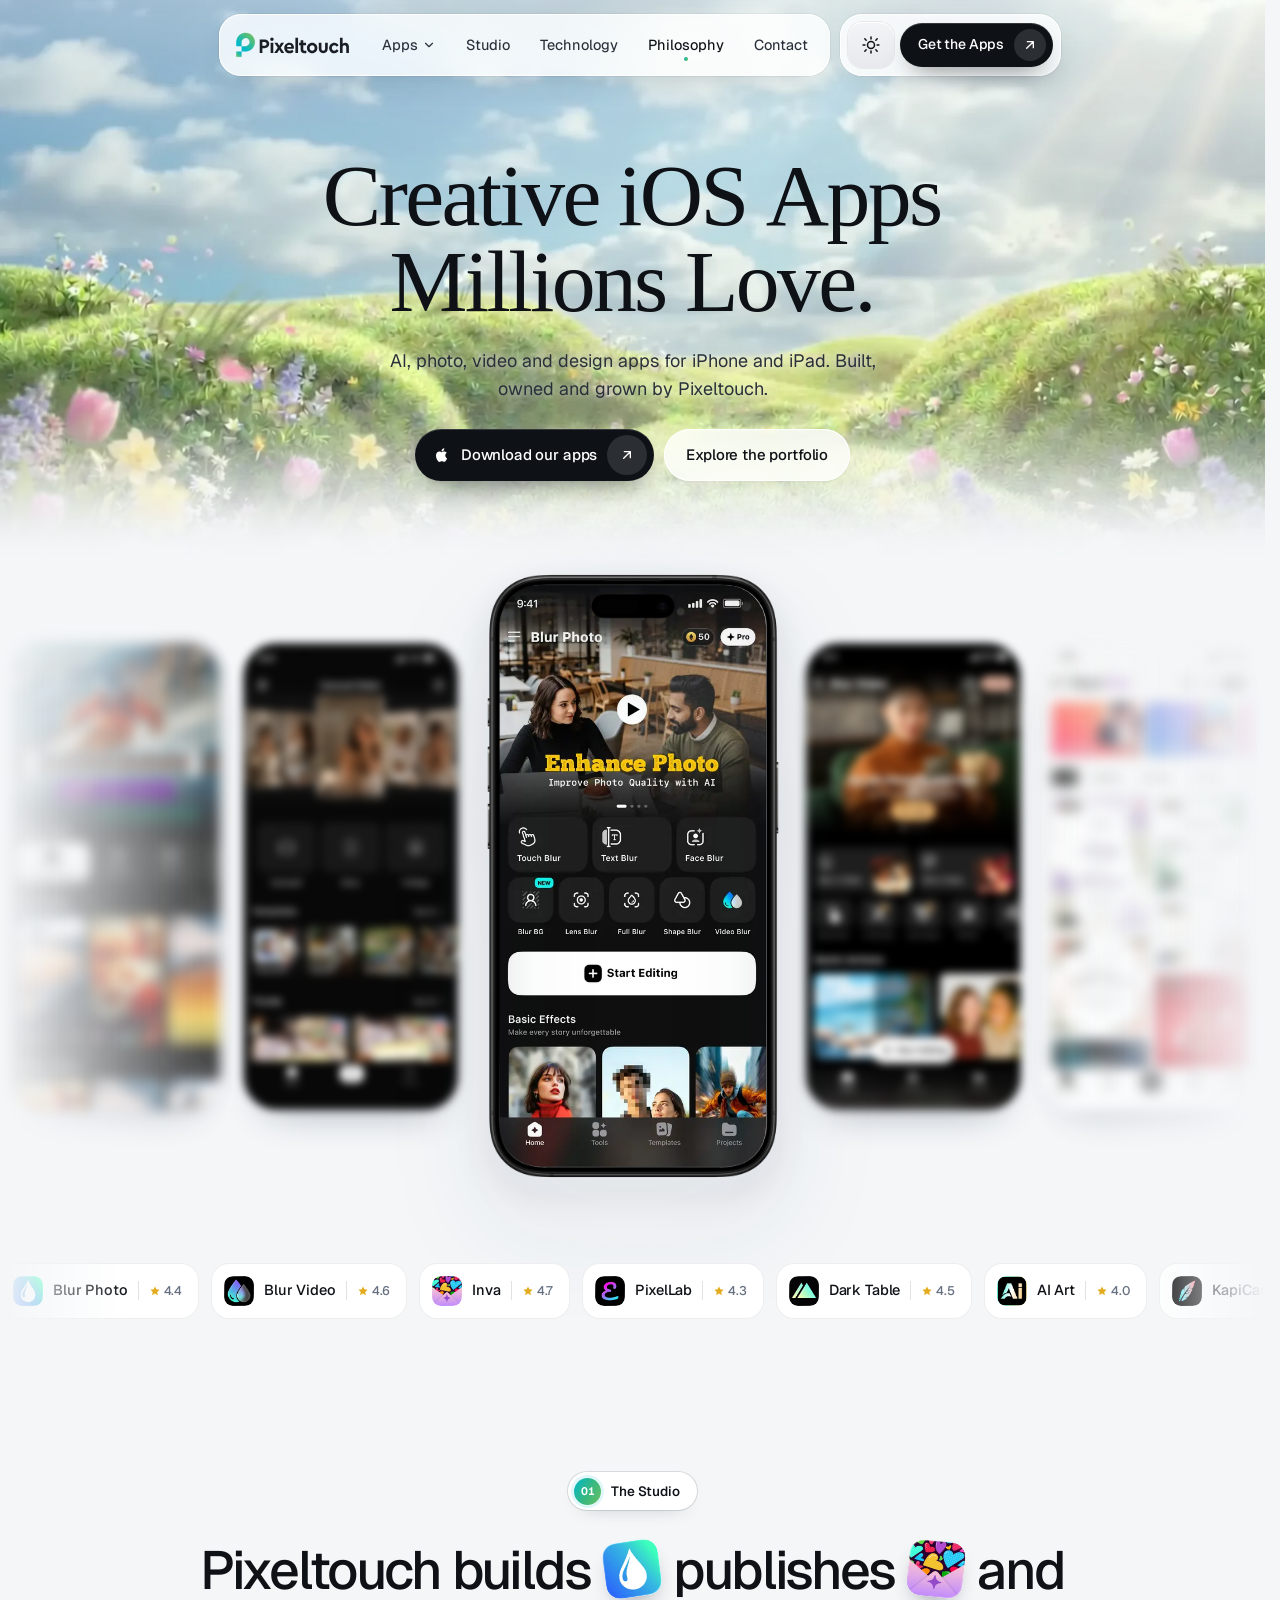
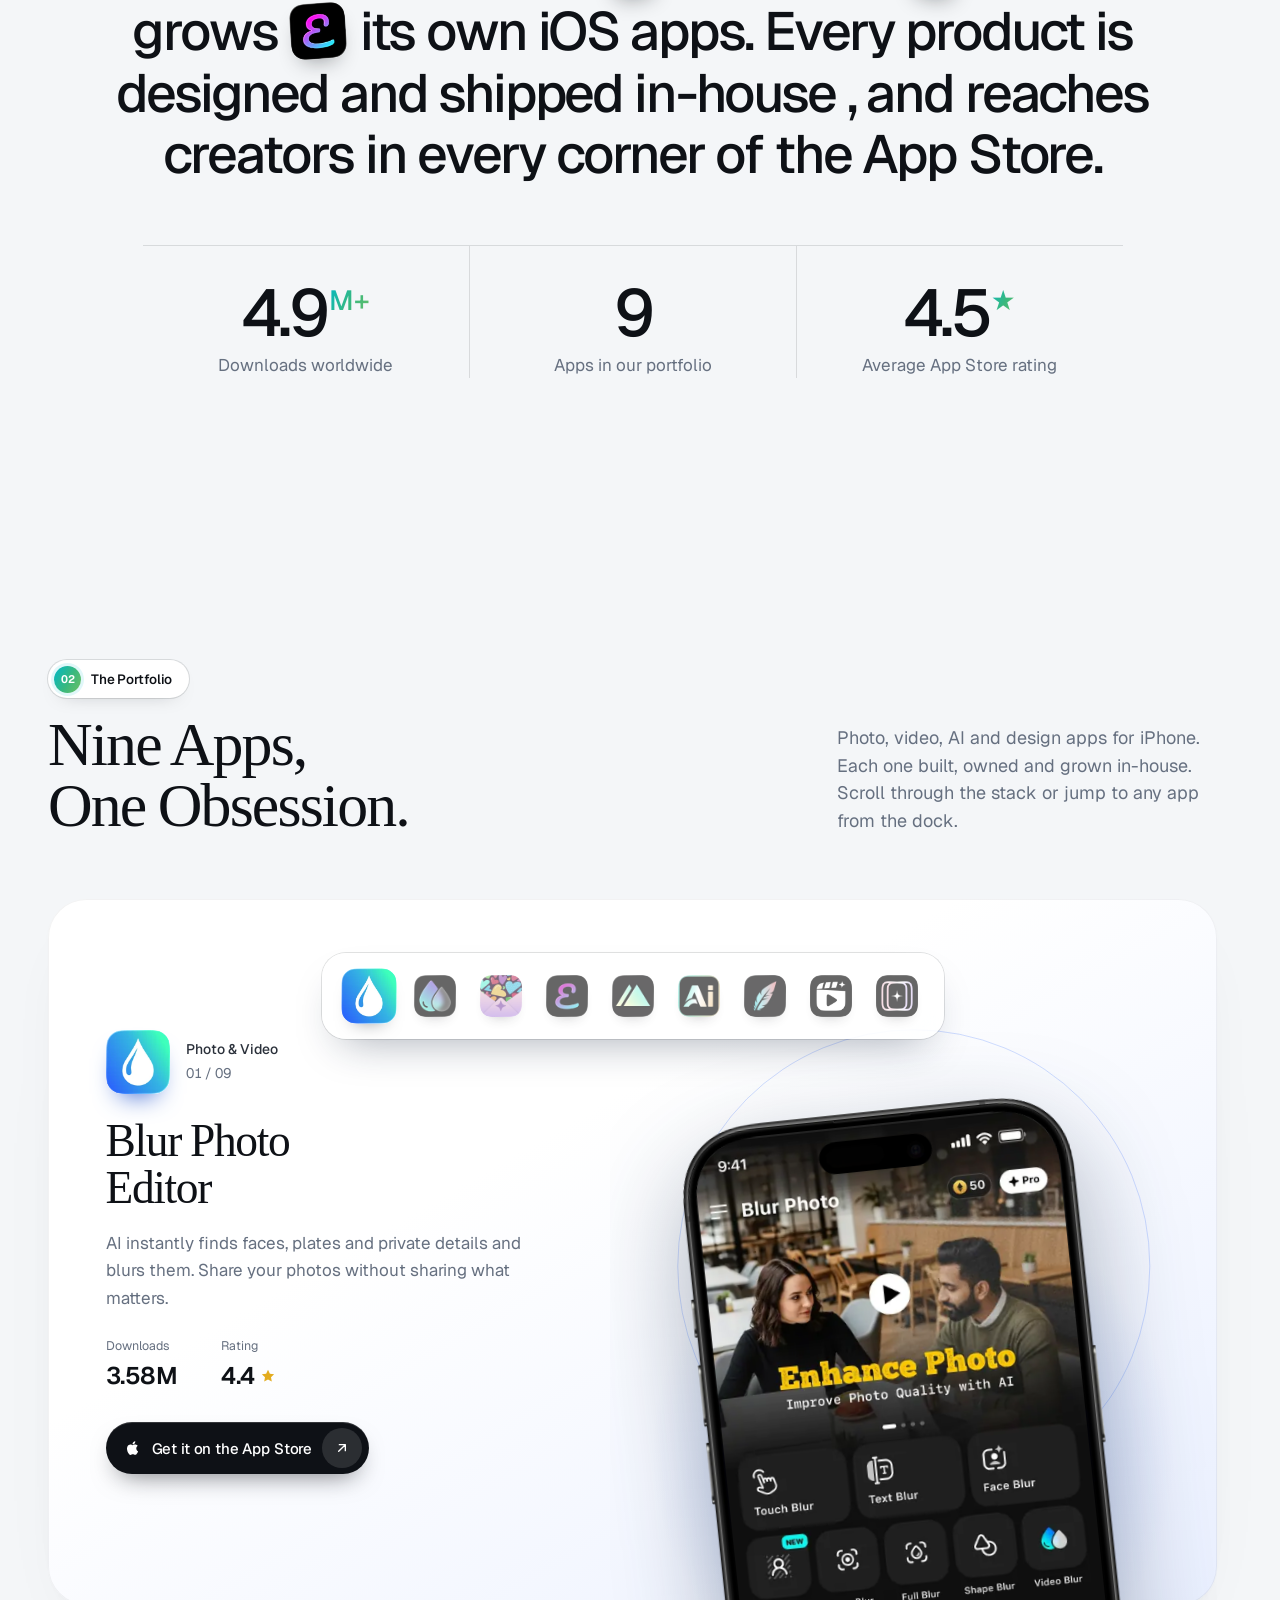
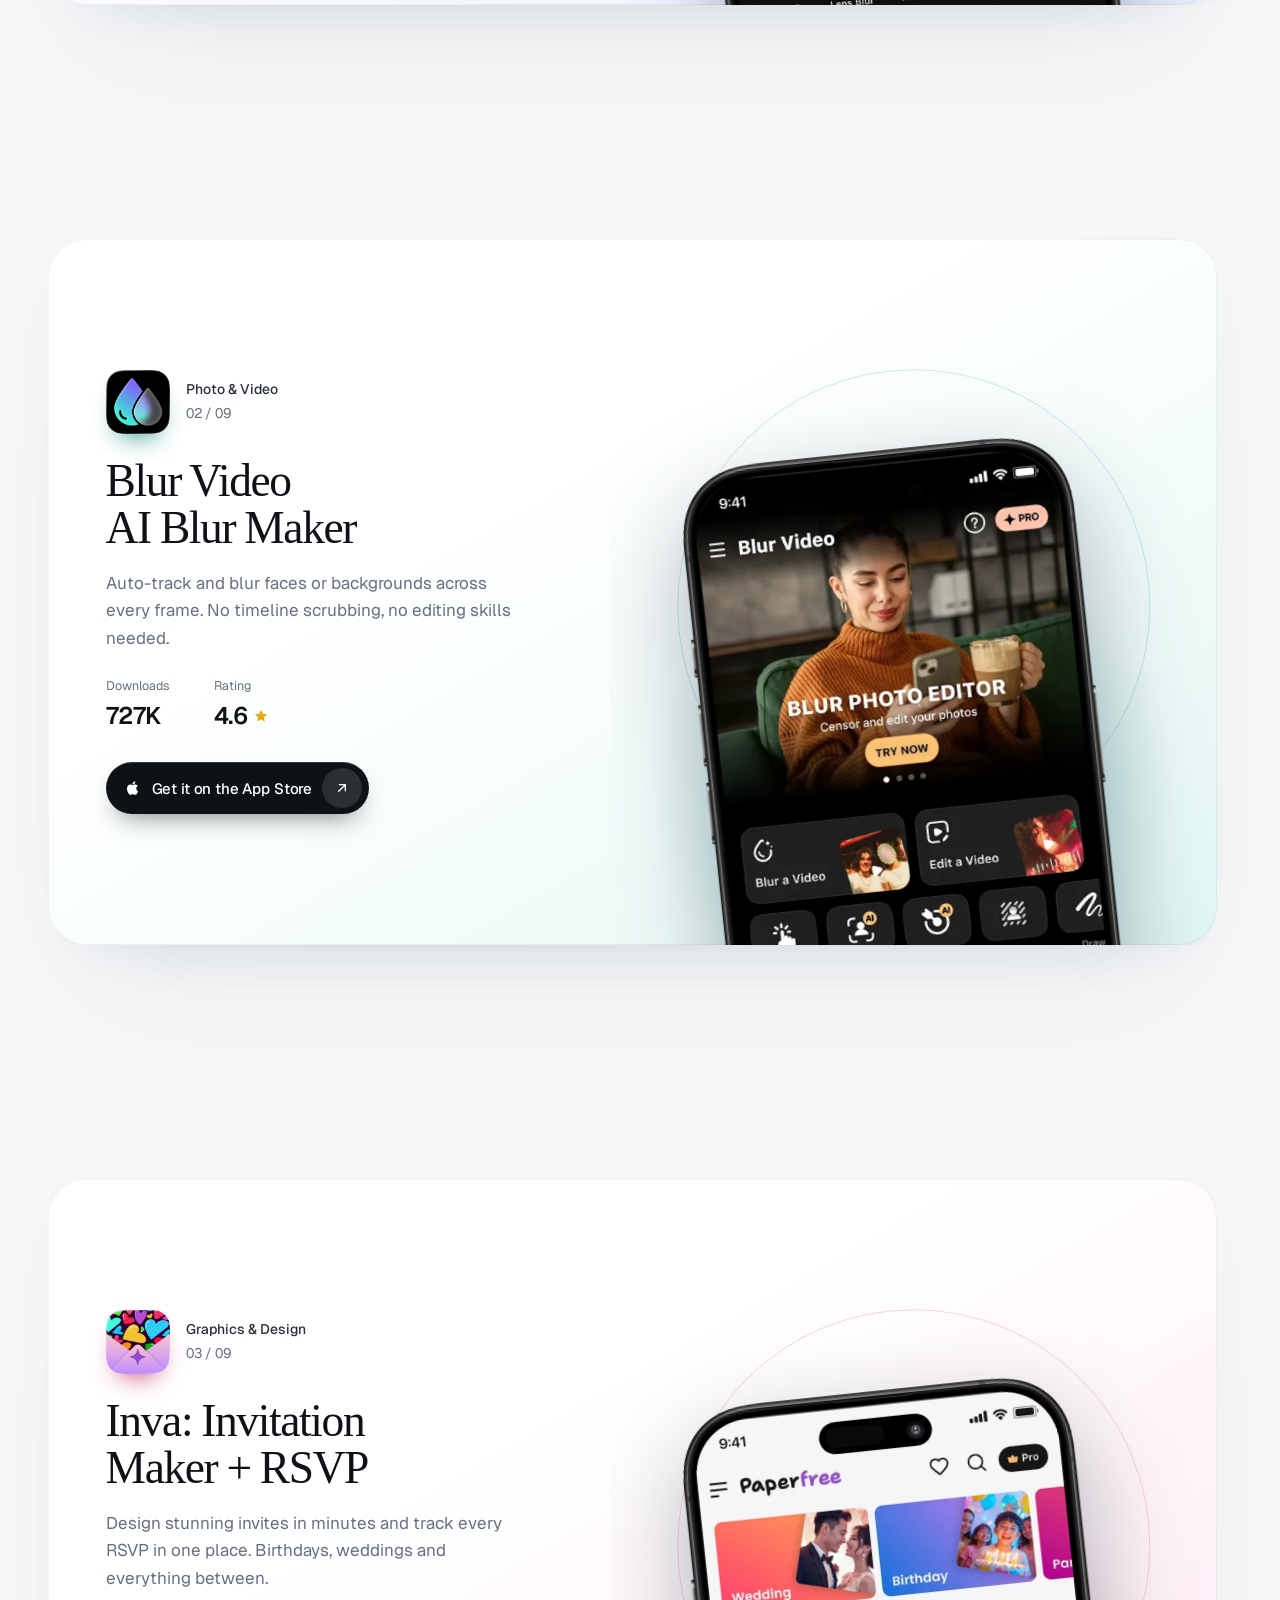
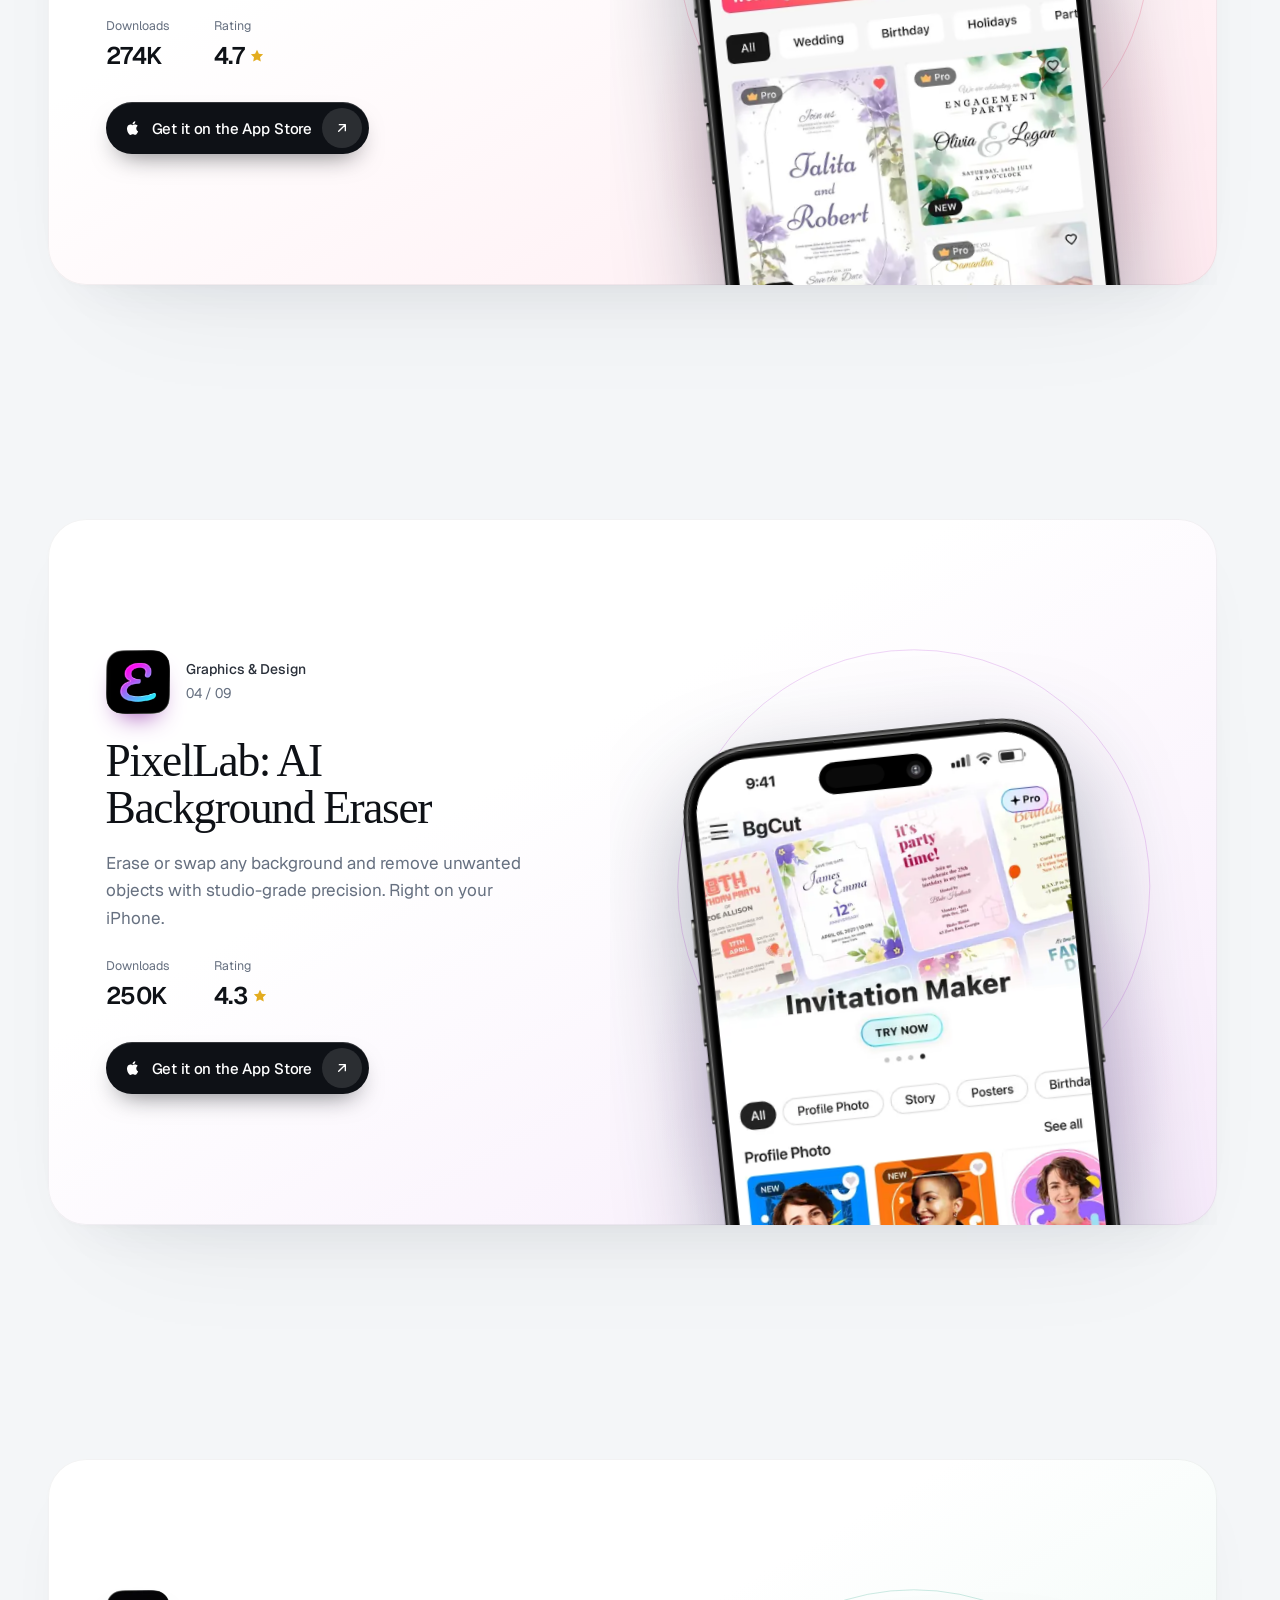
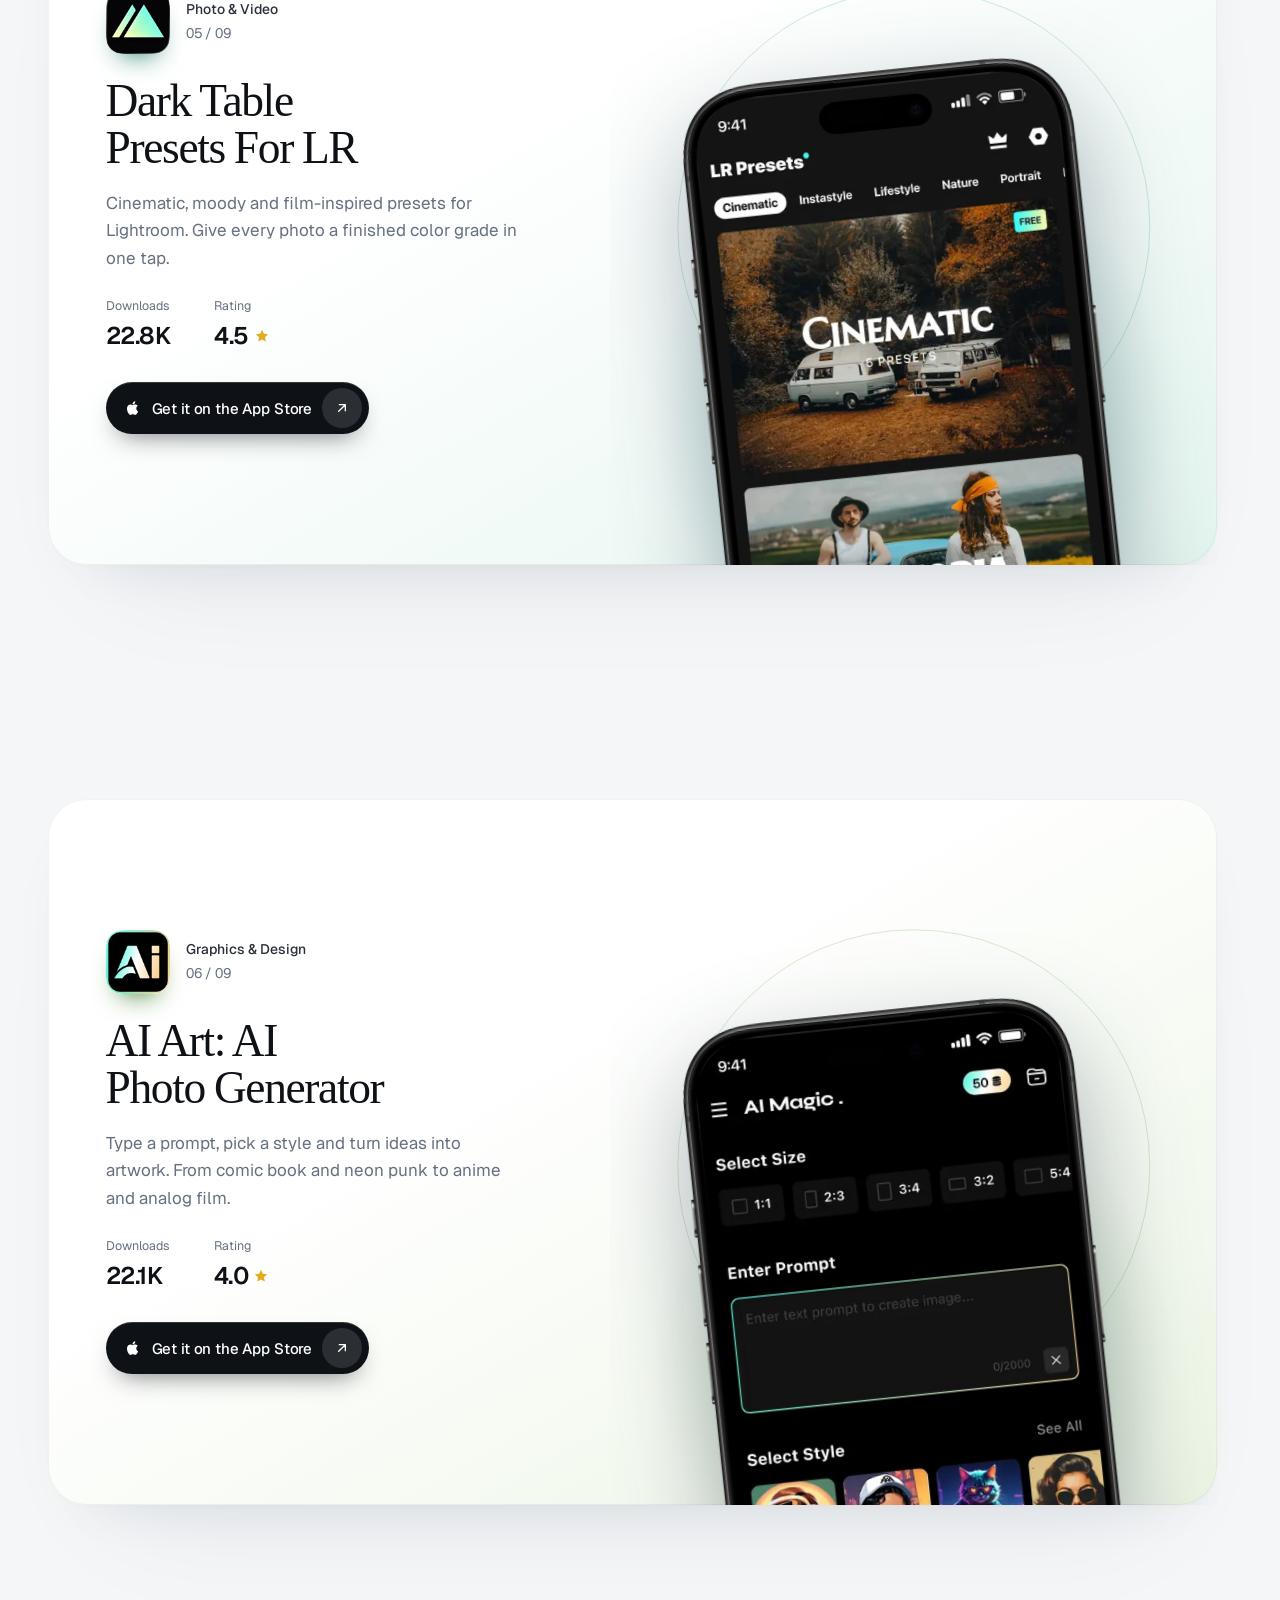
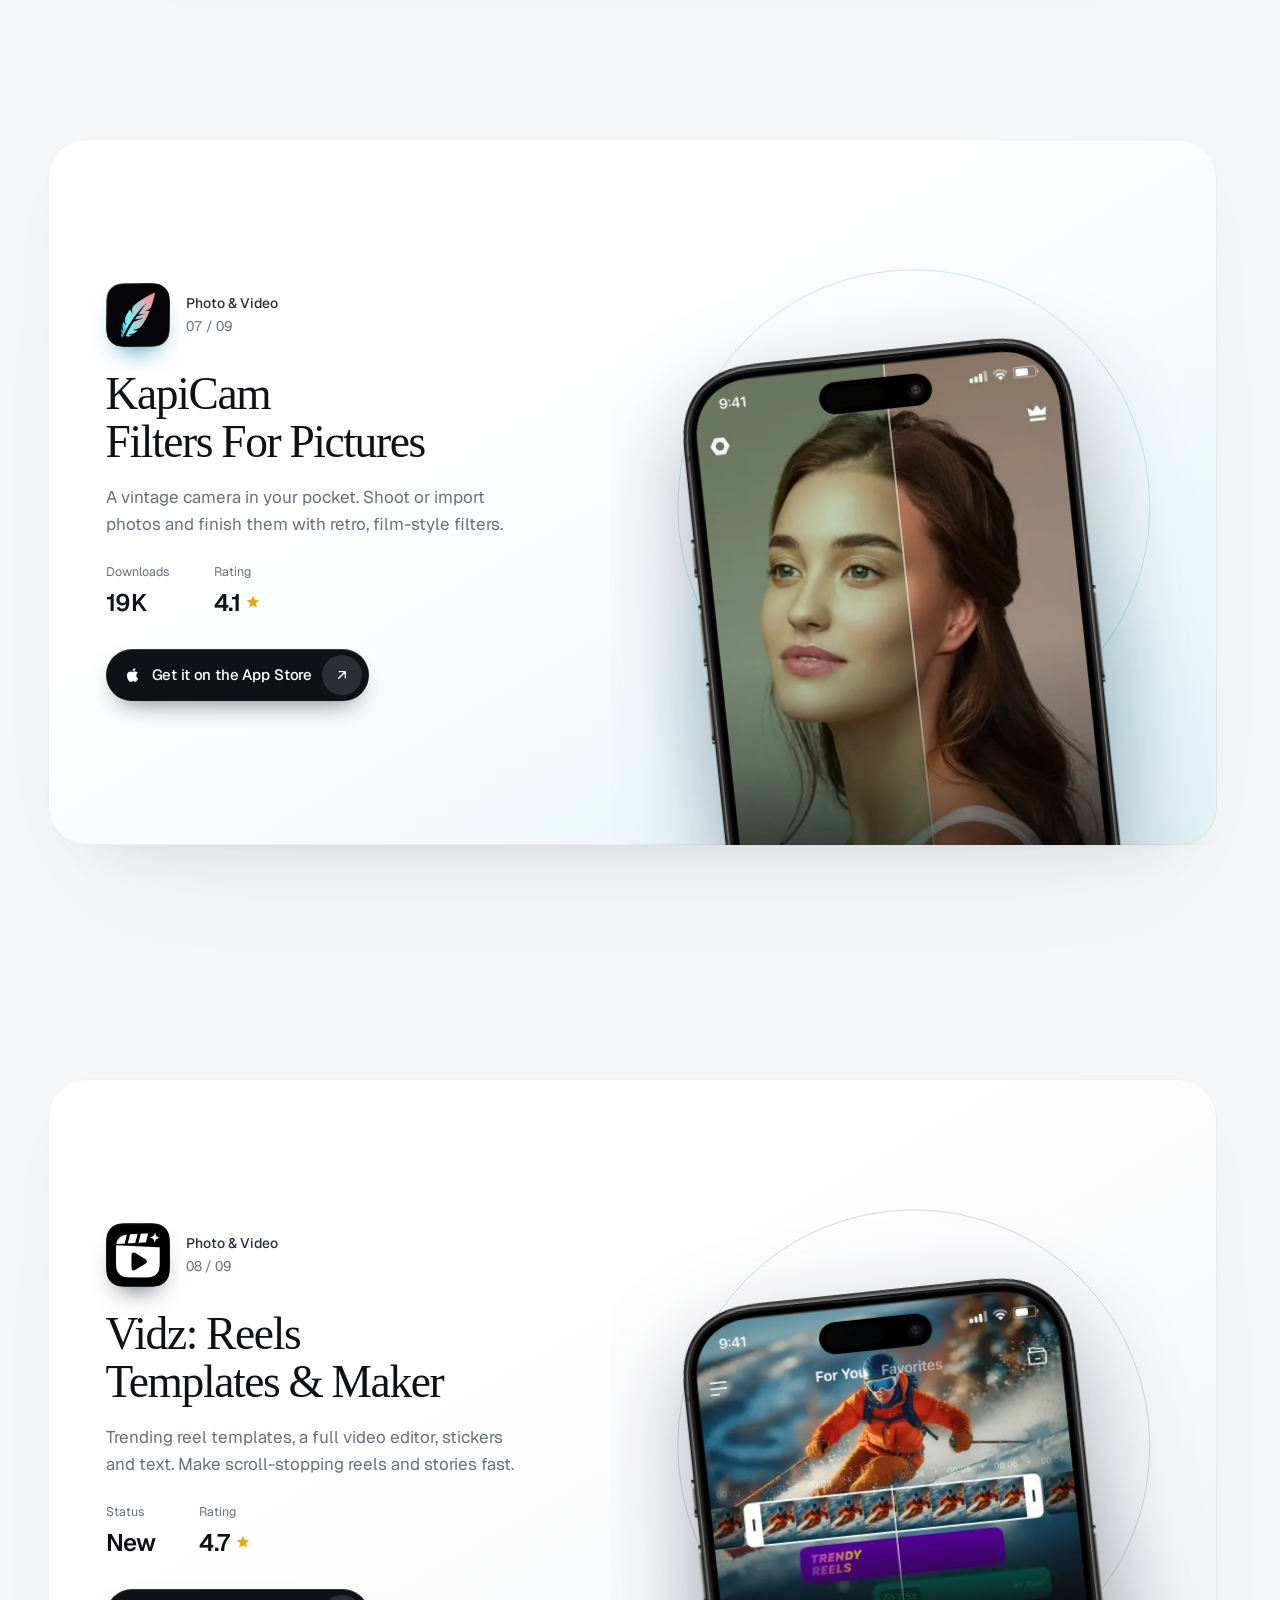
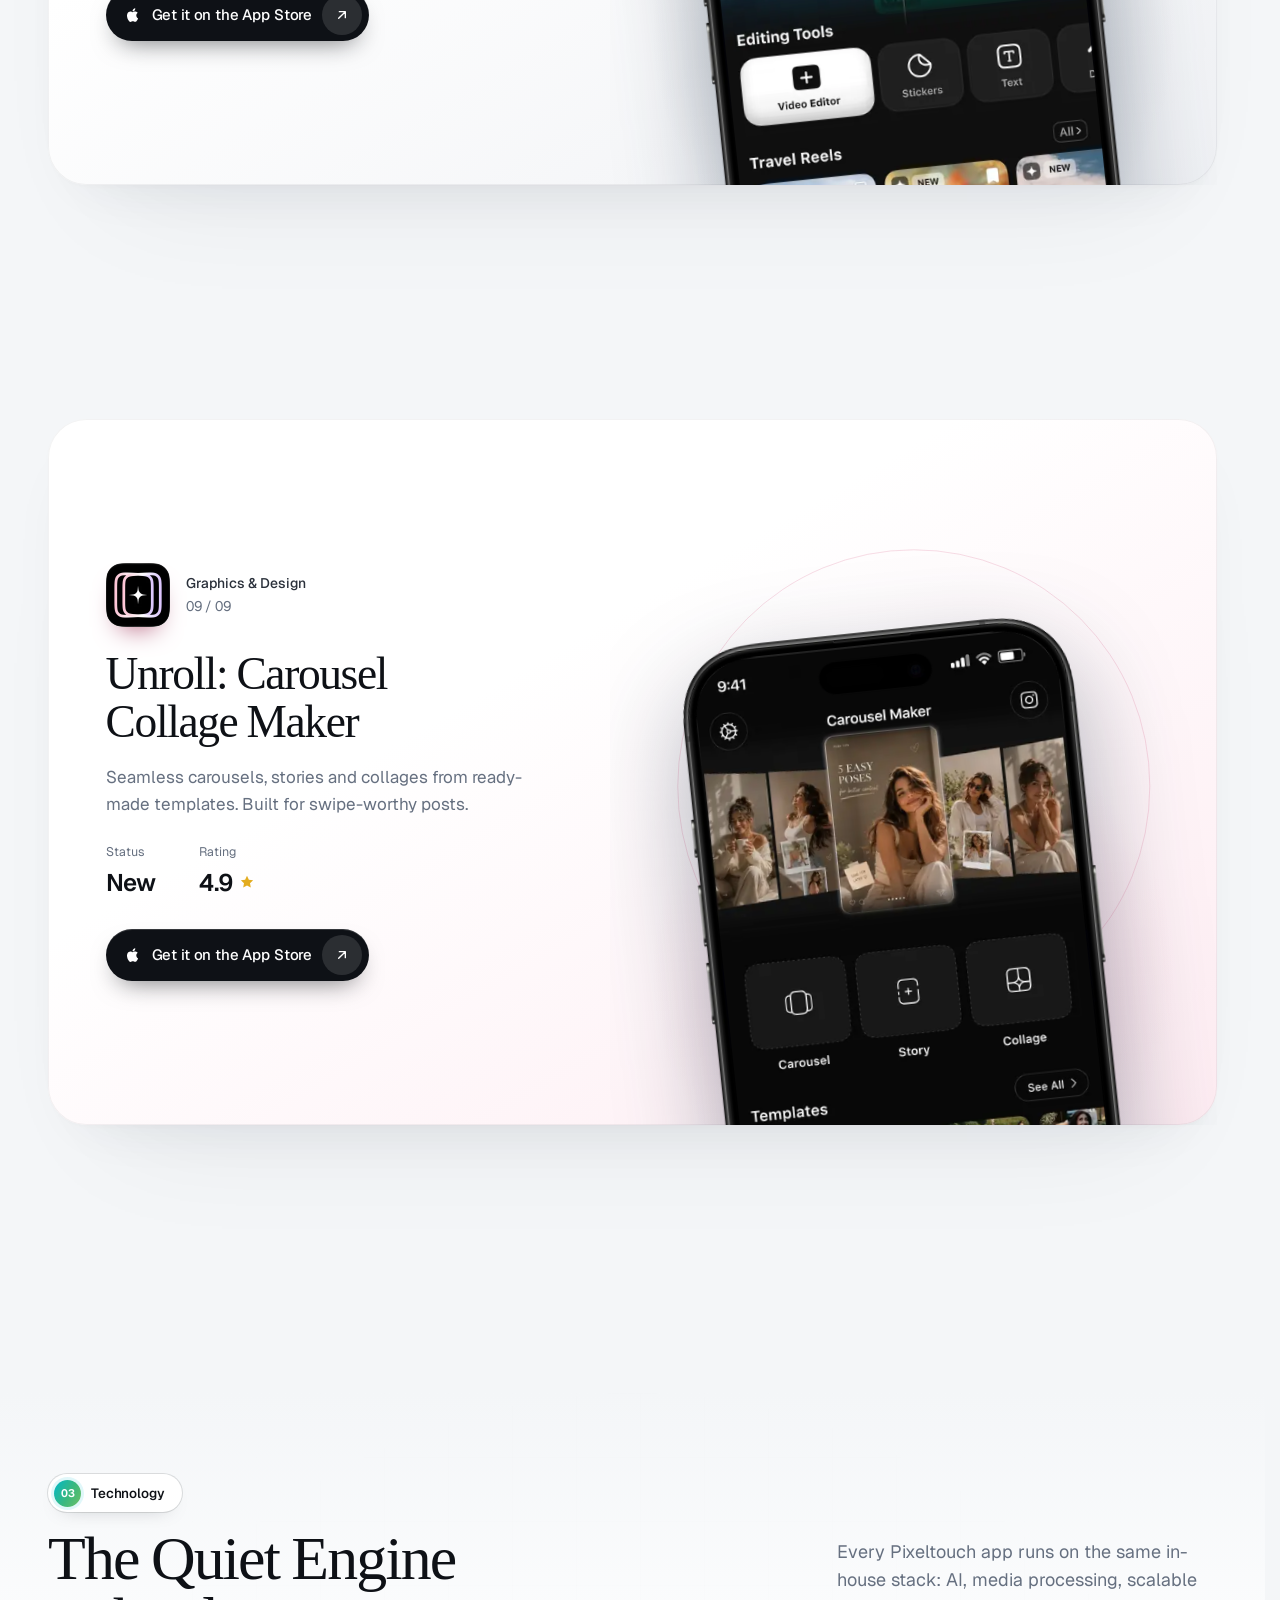
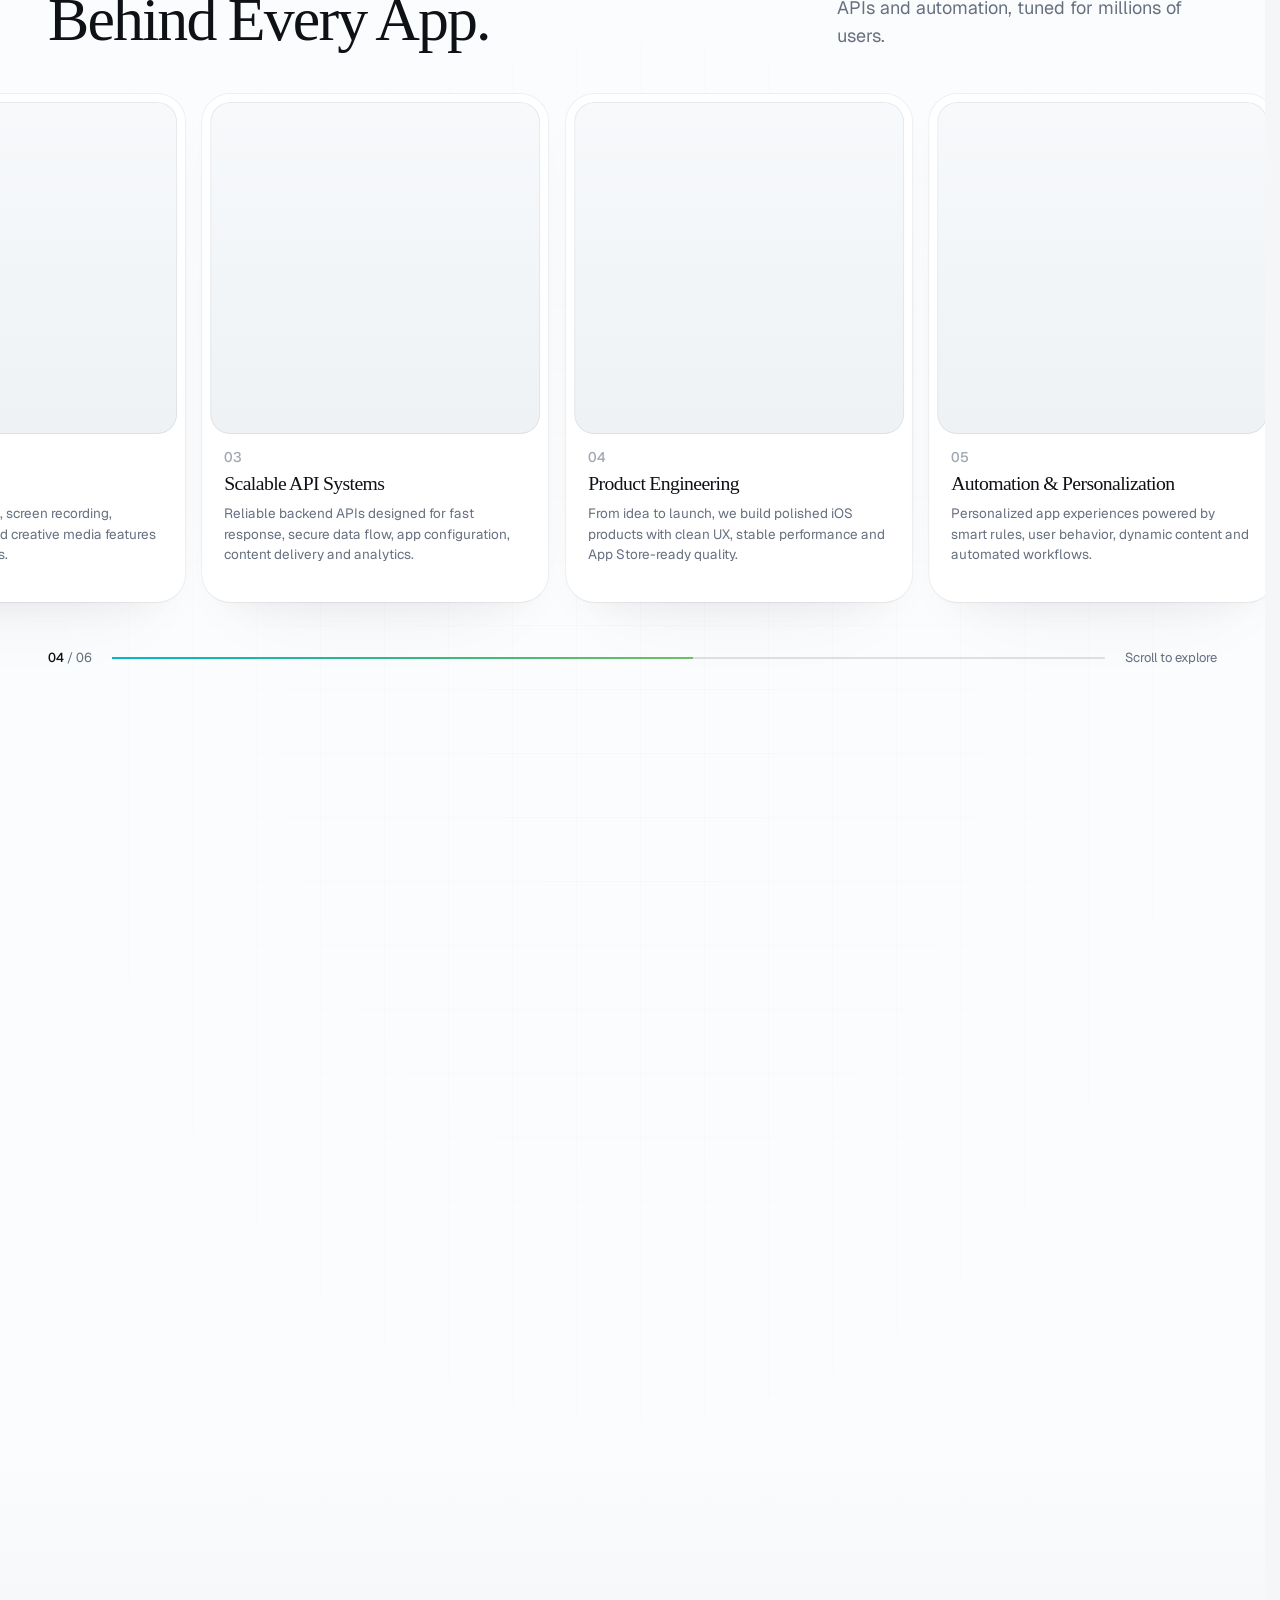
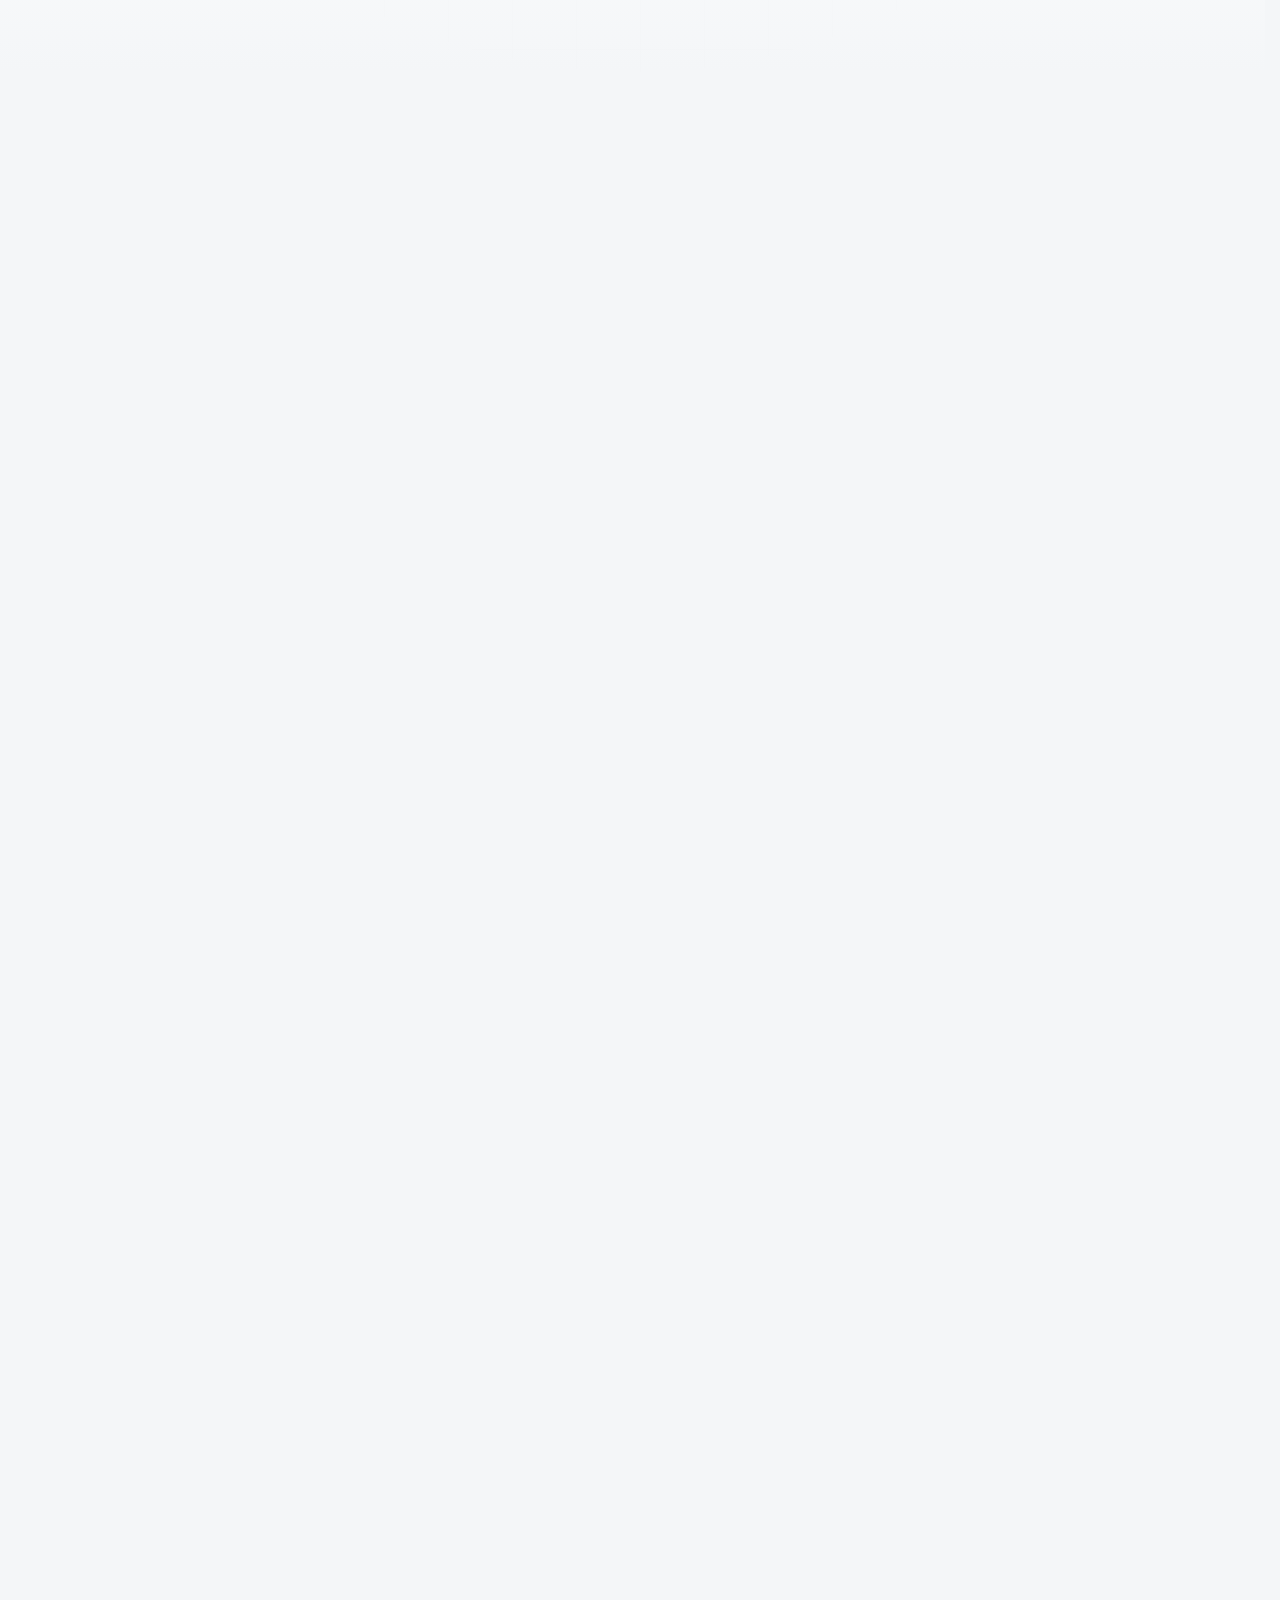
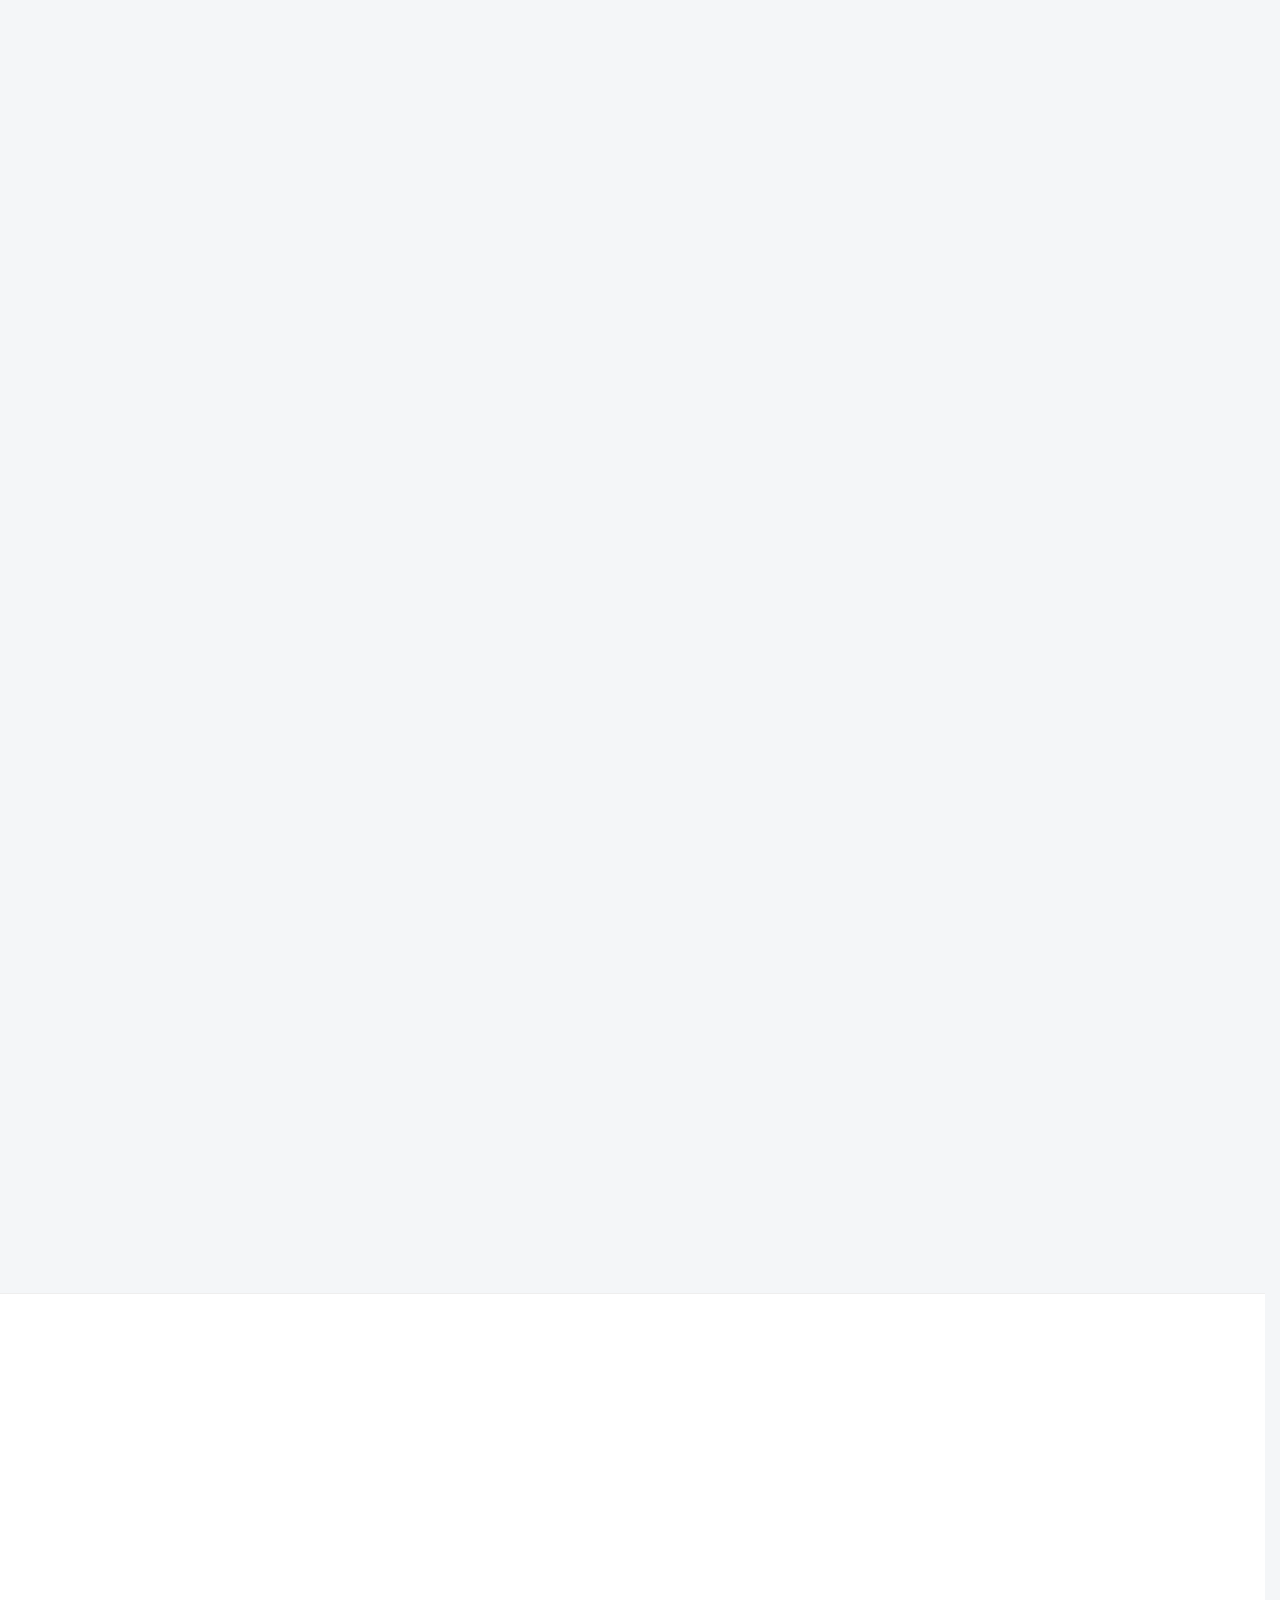
==== index.html @ 11ff120f "Hero top white wash; tech figures true-centred, equal size, larger at 1920+, no hover zoom; roomier " ====
<!doctype html>
<html lang="en">
<head>
<meta charset="utf-8">
<meta name="viewport" content="width=device-width, initial-scale=1, viewport-fit=cover">
<title>Pixeltouch | Creative iOS Apps for AI, Photo &amp; Video</title>
<meta name="description" content="Pixeltouch is an independent iOS app studio. We build, own and grow AI, photo, video and design apps loved by 4.9M+ people on the App Store.">
<meta name="theme-color" content="#f4f6f8">
<link rel="canonical" href="https://pixeltouch-redesign.vercel.app/">
<meta name="robots" content="index,follow,max-image-preview:large">
<meta name="author" content="Pixeltouch">
<meta name="keywords" content="Pixeltouch, iOS apps, iPhone apps, AI photo editor, blur photo, blur video, invitation maker, background eraser, Lightroom presets, AI art generator">
<meta property="og:type" content="website">
<meta property="og:site_name" content="Pixeltouch">
<meta property="og:title" content="Pixeltouch | Creative iOS Apps for AI, Photo &amp; Video">
<meta property="og:description" content="An independent iOS app studio. Nine AI, photo, video and design apps loved by 4.9M+ people on the App Store.">
<meta property="og:url" content="https://pixeltouch-redesign.vercel.app/">
<meta property="og:image" content="https://pixeltouch-redesign.vercel.app/assets/og.jpg">
<meta property="og:image:width" content="1200"><meta property="og:image:height" content="630">
<meta property="og:image:alt" content="Pixeltouch creative iOS apps">
<meta name="twitter:card" content="summary_large_image">
<meta name="twitter:title" content="Pixeltouch | Creative iOS Apps for AI, Photo &amp; Video">
<meta name="twitter:description" content="Nine AI, photo, video and design apps for iPhone, loved by 4.9M+ people.">
<meta name="twitter:image" content="https://pixeltouch-redesign.vercel.app/assets/og.jpg">
<link rel="icon" href="/favicon.ico" sizes="48x48">
<link rel="icon" type="image/svg+xml" href="assets/brand/favicon.svg?v=2">
<link rel="icon" type="image/png" sizes="32x32" href="assets/brand/favicon-32.png?v=2">
<link rel="manifest" href="/site.webmanifest">
<link rel="apple-touch-icon" href="assets/brand/apple-touch-icon.png?v=2">
<link rel="preconnect" href="https://fonts.googleapis.com">
<link rel="preconnect" href="https://fonts.gstatic.com" crossorigin>
<link rel="preload" as="style" href="https://fonts.googleapis.com/css2?family=Geist:wght@300..700&display=swap">
<link href="https://fonts.googleapis.com/css2?family=Geist:wght@300..700&display=swap" rel="stylesheet" media="print" onload="this.media='all'">
<noscript><link href="https://fonts.googleapis.com/css2?family=Geist:wght@300..700&display=swap" rel="stylesheet"></noscript>
<link rel="preload" as="image" href="assets/hero-poster.webp?v=5" imagesrcset="assets/hero-poster-sm.webp?v=5 960w, assets/hero-poster.webp?v=5 1920w" imagesizes="100vw" fetchpriority="high">
<link rel="preload" as="script" href="assets/vendor/lenis.min.js">
<link rel="stylesheet" href="styles.min.css?v=6aa2c836">
<script type="application/ld+json">{"@context":"https://schema.org","@graph":[{"@type":"Organization","@id":"https://pixeltouch-redesign.vercel.app/#org","name":"Pixeltouch","url":"https://pixeltouch-redesign.vercel.app/","logo":"https://pixeltouch-redesign.vercel.app/assets/brand/apple-touch-icon.png","sameAs":["https://apps.apple.com/us/developer/sohel-ibna-saad/id1374788998"]},{"@type":"WebSite","@id":"https://pixeltouch-redesign.vercel.app/#site","url":"https://pixeltouch-redesign.vercel.app/","name":"Pixeltouch","publisher":{"@id":"https://pixeltouch-redesign.vercel.app/#org"}},{"@type":"ItemList","name":"Pixeltouch iOS apps","itemListElement":[{"@type":"ListItem","position":1,"item":{"@type":"MobileApplication","name":"Blur Photo Editor","operatingSystem":"iOS","applicationCategory":"PhotographyApplication","url":"https://apps.apple.com/us/app/blur-photo-editor/id1048928936","description":"AI instantly finds faces, plates and private details and blurs them. Share your photos without sharing what matters.","image":"https://pixeltouch-redesign.vercel.app/assets/icons/blur-photo.webp","offers":{"@type":"Offer","price":"0","priceCurrency":"USD"},"author":{"@id":"https://pixeltouch-redesign.vercel.app/#org"}}},{"@type":"ListItem","position":2,"item":{"@type":"MobileApplication","name":"Blur Video - AI Blur Maker","operatingSystem":"iOS","applicationCategory":"PhotographyApplication","url":"https://apps.apple.com/us/app/blur-video-ai-blur-maker/id1584936889","description":"Auto-track and blur faces or backgrounds across every frame. No timeline scrubbing, no editing skills needed.","image":"https://pixeltouch-redesign.vercel.app/assets/icons/blur-video.webp","offers":{"@type":"Offer","price":"0","priceCurrency":"USD"},"author":{"@id":"https://pixeltouch-redesign.vercel.app/#org"}}},{"@type":"ListItem","position":3,"item":{"@type":"MobileApplication","name":"Inva: Invitation Maker + RSVP","operatingSystem":"iOS","applicationCategory":"DesignApplication","url":"https://apps.apple.com/us/app/inva-invitation-maker-rsvp/id6480167793","description":"Design stunning invites in minutes and track every RSVP in one place. Birthdays, weddings and everything between.","image":"https://pixeltouch-redesign.vercel.app/assets/icons/inva.webp","offers":{"@type":"Offer","price":"0","priceCurrency":"USD"},"author":{"@id":"https://pixeltouch-redesign.vercel.app/#org"}}},{"@type":"ListItem","position":4,"item":{"@type":"MobileApplication","name":"PixelLab: AI Background Eraser","operatingSystem":"iOS","applicationCategory":"DesignApplication","url":"https://apps.apple.com/us/app/pixellab-ai-background-eraser/id6444919134","description":"Erase or swap any background and remove unwanted objects with studio-grade precision. Right on your iPhone.","image":"https://pixeltouch-redesign.vercel.app/assets/icons/pixellab.webp","offers":{"@type":"Offer","price":"0","priceCurrency":"USD"},"author":{"@id":"https://pixeltouch-redesign.vercel.app/#org"}}},{"@type":"ListItem","position":5,"item":{"@type":"MobileApplication","name":"Dark Table - Presets for LR","operatingSystem":"iOS","applicationCategory":"PhotographyApplication","url":"https://apps.apple.com/us/app/dark-table-presets-for-lr/id6475762278","description":"Cinematic, moody and film-inspired presets for Lightroom. Give every photo a finished color grade in one tap.","image":"https://pixeltouch-redesign.vercel.app/assets/icons/darktable.webp","offers":{"@type":"Offer","price":"0","priceCurrency":"USD"},"author":{"@id":"https://pixeltouch-redesign.vercel.app/#org"}}},{"@type":"ListItem","position":6,"item":{"@type":"MobileApplication","name":"AI Art: AI Photo Generator","operatingSystem":"iOS","applicationCategory":"DesignApplication","url":"https://apps.apple.com/us/app/ai-art-ai-photo-generator/id6648780165","description":"Type a prompt, pick a style and turn ideas into artwork. From comic book and neon punk to anime and analog film.","image":"https://pixeltouch-redesign.vercel.app/assets/icons/aiart.webp","offers":{"@type":"Offer","price":"0","priceCurrency":"USD"},"author":{"@id":"https://pixeltouch-redesign.vercel.app/#org"}}},{"@type":"ListItem","position":7,"item":{"@type":"MobileApplication","name":"KapiCam - Filters for Pictures","operatingSystem":"iOS","applicationCategory":"PhotographyApplication","url":"https://apps.apple.com/us/app/kapicam-filters-for-pictures/id6470743421","description":"A vintage camera in your pocket. Shoot or import photos and finish them with retro, film-style filters.","image":"https://pixeltouch-redesign.vercel.app/assets/icons/kapicam.webp","offers":{"@type":"Offer","price":"0","priceCurrency":"USD"},"author":{"@id":"https://pixeltouch-redesign.vercel.app/#org"}}},{"@type":"ListItem","position":8,"item":{"@type":"MobileApplication","name":"Vidz: Reels Templates & Maker","operatingSystem":"iOS","applicationCategory":"PhotographyApplication","url":"https://apps.apple.com/us/app/vidz-reels-templates-maker/id6761429100","description":"Trending reel templates, a full video editor, stickers and text. Make scroll-stopping reels and stories fast.","image":"https://pixeltouch-redesign.vercel.app/assets/icons/vidz.webp","offers":{"@type":"Offer","price":"0","priceCurrency":"USD"},"author":{"@id":"https://pixeltouch-redesign.vercel.app/#org"}}},{"@type":"ListItem","position":9,"item":{"@type":"MobileApplication","name":"Unroll: Carousel Collage Maker","operatingSystem":"iOS","applicationCategory":"DesignApplication","url":"https://apps.apple.com/us/app/unroll-carousel-collage-maker/id6807681510","description":"Seamless carousels, stories and collages from ready-made templates. Built for swipe-worthy posts.","image":"https://pixeltouch-redesign.vercel.app/assets/icons/unroll.webp","offers":{"@type":"Offer","price":"0","priceCurrency":"USD"},"author":{"@id":"https://pixeltouch-redesign.vercel.app/#org"}}}]}]}</script>
<script>document.documentElement.classList.add('js');if('scrollRestoration' in history)history.scrollRestoration='manual';try{var t=sessionStorage.getItem('pt-theme');if(t==='dark'){document.documentElement.dataset.theme='dark';document.querySelector('meta[name=theme-color]').content='#0a0c0f'}}catch(e){}</script>
</head>
<body>
<div class="loader" id="loader" role="status" aria-live="polite" aria-label="Loading Pixeltouch">
  <div class="loader__stage">
    <span class="loader__word" lang="en">hello</span><span class="loader__word" lang="bn">হ্যালো</span><span class="loader__word" lang="ja">こんにちは</span>
    <span class="loader__word" lang="zh">你好</span><span class="loader__word" lang="ar" dir="rtl">مرحبا</span><span class="loader__word" lang="es">hola</span>
    <span class="loader__word" lang="ru">привет</span><span class="loader__word" lang="fr">bonjour</span><span class="loader__word" lang="it">ciao</span>
  </div>
  <div class="loader__bar"><i id="loaderBar"></i></div>
</div>
<script>
/* Loader: "hello" in 9 languages, cycling until the page is ready */
(function () {
  var root = document.documentElement, el = document.getElementById('loader');
  var reduce = matchMedia('(prefers-reduced-motion: reduce)').matches;
  if (reduce) { root.classList.add('loader-off'); el.remove(); window.__loaderDone = Promise.resolve(); return; }
  root.classList.add('is-loading');
  var words = el.querySelectorAll('.loader__word'), i = 0, t0 = performance.now(), ready = false, done;
  window.__loaderDone = new Promise(function (r) { done = r; });
  words[0].classList.add('is-on');
  var STEP = 200, MIN = 1400, MAX = 4000;
  var tick = setInterval(function () {
    words[i].classList.remove('is-on'); words[i].classList.add('is-off');
    var prev = words[i]; setTimeout(function () { prev.classList.remove('is-off'); }, 220);
    i = (i + 1) % words.length; words[i].classList.add('is-on');
    var el2 = performance.now() - t0;
    document.getElementById('loaderBar').style.transform = 'scaleX(' + Math.min(1, ready ? 1 : el2 / MIN * .85) + ')';
    if ((ready && el2 > MIN && i === 0) || el2 > MAX) finish();
  }, STEP);
  function finish() {
    clearInterval(tick);
    document.getElementById('loaderBar').style.transform = 'scaleX(1)';
    // fade the loader only; the page underneath doesn't move (scroll unlock happens after it's gone)
    el.classList.add('is-leaving');
    setTimeout(done, 300);
    setTimeout(function () { el.remove(); root.classList.remove('is-loading'); }, 950);
  }
  // ready = DOM parsed + web font in (no need to wait for every image/video byte)
  var markReady = function () { (document.fonts && document.fonts.ready || Promise.resolve()).then(function () { ready = true; }); };
  if (document.readyState !== 'loading') markReady(); else document.addEventListener('DOMContentLoaded', markReady);
  addEventListener('load', function () { ready = true; });
})();
</script>
<a class="skip" href="#main">Skip to content</a>
<div class="progress" aria-hidden="true"><i id="progress"></i></div>

<!-- ================= HEADER ================= -->
<header class="hdr" id="hdr">
  <div class="hdr__inner">
    <nav class="pill pill--nav" aria-label="Primary">
      <a class="brand" href="#top" aria-label="Pixeltouch home"><svg class="logo" viewBox="8 1 177 40" role="img" aria-label="Pixeltouch"><defs><linearGradient id="ptAh" gradientUnits="userSpaceOnUse" x1="10.12" y1="39.49" x2="17.89" y2="30.77"><stop offset="0" stop-color="#6EC064"/><stop offset=".84" stop-color="#00B8C9"/></linearGradient><linearGradient id="ptBh" gradientUnits="userSpaceOnUse" x1="34.45" y1="5.43" x2="15.04" y2="26.8"><stop offset="0" stop-color="#6EC064"/><stop offset=".84" stop-color="#00B8C9"/></linearGradient></defs><g class="logo__mark"><rect x="9.87" y="30.99" width="8.27" height="8.27" fill="url(#ptAh)"/><path fill="url(#ptBh)" d="M24.31,2.12 c-5.76,0-10.74,3.42-13.09,8.37c-0.78,1.69-1.27,3.55-1.34,5.53v6.77h8.2v8.24h6.25v-0.01c0.25,0,0.5,0,0.71-0.03 c0.42,0,0.85-0.07,1.24-0.13c3.19-0.42,6.06-1.92,8.24-4.07c2.6-2.6,4.23-6.22,4.23-10.22C38.76,8.63,32.28,2.12,24.31,2.12z M24.34,22.75L24.34,22.75l-6.22,0V16.5c0-0.2,0.03-0.33,0.07-0.49c0.23-2.86,2.47-5.14,5.27-5.53c0.29-0.07,0.55-0.07,0.85-0.07 c3.42,0,6.18,2.77,6.18,6.15C30.49,19.97,27.78,22.73,24.34,22.75z"/></g><g class="logo__word" fill="currentColor"><path d="M46.03,12.52h7.51c4.18,0,7.21,2.71,7.21,6.7c0,3.96-3.03,6.73-7.21,6.73h-3.42v7.33h-4.09V12.52z M53.53,22.24c1.91,0,3.03-1.23,3.03-3.02c0-1.76-1.18-2.96-3.03-2.96h-3.42v5.98H53.53z"/><path d="M64.85,9.41c1.45,0,2.63,1.13,2.63,2.64c0,1.48-1.18,2.61-2.63,2.61c-1.45,0-2.6-1.13-2.6-2.61 C62.25,10.54,63.4,9.41,64.85,9.41z M62.82,17.71h4.09v15.57h-4.09V17.71z"/><path d="M79.29,33.29l-3.21-4.97l-3.24,4.97h-4.57l5.48-8.02l-5.12-7.55h4.57l2.88,4.5l2.85-4.5h4.57l-5.15,7.52 l5.51,8.05H79.29z"/><path d="M87.89,26.93c0.48,1.98,2.03,3.08,4.21,3.08c1.48,0,2.88-0.53,4.18-1.57l1.7,2.89 c-1.79,1.54-3.78,2.33-5.99,2.33c-4.63,0.09-8.29-3.65-8.2-8.15c-0.09-4.5,3.51-8.24,7.84-8.15c4.15,0,7.05,3.18,7.05,7.24 c0,0.75-0.09,1.54-0.27,2.33H87.89z M94.7,23.94c-0.03-1.92-1.45-3.15-3.24-3.15c-1.73,0-3.12,1.23-3.57,3.15H94.7z"/><path d="M100.93,9.69h4.09v23.6h-4.09V9.69z"/><path d="M117.79,33.29c-0.97,0.25-1.91,0.38-2.82,0.38c-3.78,0-5.99-1.95-5.99-5.85V21.3h-2.36v-3.59h2.36v-3.93 h4.09v3.93h4.24v3.59h-4.24v6.13c0,1.76,0.85,2.42,2.79,2.42c0.24,0,0.88-0.03,1.94-0.13V33.29z"/><path d="M126.72,17.37c4.39-0.06,8.14,3.68,8.05,8.12c0.09,4.44-3.69,8.24-8.08,8.15c-4.39,0.09-8.08-3.71-7.99-8.15 C118.61,21.05,122.33,17.27,126.72,17.37z M126.72,21.24c-2.27,0-3.88,1.79-3.88,4.28c0,2.42,1.6,4.22,3.88,4.22 c2.21,0,3.88-1.79,3.88-4.22C130.59,23.09,128.93,21.24,126.72,21.24z"/><path d="M136.89,17.71h4.09v9.06c0,1.79,1.18,2.99,2.85,2.99c1.57,0,2.79-1.2,2.79-2.99v-9.06h4.09v8.71 c0,4.34-2.97,7.24-6.87,7.24c-4,0-6.93-2.89-6.93-7.24V17.71z"/><path d="M160.86,17.37c2.94,0,5.21,1.45,6.51,3.84l-2.85,2.3c-0.94-1.42-2.03-2.27-3.6-2.27 c-2.3,0-3.94,1.83-3.94,4.25c0,2.49,1.63,4.28,3.94,4.28c1.54,0,2.63-0.82,3.6-2.23l2.85,2.27c-1.3,2.39-3.6,3.87-6.51,3.87 c-4.39,0.09-8.08-3.68-8.02-8.18C152.84,20.92,156.41,17.37,160.86,17.37z"/><path d="M183.26,33.29h-4.06v-9.06c0-1.79-1.12-3.02-2.79-3.02c-1.67,0-2.85,1.23-2.85,3.02v9.06h-4.09V9.69h4.09 v9.34c1-1.04,2.45-1.67,4.12-1.67c3.39,0,5.57,2.49,5.57,6.26V33.29z"/></g></svg></a>
      <ul class="nav" id="nav">
        <li class="nav__has-mega">
          <a href="#apps" class="nav__link" aria-haspopup="true" aria-expanded="false" id="appsTrigger">Apps <span class="chev"><svg viewBox="0 0 24 24" aria-hidden="true"><path d="m6 9 6 6 6-6" fill="none" stroke="currentColor" stroke-width="2" stroke-linecap="round" stroke-linejoin="round"/></svg></span></a>
          <div class="mega" id="mega">
            <div class="mega__grid"><a class="mega__app" href="https://apps.apple.com/us/app/blur-photo-editor/id1048928936" target="_blank" rel="noopener" style="--accent:#2f6bff;--tint:#e6edff"><img src="assets/icons/blur-photo.webp" alt="" width="40" height="40" loading="lazy"><span><b>Blur Photo</b><small>Auto Blur Face, Censor, Effect</small></span></a><a class="mega__app" href="https://apps.apple.com/us/app/blur-video-ai-blur-maker/id1584936889" target="_blank" rel="noopener" style="--accent:#0fa89a;--tint:#dcf5f1"><img src="assets/icons/blur-video.webp" alt="" width="40" height="40" loading="lazy"><span><b>Blur Video</b><small>Censor Face, Video Background</small></span></a><a class="mega__app" href="https://apps.apple.com/us/app/inva-invitation-maker-rsvp/id6480167793" target="_blank" rel="noopener" style="--accent:#ec3a6a;--tint:#ffe6ed"><img src="assets/icons/inva.webp" alt="" width="40" height="40" loading="lazy"><span><b>Inva</b><small>Birthday, Wedding Party Invites</small></span></a><a class="mega__app" href="https://apps.apple.com/us/app/pixellab-ai-background-eraser/id6444919134" target="_blank" rel="noopener" style="--accent:#b83fd6;--tint:#f5e7fa"><img src="assets/icons/pixellab.webp" alt="" width="40" height="40" loading="lazy"><span><b>PixelLab</b><small>Change Photo BG, Object Remover</small></span></a><a class="mega__app" href="https://apps.apple.com/us/app/dark-table-presets-for-lr/id6475762278" target="_blank" rel="noopener" style="--accent:#1a9e80;--tint:#dff3ec"><img src="assets/icons/darktable.webp" alt="" width="40" height="40" loading="lazy"><span><b>Dark Table</b><small>Color Filters, Photo Effects</small></span></a><a class="mega__app" href="https://apps.apple.com/us/app/ai-art-ai-photo-generator/id6648780165" target="_blank" rel="noopener" style="--accent:#4f9a36;--tint:#e8f3df"><img src="assets/icons/aiart.webp" alt="" width="40" height="40" loading="lazy"><span><b>AI Art</b><small>Text to Image &amp; Anime Drawing</small></span></a><a class="mega__app" href="https://apps.apple.com/us/app/kapicam-filters-for-pictures/id6470743421" target="_blank" rel="noopener" style="--accent:#0b9fc0;--tint:#ddf1f7"><img src="assets/icons/kapicam.webp" alt="" width="40" height="40" loading="lazy"><span><b>KapiCam</b><small>Vintage Camera, Retro Photo</small></span></a><a class="mega__app" href="https://apps.apple.com/us/app/vidz-reels-templates-maker/id6761429100" target="_blank" rel="noopener" style="--accent:#475569;--tint:#eceef2"><img src="assets/icons/vidz.webp" alt="" width="40" height="40" loading="lazy"><span><b>Vidz</b><small>Collage, Story &amp; Reel Editor</small></span></a><a class="mega__app" href="https://apps.apple.com/us/app/unroll-carousel-collage-maker/id6807681510" target="_blank" rel="noopener" style="--accent:#d9668d;--tint:#fde8ef"><img src="assets/icons/unroll.webp" alt="" width="40" height="40" loading="lazy"><span><b>Unroll</b><small>Story Grid, Template &amp; Layout</small></span></a></div>
            <div class="mega__foot">
              <span class="mega__stats"><span><b>9</b> Apps</span><i aria-hidden="true"></i><span><b>4.9M+</b> Downloads</span><i aria-hidden="true"></i><span><b>4.5★</b> Average</span></span>
              <a href="#apps">Explore The Portfolio <svg viewBox="0 0 24 24" aria-hidden="true"><path d="M7 17 17 7M8 7h9v9" fill="none" stroke="currentColor" stroke-width="2" stroke-linecap="round" stroke-linejoin="round"/></svg></a>
            </div>
          </div>
        </li>
        <li><a href="#about" class="nav__link">Studio</a></li>
        <li><a href="#tech" class="nav__link">Technology</a></li>
        <li><a href="#philosophy" class="nav__link">Philosophy</a></li>
        <li><a href="#contact" class="nav__link">Contact</a></li>
        <li class="nav__blob" aria-hidden="true"></li>
      </ul>
      <button class="burger" id="burger" aria-label="Open menu" aria-expanded="false" aria-controls="mnav"><span></span><span></span></button>
    </nav>
    <div class="pill pill--cta">
      <button class="tswitch" id="tswitch" type="button" aria-label="Switch to dark mode" aria-pressed="false"><svg class="t-sun" viewBox="0 0 24 24" aria-hidden="true"><g fill="none" stroke="currentColor" stroke-width="1.8" stroke-linecap="round"><circle cx="12" cy="12" r="4.2"/><path d="M12 2.5v2.2M12 19.3v2.2M4.6 4.6l1.6 1.6M17.8 17.8l1.6 1.6M2.5 12h2.2M19.3 12h2.2M4.6 19.4l1.6-1.6M17.8 6.2l1.6-1.6"/></g></svg><svg class="t-moon" viewBox="0 0 24 24" aria-hidden="true"><path d="M20.2 14.6A8.4 8.4 0 0 1 9.4 3.8a8.4 8.4 0 1 0 10.8 10.8Z" fill="none" stroke="currentColor" stroke-width="1.8" stroke-linejoin="round"/></svg></button>
      <a class="btn btn--dark btn--sm" href="#download"><span>Get the Apps</span><b class="btn__arrow"><svg viewBox="0 0 24 24" aria-hidden="true"><path d="M7 17 17 7M8 7h9v9" fill="none" stroke="currentColor" stroke-width="2" stroke-linecap="round" stroke-linejoin="round"/></svg></b></a>
    </div>
  </div>
  <div class="mnav" id="mnav">
    <nav class="mnav__links">
      <a href="#apps"><span>01</span>Apps</a><a href="#about"><span>02</span>Studio</a><a href="#tech"><span>03</span>Technology</a><a href="#philosophy"><span>04</span>Philosophy</a><a href="#contact"><span>05</span>Contact</a>
    </nav>
    <div class="mnav__apps"><a href="https://apps.apple.com/us/app/blur-photo-editor/id1048928936" target="_blank" rel="noopener" aria-label="Blur Photo"><img src="assets/icons/blur-photo.webp" alt="" width="44" height="44" loading="lazy"></a><a href="https://apps.apple.com/us/app/blur-video-ai-blur-maker/id1584936889" target="_blank" rel="noopener" aria-label="Blur Video"><img src="assets/icons/blur-video.webp" alt="" width="44" height="44" loading="lazy"></a><a href="https://apps.apple.com/us/app/inva-invitation-maker-rsvp/id6480167793" target="_blank" rel="noopener" aria-label="Inva"><img src="assets/icons/inva.webp" alt="" width="44" height="44" loading="lazy"></a><a href="https://apps.apple.com/us/app/pixellab-ai-background-eraser/id6444919134" target="_blank" rel="noopener" aria-label="PixelLab"><img src="assets/icons/pixellab.webp" alt="" width="44" height="44" loading="lazy"></a><a href="https://apps.apple.com/us/app/dark-table-presets-for-lr/id6475762278" target="_blank" rel="noopener" aria-label="Dark Table"><img src="assets/icons/darktable.webp" alt="" width="44" height="44" loading="lazy"></a><a href="https://apps.apple.com/us/app/ai-art-ai-photo-generator/id6648780165" target="_blank" rel="noopener" aria-label="AI Art"><img src="assets/icons/aiart.webp" alt="" width="44" height="44" loading="lazy"></a><a href="https://apps.apple.com/us/app/kapicam-filters-for-pictures/id6470743421" target="_blank" rel="noopener" aria-label="KapiCam"><img src="assets/icons/kapicam.webp" alt="" width="44" height="44" loading="lazy"></a><a href="https://apps.apple.com/us/app/vidz-reels-templates-maker/id6761429100" target="_blank" rel="noopener" aria-label="Vidz"><img src="assets/icons/vidz.webp" alt="" width="44" height="44" loading="lazy"></a><a href="https://apps.apple.com/us/app/unroll-carousel-collage-maker/id6807681510" target="_blank" rel="noopener" aria-label="Unroll"><img src="assets/icons/unroll.webp" alt="" width="44" height="44" loading="lazy"></a></div>
  </div>
</header>

<main id="main">
<!-- ================= HERO ================= -->
<section class="hero" id="top">
  <div class="hero__top">
    <div class="hero__media" aria-hidden="true">
      <video id="heroVideo" autoplay muted loop playsinline preload="auto" poster="assets/hero-poster.webp?v=5" disablepictureinpicture disableremoteplayback>

      </video>
      <div class="hero__veil"></div>
    </div>
    <div class="hero__copy">
    <h1 class="hero__title" data-split>
      <span class="soft">Creative iOS Apps</span><br>
      <span>Millions Love.</span>
    </h1>
    <p class="hero__lede" data-hero="1">AI, photo, video and design apps for iPhone and iPad. Built, owned and grown by Pixeltouch.</p>
    <div class="hero__ctas" data-hero="2">
      <a class="btn btn--dark" href="#download"><svg viewBox="0 0 24 24" aria-hidden="true"><path fill="currentColor" d="M16.37 12.6c-.02-2.3 1.88-3.4 1.97-3.46-1.07-1.57-2.74-1.78-3.33-1.8-1.42-.15-2.77.83-3.49.83-.72 0-1.83-.81-3.01-.79-1.55.02-2.98.9-3.78 2.29-1.61 2.8-.41 6.94 1.16 9.2.77 1.11 1.68 2.36 2.88 2.31 1.16-.05 1.6-.75 3-.75s1.79.75 3.01.72c1.25-.02 2.03-1.13 2.79-2.25.88-1.29 1.24-2.53 1.26-2.6-.03-.01-2.42-.93-2.46-3.7zM14.1 5.86c.64-.77 1.07-1.85.95-2.92-.92.04-2.03.61-2.69 1.38-.59.68-1.11 1.77-.97 2.82 1.02.08 2.07-.52 2.71-1.28z"/></svg><span>Download our apps</span><b class="btn__arrow"><svg viewBox="0 0 24 24" aria-hidden="true"><path d="M7 17 17 7M8 7h9v9" fill="none" stroke="currentColor" stroke-width="2" stroke-linecap="round" stroke-linejoin="round"/></svg></b></a>
      <a class="btn btn--light" href="#apps"><span>Explore the portfolio</span></a>
    </div>
  </div>
  </div>

  <div class="show" id="show" data-hero="3" aria-roledescription="carousel" aria-label="Our apps">
    <div class="show__rail" id="showRail"><button class="hc" type="button" data-i="0" aria-label="Show Blur Photo" tabindex="-1"><img src="assets/screens/blur-photo-md.webp?v=2" srcset="assets/screens/blur-photo-sm.webp?v=2 480w, assets/screens/blur-photo-md.webp?v=2 780w" sizes="(max-width:960px) 45vw, 300px" alt="Blur Photo Editor app screen" decoding="async"></button><button class="hc" type="button" data-i="1" aria-label="Show Blur Video" tabindex="-1"><img src="assets/screens/blur-video-md.webp?v=2" srcset="assets/screens/blur-video-sm.webp?v=2 480w, assets/screens/blur-video-md.webp?v=2 780w" sizes="(max-width:960px) 45vw, 300px" alt="Blur Video - AI Blur Maker app screen" decoding="async"></button><button class="hc" type="button" data-i="2" aria-label="Show Inva" tabindex="-1"><img src="assets/screens/inva-md.webp?v=2" srcset="assets/screens/inva-sm.webp?v=2 480w, assets/screens/inva-md.webp?v=2 780w" sizes="(max-width:960px) 45vw, 300px" alt="Inva: Invitation Maker + RSVP app screen" decoding="async"></button><button class="hc" type="button" data-i="3" aria-label="Show PixelLab" tabindex="-1"><img src="assets/screens/pixellab-md.webp?v=2" srcset="assets/screens/pixellab-sm.webp?v=2 480w, assets/screens/pixellab-md.webp?v=2 780w" sizes="(max-width:960px) 45vw, 300px" alt="PixelLab: AI Background Eraser app screen" decoding="async"></button><button class="hc" type="button" data-i="4" aria-label="Show Dark Table" tabindex="-1"><img src="assets/screens/darktable-md.webp?v=2" srcset="assets/screens/darktable-sm.webp?v=2 480w, assets/screens/darktable-md.webp?v=2 780w" sizes="(max-width:960px) 45vw, 300px" alt="Dark Table - Presets for LR app screen" decoding="async"></button><button class="hc" type="button" data-i="5" aria-label="Show AI Art" tabindex="-1"><img src="assets/screens/aiart-md.webp?v=2" srcset="assets/screens/aiart-sm.webp?v=2 480w, assets/screens/aiart-md.webp?v=2 780w" sizes="(max-width:960px) 45vw, 300px" alt="AI Art: AI Photo Generator app screen" decoding="async"></button><button class="hc" type="button" data-i="6" aria-label="Show KapiCam" tabindex="-1"><img src="assets/screens/kapicam-md.webp?v=2" srcset="assets/screens/kapicam-sm.webp?v=2 480w, assets/screens/kapicam-md.webp?v=2 780w" sizes="(max-width:960px) 45vw, 300px" alt="KapiCam - Filters for Pictures app screen" decoding="async"></button><button class="hc" type="button" data-i="7" aria-label="Show Vidz" tabindex="-1"><img src="assets/screens/vidz-md.webp?v=2" srcset="assets/screens/vidz-sm.webp?v=2 480w, assets/screens/vidz-md.webp?v=2 780w" sizes="(max-width:960px) 45vw, 300px" alt="Vidz: Reels Templates &amp; Maker app screen" decoding="async"></button><button class="hc" type="button" data-i="8" aria-label="Show Unroll" tabindex="-1"><img src="assets/screens/unroll-md.webp?v=2" srcset="assets/screens/unroll-sm.webp?v=2 480w, assets/screens/unroll-md.webp?v=2 780w" sizes="(max-width:960px) 45vw, 300px" alt="Unroll: Carousel Collage Maker app screen" decoding="async"></button></div>
    <img class="device" src="assets/device.webp" alt="" width="760" height="1545" aria-hidden="true">
  </div>
  <script type="application/json" id="appData">[{"key": "blur-photo", "name": "Blur Photo Editor", "short": "Blur Photo", "cat": "Photo & Video", "dl": "3.58M", "rating": "4.4", "url": "https://apps.apple.com/us/app/blur-photo-editor/id1048928936", "accent": "#2f6bff", "tint": "#e6edff"}, {"key": "blur-video", "name": "Blur Video - AI Blur Maker", "short": "Blur Video", "cat": "Photo & Video", "dl": "727K", "rating": "4.6", "url": "https://apps.apple.com/us/app/blur-video-ai-blur-maker/id1584936889", "accent": "#0fa89a", "tint": "#dcf5f1"}, {"key": "inva", "name": "Inva: Invitation Maker + RSVP", "short": "Inva", "cat": "Graphics & Design", "dl": "274K", "rating": "4.7", "url": "https://apps.apple.com/us/app/inva-invitation-maker-rsvp/id6480167793", "accent": "#ec3a6a", "tint": "#ffe6ed"}, {"key": "pixellab", "name": "PixelLab: AI Background Eraser", "short": "PixelLab", "cat": "Graphics & Design", "dl": "250K", "rating": "4.3", "url": "https://apps.apple.com/us/app/pixellab-ai-background-eraser/id6444919134", "accent": "#b83fd6", "tint": "#f5e7fa"}, {"key": "darktable", "name": "Dark Table - Presets for LR", "short": "Dark Table", "cat": "Photo & Video", "dl": "22.8K", "rating": "4.5", "url": "https://apps.apple.com/us/app/dark-table-presets-for-lr/id6475762278", "accent": "#1a9e80", "tint": "#dff3ec"}, {"key": "aiart", "name": "AI Art: AI Photo Generator", "short": "AI Art", "cat": "Graphics & Design", "dl": "22.1K", "rating": "4.0", "url": "https://apps.apple.com/us/app/ai-art-ai-photo-generator/id6648780165", "accent": "#4f9a36", "tint": "#e8f3df"}, {"key": "kapicam", "name": "KapiCam - Filters for Pictures", "short": "KapiCam", "cat": "Photo & Video", "dl": "19K", "rating": "4.1", "url": "https://apps.apple.com/us/app/kapicam-filters-for-pictures/id6470743421", "accent": "#0b9fc0", "tint": "#ddf1f7"}, {"key": "vidz", "name": "Vidz: Reels Templates & Maker", "short": "Vidz", "cat": "Photo & Video", "dl": null, "rating": "4.7", "url": "https://apps.apple.com/us/app/vidz-reels-templates-maker/id6761429100", "accent": "#475569", "tint": "#eceef2"}, {"key": "unroll", "name": "Unroll: Carousel Collage Maker", "short": "Unroll", "cat": "Graphics & Design", "dl": null, "rating": "4.9", "url": "https://apps.apple.com/us/app/unroll-carousel-collage-maker/id6807681510", "accent": "#d9668d", "tint": "#fde8ef"}]</script>
</section>

<!-- ================= MARQUEE ================= -->
<section class="strip" aria-label="Our apps on the App Store">
  <div class="marquee" data-reveal><div class="marquee__track"><a class="chip" href="https://apps.apple.com/us/app/blur-photo-editor/id1048928936" target="_blank" rel="noopener"><img src="assets/icons/blur-photo.webp" alt="" width="30" height="30" loading="lazy"><span>Blur Photo</span><em><svg viewBox="0 0 24 24" aria-hidden="true"><path fill="currentColor" d="m12 2.8 2.8 5.9 6.4.8-4.7 4.4 1.2 6.4L12 17.2l-5.7 3.1 1.2-6.4-4.7-4.4 6.4-.8z"/></svg>4.4</em></a><a class="chip" href="https://apps.apple.com/us/app/blur-video-ai-blur-maker/id1584936889" target="_blank" rel="noopener"><img src="assets/icons/blur-video.webp" alt="" width="30" height="30" loading="lazy"><span>Blur Video</span><em><svg viewBox="0 0 24 24" aria-hidden="true"><path fill="currentColor" d="m12 2.8 2.8 5.9 6.4.8-4.7 4.4 1.2 6.4L12 17.2l-5.7 3.1 1.2-6.4-4.7-4.4 6.4-.8z"/></svg>4.6</em></a><a class="chip" href="https://apps.apple.com/us/app/inva-invitation-maker-rsvp/id6480167793" target="_blank" rel="noopener"><img src="assets/icons/inva.webp" alt="" width="30" height="30" loading="lazy"><span>Inva</span><em><svg viewBox="0 0 24 24" aria-hidden="true"><path fill="currentColor" d="m12 2.8 2.8 5.9 6.4.8-4.7 4.4 1.2 6.4L12 17.2l-5.7 3.1 1.2-6.4-4.7-4.4 6.4-.8z"/></svg>4.7</em></a><a class="chip" href="https://apps.apple.com/us/app/pixellab-ai-background-eraser/id6444919134" target="_blank" rel="noopener"><img src="assets/icons/pixellab.webp" alt="" width="30" height="30" loading="lazy"><span>PixelLab</span><em><svg viewBox="0 0 24 24" aria-hidden="true"><path fill="currentColor" d="m12 2.8 2.8 5.9 6.4.8-4.7 4.4 1.2 6.4L12 17.2l-5.7 3.1 1.2-6.4-4.7-4.4 6.4-.8z"/></svg>4.3</em></a><a class="chip" href="https://apps.apple.com/us/app/dark-table-presets-for-lr/id6475762278" target="_blank" rel="noopener"><img src="assets/icons/darktable.webp" alt="" width="30" height="30" loading="lazy"><span>Dark Table</span><em><svg viewBox="0 0 24 24" aria-hidden="true"><path fill="currentColor" d="m12 2.8 2.8 5.9 6.4.8-4.7 4.4 1.2 6.4L12 17.2l-5.7 3.1 1.2-6.4-4.7-4.4 6.4-.8z"/></svg>4.5</em></a><a class="chip" href="https://apps.apple.com/us/app/ai-art-ai-photo-generator/id6648780165" target="_blank" rel="noopener"><img src="assets/icons/aiart.webp" alt="" width="30" height="30" loading="lazy"><span>AI Art</span><em><svg viewBox="0 0 24 24" aria-hidden="true"><path fill="currentColor" d="m12 2.8 2.8 5.9 6.4.8-4.7 4.4 1.2 6.4L12 17.2l-5.7 3.1 1.2-6.4-4.7-4.4 6.4-.8z"/></svg>4.0</em></a><a class="chip" href="https://apps.apple.com/us/app/kapicam-filters-for-pictures/id6470743421" target="_blank" rel="noopener"><img src="assets/icons/kapicam.webp" alt="" width="30" height="30" loading="lazy"><span>KapiCam</span><em><svg viewBox="0 0 24 24" aria-hidden="true"><path fill="currentColor" d="m12 2.8 2.8 5.9 6.4.8-4.7 4.4 1.2 6.4L12 17.2l-5.7 3.1 1.2-6.4-4.7-4.4 6.4-.8z"/></svg>4.1</em></a><a class="chip" href="https://apps.apple.com/us/app/vidz-reels-templates-maker/id6761429100" target="_blank" rel="noopener"><img src="assets/icons/vidz.webp" alt="" width="30" height="30" loading="lazy"><span>Vidz</span><em><svg viewBox="0 0 24 24" aria-hidden="true"><path fill="currentColor" d="m12 2.8 2.8 5.9 6.4.8-4.7 4.4 1.2 6.4L12 17.2l-5.7 3.1 1.2-6.4-4.7-4.4 6.4-.8z"/></svg>4.7</em></a><a class="chip" href="https://apps.apple.com/us/app/unroll-carousel-collage-maker/id6807681510" target="_blank" rel="noopener"><img src="assets/icons/unroll.webp" alt="" width="30" height="30" loading="lazy"><span>Unroll</span><em><svg viewBox="0 0 24 24" aria-hidden="true"><path fill="currentColor" d="m12 2.8 2.8 5.9 6.4.8-4.7 4.4 1.2 6.4L12 17.2l-5.7 3.1 1.2-6.4-4.7-4.4 6.4-.8z"/></svg>4.9</em></a></div><div class="marquee__track" aria-hidden="true" inert><a class="chip" href="https://apps.apple.com/us/app/blur-photo-editor/id1048928936" target="_blank" rel="noopener"><img src="assets/icons/blur-photo.webp" alt="" width="30" height="30" loading="lazy"><span>Blur Photo</span><em><svg viewBox="0 0 24 24" aria-hidden="true"><path fill="currentColor" d="m12 2.8 2.8 5.9 6.4.8-4.7 4.4 1.2 6.4L12 17.2l-5.7 3.1 1.2-6.4-4.7-4.4 6.4-.8z"/></svg>4.4</em></a><a class="chip" href="https://apps.apple.com/us/app/blur-video-ai-blur-maker/id1584936889" target="_blank" rel="noopener"><img src="assets/icons/blur-video.webp" alt="" width="30" height="30" loading="lazy"><span>Blur Video</span><em><svg viewBox="0 0 24 24" aria-hidden="true"><path fill="currentColor" d="m12 2.8 2.8 5.9 6.4.8-4.7 4.4 1.2 6.4L12 17.2l-5.7 3.1 1.2-6.4-4.7-4.4 6.4-.8z"/></svg>4.6</em></a><a class="chip" href="https://apps.apple.com/us/app/inva-invitation-maker-rsvp/id6480167793" target="_blank" rel="noopener"><img src="assets/icons/inva.webp" alt="" width="30" height="30" loading="lazy"><span>Inva</span><em><svg viewBox="0 0 24 24" aria-hidden="true"><path fill="currentColor" d="m12 2.8 2.8 5.9 6.4.8-4.7 4.4 1.2 6.4L12 17.2l-5.7 3.1 1.2-6.4-4.7-4.4 6.4-.8z"/></svg>4.7</em></a><a class="chip" href="https://apps.apple.com/us/app/pixellab-ai-background-eraser/id6444919134" target="_blank" rel="noopener"><img src="assets/icons/pixellab.webp" alt="" width="30" height="30" loading="lazy"><span>PixelLab</span><em><svg viewBox="0 0 24 24" aria-hidden="true"><path fill="currentColor" d="m12 2.8 2.8 5.9 6.4.8-4.7 4.4 1.2 6.4L12 17.2l-5.7 3.1 1.2-6.4-4.7-4.4 6.4-.8z"/></svg>4.3</em></a><a class="chip" href="https://apps.apple.com/us/app/dark-table-presets-for-lr/id6475762278" target="_blank" rel="noopener"><img src="assets/icons/darktable.webp" alt="" width="30" height="30" loading="lazy"><span>Dark Table</span><em><svg viewBox="0 0 24 24" aria-hidden="true"><path fill="currentColor" d="m12 2.8 2.8 5.9 6.4.8-4.7 4.4 1.2 6.4L12 17.2l-5.7 3.1 1.2-6.4-4.7-4.4 6.4-.8z"/></svg>4.5</em></a><a class="chip" href="https://apps.apple.com/us/app/ai-art-ai-photo-generator/id6648780165" target="_blank" rel="noopener"><img src="assets/icons/aiart.webp" alt="" width="30" height="30" loading="lazy"><span>AI Art</span><em><svg viewBox="0 0 24 24" aria-hidden="true"><path fill="currentColor" d="m12 2.8 2.8 5.9 6.4.8-4.7 4.4 1.2 6.4L12 17.2l-5.7 3.1 1.2-6.4-4.7-4.4 6.4-.8z"/></svg>4.0</em></a><a class="chip" href="https://apps.apple.com/us/app/kapicam-filters-for-pictures/id6470743421" target="_blank" rel="noopener"><img src="assets/icons/kapicam.webp" alt="" width="30" height="30" loading="lazy"><span>KapiCam</span><em><svg viewBox="0 0 24 24" aria-hidden="true"><path fill="currentColor" d="m12 2.8 2.8 5.9 6.4.8-4.7 4.4 1.2 6.4L12 17.2l-5.7 3.1 1.2-6.4-4.7-4.4 6.4-.8z"/></svg>4.1</em></a><a class="chip" href="https://apps.apple.com/us/app/vidz-reels-templates-maker/id6761429100" target="_blank" rel="noopener"><img src="assets/icons/vidz.webp" alt="" width="30" height="30" loading="lazy"><span>Vidz</span><em><svg viewBox="0 0 24 24" aria-hidden="true"><path fill="currentColor" d="m12 2.8 2.8 5.9 6.4.8-4.7 4.4 1.2 6.4L12 17.2l-5.7 3.1 1.2-6.4-4.7-4.4 6.4-.8z"/></svg>4.7</em></a><a class="chip" href="https://apps.apple.com/us/app/unroll-carousel-collage-maker/id6807681510" target="_blank" rel="noopener"><img src="assets/icons/unroll.webp" alt="" width="30" height="30" loading="lazy"><span>Unroll</span><em><svg viewBox="0 0 24 24" aria-hidden="true"><path fill="currentColor" d="m12 2.8 2.8 5.9 6.4.8-4.7 4.4 1.2 6.4L12 17.2l-5.7 3.1 1.2-6.4-4.7-4.4 6.4-.8z"/></svg>4.9</em></a></div></div>
</section>

<!-- ================= STUDIO / STATEMENT ================= -->
<section class="statement" id="about">
  <div class="wrap">
    <span class="kicker" data-reveal><i>01</i><span>The Studio</span></span>
    <p class="statement__text" data-words>
      Pixeltouch builds <span class="ico" style="--r:-8deg"><img src="assets/icons/blur-photo.webp" alt=""></span> publishes <span class="ico" style="--r:6deg"><img src="assets/icons/inva.webp" alt=""></span> and grows <span class="ico" style="--r:-4deg"><img src="assets/icons/pixellab.webp" alt=""></span> its own iOS apps. Every product is designed and shipped in-house , and reaches creators in every corner of the App Store.
    </p>
    <div class="stats">
      <div class="stat" data-reveal><b><span data-count="4.9" data-dec="1">4.9</span><sup>M+</sup></b><span>Downloads worldwide</span></div>
      <div class="stat" data-reveal style="--d:90ms"><b><span data-count="9">9</span></b><span>Apps in our portfolio</span></div>
      <div class="stat" data-reveal style="--d:180ms"><b><span data-count="4.5" data-dec="1">4.5</span><sup>★</sup></b><span>Average App Store rating</span></div>
    </div>
  </div>
</section>

<!-- ================= APP LAB (featured + all products, merged) ================= -->
<section class="lab" id="apps">
  <div class="wrap">
    <header class="lab__head">
      <div>
        <span class="kicker" data-reveal><i>02</i><span>The Portfolio</span></span>
        <h2 class="h2" data-reveal style="--d:80ms"><span class="soft">Nine Apps,</span><br>One Obsession.</h2>
      </div>
      <p class="lab__aside" data-reveal style="--d:160ms">Photo, video, AI and design apps for iPhone. Each one built, owned and grown in-house. Scroll through the stack or jump to any app from the dock.</p>
    </header>

  </div>
  <div class="stack" id="stack">
    <div class="stack__cards">
      <article class="scard" data-i="0" style="--i:0;--accent:#2f6bff;--tint:#e6edff" aria-label="Blur Photo Editor">
        <div class="scard__in">
          <div class="scard__copy">
            <div class="scard__top">
              <img class="scard__icon" src="assets/icons/blur-photo.webp" alt="" width="72" height="72" loading="lazy">
              <span class="scard__meta"><b>Photo &amp; Video</b><span>01 / 09</span></span>
            </div>
            <h3 class="scard__title"><span>Blur Photo</span> <span>Editor</span></h3>
            <p>AI instantly finds faces, plates and private details and blurs them. Share your photos without sharing what matters.</p>
            <dl class="scard__stats"><div><dt>Downloads</dt><dd>3.58M</dd></div><div><dt>Rating</dt><dd>4.4<i><svg viewBox="0 0 24 24" aria-hidden="true"><path fill="currentColor" d="m12 2.8 2.8 5.9 6.4.8-4.7 4.4 1.2 6.4L12 17.2l-5.7 3.1 1.2-6.4-4.7-4.4 6.4-.8z"/></svg></i></dd></div></dl>
            <a class="btn btn--dark" href="https://apps.apple.com/us/app/blur-photo-editor/id1048928936" target="_blank" rel="noopener"><svg viewBox="0 0 24 24" aria-hidden="true"><path fill="currentColor" d="M16.37 12.6c-.02-2.3 1.88-3.4 1.97-3.46-1.07-1.57-2.74-1.78-3.33-1.8-1.42-.15-2.77.83-3.49.83-.72 0-1.83-.81-3.01-.79-1.55.02-2.98.9-3.78 2.29-1.61 2.8-.41 6.94 1.16 9.2.77 1.11 1.68 2.36 2.88 2.31 1.16-.05 1.6-.75 3-.75s1.79.75 3.01.72c1.25-.02 2.03-1.13 2.79-2.25.88-1.29 1.24-2.53 1.26-2.6-.03-.01-2.42-.93-2.46-3.7zM14.1 5.86c.64-.77 1.07-1.85.95-2.92-.92.04-2.03.61-2.69 1.38-.59.68-1.11 1.77-.97 2.82 1.02.08 2.07-.52 2.71-1.28z"/></svg><span>Get it on the App Store</span><b class="btn__arrow"><svg viewBox="0 0 24 24" aria-hidden="true"><path d="M7 17 17 7M8 7h9v9" fill="none" stroke="currentColor" stroke-width="2" stroke-linecap="round" stroke-linejoin="round"/></svg></b></a>
          </div>
          <div class="scard__media" aria-hidden="true">
            <span class="scard__ring"></span><span class="scard__ring scard__ring--2"></span>
            <div class="scard__phone">
              <img class="scard__screen" src="assets/screens/blur-photo-md.webp?v=2" srcset="assets/screens/blur-photo-sm.webp?v=2 480w, assets/screens/blur-photo-md.webp?v=2 780w" sizes="(max-width:960px) 60vw, 340px" alt="Blur Photo Editor app screen" width="780" height="1690" loading="lazy" decoding="async">
              <img class="scard__device" src="assets/device.webp" alt="" width="760" height="1545" loading="lazy" decoding="async">
            </div>
          </div>
        </div>
        <span class="scard__shade" aria-hidden="true"></span>
      </article>
      <article class="scard" data-i="1" style="--i:1;--accent:#0fa89a;--tint:#dcf5f1" aria-label="Blur Video - AI Blur Maker">
        <div class="scard__in">
          <div class="scard__copy">
            <div class="scard__top">
              <img class="scard__icon" src="assets/icons/blur-video.webp" alt="" width="72" height="72" loading="lazy">
              <span class="scard__meta"><b>Photo &amp; Video</b><span>02 / 09</span></span>
            </div>
            <h3 class="scard__title"><span>Blur Video</span> <span>AI Blur Maker</span></h3>
            <p>Auto-track and blur faces or backgrounds across every frame. No timeline scrubbing, no editing skills needed.</p>
            <dl class="scard__stats"><div><dt>Downloads</dt><dd>727K</dd></div><div><dt>Rating</dt><dd>4.6<i><svg viewBox="0 0 24 24" aria-hidden="true"><path fill="currentColor" d="m12 2.8 2.8 5.9 6.4.8-4.7 4.4 1.2 6.4L12 17.2l-5.7 3.1 1.2-6.4-4.7-4.4 6.4-.8z"/></svg></i></dd></div></dl>
            <a class="btn btn--dark" href="https://apps.apple.com/us/app/blur-video-ai-blur-maker/id1584936889" target="_blank" rel="noopener"><svg viewBox="0 0 24 24" aria-hidden="true"><path fill="currentColor" d="M16.37 12.6c-.02-2.3 1.88-3.4 1.97-3.46-1.07-1.57-2.74-1.78-3.33-1.8-1.42-.15-2.77.83-3.49.83-.72 0-1.83-.81-3.01-.79-1.55.02-2.98.9-3.78 2.29-1.61 2.8-.41 6.94 1.16 9.2.77 1.11 1.68 2.36 2.88 2.31 1.16-.05 1.6-.75 3-.75s1.79.75 3.01.72c1.25-.02 2.03-1.13 2.79-2.25.88-1.29 1.24-2.53 1.26-2.6-.03-.01-2.42-.93-2.46-3.7zM14.1 5.86c.64-.77 1.07-1.85.95-2.92-.92.04-2.03.61-2.69 1.38-.59.68-1.11 1.77-.97 2.82 1.02.08 2.07-.52 2.71-1.28z"/></svg><span>Get it on the App Store</span><b class="btn__arrow"><svg viewBox="0 0 24 24" aria-hidden="true"><path d="M7 17 17 7M8 7h9v9" fill="none" stroke="currentColor" stroke-width="2" stroke-linecap="round" stroke-linejoin="round"/></svg></b></a>
          </div>
          <div class="scard__media" aria-hidden="true">
            <span class="scard__ring"></span><span class="scard__ring scard__ring--2"></span>
            <div class="scard__phone">
              <img class="scard__screen" src="assets/screens/blur-video-md.webp?v=2" srcset="assets/screens/blur-video-sm.webp?v=2 480w, assets/screens/blur-video-md.webp?v=2 780w" sizes="(max-width:960px) 60vw, 340px" alt="Blur Video - AI Blur Maker app screen" width="780" height="1690" loading="lazy" decoding="async">
              <img class="scard__device" src="assets/device.webp" alt="" width="760" height="1545" loading="lazy" decoding="async">
            </div>
          </div>
        </div>
        <span class="scard__shade" aria-hidden="true"></span>
      </article>
      <article class="scard" data-i="2" style="--i:2;--accent:#ec3a6a;--tint:#ffe6ed" aria-label="Inva: Invitation Maker + RSVP">
        <div class="scard__in">
          <div class="scard__copy">
            <div class="scard__top">
              <img class="scard__icon" src="assets/icons/inva.webp" alt="" width="72" height="72" loading="lazy">
              <span class="scard__meta"><b>Graphics &amp; Design</b><span>03 / 09</span></span>
            </div>
            <h3 class="scard__title"><span>Inva: Invitation</span> <span>Maker + RSVP</span></h3>
            <p>Design stunning invites in minutes and track every RSVP in one place. Birthdays, weddings and everything between.</p>
            <dl class="scard__stats"><div><dt>Downloads</dt><dd>274K</dd></div><div><dt>Rating</dt><dd>4.7<i><svg viewBox="0 0 24 24" aria-hidden="true"><path fill="currentColor" d="m12 2.8 2.8 5.9 6.4.8-4.7 4.4 1.2 6.4L12 17.2l-5.7 3.1 1.2-6.4-4.7-4.4 6.4-.8z"/></svg></i></dd></div></dl>
            <a class="btn btn--dark" href="https://apps.apple.com/us/app/inva-invitation-maker-rsvp/id6480167793" target="_blank" rel="noopener"><svg viewBox="0 0 24 24" aria-hidden="true"><path fill="currentColor" d="M16.37 12.6c-.02-2.3 1.88-3.4 1.97-3.46-1.07-1.57-2.74-1.78-3.33-1.8-1.42-.15-2.77.83-3.49.83-.72 0-1.83-.81-3.01-.79-1.55.02-2.98.9-3.78 2.29-1.61 2.8-.41 6.94 1.16 9.2.77 1.11 1.68 2.36 2.88 2.31 1.16-.05 1.6-.75 3-.75s1.79.75 3.01.72c1.25-.02 2.03-1.13 2.79-2.25.88-1.29 1.24-2.53 1.26-2.6-.03-.01-2.42-.93-2.46-3.7zM14.1 5.86c.64-.77 1.07-1.85.95-2.92-.92.04-2.03.61-2.69 1.38-.59.68-1.11 1.77-.97 2.82 1.02.08 2.07-.52 2.71-1.28z"/></svg><span>Get it on the App Store</span><b class="btn__arrow"><svg viewBox="0 0 24 24" aria-hidden="true"><path d="M7 17 17 7M8 7h9v9" fill="none" stroke="currentColor" stroke-width="2" stroke-linecap="round" stroke-linejoin="round"/></svg></b></a>
          </div>
          <div class="scard__media" aria-hidden="true">
            <span class="scard__ring"></span><span class="scard__ring scard__ring--2"></span>
            <div class="scard__phone">
              <img class="scard__screen" src="assets/screens/inva-md.webp?v=2" srcset="assets/screens/inva-sm.webp?v=2 480w, assets/screens/inva-md.webp?v=2 780w" sizes="(max-width:960px) 60vw, 340px" alt="Inva: Invitation Maker + RSVP app screen" width="780" height="1690" loading="lazy" decoding="async">
              <img class="scard__device" src="assets/device.webp" alt="" width="760" height="1545" loading="lazy" decoding="async">
            </div>
          </div>
        </div>
        <span class="scard__shade" aria-hidden="true"></span>
      </article>
      <article class="scard" data-i="3" style="--i:3;--accent:#b83fd6;--tint:#f5e7fa" aria-label="PixelLab: AI Background Eraser">
        <div class="scard__in">
          <div class="scard__copy">
            <div class="scard__top">
              <img class="scard__icon" src="assets/icons/pixellab.webp" alt="" width="72" height="72" loading="lazy">
              <span class="scard__meta"><b>Graphics &amp; Design</b><span>04 / 09</span></span>
            </div>
            <h3 class="scard__title"><span>PixelLab: AI</span> <span>Background Eraser</span></h3>
            <p>Erase or swap any background and remove unwanted objects with studio-grade precision. Right on your iPhone.</p>
            <dl class="scard__stats"><div><dt>Downloads</dt><dd>250K</dd></div><div><dt>Rating</dt><dd>4.3<i><svg viewBox="0 0 24 24" aria-hidden="true"><path fill="currentColor" d="m12 2.8 2.8 5.9 6.4.8-4.7 4.4 1.2 6.4L12 17.2l-5.7 3.1 1.2-6.4-4.7-4.4 6.4-.8z"/></svg></i></dd></div></dl>
            <a class="btn btn--dark" href="https://apps.apple.com/us/app/pixellab-ai-background-eraser/id6444919134" target="_blank" rel="noopener"><svg viewBox="0 0 24 24" aria-hidden="true"><path fill="currentColor" d="M16.37 12.6c-.02-2.3 1.88-3.4 1.97-3.46-1.07-1.57-2.74-1.78-3.33-1.8-1.42-.15-2.77.83-3.49.83-.72 0-1.83-.81-3.01-.79-1.55.02-2.98.9-3.78 2.29-1.61 2.8-.41 6.94 1.16 9.2.77 1.11 1.68 2.36 2.88 2.31 1.16-.05 1.6-.75 3-.75s1.79.75 3.01.72c1.25-.02 2.03-1.13 2.79-2.25.88-1.29 1.24-2.53 1.26-2.6-.03-.01-2.42-.93-2.46-3.7zM14.1 5.86c.64-.77 1.07-1.85.95-2.92-.92.04-2.03.61-2.69 1.38-.59.68-1.11 1.77-.97 2.82 1.02.08 2.07-.52 2.71-1.28z"/></svg><span>Get it on the App Store</span><b class="btn__arrow"><svg viewBox="0 0 24 24" aria-hidden="true"><path d="M7 17 17 7M8 7h9v9" fill="none" stroke="currentColor" stroke-width="2" stroke-linecap="round" stroke-linejoin="round"/></svg></b></a>
          </div>
          <div class="scard__media" aria-hidden="true">
            <span class="scard__ring"></span><span class="scard__ring scard__ring--2"></span>
            <div class="scard__phone">
              <img class="scard__screen" src="assets/screens/pixellab-md.webp?v=2" srcset="assets/screens/pixellab-sm.webp?v=2 480w, assets/screens/pixellab-md.webp?v=2 780w" sizes="(max-width:960px) 60vw, 340px" alt="PixelLab: AI Background Eraser app screen" width="780" height="1690" loading="lazy" decoding="async">
              <img class="scard__device" src="assets/device.webp" alt="" width="760" height="1545" loading="lazy" decoding="async">
            </div>
          </div>
        </div>
        <span class="scard__shade" aria-hidden="true"></span>
      </article>
      <article class="scard" data-i="4" style="--i:4;--accent:#1a9e80;--tint:#dff3ec" aria-label="Dark Table - Presets for LR">
        <div class="scard__in">
          <div class="scard__copy">
            <div class="scard__top">
              <img class="scard__icon" src="assets/icons/darktable.webp" alt="" width="72" height="72" loading="lazy">
              <span class="scard__meta"><b>Photo &amp; Video</b><span>05 / 09</span></span>
            </div>
            <h3 class="scard__title"><span>Dark Table</span> <span>Presets for LR</span></h3>
            <p>Cinematic, moody and film-inspired presets for Lightroom. Give every photo a finished color grade in one tap.</p>
            <dl class="scard__stats"><div><dt>Downloads</dt><dd>22.8K</dd></div><div><dt>Rating</dt><dd>4.5<i><svg viewBox="0 0 24 24" aria-hidden="true"><path fill="currentColor" d="m12 2.8 2.8 5.9 6.4.8-4.7 4.4 1.2 6.4L12 17.2l-5.7 3.1 1.2-6.4-4.7-4.4 6.4-.8z"/></svg></i></dd></div></dl>
            <a class="btn btn--dark" href="https://apps.apple.com/us/app/dark-table-presets-for-lr/id6475762278" target="_blank" rel="noopener"><svg viewBox="0 0 24 24" aria-hidden="true"><path fill="currentColor" d="M16.37 12.6c-.02-2.3 1.88-3.4 1.97-3.46-1.07-1.57-2.74-1.78-3.33-1.8-1.42-.15-2.77.83-3.49.83-.72 0-1.83-.81-3.01-.79-1.55.02-2.98.9-3.78 2.29-1.61 2.8-.41 6.94 1.16 9.2.77 1.11 1.68 2.36 2.88 2.31 1.16-.05 1.6-.75 3-.75s1.79.75 3.01.72c1.25-.02 2.03-1.13 2.79-2.25.88-1.29 1.24-2.53 1.26-2.6-.03-.01-2.42-.93-2.46-3.7zM14.1 5.86c.64-.77 1.07-1.85.95-2.92-.92.04-2.03.61-2.69 1.38-.59.68-1.11 1.77-.97 2.82 1.02.08 2.07-.52 2.71-1.28z"/></svg><span>Get it on the App Store</span><b class="btn__arrow"><svg viewBox="0 0 24 24" aria-hidden="true"><path d="M7 17 17 7M8 7h9v9" fill="none" stroke="currentColor" stroke-width="2" stroke-linecap="round" stroke-linejoin="round"/></svg></b></a>
          </div>
          <div class="scard__media" aria-hidden="true">
            <span class="scard__ring"></span><span class="scard__ring scard__ring--2"></span>
            <div class="scard__phone">
              <img class="scard__screen" src="assets/screens/darktable-md.webp?v=2" srcset="assets/screens/darktable-sm.webp?v=2 480w, assets/screens/darktable-md.webp?v=2 780w" sizes="(max-width:960px) 60vw, 340px" alt="Dark Table - Presets for LR app screen" width="780" height="1690" loading="lazy" decoding="async">
              <img class="scard__device" src="assets/device.webp" alt="" width="760" height="1545" loading="lazy" decoding="async">
            </div>
          </div>
        </div>
        <span class="scard__shade" aria-hidden="true"></span>
      </article>
      <article class="scard" data-i="5" style="--i:5;--accent:#4f9a36;--tint:#e8f3df" aria-label="AI Art: AI Photo Generator">
        <div class="scard__in">
          <div class="scard__copy">
            <div class="scard__top">
              <img class="scard__icon" src="assets/icons/aiart.webp" alt="" width="72" height="72" loading="lazy">
              <span class="scard__meta"><b>Graphics &amp; Design</b><span>06 / 09</span></span>
            </div>
            <h3 class="scard__title"><span>AI Art: AI</span> <span>Photo Generator</span></h3>
            <p>Type a prompt, pick a style and turn ideas into artwork. From comic book and neon punk to anime and analog film.</p>
            <dl class="scard__stats"><div><dt>Downloads</dt><dd>22.1K</dd></div><div><dt>Rating</dt><dd>4.0<i><svg viewBox="0 0 24 24" aria-hidden="true"><path fill="currentColor" d="m12 2.8 2.8 5.9 6.4.8-4.7 4.4 1.2 6.4L12 17.2l-5.7 3.1 1.2-6.4-4.7-4.4 6.4-.8z"/></svg></i></dd></div></dl>
            <a class="btn btn--dark" href="https://apps.apple.com/us/app/ai-art-ai-photo-generator/id6648780165" target="_blank" rel="noopener"><svg viewBox="0 0 24 24" aria-hidden="true"><path fill="currentColor" d="M16.37 12.6c-.02-2.3 1.88-3.4 1.97-3.46-1.07-1.57-2.74-1.78-3.33-1.8-1.42-.15-2.77.83-3.49.83-.72 0-1.83-.81-3.01-.79-1.55.02-2.98.9-3.78 2.29-1.61 2.8-.41 6.94 1.16 9.2.77 1.11 1.68 2.36 2.88 2.31 1.16-.05 1.6-.75 3-.75s1.79.75 3.01.72c1.25-.02 2.03-1.13 2.79-2.25.88-1.29 1.24-2.53 1.26-2.6-.03-.01-2.42-.93-2.46-3.7zM14.1 5.86c.64-.77 1.07-1.85.95-2.92-.92.04-2.03.61-2.69 1.38-.59.68-1.11 1.77-.97 2.82 1.02.08 2.07-.52 2.71-1.28z"/></svg><span>Get it on the App Store</span><b class="btn__arrow"><svg viewBox="0 0 24 24" aria-hidden="true"><path d="M7 17 17 7M8 7h9v9" fill="none" stroke="currentColor" stroke-width="2" stroke-linecap="round" stroke-linejoin="round"/></svg></b></a>
          </div>
          <div class="scard__media" aria-hidden="true">
            <span class="scard__ring"></span><span class="scard__ring scard__ring--2"></span>
            <div class="scard__phone">
              <img class="scard__screen" src="assets/screens/aiart-md.webp?v=2" srcset="assets/screens/aiart-sm.webp?v=2 480w, assets/screens/aiart-md.webp?v=2 780w" sizes="(max-width:960px) 60vw, 340px" alt="AI Art: AI Photo Generator app screen" width="780" height="1690" loading="lazy" decoding="async">
              <img class="scard__device" src="assets/device.webp" alt="" width="760" height="1545" loading="lazy" decoding="async">
            </div>
          </div>
        </div>
        <span class="scard__shade" aria-hidden="true"></span>
      </article>
      <article class="scard" data-i="6" style="--i:6;--accent:#0b9fc0;--tint:#ddf1f7" aria-label="KapiCam - Filters for Pictures">
        <div class="scard__in">
          <div class="scard__copy">
            <div class="scard__top">
              <img class="scard__icon" src="assets/icons/kapicam.webp" alt="" width="72" height="72" loading="lazy">
              <span class="scard__meta"><b>Photo &amp; Video</b><span>07 / 09</span></span>
            </div>
            <h3 class="scard__title"><span>KapiCam</span> <span>Filters for Pictures</span></h3>
            <p>A vintage camera in your pocket. Shoot or import photos and finish them with retro, film-style filters.</p>
            <dl class="scard__stats"><div><dt>Downloads</dt><dd>19K</dd></div><div><dt>Rating</dt><dd>4.1<i><svg viewBox="0 0 24 24" aria-hidden="true"><path fill="currentColor" d="m12 2.8 2.8 5.9 6.4.8-4.7 4.4 1.2 6.4L12 17.2l-5.7 3.1 1.2-6.4-4.7-4.4 6.4-.8z"/></svg></i></dd></div></dl>
            <a class="btn btn--dark" href="https://apps.apple.com/us/app/kapicam-filters-for-pictures/id6470743421" target="_blank" rel="noopener"><svg viewBox="0 0 24 24" aria-hidden="true"><path fill="currentColor" d="M16.37 12.6c-.02-2.3 1.88-3.4 1.97-3.46-1.07-1.57-2.74-1.78-3.33-1.8-1.42-.15-2.77.83-3.49.83-.72 0-1.83-.81-3.01-.79-1.55.02-2.98.9-3.78 2.29-1.61 2.8-.41 6.94 1.16 9.2.77 1.11 1.68 2.36 2.88 2.31 1.16-.05 1.6-.75 3-.75s1.79.75 3.01.72c1.25-.02 2.03-1.13 2.79-2.25.88-1.29 1.24-2.53 1.26-2.6-.03-.01-2.42-.93-2.46-3.7zM14.1 5.86c.64-.77 1.07-1.85.95-2.92-.92.04-2.03.61-2.69 1.38-.59.68-1.11 1.77-.97 2.82 1.02.08 2.07-.52 2.71-1.28z"/></svg><span>Get it on the App Store</span><b class="btn__arrow"><svg viewBox="0 0 24 24" aria-hidden="true"><path d="M7 17 17 7M8 7h9v9" fill="none" stroke="currentColor" stroke-width="2" stroke-linecap="round" stroke-linejoin="round"/></svg></b></a>
          </div>
          <div class="scard__media" aria-hidden="true">
            <span class="scard__ring"></span><span class="scard__ring scard__ring--2"></span>
            <div class="scard__phone">
              <img class="scard__screen" src="assets/screens/kapicam-md.webp?v=2" srcset="assets/screens/kapicam-sm.webp?v=2 480w, assets/screens/kapicam-md.webp?v=2 780w" sizes="(max-width:960px) 60vw, 340px" alt="KapiCam - Filters for Pictures app screen" width="780" height="1690" loading="lazy" decoding="async">
              <img class="scard__device" src="assets/device.webp" alt="" width="760" height="1545" loading="lazy" decoding="async">
            </div>
          </div>
        </div>
        <span class="scard__shade" aria-hidden="true"></span>
      </article>
      <article class="scard" data-i="7" style="--i:7;--accent:#475569;--tint:#eceef2" aria-label="Vidz: Reels Templates &amp; Maker">
        <div class="scard__in">
          <div class="scard__copy">
            <div class="scard__top">
              <img class="scard__icon" src="assets/icons/vidz.webp" alt="" width="72" height="72" loading="lazy">
              <span class="scard__meta"><b>Photo &amp; Video</b><span>08 / 09</span></span>
            </div>
            <h3 class="scard__title"><span>Vidz: Reels</span> <span>Templates &amp; Maker</span></h3>
            <p>Trending reel templates, a full video editor, stickers and text. Make scroll-stopping reels and stories fast.</p>
            <dl class="scard__stats"><div><dt>Status</dt><dd>New</dd></div><div><dt>Rating</dt><dd>4.7<i><svg viewBox="0 0 24 24" aria-hidden="true"><path fill="currentColor" d="m12 2.8 2.8 5.9 6.4.8-4.7 4.4 1.2 6.4L12 17.2l-5.7 3.1 1.2-6.4-4.7-4.4 6.4-.8z"/></svg></i></dd></div></dl>
            <a class="btn btn--dark" href="https://apps.apple.com/us/app/vidz-reels-templates-maker/id6761429100" target="_blank" rel="noopener"><svg viewBox="0 0 24 24" aria-hidden="true"><path fill="currentColor" d="M16.37 12.6c-.02-2.3 1.88-3.4 1.97-3.46-1.07-1.57-2.74-1.78-3.33-1.8-1.42-.15-2.77.83-3.49.83-.72 0-1.83-.81-3.01-.79-1.55.02-2.98.9-3.78 2.29-1.61 2.8-.41 6.94 1.16 9.2.77 1.11 1.68 2.36 2.88 2.31 1.16-.05 1.6-.75 3-.75s1.79.75 3.01.72c1.25-.02 2.03-1.13 2.79-2.25.88-1.29 1.24-2.53 1.26-2.6-.03-.01-2.42-.93-2.46-3.7zM14.1 5.86c.64-.77 1.07-1.85.95-2.92-.92.04-2.03.61-2.69 1.38-.59.68-1.11 1.77-.97 2.82 1.02.08 2.07-.52 2.71-1.28z"/></svg><span>Get it on the App Store</span><b class="btn__arrow"><svg viewBox="0 0 24 24" aria-hidden="true"><path d="M7 17 17 7M8 7h9v9" fill="none" stroke="currentColor" stroke-width="2" stroke-linecap="round" stroke-linejoin="round"/></svg></b></a>
          </div>
          <div class="scard__media" aria-hidden="true">
            <span class="scard__ring"></span><span class="scard__ring scard__ring--2"></span>
            <div class="scard__phone">
              <img class="scard__screen" src="assets/screens/vidz-md.webp?v=2" srcset="assets/screens/vidz-sm.webp?v=2 480w, assets/screens/vidz-md.webp?v=2 780w" sizes="(max-width:960px) 60vw, 340px" alt="Vidz: Reels Templates &amp; Maker app screen" width="780" height="1690" loading="lazy" decoding="async">
              <img class="scard__device" src="assets/device.webp" alt="" width="760" height="1545" loading="lazy" decoding="async">
            </div>
          </div>
        </div>
        <span class="scard__shade" aria-hidden="true"></span>
      </article>
      <article class="scard" data-i="8" style="--i:8;--accent:#d9668d;--tint:#fde8ef" aria-label="Unroll: Carousel Collage Maker">
        <div class="scard__in">
          <div class="scard__copy">
            <div class="scard__top">
              <img class="scard__icon" src="assets/icons/unroll.webp" alt="" width="72" height="72" loading="lazy">
              <span class="scard__meta"><b>Graphics &amp; Design</b><span>09 / 09</span></span>
            </div>
            <h3 class="scard__title"><span>Unroll: Carousel</span> <span>Collage Maker</span></h3>
            <p>Seamless carousels, stories and collages from ready-made templates. Built for swipe-worthy posts.</p>
            <dl class="scard__stats"><div><dt>Status</dt><dd>New</dd></div><div><dt>Rating</dt><dd>4.9<i><svg viewBox="0 0 24 24" aria-hidden="true"><path fill="currentColor" d="m12 2.8 2.8 5.9 6.4.8-4.7 4.4 1.2 6.4L12 17.2l-5.7 3.1 1.2-6.4-4.7-4.4 6.4-.8z"/></svg></i></dd></div></dl>
            <a class="btn btn--dark" href="https://apps.apple.com/us/app/unroll-carousel-collage-maker/id6807681510" target="_blank" rel="noopener"><svg viewBox="0 0 24 24" aria-hidden="true"><path fill="currentColor" d="M16.37 12.6c-.02-2.3 1.88-3.4 1.97-3.46-1.07-1.57-2.74-1.78-3.33-1.8-1.42-.15-2.77.83-3.49.83-.72 0-1.83-.81-3.01-.79-1.55.02-2.98.9-3.78 2.29-1.61 2.8-.41 6.94 1.16 9.2.77 1.11 1.68 2.36 2.88 2.31 1.16-.05 1.6-.75 3-.75s1.79.75 3.01.72c1.25-.02 2.03-1.13 2.79-2.25.88-1.29 1.24-2.53 1.26-2.6-.03-.01-2.42-.93-2.46-3.7zM14.1 5.86c.64-.77 1.07-1.85.95-2.92-.92.04-2.03.61-2.69 1.38-.59.68-1.11 1.77-.97 2.82 1.02.08 2.07-.52 2.71-1.28z"/></svg><span>Get it on the App Store</span><b class="btn__arrow"><svg viewBox="0 0 24 24" aria-hidden="true"><path d="M7 17 17 7M8 7h9v9" fill="none" stroke="currentColor" stroke-width="2" stroke-linecap="round" stroke-linejoin="round"/></svg></b></a>
          </div>
          <div class="scard__media" aria-hidden="true">
            <span class="scard__ring"></span><span class="scard__ring scard__ring--2"></span>
            <div class="scard__phone">
              <img class="scard__screen" src="assets/screens/unroll-md.webp?v=2" srcset="assets/screens/unroll-sm.webp?v=2 480w, assets/screens/unroll-md.webp?v=2 780w" sizes="(max-width:960px) 60vw, 340px" alt="Unroll: Carousel Collage Maker app screen" width="780" height="1690" loading="lazy" decoding="async">
              <img class="scard__device" src="assets/device.webp" alt="" width="760" height="1545" loading="lazy" decoding="async">
            </div>
          </div>
        </div>
        <span class="scard__shade" aria-hidden="true"></span>
      </article>
    </div>
    <nav class="sdock" id="sdock" aria-label="Jump to an app"><button type="button" class="sdock__item is-active" data-i="0" aria-label="Blur Photo Editor"><img src="assets/icons/blur-photo.webp" alt="" width="56" height="56" loading="lazy"><span class="sdock__tip">Blur Photo</span></button><button type="button" class="sdock__item" data-i="1" aria-label="Blur Video - AI Blur Maker"><img src="assets/icons/blur-video.webp" alt="" width="56" height="56" loading="lazy"><span class="sdock__tip">Blur Video</span></button><button type="button" class="sdock__item" data-i="2" aria-label="Inva: Invitation Maker + RSVP"><img src="assets/icons/inva.webp" alt="" width="56" height="56" loading="lazy"><span class="sdock__tip">Inva</span></button><button type="button" class="sdock__item" data-i="3" aria-label="PixelLab: AI Background Eraser"><img src="assets/icons/pixellab.webp" alt="" width="56" height="56" loading="lazy"><span class="sdock__tip">PixelLab</span></button><button type="button" class="sdock__item" data-i="4" aria-label="Dark Table - Presets for LR"><img src="assets/icons/darktable.webp" alt="" width="56" height="56" loading="lazy"><span class="sdock__tip">Dark Table</span></button><button type="button" class="sdock__item" data-i="5" aria-label="AI Art: AI Photo Generator"><img src="assets/icons/aiart.webp" alt="" width="56" height="56" loading="lazy"><span class="sdock__tip">AI Art</span></button><button type="button" class="sdock__item" data-i="6" aria-label="KapiCam - Filters for Pictures"><img src="assets/icons/kapicam.webp" alt="" width="56" height="56" loading="lazy"><span class="sdock__tip">KapiCam</span></button><button type="button" class="sdock__item" data-i="7" aria-label="Vidz: Reels Templates &amp; Maker"><img src="assets/icons/vidz.webp" alt="" width="56" height="56" loading="lazy"><span class="sdock__tip">Vidz</span></button><button type="button" class="sdock__item" data-i="8" aria-label="Unroll: Carousel Collage Maker"><img src="assets/icons/unroll.webp" alt="" width="56" height="56" loading="lazy"><span class="sdock__tip">Unroll</span></button></nav>
  </div>
</section>

<!-- ================= TECHNOLOGY (pinned horizontal) ================= -->
<section class="tech" id="tech">
  <div class="tech__pin">
    <div class="tech__intro wrap">
      <div>
        <span class="kicker"><i>03</i><span>Technology</span></span>
        <h2 class="h2"><span class="soft">The Quiet Engine</span><br>Behind Every App.</h2>
      </div>
      <p>Every Pixeltouch app runs on the same in-house stack: AI, media processing, scalable APIs and automation, tuned for millions of users.</p>
    </div>
    <div class="tech__viewport">
      <ol class="tech__track" id="techTrack">
        <li class="tcard">
          <div class="tcard__art" aria-hidden="true"><div class="tfig" data-liniqo="ai-chip" data-accent="#00b8c9" data-intensity="0.85" role="img" aria-label=""></div></div>
          <span class="tcard__n">01</span>
          <h3>AI Image Processing</h3>
          <p>Enhance, restore, edit and transform images using intelligent visual processing built for mobile-first experiences.</p>
        </li>
        <li class="tcard">
          <div class="tcard__art" aria-hidden="true"><div class="tfig" data-liniqo="product-gallery-tiles" data-accent="#00b8c9" data-intensity="0.85" role="img" aria-label=""></div></div>
          <span class="tcard__n">02</span>
          <h3>Smart Video Tools</h3>
          <p>Powerful video editing, screen recording, trimming, exporting and creative media features optimized for iOS users.</p>
        </li>
        <li class="tcard">
          <div class="tcard__art" aria-hidden="true"><div class="tfig" data-liniqo="cdn-nodes" data-accent="#00b8c9" data-intensity="0.85" role="img" aria-label=""></div></div>
          <span class="tcard__n">03</span>
          <h3>Scalable API Systems</h3>
          <p>Reliable backend APIs designed for fast response, secure data flow, app configuration, content delivery and analytics.</p>
        </li>
        <li class="tcard">
          <div class="tcard__art" aria-hidden="true"><div class="tfig" data-liniqo="app-store-phones" data-accent="#00b8c9" data-intensity="0.85" role="img" aria-label=""></div></div>
          <span class="tcard__n">04</span>
          <h3>Product Engineering</h3>
          <p>From idea to launch, we build polished iOS products with clean UX, stable performance and App Store-ready quality.</p>
        </li>
        <li class="tcard">
          <div class="tcard__art" aria-hidden="true"><div class="tfig" data-liniqo="toggles" data-accent="#00b8c9" data-intensity="0.85" role="img" aria-label=""></div></div>
          <span class="tcard__n">05</span>
          <h3>Automation &amp; Personalization</h3>
          <p>Personalized app experiences powered by smart rules, user behavior, dynamic content and automated workflows.</p>
        </li>
        <li class="tcard">
          <div class="tcard__art" aria-hidden="true"><div class="tfig" data-liniqo="backup-drives" data-accent="#00b8c9" data-intensity="0.85" role="img" aria-label=""></div></div>
          <span class="tcard__n">06</span>
          <h3>Cloud-Ready Infrastructure</h3>
          <p>Backend systems built for growth, supporting queues, jobs, caching, storage, notifications and high-volume app usage.</p>
        </li>
      </ol>
    </div>
    <div class="tech__foot wrap">
      <span class="tech__idx"><b id="techIdx">01</b> / 06</span>
      <div class="tech__bar"><i id="techBar"></i></div>
      <span class="tech__hint">Scroll to explore</span>
    </div>
  </div>
</section>

<!-- ================= PHILOSOPHY ================= -->
<section class="philo" id="philosophy">
  <div class="wrap">
    <header class="philo__head">
      <span class="kicker" data-reveal><i>04</i><span>Our Philosophy</span></span>
      <h2 class="philo__title" data-reveal style="--d:80ms">We Build <em>Products</em>,<br><span class="soft">Not Projects.</span></h2>
    </header>
  </div>
  <div class="ticker" aria-label="What we value">
    <div class="ticker__track">
      <span>Relentless focus on user experience</span><i></i><span>Continuous product improvement</span><i></i><span>Performance-driven development</span><i></i><span>Long-term product thinking</span><i></i><span>Data-informed decisions</span><i></i><span>Scalable app architecture</span><i></i>
    </div>
    <div class="ticker__track" aria-hidden="true">
      <span>Relentless focus on user experience</span><i></i><span>Continuous product improvement</span><i></i><span>Performance-driven development</span><i></i><span>Long-term product thinking</span><i></i><span>Data-informed decisions</span><i></i><span>Scalable app architecture</span><i></i>
    </div>
  </div>
  <div class="wrap">
    <ol class="tenets" id="tenets">
      <li class="tenet" data-reveal><span class="tenet__n">01</span><h3>We Own What We Build</h3><p>Every app is our own product, designed and shipped in-house.</p></li>
      <li class="tenet" data-reveal><span class="tenet__n">02</span><h3>Users Come First</h3><p>We obsess over the details that make an app feel effortless.</p></li>
      <li class="tenet" data-reveal><span class="tenet__n">03</span><h3>Ship, Then Sharpen</h3><p>Launch fast, learn from real users, refine relentlessly.</p></li>
      <li class="tenet" data-reveal><span class="tenet__n">04</span><h3>Small Team, Big Reach</h3><p>A focused team building apps used by millions.</p></li>
      <li class="tenet" data-reveal><span class="tenet__n">05</span><h3>Data Over Opinions</h3><p>Real usage and App Store signals guide every call.</p></li>
      <li class="tenet" data-reveal><span class="tenet__n">06</span><h3>Built To Last</h3><p>We think in years, not sprints, and grow products for the long run.</p></li>
    </ol>
  </div>
</section>

<!-- ================= DOWNLOAD CTA ================= -->
<section class="cta" id="download">
  <div class="wrap">
    <div class="cta__card" id="ctaCard" data-reveal>
      <div class="cta__bg" aria-hidden="true">
        <img src="assets/cta-daisies.webp?v=3" srcset="assets/cta-daisies-sm.webp?v=3 1100w, assets/cta-daisies.webp?v=3 2000w" sizes="(max-width:960px) 100vw, 1260px" alt="" width="2000" height="1494" loading="lazy" decoding="async">
        <div class="pblur"><i></i><i></i><i></i><i></i><i></i><i></i></div>
      </div>
      <div class="cta__copy">
        <span class="kicker kicker--glass"><i>05</i><span>Download Our Apps</span></span>
        <h2 class="h2"><span class="soft">Nine Apps.</span><br>One Tap Away.</h2>
        <p>Photo, video, AI and design apps, free to download on the App Store. Some apps offer in-app purchases or subscriptions.</p>
        <a class="btn btn--dark" href="https://apps.apple.com/us/developer/sohel-ibna-saad/id1374788998" target="_blank" rel="noopener"><svg viewBox="0 0 24 24" aria-hidden="true"><path fill="currentColor" d="M16.37 12.6c-.02-2.3 1.88-3.4 1.97-3.46-1.07-1.57-2.74-1.78-3.33-1.8-1.42-.15-2.77.83-3.49.83-.72 0-1.83-.81-3.01-.79-1.55.02-2.98.9-3.78 2.29-1.61 2.8-.41 6.94 1.16 9.2.77 1.11 1.68 2.36 2.88 2.31 1.16-.05 1.6-.75 3-.75s1.79.75 3.01.72c1.25-.02 2.03-1.13 2.79-2.25.88-1.29 1.24-2.53 1.26-2.6-.03-.01-2.42-.93-2.46-3.7zM14.1 5.86c.64-.77 1.07-1.85.95-2.92-.92.04-2.03.61-2.69 1.38-.59.68-1.11 1.77-.97 2.82 1.02.08 2.07-.52 2.71-1.28z"/></svg><span>View all on the App Store</span><b class="btn__arrow"><svg viewBox="0 0 24 24" aria-hidden="true"><path d="M7 17 17 7M8 7h9v9" fill="none" stroke="currentColor" stroke-width="2" stroke-linecap="round" stroke-linejoin="round"/></svg></b></a>
      </div>
      <div class="cta__icons" id="ctaIcons"><a href="https://apps.apple.com/us/app/blur-photo-editor/id1048928936" target="_blank" rel="noopener" title="Blur Photo Editor" class="cicon"><img src="assets/icons/blur-photo.webp" alt="Blur Photo Editor" width="64" height="64" loading="lazy"></a><a href="https://apps.apple.com/us/app/blur-video-ai-blur-maker/id1584936889" target="_blank" rel="noopener" title="Blur Video - AI Blur Maker" class="cicon"><img src="assets/icons/blur-video.webp" alt="Blur Video - AI Blur Maker" width="64" height="64" loading="lazy"></a><a href="https://apps.apple.com/us/app/inva-invitation-maker-rsvp/id6480167793" target="_blank" rel="noopener" title="Inva: Invitation Maker + RSVP" class="cicon"><img src="assets/icons/inva.webp" alt="Inva: Invitation Maker + RSVP" width="64" height="64" loading="lazy"></a><a href="https://apps.apple.com/us/app/pixellab-ai-background-eraser/id6444919134" target="_blank" rel="noopener" title="PixelLab: AI Background Eraser" class="cicon"><img src="assets/icons/pixellab.webp" alt="PixelLab: AI Background Eraser" width="64" height="64" loading="lazy"></a><a href="https://apps.apple.com/us/app/dark-table-presets-for-lr/id6475762278" target="_blank" rel="noopener" title="Dark Table - Presets for LR" class="cicon"><img src="assets/icons/darktable.webp" alt="Dark Table - Presets for LR" width="64" height="64" loading="lazy"></a><a href="https://apps.apple.com/us/app/ai-art-ai-photo-generator/id6648780165" target="_blank" rel="noopener" title="AI Art: AI Photo Generator" class="cicon"><img src="assets/icons/aiart.webp" alt="AI Art: AI Photo Generator" width="64" height="64" loading="lazy"></a><a href="https://apps.apple.com/us/app/kapicam-filters-for-pictures/id6470743421" target="_blank" rel="noopener" title="KapiCam - Filters for Pictures" class="cicon"><img src="assets/icons/kapicam.webp" alt="KapiCam - Filters for Pictures" width="64" height="64" loading="lazy"></a><a href="https://apps.apple.com/us/app/vidz-reels-templates-maker/id6761429100" target="_blank" rel="noopener" title="Vidz: Reels Templates &amp; Maker" class="cicon"><img src="assets/icons/vidz.webp" alt="Vidz: Reels Templates &amp; Maker" width="64" height="64" loading="lazy"></a><a href="https://apps.apple.com/us/app/unroll-carousel-collage-maker/id6807681510" target="_blank" rel="noopener" title="Unroll: Carousel Collage Maker" class="cicon"><img src="assets/icons/unroll.webp" alt="Unroll: Carousel Collage Maker" width="64" height="64" loading="lazy"></a></div>
    </div>
  </div>
</section>

<!-- ================= CONTACT ================= -->
<section class="contact" id="contact">
  <div class="wrap">
    <div class="contact__card" data-reveal>
      <div class="contact__intro">
        <div class="contact__top">
          <span class="kicker"><i>06</i><span>Contact</span></span>
          <h2 class="h2"><span class="soft">Let’s</span> Connect.</h2>
          <p>Whether it’s a partnership, press inquiry, or just hello, drop us a line. We usually reply within a working day.</p>
        </div>
        <div class="contact__meta">
          <a class="mailcard" href="mailto:support@pixeltouch.net">
            <small>Email us</small><b>support@pixeltouch.net</b><i><svg viewBox="0 0 24 24" aria-hidden="true"><path d="M7 17 17 7M8 7h9v9" fill="none" stroke="currentColor" stroke-width="2" stroke-linecap="round" stroke-linejoin="round"/></svg></i>
          </a>
          <div class="contact__addr">
            <small>Studio</small>
            <address>House# 715, Road# 11, Avenue# 3,<br>Mirpur DOHS, Dhaka 1216, Bangladesh.</address>
          </div>
        </div>
      </div>
      <form class="form" id="contactForm" novalidate>
        <div class="form__head"><h3>Send Us A Message</h3><span>All fields required</span></div>
        <div class="row">
          <label class="field"><input name="name" required autocomplete="name" placeholder=" "><span>Your name</span></label>
          <label class="field"><input name="email" type="email" required autocomplete="email" placeholder=" "><span>Email address</span></label>
        </div>
        <fieldset class="seg-wrap">
          <legend>What’s it about?</legend>
          <div class="seg">
            <label><input type="radio" name="subject" value="App Support" checked><i>App Support</i></label>
            <label><input type="radio" name="subject" value="Media Contact"><i>Media</i></label>
            <label><input type="radio" name="subject" value="Advertising"><i>Advertising</i></label>
            <label><input type="radio" name="subject" value="General Contact"><i>General</i></label>
          </div>
        </fieldset>
        <label class="field field--area"><textarea name="message" rows="5" required placeholder=" "></textarea><span>Your message</span></label>
        <div class="form__foot">
          <p class="form__status" id="formStatus" role="status"></p>
          <button class="btn btn--dark" type="submit"><span>Send message</span><b class="btn__arrow"><svg viewBox="0 0 24 24" aria-hidden="true"><path d="M7 17 17 7M8 7h9v9" fill="none" stroke="currentColor" stroke-width="2" stroke-linecap="round" stroke-linejoin="round"/></svg></b></button>
        </div>
      </form>
    </div>
  </div>
</section>
</main>

<!-- ================= FOOTER ================= -->
<footer class="foot">
  <div class="wrap">
    <div class="foot__top">
      <div class="foot__brand">
        <a class="brand" href="#top" aria-label="Back to top"><svg class="logo" viewBox="8 1 177 40" role="img" aria-label="Pixeltouch"><defs><linearGradient id="ptAf" gradientUnits="userSpaceOnUse" x1="10.12" y1="39.49" x2="17.89" y2="30.77"><stop offset="0" stop-color="#6EC064"/><stop offset=".84" stop-color="#00B8C9"/></linearGradient><linearGradient id="ptBf" gradientUnits="userSpaceOnUse" x1="34.45" y1="5.43" x2="15.04" y2="26.8"><stop offset="0" stop-color="#6EC064"/><stop offset=".84" stop-color="#00B8C9"/></linearGradient></defs><g class="logo__mark"><rect x="9.87" y="30.99" width="8.27" height="8.27" fill="url(#ptAf)"/><path fill="url(#ptBf)" d="M24.31,2.12 c-5.76,0-10.74,3.42-13.09,8.37c-0.78,1.69-1.27,3.55-1.34,5.53v6.77h8.2v8.24h6.25v-0.01c0.25,0,0.5,0,0.71-0.03 c0.42,0,0.85-0.07,1.24-0.13c3.19-0.42,6.06-1.92,8.24-4.07c2.6-2.6,4.23-6.22,4.23-10.22C38.76,8.63,32.28,2.12,24.31,2.12z M24.34,22.75L24.34,22.75l-6.22,0V16.5c0-0.2,0.03-0.33,0.07-0.49c0.23-2.86,2.47-5.14,5.27-5.53c0.29-0.07,0.55-0.07,0.85-0.07 c3.42,0,6.18,2.77,6.18,6.15C30.49,19.97,27.78,22.73,24.34,22.75z"/></g><g class="logo__word" fill="currentColor"><path d="M46.03,12.52h7.51c4.18,0,7.21,2.71,7.21,6.7c0,3.96-3.03,6.73-7.21,6.73h-3.42v7.33h-4.09V12.52z M53.53,22.24c1.91,0,3.03-1.23,3.03-3.02c0-1.76-1.18-2.96-3.03-2.96h-3.42v5.98H53.53z"/><path d="M64.85,9.41c1.45,0,2.63,1.13,2.63,2.64c0,1.48-1.18,2.61-2.63,2.61c-1.45,0-2.6-1.13-2.6-2.61 C62.25,10.54,63.4,9.41,64.85,9.41z M62.82,17.71h4.09v15.57h-4.09V17.71z"/><path d="M79.29,33.29l-3.21-4.97l-3.24,4.97h-4.57l5.48-8.02l-5.12-7.55h4.57l2.88,4.5l2.85-4.5h4.57l-5.15,7.52 l5.51,8.05H79.29z"/><path d="M87.89,26.93c0.48,1.98,2.03,3.08,4.21,3.08c1.48,0,2.88-0.53,4.18-1.57l1.7,2.89 c-1.79,1.54-3.78,2.33-5.99,2.33c-4.63,0.09-8.29-3.65-8.2-8.15c-0.09-4.5,3.51-8.24,7.84-8.15c4.15,0,7.05,3.18,7.05,7.24 c0,0.75-0.09,1.54-0.27,2.33H87.89z M94.7,23.94c-0.03-1.92-1.45-3.15-3.24-3.15c-1.73,0-3.12,1.23-3.57,3.15H94.7z"/><path d="M100.93,9.69h4.09v23.6h-4.09V9.69z"/><path d="M117.79,33.29c-0.97,0.25-1.91,0.38-2.82,0.38c-3.78,0-5.99-1.95-5.99-5.85V21.3h-2.36v-3.59h2.36v-3.93 h4.09v3.93h4.24v3.59h-4.24v6.13c0,1.76,0.85,2.42,2.79,2.42c0.24,0,0.88-0.03,1.94-0.13V33.29z"/><path d="M126.72,17.37c4.39-0.06,8.14,3.68,8.05,8.12c0.09,4.44-3.69,8.24-8.08,8.15c-4.39,0.09-8.08-3.71-7.99-8.15 C118.61,21.05,122.33,17.27,126.72,17.37z M126.72,21.24c-2.27,0-3.88,1.79-3.88,4.28c0,2.42,1.6,4.22,3.88,4.22 c2.21,0,3.88-1.79,3.88-4.22C130.59,23.09,128.93,21.24,126.72,21.24z"/><path d="M136.89,17.71h4.09v9.06c0,1.79,1.18,2.99,2.85,2.99c1.57,0,2.79-1.2,2.79-2.99v-9.06h4.09v8.71 c0,4.34-2.97,7.24-6.87,7.24c-4,0-6.93-2.89-6.93-7.24V17.71z"/><path d="M160.86,17.37c2.94,0,5.21,1.45,6.51,3.84l-2.85,2.3c-0.94-1.42-2.03-2.27-3.6-2.27 c-2.3,0-3.94,1.83-3.94,4.25c0,2.49,1.63,4.28,3.94,4.28c1.54,0,2.63-0.82,3.6-2.23l2.85,2.27c-1.3,2.39-3.6,3.87-6.51,3.87 c-4.39,0.09-8.08-3.68-8.02-8.18C152.84,20.92,156.41,17.37,160.86,17.37z"/><path d="M183.26,33.29h-4.06v-9.06c0-1.79-1.12-3.02-2.79-3.02c-1.67,0-2.85,1.23-2.85,3.02v9.06h-4.09V9.69h4.09 v9.34c1-1.04,2.45-1.67,4.12-1.67c3.39,0,5.57,2.49,5.57,6.26V33.29z"/></g></svg></a>
        <p>A product-based iOS studio. We build, own and grow AI, photo, video and design apps for App Store users worldwide.</p>
        <a class="foot__mail" href="mailto:support@pixeltouch.net">support@pixeltouch.net</a>
      </div>
      <div class="foot__col"><h4>Company</h4><ul><li><a href="#about">Studio</a></li><li><a href="#apps">Apps</a></li><li><a href="#tech">Technology</a></li><li><a href="#contact">Contact</a></li></ul></div>
      <div class="foot__col foot__col--wide"><h4>Products</h4><ul class="two"><li><a href="https://apps.apple.com/us/app/blur-photo-editor/id1048928936" target="_blank" rel="noopener">Blur Photo</a></li><li><a href="https://apps.apple.com/us/app/blur-video-ai-blur-maker/id1584936889" target="_blank" rel="noopener">Blur Video</a></li><li><a href="https://apps.apple.com/us/app/inva-invitation-maker-rsvp/id6480167793" target="_blank" rel="noopener">Inva</a></li><li><a href="https://apps.apple.com/us/app/pixellab-ai-background-eraser/id6444919134" target="_blank" rel="noopener">PixelLab</a></li><li><a href="https://apps.apple.com/us/app/dark-table-presets-for-lr/id6475762278" target="_blank" rel="noopener">Dark Table</a></li><li><a href="https://apps.apple.com/us/app/ai-art-ai-photo-generator/id6648780165" target="_blank" rel="noopener">AI Art</a></li><li><a href="https://apps.apple.com/us/app/kapicam-filters-for-pictures/id6470743421" target="_blank" rel="noopener">KapiCam</a></li><li><a href="https://apps.apple.com/us/app/vidz-reels-templates-maker/id6761429100" target="_blank" rel="noopener">Vidz</a></li><li><a href="https://apps.apple.com/us/app/unroll-carousel-collage-maker/id6807681510" target="_blank" rel="noopener">Unroll</a></li></ul></div>
      <div class="foot__col"><h4>Download from</h4><a class="badge" href="https://apps.apple.com/us/developer/sohel-ibna-saad/id1374788998" target="_blank" rel="noopener"><img src="assets/appstore.svg" alt="Download on the App Store" width="140" height="47"></a></div>
    </div>
    <div class="foot__bottom">
      <span>© 2026 Pixeltouch. All rights reserved.</span>
      <nav><a href="https://pixeltouch.net/privacy-policy">Privacy Policy</a><a href="https://pixeltouch.net/terms">Terms of Use</a><a href="#contact">Contact</a></nav>
    </div>
    <p class="foot__legal">Apple, the Apple logo, App Store, iPhone, and iPad are trademarks of Apple Inc., registered in the U.S. and other countries.</p>
  </div>
  <div class="foot__scene">
    <div class="wrap foot__word" id="footWord" aria-hidden="true">
      <svg viewBox="44 8 141 27"><defs><radialGradient id="fwg" gradientUnits="userSpaceOnUse" cx="110" cy="20" r="34"><stop offset="0" stop-color="#00B8C9"/><stop offset=".55" stop-color="#6EC064"/><stop offset="1" stop-color="#6EC064" stop-opacity="0"/></radialGradient></defs>
        <g class="fw__base"><path d="M46.03,12.52h7.51c4.18,0,7.21,2.71,7.21,6.7c0,3.96-3.03,6.73-7.21,6.73h-3.42v7.33h-4.09V12.52z M53.53,22.24c1.91,0,3.03-1.23,3.03-3.02c0-1.76-1.18-2.96-3.03-2.96h-3.42v5.98H53.53z"/><path d="M64.85,9.41c1.45,0,2.63,1.13,2.63,2.64c0,1.48-1.18,2.61-2.63,2.61c-1.45,0-2.6-1.13-2.6-2.61 C62.25,10.54,63.4,9.41,64.85,9.41z M62.82,17.71h4.09v15.57h-4.09V17.71z"/><path d="M79.29,33.29l-3.21-4.97l-3.24,4.97h-4.57l5.48-8.02l-5.12-7.55h4.57l2.88,4.5l2.85-4.5h4.57l-5.15,7.52 l5.51,8.05H79.29z"/><path d="M87.89,26.93c0.48,1.98,2.03,3.08,4.21,3.08c1.48,0,2.88-0.53,4.18-1.57l1.7,2.89 c-1.79,1.54-3.78,2.33-5.99,2.33c-4.63,0.09-8.29-3.65-8.2-8.15c-0.09-4.5,3.51-8.24,7.84-8.15c4.15,0,7.05,3.18,7.05,7.24 c0,0.75-0.09,1.54-0.27,2.33H87.89z M94.7,23.94c-0.03-1.92-1.45-3.15-3.24-3.15c-1.73,0-3.12,1.23-3.57,3.15H94.7z"/><path d="M100.93,9.69h4.09v23.6h-4.09V9.69z"/><path d="M117.79,33.29c-0.97,0.25-1.91,0.38-2.82,0.38c-3.78,0-5.99-1.95-5.99-5.85V21.3h-2.36v-3.59h2.36v-3.93 h4.09v3.93h4.24v3.59h-4.24v6.13c0,1.76,0.85,2.42,2.79,2.42c0.24,0,0.88-0.03,1.94-0.13V33.29z"/><path d="M126.72,17.37c4.39-0.06,8.14,3.68,8.05,8.12c0.09,4.44-3.69,8.24-8.08,8.15c-4.39,0.09-8.08-3.71-7.99-8.15 C118.61,21.05,122.33,17.27,126.72,17.37z M126.72,21.24c-2.27,0-3.88,1.79-3.88,4.28c0,2.42,1.6,4.22,3.88,4.22 c2.21,0,3.88-1.79,3.88-4.22C130.59,23.09,128.93,21.24,126.72,21.24z"/><path d="M136.89,17.71h4.09v9.06c0,1.79,1.18,2.99,2.85,2.99c1.57,0,2.79-1.2,2.79-2.99v-9.06h4.09v8.71 c0,4.34-2.97,7.24-6.87,7.24c-4,0-6.93-2.89-6.93-7.24V17.71z"/><path d="M160.86,17.37c2.94,0,5.21,1.45,6.51,3.84l-2.85,2.3c-0.94-1.42-2.03-2.27-3.6-2.27 c-2.3,0-3.94,1.83-3.94,4.25c0,2.49,1.63,4.28,3.94,4.28c1.54,0,2.63-0.82,3.6-2.23l2.85,2.27c-1.3,2.39-3.6,3.87-6.51,3.87 c-4.39,0.09-8.08-3.68-8.02-8.18C152.84,20.92,156.41,17.37,160.86,17.37z"/><path d="M183.26,33.29h-4.06v-9.06c0-1.79-1.12-3.02-2.79-3.02c-1.67,0-2.85,1.23-2.85,3.02v9.06h-4.09V9.69h4.09 v9.34c1-1.04,2.45-1.67,4.12-1.67c3.39,0,5.57,2.49,5.57,6.26V33.29z"/></g><g class="fw__lit" fill="url(#fwg)"><path d="M46.03,12.52h7.51c4.18,0,7.21,2.71,7.21,6.7c0,3.96-3.03,6.73-7.21,6.73h-3.42v7.33h-4.09V12.52z M53.53,22.24c1.91,0,3.03-1.23,3.03-3.02c0-1.76-1.18-2.96-3.03-2.96h-3.42v5.98H53.53z"/><path d="M64.85,9.41c1.45,0,2.63,1.13,2.63,2.64c0,1.48-1.18,2.61-2.63,2.61c-1.45,0-2.6-1.13-2.6-2.61 C62.25,10.54,63.4,9.41,64.85,9.41z M62.82,17.71h4.09v15.57h-4.09V17.71z"/><path d="M79.29,33.29l-3.21-4.97l-3.24,4.97h-4.57l5.48-8.02l-5.12-7.55h4.57l2.88,4.5l2.85-4.5h4.57l-5.15,7.52 l5.51,8.05H79.29z"/><path d="M87.89,26.93c0.48,1.98,2.03,3.08,4.21,3.08c1.48,0,2.88-0.53,4.18-1.57l1.7,2.89 c-1.79,1.54-3.78,2.33-5.99,2.33c-4.63,0.09-8.29-3.65-8.2-8.15c-0.09-4.5,3.51-8.24,7.84-8.15c4.15,0,7.05,3.18,7.05,7.24 c0,0.75-0.09,1.54-0.27,2.33H87.89z M94.7,23.94c-0.03-1.92-1.45-3.15-3.24-3.15c-1.73,0-3.12,1.23-3.57,3.15H94.7z"/><path d="M100.93,9.69h4.09v23.6h-4.09V9.69z"/><path d="M117.79,33.29c-0.97,0.25-1.91,0.38-2.82,0.38c-3.78,0-5.99-1.95-5.99-5.85V21.3h-2.36v-3.59h2.36v-3.93 h4.09v3.93h4.24v3.59h-4.24v6.13c0,1.76,0.85,2.42,2.79,2.42c0.24,0,0.88-0.03,1.94-0.13V33.29z"/><path d="M126.72,17.37c4.39-0.06,8.14,3.68,8.05,8.12c0.09,4.44-3.69,8.24-8.08,8.15c-4.39,0.09-8.08-3.71-7.99-8.15 C118.61,21.05,122.33,17.27,126.72,17.37z M126.72,21.24c-2.27,0-3.88,1.79-3.88,4.28c0,2.42,1.6,4.22,3.88,4.22 c2.21,0,3.88-1.79,3.88-4.22C130.59,23.09,128.93,21.24,126.72,21.24z"/><path d="M136.89,17.71h4.09v9.06c0,1.79,1.18,2.99,2.85,2.99c1.57,0,2.79-1.2,2.79-2.99v-9.06h4.09v8.71 c0,4.34-2.97,7.24-6.87,7.24c-4,0-6.93-2.89-6.93-7.24V17.71z"/><path d="M160.86,17.37c2.94,0,5.21,1.45,6.51,3.84l-2.85,2.3c-0.94-1.42-2.03-2.27-3.6-2.27 c-2.3,0-3.94,1.83-3.94,4.25c0,2.49,1.63,4.28,3.94,4.28c1.54,0,2.63-0.82,3.6-2.23l2.85,2.27c-1.3,2.39-3.6,3.87-6.51,3.87 c-4.39,0.09-8.08-3.68-8.02-8.18C152.84,20.92,156.41,17.37,160.86,17.37z"/><path d="M183.26,33.29h-4.06v-9.06c0-1.79-1.12-3.02-2.79-3.02c-1.67,0-2.85,1.23-2.85,3.02v9.06h-4.09V9.69h4.09 v9.34c1-1.04,2.45-1.67,4.12-1.67c3.39,0,5.57,2.49,5.57,6.26V33.29z"/></g></svg>
    </div>
    <picture class="foot__meadow" aria-hidden="true">
      <img src="assets/meadow.webp?v=9" srcset="assets/meadow-sm.webp?v=9 900w, assets/meadow-md.webp?v=9 1600w, assets/meadow.webp?v=9 2560w" sizes="100vw" alt="" width="2560" height="669" loading="lazy" decoding="async">
    </picture>
  </div>
</footer>

<script src="assets/vendor/lenis.min.js" defer></script>
<script src="app.min.js?v=6aa2c836" defer></script>
</body>
</html>
---- styles.min.css ----
:root{--bg:#f4f6f8;--bg-2:#eef1f4;--surface:#ffffff;--ink:#0e1116;--ink-2:#2a303a;--muted:#667080;--soft:#a0a8b4;--line:rgba(14,17,22,.07);--line-2:rgba(14,17,22,.12);--on-ink:rgb(var(--glass-rgb));--on-ink-rgb:255 255 255;--glass-rgb:255 255 255;--bg-rgb:244 246 248;--bg-soft:#fbfcfd;--ghost-a:#f3f4f6;--ghost-b:#e7e9ec;--art-a:#f7f9fb;--art-b:#eef2f5;color-scheme:light;--teal:#00b8c9;--leaf:#6ec064;--grad:linear-gradient(120deg,#00b8c9 0%,#39b87e 55%,#6ec064 100%);--r-xl:36px;--r-lg:28px;--r-md:20px;--r-sm:14px;--shadow-1:0 1px 2px rgba(14,17,22,.04),0 6px 18px -8px rgba(14,17,22,.1);--shadow-2:0 2px 6px rgba(14,17,22,.04),0 28px 60px -24px rgba(26,48,80,.28);--shadow-phone:0 50px 90px -34px rgba(20,36,60,.55),0 22px 40px -22px rgba(20,36,60,.4);--ease:cubic-bezier(.22,1,.36,1);--ease-io:cubic-bezier(.65,0,.35,1);--wrap:1260px;--gutter:clamp(20px,4vw,48px)}*,*:before,*:after{box-sizing:border-box}html{-webkit-text-size-adjust:100%;scroll-padding-top:100px}html:not(.lenis){scroll-behavior:smooth}html.lenis,html.lenis body{height:auto}.lenis.lenis-smooth{scroll-behavior:auto!important}body{margin:0;background:var(--bg);color:var(--ink);font-family:Geist,ui-sans-serif,system-ui,sans-serif;font-size:16px;line-height:1.55;-webkit-font-smoothing:antialiased;-moz-osx-font-smoothing:grayscale;font-feature-settings:"ss01","cv11";overflow-x:clip}img,video,svg{display:block;max-width:100%}a{color:inherit;text-decoration:none}button,input,textarea{font:inherit;color:inherit}button{cursor:pointer}h1,h2,h3,h4,p{margin:0}ul,ol{margin:0;padding:0;list-style:none}:focus-visible{outline:2px solid var(--teal);outline-offset:3px;border-radius:10px}::selection{background:#bfeff3;color:var(--ink)}.skip{position:fixed;left:16px;top:-60px;z-index:300;background:var(--ink);color:var(--on-ink);padding:10px 16px;border-radius:12px;transition:top .3s var(--ease)}.skip:focus{top:16px}.wrap{width:min(var(--wrap),100% - var(--gutter)*2);margin-inline:auto}.soft{color:var(--soft)}.progress{position:fixed;inset:0 0 auto;height:2px;z-index:150;pointer-events:none}.progress i{display:block;height:100%;background:var(--grad);transform-origin:0 50%;transform:scaleX(var(--p,0))}.h2{font-size:clamp(36px,5vw,66px);line-height:1.02;letter-spacing:-.04em;font-weight:500;text-wrap:balance}.kicker{display:inline-flex;align-items:center;gap:10px;height:38px;padding:0 17px 0 6px;border-radius:99px;background:var(--surface);box-shadow:0 0 0 1px var(--line-2),0 8px 20px -14px #0e111659;font-size:13.5px;font-weight:550;color:var(--ink);letter-spacing:-.01em;white-space:nowrap}.kicker>i{display:grid;place-items:center;width:27px;height:27px;border-radius:99px;background:var(--grad);color:#fff;font-style:normal;font-size:11px;font-weight:650;font-variant-numeric:tabular-nums;letter-spacing:.02em;box-shadow:0 0 0 3px #00b8c91f}.kicker--glass{background:rgb(var(--glass-rgb) / .78);backdrop-filter:blur(12px);-webkit-backdrop-filter:blur(12px)}.btn{--h:52px;position:relative;display:inline-flex;align-items:center;justify-content:center;gap:10px;height:var(--h);padding:0 7px 0 22px;border-radius:99px;font-weight:500;font-size:15px;letter-spacing:-.01em;white-space:nowrap;border:0;isolation:isolate;overflow:hidden;transition:transform .5s var(--ease),box-shadow .5s var(--ease),background-color .4s var(--ease),color .4s var(--ease)}.btn>svg{width:18px;height:18px;margin-left:-4px;flex:none}.btn span{position:relative}.btn__arrow{position:relative;display:grid;place-items:center;width:calc(var(--h) - 12px);height:calc(var(--h) - 12px);border-radius:99px;overflow:hidden;flex:none}.btn__arrow svg{width:16px;height:16px;transition:transform .6s var(--ease)}.btn:hover .btn__arrow svg{transform:rotate(45deg)}.btn:active{transform:scale(.97)}.btn--dark{background:var(--ink);color:var(--on-ink);box-shadow:0 1px rgb(var(--on-ink-rgb) / .16) inset,0 12px 26px -12px #0e111699}.btn--dark .btn__arrow{background:rgb(var(--on-ink-rgb) / .12);transition:background-color .5s var(--ease)}.btn--dark:before{content:"";position:absolute;inset:-1px;z-index:-1;border-radius:inherit;background:radial-gradient(90px 90px at var(--mx,50%) var(--my,120%),rgba(0,184,201,.55),rgba(110,192,100,.25) 45%,transparent 70%);opacity:0;transition:opacity .5s var(--ease)}.btn--dark:hover{transform:translateY(-2px);box-shadow:0 1px rgb(var(--on-ink-rgb) / .16) inset,0 20px 36px -14px #0e111699}.btn--dark:hover:before{opacity:1}.btn--dark:hover .btn__arrow{background:rgb(var(--on-ink-rgb) / .2)}.btn--light{background:rgb(var(--glass-rgb) / .78);color:var(--ink);padding:0 22px;box-shadow:0 0 0 1px rgb(var(--glass-rgb) / .9) inset,var(--shadow-1);backdrop-filter:blur(12px);-webkit-backdrop-filter:blur(12px)}.btn--light:hover{background:rgb(var(--glass-rgb));transform:translateY(-2px);box-shadow:0 0 0 1px rgb(var(--glass-rgb)) inset,var(--shadow-2)}.btn--ghost{background:linear-gradient(var(--ghost-a),var(--ghost-b));color:var(--ink);padding:0 18px;box-shadow:0 1px rgb(var(--glass-rgb)) inset,0 0 0 1px #0e11160f}.btn--ghost:hover{background:linear-gradient(rgb(var(--glass-rgb)),#eef0f2);transform:translateY(-1px)}.btn--sm{--h:44px;font-size:14px;padding-left:18px}.btn--icon{width:44px;padding:0!important}.btn--icon svg{margin:0;width:19px;height:19px}.btn--block{width:100%;justify-content:space-between;--h:58px}.hdr{position:fixed;inset:14px 0 auto;z-index:100;pointer-events:none;transform:translateZ(0);transition:transform .8s var(--ease);will-change:transform;backface-visibility:hidden}.hdr.is-hidden{transform:translate3d(0,-150%,0)}.hdr__inner{display:flex;justify-content:center;gap:10px;padding-inline:var(--gutter)}.pill{pointer-events:auto;position:relative;display:flex;align-items:center;gap:6px;height:62px;padding:8px;border-radius:22px;background:rgb(var(--glass-rgb) / .8);backdrop-filter:blur(20px) saturate(1.7);-webkit-backdrop-filter:blur(20px) saturate(1.7);box-shadow:0 0 0 1px rgb(var(--glass-rgb) / .85) inset,0 0 0 1px #0e11160d,0 10px 34px -16px #14284647;transition:box-shadow .6s var(--ease),background-color .6s var(--ease)}.hdr.is-scrolled .pill{background:rgb(var(--glass-rgb) / .92);box-shadow:0 0 0 1px rgb(var(--glass-rgb) / .85) inset,0 0 0 1px #0e111612,0 16px 40px -18px #14284657}.pill--nav{padding-left:16px;gap:18px}.brand{display:flex;align-items:center;color:var(--ink)}.logo{height:26px;width:auto;overflow:visible}.logo__word{opacity:.94}.logo__mark{transform-box:fill-box;transform-origin:30% 70%;transition:transform .8s var(--ease)}.brand:hover .logo__mark{transform:rotate(-10deg) scale(1.06)}.nav{position:relative;display:flex;gap:2px;isolation:isolate}.nav__link{position:relative;display:flex;align-items:center;gap:4px;height:44px;padding:0 14px;border-radius:13px;font-size:14.5px;font-weight:450;color:var(--ink-2);transition:color .35s var(--ease)}.nav__link:hover,.nav__link.is-active{color:var(--ink)}.nav__link.is-active:after{content:"";position:absolute;left:50%;bottom:6px;width:4px;height:4px;border-radius:2px;background:var(--grad);transform:translate(-50%)}.chev{display:grid;transition:transform .5s var(--ease)}.chev svg{width:14px;height:14px}.nav__has-mega.is-open .chev{transform:rotate(180deg)}.nav__blob{position:absolute;z-index:-1;top:0;left:0;height:44px;width:var(--bw,0px);border-radius:13px;background:#0e11160e;transform:translate(var(--bx,0px));opacity:var(--bo,0);transition:transform .55s var(--ease),width .55s var(--ease),opacity .35s var(--ease);pointer-events:none}.mega{position:absolute;top:calc(100% + 18px);left:-14px;width:min(620px,calc(100vw - 40px));padding:10px;border-radius:24px;background:rgb(var(--glass-rgb) / .96);backdrop-filter:blur(20px);-webkit-backdrop-filter:blur(20px);box-shadow:0 0 0 1px #0e11160f,0 30px 70px -24px #14284659;opacity:0;visibility:hidden;transform:translateY(-8px) scale(.98);transform-origin:18% 0;transition:opacity .4s var(--ease),transform .55s var(--ease),visibility 0s .55s}.mega:before{content:"";position:absolute;inset:-20px 0 auto;height:20px}.nav__has-mega.is-open .mega{opacity:1;visibility:visible;transform:none;transition:opacity .4s var(--ease),transform .55s var(--ease),visibility 0s}.mega__grid{display:grid;grid-template-columns:repeat(3,1fr);gap:4px}.mega__app{display:flex;align-items:center;gap:11px;padding:10px;border-radius:16px;transition:background-color .35s var(--ease)}.mega__app img{border-radius:11px;box-shadow:0 6px 14px -8px #0e111680;transition:transform .55s var(--ease)}.mega__app span{display:grid;min-width:0}.mega__app b{font-size:14px;font-weight:550;letter-spacing:-.015em}.mega__app small{font-size:12px;color:var(--muted);white-space:nowrap;overflow:hidden;text-overflow:ellipsis}.mega__app:hover{background:var(--tint)}.mega__app:hover img{transform:rotate(-8deg) scale(1.08)}.nav__has-mega.is-open .mega__app{animation:megaIn .6s var(--ease) both}.mega__app:nth-child(2){animation-delay:.03s!important}.mega__app:nth-child(3){animation-delay:.06s!important}.mega__app:nth-child(4){animation-delay:.09s!important}.mega__app:nth-child(5){animation-delay:.12s!important}.mega__app:nth-child(6){animation-delay:.15s!important}.mega__app:nth-child(7){animation-delay:.18s!important}.mega__app:nth-child(8){animation-delay:.21s!important}.mega__app:nth-child(9){animation-delay:.24s!important}@keyframes megaIn{0%{opacity:0;transform:translateY(8px)}}.mega__foot{display:flex;justify-content:space-between;align-items:center;gap:12px;margin-top:8px;padding:12px 14px;border-radius:16px;background:var(--bg);font-size:13px;color:var(--muted)}.mega__foot b{color:var(--ink);font-weight:550}.mega__foot a{display:inline-flex;align-items:center;gap:6px;font-weight:500;color:var(--ink)}.mega__foot a svg{width:14px;height:14px;transition:transform .5s var(--ease)}.mega__foot a:hover svg{transform:rotate(45deg)}.burger{display:none;position:relative;width:44px;height:44px;border:0;border-radius:13px;background:#0e11160d}.burger span{position:absolute;left:13px;right:13px;height:1.6px;background:var(--ink);border-radius:2px;transition:transform .5s var(--ease),top .5s var(--ease)}.burger span:first-child{top:18px}.burger span:last-child{top:25px}.hdr.menu-open .burger span:first-child{top:21.5px;transform:rotate(45deg)}.hdr.menu-open .burger span:last-child{top:21.5px;transform:rotate(-45deg)}.mnav{display:none}.hero{position:relative;isolation:isolate;overflow-x:clip;padding-bottom:clamp(36px,5vw,64px)}.hero__top{position:relative;isolation:isolate;padding:clamp(128px,17vh,168px) 0 clamp(72px,10vh,112px)}.hero__media{position:absolute;inset:0;z-index:-1;overflow:hidden;background:url(assets/hero-poster.webp?v=5) 50% 55%/cover}.hero__media video{width:100%;height:100%;object-fit:cover;object-position:50% 55%;opacity:0;transition:opacity 1.6s var(--ease);transform:scale(calc(1.04 + var(--hp,0)*.06)) translateY(calc(var(--hp,0)*40px));will-change:transform}.hero__media video.is-ready{opacity:1}.hero__veil{position:absolute;inset:0;background:radial-gradient(70% 60% at 50% 34%,rgb(var(--glass-rgb) / .5),transparent 72%),linear-gradient(180deg,rgb(var(--bg-rgb) / .18) 0%,rgb(var(--bg-rgb) / 0) 30%,rgb(var(--bg-rgb) / .45) 62%,rgb(var(--bg-rgb) / .86) 84%,var(--bg) 100%)}.hero__copy{position:relative;z-index:3;display:grid;justify-items:center;text-align:center;gap:22px;padding-inline:var(--gutter)}.hero__title{font-size:clamp(46px,7.6vw,108px);line-height:.96;letter-spacing:-.05em;font-weight:500;text-wrap:balance}.hero__title:not(.is-split){visibility:hidden}.hero__title .soft{color:#1a2c466b}.hero__title .w{display:inline-block;overflow:hidden;vertical-align:top;padding-bottom:.1em;margin-bottom:-.1em}.hero__title .w>span{display:inline-block;transform:translateY(108%) rotate(4deg);transform-origin:0 100%;transition:transform 1.3s var(--ease);transition-delay:calc(var(--i)*60ms + .12s)}.is-loaded .hero__title .w>span{transform:none}.hero__lede{max-width:540px;font-size:clamp(16px,1.45vw,18.5px);color:#33404f}.hero__ctas{display:flex;flex-wrap:wrap;justify-content:center;gap:10px;margin-top:4px}[data-hero]{opacity:0;transform:translateY(20px);filter:blur(8px);transition:opacity 1.2s var(--ease),transform 1.2s var(--ease),filter 1.2s var(--ease)}[data-hero="1"]{transition-delay:.5s}[data-hero="2"]{transition-delay:.65s}[data-hero="3"]{transition-delay:.85s;transform:translateY(70px)}.is-loaded [data-hero]{opacity:1;transform:none;filter:none}.show{--W:300px;--H:calc(var(--W) / .4918);--st:calc(var(--H) * .02245);--sw:calc(var(--W) * .8935);--sh:calc(var(--H) * .9551);position:relative;z-index:2;height:calc(var(--H) + 8px);touch-action:pan-y;user-select:none;-webkit-user-select:none}.show__rail{position:absolute;inset:0;-webkit-mask:linear-gradient(90deg,transparent 0,#000 18%,#000 82%,transparent 100%);mask:linear-gradient(90deg,transparent 0,#000 18%,#000 82%,transparent 100%)}.hc{--g:0;--br:1;--bl:1.6px;position:absolute;left:50%;top:var(--st);width:var(--sw);height:var(--sh);margin-left:calc(var(--sw) / -2);padding:0;border:0;background:#e9ecf0;border-radius:15.25%/7.02%;overflow:hidden;cursor:pointer;box-shadow:0 0 0 1px #0e11160f,0 26px 50px -30px #14243c73;filter:grayscale(var(--g)) brightness(var(--br)) blur(calc(var(--bl) * var(--blk,1)));transform:translate3d(var(--x,0px),0,0) scale(var(--s,1));opacity:var(--o,1);transition:transform 1.25s var(--ease),opacity 1s var(--ease),filter 1.1s var(--ease),box-shadow .8s var(--ease);will-change:transform,filter}.hc img{width:100%;height:100%;object-fit:cover;object-position:top;pointer-events:none}.hc.is-side:hover{--br:1.03;--blk:.35;box-shadow:0 0 0 1px #0e11161a,0 34px 60px -30px #14243c8c}.hc.is-center{--g:0;--bl:0px;cursor:default;box-shadow:none}.hc.no-anim{transition:none}.device{position:absolute;left:50%;top:0;z-index:20;width:var(--W);height:var(--H);margin-left:calc(var(--W) / -2);max-width:none;pointer-events:none;filter:drop-shadow(0 46px 44px rgba(20,36,60,.28)) drop-shadow(0 14px 16px rgba(20,36,60,.18))}.strip{position:relative;z-index:3;padding:10px 0 0}.marquee{display:flex;overflow:hidden;-webkit-mask:linear-gradient(90deg,transparent,#000 10%,#000 90%,transparent);mask:linear-gradient(90deg,transparent,#000 10%,#000 90%,transparent)}.marquee__track{display:flex;gap:12px;padding-right:12px;flex-shrink:0;animation:marquee 50s linear infinite}.marquee:hover .marquee__track{animation-play-state:paused}@keyframes marquee{to{transform:translate(-100%)}}.chip{display:flex;align-items:center;gap:10px;height:56px;padding:0 16px 0 12px;border-radius:18px;background:var(--surface);border:1px solid var(--line);font-size:14.5px;font-weight:500;letter-spacing:-.01em;white-space:nowrap;transition:transform .55s var(--ease),box-shadow .55s var(--ease)}.chip img{border-radius:9px}.chip em{display:flex;align-items:center;gap:3px;font-style:normal;font-size:12.5px;color:var(--muted);padding-left:10px;border-left:1px solid var(--line-2)}.chip em svg{width:12px;height:12px;color:#e3ac1f}.chip:hover{transform:translateY(-3px);box-shadow:var(--shadow-2)}.statement{padding:clamp(100px,12vw,170px) 0 clamp(70px,9vw,120px);text-align:center}.statement .wrap{display:grid;justify-items:center;gap:30px}.statement__text{max-width:1080px;font-size:clamp(28px,4vw,54px);line-height:1.14;letter-spacing:-.04em;font-weight:500;text-wrap:balance}.statement__text .sw{color:rgba(14,17,22,calc(.15 + var(--o,0)*.85));transition:color .3s linear}.ico{display:inline-block;width:1.05em;height:1.05em;vertical-align:-.16em;margin:0 .04em;transform:rotate(var(--r)) scale(calc(.6 + var(--o,0)*.4));opacity:calc(.3 + var(--o,0)*.7);transition:transform .6s var(--ease),opacity .3s linear}.ico img{width:100%;height:100%;border-radius:.26em;box-shadow:0 .2em .4em -.2em #0e111673}.stats{display:grid;grid-template-columns:repeat(3,1fr);width:100%;max-width:980px;margin-top:30px;border-top:1px solid var(--line-2)}.stat{display:grid;gap:6px;padding:34px 20px 0}.stat+.stat{border-left:1px solid var(--line-2)}.stat b{font-size:clamp(44px,5.4vw,72px);font-weight:500;letter-spacing:-.05em;line-height:1;font-variant-numeric:tabular-nums}.stat sup{font-size:.42em;vertical-align:.95em;margin-left:.08em;background:var(--grad);-webkit-background-clip:text;background-clip:text;color:transparent;letter-spacing:0}.stat>span{color:var(--muted);font-size:15px}.lab{padding:clamp(110px,13vw,180px) 0}.lab__head{display:flex;justify-content:space-between;align-items:flex-end;gap:30px;margin-bottom:clamp(56px,7vw,96px)}.lab__head>div:first-child{display:grid;gap:16px;justify-items:start}.lab__aside{max-width:380px;color:var(--muted);font-size:16.5px}.tech{position:relative;height:var(--tech-h,300vh);background:linear-gradient(180deg,var(--bg),var(--bg-soft) 12%,var(--bg-soft) 88%,var(--bg))}.tech:before{content:"";position:absolute;inset:0;pointer-events:none;opacity:.55;background-image:linear-gradient(rgba(14,17,22,.035) 1px,transparent 1px),linear-gradient(90deg,rgba(14,17,22,.035) 1px,transparent 1px);background-size:64px 64px;-webkit-mask:radial-gradient(70% 60% at 50% 50%,#000,transparent);mask:radial-gradient(70% 60% at 50% 50%,#000,transparent)}.tech__pin{position:sticky;top:0;height:100vh;height:100svh;display:grid;grid-template-columns:minmax(0,1fr);grid-template-rows:auto auto auto;align-content:center;padding:clamp(84px,11vh,120px) 0 clamp(24px,4vh,44px);overflow:hidden}.tech__intro{display:flex;justify-content:space-between;align-items:flex-end;gap:30px}.tech__intro>div{display:grid;gap:16px;justify-items:start}.tech__intro>p{max-width:380px;color:var(--muted);font-size:16.5px}.tech__viewport{display:flex;align-items:center;min-height:0;min-width:0;margin-top:clamp(48px,8vh,96px)}.tech__track{display:flex;gap:18px;padding-left:max(var(--gutter),calc((100vw - var(--wrap))/2));padding-right:var(--gutter);transform:translate3d(var(--tx,0px),0,0);will-change:transform}.tcard{position:relative;flex:none;width:clamp(290px,27vw,380px);height:min(50vh,450px);min-height:370px;display:flex;flex-direction:column;padding:26px;border-radius:var(--r-lg);background:var(--surface);box-shadow:0 0 0 1px var(--line),var(--shadow-1);overflow:hidden;transition:transform .7s var(--ease),box-shadow .7s var(--ease)}.tcard:hover{transform:translateY(-8px);box-shadow:0 0 0 1px var(--line),var(--shadow-2)}.tcard__n{display:block;margin-top:auto;margin-bottom:10px;font-size:14px;font-weight:500;font-variant-numeric:tabular-nums;letter-spacing:.02em;line-height:1;color:var(--soft);transition:color .5s}.tcard:hover .tcard__n{color:var(--ink)}.tcard h3{white-space:nowrap;font-size:clamp(21px,1.8vw,25px);letter-spacing:-.035em;font-weight:500;line-height:1.15}.tcard p{margin-top:10px;color:var(--muted);font-size:15px;line-height:1.5}.tcard__art{position:relative;flex:none;height:58%;margin:-8px -8px 0;border-radius:20px;background:var(--art-a);overflow:hidden}@keyframes decorMarch{to{stroke-dashoffset:-24}}@keyframes accPulse{0%,to{opacity:1}50%{opacity:.35}}@keyframes shadowBreath{50%{transform:scaleX(.82);opacity:.6}}@keyframes artDrift{0%{transform:translate3d(0,4px,0)}to{transform:translate3d(0,-4px,0)}}.tcard--end{justify-content:space-between;background:var(--ink);color:var(--on-ink);box-shadow:none}.tcard--end .soft{color:rgb(var(--on-ink-rgb) / .45)}.tcard .tcard__quote{margin:0;color:var(--on-ink);font-size:clamp(28px,2.6vw,38px);line-height:1.08;letter-spacing:-.04em;font-weight:500}.tcard--end .btn{align-self:flex-start;background:var(--on-ink);color:var(--ink)}.tcard--end .btn .btn__arrow{background:#0e111614}.tech__foot{display:flex;align-items:center;gap:20px;margin-top:clamp(36px,6vh,72px);font-size:13px;color:var(--muted)}.tech__idx{font-variant-numeric:tabular-nums}.tech__idx b{color:var(--ink);font-weight:500}.tech__bar{flex:1;height:2px;border-radius:2px;background:var(--line-2);overflow:hidden}.tech__bar i{display:block;height:100%;background:var(--grad);transform-origin:0 50%;transform:scaleX(var(--tp,0))}.philo{position:relative;overflow-x:clip;padding:clamp(100px,12vw,160px) 0 clamp(60px,8vw,100px)}.philo__head{display:grid;gap:22px;justify-items:center;text-align:center}.philo__title{font-size:clamp(36px,5vw,66px);line-height:1.02;letter-spacing:-.04em;font-weight:500}.philo__title em{font-style:normal;font-weight:500;background:var(--grad);-webkit-background-clip:text;background-clip:text;color:transparent;padding-right:.04em}.ticker{display:flex;overflow:hidden;margin:clamp(44px,6vw,72px) 0 clamp(30px,4vw,48px);padding:20px 0;border-block:1px solid var(--line-2)}.ticker__track{display:flex;align-items:center;gap:28px;padding-right:28px;flex-shrink:0;animation:marquee 60s linear infinite}.ticker span{font-size:clamp(17px,1.6vw,21px);letter-spacing:-.02em;color:var(--ink-2);white-space:nowrap}.ticker i{width:9px;height:9px;border-radius:2px;background:var(--grad);flex:none;transform:rotate(45deg)}.tenets{counter-reset:t}.tenet{position:relative;display:grid;grid-template-columns:80px 1fr minmax(240px,340px);align-items:center;gap:24px;padding:clamp(22px,2.6vw,34px) 0;border-bottom:1px solid var(--line-2);cursor:default}.tenet:before{content:"";position:absolute;inset:0 -24px;z-index:-1;border-radius:0;background:var(--surface);opacity:0;transform:scaleY(.7);transition:opacity .5s var(--ease),transform .6s var(--ease)}.tenet__n{font-size:15px;font-weight:500;font-variant-numeric:tabular-nums;color:var(--soft);transition:color .5s}.tenet h3{font-size:clamp(22px,2.3vw,32px);line-height:1.15;letter-spacing:-.035em;font-weight:500;color:var(--ink);transition:color .55s var(--ease),transform .7s var(--ease)}.tenet p{color:var(--muted);font-size:15.5px;transition:color .5s var(--ease)}.tenet:hover:before{opacity:1;transform:none}.tenet:hover h3{transform:translate(10px)}.tenet:hover .tenet__n{color:var(--teal)}.tenet:hover p{color:var(--ink-2)}.cta{padding:clamp(40px,6vw,80px) 0}.cta__card{position:relative;display:grid;grid-template-columns:1fr 1fr;align-items:center;min-height:560px;border-radius:var(--r-xl);overflow:hidden;isolation:isolate;padding:clamp(28px,5vw,72px);gap:40px}.cta__bg{position:absolute;inset:0;z-index:-1;overflow:hidden}.cta__bg img{position:absolute;left:0;top:-8%;width:100%;height:116%;max-width:none;object-fit:cover;object-position:50% 70%;transform:translate3d(0,calc((var(--cp,.5) - .5) * -50px),0)}.pblur{position:absolute;inset:0;pointer-events:none}.pblur i{position:absolute;inset:0}.pblur i:nth-child(1){backdrop-filter:blur(2px);-webkit-backdrop-filter:blur(2px)}.pblur i:nth-child(2){backdrop-filter:blur(4px);-webkit-backdrop-filter:blur(4px);-webkit-mask:linear-gradient(90deg,#000 0,#000 66%,transparent 88%);mask:linear-gradient(90deg,#000 0,#000 66%,transparent 88%)}.pblur i:nth-child(3){backdrop-filter:blur(7px);-webkit-backdrop-filter:blur(7px);-webkit-mask:linear-gradient(90deg,#000 0,#000 52%,transparent 74%);mask:linear-gradient(90deg,#000 0,#000 52%,transparent 74%)}.pblur i:nth-child(4){backdrop-filter:blur(12px);-webkit-backdrop-filter:blur(12px);-webkit-mask:linear-gradient(90deg,#000 0,#000 38%,transparent 60%);mask:linear-gradient(90deg,#000 0,#000 38%,transparent 60%)}.pblur i:nth-child(5){backdrop-filter:blur(18px);-webkit-backdrop-filter:blur(18px);-webkit-mask:linear-gradient(90deg,#000 0,#000 22%,transparent 44%);mask:linear-gradient(90deg,#000 0,#000 22%,transparent 44%)}.pblur i:nth-child(6){backdrop-filter:blur(28px);-webkit-backdrop-filter:blur(28px);-webkit-mask:linear-gradient(90deg,#000 0,#000 6%,transparent 28%);mask:linear-gradient(90deg,#000 0,#000 6%,transparent 28%)}.pblur:after{content:"";position:absolute;inset:0;background:linear-gradient(90deg,rgb(var(--bg-rgb) / .78),rgb(var(--bg-rgb) / .55) 45%,rgb(var(--bg-rgb) / .34))}.cta__copy{display:grid;justify-items:start;gap:20px}.cta__copy>p{color:#33404f;font-size:17px;max-width:400px}.cta__icons{display:grid;grid-template-columns:repeat(3,auto);justify-content:center;gap:clamp(14px,2vw,26px)}.cicon{display:block;border-radius:24px;transform:translate3d(var(--ix,0px),var(--iy,0px),0) rotate(var(--ir,0deg));transition:transform .9s var(--ease)}.cicon img{width:clamp(70px,7.4vw,104px);height:auto;aspect-ratio:1;border-radius:23%;box-shadow:0 22px 40px -20px #0e11168c}.cicon:hover{transition:transform .5s var(--ease)}.cicon:hover img{box-shadow:0 30px 50px -20px #0e111699}.cicon:nth-child(odd){animation:float 6s var(--ease-io) infinite alternate}.cicon:nth-child(2n){animation:float 7s var(--ease-io) infinite alternate-reverse}@keyframes float{to{translate:0 -10px}}.contact{padding:clamp(80px,10vw,140px) 0}.contact__card{display:grid;grid-template-columns:minmax(0,.92fr) minmax(0,1.08fr);gap:10px;padding:10px;border-radius:var(--r-xl);background:var(--surface);box-shadow:0 0 0 1px var(--line),var(--shadow-2)}.contact__intro{position:relative;display:flex;flex-direction:column;justify-content:space-between;gap:56px;padding:clamp(28px,3.4vw,48px);border-radius:28px;overflow:hidden;isolation:isolate;background:var(--bg)}.contact__intro:before{content:"";position:absolute;z-index:-1;inset:auto 0 0;height:72%;background:url(assets/contact-hill.webp) 50% 100%/cover;-webkit-mask:linear-gradient(180deg,transparent 0%,rgba(0,0,0,.03) 8%,rgba(0,0,0,.1) 16%,rgba(0,0,0,.21) 24%,rgba(0,0,0,.35) 32%,rgba(0,0,0,.5) 40%,rgba(0,0,0,.64) 48%,rgba(0,0,0,.77) 56%,rgba(0,0,0,.87) 64%,rgba(0,0,0,.94) 72%,rgba(0,0,0,.98) 80%,#000 88%);mask:linear-gradient(180deg,transparent 0%,rgba(0,0,0,.03) 8%,rgba(0,0,0,.1) 16%,rgba(0,0,0,.21) 24%,rgba(0,0,0,.35) 32%,rgba(0,0,0,.5) 40%,rgba(0,0,0,.64) 48%,rgba(0,0,0,.77) 56%,rgba(0,0,0,.87) 64%,rgba(0,0,0,.94) 72%,rgba(0,0,0,.98) 80%,#000 88%)}.contact__top{display:grid;gap:20px;justify-items:start}.contact__top>p{color:var(--muted);font-size:16.5px;max-width:400px}.contact__meta{display:grid;grid-template-columns:1.15fr 1fr;gap:10px;align-items:stretch}.contact__meta .mailcard b{font-size:15.5px}.contact__meta .mailcard i{width:40px;height:40px}.contact__meta address{font-size:13px}.mailcard{display:grid;grid-template-columns:1fr auto;align-items:center;column-gap:20px;padding:16px 16px 16px 20px;border-radius:20px;background:rgb(var(--glass-rgb) / .92);box-shadow:0 0 0 1px rgb(var(--glass-rgb) / .8) inset,0 10px 30px -18px #14243c59;backdrop-filter:blur(10px);-webkit-backdrop-filter:blur(10px);transition:transform .7s var(--ease),box-shadow .7s var(--ease)}.mailcard small,.contact__addr small{color:var(--muted);font-size:12.5px}.mailcard b{grid-row:2;font-size:18px;font-weight:550;letter-spacing:-.02em}.mailcard i{grid-row:1/3;grid-column:2;display:grid;place-items:center;width:46px;height:46px;border-radius:99px;background:var(--ink);color:var(--on-ink)}.mailcard i svg{width:16px;height:16px;transition:transform .7s var(--ease)}.mailcard:hover{transform:translateY(-3px);box-shadow:0 0 0 1px rgb(var(--glass-rgb)) inset,0 18px 40px -18px #14243c73}.mailcard:hover i svg{transform:rotate(45deg)}.contact__addr{display:grid;gap:2px;padding:14px 20px;border-radius:20px;background:rgb(var(--glass-rgb) / .72);backdrop-filter:blur(10px);-webkit-backdrop-filter:blur(10px)}address{font-style:normal;color:var(--ink-2);font-size:14.5px;line-height:1.5}.form{display:grid;gap:18px;align-content:start;padding:clamp(24px,3.2vw,44px)}.form__head{display:flex;justify-content:space-between;align-items:baseline;gap:12px;margin-bottom:6px}.form__head h3{font-size:22px;font-weight:500;letter-spacing:-.03em}.form__head span{font-size:13px;color:var(--soft)}.row{display:grid;grid-template-columns:1fr 1fr;gap:12px}.field{position:relative;display:block}.field input,.field textarea{width:100%;padding:26px 16px 10px;border-radius:16px;border:1px solid transparent;background:var(--bg);font-size:15.5px;outline:none;resize:none;transition:border-color .5s var(--ease),background-color .5s var(--ease),box-shadow .5s var(--ease)}.field textarea{height:168px;display:block}.field>span{position:absolute;left:17px;top:18px;font-size:15.5px;color:var(--muted);pointer-events:none;transform-origin:0 0;transition:transform .55s var(--ease),color .45s var(--ease)}.field input:focus+span,.field input:not(:placeholder-shown)+span,.field textarea:focus+span,.field textarea:not(:placeholder-shown)+span{transform:translateY(-10px) scale(.78);color:var(--ink-2)}.field input:hover,.field textarea:hover{border-color:var(--line-2)}.field input:focus,.field textarea:focus{background:var(--surface);border-color:var(--teal);box-shadow:0 0 0 4px #00b8c91f}.field.is-invalid input,.field.is-invalid textarea{border-color:#e0567a;box-shadow:0 0 0 4px #e0567a1f}.seg-wrap{border:0;margin:0;padding:0}.seg-wrap legend{font-size:13px;font-weight:500;color:var(--muted);padding:0;margin-bottom:10px}.seg{display:flex;flex-wrap:wrap;gap:8px}.seg label{position:relative;cursor:pointer}.seg input{position:absolute;inset:0;opacity:0;margin:0;pointer-events:none}.seg i{display:inline-flex;align-items:center;height:40px;padding:0 16px;border-radius:99px;font-style:normal;font-size:14px;background:var(--bg);border:1px solid transparent;transition:background-color .5s var(--ease),color .5s var(--ease),border-color .5s var(--ease)}.seg label:hover i{border-color:var(--line-2)}.seg input:checked+i{background:var(--ink);color:var(--on-ink)}.seg input:focus-visible+i{outline:2px solid var(--teal);outline-offset:2px}.form__foot{display:flex;align-items:center;justify-content:space-between;gap:16px;margin-top:6px}.form__status{margin:0;font-size:14px;color:var(--muted)}.foot{padding:clamp(64px,8vw,100px) 0 0;background:var(--surface);border-top:1px solid var(--line);overflow:hidden}.foot__top{display:grid;grid-template-columns:1.3fr .7fr 1.3fr .8fr;gap:40px}.foot__brand{display:grid;gap:18px;align-content:start;justify-items:start}.foot__brand .logo{height:30px}.foot__brand p{color:var(--muted);font-size:15px;max-width:340px}.foot__mail{font-weight:500;background:linear-gradient(currentColor,currentColor) 0 100%/0 1px no-repeat;transition:background-size .55s var(--ease)}.foot__mail:hover{background-size:100% 1px}.foot h4{font-size:13px;font-weight:500;color:var(--soft);margin-bottom:16px}.foot ul{display:grid;gap:10px}.foot ul.two{grid-template-columns:1fr 1fr;column-gap:24px}.foot__col a:not(.badge){font-size:15px;color:var(--ink-2);display:inline-block;transition:color .3s,transform .45s var(--ease)}.foot__col a:not(.badge):hover{color:var(--ink);transform:translate(4px)}.badge{display:inline-block;transition:transform .5s var(--ease)}.badge:hover{transform:translateY(-3px)}.foot__scene{position:relative;margin-top:clamp(48px,7vw,90px);isolation:isolate}.foot__word{position:relative;z-index:1;cursor:crosshair}.foot__meadow{position:relative;z-index:2;display:block;margin-top:-4vw;pointer-events:none}.foot__meadow img{display:block;width:100%;height:auto;max-width:none;transform:translate3d(0,calc((1 - var(--fp,1)) * 60px),0)}.foot__word svg{width:100%;height:auto;overflow:visible}.fw__base{fill:#e2e7ee}.fw__lit{opacity:0;transition:opacity 1.1s var(--ease)}.foot__word:hover .fw__lit{opacity:1}.foot__word svg{transform:translateY(calc((1 - var(--fp,1)) * 50px));opacity:calc(.3 + var(--fp,1) * .7)}.foot__bottom{display:flex;justify-content:space-between;flex-wrap:wrap;gap:12px;padding-top:22px;border-top:1px solid var(--line);font-size:14px;color:var(--muted)}.foot__bottom nav{display:flex;gap:22px}.foot__bottom a{transition:color .3s}.foot__bottom a:hover{color:var(--ink)}.foot__legal{margin-top:14px;font-size:12px;color:var(--soft)}.foot .foot__bottom{margin-top:clamp(40px,5vw,64px)}.js [data-reveal]{opacity:0;transform:translateY(30px);filter:blur(6px);transition:opacity 1s var(--ease) var(--d,0ms),transform 1.15s var(--ease) var(--d,0ms),filter 1s var(--ease) var(--d,0ms)}.js [data-reveal].is-in{opacity:1;transform:none;filter:none}.js .tenet[data-reveal].is-in{transition:opacity 1s var(--ease),transform 1.15s var(--ease),filter 1s var(--ease)}.js .tcard{opacity:0;transform:translateY(40px);transition:opacity 1s var(--ease),transform 1.1s var(--ease),box-shadow .7s var(--ease)}.js .tech.is-in .tcard{opacity:1;transform:none}.js .tech.is-in .tcard:nth-child(2){transition-delay:.08s}.js .tech.is-in .tcard:nth-child(3){transition-delay:.16s}.js .tech.is-in .tcard:nth-child(4){transition-delay:.24s}.js .tech.is-in .tcard:hover{transform:translateY(-8px);transition-delay:0s}@media(max-width:1180px){.nav__link{padding:0 11px}.foot__top{grid-template-columns:1fr 1fr;row-gap:44px}}@media(max-width:960px){.nav,.pill--cta .btn--icon{display:none}.burger{display:block}.pill--nav{flex:1;justify-content:space-between;max-width:560px}.mnav{pointer-events:auto;display:grid;gap:14px;margin:10px var(--gutter) 0;padding:12px;border-radius:24px;background:rgb(var(--glass-rgb) / .96);backdrop-filter:blur(20px);-webkit-backdrop-filter:blur(20px);box-shadow:0 0 0 1px var(--line),var(--shadow-2);opacity:0;visibility:hidden;transform:translateY(-12px) scale(.98);transform-origin:50% 0;transition:opacity .45s var(--ease),transform .6s var(--ease),visibility 0s .6s}.hdr.menu-open .mnav{opacity:1;visibility:visible;transform:none;transition:opacity .45s var(--ease),transform .6s var(--ease),visibility 0s}.mnav__links{display:grid}.mnav__links a{display:flex;align-items:baseline;gap:14px;padding:14px 12px;border-radius:14px;font-size:24px;font-weight:500;letter-spacing:-.035em;transition:background-color .3s}.mnav__links a span{width:24px;font-size:13px;font-weight:500;font-variant-numeric:tabular-nums;color:var(--soft);letter-spacing:0}.mnav__links a:hover{background:var(--bg)}.hdr.menu-open .mnav__links a{animation:megaIn .7s var(--ease) both}.mnav__links a:nth-child(2){animation-delay:.04s!important}.mnav__links a:nth-child(3){animation-delay:.08s!important}.mnav__links a:nth-child(4){animation-delay:.12s!important}.mnav__links a:nth-child(5){animation-delay:.16s!important}.mnav__apps{display:flex;gap:8px;overflow-x:auto;padding:12px 4px 4px;border-top:1px solid var(--line);scrollbar-width:none}.mnav__apps img{border-radius:12px;flex:none}.tech{height:auto!important}.tech__pin{position:relative;height:auto;padding:90px 0 60px}.tech__intro,.lab__head{flex-direction:column;align-items:flex-start}.tech__viewport{overflow-x:auto;scroll-snap-type:x mandatory;scrollbar-width:none;padding-bottom:6px}.tech__viewport::-webkit-scrollbar{display:none}.tech__track{transform:none!important}.tcard{scroll-snap-align:center;height:440px}.tech__foot{margin-top:18px}.tech__hint{display:none}.tenet{grid-template-columns:50px 1fr}.tenet p{grid-column:2;opacity:1;transform:none}.tenet h3{color:var(--ink)}.contact__card,.contact__meta,.cta__card{grid-template-columns:1fr}.pblur:after{background:linear-gradient(180deg,rgb(var(--bg-rgb) / .8),rgb(var(--bg-rgb) / .55),rgb(var(--bg-rgb) / .38))}}@media(max-width:640px){.hdr{inset:10px 0 auto}.hdr__inner{gap:6px;padding-inline:12px}.pill--nav{min-width:0}.pill--cta{flex:none}.pill{height:56px;padding:6px;border-radius:18px}.pill--nav{padding-left:12px}.logo{height:22px}.pill--cta .btn__arrow{display:none}.pill--cta .btn{padding:0 16px}.show{--W:228px}.hero__top{padding:108px 0 64px}.stats{grid-template-columns:1fr}.stat+.stat{border-left:0;border-top:1px solid var(--line-2)}.stat{padding:24px 0}.form__foot{flex-direction:column-reverse;align-items:stretch}.form__foot .btn{width:100%;justify-content:space-between}.row,.foot__top{grid-template-columns:1fr}.cta__icons{grid-template-columns:repeat(3,auto);gap:14px}}@media(prefers-reduced-motion:reduce){*,*:before,*:after{animation-duration:.01ms!important;animation-iteration-count:1!important;transition-duration:.01ms!important;scroll-behavior:auto!important}.js [data-reveal],[data-hero],.js .tcard{opacity:1;transform:none;filter:none}.hc{filter:grayscale(var(--g)) blur(var(--bl))}}html{scrollbar-gutter:stable}html.is-loading{overflow:hidden}.loader{position:fixed;inset:0;z-index:500;display:grid;place-items:center;background:var(--bg-soft);transition:opacity .9s cubic-bezier(.4,0,.2,1),visibility 0s .9s}.loader:before{content:"";position:absolute;inset:0;background:radial-gradient(60% 50% at 50% 50%,rgba(0,184,201,.08),transparent 70%)}.loader__stage{position:relative;display:grid;place-items:center;height:1.4em;font-size:clamp(34px,4.6vw,60px);line-height:1}.loader__word{grid-area:1/1;font-weight:600;letter-spacing:-.045em;white-space:nowrap;background:linear-gradient(110deg,var(--ink) 0%,var(--ink) 38%,#00b8c9 58%,#6ec064 78%,var(--ink) 100%);background-size:220% 100%;-webkit-background-clip:text;background-clip:text;color:transparent;opacity:0;filter:blur(14px);transform:translateY(18px) scale(.96);font-family:Geist,SF Pro Display,Noto Sans Bengali,Hiragino Sans,PingFang SC,Geeza Pro,system-ui,sans-serif}.loader__word[lang=bn],.loader__word[lang=ja],.loader__word[lang=zh],.loader__word[lang=ar]{letter-spacing:0;font-weight:500}.loader__word.is-on{opacity:1;filter:blur(0);transform:none;background-position:0 0;transition:opacity .26s cubic-bezier(.2,.7,.2,1),filter .3s cubic-bezier(.2,.7,.2,1),transform .34s cubic-bezier(.2,.7,.2,1),background-position .9s linear;animation:helloSheen .34s linear both}.loader__word.is-off{opacity:0;filter:blur(10px);transform:translateY(-16px) scale(1.03);transition:opacity .22s ease,filter .24s ease,transform .3s ease}@keyframes helloSheen{0%{background-position:100% 0}to{background-position:0 0}}.loader__bar{position:absolute;left:50%;bottom:clamp(40px,9vh,80px);width:120px;height:2px;margin-left:-60px;border-radius:2px;background:#0e111614;overflow:hidden}.loader__bar i{position:absolute;inset:0;background:var(--grad);transform-origin:0 50%;transform:scaleX(0);transition:transform .5s var(--ease)}.loader.is-leaving{opacity:0;visibility:hidden;pointer-events:none}.loader.is-leaving .loader__stage,.loader.is-leaving .loader__bar{opacity:0;transition:opacity .45s ease}@media(max-width:1180px){.contact__meta{grid-template-columns:1fr}}@media(max-width:960px){.foot__meadow{margin-top:-28px}}@media(max-width:400px){.hero__title{font-size:40px}.statement__text{font-size:26px}.tcard{width:82vw}.cta__icons{gap:10px}.cicon img{width:64px}.form__head{flex-direction:column;gap:2px}.contact__intro{padding:24px 18px}.mailcard{padding:14px;column-gap:10px}.contact__meta .mailcard b{font-size:13px;letter-spacing:-.03em}.contact__meta .mailcard i{width:34px;height:34px}.cta__copy .btn,.hero__ctas .btn{max-width:100%}.cta__copy .btn{font-size:14px;padding-left:16px}.cta__card{padding:22px}}@media(min-width:1700px){:root{--wrap:1440px}.show{--W:330px}.tcard{width:400px}}@media(min-width:2200px){:root{--wrap:1680px}body{font-size:17px}.h2,.philo__title{font-size:80px}.hero__title{font-size:128px}.hero__lede{font-size:21px;max-width:620px}.show{--W:370px}.statement__text{font-size:64px;max-width:1280px}.tcard{width:440px;height:500px}.tenet h3{font-size:38px}.cta__card{min-height:640px}.cicon img{width:120px}.pill{height:68px}}img[src*="assets/icons/"]{aspect-ratio:1/1;object-fit:cover;flex-shrink:0;height:auto}.mnav__apps a{flex:none;display:block}.mnav__apps img{width:44px;height:44px}.hc img,.scard__screen,.cta__bg img,.foot__meadow img,.hero__media video{object-fit:cover}@keyframes lineLoop{0%,62%{stroke-dashoffset:0}78%{stroke-dashoffset:-1}78.01%{stroke-dashoffset:1}96%,to{stroke-dashoffset:0}}@keyframes softBreath{0%,to{opacity:1}50%{opacity:.82}}.lab{padding-bottom:clamp(90px,10vw,140px)}.lab__head{margin-bottom:clamp(40px,5vw,64px)}.stack{--top:clamp(84px,10vh,104px);--step:0px;position:relative;width:min(100% - var(--gutter)*2,var(--wrap));margin-inline:auto}.stack__cards{display:grid;gap:clamp(48px,7vh,80px)}.scard{--d:0;position:sticky;top:calc(var(--top) + var(--i) * var(--step));height:min(820px,calc(100svh - var(--top) - 104px));min-height:560px;border-radius:clamp(26px,3vw,40px);transform-origin:50% 0;transform:translateZ(0) scale(calc(1 - var(--d) * .045));will-change:transform}.scard__in{position:relative;height:100%;display:grid;grid-template-columns:minmax(0,1fr) minmax(0,1.08fr);overflow:hidden;border-radius:inherit;background:linear-gradient(150deg,var(--surface) 0%,var(--surface) 38%,color-mix(in srgb,var(--tint) 85%,var(--surface)) 100%);box-shadow:0 0 0 1px var(--line) inset,0 1px 2px #0e11160a,0 40px 80px -40px #14243c59}.scard__shade{position:absolute;inset:0;border-radius:inherit;background:var(--ink);opacity:calc(min(var(--d),1)*.045);pointer-events:none}.scard__copy{display:flex;flex-direction:column;justify-content:center;align-items:flex-start;gap:18px;padding:clamp(28px,4.5vw,72px)}.scard__top{display:flex;align-items:center;gap:16px;margin-bottom:6px}.scard__icon{width:64px;height:64px;border-radius:16px;box-shadow:0 14px 26px -14px color-mix(in srgb,var(--accent) 80%,#000)}.scard__meta{display:grid;gap:2px;font-size:13.5px;color:var(--muted)}.scard__meta b{font-weight:500;color:var(--ink-2)}.scard__meta span{font-variant-numeric:tabular-nums}.scard h3{margin:0;font-size:clamp(30px,3.4vw,50px);line-height:1.03;letter-spacing:-.035em;font-weight:600;max-width:12ch;text-wrap:balance}.scard p{margin:0;color:var(--muted);font-size:16.5px;line-height:1.6;max-width:420px}.scard__stats{display:flex;gap:44px;margin:6px 0 10px}.scard__stats dt{font-size:12.5px;color:var(--muted)}.scard__stats dd{margin:2px 0 0;display:flex;align-items:center;gap:5px;font-size:24px;font-weight:600;letter-spacing:-.02em}.scard__stats i{display:grid;color:#e3ac1f}.scard__stats i svg{width:16px;height:16px}.scard__media{position:relative;display:grid;place-items:end center;overflow:hidden}.scard__media:before{content:"";position:absolute;left:50%;bottom:-30%;width:120%;aspect-ratio:1;translate:-50% 0;border-radius:50%;background:radial-gradient(closest-side,color-mix(in srgb,var(--accent) 30%,transparent),transparent 72%)}.scard__ring{position:absolute;left:50%;top:52%;width:78%;aspect-ratio:1;translate:-50% -50%;border-radius:50%;border:1px solid color-mix(in srgb,var(--accent) 22%,transparent)}.scard__ring--2{width:118%;border-color:color-mix(in srgb,var(--accent) 12%,transparent)}.scard__phone{--e:1;position:relative;height:118%;aspect-ratio:.4918;margin-bottom:-30%;transform:translate3d(0,calc((1 - var(--e)) * 18%),0) rotate(calc((1 - var(--e)) * -6deg));filter:drop-shadow(0 40px 50px rgba(20,36,60,.35))}.scard__screen{position:absolute;left:5.325%;top:2.245%;width:89.35%;height:95.5%;border-radius:11%/5.2%;object-fit:cover}.scard__device{position:absolute;inset:0;width:100%;height:100%;max-width:none}.sdock{position:sticky;bottom:clamp(16px,3vh,28px);z-index:5;display:flex;justify-content:center;gap:4px;width:max-content;max-width:100%;margin:clamp(40px,6vh,64px) auto 0;padding:10px 12px;border-radius:24px;background:color-mix(in srgb,var(--surface) 78%,transparent);backdrop-filter:blur(18px) saturate(1.4);-webkit-backdrop-filter:blur(18px) saturate(1.4);box-shadow:0 0 0 1px var(--line-2),0 20px 44px -20px #14243c66}.sdock__item{position:relative;display:grid;place-items:end center;width:52px;height:52px;padding:0;border:0;background:none;cursor:pointer}.sdock__item img{width:40px;height:40px;border-radius:11px;transform-origin:50% 100%;opacity:.6;filter:saturate(.7);box-shadow:0 8px 14px -10px #0e111680;transition:transform .55s var(--ease),opacity .45s var(--ease),filter .45s var(--ease)}.sdock__item:hover img{opacity:1;filter:none;transform:translateY(-3px) scale(1.08)}.sdock__item.is-active img{opacity:1;filter:none;transform:translateY(-6px) scale(1.3)}.sdock__tip{position:absolute;left:50%;bottom:calc(100% + 14px);padding:5px 9px;border-radius:8px;background:var(--ink);color:var(--bg);font-size:12px;white-space:nowrap;opacity:0;transform:translate(-50%,4px);transition:opacity .3s var(--ease),transform .4s var(--ease);pointer-events:none}.sdock__item:hover .sdock__tip,.sdock__item:focus-visible .sdock__tip{opacity:1;transform:translate(-50%)}@media(max-width:960px){.stack{--top:84px;--step:0px}.scard{height:calc(100svh - var(--top) - 96px);min-height:580px;max-height:820px}.scard__in{grid-template-columns:1fr;grid-template-rows:minmax(46%,1fr) auto}.scard__media{order:-1}.scard__phone{position:absolute;top:10%;left:50%;height:165%;margin:0;translate:-50% 0}.scard__copy{gap:12px;padding:22px 22px 24px;justify-content:flex-end}.scard__top{margin-bottom:0}.scard__icon{width:48px;height:48px;border-radius:12px}.scard h3{font-size:clamp(24px,6.4vw,34px);max-width:none}.scard p{font-size:15px;display:-webkit-box;-webkit-line-clamp:2;-webkit-box-orient:vertical;overflow:hidden}.scard__stats{gap:28px;margin:0 0 4px}.scard__stats dd{font-size:20px}.sdock{gap:0;padding:8px;overflow-x:auto;scrollbar-width:none;justify-content:flex-start}.sdock::-webkit-scrollbar{display:none}.sdock__item{flex:none;width:44px;height:48px}.sdock__item img{width:34px;height:34px;border-radius:9px}.sdock__tip{display:none}}@media(max-width:400px){.scard__copy .btn{font-size:14px}.scard__stats{gap:22px}}@media(min-width:2200px){.scard{height:min(980px,calc(100svh - var(--top) - 110px))}.scard h3{font-size:62px}.scard p{font-size:18.5px;max-width:520px}.scard__icon{width:80px;height:80px;border-radius:20px}}@media(prefers-reduced-motion:reduce){.scard,.scard__phone{transform:none}}.tcard__art{display:grid;place-items:center;background:linear-gradient(180deg,var(--art-a),var(--art-b));cursor:crosshair}.tcard__art:after{content:"";position:absolute;inset:0;border-radius:inherit;box-shadow:0 0 0 1px var(--line) inset;pointer-events:none}.tfig{width:auto;height:96%;max-width:100%;aspect-ratio:5/4;--hairline-stroke:.72}.tcard__art .tfig:not(:has(svg)){opacity:0}.tcard__art .tfig{transition:opacity .8s var(--ease),transform 1s var(--ease)}[data-theme=dark]{--bg:#0a0c0f;--bg-2:#0f1216;--surface:#13171c;--ink:#eef1f4;--ink-2:#cfd5dc;--muted:#8c95a2;--soft:#5a636f;--line:rgba(255,255,255,.07);--line-2:rgba(255,255,255,.13);--on-ink:#0a0c0f;--on-ink-rgb:10 12 15;--glass-rgb:22 26 32;--bg-rgb:10 12 15;--bg-soft:#0d1013;--ghost-a:#20252c;--ghost-b:#191d23;--art-a:#151a20;--art-b:#10141a;--shadow-1:0 1px 2px rgba(0,0,0,.3),0 6px 18px -8px rgba(0,0,0,.6);--shadow-2:0 2px 6px rgba(0,0,0,.3),0 28px 60px -24px rgba(0,0,0,.7);color-scheme:dark}[data-theme=dark] .hero__media:after{content:"";position:absolute;inset:0;background:linear-gradient(180deg,#06080b8c,#06080b59 45%,#06080b99)}[data-theme=dark] .hero__media video{filter:saturate(.9)}[data-theme=dark] .scard__in{background:linear-gradient(150deg,var(--surface) 0%,var(--surface) 40%,color-mix(in srgb,var(--accent) 16%,var(--surface)) 100%);box-shadow:0 0 0 1px var(--line-2) inset,0 40px 80px -40px #000c}[data-theme=dark] .scard__shade{background:#000;opacity:calc(min(var(--d),1)/4)}[data-theme=dark] .scard__phone{filter:drop-shadow(0 40px 50px rgba(0,0,0,.6))}[data-theme=dark] .cta__bg img{filter:brightness(.55) saturate(.9)}[data-theme=dark] .contact__intro:before{opacity:.45}[data-theme=dark] .foot__meadow img{filter:brightness(.8)}[data-theme=dark] .hc,[data-theme=dark] .lab__head{color:var(--ink)}[data-theme=dark] .btn--dark:hover:before{opacity:0}[data-theme=dark] .loader{background:var(--bg-soft)}[data-theme=dark] .tcard{background:var(--surface);box-shadow:0 0 0 1px var(--line-2) inset}[data-theme=dark] .tcard--end{background:var(--ink)}.tswitch{position:relative;display:grid;place-items:center;width:46px;height:46px;padding:0;border:0;border-radius:15px;cursor:pointer;color:var(--ink);background:linear-gradient(var(--ghost-a),var(--ghost-b));box-shadow:0 1px rgb(var(--glass-rgb)) inset,0 0 0 1px var(--line);transition:transform .5s var(--ease),background .5s var(--ease)}.tswitch:hover{transform:translateY(-1px)}.tswitch svg{grid-area:1/1;width:20px;height:20px;transition:transform .7s var(--ease),opacity .45s var(--ease)}.tswitch .t-moon{opacity:0;transform:rotate(-90deg) scale(.5)}[data-theme=dark] .tswitch .t-sun{opacity:0;transform:rotate(90deg) scale(.5)}[data-theme=dark] .tswitch .t-moon{opacity:1;transform:none}html.theme-fade,html.theme-fade *,html.theme-fade *:before,html.theme-fade *:after{transition:background-color .5s ease,color .5s ease,border-color .5s ease,box-shadow .5s ease,fill .5s ease!important}::view-transition-old(root),::view-transition-new(root){animation:none;mix-blend-mode:normal}[data-theme=dark] .hero__title .soft{color:#d6e0ec9e}[data-theme=dark] .hero__lede{color:#c9d2dc}[data-theme=dark] .hero__media:after{background:radial-gradient(70% 55% at 50% 38%,#06080b9e,#06080b4d 70%),linear-gradient(180deg,#06080b80,#06080b40 45%,#06080ba6)}[data-theme=dark] .cta__copy p{color:var(--ink-2)}[data-theme=dark] .pblur:after{background:linear-gradient(90deg,rgb(var(--bg-rgb) / .82),rgb(var(--bg-rgb) / .6) 45%,rgb(var(--bg-rgb) / .3))}:root{--ink-rgb:14 17 22}[data-theme=dark]{--soft:#768090;--muted:#98a1ad;--ink-rgb:238 241 244}.statement__text .sw{color:rgb(var(--ink-rgb) / calc(.15 + var(--o,0)*.85))}[data-theme=dark] .statement__text .sw{color:rgb(var(--ink-rgb) / calc(.18 + var(--o,0)*.82))}[data-theme=dark] .nav__blob{background:#ffffff12}[data-theme=dark] .burger{background:#ffffff0f}[data-theme=dark] .burger span{background:var(--ink)}[data-theme=dark] .hc{background:#1a1f26}[data-theme=dark] .hc.is-side:hover{box-shadow:0 0 0 1px #ffffff1a,0 34px 60px -30px #000c}[data-theme=dark] .tcard--end .btn .btn__arrow{background:#0a0c0f14}[data-theme=dark] .loader__bar{background:#ffffff1a}[data-theme=dark] .cta__copy>p{color:var(--ink-2)}[data-theme=dark] .mega__app:hover{background:color-mix(in srgb,var(--tint) 10%,var(--surface))}[data-theme=dark] .mega__app img,[data-theme=dark] .sdock__item img{box-shadow:0 8px 16px -8px #000c}[data-theme=dark] .kicker{box-shadow:0 0 0 1px var(--line-2)}[data-theme=dark] .kicker--glass{background:#13171cb3}[data-theme=dark] .foot{background:linear-gradient(180deg,var(--surface),var(--bg) 70%);border-top-color:var(--line-2)}[data-theme=dark] .fw__base{fill:#20262e}[data-theme=dark] .foot__meadow img{filter:brightness(.78) saturate(.95)}[data-theme=dark] .field input,[data-theme=dark] .field textarea{background:#0d1014;border-color:var(--line)}[data-theme=dark] .field input::placeholder,[data-theme=dark] .field textarea::placeholder{color:transparent}[data-theme=dark] .seg i{background:#0d1014;border-color:var(--line)}[data-theme=dark] .mailcard,[data-theme=dark] .contact__addr{background:#101419d1;box-shadow:0 0 0 1px var(--line-2) inset,0 10px 30px -18px #000c}[data-theme=dark] .hero__veil{background:linear-gradient(180deg,rgba(10,12,15,.1) 0%,rgba(10,12,15,0) 30%,rgba(10,12,15,.55) 70%,var(--bg) 100%)}[data-theme=dark] .scard__media:before{background:radial-gradient(closest-side,color-mix(in srgb,var(--accent) 26%,transparent),transparent 72%)}[data-theme=dark] .scard__ring{border-color:color-mix(in srgb,var(--accent) 26%,transparent)}[data-theme=dark] .scard__ring--2{border-color:color-mix(in srgb,var(--accent) 14%,transparent)}[data-theme=dark] .scard__icon{box-shadow:0 0 0 1px #ffffff14,0 14px 26px -14px #000000e6}[data-theme=dark] .sdock{background:#13171cb8}[data-theme=dark] .tech{background:linear-gradient(180deg,var(--bg),var(--bg-soft) 12%,var(--bg-soft) 88%,var(--bg))}[data-theme=dark] .tcard__art{background:linear-gradient(180deg,#171c23,#11151a)}[data-theme=dark] ::selection{background:#00b8c959;color:#fff}[data-theme=dark] .hero__media:after{background:radial-gradient(70% 55% at 50% 38%,#06080b7a,#06080b33 70%),linear-gradient(180deg,#06080b52,#06080b24 45%,#06080b99)}[data-theme=dark] .tcard__art{background:radial-gradient(90% 80% at 50% 45%,#1a2029,#11151b 75%)}[data-theme=dark] .tcard p{color:var(--muted)}[data-theme=dark] .tcard__n{color:#7f8997}[data-theme=dark] .cta__card{box-shadow:0 0 0 1px var(--line-2) inset}[data-theme=dark] .cta__bg img{filter:brightness(.74) saturate(1.05) contrast(1.05)}[data-theme=dark] .pblur:after{background:linear-gradient(90deg,#0a0c0fdb,#0a0c0f9e 38%,#0a0c0f38 72%,#0a0c0f14),radial-gradient(60% 80% at 85% 60%,rgba(0,184,201,.1),transparent 70%)}[data-theme=dark] .contact__card{background:var(--surface);box-shadow:0 0 0 1px var(--line-2) inset}[data-theme=dark] .contact__intro{background:#0e1216}[data-theme=dark] .contact__intro:before{opacity:1;height:80%;filter:brightness(.92) saturate(1.08);-webkit-mask:linear-gradient(180deg,transparent 0%,rgba(0,0,0,.03) 8%,rgba(0,0,0,.1) 16%,rgba(0,0,0,.21) 24%,rgba(0,0,0,.35) 32%,rgba(0,0,0,.5) 40%,rgba(0,0,0,.64) 48%,rgba(0,0,0,.77) 56%,rgba(0,0,0,.87) 64%,rgba(0,0,0,.94) 72%,rgba(0,0,0,.98) 80%,#000 88%);mask:linear-gradient(180deg,transparent 0%,rgba(0,0,0,.03) 8%,rgba(0,0,0,.1) 16%,rgba(0,0,0,.21) 24%,rgba(0,0,0,.35) 32%,rgba(0,0,0,.5) 40%,rgba(0,0,0,.64) 48%,rgba(0,0,0,.77) 56%,rgba(0,0,0,.87) 64%,rgba(0,0,0,.94) 72%,rgba(0,0,0,.98) 80%,#000 88%)}[data-theme=dark] .contact__intro:after{content:none}[data-theme=dark] .field input,[data-theme=dark] .field textarea{background:#0c0f13;border-color:#ffffff12;color:var(--ink);box-shadow:inset 0 1px 2px #00000059}[data-theme=dark] .field input:hover,[data-theme=dark] .field textarea:hover{border-color:#ffffff24}[data-theme=dark] .field input:focus,[data-theme=dark] .field textarea:focus{background:#0f1419;border-color:var(--teal);box-shadow:0 0 0 4px #00b8c929}[data-theme=dark] .field>span{color:#8f98a4}[data-theme=dark] .field input:-webkit-autofill{-webkit-text-fill-color:var(--ink);-webkit-box-shadow:0 0 0 40px #0c0f13 inset}[data-theme=dark] .seg i{background:#0c0f13;border-color:#ffffff14;color:var(--ink-2)}[data-theme=dark] .seg i:hover{border-color:#ffffff2e}[data-theme=dark] .seg input:checked+i{background:var(--ink);color:var(--on-ink);border-color:transparent}[data-theme=dark] .contact__top p{color:#d5dbe2;text-shadow:0 1px 12px rgba(10,12,15,.85),0 0 2px rgba(10,12,15,.6)}.tech__pin{padding:clamp(80px,10vh,112px) 0 clamp(24px,4vh,40px)}.tech__viewport{margin-top:clamp(32px,5.5vh,64px)}.tech__foot{margin-top:clamp(24px,4.5vh,48px)}.tech__track{gap:clamp(14px,1.4vw,22px);align-items:stretch}.tcard{--cw:clamp(280px,min(26vw, calc((100svh - 330px)*.66) ),400px);width:var(--cw);height:auto;min-height:0;padding:10px 10px 24px;gap:0}.tcard__art{flex:none;height:auto;aspect-ratio:4/3;margin:0;border-radius:calc(var(--r-lg) - 8px);cursor:default}.tfig{height:100%;width:auto;max-width:none;aspect-ratio:5/4;transform:scale(1.2);transition:transform 1.2s var(--ease)}.tcard:hover .tfig{transform:scale(1.25)}.tcard__n{margin:22px 16px 10px}.tcard h3,.tcard p{margin-inline:16px}.tcard h3{font-size:clamp(19px,1.6vw,24px)}.tcard p{font-size:clamp(14px,1vw,15px)}.tcard--end{width:var(--cw);padding:clamp(24px,2.4vw,34px)}@media(max-width:960px){.tech__pin{padding:84px 0 56px}.tech__viewport{margin-top:32px;padding-inline:0}.tcard{--cw:min(78vw,360px);height:auto}.tcard--end{min-height:320px}}@media(max-width:400px){.tcard{--cw:84vw}.tcard h3{font-size:19px;white-space:normal}}@media(min-width:1700px){.tcard{--cw:clamp(340px,min(23vw, calc((100svh - 340px)*.66) ),440px)}}@media(min-width:2200px){.tcard{--cw:clamp(420px,min(22vw, calc((100svh - 380px)*.7) ),560px);height:auto}.tcard h3{font-size:30px}.tcard p{font-size:17.5px}.tcard__n{font-size:16px}}@media(min-width:961px)and (max-height:800px){.tcard__art{aspect-ratio:16/10}.tech__pin{padding-top:76px}.tech__viewport{margin-top:28px}}.burger{flex:none}@media(max-width:960px){.scard{min-height:0;height:calc(100svh - var(--top) - 92px);max-height:820px}}@media(max-width:960px)and (max-height:760px){.scard p,.scard__stats{display:none}.scard__copy{gap:10px;padding:18px 18px 20px}}@media(max-width:400px){.hdr__inner{gap:6px}.pill{height:56px;padding:6px;border-radius:19px}.pill--nav{padding-left:12px;gap:8px}.pill--cta{gap:4px}.tswitch{width:42px;height:42px;border-radius:13px}.pill--cta .btn{height:42px;padding:0 13px;font-size:13.5px}.brand svg{height:22px;width:auto}}[data-theme=dark] .contact__intro:before{height:100%;filter:brightness(.9) saturate(1.08);-webkit-mask:linear-gradient(180deg,rgba(0,0,0,.3) 0%,rgba(0,0,0,.34) 10%,rgba(0,0,0,.42) 20%,rgba(0,0,0,.52) 30%,rgba(0,0,0,.62) 40%,rgba(0,0,0,.72) 50%,rgba(0,0,0,.81) 60%,rgba(0,0,0,.88) 70%,rgba(0,0,0,.94) 80%,rgba(0,0,0,.98) 90%,#000 100%);mask:linear-gradient(180deg,rgba(0,0,0,.3) 0%,rgba(0,0,0,.34) 10%,rgba(0,0,0,.42) 20%,rgba(0,0,0,.52) 30%,rgba(0,0,0,.62) 40%,rgba(0,0,0,.72) 50%,rgba(0,0,0,.81) 60%,rgba(0,0,0,.88) 70%,rgba(0,0,0,.94) 80%,rgba(0,0,0,.98) 90%,#000 100%)}[data-theme=dark] .contact__intro{background:#151a20}[data-theme=dark] .hero__media:after{background:radial-gradient(65% 50% at 50% 36%,rgba(6,8,11,.36),rgba(6,8,11,.12) 70%,transparent),linear-gradient(180deg,#06080b38,#06080b1a 30%,#06080b14,#06080b24 70%,#06080b42)}[data-theme=dark] .hero__veil{background:linear-gradient(180deg,transparent 0%,transparent 30%,rgba(10,12,15,.03) 38%,rgba(10,12,15,.08) 46%,rgba(10,12,15,.15) 54%,rgba(10,12,15,.25) 62%,rgba(10,12,15,.38) 70%,rgba(10,12,15,.53) 78%,rgba(10,12,15,.69) 85%,rgba(10,12,15,.84) 92%,var(--bg) 100%)}[data-theme=dark] .hero__lede{text-shadow:0 1px 16px rgba(6,8,11,.5)}@media(min-width:961px)and (max-width:1440px){.tech__pin{align-content:center;padding:clamp(88px,11vh,116px) 0 clamp(28px,4vh,44px)}.tech__viewport{margin-top:clamp(56px,8.5vh,88px)}.tech__foot{margin-top:clamp(28px,4.5vh,44px)}}@media(min-width:961px)and (max-height:820px){.tech__pin{padding-top:76px;padding-bottom:24px}.tech__viewport{margin-top:64px}.tech__foot{margin-top:28px}.tcard{--cw:clamp(250px, calc((100svh - 400px)*.88) ,340px);padding-bottom:20px}.tcard__art{aspect-ratio:16/9}.tcard__n{margin-top:16px}}@media(max-width:960px){.tech__viewport{margin-top:48px}}.title-done .hero__title .w{overflow:visible}.hero__title .soft,.h2 .soft,.philo__title .soft,h1 .soft,h2 .soft,h3 .soft,[data-theme=dark] .hero__title .soft,.tcard--end .soft{color:inherit}.scard__ring--2{display:none}.hero__veil{background:radial-gradient(80% 70% at 50% 34%,rgb(var(--glass-rgb) / .34),rgb(var(--glass-rgb) / .16) 45%,rgb(var(--glass-rgb) / 0) 80%),linear-gradient(180deg,transparent 0%,transparent 34%,rgb(var(--bg-rgb) / .001) 38.1%,rgb(var(--bg-rgb) / .007) 42.2%,rgb(var(--bg-rgb) / .018) 46.4%,rgb(var(--bg-rgb) / .036) 50.5%,rgb(var(--bg-rgb) / .061) 54.6%,rgb(var(--bg-rgb) / .095) 58.8%,rgb(var(--bg-rgb) / .138) 62.9%,rgb(var(--bg-rgb) / .189) 67%,rgb(var(--bg-rgb) / .251) 71.1%,rgb(var(--bg-rgb) / .324) 75.2%,rgb(var(--bg-rgb) / .407) 79.4%,rgb(var(--bg-rgb) / .501) 83.5%,rgb(var(--bg-rgb) / .608) 87.6%,rgb(var(--bg-rgb) / .726) 91.8%,rgb(var(--bg-rgb) / .857) 95.9%,rgb(var(--bg-rgb) / 1) 100%)}[data-theme=dark] .hero__veil{background:linear-gradient(180deg,transparent 0%,transparent 34%,rgb(10 12 15 / .001) 38.1%,rgb(10 12 15 / .004) 42.2%,rgb(10 12 15 / .013) 46.4%,rgb(10 12 15 / .027) 50.5%,rgb(10 12 15 / .049) 54.6%,rgb(10 12 15 / .078) 58.8%,rgb(10 12 15 / .117) 62.9%,rgb(10 12 15 / .165) 67%,rgb(10 12 15 / .224) 71.1%,rgb(10 12 15 / .295) 75.2%,rgb(10 12 15 / .377) 79.4%,rgb(10 12 15 / .473) 83.5%,rgb(10 12 15 / .583) 87.6%,rgb(10 12 15 / .707) 91.8%,rgb(10 12 15 / .846) 95.9%,rgb(10 12 15 / 1) 100%)}[data-theme=dark] .hero__media:after{background:radial-gradient(85% 75% at 50% 36%,#06080b4d,#06080b29 45%,#06080b0f 80%,#06080b00),linear-gradient(180deg,#06080b2e,#06080b0f 40%,#06080b00 70%)}:root{--fs-body:clamp(15px, calc(14px + .25vw) ,17px);--fs-lead:clamp(15.5px, calc(14.4px + .32vw) ,18px);--fs-small:clamp(13px, calc(12.4px + .12vw) ,14px)}.hero__title{font-size:clamp(40px,calc(18px + 6.4vw),108px)}.hero__lede,.lab__aside,.tech__intro>p,.cta__copy>p,.contact__top p{font-size:var(--fs-lead)}.h2,.philo__title,.cta__copy h2{font-size:clamp(34px,calc(26px + 2.8vw),66px)}.statement__text{font-size:clamp(24px,calc(14px + 3.1vw),56px)}.stat b{font-size:clamp(40px,calc(20px + 3.6vw),72px)}.stat>span,.scard p,.tenet p,.foot__brand p,.field>span{font-size:var(--fs-body)}.scard h3{font-size:clamp(26px,calc(16px + 2.3vw),50px)}.tcard h3{font-size:clamp(19px,calc(16px + .55vw),24px)}.tcard p{font-size:clamp(14px,calc(13px + .18vw),15.5px)}.tcard .tcard__quote{font-size:clamp(24px,calc(18px + 1.4vw),38px)}.tenet h3{font-size:clamp(20px,calc(17px + 1.05vw),32px)}.scard__meta,.foot h4{font-size:var(--fs-small)}@media(max-width:400px){.hero__title{font-size:38px}.statement__text{font-size:24px}}@media(min-width:2200px){:root{--fs-body:18.5px;--fs-lead:20px;--fs-small:15px}.hero__title{font-size:128px}.h2,.philo__title,.cta__copy h2{font-size:80px}.statement__text{font-size:66px}.stat b{font-size:86px}.scard h3{font-size:62px}.tcard h3{font-size:30px}.tcard p{font-size:17.5px}.tenet h3{font-size:38px}.tcard .tcard__quote{font-size:46px}.nav__link{font-size:16px}.btn{font-size:15.5px}.kicker{font-size:15px}}@media(min-width:961px){.tech__pin{display:grid;grid-template-rows:auto minmax(0,1fr) auto;align-content:stretch;padding:clamp(86px,10vh,112px) 0 clamp(26px,3.6vh,44px)}.tech__viewport{margin-top:clamp(40px,6.4vh,72px);min-height:0;align-items:stretch}.tech__track{height:100%;align-items:center}.tcard{--cw:clamp(290px,min(27vw, 46svh ),460px);width:var(--cw);height:100%;max-height:calc(var(--cw) * 1.62);padding:10px 10px 24px}.tcard__art{flex:1 1 auto;min-height:0;aspect-ratio:auto}.tcard--end{height:100%;max-height:calc(var(--cw) * 1.62)}.tech__foot{margin-top:clamp(48px,6vh,80px)}}@media(min-width:1700px){.tcard{--cw:clamp(380px,min(24vw, 44svh ),560px)}}@media(min-width:961px)and (max-height:820px){.tech__pin{padding-top:80px;padding-bottom:24px}.tech__viewport,.tech__foot{margin-top:40px}.tcard{--cw:clamp(260px,min(26vw, 44svh ),360px)}.tcard__art{aspect-ratio:auto}}@media(max-width:960px){.tcard__art{aspect-ratio:4/3}.tech__foot{margin-top:36px}}.tcard__art{display:grid;place-items:center;container-type:size}.tfig{grid-area:1/1;width:min(100cqw,125cqh);height:auto;max-width:none;aspect-ratio:5/4;transform:scale(1.14);transform-origin:50% 50%}.tcard:hover .tfig{transform:scale(1.18)}.hero__lede{color:var(--ink-2);text-shadow:0 0 22px rgb(var(--glass-rgb) / .95),0 0 8px rgb(var(--glass-rgb) / .8)}[data-theme=dark] .hero__lede{color:#d5dce4;text-shadow:0 1px 16px rgba(6,8,11,.55)}.hero__media{-webkit-mask-image:linear-gradient(180deg,#000 0%,#000 50%,rgba(0,0,0,.999) 52.5%,rgba(0,0,0,.991) 55%,rgba(0,0,0,.973) 57.5%,rgba(0,0,0,.942) 60%,rgba(0,0,0,.896) 62.5%,rgba(0,0,0,.837) 65%,rgba(0,0,0,.765) 67.5%,rgba(0,0,0,.683) 70%,rgba(0,0,0,.593) 72.5%,rgba(0,0,0,.5) 75%,rgba(0,0,0,.407) 77.5%,rgba(0,0,0,.317) 80%,rgba(0,0,0,.235) 82.5%,rgba(0,0,0,.163) 85%,rgba(0,0,0,.104) 87.5%,rgba(0,0,0,.058) 90%,rgba(0,0,0,.027) 92.5%,rgba(0,0,0,.009) 95%,rgba(0,0,0,.001) 97.5%,rgba(0,0,0,0) 100%);mask-image:linear-gradient(180deg,#000 0% 50%,#000 52.5%,#000000fd,#000000f8,#000000f0,#000000e4,#000000d5,#000000c3,#000000ae,#00000097,#00000080,#00000068,#00000051,#0000003c,#0000002a,#0000001b,#0000000f,#00000007,#00000002 95%,#0000 97.5% 100%)}.hero__veil{background:radial-gradient(80% 70% at 50% 34%,rgb(var(--glass-rgb) / .34),rgb(var(--glass-rgb) / .14) 50%,rgb(var(--glass-rgb) / 0) 85%)}[data-theme=dark] .hero__media:after{background:radial-gradient(85% 75% at 50% 36%,#06080b52,#06080b29 50%,#06080b0f 85%),linear-gradient(180deg,#06080b33,#06080b0f 45%,#06080b00 70%)}.tfig{transform:scale(calc(var(--s,1.14) * var(--hs,1))) translate(var(--dx,0px),var(--dy,0px));transition:transform 1s var(--ease)}.tcard:hover .tfig{--hs:1.04}@media(min-width:961px)and (max-width:1440px){.tech__pin{padding-top:clamp(80px,9.5vh,100px)}.tech__viewport{margin-top:clamp(40px,5.6vh,56px)}.tech__foot{margin-top:clamp(44px,5.6vh,56px)}.tcard{padding:8px 8px 18px}.tcard__n{margin:16px 14px 8px}.tcard h3,.tcard p{margin-inline:14px}.tcard p{margin-top:6px}}.hero__media{-webkit-mask-image:linear-gradient(180deg,#000 0%,#000 60%,rgba(0,0,0,.999) 61.7%,rgba(0,0,0,.995) 63.3%,rgba(0,0,0,.984) 65%,rgba(0,0,0,.965) 66.7%,rgba(0,0,0,.935) 68.3%,rgba(0,0,0,.896) 70%,rgba(0,0,0,.848) 71.7%,rgba(0,0,0,.79) 73.3%,rgba(0,0,0,.725) 75%,rgba(0,0,0,.653) 76.7%,rgba(0,0,0,.578) 78.3%,rgba(0,0,0,.5) 80%,rgba(0,0,0,.422) 81.7%,rgba(0,0,0,.347) 83.3%,rgba(0,0,0,.275) 85%,rgba(0,0,0,.21) 86.7%,rgba(0,0,0,.152) 88.3%,rgba(0,0,0,.104) 90%,rgba(0,0,0,.065) 91.7%,rgba(0,0,0,.035) 93.3%,rgba(0,0,0,.016) 95%,rgba(0,0,0,.005) 96.7%,rgba(0,0,0,.001) 98.3%,rgba(0,0,0,0) 100%);mask-image:linear-gradient(180deg,#000 0% 60%,#000 61.7%,#000000fe 63.3%,#000000fb,#000000f6 66.7%,#000e 68.3%,#000000e4,#000000d8 71.7%,#000000c9 73.3%,#000000b9,#000000a7 76.7%,#00000093 78.3%,#00000080,#0000006c 81.7%,#00000058 83.3%,#00000046,#00000036 86.7%,#00000027 88.3%,#0000001b,#0001 91.7%,#00000009 93.3%,#00000004,#00000001 96.7%,#0000 98.3% 100%)}.hero__veil{background:radial-gradient(85% 75% at 50% 34%,rgb(var(--glass-rgb) / .3),rgb(var(--glass-rgb) / .16) 40%,rgb(var(--glass-rgb) / .06),rgb(var(--glass-rgb) / 0))}[data-theme=dark] .hero__media:after{background:radial-gradient(90% 80% at 50% 36%,#06080b42,#06080b24 40%,#06080b0d 72%,#06080b00),linear-gradient(180deg,#06080b29,#06080b0d 40%,#06080b00 65%)}@media(min-width:961px){.tech__pin{padding-top:clamp(56px,7.5vh,96px)}.tcard{max-height:calc(var(--cw) * 1.75);container-type:inline-size}}@media(min-width:961px)and (max-width:1440px){.tech__pin{padding-top:clamp(52px,6.5vh,72px)}}.tcard h3{white-space:nowrap;overflow:hidden;text-overflow:ellipsis;font-size:clamp(17px,5.6cqi,30px)}.tcard p{font-size:clamp(13.5px,3.9cqi,17.5px);line-height:1.5;min-height:4.5em}@container (max-width:340px){.tcard p{min-height:6em}}.hero__media{-webkit-mask-image:linear-gradient(180deg,#000 0%,#000 58%,rgba(0,0,0,.999) 59.8%,rgba(0,0,0,.995) 61.5%,rgba(0,0,0,.984) 63.2%,rgba(0,0,0,.965) 65%,rgba(0,0,0,.935) 66.8%,rgba(0,0,0,.896) 68.5%,rgba(0,0,0,.848) 70.2%,rgba(0,0,0,.79) 72%,rgba(0,0,0,.725) 73.8%,rgba(0,0,0,.653) 75.5%,rgba(0,0,0,.578) 77.2%,rgba(0,0,0,.5) 79%,rgba(0,0,0,.422) 80.8%,rgba(0,0,0,.347) 82.5%,rgba(0,0,0,.275) 84.2%,rgba(0,0,0,.21) 86%,rgba(0,0,0,.152) 87.8%,rgba(0,0,0,.104) 89.5%,rgba(0,0,0,.065) 91.2%,rgba(0,0,0,.035) 93%,rgba(0,0,0,.016) 94.8%,rgba(0,0,0,.005) 96.5%,rgba(0,0,0,.001) 98.2%,rgba(0,0,0,0) 100%);mask-image:linear-gradient(180deg,#000 0% 58%,#000 59.8%,#000000fe,#000000fb 63.2%,#000000f6,#000e 66.8%,#000000e4,#000000d8 70.2%,#000000c9,#000000b9 73.8%,#000000a7,#00000093 77.2%,#00000080,#0000006c 80.8%,#00000058,#00000046 84.2%,#00000036,#00000027 87.8%,#0000001b,#0001 91.2%,#00000009,#00000004 94.8%,#00000001 96.5%,#0000 98.2% 100%)}.hero__veil{background:radial-gradient(85% 75% at 50% 34%,rgb(var(--glass-rgb) / .3),rgb(var(--glass-rgb) / .14) 45%,rgb(var(--glass-rgb) / .04) 75%,rgb(var(--glass-rgb) / 0))}[data-theme=dark] .hero__veil{background:none}[data-theme=dark] .hero__media:after{background:radial-gradient(90% 80% at 50% 36%,#06080b3d,#06080b1f 45%,#06080b0a 80%,#06080b00),linear-gradient(180deg,#06080b29,#06080b0d 40%,#06080b00 65%)}.tcard{container-type:inline-size}.tcard h3{white-space:normal;text-wrap:balance;font-size:clamp(17px,calc((100cqi - 48px) / 14.3),24px)}.tcard p{text-wrap:pretty}@media(min-width:961px){.tech__pin{padding:clamp(76px,9vh,96px) 0 clamp(20px,2.8vh,32px)}.tech__viewport{margin-top:clamp(36px,5vh,56px)}.tech__foot{margin-top:clamp(40px,5vh,64px)}.tcard{max-height:calc(var(--cw) * 1.75)}.tcard__n{margin:16px 14px 8px}.tcard h3,.tcard p{margin-inline:14px}.tcard p{margin-top:6px}}@media(min-width:2200px){.tcard h3{font-size:clamp(22px,calc((100cqi - 56px) / 14.3),32px)}}@media(max-width:960px){.tech__track{align-items:stretch}.tcard{display:flex;flex-direction:column}.tcard__art{flex:none}}.mega__stats{display:inline-flex;align-items:center;flex-wrap:wrap;gap:6px 14px}.mega__stats>span{display:inline-flex;align-items:baseline;gap:5px;white-space:nowrap}.mega__stats i{width:3px;height:3px;border-radius:50%;background:var(--soft);flex:none}@media(min-width:961px){.tech__viewport{padding-top:16px;padding-bottom:12px;margin-top:calc(clamp(36px,5vh,56px) - 16px)}.tech__foot{margin-top:calc(clamp(40px,5vh,64px) - 12px)}}.tcard{box-shadow:0 0 0 1px var(--line),0 1px 2px #14243c08,0 10px 30px -18px #14243c1a}.tcard:hover,.js .tech.is-in .tcard:hover{transform:translateY(-6px);box-shadow:0 0 0 1px var(--line),0 2px 6px #14243c08,0 26px 60px -26px #14243c29,0 50px 90px -50px #14243c1f}[data-theme=dark] .tcard:hover,[data-theme=dark] .js .tech.is-in .tcard:hover{box-shadow:0 0 0 1px var(--line-2) inset,0 30px 70px -30px #000000b3}.tcard:hover .tfig{--hs:1}.philo,.cta,.contact,.foot{content-visibility:auto;contain-intrinsic-size:auto 900px}.loader__word.is-on{transition:opacity .18s cubic-bezier(.2,.7,.2,1),filter .2s cubic-bezier(.2,.7,.2,1),transform .24s cubic-bezier(.2,.7,.2,1);animation:helloSheen .24s linear both}.loader__word.is-off{transition:opacity .16s ease,filter .18s ease,transform .22s ease}.statement__text .sw{color:rgb(var(--ink-rgb) / calc(.47 + var(--o,0)*.53))}[data-theme=dark] .statement__text .sw{color:rgb(var(--ink-rgb) / calc(.45 + var(--o,0)*.55))}.foot h4,.foot__legal{color:var(--muted)}@media(max-width:960px){.tech__viewport{padding:18px 0 48px;margin-top:30px;margin-bottom:-36px}.tcard{box-shadow:0 0 0 1px var(--line),0 16px 40px -24px #14243c1f,0 30px 60px -40px #14243c1a}.tcard:hover,.js .tech.is-in .tcard:hover,.tcard:active{transform:translateY(-6px);box-shadow:0 0 0 1px var(--line),0 22px 50px -26px #14243c24,0 40px 70px -44px #14243c1a}[data-theme=dark] .tcard,[data-theme=dark] .tcard:hover{box-shadow:0 0 0 1px var(--line-2) inset,0 24px 50px -30px #0009}}.sdock{align-items:center;gap:8px;padding:14px 18px}.sdock__item{place-items:center;width:58px;height:58px}.sdock__item img{width:42px;height:42px;transform-origin:50% 50%}.sdock__item:hover img{transform:scale(1.1)}.sdock__item.is-active img{transform:scale(1.32)}@media(max-width:960px){.sdock{gap:6px;padding:10px 14px;scroll-padding-inline:14px}.sdock__item{width:50px;height:52px}.sdock__item img{width:36px;height:36px;border-radius:10px}.sdock__item.is-active img{transform:scale(1.3)}}@media(max-width:400px){.sdock{gap:4px;padding:8px 12px}.sdock__item{width:46px;height:48px}.sdock__item img{width:33px;height:33px;border-radius:9px}}@media(min-width:2200px){.sdock{gap:10px;padding:18px 24px;border-radius:30px}.sdock__item{width:72px;height:72px}.sdock__item img{width:52px;height:52px;border-radius:14px}}html:not([data-theme=dark]){--sh-card:0 0 0 1px rgba(14,17,22,.05),0 2px 4px rgba(20,36,60,.02),0 18px 48px -22px rgba(20,36,60,.08),0 46px 90px -50px rgba(20,36,60,.07);--sh-card-hover:0 0 0 1px rgba(14,17,22,.06),0 4px 10px rgba(20,36,60,.025),0 28px 70px -30px rgba(20,36,60,.11),0 60px 110px -56px rgba(20,36,60,.09)}html:not([data-theme=dark]) .tcard{box-shadow:var(--sh-card)}html:not([data-theme=dark]) .tcard:hover,html:not([data-theme=dark]).js .tech.is-in .tcard:hover,html:not([data-theme=dark]) .tcard:active{box-shadow:var(--sh-card-hover)}html:not([data-theme=dark]) .scard__in{box-shadow:0 0 0 1px #0e11160d inset,0 2px 4px #14243c05,0 30px 70px -36px #14243c1a,0 70px 120px -70px #14243c14}html:not([data-theme=dark]) .contact__card{box-shadow:var(--sh-card)}html:not([data-theme=dark]) .mailcard{box-shadow:0 0 0 1px rgb(var(--glass-rgb) / .8) inset,0 14px 36px -22px #14243c1f}html:not([data-theme=dark]) .mailcard:hover{box-shadow:0 0 0 1px rgb(var(--glass-rgb)) inset,0 22px 50px -26px #14243c29}@media(max-width:960px){html:not([data-theme=dark]) .tcard{box-shadow:0 0 0 1px #0e11160d,0 14px 36px -22px #14243c14,0 34px 64px -42px #14243c12}html:not([data-theme=dark]) .tcard:hover,html:not([data-theme=dark]).js .tech.is-in .tcard:hover,html:not([data-theme=dark]) .tcard:active{box-shadow:0 0 0 1px #0e11160f,0 20px 46px -26px #14243c1c,0 40px 74px -46px #14243c14}html:not([data-theme=dark]) .scard__in{box-shadow:0 0 0 1px #0e11160d inset,0 22px 50px -30px #14243c1a,0 48px 90px -56px #14243c12}}.show[data-hero="3"]{will-change:transform,opacity}@media(max-width:960px){[data-hero]{filter:none!important}.show[data-hero="3"]{transform:translate3d(0,28px,0);transition:opacity .9s cubic-bezier(.22,1,.36,1) .55s,transform 1.1s cubic-bezier(.22,1,.36,1) .55s}.is-loaded .show[data-hero="3"]{transform:translateZ(0)}}@font-face{font-family:EightiesComeback;src:local("Eighties Comeback"),local("EightiesComeback"),local("EightiesComeback-Regular");font-display:swap}:root{--font-head:"EightiesComeback",Georgia,serif}.hero__title,.h2,.philo__title,.cta__copy h2,.scard h3,.tcard h3,.tenet h3,.foot__brand h2{font-family:var(--font-head);font-weight:400;letter-spacing:-.02em}.hero__title{line-height:1}.h2,.philo__title,.cta__copy h2{line-height:1.02}.loader__word[lang=en],.loader__word[lang=es],.loader__word[lang=fr],.loader__word[lang=it],.loader__word[lang=ru]{font-family:var(--font-head);font-weight:400;letter-spacing:-.02em}.hero__title,.h2,.philo__title,.cta__copy h2{letter-spacing:-.035em;word-spacing:-.06em;line-height:.98}.scard h3,.tcard h3,.tenet h3{letter-spacing:-.03em;word-spacing:-.05em;line-height:1.04}.scard__copy{container-type:inline-size}.scard h3.scard__title{max-width:none;text-wrap:nowrap;font-size:min(clamp(26px,calc(16px + 2.3vw),50px),10.6cqi)}.scard__title>span{display:block;white-space:nowrap}@media(min-width:2200px){.scard h3.scard__title{font-size:min(62px,10.6cqi)}}.hero__lede{text-shadow:0 0 42px rgb(var(--glass-rgb) / .95),0 0 22px rgb(var(--glass-rgb) / .85),0 0 8px rgb(var(--glass-rgb) / .6)}[data-theme=dark] .hero__lede{text-shadow:0 0 44px rgba(6,8,11,.7),0 0 22px rgba(6,8,11,.55),0 1px 8px rgba(6,8,11,.45)}@media(max-width:960px){.scard p,.scard__stats{display:revert}.scard p{display:-webkit-box;-webkit-line-clamp:3;-webkit-box-orient:vertical;overflow:hidden}.scard__stats{display:flex}.scard__in{grid-template-rows:minmax(110px,1fr) auto}.scard__copy{gap:10px;padding:18px 20px 20px;justify-content:flex-start}.scard__top{gap:12px}.scard__icon{width:44px;height:44px;border-radius:11px}.scard__stats{gap:26px;margin:2px 0 4px}.scard__stats dd{font-size:19px}.scard__copy .btn{height:46px}}@media(max-width:960px)and (max-height:760px){.scard p{-webkit-line-clamp:2;font-size:14px;line-height:1.45}.scard__copy{gap:8px;padding:14px 16px 16px}.scard__top{display:none}.scard__stats dd{font-size:17px}.scard__stats dt{font-size:11.5px}.scard__copy .btn{height:42px;font-size:13.5px}}@media(max-width:960px){.stack__cards{gap:42svh}}@media(min-width:961px){.stack__cards{gap:clamp(160px,26vh,280px)}}.statement__text .sw,[data-theme=dark] .statement__text .sw{color:var(--ink)!important}html{-webkit-tap-highlight-color:transparent}::selection{background:#0e11161a;color:inherit}[data-theme=dark] ::selection{background:#ffffff29;color:inherit}.hero__title,.h2,.philo__title,.cta__copy h2,.scard h3,.tcard h3,.tenet h3{font-kerning:normal;font-feature-settings:"kern" 1,"liga" 1;text-rendering:optimizeLegibility;letter-spacing:-.012em;word-spacing:-.02em}.hero__title .w{padding-right:.02em}@media(max-width:960px){.statement{padding:76px 0 64px}.statement .wrap{gap:24px}.lab{padding:76px 0 72px}.lab__head{margin-bottom:36px;gap:16px}.tech__pin{padding:76px 0 56px}.tech__intro{gap:16px}.philo{padding:76px 0 56px}.cta{padding:24px 0}.contact{padding:56px 0 76px}.foot{padding-top:56px}.stat{padding:22px 0}.scard__media{padding-top:16px}.scard__copy{padding:24px 22px 26px}.scard__top{margin-bottom:2px}}@media(max-width:960px)and (max-height:760px){.scard__copy{padding:18px 18px 20px}.scard__media{padding-top:12px}}@media(max-width:400px){.scard__copy{padding-inline:18px}}.philo__title em,.h2 em,h1 em,h2 em{color:inherit;-webkit-text-fill-color:currentColor;background:none;font-style:normal}.h2,.philo__title,.cta__copy h2,.scard h3,.tcard h3,.tenet h3,.foot__brand h2{font-weight:500}.scard h3,.tcard h3,.tenet h3{text-transform:capitalize}.hero__title{letter-spacing:-.03em}.btn--dark:before{display:none}.btn--dark:hover .btn__arrow{background:rgb(var(--on-ink-rgb) / .12)}.btn--light:hover{background:rgb(var(--glass-rgb) / .78)}.btn--ghost:hover{background:linear-gradient(var(--ghost-a),var(--ghost-b))}.tcard h3{overflow:visible;text-overflow:clip;line-height:1.2;padding-bottom:.08em}.tenet:hover h3{transform:none}.tenet:hover .tenet__n{color:inherit}.tenet:hover p{color:var(--muted)}.tenet{grid-template-columns:80px minmax(0,1fr) minmax(240px,1fr);column-gap:28px}.philo__head{gap:14px}@media(max-width:960px){.tenet{grid-template-columns:50px 1fr;row-gap:6px;column-gap:16px}.tenet p{margin-top:0}.hero__ctas{display:grid;grid-template-columns:1fr;width:min(100%,340px);margin-inline:auto}.hero__ctas .btn{width:100%;justify-content:center}.scard{will-change:auto}.scard__phone,[data-theme=dark] .scard__phone{filter:none}.scard__device{filter:drop-shadow(0 18px 20px rgba(20,36,60,.18))}.sdock{backdrop-filter:none;-webkit-backdrop-filter:none;background:var(--surface)}}@media(min-width:961px){.tenet{grid-template-columns:80px minmax(0,clamp(280px,30vw,440px)) minmax(0,1fr);column-gap:clamp(20px,2.4vw,40px)}.tenet p{max-width:460px}}.hero__title{font-size:clamp(36px,calc(16px + 5.6vw),92px)}@media(max-width:400px){.hero__title{font-size:34px}}@media(min-width:2200px){.hero__title{font-size:112px}}.hero__title,.h2,.philo__title,.cta__copy h2,.scard h3,.tcard h3,.tenet h3,.foot__brand h2{letter-spacing:-.03em;word-spacing:-.02em}.kicker>i{display:grid;place-items:center;line-height:1;font-variant-numeric:tabular-nums lining-nums;letter-spacing:0;text-indent:.04em;padding:0}.kicker>i{text-box:trim-both cap alphabetic}html:not([data-theme=dark]) .hero__veil{background:linear-gradient(180deg,rgb(var(--glass-rgb) / .42),rgb(var(--glass-rgb) / .24) 14%,rgb(var(--glass-rgb) / .08) 30%,rgb(var(--glass-rgb) / 0) 44%),radial-gradient(85% 75% at 50% 34%,rgb(var(--glass-rgb) / .3),rgb(var(--glass-rgb) / .14) 45%,rgb(var(--glass-rgb) / .04) 75%,rgb(var(--glass-rgb) / 0))}.tcard:hover .tfig,.tcard .tfig{--hs:1}@media(max-width:960px){.scard__in{grid-template-rows:minmax(96px,1fr) auto}.scard__copy{padding:32px 22px 34px;gap:12px}}@media(max-width:960px)and (max-height:760px){.scard__copy{padding:24px 18px 26px;gap:9px}}
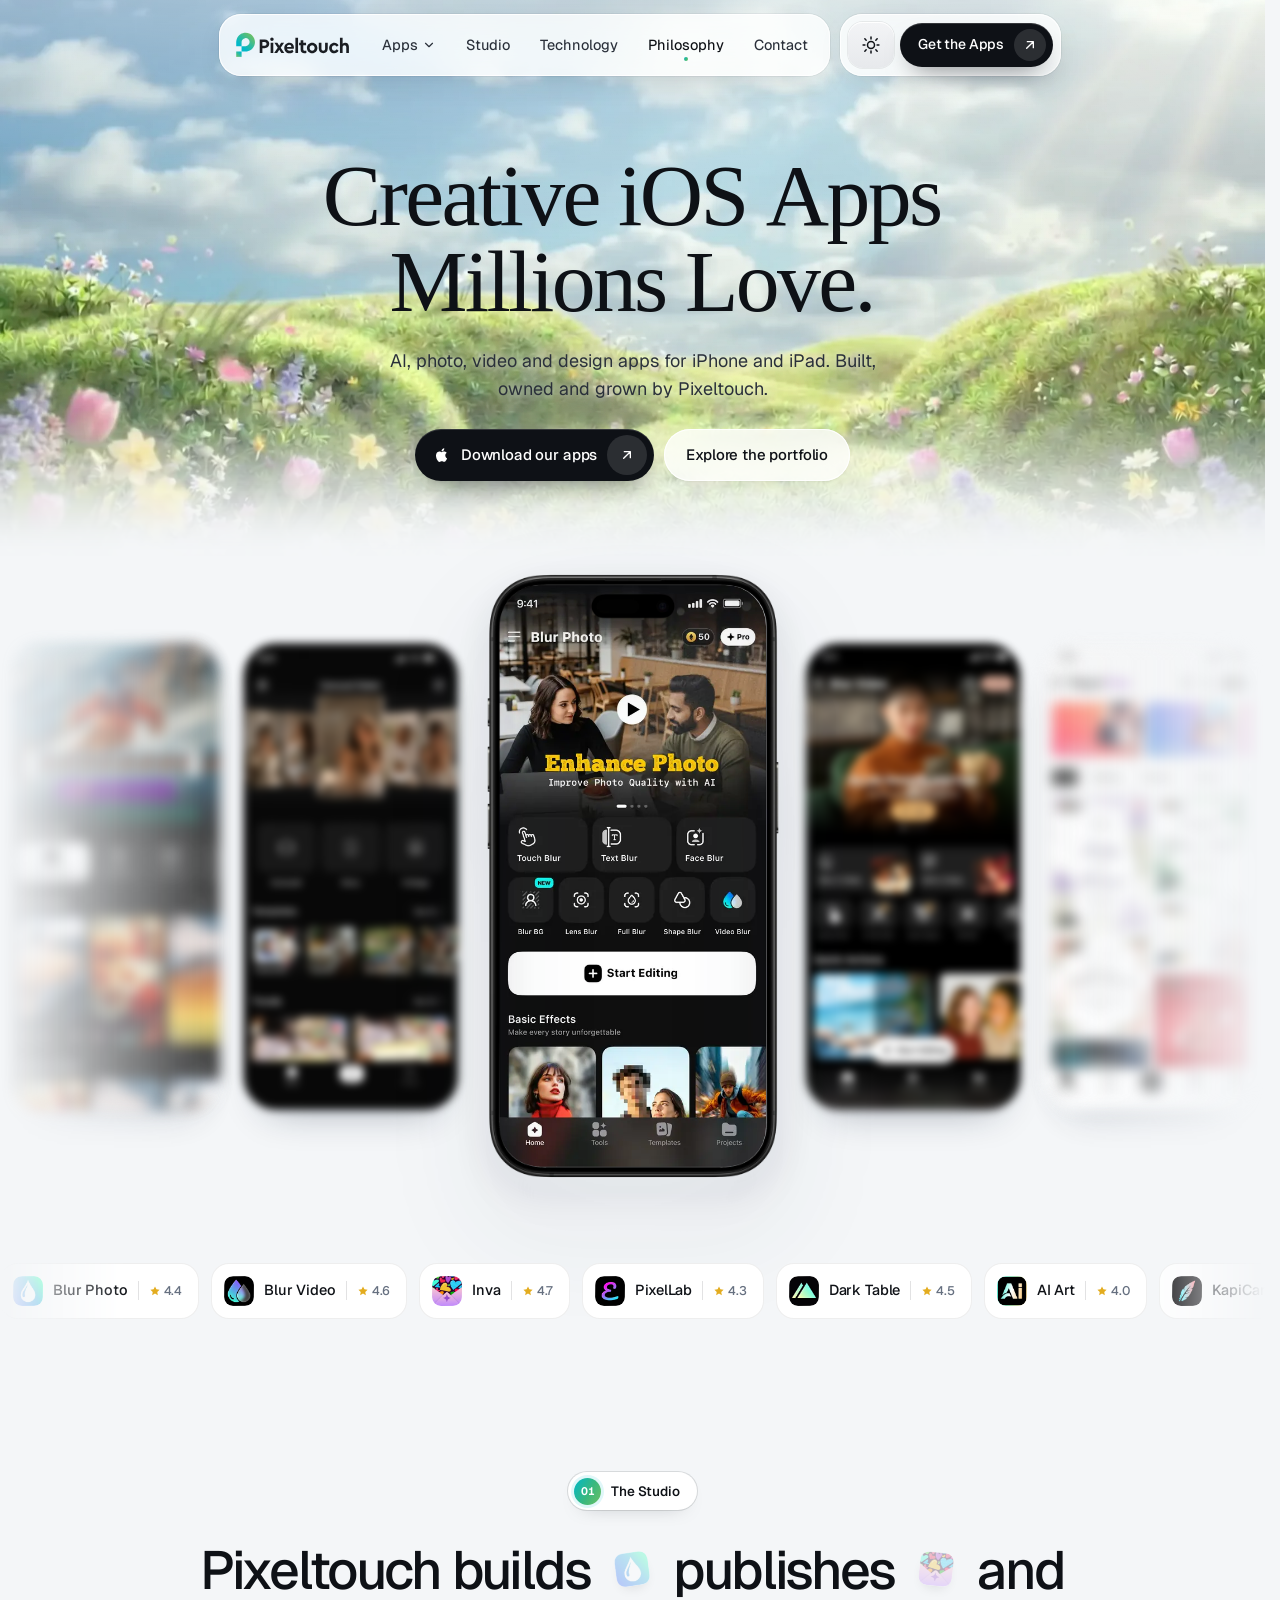
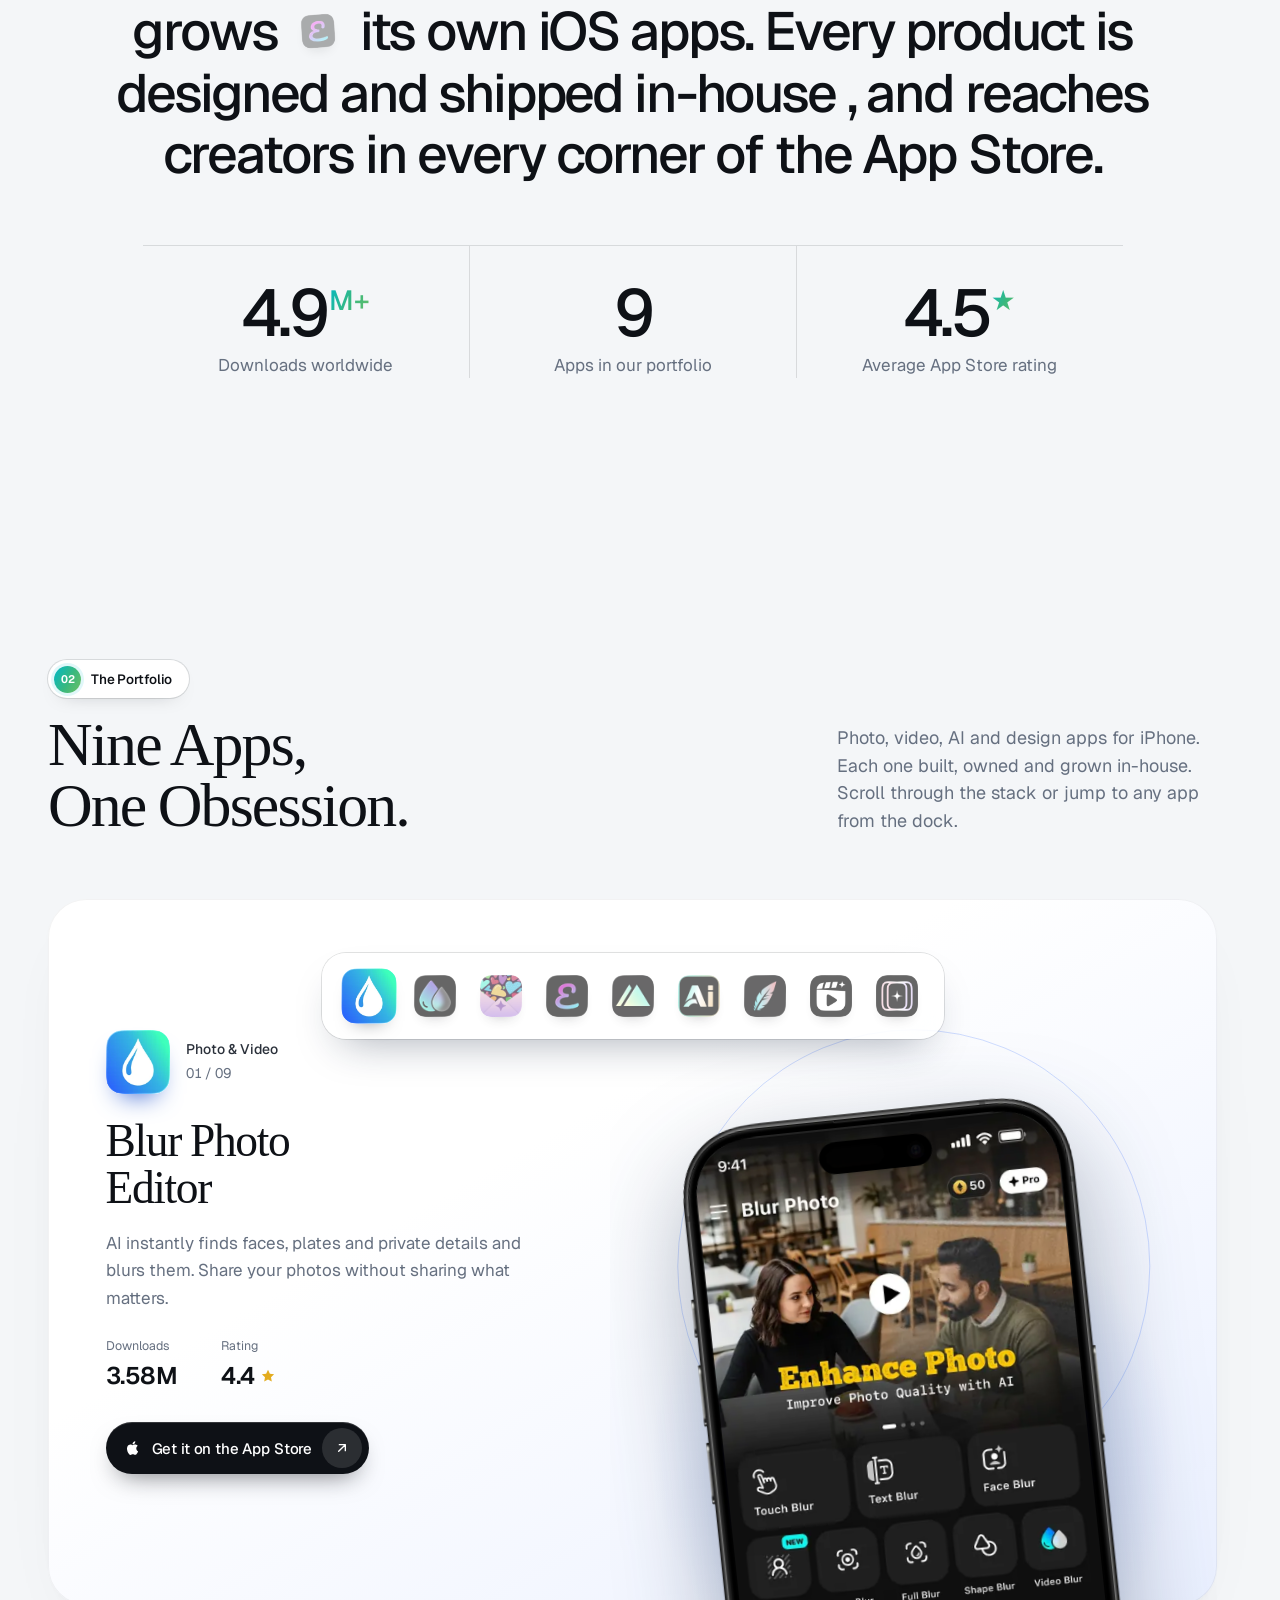
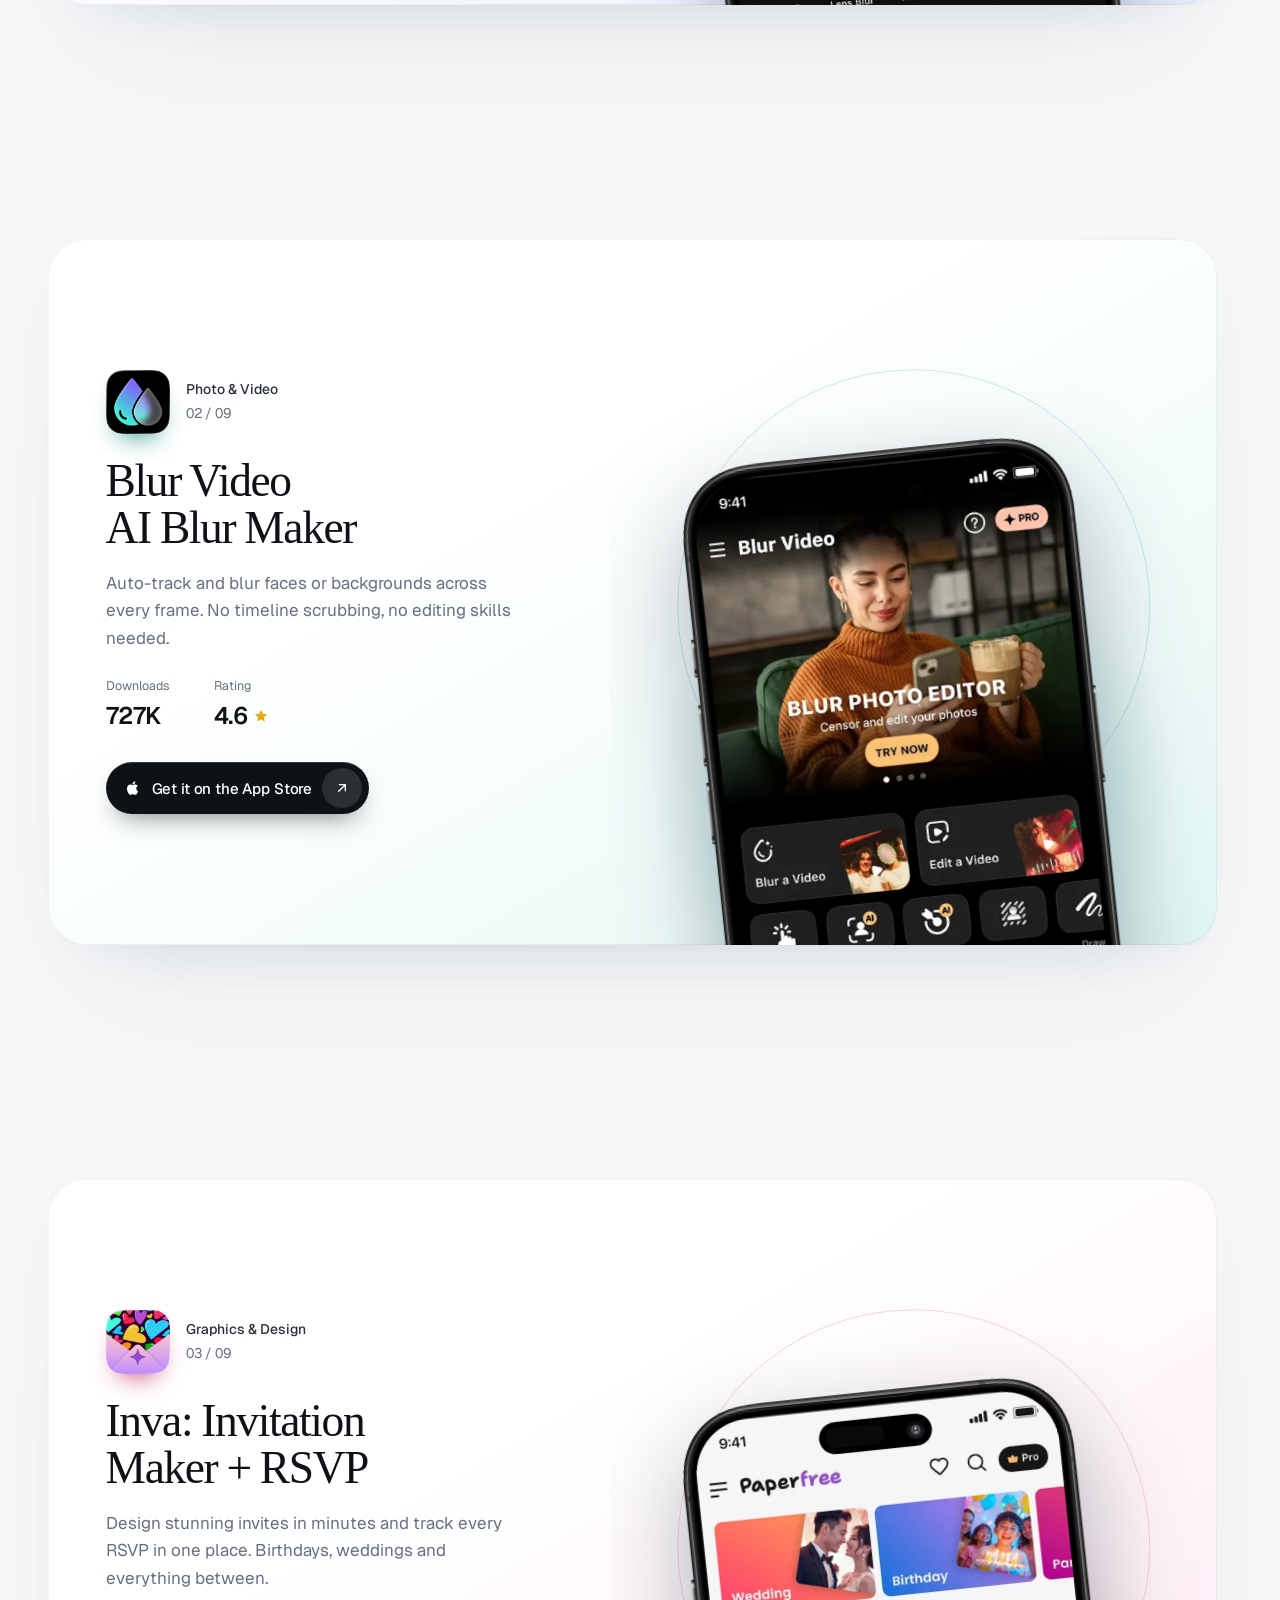
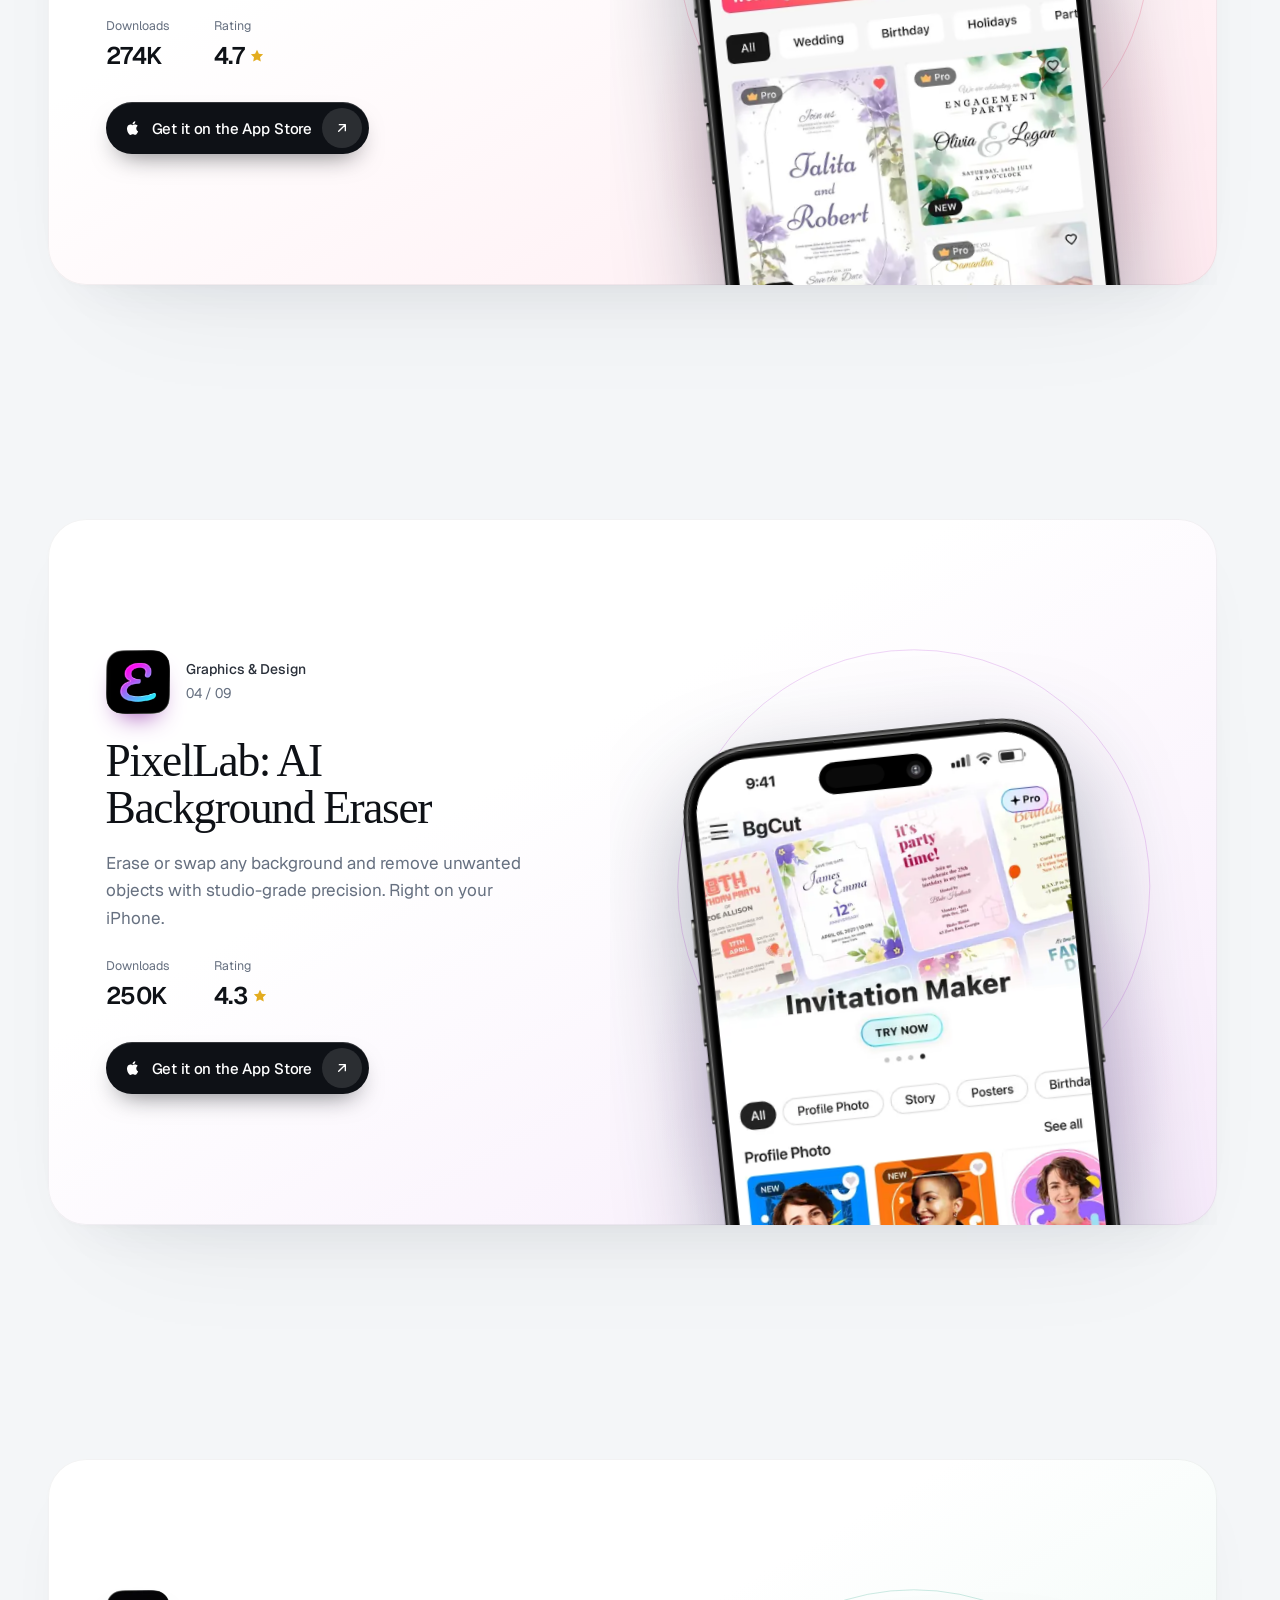
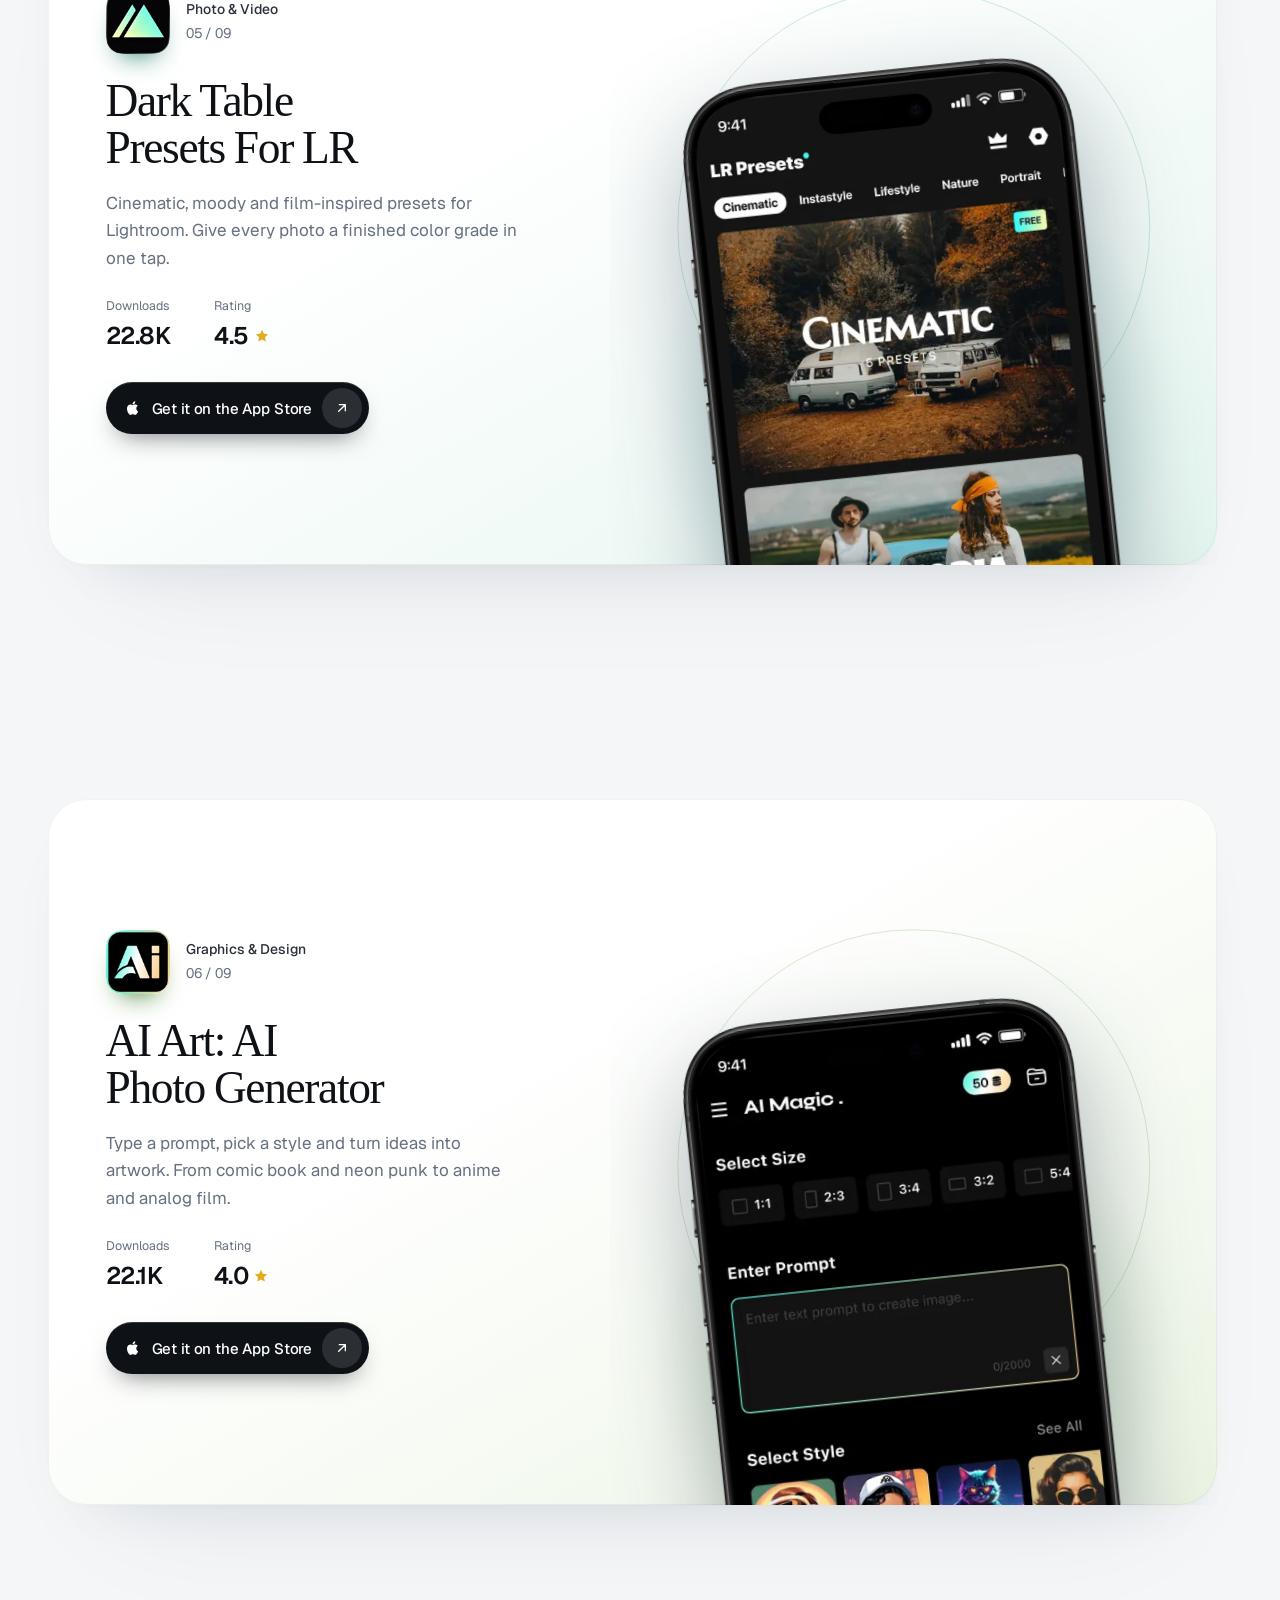
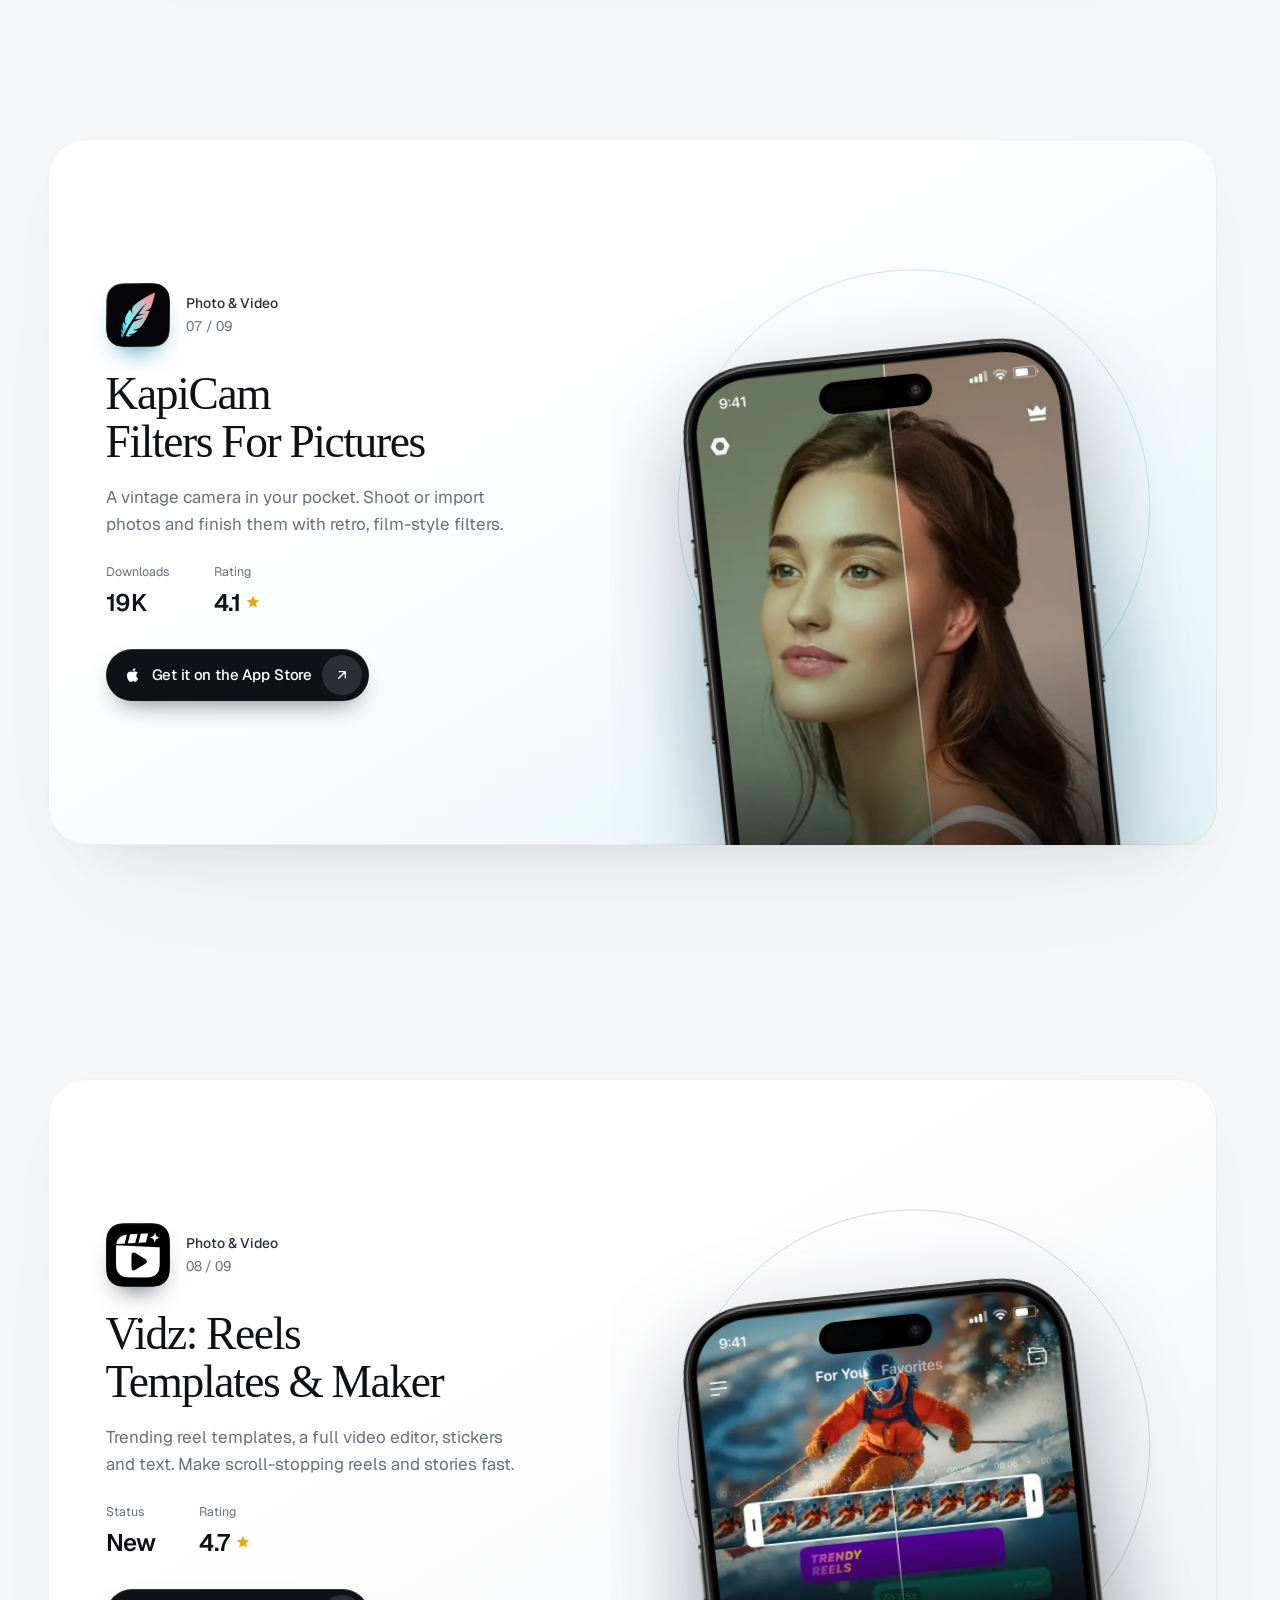
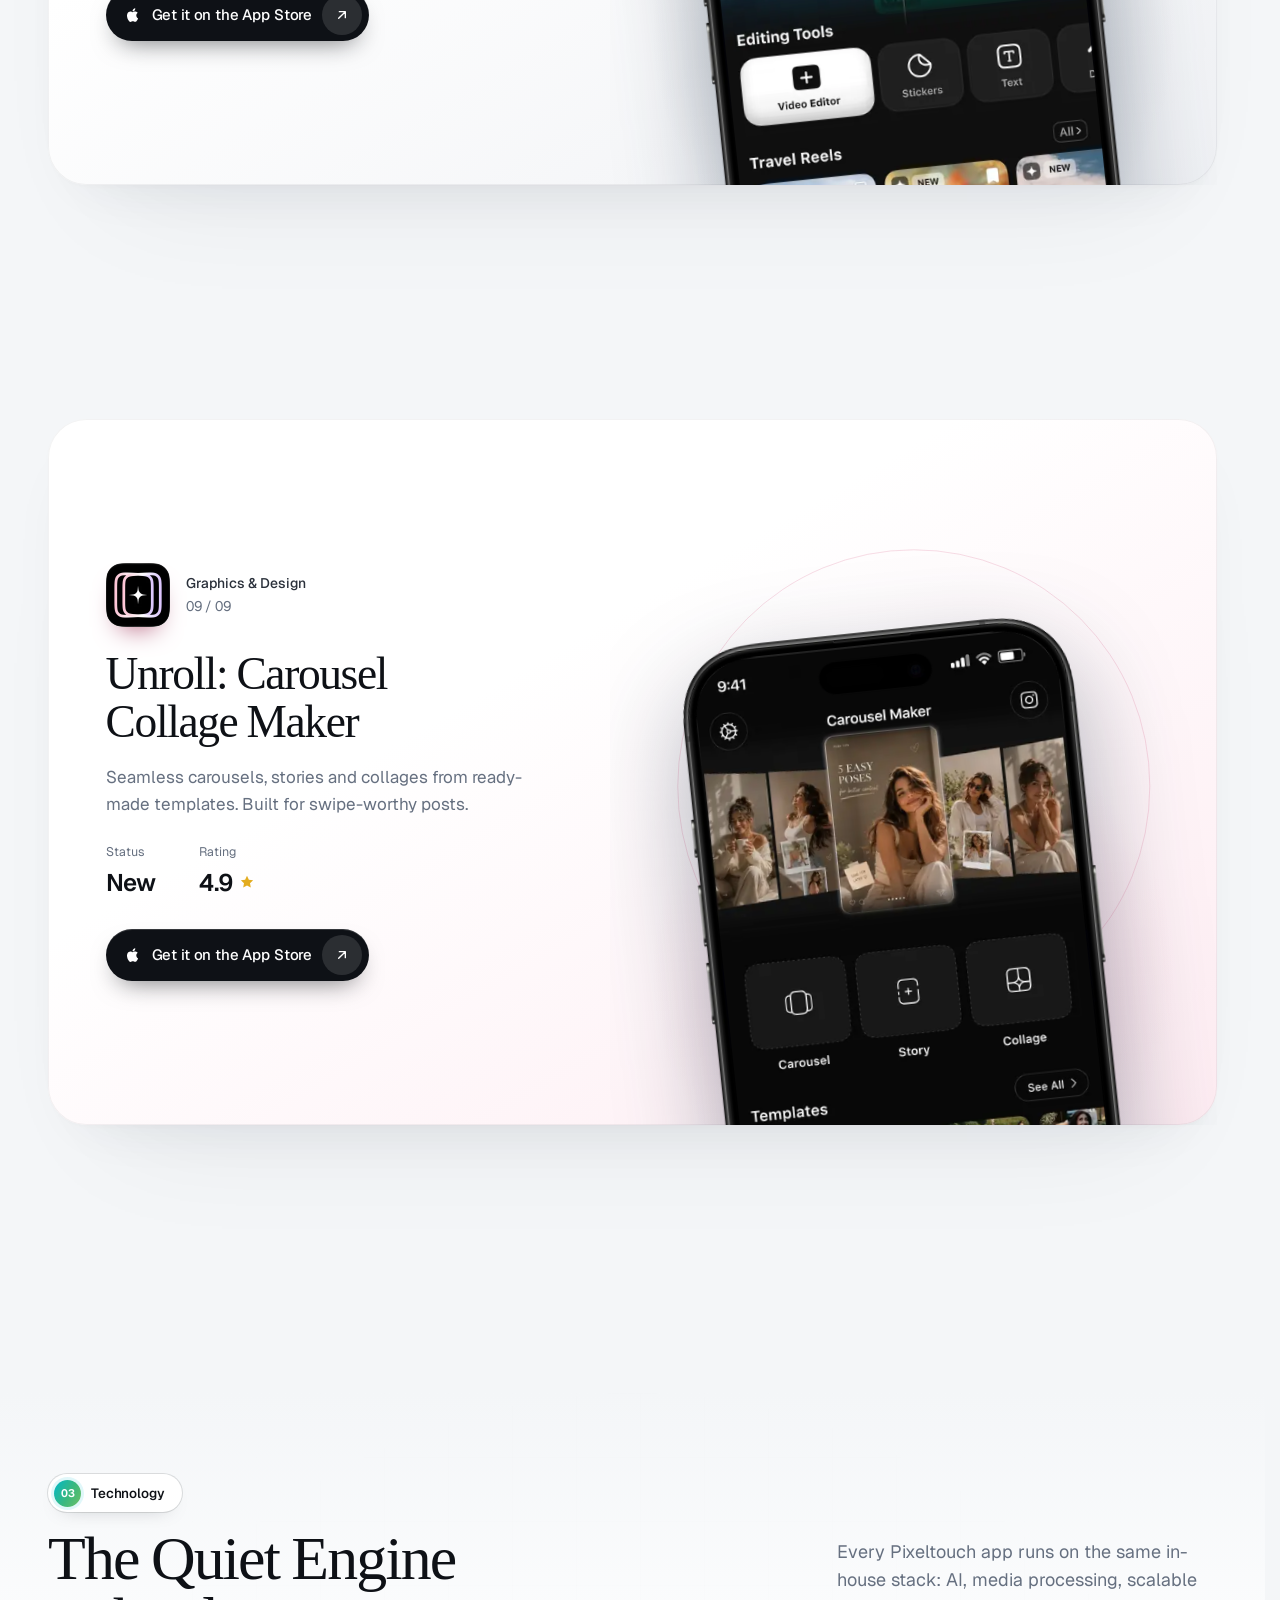
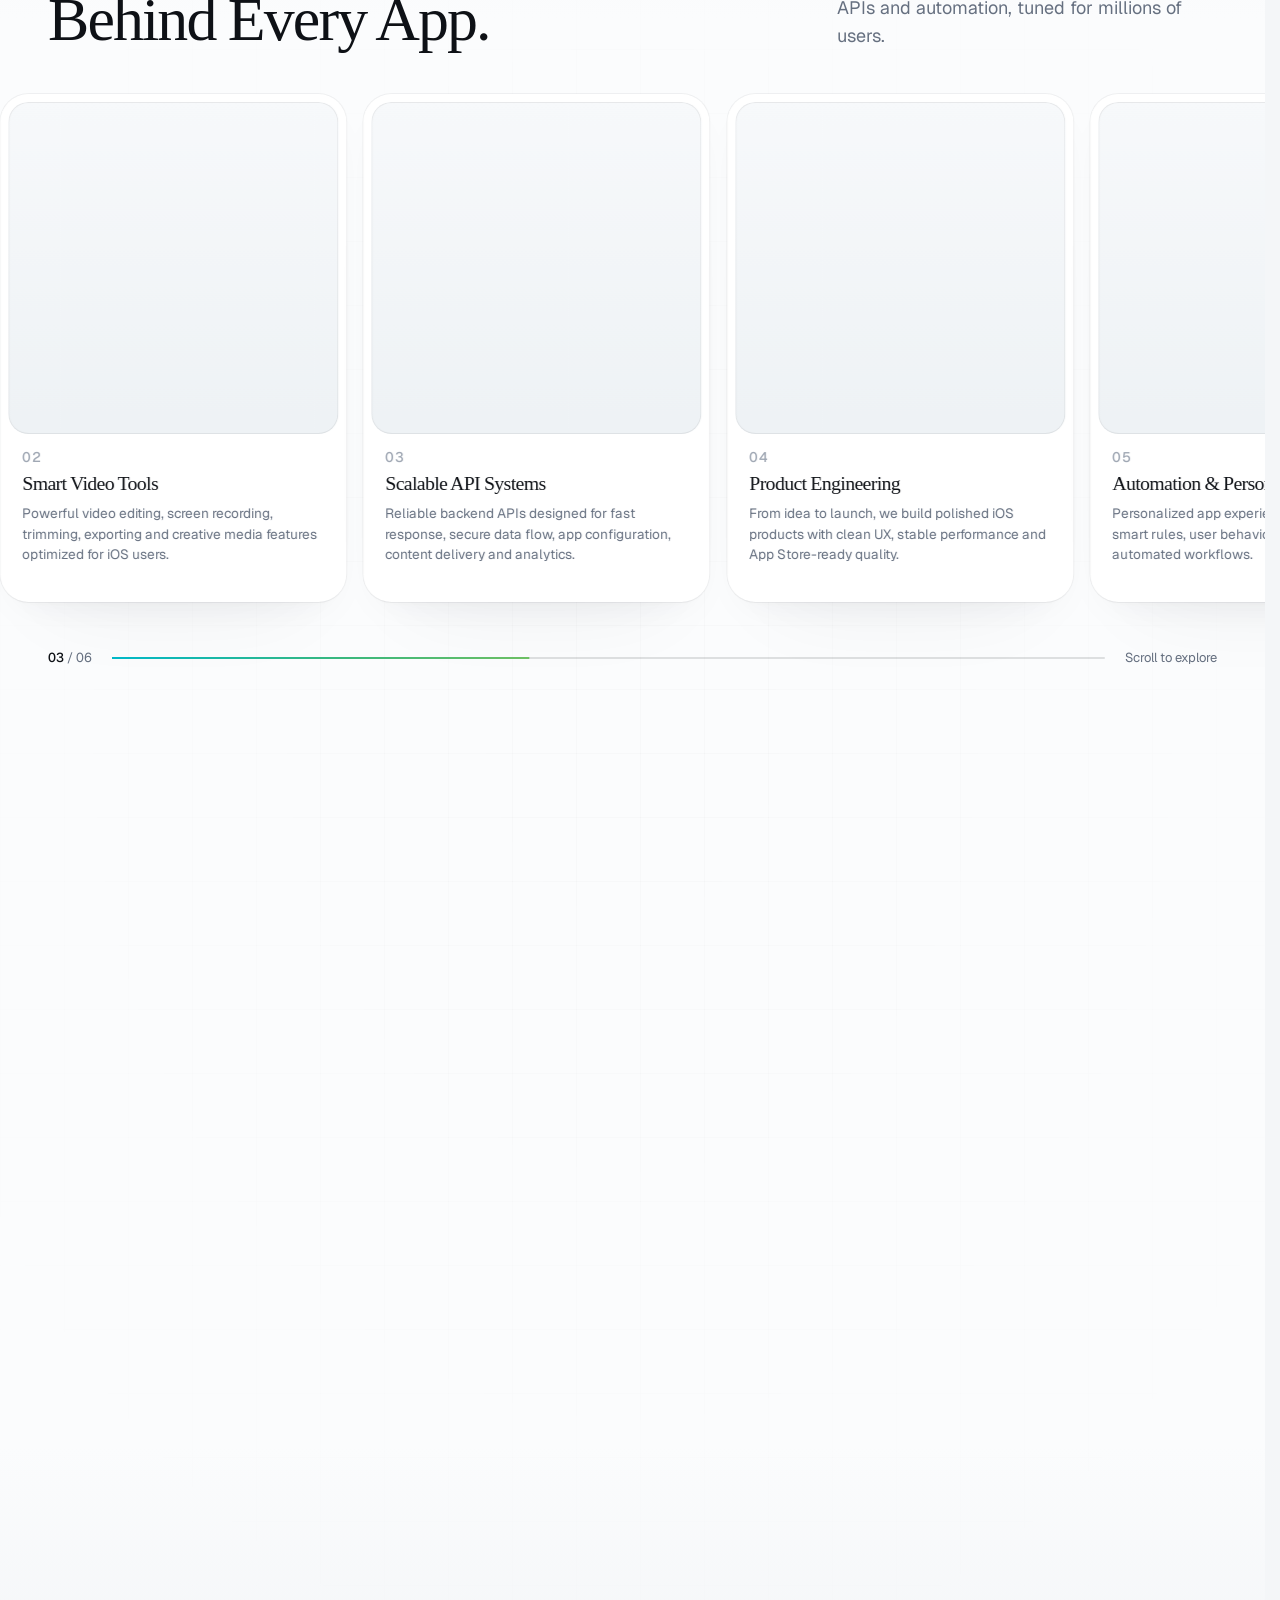
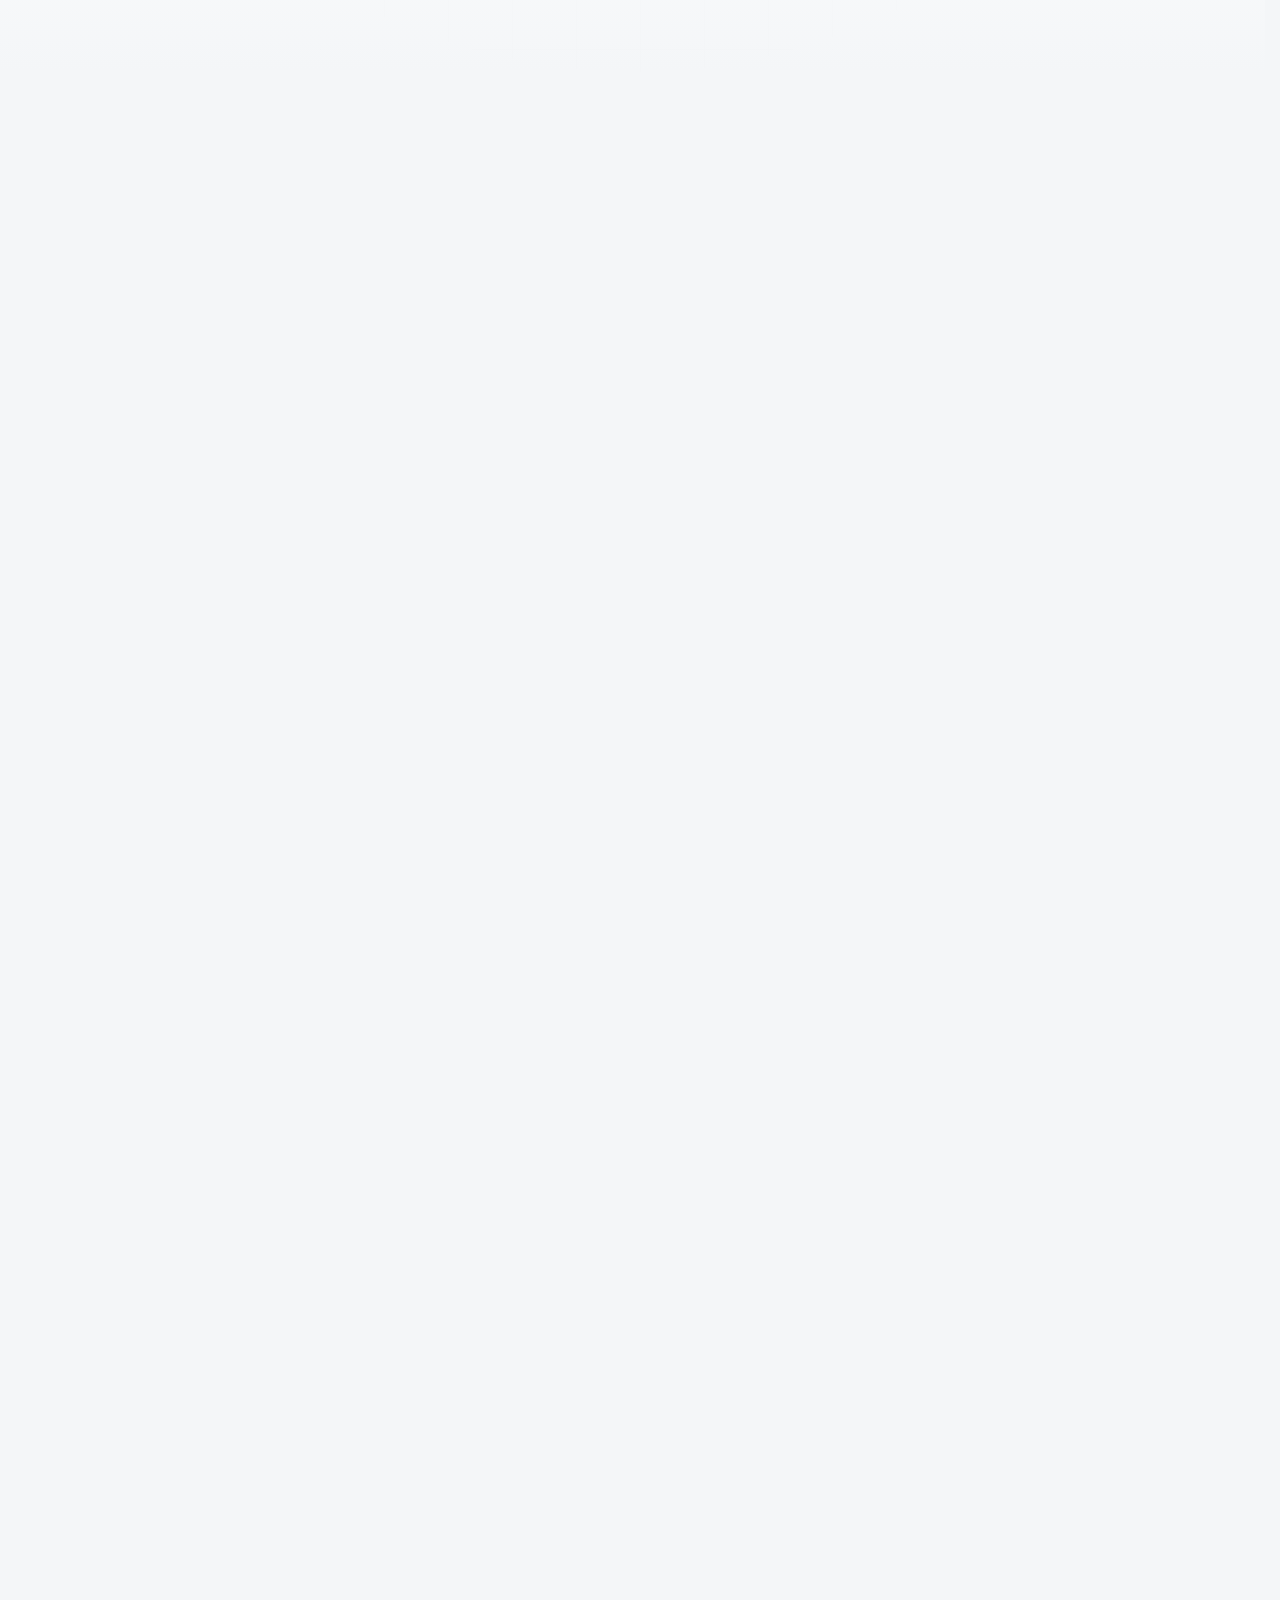
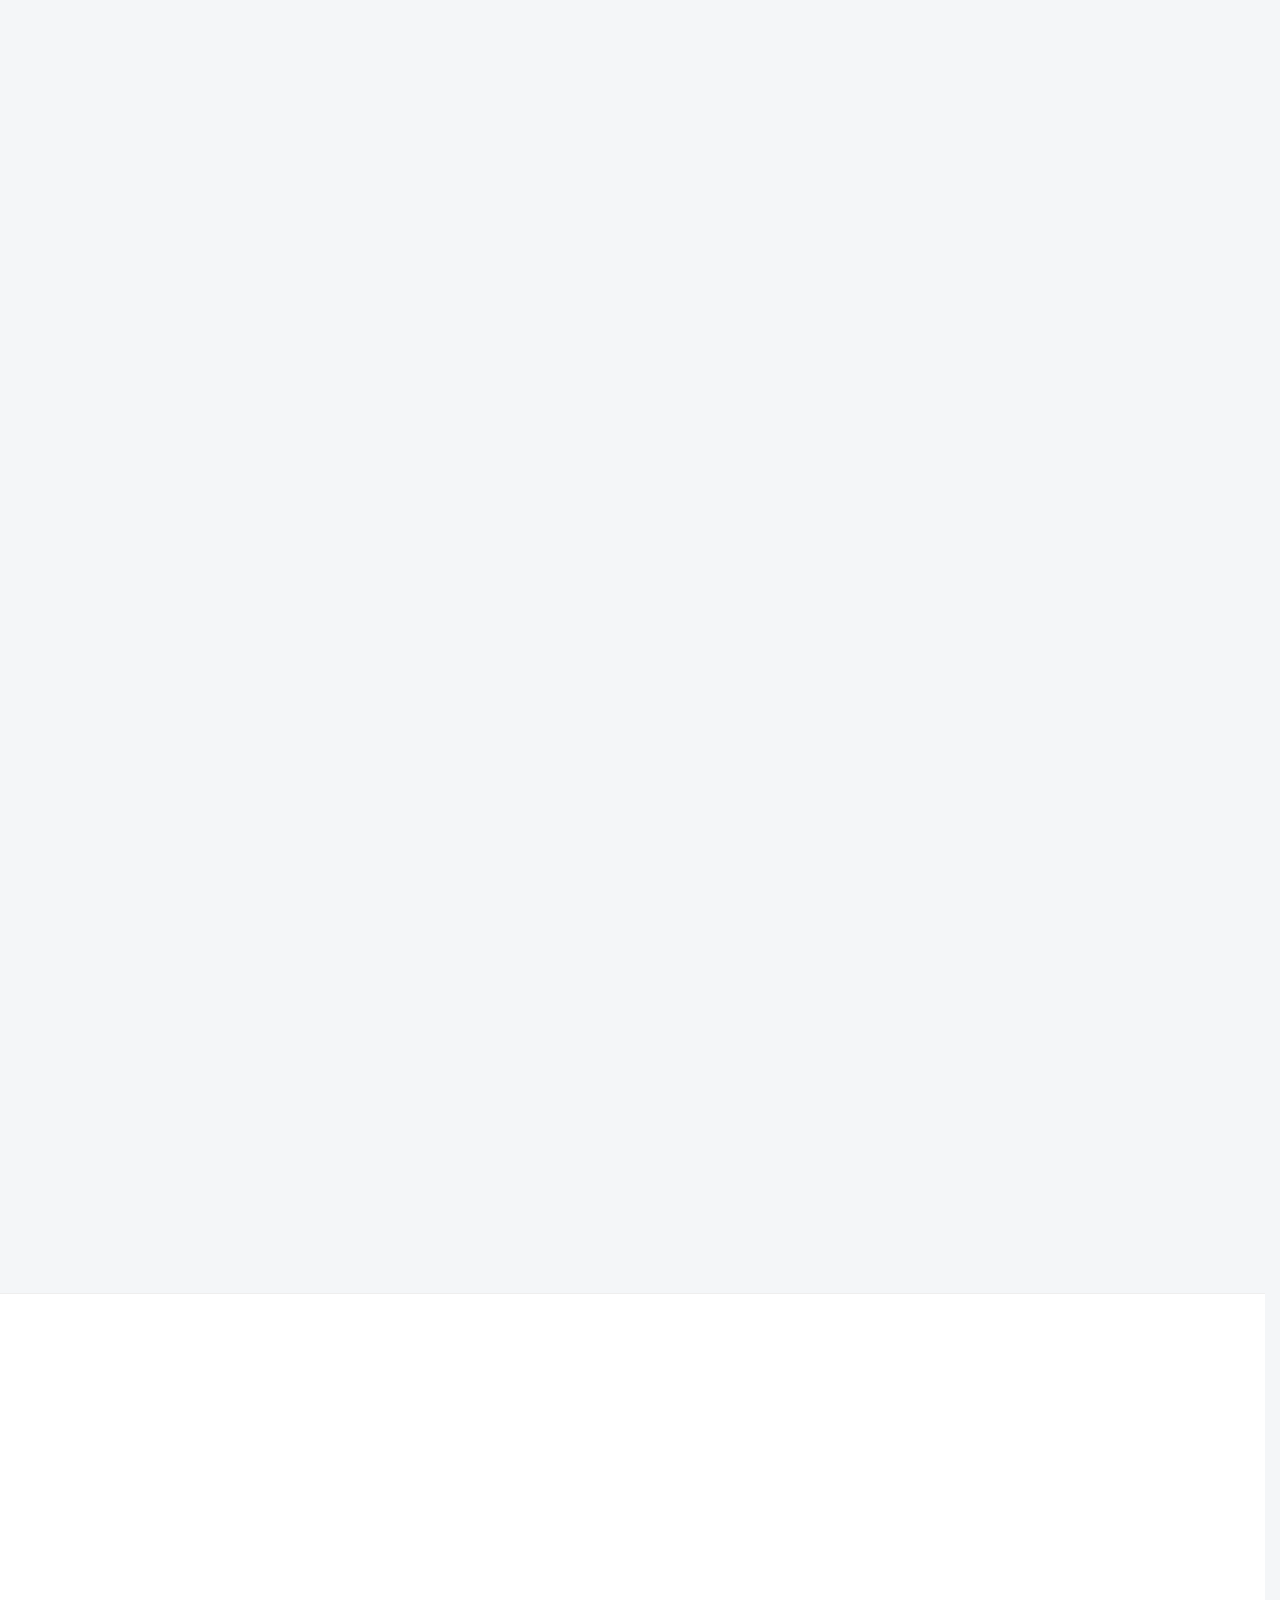
==== commit 925babd8: "Tech: no card hover below 1920px; all figures share one footprint, centred" ====
--- a/index.html
+++ b/index.html
@@ -34,7 +34,7 @@
 <noscript><link href="https://fonts.googleapis.com/css2?family=Geist:wght@300..700&display=swap" rel="stylesheet"></noscript>
 <link rel="preload" as="image" href="assets/hero-poster.webp?v=5" imagesrcset="assets/hero-poster-sm.webp?v=5 960w, assets/hero-poster.webp?v=5 1920w" imagesizes="100vw" fetchpriority="high">
 <link rel="preload" as="script" href="assets/vendor/lenis.min.js">
-<link rel="stylesheet" href="styles.min.css?v=6aa2c836">
+<link rel="stylesheet" href="styles.min.css?v=f1bbe260">
 <script type="application/ld+json">{"@context":"https://schema.org","@graph":[{"@type":"Organization","@id":"https://pixeltouch-redesign.vercel.app/#org","name":"Pixeltouch","url":"https://pixeltouch-redesign.vercel.app/","logo":"https://pixeltouch-redesign.vercel.app/assets/brand/apple-touch-icon.png","sameAs":["https://apps.apple.com/us/developer/sohel-ibna-saad/id1374788998"]},{"@type":"WebSite","@id":"https://pixeltouch-redesign.vercel.app/#site","url":"https://pixeltouch-redesign.vercel.app/","name":"Pixeltouch","publisher":{"@id":"https://pixeltouch-redesign.vercel.app/#org"}},{"@type":"ItemList","name":"Pixeltouch iOS apps","itemListElement":[{"@type":"ListItem","position":1,"item":{"@type":"MobileApplication","name":"Blur Photo Editor","operatingSystem":"iOS","applicationCategory":"PhotographyApplication","url":"https://apps.apple.com/us/app/blur-photo-editor/id1048928936","description":"AI instantly finds faces, plates and private details and blurs them. Share your photos without sharing what matters.","image":"https://pixeltouch-redesign.vercel.app/assets/icons/blur-photo.webp","offers":{"@type":"Offer","price":"0","priceCurrency":"USD"},"author":{"@id":"https://pixeltouch-redesign.vercel.app/#org"}}},{"@type":"ListItem","position":2,"item":{"@type":"MobileApplication","name":"Blur Video - AI Blur Maker","operatingSystem":"iOS","applicationCategory":"PhotographyApplication","url":"https://apps.apple.com/us/app/blur-video-ai-blur-maker/id1584936889","description":"Auto-track and blur faces or backgrounds across every frame. No timeline scrubbing, no editing skills needed.","image":"https://pixeltouch-redesign.vercel.app/assets/icons/blur-video.webp","offers":{"@type":"Offer","price":"0","priceCurrency":"USD"},"author":{"@id":"https://pixeltouch-redesign.vercel.app/#org"}}},{"@type":"ListItem","position":3,"item":{"@type":"MobileApplication","name":"Inva: Invitation Maker + RSVP","operatingSystem":"iOS","applicationCategory":"DesignApplication","url":"https://apps.apple.com/us/app/inva-invitation-maker-rsvp/id6480167793","description":"Design stunning invites in minutes and track every RSVP in one place. Birthdays, weddings and everything between.","image":"https://pixeltouch-redesign.vercel.app/assets/icons/inva.webp","offers":{"@type":"Offer","price":"0","priceCurrency":"USD"},"author":{"@id":"https://pixeltouch-redesign.vercel.app/#org"}}},{"@type":"ListItem","position":4,"item":{"@type":"MobileApplication","name":"PixelLab: AI Background Eraser","operatingSystem":"iOS","applicationCategory":"DesignApplication","url":"https://apps.apple.com/us/app/pixellab-ai-background-eraser/id6444919134","description":"Erase or swap any background and remove unwanted objects with studio-grade precision. Right on your iPhone.","image":"https://pixeltouch-redesign.vercel.app/assets/icons/pixellab.webp","offers":{"@type":"Offer","price":"0","priceCurrency":"USD"},"author":{"@id":"https://pixeltouch-redesign.vercel.app/#org"}}},{"@type":"ListItem","position":5,"item":{"@type":"MobileApplication","name":"Dark Table - Presets for LR","operatingSystem":"iOS","applicationCategory":"PhotographyApplication","url":"https://apps.apple.com/us/app/dark-table-presets-for-lr/id6475762278","description":"Cinematic, moody and film-inspired presets for Lightroom. Give every photo a finished color grade in one tap.","image":"https://pixeltouch-redesign.vercel.app/assets/icons/darktable.webp","offers":{"@type":"Offer","price":"0","priceCurrency":"USD"},"author":{"@id":"https://pixeltouch-redesign.vercel.app/#org"}}},{"@type":"ListItem","position":6,"item":{"@type":"MobileApplication","name":"AI Art: AI Photo Generator","operatingSystem":"iOS","applicationCategory":"DesignApplication","url":"https://apps.apple.com/us/app/ai-art-ai-photo-generator/id6648780165","description":"Type a prompt, pick a style and turn ideas into artwork. From comic book and neon punk to anime and analog film.","image":"https://pixeltouch-redesign.vercel.app/assets/icons/aiart.webp","offers":{"@type":"Offer","price":"0","priceCurrency":"USD"},"author":{"@id":"https://pixeltouch-redesign.vercel.app/#org"}}},{"@type":"ListItem","position":7,"item":{"@type":"MobileApplication","name":"KapiCam - Filters for Pictures","operatingSystem":"iOS","applicationCategory":"PhotographyApplication","url":"https://apps.apple.com/us/app/kapicam-filters-for-pictures/id6470743421","description":"A vintage camera in your pocket. Shoot or import photos and finish them with retro, film-style filters.","image":"https://pixeltouch-redesign.vercel.app/assets/icons/kapicam.webp","offers":{"@type":"Offer","price":"0","priceCurrency":"USD"},"author":{"@id":"https://pixeltouch-redesign.vercel.app/#org"}}},{"@type":"ListItem","position":8,"item":{"@type":"MobileApplication","name":"Vidz: Reels Templates & Maker","operatingSystem":"iOS","applicationCategory":"PhotographyApplication","url":"https://apps.apple.com/us/app/vidz-reels-templates-maker/id6761429100","description":"Trending reel templates, a full video editor, stickers and text. Make scroll-stopping reels and stories fast.","image":"https://pixeltouch-redesign.vercel.app/assets/icons/vidz.webp","offers":{"@type":"Offer","price":"0","priceCurrency":"USD"},"author":{"@id":"https://pixeltouch-redesign.vercel.app/#org"}}},{"@type":"ListItem","position":9,"item":{"@type":"MobileApplication","name":"Unroll: Carousel Collage Maker","operatingSystem":"iOS","applicationCategory":"DesignApplication","url":"https://apps.apple.com/us/app/unroll-carousel-collage-maker/id6807681510","description":"Seamless carousels, stories and collages from ready-made templates. Built for swipe-worthy posts.","image":"https://pixeltouch-redesign.vercel.app/assets/icons/unroll.webp","offers":{"@type":"Offer","price":"0","priceCurrency":"USD"},"author":{"@id":"https://pixeltouch-redesign.vercel.app/#org"}}}]}]}</script>
 <script>document.documentElement.classList.add('js');if('scrollRestoration' in history)history.scrollRestoration='manual';try{var t=sessionStorage.getItem('pt-theme');if(t==='dark'){document.documentElement.dataset.theme='dark';document.querySelector('meta[name=theme-color]').content='#0a0c0f'}}catch(e){}</script>
 </head>
@@ -569,6 +569,6 @@
 </footer>
 
 <script src="assets/vendor/lenis.min.js" defer></script>
-<script src="app.min.js?v=6aa2c836" defer></script>
+<script src="app.min.js?v=f1bbe260" defer></script>
 </body>
 </html>
--- a/styles.min.css
+++ b/styles.min.css
@@ -1 +1 @@
-:root{--bg:#f4f6f8;--bg-2:#eef1f4;--surface:#ffffff;--ink:#0e1116;--ink-2:#2a303a;--muted:#667080;--soft:#a0a8b4;--line:rgba(14,17,22,.07);--line-2:rgba(14,17,22,.12);--on-ink:rgb(var(--glass-rgb));--on-ink-rgb:255 255 255;--glass-rgb:255 255 255;--bg-rgb:244 246 248;--bg-soft:#fbfcfd;--ghost-a:#f3f4f6;--ghost-b:#e7e9ec;--art-a:#f7f9fb;--art-b:#eef2f5;color-scheme:light;--teal:#00b8c9;--leaf:#6ec064;--grad:linear-gradient(120deg,#00b8c9 0%,#39b87e 55%,#6ec064 100%);--r-xl:36px;--r-lg:28px;--r-md:20px;--r-sm:14px;--shadow-1:0 1px 2px rgba(14,17,22,.04),0 6px 18px -8px rgba(14,17,22,.1);--shadow-2:0 2px 6px rgba(14,17,22,.04),0 28px 60px -24px rgba(26,48,80,.28);--shadow-phone:0 50px 90px -34px rgba(20,36,60,.55),0 22px 40px -22px rgba(20,36,60,.4);--ease:cubic-bezier(.22,1,.36,1);--ease-io:cubic-bezier(.65,0,.35,1);--wrap:1260px;--gutter:clamp(20px,4vw,48px)}*,*:before,*:after{box-sizing:border-box}html{-webkit-text-size-adjust:100%;scroll-padding-top:100px}html:not(.lenis){scroll-behavior:smooth}html.lenis,html.lenis body{height:auto}.lenis.lenis-smooth{scroll-behavior:auto!important}body{margin:0;background:var(--bg);color:var(--ink);font-family:Geist,ui-sans-serif,system-ui,sans-serif;font-size:16px;line-height:1.55;-webkit-font-smoothing:antialiased;-moz-osx-font-smoothing:grayscale;font-feature-settings:"ss01","cv11";overflow-x:clip}img,video,svg{display:block;max-width:100%}a{color:inherit;text-decoration:none}button,input,textarea{font:inherit;color:inherit}button{cursor:pointer}h1,h2,h3,h4,p{margin:0}ul,ol{margin:0;padding:0;list-style:none}:focus-visible{outline:2px solid var(--teal);outline-offset:3px;border-radius:10px}::selection{background:#bfeff3;color:var(--ink)}.skip{position:fixed;left:16px;top:-60px;z-index:300;background:var(--ink);color:var(--on-ink);padding:10px 16px;border-radius:12px;transition:top .3s var(--ease)}.skip:focus{top:16px}.wrap{width:min(var(--wrap),100% - var(--gutter)*2);margin-inline:auto}.soft{color:var(--soft)}.progress{position:fixed;inset:0 0 auto;height:2px;z-index:150;pointer-events:none}.progress i{display:block;height:100%;background:var(--grad);transform-origin:0 50%;transform:scaleX(var(--p,0))}.h2{font-size:clamp(36px,5vw,66px);line-height:1.02;letter-spacing:-.04em;font-weight:500;text-wrap:balance}.kicker{display:inline-flex;align-items:center;gap:10px;height:38px;padding:0 17px 0 6px;border-radius:99px;background:var(--surface);box-shadow:0 0 0 1px var(--line-2),0 8px 20px -14px #0e111659;font-size:13.5px;font-weight:550;color:var(--ink);letter-spacing:-.01em;white-space:nowrap}.kicker>i{display:grid;place-items:center;width:27px;height:27px;border-radius:99px;background:var(--grad);color:#fff;font-style:normal;font-size:11px;font-weight:650;font-variant-numeric:tabular-nums;letter-spacing:.02em;box-shadow:0 0 0 3px #00b8c91f}.kicker--glass{background:rgb(var(--glass-rgb) / .78);backdrop-filter:blur(12px);-webkit-backdrop-filter:blur(12px)}.btn{--h:52px;position:relative;display:inline-flex;align-items:center;justify-content:center;gap:10px;height:var(--h);padding:0 7px 0 22px;border-radius:99px;font-weight:500;font-size:15px;letter-spacing:-.01em;white-space:nowrap;border:0;isolation:isolate;overflow:hidden;transition:transform .5s var(--ease),box-shadow .5s var(--ease),background-color .4s var(--ease),color .4s var(--ease)}.btn>svg{width:18px;height:18px;margin-left:-4px;flex:none}.btn span{position:relative}.btn__arrow{position:relative;display:grid;place-items:center;width:calc(var(--h) - 12px);height:calc(var(--h) - 12px);border-radius:99px;overflow:hidden;flex:none}.btn__arrow svg{width:16px;height:16px;transition:transform .6s var(--ease)}.btn:hover .btn__arrow svg{transform:rotate(45deg)}.btn:active{transform:scale(.97)}.btn--dark{background:var(--ink);color:var(--on-ink);box-shadow:0 1px rgb(var(--on-ink-rgb) / .16) inset,0 12px 26px -12px #0e111699}.btn--dark .btn__arrow{background:rgb(var(--on-ink-rgb) / .12);transition:background-color .5s var(--ease)}.btn--dark:before{content:"";position:absolute;inset:-1px;z-index:-1;border-radius:inherit;background:radial-gradient(90px 90px at var(--mx,50%) var(--my,120%),rgba(0,184,201,.55),rgba(110,192,100,.25) 45%,transparent 70%);opacity:0;transition:opacity .5s var(--ease)}.btn--dark:hover{transform:translateY(-2px);box-shadow:0 1px rgb(var(--on-ink-rgb) / .16) inset,0 20px 36px -14px #0e111699}.btn--dark:hover:before{opacity:1}.btn--dark:hover .btn__arrow{background:rgb(var(--on-ink-rgb) / .2)}.btn--light{background:rgb(var(--glass-rgb) / .78);color:var(--ink);padding:0 22px;box-shadow:0 0 0 1px rgb(var(--glass-rgb) / .9) inset,var(--shadow-1);backdrop-filter:blur(12px);-webkit-backdrop-filter:blur(12px)}.btn--light:hover{background:rgb(var(--glass-rgb));transform:translateY(-2px);box-shadow:0 0 0 1px rgb(var(--glass-rgb)) inset,var(--shadow-2)}.btn--ghost{background:linear-gradient(var(--ghost-a),var(--ghost-b));color:var(--ink);padding:0 18px;box-shadow:0 1px rgb(var(--glass-rgb)) inset,0 0 0 1px #0e11160f}.btn--ghost:hover{background:linear-gradient(rgb(var(--glass-rgb)),#eef0f2);transform:translateY(-1px)}.btn--sm{--h:44px;font-size:14px;padding-left:18px}.btn--icon{width:44px;padding:0!important}.btn--icon svg{margin:0;width:19px;height:19px}.btn--block{width:100%;justify-content:space-between;--h:58px}.hdr{position:fixed;inset:14px 0 auto;z-index:100;pointer-events:none;transform:translateZ(0);transition:transform .8s var(--ease);will-change:transform;backface-visibility:hidden}.hdr.is-hidden{transform:translate3d(0,-150%,0)}.hdr__inner{display:flex;justify-content:center;gap:10px;padding-inline:var(--gutter)}.pill{pointer-events:auto;position:relative;display:flex;align-items:center;gap:6px;height:62px;padding:8px;border-radius:22px;background:rgb(var(--glass-rgb) / .8);backdrop-filter:blur(20px) saturate(1.7);-webkit-backdrop-filter:blur(20px) saturate(1.7);box-shadow:0 0 0 1px rgb(var(--glass-rgb) / .85) inset,0 0 0 1px #0e11160d,0 10px 34px -16px #14284647;transition:box-shadow .6s var(--ease),background-color .6s var(--ease)}.hdr.is-scrolled .pill{background:rgb(var(--glass-rgb) / .92);box-shadow:0 0 0 1px rgb(var(--glass-rgb) / .85) inset,0 0 0 1px #0e111612,0 16px 40px -18px #14284657}.pill--nav{padding-left:16px;gap:18px}.brand{display:flex;align-items:center;color:var(--ink)}.logo{height:26px;width:auto;overflow:visible}.logo__word{opacity:.94}.logo__mark{transform-box:fill-box;transform-origin:30% 70%;transition:transform .8s var(--ease)}.brand:hover .logo__mark{transform:rotate(-10deg) scale(1.06)}.nav{position:relative;display:flex;gap:2px;isolation:isolate}.nav__link{position:relative;display:flex;align-items:center;gap:4px;height:44px;padding:0 14px;border-radius:13px;font-size:14.5px;font-weight:450;color:var(--ink-2);transition:color .35s var(--ease)}.nav__link:hover,.nav__link.is-active{color:var(--ink)}.nav__link.is-active:after{content:"";position:absolute;left:50%;bottom:6px;width:4px;height:4px;border-radius:2px;background:var(--grad);transform:translate(-50%)}.chev{display:grid;transition:transform .5s var(--ease)}.chev svg{width:14px;height:14px}.nav__has-mega.is-open .chev{transform:rotate(180deg)}.nav__blob{position:absolute;z-index:-1;top:0;left:0;height:44px;width:var(--bw,0px);border-radius:13px;background:#0e11160e;transform:translate(var(--bx,0px));opacity:var(--bo,0);transition:transform .55s var(--ease),width .55s var(--ease),opacity .35s var(--ease);pointer-events:none}.mega{position:absolute;top:calc(100% + 18px);left:-14px;width:min(620px,calc(100vw - 40px));padding:10px;border-radius:24px;background:rgb(var(--glass-rgb) / .96);backdrop-filter:blur(20px);-webkit-backdrop-filter:blur(20px);box-shadow:0 0 0 1px #0e11160f,0 30px 70px -24px #14284659;opacity:0;visibility:hidden;transform:translateY(-8px) scale(.98);transform-origin:18% 0;transition:opacity .4s var(--ease),transform .55s var(--ease),visibility 0s .55s}.mega:before{content:"";position:absolute;inset:-20px 0 auto;height:20px}.nav__has-mega.is-open .mega{opacity:1;visibility:visible;transform:none;transition:opacity .4s var(--ease),transform .55s var(--ease),visibility 0s}.mega__grid{display:grid;grid-template-columns:repeat(3,1fr);gap:4px}.mega__app{display:flex;align-items:center;gap:11px;padding:10px;border-radius:16px;transition:background-color .35s var(--ease)}.mega__app img{border-radius:11px;box-shadow:0 6px 14px -8px #0e111680;transition:transform .55s var(--ease)}.mega__app span{display:grid;min-width:0}.mega__app b{font-size:14px;font-weight:550;letter-spacing:-.015em}.mega__app small{font-size:12px;color:var(--muted);white-space:nowrap;overflow:hidden;text-overflow:ellipsis}.mega__app:hover{background:var(--tint)}.mega__app:hover img{transform:rotate(-8deg) scale(1.08)}.nav__has-mega.is-open .mega__app{animation:megaIn .6s var(--ease) both}.mega__app:nth-child(2){animation-delay:.03s!important}.mega__app:nth-child(3){animation-delay:.06s!important}.mega__app:nth-child(4){animation-delay:.09s!important}.mega__app:nth-child(5){animation-delay:.12s!important}.mega__app:nth-child(6){animation-delay:.15s!important}.mega__app:nth-child(7){animation-delay:.18s!important}.mega__app:nth-child(8){animation-delay:.21s!important}.mega__app:nth-child(9){animation-delay:.24s!important}@keyframes megaIn{0%{opacity:0;transform:translateY(8px)}}.mega__foot{display:flex;justify-content:space-between;align-items:center;gap:12px;margin-top:8px;padding:12px 14px;border-radius:16px;background:var(--bg);font-size:13px;color:var(--muted)}.mega__foot b{color:var(--ink);font-weight:550}.mega__foot a{display:inline-flex;align-items:center;gap:6px;font-weight:500;color:var(--ink)}.mega__foot a svg{width:14px;height:14px;transition:transform .5s var(--ease)}.mega__foot a:hover svg{transform:rotate(45deg)}.burger{display:none;position:relative;width:44px;height:44px;border:0;border-radius:13px;background:#0e11160d}.burger span{position:absolute;left:13px;right:13px;height:1.6px;background:var(--ink);border-radius:2px;transition:transform .5s var(--ease),top .5s var(--ease)}.burger span:first-child{top:18px}.burger span:last-child{top:25px}.hdr.menu-open .burger span:first-child{top:21.5px;transform:rotate(45deg)}.hdr.menu-open .burger span:last-child{top:21.5px;transform:rotate(-45deg)}.mnav{display:none}.hero{position:relative;isolation:isolate;overflow-x:clip;padding-bottom:clamp(36px,5vw,64px)}.hero__top{position:relative;isolation:isolate;padding:clamp(128px,17vh,168px) 0 clamp(72px,10vh,112px)}.hero__media{position:absolute;inset:0;z-index:-1;overflow:hidden;background:url(assets/hero-poster.webp?v=5) 50% 55%/cover}.hero__media video{width:100%;height:100%;object-fit:cover;object-position:50% 55%;opacity:0;transition:opacity 1.6s var(--ease);transform:scale(calc(1.04 + var(--hp,0)*.06)) translateY(calc(var(--hp,0)*40px));will-change:transform}.hero__media video.is-ready{opacity:1}.hero__veil{position:absolute;inset:0;background:radial-gradient(70% 60% at 50% 34%,rgb(var(--glass-rgb) / .5),transparent 72%),linear-gradient(180deg,rgb(var(--bg-rgb) / .18) 0%,rgb(var(--bg-rgb) / 0) 30%,rgb(var(--bg-rgb) / .45) 62%,rgb(var(--bg-rgb) / .86) 84%,var(--bg) 100%)}.hero__copy{position:relative;z-index:3;display:grid;justify-items:center;text-align:center;gap:22px;padding-inline:var(--gutter)}.hero__title{font-size:clamp(46px,7.6vw,108px);line-height:.96;letter-spacing:-.05em;font-weight:500;text-wrap:balance}.hero__title:not(.is-split){visibility:hidden}.hero__title .soft{color:#1a2c466b}.hero__title .w{display:inline-block;overflow:hidden;vertical-align:top;padding-bottom:.1em;margin-bottom:-.1em}.hero__title .w>span{display:inline-block;transform:translateY(108%) rotate(4deg);transform-origin:0 100%;transition:transform 1.3s var(--ease);transition-delay:calc(var(--i)*60ms + .12s)}.is-loaded .hero__title .w>span{transform:none}.hero__lede{max-width:540px;font-size:clamp(16px,1.45vw,18.5px);color:#33404f}.hero__ctas{display:flex;flex-wrap:wrap;justify-content:center;gap:10px;margin-top:4px}[data-hero]{opacity:0;transform:translateY(20px);filter:blur(8px);transition:opacity 1.2s var(--ease),transform 1.2s var(--ease),filter 1.2s var(--ease)}[data-hero="1"]{transition-delay:.5s}[data-hero="2"]{transition-delay:.65s}[data-hero="3"]{transition-delay:.85s;transform:translateY(70px)}.is-loaded [data-hero]{opacity:1;transform:none;filter:none}.show{--W:300px;--H:calc(var(--W) / .4918);--st:calc(var(--H) * .02245);--sw:calc(var(--W) * .8935);--sh:calc(var(--H) * .9551);position:relative;z-index:2;height:calc(var(--H) + 8px);touch-action:pan-y;user-select:none;-webkit-user-select:none}.show__rail{position:absolute;inset:0;-webkit-mask:linear-gradient(90deg,transparent 0,#000 18%,#000 82%,transparent 100%);mask:linear-gradient(90deg,transparent 0,#000 18%,#000 82%,transparent 100%)}.hc{--g:0;--br:1;--bl:1.6px;position:absolute;left:50%;top:var(--st);width:var(--sw);height:var(--sh);margin-left:calc(var(--sw) / -2);padding:0;border:0;background:#e9ecf0;border-radius:15.25%/7.02%;overflow:hidden;cursor:pointer;box-shadow:0 0 0 1px #0e11160f,0 26px 50px -30px #14243c73;filter:grayscale(var(--g)) brightness(var(--br)) blur(calc(var(--bl) * var(--blk,1)));transform:translate3d(var(--x,0px),0,0) scale(var(--s,1));opacity:var(--o,1);transition:transform 1.25s var(--ease),opacity 1s var(--ease),filter 1.1s var(--ease),box-shadow .8s var(--ease);will-change:transform,filter}.hc img{width:100%;height:100%;object-fit:cover;object-position:top;pointer-events:none}.hc.is-side:hover{--br:1.03;--blk:.35;box-shadow:0 0 0 1px #0e11161a,0 34px 60px -30px #14243c8c}.hc.is-center{--g:0;--bl:0px;cursor:default;box-shadow:none}.hc.no-anim{transition:none}.device{position:absolute;left:50%;top:0;z-index:20;width:var(--W);height:var(--H);margin-left:calc(var(--W) / -2);max-width:none;pointer-events:none;filter:drop-shadow(0 46px 44px rgba(20,36,60,.28)) drop-shadow(0 14px 16px rgba(20,36,60,.18))}.strip{position:relative;z-index:3;padding:10px 0 0}.marquee{display:flex;overflow:hidden;-webkit-mask:linear-gradient(90deg,transparent,#000 10%,#000 90%,transparent);mask:linear-gradient(90deg,transparent,#000 10%,#000 90%,transparent)}.marquee__track{display:flex;gap:12px;padding-right:12px;flex-shrink:0;animation:marquee 50s linear infinite}.marquee:hover .marquee__track{animation-play-state:paused}@keyframes marquee{to{transform:translate(-100%)}}.chip{display:flex;align-items:center;gap:10px;height:56px;padding:0 16px 0 12px;border-radius:18px;background:var(--surface);border:1px solid var(--line);font-size:14.5px;font-weight:500;letter-spacing:-.01em;white-space:nowrap;transition:transform .55s var(--ease),box-shadow .55s var(--ease)}.chip img{border-radius:9px}.chip em{display:flex;align-items:center;gap:3px;font-style:normal;font-size:12.5px;color:var(--muted);padding-left:10px;border-left:1px solid var(--line-2)}.chip em svg{width:12px;height:12px;color:#e3ac1f}.chip:hover{transform:translateY(-3px);box-shadow:var(--shadow-2)}.statement{padding:clamp(100px,12vw,170px) 0 clamp(70px,9vw,120px);text-align:center}.statement .wrap{display:grid;justify-items:center;gap:30px}.statement__text{max-width:1080px;font-size:clamp(28px,4vw,54px);line-height:1.14;letter-spacing:-.04em;font-weight:500;text-wrap:balance}.statement__text .sw{color:rgba(14,17,22,calc(.15 + var(--o,0)*.85));transition:color .3s linear}.ico{display:inline-block;width:1.05em;height:1.05em;vertical-align:-.16em;margin:0 .04em;transform:rotate(var(--r)) scale(calc(.6 + var(--o,0)*.4));opacity:calc(.3 + var(--o,0)*.7);transition:transform .6s var(--ease),opacity .3s linear}.ico img{width:100%;height:100%;border-radius:.26em;box-shadow:0 .2em .4em -.2em #0e111673}.stats{display:grid;grid-template-columns:repeat(3,1fr);width:100%;max-width:980px;margin-top:30px;border-top:1px solid var(--line-2)}.stat{display:grid;gap:6px;padding:34px 20px 0}.stat+.stat{border-left:1px solid var(--line-2)}.stat b{font-size:clamp(44px,5.4vw,72px);font-weight:500;letter-spacing:-.05em;line-height:1;font-variant-numeric:tabular-nums}.stat sup{font-size:.42em;vertical-align:.95em;margin-left:.08em;background:var(--grad);-webkit-background-clip:text;background-clip:text;color:transparent;letter-spacing:0}.stat>span{color:var(--muted);font-size:15px}.lab{padding:clamp(110px,13vw,180px) 0}.lab__head{display:flex;justify-content:space-between;align-items:flex-end;gap:30px;margin-bottom:clamp(56px,7vw,96px)}.lab__head>div:first-child{display:grid;gap:16px;justify-items:start}.lab__aside{max-width:380px;color:var(--muted);font-size:16.5px}.tech{position:relative;height:var(--tech-h,300vh);background:linear-gradient(180deg,var(--bg),var(--bg-soft) 12%,var(--bg-soft) 88%,var(--bg))}.tech:before{content:"";position:absolute;inset:0;pointer-events:none;opacity:.55;background-image:linear-gradient(rgba(14,17,22,.035) 1px,transparent 1px),linear-gradient(90deg,rgba(14,17,22,.035) 1px,transparent 1px);background-size:64px 64px;-webkit-mask:radial-gradient(70% 60% at 50% 50%,#000,transparent);mask:radial-gradient(70% 60% at 50% 50%,#000,transparent)}.tech__pin{position:sticky;top:0;height:100vh;height:100svh;display:grid;grid-template-columns:minmax(0,1fr);grid-template-rows:auto auto auto;align-content:center;padding:clamp(84px,11vh,120px) 0 clamp(24px,4vh,44px);overflow:hidden}.tech__intro{display:flex;justify-content:space-between;align-items:flex-end;gap:30px}.tech__intro>div{display:grid;gap:16px;justify-items:start}.tech__intro>p{max-width:380px;color:var(--muted);font-size:16.5px}.tech__viewport{display:flex;align-items:center;min-height:0;min-width:0;margin-top:clamp(48px,8vh,96px)}.tech__track{display:flex;gap:18px;padding-left:max(var(--gutter),calc((100vw - var(--wrap))/2));padding-right:var(--gutter);transform:translate3d(var(--tx,0px),0,0);will-change:transform}.tcard{position:relative;flex:none;width:clamp(290px,27vw,380px);height:min(50vh,450px);min-height:370px;display:flex;flex-direction:column;padding:26px;border-radius:var(--r-lg);background:var(--surface);box-shadow:0 0 0 1px var(--line),var(--shadow-1);overflow:hidden;transition:transform .7s var(--ease),box-shadow .7s var(--ease)}.tcard:hover{transform:translateY(-8px);box-shadow:0 0 0 1px var(--line),var(--shadow-2)}.tcard__n{display:block;margin-top:auto;margin-bottom:10px;font-size:14px;font-weight:500;font-variant-numeric:tabular-nums;letter-spacing:.02em;line-height:1;color:var(--soft);transition:color .5s}.tcard:hover .tcard__n{color:var(--ink)}.tcard h3{white-space:nowrap;font-size:clamp(21px,1.8vw,25px);letter-spacing:-.035em;font-weight:500;line-height:1.15}.tcard p{margin-top:10px;color:var(--muted);font-size:15px;line-height:1.5}.tcard__art{position:relative;flex:none;height:58%;margin:-8px -8px 0;border-radius:20px;background:var(--art-a);overflow:hidden}@keyframes decorMarch{to{stroke-dashoffset:-24}}@keyframes accPulse{0%,to{opacity:1}50%{opacity:.35}}@keyframes shadowBreath{50%{transform:scaleX(.82);opacity:.6}}@keyframes artDrift{0%{transform:translate3d(0,4px,0)}to{transform:translate3d(0,-4px,0)}}.tcard--end{justify-content:space-between;background:var(--ink);color:var(--on-ink);box-shadow:none}.tcard--end .soft{color:rgb(var(--on-ink-rgb) / .45)}.tcard .tcard__quote{margin:0;color:var(--on-ink);font-size:clamp(28px,2.6vw,38px);line-height:1.08;letter-spacing:-.04em;font-weight:500}.tcard--end .btn{align-self:flex-start;background:var(--on-ink);color:var(--ink)}.tcard--end .btn .btn__arrow{background:#0e111614}.tech__foot{display:flex;align-items:center;gap:20px;margin-top:clamp(36px,6vh,72px);font-size:13px;color:var(--muted)}.tech__idx{font-variant-numeric:tabular-nums}.tech__idx b{color:var(--ink);font-weight:500}.tech__bar{flex:1;height:2px;border-radius:2px;background:var(--line-2);overflow:hidden}.tech__bar i{display:block;height:100%;background:var(--grad);transform-origin:0 50%;transform:scaleX(var(--tp,0))}.philo{position:relative;overflow-x:clip;padding:clamp(100px,12vw,160px) 0 clamp(60px,8vw,100px)}.philo__head{display:grid;gap:22px;justify-items:center;text-align:center}.philo__title{font-size:clamp(36px,5vw,66px);line-height:1.02;letter-spacing:-.04em;font-weight:500}.philo__title em{font-style:normal;font-weight:500;background:var(--grad);-webkit-background-clip:text;background-clip:text;color:transparent;padding-right:.04em}.ticker{display:flex;overflow:hidden;margin:clamp(44px,6vw,72px) 0 clamp(30px,4vw,48px);padding:20px 0;border-block:1px solid var(--line-2)}.ticker__track{display:flex;align-items:center;gap:28px;padding-right:28px;flex-shrink:0;animation:marquee 60s linear infinite}.ticker span{font-size:clamp(17px,1.6vw,21px);letter-spacing:-.02em;color:var(--ink-2);white-space:nowrap}.ticker i{width:9px;height:9px;border-radius:2px;background:var(--grad);flex:none;transform:rotate(45deg)}.tenets{counter-reset:t}.tenet{position:relative;display:grid;grid-template-columns:80px 1fr minmax(240px,340px);align-items:center;gap:24px;padding:clamp(22px,2.6vw,34px) 0;border-bottom:1px solid var(--line-2);cursor:default}.tenet:before{content:"";position:absolute;inset:0 -24px;z-index:-1;border-radius:0;background:var(--surface);opacity:0;transform:scaleY(.7);transition:opacity .5s var(--ease),transform .6s var(--ease)}.tenet__n{font-size:15px;font-weight:500;font-variant-numeric:tabular-nums;color:var(--soft);transition:color .5s}.tenet h3{font-size:clamp(22px,2.3vw,32px);line-height:1.15;letter-spacing:-.035em;font-weight:500;color:var(--ink);transition:color .55s var(--ease),transform .7s var(--ease)}.tenet p{color:var(--muted);font-size:15.5px;transition:color .5s var(--ease)}.tenet:hover:before{opacity:1;transform:none}.tenet:hover h3{transform:translate(10px)}.tenet:hover .tenet__n{color:var(--teal)}.tenet:hover p{color:var(--ink-2)}.cta{padding:clamp(40px,6vw,80px) 0}.cta__card{position:relative;display:grid;grid-template-columns:1fr 1fr;align-items:center;min-height:560px;border-radius:var(--r-xl);overflow:hidden;isolation:isolate;padding:clamp(28px,5vw,72px);gap:40px}.cta__bg{position:absolute;inset:0;z-index:-1;overflow:hidden}.cta__bg img{position:absolute;left:0;top:-8%;width:100%;height:116%;max-width:none;object-fit:cover;object-position:50% 70%;transform:translate3d(0,calc((var(--cp,.5) - .5) * -50px),0)}.pblur{position:absolute;inset:0;pointer-events:none}.pblur i{position:absolute;inset:0}.pblur i:nth-child(1){backdrop-filter:blur(2px);-webkit-backdrop-filter:blur(2px)}.pblur i:nth-child(2){backdrop-filter:blur(4px);-webkit-backdrop-filter:blur(4px);-webkit-mask:linear-gradient(90deg,#000 0,#000 66%,transparent 88%);mask:linear-gradient(90deg,#000 0,#000 66%,transparent 88%)}.pblur i:nth-child(3){backdrop-filter:blur(7px);-webkit-backdrop-filter:blur(7px);-webkit-mask:linear-gradient(90deg,#000 0,#000 52%,transparent 74%);mask:linear-gradient(90deg,#000 0,#000 52%,transparent 74%)}.pblur i:nth-child(4){backdrop-filter:blur(12px);-webkit-backdrop-filter:blur(12px);-webkit-mask:linear-gradient(90deg,#000 0,#000 38%,transparent 60%);mask:linear-gradient(90deg,#000 0,#000 38%,transparent 60%)}.pblur i:nth-child(5){backdrop-filter:blur(18px);-webkit-backdrop-filter:blur(18px);-webkit-mask:linear-gradient(90deg,#000 0,#000 22%,transparent 44%);mask:linear-gradient(90deg,#000 0,#000 22%,transparent 44%)}.pblur i:nth-child(6){backdrop-filter:blur(28px);-webkit-backdrop-filter:blur(28px);-webkit-mask:linear-gradient(90deg,#000 0,#000 6%,transparent 28%);mask:linear-gradient(90deg,#000 0,#000 6%,transparent 28%)}.pblur:after{content:"";position:absolute;inset:0;background:linear-gradient(90deg,rgb(var(--bg-rgb) / .78),rgb(var(--bg-rgb) / .55) 45%,rgb(var(--bg-rgb) / .34))}.cta__copy{display:grid;justify-items:start;gap:20px}.cta__copy>p{color:#33404f;font-size:17px;max-width:400px}.cta__icons{display:grid;grid-template-columns:repeat(3,auto);justify-content:center;gap:clamp(14px,2vw,26px)}.cicon{display:block;border-radius:24px;transform:translate3d(var(--ix,0px),var(--iy,0px),0) rotate(var(--ir,0deg));transition:transform .9s var(--ease)}.cicon img{width:clamp(70px,7.4vw,104px);height:auto;aspect-ratio:1;border-radius:23%;box-shadow:0 22px 40px -20px #0e11168c}.cicon:hover{transition:transform .5s var(--ease)}.cicon:hover img{box-shadow:0 30px 50px -20px #0e111699}.cicon:nth-child(odd){animation:float 6s var(--ease-io) infinite alternate}.cicon:nth-child(2n){animation:float 7s var(--ease-io) infinite alternate-reverse}@keyframes float{to{translate:0 -10px}}.contact{padding:clamp(80px,10vw,140px) 0}.contact__card{display:grid;grid-template-columns:minmax(0,.92fr) minmax(0,1.08fr);gap:10px;padding:10px;border-radius:var(--r-xl);background:var(--surface);box-shadow:0 0 0 1px var(--line),var(--shadow-2)}.contact__intro{position:relative;display:flex;flex-direction:column;justify-content:space-between;gap:56px;padding:clamp(28px,3.4vw,48px);border-radius:28px;overflow:hidden;isolation:isolate;background:var(--bg)}.contact__intro:before{content:"";position:absolute;z-index:-1;inset:auto 0 0;height:72%;background:url(assets/contact-hill.webp) 50% 100%/cover;-webkit-mask:linear-gradient(180deg,transparent 0%,rgba(0,0,0,.03) 8%,rgba(0,0,0,.1) 16%,rgba(0,0,0,.21) 24%,rgba(0,0,0,.35) 32%,rgba(0,0,0,.5) 40%,rgba(0,0,0,.64) 48%,rgba(0,0,0,.77) 56%,rgba(0,0,0,.87) 64%,rgba(0,0,0,.94) 72%,rgba(0,0,0,.98) 80%,#000 88%);mask:linear-gradient(180deg,transparent 0%,rgba(0,0,0,.03) 8%,rgba(0,0,0,.1) 16%,rgba(0,0,0,.21) 24%,rgba(0,0,0,.35) 32%,rgba(0,0,0,.5) 40%,rgba(0,0,0,.64) 48%,rgba(0,0,0,.77) 56%,rgba(0,0,0,.87) 64%,rgba(0,0,0,.94) 72%,rgba(0,0,0,.98) 80%,#000 88%)}.contact__top{display:grid;gap:20px;justify-items:start}.contact__top>p{color:var(--muted);font-size:16.5px;max-width:400px}.contact__meta{display:grid;grid-template-columns:1.15fr 1fr;gap:10px;align-items:stretch}.contact__meta .mailcard b{font-size:15.5px}.contact__meta .mailcard i{width:40px;height:40px}.contact__meta address{font-size:13px}.mailcard{display:grid;grid-template-columns:1fr auto;align-items:center;column-gap:20px;padding:16px 16px 16px 20px;border-radius:20px;background:rgb(var(--glass-rgb) / .92);box-shadow:0 0 0 1px rgb(var(--glass-rgb) / .8) inset,0 10px 30px -18px #14243c59;backdrop-filter:blur(10px);-webkit-backdrop-filter:blur(10px);transition:transform .7s var(--ease),box-shadow .7s var(--ease)}.mailcard small,.contact__addr small{color:var(--muted);font-size:12.5px}.mailcard b{grid-row:2;font-size:18px;font-weight:550;letter-spacing:-.02em}.mailcard i{grid-row:1/3;grid-column:2;display:grid;place-items:center;width:46px;height:46px;border-radius:99px;background:var(--ink);color:var(--on-ink)}.mailcard i svg{width:16px;height:16px;transition:transform .7s var(--ease)}.mailcard:hover{transform:translateY(-3px);box-shadow:0 0 0 1px rgb(var(--glass-rgb)) inset,0 18px 40px -18px #14243c73}.mailcard:hover i svg{transform:rotate(45deg)}.contact__addr{display:grid;gap:2px;padding:14px 20px;border-radius:20px;background:rgb(var(--glass-rgb) / .72);backdrop-filter:blur(10px);-webkit-backdrop-filter:blur(10px)}address{font-style:normal;color:var(--ink-2);font-size:14.5px;line-height:1.5}.form{display:grid;gap:18px;align-content:start;padding:clamp(24px,3.2vw,44px)}.form__head{display:flex;justify-content:space-between;align-items:baseline;gap:12px;margin-bottom:6px}.form__head h3{font-size:22px;font-weight:500;letter-spacing:-.03em}.form__head span{font-size:13px;color:var(--soft)}.row{display:grid;grid-template-columns:1fr 1fr;gap:12px}.field{position:relative;display:block}.field input,.field textarea{width:100%;padding:26px 16px 10px;border-radius:16px;border:1px solid transparent;background:var(--bg);font-size:15.5px;outline:none;resize:none;transition:border-color .5s var(--ease),background-color .5s var(--ease),box-shadow .5s var(--ease)}.field textarea{height:168px;display:block}.field>span{position:absolute;left:17px;top:18px;font-size:15.5px;color:var(--muted);pointer-events:none;transform-origin:0 0;transition:transform .55s var(--ease),color .45s var(--ease)}.field input:focus+span,.field input:not(:placeholder-shown)+span,.field textarea:focus+span,.field textarea:not(:placeholder-shown)+span{transform:translateY(-10px) scale(.78);color:var(--ink-2)}.field input:hover,.field textarea:hover{border-color:var(--line-2)}.field input:focus,.field textarea:focus{background:var(--surface);border-color:var(--teal);box-shadow:0 0 0 4px #00b8c91f}.field.is-invalid input,.field.is-invalid textarea{border-color:#e0567a;box-shadow:0 0 0 4px #e0567a1f}.seg-wrap{border:0;margin:0;padding:0}.seg-wrap legend{font-size:13px;font-weight:500;color:var(--muted);padding:0;margin-bottom:10px}.seg{display:flex;flex-wrap:wrap;gap:8px}.seg label{position:relative;cursor:pointer}.seg input{position:absolute;inset:0;opacity:0;margin:0;pointer-events:none}.seg i{display:inline-flex;align-items:center;height:40px;padding:0 16px;border-radius:99px;font-style:normal;font-size:14px;background:var(--bg);border:1px solid transparent;transition:background-color .5s var(--ease),color .5s var(--ease),border-color .5s var(--ease)}.seg label:hover i{border-color:var(--line-2)}.seg input:checked+i{background:var(--ink);color:var(--on-ink)}.seg input:focus-visible+i{outline:2px solid var(--teal);outline-offset:2px}.form__foot{display:flex;align-items:center;justify-content:space-between;gap:16px;margin-top:6px}.form__status{margin:0;font-size:14px;color:var(--muted)}.foot{padding:clamp(64px,8vw,100px) 0 0;background:var(--surface);border-top:1px solid var(--line);overflow:hidden}.foot__top{display:grid;grid-template-columns:1.3fr .7fr 1.3fr .8fr;gap:40px}.foot__brand{display:grid;gap:18px;align-content:start;justify-items:start}.foot__brand .logo{height:30px}.foot__brand p{color:var(--muted);font-size:15px;max-width:340px}.foot__mail{font-weight:500;background:linear-gradient(currentColor,currentColor) 0 100%/0 1px no-repeat;transition:background-size .55s var(--ease)}.foot__mail:hover{background-size:100% 1px}.foot h4{font-size:13px;font-weight:500;color:var(--soft);margin-bottom:16px}.foot ul{display:grid;gap:10px}.foot ul.two{grid-template-columns:1fr 1fr;column-gap:24px}.foot__col a:not(.badge){font-size:15px;color:var(--ink-2);display:inline-block;transition:color .3s,transform .45s var(--ease)}.foot__col a:not(.badge):hover{color:var(--ink);transform:translate(4px)}.badge{display:inline-block;transition:transform .5s var(--ease)}.badge:hover{transform:translateY(-3px)}.foot__scene{position:relative;margin-top:clamp(48px,7vw,90px);isolation:isolate}.foot__word{position:relative;z-index:1;cursor:crosshair}.foot__meadow{position:relative;z-index:2;display:block;margin-top:-4vw;pointer-events:none}.foot__meadow img{display:block;width:100%;height:auto;max-width:none;transform:translate3d(0,calc((1 - var(--fp,1)) * 60px),0)}.foot__word svg{width:100%;height:auto;overflow:visible}.fw__base{fill:#e2e7ee}.fw__lit{opacity:0;transition:opacity 1.1s var(--ease)}.foot__word:hover .fw__lit{opacity:1}.foot__word svg{transform:translateY(calc((1 - var(--fp,1)) * 50px));opacity:calc(.3 + var(--fp,1) * .7)}.foot__bottom{display:flex;justify-content:space-between;flex-wrap:wrap;gap:12px;padding-top:22px;border-top:1px solid var(--line);font-size:14px;color:var(--muted)}.foot__bottom nav{display:flex;gap:22px}.foot__bottom a{transition:color .3s}.foot__bottom a:hover{color:var(--ink)}.foot__legal{margin-top:14px;font-size:12px;color:var(--soft)}.foot .foot__bottom{margin-top:clamp(40px,5vw,64px)}.js [data-reveal]{opacity:0;transform:translateY(30px);filter:blur(6px);transition:opacity 1s var(--ease) var(--d,0ms),transform 1.15s var(--ease) var(--d,0ms),filter 1s var(--ease) var(--d,0ms)}.js [data-reveal].is-in{opacity:1;transform:none;filter:none}.js .tenet[data-reveal].is-in{transition:opacity 1s var(--ease),transform 1.15s var(--ease),filter 1s var(--ease)}.js .tcard{opacity:0;transform:translateY(40px);transition:opacity 1s var(--ease),transform 1.1s var(--ease),box-shadow .7s var(--ease)}.js .tech.is-in .tcard{opacity:1;transform:none}.js .tech.is-in .tcard:nth-child(2){transition-delay:.08s}.js .tech.is-in .tcard:nth-child(3){transition-delay:.16s}.js .tech.is-in .tcard:nth-child(4){transition-delay:.24s}.js .tech.is-in .tcard:hover{transform:translateY(-8px);transition-delay:0s}@media(max-width:1180px){.nav__link{padding:0 11px}.foot__top{grid-template-columns:1fr 1fr;row-gap:44px}}@media(max-width:960px){.nav,.pill--cta .btn--icon{display:none}.burger{display:block}.pill--nav{flex:1;justify-content:space-between;max-width:560px}.mnav{pointer-events:auto;display:grid;gap:14px;margin:10px var(--gutter) 0;padding:12px;border-radius:24px;background:rgb(var(--glass-rgb) / .96);backdrop-filter:blur(20px);-webkit-backdrop-filter:blur(20px);box-shadow:0 0 0 1px var(--line),var(--shadow-2);opacity:0;visibility:hidden;transform:translateY(-12px) scale(.98);transform-origin:50% 0;transition:opacity .45s var(--ease),transform .6s var(--ease),visibility 0s .6s}.hdr.menu-open .mnav{opacity:1;visibility:visible;transform:none;transition:opacity .45s var(--ease),transform .6s var(--ease),visibility 0s}.mnav__links{display:grid}.mnav__links a{display:flex;align-items:baseline;gap:14px;padding:14px 12px;border-radius:14px;font-size:24px;font-weight:500;letter-spacing:-.035em;transition:background-color .3s}.mnav__links a span{width:24px;font-size:13px;font-weight:500;font-variant-numeric:tabular-nums;color:var(--soft);letter-spacing:0}.mnav__links a:hover{background:var(--bg)}.hdr.menu-open .mnav__links a{animation:megaIn .7s var(--ease) both}.mnav__links a:nth-child(2){animation-delay:.04s!important}.mnav__links a:nth-child(3){animation-delay:.08s!important}.mnav__links a:nth-child(4){animation-delay:.12s!important}.mnav__links a:nth-child(5){animation-delay:.16s!important}.mnav__apps{display:flex;gap:8px;overflow-x:auto;padding:12px 4px 4px;border-top:1px solid var(--line);scrollbar-width:none}.mnav__apps img{border-radius:12px;flex:none}.tech{height:auto!important}.tech__pin{position:relative;height:auto;padding:90px 0 60px}.tech__intro,.lab__head{flex-direction:column;align-items:flex-start}.tech__viewport{overflow-x:auto;scroll-snap-type:x mandatory;scrollbar-width:none;padding-bottom:6px}.tech__viewport::-webkit-scrollbar{display:none}.tech__track{transform:none!important}.tcard{scroll-snap-align:center;height:440px}.tech__foot{margin-top:18px}.tech__hint{display:none}.tenet{grid-template-columns:50px 1fr}.tenet p{grid-column:2;opacity:1;transform:none}.tenet h3{color:var(--ink)}.contact__card,.contact__meta,.cta__card{grid-template-columns:1fr}.pblur:after{background:linear-gradient(180deg,rgb(var(--bg-rgb) / .8),rgb(var(--bg-rgb) / .55),rgb(var(--bg-rgb) / .38))}}@media(max-width:640px){.hdr{inset:10px 0 auto}.hdr__inner{gap:6px;padding-inline:12px}.pill--nav{min-width:0}.pill--cta{flex:none}.pill{height:56px;padding:6px;border-radius:18px}.pill--nav{padding-left:12px}.logo{height:22px}.pill--cta .btn__arrow{display:none}.pill--cta .btn{padding:0 16px}.show{--W:228px}.hero__top{padding:108px 0 64px}.stats{grid-template-columns:1fr}.stat+.stat{border-left:0;border-top:1px solid var(--line-2)}.stat{padding:24px 0}.form__foot{flex-direction:column-reverse;align-items:stretch}.form__foot .btn{width:100%;justify-content:space-between}.row,.foot__top{grid-template-columns:1fr}.cta__icons{grid-template-columns:repeat(3,auto);gap:14px}}@media(prefers-reduced-motion:reduce){*,*:before,*:after{animation-duration:.01ms!important;animation-iteration-count:1!important;transition-duration:.01ms!important;scroll-behavior:auto!important}.js [data-reveal],[data-hero],.js .tcard{opacity:1;transform:none;filter:none}.hc{filter:grayscale(var(--g)) blur(var(--bl))}}html{scrollbar-gutter:stable}html.is-loading{overflow:hidden}.loader{position:fixed;inset:0;z-index:500;display:grid;place-items:center;background:var(--bg-soft);transition:opacity .9s cubic-bezier(.4,0,.2,1),visibility 0s .9s}.loader:before{content:"";position:absolute;inset:0;background:radial-gradient(60% 50% at 50% 50%,rgba(0,184,201,.08),transparent 70%)}.loader__stage{position:relative;display:grid;place-items:center;height:1.4em;font-size:clamp(34px,4.6vw,60px);line-height:1}.loader__word{grid-area:1/1;font-weight:600;letter-spacing:-.045em;white-space:nowrap;background:linear-gradient(110deg,var(--ink) 0%,var(--ink) 38%,#00b8c9 58%,#6ec064 78%,var(--ink) 100%);background-size:220% 100%;-webkit-background-clip:text;background-clip:text;color:transparent;opacity:0;filter:blur(14px);transform:translateY(18px) scale(.96);font-family:Geist,SF Pro Display,Noto Sans Bengali,Hiragino Sans,PingFang SC,Geeza Pro,system-ui,sans-serif}.loader__word[lang=bn],.loader__word[lang=ja],.loader__word[lang=zh],.loader__word[lang=ar]{letter-spacing:0;font-weight:500}.loader__word.is-on{opacity:1;filter:blur(0);transform:none;background-position:0 0;transition:opacity .26s cubic-bezier(.2,.7,.2,1),filter .3s cubic-bezier(.2,.7,.2,1),transform .34s cubic-bezier(.2,.7,.2,1),background-position .9s linear;animation:helloSheen .34s linear both}.loader__word.is-off{opacity:0;filter:blur(10px);transform:translateY(-16px) scale(1.03);transition:opacity .22s ease,filter .24s ease,transform .3s ease}@keyframes helloSheen{0%{background-position:100% 0}to{background-position:0 0}}.loader__bar{position:absolute;left:50%;bottom:clamp(40px,9vh,80px);width:120px;height:2px;margin-left:-60px;border-radius:2px;background:#0e111614;overflow:hidden}.loader__bar i{position:absolute;inset:0;background:var(--grad);transform-origin:0 50%;transform:scaleX(0);transition:transform .5s var(--ease)}.loader.is-leaving{opacity:0;visibility:hidden;pointer-events:none}.loader.is-leaving .loader__stage,.loader.is-leaving .loader__bar{opacity:0;transition:opacity .45s ease}@media(max-width:1180px){.contact__meta{grid-template-columns:1fr}}@media(max-width:960px){.foot__meadow{margin-top:-28px}}@media(max-width:400px){.hero__title{font-size:40px}.statement__text{font-size:26px}.tcard{width:82vw}.cta__icons{gap:10px}.cicon img{width:64px}.form__head{flex-direction:column;gap:2px}.contact__intro{padding:24px 18px}.mailcard{padding:14px;column-gap:10px}.contact__meta .mailcard b{font-size:13px;letter-spacing:-.03em}.contact__meta .mailcard i{width:34px;height:34px}.cta__copy .btn,.hero__ctas .btn{max-width:100%}.cta__copy .btn{font-size:14px;padding-left:16px}.cta__card{padding:22px}}@media(min-width:1700px){:root{--wrap:1440px}.show{--W:330px}.tcard{width:400px}}@media(min-width:2200px){:root{--wrap:1680px}body{font-size:17px}.h2,.philo__title{font-size:80px}.hero__title{font-size:128px}.hero__lede{font-size:21px;max-width:620px}.show{--W:370px}.statement__text{font-size:64px;max-width:1280px}.tcard{width:440px;height:500px}.tenet h3{font-size:38px}.cta__card{min-height:640px}.cicon img{width:120px}.pill{height:68px}}img[src*="assets/icons/"]{aspect-ratio:1/1;object-fit:cover;flex-shrink:0;height:auto}.mnav__apps a{flex:none;display:block}.mnav__apps img{width:44px;height:44px}.hc img,.scard__screen,.cta__bg img,.foot__meadow img,.hero__media video{object-fit:cover}@keyframes lineLoop{0%,62%{stroke-dashoffset:0}78%{stroke-dashoffset:-1}78.01%{stroke-dashoffset:1}96%,to{stroke-dashoffset:0}}@keyframes softBreath{0%,to{opacity:1}50%{opacity:.82}}.lab{padding-bottom:clamp(90px,10vw,140px)}.lab__head{margin-bottom:clamp(40px,5vw,64px)}.stack{--top:clamp(84px,10vh,104px);--step:0px;position:relative;width:min(100% - var(--gutter)*2,var(--wrap));margin-inline:auto}.stack__cards{display:grid;gap:clamp(48px,7vh,80px)}.scard{--d:0;position:sticky;top:calc(var(--top) + var(--i) * var(--step));height:min(820px,calc(100svh - var(--top) - 104px));min-height:560px;border-radius:clamp(26px,3vw,40px);transform-origin:50% 0;transform:translateZ(0) scale(calc(1 - var(--d) * .045));will-change:transform}.scard__in{position:relative;height:100%;display:grid;grid-template-columns:minmax(0,1fr) minmax(0,1.08fr);overflow:hidden;border-radius:inherit;background:linear-gradient(150deg,var(--surface) 0%,var(--surface) 38%,color-mix(in srgb,var(--tint) 85%,var(--surface)) 100%);box-shadow:0 0 0 1px var(--line) inset,0 1px 2px #0e11160a,0 40px 80px -40px #14243c59}.scard__shade{position:absolute;inset:0;border-radius:inherit;background:var(--ink);opacity:calc(min(var(--d),1)*.045);pointer-events:none}.scard__copy{display:flex;flex-direction:column;justify-content:center;align-items:flex-start;gap:18px;padding:clamp(28px,4.5vw,72px)}.scard__top{display:flex;align-items:center;gap:16px;margin-bottom:6px}.scard__icon{width:64px;height:64px;border-radius:16px;box-shadow:0 14px 26px -14px color-mix(in srgb,var(--accent) 80%,#000)}.scard__meta{display:grid;gap:2px;font-size:13.5px;color:var(--muted)}.scard__meta b{font-weight:500;color:var(--ink-2)}.scard__meta span{font-variant-numeric:tabular-nums}.scard h3{margin:0;font-size:clamp(30px,3.4vw,50px);line-height:1.03;letter-spacing:-.035em;font-weight:600;max-width:12ch;text-wrap:balance}.scard p{margin:0;color:var(--muted);font-size:16.5px;line-height:1.6;max-width:420px}.scard__stats{display:flex;gap:44px;margin:6px 0 10px}.scard__stats dt{font-size:12.5px;color:var(--muted)}.scard__stats dd{margin:2px 0 0;display:flex;align-items:center;gap:5px;font-size:24px;font-weight:600;letter-spacing:-.02em}.scard__stats i{display:grid;color:#e3ac1f}.scard__stats i svg{width:16px;height:16px}.scard__media{position:relative;display:grid;place-items:end center;overflow:hidden}.scard__media:before{content:"";position:absolute;left:50%;bottom:-30%;width:120%;aspect-ratio:1;translate:-50% 0;border-radius:50%;background:radial-gradient(closest-side,color-mix(in srgb,var(--accent) 30%,transparent),transparent 72%)}.scard__ring{position:absolute;left:50%;top:52%;width:78%;aspect-ratio:1;translate:-50% -50%;border-radius:50%;border:1px solid color-mix(in srgb,var(--accent) 22%,transparent)}.scard__ring--2{width:118%;border-color:color-mix(in srgb,var(--accent) 12%,transparent)}.scard__phone{--e:1;position:relative;height:118%;aspect-ratio:.4918;margin-bottom:-30%;transform:translate3d(0,calc((1 - var(--e)) * 18%),0) rotate(calc((1 - var(--e)) * -6deg));filter:drop-shadow(0 40px 50px rgba(20,36,60,.35))}.scard__screen{position:absolute;left:5.325%;top:2.245%;width:89.35%;height:95.5%;border-radius:11%/5.2%;object-fit:cover}.scard__device{position:absolute;inset:0;width:100%;height:100%;max-width:none}.sdock{position:sticky;bottom:clamp(16px,3vh,28px);z-index:5;display:flex;justify-content:center;gap:4px;width:max-content;max-width:100%;margin:clamp(40px,6vh,64px) auto 0;padding:10px 12px;border-radius:24px;background:color-mix(in srgb,var(--surface) 78%,transparent);backdrop-filter:blur(18px) saturate(1.4);-webkit-backdrop-filter:blur(18px) saturate(1.4);box-shadow:0 0 0 1px var(--line-2),0 20px 44px -20px #14243c66}.sdock__item{position:relative;display:grid;place-items:end center;width:52px;height:52px;padding:0;border:0;background:none;cursor:pointer}.sdock__item img{width:40px;height:40px;border-radius:11px;transform-origin:50% 100%;opacity:.6;filter:saturate(.7);box-shadow:0 8px 14px -10px #0e111680;transition:transform .55s var(--ease),opacity .45s var(--ease),filter .45s var(--ease)}.sdock__item:hover img{opacity:1;filter:none;transform:translateY(-3px) scale(1.08)}.sdock__item.is-active img{opacity:1;filter:none;transform:translateY(-6px) scale(1.3)}.sdock__tip{position:absolute;left:50%;bottom:calc(100% + 14px);padding:5px 9px;border-radius:8px;background:var(--ink);color:var(--bg);font-size:12px;white-space:nowrap;opacity:0;transform:translate(-50%,4px);transition:opacity .3s var(--ease),transform .4s var(--ease);pointer-events:none}.sdock__item:hover .sdock__tip,.sdock__item:focus-visible .sdock__tip{opacity:1;transform:translate(-50%)}@media(max-width:960px){.stack{--top:84px;--step:0px}.scard{height:calc(100svh - var(--top) - 96px);min-height:580px;max-height:820px}.scard__in{grid-template-columns:1fr;grid-template-rows:minmax(46%,1fr) auto}.scard__media{order:-1}.scard__phone{position:absolute;top:10%;left:50%;height:165%;margin:0;translate:-50% 0}.scard__copy{gap:12px;padding:22px 22px 24px;justify-content:flex-end}.scard__top{margin-bottom:0}.scard__icon{width:48px;height:48px;border-radius:12px}.scard h3{font-size:clamp(24px,6.4vw,34px);max-width:none}.scard p{font-size:15px;display:-webkit-box;-webkit-line-clamp:2;-webkit-box-orient:vertical;overflow:hidden}.scard__stats{gap:28px;margin:0 0 4px}.scard__stats dd{font-size:20px}.sdock{gap:0;padding:8px;overflow-x:auto;scrollbar-width:none;justify-content:flex-start}.sdock::-webkit-scrollbar{display:none}.sdock__item{flex:none;width:44px;height:48px}.sdock__item img{width:34px;height:34px;border-radius:9px}.sdock__tip{display:none}}@media(max-width:400px){.scard__copy .btn{font-size:14px}.scard__stats{gap:22px}}@media(min-width:2200px){.scard{height:min(980px,calc(100svh - var(--top) - 110px))}.scard h3{font-size:62px}.scard p{font-size:18.5px;max-width:520px}.scard__icon{width:80px;height:80px;border-radius:20px}}@media(prefers-reduced-motion:reduce){.scard,.scard__phone{transform:none}}.tcard__art{display:grid;place-items:center;background:linear-gradient(180deg,var(--art-a),var(--art-b));cursor:crosshair}.tcard__art:after{content:"";position:absolute;inset:0;border-radius:inherit;box-shadow:0 0 0 1px var(--line) inset;pointer-events:none}.tfig{width:auto;height:96%;max-width:100%;aspect-ratio:5/4;--hairline-stroke:.72}.tcard__art .tfig:not(:has(svg)){opacity:0}.tcard__art .tfig{transition:opacity .8s var(--ease),transform 1s var(--ease)}[data-theme=dark]{--bg:#0a0c0f;--bg-2:#0f1216;--surface:#13171c;--ink:#eef1f4;--ink-2:#cfd5dc;--muted:#8c95a2;--soft:#5a636f;--line:rgba(255,255,255,.07);--line-2:rgba(255,255,255,.13);--on-ink:#0a0c0f;--on-ink-rgb:10 12 15;--glass-rgb:22 26 32;--bg-rgb:10 12 15;--bg-soft:#0d1013;--ghost-a:#20252c;--ghost-b:#191d23;--art-a:#151a20;--art-b:#10141a;--shadow-1:0 1px 2px rgba(0,0,0,.3),0 6px 18px -8px rgba(0,0,0,.6);--shadow-2:0 2px 6px rgba(0,0,0,.3),0 28px 60px -24px rgba(0,0,0,.7);color-scheme:dark}[data-theme=dark] .hero__media:after{content:"";position:absolute;inset:0;background:linear-gradient(180deg,#06080b8c,#06080b59 45%,#06080b99)}[data-theme=dark] .hero__media video{filter:saturate(.9)}[data-theme=dark] .scard__in{background:linear-gradient(150deg,var(--surface) 0%,var(--surface) 40%,color-mix(in srgb,var(--accent) 16%,var(--surface)) 100%);box-shadow:0 0 0 1px var(--line-2) inset,0 40px 80px -40px #000c}[data-theme=dark] .scard__shade{background:#000;opacity:calc(min(var(--d),1)/4)}[data-theme=dark] .scard__phone{filter:drop-shadow(0 40px 50px rgba(0,0,0,.6))}[data-theme=dark] .cta__bg img{filter:brightness(.55) saturate(.9)}[data-theme=dark] .contact__intro:before{opacity:.45}[data-theme=dark] .foot__meadow img{filter:brightness(.8)}[data-theme=dark] .hc,[data-theme=dark] .lab__head{color:var(--ink)}[data-theme=dark] .btn--dark:hover:before{opacity:0}[data-theme=dark] .loader{background:var(--bg-soft)}[data-theme=dark] .tcard{background:var(--surface);box-shadow:0 0 0 1px var(--line-2) inset}[data-theme=dark] .tcard--end{background:var(--ink)}.tswitch{position:relative;display:grid;place-items:center;width:46px;height:46px;padding:0;border:0;border-radius:15px;cursor:pointer;color:var(--ink);background:linear-gradient(var(--ghost-a),var(--ghost-b));box-shadow:0 1px rgb(var(--glass-rgb)) inset,0 0 0 1px var(--line);transition:transform .5s var(--ease),background .5s var(--ease)}.tswitch:hover{transform:translateY(-1px)}.tswitch svg{grid-area:1/1;width:20px;height:20px;transition:transform .7s var(--ease),opacity .45s var(--ease)}.tswitch .t-moon{opacity:0;transform:rotate(-90deg) scale(.5)}[data-theme=dark] .tswitch .t-sun{opacity:0;transform:rotate(90deg) scale(.5)}[data-theme=dark] .tswitch .t-moon{opacity:1;transform:none}html.theme-fade,html.theme-fade *,html.theme-fade *:before,html.theme-fade *:after{transition:background-color .5s ease,color .5s ease,border-color .5s ease,box-shadow .5s ease,fill .5s ease!important}::view-transition-old(root),::view-transition-new(root){animation:none;mix-blend-mode:normal}[data-theme=dark] .hero__title .soft{color:#d6e0ec9e}[data-theme=dark] .hero__lede{color:#c9d2dc}[data-theme=dark] .hero__media:after{background:radial-gradient(70% 55% at 50% 38%,#06080b9e,#06080b4d 70%),linear-gradient(180deg,#06080b80,#06080b40 45%,#06080ba6)}[data-theme=dark] .cta__copy p{color:var(--ink-2)}[data-theme=dark] .pblur:after{background:linear-gradient(90deg,rgb(var(--bg-rgb) / .82),rgb(var(--bg-rgb) / .6) 45%,rgb(var(--bg-rgb) / .3))}:root{--ink-rgb:14 17 22}[data-theme=dark]{--soft:#768090;--muted:#98a1ad;--ink-rgb:238 241 244}.statement__text .sw{color:rgb(var(--ink-rgb) / calc(.15 + var(--o,0)*.85))}[data-theme=dark] .statement__text .sw{color:rgb(var(--ink-rgb) / calc(.18 + var(--o,0)*.82))}[data-theme=dark] .nav__blob{background:#ffffff12}[data-theme=dark] .burger{background:#ffffff0f}[data-theme=dark] .burger span{background:var(--ink)}[data-theme=dark] .hc{background:#1a1f26}[data-theme=dark] .hc.is-side:hover{box-shadow:0 0 0 1px #ffffff1a,0 34px 60px -30px #000c}[data-theme=dark] .tcard--end .btn .btn__arrow{background:#0a0c0f14}[data-theme=dark] .loader__bar{background:#ffffff1a}[data-theme=dark] .cta__copy>p{color:var(--ink-2)}[data-theme=dark] .mega__app:hover{background:color-mix(in srgb,var(--tint) 10%,var(--surface))}[data-theme=dark] .mega__app img,[data-theme=dark] .sdock__item img{box-shadow:0 8px 16px -8px #000c}[data-theme=dark] .kicker{box-shadow:0 0 0 1px var(--line-2)}[data-theme=dark] .kicker--glass{background:#13171cb3}[data-theme=dark] .foot{background:linear-gradient(180deg,var(--surface),var(--bg) 70%);border-top-color:var(--line-2)}[data-theme=dark] .fw__base{fill:#20262e}[data-theme=dark] .foot__meadow img{filter:brightness(.78) saturate(.95)}[data-theme=dark] .field input,[data-theme=dark] .field textarea{background:#0d1014;border-color:var(--line)}[data-theme=dark] .field input::placeholder,[data-theme=dark] .field textarea::placeholder{color:transparent}[data-theme=dark] .seg i{background:#0d1014;border-color:var(--line)}[data-theme=dark] .mailcard,[data-theme=dark] .contact__addr{background:#101419d1;box-shadow:0 0 0 1px var(--line-2) inset,0 10px 30px -18px #000c}[data-theme=dark] .hero__veil{background:linear-gradient(180deg,rgba(10,12,15,.1) 0%,rgba(10,12,15,0) 30%,rgba(10,12,15,.55) 70%,var(--bg) 100%)}[data-theme=dark] .scard__media:before{background:radial-gradient(closest-side,color-mix(in srgb,var(--accent) 26%,transparent),transparent 72%)}[data-theme=dark] .scard__ring{border-color:color-mix(in srgb,var(--accent) 26%,transparent)}[data-theme=dark] .scard__ring--2{border-color:color-mix(in srgb,var(--accent) 14%,transparent)}[data-theme=dark] .scard__icon{box-shadow:0 0 0 1px #ffffff14,0 14px 26px -14px #000000e6}[data-theme=dark] .sdock{background:#13171cb8}[data-theme=dark] .tech{background:linear-gradient(180deg,var(--bg),var(--bg-soft) 12%,var(--bg-soft) 88%,var(--bg))}[data-theme=dark] .tcard__art{background:linear-gradient(180deg,#171c23,#11151a)}[data-theme=dark] ::selection{background:#00b8c959;color:#fff}[data-theme=dark] .hero__media:after{background:radial-gradient(70% 55% at 50% 38%,#06080b7a,#06080b33 70%),linear-gradient(180deg,#06080b52,#06080b24 45%,#06080b99)}[data-theme=dark] .tcard__art{background:radial-gradient(90% 80% at 50% 45%,#1a2029,#11151b 75%)}[data-theme=dark] .tcard p{color:var(--muted)}[data-theme=dark] .tcard__n{color:#7f8997}[data-theme=dark] .cta__card{box-shadow:0 0 0 1px var(--line-2) inset}[data-theme=dark] .cta__bg img{filter:brightness(.74) saturate(1.05) contrast(1.05)}[data-theme=dark] .pblur:after{background:linear-gradient(90deg,#0a0c0fdb,#0a0c0f9e 38%,#0a0c0f38 72%,#0a0c0f14),radial-gradient(60% 80% at 85% 60%,rgba(0,184,201,.1),transparent 70%)}[data-theme=dark] .contact__card{background:var(--surface);box-shadow:0 0 0 1px var(--line-2) inset}[data-theme=dark] .contact__intro{background:#0e1216}[data-theme=dark] .contact__intro:before{opacity:1;height:80%;filter:brightness(.92) saturate(1.08);-webkit-mask:linear-gradient(180deg,transparent 0%,rgba(0,0,0,.03) 8%,rgba(0,0,0,.1) 16%,rgba(0,0,0,.21) 24%,rgba(0,0,0,.35) 32%,rgba(0,0,0,.5) 40%,rgba(0,0,0,.64) 48%,rgba(0,0,0,.77) 56%,rgba(0,0,0,.87) 64%,rgba(0,0,0,.94) 72%,rgba(0,0,0,.98) 80%,#000 88%);mask:linear-gradient(180deg,transparent 0%,rgba(0,0,0,.03) 8%,rgba(0,0,0,.1) 16%,rgba(0,0,0,.21) 24%,rgba(0,0,0,.35) 32%,rgba(0,0,0,.5) 40%,rgba(0,0,0,.64) 48%,rgba(0,0,0,.77) 56%,rgba(0,0,0,.87) 64%,rgba(0,0,0,.94) 72%,rgba(0,0,0,.98) 80%,#000 88%)}[data-theme=dark] .contact__intro:after{content:none}[data-theme=dark] .field input,[data-theme=dark] .field textarea{background:#0c0f13;border-color:#ffffff12;color:var(--ink);box-shadow:inset 0 1px 2px #00000059}[data-theme=dark] .field input:hover,[data-theme=dark] .field textarea:hover{border-color:#ffffff24}[data-theme=dark] .field input:focus,[data-theme=dark] .field textarea:focus{background:#0f1419;border-color:var(--teal);box-shadow:0 0 0 4px #00b8c929}[data-theme=dark] .field>span{color:#8f98a4}[data-theme=dark] .field input:-webkit-autofill{-webkit-text-fill-color:var(--ink);-webkit-box-shadow:0 0 0 40px #0c0f13 inset}[data-theme=dark] .seg i{background:#0c0f13;border-color:#ffffff14;color:var(--ink-2)}[data-theme=dark] .seg i:hover{border-color:#ffffff2e}[data-theme=dark] .seg input:checked+i{background:var(--ink);color:var(--on-ink);border-color:transparent}[data-theme=dark] .contact__top p{color:#d5dbe2;text-shadow:0 1px 12px rgba(10,12,15,.85),0 0 2px rgba(10,12,15,.6)}.tech__pin{padding:clamp(80px,10vh,112px) 0 clamp(24px,4vh,40px)}.tech__viewport{margin-top:clamp(32px,5.5vh,64px)}.tech__foot{margin-top:clamp(24px,4.5vh,48px)}.tech__track{gap:clamp(14px,1.4vw,22px);align-items:stretch}.tcard{--cw:clamp(280px,min(26vw, calc((100svh - 330px)*.66) ),400px);width:var(--cw);height:auto;min-height:0;padding:10px 10px 24px;gap:0}.tcard__art{flex:none;height:auto;aspect-ratio:4/3;margin:0;border-radius:calc(var(--r-lg) - 8px);cursor:default}.tfig{height:100%;width:auto;max-width:none;aspect-ratio:5/4;transform:scale(1.2);transition:transform 1.2s var(--ease)}.tcard:hover .tfig{transform:scale(1.25)}.tcard__n{margin:22px 16px 10px}.tcard h3,.tcard p{margin-inline:16px}.tcard h3{font-size:clamp(19px,1.6vw,24px)}.tcard p{font-size:clamp(14px,1vw,15px)}.tcard--end{width:var(--cw);padding:clamp(24px,2.4vw,34px)}@media(max-width:960px){.tech__pin{padding:84px 0 56px}.tech__viewport{margin-top:32px;padding-inline:0}.tcard{--cw:min(78vw,360px);height:auto}.tcard--end{min-height:320px}}@media(max-width:400px){.tcard{--cw:84vw}.tcard h3{font-size:19px;white-space:normal}}@media(min-width:1700px){.tcard{--cw:clamp(340px,min(23vw, calc((100svh - 340px)*.66) ),440px)}}@media(min-width:2200px){.tcard{--cw:clamp(420px,min(22vw, calc((100svh - 380px)*.7) ),560px);height:auto}.tcard h3{font-size:30px}.tcard p{font-size:17.5px}.tcard__n{font-size:16px}}@media(min-width:961px)and (max-height:800px){.tcard__art{aspect-ratio:16/10}.tech__pin{padding-top:76px}.tech__viewport{margin-top:28px}}.burger{flex:none}@media(max-width:960px){.scard{min-height:0;height:calc(100svh - var(--top) - 92px);max-height:820px}}@media(max-width:960px)and (max-height:760px){.scard p,.scard__stats{display:none}.scard__copy{gap:10px;padding:18px 18px 20px}}@media(max-width:400px){.hdr__inner{gap:6px}.pill{height:56px;padding:6px;border-radius:19px}.pill--nav{padding-left:12px;gap:8px}.pill--cta{gap:4px}.tswitch{width:42px;height:42px;border-radius:13px}.pill--cta .btn{height:42px;padding:0 13px;font-size:13.5px}.brand svg{height:22px;width:auto}}[data-theme=dark] .contact__intro:before{height:100%;filter:brightness(.9) saturate(1.08);-webkit-mask:linear-gradient(180deg,rgba(0,0,0,.3) 0%,rgba(0,0,0,.34) 10%,rgba(0,0,0,.42) 20%,rgba(0,0,0,.52) 30%,rgba(0,0,0,.62) 40%,rgba(0,0,0,.72) 50%,rgba(0,0,0,.81) 60%,rgba(0,0,0,.88) 70%,rgba(0,0,0,.94) 80%,rgba(0,0,0,.98) 90%,#000 100%);mask:linear-gradient(180deg,rgba(0,0,0,.3) 0%,rgba(0,0,0,.34) 10%,rgba(0,0,0,.42) 20%,rgba(0,0,0,.52) 30%,rgba(0,0,0,.62) 40%,rgba(0,0,0,.72) 50%,rgba(0,0,0,.81) 60%,rgba(0,0,0,.88) 70%,rgba(0,0,0,.94) 80%,rgba(0,0,0,.98) 90%,#000 100%)}[data-theme=dark] .contact__intro{background:#151a20}[data-theme=dark] .hero__media:after{background:radial-gradient(65% 50% at 50% 36%,rgba(6,8,11,.36),rgba(6,8,11,.12) 70%,transparent),linear-gradient(180deg,#06080b38,#06080b1a 30%,#06080b14,#06080b24 70%,#06080b42)}[data-theme=dark] .hero__veil{background:linear-gradient(180deg,transparent 0%,transparent 30%,rgba(10,12,15,.03) 38%,rgba(10,12,15,.08) 46%,rgba(10,12,15,.15) 54%,rgba(10,12,15,.25) 62%,rgba(10,12,15,.38) 70%,rgba(10,12,15,.53) 78%,rgba(10,12,15,.69) 85%,rgba(10,12,15,.84) 92%,var(--bg) 100%)}[data-theme=dark] .hero__lede{text-shadow:0 1px 16px rgba(6,8,11,.5)}@media(min-width:961px)and (max-width:1440px){.tech__pin{align-content:center;padding:clamp(88px,11vh,116px) 0 clamp(28px,4vh,44px)}.tech__viewport{margin-top:clamp(56px,8.5vh,88px)}.tech__foot{margin-top:clamp(28px,4.5vh,44px)}}@media(min-width:961px)and (max-height:820px){.tech__pin{padding-top:76px;padding-bottom:24px}.tech__viewport{margin-top:64px}.tech__foot{margin-top:28px}.tcard{--cw:clamp(250px, calc((100svh - 400px)*.88) ,340px);padding-bottom:20px}.tcard__art{aspect-ratio:16/9}.tcard__n{margin-top:16px}}@media(max-width:960px){.tech__viewport{margin-top:48px}}.title-done .hero__title .w{overflow:visible}.hero__title .soft,.h2 .soft,.philo__title .soft,h1 .soft,h2 .soft,h3 .soft,[data-theme=dark] .hero__title .soft,.tcard--end .soft{color:inherit}.scard__ring--2{display:none}.hero__veil{background:radial-gradient(80% 70% at 50% 34%,rgb(var(--glass-rgb) / .34),rgb(var(--glass-rgb) / .16) 45%,rgb(var(--glass-rgb) / 0) 80%),linear-gradient(180deg,transparent 0%,transparent 34%,rgb(var(--bg-rgb) / .001) 38.1%,rgb(var(--bg-rgb) / .007) 42.2%,rgb(var(--bg-rgb) / .018) 46.4%,rgb(var(--bg-rgb) / .036) 50.5%,rgb(var(--bg-rgb) / .061) 54.6%,rgb(var(--bg-rgb) / .095) 58.8%,rgb(var(--bg-rgb) / .138) 62.9%,rgb(var(--bg-rgb) / .189) 67%,rgb(var(--bg-rgb) / .251) 71.1%,rgb(var(--bg-rgb) / .324) 75.2%,rgb(var(--bg-rgb) / .407) 79.4%,rgb(var(--bg-rgb) / .501) 83.5%,rgb(var(--bg-rgb) / .608) 87.6%,rgb(var(--bg-rgb) / .726) 91.8%,rgb(var(--bg-rgb) / .857) 95.9%,rgb(var(--bg-rgb) / 1) 100%)}[data-theme=dark] .hero__veil{background:linear-gradient(180deg,transparent 0%,transparent 34%,rgb(10 12 15 / .001) 38.1%,rgb(10 12 15 / .004) 42.2%,rgb(10 12 15 / .013) 46.4%,rgb(10 12 15 / .027) 50.5%,rgb(10 12 15 / .049) 54.6%,rgb(10 12 15 / .078) 58.8%,rgb(10 12 15 / .117) 62.9%,rgb(10 12 15 / .165) 67%,rgb(10 12 15 / .224) 71.1%,rgb(10 12 15 / .295) 75.2%,rgb(10 12 15 / .377) 79.4%,rgb(10 12 15 / .473) 83.5%,rgb(10 12 15 / .583) 87.6%,rgb(10 12 15 / .707) 91.8%,rgb(10 12 15 / .846) 95.9%,rgb(10 12 15 / 1) 100%)}[data-theme=dark] .hero__media:after{background:radial-gradient(85% 75% at 50% 36%,#06080b4d,#06080b29 45%,#06080b0f 80%,#06080b00),linear-gradient(180deg,#06080b2e,#06080b0f 40%,#06080b00 70%)}:root{--fs-body:clamp(15px, calc(14px + .25vw) ,17px);--fs-lead:clamp(15.5px, calc(14.4px + .32vw) ,18px);--fs-small:clamp(13px, calc(12.4px + .12vw) ,14px)}.hero__title{font-size:clamp(40px,calc(18px + 6.4vw),108px)}.hero__lede,.lab__aside,.tech__intro>p,.cta__copy>p,.contact__top p{font-size:var(--fs-lead)}.h2,.philo__title,.cta__copy h2{font-size:clamp(34px,calc(26px + 2.8vw),66px)}.statement__text{font-size:clamp(24px,calc(14px + 3.1vw),56px)}.stat b{font-size:clamp(40px,calc(20px + 3.6vw),72px)}.stat>span,.scard p,.tenet p,.foot__brand p,.field>span{font-size:var(--fs-body)}.scard h3{font-size:clamp(26px,calc(16px + 2.3vw),50px)}.tcard h3{font-size:clamp(19px,calc(16px + .55vw),24px)}.tcard p{font-size:clamp(14px,calc(13px + .18vw),15.5px)}.tcard .tcard__quote{font-size:clamp(24px,calc(18px + 1.4vw),38px)}.tenet h3{font-size:clamp(20px,calc(17px + 1.05vw),32px)}.scard__meta,.foot h4{font-size:var(--fs-small)}@media(max-width:400px){.hero__title{font-size:38px}.statement__text{font-size:24px}}@media(min-width:2200px){:root{--fs-body:18.5px;--fs-lead:20px;--fs-small:15px}.hero__title{font-size:128px}.h2,.philo__title,.cta__copy h2{font-size:80px}.statement__text{font-size:66px}.stat b{font-size:86px}.scard h3{font-size:62px}.tcard h3{font-size:30px}.tcard p{font-size:17.5px}.tenet h3{font-size:38px}.tcard .tcard__quote{font-size:46px}.nav__link{font-size:16px}.btn{font-size:15.5px}.kicker{font-size:15px}}@media(min-width:961px){.tech__pin{display:grid;grid-template-rows:auto minmax(0,1fr) auto;align-content:stretch;padding:clamp(86px,10vh,112px) 0 clamp(26px,3.6vh,44px)}.tech__viewport{margin-top:clamp(40px,6.4vh,72px);min-height:0;align-items:stretch}.tech__track{height:100%;align-items:center}.tcard{--cw:clamp(290px,min(27vw, 46svh ),460px);width:var(--cw);height:100%;max-height:calc(var(--cw) * 1.62);padding:10px 10px 24px}.tcard__art{flex:1 1 auto;min-height:0;aspect-ratio:auto}.tcard--end{height:100%;max-height:calc(var(--cw) * 1.62)}.tech__foot{margin-top:clamp(48px,6vh,80px)}}@media(min-width:1700px){.tcard{--cw:clamp(380px,min(24vw, 44svh ),560px)}}@media(min-width:961px)and (max-height:820px){.tech__pin{padding-top:80px;padding-bottom:24px}.tech__viewport,.tech__foot{margin-top:40px}.tcard{--cw:clamp(260px,min(26vw, 44svh ),360px)}.tcard__art{aspect-ratio:auto}}@media(max-width:960px){.tcard__art{aspect-ratio:4/3}.tech__foot{margin-top:36px}}.tcard__art{display:grid;place-items:center;container-type:size}.tfig{grid-area:1/1;width:min(100cqw,125cqh);height:auto;max-width:none;aspect-ratio:5/4;transform:scale(1.14);transform-origin:50% 50%}.tcard:hover .tfig{transform:scale(1.18)}.hero__lede{color:var(--ink-2);text-shadow:0 0 22px rgb(var(--glass-rgb) / .95),0 0 8px rgb(var(--glass-rgb) / .8)}[data-theme=dark] .hero__lede{color:#d5dce4;text-shadow:0 1px 16px rgba(6,8,11,.55)}.hero__media{-webkit-mask-image:linear-gradient(180deg,#000 0%,#000 50%,rgba(0,0,0,.999) 52.5%,rgba(0,0,0,.991) 55%,rgba(0,0,0,.973) 57.5%,rgba(0,0,0,.942) 60%,rgba(0,0,0,.896) 62.5%,rgba(0,0,0,.837) 65%,rgba(0,0,0,.765) 67.5%,rgba(0,0,0,.683) 70%,rgba(0,0,0,.593) 72.5%,rgba(0,0,0,.5) 75%,rgba(0,0,0,.407) 77.5%,rgba(0,0,0,.317) 80%,rgba(0,0,0,.235) 82.5%,rgba(0,0,0,.163) 85%,rgba(0,0,0,.104) 87.5%,rgba(0,0,0,.058) 90%,rgba(0,0,0,.027) 92.5%,rgba(0,0,0,.009) 95%,rgba(0,0,0,.001) 97.5%,rgba(0,0,0,0) 100%);mask-image:linear-gradient(180deg,#000 0% 50%,#000 52.5%,#000000fd,#000000f8,#000000f0,#000000e4,#000000d5,#000000c3,#000000ae,#00000097,#00000080,#00000068,#00000051,#0000003c,#0000002a,#0000001b,#0000000f,#00000007,#00000002 95%,#0000 97.5% 100%)}.hero__veil{background:radial-gradient(80% 70% at 50% 34%,rgb(var(--glass-rgb) / .34),rgb(var(--glass-rgb) / .14) 50%,rgb(var(--glass-rgb) / 0) 85%)}[data-theme=dark] .hero__media:after{background:radial-gradient(85% 75% at 50% 36%,#06080b52,#06080b29 50%,#06080b0f 85%),linear-gradient(180deg,#06080b33,#06080b0f 45%,#06080b00 70%)}.tfig{transform:scale(calc(var(--s,1.14) * var(--hs,1))) translate(var(--dx,0px),var(--dy,0px));transition:transform 1s var(--ease)}.tcard:hover .tfig{--hs:1.04}@media(min-width:961px)and (max-width:1440px){.tech__pin{padding-top:clamp(80px,9.5vh,100px)}.tech__viewport{margin-top:clamp(40px,5.6vh,56px)}.tech__foot{margin-top:clamp(44px,5.6vh,56px)}.tcard{padding:8px 8px 18px}.tcard__n{margin:16px 14px 8px}.tcard h3,.tcard p{margin-inline:14px}.tcard p{margin-top:6px}}.hero__media{-webkit-mask-image:linear-gradient(180deg,#000 0%,#000 60%,rgba(0,0,0,.999) 61.7%,rgba(0,0,0,.995) 63.3%,rgba(0,0,0,.984) 65%,rgba(0,0,0,.965) 66.7%,rgba(0,0,0,.935) 68.3%,rgba(0,0,0,.896) 70%,rgba(0,0,0,.848) 71.7%,rgba(0,0,0,.79) 73.3%,rgba(0,0,0,.725) 75%,rgba(0,0,0,.653) 76.7%,rgba(0,0,0,.578) 78.3%,rgba(0,0,0,.5) 80%,rgba(0,0,0,.422) 81.7%,rgba(0,0,0,.347) 83.3%,rgba(0,0,0,.275) 85%,rgba(0,0,0,.21) 86.7%,rgba(0,0,0,.152) 88.3%,rgba(0,0,0,.104) 90%,rgba(0,0,0,.065) 91.7%,rgba(0,0,0,.035) 93.3%,rgba(0,0,0,.016) 95%,rgba(0,0,0,.005) 96.7%,rgba(0,0,0,.001) 98.3%,rgba(0,0,0,0) 100%);mask-image:linear-gradient(180deg,#000 0% 60%,#000 61.7%,#000000fe 63.3%,#000000fb,#000000f6 66.7%,#000e 68.3%,#000000e4,#000000d8 71.7%,#000000c9 73.3%,#000000b9,#000000a7 76.7%,#00000093 78.3%,#00000080,#0000006c 81.7%,#00000058 83.3%,#00000046,#00000036 86.7%,#00000027 88.3%,#0000001b,#0001 91.7%,#00000009 93.3%,#00000004,#00000001 96.7%,#0000 98.3% 100%)}.hero__veil{background:radial-gradient(85% 75% at 50% 34%,rgb(var(--glass-rgb) / .3),rgb(var(--glass-rgb) / .16) 40%,rgb(var(--glass-rgb) / .06),rgb(var(--glass-rgb) / 0))}[data-theme=dark] .hero__media:after{background:radial-gradient(90% 80% at 50% 36%,#06080b42,#06080b24 40%,#06080b0d 72%,#06080b00),linear-gradient(180deg,#06080b29,#06080b0d 40%,#06080b00 65%)}@media(min-width:961px){.tech__pin{padding-top:clamp(56px,7.5vh,96px)}.tcard{max-height:calc(var(--cw) * 1.75);container-type:inline-size}}@media(min-width:961px)and (max-width:1440px){.tech__pin{padding-top:clamp(52px,6.5vh,72px)}}.tcard h3{white-space:nowrap;overflow:hidden;text-overflow:ellipsis;font-size:clamp(17px,5.6cqi,30px)}.tcard p{font-size:clamp(13.5px,3.9cqi,17.5px);line-height:1.5;min-height:4.5em}@container (max-width:340px){.tcard p{min-height:6em}}.hero__media{-webkit-mask-image:linear-gradient(180deg,#000 0%,#000 58%,rgba(0,0,0,.999) 59.8%,rgba(0,0,0,.995) 61.5%,rgba(0,0,0,.984) 63.2%,rgba(0,0,0,.965) 65%,rgba(0,0,0,.935) 66.8%,rgba(0,0,0,.896) 68.5%,rgba(0,0,0,.848) 70.2%,rgba(0,0,0,.79) 72%,rgba(0,0,0,.725) 73.8%,rgba(0,0,0,.653) 75.5%,rgba(0,0,0,.578) 77.2%,rgba(0,0,0,.5) 79%,rgba(0,0,0,.422) 80.8%,rgba(0,0,0,.347) 82.5%,rgba(0,0,0,.275) 84.2%,rgba(0,0,0,.21) 86%,rgba(0,0,0,.152) 87.8%,rgba(0,0,0,.104) 89.5%,rgba(0,0,0,.065) 91.2%,rgba(0,0,0,.035) 93%,rgba(0,0,0,.016) 94.8%,rgba(0,0,0,.005) 96.5%,rgba(0,0,0,.001) 98.2%,rgba(0,0,0,0) 100%);mask-image:linear-gradient(180deg,#000 0% 58%,#000 59.8%,#000000fe,#000000fb 63.2%,#000000f6,#000e 66.8%,#000000e4,#000000d8 70.2%,#000000c9,#000000b9 73.8%,#000000a7,#00000093 77.2%,#00000080,#0000006c 80.8%,#00000058,#00000046 84.2%,#00000036,#00000027 87.8%,#0000001b,#0001 91.2%,#00000009,#00000004 94.8%,#00000001 96.5%,#0000 98.2% 100%)}.hero__veil{background:radial-gradient(85% 75% at 50% 34%,rgb(var(--glass-rgb) / .3),rgb(var(--glass-rgb) / .14) 45%,rgb(var(--glass-rgb) / .04) 75%,rgb(var(--glass-rgb) / 0))}[data-theme=dark] .hero__veil{background:none}[data-theme=dark] .hero__media:after{background:radial-gradient(90% 80% at 50% 36%,#06080b3d,#06080b1f 45%,#06080b0a 80%,#06080b00),linear-gradient(180deg,#06080b29,#06080b0d 40%,#06080b00 65%)}.tcard{container-type:inline-size}.tcard h3{white-space:normal;text-wrap:balance;font-size:clamp(17px,calc((100cqi - 48px) / 14.3),24px)}.tcard p{text-wrap:pretty}@media(min-width:961px){.tech__pin{padding:clamp(76px,9vh,96px) 0 clamp(20px,2.8vh,32px)}.tech__viewport{margin-top:clamp(36px,5vh,56px)}.tech__foot{margin-top:clamp(40px,5vh,64px)}.tcard{max-height:calc(var(--cw) * 1.75)}.tcard__n{margin:16px 14px 8px}.tcard h3,.tcard p{margin-inline:14px}.tcard p{margin-top:6px}}@media(min-width:2200px){.tcard h3{font-size:clamp(22px,calc((100cqi - 56px) / 14.3),32px)}}@media(max-width:960px){.tech__track{align-items:stretch}.tcard{display:flex;flex-direction:column}.tcard__art{flex:none}}.mega__stats{display:inline-flex;align-items:center;flex-wrap:wrap;gap:6px 14px}.mega__stats>span{display:inline-flex;align-items:baseline;gap:5px;white-space:nowrap}.mega__stats i{width:3px;height:3px;border-radius:50%;background:var(--soft);flex:none}@media(min-width:961px){.tech__viewport{padding-top:16px;padding-bottom:12px;margin-top:calc(clamp(36px,5vh,56px) - 16px)}.tech__foot{margin-top:calc(clamp(40px,5vh,64px) - 12px)}}.tcard{box-shadow:0 0 0 1px var(--line),0 1px 2px #14243c08,0 10px 30px -18px #14243c1a}.tcard:hover,.js .tech.is-in .tcard:hover{transform:translateY(-6px);box-shadow:0 0 0 1px var(--line),0 2px 6px #14243c08,0 26px 60px -26px #14243c29,0 50px 90px -50px #14243c1f}[data-theme=dark] .tcard:hover,[data-theme=dark] .js .tech.is-in .tcard:hover{box-shadow:0 0 0 1px var(--line-2) inset,0 30px 70px -30px #000000b3}.tcard:hover .tfig{--hs:1}.philo,.cta,.contact,.foot{content-visibility:auto;contain-intrinsic-size:auto 900px}.loader__word.is-on{transition:opacity .18s cubic-bezier(.2,.7,.2,1),filter .2s cubic-bezier(.2,.7,.2,1),transform .24s cubic-bezier(.2,.7,.2,1);animation:helloSheen .24s linear both}.loader__word.is-off{transition:opacity .16s ease,filter .18s ease,transform .22s ease}.statement__text .sw{color:rgb(var(--ink-rgb) / calc(.47 + var(--o,0)*.53))}[data-theme=dark] .statement__text .sw{color:rgb(var(--ink-rgb) / calc(.45 + var(--o,0)*.55))}.foot h4,.foot__legal{color:var(--muted)}@media(max-width:960px){.tech__viewport{padding:18px 0 48px;margin-top:30px;margin-bottom:-36px}.tcard{box-shadow:0 0 0 1px var(--line),0 16px 40px -24px #14243c1f,0 30px 60px -40px #14243c1a}.tcard:hover,.js .tech.is-in .tcard:hover,.tcard:active{transform:translateY(-6px);box-shadow:0 0 0 1px var(--line),0 22px 50px -26px #14243c24,0 40px 70px -44px #14243c1a}[data-theme=dark] .tcard,[data-theme=dark] .tcard:hover{box-shadow:0 0 0 1px var(--line-2) inset,0 24px 50px -30px #0009}}.sdock{align-items:center;gap:8px;padding:14px 18px}.sdock__item{place-items:center;width:58px;height:58px}.sdock__item img{width:42px;height:42px;transform-origin:50% 50%}.sdock__item:hover img{transform:scale(1.1)}.sdock__item.is-active img{transform:scale(1.32)}@media(max-width:960px){.sdock{gap:6px;padding:10px 14px;scroll-padding-inline:14px}.sdock__item{width:50px;height:52px}.sdock__item img{width:36px;height:36px;border-radius:10px}.sdock__item.is-active img{transform:scale(1.3)}}@media(max-width:400px){.sdock{gap:4px;padding:8px 12px}.sdock__item{width:46px;height:48px}.sdock__item img{width:33px;height:33px;border-radius:9px}}@media(min-width:2200px){.sdock{gap:10px;padding:18px 24px;border-radius:30px}.sdock__item{width:72px;height:72px}.sdock__item img{width:52px;height:52px;border-radius:14px}}html:not([data-theme=dark]){--sh-card:0 0 0 1px rgba(14,17,22,.05),0 2px 4px rgba(20,36,60,.02),0 18px 48px -22px rgba(20,36,60,.08),0 46px 90px -50px rgba(20,36,60,.07);--sh-card-hover:0 0 0 1px rgba(14,17,22,.06),0 4px 10px rgba(20,36,60,.025),0 28px 70px -30px rgba(20,36,60,.11),0 60px 110px -56px rgba(20,36,60,.09)}html:not([data-theme=dark]) .tcard{box-shadow:var(--sh-card)}html:not([data-theme=dark]) .tcard:hover,html:not([data-theme=dark]).js .tech.is-in .tcard:hover,html:not([data-theme=dark]) .tcard:active{box-shadow:var(--sh-card-hover)}html:not([data-theme=dark]) .scard__in{box-shadow:0 0 0 1px #0e11160d inset,0 2px 4px #14243c05,0 30px 70px -36px #14243c1a,0 70px 120px -70px #14243c14}html:not([data-theme=dark]) .contact__card{box-shadow:var(--sh-card)}html:not([data-theme=dark]) .mailcard{box-shadow:0 0 0 1px rgb(var(--glass-rgb) / .8) inset,0 14px 36px -22px #14243c1f}html:not([data-theme=dark]) .mailcard:hover{box-shadow:0 0 0 1px rgb(var(--glass-rgb)) inset,0 22px 50px -26px #14243c29}@media(max-width:960px){html:not([data-theme=dark]) .tcard{box-shadow:0 0 0 1px #0e11160d,0 14px 36px -22px #14243c14,0 34px 64px -42px #14243c12}html:not([data-theme=dark]) .tcard:hover,html:not([data-theme=dark]).js .tech.is-in .tcard:hover,html:not([data-theme=dark]) .tcard:active{box-shadow:0 0 0 1px #0e11160f,0 20px 46px -26px #14243c1c,0 40px 74px -46px #14243c14}html:not([data-theme=dark]) .scard__in{box-shadow:0 0 0 1px #0e11160d inset,0 22px 50px -30px #14243c1a,0 48px 90px -56px #14243c12}}.show[data-hero="3"]{will-change:transform,opacity}@media(max-width:960px){[data-hero]{filter:none!important}.show[data-hero="3"]{transform:translate3d(0,28px,0);transition:opacity .9s cubic-bezier(.22,1,.36,1) .55s,transform 1.1s cubic-bezier(.22,1,.36,1) .55s}.is-loaded .show[data-hero="3"]{transform:translateZ(0)}}@font-face{font-family:EightiesComeback;src:local("Eighties Comeback"),local("EightiesComeback"),local("EightiesComeback-Regular");font-display:swap}:root{--font-head:"EightiesComeback",Georgia,serif}.hero__title,.h2,.philo__title,.cta__copy h2,.scard h3,.tcard h3,.tenet h3,.foot__brand h2{font-family:var(--font-head);font-weight:400;letter-spacing:-.02em}.hero__title{line-height:1}.h2,.philo__title,.cta__copy h2{line-height:1.02}.loader__word[lang=en],.loader__word[lang=es],.loader__word[lang=fr],.loader__word[lang=it],.loader__word[lang=ru]{font-family:var(--font-head);font-weight:400;letter-spacing:-.02em}.hero__title,.h2,.philo__title,.cta__copy h2{letter-spacing:-.035em;word-spacing:-.06em;line-height:.98}.scard h3,.tcard h3,.tenet h3{letter-spacing:-.03em;word-spacing:-.05em;line-height:1.04}.scard__copy{container-type:inline-size}.scard h3.scard__title{max-width:none;text-wrap:nowrap;font-size:min(clamp(26px,calc(16px + 2.3vw),50px),10.6cqi)}.scard__title>span{display:block;white-space:nowrap}@media(min-width:2200px){.scard h3.scard__title{font-size:min(62px,10.6cqi)}}.hero__lede{text-shadow:0 0 42px rgb(var(--glass-rgb) / .95),0 0 22px rgb(var(--glass-rgb) / .85),0 0 8px rgb(var(--glass-rgb) / .6)}[data-theme=dark] .hero__lede{text-shadow:0 0 44px rgba(6,8,11,.7),0 0 22px rgba(6,8,11,.55),0 1px 8px rgba(6,8,11,.45)}@media(max-width:960px){.scard p,.scard__stats{display:revert}.scard p{display:-webkit-box;-webkit-line-clamp:3;-webkit-box-orient:vertical;overflow:hidden}.scard__stats{display:flex}.scard__in{grid-template-rows:minmax(110px,1fr) auto}.scard__copy{gap:10px;padding:18px 20px 20px;justify-content:flex-start}.scard__top{gap:12px}.scard__icon{width:44px;height:44px;border-radius:11px}.scard__stats{gap:26px;margin:2px 0 4px}.scard__stats dd{font-size:19px}.scard__copy .btn{height:46px}}@media(max-width:960px)and (max-height:760px){.scard p{-webkit-line-clamp:2;font-size:14px;line-height:1.45}.scard__copy{gap:8px;padding:14px 16px 16px}.scard__top{display:none}.scard__stats dd{font-size:17px}.scard__stats dt{font-size:11.5px}.scard__copy .btn{height:42px;font-size:13.5px}}@media(max-width:960px){.stack__cards{gap:42svh}}@media(min-width:961px){.stack__cards{gap:clamp(160px,26vh,280px)}}.statement__text .sw,[data-theme=dark] .statement__text .sw{color:var(--ink)!important}html{-webkit-tap-highlight-color:transparent}::selection{background:#0e11161a;color:inherit}[data-theme=dark] ::selection{background:#ffffff29;color:inherit}.hero__title,.h2,.philo__title,.cta__copy h2,.scard h3,.tcard h3,.tenet h3{font-kerning:normal;font-feature-settings:"kern" 1,"liga" 1;text-rendering:optimizeLegibility;letter-spacing:-.012em;word-spacing:-.02em}.hero__title .w{padding-right:.02em}@media(max-width:960px){.statement{padding:76px 0 64px}.statement .wrap{gap:24px}.lab{padding:76px 0 72px}.lab__head{margin-bottom:36px;gap:16px}.tech__pin{padding:76px 0 56px}.tech__intro{gap:16px}.philo{padding:76px 0 56px}.cta{padding:24px 0}.contact{padding:56px 0 76px}.foot{padding-top:56px}.stat{padding:22px 0}.scard__media{padding-top:16px}.scard__copy{padding:24px 22px 26px}.scard__top{margin-bottom:2px}}@media(max-width:960px)and (max-height:760px){.scard__copy{padding:18px 18px 20px}.scard__media{padding-top:12px}}@media(max-width:400px){.scard__copy{padding-inline:18px}}.philo__title em,.h2 em,h1 em,h2 em{color:inherit;-webkit-text-fill-color:currentColor;background:none;font-style:normal}.h2,.philo__title,.cta__copy h2,.scard h3,.tcard h3,.tenet h3,.foot__brand h2{font-weight:500}.scard h3,.tcard h3,.tenet h3{text-transform:capitalize}.hero__title{letter-spacing:-.03em}.btn--dark:before{display:none}.btn--dark:hover .btn__arrow{background:rgb(var(--on-ink-rgb) / .12)}.btn--light:hover{background:rgb(var(--glass-rgb) / .78)}.btn--ghost:hover{background:linear-gradient(var(--ghost-a),var(--ghost-b))}.tcard h3{overflow:visible;text-overflow:clip;line-height:1.2;padding-bottom:.08em}.tenet:hover h3{transform:none}.tenet:hover .tenet__n{color:inherit}.tenet:hover p{color:var(--muted)}.tenet{grid-template-columns:80px minmax(0,1fr) minmax(240px,1fr);column-gap:28px}.philo__head{gap:14px}@media(max-width:960px){.tenet{grid-template-columns:50px 1fr;row-gap:6px;column-gap:16px}.tenet p{margin-top:0}.hero__ctas{display:grid;grid-template-columns:1fr;width:min(100%,340px);margin-inline:auto}.hero__ctas .btn{width:100%;justify-content:center}.scard{will-change:auto}.scard__phone,[data-theme=dark] .scard__phone{filter:none}.scard__device{filter:drop-shadow(0 18px 20px rgba(20,36,60,.18))}.sdock{backdrop-filter:none;-webkit-backdrop-filter:none;background:var(--surface)}}@media(min-width:961px){.tenet{grid-template-columns:80px minmax(0,clamp(280px,30vw,440px)) minmax(0,1fr);column-gap:clamp(20px,2.4vw,40px)}.tenet p{max-width:460px}}.hero__title{font-size:clamp(36px,calc(16px + 5.6vw),92px)}@media(max-width:400px){.hero__title{font-size:34px}}@media(min-width:2200px){.hero__title{font-size:112px}}.hero__title,.h2,.philo__title,.cta__copy h2,.scard h3,.tcard h3,.tenet h3,.foot__brand h2{letter-spacing:-.03em;word-spacing:-.02em}.kicker>i{display:grid;place-items:center;line-height:1;font-variant-numeric:tabular-nums lining-nums;letter-spacing:0;text-indent:.04em;padding:0}.kicker>i{text-box:trim-both cap alphabetic}html:not([data-theme=dark]) .hero__veil{background:linear-gradient(180deg,rgb(var(--glass-rgb) / .42),rgb(var(--glass-rgb) / .24) 14%,rgb(var(--glass-rgb) / .08) 30%,rgb(var(--glass-rgb) / 0) 44%),radial-gradient(85% 75% at 50% 34%,rgb(var(--glass-rgb) / .3),rgb(var(--glass-rgb) / .14) 45%,rgb(var(--glass-rgb) / .04) 75%,rgb(var(--glass-rgb) / 0))}.tcard:hover .tfig,.tcard .tfig{--hs:1}@media(max-width:960px){.scard__in{grid-template-rows:minmax(96px,1fr) auto}.scard__copy{padding:32px 22px 34px;gap:12px}}@media(max-width:960px)and (max-height:760px){.scard__copy{padding:24px 18px 26px;gap:9px}}
+:root{--bg:#f4f6f8;--bg-2:#eef1f4;--surface:#ffffff;--ink:#0e1116;--ink-2:#2a303a;--muted:#667080;--soft:#a0a8b4;--line:rgba(14,17,22,.07);--line-2:rgba(14,17,22,.12);--on-ink:rgb(var(--glass-rgb));--on-ink-rgb:255 255 255;--glass-rgb:255 255 255;--bg-rgb:244 246 248;--bg-soft:#fbfcfd;--ghost-a:#f3f4f6;--ghost-b:#e7e9ec;--art-a:#f7f9fb;--art-b:#eef2f5;color-scheme:light;--teal:#00b8c9;--leaf:#6ec064;--grad:linear-gradient(120deg,#00b8c9 0%,#39b87e 55%,#6ec064 100%);--r-xl:36px;--r-lg:28px;--r-md:20px;--r-sm:14px;--shadow-1:0 1px 2px rgba(14,17,22,.04),0 6px 18px -8px rgba(14,17,22,.1);--shadow-2:0 2px 6px rgba(14,17,22,.04),0 28px 60px -24px rgba(26,48,80,.28);--shadow-phone:0 50px 90px -34px rgba(20,36,60,.55),0 22px 40px -22px rgba(20,36,60,.4);--ease:cubic-bezier(.22,1,.36,1);--ease-io:cubic-bezier(.65,0,.35,1);--wrap:1260px;--gutter:clamp(20px,4vw,48px)}*,*:before,*:after{box-sizing:border-box}html{-webkit-text-size-adjust:100%;scroll-padding-top:100px}html:not(.lenis){scroll-behavior:smooth}html.lenis,html.lenis body{height:auto}.lenis.lenis-smooth{scroll-behavior:auto!important}body{margin:0;background:var(--bg);color:var(--ink);font-family:Geist,ui-sans-serif,system-ui,sans-serif;font-size:16px;line-height:1.55;-webkit-font-smoothing:antialiased;-moz-osx-font-smoothing:grayscale;font-feature-settings:"ss01","cv11";overflow-x:clip}img,video,svg{display:block;max-width:100%}a{color:inherit;text-decoration:none}button,input,textarea{font:inherit;color:inherit}button{cursor:pointer}h1,h2,h3,h4,p{margin:0}ul,ol{margin:0;padding:0;list-style:none}:focus-visible{outline:2px solid var(--teal);outline-offset:3px;border-radius:10px}::selection{background:#bfeff3;color:var(--ink)}.skip{position:fixed;left:16px;top:-60px;z-index:300;background:var(--ink);color:var(--on-ink);padding:10px 16px;border-radius:12px;transition:top .3s var(--ease)}.skip:focus{top:16px}.wrap{width:min(var(--wrap),100% - var(--gutter)*2);margin-inline:auto}.soft{color:var(--soft)}.progress{position:fixed;inset:0 0 auto;height:2px;z-index:150;pointer-events:none}.progress i{display:block;height:100%;background:var(--grad);transform-origin:0 50%;transform:scaleX(var(--p,0))}.h2{font-size:clamp(36px,5vw,66px);line-height:1.02;letter-spacing:-.04em;font-weight:500;text-wrap:balance}.kicker{display:inline-flex;align-items:center;gap:10px;height:38px;padding:0 17px 0 6px;border-radius:99px;background:var(--surface);box-shadow:0 0 0 1px var(--line-2),0 8px 20px -14px #0e111659;font-size:13.5px;font-weight:550;color:var(--ink);letter-spacing:-.01em;white-space:nowrap}.kicker>i{display:grid;place-items:center;width:27px;height:27px;border-radius:99px;background:var(--grad);color:#fff;font-style:normal;font-size:11px;font-weight:650;font-variant-numeric:tabular-nums;letter-spacing:.02em;box-shadow:0 0 0 3px #00b8c91f}.kicker--glass{background:rgb(var(--glass-rgb) / .78);backdrop-filter:blur(12px);-webkit-backdrop-filter:blur(12px)}.btn{--h:52px;position:relative;display:inline-flex;align-items:center;justify-content:center;gap:10px;height:var(--h);padding:0 7px 0 22px;border-radius:99px;font-weight:500;font-size:15px;letter-spacing:-.01em;white-space:nowrap;border:0;isolation:isolate;overflow:hidden;transition:transform .5s var(--ease),box-shadow .5s var(--ease),background-color .4s var(--ease),color .4s var(--ease)}.btn>svg{width:18px;height:18px;margin-left:-4px;flex:none}.btn span{position:relative}.btn__arrow{position:relative;display:grid;place-items:center;width:calc(var(--h) - 12px);height:calc(var(--h) - 12px);border-radius:99px;overflow:hidden;flex:none}.btn__arrow svg{width:16px;height:16px;transition:transform .6s var(--ease)}.btn:hover .btn__arrow svg{transform:rotate(45deg)}.btn:active{transform:scale(.97)}.btn--dark{background:var(--ink);color:var(--on-ink);box-shadow:0 1px rgb(var(--on-ink-rgb) / .16) inset,0 12px 26px -12px #0e111699}.btn--dark .btn__arrow{background:rgb(var(--on-ink-rgb) / .12);transition:background-color .5s var(--ease)}.btn--dark:before{content:"";position:absolute;inset:-1px;z-index:-1;border-radius:inherit;background:radial-gradient(90px 90px at var(--mx,50%) var(--my,120%),rgba(0,184,201,.55),rgba(110,192,100,.25) 45%,transparent 70%);opacity:0;transition:opacity .5s var(--ease)}.btn--dark:hover{transform:translateY(-2px);box-shadow:0 1px rgb(var(--on-ink-rgb) / .16) inset,0 20px 36px -14px #0e111699}.btn--dark:hover:before{opacity:1}.btn--dark:hover .btn__arrow{background:rgb(var(--on-ink-rgb) / .2)}.btn--light{background:rgb(var(--glass-rgb) / .78);color:var(--ink);padding:0 22px;box-shadow:0 0 0 1px rgb(var(--glass-rgb) / .9) inset,var(--shadow-1);backdrop-filter:blur(12px);-webkit-backdrop-filter:blur(12px)}.btn--light:hover{background:rgb(var(--glass-rgb));transform:translateY(-2px);box-shadow:0 0 0 1px rgb(var(--glass-rgb)) inset,var(--shadow-2)}.btn--ghost{background:linear-gradient(var(--ghost-a),var(--ghost-b));color:var(--ink);padding:0 18px;box-shadow:0 1px rgb(var(--glass-rgb)) inset,0 0 0 1px #0e11160f}.btn--ghost:hover{background:linear-gradient(rgb(var(--glass-rgb)),#eef0f2);transform:translateY(-1px)}.btn--sm{--h:44px;font-size:14px;padding-left:18px}.btn--icon{width:44px;padding:0!important}.btn--icon svg{margin:0;width:19px;height:19px}.btn--block{width:100%;justify-content:space-between;--h:58px}.hdr{position:fixed;inset:14px 0 auto;z-index:100;pointer-events:none;transform:translateZ(0);transition:transform .8s var(--ease);will-change:transform;backface-visibility:hidden}.hdr.is-hidden{transform:translate3d(0,-150%,0)}.hdr__inner{display:flex;justify-content:center;gap:10px;padding-inline:var(--gutter)}.pill{pointer-events:auto;position:relative;display:flex;align-items:center;gap:6px;height:62px;padding:8px;border-radius:22px;background:rgb(var(--glass-rgb) / .8);backdrop-filter:blur(20px) saturate(1.7);-webkit-backdrop-filter:blur(20px) saturate(1.7);box-shadow:0 0 0 1px rgb(var(--glass-rgb) / .85) inset,0 0 0 1px #0e11160d,0 10px 34px -16px #14284647;transition:box-shadow .6s var(--ease),background-color .6s var(--ease)}.hdr.is-scrolled .pill{background:rgb(var(--glass-rgb) / .92);box-shadow:0 0 0 1px rgb(var(--glass-rgb) / .85) inset,0 0 0 1px #0e111612,0 16px 40px -18px #14284657}.pill--nav{padding-left:16px;gap:18px}.brand{display:flex;align-items:center;color:var(--ink)}.logo{height:26px;width:auto;overflow:visible}.logo__word{opacity:.94}.logo__mark{transform-box:fill-box;transform-origin:30% 70%;transition:transform .8s var(--ease)}.brand:hover .logo__mark{transform:rotate(-10deg) scale(1.06)}.nav{position:relative;display:flex;gap:2px;isolation:isolate}.nav__link{position:relative;display:flex;align-items:center;gap:4px;height:44px;padding:0 14px;border-radius:13px;font-size:14.5px;font-weight:450;color:var(--ink-2);transition:color .35s var(--ease)}.nav__link:hover,.nav__link.is-active{color:var(--ink)}.nav__link.is-active:after{content:"";position:absolute;left:50%;bottom:6px;width:4px;height:4px;border-radius:2px;background:var(--grad);transform:translate(-50%)}.chev{display:grid;transition:transform .5s var(--ease)}.chev svg{width:14px;height:14px}.nav__has-mega.is-open .chev{transform:rotate(180deg)}.nav__blob{position:absolute;z-index:-1;top:0;left:0;height:44px;width:var(--bw,0px);border-radius:13px;background:#0e11160e;transform:translate(var(--bx,0px));opacity:var(--bo,0);transition:transform .55s var(--ease),width .55s var(--ease),opacity .35s var(--ease);pointer-events:none}.mega{position:absolute;top:calc(100% + 18px);left:-14px;width:min(620px,calc(100vw - 40px));padding:10px;border-radius:24px;background:rgb(var(--glass-rgb) / .96);backdrop-filter:blur(20px);-webkit-backdrop-filter:blur(20px);box-shadow:0 0 0 1px #0e11160f,0 30px 70px -24px #14284659;opacity:0;visibility:hidden;transform:translateY(-8px) scale(.98);transform-origin:18% 0;transition:opacity .4s var(--ease),transform .55s var(--ease),visibility 0s .55s}.mega:before{content:"";position:absolute;inset:-20px 0 auto;height:20px}.nav__has-mega.is-open .mega{opacity:1;visibility:visible;transform:none;transition:opacity .4s var(--ease),transform .55s var(--ease),visibility 0s}.mega__grid{display:grid;grid-template-columns:repeat(3,1fr);gap:4px}.mega__app{display:flex;align-items:center;gap:11px;padding:10px;border-radius:16px;transition:background-color .35s var(--ease)}.mega__app img{border-radius:11px;box-shadow:0 6px 14px -8px #0e111680;transition:transform .55s var(--ease)}.mega__app span{display:grid;min-width:0}.mega__app b{font-size:14px;font-weight:550;letter-spacing:-.015em}.mega__app small{font-size:12px;color:var(--muted);white-space:nowrap;overflow:hidden;text-overflow:ellipsis}.mega__app:hover{background:var(--tint)}.mega__app:hover img{transform:rotate(-8deg) scale(1.08)}.nav__has-mega.is-open .mega__app{animation:megaIn .6s var(--ease) both}.mega__app:nth-child(2){animation-delay:.03s!important}.mega__app:nth-child(3){animation-delay:.06s!important}.mega__app:nth-child(4){animation-delay:.09s!important}.mega__app:nth-child(5){animation-delay:.12s!important}.mega__app:nth-child(6){animation-delay:.15s!important}.mega__app:nth-child(7){animation-delay:.18s!important}.mega__app:nth-child(8){animation-delay:.21s!important}.mega__app:nth-child(9){animation-delay:.24s!important}@keyframes megaIn{0%{opacity:0;transform:translateY(8px)}}.mega__foot{display:flex;justify-content:space-between;align-items:center;gap:12px;margin-top:8px;padding:12px 14px;border-radius:16px;background:var(--bg);font-size:13px;color:var(--muted)}.mega__foot b{color:var(--ink);font-weight:550}.mega__foot a{display:inline-flex;align-items:center;gap:6px;font-weight:500;color:var(--ink)}.mega__foot a svg{width:14px;height:14px;transition:transform .5s var(--ease)}.mega__foot a:hover svg{transform:rotate(45deg)}.burger{display:none;position:relative;width:44px;height:44px;border:0;border-radius:13px;background:#0e11160d}.burger span{position:absolute;left:13px;right:13px;height:1.6px;background:var(--ink);border-radius:2px;transition:transform .5s var(--ease),top .5s var(--ease)}.burger span:first-child{top:18px}.burger span:last-child{top:25px}.hdr.menu-open .burger span:first-child{top:21.5px;transform:rotate(45deg)}.hdr.menu-open .burger span:last-child{top:21.5px;transform:rotate(-45deg)}.mnav{display:none}.hero{position:relative;isolation:isolate;overflow-x:clip;padding-bottom:clamp(36px,5vw,64px)}.hero__top{position:relative;isolation:isolate;padding:clamp(128px,17vh,168px) 0 clamp(72px,10vh,112px)}.hero__media{position:absolute;inset:0;z-index:-1;overflow:hidden;background:url(assets/hero-poster.webp?v=5) 50% 55%/cover}.hero__media video{width:100%;height:100%;object-fit:cover;object-position:50% 55%;opacity:0;transition:opacity 1.6s var(--ease);transform:scale(calc(1.04 + var(--hp,0)*.06)) translateY(calc(var(--hp,0)*40px));will-change:transform}.hero__media video.is-ready{opacity:1}.hero__veil{position:absolute;inset:0;background:radial-gradient(70% 60% at 50% 34%,rgb(var(--glass-rgb) / .5),transparent 72%),linear-gradient(180deg,rgb(var(--bg-rgb) / .18) 0%,rgb(var(--bg-rgb) / 0) 30%,rgb(var(--bg-rgb) / .45) 62%,rgb(var(--bg-rgb) / .86) 84%,var(--bg) 100%)}.hero__copy{position:relative;z-index:3;display:grid;justify-items:center;text-align:center;gap:22px;padding-inline:var(--gutter)}.hero__title{font-size:clamp(46px,7.6vw,108px);line-height:.96;letter-spacing:-.05em;font-weight:500;text-wrap:balance}.hero__title:not(.is-split){visibility:hidden}.hero__title .soft{color:#1a2c466b}.hero__title .w{display:inline-block;overflow:hidden;vertical-align:top;padding-bottom:.1em;margin-bottom:-.1em}.hero__title .w>span{display:inline-block;transform:translateY(108%) rotate(4deg);transform-origin:0 100%;transition:transform 1.3s var(--ease);transition-delay:calc(var(--i)*60ms + .12s)}.is-loaded .hero__title .w>span{transform:none}.hero__lede{max-width:540px;font-size:clamp(16px,1.45vw,18.5px);color:#33404f}.hero__ctas{display:flex;flex-wrap:wrap;justify-content:center;gap:10px;margin-top:4px}[data-hero]{opacity:0;transform:translateY(20px);filter:blur(8px);transition:opacity 1.2s var(--ease),transform 1.2s var(--ease),filter 1.2s var(--ease)}[data-hero="1"]{transition-delay:.5s}[data-hero="2"]{transition-delay:.65s}[data-hero="3"]{transition-delay:.85s;transform:translateY(70px)}.is-loaded [data-hero]{opacity:1;transform:none;filter:none}.show{--W:300px;--H:calc(var(--W) / .4918);--st:calc(var(--H) * .02245);--sw:calc(var(--W) * .8935);--sh:calc(var(--H) * .9551);position:relative;z-index:2;height:calc(var(--H) + 8px);touch-action:pan-y;user-select:none;-webkit-user-select:none}.show__rail{position:absolute;inset:0;-webkit-mask:linear-gradient(90deg,transparent 0,#000 18%,#000 82%,transparent 100%);mask:linear-gradient(90deg,transparent 0,#000 18%,#000 82%,transparent 100%)}.hc{--g:0;--br:1;--bl:1.6px;position:absolute;left:50%;top:var(--st);width:var(--sw);height:var(--sh);margin-left:calc(var(--sw) / -2);padding:0;border:0;background:#e9ecf0;border-radius:15.25%/7.02%;overflow:hidden;cursor:pointer;box-shadow:0 0 0 1px #0e11160f,0 26px 50px -30px #14243c73;filter:grayscale(var(--g)) brightness(var(--br)) blur(calc(var(--bl) * var(--blk,1)));transform:translate3d(var(--x,0px),0,0) scale(var(--s,1));opacity:var(--o,1);transition:transform 1.25s var(--ease),opacity 1s var(--ease),filter 1.1s var(--ease),box-shadow .8s var(--ease);will-change:transform,filter}.hc img{width:100%;height:100%;object-fit:cover;object-position:top;pointer-events:none}.hc.is-side:hover{--br:1.03;--blk:.35;box-shadow:0 0 0 1px #0e11161a,0 34px 60px -30px #14243c8c}.hc.is-center{--g:0;--bl:0px;cursor:default;box-shadow:none}.hc.no-anim{transition:none}.device{position:absolute;left:50%;top:0;z-index:20;width:var(--W);height:var(--H);margin-left:calc(var(--W) / -2);max-width:none;pointer-events:none;filter:drop-shadow(0 46px 44px rgba(20,36,60,.28)) drop-shadow(0 14px 16px rgba(20,36,60,.18))}.strip{position:relative;z-index:3;padding:10px 0 0}.marquee{display:flex;overflow:hidden;-webkit-mask:linear-gradient(90deg,transparent,#000 10%,#000 90%,transparent);mask:linear-gradient(90deg,transparent,#000 10%,#000 90%,transparent)}.marquee__track{display:flex;gap:12px;padding-right:12px;flex-shrink:0;animation:marquee 50s linear infinite}.marquee:hover .marquee__track{animation-play-state:paused}@keyframes marquee{to{transform:translate(-100%)}}.chip{display:flex;align-items:center;gap:10px;height:56px;padding:0 16px 0 12px;border-radius:18px;background:var(--surface);border:1px solid var(--line);font-size:14.5px;font-weight:500;letter-spacing:-.01em;white-space:nowrap;transition:transform .55s var(--ease),box-shadow .55s var(--ease)}.chip img{border-radius:9px}.chip em{display:flex;align-items:center;gap:3px;font-style:normal;font-size:12.5px;color:var(--muted);padding-left:10px;border-left:1px solid var(--line-2)}.chip em svg{width:12px;height:12px;color:#e3ac1f}.chip:hover{transform:translateY(-3px);box-shadow:var(--shadow-2)}.statement{padding:clamp(100px,12vw,170px) 0 clamp(70px,9vw,120px);text-align:center}.statement .wrap{display:grid;justify-items:center;gap:30px}.statement__text{max-width:1080px;font-size:clamp(28px,4vw,54px);line-height:1.14;letter-spacing:-.04em;font-weight:500;text-wrap:balance}.statement__text .sw{color:rgba(14,17,22,calc(.15 + var(--o,0)*.85));transition:color .3s linear}.ico{display:inline-block;width:1.05em;height:1.05em;vertical-align:-.16em;margin:0 .04em;transform:rotate(var(--r)) scale(calc(.6 + var(--o,0)*.4));opacity:calc(.3 + var(--o,0)*.7);transition:transform .6s var(--ease),opacity .3s linear}.ico img{width:100%;height:100%;border-radius:.26em;box-shadow:0 .2em .4em -.2em #0e111673}.stats{display:grid;grid-template-columns:repeat(3,1fr);width:100%;max-width:980px;margin-top:30px;border-top:1px solid var(--line-2)}.stat{display:grid;gap:6px;padding:34px 20px 0}.stat+.stat{border-left:1px solid var(--line-2)}.stat b{font-size:clamp(44px,5.4vw,72px);font-weight:500;letter-spacing:-.05em;line-height:1;font-variant-numeric:tabular-nums}.stat sup{font-size:.42em;vertical-align:.95em;margin-left:.08em;background:var(--grad);-webkit-background-clip:text;background-clip:text;color:transparent;letter-spacing:0}.stat>span{color:var(--muted);font-size:15px}.lab{padding:clamp(110px,13vw,180px) 0}.lab__head{display:flex;justify-content:space-between;align-items:flex-end;gap:30px;margin-bottom:clamp(56px,7vw,96px)}.lab__head>div:first-child{display:grid;gap:16px;justify-items:start}.lab__aside{max-width:380px;color:var(--muted);font-size:16.5px}.tech{position:relative;height:var(--tech-h,300vh);background:linear-gradient(180deg,var(--bg),var(--bg-soft) 12%,var(--bg-soft) 88%,var(--bg))}.tech:before{content:"";position:absolute;inset:0;pointer-events:none;opacity:.55;background-image:linear-gradient(rgba(14,17,22,.035) 1px,transparent 1px),linear-gradient(90deg,rgba(14,17,22,.035) 1px,transparent 1px);background-size:64px 64px;-webkit-mask:radial-gradient(70% 60% at 50% 50%,#000,transparent);mask:radial-gradient(70% 60% at 50% 50%,#000,transparent)}.tech__pin{position:sticky;top:0;height:100vh;height:100svh;display:grid;grid-template-columns:minmax(0,1fr);grid-template-rows:auto auto auto;align-content:center;padding:clamp(84px,11vh,120px) 0 clamp(24px,4vh,44px);overflow:hidden}.tech__intro{display:flex;justify-content:space-between;align-items:flex-end;gap:30px}.tech__intro>div{display:grid;gap:16px;justify-items:start}.tech__intro>p{max-width:380px;color:var(--muted);font-size:16.5px}.tech__viewport{display:flex;align-items:center;min-height:0;min-width:0;margin-top:clamp(48px,8vh,96px)}.tech__track{display:flex;gap:18px;padding-left:max(var(--gutter),calc((100vw - var(--wrap))/2));padding-right:var(--gutter);transform:translate3d(var(--tx,0px),0,0);will-change:transform}.tcard{position:relative;flex:none;width:clamp(290px,27vw,380px);height:min(50vh,450px);min-height:370px;display:flex;flex-direction:column;padding:26px;border-radius:var(--r-lg);background:var(--surface);box-shadow:0 0 0 1px var(--line),var(--shadow-1);overflow:hidden;transition:transform .7s var(--ease),box-shadow .7s var(--ease)}.tcard:hover{transform:translateY(-8px);box-shadow:0 0 0 1px var(--line),var(--shadow-2)}.tcard__n{display:block;margin-top:auto;margin-bottom:10px;font-size:14px;font-weight:500;font-variant-numeric:tabular-nums;letter-spacing:.02em;line-height:1;color:var(--soft);transition:color .5s}.tcard:hover .tcard__n{color:var(--ink)}.tcard h3{white-space:nowrap;font-size:clamp(21px,1.8vw,25px);letter-spacing:-.035em;font-weight:500;line-height:1.15}.tcard p{margin-top:10px;color:var(--muted);font-size:15px;line-height:1.5}.tcard__art{position:relative;flex:none;height:58%;margin:-8px -8px 0;border-radius:20px;background:var(--art-a);overflow:hidden}@keyframes decorMarch{to{stroke-dashoffset:-24}}@keyframes accPulse{0%,to{opacity:1}50%{opacity:.35}}@keyframes shadowBreath{50%{transform:scaleX(.82);opacity:.6}}@keyframes artDrift{0%{transform:translate3d(0,4px,0)}to{transform:translate3d(0,-4px,0)}}.tcard--end{justify-content:space-between;background:var(--ink);color:var(--on-ink);box-shadow:none}.tcard--end .soft{color:rgb(var(--on-ink-rgb) / .45)}.tcard .tcard__quote{margin:0;color:var(--on-ink);font-size:clamp(28px,2.6vw,38px);line-height:1.08;letter-spacing:-.04em;font-weight:500}.tcard--end .btn{align-self:flex-start;background:var(--on-ink);color:var(--ink)}.tcard--end .btn .btn__arrow{background:#0e111614}.tech__foot{display:flex;align-items:center;gap:20px;margin-top:clamp(36px,6vh,72px);font-size:13px;color:var(--muted)}.tech__idx{font-variant-numeric:tabular-nums}.tech__idx b{color:var(--ink);font-weight:500}.tech__bar{flex:1;height:2px;border-radius:2px;background:var(--line-2);overflow:hidden}.tech__bar i{display:block;height:100%;background:var(--grad);transform-origin:0 50%;transform:scaleX(var(--tp,0))}.philo{position:relative;overflow-x:clip;padding:clamp(100px,12vw,160px) 0 clamp(60px,8vw,100px)}.philo__head{display:grid;gap:22px;justify-items:center;text-align:center}.philo__title{font-size:clamp(36px,5vw,66px);line-height:1.02;letter-spacing:-.04em;font-weight:500}.philo__title em{font-style:normal;font-weight:500;background:var(--grad);-webkit-background-clip:text;background-clip:text;color:transparent;padding-right:.04em}.ticker{display:flex;overflow:hidden;margin:clamp(44px,6vw,72px) 0 clamp(30px,4vw,48px);padding:20px 0;border-block:1px solid var(--line-2)}.ticker__track{display:flex;align-items:center;gap:28px;padding-right:28px;flex-shrink:0;animation:marquee 60s linear infinite}.ticker span{font-size:clamp(17px,1.6vw,21px);letter-spacing:-.02em;color:var(--ink-2);white-space:nowrap}.ticker i{width:9px;height:9px;border-radius:2px;background:var(--grad);flex:none;transform:rotate(45deg)}.tenets{counter-reset:t}.tenet{position:relative;display:grid;grid-template-columns:80px 1fr minmax(240px,340px);align-items:center;gap:24px;padding:clamp(22px,2.6vw,34px) 0;border-bottom:1px solid var(--line-2);cursor:default}.tenet:before{content:"";position:absolute;inset:0 -24px;z-index:-1;border-radius:0;background:var(--surface);opacity:0;transform:scaleY(.7);transition:opacity .5s var(--ease),transform .6s var(--ease)}.tenet__n{font-size:15px;font-weight:500;font-variant-numeric:tabular-nums;color:var(--soft);transition:color .5s}.tenet h3{font-size:clamp(22px,2.3vw,32px);line-height:1.15;letter-spacing:-.035em;font-weight:500;color:var(--ink);transition:color .55s var(--ease),transform .7s var(--ease)}.tenet p{color:var(--muted);font-size:15.5px;transition:color .5s var(--ease)}.tenet:hover:before{opacity:1;transform:none}.tenet:hover h3{transform:translate(10px)}.tenet:hover .tenet__n{color:var(--teal)}.tenet:hover p{color:var(--ink-2)}.cta{padding:clamp(40px,6vw,80px) 0}.cta__card{position:relative;display:grid;grid-template-columns:1fr 1fr;align-items:center;min-height:560px;border-radius:var(--r-xl);overflow:hidden;isolation:isolate;padding:clamp(28px,5vw,72px);gap:40px}.cta__bg{position:absolute;inset:0;z-index:-1;overflow:hidden}.cta__bg img{position:absolute;left:0;top:-8%;width:100%;height:116%;max-width:none;object-fit:cover;object-position:50% 70%;transform:translate3d(0,calc((var(--cp,.5) - .5) * -50px),0)}.pblur{position:absolute;inset:0;pointer-events:none}.pblur i{position:absolute;inset:0}.pblur i:nth-child(1){backdrop-filter:blur(2px);-webkit-backdrop-filter:blur(2px)}.pblur i:nth-child(2){backdrop-filter:blur(4px);-webkit-backdrop-filter:blur(4px);-webkit-mask:linear-gradient(90deg,#000 0,#000 66%,transparent 88%);mask:linear-gradient(90deg,#000 0,#000 66%,transparent 88%)}.pblur i:nth-child(3){backdrop-filter:blur(7px);-webkit-backdrop-filter:blur(7px);-webkit-mask:linear-gradient(90deg,#000 0,#000 52%,transparent 74%);mask:linear-gradient(90deg,#000 0,#000 52%,transparent 74%)}.pblur i:nth-child(4){backdrop-filter:blur(12px);-webkit-backdrop-filter:blur(12px);-webkit-mask:linear-gradient(90deg,#000 0,#000 38%,transparent 60%);mask:linear-gradient(90deg,#000 0,#000 38%,transparent 60%)}.pblur i:nth-child(5){backdrop-filter:blur(18px);-webkit-backdrop-filter:blur(18px);-webkit-mask:linear-gradient(90deg,#000 0,#000 22%,transparent 44%);mask:linear-gradient(90deg,#000 0,#000 22%,transparent 44%)}.pblur i:nth-child(6){backdrop-filter:blur(28px);-webkit-backdrop-filter:blur(28px);-webkit-mask:linear-gradient(90deg,#000 0,#000 6%,transparent 28%);mask:linear-gradient(90deg,#000 0,#000 6%,transparent 28%)}.pblur:after{content:"";position:absolute;inset:0;background:linear-gradient(90deg,rgb(var(--bg-rgb) / .78),rgb(var(--bg-rgb) / .55) 45%,rgb(var(--bg-rgb) / .34))}.cta__copy{display:grid;justify-items:start;gap:20px}.cta__copy>p{color:#33404f;font-size:17px;max-width:400px}.cta__icons{display:grid;grid-template-columns:repeat(3,auto);justify-content:center;gap:clamp(14px,2vw,26px)}.cicon{display:block;border-radius:24px;transform:translate3d(var(--ix,0px),var(--iy,0px),0) rotate(var(--ir,0deg));transition:transform .9s var(--ease)}.cicon img{width:clamp(70px,7.4vw,104px);height:auto;aspect-ratio:1;border-radius:23%;box-shadow:0 22px 40px -20px #0e11168c}.cicon:hover{transition:transform .5s var(--ease)}.cicon:hover img{box-shadow:0 30px 50px -20px #0e111699}.cicon:nth-child(odd){animation:float 6s var(--ease-io) infinite alternate}.cicon:nth-child(2n){animation:float 7s var(--ease-io) infinite alternate-reverse}@keyframes float{to{translate:0 -10px}}.contact{padding:clamp(80px,10vw,140px) 0}.contact__card{display:grid;grid-template-columns:minmax(0,.92fr) minmax(0,1.08fr);gap:10px;padding:10px;border-radius:var(--r-xl);background:var(--surface);box-shadow:0 0 0 1px var(--line),var(--shadow-2)}.contact__intro{position:relative;display:flex;flex-direction:column;justify-content:space-between;gap:56px;padding:clamp(28px,3.4vw,48px);border-radius:28px;overflow:hidden;isolation:isolate;background:var(--bg)}.contact__intro:before{content:"";position:absolute;z-index:-1;inset:auto 0 0;height:72%;background:url(assets/contact-hill.webp) 50% 100%/cover;-webkit-mask:linear-gradient(180deg,transparent 0%,rgba(0,0,0,.03) 8%,rgba(0,0,0,.1) 16%,rgba(0,0,0,.21) 24%,rgba(0,0,0,.35) 32%,rgba(0,0,0,.5) 40%,rgba(0,0,0,.64) 48%,rgba(0,0,0,.77) 56%,rgba(0,0,0,.87) 64%,rgba(0,0,0,.94) 72%,rgba(0,0,0,.98) 80%,#000 88%);mask:linear-gradient(180deg,transparent 0%,rgba(0,0,0,.03) 8%,rgba(0,0,0,.1) 16%,rgba(0,0,0,.21) 24%,rgba(0,0,0,.35) 32%,rgba(0,0,0,.5) 40%,rgba(0,0,0,.64) 48%,rgba(0,0,0,.77) 56%,rgba(0,0,0,.87) 64%,rgba(0,0,0,.94) 72%,rgba(0,0,0,.98) 80%,#000 88%)}.contact__top{display:grid;gap:20px;justify-items:start}.contact__top>p{color:var(--muted);font-size:16.5px;max-width:400px}.contact__meta{display:grid;grid-template-columns:1.15fr 1fr;gap:10px;align-items:stretch}.contact__meta .mailcard b{font-size:15.5px}.contact__meta .mailcard i{width:40px;height:40px}.contact__meta address{font-size:13px}.mailcard{display:grid;grid-template-columns:1fr auto;align-items:center;column-gap:20px;padding:16px 16px 16px 20px;border-radius:20px;background:rgb(var(--glass-rgb) / .92);box-shadow:0 0 0 1px rgb(var(--glass-rgb) / .8) inset,0 10px 30px -18px #14243c59;backdrop-filter:blur(10px);-webkit-backdrop-filter:blur(10px);transition:transform .7s var(--ease),box-shadow .7s var(--ease)}.mailcard small,.contact__addr small{color:var(--muted);font-size:12.5px}.mailcard b{grid-row:2;font-size:18px;font-weight:550;letter-spacing:-.02em}.mailcard i{grid-row:1/3;grid-column:2;display:grid;place-items:center;width:46px;height:46px;border-radius:99px;background:var(--ink);color:var(--on-ink)}.mailcard i svg{width:16px;height:16px;transition:transform .7s var(--ease)}.mailcard:hover{transform:translateY(-3px);box-shadow:0 0 0 1px rgb(var(--glass-rgb)) inset,0 18px 40px -18px #14243c73}.mailcard:hover i svg{transform:rotate(45deg)}.contact__addr{display:grid;gap:2px;padding:14px 20px;border-radius:20px;background:rgb(var(--glass-rgb) / .72);backdrop-filter:blur(10px);-webkit-backdrop-filter:blur(10px)}address{font-style:normal;color:var(--ink-2);font-size:14.5px;line-height:1.5}.form{display:grid;gap:18px;align-content:start;padding:clamp(24px,3.2vw,44px)}.form__head{display:flex;justify-content:space-between;align-items:baseline;gap:12px;margin-bottom:6px}.form__head h3{font-size:22px;font-weight:500;letter-spacing:-.03em}.form__head span{font-size:13px;color:var(--soft)}.row{display:grid;grid-template-columns:1fr 1fr;gap:12px}.field{position:relative;display:block}.field input,.field textarea{width:100%;padding:26px 16px 10px;border-radius:16px;border:1px solid transparent;background:var(--bg);font-size:15.5px;outline:none;resize:none;transition:border-color .5s var(--ease),background-color .5s var(--ease),box-shadow .5s var(--ease)}.field textarea{height:168px;display:block}.field>span{position:absolute;left:17px;top:18px;font-size:15.5px;color:var(--muted);pointer-events:none;transform-origin:0 0;transition:transform .55s var(--ease),color .45s var(--ease)}.field input:focus+span,.field input:not(:placeholder-shown)+span,.field textarea:focus+span,.field textarea:not(:placeholder-shown)+span{transform:translateY(-10px) scale(.78);color:var(--ink-2)}.field input:hover,.field textarea:hover{border-color:var(--line-2)}.field input:focus,.field textarea:focus{background:var(--surface);border-color:var(--teal);box-shadow:0 0 0 4px #00b8c91f}.field.is-invalid input,.field.is-invalid textarea{border-color:#e0567a;box-shadow:0 0 0 4px #e0567a1f}.seg-wrap{border:0;margin:0;padding:0}.seg-wrap legend{font-size:13px;font-weight:500;color:var(--muted);padding:0;margin-bottom:10px}.seg{display:flex;flex-wrap:wrap;gap:8px}.seg label{position:relative;cursor:pointer}.seg input{position:absolute;inset:0;opacity:0;margin:0;pointer-events:none}.seg i{display:inline-flex;align-items:center;height:40px;padding:0 16px;border-radius:99px;font-style:normal;font-size:14px;background:var(--bg);border:1px solid transparent;transition:background-color .5s var(--ease),color .5s var(--ease),border-color .5s var(--ease)}.seg label:hover i{border-color:var(--line-2)}.seg input:checked+i{background:var(--ink);color:var(--on-ink)}.seg input:focus-visible+i{outline:2px solid var(--teal);outline-offset:2px}.form__foot{display:flex;align-items:center;justify-content:space-between;gap:16px;margin-top:6px}.form__status{margin:0;font-size:14px;color:var(--muted)}.foot{padding:clamp(64px,8vw,100px) 0 0;background:var(--surface);border-top:1px solid var(--line);overflow:hidden}.foot__top{display:grid;grid-template-columns:1.3fr .7fr 1.3fr .8fr;gap:40px}.foot__brand{display:grid;gap:18px;align-content:start;justify-items:start}.foot__brand .logo{height:30px}.foot__brand p{color:var(--muted);font-size:15px;max-width:340px}.foot__mail{font-weight:500;background:linear-gradient(currentColor,currentColor) 0 100%/0 1px no-repeat;transition:background-size .55s var(--ease)}.foot__mail:hover{background-size:100% 1px}.foot h4{font-size:13px;font-weight:500;color:var(--soft);margin-bottom:16px}.foot ul{display:grid;gap:10px}.foot ul.two{grid-template-columns:1fr 1fr;column-gap:24px}.foot__col a:not(.badge){font-size:15px;color:var(--ink-2);display:inline-block;transition:color .3s,transform .45s var(--ease)}.foot__col a:not(.badge):hover{color:var(--ink);transform:translate(4px)}.badge{display:inline-block;transition:transform .5s var(--ease)}.badge:hover{transform:translateY(-3px)}.foot__scene{position:relative;margin-top:clamp(48px,7vw,90px);isolation:isolate}.foot__word{position:relative;z-index:1;cursor:crosshair}.foot__meadow{position:relative;z-index:2;display:block;margin-top:-4vw;pointer-events:none}.foot__meadow img{display:block;width:100%;height:auto;max-width:none;transform:translate3d(0,calc((1 - var(--fp,1)) * 60px),0)}.foot__word svg{width:100%;height:auto;overflow:visible}.fw__base{fill:#e2e7ee}.fw__lit{opacity:0;transition:opacity 1.1s var(--ease)}.foot__word:hover .fw__lit{opacity:1}.foot__word svg{transform:translateY(calc((1 - var(--fp,1)) * 50px));opacity:calc(.3 + var(--fp,1) * .7)}.foot__bottom{display:flex;justify-content:space-between;flex-wrap:wrap;gap:12px;padding-top:22px;border-top:1px solid var(--line);font-size:14px;color:var(--muted)}.foot__bottom nav{display:flex;gap:22px}.foot__bottom a{transition:color .3s}.foot__bottom a:hover{color:var(--ink)}.foot__legal{margin-top:14px;font-size:12px;color:var(--soft)}.foot .foot__bottom{margin-top:clamp(40px,5vw,64px)}.js [data-reveal]{opacity:0;transform:translateY(30px);filter:blur(6px);transition:opacity 1s var(--ease) var(--d,0ms),transform 1.15s var(--ease) var(--d,0ms),filter 1s var(--ease) var(--d,0ms)}.js [data-reveal].is-in{opacity:1;transform:none;filter:none}.js .tenet[data-reveal].is-in{transition:opacity 1s var(--ease),transform 1.15s var(--ease),filter 1s var(--ease)}.js .tcard{opacity:0;transform:translateY(40px);transition:opacity 1s var(--ease),transform 1.1s var(--ease),box-shadow .7s var(--ease)}.js .tech.is-in .tcard{opacity:1;transform:none}.js .tech.is-in .tcard:nth-child(2){transition-delay:.08s}.js .tech.is-in .tcard:nth-child(3){transition-delay:.16s}.js .tech.is-in .tcard:nth-child(4){transition-delay:.24s}.js .tech.is-in .tcard:hover{transform:translateY(-8px);transition-delay:0s}@media(max-width:1180px){.nav__link{padding:0 11px}.foot__top{grid-template-columns:1fr 1fr;row-gap:44px}}@media(max-width:960px){.nav,.pill--cta .btn--icon{display:none}.burger{display:block}.pill--nav{flex:1;justify-content:space-between;max-width:560px}.mnav{pointer-events:auto;display:grid;gap:14px;margin:10px var(--gutter) 0;padding:12px;border-radius:24px;background:rgb(var(--glass-rgb) / .96);backdrop-filter:blur(20px);-webkit-backdrop-filter:blur(20px);box-shadow:0 0 0 1px var(--line),var(--shadow-2);opacity:0;visibility:hidden;transform:translateY(-12px) scale(.98);transform-origin:50% 0;transition:opacity .45s var(--ease),transform .6s var(--ease),visibility 0s .6s}.hdr.menu-open .mnav{opacity:1;visibility:visible;transform:none;transition:opacity .45s var(--ease),transform .6s var(--ease),visibility 0s}.mnav__links{display:grid}.mnav__links a{display:flex;align-items:baseline;gap:14px;padding:14px 12px;border-radius:14px;font-size:24px;font-weight:500;letter-spacing:-.035em;transition:background-color .3s}.mnav__links a span{width:24px;font-size:13px;font-weight:500;font-variant-numeric:tabular-nums;color:var(--soft);letter-spacing:0}.mnav__links a:hover{background:var(--bg)}.hdr.menu-open .mnav__links a{animation:megaIn .7s var(--ease) both}.mnav__links a:nth-child(2){animation-delay:.04s!important}.mnav__links a:nth-child(3){animation-delay:.08s!important}.mnav__links a:nth-child(4){animation-delay:.12s!important}.mnav__links a:nth-child(5){animation-delay:.16s!important}.mnav__apps{display:flex;gap:8px;overflow-x:auto;padding:12px 4px 4px;border-top:1px solid var(--line);scrollbar-width:none}.mnav__apps img{border-radius:12px;flex:none}.tech{height:auto!important}.tech__pin{position:relative;height:auto;padding:90px 0 60px}.tech__intro,.lab__head{flex-direction:column;align-items:flex-start}.tech__viewport{overflow-x:auto;scroll-snap-type:x mandatory;scrollbar-width:none;padding-bottom:6px}.tech__viewport::-webkit-scrollbar{display:none}.tech__track{transform:none!important}.tcard{scroll-snap-align:center;height:440px}.tech__foot{margin-top:18px}.tech__hint{display:none}.tenet{grid-template-columns:50px 1fr}.tenet p{grid-column:2;opacity:1;transform:none}.tenet h3{color:var(--ink)}.contact__card,.contact__meta,.cta__card{grid-template-columns:1fr}.pblur:after{background:linear-gradient(180deg,rgb(var(--bg-rgb) / .8),rgb(var(--bg-rgb) / .55),rgb(var(--bg-rgb) / .38))}}@media(max-width:640px){.hdr{inset:10px 0 auto}.hdr__inner{gap:6px;padding-inline:12px}.pill--nav{min-width:0}.pill--cta{flex:none}.pill{height:56px;padding:6px;border-radius:18px}.pill--nav{padding-left:12px}.logo{height:22px}.pill--cta .btn__arrow{display:none}.pill--cta .btn{padding:0 16px}.show{--W:228px}.hero__top{padding:108px 0 64px}.stats{grid-template-columns:1fr}.stat+.stat{border-left:0;border-top:1px solid var(--line-2)}.stat{padding:24px 0}.form__foot{flex-direction:column-reverse;align-items:stretch}.form__foot .btn{width:100%;justify-content:space-between}.row,.foot__top{grid-template-columns:1fr}.cta__icons{grid-template-columns:repeat(3,auto);gap:14px}}@media(prefers-reduced-motion:reduce){*,*:before,*:after{animation-duration:.01ms!important;animation-iteration-count:1!important;transition-duration:.01ms!important;scroll-behavior:auto!important}.js [data-reveal],[data-hero],.js .tcard{opacity:1;transform:none;filter:none}.hc{filter:grayscale(var(--g)) blur(var(--bl))}}html{scrollbar-gutter:stable}html.is-loading{overflow:hidden}.loader{position:fixed;inset:0;z-index:500;display:grid;place-items:center;background:var(--bg-soft);transition:opacity .9s cubic-bezier(.4,0,.2,1),visibility 0s .9s}.loader:before{content:"";position:absolute;inset:0;background:radial-gradient(60% 50% at 50% 50%,rgba(0,184,201,.08),transparent 70%)}.loader__stage{position:relative;display:grid;place-items:center;height:1.4em;font-size:clamp(34px,4.6vw,60px);line-height:1}.loader__word{grid-area:1/1;font-weight:600;letter-spacing:-.045em;white-space:nowrap;background:linear-gradient(110deg,var(--ink) 0%,var(--ink) 38%,#00b8c9 58%,#6ec064 78%,var(--ink) 100%);background-size:220% 100%;-webkit-background-clip:text;background-clip:text;color:transparent;opacity:0;filter:blur(14px);transform:translateY(18px) scale(.96);font-family:Geist,SF Pro Display,Noto Sans Bengali,Hiragino Sans,PingFang SC,Geeza Pro,system-ui,sans-serif}.loader__word[lang=bn],.loader__word[lang=ja],.loader__word[lang=zh],.loader__word[lang=ar]{letter-spacing:0;font-weight:500}.loader__word.is-on{opacity:1;filter:blur(0);transform:none;background-position:0 0;transition:opacity .26s cubic-bezier(.2,.7,.2,1),filter .3s cubic-bezier(.2,.7,.2,1),transform .34s cubic-bezier(.2,.7,.2,1),background-position .9s linear;animation:helloSheen .34s linear both}.loader__word.is-off{opacity:0;filter:blur(10px);transform:translateY(-16px) scale(1.03);transition:opacity .22s ease,filter .24s ease,transform .3s ease}@keyframes helloSheen{0%{background-position:100% 0}to{background-position:0 0}}.loader__bar{position:absolute;left:50%;bottom:clamp(40px,9vh,80px);width:120px;height:2px;margin-left:-60px;border-radius:2px;background:#0e111614;overflow:hidden}.loader__bar i{position:absolute;inset:0;background:var(--grad);transform-origin:0 50%;transform:scaleX(0);transition:transform .5s var(--ease)}.loader.is-leaving{opacity:0;visibility:hidden;pointer-events:none}.loader.is-leaving .loader__stage,.loader.is-leaving .loader__bar{opacity:0;transition:opacity .45s ease}@media(max-width:1180px){.contact__meta{grid-template-columns:1fr}}@media(max-width:960px){.foot__meadow{margin-top:-28px}}@media(max-width:400px){.hero__title{font-size:40px}.statement__text{font-size:26px}.tcard{width:82vw}.cta__icons{gap:10px}.cicon img{width:64px}.form__head{flex-direction:column;gap:2px}.contact__intro{padding:24px 18px}.mailcard{padding:14px;column-gap:10px}.contact__meta .mailcard b{font-size:13px;letter-spacing:-.03em}.contact__meta .mailcard i{width:34px;height:34px}.cta__copy .btn,.hero__ctas .btn{max-width:100%}.cta__copy .btn{font-size:14px;padding-left:16px}.cta__card{padding:22px}}@media(min-width:1700px){:root{--wrap:1440px}.show{--W:330px}.tcard{width:400px}}@media(min-width:2200px){:root{--wrap:1680px}body{font-size:17px}.h2,.philo__title{font-size:80px}.hero__title{font-size:128px}.hero__lede{font-size:21px;max-width:620px}.show{--W:370px}.statement__text{font-size:64px;max-width:1280px}.tcard{width:440px;height:500px}.tenet h3{font-size:38px}.cta__card{min-height:640px}.cicon img{width:120px}.pill{height:68px}}img[src*="assets/icons/"]{aspect-ratio:1/1;object-fit:cover;flex-shrink:0;height:auto}.mnav__apps a{flex:none;display:block}.mnav__apps img{width:44px;height:44px}.hc img,.scard__screen,.cta__bg img,.foot__meadow img,.hero__media video{object-fit:cover}@keyframes lineLoop{0%,62%{stroke-dashoffset:0}78%{stroke-dashoffset:-1}78.01%{stroke-dashoffset:1}96%,to{stroke-dashoffset:0}}@keyframes softBreath{0%,to{opacity:1}50%{opacity:.82}}.lab{padding-bottom:clamp(90px,10vw,140px)}.lab__head{margin-bottom:clamp(40px,5vw,64px)}.stack{--top:clamp(84px,10vh,104px);--step:0px;position:relative;width:min(100% - var(--gutter)*2,var(--wrap));margin-inline:auto}.stack__cards{display:grid;gap:clamp(48px,7vh,80px)}.scard{--d:0;position:sticky;top:calc(var(--top) + var(--i) * var(--step));height:min(820px,calc(100svh - var(--top) - 104px));min-height:560px;border-radius:clamp(26px,3vw,40px);transform-origin:50% 0;transform:translateZ(0) scale(calc(1 - var(--d) * .045));will-change:transform}.scard__in{position:relative;height:100%;display:grid;grid-template-columns:minmax(0,1fr) minmax(0,1.08fr);overflow:hidden;border-radius:inherit;background:linear-gradient(150deg,var(--surface) 0%,var(--surface) 38%,color-mix(in srgb,var(--tint) 85%,var(--surface)) 100%);box-shadow:0 0 0 1px var(--line) inset,0 1px 2px #0e11160a,0 40px 80px -40px #14243c59}.scard__shade{position:absolute;inset:0;border-radius:inherit;background:var(--ink);opacity:calc(min(var(--d),1)*.045);pointer-events:none}.scard__copy{display:flex;flex-direction:column;justify-content:center;align-items:flex-start;gap:18px;padding:clamp(28px,4.5vw,72px)}.scard__top{display:flex;align-items:center;gap:16px;margin-bottom:6px}.scard__icon{width:64px;height:64px;border-radius:16px;box-shadow:0 14px 26px -14px color-mix(in srgb,var(--accent) 80%,#000)}.scard__meta{display:grid;gap:2px;font-size:13.5px;color:var(--muted)}.scard__meta b{font-weight:500;color:var(--ink-2)}.scard__meta span{font-variant-numeric:tabular-nums}.scard h3{margin:0;font-size:clamp(30px,3.4vw,50px);line-height:1.03;letter-spacing:-.035em;font-weight:600;max-width:12ch;text-wrap:balance}.scard p{margin:0;color:var(--muted);font-size:16.5px;line-height:1.6;max-width:420px}.scard__stats{display:flex;gap:44px;margin:6px 0 10px}.scard__stats dt{font-size:12.5px;color:var(--muted)}.scard__stats dd{margin:2px 0 0;display:flex;align-items:center;gap:5px;font-size:24px;font-weight:600;letter-spacing:-.02em}.scard__stats i{display:grid;color:#e3ac1f}.scard__stats i svg{width:16px;height:16px}.scard__media{position:relative;display:grid;place-items:end center;overflow:hidden}.scard__media:before{content:"";position:absolute;left:50%;bottom:-30%;width:120%;aspect-ratio:1;translate:-50% 0;border-radius:50%;background:radial-gradient(closest-side,color-mix(in srgb,var(--accent) 30%,transparent),transparent 72%)}.scard__ring{position:absolute;left:50%;top:52%;width:78%;aspect-ratio:1;translate:-50% -50%;border-radius:50%;border:1px solid color-mix(in srgb,var(--accent) 22%,transparent)}.scard__ring--2{width:118%;border-color:color-mix(in srgb,var(--accent) 12%,transparent)}.scard__phone{--e:1;position:relative;height:118%;aspect-ratio:.4918;margin-bottom:-30%;transform:translate3d(0,calc((1 - var(--e)) * 18%),0) rotate(calc((1 - var(--e)) * -6deg));filter:drop-shadow(0 40px 50px rgba(20,36,60,.35))}.scard__screen{position:absolute;left:5.325%;top:2.245%;width:89.35%;height:95.5%;border-radius:11%/5.2%;object-fit:cover}.scard__device{position:absolute;inset:0;width:100%;height:100%;max-width:none}.sdock{position:sticky;bottom:clamp(16px,3vh,28px);z-index:5;display:flex;justify-content:center;gap:4px;width:max-content;max-width:100%;margin:clamp(40px,6vh,64px) auto 0;padding:10px 12px;border-radius:24px;background:color-mix(in srgb,var(--surface) 78%,transparent);backdrop-filter:blur(18px) saturate(1.4);-webkit-backdrop-filter:blur(18px) saturate(1.4);box-shadow:0 0 0 1px var(--line-2),0 20px 44px -20px #14243c66}.sdock__item{position:relative;display:grid;place-items:end center;width:52px;height:52px;padding:0;border:0;background:none;cursor:pointer}.sdock__item img{width:40px;height:40px;border-radius:11px;transform-origin:50% 100%;opacity:.6;filter:saturate(.7);box-shadow:0 8px 14px -10px #0e111680;transition:transform .55s var(--ease),opacity .45s var(--ease),filter .45s var(--ease)}.sdock__item:hover img{opacity:1;filter:none;transform:translateY(-3px) scale(1.08)}.sdock__item.is-active img{opacity:1;filter:none;transform:translateY(-6px) scale(1.3)}.sdock__tip{position:absolute;left:50%;bottom:calc(100% + 14px);padding:5px 9px;border-radius:8px;background:var(--ink);color:var(--bg);font-size:12px;white-space:nowrap;opacity:0;transform:translate(-50%,4px);transition:opacity .3s var(--ease),transform .4s var(--ease);pointer-events:none}.sdock__item:hover .sdock__tip,.sdock__item:focus-visible .sdock__tip{opacity:1;transform:translate(-50%)}@media(max-width:960px){.stack{--top:84px;--step:0px}.scard{height:calc(100svh - var(--top) - 96px);min-height:580px;max-height:820px}.scard__in{grid-template-columns:1fr;grid-template-rows:minmax(46%,1fr) auto}.scard__media{order:-1}.scard__phone{position:absolute;top:10%;left:50%;height:165%;margin:0;translate:-50% 0}.scard__copy{gap:12px;padding:22px 22px 24px;justify-content:flex-end}.scard__top{margin-bottom:0}.scard__icon{width:48px;height:48px;border-radius:12px}.scard h3{font-size:clamp(24px,6.4vw,34px);max-width:none}.scard p{font-size:15px;display:-webkit-box;-webkit-line-clamp:2;-webkit-box-orient:vertical;overflow:hidden}.scard__stats{gap:28px;margin:0 0 4px}.scard__stats dd{font-size:20px}.sdock{gap:0;padding:8px;overflow-x:auto;scrollbar-width:none;justify-content:flex-start}.sdock::-webkit-scrollbar{display:none}.sdock__item{flex:none;width:44px;height:48px}.sdock__item img{width:34px;height:34px;border-radius:9px}.sdock__tip{display:none}}@media(max-width:400px){.scard__copy .btn{font-size:14px}.scard__stats{gap:22px}}@media(min-width:2200px){.scard{height:min(980px,calc(100svh - var(--top) - 110px))}.scard h3{font-size:62px}.scard p{font-size:18.5px;max-width:520px}.scard__icon{width:80px;height:80px;border-radius:20px}}@media(prefers-reduced-motion:reduce){.scard,.scard__phone{transform:none}}.tcard__art{display:grid;place-items:center;background:linear-gradient(180deg,var(--art-a),var(--art-b));cursor:crosshair}.tcard__art:after{content:"";position:absolute;inset:0;border-radius:inherit;box-shadow:0 0 0 1px var(--line) inset;pointer-events:none}.tfig{width:auto;height:96%;max-width:100%;aspect-ratio:5/4;--hairline-stroke:.72}.tcard__art .tfig:not(:has(svg)){opacity:0}.tcard__art .tfig{transition:opacity .8s var(--ease),transform 1s var(--ease)}[data-theme=dark]{--bg:#0a0c0f;--bg-2:#0f1216;--surface:#13171c;--ink:#eef1f4;--ink-2:#cfd5dc;--muted:#8c95a2;--soft:#5a636f;--line:rgba(255,255,255,.07);--line-2:rgba(255,255,255,.13);--on-ink:#0a0c0f;--on-ink-rgb:10 12 15;--glass-rgb:22 26 32;--bg-rgb:10 12 15;--bg-soft:#0d1013;--ghost-a:#20252c;--ghost-b:#191d23;--art-a:#151a20;--art-b:#10141a;--shadow-1:0 1px 2px rgba(0,0,0,.3),0 6px 18px -8px rgba(0,0,0,.6);--shadow-2:0 2px 6px rgba(0,0,0,.3),0 28px 60px -24px rgba(0,0,0,.7);color-scheme:dark}[data-theme=dark] .hero__media:after{content:"";position:absolute;inset:0;background:linear-gradient(180deg,#06080b8c,#06080b59 45%,#06080b99)}[data-theme=dark] .hero__media video{filter:saturate(.9)}[data-theme=dark] .scard__in{background:linear-gradient(150deg,var(--surface) 0%,var(--surface) 40%,color-mix(in srgb,var(--accent) 16%,var(--surface)) 100%);box-shadow:0 0 0 1px var(--line-2) inset,0 40px 80px -40px #000c}[data-theme=dark] .scard__shade{background:#000;opacity:calc(min(var(--d),1)/4)}[data-theme=dark] .scard__phone{filter:drop-shadow(0 40px 50px rgba(0,0,0,.6))}[data-theme=dark] .cta__bg img{filter:brightness(.55) saturate(.9)}[data-theme=dark] .contact__intro:before{opacity:.45}[data-theme=dark] .foot__meadow img{filter:brightness(.8)}[data-theme=dark] .hc,[data-theme=dark] .lab__head{color:var(--ink)}[data-theme=dark] .btn--dark:hover:before{opacity:0}[data-theme=dark] .loader{background:var(--bg-soft)}[data-theme=dark] .tcard{background:var(--surface);box-shadow:0 0 0 1px var(--line-2) inset}[data-theme=dark] .tcard--end{background:var(--ink)}.tswitch{position:relative;display:grid;place-items:center;width:46px;height:46px;padding:0;border:0;border-radius:15px;cursor:pointer;color:var(--ink);background:linear-gradient(var(--ghost-a),var(--ghost-b));box-shadow:0 1px rgb(var(--glass-rgb)) inset,0 0 0 1px var(--line);transition:transform .5s var(--ease),background .5s var(--ease)}.tswitch:hover{transform:translateY(-1px)}.tswitch svg{grid-area:1/1;width:20px;height:20px;transition:transform .7s var(--ease),opacity .45s var(--ease)}.tswitch .t-moon{opacity:0;transform:rotate(-90deg) scale(.5)}[data-theme=dark] .tswitch .t-sun{opacity:0;transform:rotate(90deg) scale(.5)}[data-theme=dark] .tswitch .t-moon{opacity:1;transform:none}html.theme-fade,html.theme-fade *,html.theme-fade *:before,html.theme-fade *:after{transition:background-color .5s ease,color .5s ease,border-color .5s ease,box-shadow .5s ease,fill .5s ease!important}::view-transition-old(root),::view-transition-new(root){animation:none;mix-blend-mode:normal}[data-theme=dark] .hero__title .soft{color:#d6e0ec9e}[data-theme=dark] .hero__lede{color:#c9d2dc}[data-theme=dark] .hero__media:after{background:radial-gradient(70% 55% at 50% 38%,#06080b9e,#06080b4d 70%),linear-gradient(180deg,#06080b80,#06080b40 45%,#06080ba6)}[data-theme=dark] .cta__copy p{color:var(--ink-2)}[data-theme=dark] .pblur:after{background:linear-gradient(90deg,rgb(var(--bg-rgb) / .82),rgb(var(--bg-rgb) / .6) 45%,rgb(var(--bg-rgb) / .3))}:root{--ink-rgb:14 17 22}[data-theme=dark]{--soft:#768090;--muted:#98a1ad;--ink-rgb:238 241 244}.statement__text .sw{color:rgb(var(--ink-rgb) / calc(.15 + var(--o,0)*.85))}[data-theme=dark] .statement__text .sw{color:rgb(var(--ink-rgb) / calc(.18 + var(--o,0)*.82))}[data-theme=dark] .nav__blob{background:#ffffff12}[data-theme=dark] .burger{background:#ffffff0f}[data-theme=dark] .burger span{background:var(--ink)}[data-theme=dark] .hc{background:#1a1f26}[data-theme=dark] .hc.is-side:hover{box-shadow:0 0 0 1px #ffffff1a,0 34px 60px -30px #000c}[data-theme=dark] .tcard--end .btn .btn__arrow{background:#0a0c0f14}[data-theme=dark] .loader__bar{background:#ffffff1a}[data-theme=dark] .cta__copy>p{color:var(--ink-2)}[data-theme=dark] .mega__app:hover{background:color-mix(in srgb,var(--tint) 10%,var(--surface))}[data-theme=dark] .mega__app img,[data-theme=dark] .sdock__item img{box-shadow:0 8px 16px -8px #000c}[data-theme=dark] .kicker{box-shadow:0 0 0 1px var(--line-2)}[data-theme=dark] .kicker--glass{background:#13171cb3}[data-theme=dark] .foot{background:linear-gradient(180deg,var(--surface),var(--bg) 70%);border-top-color:var(--line-2)}[data-theme=dark] .fw__base{fill:#20262e}[data-theme=dark] .foot__meadow img{filter:brightness(.78) saturate(.95)}[data-theme=dark] .field input,[data-theme=dark] .field textarea{background:#0d1014;border-color:var(--line)}[data-theme=dark] .field input::placeholder,[data-theme=dark] .field textarea::placeholder{color:transparent}[data-theme=dark] .seg i{background:#0d1014;border-color:var(--line)}[data-theme=dark] .mailcard,[data-theme=dark] .contact__addr{background:#101419d1;box-shadow:0 0 0 1px var(--line-2) inset,0 10px 30px -18px #000c}[data-theme=dark] .hero__veil{background:linear-gradient(180deg,rgba(10,12,15,.1) 0%,rgba(10,12,15,0) 30%,rgba(10,12,15,.55) 70%,var(--bg) 100%)}[data-theme=dark] .scard__media:before{background:radial-gradient(closest-side,color-mix(in srgb,var(--accent) 26%,transparent),transparent 72%)}[data-theme=dark] .scard__ring{border-color:color-mix(in srgb,var(--accent) 26%,transparent)}[data-theme=dark] .scard__ring--2{border-color:color-mix(in srgb,var(--accent) 14%,transparent)}[data-theme=dark] .scard__icon{box-shadow:0 0 0 1px #ffffff14,0 14px 26px -14px #000000e6}[data-theme=dark] .sdock{background:#13171cb8}[data-theme=dark] .tech{background:linear-gradient(180deg,var(--bg),var(--bg-soft) 12%,var(--bg-soft) 88%,var(--bg))}[data-theme=dark] .tcard__art{background:linear-gradient(180deg,#171c23,#11151a)}[data-theme=dark] ::selection{background:#00b8c959;color:#fff}[data-theme=dark] .hero__media:after{background:radial-gradient(70% 55% at 50% 38%,#06080b7a,#06080b33 70%),linear-gradient(180deg,#06080b52,#06080b24 45%,#06080b99)}[data-theme=dark] .tcard__art{background:radial-gradient(90% 80% at 50% 45%,#1a2029,#11151b 75%)}[data-theme=dark] .tcard p{color:var(--muted)}[data-theme=dark] .tcard__n{color:#7f8997}[data-theme=dark] .cta__card{box-shadow:0 0 0 1px var(--line-2) inset}[data-theme=dark] .cta__bg img{filter:brightness(.74) saturate(1.05) contrast(1.05)}[data-theme=dark] .pblur:after{background:linear-gradient(90deg,#0a0c0fdb,#0a0c0f9e 38%,#0a0c0f38 72%,#0a0c0f14),radial-gradient(60% 80% at 85% 60%,rgba(0,184,201,.1),transparent 70%)}[data-theme=dark] .contact__card{background:var(--surface);box-shadow:0 0 0 1px var(--line-2) inset}[data-theme=dark] .contact__intro{background:#0e1216}[data-theme=dark] .contact__intro:before{opacity:1;height:80%;filter:brightness(.92) saturate(1.08);-webkit-mask:linear-gradient(180deg,transparent 0%,rgba(0,0,0,.03) 8%,rgba(0,0,0,.1) 16%,rgba(0,0,0,.21) 24%,rgba(0,0,0,.35) 32%,rgba(0,0,0,.5) 40%,rgba(0,0,0,.64) 48%,rgba(0,0,0,.77) 56%,rgba(0,0,0,.87) 64%,rgba(0,0,0,.94) 72%,rgba(0,0,0,.98) 80%,#000 88%);mask:linear-gradient(180deg,transparent 0%,rgba(0,0,0,.03) 8%,rgba(0,0,0,.1) 16%,rgba(0,0,0,.21) 24%,rgba(0,0,0,.35) 32%,rgba(0,0,0,.5) 40%,rgba(0,0,0,.64) 48%,rgba(0,0,0,.77) 56%,rgba(0,0,0,.87) 64%,rgba(0,0,0,.94) 72%,rgba(0,0,0,.98) 80%,#000 88%)}[data-theme=dark] .contact__intro:after{content:none}[data-theme=dark] .field input,[data-theme=dark] .field textarea{background:#0c0f13;border-color:#ffffff12;color:var(--ink);box-shadow:inset 0 1px 2px #00000059}[data-theme=dark] .field input:hover,[data-theme=dark] .field textarea:hover{border-color:#ffffff24}[data-theme=dark] .field input:focus,[data-theme=dark] .field textarea:focus{background:#0f1419;border-color:var(--teal);box-shadow:0 0 0 4px #00b8c929}[data-theme=dark] .field>span{color:#8f98a4}[data-theme=dark] .field input:-webkit-autofill{-webkit-text-fill-color:var(--ink);-webkit-box-shadow:0 0 0 40px #0c0f13 inset}[data-theme=dark] .seg i{background:#0c0f13;border-color:#ffffff14;color:var(--ink-2)}[data-theme=dark] .seg i:hover{border-color:#ffffff2e}[data-theme=dark] .seg input:checked+i{background:var(--ink);color:var(--on-ink);border-color:transparent}[data-theme=dark] .contact__top p{color:#d5dbe2;text-shadow:0 1px 12px rgba(10,12,15,.85),0 0 2px rgba(10,12,15,.6)}.tech__pin{padding:clamp(80px,10vh,112px) 0 clamp(24px,4vh,40px)}.tech__viewport{margin-top:clamp(32px,5.5vh,64px)}.tech__foot{margin-top:clamp(24px,4.5vh,48px)}.tech__track{gap:clamp(14px,1.4vw,22px);align-items:stretch}.tcard{--cw:clamp(280px,min(26vw, calc((100svh - 330px)*.66) ),400px);width:var(--cw);height:auto;min-height:0;padding:10px 10px 24px;gap:0}.tcard__art{flex:none;height:auto;aspect-ratio:4/3;margin:0;border-radius:calc(var(--r-lg) - 8px);cursor:default}.tfig{height:100%;width:auto;max-width:none;aspect-ratio:5/4;transform:scale(1.2);transition:transform 1.2s var(--ease)}.tcard:hover .tfig{transform:scale(1.25)}.tcard__n{margin:22px 16px 10px}.tcard h3,.tcard p{margin-inline:16px}.tcard h3{font-size:clamp(19px,1.6vw,24px)}.tcard p{font-size:clamp(14px,1vw,15px)}.tcard--end{width:var(--cw);padding:clamp(24px,2.4vw,34px)}@media(max-width:960px){.tech__pin{padding:84px 0 56px}.tech__viewport{margin-top:32px;padding-inline:0}.tcard{--cw:min(78vw,360px);height:auto}.tcard--end{min-height:320px}}@media(max-width:400px){.tcard{--cw:84vw}.tcard h3{font-size:19px;white-space:normal}}@media(min-width:1700px){.tcard{--cw:clamp(340px,min(23vw, calc((100svh - 340px)*.66) ),440px)}}@media(min-width:2200px){.tcard{--cw:clamp(420px,min(22vw, calc((100svh - 380px)*.7) ),560px);height:auto}.tcard h3{font-size:30px}.tcard p{font-size:17.5px}.tcard__n{font-size:16px}}@media(min-width:961px)and (max-height:800px){.tcard__art{aspect-ratio:16/10}.tech__pin{padding-top:76px}.tech__viewport{margin-top:28px}}.burger{flex:none}@media(max-width:960px){.scard{min-height:0;height:calc(100svh - var(--top) - 92px);max-height:820px}}@media(max-width:960px)and (max-height:760px){.scard p,.scard__stats{display:none}.scard__copy{gap:10px;padding:18px 18px 20px}}@media(max-width:400px){.hdr__inner{gap:6px}.pill{height:56px;padding:6px;border-radius:19px}.pill--nav{padding-left:12px;gap:8px}.pill--cta{gap:4px}.tswitch{width:42px;height:42px;border-radius:13px}.pill--cta .btn{height:42px;padding:0 13px;font-size:13.5px}.brand svg{height:22px;width:auto}}[data-theme=dark] .contact__intro:before{height:100%;filter:brightness(.9) saturate(1.08);-webkit-mask:linear-gradient(180deg,rgba(0,0,0,.3) 0%,rgba(0,0,0,.34) 10%,rgba(0,0,0,.42) 20%,rgba(0,0,0,.52) 30%,rgba(0,0,0,.62) 40%,rgba(0,0,0,.72) 50%,rgba(0,0,0,.81) 60%,rgba(0,0,0,.88) 70%,rgba(0,0,0,.94) 80%,rgba(0,0,0,.98) 90%,#000 100%);mask:linear-gradient(180deg,rgba(0,0,0,.3) 0%,rgba(0,0,0,.34) 10%,rgba(0,0,0,.42) 20%,rgba(0,0,0,.52) 30%,rgba(0,0,0,.62) 40%,rgba(0,0,0,.72) 50%,rgba(0,0,0,.81) 60%,rgba(0,0,0,.88) 70%,rgba(0,0,0,.94) 80%,rgba(0,0,0,.98) 90%,#000 100%)}[data-theme=dark] .contact__intro{background:#151a20}[data-theme=dark] .hero__media:after{background:radial-gradient(65% 50% at 50% 36%,rgba(6,8,11,.36),rgba(6,8,11,.12) 70%,transparent),linear-gradient(180deg,#06080b38,#06080b1a 30%,#06080b14,#06080b24 70%,#06080b42)}[data-theme=dark] .hero__veil{background:linear-gradient(180deg,transparent 0%,transparent 30%,rgba(10,12,15,.03) 38%,rgba(10,12,15,.08) 46%,rgba(10,12,15,.15) 54%,rgba(10,12,15,.25) 62%,rgba(10,12,15,.38) 70%,rgba(10,12,15,.53) 78%,rgba(10,12,15,.69) 85%,rgba(10,12,15,.84) 92%,var(--bg) 100%)}[data-theme=dark] .hero__lede{text-shadow:0 1px 16px rgba(6,8,11,.5)}@media(min-width:961px)and (max-width:1440px){.tech__pin{align-content:center;padding:clamp(88px,11vh,116px) 0 clamp(28px,4vh,44px)}.tech__viewport{margin-top:clamp(56px,8.5vh,88px)}.tech__foot{margin-top:clamp(28px,4.5vh,44px)}}@media(min-width:961px)and (max-height:820px){.tech__pin{padding-top:76px;padding-bottom:24px}.tech__viewport{margin-top:64px}.tech__foot{margin-top:28px}.tcard{--cw:clamp(250px, calc((100svh - 400px)*.88) ,340px);padding-bottom:20px}.tcard__art{aspect-ratio:16/9}.tcard__n{margin-top:16px}}@media(max-width:960px){.tech__viewport{margin-top:48px}}.title-done .hero__title .w{overflow:visible}.hero__title .soft,.h2 .soft,.philo__title .soft,h1 .soft,h2 .soft,h3 .soft,[data-theme=dark] .hero__title .soft,.tcard--end .soft{color:inherit}.scard__ring--2{display:none}.hero__veil{background:radial-gradient(80% 70% at 50% 34%,rgb(var(--glass-rgb) / .34),rgb(var(--glass-rgb) / .16) 45%,rgb(var(--glass-rgb) / 0) 80%),linear-gradient(180deg,transparent 0%,transparent 34%,rgb(var(--bg-rgb) / .001) 38.1%,rgb(var(--bg-rgb) / .007) 42.2%,rgb(var(--bg-rgb) / .018) 46.4%,rgb(var(--bg-rgb) / .036) 50.5%,rgb(var(--bg-rgb) / .061) 54.6%,rgb(var(--bg-rgb) / .095) 58.8%,rgb(var(--bg-rgb) / .138) 62.9%,rgb(var(--bg-rgb) / .189) 67%,rgb(var(--bg-rgb) / .251) 71.1%,rgb(var(--bg-rgb) / .324) 75.2%,rgb(var(--bg-rgb) / .407) 79.4%,rgb(var(--bg-rgb) / .501) 83.5%,rgb(var(--bg-rgb) / .608) 87.6%,rgb(var(--bg-rgb) / .726) 91.8%,rgb(var(--bg-rgb) / .857) 95.9%,rgb(var(--bg-rgb) / 1) 100%)}[data-theme=dark] .hero__veil{background:linear-gradient(180deg,transparent 0%,transparent 34%,rgb(10 12 15 / .001) 38.1%,rgb(10 12 15 / .004) 42.2%,rgb(10 12 15 / .013) 46.4%,rgb(10 12 15 / .027) 50.5%,rgb(10 12 15 / .049) 54.6%,rgb(10 12 15 / .078) 58.8%,rgb(10 12 15 / .117) 62.9%,rgb(10 12 15 / .165) 67%,rgb(10 12 15 / .224) 71.1%,rgb(10 12 15 / .295) 75.2%,rgb(10 12 15 / .377) 79.4%,rgb(10 12 15 / .473) 83.5%,rgb(10 12 15 / .583) 87.6%,rgb(10 12 15 / .707) 91.8%,rgb(10 12 15 / .846) 95.9%,rgb(10 12 15 / 1) 100%)}[data-theme=dark] .hero__media:after{background:radial-gradient(85% 75% at 50% 36%,#06080b4d,#06080b29 45%,#06080b0f 80%,#06080b00),linear-gradient(180deg,#06080b2e,#06080b0f 40%,#06080b00 70%)}:root{--fs-body:clamp(15px, calc(14px + .25vw) ,17px);--fs-lead:clamp(15.5px, calc(14.4px + .32vw) ,18px);--fs-small:clamp(13px, calc(12.4px + .12vw) ,14px)}.hero__title{font-size:clamp(40px,calc(18px + 6.4vw),108px)}.hero__lede,.lab__aside,.tech__intro>p,.cta__copy>p,.contact__top p{font-size:var(--fs-lead)}.h2,.philo__title,.cta__copy h2{font-size:clamp(34px,calc(26px + 2.8vw),66px)}.statement__text{font-size:clamp(24px,calc(14px + 3.1vw),56px)}.stat b{font-size:clamp(40px,calc(20px + 3.6vw),72px)}.stat>span,.scard p,.tenet p,.foot__brand p,.field>span{font-size:var(--fs-body)}.scard h3{font-size:clamp(26px,calc(16px + 2.3vw),50px)}.tcard h3{font-size:clamp(19px,calc(16px + .55vw),24px)}.tcard p{font-size:clamp(14px,calc(13px + .18vw),15.5px)}.tcard .tcard__quote{font-size:clamp(24px,calc(18px + 1.4vw),38px)}.tenet h3{font-size:clamp(20px,calc(17px + 1.05vw),32px)}.scard__meta,.foot h4{font-size:var(--fs-small)}@media(max-width:400px){.hero__title{font-size:38px}.statement__text{font-size:24px}}@media(min-width:2200px){:root{--fs-body:18.5px;--fs-lead:20px;--fs-small:15px}.hero__title{font-size:128px}.h2,.philo__title,.cta__copy h2{font-size:80px}.statement__text{font-size:66px}.stat b{font-size:86px}.scard h3{font-size:62px}.tcard h3{font-size:30px}.tcard p{font-size:17.5px}.tenet h3{font-size:38px}.tcard .tcard__quote{font-size:46px}.nav__link{font-size:16px}.btn{font-size:15.5px}.kicker{font-size:15px}}@media(min-width:961px){.tech__pin{display:grid;grid-template-rows:auto minmax(0,1fr) auto;align-content:stretch;padding:clamp(86px,10vh,112px) 0 clamp(26px,3.6vh,44px)}.tech__viewport{margin-top:clamp(40px,6.4vh,72px);min-height:0;align-items:stretch}.tech__track{height:100%;align-items:center}.tcard{--cw:clamp(290px,min(27vw, 46svh ),460px);width:var(--cw);height:100%;max-height:calc(var(--cw) * 1.62);padding:10px 10px 24px}.tcard__art{flex:1 1 auto;min-height:0;aspect-ratio:auto}.tcard--end{height:100%;max-height:calc(var(--cw) * 1.62)}.tech__foot{margin-top:clamp(48px,6vh,80px)}}@media(min-width:1700px){.tcard{--cw:clamp(380px,min(24vw, 44svh ),560px)}}@media(min-width:961px)and (max-height:820px){.tech__pin{padding-top:80px;padding-bottom:24px}.tech__viewport,.tech__foot{margin-top:40px}.tcard{--cw:clamp(260px,min(26vw, 44svh ),360px)}.tcard__art{aspect-ratio:auto}}@media(max-width:960px){.tcard__art{aspect-ratio:4/3}.tech__foot{margin-top:36px}}.tcard__art{display:grid;place-items:center;container-type:size}.tfig{grid-area:1/1;width:min(100cqw,125cqh);height:auto;max-width:none;aspect-ratio:5/4;transform:scale(1.14);transform-origin:50% 50%}.tcard:hover .tfig{transform:scale(1.18)}.hero__lede{color:var(--ink-2);text-shadow:0 0 22px rgb(var(--glass-rgb) / .95),0 0 8px rgb(var(--glass-rgb) / .8)}[data-theme=dark] .hero__lede{color:#d5dce4;text-shadow:0 1px 16px rgba(6,8,11,.55)}.hero__media{-webkit-mask-image:linear-gradient(180deg,#000 0%,#000 50%,rgba(0,0,0,.999) 52.5%,rgba(0,0,0,.991) 55%,rgba(0,0,0,.973) 57.5%,rgba(0,0,0,.942) 60%,rgba(0,0,0,.896) 62.5%,rgba(0,0,0,.837) 65%,rgba(0,0,0,.765) 67.5%,rgba(0,0,0,.683) 70%,rgba(0,0,0,.593) 72.5%,rgba(0,0,0,.5) 75%,rgba(0,0,0,.407) 77.5%,rgba(0,0,0,.317) 80%,rgba(0,0,0,.235) 82.5%,rgba(0,0,0,.163) 85%,rgba(0,0,0,.104) 87.5%,rgba(0,0,0,.058) 90%,rgba(0,0,0,.027) 92.5%,rgba(0,0,0,.009) 95%,rgba(0,0,0,.001) 97.5%,rgba(0,0,0,0) 100%);mask-image:linear-gradient(180deg,#000 0% 50%,#000 52.5%,#000000fd,#000000f8,#000000f0,#000000e4,#000000d5,#000000c3,#000000ae,#00000097,#00000080,#00000068,#00000051,#0000003c,#0000002a,#0000001b,#0000000f,#00000007,#00000002 95%,#0000 97.5% 100%)}.hero__veil{background:radial-gradient(80% 70% at 50% 34%,rgb(var(--glass-rgb) / .34),rgb(var(--glass-rgb) / .14) 50%,rgb(var(--glass-rgb) / 0) 85%)}[data-theme=dark] .hero__media:after{background:radial-gradient(85% 75% at 50% 36%,#06080b52,#06080b29 50%,#06080b0f 85%),linear-gradient(180deg,#06080b33,#06080b0f 45%,#06080b00 70%)}.tfig{transform:scale(calc(var(--s,1.14) * var(--hs,1))) translate(var(--dx,0px),var(--dy,0px));transition:transform 1s var(--ease)}.tcard:hover .tfig{--hs:1.04}@media(min-width:961px)and (max-width:1440px){.tech__pin{padding-top:clamp(80px,9.5vh,100px)}.tech__viewport{margin-top:clamp(40px,5.6vh,56px)}.tech__foot{margin-top:clamp(44px,5.6vh,56px)}.tcard{padding:8px 8px 18px}.tcard__n{margin:16px 14px 8px}.tcard h3,.tcard p{margin-inline:14px}.tcard p{margin-top:6px}}.hero__media{-webkit-mask-image:linear-gradient(180deg,#000 0%,#000 60%,rgba(0,0,0,.999) 61.7%,rgba(0,0,0,.995) 63.3%,rgba(0,0,0,.984) 65%,rgba(0,0,0,.965) 66.7%,rgba(0,0,0,.935) 68.3%,rgba(0,0,0,.896) 70%,rgba(0,0,0,.848) 71.7%,rgba(0,0,0,.79) 73.3%,rgba(0,0,0,.725) 75%,rgba(0,0,0,.653) 76.7%,rgba(0,0,0,.578) 78.3%,rgba(0,0,0,.5) 80%,rgba(0,0,0,.422) 81.7%,rgba(0,0,0,.347) 83.3%,rgba(0,0,0,.275) 85%,rgba(0,0,0,.21) 86.7%,rgba(0,0,0,.152) 88.3%,rgba(0,0,0,.104) 90%,rgba(0,0,0,.065) 91.7%,rgba(0,0,0,.035) 93.3%,rgba(0,0,0,.016) 95%,rgba(0,0,0,.005) 96.7%,rgba(0,0,0,.001) 98.3%,rgba(0,0,0,0) 100%);mask-image:linear-gradient(180deg,#000 0% 60%,#000 61.7%,#000000fe 63.3%,#000000fb,#000000f6 66.7%,#000e 68.3%,#000000e4,#000000d8 71.7%,#000000c9 73.3%,#000000b9,#000000a7 76.7%,#00000093 78.3%,#00000080,#0000006c 81.7%,#00000058 83.3%,#00000046,#00000036 86.7%,#00000027 88.3%,#0000001b,#0001 91.7%,#00000009 93.3%,#00000004,#00000001 96.7%,#0000 98.3% 100%)}.hero__veil{background:radial-gradient(85% 75% at 50% 34%,rgb(var(--glass-rgb) / .3),rgb(var(--glass-rgb) / .16) 40%,rgb(var(--glass-rgb) / .06),rgb(var(--glass-rgb) / 0))}[data-theme=dark] .hero__media:after{background:radial-gradient(90% 80% at 50% 36%,#06080b42,#06080b24 40%,#06080b0d 72%,#06080b00),linear-gradient(180deg,#06080b29,#06080b0d 40%,#06080b00 65%)}@media(min-width:961px){.tech__pin{padding-top:clamp(56px,7.5vh,96px)}.tcard{max-height:calc(var(--cw) * 1.75);container-type:inline-size}}@media(min-width:961px)and (max-width:1440px){.tech__pin{padding-top:clamp(52px,6.5vh,72px)}}.tcard h3{white-space:nowrap;overflow:hidden;text-overflow:ellipsis;font-size:clamp(17px,5.6cqi,30px)}.tcard p{font-size:clamp(13.5px,3.9cqi,17.5px);line-height:1.5;min-height:4.5em}@container (max-width:340px){.tcard p{min-height:6em}}.hero__media{-webkit-mask-image:linear-gradient(180deg,#000 0%,#000 58%,rgba(0,0,0,.999) 59.8%,rgba(0,0,0,.995) 61.5%,rgba(0,0,0,.984) 63.2%,rgba(0,0,0,.965) 65%,rgba(0,0,0,.935) 66.8%,rgba(0,0,0,.896) 68.5%,rgba(0,0,0,.848) 70.2%,rgba(0,0,0,.79) 72%,rgba(0,0,0,.725) 73.8%,rgba(0,0,0,.653) 75.5%,rgba(0,0,0,.578) 77.2%,rgba(0,0,0,.5) 79%,rgba(0,0,0,.422) 80.8%,rgba(0,0,0,.347) 82.5%,rgba(0,0,0,.275) 84.2%,rgba(0,0,0,.21) 86%,rgba(0,0,0,.152) 87.8%,rgba(0,0,0,.104) 89.5%,rgba(0,0,0,.065) 91.2%,rgba(0,0,0,.035) 93%,rgba(0,0,0,.016) 94.8%,rgba(0,0,0,.005) 96.5%,rgba(0,0,0,.001) 98.2%,rgba(0,0,0,0) 100%);mask-image:linear-gradient(180deg,#000 0% 58%,#000 59.8%,#000000fe,#000000fb 63.2%,#000000f6,#000e 66.8%,#000000e4,#000000d8 70.2%,#000000c9,#000000b9 73.8%,#000000a7,#00000093 77.2%,#00000080,#0000006c 80.8%,#00000058,#00000046 84.2%,#00000036,#00000027 87.8%,#0000001b,#0001 91.2%,#00000009,#00000004 94.8%,#00000001 96.5%,#0000 98.2% 100%)}.hero__veil{background:radial-gradient(85% 75% at 50% 34%,rgb(var(--glass-rgb) / .3),rgb(var(--glass-rgb) / .14) 45%,rgb(var(--glass-rgb) / .04) 75%,rgb(var(--glass-rgb) / 0))}[data-theme=dark] .hero__veil{background:none}[data-theme=dark] .hero__media:after{background:radial-gradient(90% 80% at 50% 36%,#06080b3d,#06080b1f 45%,#06080b0a 80%,#06080b00),linear-gradient(180deg,#06080b29,#06080b0d 40%,#06080b00 65%)}.tcard{container-type:inline-size}.tcard h3{white-space:normal;text-wrap:balance;font-size:clamp(17px,calc((100cqi - 48px) / 14.3),24px)}.tcard p{text-wrap:pretty}@media(min-width:961px){.tech__pin{padding:clamp(76px,9vh,96px) 0 clamp(20px,2.8vh,32px)}.tech__viewport{margin-top:clamp(36px,5vh,56px)}.tech__foot{margin-top:clamp(40px,5vh,64px)}.tcard{max-height:calc(var(--cw) * 1.75)}.tcard__n{margin:16px 14px 8px}.tcard h3,.tcard p{margin-inline:14px}.tcard p{margin-top:6px}}@media(min-width:2200px){.tcard h3{font-size:clamp(22px,calc((100cqi - 56px) / 14.3),32px)}}@media(max-width:960px){.tech__track{align-items:stretch}.tcard{display:flex;flex-direction:column}.tcard__art{flex:none}}.mega__stats{display:inline-flex;align-items:center;flex-wrap:wrap;gap:6px 14px}.mega__stats>span{display:inline-flex;align-items:baseline;gap:5px;white-space:nowrap}.mega__stats i{width:3px;height:3px;border-radius:50%;background:var(--soft);flex:none}@media(min-width:961px){.tech__viewport{padding-top:16px;padding-bottom:12px;margin-top:calc(clamp(36px,5vh,56px) - 16px)}.tech__foot{margin-top:calc(clamp(40px,5vh,64px) - 12px)}}.tcard{box-shadow:0 0 0 1px var(--line),0 1px 2px #14243c08,0 10px 30px -18px #14243c1a}.tcard:hover,.js .tech.is-in .tcard:hover{transform:translateY(-6px);box-shadow:0 0 0 1px var(--line),0 2px 6px #14243c08,0 26px 60px -26px #14243c29,0 50px 90px -50px #14243c1f}[data-theme=dark] .tcard:hover,[data-theme=dark] .js .tech.is-in .tcard:hover{box-shadow:0 0 0 1px var(--line-2) inset,0 30px 70px -30px #000000b3}.tcard:hover .tfig{--hs:1}.philo,.cta,.contact,.foot{content-visibility:auto;contain-intrinsic-size:auto 900px}.loader__word.is-on{transition:opacity .18s cubic-bezier(.2,.7,.2,1),filter .2s cubic-bezier(.2,.7,.2,1),transform .24s cubic-bezier(.2,.7,.2,1);animation:helloSheen .24s linear both}.loader__word.is-off{transition:opacity .16s ease,filter .18s ease,transform .22s ease}.statement__text .sw{color:rgb(var(--ink-rgb) / calc(.47 + var(--o,0)*.53))}[data-theme=dark] .statement__text .sw{color:rgb(var(--ink-rgb) / calc(.45 + var(--o,0)*.55))}.foot h4,.foot__legal{color:var(--muted)}@media(max-width:960px){.tech__viewport{padding:18px 0 48px;margin-top:30px;margin-bottom:-36px}.tcard{box-shadow:0 0 0 1px var(--line),0 16px 40px -24px #14243c1f,0 30px 60px -40px #14243c1a}.tcard:hover,.js .tech.is-in .tcard:hover,.tcard:active{transform:translateY(-6px);box-shadow:0 0 0 1px var(--line),0 22px 50px -26px #14243c24,0 40px 70px -44px #14243c1a}[data-theme=dark] .tcard,[data-theme=dark] .tcard:hover{box-shadow:0 0 0 1px var(--line-2) inset,0 24px 50px -30px #0009}}.sdock{align-items:center;gap:8px;padding:14px 18px}.sdock__item{place-items:center;width:58px;height:58px}.sdock__item img{width:42px;height:42px;transform-origin:50% 50%}.sdock__item:hover img{transform:scale(1.1)}.sdock__item.is-active img{transform:scale(1.32)}@media(max-width:960px){.sdock{gap:6px;padding:10px 14px;scroll-padding-inline:14px}.sdock__item{width:50px;height:52px}.sdock__item img{width:36px;height:36px;border-radius:10px}.sdock__item.is-active img{transform:scale(1.3)}}@media(max-width:400px){.sdock{gap:4px;padding:8px 12px}.sdock__item{width:46px;height:48px}.sdock__item img{width:33px;height:33px;border-radius:9px}}@media(min-width:2200px){.sdock{gap:10px;padding:18px 24px;border-radius:30px}.sdock__item{width:72px;height:72px}.sdock__item img{width:52px;height:52px;border-radius:14px}}html:not([data-theme=dark]){--sh-card:0 0 0 1px rgba(14,17,22,.05),0 2px 4px rgba(20,36,60,.02),0 18px 48px -22px rgba(20,36,60,.08),0 46px 90px -50px rgba(20,36,60,.07);--sh-card-hover:0 0 0 1px rgba(14,17,22,.06),0 4px 10px rgba(20,36,60,.025),0 28px 70px -30px rgba(20,36,60,.11),0 60px 110px -56px rgba(20,36,60,.09)}html:not([data-theme=dark]) .tcard{box-shadow:var(--sh-card)}html:not([data-theme=dark]) .tcard:hover,html:not([data-theme=dark]).js .tech.is-in .tcard:hover,html:not([data-theme=dark]) .tcard:active{box-shadow:var(--sh-card-hover)}html:not([data-theme=dark]) .scard__in{box-shadow:0 0 0 1px #0e11160d inset,0 2px 4px #14243c05,0 30px 70px -36px #14243c1a,0 70px 120px -70px #14243c14}html:not([data-theme=dark]) .contact__card{box-shadow:var(--sh-card)}html:not([data-theme=dark]) .mailcard{box-shadow:0 0 0 1px rgb(var(--glass-rgb) / .8) inset,0 14px 36px -22px #14243c1f}html:not([data-theme=dark]) .mailcard:hover{box-shadow:0 0 0 1px rgb(var(--glass-rgb)) inset,0 22px 50px -26px #14243c29}@media(max-width:960px){html:not([data-theme=dark]) .tcard{box-shadow:0 0 0 1px #0e11160d,0 14px 36px -22px #14243c14,0 34px 64px -42px #14243c12}html:not([data-theme=dark]) .tcard:hover,html:not([data-theme=dark]).js .tech.is-in .tcard:hover,html:not([data-theme=dark]) .tcard:active{box-shadow:0 0 0 1px #0e11160f,0 20px 46px -26px #14243c1c,0 40px 74px -46px #14243c14}html:not([data-theme=dark]) .scard__in{box-shadow:0 0 0 1px #0e11160d inset,0 22px 50px -30px #14243c1a,0 48px 90px -56px #14243c12}}.show[data-hero="3"]{will-change:transform,opacity}@media(max-width:960px){[data-hero]{filter:none!important}.show[data-hero="3"]{transform:translate3d(0,28px,0);transition:opacity .9s cubic-bezier(.22,1,.36,1) .55s,transform 1.1s cubic-bezier(.22,1,.36,1) .55s}.is-loaded .show[data-hero="3"]{transform:translateZ(0)}}@font-face{font-family:EightiesComeback;src:local("Eighties Comeback"),local("EightiesComeback"),local("EightiesComeback-Regular");font-display:swap}:root{--font-head:"EightiesComeback",Georgia,serif}.hero__title,.h2,.philo__title,.cta__copy h2,.scard h3,.tcard h3,.tenet h3,.foot__brand h2{font-family:var(--font-head);font-weight:400;letter-spacing:-.02em}.hero__title{line-height:1}.h2,.philo__title,.cta__copy h2{line-height:1.02}.loader__word[lang=en],.loader__word[lang=es],.loader__word[lang=fr],.loader__word[lang=it],.loader__word[lang=ru]{font-family:var(--font-head);font-weight:400;letter-spacing:-.02em}.hero__title,.h2,.philo__title,.cta__copy h2{letter-spacing:-.035em;word-spacing:-.06em;line-height:.98}.scard h3,.tcard h3,.tenet h3{letter-spacing:-.03em;word-spacing:-.05em;line-height:1.04}.scard__copy{container-type:inline-size}.scard h3.scard__title{max-width:none;text-wrap:nowrap;font-size:min(clamp(26px,calc(16px + 2.3vw),50px),10.6cqi)}.scard__title>span{display:block;white-space:nowrap}@media(min-width:2200px){.scard h3.scard__title{font-size:min(62px,10.6cqi)}}.hero__lede{text-shadow:0 0 42px rgb(var(--glass-rgb) / .95),0 0 22px rgb(var(--glass-rgb) / .85),0 0 8px rgb(var(--glass-rgb) / .6)}[data-theme=dark] .hero__lede{text-shadow:0 0 44px rgba(6,8,11,.7),0 0 22px rgba(6,8,11,.55),0 1px 8px rgba(6,8,11,.45)}@media(max-width:960px){.scard p,.scard__stats{display:revert}.scard p{display:-webkit-box;-webkit-line-clamp:3;-webkit-box-orient:vertical;overflow:hidden}.scard__stats{display:flex}.scard__in{grid-template-rows:minmax(110px,1fr) auto}.scard__copy{gap:10px;padding:18px 20px 20px;justify-content:flex-start}.scard__top{gap:12px}.scard__icon{width:44px;height:44px;border-radius:11px}.scard__stats{gap:26px;margin:2px 0 4px}.scard__stats dd{font-size:19px}.scard__copy .btn{height:46px}}@media(max-width:960px)and (max-height:760px){.scard p{-webkit-line-clamp:2;font-size:14px;line-height:1.45}.scard__copy{gap:8px;padding:14px 16px 16px}.scard__top{display:none}.scard__stats dd{font-size:17px}.scard__stats dt{font-size:11.5px}.scard__copy .btn{height:42px;font-size:13.5px}}@media(max-width:960px){.stack__cards{gap:42svh}}@media(min-width:961px){.stack__cards{gap:clamp(160px,26vh,280px)}}.statement__text .sw,[data-theme=dark] .statement__text .sw{color:var(--ink)!important}html{-webkit-tap-highlight-color:transparent}::selection{background:#0e11161a;color:inherit}[data-theme=dark] ::selection{background:#ffffff29;color:inherit}.hero__title,.h2,.philo__title,.cta__copy h2,.scard h3,.tcard h3,.tenet h3{font-kerning:normal;font-feature-settings:"kern" 1,"liga" 1;text-rendering:optimizeLegibility;letter-spacing:-.012em;word-spacing:-.02em}.hero__title .w{padding-right:.02em}@media(max-width:960px){.statement{padding:76px 0 64px}.statement .wrap{gap:24px}.lab{padding:76px 0 72px}.lab__head{margin-bottom:36px;gap:16px}.tech__pin{padding:76px 0 56px}.tech__intro{gap:16px}.philo{padding:76px 0 56px}.cta{padding:24px 0}.contact{padding:56px 0 76px}.foot{padding-top:56px}.stat{padding:22px 0}.scard__media{padding-top:16px}.scard__copy{padding:24px 22px 26px}.scard__top{margin-bottom:2px}}@media(max-width:960px)and (max-height:760px){.scard__copy{padding:18px 18px 20px}.scard__media{padding-top:12px}}@media(max-width:400px){.scard__copy{padding-inline:18px}}.philo__title em,.h2 em,h1 em,h2 em{color:inherit;-webkit-text-fill-color:currentColor;background:none;font-style:normal}.h2,.philo__title,.cta__copy h2,.scard h3,.tcard h3,.tenet h3,.foot__brand h2{font-weight:500}.scard h3,.tcard h3,.tenet h3{text-transform:capitalize}.hero__title{letter-spacing:-.03em}.btn--dark:before{display:none}.btn--dark:hover .btn__arrow{background:rgb(var(--on-ink-rgb) / .12)}.btn--light:hover{background:rgb(var(--glass-rgb) / .78)}.btn--ghost:hover{background:linear-gradient(var(--ghost-a),var(--ghost-b))}.tcard h3{overflow:visible;text-overflow:clip;line-height:1.2;padding-bottom:.08em}.tenet:hover h3{transform:none}.tenet:hover .tenet__n{color:inherit}.tenet:hover p{color:var(--muted)}.tenet{grid-template-columns:80px minmax(0,1fr) minmax(240px,1fr);column-gap:28px}.philo__head{gap:14px}@media(max-width:960px){.tenet{grid-template-columns:50px 1fr;row-gap:6px;column-gap:16px}.tenet p{margin-top:0}.hero__ctas{display:grid;grid-template-columns:1fr;width:min(100%,340px);margin-inline:auto}.hero__ctas .btn{width:100%;justify-content:center}.scard{will-change:auto}.scard__phone,[data-theme=dark] .scard__phone{filter:none}.scard__device{filter:drop-shadow(0 18px 20px rgba(20,36,60,.18))}.sdock{backdrop-filter:none;-webkit-backdrop-filter:none;background:var(--surface)}}@media(min-width:961px){.tenet{grid-template-columns:80px minmax(0,clamp(280px,30vw,440px)) minmax(0,1fr);column-gap:clamp(20px,2.4vw,40px)}.tenet p{max-width:460px}}.hero__title{font-size:clamp(36px,calc(16px + 5.6vw),92px)}@media(max-width:400px){.hero__title{font-size:34px}}@media(min-width:2200px){.hero__title{font-size:112px}}.hero__title,.h2,.philo__title,.cta__copy h2,.scard h3,.tcard h3,.tenet h3,.foot__brand h2{letter-spacing:-.03em;word-spacing:-.02em}.kicker>i{display:grid;place-items:center;line-height:1;font-variant-numeric:tabular-nums lining-nums;letter-spacing:0;text-indent:.04em;padding:0}.kicker>i{text-box:trim-both cap alphabetic}html:not([data-theme=dark]) .hero__veil{background:linear-gradient(180deg,rgb(var(--glass-rgb) / .42),rgb(var(--glass-rgb) / .24) 14%,rgb(var(--glass-rgb) / .08) 30%,rgb(var(--glass-rgb) / 0) 44%),radial-gradient(85% 75% at 50% 34%,rgb(var(--glass-rgb) / .3),rgb(var(--glass-rgb) / .14) 45%,rgb(var(--glass-rgb) / .04) 75%,rgb(var(--glass-rgb) / 0))}.tcard:hover .tfig,.tcard .tfig{--hs:1}@media(max-width:960px){.scard__in{grid-template-rows:minmax(96px,1fr) auto}.scard__copy{padding:32px 22px 34px;gap:12px}}@media(max-width:960px)and (max-height:760px){.scard__copy{padding:24px 18px 26px;gap:9px}}@media(max-width:1919px){.tcard:hover,.js .tech.is-in .tcard:hover,.tcard:active,html:not([data-theme=dark]) .tcard:hover,html:not([data-theme=dark]).js .tech.is-in .tcard:hover,html:not([data-theme=dark]) .tcard:active,[data-theme=dark] .tcard:hover{transform:none}html:not([data-theme=dark]) .tcard:hover,html:not([data-theme=dark]).js .tech.is-in .tcard:hover,html:not([data-theme=dark]) .tcard:active{box-shadow:var(--sh-card)}[data-theme=dark] .tcard:hover{box-shadow:0 0 0 1px var(--line-2) inset}.tcard:hover .tcard__n{color:inherit}}@media(max-width:960px){html:not([data-theme=dark]) .tcard:hover,html:not([data-theme=dark]).js .tech.is-in .tcard:hover,html:not([data-theme=dark]) .tcard:active{box-shadow:0 0 0 1px #0e11160d,0 14px 36px -22px #14243c14,0 34px 64px -42px #14243c12}}
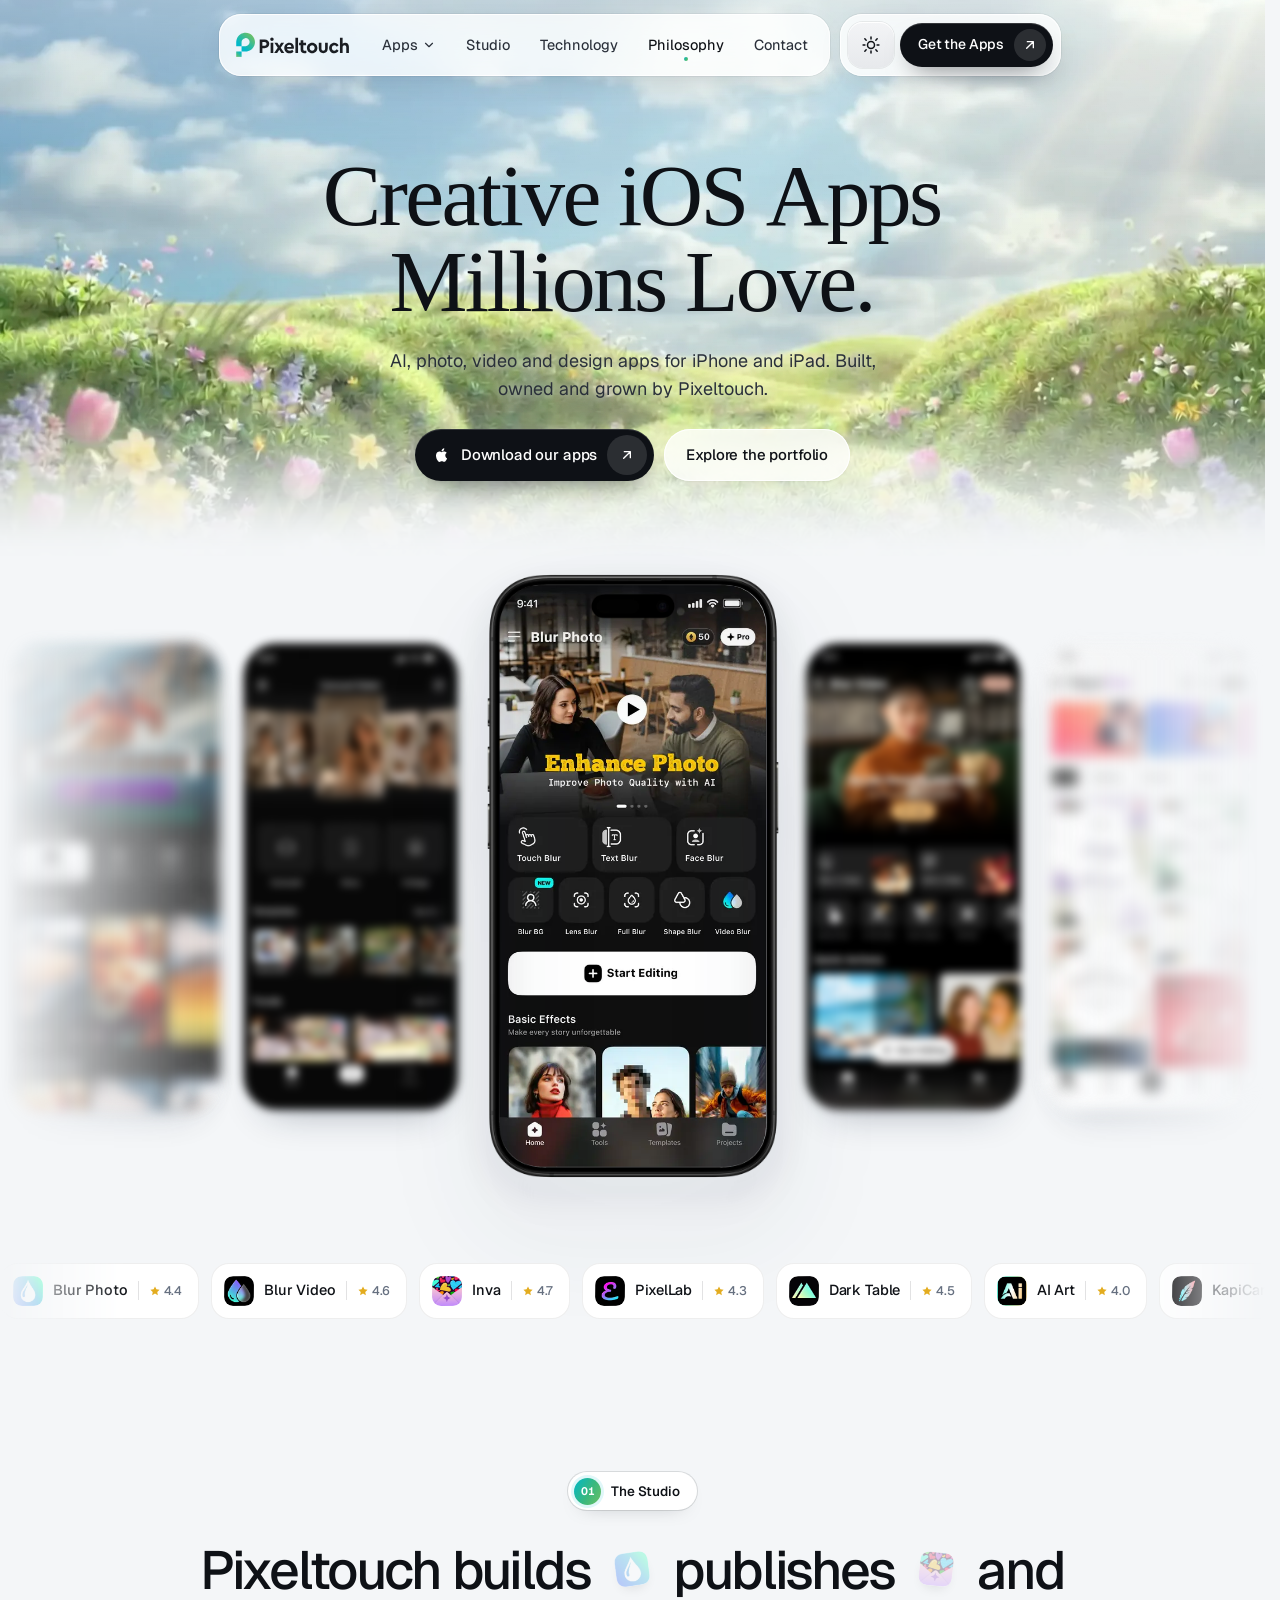
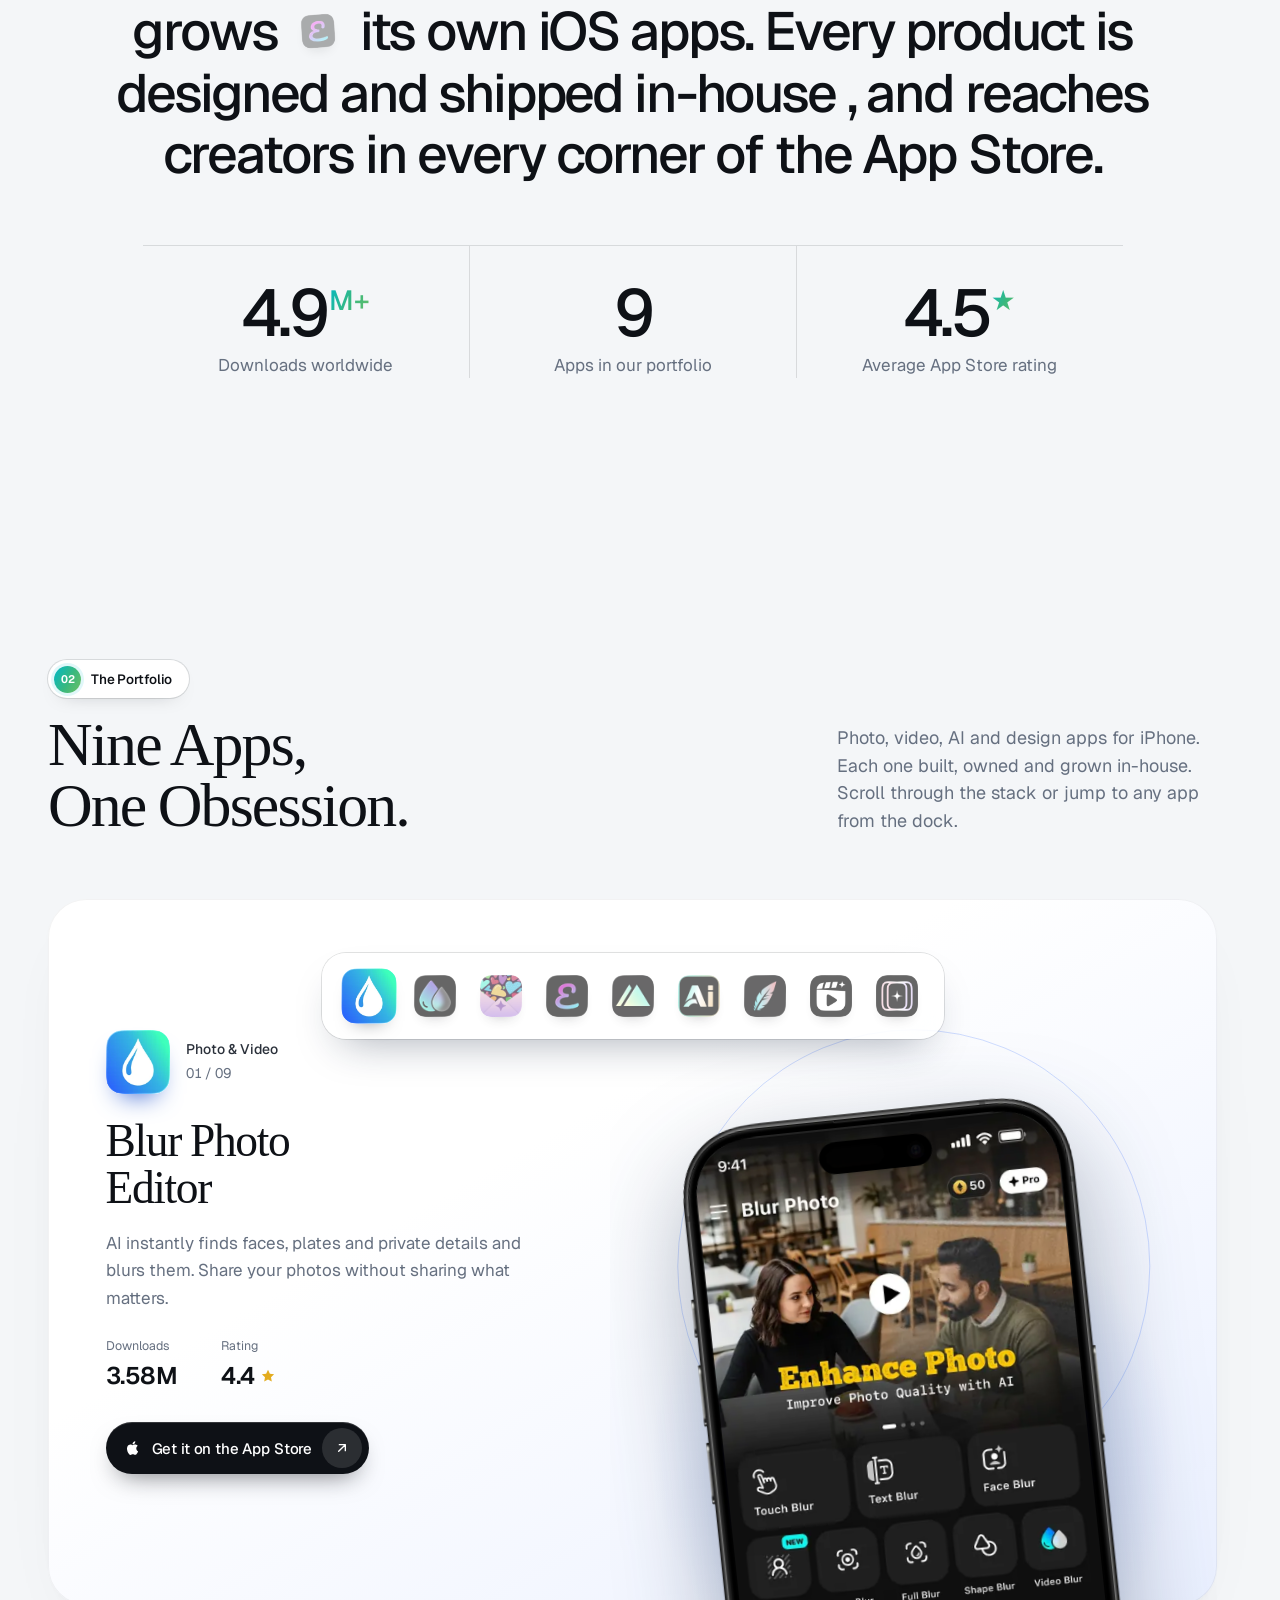
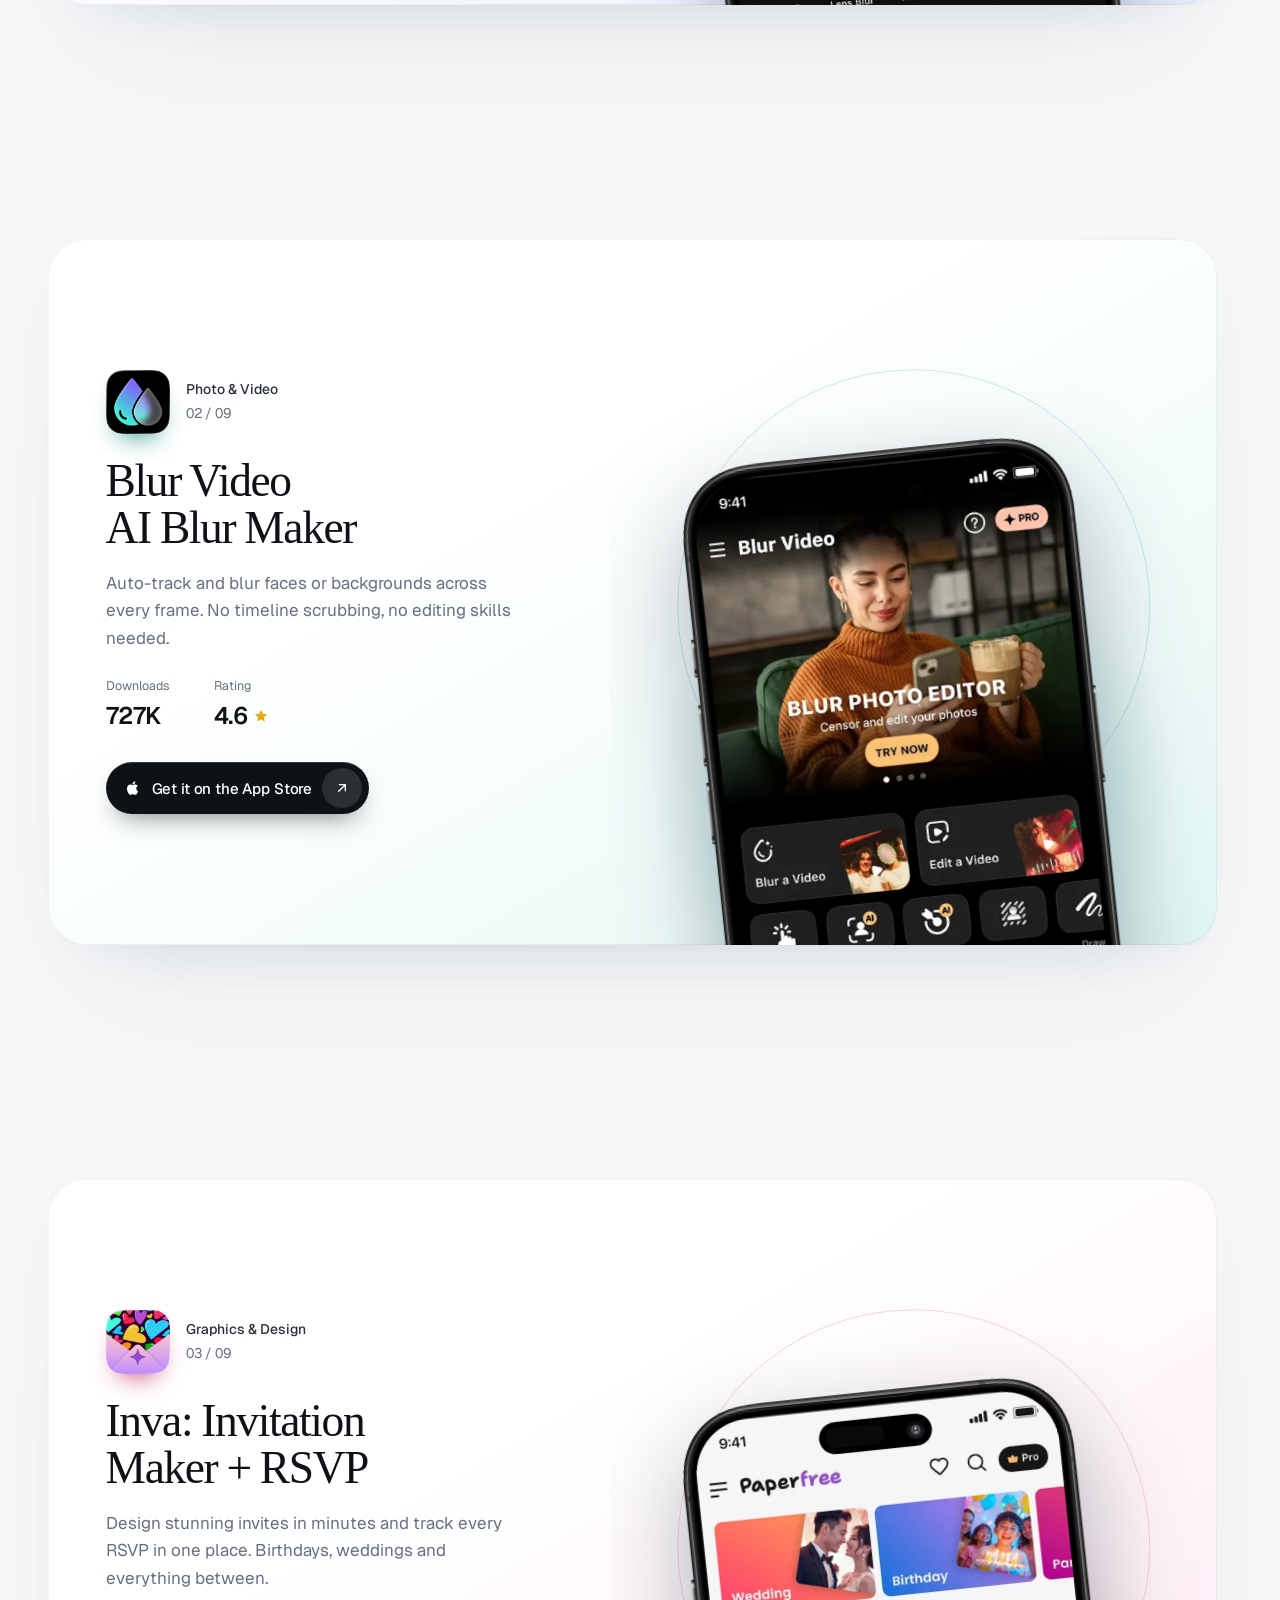
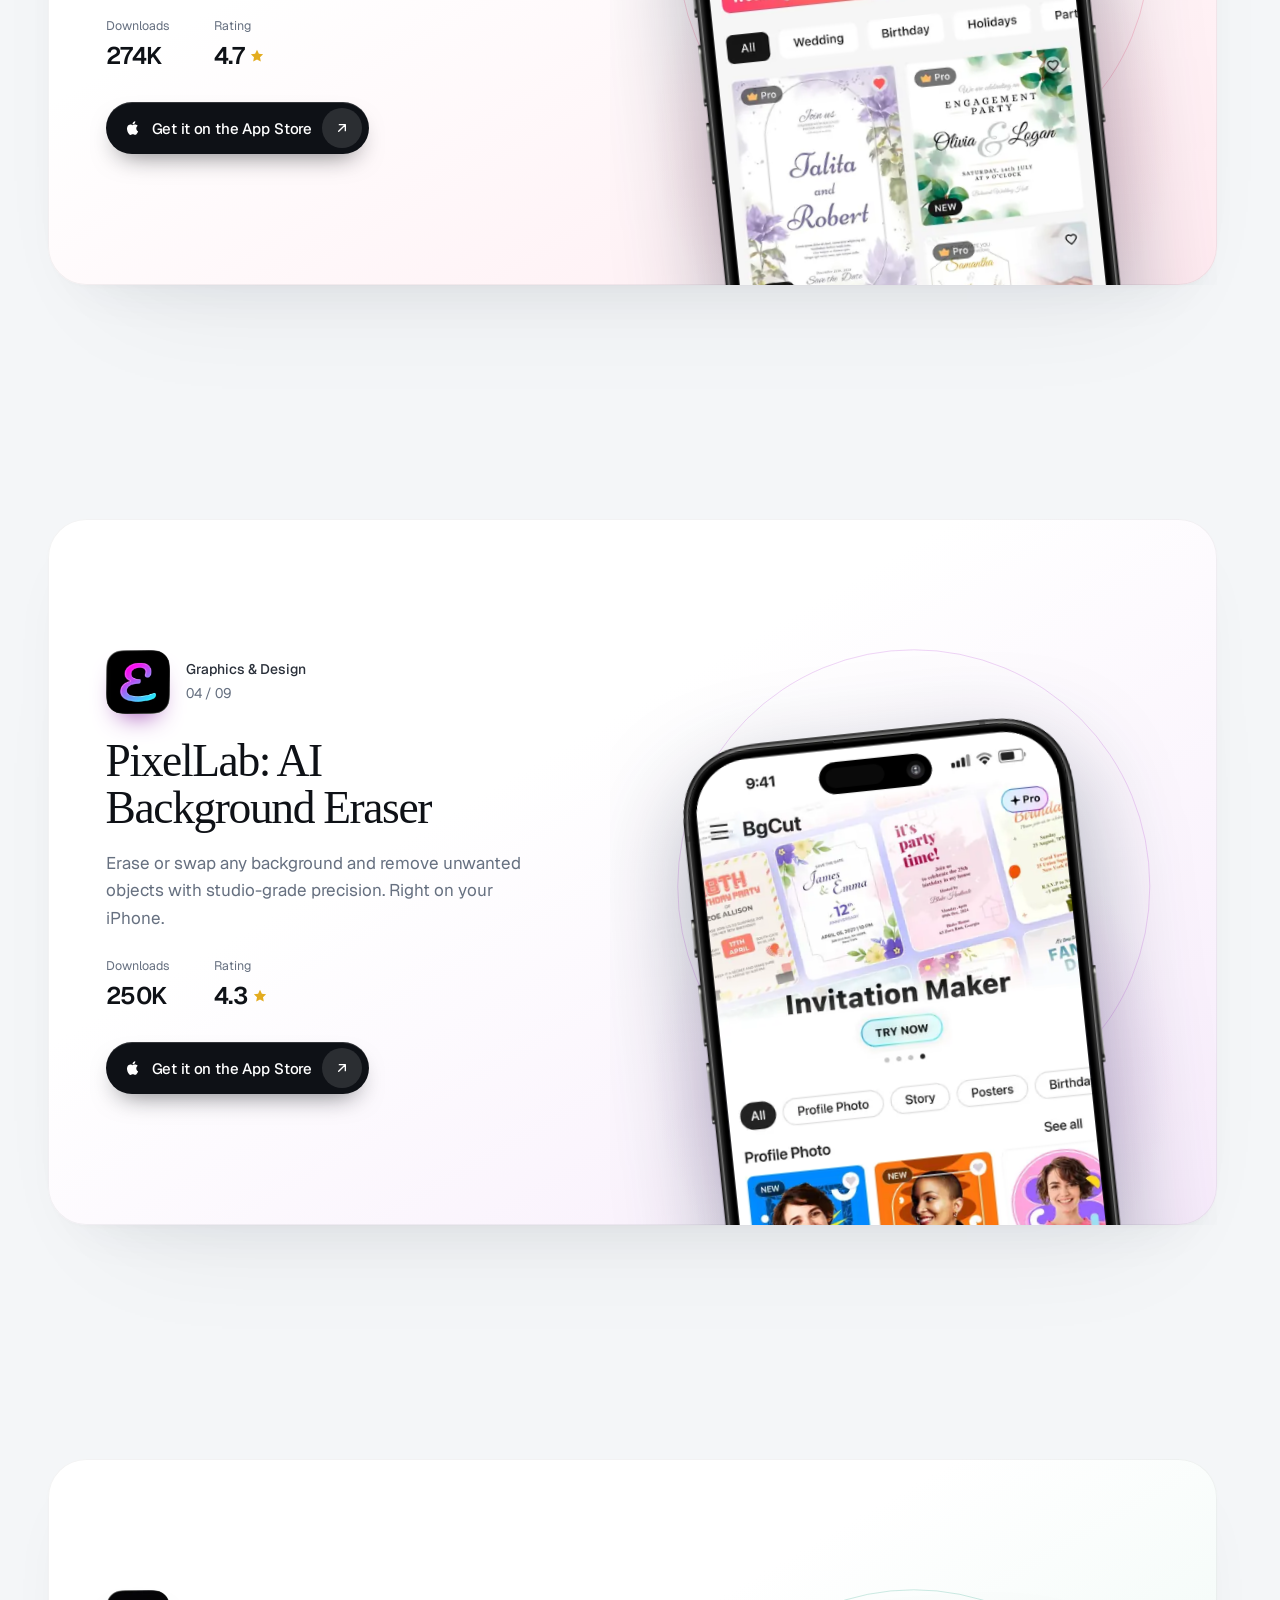
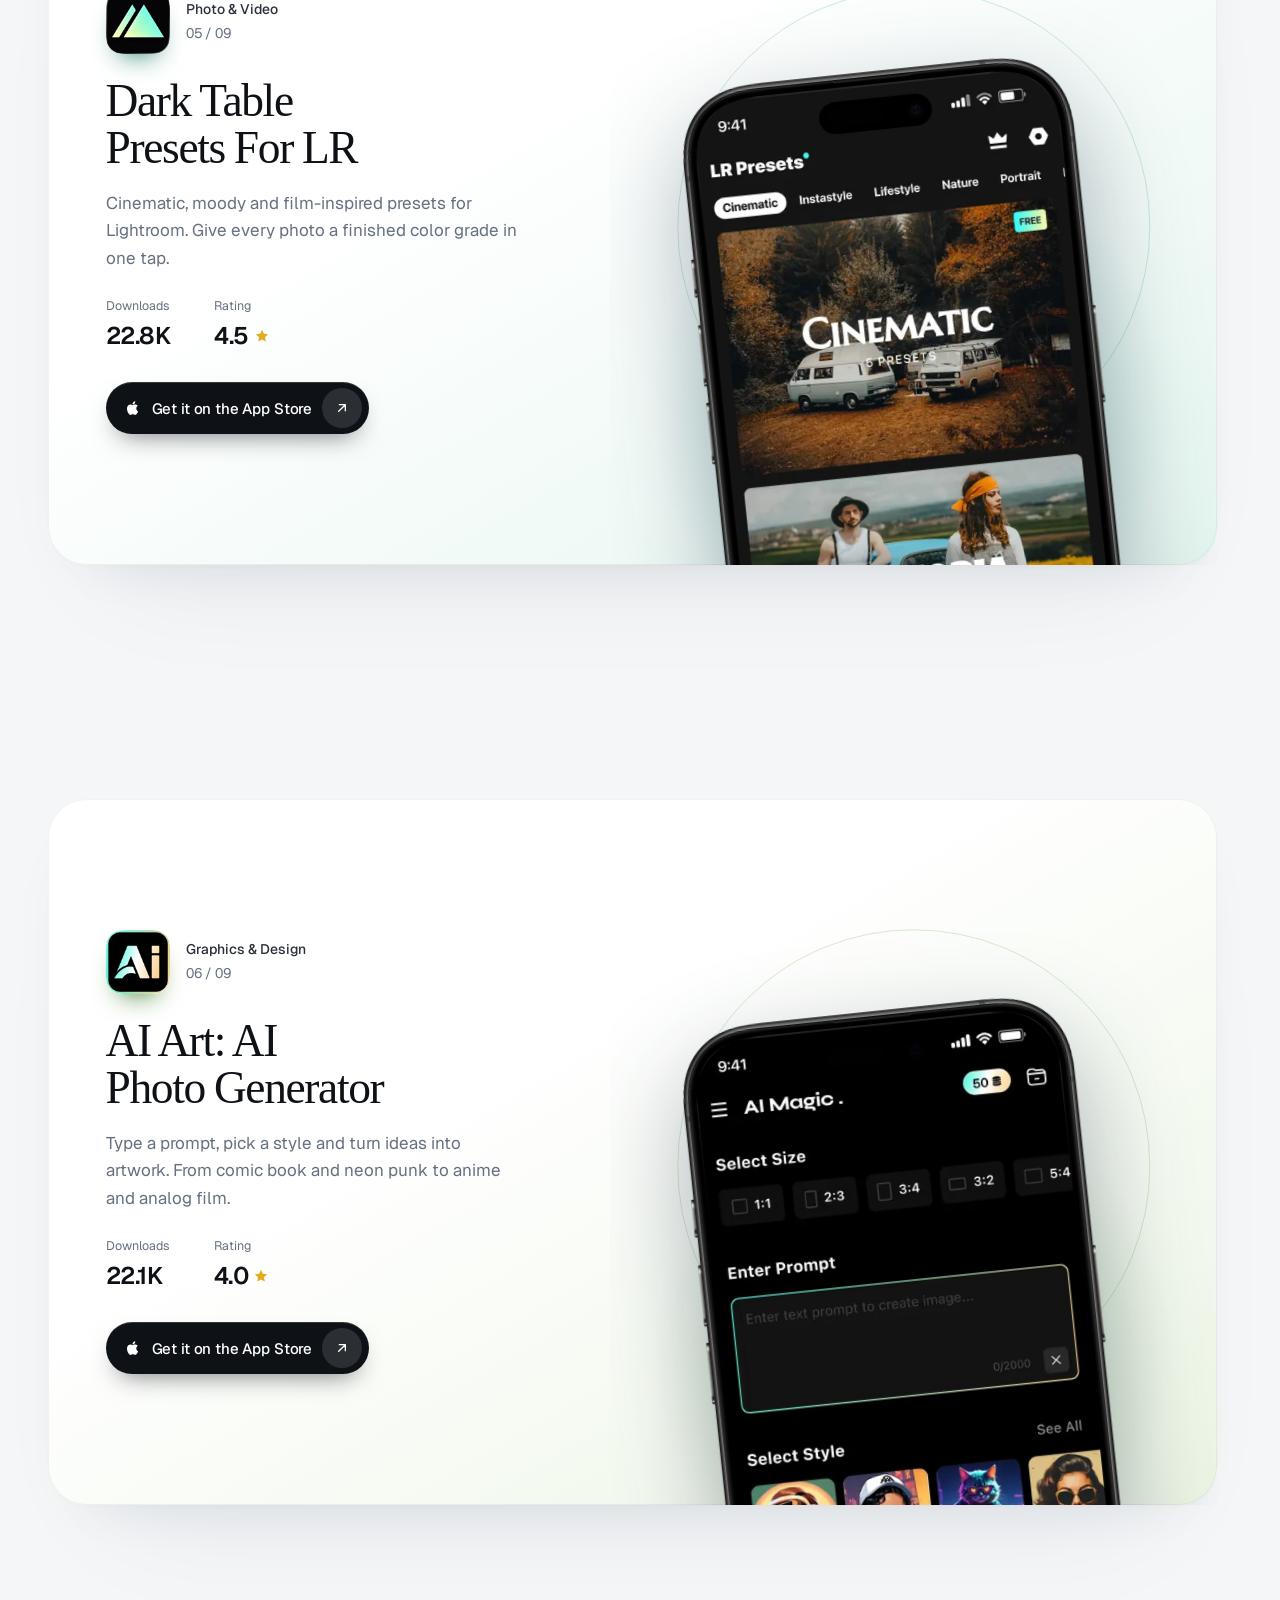
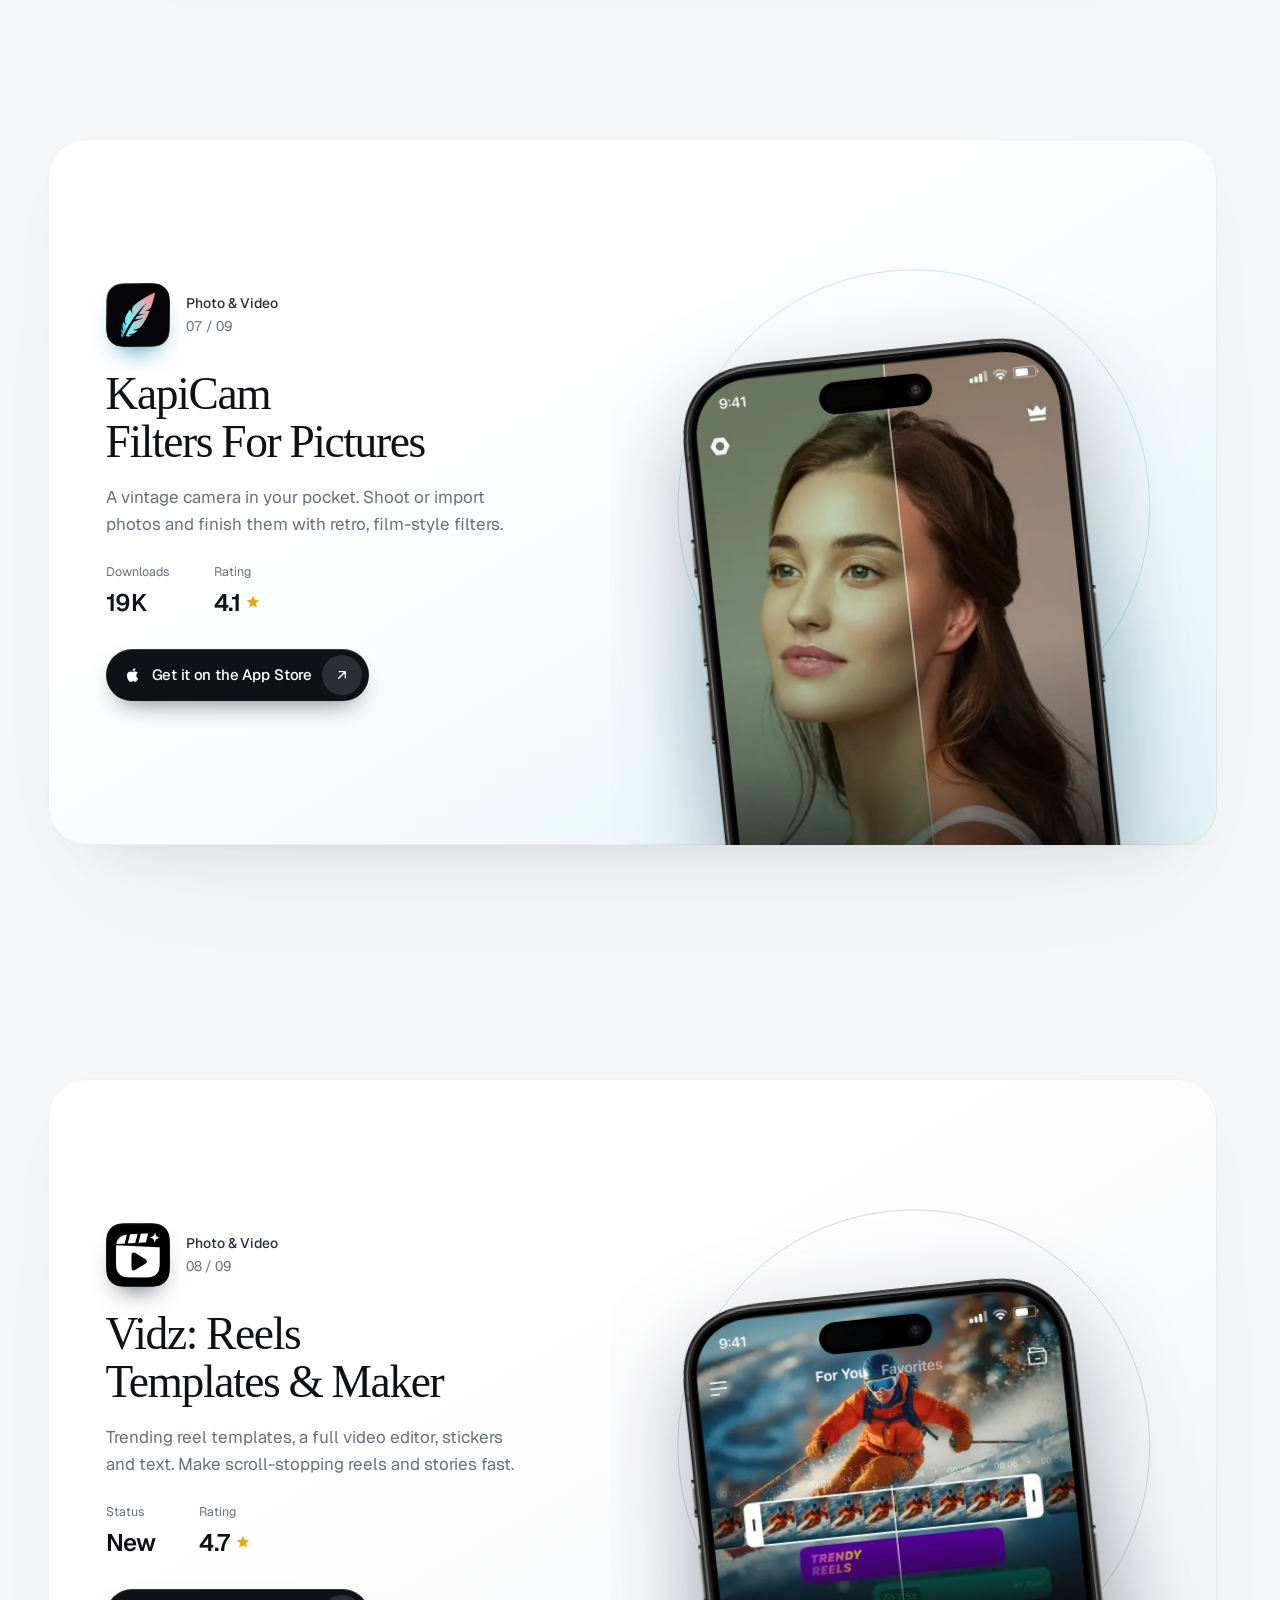
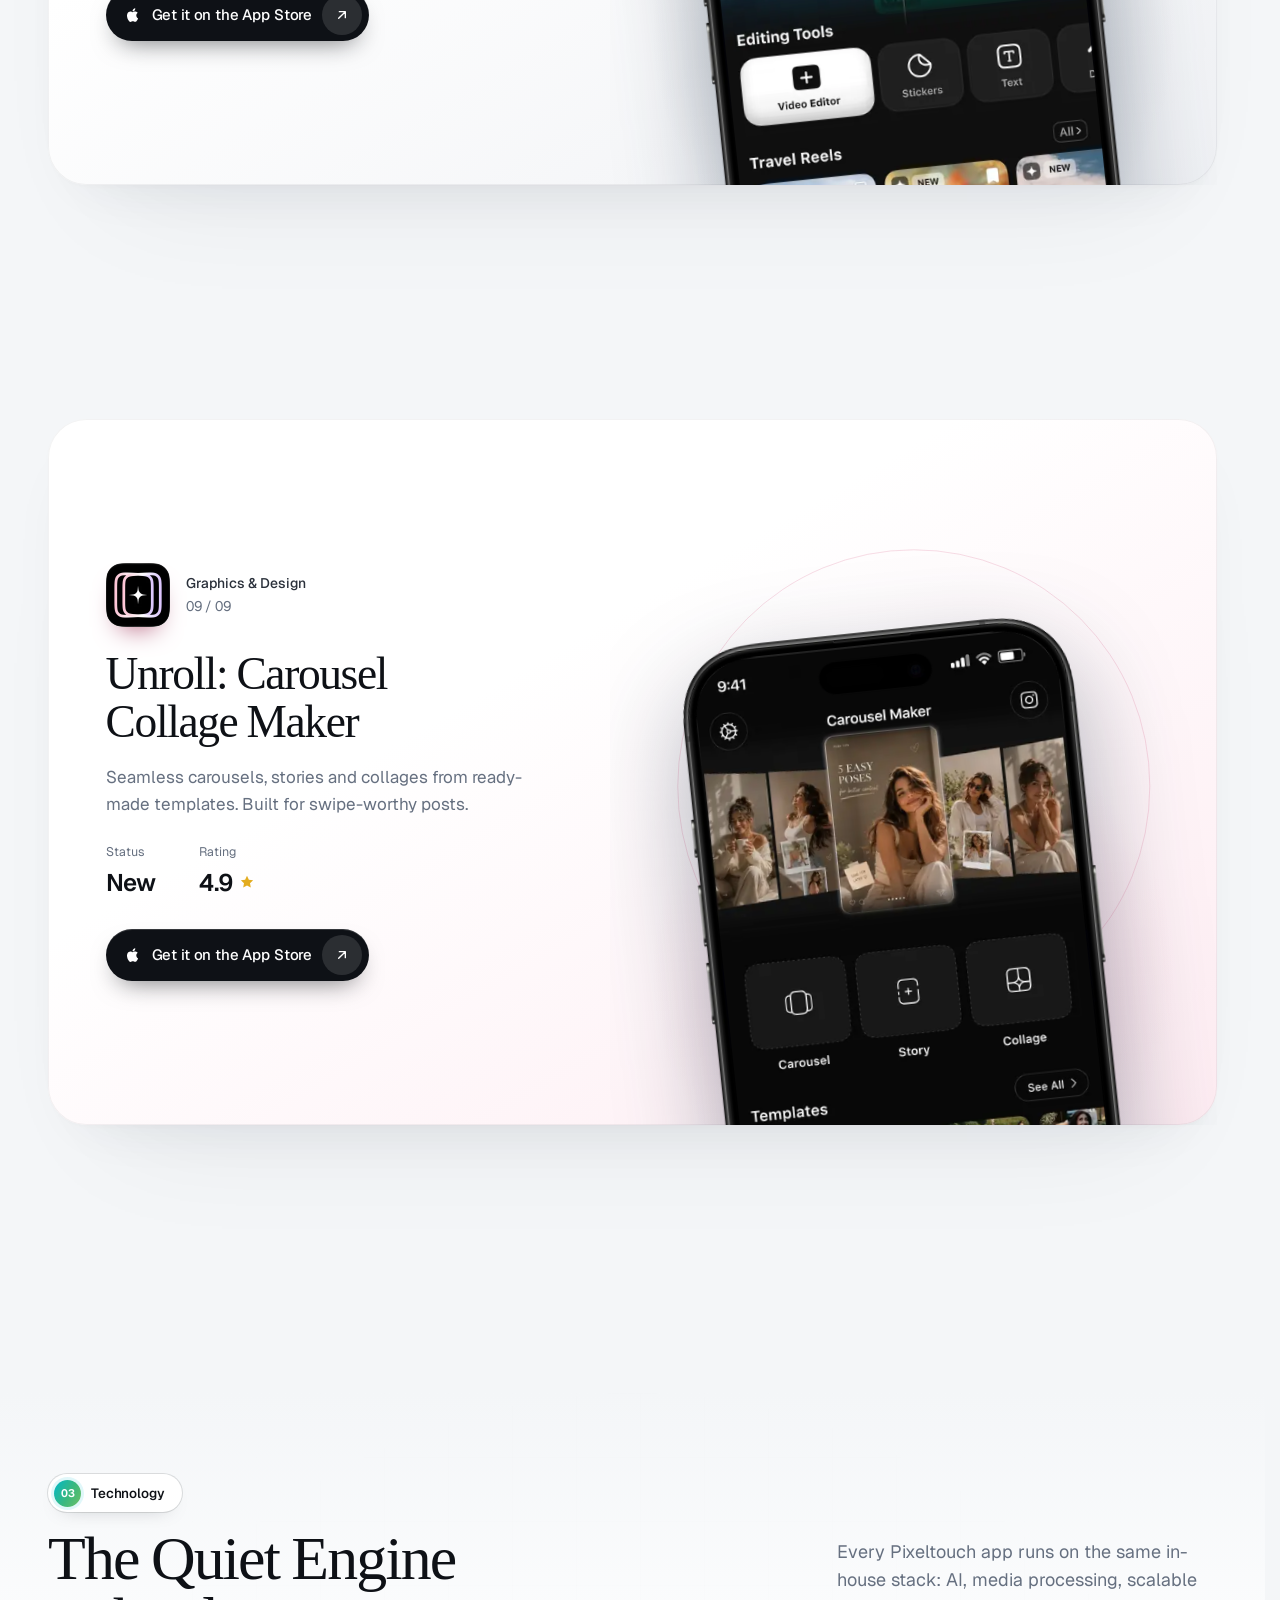
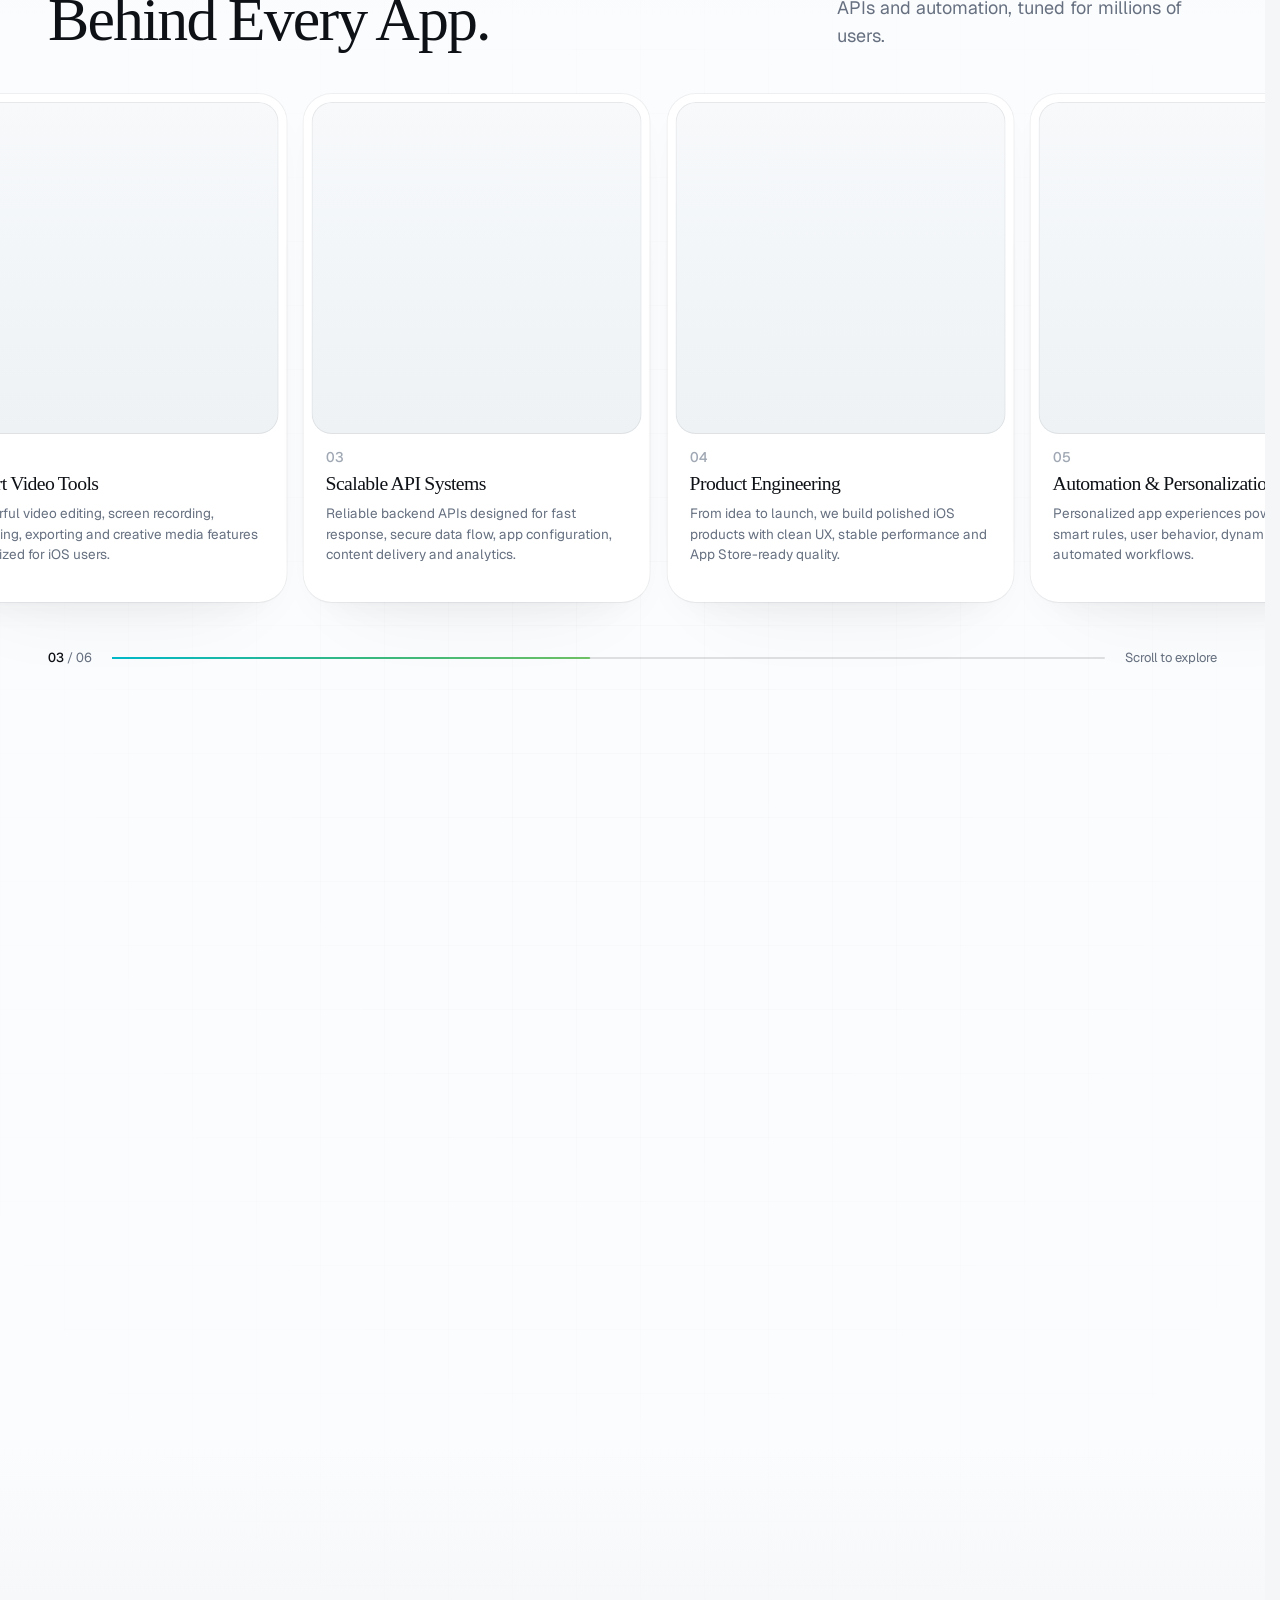
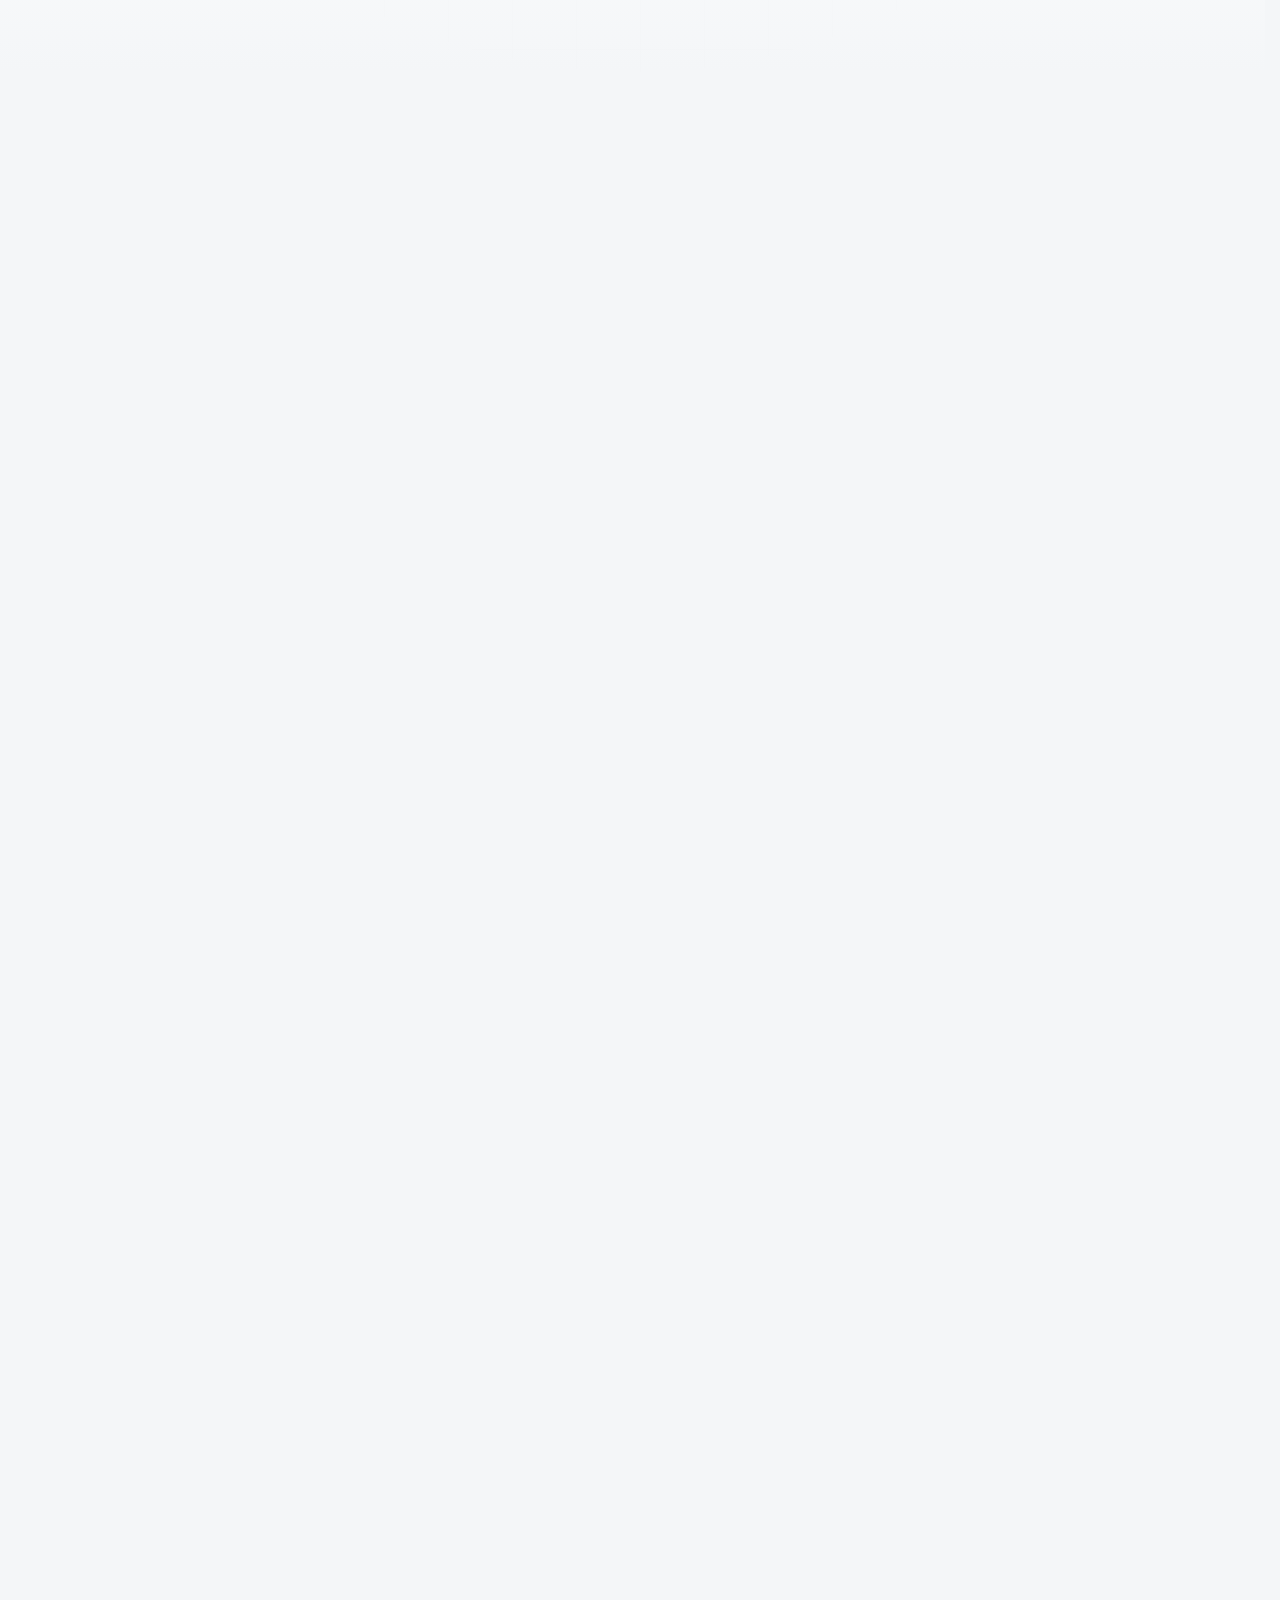
==== commit e11764de: "Tech illustrations: no hover zoom; pointer interaction off below 1920px" ====
--- a/index.html
+++ b/index.html
@@ -34,7 +34,7 @@
 <noscript><link href="https://fonts.googleapis.com/css2?family=Geist:wght@300..700&display=swap" rel="stylesheet"></noscript>
 <link rel="preload" as="image" href="assets/hero-poster.webp?v=5" imagesrcset="assets/hero-poster-sm.webp?v=5 960w, assets/hero-poster.webp?v=5 1920w" imagesizes="100vw" fetchpriority="high">
 <link rel="preload" as="script" href="assets/vendor/lenis.min.js">
-<link rel="stylesheet" href="styles.min.css?v=f1bbe260">
+<link rel="stylesheet" href="styles.min.css?v=52d41ee7">
 <script type="application/ld+json">{"@context":"https://schema.org","@graph":[{"@type":"Organization","@id":"https://pixeltouch-redesign.vercel.app/#org","name":"Pixeltouch","url":"https://pixeltouch-redesign.vercel.app/","logo":"https://pixeltouch-redesign.vercel.app/assets/brand/apple-touch-icon.png","sameAs":["https://apps.apple.com/us/developer/sohel-ibna-saad/id1374788998"]},{"@type":"WebSite","@id":"https://pixeltouch-redesign.vercel.app/#site","url":"https://pixeltouch-redesign.vercel.app/","name":"Pixeltouch","publisher":{"@id":"https://pixeltouch-redesign.vercel.app/#org"}},{"@type":"ItemList","name":"Pixeltouch iOS apps","itemListElement":[{"@type":"ListItem","position":1,"item":{"@type":"MobileApplication","name":"Blur Photo Editor","operatingSystem":"iOS","applicationCategory":"PhotographyApplication","url":"https://apps.apple.com/us/app/blur-photo-editor/id1048928936","description":"AI instantly finds faces, plates and private details and blurs them. Share your photos without sharing what matters.","image":"https://pixeltouch-redesign.vercel.app/assets/icons/blur-photo.webp","offers":{"@type":"Offer","price":"0","priceCurrency":"USD"},"author":{"@id":"https://pixeltouch-redesign.vercel.app/#org"}}},{"@type":"ListItem","position":2,"item":{"@type":"MobileApplication","name":"Blur Video - AI Blur Maker","operatingSystem":"iOS","applicationCategory":"PhotographyApplication","url":"https://apps.apple.com/us/app/blur-video-ai-blur-maker/id1584936889","description":"Auto-track and blur faces or backgrounds across every frame. No timeline scrubbing, no editing skills needed.","image":"https://pixeltouch-redesign.vercel.app/assets/icons/blur-video.webp","offers":{"@type":"Offer","price":"0","priceCurrency":"USD"},"author":{"@id":"https://pixeltouch-redesign.vercel.app/#org"}}},{"@type":"ListItem","position":3,"item":{"@type":"MobileApplication","name":"Inva: Invitation Maker + RSVP","operatingSystem":"iOS","applicationCategory":"DesignApplication","url":"https://apps.apple.com/us/app/inva-invitation-maker-rsvp/id6480167793","description":"Design stunning invites in minutes and track every RSVP in one place. Birthdays, weddings and everything between.","image":"https://pixeltouch-redesign.vercel.app/assets/icons/inva.webp","offers":{"@type":"Offer","price":"0","priceCurrency":"USD"},"author":{"@id":"https://pixeltouch-redesign.vercel.app/#org"}}},{"@type":"ListItem","position":4,"item":{"@type":"MobileApplication","name":"PixelLab: AI Background Eraser","operatingSystem":"iOS","applicationCategory":"DesignApplication","url":"https://apps.apple.com/us/app/pixellab-ai-background-eraser/id6444919134","description":"Erase or swap any background and remove unwanted objects with studio-grade precision. Right on your iPhone.","image":"https://pixeltouch-redesign.vercel.app/assets/icons/pixellab.webp","offers":{"@type":"Offer","price":"0","priceCurrency":"USD"},"author":{"@id":"https://pixeltouch-redesign.vercel.app/#org"}}},{"@type":"ListItem","position":5,"item":{"@type":"MobileApplication","name":"Dark Table - Presets for LR","operatingSystem":"iOS","applicationCategory":"PhotographyApplication","url":"https://apps.apple.com/us/app/dark-table-presets-for-lr/id6475762278","description":"Cinematic, moody and film-inspired presets for Lightroom. Give every photo a finished color grade in one tap.","image":"https://pixeltouch-redesign.vercel.app/assets/icons/darktable.webp","offers":{"@type":"Offer","price":"0","priceCurrency":"USD"},"author":{"@id":"https://pixeltouch-redesign.vercel.app/#org"}}},{"@type":"ListItem","position":6,"item":{"@type":"MobileApplication","name":"AI Art: AI Photo Generator","operatingSystem":"iOS","applicationCategory":"DesignApplication","url":"https://apps.apple.com/us/app/ai-art-ai-photo-generator/id6648780165","description":"Type a prompt, pick a style and turn ideas into artwork. From comic book and neon punk to anime and analog film.","image":"https://pixeltouch-redesign.vercel.app/assets/icons/aiart.webp","offers":{"@type":"Offer","price":"0","priceCurrency":"USD"},"author":{"@id":"https://pixeltouch-redesign.vercel.app/#org"}}},{"@type":"ListItem","position":7,"item":{"@type":"MobileApplication","name":"KapiCam - Filters for Pictures","operatingSystem":"iOS","applicationCategory":"PhotographyApplication","url":"https://apps.apple.com/us/app/kapicam-filters-for-pictures/id6470743421","description":"A vintage camera in your pocket. Shoot or import photos and finish them with retro, film-style filters.","image":"https://pixeltouch-redesign.vercel.app/assets/icons/kapicam.webp","offers":{"@type":"Offer","price":"0","priceCurrency":"USD"},"author":{"@id":"https://pixeltouch-redesign.vercel.app/#org"}}},{"@type":"ListItem","position":8,"item":{"@type":"MobileApplication","name":"Vidz: Reels Templates & Maker","operatingSystem":"iOS","applicationCategory":"PhotographyApplication","url":"https://apps.apple.com/us/app/vidz-reels-templates-maker/id6761429100","description":"Trending reel templates, a full video editor, stickers and text. Make scroll-stopping reels and stories fast.","image":"https://pixeltouch-redesign.vercel.app/assets/icons/vidz.webp","offers":{"@type":"Offer","price":"0","priceCurrency":"USD"},"author":{"@id":"https://pixeltouch-redesign.vercel.app/#org"}}},{"@type":"ListItem","position":9,"item":{"@type":"MobileApplication","name":"Unroll: Carousel Collage Maker","operatingSystem":"iOS","applicationCategory":"DesignApplication","url":"https://apps.apple.com/us/app/unroll-carousel-collage-maker/id6807681510","description":"Seamless carousels, stories and collages from ready-made templates. Built for swipe-worthy posts.","image":"https://pixeltouch-redesign.vercel.app/assets/icons/unroll.webp","offers":{"@type":"Offer","price":"0","priceCurrency":"USD"},"author":{"@id":"https://pixeltouch-redesign.vercel.app/#org"}}}]}]}</script>
 <script>document.documentElement.classList.add('js');if('scrollRestoration' in history)history.scrollRestoration='manual';try{var t=sessionStorage.getItem('pt-theme');if(t==='dark'){document.documentElement.dataset.theme='dark';document.querySelector('meta[name=theme-color]').content='#0a0c0f'}}catch(e){}</script>
 </head>
@@ -569,6 +569,6 @@
 </footer>
 
 <script src="assets/vendor/lenis.min.js" defer></script>
-<script src="app.min.js?v=f1bbe260" defer></script>
+<script src="app.min.js?v=52d41ee7" defer></script>
 </body>
 </html>
--- a/styles.min.css
+++ b/styles.min.css
@@ -1 +1 @@
-:root{--bg:#f4f6f8;--bg-2:#eef1f4;--surface:#ffffff;--ink:#0e1116;--ink-2:#2a303a;--muted:#667080;--soft:#a0a8b4;--line:rgba(14,17,22,.07);--line-2:rgba(14,17,22,.12);--on-ink:rgb(var(--glass-rgb));--on-ink-rgb:255 255 255;--glass-rgb:255 255 255;--bg-rgb:244 246 248;--bg-soft:#fbfcfd;--ghost-a:#f3f4f6;--ghost-b:#e7e9ec;--art-a:#f7f9fb;--art-b:#eef2f5;color-scheme:light;--teal:#00b8c9;--leaf:#6ec064;--grad:linear-gradient(120deg,#00b8c9 0%,#39b87e 55%,#6ec064 100%);--r-xl:36px;--r-lg:28px;--r-md:20px;--r-sm:14px;--shadow-1:0 1px 2px rgba(14,17,22,.04),0 6px 18px -8px rgba(14,17,22,.1);--shadow-2:0 2px 6px rgba(14,17,22,.04),0 28px 60px -24px rgba(26,48,80,.28);--shadow-phone:0 50px 90px -34px rgba(20,36,60,.55),0 22px 40px -22px rgba(20,36,60,.4);--ease:cubic-bezier(.22,1,.36,1);--ease-io:cubic-bezier(.65,0,.35,1);--wrap:1260px;--gutter:clamp(20px,4vw,48px)}*,*:before,*:after{box-sizing:border-box}html{-webkit-text-size-adjust:100%;scroll-padding-top:100px}html:not(.lenis){scroll-behavior:smooth}html.lenis,html.lenis body{height:auto}.lenis.lenis-smooth{scroll-behavior:auto!important}body{margin:0;background:var(--bg);color:var(--ink);font-family:Geist,ui-sans-serif,system-ui,sans-serif;font-size:16px;line-height:1.55;-webkit-font-smoothing:antialiased;-moz-osx-font-smoothing:grayscale;font-feature-settings:"ss01","cv11";overflow-x:clip}img,video,svg{display:block;max-width:100%}a{color:inherit;text-decoration:none}button,input,textarea{font:inherit;color:inherit}button{cursor:pointer}h1,h2,h3,h4,p{margin:0}ul,ol{margin:0;padding:0;list-style:none}:focus-visible{outline:2px solid var(--teal);outline-offset:3px;border-radius:10px}::selection{background:#bfeff3;color:var(--ink)}.skip{position:fixed;left:16px;top:-60px;z-index:300;background:var(--ink);color:var(--on-ink);padding:10px 16px;border-radius:12px;transition:top .3s var(--ease)}.skip:focus{top:16px}.wrap{width:min(var(--wrap),100% - var(--gutter)*2);margin-inline:auto}.soft{color:var(--soft)}.progress{position:fixed;inset:0 0 auto;height:2px;z-index:150;pointer-events:none}.progress i{display:block;height:100%;background:var(--grad);transform-origin:0 50%;transform:scaleX(var(--p,0))}.h2{font-size:clamp(36px,5vw,66px);line-height:1.02;letter-spacing:-.04em;font-weight:500;text-wrap:balance}.kicker{display:inline-flex;align-items:center;gap:10px;height:38px;padding:0 17px 0 6px;border-radius:99px;background:var(--surface);box-shadow:0 0 0 1px var(--line-2),0 8px 20px -14px #0e111659;font-size:13.5px;font-weight:550;color:var(--ink);letter-spacing:-.01em;white-space:nowrap}.kicker>i{display:grid;place-items:center;width:27px;height:27px;border-radius:99px;background:var(--grad);color:#fff;font-style:normal;font-size:11px;font-weight:650;font-variant-numeric:tabular-nums;letter-spacing:.02em;box-shadow:0 0 0 3px #00b8c91f}.kicker--glass{background:rgb(var(--glass-rgb) / .78);backdrop-filter:blur(12px);-webkit-backdrop-filter:blur(12px)}.btn{--h:52px;position:relative;display:inline-flex;align-items:center;justify-content:center;gap:10px;height:var(--h);padding:0 7px 0 22px;border-radius:99px;font-weight:500;font-size:15px;letter-spacing:-.01em;white-space:nowrap;border:0;isolation:isolate;overflow:hidden;transition:transform .5s var(--ease),box-shadow .5s var(--ease),background-color .4s var(--ease),color .4s var(--ease)}.btn>svg{width:18px;height:18px;margin-left:-4px;flex:none}.btn span{position:relative}.btn__arrow{position:relative;display:grid;place-items:center;width:calc(var(--h) - 12px);height:calc(var(--h) - 12px);border-radius:99px;overflow:hidden;flex:none}.btn__arrow svg{width:16px;height:16px;transition:transform .6s var(--ease)}.btn:hover .btn__arrow svg{transform:rotate(45deg)}.btn:active{transform:scale(.97)}.btn--dark{background:var(--ink);color:var(--on-ink);box-shadow:0 1px rgb(var(--on-ink-rgb) / .16) inset,0 12px 26px -12px #0e111699}.btn--dark .btn__arrow{background:rgb(var(--on-ink-rgb) / .12);transition:background-color .5s var(--ease)}.btn--dark:before{content:"";position:absolute;inset:-1px;z-index:-1;border-radius:inherit;background:radial-gradient(90px 90px at var(--mx,50%) var(--my,120%),rgba(0,184,201,.55),rgba(110,192,100,.25) 45%,transparent 70%);opacity:0;transition:opacity .5s var(--ease)}.btn--dark:hover{transform:translateY(-2px);box-shadow:0 1px rgb(var(--on-ink-rgb) / .16) inset,0 20px 36px -14px #0e111699}.btn--dark:hover:before{opacity:1}.btn--dark:hover .btn__arrow{background:rgb(var(--on-ink-rgb) / .2)}.btn--light{background:rgb(var(--glass-rgb) / .78);color:var(--ink);padding:0 22px;box-shadow:0 0 0 1px rgb(var(--glass-rgb) / .9) inset,var(--shadow-1);backdrop-filter:blur(12px);-webkit-backdrop-filter:blur(12px)}.btn--light:hover{background:rgb(var(--glass-rgb));transform:translateY(-2px);box-shadow:0 0 0 1px rgb(var(--glass-rgb)) inset,var(--shadow-2)}.btn--ghost{background:linear-gradient(var(--ghost-a),var(--ghost-b));color:var(--ink);padding:0 18px;box-shadow:0 1px rgb(var(--glass-rgb)) inset,0 0 0 1px #0e11160f}.btn--ghost:hover{background:linear-gradient(rgb(var(--glass-rgb)),#eef0f2);transform:translateY(-1px)}.btn--sm{--h:44px;font-size:14px;padding-left:18px}.btn--icon{width:44px;padding:0!important}.btn--icon svg{margin:0;width:19px;height:19px}.btn--block{width:100%;justify-content:space-between;--h:58px}.hdr{position:fixed;inset:14px 0 auto;z-index:100;pointer-events:none;transform:translateZ(0);transition:transform .8s var(--ease);will-change:transform;backface-visibility:hidden}.hdr.is-hidden{transform:translate3d(0,-150%,0)}.hdr__inner{display:flex;justify-content:center;gap:10px;padding-inline:var(--gutter)}.pill{pointer-events:auto;position:relative;display:flex;align-items:center;gap:6px;height:62px;padding:8px;border-radius:22px;background:rgb(var(--glass-rgb) / .8);backdrop-filter:blur(20px) saturate(1.7);-webkit-backdrop-filter:blur(20px) saturate(1.7);box-shadow:0 0 0 1px rgb(var(--glass-rgb) / .85) inset,0 0 0 1px #0e11160d,0 10px 34px -16px #14284647;transition:box-shadow .6s var(--ease),background-color .6s var(--ease)}.hdr.is-scrolled .pill{background:rgb(var(--glass-rgb) / .92);box-shadow:0 0 0 1px rgb(var(--glass-rgb) / .85) inset,0 0 0 1px #0e111612,0 16px 40px -18px #14284657}.pill--nav{padding-left:16px;gap:18px}.brand{display:flex;align-items:center;color:var(--ink)}.logo{height:26px;width:auto;overflow:visible}.logo__word{opacity:.94}.logo__mark{transform-box:fill-box;transform-origin:30% 70%;transition:transform .8s var(--ease)}.brand:hover .logo__mark{transform:rotate(-10deg) scale(1.06)}.nav{position:relative;display:flex;gap:2px;isolation:isolate}.nav__link{position:relative;display:flex;align-items:center;gap:4px;height:44px;padding:0 14px;border-radius:13px;font-size:14.5px;font-weight:450;color:var(--ink-2);transition:color .35s var(--ease)}.nav__link:hover,.nav__link.is-active{color:var(--ink)}.nav__link.is-active:after{content:"";position:absolute;left:50%;bottom:6px;width:4px;height:4px;border-radius:2px;background:var(--grad);transform:translate(-50%)}.chev{display:grid;transition:transform .5s var(--ease)}.chev svg{width:14px;height:14px}.nav__has-mega.is-open .chev{transform:rotate(180deg)}.nav__blob{position:absolute;z-index:-1;top:0;left:0;height:44px;width:var(--bw,0px);border-radius:13px;background:#0e11160e;transform:translate(var(--bx,0px));opacity:var(--bo,0);transition:transform .55s var(--ease),width .55s var(--ease),opacity .35s var(--ease);pointer-events:none}.mega{position:absolute;top:calc(100% + 18px);left:-14px;width:min(620px,calc(100vw - 40px));padding:10px;border-radius:24px;background:rgb(var(--glass-rgb) / .96);backdrop-filter:blur(20px);-webkit-backdrop-filter:blur(20px);box-shadow:0 0 0 1px #0e11160f,0 30px 70px -24px #14284659;opacity:0;visibility:hidden;transform:translateY(-8px) scale(.98);transform-origin:18% 0;transition:opacity .4s var(--ease),transform .55s var(--ease),visibility 0s .55s}.mega:before{content:"";position:absolute;inset:-20px 0 auto;height:20px}.nav__has-mega.is-open .mega{opacity:1;visibility:visible;transform:none;transition:opacity .4s var(--ease),transform .55s var(--ease),visibility 0s}.mega__grid{display:grid;grid-template-columns:repeat(3,1fr);gap:4px}.mega__app{display:flex;align-items:center;gap:11px;padding:10px;border-radius:16px;transition:background-color .35s var(--ease)}.mega__app img{border-radius:11px;box-shadow:0 6px 14px -8px #0e111680;transition:transform .55s var(--ease)}.mega__app span{display:grid;min-width:0}.mega__app b{font-size:14px;font-weight:550;letter-spacing:-.015em}.mega__app small{font-size:12px;color:var(--muted);white-space:nowrap;overflow:hidden;text-overflow:ellipsis}.mega__app:hover{background:var(--tint)}.mega__app:hover img{transform:rotate(-8deg) scale(1.08)}.nav__has-mega.is-open .mega__app{animation:megaIn .6s var(--ease) both}.mega__app:nth-child(2){animation-delay:.03s!important}.mega__app:nth-child(3){animation-delay:.06s!important}.mega__app:nth-child(4){animation-delay:.09s!important}.mega__app:nth-child(5){animation-delay:.12s!important}.mega__app:nth-child(6){animation-delay:.15s!important}.mega__app:nth-child(7){animation-delay:.18s!important}.mega__app:nth-child(8){animation-delay:.21s!important}.mega__app:nth-child(9){animation-delay:.24s!important}@keyframes megaIn{0%{opacity:0;transform:translateY(8px)}}.mega__foot{display:flex;justify-content:space-between;align-items:center;gap:12px;margin-top:8px;padding:12px 14px;border-radius:16px;background:var(--bg);font-size:13px;color:var(--muted)}.mega__foot b{color:var(--ink);font-weight:550}.mega__foot a{display:inline-flex;align-items:center;gap:6px;font-weight:500;color:var(--ink)}.mega__foot a svg{width:14px;height:14px;transition:transform .5s var(--ease)}.mega__foot a:hover svg{transform:rotate(45deg)}.burger{display:none;position:relative;width:44px;height:44px;border:0;border-radius:13px;background:#0e11160d}.burger span{position:absolute;left:13px;right:13px;height:1.6px;background:var(--ink);border-radius:2px;transition:transform .5s var(--ease),top .5s var(--ease)}.burger span:first-child{top:18px}.burger span:last-child{top:25px}.hdr.menu-open .burger span:first-child{top:21.5px;transform:rotate(45deg)}.hdr.menu-open .burger span:last-child{top:21.5px;transform:rotate(-45deg)}.mnav{display:none}.hero{position:relative;isolation:isolate;overflow-x:clip;padding-bottom:clamp(36px,5vw,64px)}.hero__top{position:relative;isolation:isolate;padding:clamp(128px,17vh,168px) 0 clamp(72px,10vh,112px)}.hero__media{position:absolute;inset:0;z-index:-1;overflow:hidden;background:url(assets/hero-poster.webp?v=5) 50% 55%/cover}.hero__media video{width:100%;height:100%;object-fit:cover;object-position:50% 55%;opacity:0;transition:opacity 1.6s var(--ease);transform:scale(calc(1.04 + var(--hp,0)*.06)) translateY(calc(var(--hp,0)*40px));will-change:transform}.hero__media video.is-ready{opacity:1}.hero__veil{position:absolute;inset:0;background:radial-gradient(70% 60% at 50% 34%,rgb(var(--glass-rgb) / .5),transparent 72%),linear-gradient(180deg,rgb(var(--bg-rgb) / .18) 0%,rgb(var(--bg-rgb) / 0) 30%,rgb(var(--bg-rgb) / .45) 62%,rgb(var(--bg-rgb) / .86) 84%,var(--bg) 100%)}.hero__copy{position:relative;z-index:3;display:grid;justify-items:center;text-align:center;gap:22px;padding-inline:var(--gutter)}.hero__title{font-size:clamp(46px,7.6vw,108px);line-height:.96;letter-spacing:-.05em;font-weight:500;text-wrap:balance}.hero__title:not(.is-split){visibility:hidden}.hero__title .soft{color:#1a2c466b}.hero__title .w{display:inline-block;overflow:hidden;vertical-align:top;padding-bottom:.1em;margin-bottom:-.1em}.hero__title .w>span{display:inline-block;transform:translateY(108%) rotate(4deg);transform-origin:0 100%;transition:transform 1.3s var(--ease);transition-delay:calc(var(--i)*60ms + .12s)}.is-loaded .hero__title .w>span{transform:none}.hero__lede{max-width:540px;font-size:clamp(16px,1.45vw,18.5px);color:#33404f}.hero__ctas{display:flex;flex-wrap:wrap;justify-content:center;gap:10px;margin-top:4px}[data-hero]{opacity:0;transform:translateY(20px);filter:blur(8px);transition:opacity 1.2s var(--ease),transform 1.2s var(--ease),filter 1.2s var(--ease)}[data-hero="1"]{transition-delay:.5s}[data-hero="2"]{transition-delay:.65s}[data-hero="3"]{transition-delay:.85s;transform:translateY(70px)}.is-loaded [data-hero]{opacity:1;transform:none;filter:none}.show{--W:300px;--H:calc(var(--W) / .4918);--st:calc(var(--H) * .02245);--sw:calc(var(--W) * .8935);--sh:calc(var(--H) * .9551);position:relative;z-index:2;height:calc(var(--H) + 8px);touch-action:pan-y;user-select:none;-webkit-user-select:none}.show__rail{position:absolute;inset:0;-webkit-mask:linear-gradient(90deg,transparent 0,#000 18%,#000 82%,transparent 100%);mask:linear-gradient(90deg,transparent 0,#000 18%,#000 82%,transparent 100%)}.hc{--g:0;--br:1;--bl:1.6px;position:absolute;left:50%;top:var(--st);width:var(--sw);height:var(--sh);margin-left:calc(var(--sw) / -2);padding:0;border:0;background:#e9ecf0;border-radius:15.25%/7.02%;overflow:hidden;cursor:pointer;box-shadow:0 0 0 1px #0e11160f,0 26px 50px -30px #14243c73;filter:grayscale(var(--g)) brightness(var(--br)) blur(calc(var(--bl) * var(--blk,1)));transform:translate3d(var(--x,0px),0,0) scale(var(--s,1));opacity:var(--o,1);transition:transform 1.25s var(--ease),opacity 1s var(--ease),filter 1.1s var(--ease),box-shadow .8s var(--ease);will-change:transform,filter}.hc img{width:100%;height:100%;object-fit:cover;object-position:top;pointer-events:none}.hc.is-side:hover{--br:1.03;--blk:.35;box-shadow:0 0 0 1px #0e11161a,0 34px 60px -30px #14243c8c}.hc.is-center{--g:0;--bl:0px;cursor:default;box-shadow:none}.hc.no-anim{transition:none}.device{position:absolute;left:50%;top:0;z-index:20;width:var(--W);height:var(--H);margin-left:calc(var(--W) / -2);max-width:none;pointer-events:none;filter:drop-shadow(0 46px 44px rgba(20,36,60,.28)) drop-shadow(0 14px 16px rgba(20,36,60,.18))}.strip{position:relative;z-index:3;padding:10px 0 0}.marquee{display:flex;overflow:hidden;-webkit-mask:linear-gradient(90deg,transparent,#000 10%,#000 90%,transparent);mask:linear-gradient(90deg,transparent,#000 10%,#000 90%,transparent)}.marquee__track{display:flex;gap:12px;padding-right:12px;flex-shrink:0;animation:marquee 50s linear infinite}.marquee:hover .marquee__track{animation-play-state:paused}@keyframes marquee{to{transform:translate(-100%)}}.chip{display:flex;align-items:center;gap:10px;height:56px;padding:0 16px 0 12px;border-radius:18px;background:var(--surface);border:1px solid var(--line);font-size:14.5px;font-weight:500;letter-spacing:-.01em;white-space:nowrap;transition:transform .55s var(--ease),box-shadow .55s var(--ease)}.chip img{border-radius:9px}.chip em{display:flex;align-items:center;gap:3px;font-style:normal;font-size:12.5px;color:var(--muted);padding-left:10px;border-left:1px solid var(--line-2)}.chip em svg{width:12px;height:12px;color:#e3ac1f}.chip:hover{transform:translateY(-3px);box-shadow:var(--shadow-2)}.statement{padding:clamp(100px,12vw,170px) 0 clamp(70px,9vw,120px);text-align:center}.statement .wrap{display:grid;justify-items:center;gap:30px}.statement__text{max-width:1080px;font-size:clamp(28px,4vw,54px);line-height:1.14;letter-spacing:-.04em;font-weight:500;text-wrap:balance}.statement__text .sw{color:rgba(14,17,22,calc(.15 + var(--o,0)*.85));transition:color .3s linear}.ico{display:inline-block;width:1.05em;height:1.05em;vertical-align:-.16em;margin:0 .04em;transform:rotate(var(--r)) scale(calc(.6 + var(--o,0)*.4));opacity:calc(.3 + var(--o,0)*.7);transition:transform .6s var(--ease),opacity .3s linear}.ico img{width:100%;height:100%;border-radius:.26em;box-shadow:0 .2em .4em -.2em #0e111673}.stats{display:grid;grid-template-columns:repeat(3,1fr);width:100%;max-width:980px;margin-top:30px;border-top:1px solid var(--line-2)}.stat{display:grid;gap:6px;padding:34px 20px 0}.stat+.stat{border-left:1px solid var(--line-2)}.stat b{font-size:clamp(44px,5.4vw,72px);font-weight:500;letter-spacing:-.05em;line-height:1;font-variant-numeric:tabular-nums}.stat sup{font-size:.42em;vertical-align:.95em;margin-left:.08em;background:var(--grad);-webkit-background-clip:text;background-clip:text;color:transparent;letter-spacing:0}.stat>span{color:var(--muted);font-size:15px}.lab{padding:clamp(110px,13vw,180px) 0}.lab__head{display:flex;justify-content:space-between;align-items:flex-end;gap:30px;margin-bottom:clamp(56px,7vw,96px)}.lab__head>div:first-child{display:grid;gap:16px;justify-items:start}.lab__aside{max-width:380px;color:var(--muted);font-size:16.5px}.tech{position:relative;height:var(--tech-h,300vh);background:linear-gradient(180deg,var(--bg),var(--bg-soft) 12%,var(--bg-soft) 88%,var(--bg))}.tech:before{content:"";position:absolute;inset:0;pointer-events:none;opacity:.55;background-image:linear-gradient(rgba(14,17,22,.035) 1px,transparent 1px),linear-gradient(90deg,rgba(14,17,22,.035) 1px,transparent 1px);background-size:64px 64px;-webkit-mask:radial-gradient(70% 60% at 50% 50%,#000,transparent);mask:radial-gradient(70% 60% at 50% 50%,#000,transparent)}.tech__pin{position:sticky;top:0;height:100vh;height:100svh;display:grid;grid-template-columns:minmax(0,1fr);grid-template-rows:auto auto auto;align-content:center;padding:clamp(84px,11vh,120px) 0 clamp(24px,4vh,44px);overflow:hidden}.tech__intro{display:flex;justify-content:space-between;align-items:flex-end;gap:30px}.tech__intro>div{display:grid;gap:16px;justify-items:start}.tech__intro>p{max-width:380px;color:var(--muted);font-size:16.5px}.tech__viewport{display:flex;align-items:center;min-height:0;min-width:0;margin-top:clamp(48px,8vh,96px)}.tech__track{display:flex;gap:18px;padding-left:max(var(--gutter),calc((100vw - var(--wrap))/2));padding-right:var(--gutter);transform:translate3d(var(--tx,0px),0,0);will-change:transform}.tcard{position:relative;flex:none;width:clamp(290px,27vw,380px);height:min(50vh,450px);min-height:370px;display:flex;flex-direction:column;padding:26px;border-radius:var(--r-lg);background:var(--surface);box-shadow:0 0 0 1px var(--line),var(--shadow-1);overflow:hidden;transition:transform .7s var(--ease),box-shadow .7s var(--ease)}.tcard:hover{transform:translateY(-8px);box-shadow:0 0 0 1px var(--line),var(--shadow-2)}.tcard__n{display:block;margin-top:auto;margin-bottom:10px;font-size:14px;font-weight:500;font-variant-numeric:tabular-nums;letter-spacing:.02em;line-height:1;color:var(--soft);transition:color .5s}.tcard:hover .tcard__n{color:var(--ink)}.tcard h3{white-space:nowrap;font-size:clamp(21px,1.8vw,25px);letter-spacing:-.035em;font-weight:500;line-height:1.15}.tcard p{margin-top:10px;color:var(--muted);font-size:15px;line-height:1.5}.tcard__art{position:relative;flex:none;height:58%;margin:-8px -8px 0;border-radius:20px;background:var(--art-a);overflow:hidden}@keyframes decorMarch{to{stroke-dashoffset:-24}}@keyframes accPulse{0%,to{opacity:1}50%{opacity:.35}}@keyframes shadowBreath{50%{transform:scaleX(.82);opacity:.6}}@keyframes artDrift{0%{transform:translate3d(0,4px,0)}to{transform:translate3d(0,-4px,0)}}.tcard--end{justify-content:space-between;background:var(--ink);color:var(--on-ink);box-shadow:none}.tcard--end .soft{color:rgb(var(--on-ink-rgb) / .45)}.tcard .tcard__quote{margin:0;color:var(--on-ink);font-size:clamp(28px,2.6vw,38px);line-height:1.08;letter-spacing:-.04em;font-weight:500}.tcard--end .btn{align-self:flex-start;background:var(--on-ink);color:var(--ink)}.tcard--end .btn .btn__arrow{background:#0e111614}.tech__foot{display:flex;align-items:center;gap:20px;margin-top:clamp(36px,6vh,72px);font-size:13px;color:var(--muted)}.tech__idx{font-variant-numeric:tabular-nums}.tech__idx b{color:var(--ink);font-weight:500}.tech__bar{flex:1;height:2px;border-radius:2px;background:var(--line-2);overflow:hidden}.tech__bar i{display:block;height:100%;background:var(--grad);transform-origin:0 50%;transform:scaleX(var(--tp,0))}.philo{position:relative;overflow-x:clip;padding:clamp(100px,12vw,160px) 0 clamp(60px,8vw,100px)}.philo__head{display:grid;gap:22px;justify-items:center;text-align:center}.philo__title{font-size:clamp(36px,5vw,66px);line-height:1.02;letter-spacing:-.04em;font-weight:500}.philo__title em{font-style:normal;font-weight:500;background:var(--grad);-webkit-background-clip:text;background-clip:text;color:transparent;padding-right:.04em}.ticker{display:flex;overflow:hidden;margin:clamp(44px,6vw,72px) 0 clamp(30px,4vw,48px);padding:20px 0;border-block:1px solid var(--line-2)}.ticker__track{display:flex;align-items:center;gap:28px;padding-right:28px;flex-shrink:0;animation:marquee 60s linear infinite}.ticker span{font-size:clamp(17px,1.6vw,21px);letter-spacing:-.02em;color:var(--ink-2);white-space:nowrap}.ticker i{width:9px;height:9px;border-radius:2px;background:var(--grad);flex:none;transform:rotate(45deg)}.tenets{counter-reset:t}.tenet{position:relative;display:grid;grid-template-columns:80px 1fr minmax(240px,340px);align-items:center;gap:24px;padding:clamp(22px,2.6vw,34px) 0;border-bottom:1px solid var(--line-2);cursor:default}.tenet:before{content:"";position:absolute;inset:0 -24px;z-index:-1;border-radius:0;background:var(--surface);opacity:0;transform:scaleY(.7);transition:opacity .5s var(--ease),transform .6s var(--ease)}.tenet__n{font-size:15px;font-weight:500;font-variant-numeric:tabular-nums;color:var(--soft);transition:color .5s}.tenet h3{font-size:clamp(22px,2.3vw,32px);line-height:1.15;letter-spacing:-.035em;font-weight:500;color:var(--ink);transition:color .55s var(--ease),transform .7s var(--ease)}.tenet p{color:var(--muted);font-size:15.5px;transition:color .5s var(--ease)}.tenet:hover:before{opacity:1;transform:none}.tenet:hover h3{transform:translate(10px)}.tenet:hover .tenet__n{color:var(--teal)}.tenet:hover p{color:var(--ink-2)}.cta{padding:clamp(40px,6vw,80px) 0}.cta__card{position:relative;display:grid;grid-template-columns:1fr 1fr;align-items:center;min-height:560px;border-radius:var(--r-xl);overflow:hidden;isolation:isolate;padding:clamp(28px,5vw,72px);gap:40px}.cta__bg{position:absolute;inset:0;z-index:-1;overflow:hidden}.cta__bg img{position:absolute;left:0;top:-8%;width:100%;height:116%;max-width:none;object-fit:cover;object-position:50% 70%;transform:translate3d(0,calc((var(--cp,.5) - .5) * -50px),0)}.pblur{position:absolute;inset:0;pointer-events:none}.pblur i{position:absolute;inset:0}.pblur i:nth-child(1){backdrop-filter:blur(2px);-webkit-backdrop-filter:blur(2px)}.pblur i:nth-child(2){backdrop-filter:blur(4px);-webkit-backdrop-filter:blur(4px);-webkit-mask:linear-gradient(90deg,#000 0,#000 66%,transparent 88%);mask:linear-gradient(90deg,#000 0,#000 66%,transparent 88%)}.pblur i:nth-child(3){backdrop-filter:blur(7px);-webkit-backdrop-filter:blur(7px);-webkit-mask:linear-gradient(90deg,#000 0,#000 52%,transparent 74%);mask:linear-gradient(90deg,#000 0,#000 52%,transparent 74%)}.pblur i:nth-child(4){backdrop-filter:blur(12px);-webkit-backdrop-filter:blur(12px);-webkit-mask:linear-gradient(90deg,#000 0,#000 38%,transparent 60%);mask:linear-gradient(90deg,#000 0,#000 38%,transparent 60%)}.pblur i:nth-child(5){backdrop-filter:blur(18px);-webkit-backdrop-filter:blur(18px);-webkit-mask:linear-gradient(90deg,#000 0,#000 22%,transparent 44%);mask:linear-gradient(90deg,#000 0,#000 22%,transparent 44%)}.pblur i:nth-child(6){backdrop-filter:blur(28px);-webkit-backdrop-filter:blur(28px);-webkit-mask:linear-gradient(90deg,#000 0,#000 6%,transparent 28%);mask:linear-gradient(90deg,#000 0,#000 6%,transparent 28%)}.pblur:after{content:"";position:absolute;inset:0;background:linear-gradient(90deg,rgb(var(--bg-rgb) / .78),rgb(var(--bg-rgb) / .55) 45%,rgb(var(--bg-rgb) / .34))}.cta__copy{display:grid;justify-items:start;gap:20px}.cta__copy>p{color:#33404f;font-size:17px;max-width:400px}.cta__icons{display:grid;grid-template-columns:repeat(3,auto);justify-content:center;gap:clamp(14px,2vw,26px)}.cicon{display:block;border-radius:24px;transform:translate3d(var(--ix,0px),var(--iy,0px),0) rotate(var(--ir,0deg));transition:transform .9s var(--ease)}.cicon img{width:clamp(70px,7.4vw,104px);height:auto;aspect-ratio:1;border-radius:23%;box-shadow:0 22px 40px -20px #0e11168c}.cicon:hover{transition:transform .5s var(--ease)}.cicon:hover img{box-shadow:0 30px 50px -20px #0e111699}.cicon:nth-child(odd){animation:float 6s var(--ease-io) infinite alternate}.cicon:nth-child(2n){animation:float 7s var(--ease-io) infinite alternate-reverse}@keyframes float{to{translate:0 -10px}}.contact{padding:clamp(80px,10vw,140px) 0}.contact__card{display:grid;grid-template-columns:minmax(0,.92fr) minmax(0,1.08fr);gap:10px;padding:10px;border-radius:var(--r-xl);background:var(--surface);box-shadow:0 0 0 1px var(--line),var(--shadow-2)}.contact__intro{position:relative;display:flex;flex-direction:column;justify-content:space-between;gap:56px;padding:clamp(28px,3.4vw,48px);border-radius:28px;overflow:hidden;isolation:isolate;background:var(--bg)}.contact__intro:before{content:"";position:absolute;z-index:-1;inset:auto 0 0;height:72%;background:url(assets/contact-hill.webp) 50% 100%/cover;-webkit-mask:linear-gradient(180deg,transparent 0%,rgba(0,0,0,.03) 8%,rgba(0,0,0,.1) 16%,rgba(0,0,0,.21) 24%,rgba(0,0,0,.35) 32%,rgba(0,0,0,.5) 40%,rgba(0,0,0,.64) 48%,rgba(0,0,0,.77) 56%,rgba(0,0,0,.87) 64%,rgba(0,0,0,.94) 72%,rgba(0,0,0,.98) 80%,#000 88%);mask:linear-gradient(180deg,transparent 0%,rgba(0,0,0,.03) 8%,rgba(0,0,0,.1) 16%,rgba(0,0,0,.21) 24%,rgba(0,0,0,.35) 32%,rgba(0,0,0,.5) 40%,rgba(0,0,0,.64) 48%,rgba(0,0,0,.77) 56%,rgba(0,0,0,.87) 64%,rgba(0,0,0,.94) 72%,rgba(0,0,0,.98) 80%,#000 88%)}.contact__top{display:grid;gap:20px;justify-items:start}.contact__top>p{color:var(--muted);font-size:16.5px;max-width:400px}.contact__meta{display:grid;grid-template-columns:1.15fr 1fr;gap:10px;align-items:stretch}.contact__meta .mailcard b{font-size:15.5px}.contact__meta .mailcard i{width:40px;height:40px}.contact__meta address{font-size:13px}.mailcard{display:grid;grid-template-columns:1fr auto;align-items:center;column-gap:20px;padding:16px 16px 16px 20px;border-radius:20px;background:rgb(var(--glass-rgb) / .92);box-shadow:0 0 0 1px rgb(var(--glass-rgb) / .8) inset,0 10px 30px -18px #14243c59;backdrop-filter:blur(10px);-webkit-backdrop-filter:blur(10px);transition:transform .7s var(--ease),box-shadow .7s var(--ease)}.mailcard small,.contact__addr small{color:var(--muted);font-size:12.5px}.mailcard b{grid-row:2;font-size:18px;font-weight:550;letter-spacing:-.02em}.mailcard i{grid-row:1/3;grid-column:2;display:grid;place-items:center;width:46px;height:46px;border-radius:99px;background:var(--ink);color:var(--on-ink)}.mailcard i svg{width:16px;height:16px;transition:transform .7s var(--ease)}.mailcard:hover{transform:translateY(-3px);box-shadow:0 0 0 1px rgb(var(--glass-rgb)) inset,0 18px 40px -18px #14243c73}.mailcard:hover i svg{transform:rotate(45deg)}.contact__addr{display:grid;gap:2px;padding:14px 20px;border-radius:20px;background:rgb(var(--glass-rgb) / .72);backdrop-filter:blur(10px);-webkit-backdrop-filter:blur(10px)}address{font-style:normal;color:var(--ink-2);font-size:14.5px;line-height:1.5}.form{display:grid;gap:18px;align-content:start;padding:clamp(24px,3.2vw,44px)}.form__head{display:flex;justify-content:space-between;align-items:baseline;gap:12px;margin-bottom:6px}.form__head h3{font-size:22px;font-weight:500;letter-spacing:-.03em}.form__head span{font-size:13px;color:var(--soft)}.row{display:grid;grid-template-columns:1fr 1fr;gap:12px}.field{position:relative;display:block}.field input,.field textarea{width:100%;padding:26px 16px 10px;border-radius:16px;border:1px solid transparent;background:var(--bg);font-size:15.5px;outline:none;resize:none;transition:border-color .5s var(--ease),background-color .5s var(--ease),box-shadow .5s var(--ease)}.field textarea{height:168px;display:block}.field>span{position:absolute;left:17px;top:18px;font-size:15.5px;color:var(--muted);pointer-events:none;transform-origin:0 0;transition:transform .55s var(--ease),color .45s var(--ease)}.field input:focus+span,.field input:not(:placeholder-shown)+span,.field textarea:focus+span,.field textarea:not(:placeholder-shown)+span{transform:translateY(-10px) scale(.78);color:var(--ink-2)}.field input:hover,.field textarea:hover{border-color:var(--line-2)}.field input:focus,.field textarea:focus{background:var(--surface);border-color:var(--teal);box-shadow:0 0 0 4px #00b8c91f}.field.is-invalid input,.field.is-invalid textarea{border-color:#e0567a;box-shadow:0 0 0 4px #e0567a1f}.seg-wrap{border:0;margin:0;padding:0}.seg-wrap legend{font-size:13px;font-weight:500;color:var(--muted);padding:0;margin-bottom:10px}.seg{display:flex;flex-wrap:wrap;gap:8px}.seg label{position:relative;cursor:pointer}.seg input{position:absolute;inset:0;opacity:0;margin:0;pointer-events:none}.seg i{display:inline-flex;align-items:center;height:40px;padding:0 16px;border-radius:99px;font-style:normal;font-size:14px;background:var(--bg);border:1px solid transparent;transition:background-color .5s var(--ease),color .5s var(--ease),border-color .5s var(--ease)}.seg label:hover i{border-color:var(--line-2)}.seg input:checked+i{background:var(--ink);color:var(--on-ink)}.seg input:focus-visible+i{outline:2px solid var(--teal);outline-offset:2px}.form__foot{display:flex;align-items:center;justify-content:space-between;gap:16px;margin-top:6px}.form__status{margin:0;font-size:14px;color:var(--muted)}.foot{padding:clamp(64px,8vw,100px) 0 0;background:var(--surface);border-top:1px solid var(--line);overflow:hidden}.foot__top{display:grid;grid-template-columns:1.3fr .7fr 1.3fr .8fr;gap:40px}.foot__brand{display:grid;gap:18px;align-content:start;justify-items:start}.foot__brand .logo{height:30px}.foot__brand p{color:var(--muted);font-size:15px;max-width:340px}.foot__mail{font-weight:500;background:linear-gradient(currentColor,currentColor) 0 100%/0 1px no-repeat;transition:background-size .55s var(--ease)}.foot__mail:hover{background-size:100% 1px}.foot h4{font-size:13px;font-weight:500;color:var(--soft);margin-bottom:16px}.foot ul{display:grid;gap:10px}.foot ul.two{grid-template-columns:1fr 1fr;column-gap:24px}.foot__col a:not(.badge){font-size:15px;color:var(--ink-2);display:inline-block;transition:color .3s,transform .45s var(--ease)}.foot__col a:not(.badge):hover{color:var(--ink);transform:translate(4px)}.badge{display:inline-block;transition:transform .5s var(--ease)}.badge:hover{transform:translateY(-3px)}.foot__scene{position:relative;margin-top:clamp(48px,7vw,90px);isolation:isolate}.foot__word{position:relative;z-index:1;cursor:crosshair}.foot__meadow{position:relative;z-index:2;display:block;margin-top:-4vw;pointer-events:none}.foot__meadow img{display:block;width:100%;height:auto;max-width:none;transform:translate3d(0,calc((1 - var(--fp,1)) * 60px),0)}.foot__word svg{width:100%;height:auto;overflow:visible}.fw__base{fill:#e2e7ee}.fw__lit{opacity:0;transition:opacity 1.1s var(--ease)}.foot__word:hover .fw__lit{opacity:1}.foot__word svg{transform:translateY(calc((1 - var(--fp,1)) * 50px));opacity:calc(.3 + var(--fp,1) * .7)}.foot__bottom{display:flex;justify-content:space-between;flex-wrap:wrap;gap:12px;padding-top:22px;border-top:1px solid var(--line);font-size:14px;color:var(--muted)}.foot__bottom nav{display:flex;gap:22px}.foot__bottom a{transition:color .3s}.foot__bottom a:hover{color:var(--ink)}.foot__legal{margin-top:14px;font-size:12px;color:var(--soft)}.foot .foot__bottom{margin-top:clamp(40px,5vw,64px)}.js [data-reveal]{opacity:0;transform:translateY(30px);filter:blur(6px);transition:opacity 1s var(--ease) var(--d,0ms),transform 1.15s var(--ease) var(--d,0ms),filter 1s var(--ease) var(--d,0ms)}.js [data-reveal].is-in{opacity:1;transform:none;filter:none}.js .tenet[data-reveal].is-in{transition:opacity 1s var(--ease),transform 1.15s var(--ease),filter 1s var(--ease)}.js .tcard{opacity:0;transform:translateY(40px);transition:opacity 1s var(--ease),transform 1.1s var(--ease),box-shadow .7s var(--ease)}.js .tech.is-in .tcard{opacity:1;transform:none}.js .tech.is-in .tcard:nth-child(2){transition-delay:.08s}.js .tech.is-in .tcard:nth-child(3){transition-delay:.16s}.js .tech.is-in .tcard:nth-child(4){transition-delay:.24s}.js .tech.is-in .tcard:hover{transform:translateY(-8px);transition-delay:0s}@media(max-width:1180px){.nav__link{padding:0 11px}.foot__top{grid-template-columns:1fr 1fr;row-gap:44px}}@media(max-width:960px){.nav,.pill--cta .btn--icon{display:none}.burger{display:block}.pill--nav{flex:1;justify-content:space-between;max-width:560px}.mnav{pointer-events:auto;display:grid;gap:14px;margin:10px var(--gutter) 0;padding:12px;border-radius:24px;background:rgb(var(--glass-rgb) / .96);backdrop-filter:blur(20px);-webkit-backdrop-filter:blur(20px);box-shadow:0 0 0 1px var(--line),var(--shadow-2);opacity:0;visibility:hidden;transform:translateY(-12px) scale(.98);transform-origin:50% 0;transition:opacity .45s var(--ease),transform .6s var(--ease),visibility 0s .6s}.hdr.menu-open .mnav{opacity:1;visibility:visible;transform:none;transition:opacity .45s var(--ease),transform .6s var(--ease),visibility 0s}.mnav__links{display:grid}.mnav__links a{display:flex;align-items:baseline;gap:14px;padding:14px 12px;border-radius:14px;font-size:24px;font-weight:500;letter-spacing:-.035em;transition:background-color .3s}.mnav__links a span{width:24px;font-size:13px;font-weight:500;font-variant-numeric:tabular-nums;color:var(--soft);letter-spacing:0}.mnav__links a:hover{background:var(--bg)}.hdr.menu-open .mnav__links a{animation:megaIn .7s var(--ease) both}.mnav__links a:nth-child(2){animation-delay:.04s!important}.mnav__links a:nth-child(3){animation-delay:.08s!important}.mnav__links a:nth-child(4){animation-delay:.12s!important}.mnav__links a:nth-child(5){animation-delay:.16s!important}.mnav__apps{display:flex;gap:8px;overflow-x:auto;padding:12px 4px 4px;border-top:1px solid var(--line);scrollbar-width:none}.mnav__apps img{border-radius:12px;flex:none}.tech{height:auto!important}.tech__pin{position:relative;height:auto;padding:90px 0 60px}.tech__intro,.lab__head{flex-direction:column;align-items:flex-start}.tech__viewport{overflow-x:auto;scroll-snap-type:x mandatory;scrollbar-width:none;padding-bottom:6px}.tech__viewport::-webkit-scrollbar{display:none}.tech__track{transform:none!important}.tcard{scroll-snap-align:center;height:440px}.tech__foot{margin-top:18px}.tech__hint{display:none}.tenet{grid-template-columns:50px 1fr}.tenet p{grid-column:2;opacity:1;transform:none}.tenet h3{color:var(--ink)}.contact__card,.contact__meta,.cta__card{grid-template-columns:1fr}.pblur:after{background:linear-gradient(180deg,rgb(var(--bg-rgb) / .8),rgb(var(--bg-rgb) / .55),rgb(var(--bg-rgb) / .38))}}@media(max-width:640px){.hdr{inset:10px 0 auto}.hdr__inner{gap:6px;padding-inline:12px}.pill--nav{min-width:0}.pill--cta{flex:none}.pill{height:56px;padding:6px;border-radius:18px}.pill--nav{padding-left:12px}.logo{height:22px}.pill--cta .btn__arrow{display:none}.pill--cta .btn{padding:0 16px}.show{--W:228px}.hero__top{padding:108px 0 64px}.stats{grid-template-columns:1fr}.stat+.stat{border-left:0;border-top:1px solid var(--line-2)}.stat{padding:24px 0}.form__foot{flex-direction:column-reverse;align-items:stretch}.form__foot .btn{width:100%;justify-content:space-between}.row,.foot__top{grid-template-columns:1fr}.cta__icons{grid-template-columns:repeat(3,auto);gap:14px}}@media(prefers-reduced-motion:reduce){*,*:before,*:after{animation-duration:.01ms!important;animation-iteration-count:1!important;transition-duration:.01ms!important;scroll-behavior:auto!important}.js [data-reveal],[data-hero],.js .tcard{opacity:1;transform:none;filter:none}.hc{filter:grayscale(var(--g)) blur(var(--bl))}}html{scrollbar-gutter:stable}html.is-loading{overflow:hidden}.loader{position:fixed;inset:0;z-index:500;display:grid;place-items:center;background:var(--bg-soft);transition:opacity .9s cubic-bezier(.4,0,.2,1),visibility 0s .9s}.loader:before{content:"";position:absolute;inset:0;background:radial-gradient(60% 50% at 50% 50%,rgba(0,184,201,.08),transparent 70%)}.loader__stage{position:relative;display:grid;place-items:center;height:1.4em;font-size:clamp(34px,4.6vw,60px);line-height:1}.loader__word{grid-area:1/1;font-weight:600;letter-spacing:-.045em;white-space:nowrap;background:linear-gradient(110deg,var(--ink) 0%,var(--ink) 38%,#00b8c9 58%,#6ec064 78%,var(--ink) 100%);background-size:220% 100%;-webkit-background-clip:text;background-clip:text;color:transparent;opacity:0;filter:blur(14px);transform:translateY(18px) scale(.96);font-family:Geist,SF Pro Display,Noto Sans Bengali,Hiragino Sans,PingFang SC,Geeza Pro,system-ui,sans-serif}.loader__word[lang=bn],.loader__word[lang=ja],.loader__word[lang=zh],.loader__word[lang=ar]{letter-spacing:0;font-weight:500}.loader__word.is-on{opacity:1;filter:blur(0);transform:none;background-position:0 0;transition:opacity .26s cubic-bezier(.2,.7,.2,1),filter .3s cubic-bezier(.2,.7,.2,1),transform .34s cubic-bezier(.2,.7,.2,1),background-position .9s linear;animation:helloSheen .34s linear both}.loader__word.is-off{opacity:0;filter:blur(10px);transform:translateY(-16px) scale(1.03);transition:opacity .22s ease,filter .24s ease,transform .3s ease}@keyframes helloSheen{0%{background-position:100% 0}to{background-position:0 0}}.loader__bar{position:absolute;left:50%;bottom:clamp(40px,9vh,80px);width:120px;height:2px;margin-left:-60px;border-radius:2px;background:#0e111614;overflow:hidden}.loader__bar i{position:absolute;inset:0;background:var(--grad);transform-origin:0 50%;transform:scaleX(0);transition:transform .5s var(--ease)}.loader.is-leaving{opacity:0;visibility:hidden;pointer-events:none}.loader.is-leaving .loader__stage,.loader.is-leaving .loader__bar{opacity:0;transition:opacity .45s ease}@media(max-width:1180px){.contact__meta{grid-template-columns:1fr}}@media(max-width:960px){.foot__meadow{margin-top:-28px}}@media(max-width:400px){.hero__title{font-size:40px}.statement__text{font-size:26px}.tcard{width:82vw}.cta__icons{gap:10px}.cicon img{width:64px}.form__head{flex-direction:column;gap:2px}.contact__intro{padding:24px 18px}.mailcard{padding:14px;column-gap:10px}.contact__meta .mailcard b{font-size:13px;letter-spacing:-.03em}.contact__meta .mailcard i{width:34px;height:34px}.cta__copy .btn,.hero__ctas .btn{max-width:100%}.cta__copy .btn{font-size:14px;padding-left:16px}.cta__card{padding:22px}}@media(min-width:1700px){:root{--wrap:1440px}.show{--W:330px}.tcard{width:400px}}@media(min-width:2200px){:root{--wrap:1680px}body{font-size:17px}.h2,.philo__title{font-size:80px}.hero__title{font-size:128px}.hero__lede{font-size:21px;max-width:620px}.show{--W:370px}.statement__text{font-size:64px;max-width:1280px}.tcard{width:440px;height:500px}.tenet h3{font-size:38px}.cta__card{min-height:640px}.cicon img{width:120px}.pill{height:68px}}img[src*="assets/icons/"]{aspect-ratio:1/1;object-fit:cover;flex-shrink:0;height:auto}.mnav__apps a{flex:none;display:block}.mnav__apps img{width:44px;height:44px}.hc img,.scard__screen,.cta__bg img,.foot__meadow img,.hero__media video{object-fit:cover}@keyframes lineLoop{0%,62%{stroke-dashoffset:0}78%{stroke-dashoffset:-1}78.01%{stroke-dashoffset:1}96%,to{stroke-dashoffset:0}}@keyframes softBreath{0%,to{opacity:1}50%{opacity:.82}}.lab{padding-bottom:clamp(90px,10vw,140px)}.lab__head{margin-bottom:clamp(40px,5vw,64px)}.stack{--top:clamp(84px,10vh,104px);--step:0px;position:relative;width:min(100% - var(--gutter)*2,var(--wrap));margin-inline:auto}.stack__cards{display:grid;gap:clamp(48px,7vh,80px)}.scard{--d:0;position:sticky;top:calc(var(--top) + var(--i) * var(--step));height:min(820px,calc(100svh - var(--top) - 104px));min-height:560px;border-radius:clamp(26px,3vw,40px);transform-origin:50% 0;transform:translateZ(0) scale(calc(1 - var(--d) * .045));will-change:transform}.scard__in{position:relative;height:100%;display:grid;grid-template-columns:minmax(0,1fr) minmax(0,1.08fr);overflow:hidden;border-radius:inherit;background:linear-gradient(150deg,var(--surface) 0%,var(--surface) 38%,color-mix(in srgb,var(--tint) 85%,var(--surface)) 100%);box-shadow:0 0 0 1px var(--line) inset,0 1px 2px #0e11160a,0 40px 80px -40px #14243c59}.scard__shade{position:absolute;inset:0;border-radius:inherit;background:var(--ink);opacity:calc(min(var(--d),1)*.045);pointer-events:none}.scard__copy{display:flex;flex-direction:column;justify-content:center;align-items:flex-start;gap:18px;padding:clamp(28px,4.5vw,72px)}.scard__top{display:flex;align-items:center;gap:16px;margin-bottom:6px}.scard__icon{width:64px;height:64px;border-radius:16px;box-shadow:0 14px 26px -14px color-mix(in srgb,var(--accent) 80%,#000)}.scard__meta{display:grid;gap:2px;font-size:13.5px;color:var(--muted)}.scard__meta b{font-weight:500;color:var(--ink-2)}.scard__meta span{font-variant-numeric:tabular-nums}.scard h3{margin:0;font-size:clamp(30px,3.4vw,50px);line-height:1.03;letter-spacing:-.035em;font-weight:600;max-width:12ch;text-wrap:balance}.scard p{margin:0;color:var(--muted);font-size:16.5px;line-height:1.6;max-width:420px}.scard__stats{display:flex;gap:44px;margin:6px 0 10px}.scard__stats dt{font-size:12.5px;color:var(--muted)}.scard__stats dd{margin:2px 0 0;display:flex;align-items:center;gap:5px;font-size:24px;font-weight:600;letter-spacing:-.02em}.scard__stats i{display:grid;color:#e3ac1f}.scard__stats i svg{width:16px;height:16px}.scard__media{position:relative;display:grid;place-items:end center;overflow:hidden}.scard__media:before{content:"";position:absolute;left:50%;bottom:-30%;width:120%;aspect-ratio:1;translate:-50% 0;border-radius:50%;background:radial-gradient(closest-side,color-mix(in srgb,var(--accent) 30%,transparent),transparent 72%)}.scard__ring{position:absolute;left:50%;top:52%;width:78%;aspect-ratio:1;translate:-50% -50%;border-radius:50%;border:1px solid color-mix(in srgb,var(--accent) 22%,transparent)}.scard__ring--2{width:118%;border-color:color-mix(in srgb,var(--accent) 12%,transparent)}.scard__phone{--e:1;position:relative;height:118%;aspect-ratio:.4918;margin-bottom:-30%;transform:translate3d(0,calc((1 - var(--e)) * 18%),0) rotate(calc((1 - var(--e)) * -6deg));filter:drop-shadow(0 40px 50px rgba(20,36,60,.35))}.scard__screen{position:absolute;left:5.325%;top:2.245%;width:89.35%;height:95.5%;border-radius:11%/5.2%;object-fit:cover}.scard__device{position:absolute;inset:0;width:100%;height:100%;max-width:none}.sdock{position:sticky;bottom:clamp(16px,3vh,28px);z-index:5;display:flex;justify-content:center;gap:4px;width:max-content;max-width:100%;margin:clamp(40px,6vh,64px) auto 0;padding:10px 12px;border-radius:24px;background:color-mix(in srgb,var(--surface) 78%,transparent);backdrop-filter:blur(18px) saturate(1.4);-webkit-backdrop-filter:blur(18px) saturate(1.4);box-shadow:0 0 0 1px var(--line-2),0 20px 44px -20px #14243c66}.sdock__item{position:relative;display:grid;place-items:end center;width:52px;height:52px;padding:0;border:0;background:none;cursor:pointer}.sdock__item img{width:40px;height:40px;border-radius:11px;transform-origin:50% 100%;opacity:.6;filter:saturate(.7);box-shadow:0 8px 14px -10px #0e111680;transition:transform .55s var(--ease),opacity .45s var(--ease),filter .45s var(--ease)}.sdock__item:hover img{opacity:1;filter:none;transform:translateY(-3px) scale(1.08)}.sdock__item.is-active img{opacity:1;filter:none;transform:translateY(-6px) scale(1.3)}.sdock__tip{position:absolute;left:50%;bottom:calc(100% + 14px);padding:5px 9px;border-radius:8px;background:var(--ink);color:var(--bg);font-size:12px;white-space:nowrap;opacity:0;transform:translate(-50%,4px);transition:opacity .3s var(--ease),transform .4s var(--ease);pointer-events:none}.sdock__item:hover .sdock__tip,.sdock__item:focus-visible .sdock__tip{opacity:1;transform:translate(-50%)}@media(max-width:960px){.stack{--top:84px;--step:0px}.scard{height:calc(100svh - var(--top) - 96px);min-height:580px;max-height:820px}.scard__in{grid-template-columns:1fr;grid-template-rows:minmax(46%,1fr) auto}.scard__media{order:-1}.scard__phone{position:absolute;top:10%;left:50%;height:165%;margin:0;translate:-50% 0}.scard__copy{gap:12px;padding:22px 22px 24px;justify-content:flex-end}.scard__top{margin-bottom:0}.scard__icon{width:48px;height:48px;border-radius:12px}.scard h3{font-size:clamp(24px,6.4vw,34px);max-width:none}.scard p{font-size:15px;display:-webkit-box;-webkit-line-clamp:2;-webkit-box-orient:vertical;overflow:hidden}.scard__stats{gap:28px;margin:0 0 4px}.scard__stats dd{font-size:20px}.sdock{gap:0;padding:8px;overflow-x:auto;scrollbar-width:none;justify-content:flex-start}.sdock::-webkit-scrollbar{display:none}.sdock__item{flex:none;width:44px;height:48px}.sdock__item img{width:34px;height:34px;border-radius:9px}.sdock__tip{display:none}}@media(max-width:400px){.scard__copy .btn{font-size:14px}.scard__stats{gap:22px}}@media(min-width:2200px){.scard{height:min(980px,calc(100svh - var(--top) - 110px))}.scard h3{font-size:62px}.scard p{font-size:18.5px;max-width:520px}.scard__icon{width:80px;height:80px;border-radius:20px}}@media(prefers-reduced-motion:reduce){.scard,.scard__phone{transform:none}}.tcard__art{display:grid;place-items:center;background:linear-gradient(180deg,var(--art-a),var(--art-b));cursor:crosshair}.tcard__art:after{content:"";position:absolute;inset:0;border-radius:inherit;box-shadow:0 0 0 1px var(--line) inset;pointer-events:none}.tfig{width:auto;height:96%;max-width:100%;aspect-ratio:5/4;--hairline-stroke:.72}.tcard__art .tfig:not(:has(svg)){opacity:0}.tcard__art .tfig{transition:opacity .8s var(--ease),transform 1s var(--ease)}[data-theme=dark]{--bg:#0a0c0f;--bg-2:#0f1216;--surface:#13171c;--ink:#eef1f4;--ink-2:#cfd5dc;--muted:#8c95a2;--soft:#5a636f;--line:rgba(255,255,255,.07);--line-2:rgba(255,255,255,.13);--on-ink:#0a0c0f;--on-ink-rgb:10 12 15;--glass-rgb:22 26 32;--bg-rgb:10 12 15;--bg-soft:#0d1013;--ghost-a:#20252c;--ghost-b:#191d23;--art-a:#151a20;--art-b:#10141a;--shadow-1:0 1px 2px rgba(0,0,0,.3),0 6px 18px -8px rgba(0,0,0,.6);--shadow-2:0 2px 6px rgba(0,0,0,.3),0 28px 60px -24px rgba(0,0,0,.7);color-scheme:dark}[data-theme=dark] .hero__media:after{content:"";position:absolute;inset:0;background:linear-gradient(180deg,#06080b8c,#06080b59 45%,#06080b99)}[data-theme=dark] .hero__media video{filter:saturate(.9)}[data-theme=dark] .scard__in{background:linear-gradient(150deg,var(--surface) 0%,var(--surface) 40%,color-mix(in srgb,var(--accent) 16%,var(--surface)) 100%);box-shadow:0 0 0 1px var(--line-2) inset,0 40px 80px -40px #000c}[data-theme=dark] .scard__shade{background:#000;opacity:calc(min(var(--d),1)/4)}[data-theme=dark] .scard__phone{filter:drop-shadow(0 40px 50px rgba(0,0,0,.6))}[data-theme=dark] .cta__bg img{filter:brightness(.55) saturate(.9)}[data-theme=dark] .contact__intro:before{opacity:.45}[data-theme=dark] .foot__meadow img{filter:brightness(.8)}[data-theme=dark] .hc,[data-theme=dark] .lab__head{color:var(--ink)}[data-theme=dark] .btn--dark:hover:before{opacity:0}[data-theme=dark] .loader{background:var(--bg-soft)}[data-theme=dark] .tcard{background:var(--surface);box-shadow:0 0 0 1px var(--line-2) inset}[data-theme=dark] .tcard--end{background:var(--ink)}.tswitch{position:relative;display:grid;place-items:center;width:46px;height:46px;padding:0;border:0;border-radius:15px;cursor:pointer;color:var(--ink);background:linear-gradient(var(--ghost-a),var(--ghost-b));box-shadow:0 1px rgb(var(--glass-rgb)) inset,0 0 0 1px var(--line);transition:transform .5s var(--ease),background .5s var(--ease)}.tswitch:hover{transform:translateY(-1px)}.tswitch svg{grid-area:1/1;width:20px;height:20px;transition:transform .7s var(--ease),opacity .45s var(--ease)}.tswitch .t-moon{opacity:0;transform:rotate(-90deg) scale(.5)}[data-theme=dark] .tswitch .t-sun{opacity:0;transform:rotate(90deg) scale(.5)}[data-theme=dark] .tswitch .t-moon{opacity:1;transform:none}html.theme-fade,html.theme-fade *,html.theme-fade *:before,html.theme-fade *:after{transition:background-color .5s ease,color .5s ease,border-color .5s ease,box-shadow .5s ease,fill .5s ease!important}::view-transition-old(root),::view-transition-new(root){animation:none;mix-blend-mode:normal}[data-theme=dark] .hero__title .soft{color:#d6e0ec9e}[data-theme=dark] .hero__lede{color:#c9d2dc}[data-theme=dark] .hero__media:after{background:radial-gradient(70% 55% at 50% 38%,#06080b9e,#06080b4d 70%),linear-gradient(180deg,#06080b80,#06080b40 45%,#06080ba6)}[data-theme=dark] .cta__copy p{color:var(--ink-2)}[data-theme=dark] .pblur:after{background:linear-gradient(90deg,rgb(var(--bg-rgb) / .82),rgb(var(--bg-rgb) / .6) 45%,rgb(var(--bg-rgb) / .3))}:root{--ink-rgb:14 17 22}[data-theme=dark]{--soft:#768090;--muted:#98a1ad;--ink-rgb:238 241 244}.statement__text .sw{color:rgb(var(--ink-rgb) / calc(.15 + var(--o,0)*.85))}[data-theme=dark] .statement__text .sw{color:rgb(var(--ink-rgb) / calc(.18 + var(--o,0)*.82))}[data-theme=dark] .nav__blob{background:#ffffff12}[data-theme=dark] .burger{background:#ffffff0f}[data-theme=dark] .burger span{background:var(--ink)}[data-theme=dark] .hc{background:#1a1f26}[data-theme=dark] .hc.is-side:hover{box-shadow:0 0 0 1px #ffffff1a,0 34px 60px -30px #000c}[data-theme=dark] .tcard--end .btn .btn__arrow{background:#0a0c0f14}[data-theme=dark] .loader__bar{background:#ffffff1a}[data-theme=dark] .cta__copy>p{color:var(--ink-2)}[data-theme=dark] .mega__app:hover{background:color-mix(in srgb,var(--tint) 10%,var(--surface))}[data-theme=dark] .mega__app img,[data-theme=dark] .sdock__item img{box-shadow:0 8px 16px -8px #000c}[data-theme=dark] .kicker{box-shadow:0 0 0 1px var(--line-2)}[data-theme=dark] .kicker--glass{background:#13171cb3}[data-theme=dark] .foot{background:linear-gradient(180deg,var(--surface),var(--bg) 70%);border-top-color:var(--line-2)}[data-theme=dark] .fw__base{fill:#20262e}[data-theme=dark] .foot__meadow img{filter:brightness(.78) saturate(.95)}[data-theme=dark] .field input,[data-theme=dark] .field textarea{background:#0d1014;border-color:var(--line)}[data-theme=dark] .field input::placeholder,[data-theme=dark] .field textarea::placeholder{color:transparent}[data-theme=dark] .seg i{background:#0d1014;border-color:var(--line)}[data-theme=dark] .mailcard,[data-theme=dark] .contact__addr{background:#101419d1;box-shadow:0 0 0 1px var(--line-2) inset,0 10px 30px -18px #000c}[data-theme=dark] .hero__veil{background:linear-gradient(180deg,rgba(10,12,15,.1) 0%,rgba(10,12,15,0) 30%,rgba(10,12,15,.55) 70%,var(--bg) 100%)}[data-theme=dark] .scard__media:before{background:radial-gradient(closest-side,color-mix(in srgb,var(--accent) 26%,transparent),transparent 72%)}[data-theme=dark] .scard__ring{border-color:color-mix(in srgb,var(--accent) 26%,transparent)}[data-theme=dark] .scard__ring--2{border-color:color-mix(in srgb,var(--accent) 14%,transparent)}[data-theme=dark] .scard__icon{box-shadow:0 0 0 1px #ffffff14,0 14px 26px -14px #000000e6}[data-theme=dark] .sdock{background:#13171cb8}[data-theme=dark] .tech{background:linear-gradient(180deg,var(--bg),var(--bg-soft) 12%,var(--bg-soft) 88%,var(--bg))}[data-theme=dark] .tcard__art{background:linear-gradient(180deg,#171c23,#11151a)}[data-theme=dark] ::selection{background:#00b8c959;color:#fff}[data-theme=dark] .hero__media:after{background:radial-gradient(70% 55% at 50% 38%,#06080b7a,#06080b33 70%),linear-gradient(180deg,#06080b52,#06080b24 45%,#06080b99)}[data-theme=dark] .tcard__art{background:radial-gradient(90% 80% at 50% 45%,#1a2029,#11151b 75%)}[data-theme=dark] .tcard p{color:var(--muted)}[data-theme=dark] .tcard__n{color:#7f8997}[data-theme=dark] .cta__card{box-shadow:0 0 0 1px var(--line-2) inset}[data-theme=dark] .cta__bg img{filter:brightness(.74) saturate(1.05) contrast(1.05)}[data-theme=dark] .pblur:after{background:linear-gradient(90deg,#0a0c0fdb,#0a0c0f9e 38%,#0a0c0f38 72%,#0a0c0f14),radial-gradient(60% 80% at 85% 60%,rgba(0,184,201,.1),transparent 70%)}[data-theme=dark] .contact__card{background:var(--surface);box-shadow:0 0 0 1px var(--line-2) inset}[data-theme=dark] .contact__intro{background:#0e1216}[data-theme=dark] .contact__intro:before{opacity:1;height:80%;filter:brightness(.92) saturate(1.08);-webkit-mask:linear-gradient(180deg,transparent 0%,rgba(0,0,0,.03) 8%,rgba(0,0,0,.1) 16%,rgba(0,0,0,.21) 24%,rgba(0,0,0,.35) 32%,rgba(0,0,0,.5) 40%,rgba(0,0,0,.64) 48%,rgba(0,0,0,.77) 56%,rgba(0,0,0,.87) 64%,rgba(0,0,0,.94) 72%,rgba(0,0,0,.98) 80%,#000 88%);mask:linear-gradient(180deg,transparent 0%,rgba(0,0,0,.03) 8%,rgba(0,0,0,.1) 16%,rgba(0,0,0,.21) 24%,rgba(0,0,0,.35) 32%,rgba(0,0,0,.5) 40%,rgba(0,0,0,.64) 48%,rgba(0,0,0,.77) 56%,rgba(0,0,0,.87) 64%,rgba(0,0,0,.94) 72%,rgba(0,0,0,.98) 80%,#000 88%)}[data-theme=dark] .contact__intro:after{content:none}[data-theme=dark] .field input,[data-theme=dark] .field textarea{background:#0c0f13;border-color:#ffffff12;color:var(--ink);box-shadow:inset 0 1px 2px #00000059}[data-theme=dark] .field input:hover,[data-theme=dark] .field textarea:hover{border-color:#ffffff24}[data-theme=dark] .field input:focus,[data-theme=dark] .field textarea:focus{background:#0f1419;border-color:var(--teal);box-shadow:0 0 0 4px #00b8c929}[data-theme=dark] .field>span{color:#8f98a4}[data-theme=dark] .field input:-webkit-autofill{-webkit-text-fill-color:var(--ink);-webkit-box-shadow:0 0 0 40px #0c0f13 inset}[data-theme=dark] .seg i{background:#0c0f13;border-color:#ffffff14;color:var(--ink-2)}[data-theme=dark] .seg i:hover{border-color:#ffffff2e}[data-theme=dark] .seg input:checked+i{background:var(--ink);color:var(--on-ink);border-color:transparent}[data-theme=dark] .contact__top p{color:#d5dbe2;text-shadow:0 1px 12px rgba(10,12,15,.85),0 0 2px rgba(10,12,15,.6)}.tech__pin{padding:clamp(80px,10vh,112px) 0 clamp(24px,4vh,40px)}.tech__viewport{margin-top:clamp(32px,5.5vh,64px)}.tech__foot{margin-top:clamp(24px,4.5vh,48px)}.tech__track{gap:clamp(14px,1.4vw,22px);align-items:stretch}.tcard{--cw:clamp(280px,min(26vw, calc((100svh - 330px)*.66) ),400px);width:var(--cw);height:auto;min-height:0;padding:10px 10px 24px;gap:0}.tcard__art{flex:none;height:auto;aspect-ratio:4/3;margin:0;border-radius:calc(var(--r-lg) - 8px);cursor:default}.tfig{height:100%;width:auto;max-width:none;aspect-ratio:5/4;transform:scale(1.2);transition:transform 1.2s var(--ease)}.tcard:hover .tfig{transform:scale(1.25)}.tcard__n{margin:22px 16px 10px}.tcard h3,.tcard p{margin-inline:16px}.tcard h3{font-size:clamp(19px,1.6vw,24px)}.tcard p{font-size:clamp(14px,1vw,15px)}.tcard--end{width:var(--cw);padding:clamp(24px,2.4vw,34px)}@media(max-width:960px){.tech__pin{padding:84px 0 56px}.tech__viewport{margin-top:32px;padding-inline:0}.tcard{--cw:min(78vw,360px);height:auto}.tcard--end{min-height:320px}}@media(max-width:400px){.tcard{--cw:84vw}.tcard h3{font-size:19px;white-space:normal}}@media(min-width:1700px){.tcard{--cw:clamp(340px,min(23vw, calc((100svh - 340px)*.66) ),440px)}}@media(min-width:2200px){.tcard{--cw:clamp(420px,min(22vw, calc((100svh - 380px)*.7) ),560px);height:auto}.tcard h3{font-size:30px}.tcard p{font-size:17.5px}.tcard__n{font-size:16px}}@media(min-width:961px)and (max-height:800px){.tcard__art{aspect-ratio:16/10}.tech__pin{padding-top:76px}.tech__viewport{margin-top:28px}}.burger{flex:none}@media(max-width:960px){.scard{min-height:0;height:calc(100svh - var(--top) - 92px);max-height:820px}}@media(max-width:960px)and (max-height:760px){.scard p,.scard__stats{display:none}.scard__copy{gap:10px;padding:18px 18px 20px}}@media(max-width:400px){.hdr__inner{gap:6px}.pill{height:56px;padding:6px;border-radius:19px}.pill--nav{padding-left:12px;gap:8px}.pill--cta{gap:4px}.tswitch{width:42px;height:42px;border-radius:13px}.pill--cta .btn{height:42px;padding:0 13px;font-size:13.5px}.brand svg{height:22px;width:auto}}[data-theme=dark] .contact__intro:before{height:100%;filter:brightness(.9) saturate(1.08);-webkit-mask:linear-gradient(180deg,rgba(0,0,0,.3) 0%,rgba(0,0,0,.34) 10%,rgba(0,0,0,.42) 20%,rgba(0,0,0,.52) 30%,rgba(0,0,0,.62) 40%,rgba(0,0,0,.72) 50%,rgba(0,0,0,.81) 60%,rgba(0,0,0,.88) 70%,rgba(0,0,0,.94) 80%,rgba(0,0,0,.98) 90%,#000 100%);mask:linear-gradient(180deg,rgba(0,0,0,.3) 0%,rgba(0,0,0,.34) 10%,rgba(0,0,0,.42) 20%,rgba(0,0,0,.52) 30%,rgba(0,0,0,.62) 40%,rgba(0,0,0,.72) 50%,rgba(0,0,0,.81) 60%,rgba(0,0,0,.88) 70%,rgba(0,0,0,.94) 80%,rgba(0,0,0,.98) 90%,#000 100%)}[data-theme=dark] .contact__intro{background:#151a20}[data-theme=dark] .hero__media:after{background:radial-gradient(65% 50% at 50% 36%,rgba(6,8,11,.36),rgba(6,8,11,.12) 70%,transparent),linear-gradient(180deg,#06080b38,#06080b1a 30%,#06080b14,#06080b24 70%,#06080b42)}[data-theme=dark] .hero__veil{background:linear-gradient(180deg,transparent 0%,transparent 30%,rgba(10,12,15,.03) 38%,rgba(10,12,15,.08) 46%,rgba(10,12,15,.15) 54%,rgba(10,12,15,.25) 62%,rgba(10,12,15,.38) 70%,rgba(10,12,15,.53) 78%,rgba(10,12,15,.69) 85%,rgba(10,12,15,.84) 92%,var(--bg) 100%)}[data-theme=dark] .hero__lede{text-shadow:0 1px 16px rgba(6,8,11,.5)}@media(min-width:961px)and (max-width:1440px){.tech__pin{align-content:center;padding:clamp(88px,11vh,116px) 0 clamp(28px,4vh,44px)}.tech__viewport{margin-top:clamp(56px,8.5vh,88px)}.tech__foot{margin-top:clamp(28px,4.5vh,44px)}}@media(min-width:961px)and (max-height:820px){.tech__pin{padding-top:76px;padding-bottom:24px}.tech__viewport{margin-top:64px}.tech__foot{margin-top:28px}.tcard{--cw:clamp(250px, calc((100svh - 400px)*.88) ,340px);padding-bottom:20px}.tcard__art{aspect-ratio:16/9}.tcard__n{margin-top:16px}}@media(max-width:960px){.tech__viewport{margin-top:48px}}.title-done .hero__title .w{overflow:visible}.hero__title .soft,.h2 .soft,.philo__title .soft,h1 .soft,h2 .soft,h3 .soft,[data-theme=dark] .hero__title .soft,.tcard--end .soft{color:inherit}.scard__ring--2{display:none}.hero__veil{background:radial-gradient(80% 70% at 50% 34%,rgb(var(--glass-rgb) / .34),rgb(var(--glass-rgb) / .16) 45%,rgb(var(--glass-rgb) / 0) 80%),linear-gradient(180deg,transparent 0%,transparent 34%,rgb(var(--bg-rgb) / .001) 38.1%,rgb(var(--bg-rgb) / .007) 42.2%,rgb(var(--bg-rgb) / .018) 46.4%,rgb(var(--bg-rgb) / .036) 50.5%,rgb(var(--bg-rgb) / .061) 54.6%,rgb(var(--bg-rgb) / .095) 58.8%,rgb(var(--bg-rgb) / .138) 62.9%,rgb(var(--bg-rgb) / .189) 67%,rgb(var(--bg-rgb) / .251) 71.1%,rgb(var(--bg-rgb) / .324) 75.2%,rgb(var(--bg-rgb) / .407) 79.4%,rgb(var(--bg-rgb) / .501) 83.5%,rgb(var(--bg-rgb) / .608) 87.6%,rgb(var(--bg-rgb) / .726) 91.8%,rgb(var(--bg-rgb) / .857) 95.9%,rgb(var(--bg-rgb) / 1) 100%)}[data-theme=dark] .hero__veil{background:linear-gradient(180deg,transparent 0%,transparent 34%,rgb(10 12 15 / .001) 38.1%,rgb(10 12 15 / .004) 42.2%,rgb(10 12 15 / .013) 46.4%,rgb(10 12 15 / .027) 50.5%,rgb(10 12 15 / .049) 54.6%,rgb(10 12 15 / .078) 58.8%,rgb(10 12 15 / .117) 62.9%,rgb(10 12 15 / .165) 67%,rgb(10 12 15 / .224) 71.1%,rgb(10 12 15 / .295) 75.2%,rgb(10 12 15 / .377) 79.4%,rgb(10 12 15 / .473) 83.5%,rgb(10 12 15 / .583) 87.6%,rgb(10 12 15 / .707) 91.8%,rgb(10 12 15 / .846) 95.9%,rgb(10 12 15 / 1) 100%)}[data-theme=dark] .hero__media:after{background:radial-gradient(85% 75% at 50% 36%,#06080b4d,#06080b29 45%,#06080b0f 80%,#06080b00),linear-gradient(180deg,#06080b2e,#06080b0f 40%,#06080b00 70%)}:root{--fs-body:clamp(15px, calc(14px + .25vw) ,17px);--fs-lead:clamp(15.5px, calc(14.4px + .32vw) ,18px);--fs-small:clamp(13px, calc(12.4px + .12vw) ,14px)}.hero__title{font-size:clamp(40px,calc(18px + 6.4vw),108px)}.hero__lede,.lab__aside,.tech__intro>p,.cta__copy>p,.contact__top p{font-size:var(--fs-lead)}.h2,.philo__title,.cta__copy h2{font-size:clamp(34px,calc(26px + 2.8vw),66px)}.statement__text{font-size:clamp(24px,calc(14px + 3.1vw),56px)}.stat b{font-size:clamp(40px,calc(20px + 3.6vw),72px)}.stat>span,.scard p,.tenet p,.foot__brand p,.field>span{font-size:var(--fs-body)}.scard h3{font-size:clamp(26px,calc(16px + 2.3vw),50px)}.tcard h3{font-size:clamp(19px,calc(16px + .55vw),24px)}.tcard p{font-size:clamp(14px,calc(13px + .18vw),15.5px)}.tcard .tcard__quote{font-size:clamp(24px,calc(18px + 1.4vw),38px)}.tenet h3{font-size:clamp(20px,calc(17px + 1.05vw),32px)}.scard__meta,.foot h4{font-size:var(--fs-small)}@media(max-width:400px){.hero__title{font-size:38px}.statement__text{font-size:24px}}@media(min-width:2200px){:root{--fs-body:18.5px;--fs-lead:20px;--fs-small:15px}.hero__title{font-size:128px}.h2,.philo__title,.cta__copy h2{font-size:80px}.statement__text{font-size:66px}.stat b{font-size:86px}.scard h3{font-size:62px}.tcard h3{font-size:30px}.tcard p{font-size:17.5px}.tenet h3{font-size:38px}.tcard .tcard__quote{font-size:46px}.nav__link{font-size:16px}.btn{font-size:15.5px}.kicker{font-size:15px}}@media(min-width:961px){.tech__pin{display:grid;grid-template-rows:auto minmax(0,1fr) auto;align-content:stretch;padding:clamp(86px,10vh,112px) 0 clamp(26px,3.6vh,44px)}.tech__viewport{margin-top:clamp(40px,6.4vh,72px);min-height:0;align-items:stretch}.tech__track{height:100%;align-items:center}.tcard{--cw:clamp(290px,min(27vw, 46svh ),460px);width:var(--cw);height:100%;max-height:calc(var(--cw) * 1.62);padding:10px 10px 24px}.tcard__art{flex:1 1 auto;min-height:0;aspect-ratio:auto}.tcard--end{height:100%;max-height:calc(var(--cw) * 1.62)}.tech__foot{margin-top:clamp(48px,6vh,80px)}}@media(min-width:1700px){.tcard{--cw:clamp(380px,min(24vw, 44svh ),560px)}}@media(min-width:961px)and (max-height:820px){.tech__pin{padding-top:80px;padding-bottom:24px}.tech__viewport,.tech__foot{margin-top:40px}.tcard{--cw:clamp(260px,min(26vw, 44svh ),360px)}.tcard__art{aspect-ratio:auto}}@media(max-width:960px){.tcard__art{aspect-ratio:4/3}.tech__foot{margin-top:36px}}.tcard__art{display:grid;place-items:center;container-type:size}.tfig{grid-area:1/1;width:min(100cqw,125cqh);height:auto;max-width:none;aspect-ratio:5/4;transform:scale(1.14);transform-origin:50% 50%}.tcard:hover .tfig{transform:scale(1.18)}.hero__lede{color:var(--ink-2);text-shadow:0 0 22px rgb(var(--glass-rgb) / .95),0 0 8px rgb(var(--glass-rgb) / .8)}[data-theme=dark] .hero__lede{color:#d5dce4;text-shadow:0 1px 16px rgba(6,8,11,.55)}.hero__media{-webkit-mask-image:linear-gradient(180deg,#000 0%,#000 50%,rgba(0,0,0,.999) 52.5%,rgba(0,0,0,.991) 55%,rgba(0,0,0,.973) 57.5%,rgba(0,0,0,.942) 60%,rgba(0,0,0,.896) 62.5%,rgba(0,0,0,.837) 65%,rgba(0,0,0,.765) 67.5%,rgba(0,0,0,.683) 70%,rgba(0,0,0,.593) 72.5%,rgba(0,0,0,.5) 75%,rgba(0,0,0,.407) 77.5%,rgba(0,0,0,.317) 80%,rgba(0,0,0,.235) 82.5%,rgba(0,0,0,.163) 85%,rgba(0,0,0,.104) 87.5%,rgba(0,0,0,.058) 90%,rgba(0,0,0,.027) 92.5%,rgba(0,0,0,.009) 95%,rgba(0,0,0,.001) 97.5%,rgba(0,0,0,0) 100%);mask-image:linear-gradient(180deg,#000 0% 50%,#000 52.5%,#000000fd,#000000f8,#000000f0,#000000e4,#000000d5,#000000c3,#000000ae,#00000097,#00000080,#00000068,#00000051,#0000003c,#0000002a,#0000001b,#0000000f,#00000007,#00000002 95%,#0000 97.5% 100%)}.hero__veil{background:radial-gradient(80% 70% at 50% 34%,rgb(var(--glass-rgb) / .34),rgb(var(--glass-rgb) / .14) 50%,rgb(var(--glass-rgb) / 0) 85%)}[data-theme=dark] .hero__media:after{background:radial-gradient(85% 75% at 50% 36%,#06080b52,#06080b29 50%,#06080b0f 85%),linear-gradient(180deg,#06080b33,#06080b0f 45%,#06080b00 70%)}.tfig{transform:scale(calc(var(--s,1.14) * var(--hs,1))) translate(var(--dx,0px),var(--dy,0px));transition:transform 1s var(--ease)}.tcard:hover .tfig{--hs:1.04}@media(min-width:961px)and (max-width:1440px){.tech__pin{padding-top:clamp(80px,9.5vh,100px)}.tech__viewport{margin-top:clamp(40px,5.6vh,56px)}.tech__foot{margin-top:clamp(44px,5.6vh,56px)}.tcard{padding:8px 8px 18px}.tcard__n{margin:16px 14px 8px}.tcard h3,.tcard p{margin-inline:14px}.tcard p{margin-top:6px}}.hero__media{-webkit-mask-image:linear-gradient(180deg,#000 0%,#000 60%,rgba(0,0,0,.999) 61.7%,rgba(0,0,0,.995) 63.3%,rgba(0,0,0,.984) 65%,rgba(0,0,0,.965) 66.7%,rgba(0,0,0,.935) 68.3%,rgba(0,0,0,.896) 70%,rgba(0,0,0,.848) 71.7%,rgba(0,0,0,.79) 73.3%,rgba(0,0,0,.725) 75%,rgba(0,0,0,.653) 76.7%,rgba(0,0,0,.578) 78.3%,rgba(0,0,0,.5) 80%,rgba(0,0,0,.422) 81.7%,rgba(0,0,0,.347) 83.3%,rgba(0,0,0,.275) 85%,rgba(0,0,0,.21) 86.7%,rgba(0,0,0,.152) 88.3%,rgba(0,0,0,.104) 90%,rgba(0,0,0,.065) 91.7%,rgba(0,0,0,.035) 93.3%,rgba(0,0,0,.016) 95%,rgba(0,0,0,.005) 96.7%,rgba(0,0,0,.001) 98.3%,rgba(0,0,0,0) 100%);mask-image:linear-gradient(180deg,#000 0% 60%,#000 61.7%,#000000fe 63.3%,#000000fb,#000000f6 66.7%,#000e 68.3%,#000000e4,#000000d8 71.7%,#000000c9 73.3%,#000000b9,#000000a7 76.7%,#00000093 78.3%,#00000080,#0000006c 81.7%,#00000058 83.3%,#00000046,#00000036 86.7%,#00000027 88.3%,#0000001b,#0001 91.7%,#00000009 93.3%,#00000004,#00000001 96.7%,#0000 98.3% 100%)}.hero__veil{background:radial-gradient(85% 75% at 50% 34%,rgb(var(--glass-rgb) / .3),rgb(var(--glass-rgb) / .16) 40%,rgb(var(--glass-rgb) / .06),rgb(var(--glass-rgb) / 0))}[data-theme=dark] .hero__media:after{background:radial-gradient(90% 80% at 50% 36%,#06080b42,#06080b24 40%,#06080b0d 72%,#06080b00),linear-gradient(180deg,#06080b29,#06080b0d 40%,#06080b00 65%)}@media(min-width:961px){.tech__pin{padding-top:clamp(56px,7.5vh,96px)}.tcard{max-height:calc(var(--cw) * 1.75);container-type:inline-size}}@media(min-width:961px)and (max-width:1440px){.tech__pin{padding-top:clamp(52px,6.5vh,72px)}}.tcard h3{white-space:nowrap;overflow:hidden;text-overflow:ellipsis;font-size:clamp(17px,5.6cqi,30px)}.tcard p{font-size:clamp(13.5px,3.9cqi,17.5px);line-height:1.5;min-height:4.5em}@container (max-width:340px){.tcard p{min-height:6em}}.hero__media{-webkit-mask-image:linear-gradient(180deg,#000 0%,#000 58%,rgba(0,0,0,.999) 59.8%,rgba(0,0,0,.995) 61.5%,rgba(0,0,0,.984) 63.2%,rgba(0,0,0,.965) 65%,rgba(0,0,0,.935) 66.8%,rgba(0,0,0,.896) 68.5%,rgba(0,0,0,.848) 70.2%,rgba(0,0,0,.79) 72%,rgba(0,0,0,.725) 73.8%,rgba(0,0,0,.653) 75.5%,rgba(0,0,0,.578) 77.2%,rgba(0,0,0,.5) 79%,rgba(0,0,0,.422) 80.8%,rgba(0,0,0,.347) 82.5%,rgba(0,0,0,.275) 84.2%,rgba(0,0,0,.21) 86%,rgba(0,0,0,.152) 87.8%,rgba(0,0,0,.104) 89.5%,rgba(0,0,0,.065) 91.2%,rgba(0,0,0,.035) 93%,rgba(0,0,0,.016) 94.8%,rgba(0,0,0,.005) 96.5%,rgba(0,0,0,.001) 98.2%,rgba(0,0,0,0) 100%);mask-image:linear-gradient(180deg,#000 0% 58%,#000 59.8%,#000000fe,#000000fb 63.2%,#000000f6,#000e 66.8%,#000000e4,#000000d8 70.2%,#000000c9,#000000b9 73.8%,#000000a7,#00000093 77.2%,#00000080,#0000006c 80.8%,#00000058,#00000046 84.2%,#00000036,#00000027 87.8%,#0000001b,#0001 91.2%,#00000009,#00000004 94.8%,#00000001 96.5%,#0000 98.2% 100%)}.hero__veil{background:radial-gradient(85% 75% at 50% 34%,rgb(var(--glass-rgb) / .3),rgb(var(--glass-rgb) / .14) 45%,rgb(var(--glass-rgb) / .04) 75%,rgb(var(--glass-rgb) / 0))}[data-theme=dark] .hero__veil{background:none}[data-theme=dark] .hero__media:after{background:radial-gradient(90% 80% at 50% 36%,#06080b3d,#06080b1f 45%,#06080b0a 80%,#06080b00),linear-gradient(180deg,#06080b29,#06080b0d 40%,#06080b00 65%)}.tcard{container-type:inline-size}.tcard h3{white-space:normal;text-wrap:balance;font-size:clamp(17px,calc((100cqi - 48px) / 14.3),24px)}.tcard p{text-wrap:pretty}@media(min-width:961px){.tech__pin{padding:clamp(76px,9vh,96px) 0 clamp(20px,2.8vh,32px)}.tech__viewport{margin-top:clamp(36px,5vh,56px)}.tech__foot{margin-top:clamp(40px,5vh,64px)}.tcard{max-height:calc(var(--cw) * 1.75)}.tcard__n{margin:16px 14px 8px}.tcard h3,.tcard p{margin-inline:14px}.tcard p{margin-top:6px}}@media(min-width:2200px){.tcard h3{font-size:clamp(22px,calc((100cqi - 56px) / 14.3),32px)}}@media(max-width:960px){.tech__track{align-items:stretch}.tcard{display:flex;flex-direction:column}.tcard__art{flex:none}}.mega__stats{display:inline-flex;align-items:center;flex-wrap:wrap;gap:6px 14px}.mega__stats>span{display:inline-flex;align-items:baseline;gap:5px;white-space:nowrap}.mega__stats i{width:3px;height:3px;border-radius:50%;background:var(--soft);flex:none}@media(min-width:961px){.tech__viewport{padding-top:16px;padding-bottom:12px;margin-top:calc(clamp(36px,5vh,56px) - 16px)}.tech__foot{margin-top:calc(clamp(40px,5vh,64px) - 12px)}}.tcard{box-shadow:0 0 0 1px var(--line),0 1px 2px #14243c08,0 10px 30px -18px #14243c1a}.tcard:hover,.js .tech.is-in .tcard:hover{transform:translateY(-6px);box-shadow:0 0 0 1px var(--line),0 2px 6px #14243c08,0 26px 60px -26px #14243c29,0 50px 90px -50px #14243c1f}[data-theme=dark] .tcard:hover,[data-theme=dark] .js .tech.is-in .tcard:hover{box-shadow:0 0 0 1px var(--line-2) inset,0 30px 70px -30px #000000b3}.tcard:hover .tfig{--hs:1}.philo,.cta,.contact,.foot{content-visibility:auto;contain-intrinsic-size:auto 900px}.loader__word.is-on{transition:opacity .18s cubic-bezier(.2,.7,.2,1),filter .2s cubic-bezier(.2,.7,.2,1),transform .24s cubic-bezier(.2,.7,.2,1);animation:helloSheen .24s linear both}.loader__word.is-off{transition:opacity .16s ease,filter .18s ease,transform .22s ease}.statement__text .sw{color:rgb(var(--ink-rgb) / calc(.47 + var(--o,0)*.53))}[data-theme=dark] .statement__text .sw{color:rgb(var(--ink-rgb) / calc(.45 + var(--o,0)*.55))}.foot h4,.foot__legal{color:var(--muted)}@media(max-width:960px){.tech__viewport{padding:18px 0 48px;margin-top:30px;margin-bottom:-36px}.tcard{box-shadow:0 0 0 1px var(--line),0 16px 40px -24px #14243c1f,0 30px 60px -40px #14243c1a}.tcard:hover,.js .tech.is-in .tcard:hover,.tcard:active{transform:translateY(-6px);box-shadow:0 0 0 1px var(--line),0 22px 50px -26px #14243c24,0 40px 70px -44px #14243c1a}[data-theme=dark] .tcard,[data-theme=dark] .tcard:hover{box-shadow:0 0 0 1px var(--line-2) inset,0 24px 50px -30px #0009}}.sdock{align-items:center;gap:8px;padding:14px 18px}.sdock__item{place-items:center;width:58px;height:58px}.sdock__item img{width:42px;height:42px;transform-origin:50% 50%}.sdock__item:hover img{transform:scale(1.1)}.sdock__item.is-active img{transform:scale(1.32)}@media(max-width:960px){.sdock{gap:6px;padding:10px 14px;scroll-padding-inline:14px}.sdock__item{width:50px;height:52px}.sdock__item img{width:36px;height:36px;border-radius:10px}.sdock__item.is-active img{transform:scale(1.3)}}@media(max-width:400px){.sdock{gap:4px;padding:8px 12px}.sdock__item{width:46px;height:48px}.sdock__item img{width:33px;height:33px;border-radius:9px}}@media(min-width:2200px){.sdock{gap:10px;padding:18px 24px;border-radius:30px}.sdock__item{width:72px;height:72px}.sdock__item img{width:52px;height:52px;border-radius:14px}}html:not([data-theme=dark]){--sh-card:0 0 0 1px rgba(14,17,22,.05),0 2px 4px rgba(20,36,60,.02),0 18px 48px -22px rgba(20,36,60,.08),0 46px 90px -50px rgba(20,36,60,.07);--sh-card-hover:0 0 0 1px rgba(14,17,22,.06),0 4px 10px rgba(20,36,60,.025),0 28px 70px -30px rgba(20,36,60,.11),0 60px 110px -56px rgba(20,36,60,.09)}html:not([data-theme=dark]) .tcard{box-shadow:var(--sh-card)}html:not([data-theme=dark]) .tcard:hover,html:not([data-theme=dark]).js .tech.is-in .tcard:hover,html:not([data-theme=dark]) .tcard:active{box-shadow:var(--sh-card-hover)}html:not([data-theme=dark]) .scard__in{box-shadow:0 0 0 1px #0e11160d inset,0 2px 4px #14243c05,0 30px 70px -36px #14243c1a,0 70px 120px -70px #14243c14}html:not([data-theme=dark]) .contact__card{box-shadow:var(--sh-card)}html:not([data-theme=dark]) .mailcard{box-shadow:0 0 0 1px rgb(var(--glass-rgb) / .8) inset,0 14px 36px -22px #14243c1f}html:not([data-theme=dark]) .mailcard:hover{box-shadow:0 0 0 1px rgb(var(--glass-rgb)) inset,0 22px 50px -26px #14243c29}@media(max-width:960px){html:not([data-theme=dark]) .tcard{box-shadow:0 0 0 1px #0e11160d,0 14px 36px -22px #14243c14,0 34px 64px -42px #14243c12}html:not([data-theme=dark]) .tcard:hover,html:not([data-theme=dark]).js .tech.is-in .tcard:hover,html:not([data-theme=dark]) .tcard:active{box-shadow:0 0 0 1px #0e11160f,0 20px 46px -26px #14243c1c,0 40px 74px -46px #14243c14}html:not([data-theme=dark]) .scard__in{box-shadow:0 0 0 1px #0e11160d inset,0 22px 50px -30px #14243c1a,0 48px 90px -56px #14243c12}}.show[data-hero="3"]{will-change:transform,opacity}@media(max-width:960px){[data-hero]{filter:none!important}.show[data-hero="3"]{transform:translate3d(0,28px,0);transition:opacity .9s cubic-bezier(.22,1,.36,1) .55s,transform 1.1s cubic-bezier(.22,1,.36,1) .55s}.is-loaded .show[data-hero="3"]{transform:translateZ(0)}}@font-face{font-family:EightiesComeback;src:local("Eighties Comeback"),local("EightiesComeback"),local("EightiesComeback-Regular");font-display:swap}:root{--font-head:"EightiesComeback",Georgia,serif}.hero__title,.h2,.philo__title,.cta__copy h2,.scard h3,.tcard h3,.tenet h3,.foot__brand h2{font-family:var(--font-head);font-weight:400;letter-spacing:-.02em}.hero__title{line-height:1}.h2,.philo__title,.cta__copy h2{line-height:1.02}.loader__word[lang=en],.loader__word[lang=es],.loader__word[lang=fr],.loader__word[lang=it],.loader__word[lang=ru]{font-family:var(--font-head);font-weight:400;letter-spacing:-.02em}.hero__title,.h2,.philo__title,.cta__copy h2{letter-spacing:-.035em;word-spacing:-.06em;line-height:.98}.scard h3,.tcard h3,.tenet h3{letter-spacing:-.03em;word-spacing:-.05em;line-height:1.04}.scard__copy{container-type:inline-size}.scard h3.scard__title{max-width:none;text-wrap:nowrap;font-size:min(clamp(26px,calc(16px + 2.3vw),50px),10.6cqi)}.scard__title>span{display:block;white-space:nowrap}@media(min-width:2200px){.scard h3.scard__title{font-size:min(62px,10.6cqi)}}.hero__lede{text-shadow:0 0 42px rgb(var(--glass-rgb) / .95),0 0 22px rgb(var(--glass-rgb) / .85),0 0 8px rgb(var(--glass-rgb) / .6)}[data-theme=dark] .hero__lede{text-shadow:0 0 44px rgba(6,8,11,.7),0 0 22px rgba(6,8,11,.55),0 1px 8px rgba(6,8,11,.45)}@media(max-width:960px){.scard p,.scard__stats{display:revert}.scard p{display:-webkit-box;-webkit-line-clamp:3;-webkit-box-orient:vertical;overflow:hidden}.scard__stats{display:flex}.scard__in{grid-template-rows:minmax(110px,1fr) auto}.scard__copy{gap:10px;padding:18px 20px 20px;justify-content:flex-start}.scard__top{gap:12px}.scard__icon{width:44px;height:44px;border-radius:11px}.scard__stats{gap:26px;margin:2px 0 4px}.scard__stats dd{font-size:19px}.scard__copy .btn{height:46px}}@media(max-width:960px)and (max-height:760px){.scard p{-webkit-line-clamp:2;font-size:14px;line-height:1.45}.scard__copy{gap:8px;padding:14px 16px 16px}.scard__top{display:none}.scard__stats dd{font-size:17px}.scard__stats dt{font-size:11.5px}.scard__copy .btn{height:42px;font-size:13.5px}}@media(max-width:960px){.stack__cards{gap:42svh}}@media(min-width:961px){.stack__cards{gap:clamp(160px,26vh,280px)}}.statement__text .sw,[data-theme=dark] .statement__text .sw{color:var(--ink)!important}html{-webkit-tap-highlight-color:transparent}::selection{background:#0e11161a;color:inherit}[data-theme=dark] ::selection{background:#ffffff29;color:inherit}.hero__title,.h2,.philo__title,.cta__copy h2,.scard h3,.tcard h3,.tenet h3{font-kerning:normal;font-feature-settings:"kern" 1,"liga" 1;text-rendering:optimizeLegibility;letter-spacing:-.012em;word-spacing:-.02em}.hero__title .w{padding-right:.02em}@media(max-width:960px){.statement{padding:76px 0 64px}.statement .wrap{gap:24px}.lab{padding:76px 0 72px}.lab__head{margin-bottom:36px;gap:16px}.tech__pin{padding:76px 0 56px}.tech__intro{gap:16px}.philo{padding:76px 0 56px}.cta{padding:24px 0}.contact{padding:56px 0 76px}.foot{padding-top:56px}.stat{padding:22px 0}.scard__media{padding-top:16px}.scard__copy{padding:24px 22px 26px}.scard__top{margin-bottom:2px}}@media(max-width:960px)and (max-height:760px){.scard__copy{padding:18px 18px 20px}.scard__media{padding-top:12px}}@media(max-width:400px){.scard__copy{padding-inline:18px}}.philo__title em,.h2 em,h1 em,h2 em{color:inherit;-webkit-text-fill-color:currentColor;background:none;font-style:normal}.h2,.philo__title,.cta__copy h2,.scard h3,.tcard h3,.tenet h3,.foot__brand h2{font-weight:500}.scard h3,.tcard h3,.tenet h3{text-transform:capitalize}.hero__title{letter-spacing:-.03em}.btn--dark:before{display:none}.btn--dark:hover .btn__arrow{background:rgb(var(--on-ink-rgb) / .12)}.btn--light:hover{background:rgb(var(--glass-rgb) / .78)}.btn--ghost:hover{background:linear-gradient(var(--ghost-a),var(--ghost-b))}.tcard h3{overflow:visible;text-overflow:clip;line-height:1.2;padding-bottom:.08em}.tenet:hover h3{transform:none}.tenet:hover .tenet__n{color:inherit}.tenet:hover p{color:var(--muted)}.tenet{grid-template-columns:80px minmax(0,1fr) minmax(240px,1fr);column-gap:28px}.philo__head{gap:14px}@media(max-width:960px){.tenet{grid-template-columns:50px 1fr;row-gap:6px;column-gap:16px}.tenet p{margin-top:0}.hero__ctas{display:grid;grid-template-columns:1fr;width:min(100%,340px);margin-inline:auto}.hero__ctas .btn{width:100%;justify-content:center}.scard{will-change:auto}.scard__phone,[data-theme=dark] .scard__phone{filter:none}.scard__device{filter:drop-shadow(0 18px 20px rgba(20,36,60,.18))}.sdock{backdrop-filter:none;-webkit-backdrop-filter:none;background:var(--surface)}}@media(min-width:961px){.tenet{grid-template-columns:80px minmax(0,clamp(280px,30vw,440px)) minmax(0,1fr);column-gap:clamp(20px,2.4vw,40px)}.tenet p{max-width:460px}}.hero__title{font-size:clamp(36px,calc(16px + 5.6vw),92px)}@media(max-width:400px){.hero__title{font-size:34px}}@media(min-width:2200px){.hero__title{font-size:112px}}.hero__title,.h2,.philo__title,.cta__copy h2,.scard h3,.tcard h3,.tenet h3,.foot__brand h2{letter-spacing:-.03em;word-spacing:-.02em}.kicker>i{display:grid;place-items:center;line-height:1;font-variant-numeric:tabular-nums lining-nums;letter-spacing:0;text-indent:.04em;padding:0}.kicker>i{text-box:trim-both cap alphabetic}html:not([data-theme=dark]) .hero__veil{background:linear-gradient(180deg,rgb(var(--glass-rgb) / .42),rgb(var(--glass-rgb) / .24) 14%,rgb(var(--glass-rgb) / .08) 30%,rgb(var(--glass-rgb) / 0) 44%),radial-gradient(85% 75% at 50% 34%,rgb(var(--glass-rgb) / .3),rgb(var(--glass-rgb) / .14) 45%,rgb(var(--glass-rgb) / .04) 75%,rgb(var(--glass-rgb) / 0))}.tcard:hover .tfig,.tcard .tfig{--hs:1}@media(max-width:960px){.scard__in{grid-template-rows:minmax(96px,1fr) auto}.scard__copy{padding:32px 22px 34px;gap:12px}}@media(max-width:960px)and (max-height:760px){.scard__copy{padding:24px 18px 26px;gap:9px}}@media(max-width:1919px){.tcard:hover,.js .tech.is-in .tcard:hover,.tcard:active,html:not([data-theme=dark]) .tcard:hover,html:not([data-theme=dark]).js .tech.is-in .tcard:hover,html:not([data-theme=dark]) .tcard:active,[data-theme=dark] .tcard:hover{transform:none}html:not([data-theme=dark]) .tcard:hover,html:not([data-theme=dark]).js .tech.is-in .tcard:hover,html:not([data-theme=dark]) .tcard:active{box-shadow:var(--sh-card)}[data-theme=dark] .tcard:hover{box-shadow:0 0 0 1px var(--line-2) inset}.tcard:hover .tcard__n{color:inherit}}@media(max-width:960px){html:not([data-theme=dark]) .tcard:hover,html:not([data-theme=dark]).js .tech.is-in .tcard:hover,html:not([data-theme=dark]) .tcard:active{box-shadow:0 0 0 1px #0e11160d,0 14px 36px -22px #14243c14,0 34px 64px -42px #14243c12}}
+:root{--bg:#f4f6f8;--bg-2:#eef1f4;--surface:#ffffff;--ink:#0e1116;--ink-2:#2a303a;--muted:#667080;--soft:#a0a8b4;--line:rgba(14,17,22,.07);--line-2:rgba(14,17,22,.12);--on-ink:rgb(var(--glass-rgb));--on-ink-rgb:255 255 255;--glass-rgb:255 255 255;--bg-rgb:244 246 248;--bg-soft:#fbfcfd;--ghost-a:#f3f4f6;--ghost-b:#e7e9ec;--art-a:#f7f9fb;--art-b:#eef2f5;color-scheme:light;--teal:#00b8c9;--leaf:#6ec064;--grad:linear-gradient(120deg,#00b8c9 0%,#39b87e 55%,#6ec064 100%);--r-xl:36px;--r-lg:28px;--r-md:20px;--r-sm:14px;--shadow-1:0 1px 2px rgba(14,17,22,.04),0 6px 18px -8px rgba(14,17,22,.1);--shadow-2:0 2px 6px rgba(14,17,22,.04),0 28px 60px -24px rgba(26,48,80,.28);--shadow-phone:0 50px 90px -34px rgba(20,36,60,.55),0 22px 40px -22px rgba(20,36,60,.4);--ease:cubic-bezier(.22,1,.36,1);--ease-io:cubic-bezier(.65,0,.35,1);--wrap:1260px;--gutter:clamp(20px,4vw,48px)}*,*:before,*:after{box-sizing:border-box}html{-webkit-text-size-adjust:100%;scroll-padding-top:100px}html:not(.lenis){scroll-behavior:smooth}html.lenis,html.lenis body{height:auto}.lenis.lenis-smooth{scroll-behavior:auto!important}body{margin:0;background:var(--bg);color:var(--ink);font-family:Geist,ui-sans-serif,system-ui,sans-serif;font-size:16px;line-height:1.55;-webkit-font-smoothing:antialiased;-moz-osx-font-smoothing:grayscale;font-feature-settings:"ss01","cv11";overflow-x:clip}img,video,svg{display:block;max-width:100%}a{color:inherit;text-decoration:none}button,input,textarea{font:inherit;color:inherit}button{cursor:pointer}h1,h2,h3,h4,p{margin:0}ul,ol{margin:0;padding:0;list-style:none}:focus-visible{outline:2px solid var(--teal);outline-offset:3px;border-radius:10px}::selection{background:#bfeff3;color:var(--ink)}.skip{position:fixed;left:16px;top:-60px;z-index:300;background:var(--ink);color:var(--on-ink);padding:10px 16px;border-radius:12px;transition:top .3s var(--ease)}.skip:focus{top:16px}.wrap{width:min(var(--wrap),100% - var(--gutter)*2);margin-inline:auto}.soft{color:var(--soft)}.progress{position:fixed;inset:0 0 auto;height:2px;z-index:150;pointer-events:none}.progress i{display:block;height:100%;background:var(--grad);transform-origin:0 50%;transform:scaleX(var(--p,0))}.h2{font-size:clamp(36px,5vw,66px);line-height:1.02;letter-spacing:-.04em;font-weight:500;text-wrap:balance}.kicker{display:inline-flex;align-items:center;gap:10px;height:38px;padding:0 17px 0 6px;border-radius:99px;background:var(--surface);box-shadow:0 0 0 1px var(--line-2),0 8px 20px -14px #0e111659;font-size:13.5px;font-weight:550;color:var(--ink);letter-spacing:-.01em;white-space:nowrap}.kicker>i{display:grid;place-items:center;width:27px;height:27px;border-radius:99px;background:var(--grad);color:#fff;font-style:normal;font-size:11px;font-weight:650;font-variant-numeric:tabular-nums;letter-spacing:.02em;box-shadow:0 0 0 3px #00b8c91f}.kicker--glass{background:rgb(var(--glass-rgb) / .78);backdrop-filter:blur(12px);-webkit-backdrop-filter:blur(12px)}.btn{--h:52px;position:relative;display:inline-flex;align-items:center;justify-content:center;gap:10px;height:var(--h);padding:0 7px 0 22px;border-radius:99px;font-weight:500;font-size:15px;letter-spacing:-.01em;white-space:nowrap;border:0;isolation:isolate;overflow:hidden;transition:transform .5s var(--ease),box-shadow .5s var(--ease),background-color .4s var(--ease),color .4s var(--ease)}.btn>svg{width:18px;height:18px;margin-left:-4px;flex:none}.btn span{position:relative}.btn__arrow{position:relative;display:grid;place-items:center;width:calc(var(--h) - 12px);height:calc(var(--h) - 12px);border-radius:99px;overflow:hidden;flex:none}.btn__arrow svg{width:16px;height:16px;transition:transform .6s var(--ease)}.btn:hover .btn__arrow svg{transform:rotate(45deg)}.btn:active{transform:scale(.97)}.btn--dark{background:var(--ink);color:var(--on-ink);box-shadow:0 1px rgb(var(--on-ink-rgb) / .16) inset,0 12px 26px -12px #0e111699}.btn--dark .btn__arrow{background:rgb(var(--on-ink-rgb) / .12);transition:background-color .5s var(--ease)}.btn--dark:before{content:"";position:absolute;inset:-1px;z-index:-1;border-radius:inherit;background:radial-gradient(90px 90px at var(--mx,50%) var(--my,120%),rgba(0,184,201,.55),rgba(110,192,100,.25) 45%,transparent 70%);opacity:0;transition:opacity .5s var(--ease)}.btn--dark:hover{transform:translateY(-2px);box-shadow:0 1px rgb(var(--on-ink-rgb) / .16) inset,0 20px 36px -14px #0e111699}.btn--dark:hover:before{opacity:1}.btn--dark:hover .btn__arrow{background:rgb(var(--on-ink-rgb) / .2)}.btn--light{background:rgb(var(--glass-rgb) / .78);color:var(--ink);padding:0 22px;box-shadow:0 0 0 1px rgb(var(--glass-rgb) / .9) inset,var(--shadow-1);backdrop-filter:blur(12px);-webkit-backdrop-filter:blur(12px)}.btn--light:hover{background:rgb(var(--glass-rgb));transform:translateY(-2px);box-shadow:0 0 0 1px rgb(var(--glass-rgb)) inset,var(--shadow-2)}.btn--ghost{background:linear-gradient(var(--ghost-a),var(--ghost-b));color:var(--ink);padding:0 18px;box-shadow:0 1px rgb(var(--glass-rgb)) inset,0 0 0 1px #0e11160f}.btn--ghost:hover{background:linear-gradient(rgb(var(--glass-rgb)),#eef0f2);transform:translateY(-1px)}.btn--sm{--h:44px;font-size:14px;padding-left:18px}.btn--icon{width:44px;padding:0!important}.btn--icon svg{margin:0;width:19px;height:19px}.btn--block{width:100%;justify-content:space-between;--h:58px}.hdr{position:fixed;inset:14px 0 auto;z-index:100;pointer-events:none;transform:translateZ(0);transition:transform .8s var(--ease);will-change:transform;backface-visibility:hidden}.hdr.is-hidden{transform:translate3d(0,-150%,0)}.hdr__inner{display:flex;justify-content:center;gap:10px;padding-inline:var(--gutter)}.pill{pointer-events:auto;position:relative;display:flex;align-items:center;gap:6px;height:62px;padding:8px;border-radius:22px;background:rgb(var(--glass-rgb) / .8);backdrop-filter:blur(20px) saturate(1.7);-webkit-backdrop-filter:blur(20px) saturate(1.7);box-shadow:0 0 0 1px rgb(var(--glass-rgb) / .85) inset,0 0 0 1px #0e11160d,0 10px 34px -16px #14284647;transition:box-shadow .6s var(--ease),background-color .6s var(--ease)}.hdr.is-scrolled .pill{background:rgb(var(--glass-rgb) / .92);box-shadow:0 0 0 1px rgb(var(--glass-rgb) / .85) inset,0 0 0 1px #0e111612,0 16px 40px -18px #14284657}.pill--nav{padding-left:16px;gap:18px}.brand{display:flex;align-items:center;color:var(--ink)}.logo{height:26px;width:auto;overflow:visible}.logo__word{opacity:.94}.logo__mark{transform-box:fill-box;transform-origin:30% 70%;transition:transform .8s var(--ease)}.brand:hover .logo__mark{transform:rotate(-10deg) scale(1.06)}.nav{position:relative;display:flex;gap:2px;isolation:isolate}.nav__link{position:relative;display:flex;align-items:center;gap:4px;height:44px;padding:0 14px;border-radius:13px;font-size:14.5px;font-weight:450;color:var(--ink-2);transition:color .35s var(--ease)}.nav__link:hover,.nav__link.is-active{color:var(--ink)}.nav__link.is-active:after{content:"";position:absolute;left:50%;bottom:6px;width:4px;height:4px;border-radius:2px;background:var(--grad);transform:translate(-50%)}.chev{display:grid;transition:transform .5s var(--ease)}.chev svg{width:14px;height:14px}.nav__has-mega.is-open .chev{transform:rotate(180deg)}.nav__blob{position:absolute;z-index:-1;top:0;left:0;height:44px;width:var(--bw,0px);border-radius:13px;background:#0e11160e;transform:translate(var(--bx,0px));opacity:var(--bo,0);transition:transform .55s var(--ease),width .55s var(--ease),opacity .35s var(--ease);pointer-events:none}.mega{position:absolute;top:calc(100% + 18px);left:-14px;width:min(620px,calc(100vw - 40px));padding:10px;border-radius:24px;background:rgb(var(--glass-rgb) / .96);backdrop-filter:blur(20px);-webkit-backdrop-filter:blur(20px);box-shadow:0 0 0 1px #0e11160f,0 30px 70px -24px #14284659;opacity:0;visibility:hidden;transform:translateY(-8px) scale(.98);transform-origin:18% 0;transition:opacity .4s var(--ease),transform .55s var(--ease),visibility 0s .55s}.mega:before{content:"";position:absolute;inset:-20px 0 auto;height:20px}.nav__has-mega.is-open .mega{opacity:1;visibility:visible;transform:none;transition:opacity .4s var(--ease),transform .55s var(--ease),visibility 0s}.mega__grid{display:grid;grid-template-columns:repeat(3,1fr);gap:4px}.mega__app{display:flex;align-items:center;gap:11px;padding:10px;border-radius:16px;transition:background-color .35s var(--ease)}.mega__app img{border-radius:11px;box-shadow:0 6px 14px -8px #0e111680;transition:transform .55s var(--ease)}.mega__app span{display:grid;min-width:0}.mega__app b{font-size:14px;font-weight:550;letter-spacing:-.015em}.mega__app small{font-size:12px;color:var(--muted);white-space:nowrap;overflow:hidden;text-overflow:ellipsis}.mega__app:hover{background:var(--tint)}.mega__app:hover img{transform:rotate(-8deg) scale(1.08)}.nav__has-mega.is-open .mega__app{animation:megaIn .6s var(--ease) both}.mega__app:nth-child(2){animation-delay:.03s!important}.mega__app:nth-child(3){animation-delay:.06s!important}.mega__app:nth-child(4){animation-delay:.09s!important}.mega__app:nth-child(5){animation-delay:.12s!important}.mega__app:nth-child(6){animation-delay:.15s!important}.mega__app:nth-child(7){animation-delay:.18s!important}.mega__app:nth-child(8){animation-delay:.21s!important}.mega__app:nth-child(9){animation-delay:.24s!important}@keyframes megaIn{0%{opacity:0;transform:translateY(8px)}}.mega__foot{display:flex;justify-content:space-between;align-items:center;gap:12px;margin-top:8px;padding:12px 14px;border-radius:16px;background:var(--bg);font-size:13px;color:var(--muted)}.mega__foot b{color:var(--ink);font-weight:550}.mega__foot a{display:inline-flex;align-items:center;gap:6px;font-weight:500;color:var(--ink)}.mega__foot a svg{width:14px;height:14px;transition:transform .5s var(--ease)}.mega__foot a:hover svg{transform:rotate(45deg)}.burger{display:none;position:relative;width:44px;height:44px;border:0;border-radius:13px;background:#0e11160d}.burger span{position:absolute;left:13px;right:13px;height:1.6px;background:var(--ink);border-radius:2px;transition:transform .5s var(--ease),top .5s var(--ease)}.burger span:first-child{top:18px}.burger span:last-child{top:25px}.hdr.menu-open .burger span:first-child{top:21.5px;transform:rotate(45deg)}.hdr.menu-open .burger span:last-child{top:21.5px;transform:rotate(-45deg)}.mnav{display:none}.hero{position:relative;isolation:isolate;overflow-x:clip;padding-bottom:clamp(36px,5vw,64px)}.hero__top{position:relative;isolation:isolate;padding:clamp(128px,17vh,168px) 0 clamp(72px,10vh,112px)}.hero__media{position:absolute;inset:0;z-index:-1;overflow:hidden;background:url(assets/hero-poster.webp?v=5) 50% 55%/cover}.hero__media video{width:100%;height:100%;object-fit:cover;object-position:50% 55%;opacity:0;transition:opacity 1.6s var(--ease);transform:scale(calc(1.04 + var(--hp,0)*.06)) translateY(calc(var(--hp,0)*40px));will-change:transform}.hero__media video.is-ready{opacity:1}.hero__veil{position:absolute;inset:0;background:radial-gradient(70% 60% at 50% 34%,rgb(var(--glass-rgb) / .5),transparent 72%),linear-gradient(180deg,rgb(var(--bg-rgb) / .18) 0%,rgb(var(--bg-rgb) / 0) 30%,rgb(var(--bg-rgb) / .45) 62%,rgb(var(--bg-rgb) / .86) 84%,var(--bg) 100%)}.hero__copy{position:relative;z-index:3;display:grid;justify-items:center;text-align:center;gap:22px;padding-inline:var(--gutter)}.hero__title{font-size:clamp(46px,7.6vw,108px);line-height:.96;letter-spacing:-.05em;font-weight:500;text-wrap:balance}.hero__title:not(.is-split){visibility:hidden}.hero__title .soft{color:#1a2c466b}.hero__title .w{display:inline-block;overflow:hidden;vertical-align:top;padding-bottom:.1em;margin-bottom:-.1em}.hero__title .w>span{display:inline-block;transform:translateY(108%) rotate(4deg);transform-origin:0 100%;transition:transform 1.3s var(--ease);transition-delay:calc(var(--i)*60ms + .12s)}.is-loaded .hero__title .w>span{transform:none}.hero__lede{max-width:540px;font-size:clamp(16px,1.45vw,18.5px);color:#33404f}.hero__ctas{display:flex;flex-wrap:wrap;justify-content:center;gap:10px;margin-top:4px}[data-hero]{opacity:0;transform:translateY(20px);filter:blur(8px);transition:opacity 1.2s var(--ease),transform 1.2s var(--ease),filter 1.2s var(--ease)}[data-hero="1"]{transition-delay:.5s}[data-hero="2"]{transition-delay:.65s}[data-hero="3"]{transition-delay:.85s;transform:translateY(70px)}.is-loaded [data-hero]{opacity:1;transform:none;filter:none}.show{--W:300px;--H:calc(var(--W) / .4918);--st:calc(var(--H) * .02245);--sw:calc(var(--W) * .8935);--sh:calc(var(--H) * .9551);position:relative;z-index:2;height:calc(var(--H) + 8px);touch-action:pan-y;user-select:none;-webkit-user-select:none}.show__rail{position:absolute;inset:0;-webkit-mask:linear-gradient(90deg,transparent 0,#000 18%,#000 82%,transparent 100%);mask:linear-gradient(90deg,transparent 0,#000 18%,#000 82%,transparent 100%)}.hc{--g:0;--br:1;--bl:1.6px;position:absolute;left:50%;top:var(--st);width:var(--sw);height:var(--sh);margin-left:calc(var(--sw) / -2);padding:0;border:0;background:#e9ecf0;border-radius:15.25%/7.02%;overflow:hidden;cursor:pointer;box-shadow:0 0 0 1px #0e11160f,0 26px 50px -30px #14243c73;filter:grayscale(var(--g)) brightness(var(--br)) blur(calc(var(--bl) * var(--blk,1)));transform:translate3d(var(--x,0px),0,0) scale(var(--s,1));opacity:var(--o,1);transition:transform 1.25s var(--ease),opacity 1s var(--ease),filter 1.1s var(--ease),box-shadow .8s var(--ease);will-change:transform,filter}.hc img{width:100%;height:100%;object-fit:cover;object-position:top;pointer-events:none}.hc.is-side:hover{--br:1.03;--blk:.35;box-shadow:0 0 0 1px #0e11161a,0 34px 60px -30px #14243c8c}.hc.is-center{--g:0;--bl:0px;cursor:default;box-shadow:none}.hc.no-anim{transition:none}.device{position:absolute;left:50%;top:0;z-index:20;width:var(--W);height:var(--H);margin-left:calc(var(--W) / -2);max-width:none;pointer-events:none;filter:drop-shadow(0 46px 44px rgba(20,36,60,.28)) drop-shadow(0 14px 16px rgba(20,36,60,.18))}.strip{position:relative;z-index:3;padding:10px 0 0}.marquee{display:flex;overflow:hidden;-webkit-mask:linear-gradient(90deg,transparent,#000 10%,#000 90%,transparent);mask:linear-gradient(90deg,transparent,#000 10%,#000 90%,transparent)}.marquee__track{display:flex;gap:12px;padding-right:12px;flex-shrink:0;animation:marquee 50s linear infinite}.marquee:hover .marquee__track{animation-play-state:paused}@keyframes marquee{to{transform:translate(-100%)}}.chip{display:flex;align-items:center;gap:10px;height:56px;padding:0 16px 0 12px;border-radius:18px;background:var(--surface);border:1px solid var(--line);font-size:14.5px;font-weight:500;letter-spacing:-.01em;white-space:nowrap;transition:transform .55s var(--ease),box-shadow .55s var(--ease)}.chip img{border-radius:9px}.chip em{display:flex;align-items:center;gap:3px;font-style:normal;font-size:12.5px;color:var(--muted);padding-left:10px;border-left:1px solid var(--line-2)}.chip em svg{width:12px;height:12px;color:#e3ac1f}.chip:hover{transform:translateY(-3px);box-shadow:var(--shadow-2)}.statement{padding:clamp(100px,12vw,170px) 0 clamp(70px,9vw,120px);text-align:center}.statement .wrap{display:grid;justify-items:center;gap:30px}.statement__text{max-width:1080px;font-size:clamp(28px,4vw,54px);line-height:1.14;letter-spacing:-.04em;font-weight:500;text-wrap:balance}.statement__text .sw{color:rgba(14,17,22,calc(.15 + var(--o,0)*.85));transition:color .3s linear}.ico{display:inline-block;width:1.05em;height:1.05em;vertical-align:-.16em;margin:0 .04em;transform:rotate(var(--r)) scale(calc(.6 + var(--o,0)*.4));opacity:calc(.3 + var(--o,0)*.7);transition:transform .6s var(--ease),opacity .3s linear}.ico img{width:100%;height:100%;border-radius:.26em;box-shadow:0 .2em .4em -.2em #0e111673}.stats{display:grid;grid-template-columns:repeat(3,1fr);width:100%;max-width:980px;margin-top:30px;border-top:1px solid var(--line-2)}.stat{display:grid;gap:6px;padding:34px 20px 0}.stat+.stat{border-left:1px solid var(--line-2)}.stat b{font-size:clamp(44px,5.4vw,72px);font-weight:500;letter-spacing:-.05em;line-height:1;font-variant-numeric:tabular-nums}.stat sup{font-size:.42em;vertical-align:.95em;margin-left:.08em;background:var(--grad);-webkit-background-clip:text;background-clip:text;color:transparent;letter-spacing:0}.stat>span{color:var(--muted);font-size:15px}.lab{padding:clamp(110px,13vw,180px) 0}.lab__head{display:flex;justify-content:space-between;align-items:flex-end;gap:30px;margin-bottom:clamp(56px,7vw,96px)}.lab__head>div:first-child{display:grid;gap:16px;justify-items:start}.lab__aside{max-width:380px;color:var(--muted);font-size:16.5px}.tech{position:relative;height:var(--tech-h,300vh);background:linear-gradient(180deg,var(--bg),var(--bg-soft) 12%,var(--bg-soft) 88%,var(--bg))}.tech:before{content:"";position:absolute;inset:0;pointer-events:none;opacity:.55;background-image:linear-gradient(rgba(14,17,22,.035) 1px,transparent 1px),linear-gradient(90deg,rgba(14,17,22,.035) 1px,transparent 1px);background-size:64px 64px;-webkit-mask:radial-gradient(70% 60% at 50% 50%,#000,transparent);mask:radial-gradient(70% 60% at 50% 50%,#000,transparent)}.tech__pin{position:sticky;top:0;height:100vh;height:100svh;display:grid;grid-template-columns:minmax(0,1fr);grid-template-rows:auto auto auto;align-content:center;padding:clamp(84px,11vh,120px) 0 clamp(24px,4vh,44px);overflow:hidden}.tech__intro{display:flex;justify-content:space-between;align-items:flex-end;gap:30px}.tech__intro>div{display:grid;gap:16px;justify-items:start}.tech__intro>p{max-width:380px;color:var(--muted);font-size:16.5px}.tech__viewport{display:flex;align-items:center;min-height:0;min-width:0;margin-top:clamp(48px,8vh,96px)}.tech__track{display:flex;gap:18px;padding-left:max(var(--gutter),calc((100vw - var(--wrap))/2));padding-right:var(--gutter);transform:translate3d(var(--tx,0px),0,0);will-change:transform}.tcard{position:relative;flex:none;width:clamp(290px,27vw,380px);height:min(50vh,450px);min-height:370px;display:flex;flex-direction:column;padding:26px;border-radius:var(--r-lg);background:var(--surface);box-shadow:0 0 0 1px var(--line),var(--shadow-1);overflow:hidden;transition:transform .7s var(--ease),box-shadow .7s var(--ease)}.tcard:hover{transform:translateY(-8px);box-shadow:0 0 0 1px var(--line),var(--shadow-2)}.tcard__n{display:block;margin-top:auto;margin-bottom:10px;font-size:14px;font-weight:500;font-variant-numeric:tabular-nums;letter-spacing:.02em;line-height:1;color:var(--soft);transition:color .5s}.tcard:hover .tcard__n{color:var(--ink)}.tcard h3{white-space:nowrap;font-size:clamp(21px,1.8vw,25px);letter-spacing:-.035em;font-weight:500;line-height:1.15}.tcard p{margin-top:10px;color:var(--muted);font-size:15px;line-height:1.5}.tcard__art{position:relative;flex:none;height:58%;margin:-8px -8px 0;border-radius:20px;background:var(--art-a);overflow:hidden}@keyframes decorMarch{to{stroke-dashoffset:-24}}@keyframes accPulse{0%,to{opacity:1}50%{opacity:.35}}@keyframes shadowBreath{50%{transform:scaleX(.82);opacity:.6}}@keyframes artDrift{0%{transform:translate3d(0,4px,0)}to{transform:translate3d(0,-4px,0)}}.tcard--end{justify-content:space-between;background:var(--ink);color:var(--on-ink);box-shadow:none}.tcard--end .soft{color:rgb(var(--on-ink-rgb) / .45)}.tcard .tcard__quote{margin:0;color:var(--on-ink);font-size:clamp(28px,2.6vw,38px);line-height:1.08;letter-spacing:-.04em;font-weight:500}.tcard--end .btn{align-self:flex-start;background:var(--on-ink);color:var(--ink)}.tcard--end .btn .btn__arrow{background:#0e111614}.tech__foot{display:flex;align-items:center;gap:20px;margin-top:clamp(36px,6vh,72px);font-size:13px;color:var(--muted)}.tech__idx{font-variant-numeric:tabular-nums}.tech__idx b{color:var(--ink);font-weight:500}.tech__bar{flex:1;height:2px;border-radius:2px;background:var(--line-2);overflow:hidden}.tech__bar i{display:block;height:100%;background:var(--grad);transform-origin:0 50%;transform:scaleX(var(--tp,0))}.philo{position:relative;overflow-x:clip;padding:clamp(100px,12vw,160px) 0 clamp(60px,8vw,100px)}.philo__head{display:grid;gap:22px;justify-items:center;text-align:center}.philo__title{font-size:clamp(36px,5vw,66px);line-height:1.02;letter-spacing:-.04em;font-weight:500}.philo__title em{font-style:normal;font-weight:500;background:var(--grad);-webkit-background-clip:text;background-clip:text;color:transparent;padding-right:.04em}.ticker{display:flex;overflow:hidden;margin:clamp(44px,6vw,72px) 0 clamp(30px,4vw,48px);padding:20px 0;border-block:1px solid var(--line-2)}.ticker__track{display:flex;align-items:center;gap:28px;padding-right:28px;flex-shrink:0;animation:marquee 60s linear infinite}.ticker span{font-size:clamp(17px,1.6vw,21px);letter-spacing:-.02em;color:var(--ink-2);white-space:nowrap}.ticker i{width:9px;height:9px;border-radius:2px;background:var(--grad);flex:none;transform:rotate(45deg)}.tenets{counter-reset:t}.tenet{position:relative;display:grid;grid-template-columns:80px 1fr minmax(240px,340px);align-items:center;gap:24px;padding:clamp(22px,2.6vw,34px) 0;border-bottom:1px solid var(--line-2);cursor:default}.tenet:before{content:"";position:absolute;inset:0 -24px;z-index:-1;border-radius:0;background:var(--surface);opacity:0;transform:scaleY(.7);transition:opacity .5s var(--ease),transform .6s var(--ease)}.tenet__n{font-size:15px;font-weight:500;font-variant-numeric:tabular-nums;color:var(--soft);transition:color .5s}.tenet h3{font-size:clamp(22px,2.3vw,32px);line-height:1.15;letter-spacing:-.035em;font-weight:500;color:var(--ink);transition:color .55s var(--ease),transform .7s var(--ease)}.tenet p{color:var(--muted);font-size:15.5px;transition:color .5s var(--ease)}.tenet:hover:before{opacity:1;transform:none}.tenet:hover h3{transform:translate(10px)}.tenet:hover .tenet__n{color:var(--teal)}.tenet:hover p{color:var(--ink-2)}.cta{padding:clamp(40px,6vw,80px) 0}.cta__card{position:relative;display:grid;grid-template-columns:1fr 1fr;align-items:center;min-height:560px;border-radius:var(--r-xl);overflow:hidden;isolation:isolate;padding:clamp(28px,5vw,72px);gap:40px}.cta__bg{position:absolute;inset:0;z-index:-1;overflow:hidden}.cta__bg img{position:absolute;left:0;top:-8%;width:100%;height:116%;max-width:none;object-fit:cover;object-position:50% 70%;transform:translate3d(0,calc((var(--cp,.5) - .5) * -50px),0)}.pblur{position:absolute;inset:0;pointer-events:none}.pblur i{position:absolute;inset:0}.pblur i:nth-child(1){backdrop-filter:blur(2px);-webkit-backdrop-filter:blur(2px)}.pblur i:nth-child(2){backdrop-filter:blur(4px);-webkit-backdrop-filter:blur(4px);-webkit-mask:linear-gradient(90deg,#000 0,#000 66%,transparent 88%);mask:linear-gradient(90deg,#000 0,#000 66%,transparent 88%)}.pblur i:nth-child(3){backdrop-filter:blur(7px);-webkit-backdrop-filter:blur(7px);-webkit-mask:linear-gradient(90deg,#000 0,#000 52%,transparent 74%);mask:linear-gradient(90deg,#000 0,#000 52%,transparent 74%)}.pblur i:nth-child(4){backdrop-filter:blur(12px);-webkit-backdrop-filter:blur(12px);-webkit-mask:linear-gradient(90deg,#000 0,#000 38%,transparent 60%);mask:linear-gradient(90deg,#000 0,#000 38%,transparent 60%)}.pblur i:nth-child(5){backdrop-filter:blur(18px);-webkit-backdrop-filter:blur(18px);-webkit-mask:linear-gradient(90deg,#000 0,#000 22%,transparent 44%);mask:linear-gradient(90deg,#000 0,#000 22%,transparent 44%)}.pblur i:nth-child(6){backdrop-filter:blur(28px);-webkit-backdrop-filter:blur(28px);-webkit-mask:linear-gradient(90deg,#000 0,#000 6%,transparent 28%);mask:linear-gradient(90deg,#000 0,#000 6%,transparent 28%)}.pblur:after{content:"";position:absolute;inset:0;background:linear-gradient(90deg,rgb(var(--bg-rgb) / .78),rgb(var(--bg-rgb) / .55) 45%,rgb(var(--bg-rgb) / .34))}.cta__copy{display:grid;justify-items:start;gap:20px}.cta__copy>p{color:#33404f;font-size:17px;max-width:400px}.cta__icons{display:grid;grid-template-columns:repeat(3,auto);justify-content:center;gap:clamp(14px,2vw,26px)}.cicon{display:block;border-radius:24px;transform:translate3d(var(--ix,0px),var(--iy,0px),0) rotate(var(--ir,0deg));transition:transform .9s var(--ease)}.cicon img{width:clamp(70px,7.4vw,104px);height:auto;aspect-ratio:1;border-radius:23%;box-shadow:0 22px 40px -20px #0e11168c}.cicon:hover{transition:transform .5s var(--ease)}.cicon:hover img{box-shadow:0 30px 50px -20px #0e111699}.cicon:nth-child(odd){animation:float 6s var(--ease-io) infinite alternate}.cicon:nth-child(2n){animation:float 7s var(--ease-io) infinite alternate-reverse}@keyframes float{to{translate:0 -10px}}.contact{padding:clamp(80px,10vw,140px) 0}.contact__card{display:grid;grid-template-columns:minmax(0,.92fr) minmax(0,1.08fr);gap:10px;padding:10px;border-radius:var(--r-xl);background:var(--surface);box-shadow:0 0 0 1px var(--line),var(--shadow-2)}.contact__intro{position:relative;display:flex;flex-direction:column;justify-content:space-between;gap:56px;padding:clamp(28px,3.4vw,48px);border-radius:28px;overflow:hidden;isolation:isolate;background:var(--bg)}.contact__intro:before{content:"";position:absolute;z-index:-1;inset:auto 0 0;height:72%;background:url(assets/contact-hill.webp) 50% 100%/cover;-webkit-mask:linear-gradient(180deg,transparent 0%,rgba(0,0,0,.03) 8%,rgba(0,0,0,.1) 16%,rgba(0,0,0,.21) 24%,rgba(0,0,0,.35) 32%,rgba(0,0,0,.5) 40%,rgba(0,0,0,.64) 48%,rgba(0,0,0,.77) 56%,rgba(0,0,0,.87) 64%,rgba(0,0,0,.94) 72%,rgba(0,0,0,.98) 80%,#000 88%);mask:linear-gradient(180deg,transparent 0%,rgba(0,0,0,.03) 8%,rgba(0,0,0,.1) 16%,rgba(0,0,0,.21) 24%,rgba(0,0,0,.35) 32%,rgba(0,0,0,.5) 40%,rgba(0,0,0,.64) 48%,rgba(0,0,0,.77) 56%,rgba(0,0,0,.87) 64%,rgba(0,0,0,.94) 72%,rgba(0,0,0,.98) 80%,#000 88%)}.contact__top{display:grid;gap:20px;justify-items:start}.contact__top>p{color:var(--muted);font-size:16.5px;max-width:400px}.contact__meta{display:grid;grid-template-columns:1.15fr 1fr;gap:10px;align-items:stretch}.contact__meta .mailcard b{font-size:15.5px}.contact__meta .mailcard i{width:40px;height:40px}.contact__meta address{font-size:13px}.mailcard{display:grid;grid-template-columns:1fr auto;align-items:center;column-gap:20px;padding:16px 16px 16px 20px;border-radius:20px;background:rgb(var(--glass-rgb) / .92);box-shadow:0 0 0 1px rgb(var(--glass-rgb) / .8) inset,0 10px 30px -18px #14243c59;backdrop-filter:blur(10px);-webkit-backdrop-filter:blur(10px);transition:transform .7s var(--ease),box-shadow .7s var(--ease)}.mailcard small,.contact__addr small{color:var(--muted);font-size:12.5px}.mailcard b{grid-row:2;font-size:18px;font-weight:550;letter-spacing:-.02em}.mailcard i{grid-row:1/3;grid-column:2;display:grid;place-items:center;width:46px;height:46px;border-radius:99px;background:var(--ink);color:var(--on-ink)}.mailcard i svg{width:16px;height:16px;transition:transform .7s var(--ease)}.mailcard:hover{transform:translateY(-3px);box-shadow:0 0 0 1px rgb(var(--glass-rgb)) inset,0 18px 40px -18px #14243c73}.mailcard:hover i svg{transform:rotate(45deg)}.contact__addr{display:grid;gap:2px;padding:14px 20px;border-radius:20px;background:rgb(var(--glass-rgb) / .72);backdrop-filter:blur(10px);-webkit-backdrop-filter:blur(10px)}address{font-style:normal;color:var(--ink-2);font-size:14.5px;line-height:1.5}.form{display:grid;gap:18px;align-content:start;padding:clamp(24px,3.2vw,44px)}.form__head{display:flex;justify-content:space-between;align-items:baseline;gap:12px;margin-bottom:6px}.form__head h3{font-size:22px;font-weight:500;letter-spacing:-.03em}.form__head span{font-size:13px;color:var(--soft)}.row{display:grid;grid-template-columns:1fr 1fr;gap:12px}.field{position:relative;display:block}.field input,.field textarea{width:100%;padding:26px 16px 10px;border-radius:16px;border:1px solid transparent;background:var(--bg);font-size:15.5px;outline:none;resize:none;transition:border-color .5s var(--ease),background-color .5s var(--ease),box-shadow .5s var(--ease)}.field textarea{height:168px;display:block}.field>span{position:absolute;left:17px;top:18px;font-size:15.5px;color:var(--muted);pointer-events:none;transform-origin:0 0;transition:transform .55s var(--ease),color .45s var(--ease)}.field input:focus+span,.field input:not(:placeholder-shown)+span,.field textarea:focus+span,.field textarea:not(:placeholder-shown)+span{transform:translateY(-10px) scale(.78);color:var(--ink-2)}.field input:hover,.field textarea:hover{border-color:var(--line-2)}.field input:focus,.field textarea:focus{background:var(--surface);border-color:var(--teal);box-shadow:0 0 0 4px #00b8c91f}.field.is-invalid input,.field.is-invalid textarea{border-color:#e0567a;box-shadow:0 0 0 4px #e0567a1f}.seg-wrap{border:0;margin:0;padding:0}.seg-wrap legend{font-size:13px;font-weight:500;color:var(--muted);padding:0;margin-bottom:10px}.seg{display:flex;flex-wrap:wrap;gap:8px}.seg label{position:relative;cursor:pointer}.seg input{position:absolute;inset:0;opacity:0;margin:0;pointer-events:none}.seg i{display:inline-flex;align-items:center;height:40px;padding:0 16px;border-radius:99px;font-style:normal;font-size:14px;background:var(--bg);border:1px solid transparent;transition:background-color .5s var(--ease),color .5s var(--ease),border-color .5s var(--ease)}.seg label:hover i{border-color:var(--line-2)}.seg input:checked+i{background:var(--ink);color:var(--on-ink)}.seg input:focus-visible+i{outline:2px solid var(--teal);outline-offset:2px}.form__foot{display:flex;align-items:center;justify-content:space-between;gap:16px;margin-top:6px}.form__status{margin:0;font-size:14px;color:var(--muted)}.foot{padding:clamp(64px,8vw,100px) 0 0;background:var(--surface);border-top:1px solid var(--line);overflow:hidden}.foot__top{display:grid;grid-template-columns:1.3fr .7fr 1.3fr .8fr;gap:40px}.foot__brand{display:grid;gap:18px;align-content:start;justify-items:start}.foot__brand .logo{height:30px}.foot__brand p{color:var(--muted);font-size:15px;max-width:340px}.foot__mail{font-weight:500;background:linear-gradient(currentColor,currentColor) 0 100%/0 1px no-repeat;transition:background-size .55s var(--ease)}.foot__mail:hover{background-size:100% 1px}.foot h4{font-size:13px;font-weight:500;color:var(--soft);margin-bottom:16px}.foot ul{display:grid;gap:10px}.foot ul.two{grid-template-columns:1fr 1fr;column-gap:24px}.foot__col a:not(.badge){font-size:15px;color:var(--ink-2);display:inline-block;transition:color .3s,transform .45s var(--ease)}.foot__col a:not(.badge):hover{color:var(--ink);transform:translate(4px)}.badge{display:inline-block;transition:transform .5s var(--ease)}.badge:hover{transform:translateY(-3px)}.foot__scene{position:relative;margin-top:clamp(48px,7vw,90px);isolation:isolate}.foot__word{position:relative;z-index:1;cursor:crosshair}.foot__meadow{position:relative;z-index:2;display:block;margin-top:-4vw;pointer-events:none}.foot__meadow img{display:block;width:100%;height:auto;max-width:none;transform:translate3d(0,calc((1 - var(--fp,1)) * 60px),0)}.foot__word svg{width:100%;height:auto;overflow:visible}.fw__base{fill:#e2e7ee}.fw__lit{opacity:0;transition:opacity 1.1s var(--ease)}.foot__word:hover .fw__lit{opacity:1}.foot__word svg{transform:translateY(calc((1 - var(--fp,1)) * 50px));opacity:calc(.3 + var(--fp,1) * .7)}.foot__bottom{display:flex;justify-content:space-between;flex-wrap:wrap;gap:12px;padding-top:22px;border-top:1px solid var(--line);font-size:14px;color:var(--muted)}.foot__bottom nav{display:flex;gap:22px}.foot__bottom a{transition:color .3s}.foot__bottom a:hover{color:var(--ink)}.foot__legal{margin-top:14px;font-size:12px;color:var(--soft)}.foot .foot__bottom{margin-top:clamp(40px,5vw,64px)}.js [data-reveal]{opacity:0;transform:translateY(30px);filter:blur(6px);transition:opacity 1s var(--ease) var(--d,0ms),transform 1.15s var(--ease) var(--d,0ms),filter 1s var(--ease) var(--d,0ms)}.js [data-reveal].is-in{opacity:1;transform:none;filter:none}.js .tenet[data-reveal].is-in{transition:opacity 1s var(--ease),transform 1.15s var(--ease),filter 1s var(--ease)}.js .tcard{opacity:0;transform:translateY(40px);transition:opacity 1s var(--ease),transform 1.1s var(--ease),box-shadow .7s var(--ease)}.js .tech.is-in .tcard{opacity:1;transform:none}.js .tech.is-in .tcard:nth-child(2){transition-delay:.08s}.js .tech.is-in .tcard:nth-child(3){transition-delay:.16s}.js .tech.is-in .tcard:nth-child(4){transition-delay:.24s}.js .tech.is-in .tcard:hover{transform:translateY(-8px);transition-delay:0s}@media(max-width:1180px){.nav__link{padding:0 11px}.foot__top{grid-template-columns:1fr 1fr;row-gap:44px}}@media(max-width:960px){.nav,.pill--cta .btn--icon{display:none}.burger{display:block}.pill--nav{flex:1;justify-content:space-between;max-width:560px}.mnav{pointer-events:auto;display:grid;gap:14px;margin:10px var(--gutter) 0;padding:12px;border-radius:24px;background:rgb(var(--glass-rgb) / .96);backdrop-filter:blur(20px);-webkit-backdrop-filter:blur(20px);box-shadow:0 0 0 1px var(--line),var(--shadow-2);opacity:0;visibility:hidden;transform:translateY(-12px) scale(.98);transform-origin:50% 0;transition:opacity .45s var(--ease),transform .6s var(--ease),visibility 0s .6s}.hdr.menu-open .mnav{opacity:1;visibility:visible;transform:none;transition:opacity .45s var(--ease),transform .6s var(--ease),visibility 0s}.mnav__links{display:grid}.mnav__links a{display:flex;align-items:baseline;gap:14px;padding:14px 12px;border-radius:14px;font-size:24px;font-weight:500;letter-spacing:-.035em;transition:background-color .3s}.mnav__links a span{width:24px;font-size:13px;font-weight:500;font-variant-numeric:tabular-nums;color:var(--soft);letter-spacing:0}.mnav__links a:hover{background:var(--bg)}.hdr.menu-open .mnav__links a{animation:megaIn .7s var(--ease) both}.mnav__links a:nth-child(2){animation-delay:.04s!important}.mnav__links a:nth-child(3){animation-delay:.08s!important}.mnav__links a:nth-child(4){animation-delay:.12s!important}.mnav__links a:nth-child(5){animation-delay:.16s!important}.mnav__apps{display:flex;gap:8px;overflow-x:auto;padding:12px 4px 4px;border-top:1px solid var(--line);scrollbar-width:none}.mnav__apps img{border-radius:12px;flex:none}.tech{height:auto!important}.tech__pin{position:relative;height:auto;padding:90px 0 60px}.tech__intro,.lab__head{flex-direction:column;align-items:flex-start}.tech__viewport{overflow-x:auto;scroll-snap-type:x mandatory;scrollbar-width:none;padding-bottom:6px}.tech__viewport::-webkit-scrollbar{display:none}.tech__track{transform:none!important}.tcard{scroll-snap-align:center;height:440px}.tech__foot{margin-top:18px}.tech__hint{display:none}.tenet{grid-template-columns:50px 1fr}.tenet p{grid-column:2;opacity:1;transform:none}.tenet h3{color:var(--ink)}.contact__card,.contact__meta,.cta__card{grid-template-columns:1fr}.pblur:after{background:linear-gradient(180deg,rgb(var(--bg-rgb) / .8),rgb(var(--bg-rgb) / .55),rgb(var(--bg-rgb) / .38))}}@media(max-width:640px){.hdr{inset:10px 0 auto}.hdr__inner{gap:6px;padding-inline:12px}.pill--nav{min-width:0}.pill--cta{flex:none}.pill{height:56px;padding:6px;border-radius:18px}.pill--nav{padding-left:12px}.logo{height:22px}.pill--cta .btn__arrow{display:none}.pill--cta .btn{padding:0 16px}.show{--W:228px}.hero__top{padding:108px 0 64px}.stats{grid-template-columns:1fr}.stat+.stat{border-left:0;border-top:1px solid var(--line-2)}.stat{padding:24px 0}.form__foot{flex-direction:column-reverse;align-items:stretch}.form__foot .btn{width:100%;justify-content:space-between}.row,.foot__top{grid-template-columns:1fr}.cta__icons{grid-template-columns:repeat(3,auto);gap:14px}}@media(prefers-reduced-motion:reduce){*,*:before,*:after{animation-duration:.01ms!important;animation-iteration-count:1!important;transition-duration:.01ms!important;scroll-behavior:auto!important}.js [data-reveal],[data-hero],.js .tcard{opacity:1;transform:none;filter:none}.hc{filter:grayscale(var(--g)) blur(var(--bl))}}html{scrollbar-gutter:stable}html.is-loading{overflow:hidden}.loader{position:fixed;inset:0;z-index:500;display:grid;place-items:center;background:var(--bg-soft);transition:opacity .9s cubic-bezier(.4,0,.2,1),visibility 0s .9s}.loader:before{content:"";position:absolute;inset:0;background:radial-gradient(60% 50% at 50% 50%,rgba(0,184,201,.08),transparent 70%)}.loader__stage{position:relative;display:grid;place-items:center;height:1.4em;font-size:clamp(34px,4.6vw,60px);line-height:1}.loader__word{grid-area:1/1;font-weight:600;letter-spacing:-.045em;white-space:nowrap;background:linear-gradient(110deg,var(--ink) 0%,var(--ink) 38%,#00b8c9 58%,#6ec064 78%,var(--ink) 100%);background-size:220% 100%;-webkit-background-clip:text;background-clip:text;color:transparent;opacity:0;filter:blur(14px);transform:translateY(18px) scale(.96);font-family:Geist,SF Pro Display,Noto Sans Bengali,Hiragino Sans,PingFang SC,Geeza Pro,system-ui,sans-serif}.loader__word[lang=bn],.loader__word[lang=ja],.loader__word[lang=zh],.loader__word[lang=ar]{letter-spacing:0;font-weight:500}.loader__word.is-on{opacity:1;filter:blur(0);transform:none;background-position:0 0;transition:opacity .26s cubic-bezier(.2,.7,.2,1),filter .3s cubic-bezier(.2,.7,.2,1),transform .34s cubic-bezier(.2,.7,.2,1),background-position .9s linear;animation:helloSheen .34s linear both}.loader__word.is-off{opacity:0;filter:blur(10px);transform:translateY(-16px) scale(1.03);transition:opacity .22s ease,filter .24s ease,transform .3s ease}@keyframes helloSheen{0%{background-position:100% 0}to{background-position:0 0}}.loader__bar{position:absolute;left:50%;bottom:clamp(40px,9vh,80px);width:120px;height:2px;margin-left:-60px;border-radius:2px;background:#0e111614;overflow:hidden}.loader__bar i{position:absolute;inset:0;background:var(--grad);transform-origin:0 50%;transform:scaleX(0);transition:transform .5s var(--ease)}.loader.is-leaving{opacity:0;visibility:hidden;pointer-events:none}.loader.is-leaving .loader__stage,.loader.is-leaving .loader__bar{opacity:0;transition:opacity .45s ease}@media(max-width:1180px){.contact__meta{grid-template-columns:1fr}}@media(max-width:960px){.foot__meadow{margin-top:-28px}}@media(max-width:400px){.hero__title{font-size:40px}.statement__text{font-size:26px}.tcard{width:82vw}.cta__icons{gap:10px}.cicon img{width:64px}.form__head{flex-direction:column;gap:2px}.contact__intro{padding:24px 18px}.mailcard{padding:14px;column-gap:10px}.contact__meta .mailcard b{font-size:13px;letter-spacing:-.03em}.contact__meta .mailcard i{width:34px;height:34px}.cta__copy .btn,.hero__ctas .btn{max-width:100%}.cta__copy .btn{font-size:14px;padding-left:16px}.cta__card{padding:22px}}@media(min-width:1700px){:root{--wrap:1440px}.show{--W:330px}.tcard{width:400px}}@media(min-width:2200px){:root{--wrap:1680px}body{font-size:17px}.h2,.philo__title{font-size:80px}.hero__title{font-size:128px}.hero__lede{font-size:21px;max-width:620px}.show{--W:370px}.statement__text{font-size:64px;max-width:1280px}.tcard{width:440px;height:500px}.tenet h3{font-size:38px}.cta__card{min-height:640px}.cicon img{width:120px}.pill{height:68px}}img[src*="assets/icons/"]{aspect-ratio:1/1;object-fit:cover;flex-shrink:0;height:auto}.mnav__apps a{flex:none;display:block}.mnav__apps img{width:44px;height:44px}.hc img,.scard__screen,.cta__bg img,.foot__meadow img,.hero__media video{object-fit:cover}@keyframes lineLoop{0%,62%{stroke-dashoffset:0}78%{stroke-dashoffset:-1}78.01%{stroke-dashoffset:1}96%,to{stroke-dashoffset:0}}@keyframes softBreath{0%,to{opacity:1}50%{opacity:.82}}.lab{padding-bottom:clamp(90px,10vw,140px)}.lab__head{margin-bottom:clamp(40px,5vw,64px)}.stack{--top:clamp(84px,10vh,104px);--step:0px;position:relative;width:min(100% - var(--gutter)*2,var(--wrap));margin-inline:auto}.stack__cards{display:grid;gap:clamp(48px,7vh,80px)}.scard{--d:0;position:sticky;top:calc(var(--top) + var(--i) * var(--step));height:min(820px,calc(100svh - var(--top) - 104px));min-height:560px;border-radius:clamp(26px,3vw,40px);transform-origin:50% 0;transform:translateZ(0) scale(calc(1 - var(--d) * .045));will-change:transform}.scard__in{position:relative;height:100%;display:grid;grid-template-columns:minmax(0,1fr) minmax(0,1.08fr);overflow:hidden;border-radius:inherit;background:linear-gradient(150deg,var(--surface) 0%,var(--surface) 38%,color-mix(in srgb,var(--tint) 85%,var(--surface)) 100%);box-shadow:0 0 0 1px var(--line) inset,0 1px 2px #0e11160a,0 40px 80px -40px #14243c59}.scard__shade{position:absolute;inset:0;border-radius:inherit;background:var(--ink);opacity:calc(min(var(--d),1)*.045);pointer-events:none}.scard__copy{display:flex;flex-direction:column;justify-content:center;align-items:flex-start;gap:18px;padding:clamp(28px,4.5vw,72px)}.scard__top{display:flex;align-items:center;gap:16px;margin-bottom:6px}.scard__icon{width:64px;height:64px;border-radius:16px;box-shadow:0 14px 26px -14px color-mix(in srgb,var(--accent) 80%,#000)}.scard__meta{display:grid;gap:2px;font-size:13.5px;color:var(--muted)}.scard__meta b{font-weight:500;color:var(--ink-2)}.scard__meta span{font-variant-numeric:tabular-nums}.scard h3{margin:0;font-size:clamp(30px,3.4vw,50px);line-height:1.03;letter-spacing:-.035em;font-weight:600;max-width:12ch;text-wrap:balance}.scard p{margin:0;color:var(--muted);font-size:16.5px;line-height:1.6;max-width:420px}.scard__stats{display:flex;gap:44px;margin:6px 0 10px}.scard__stats dt{font-size:12.5px;color:var(--muted)}.scard__stats dd{margin:2px 0 0;display:flex;align-items:center;gap:5px;font-size:24px;font-weight:600;letter-spacing:-.02em}.scard__stats i{display:grid;color:#e3ac1f}.scard__stats i svg{width:16px;height:16px}.scard__media{position:relative;display:grid;place-items:end center;overflow:hidden}.scard__media:before{content:"";position:absolute;left:50%;bottom:-30%;width:120%;aspect-ratio:1;translate:-50% 0;border-radius:50%;background:radial-gradient(closest-side,color-mix(in srgb,var(--accent) 30%,transparent),transparent 72%)}.scard__ring{position:absolute;left:50%;top:52%;width:78%;aspect-ratio:1;translate:-50% -50%;border-radius:50%;border:1px solid color-mix(in srgb,var(--accent) 22%,transparent)}.scard__ring--2{width:118%;border-color:color-mix(in srgb,var(--accent) 12%,transparent)}.scard__phone{--e:1;position:relative;height:118%;aspect-ratio:.4918;margin-bottom:-30%;transform:translate3d(0,calc((1 - var(--e)) * 18%),0) rotate(calc((1 - var(--e)) * -6deg));filter:drop-shadow(0 40px 50px rgba(20,36,60,.35))}.scard__screen{position:absolute;left:5.325%;top:2.245%;width:89.35%;height:95.5%;border-radius:11%/5.2%;object-fit:cover}.scard__device{position:absolute;inset:0;width:100%;height:100%;max-width:none}.sdock{position:sticky;bottom:clamp(16px,3vh,28px);z-index:5;display:flex;justify-content:center;gap:4px;width:max-content;max-width:100%;margin:clamp(40px,6vh,64px) auto 0;padding:10px 12px;border-radius:24px;background:color-mix(in srgb,var(--surface) 78%,transparent);backdrop-filter:blur(18px) saturate(1.4);-webkit-backdrop-filter:blur(18px) saturate(1.4);box-shadow:0 0 0 1px var(--line-2),0 20px 44px -20px #14243c66}.sdock__item{position:relative;display:grid;place-items:end center;width:52px;height:52px;padding:0;border:0;background:none;cursor:pointer}.sdock__item img{width:40px;height:40px;border-radius:11px;transform-origin:50% 100%;opacity:.6;filter:saturate(.7);box-shadow:0 8px 14px -10px #0e111680;transition:transform .55s var(--ease),opacity .45s var(--ease),filter .45s var(--ease)}.sdock__item:hover img{opacity:1;filter:none;transform:translateY(-3px) scale(1.08)}.sdock__item.is-active img{opacity:1;filter:none;transform:translateY(-6px) scale(1.3)}.sdock__tip{position:absolute;left:50%;bottom:calc(100% + 14px);padding:5px 9px;border-radius:8px;background:var(--ink);color:var(--bg);font-size:12px;white-space:nowrap;opacity:0;transform:translate(-50%,4px);transition:opacity .3s var(--ease),transform .4s var(--ease);pointer-events:none}.sdock__item:hover .sdock__tip,.sdock__item:focus-visible .sdock__tip{opacity:1;transform:translate(-50%)}@media(max-width:960px){.stack{--top:84px;--step:0px}.scard{height:calc(100svh - var(--top) - 96px);min-height:580px;max-height:820px}.scard__in{grid-template-columns:1fr;grid-template-rows:minmax(46%,1fr) auto}.scard__media{order:-1}.scard__phone{position:absolute;top:10%;left:50%;height:165%;margin:0;translate:-50% 0}.scard__copy{gap:12px;padding:22px 22px 24px;justify-content:flex-end}.scard__top{margin-bottom:0}.scard__icon{width:48px;height:48px;border-radius:12px}.scard h3{font-size:clamp(24px,6.4vw,34px);max-width:none}.scard p{font-size:15px;display:-webkit-box;-webkit-line-clamp:2;-webkit-box-orient:vertical;overflow:hidden}.scard__stats{gap:28px;margin:0 0 4px}.scard__stats dd{font-size:20px}.sdock{gap:0;padding:8px;overflow-x:auto;scrollbar-width:none;justify-content:flex-start}.sdock::-webkit-scrollbar{display:none}.sdock__item{flex:none;width:44px;height:48px}.sdock__item img{width:34px;height:34px;border-radius:9px}.sdock__tip{display:none}}@media(max-width:400px){.scard__copy .btn{font-size:14px}.scard__stats{gap:22px}}@media(min-width:2200px){.scard{height:min(980px,calc(100svh - var(--top) - 110px))}.scard h3{font-size:62px}.scard p{font-size:18.5px;max-width:520px}.scard__icon{width:80px;height:80px;border-radius:20px}}@media(prefers-reduced-motion:reduce){.scard,.scard__phone{transform:none}}.tcard__art{display:grid;place-items:center;background:linear-gradient(180deg,var(--art-a),var(--art-b));cursor:crosshair}.tcard__art:after{content:"";position:absolute;inset:0;border-radius:inherit;box-shadow:0 0 0 1px var(--line) inset;pointer-events:none}.tfig{width:auto;height:96%;max-width:100%;aspect-ratio:5/4;--hairline-stroke:.72}.tcard__art .tfig:not(:has(svg)){opacity:0}.tcard__art .tfig{transition:opacity .8s var(--ease),transform 1s var(--ease)}[data-theme=dark]{--bg:#0a0c0f;--bg-2:#0f1216;--surface:#13171c;--ink:#eef1f4;--ink-2:#cfd5dc;--muted:#8c95a2;--soft:#5a636f;--line:rgba(255,255,255,.07);--line-2:rgba(255,255,255,.13);--on-ink:#0a0c0f;--on-ink-rgb:10 12 15;--glass-rgb:22 26 32;--bg-rgb:10 12 15;--bg-soft:#0d1013;--ghost-a:#20252c;--ghost-b:#191d23;--art-a:#151a20;--art-b:#10141a;--shadow-1:0 1px 2px rgba(0,0,0,.3),0 6px 18px -8px rgba(0,0,0,.6);--shadow-2:0 2px 6px rgba(0,0,0,.3),0 28px 60px -24px rgba(0,0,0,.7);color-scheme:dark}[data-theme=dark] .hero__media:after{content:"";position:absolute;inset:0;background:linear-gradient(180deg,#06080b8c,#06080b59 45%,#06080b99)}[data-theme=dark] .hero__media video{filter:saturate(.9)}[data-theme=dark] .scard__in{background:linear-gradient(150deg,var(--surface) 0%,var(--surface) 40%,color-mix(in srgb,var(--accent) 16%,var(--surface)) 100%);box-shadow:0 0 0 1px var(--line-2) inset,0 40px 80px -40px #000c}[data-theme=dark] .scard__shade{background:#000;opacity:calc(min(var(--d),1)/4)}[data-theme=dark] .scard__phone{filter:drop-shadow(0 40px 50px rgba(0,0,0,.6))}[data-theme=dark] .cta__bg img{filter:brightness(.55) saturate(.9)}[data-theme=dark] .contact__intro:before{opacity:.45}[data-theme=dark] .foot__meadow img{filter:brightness(.8)}[data-theme=dark] .hc,[data-theme=dark] .lab__head{color:var(--ink)}[data-theme=dark] .btn--dark:hover:before{opacity:0}[data-theme=dark] .loader{background:var(--bg-soft)}[data-theme=dark] .tcard{background:var(--surface);box-shadow:0 0 0 1px var(--line-2) inset}[data-theme=dark] .tcard--end{background:var(--ink)}.tswitch{position:relative;display:grid;place-items:center;width:46px;height:46px;padding:0;border:0;border-radius:15px;cursor:pointer;color:var(--ink);background:linear-gradient(var(--ghost-a),var(--ghost-b));box-shadow:0 1px rgb(var(--glass-rgb)) inset,0 0 0 1px var(--line);transition:transform .5s var(--ease),background .5s var(--ease)}.tswitch:hover{transform:translateY(-1px)}.tswitch svg{grid-area:1/1;width:20px;height:20px;transition:transform .7s var(--ease),opacity .45s var(--ease)}.tswitch .t-moon{opacity:0;transform:rotate(-90deg) scale(.5)}[data-theme=dark] .tswitch .t-sun{opacity:0;transform:rotate(90deg) scale(.5)}[data-theme=dark] .tswitch .t-moon{opacity:1;transform:none}html.theme-fade,html.theme-fade *,html.theme-fade *:before,html.theme-fade *:after{transition:background-color .5s ease,color .5s ease,border-color .5s ease,box-shadow .5s ease,fill .5s ease!important}::view-transition-old(root),::view-transition-new(root){animation:none;mix-blend-mode:normal}[data-theme=dark] .hero__title .soft{color:#d6e0ec9e}[data-theme=dark] .hero__lede{color:#c9d2dc}[data-theme=dark] .hero__media:after{background:radial-gradient(70% 55% at 50% 38%,#06080b9e,#06080b4d 70%),linear-gradient(180deg,#06080b80,#06080b40 45%,#06080ba6)}[data-theme=dark] .cta__copy p{color:var(--ink-2)}[data-theme=dark] .pblur:after{background:linear-gradient(90deg,rgb(var(--bg-rgb) / .82),rgb(var(--bg-rgb) / .6) 45%,rgb(var(--bg-rgb) / .3))}:root{--ink-rgb:14 17 22}[data-theme=dark]{--soft:#768090;--muted:#98a1ad;--ink-rgb:238 241 244}.statement__text .sw{color:rgb(var(--ink-rgb) / calc(.15 + var(--o,0)*.85))}[data-theme=dark] .statement__text .sw{color:rgb(var(--ink-rgb) / calc(.18 + var(--o,0)*.82))}[data-theme=dark] .nav__blob{background:#ffffff12}[data-theme=dark] .burger{background:#ffffff0f}[data-theme=dark] .burger span{background:var(--ink)}[data-theme=dark] .hc{background:#1a1f26}[data-theme=dark] .hc.is-side:hover{box-shadow:0 0 0 1px #ffffff1a,0 34px 60px -30px #000c}[data-theme=dark] .tcard--end .btn .btn__arrow{background:#0a0c0f14}[data-theme=dark] .loader__bar{background:#ffffff1a}[data-theme=dark] .cta__copy>p{color:var(--ink-2)}[data-theme=dark] .mega__app:hover{background:color-mix(in srgb,var(--tint) 10%,var(--surface))}[data-theme=dark] .mega__app img,[data-theme=dark] .sdock__item img{box-shadow:0 8px 16px -8px #000c}[data-theme=dark] .kicker{box-shadow:0 0 0 1px var(--line-2)}[data-theme=dark] .kicker--glass{background:#13171cb3}[data-theme=dark] .foot{background:linear-gradient(180deg,var(--surface),var(--bg) 70%);border-top-color:var(--line-2)}[data-theme=dark] .fw__base{fill:#20262e}[data-theme=dark] .foot__meadow img{filter:brightness(.78) saturate(.95)}[data-theme=dark] .field input,[data-theme=dark] .field textarea{background:#0d1014;border-color:var(--line)}[data-theme=dark] .field input::placeholder,[data-theme=dark] .field textarea::placeholder{color:transparent}[data-theme=dark] .seg i{background:#0d1014;border-color:var(--line)}[data-theme=dark] .mailcard,[data-theme=dark] .contact__addr{background:#101419d1;box-shadow:0 0 0 1px var(--line-2) inset,0 10px 30px -18px #000c}[data-theme=dark] .hero__veil{background:linear-gradient(180deg,rgba(10,12,15,.1) 0%,rgba(10,12,15,0) 30%,rgba(10,12,15,.55) 70%,var(--bg) 100%)}[data-theme=dark] .scard__media:before{background:radial-gradient(closest-side,color-mix(in srgb,var(--accent) 26%,transparent),transparent 72%)}[data-theme=dark] .scard__ring{border-color:color-mix(in srgb,var(--accent) 26%,transparent)}[data-theme=dark] .scard__ring--2{border-color:color-mix(in srgb,var(--accent) 14%,transparent)}[data-theme=dark] .scard__icon{box-shadow:0 0 0 1px #ffffff14,0 14px 26px -14px #000000e6}[data-theme=dark] .sdock{background:#13171cb8}[data-theme=dark] .tech{background:linear-gradient(180deg,var(--bg),var(--bg-soft) 12%,var(--bg-soft) 88%,var(--bg))}[data-theme=dark] .tcard__art{background:linear-gradient(180deg,#171c23,#11151a)}[data-theme=dark] ::selection{background:#00b8c959;color:#fff}[data-theme=dark] .hero__media:after{background:radial-gradient(70% 55% at 50% 38%,#06080b7a,#06080b33 70%),linear-gradient(180deg,#06080b52,#06080b24 45%,#06080b99)}[data-theme=dark] .tcard__art{background:radial-gradient(90% 80% at 50% 45%,#1a2029,#11151b 75%)}[data-theme=dark] .tcard p{color:var(--muted)}[data-theme=dark] .tcard__n{color:#7f8997}[data-theme=dark] .cta__card{box-shadow:0 0 0 1px var(--line-2) inset}[data-theme=dark] .cta__bg img{filter:brightness(.74) saturate(1.05) contrast(1.05)}[data-theme=dark] .pblur:after{background:linear-gradient(90deg,#0a0c0fdb,#0a0c0f9e 38%,#0a0c0f38 72%,#0a0c0f14),radial-gradient(60% 80% at 85% 60%,rgba(0,184,201,.1),transparent 70%)}[data-theme=dark] .contact__card{background:var(--surface);box-shadow:0 0 0 1px var(--line-2) inset}[data-theme=dark] .contact__intro{background:#0e1216}[data-theme=dark] .contact__intro:before{opacity:1;height:80%;filter:brightness(.92) saturate(1.08);-webkit-mask:linear-gradient(180deg,transparent 0%,rgba(0,0,0,.03) 8%,rgba(0,0,0,.1) 16%,rgba(0,0,0,.21) 24%,rgba(0,0,0,.35) 32%,rgba(0,0,0,.5) 40%,rgba(0,0,0,.64) 48%,rgba(0,0,0,.77) 56%,rgba(0,0,0,.87) 64%,rgba(0,0,0,.94) 72%,rgba(0,0,0,.98) 80%,#000 88%);mask:linear-gradient(180deg,transparent 0%,rgba(0,0,0,.03) 8%,rgba(0,0,0,.1) 16%,rgba(0,0,0,.21) 24%,rgba(0,0,0,.35) 32%,rgba(0,0,0,.5) 40%,rgba(0,0,0,.64) 48%,rgba(0,0,0,.77) 56%,rgba(0,0,0,.87) 64%,rgba(0,0,0,.94) 72%,rgba(0,0,0,.98) 80%,#000 88%)}[data-theme=dark] .contact__intro:after{content:none}[data-theme=dark] .field input,[data-theme=dark] .field textarea{background:#0c0f13;border-color:#ffffff12;color:var(--ink);box-shadow:inset 0 1px 2px #00000059}[data-theme=dark] .field input:hover,[data-theme=dark] .field textarea:hover{border-color:#ffffff24}[data-theme=dark] .field input:focus,[data-theme=dark] .field textarea:focus{background:#0f1419;border-color:var(--teal);box-shadow:0 0 0 4px #00b8c929}[data-theme=dark] .field>span{color:#8f98a4}[data-theme=dark] .field input:-webkit-autofill{-webkit-text-fill-color:var(--ink);-webkit-box-shadow:0 0 0 40px #0c0f13 inset}[data-theme=dark] .seg i{background:#0c0f13;border-color:#ffffff14;color:var(--ink-2)}[data-theme=dark] .seg i:hover{border-color:#ffffff2e}[data-theme=dark] .seg input:checked+i{background:var(--ink);color:var(--on-ink);border-color:transparent}[data-theme=dark] .contact__top p{color:#d5dbe2;text-shadow:0 1px 12px rgba(10,12,15,.85),0 0 2px rgba(10,12,15,.6)}.tech__pin{padding:clamp(80px,10vh,112px) 0 clamp(24px,4vh,40px)}.tech__viewport{margin-top:clamp(32px,5.5vh,64px)}.tech__foot{margin-top:clamp(24px,4.5vh,48px)}.tech__track{gap:clamp(14px,1.4vw,22px);align-items:stretch}.tcard{--cw:clamp(280px,min(26vw, calc((100svh - 330px)*.66) ),400px);width:var(--cw);height:auto;min-height:0;padding:10px 10px 24px;gap:0}.tcard__art{flex:none;height:auto;aspect-ratio:4/3;margin:0;border-radius:calc(var(--r-lg) - 8px);cursor:default}.tfig{height:100%;width:auto;max-width:none;aspect-ratio:5/4;transform:scale(1.2);transition:transform 1.2s var(--ease)}.tcard:hover .tfig{transform:scale(1.25)}.tcard__n{margin:22px 16px 10px}.tcard h3,.tcard p{margin-inline:16px}.tcard h3{font-size:clamp(19px,1.6vw,24px)}.tcard p{font-size:clamp(14px,1vw,15px)}.tcard--end{width:var(--cw);padding:clamp(24px,2.4vw,34px)}@media(max-width:960px){.tech__pin{padding:84px 0 56px}.tech__viewport{margin-top:32px;padding-inline:0}.tcard{--cw:min(78vw,360px);height:auto}.tcard--end{min-height:320px}}@media(max-width:400px){.tcard{--cw:84vw}.tcard h3{font-size:19px;white-space:normal}}@media(min-width:1700px){.tcard{--cw:clamp(340px,min(23vw, calc((100svh - 340px)*.66) ),440px)}}@media(min-width:2200px){.tcard{--cw:clamp(420px,min(22vw, calc((100svh - 380px)*.7) ),560px);height:auto}.tcard h3{font-size:30px}.tcard p{font-size:17.5px}.tcard__n{font-size:16px}}@media(min-width:961px)and (max-height:800px){.tcard__art{aspect-ratio:16/10}.tech__pin{padding-top:76px}.tech__viewport{margin-top:28px}}.burger{flex:none}@media(max-width:960px){.scard{min-height:0;height:calc(100svh - var(--top) - 92px);max-height:820px}}@media(max-width:960px)and (max-height:760px){.scard p,.scard__stats{display:none}.scard__copy{gap:10px;padding:18px 18px 20px}}@media(max-width:400px){.hdr__inner{gap:6px}.pill{height:56px;padding:6px;border-radius:19px}.pill--nav{padding-left:12px;gap:8px}.pill--cta{gap:4px}.tswitch{width:42px;height:42px;border-radius:13px}.pill--cta .btn{height:42px;padding:0 13px;font-size:13.5px}.brand svg{height:22px;width:auto}}[data-theme=dark] .contact__intro:before{height:100%;filter:brightness(.9) saturate(1.08);-webkit-mask:linear-gradient(180deg,rgba(0,0,0,.3) 0%,rgba(0,0,0,.34) 10%,rgba(0,0,0,.42) 20%,rgba(0,0,0,.52) 30%,rgba(0,0,0,.62) 40%,rgba(0,0,0,.72) 50%,rgba(0,0,0,.81) 60%,rgba(0,0,0,.88) 70%,rgba(0,0,0,.94) 80%,rgba(0,0,0,.98) 90%,#000 100%);mask:linear-gradient(180deg,rgba(0,0,0,.3) 0%,rgba(0,0,0,.34) 10%,rgba(0,0,0,.42) 20%,rgba(0,0,0,.52) 30%,rgba(0,0,0,.62) 40%,rgba(0,0,0,.72) 50%,rgba(0,0,0,.81) 60%,rgba(0,0,0,.88) 70%,rgba(0,0,0,.94) 80%,rgba(0,0,0,.98) 90%,#000 100%)}[data-theme=dark] .contact__intro{background:#151a20}[data-theme=dark] .hero__media:after{background:radial-gradient(65% 50% at 50% 36%,rgba(6,8,11,.36),rgba(6,8,11,.12) 70%,transparent),linear-gradient(180deg,#06080b38,#06080b1a 30%,#06080b14,#06080b24 70%,#06080b42)}[data-theme=dark] .hero__veil{background:linear-gradient(180deg,transparent 0%,transparent 30%,rgba(10,12,15,.03) 38%,rgba(10,12,15,.08) 46%,rgba(10,12,15,.15) 54%,rgba(10,12,15,.25) 62%,rgba(10,12,15,.38) 70%,rgba(10,12,15,.53) 78%,rgba(10,12,15,.69) 85%,rgba(10,12,15,.84) 92%,var(--bg) 100%)}[data-theme=dark] .hero__lede{text-shadow:0 1px 16px rgba(6,8,11,.5)}@media(min-width:961px)and (max-width:1440px){.tech__pin{align-content:center;padding:clamp(88px,11vh,116px) 0 clamp(28px,4vh,44px)}.tech__viewport{margin-top:clamp(56px,8.5vh,88px)}.tech__foot{margin-top:clamp(28px,4.5vh,44px)}}@media(min-width:961px)and (max-height:820px){.tech__pin{padding-top:76px;padding-bottom:24px}.tech__viewport{margin-top:64px}.tech__foot{margin-top:28px}.tcard{--cw:clamp(250px, calc((100svh - 400px)*.88) ,340px);padding-bottom:20px}.tcard__art{aspect-ratio:16/9}.tcard__n{margin-top:16px}}@media(max-width:960px){.tech__viewport{margin-top:48px}}.title-done .hero__title .w{overflow:visible}.hero__title .soft,.h2 .soft,.philo__title .soft,h1 .soft,h2 .soft,h3 .soft,[data-theme=dark] .hero__title .soft,.tcard--end .soft{color:inherit}.scard__ring--2{display:none}.hero__veil{background:radial-gradient(80% 70% at 50% 34%,rgb(var(--glass-rgb) / .34),rgb(var(--glass-rgb) / .16) 45%,rgb(var(--glass-rgb) / 0) 80%),linear-gradient(180deg,transparent 0%,transparent 34%,rgb(var(--bg-rgb) / .001) 38.1%,rgb(var(--bg-rgb) / .007) 42.2%,rgb(var(--bg-rgb) / .018) 46.4%,rgb(var(--bg-rgb) / .036) 50.5%,rgb(var(--bg-rgb) / .061) 54.6%,rgb(var(--bg-rgb) / .095) 58.8%,rgb(var(--bg-rgb) / .138) 62.9%,rgb(var(--bg-rgb) / .189) 67%,rgb(var(--bg-rgb) / .251) 71.1%,rgb(var(--bg-rgb) / .324) 75.2%,rgb(var(--bg-rgb) / .407) 79.4%,rgb(var(--bg-rgb) / .501) 83.5%,rgb(var(--bg-rgb) / .608) 87.6%,rgb(var(--bg-rgb) / .726) 91.8%,rgb(var(--bg-rgb) / .857) 95.9%,rgb(var(--bg-rgb) / 1) 100%)}[data-theme=dark] .hero__veil{background:linear-gradient(180deg,transparent 0%,transparent 34%,rgb(10 12 15 / .001) 38.1%,rgb(10 12 15 / .004) 42.2%,rgb(10 12 15 / .013) 46.4%,rgb(10 12 15 / .027) 50.5%,rgb(10 12 15 / .049) 54.6%,rgb(10 12 15 / .078) 58.8%,rgb(10 12 15 / .117) 62.9%,rgb(10 12 15 / .165) 67%,rgb(10 12 15 / .224) 71.1%,rgb(10 12 15 / .295) 75.2%,rgb(10 12 15 / .377) 79.4%,rgb(10 12 15 / .473) 83.5%,rgb(10 12 15 / .583) 87.6%,rgb(10 12 15 / .707) 91.8%,rgb(10 12 15 / .846) 95.9%,rgb(10 12 15 / 1) 100%)}[data-theme=dark] .hero__media:after{background:radial-gradient(85% 75% at 50% 36%,#06080b4d,#06080b29 45%,#06080b0f 80%,#06080b00),linear-gradient(180deg,#06080b2e,#06080b0f 40%,#06080b00 70%)}:root{--fs-body:clamp(15px, calc(14px + .25vw) ,17px);--fs-lead:clamp(15.5px, calc(14.4px + .32vw) ,18px);--fs-small:clamp(13px, calc(12.4px + .12vw) ,14px)}.hero__title{font-size:clamp(40px,calc(18px + 6.4vw),108px)}.hero__lede,.lab__aside,.tech__intro>p,.cta__copy>p,.contact__top p{font-size:var(--fs-lead)}.h2,.philo__title,.cta__copy h2{font-size:clamp(34px,calc(26px + 2.8vw),66px)}.statement__text{font-size:clamp(24px,calc(14px + 3.1vw),56px)}.stat b{font-size:clamp(40px,calc(20px + 3.6vw),72px)}.stat>span,.scard p,.tenet p,.foot__brand p,.field>span{font-size:var(--fs-body)}.scard h3{font-size:clamp(26px,calc(16px + 2.3vw),50px)}.tcard h3{font-size:clamp(19px,calc(16px + .55vw),24px)}.tcard p{font-size:clamp(14px,calc(13px + .18vw),15.5px)}.tcard .tcard__quote{font-size:clamp(24px,calc(18px + 1.4vw),38px)}.tenet h3{font-size:clamp(20px,calc(17px + 1.05vw),32px)}.scard__meta,.foot h4{font-size:var(--fs-small)}@media(max-width:400px){.hero__title{font-size:38px}.statement__text{font-size:24px}}@media(min-width:2200px){:root{--fs-body:18.5px;--fs-lead:20px;--fs-small:15px}.hero__title{font-size:128px}.h2,.philo__title,.cta__copy h2{font-size:80px}.statement__text{font-size:66px}.stat b{font-size:86px}.scard h3{font-size:62px}.tcard h3{font-size:30px}.tcard p{font-size:17.5px}.tenet h3{font-size:38px}.tcard .tcard__quote{font-size:46px}.nav__link{font-size:16px}.btn{font-size:15.5px}.kicker{font-size:15px}}@media(min-width:961px){.tech__pin{display:grid;grid-template-rows:auto minmax(0,1fr) auto;align-content:stretch;padding:clamp(86px,10vh,112px) 0 clamp(26px,3.6vh,44px)}.tech__viewport{margin-top:clamp(40px,6.4vh,72px);min-height:0;align-items:stretch}.tech__track{height:100%;align-items:center}.tcard{--cw:clamp(290px,min(27vw, 46svh ),460px);width:var(--cw);height:100%;max-height:calc(var(--cw) * 1.62);padding:10px 10px 24px}.tcard__art{flex:1 1 auto;min-height:0;aspect-ratio:auto}.tcard--end{height:100%;max-height:calc(var(--cw) * 1.62)}.tech__foot{margin-top:clamp(48px,6vh,80px)}}@media(min-width:1700px){.tcard{--cw:clamp(380px,min(24vw, 44svh ),560px)}}@media(min-width:961px)and (max-height:820px){.tech__pin{padding-top:80px;padding-bottom:24px}.tech__viewport,.tech__foot{margin-top:40px}.tcard{--cw:clamp(260px,min(26vw, 44svh ),360px)}.tcard__art{aspect-ratio:auto}}@media(max-width:960px){.tcard__art{aspect-ratio:4/3}.tech__foot{margin-top:36px}}.tcard__art{display:grid;place-items:center;container-type:size}.tfig{grid-area:1/1;width:min(100cqw,125cqh);height:auto;max-width:none;aspect-ratio:5/4;transform:scale(1.14);transform-origin:50% 50%}.tcard:hover .tfig{transform:scale(1.18)}.hero__lede{color:var(--ink-2);text-shadow:0 0 22px rgb(var(--glass-rgb) / .95),0 0 8px rgb(var(--glass-rgb) / .8)}[data-theme=dark] .hero__lede{color:#d5dce4;text-shadow:0 1px 16px rgba(6,8,11,.55)}.hero__media{-webkit-mask-image:linear-gradient(180deg,#000 0%,#000 50%,rgba(0,0,0,.999) 52.5%,rgba(0,0,0,.991) 55%,rgba(0,0,0,.973) 57.5%,rgba(0,0,0,.942) 60%,rgba(0,0,0,.896) 62.5%,rgba(0,0,0,.837) 65%,rgba(0,0,0,.765) 67.5%,rgba(0,0,0,.683) 70%,rgba(0,0,0,.593) 72.5%,rgba(0,0,0,.5) 75%,rgba(0,0,0,.407) 77.5%,rgba(0,0,0,.317) 80%,rgba(0,0,0,.235) 82.5%,rgba(0,0,0,.163) 85%,rgba(0,0,0,.104) 87.5%,rgba(0,0,0,.058) 90%,rgba(0,0,0,.027) 92.5%,rgba(0,0,0,.009) 95%,rgba(0,0,0,.001) 97.5%,rgba(0,0,0,0) 100%);mask-image:linear-gradient(180deg,#000 0% 50%,#000 52.5%,#000000fd,#000000f8,#000000f0,#000000e4,#000000d5,#000000c3,#000000ae,#00000097,#00000080,#00000068,#00000051,#0000003c,#0000002a,#0000001b,#0000000f,#00000007,#00000002 95%,#0000 97.5% 100%)}.hero__veil{background:radial-gradient(80% 70% at 50% 34%,rgb(var(--glass-rgb) / .34),rgb(var(--glass-rgb) / .14) 50%,rgb(var(--glass-rgb) / 0) 85%)}[data-theme=dark] .hero__media:after{background:radial-gradient(85% 75% at 50% 36%,#06080b52,#06080b29 50%,#06080b0f 85%),linear-gradient(180deg,#06080b33,#06080b0f 45%,#06080b00 70%)}.tfig{transform:scale(calc(var(--s,1.14) * var(--hs,1))) translate(var(--dx,0px),var(--dy,0px));transition:transform 1s var(--ease)}.tcard:hover .tfig{--hs:1.04}@media(min-width:961px)and (max-width:1440px){.tech__pin{padding-top:clamp(80px,9.5vh,100px)}.tech__viewport{margin-top:clamp(40px,5.6vh,56px)}.tech__foot{margin-top:clamp(44px,5.6vh,56px)}.tcard{padding:8px 8px 18px}.tcard__n{margin:16px 14px 8px}.tcard h3,.tcard p{margin-inline:14px}.tcard p{margin-top:6px}}.hero__media{-webkit-mask-image:linear-gradient(180deg,#000 0%,#000 60%,rgba(0,0,0,.999) 61.7%,rgba(0,0,0,.995) 63.3%,rgba(0,0,0,.984) 65%,rgba(0,0,0,.965) 66.7%,rgba(0,0,0,.935) 68.3%,rgba(0,0,0,.896) 70%,rgba(0,0,0,.848) 71.7%,rgba(0,0,0,.79) 73.3%,rgba(0,0,0,.725) 75%,rgba(0,0,0,.653) 76.7%,rgba(0,0,0,.578) 78.3%,rgba(0,0,0,.5) 80%,rgba(0,0,0,.422) 81.7%,rgba(0,0,0,.347) 83.3%,rgba(0,0,0,.275) 85%,rgba(0,0,0,.21) 86.7%,rgba(0,0,0,.152) 88.3%,rgba(0,0,0,.104) 90%,rgba(0,0,0,.065) 91.7%,rgba(0,0,0,.035) 93.3%,rgba(0,0,0,.016) 95%,rgba(0,0,0,.005) 96.7%,rgba(0,0,0,.001) 98.3%,rgba(0,0,0,0) 100%);mask-image:linear-gradient(180deg,#000 0% 60%,#000 61.7%,#000000fe 63.3%,#000000fb,#000000f6 66.7%,#000e 68.3%,#000000e4,#000000d8 71.7%,#000000c9 73.3%,#000000b9,#000000a7 76.7%,#00000093 78.3%,#00000080,#0000006c 81.7%,#00000058 83.3%,#00000046,#00000036 86.7%,#00000027 88.3%,#0000001b,#0001 91.7%,#00000009 93.3%,#00000004,#00000001 96.7%,#0000 98.3% 100%)}.hero__veil{background:radial-gradient(85% 75% at 50% 34%,rgb(var(--glass-rgb) / .3),rgb(var(--glass-rgb) / .16) 40%,rgb(var(--glass-rgb) / .06),rgb(var(--glass-rgb) / 0))}[data-theme=dark] .hero__media:after{background:radial-gradient(90% 80% at 50% 36%,#06080b42,#06080b24 40%,#06080b0d 72%,#06080b00),linear-gradient(180deg,#06080b29,#06080b0d 40%,#06080b00 65%)}@media(min-width:961px){.tech__pin{padding-top:clamp(56px,7.5vh,96px)}.tcard{max-height:calc(var(--cw) * 1.75);container-type:inline-size}}@media(min-width:961px)and (max-width:1440px){.tech__pin{padding-top:clamp(52px,6.5vh,72px)}}.tcard h3{white-space:nowrap;overflow:hidden;text-overflow:ellipsis;font-size:clamp(17px,5.6cqi,30px)}.tcard p{font-size:clamp(13.5px,3.9cqi,17.5px);line-height:1.5;min-height:4.5em}@container (max-width:340px){.tcard p{min-height:6em}}.hero__media{-webkit-mask-image:linear-gradient(180deg,#000 0%,#000 58%,rgba(0,0,0,.999) 59.8%,rgba(0,0,0,.995) 61.5%,rgba(0,0,0,.984) 63.2%,rgba(0,0,0,.965) 65%,rgba(0,0,0,.935) 66.8%,rgba(0,0,0,.896) 68.5%,rgba(0,0,0,.848) 70.2%,rgba(0,0,0,.79) 72%,rgba(0,0,0,.725) 73.8%,rgba(0,0,0,.653) 75.5%,rgba(0,0,0,.578) 77.2%,rgba(0,0,0,.5) 79%,rgba(0,0,0,.422) 80.8%,rgba(0,0,0,.347) 82.5%,rgba(0,0,0,.275) 84.2%,rgba(0,0,0,.21) 86%,rgba(0,0,0,.152) 87.8%,rgba(0,0,0,.104) 89.5%,rgba(0,0,0,.065) 91.2%,rgba(0,0,0,.035) 93%,rgba(0,0,0,.016) 94.8%,rgba(0,0,0,.005) 96.5%,rgba(0,0,0,.001) 98.2%,rgba(0,0,0,0) 100%);mask-image:linear-gradient(180deg,#000 0% 58%,#000 59.8%,#000000fe,#000000fb 63.2%,#000000f6,#000e 66.8%,#000000e4,#000000d8 70.2%,#000000c9,#000000b9 73.8%,#000000a7,#00000093 77.2%,#00000080,#0000006c 80.8%,#00000058,#00000046 84.2%,#00000036,#00000027 87.8%,#0000001b,#0001 91.2%,#00000009,#00000004 94.8%,#00000001 96.5%,#0000 98.2% 100%)}.hero__veil{background:radial-gradient(85% 75% at 50% 34%,rgb(var(--glass-rgb) / .3),rgb(var(--glass-rgb) / .14) 45%,rgb(var(--glass-rgb) / .04) 75%,rgb(var(--glass-rgb) / 0))}[data-theme=dark] .hero__veil{background:none}[data-theme=dark] .hero__media:after{background:radial-gradient(90% 80% at 50% 36%,#06080b3d,#06080b1f 45%,#06080b0a 80%,#06080b00),linear-gradient(180deg,#06080b29,#06080b0d 40%,#06080b00 65%)}.tcard{container-type:inline-size}.tcard h3{white-space:normal;text-wrap:balance;font-size:clamp(17px,calc((100cqi - 48px) / 14.3),24px)}.tcard p{text-wrap:pretty}@media(min-width:961px){.tech__pin{padding:clamp(76px,9vh,96px) 0 clamp(20px,2.8vh,32px)}.tech__viewport{margin-top:clamp(36px,5vh,56px)}.tech__foot{margin-top:clamp(40px,5vh,64px)}.tcard{max-height:calc(var(--cw) * 1.75)}.tcard__n{margin:16px 14px 8px}.tcard h3,.tcard p{margin-inline:14px}.tcard p{margin-top:6px}}@media(min-width:2200px){.tcard h3{font-size:clamp(22px,calc((100cqi - 56px) / 14.3),32px)}}@media(max-width:960px){.tech__track{align-items:stretch}.tcard{display:flex;flex-direction:column}.tcard__art{flex:none}}.mega__stats{display:inline-flex;align-items:center;flex-wrap:wrap;gap:6px 14px}.mega__stats>span{display:inline-flex;align-items:baseline;gap:5px;white-space:nowrap}.mega__stats i{width:3px;height:3px;border-radius:50%;background:var(--soft);flex:none}@media(min-width:961px){.tech__viewport{padding-top:16px;padding-bottom:12px;margin-top:calc(clamp(36px,5vh,56px) - 16px)}.tech__foot{margin-top:calc(clamp(40px,5vh,64px) - 12px)}}.tcard{box-shadow:0 0 0 1px var(--line),0 1px 2px #14243c08,0 10px 30px -18px #14243c1a}.tcard:hover,.js .tech.is-in .tcard:hover{transform:translateY(-6px);box-shadow:0 0 0 1px var(--line),0 2px 6px #14243c08,0 26px 60px -26px #14243c29,0 50px 90px -50px #14243c1f}[data-theme=dark] .tcard:hover,[data-theme=dark] .js .tech.is-in .tcard:hover{box-shadow:0 0 0 1px var(--line-2) inset,0 30px 70px -30px #000000b3}.tcard:hover .tfig{--hs:1}.philo,.cta,.contact,.foot{content-visibility:auto;contain-intrinsic-size:auto 900px}.loader__word.is-on{transition:opacity .18s cubic-bezier(.2,.7,.2,1),filter .2s cubic-bezier(.2,.7,.2,1),transform .24s cubic-bezier(.2,.7,.2,1);animation:helloSheen .24s linear both}.loader__word.is-off{transition:opacity .16s ease,filter .18s ease,transform .22s ease}.statement__text .sw{color:rgb(var(--ink-rgb) / calc(.47 + var(--o,0)*.53))}[data-theme=dark] .statement__text .sw{color:rgb(var(--ink-rgb) / calc(.45 + var(--o,0)*.55))}.foot h4,.foot__legal{color:var(--muted)}@media(max-width:960px){.tech__viewport{padding:18px 0 48px;margin-top:30px;margin-bottom:-36px}.tcard{box-shadow:0 0 0 1px var(--line),0 16px 40px -24px #14243c1f,0 30px 60px -40px #14243c1a}.tcard:hover,.js .tech.is-in .tcard:hover,.tcard:active{transform:translateY(-6px);box-shadow:0 0 0 1px var(--line),0 22px 50px -26px #14243c24,0 40px 70px -44px #14243c1a}[data-theme=dark] .tcard,[data-theme=dark] .tcard:hover{box-shadow:0 0 0 1px var(--line-2) inset,0 24px 50px -30px #0009}}.sdock{align-items:center;gap:8px;padding:14px 18px}.sdock__item{place-items:center;width:58px;height:58px}.sdock__item img{width:42px;height:42px;transform-origin:50% 50%}.sdock__item:hover img{transform:scale(1.1)}.sdock__item.is-active img{transform:scale(1.32)}@media(max-width:960px){.sdock{gap:6px;padding:10px 14px;scroll-padding-inline:14px}.sdock__item{width:50px;height:52px}.sdock__item img{width:36px;height:36px;border-radius:10px}.sdock__item.is-active img{transform:scale(1.3)}}@media(max-width:400px){.sdock{gap:4px;padding:8px 12px}.sdock__item{width:46px;height:48px}.sdock__item img{width:33px;height:33px;border-radius:9px}}@media(min-width:2200px){.sdock{gap:10px;padding:18px 24px;border-radius:30px}.sdock__item{width:72px;height:72px}.sdock__item img{width:52px;height:52px;border-radius:14px}}html:not([data-theme=dark]){--sh-card:0 0 0 1px rgba(14,17,22,.05),0 2px 4px rgba(20,36,60,.02),0 18px 48px -22px rgba(20,36,60,.08),0 46px 90px -50px rgba(20,36,60,.07);--sh-card-hover:0 0 0 1px rgba(14,17,22,.06),0 4px 10px rgba(20,36,60,.025),0 28px 70px -30px rgba(20,36,60,.11),0 60px 110px -56px rgba(20,36,60,.09)}html:not([data-theme=dark]) .tcard{box-shadow:var(--sh-card)}html:not([data-theme=dark]) .tcard:hover,html:not([data-theme=dark]).js .tech.is-in .tcard:hover,html:not([data-theme=dark]) .tcard:active{box-shadow:var(--sh-card-hover)}html:not([data-theme=dark]) .scard__in{box-shadow:0 0 0 1px #0e11160d inset,0 2px 4px #14243c05,0 30px 70px -36px #14243c1a,0 70px 120px -70px #14243c14}html:not([data-theme=dark]) .contact__card{box-shadow:var(--sh-card)}html:not([data-theme=dark]) .mailcard{box-shadow:0 0 0 1px rgb(var(--glass-rgb) / .8) inset,0 14px 36px -22px #14243c1f}html:not([data-theme=dark]) .mailcard:hover{box-shadow:0 0 0 1px rgb(var(--glass-rgb)) inset,0 22px 50px -26px #14243c29}@media(max-width:960px){html:not([data-theme=dark]) .tcard{box-shadow:0 0 0 1px #0e11160d,0 14px 36px -22px #14243c14,0 34px 64px -42px #14243c12}html:not([data-theme=dark]) .tcard:hover,html:not([data-theme=dark]).js .tech.is-in .tcard:hover,html:not([data-theme=dark]) .tcard:active{box-shadow:0 0 0 1px #0e11160f,0 20px 46px -26px #14243c1c,0 40px 74px -46px #14243c14}html:not([data-theme=dark]) .scard__in{box-shadow:0 0 0 1px #0e11160d inset,0 22px 50px -30px #14243c1a,0 48px 90px -56px #14243c12}}.show[data-hero="3"]{will-change:transform,opacity}@media(max-width:960px){[data-hero]{filter:none!important}.show[data-hero="3"]{transform:translate3d(0,28px,0);transition:opacity .9s cubic-bezier(.22,1,.36,1) .55s,transform 1.1s cubic-bezier(.22,1,.36,1) .55s}.is-loaded .show[data-hero="3"]{transform:translateZ(0)}}@font-face{font-family:EightiesComeback;src:local("Eighties Comeback"),local("EightiesComeback"),local("EightiesComeback-Regular");font-display:swap}:root{--font-head:"EightiesComeback",Georgia,serif}.hero__title,.h2,.philo__title,.cta__copy h2,.scard h3,.tcard h3,.tenet h3,.foot__brand h2{font-family:var(--font-head);font-weight:400;letter-spacing:-.02em}.hero__title{line-height:1}.h2,.philo__title,.cta__copy h2{line-height:1.02}.loader__word[lang=en],.loader__word[lang=es],.loader__word[lang=fr],.loader__word[lang=it],.loader__word[lang=ru]{font-family:var(--font-head);font-weight:400;letter-spacing:-.02em}.hero__title,.h2,.philo__title,.cta__copy h2{letter-spacing:-.035em;word-spacing:-.06em;line-height:.98}.scard h3,.tcard h3,.tenet h3{letter-spacing:-.03em;word-spacing:-.05em;line-height:1.04}.scard__copy{container-type:inline-size}.scard h3.scard__title{max-width:none;text-wrap:nowrap;font-size:min(clamp(26px,calc(16px + 2.3vw),50px),10.6cqi)}.scard__title>span{display:block;white-space:nowrap}@media(min-width:2200px){.scard h3.scard__title{font-size:min(62px,10.6cqi)}}.hero__lede{text-shadow:0 0 42px rgb(var(--glass-rgb) / .95),0 0 22px rgb(var(--glass-rgb) / .85),0 0 8px rgb(var(--glass-rgb) / .6)}[data-theme=dark] .hero__lede{text-shadow:0 0 44px rgba(6,8,11,.7),0 0 22px rgba(6,8,11,.55),0 1px 8px rgba(6,8,11,.45)}@media(max-width:960px){.scard p,.scard__stats{display:revert}.scard p{display:-webkit-box;-webkit-line-clamp:3;-webkit-box-orient:vertical;overflow:hidden}.scard__stats{display:flex}.scard__in{grid-template-rows:minmax(110px,1fr) auto}.scard__copy{gap:10px;padding:18px 20px 20px;justify-content:flex-start}.scard__top{gap:12px}.scard__icon{width:44px;height:44px;border-radius:11px}.scard__stats{gap:26px;margin:2px 0 4px}.scard__stats dd{font-size:19px}.scard__copy .btn{height:46px}}@media(max-width:960px)and (max-height:760px){.scard p{-webkit-line-clamp:2;font-size:14px;line-height:1.45}.scard__copy{gap:8px;padding:14px 16px 16px}.scard__top{display:none}.scard__stats dd{font-size:17px}.scard__stats dt{font-size:11.5px}.scard__copy .btn{height:42px;font-size:13.5px}}@media(max-width:960px){.stack__cards{gap:42svh}}@media(min-width:961px){.stack__cards{gap:clamp(160px,26vh,280px)}}.statement__text .sw,[data-theme=dark] .statement__text .sw{color:var(--ink)!important}html{-webkit-tap-highlight-color:transparent}::selection{background:#0e11161a;color:inherit}[data-theme=dark] ::selection{background:#ffffff29;color:inherit}.hero__title,.h2,.philo__title,.cta__copy h2,.scard h3,.tcard h3,.tenet h3{font-kerning:normal;font-feature-settings:"kern" 1,"liga" 1;text-rendering:optimizeLegibility;letter-spacing:-.012em;word-spacing:-.02em}.hero__title .w{padding-right:.02em}@media(max-width:960px){.statement{padding:76px 0 64px}.statement .wrap{gap:24px}.lab{padding:76px 0 72px}.lab__head{margin-bottom:36px;gap:16px}.tech__pin{padding:76px 0 56px}.tech__intro{gap:16px}.philo{padding:76px 0 56px}.cta{padding:24px 0}.contact{padding:56px 0 76px}.foot{padding-top:56px}.stat{padding:22px 0}.scard__media{padding-top:16px}.scard__copy{padding:24px 22px 26px}.scard__top{margin-bottom:2px}}@media(max-width:960px)and (max-height:760px){.scard__copy{padding:18px 18px 20px}.scard__media{padding-top:12px}}@media(max-width:400px){.scard__copy{padding-inline:18px}}.philo__title em,.h2 em,h1 em,h2 em{color:inherit;-webkit-text-fill-color:currentColor;background:none;font-style:normal}.h2,.philo__title,.cta__copy h2,.scard h3,.tcard h3,.tenet h3,.foot__brand h2{font-weight:500}.scard h3,.tcard h3,.tenet h3{text-transform:capitalize}.hero__title{letter-spacing:-.03em}.btn--dark:before{display:none}.btn--dark:hover .btn__arrow{background:rgb(var(--on-ink-rgb) / .12)}.btn--light:hover{background:rgb(var(--glass-rgb) / .78)}.btn--ghost:hover{background:linear-gradient(var(--ghost-a),var(--ghost-b))}.tcard h3{overflow:visible;text-overflow:clip;line-height:1.2;padding-bottom:.08em}.tenet:hover h3{transform:none}.tenet:hover .tenet__n{color:inherit}.tenet:hover p{color:var(--muted)}.tenet{grid-template-columns:80px minmax(0,1fr) minmax(240px,1fr);column-gap:28px}.philo__head{gap:14px}@media(max-width:960px){.tenet{grid-template-columns:50px 1fr;row-gap:6px;column-gap:16px}.tenet p{margin-top:0}.hero__ctas{display:grid;grid-template-columns:1fr;width:min(100%,340px);margin-inline:auto}.hero__ctas .btn{width:100%;justify-content:center}.scard{will-change:auto}.scard__phone,[data-theme=dark] .scard__phone{filter:none}.scard__device{filter:drop-shadow(0 18px 20px rgba(20,36,60,.18))}.sdock{backdrop-filter:none;-webkit-backdrop-filter:none;background:var(--surface)}}@media(min-width:961px){.tenet{grid-template-columns:80px minmax(0,clamp(280px,30vw,440px)) minmax(0,1fr);column-gap:clamp(20px,2.4vw,40px)}.tenet p{max-width:460px}}.hero__title{font-size:clamp(36px,calc(16px + 5.6vw),92px)}@media(max-width:400px){.hero__title{font-size:34px}}@media(min-width:2200px){.hero__title{font-size:112px}}.hero__title,.h2,.philo__title,.cta__copy h2,.scard h3,.tcard h3,.tenet h3,.foot__brand h2{letter-spacing:-.03em;word-spacing:-.02em}.kicker>i{display:grid;place-items:center;line-height:1;font-variant-numeric:tabular-nums lining-nums;letter-spacing:0;text-indent:.04em;padding:0}.kicker>i{text-box:trim-both cap alphabetic}html:not([data-theme=dark]) .hero__veil{background:linear-gradient(180deg,rgb(var(--glass-rgb) / .42),rgb(var(--glass-rgb) / .24) 14%,rgb(var(--glass-rgb) / .08) 30%,rgb(var(--glass-rgb) / 0) 44%),radial-gradient(85% 75% at 50% 34%,rgb(var(--glass-rgb) / .3),rgb(var(--glass-rgb) / .14) 45%,rgb(var(--glass-rgb) / .04) 75%,rgb(var(--glass-rgb) / 0))}.tcard:hover .tfig,.tcard .tfig{--hs:1}@media(max-width:960px){.scard__in{grid-template-rows:minmax(96px,1fr) auto}.scard__copy{padding:32px 22px 34px;gap:12px}}@media(max-width:960px)and (max-height:760px){.scard__copy{padding:24px 18px 26px;gap:9px}}@media(max-width:1919px){.tcard:hover,.js .tech.is-in .tcard:hover,.tcard:active,html:not([data-theme=dark]) .tcard:hover,html:not([data-theme=dark]).js .tech.is-in .tcard:hover,html:not([data-theme=dark]) .tcard:active,[data-theme=dark] .tcard:hover{transform:none}html:not([data-theme=dark]) .tcard:hover,html:not([data-theme=dark]).js .tech.is-in .tcard:hover,html:not([data-theme=dark]) .tcard:active{box-shadow:var(--sh-card)}[data-theme=dark] .tcard:hover{box-shadow:0 0 0 1px var(--line-2) inset}.tcard:hover .tcard__n{color:inherit}}@media(max-width:960px){html:not([data-theme=dark]) .tcard:hover,html:not([data-theme=dark]).js .tech.is-in .tcard:hover,html:not([data-theme=dark]) .tcard:active{box-shadow:0 0 0 1px #0e11160d,0 14px 36px -22px #14243c14,0 34px 64px -42px #14243c12}}.tcard .tfig,.tcard:hover .tfig,.tcard:active .tfig{transform:scale(var(--s,1)) translate(var(--dx,0px),var(--dy,0px));transition:none}@media(max-width:1919px){.tcard .tfig{pointer-events:none}}
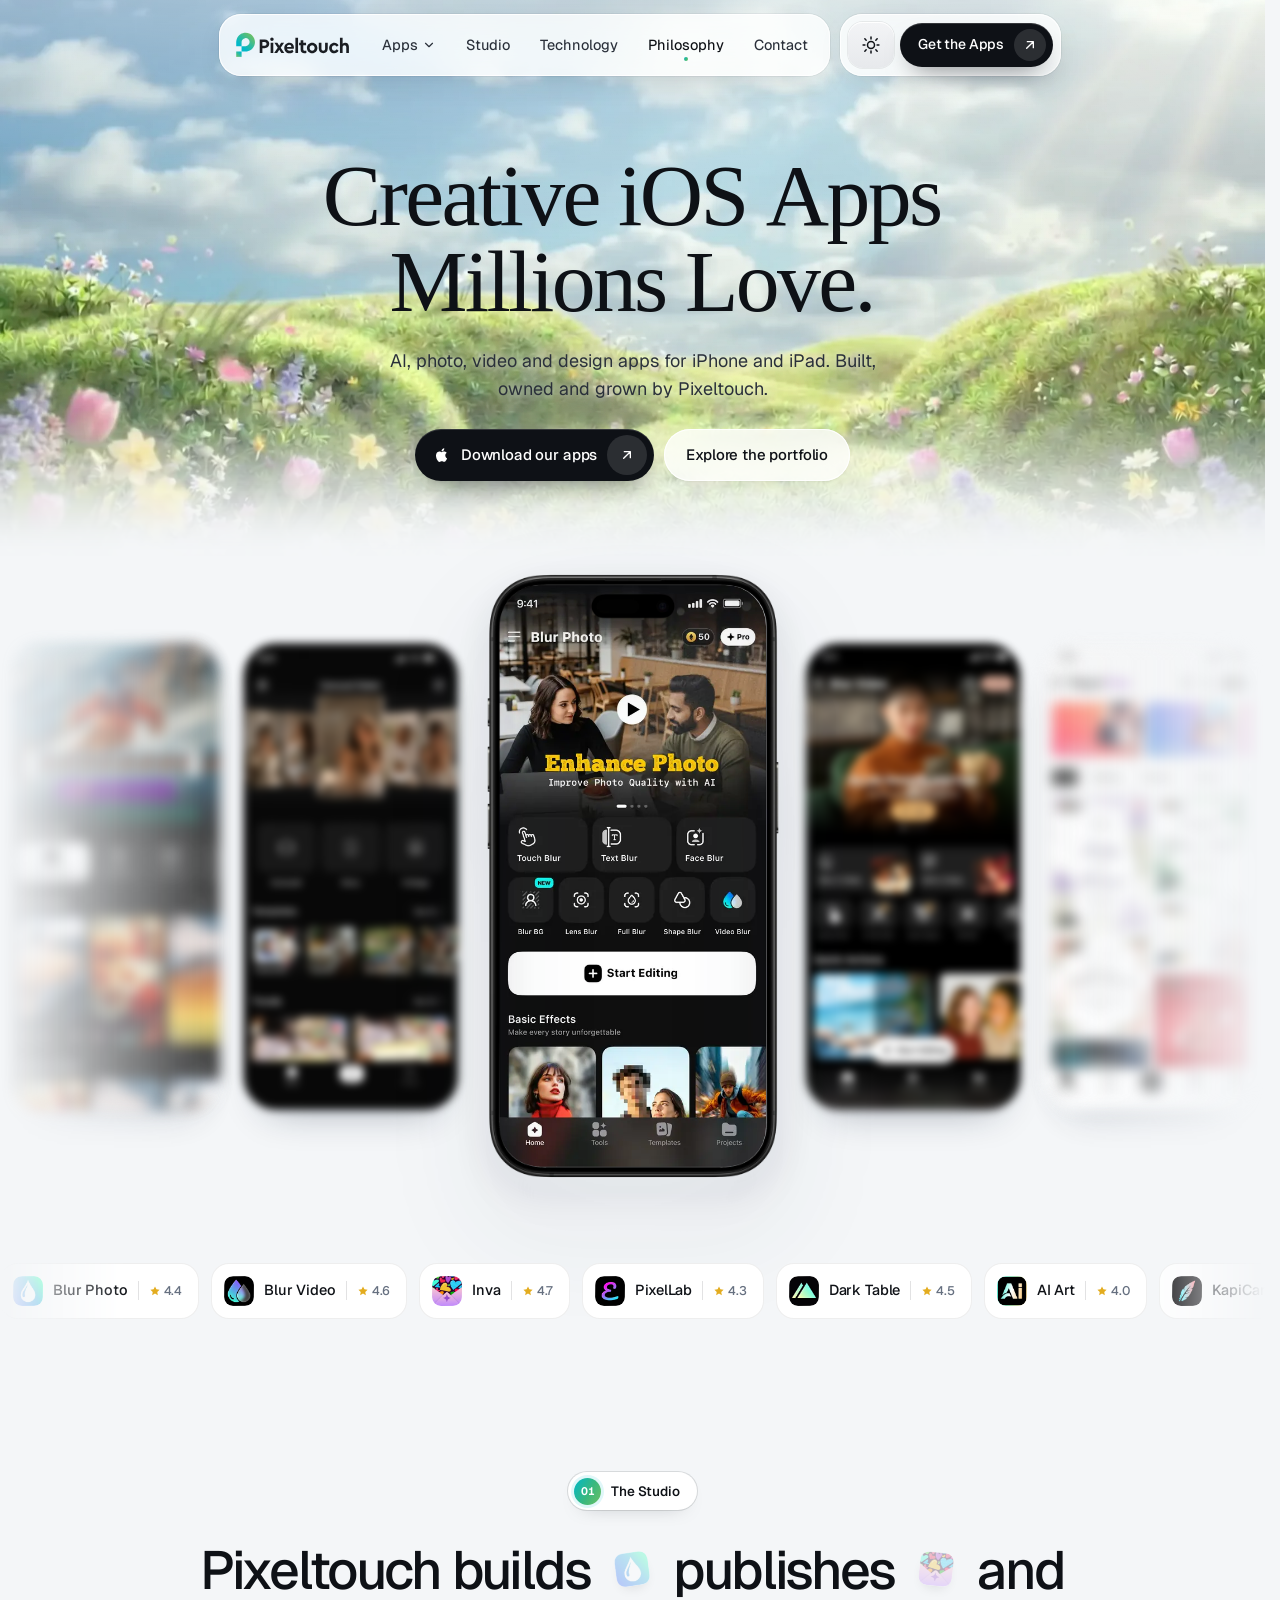
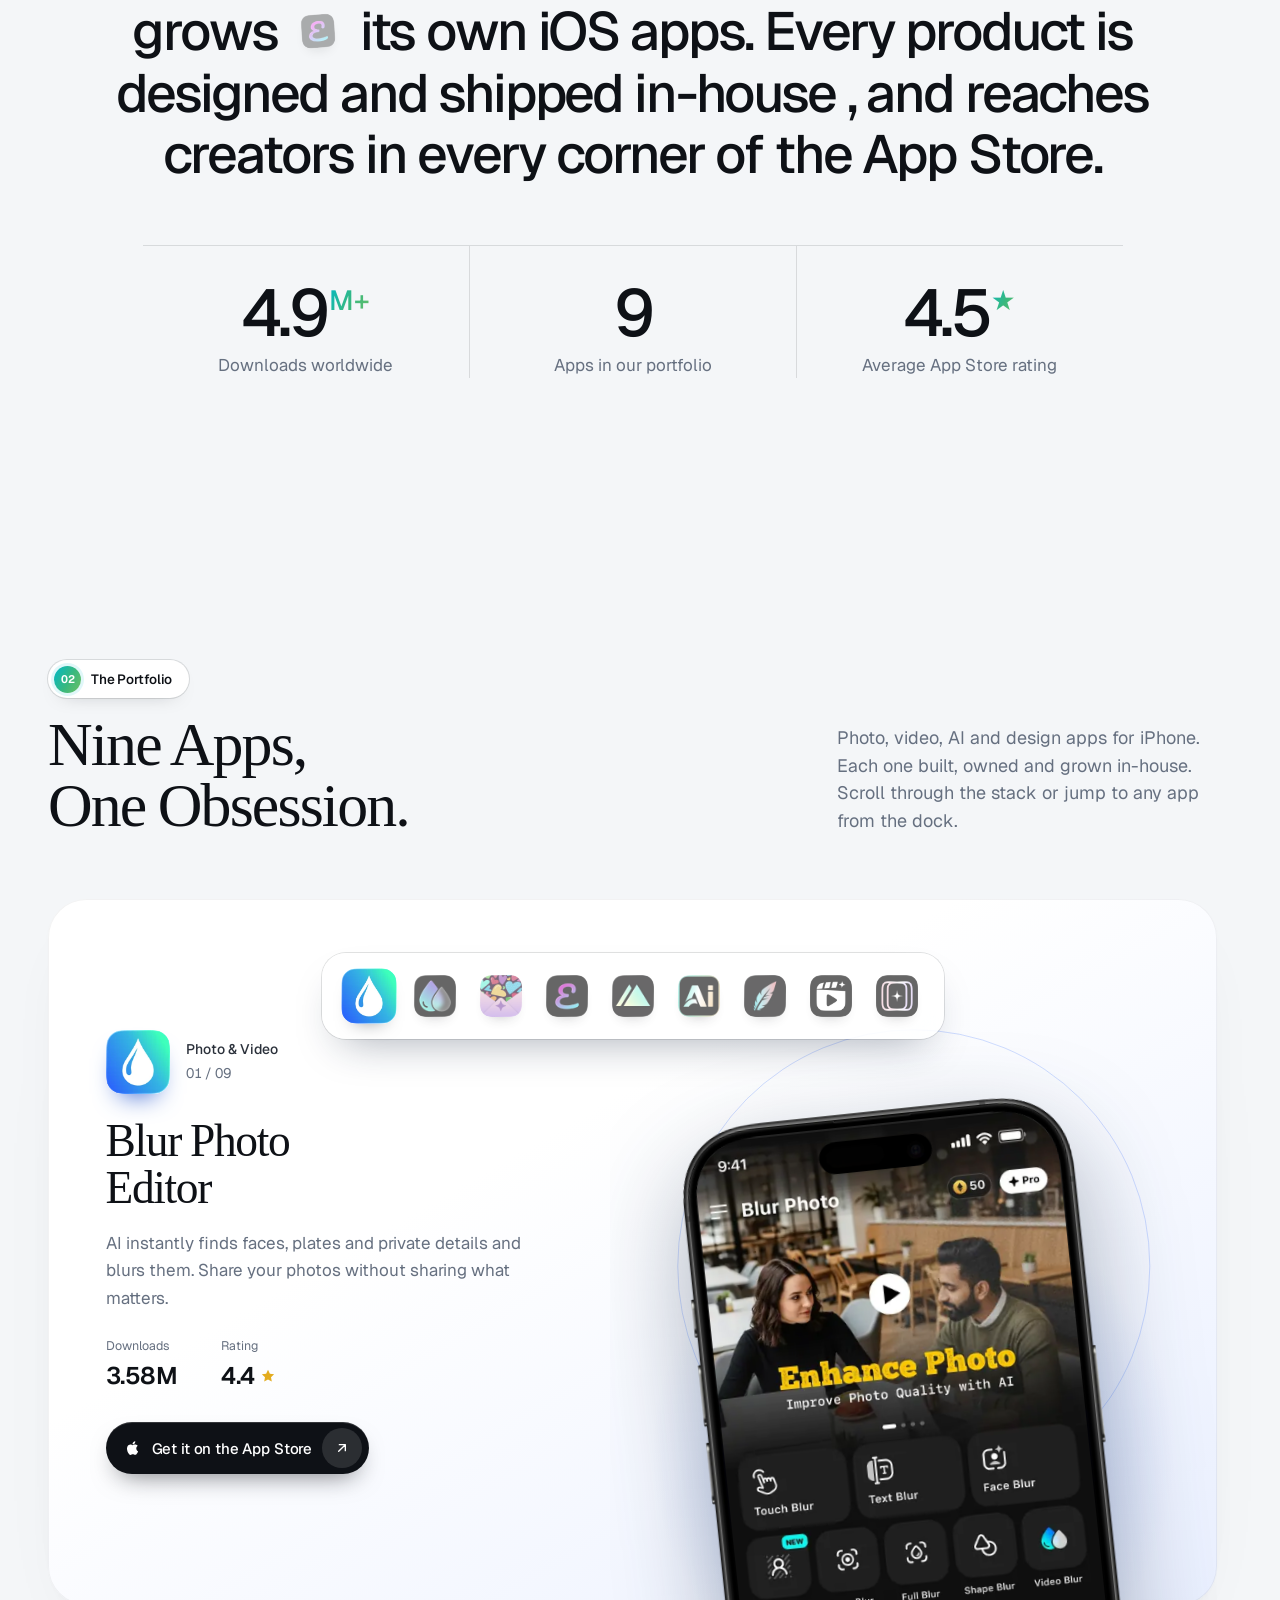
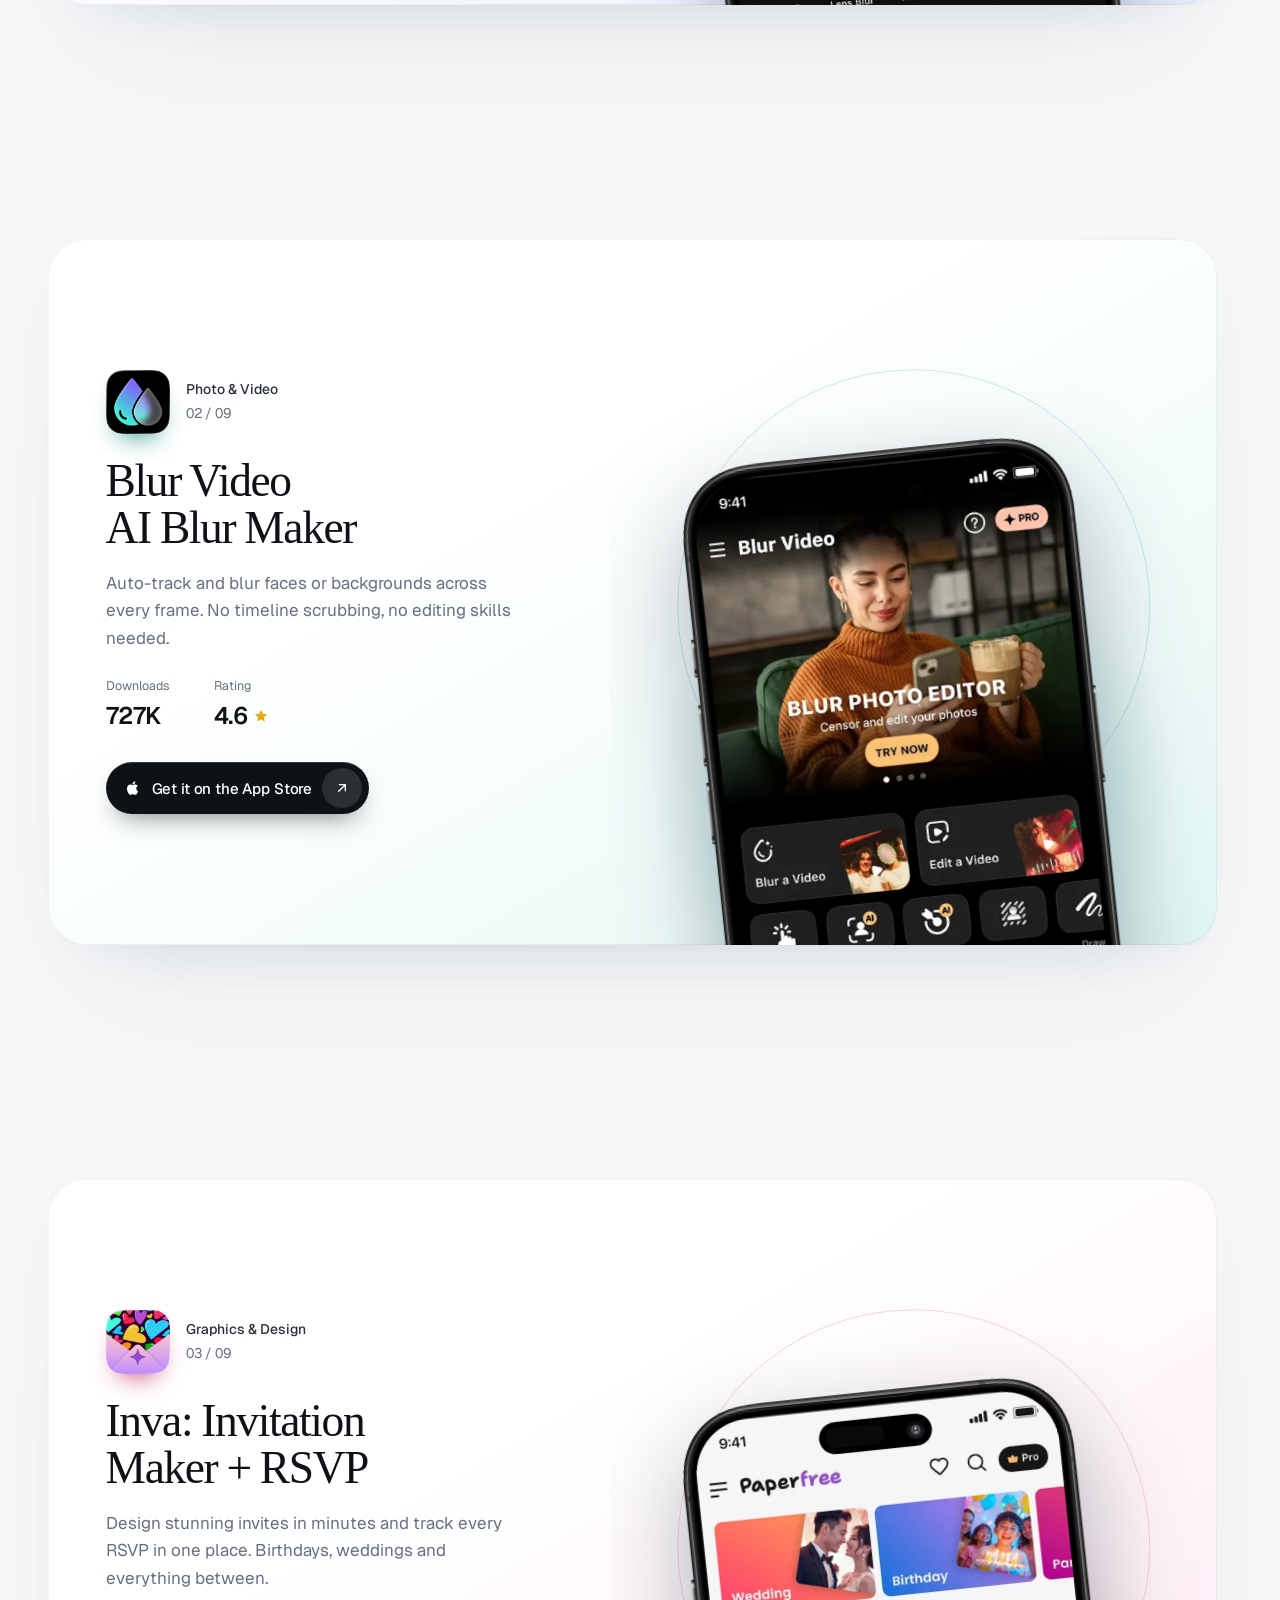
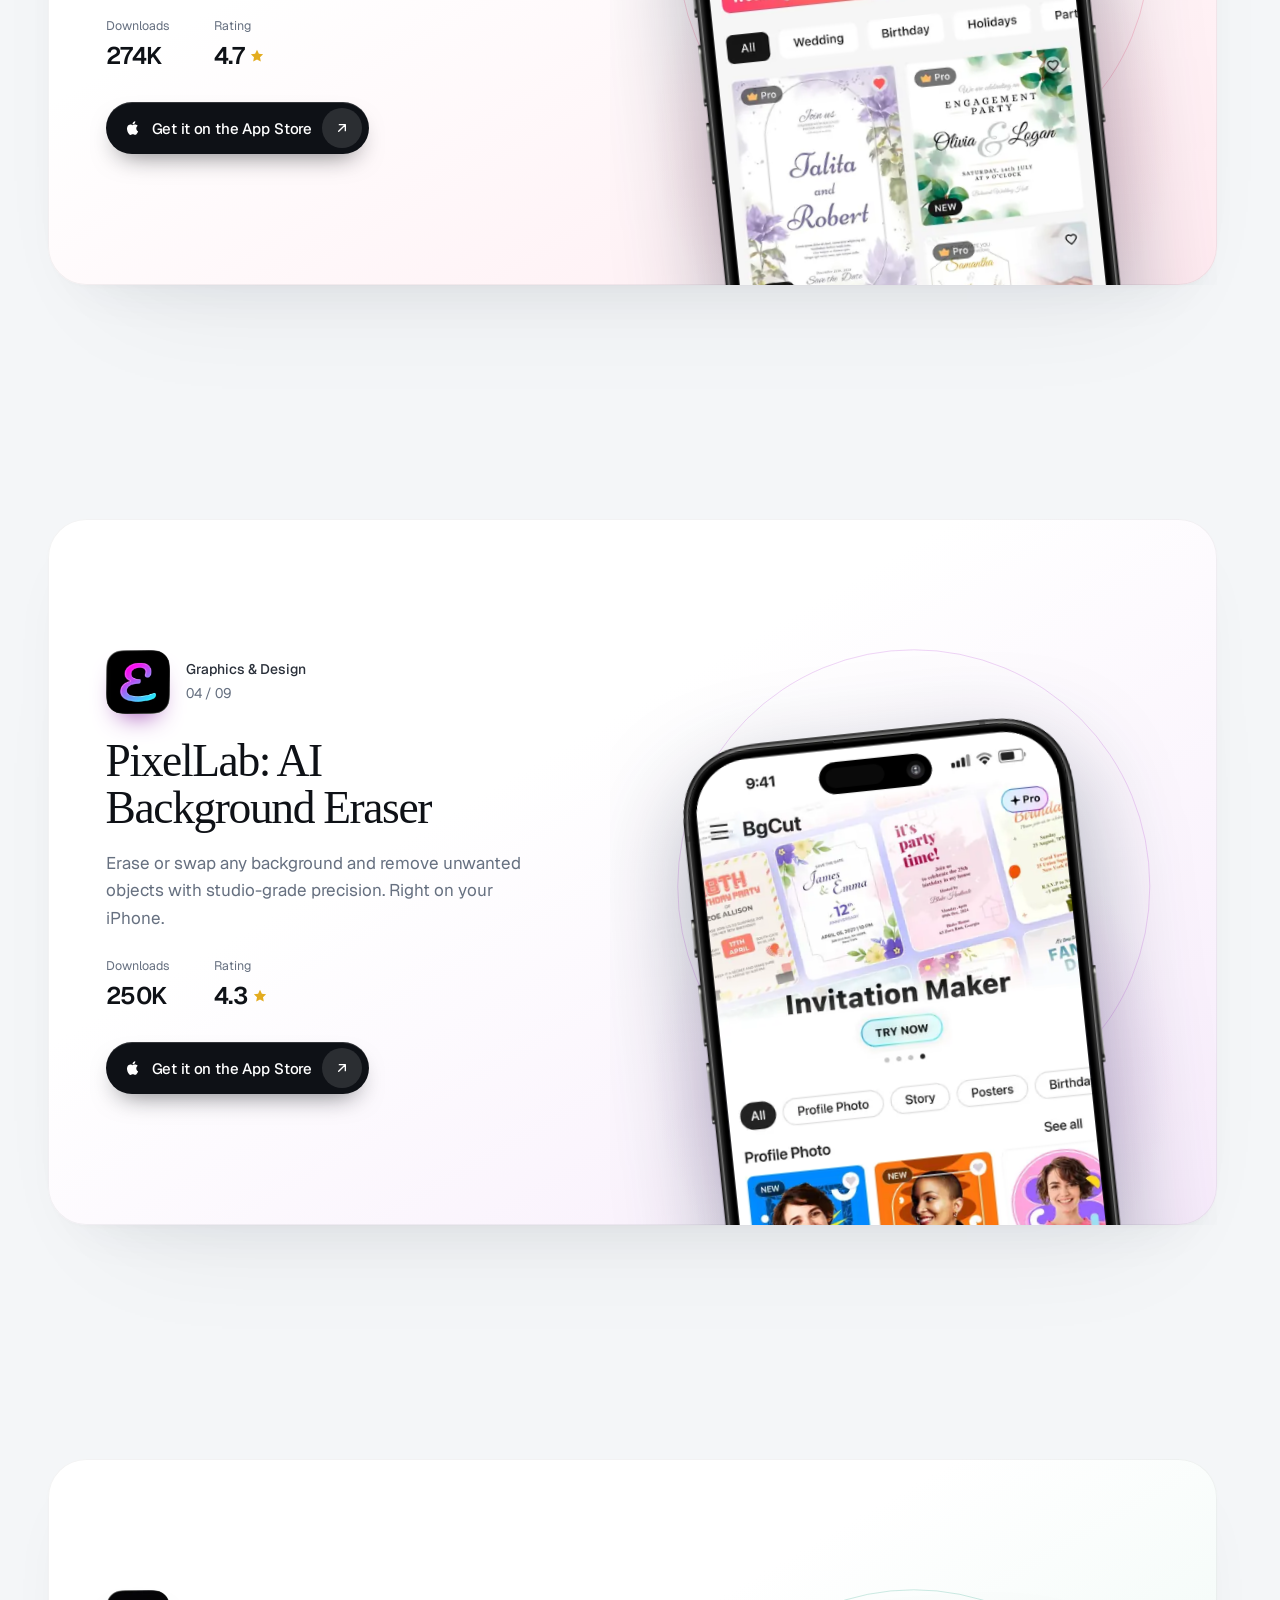
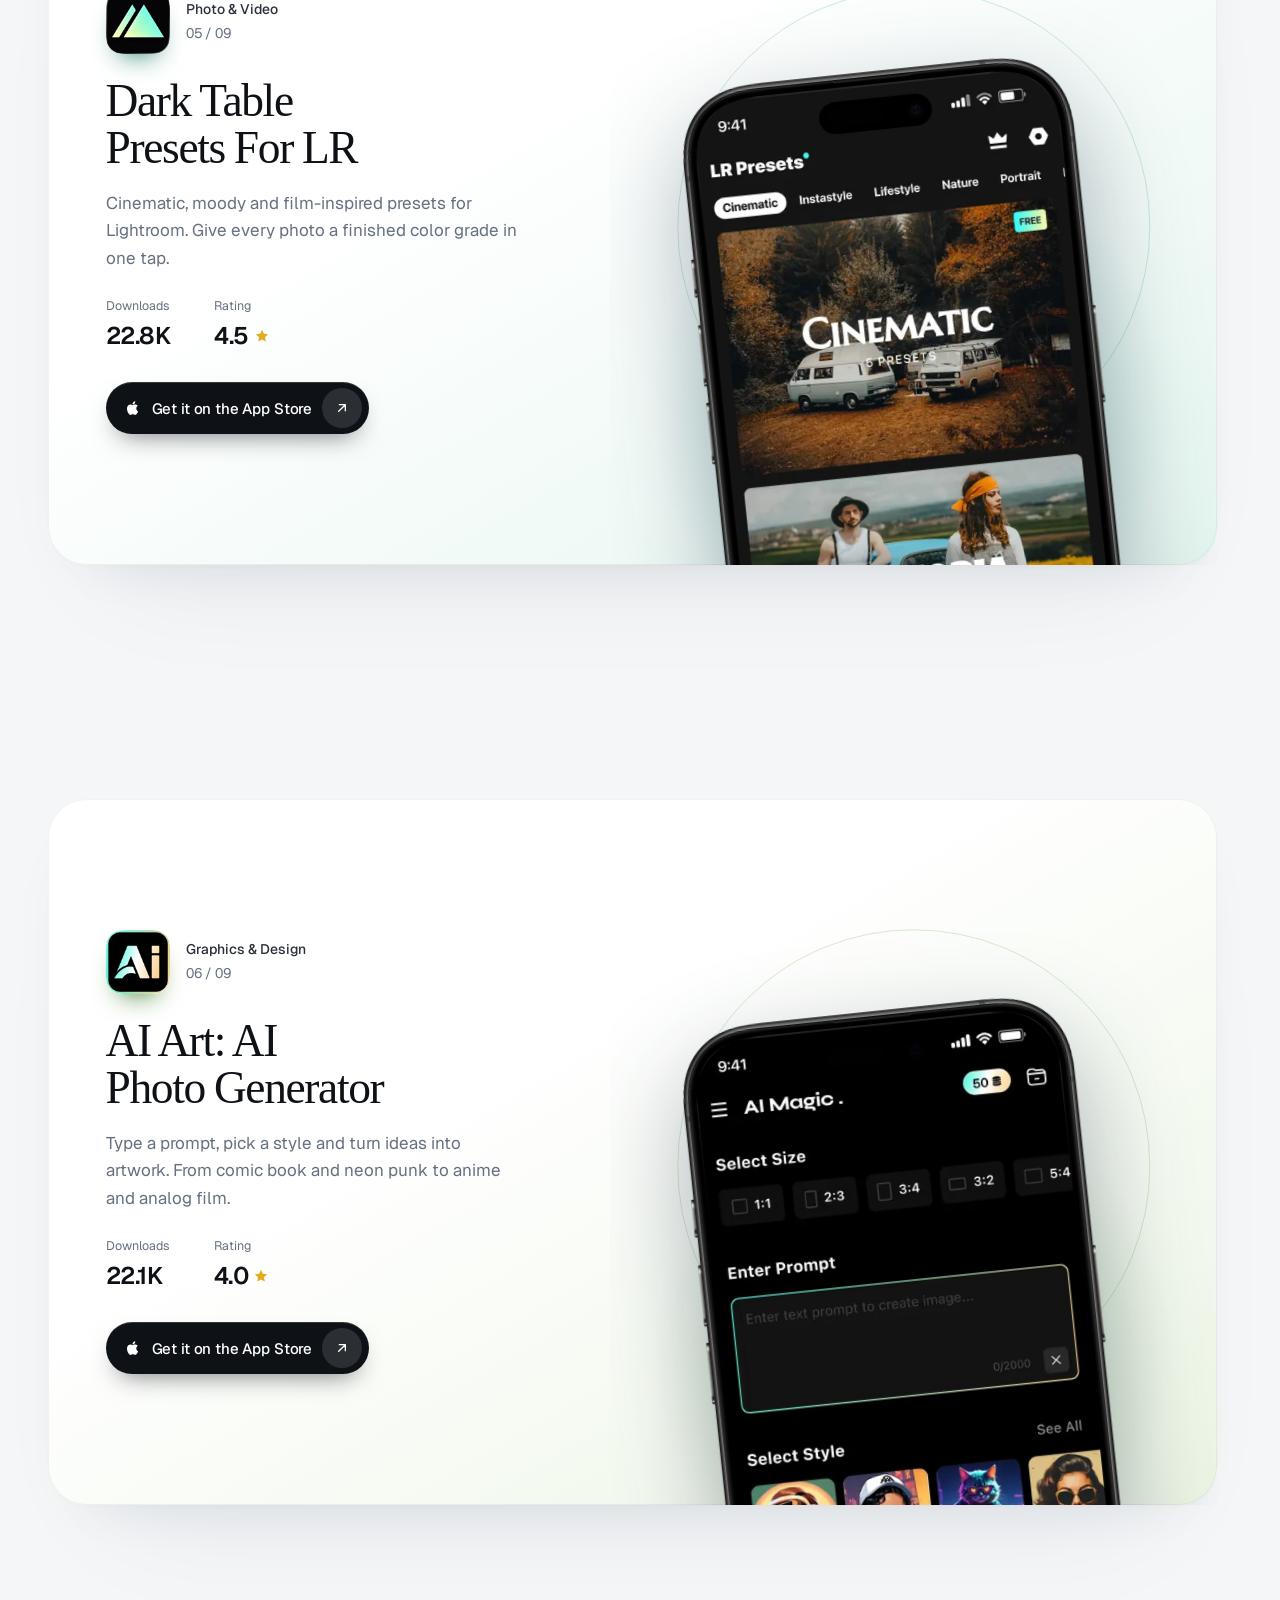
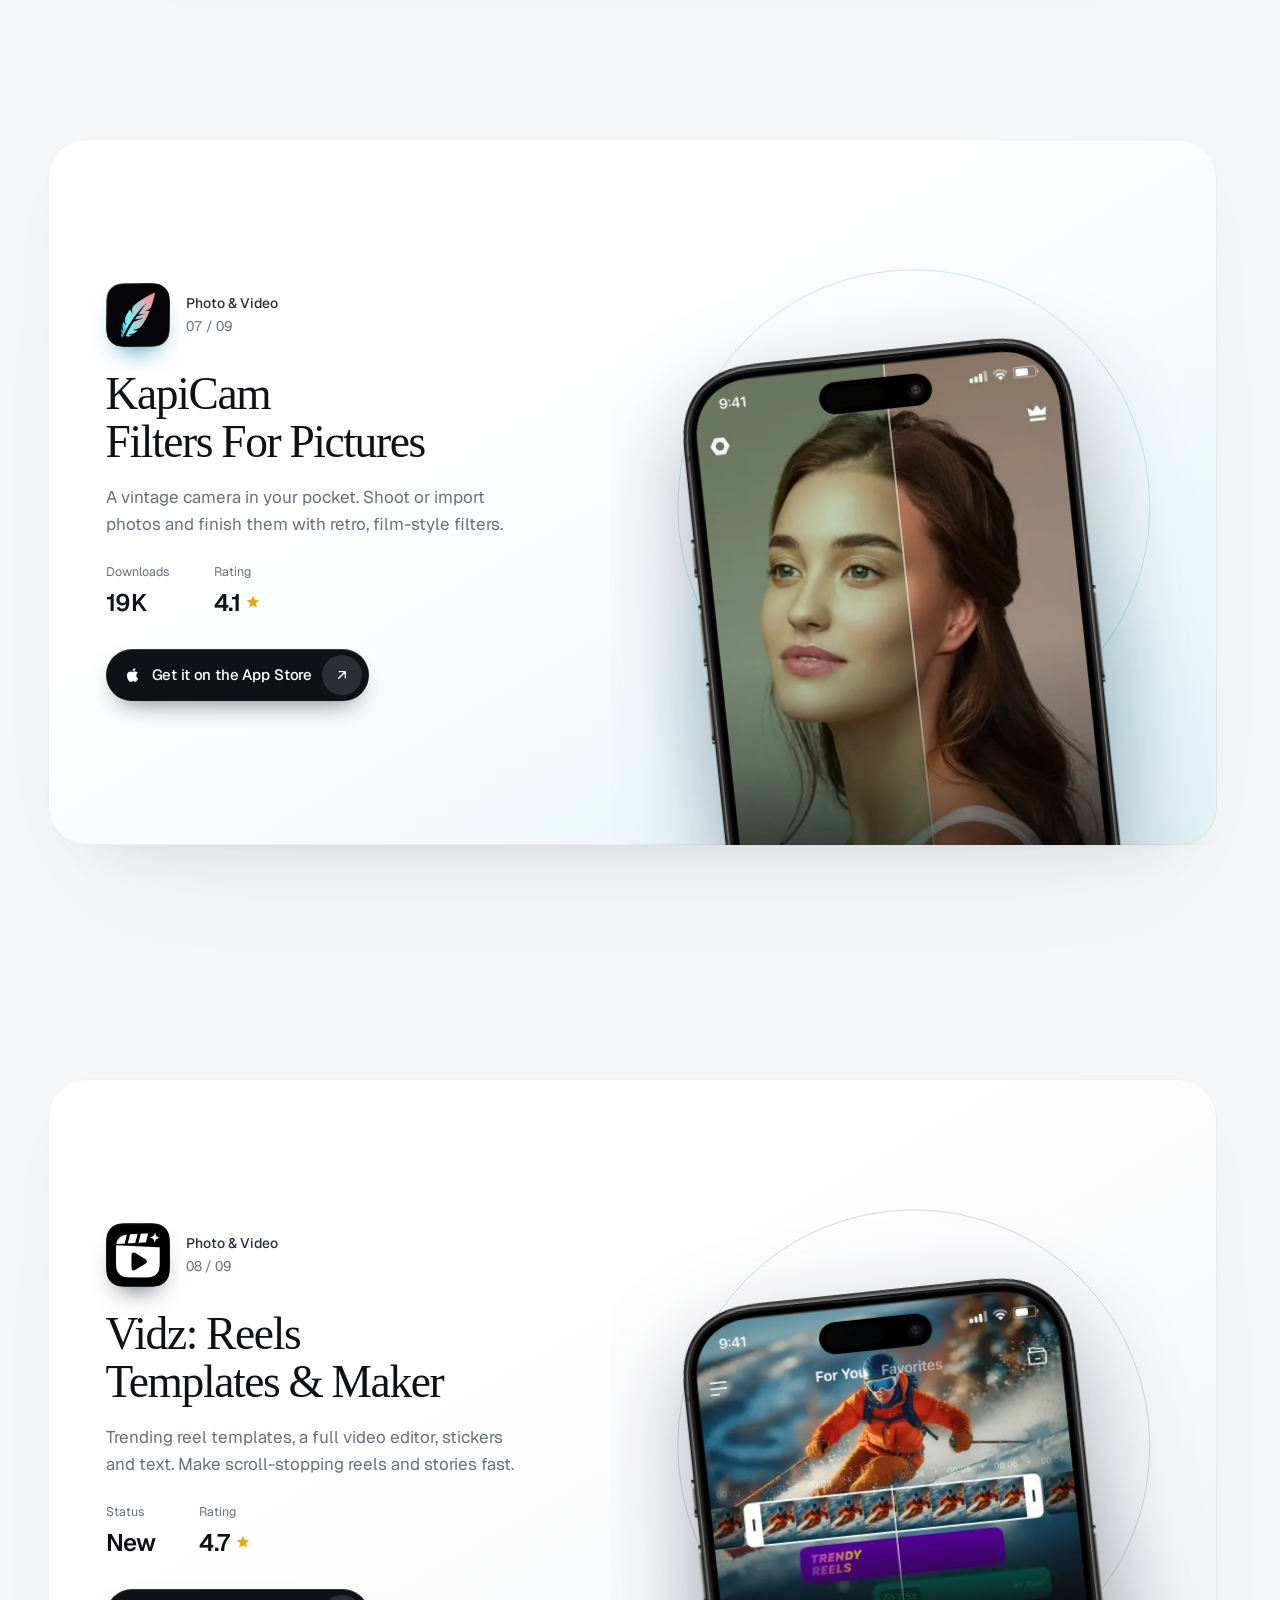
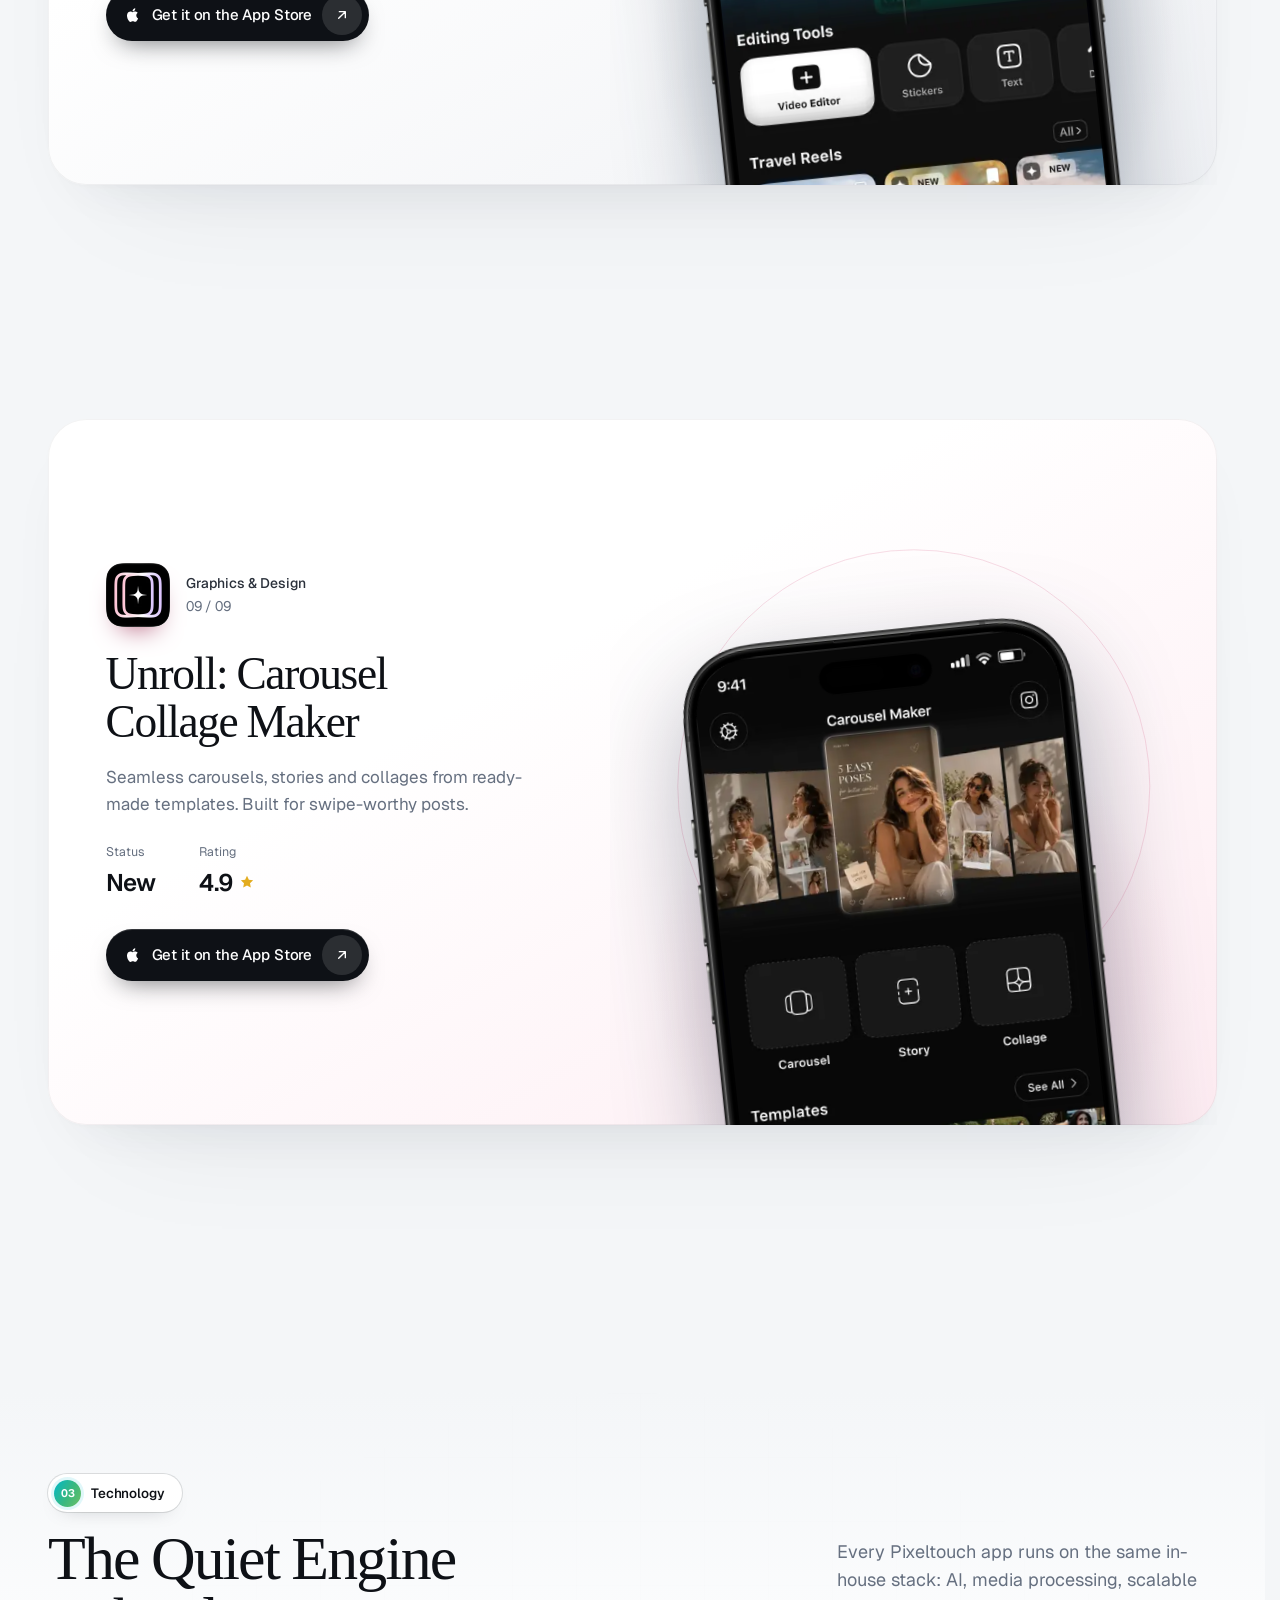
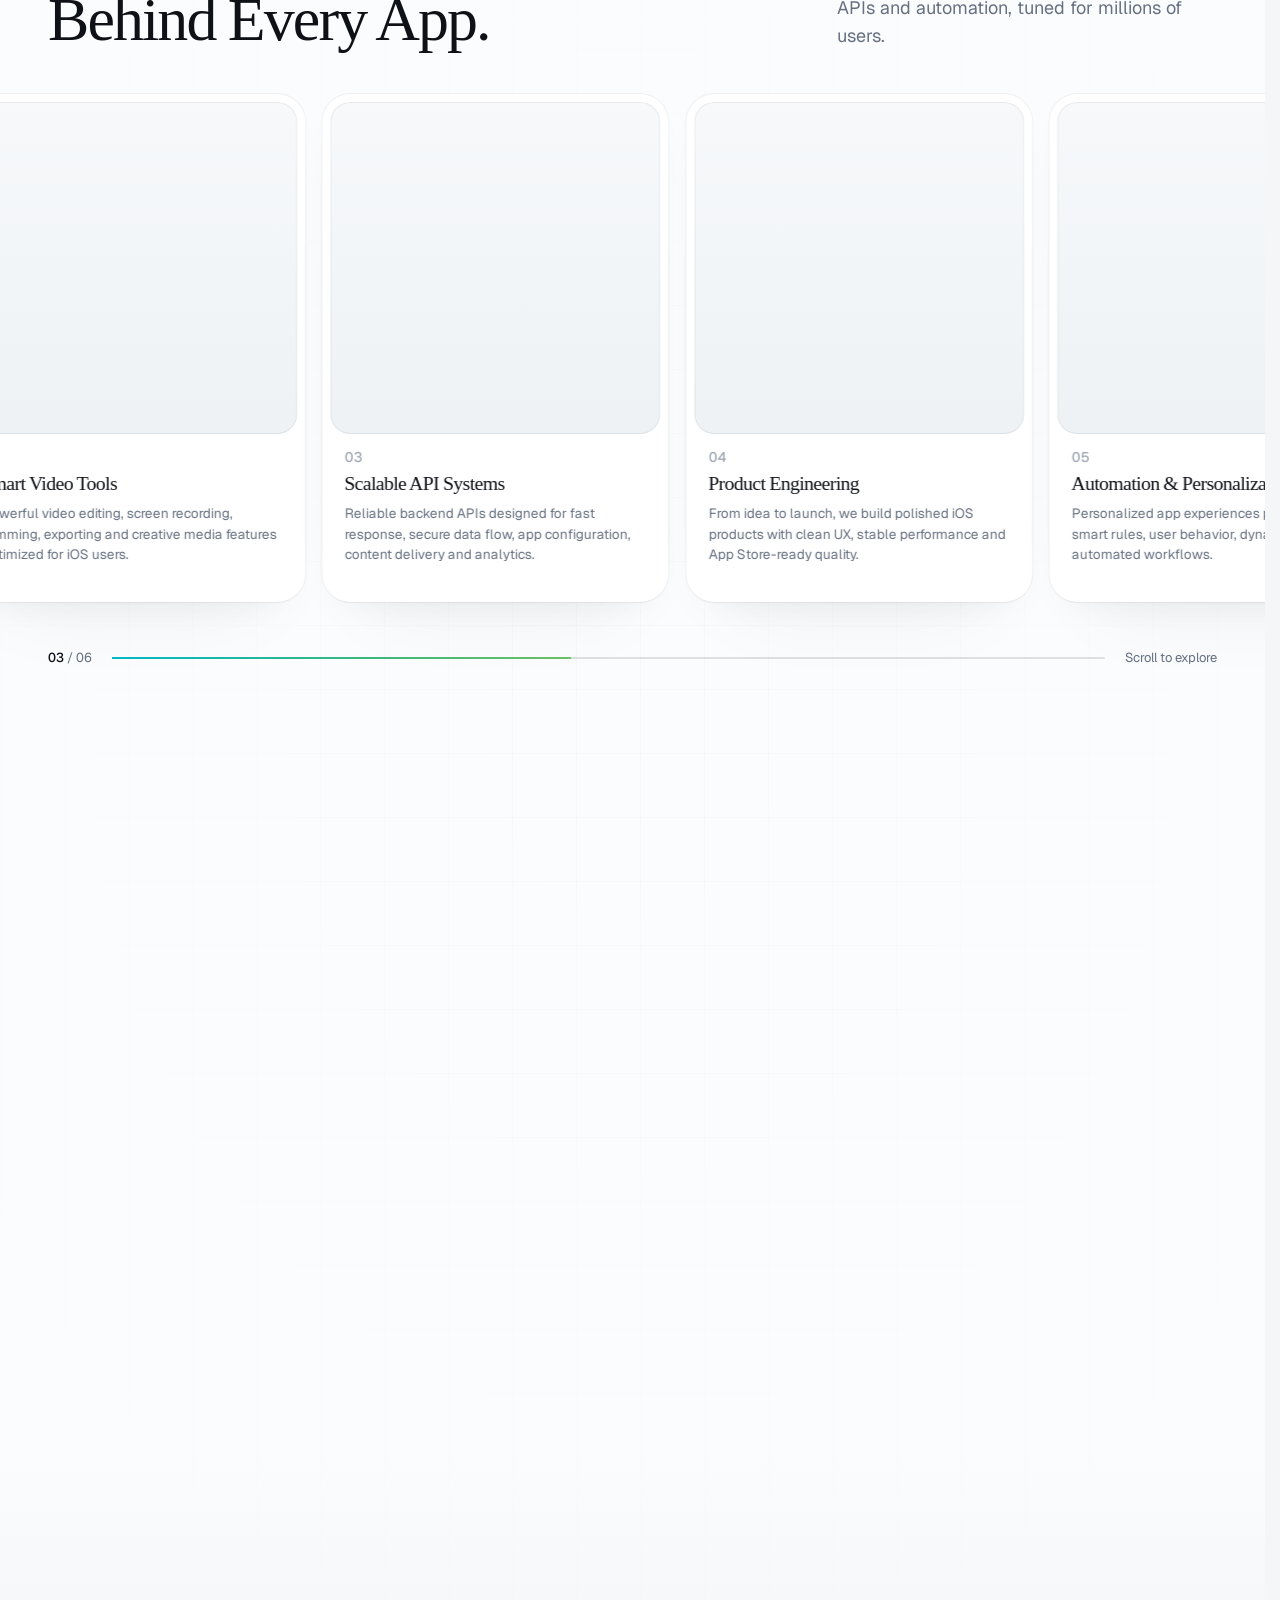
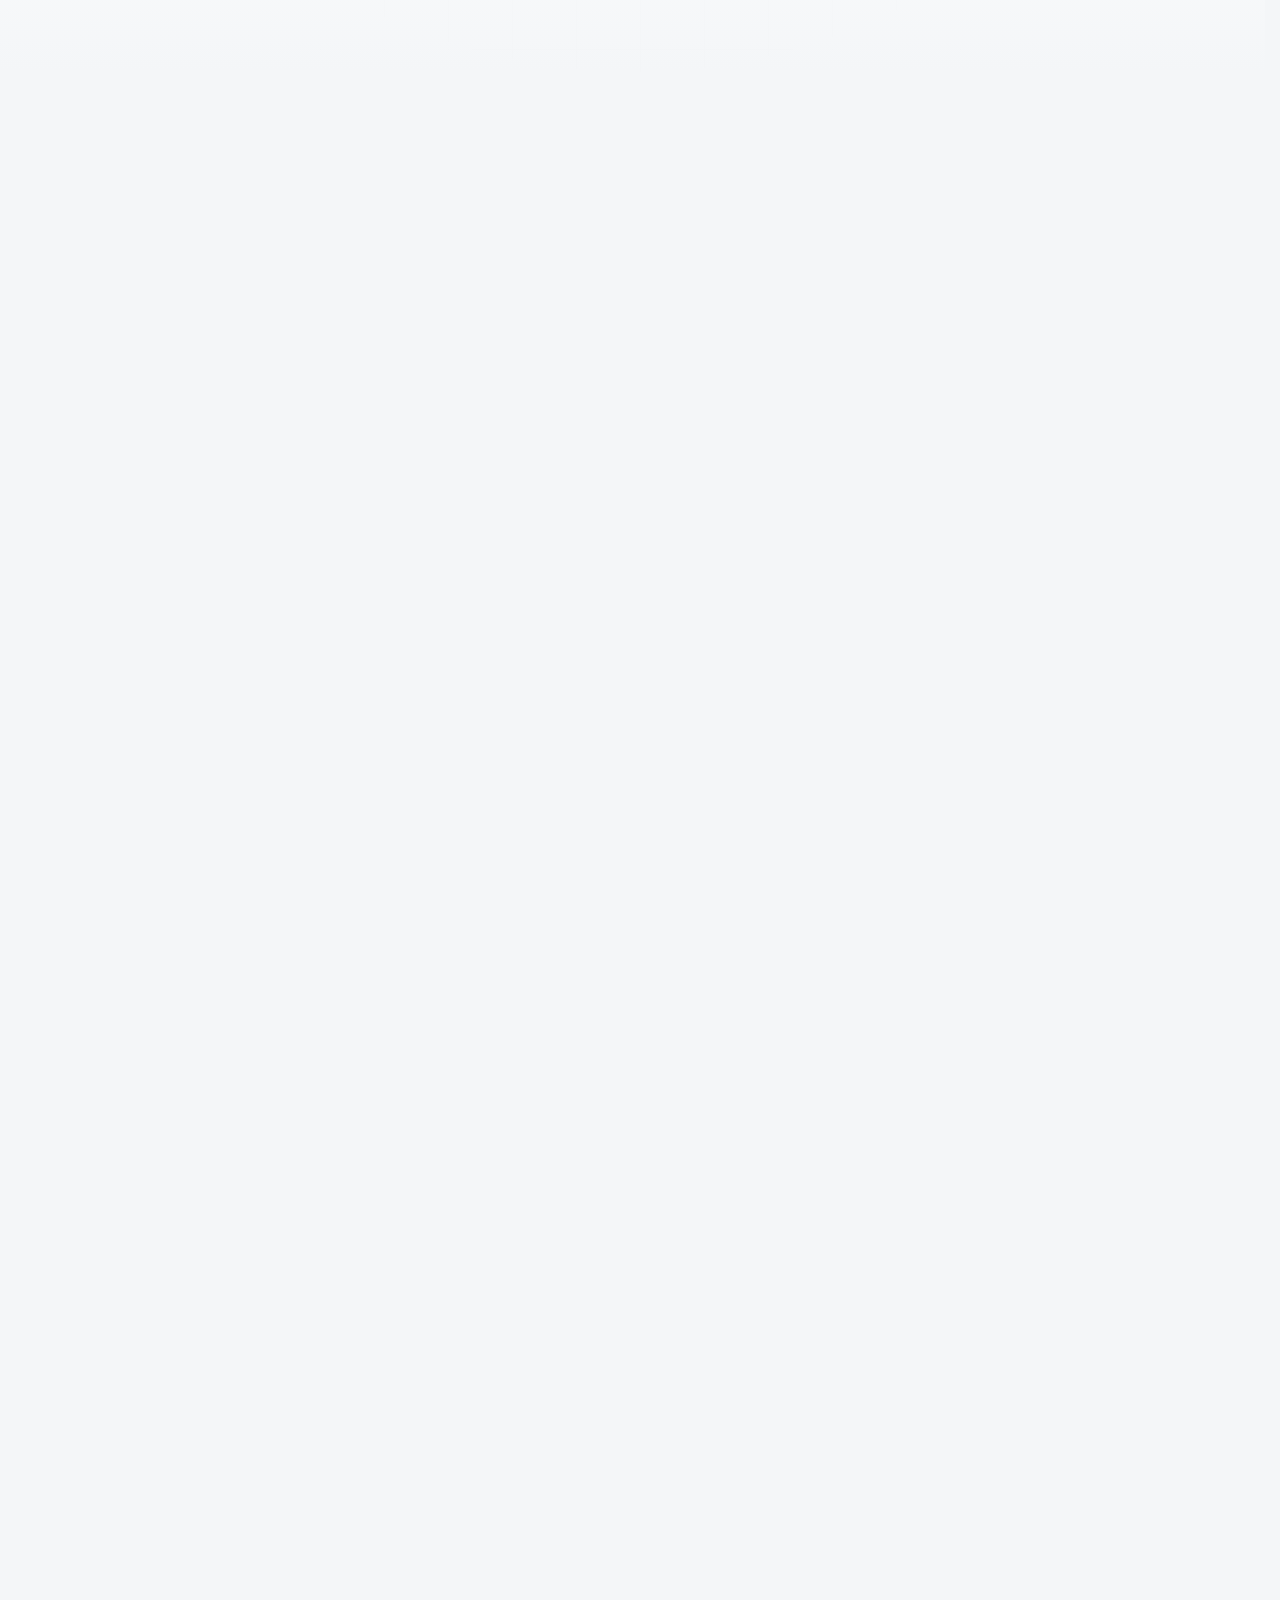
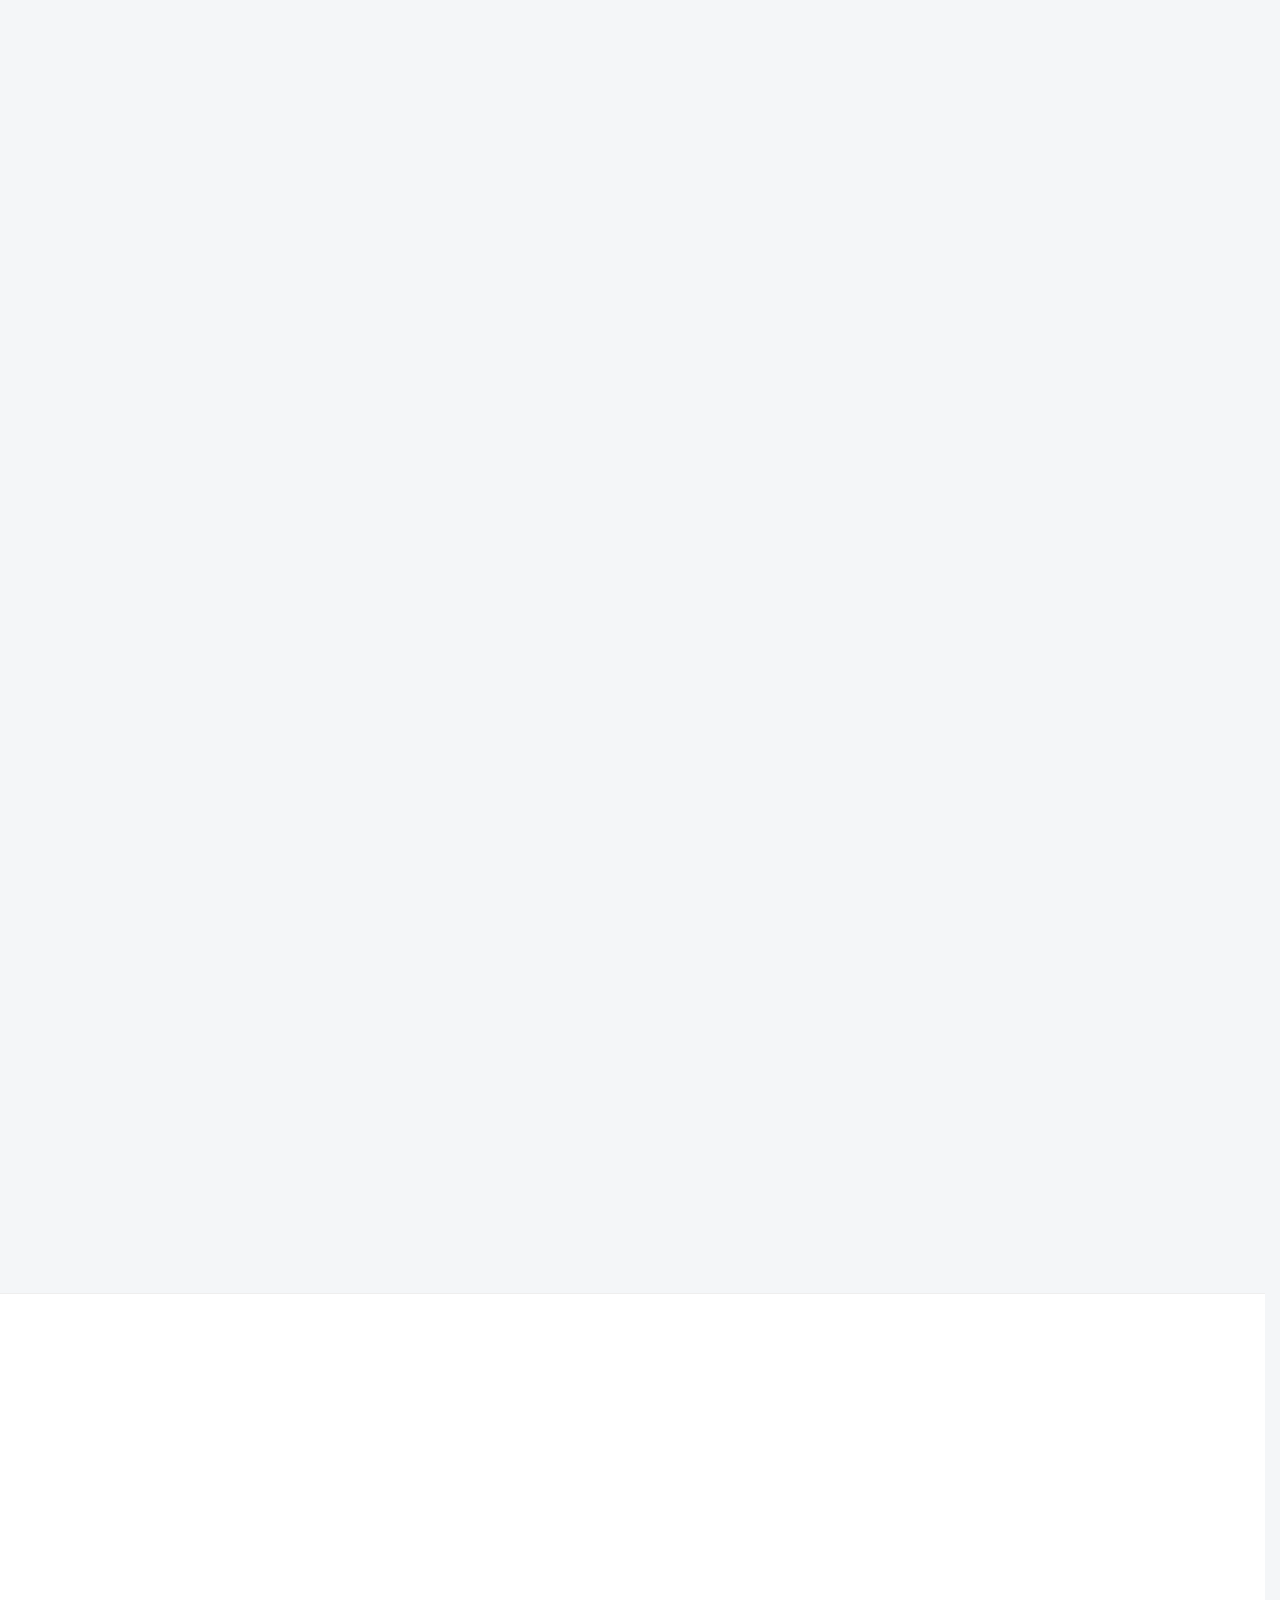
==== commit 29940c30: "Tech illustrations larger below 1920px (shared footprint, centred)" ====
--- a/index.html
+++ b/index.html
@@ -34,7 +34,7 @@
 <noscript><link href="https://fonts.googleapis.com/css2?family=Geist:wght@300..700&display=swap" rel="stylesheet"></noscript>
 <link rel="preload" as="image" href="assets/hero-poster.webp?v=5" imagesrcset="assets/hero-poster-sm.webp?v=5 960w, assets/hero-poster.webp?v=5 1920w" imagesizes="100vw" fetchpriority="high">
 <link rel="preload" as="script" href="assets/vendor/lenis.min.js">
-<link rel="stylesheet" href="styles.min.css?v=52d41ee7">
+<link rel="stylesheet" href="styles.min.css?v=dcfe1a0e">
 <script type="application/ld+json">{"@context":"https://schema.org","@graph":[{"@type":"Organization","@id":"https://pixeltouch-redesign.vercel.app/#org","name":"Pixeltouch","url":"https://pixeltouch-redesign.vercel.app/","logo":"https://pixeltouch-redesign.vercel.app/assets/brand/apple-touch-icon.png","sameAs":["https://apps.apple.com/us/developer/sohel-ibna-saad/id1374788998"]},{"@type":"WebSite","@id":"https://pixeltouch-redesign.vercel.app/#site","url":"https://pixeltouch-redesign.vercel.app/","name":"Pixeltouch","publisher":{"@id":"https://pixeltouch-redesign.vercel.app/#org"}},{"@type":"ItemList","name":"Pixeltouch iOS apps","itemListElement":[{"@type":"ListItem","position":1,"item":{"@type":"MobileApplication","name":"Blur Photo Editor","operatingSystem":"iOS","applicationCategory":"PhotographyApplication","url":"https://apps.apple.com/us/app/blur-photo-editor/id1048928936","description":"AI instantly finds faces, plates and private details and blurs them. Share your photos without sharing what matters.","image":"https://pixeltouch-redesign.vercel.app/assets/icons/blur-photo.webp","offers":{"@type":"Offer","price":"0","priceCurrency":"USD"},"author":{"@id":"https://pixeltouch-redesign.vercel.app/#org"}}},{"@type":"ListItem","position":2,"item":{"@type":"MobileApplication","name":"Blur Video - AI Blur Maker","operatingSystem":"iOS","applicationCategory":"PhotographyApplication","url":"https://apps.apple.com/us/app/blur-video-ai-blur-maker/id1584936889","description":"Auto-track and blur faces or backgrounds across every frame. No timeline scrubbing, no editing skills needed.","image":"https://pixeltouch-redesign.vercel.app/assets/icons/blur-video.webp","offers":{"@type":"Offer","price":"0","priceCurrency":"USD"},"author":{"@id":"https://pixeltouch-redesign.vercel.app/#org"}}},{"@type":"ListItem","position":3,"item":{"@type":"MobileApplication","name":"Inva: Invitation Maker + RSVP","operatingSystem":"iOS","applicationCategory":"DesignApplication","url":"https://apps.apple.com/us/app/inva-invitation-maker-rsvp/id6480167793","description":"Design stunning invites in minutes and track every RSVP in one place. Birthdays, weddings and everything between.","image":"https://pixeltouch-redesign.vercel.app/assets/icons/inva.webp","offers":{"@type":"Offer","price":"0","priceCurrency":"USD"},"author":{"@id":"https://pixeltouch-redesign.vercel.app/#org"}}},{"@type":"ListItem","position":4,"item":{"@type":"MobileApplication","name":"PixelLab: AI Background Eraser","operatingSystem":"iOS","applicationCategory":"DesignApplication","url":"https://apps.apple.com/us/app/pixellab-ai-background-eraser/id6444919134","description":"Erase or swap any background and remove unwanted objects with studio-grade precision. Right on your iPhone.","image":"https://pixeltouch-redesign.vercel.app/assets/icons/pixellab.webp","offers":{"@type":"Offer","price":"0","priceCurrency":"USD"},"author":{"@id":"https://pixeltouch-redesign.vercel.app/#org"}}},{"@type":"ListItem","position":5,"item":{"@type":"MobileApplication","name":"Dark Table - Presets for LR","operatingSystem":"iOS","applicationCategory":"PhotographyApplication","url":"https://apps.apple.com/us/app/dark-table-presets-for-lr/id6475762278","description":"Cinematic, moody and film-inspired presets for Lightroom. Give every photo a finished color grade in one tap.","image":"https://pixeltouch-redesign.vercel.app/assets/icons/darktable.webp","offers":{"@type":"Offer","price":"0","priceCurrency":"USD"},"author":{"@id":"https://pixeltouch-redesign.vercel.app/#org"}}},{"@type":"ListItem","position":6,"item":{"@type":"MobileApplication","name":"AI Art: AI Photo Generator","operatingSystem":"iOS","applicationCategory":"DesignApplication","url":"https://apps.apple.com/us/app/ai-art-ai-photo-generator/id6648780165","description":"Type a prompt, pick a style and turn ideas into artwork. From comic book and neon punk to anime and analog film.","image":"https://pixeltouch-redesign.vercel.app/assets/icons/aiart.webp","offers":{"@type":"Offer","price":"0","priceCurrency":"USD"},"author":{"@id":"https://pixeltouch-redesign.vercel.app/#org"}}},{"@type":"ListItem","position":7,"item":{"@type":"MobileApplication","name":"KapiCam - Filters for Pictures","operatingSystem":"iOS","applicationCategory":"PhotographyApplication","url":"https://apps.apple.com/us/app/kapicam-filters-for-pictures/id6470743421","description":"A vintage camera in your pocket. Shoot or import photos and finish them with retro, film-style filters.","image":"https://pixeltouch-redesign.vercel.app/assets/icons/kapicam.webp","offers":{"@type":"Offer","price":"0","priceCurrency":"USD"},"author":{"@id":"https://pixeltouch-redesign.vercel.app/#org"}}},{"@type":"ListItem","position":8,"item":{"@type":"MobileApplication","name":"Vidz: Reels Templates & Maker","operatingSystem":"iOS","applicationCategory":"PhotographyApplication","url":"https://apps.apple.com/us/app/vidz-reels-templates-maker/id6761429100","description":"Trending reel templates, a full video editor, stickers and text. Make scroll-stopping reels and stories fast.","image":"https://pixeltouch-redesign.vercel.app/assets/icons/vidz.webp","offers":{"@type":"Offer","price":"0","priceCurrency":"USD"},"author":{"@id":"https://pixeltouch-redesign.vercel.app/#org"}}},{"@type":"ListItem","position":9,"item":{"@type":"MobileApplication","name":"Unroll: Carousel Collage Maker","operatingSystem":"iOS","applicationCategory":"DesignApplication","url":"https://apps.apple.com/us/app/unroll-carousel-collage-maker/id6807681510","description":"Seamless carousels, stories and collages from ready-made templates. Built for swipe-worthy posts.","image":"https://pixeltouch-redesign.vercel.app/assets/icons/unroll.webp","offers":{"@type":"Offer","price":"0","priceCurrency":"USD"},"author":{"@id":"https://pixeltouch-redesign.vercel.app/#org"}}}]}]}</script>
 <script>document.documentElement.classList.add('js');if('scrollRestoration' in history)history.scrollRestoration='manual';try{var t=sessionStorage.getItem('pt-theme');if(t==='dark'){document.documentElement.dataset.theme='dark';document.querySelector('meta[name=theme-color]').content='#0a0c0f'}}catch(e){}</script>
 </head>
@@ -569,6 +569,6 @@
 </footer>
 
 <script src="assets/vendor/lenis.min.js" defer></script>
-<script src="app.min.js?v=52d41ee7" defer></script>
+<script src="app.min.js?v=dcfe1a0e" defer></script>
 </body>
 </html>
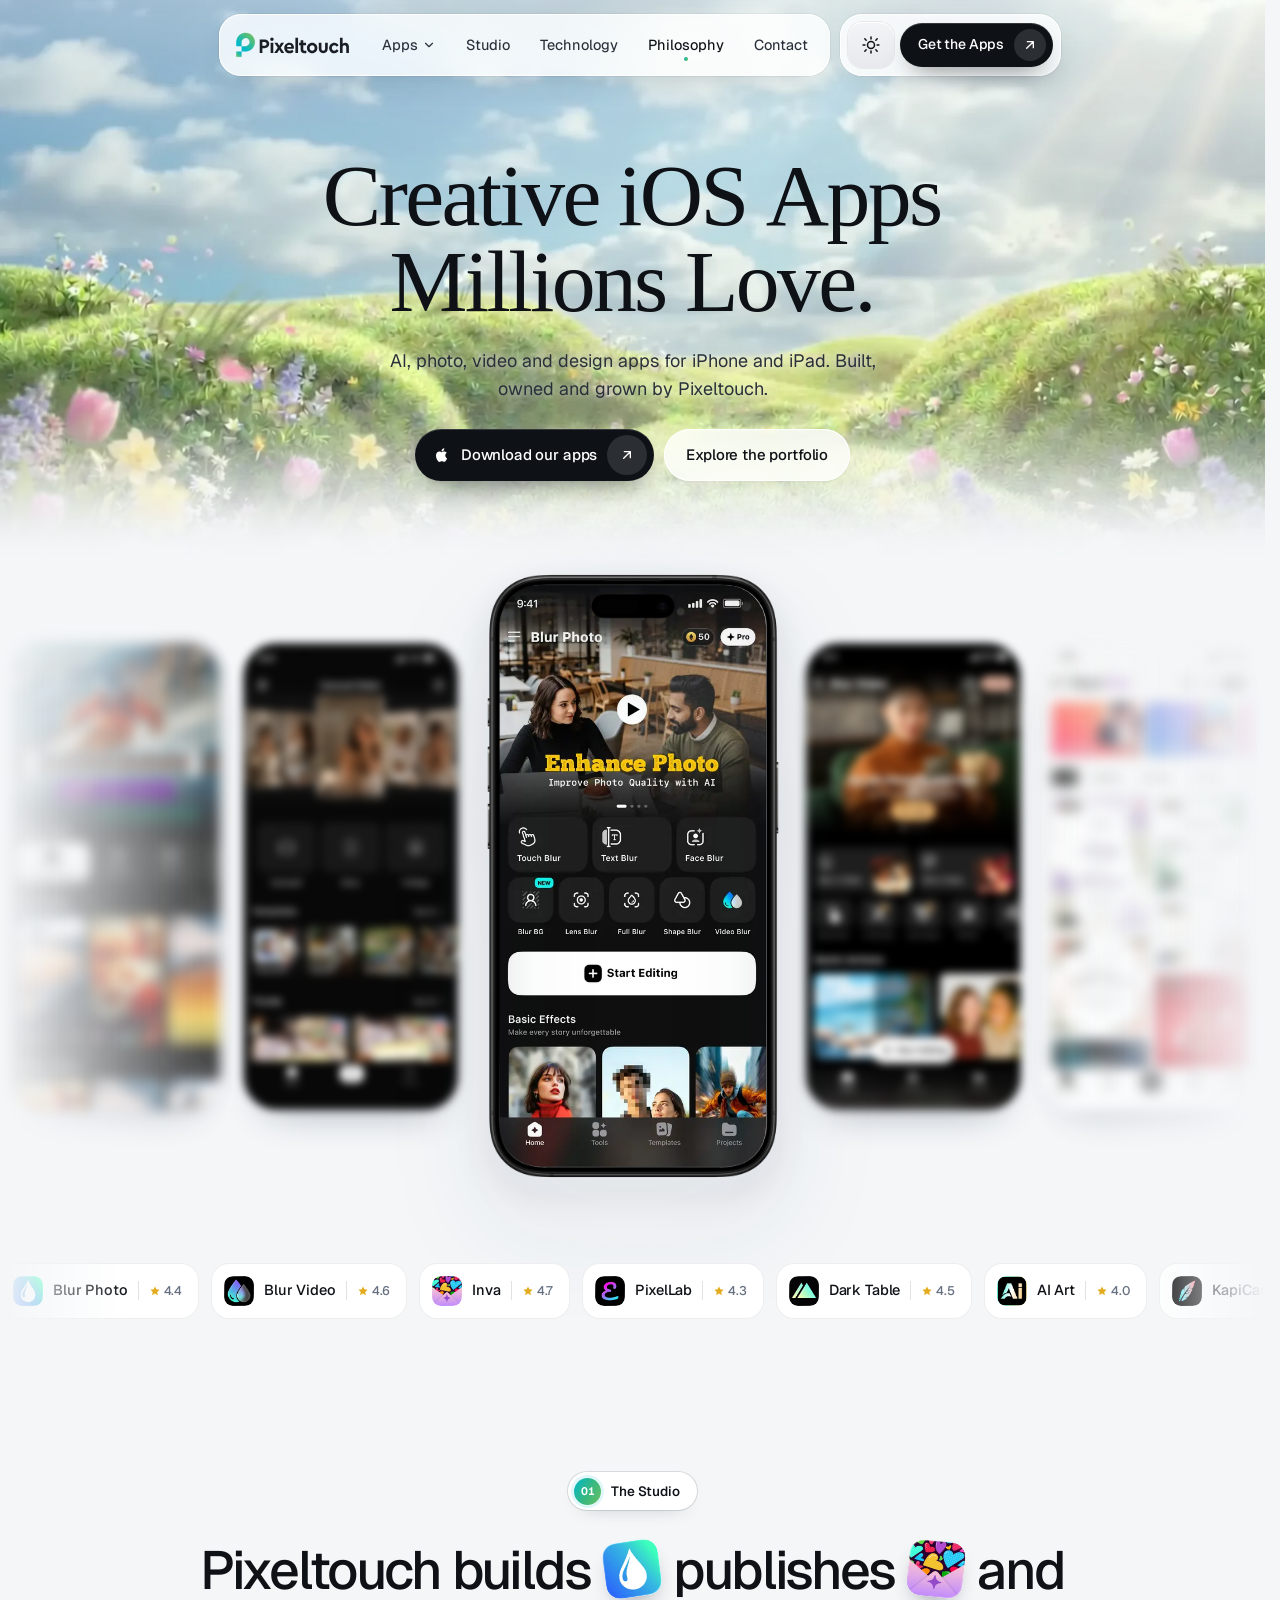
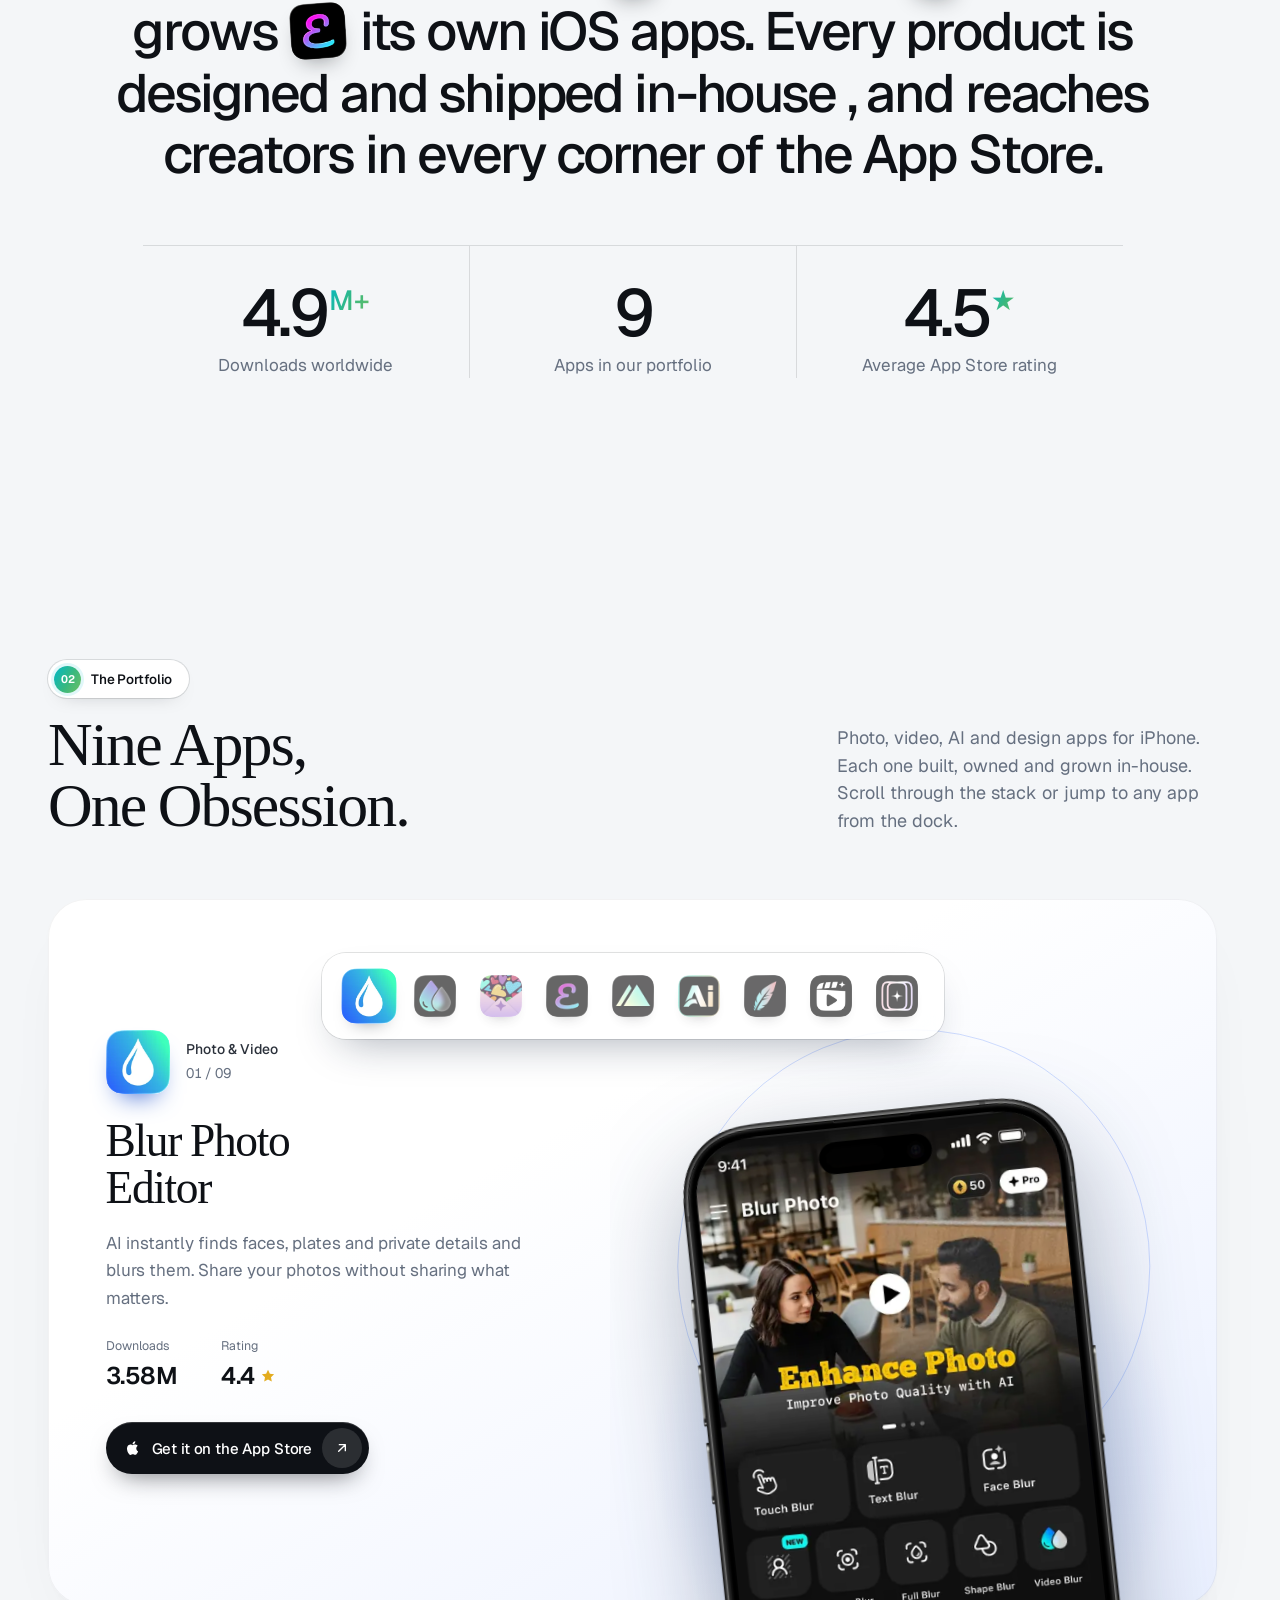
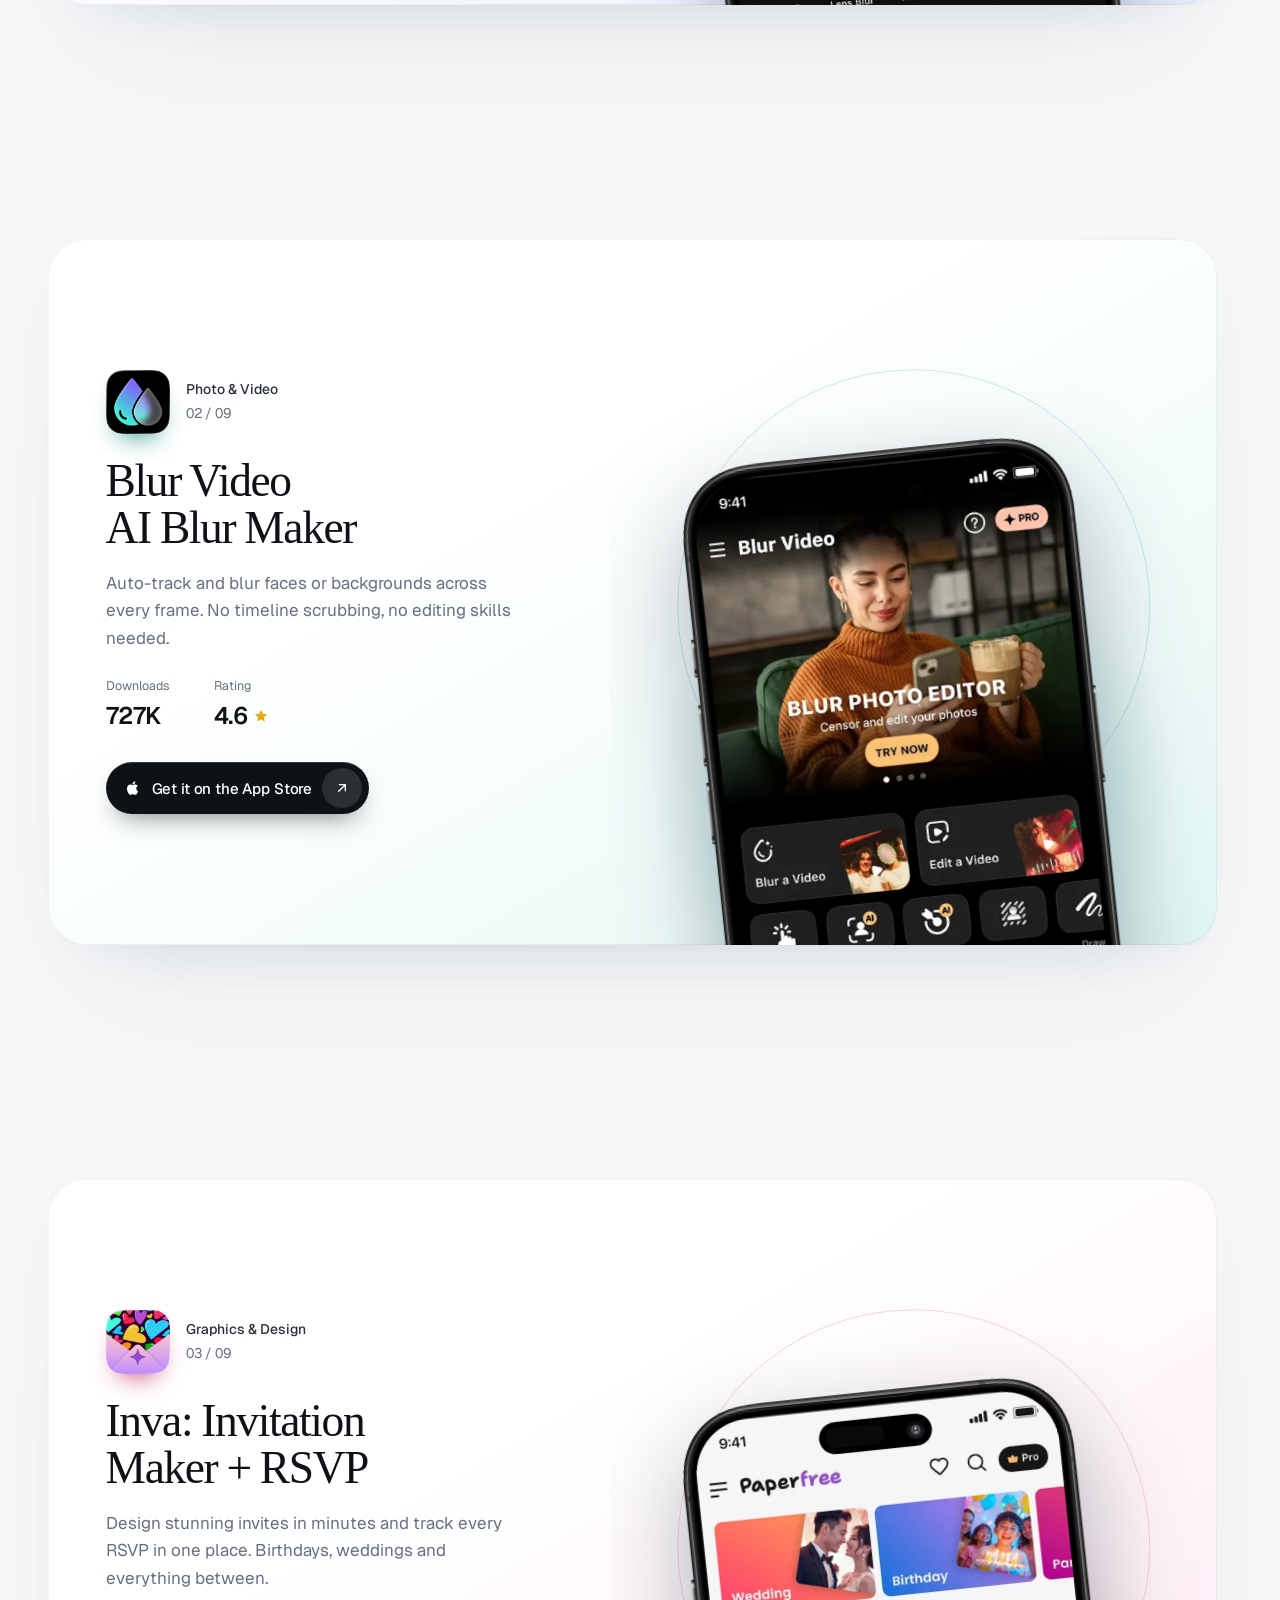
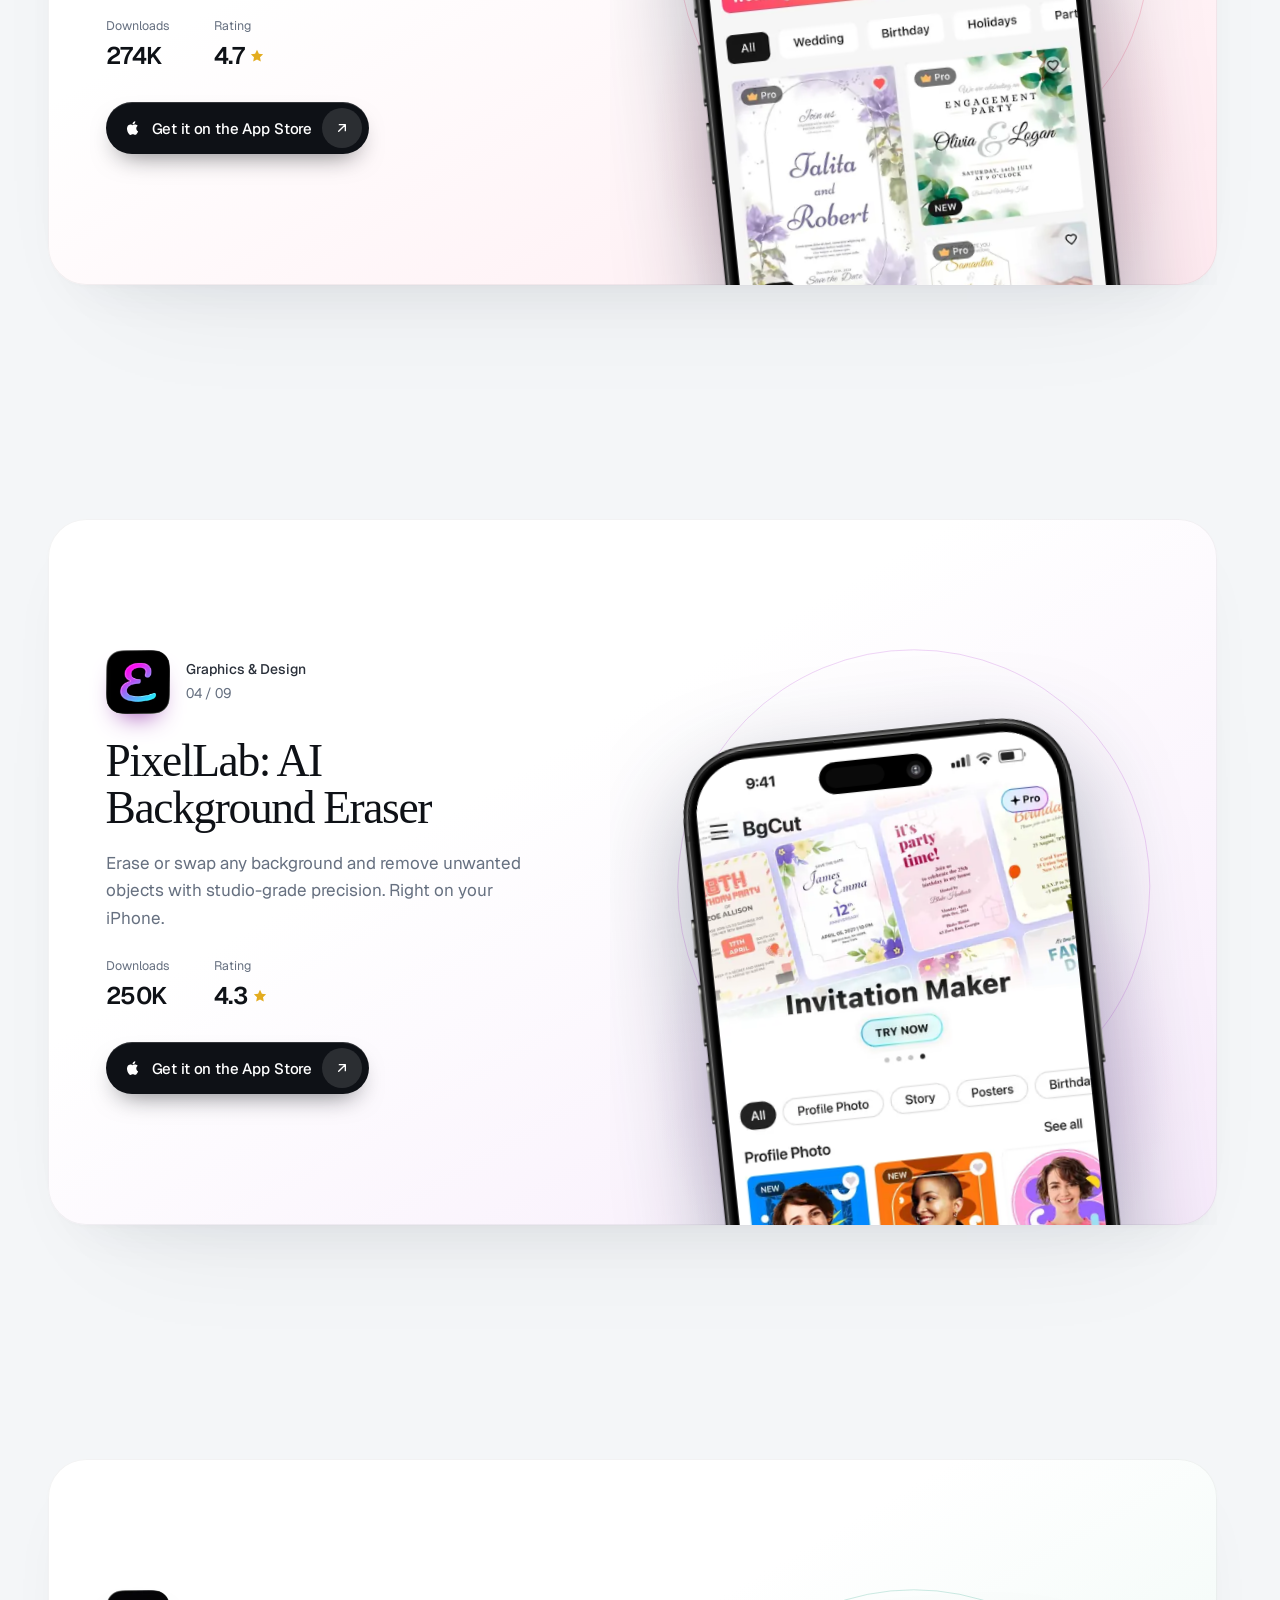
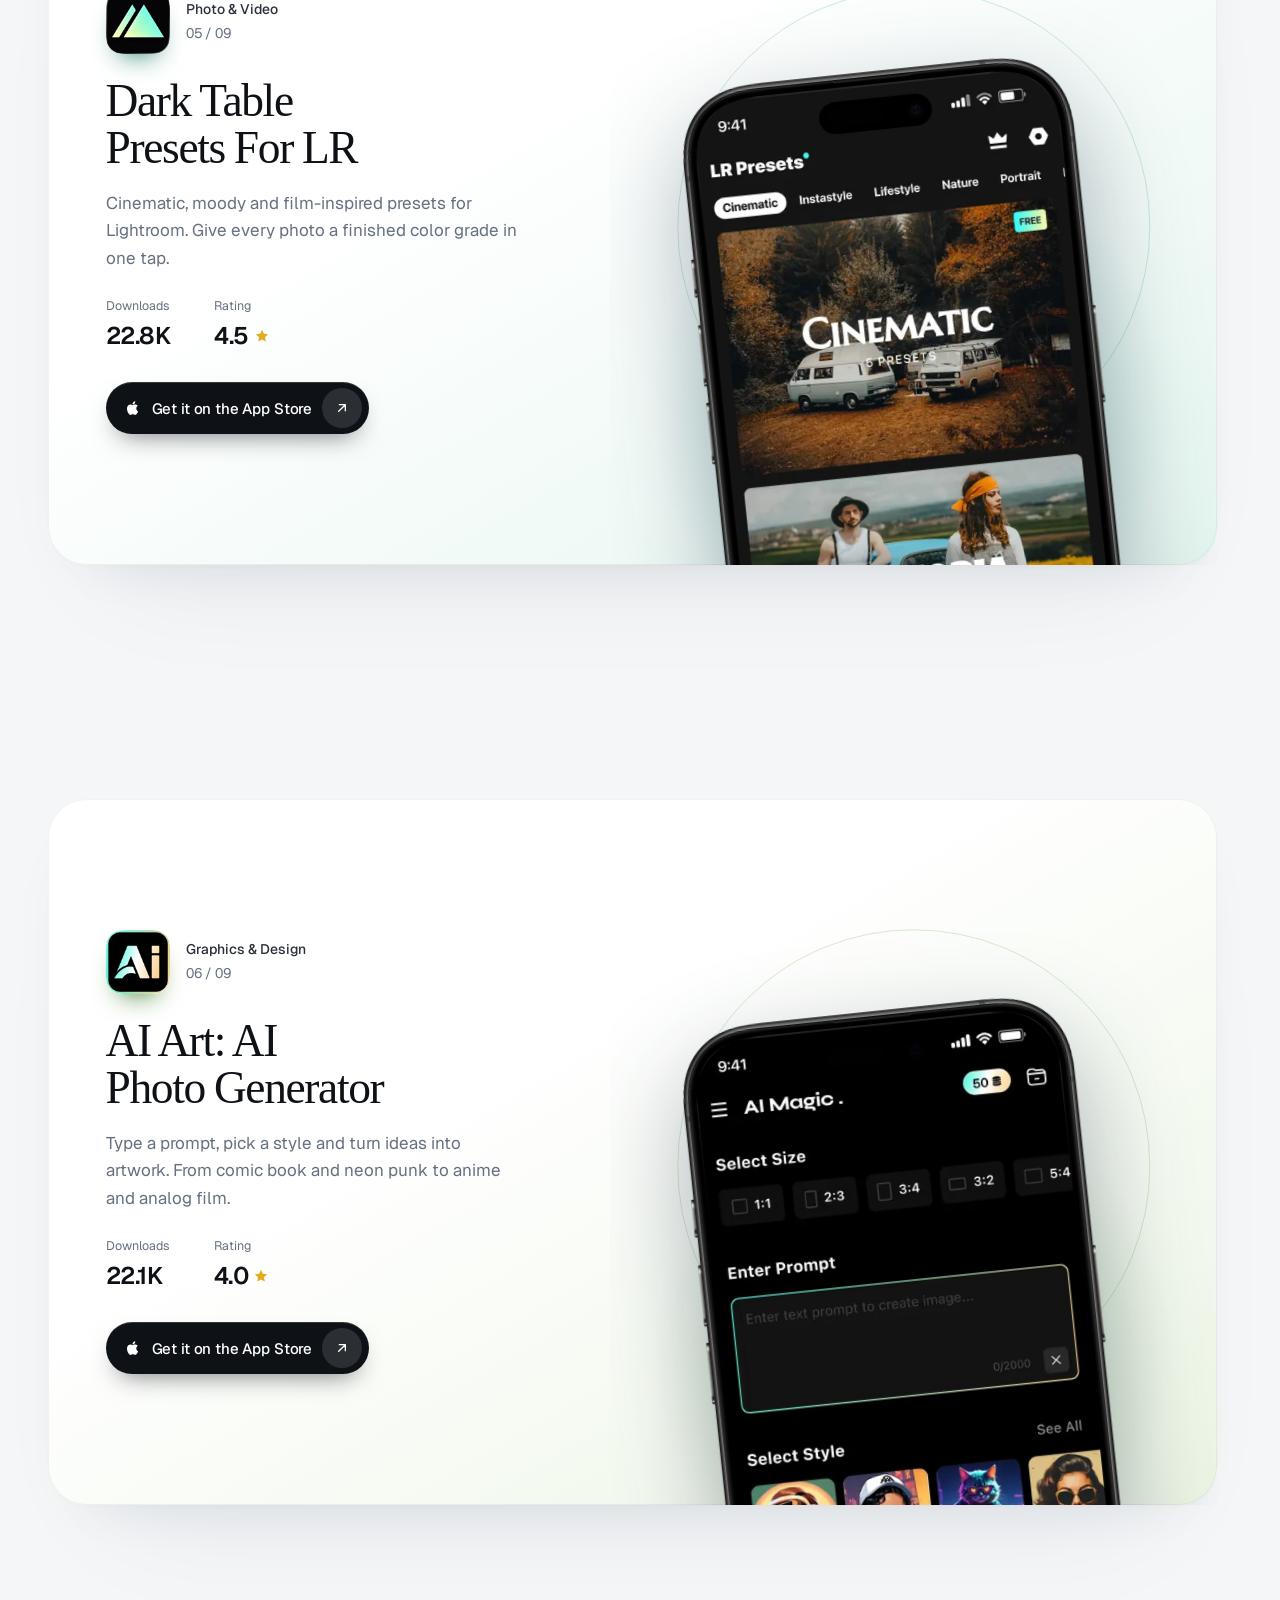
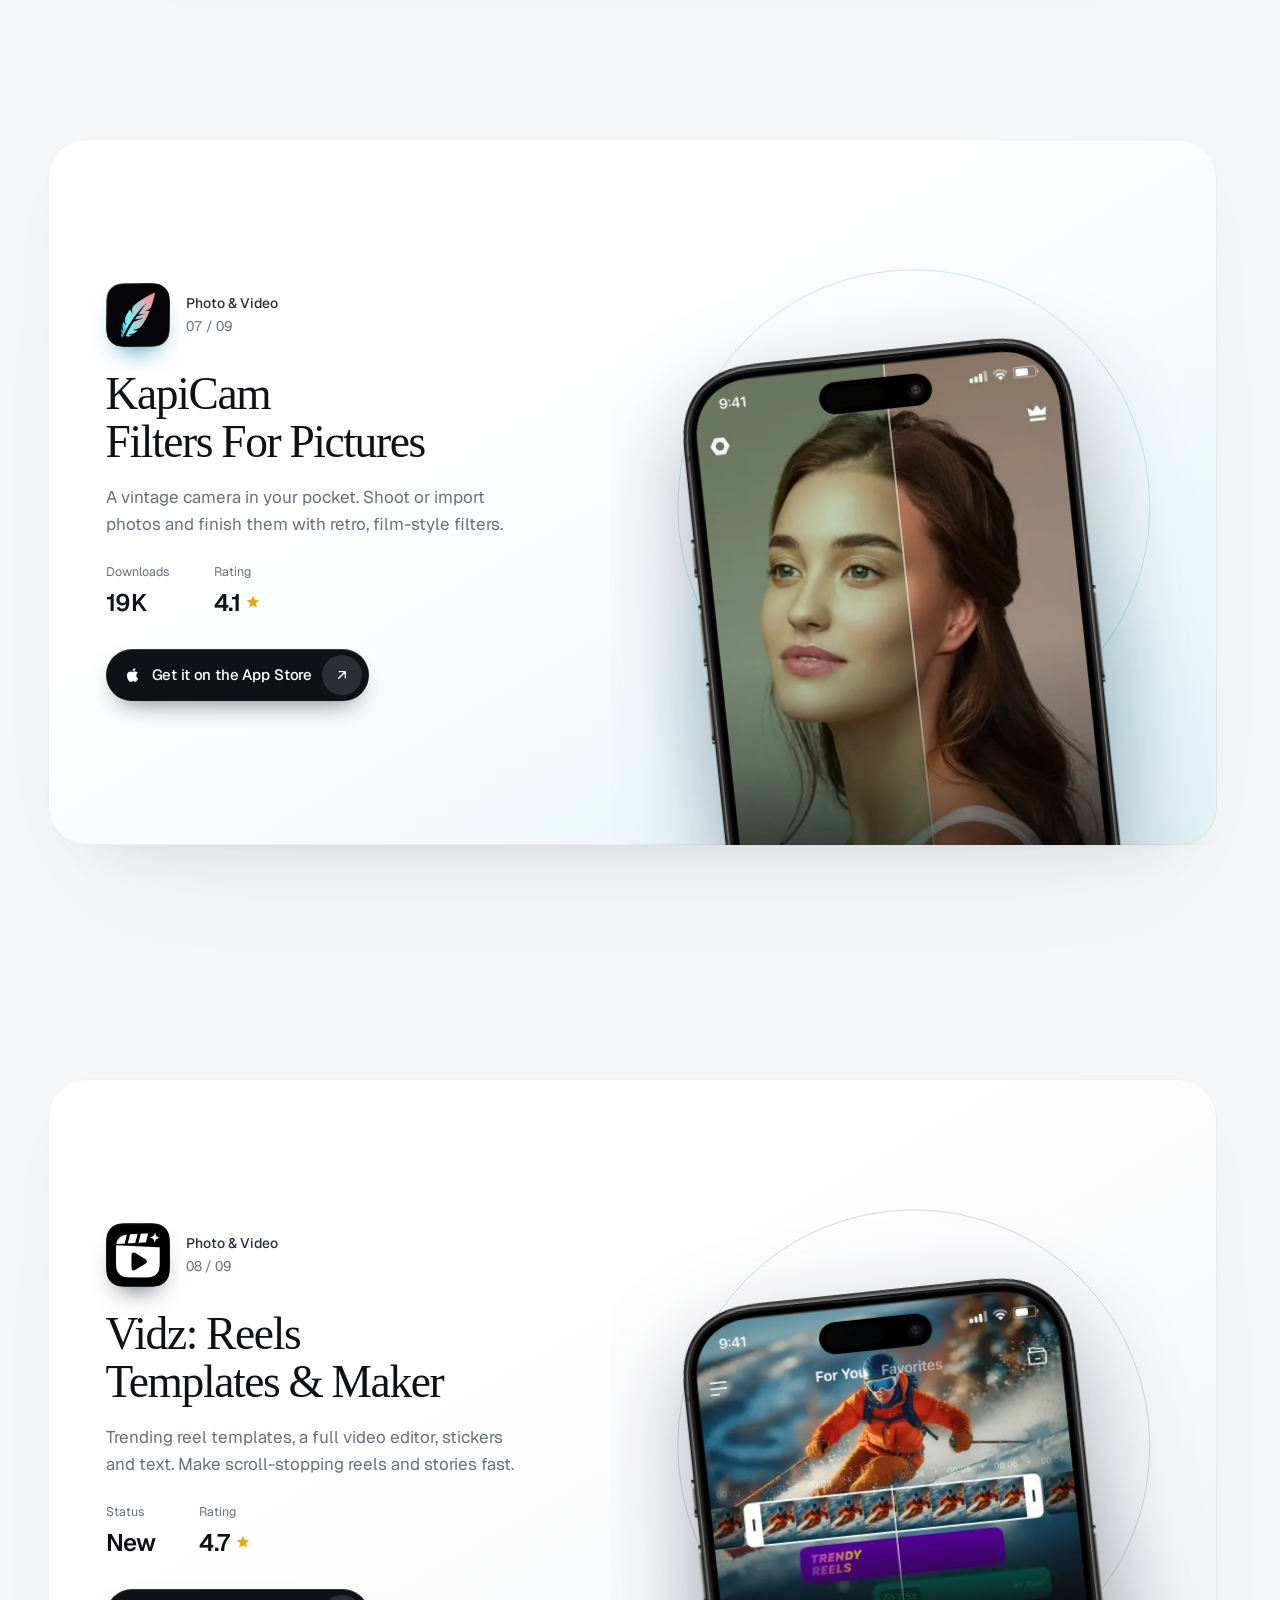
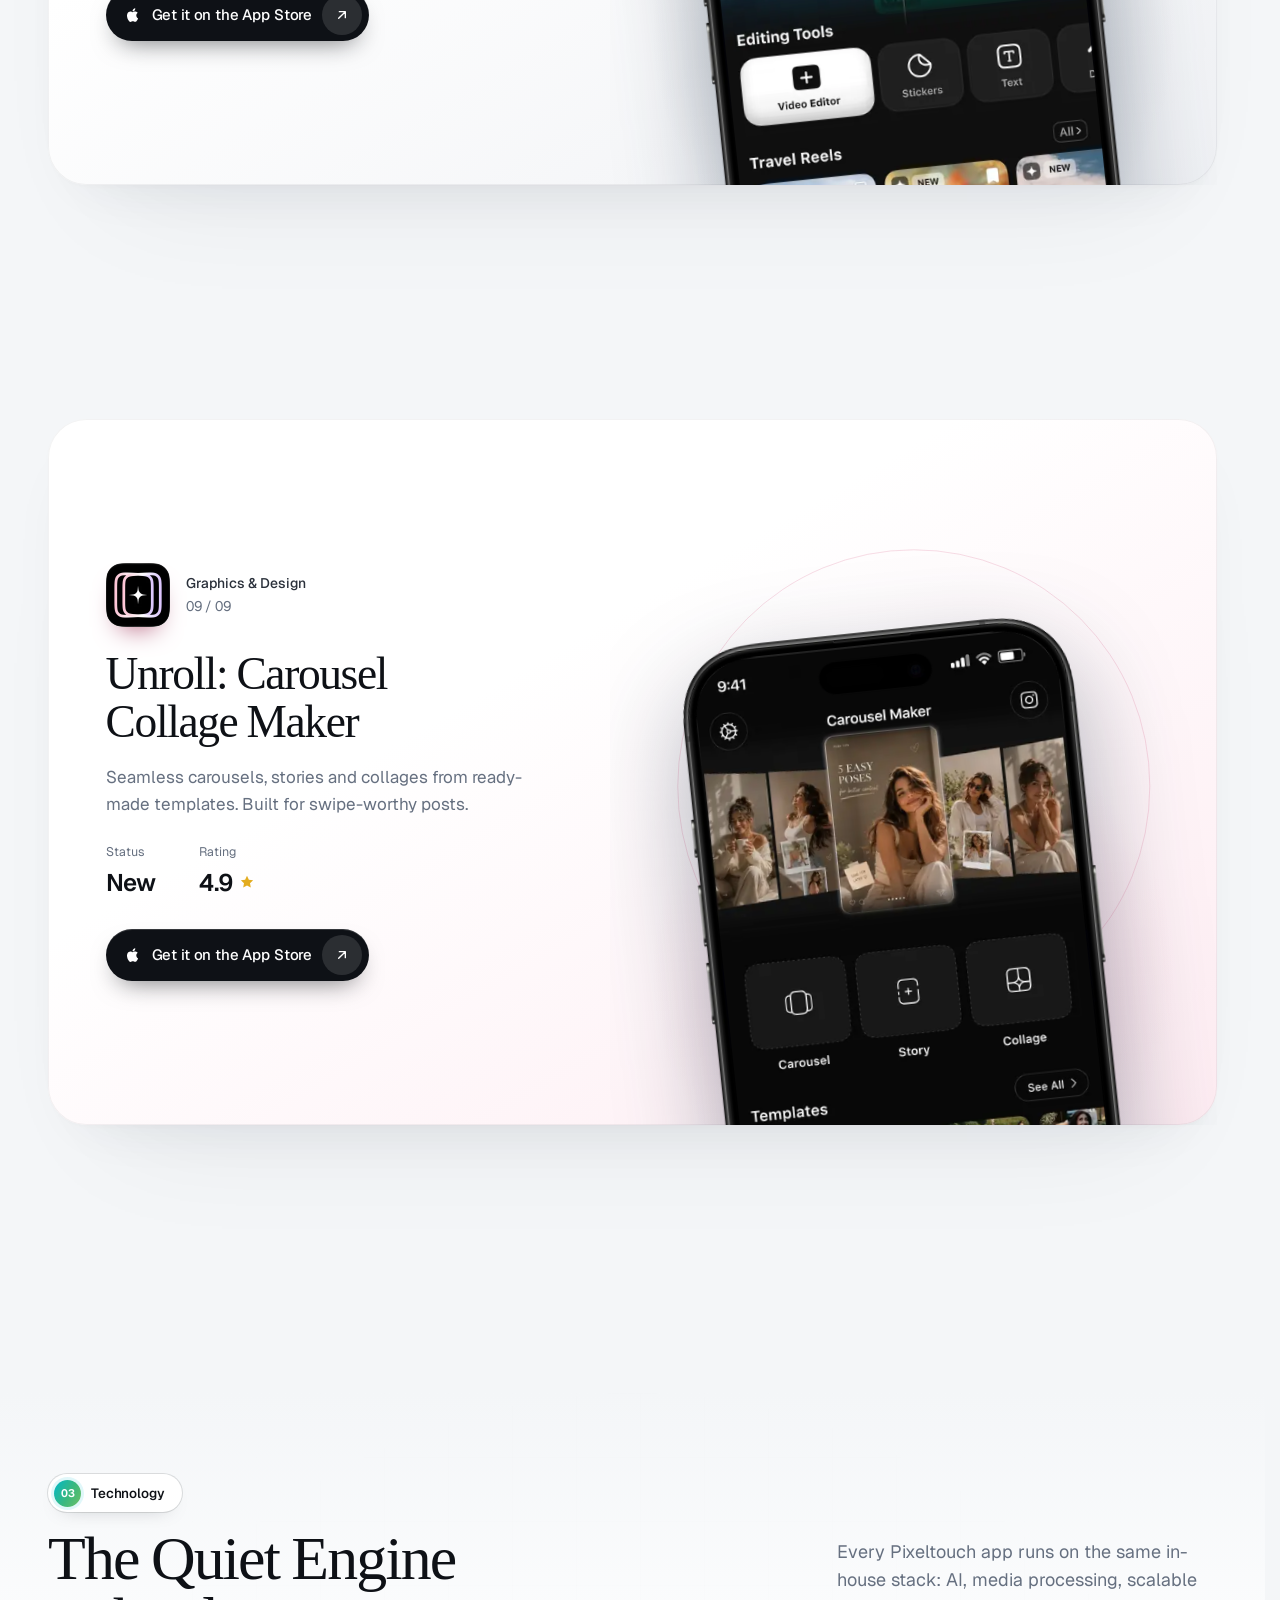
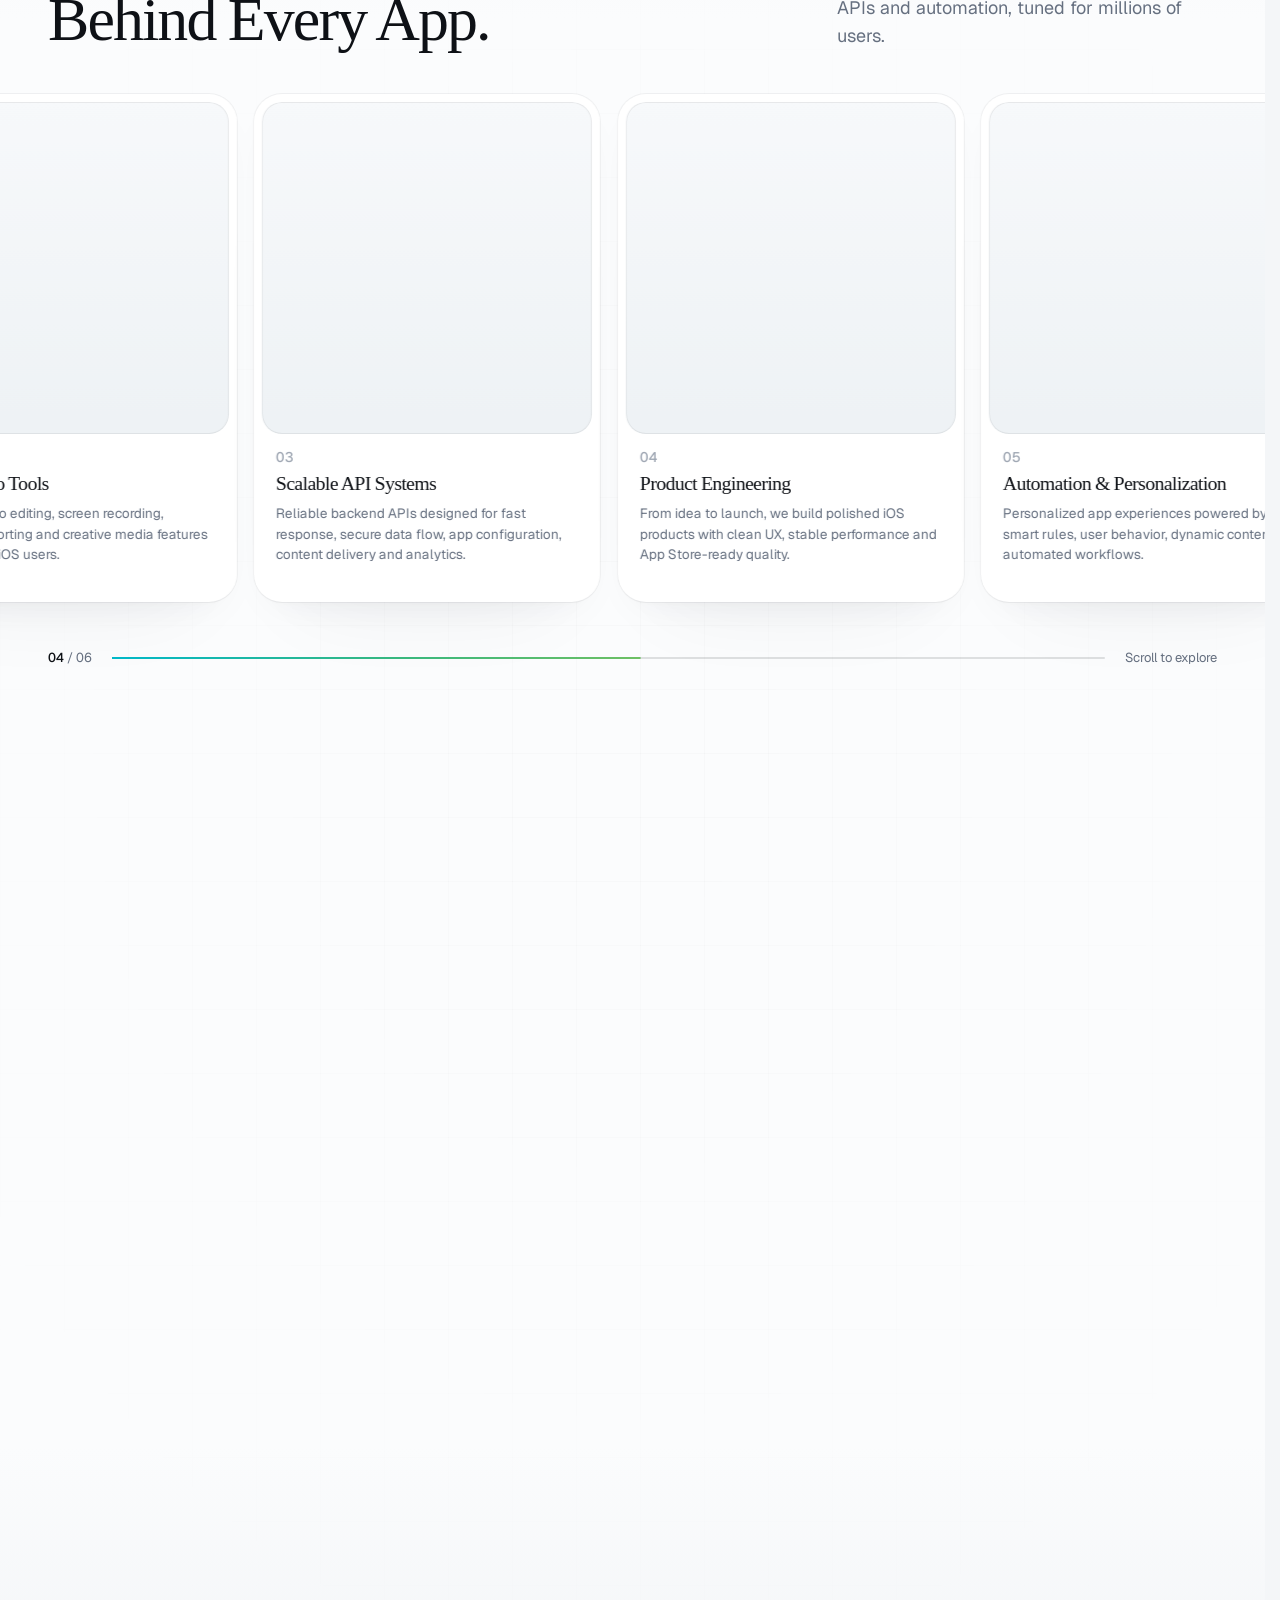
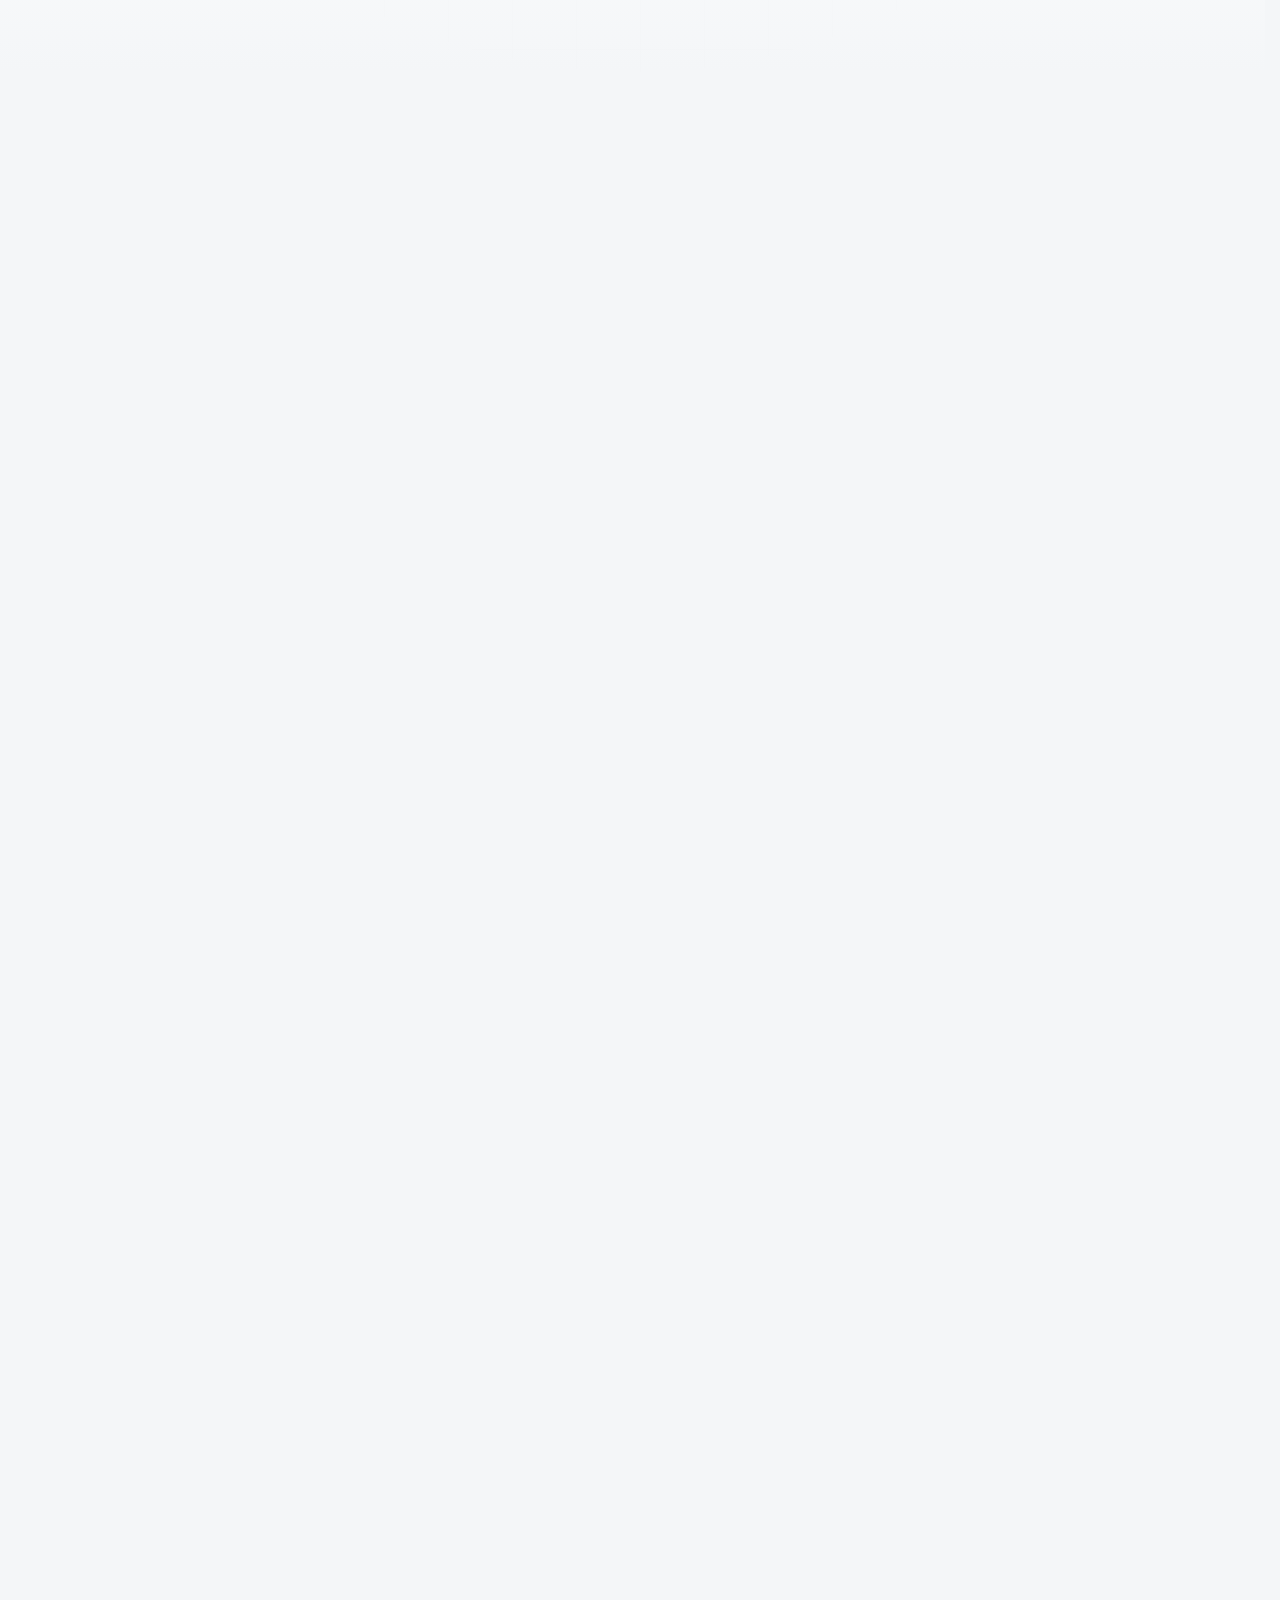
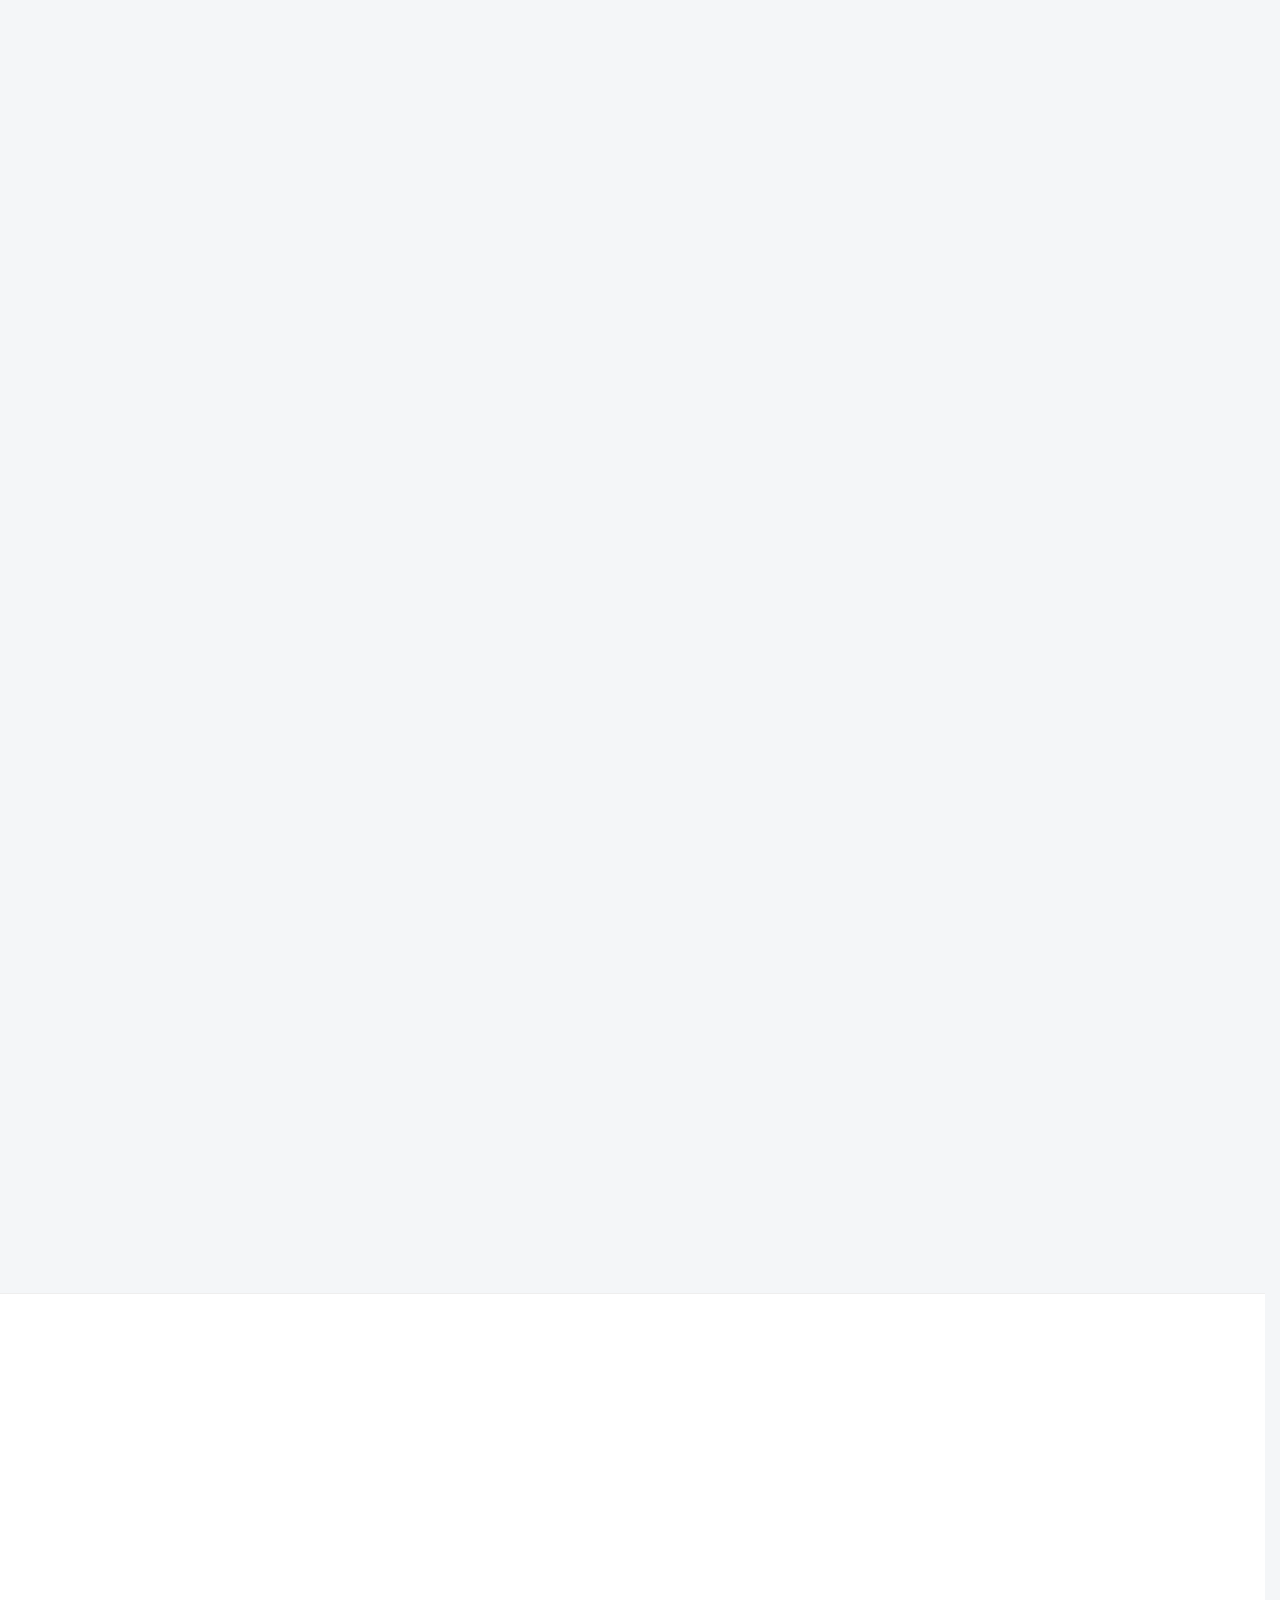
==== commit af95ac9b: "Mobile load: hero copy and mockup fade in place, no overflow toggle on loader exit" ====
--- a/index.html
+++ b/index.html
@@ -34,7 +34,7 @@
 <noscript><link href="https://fonts.googleapis.com/css2?family=Geist:wght@300..700&display=swap" rel="stylesheet"></noscript>
 <link rel="preload" as="image" href="assets/hero-poster.webp?v=5" imagesrcset="assets/hero-poster-sm.webp?v=5 960w, assets/hero-poster.webp?v=5 1920w" imagesizes="100vw" fetchpriority="high">
 <link rel="preload" as="script" href="assets/vendor/lenis.min.js">
-<link rel="stylesheet" href="styles.min.css?v=dcfe1a0e">
+<link rel="stylesheet" href="styles.min.css?v=b066eea9">
 <script type="application/ld+json">{"@context":"https://schema.org","@graph":[{"@type":"Organization","@id":"https://pixeltouch-redesign.vercel.app/#org","name":"Pixeltouch","url":"https://pixeltouch-redesign.vercel.app/","logo":"https://pixeltouch-redesign.vercel.app/assets/brand/apple-touch-icon.png","sameAs":["https://apps.apple.com/us/developer/sohel-ibna-saad/id1374788998"]},{"@type":"WebSite","@id":"https://pixeltouch-redesign.vercel.app/#site","url":"https://pixeltouch-redesign.vercel.app/","name":"Pixeltouch","publisher":{"@id":"https://pixeltouch-redesign.vercel.app/#org"}},{"@type":"ItemList","name":"Pixeltouch iOS apps","itemListElement":[{"@type":"ListItem","position":1,"item":{"@type":"MobileApplication","name":"Blur Photo Editor","operatingSystem":"iOS","applicationCategory":"PhotographyApplication","url":"https://apps.apple.com/us/app/blur-photo-editor/id1048928936","description":"AI instantly finds faces, plates and private details and blurs them. Share your photos without sharing what matters.","image":"https://pixeltouch-redesign.vercel.app/assets/icons/blur-photo.webp","offers":{"@type":"Offer","price":"0","priceCurrency":"USD"},"author":{"@id":"https://pixeltouch-redesign.vercel.app/#org"}}},{"@type":"ListItem","position":2,"item":{"@type":"MobileApplication","name":"Blur Video - AI Blur Maker","operatingSystem":"iOS","applicationCategory":"PhotographyApplication","url":"https://apps.apple.com/us/app/blur-video-ai-blur-maker/id1584936889","description":"Auto-track and blur faces or backgrounds across every frame. No timeline scrubbing, no editing skills needed.","image":"https://pixeltouch-redesign.vercel.app/assets/icons/blur-video.webp","offers":{"@type":"Offer","price":"0","priceCurrency":"USD"},"author":{"@id":"https://pixeltouch-redesign.vercel.app/#org"}}},{"@type":"ListItem","position":3,"item":{"@type":"MobileApplication","name":"Inva: Invitation Maker + RSVP","operatingSystem":"iOS","applicationCategory":"DesignApplication","url":"https://apps.apple.com/us/app/inva-invitation-maker-rsvp/id6480167793","description":"Design stunning invites in minutes and track every RSVP in one place. Birthdays, weddings and everything between.","image":"https://pixeltouch-redesign.vercel.app/assets/icons/inva.webp","offers":{"@type":"Offer","price":"0","priceCurrency":"USD"},"author":{"@id":"https://pixeltouch-redesign.vercel.app/#org"}}},{"@type":"ListItem","position":4,"item":{"@type":"MobileApplication","name":"PixelLab: AI Background Eraser","operatingSystem":"iOS","applicationCategory":"DesignApplication","url":"https://apps.apple.com/us/app/pixellab-ai-background-eraser/id6444919134","description":"Erase or swap any background and remove unwanted objects with studio-grade precision. Right on your iPhone.","image":"https://pixeltouch-redesign.vercel.app/assets/icons/pixellab.webp","offers":{"@type":"Offer","price":"0","priceCurrency":"USD"},"author":{"@id":"https://pixeltouch-redesign.vercel.app/#org"}}},{"@type":"ListItem","position":5,"item":{"@type":"MobileApplication","name":"Dark Table - Presets for LR","operatingSystem":"iOS","applicationCategory":"PhotographyApplication","url":"https://apps.apple.com/us/app/dark-table-presets-for-lr/id6475762278","description":"Cinematic, moody and film-inspired presets for Lightroom. Give every photo a finished color grade in one tap.","image":"https://pixeltouch-redesign.vercel.app/assets/icons/darktable.webp","offers":{"@type":"Offer","price":"0","priceCurrency":"USD"},"author":{"@id":"https://pixeltouch-redesign.vercel.app/#org"}}},{"@type":"ListItem","position":6,"item":{"@type":"MobileApplication","name":"AI Art: AI Photo Generator","operatingSystem":"iOS","applicationCategory":"DesignApplication","url":"https://apps.apple.com/us/app/ai-art-ai-photo-generator/id6648780165","description":"Type a prompt, pick a style and turn ideas into artwork. From comic book and neon punk to anime and analog film.","image":"https://pixeltouch-redesign.vercel.app/assets/icons/aiart.webp","offers":{"@type":"Offer","price":"0","priceCurrency":"USD"},"author":{"@id":"https://pixeltouch-redesign.vercel.app/#org"}}},{"@type":"ListItem","position":7,"item":{"@type":"MobileApplication","name":"KapiCam - Filters for Pictures","operatingSystem":"iOS","applicationCategory":"PhotographyApplication","url":"https://apps.apple.com/us/app/kapicam-filters-for-pictures/id6470743421","description":"A vintage camera in your pocket. Shoot or import photos and finish them with retro, film-style filters.","image":"https://pixeltouch-redesign.vercel.app/assets/icons/kapicam.webp","offers":{"@type":"Offer","price":"0","priceCurrency":"USD"},"author":{"@id":"https://pixeltouch-redesign.vercel.app/#org"}}},{"@type":"ListItem","position":8,"item":{"@type":"MobileApplication","name":"Vidz: Reels Templates & Maker","operatingSystem":"iOS","applicationCategory":"PhotographyApplication","url":"https://apps.apple.com/us/app/vidz-reels-templates-maker/id6761429100","description":"Trending reel templates, a full video editor, stickers and text. Make scroll-stopping reels and stories fast.","image":"https://pixeltouch-redesign.vercel.app/assets/icons/vidz.webp","offers":{"@type":"Offer","price":"0","priceCurrency":"USD"},"author":{"@id":"https://pixeltouch-redesign.vercel.app/#org"}}},{"@type":"ListItem","position":9,"item":{"@type":"MobileApplication","name":"Unroll: Carousel Collage Maker","operatingSystem":"iOS","applicationCategory":"DesignApplication","url":"https://apps.apple.com/us/app/unroll-carousel-collage-maker/id6807681510","description":"Seamless carousels, stories and collages from ready-made templates. Built for swipe-worthy posts.","image":"https://pixeltouch-redesign.vercel.app/assets/icons/unroll.webp","offers":{"@type":"Offer","price":"0","priceCurrency":"USD"},"author":{"@id":"https://pixeltouch-redesign.vercel.app/#org"}}}]}]}</script>
 <script>document.documentElement.classList.add('js');if('scrollRestoration' in history)history.scrollRestoration='manual';try{var t=sessionStorage.getItem('pt-theme');if(t==='dark'){document.documentElement.dataset.theme='dark';document.querySelector('meta[name=theme-color]').content='#0a0c0f'}}catch(e){}</script>
 </head>
@@ -54,6 +54,10 @@
   var reduce = matchMedia('(prefers-reduced-motion: reduce)').matches;
   if (reduce) { root.classList.add('loader-off'); el.remove(); window.__loaderDone = Promise.resolve(); return; }
   root.classList.add('is-loading');
+  // block scrolling through the loader itself (no overflow toggle on <html>, which resizes the mobile viewport when removed)
+  var stopScroll = function (e) { e.preventDefault(); };
+  el.addEventListener('touchmove', stopScroll, { passive: false });
+  el.addEventListener('wheel', stopScroll, { passive: false });
   var words = el.querySelectorAll('.loader__word'), i = 0, t0 = performance.now(), ready = false, done;
   window.__loaderDone = new Promise(function (r) { done = r; });
   words[0].classList.add('is-on');
@@ -569,6 +573,6 @@
 </footer>
 
 <script src="assets/vendor/lenis.min.js" defer></script>
-<script src="app.min.js?v=dcfe1a0e" defer></script>
+<script src="app.min.js?v=b066eea9" defer></script>
 </body>
 </html>
--- a/styles.min.css
+++ b/styles.min.css
@@ -1 +1 @@
-:root{--bg:#f4f6f8;--bg-2:#eef1f4;--surface:#ffffff;--ink:#0e1116;--ink-2:#2a303a;--muted:#667080;--soft:#a0a8b4;--line:rgba(14,17,22,.07);--line-2:rgba(14,17,22,.12);--on-ink:rgb(var(--glass-rgb));--on-ink-rgb:255 255 255;--glass-rgb:255 255 255;--bg-rgb:244 246 248;--bg-soft:#fbfcfd;--ghost-a:#f3f4f6;--ghost-b:#e7e9ec;--art-a:#f7f9fb;--art-b:#eef2f5;color-scheme:light;--teal:#00b8c9;--leaf:#6ec064;--grad:linear-gradient(120deg,#00b8c9 0%,#39b87e 55%,#6ec064 100%);--r-xl:36px;--r-lg:28px;--r-md:20px;--r-sm:14px;--shadow-1:0 1px 2px rgba(14,17,22,.04),0 6px 18px -8px rgba(14,17,22,.1);--shadow-2:0 2px 6px rgba(14,17,22,.04),0 28px 60px -24px rgba(26,48,80,.28);--shadow-phone:0 50px 90px -34px rgba(20,36,60,.55),0 22px 40px -22px rgba(20,36,60,.4);--ease:cubic-bezier(.22,1,.36,1);--ease-io:cubic-bezier(.65,0,.35,1);--wrap:1260px;--gutter:clamp(20px,4vw,48px)}*,*:before,*:after{box-sizing:border-box}html{-webkit-text-size-adjust:100%;scroll-padding-top:100px}html:not(.lenis){scroll-behavior:smooth}html.lenis,html.lenis body{height:auto}.lenis.lenis-smooth{scroll-behavior:auto!important}body{margin:0;background:var(--bg);color:var(--ink);font-family:Geist,ui-sans-serif,system-ui,sans-serif;font-size:16px;line-height:1.55;-webkit-font-smoothing:antialiased;-moz-osx-font-smoothing:grayscale;font-feature-settings:"ss01","cv11";overflow-x:clip}img,video,svg{display:block;max-width:100%}a{color:inherit;text-decoration:none}button,input,textarea{font:inherit;color:inherit}button{cursor:pointer}h1,h2,h3,h4,p{margin:0}ul,ol{margin:0;padding:0;list-style:none}:focus-visible{outline:2px solid var(--teal);outline-offset:3px;border-radius:10px}::selection{background:#bfeff3;color:var(--ink)}.skip{position:fixed;left:16px;top:-60px;z-index:300;background:var(--ink);color:var(--on-ink);padding:10px 16px;border-radius:12px;transition:top .3s var(--ease)}.skip:focus{top:16px}.wrap{width:min(var(--wrap),100% - var(--gutter)*2);margin-inline:auto}.soft{color:var(--soft)}.progress{position:fixed;inset:0 0 auto;height:2px;z-index:150;pointer-events:none}.progress i{display:block;height:100%;background:var(--grad);transform-origin:0 50%;transform:scaleX(var(--p,0))}.h2{font-size:clamp(36px,5vw,66px);line-height:1.02;letter-spacing:-.04em;font-weight:500;text-wrap:balance}.kicker{display:inline-flex;align-items:center;gap:10px;height:38px;padding:0 17px 0 6px;border-radius:99px;background:var(--surface);box-shadow:0 0 0 1px var(--line-2),0 8px 20px -14px #0e111659;font-size:13.5px;font-weight:550;color:var(--ink);letter-spacing:-.01em;white-space:nowrap}.kicker>i{display:grid;place-items:center;width:27px;height:27px;border-radius:99px;background:var(--grad);color:#fff;font-style:normal;font-size:11px;font-weight:650;font-variant-numeric:tabular-nums;letter-spacing:.02em;box-shadow:0 0 0 3px #00b8c91f}.kicker--glass{background:rgb(var(--glass-rgb) / .78);backdrop-filter:blur(12px);-webkit-backdrop-filter:blur(12px)}.btn{--h:52px;position:relative;display:inline-flex;align-items:center;justify-content:center;gap:10px;height:var(--h);padding:0 7px 0 22px;border-radius:99px;font-weight:500;font-size:15px;letter-spacing:-.01em;white-space:nowrap;border:0;isolation:isolate;overflow:hidden;transition:transform .5s var(--ease),box-shadow .5s var(--ease),background-color .4s var(--ease),color .4s var(--ease)}.btn>svg{width:18px;height:18px;margin-left:-4px;flex:none}.btn span{position:relative}.btn__arrow{position:relative;display:grid;place-items:center;width:calc(var(--h) - 12px);height:calc(var(--h) - 12px);border-radius:99px;overflow:hidden;flex:none}.btn__arrow svg{width:16px;height:16px;transition:transform .6s var(--ease)}.btn:hover .btn__arrow svg{transform:rotate(45deg)}.btn:active{transform:scale(.97)}.btn--dark{background:var(--ink);color:var(--on-ink);box-shadow:0 1px rgb(var(--on-ink-rgb) / .16) inset,0 12px 26px -12px #0e111699}.btn--dark .btn__arrow{background:rgb(var(--on-ink-rgb) / .12);transition:background-color .5s var(--ease)}.btn--dark:before{content:"";position:absolute;inset:-1px;z-index:-1;border-radius:inherit;background:radial-gradient(90px 90px at var(--mx,50%) var(--my,120%),rgba(0,184,201,.55),rgba(110,192,100,.25) 45%,transparent 70%);opacity:0;transition:opacity .5s var(--ease)}.btn--dark:hover{transform:translateY(-2px);box-shadow:0 1px rgb(var(--on-ink-rgb) / .16) inset,0 20px 36px -14px #0e111699}.btn--dark:hover:before{opacity:1}.btn--dark:hover .btn__arrow{background:rgb(var(--on-ink-rgb) / .2)}.btn--light{background:rgb(var(--glass-rgb) / .78);color:var(--ink);padding:0 22px;box-shadow:0 0 0 1px rgb(var(--glass-rgb) / .9) inset,var(--shadow-1);backdrop-filter:blur(12px);-webkit-backdrop-filter:blur(12px)}.btn--light:hover{background:rgb(var(--glass-rgb));transform:translateY(-2px);box-shadow:0 0 0 1px rgb(var(--glass-rgb)) inset,var(--shadow-2)}.btn--ghost{background:linear-gradient(var(--ghost-a),var(--ghost-b));color:var(--ink);padding:0 18px;box-shadow:0 1px rgb(var(--glass-rgb)) inset,0 0 0 1px #0e11160f}.btn--ghost:hover{background:linear-gradient(rgb(var(--glass-rgb)),#eef0f2);transform:translateY(-1px)}.btn--sm{--h:44px;font-size:14px;padding-left:18px}.btn--icon{width:44px;padding:0!important}.btn--icon svg{margin:0;width:19px;height:19px}.btn--block{width:100%;justify-content:space-between;--h:58px}.hdr{position:fixed;inset:14px 0 auto;z-index:100;pointer-events:none;transform:translateZ(0);transition:transform .8s var(--ease);will-change:transform;backface-visibility:hidden}.hdr.is-hidden{transform:translate3d(0,-150%,0)}.hdr__inner{display:flex;justify-content:center;gap:10px;padding-inline:var(--gutter)}.pill{pointer-events:auto;position:relative;display:flex;align-items:center;gap:6px;height:62px;padding:8px;border-radius:22px;background:rgb(var(--glass-rgb) / .8);backdrop-filter:blur(20px) saturate(1.7);-webkit-backdrop-filter:blur(20px) saturate(1.7);box-shadow:0 0 0 1px rgb(var(--glass-rgb) / .85) inset,0 0 0 1px #0e11160d,0 10px 34px -16px #14284647;transition:box-shadow .6s var(--ease),background-color .6s var(--ease)}.hdr.is-scrolled .pill{background:rgb(var(--glass-rgb) / .92);box-shadow:0 0 0 1px rgb(var(--glass-rgb) / .85) inset,0 0 0 1px #0e111612,0 16px 40px -18px #14284657}.pill--nav{padding-left:16px;gap:18px}.brand{display:flex;align-items:center;color:var(--ink)}.logo{height:26px;width:auto;overflow:visible}.logo__word{opacity:.94}.logo__mark{transform-box:fill-box;transform-origin:30% 70%;transition:transform .8s var(--ease)}.brand:hover .logo__mark{transform:rotate(-10deg) scale(1.06)}.nav{position:relative;display:flex;gap:2px;isolation:isolate}.nav__link{position:relative;display:flex;align-items:center;gap:4px;height:44px;padding:0 14px;border-radius:13px;font-size:14.5px;font-weight:450;color:var(--ink-2);transition:color .35s var(--ease)}.nav__link:hover,.nav__link.is-active{color:var(--ink)}.nav__link.is-active:after{content:"";position:absolute;left:50%;bottom:6px;width:4px;height:4px;border-radius:2px;background:var(--grad);transform:translate(-50%)}.chev{display:grid;transition:transform .5s var(--ease)}.chev svg{width:14px;height:14px}.nav__has-mega.is-open .chev{transform:rotate(180deg)}.nav__blob{position:absolute;z-index:-1;top:0;left:0;height:44px;width:var(--bw,0px);border-radius:13px;background:#0e11160e;transform:translate(var(--bx,0px));opacity:var(--bo,0);transition:transform .55s var(--ease),width .55s var(--ease),opacity .35s var(--ease);pointer-events:none}.mega{position:absolute;top:calc(100% + 18px);left:-14px;width:min(620px,calc(100vw - 40px));padding:10px;border-radius:24px;background:rgb(var(--glass-rgb) / .96);backdrop-filter:blur(20px);-webkit-backdrop-filter:blur(20px);box-shadow:0 0 0 1px #0e11160f,0 30px 70px -24px #14284659;opacity:0;visibility:hidden;transform:translateY(-8px) scale(.98);transform-origin:18% 0;transition:opacity .4s var(--ease),transform .55s var(--ease),visibility 0s .55s}.mega:before{content:"";position:absolute;inset:-20px 0 auto;height:20px}.nav__has-mega.is-open .mega{opacity:1;visibility:visible;transform:none;transition:opacity .4s var(--ease),transform .55s var(--ease),visibility 0s}.mega__grid{display:grid;grid-template-columns:repeat(3,1fr);gap:4px}.mega__app{display:flex;align-items:center;gap:11px;padding:10px;border-radius:16px;transition:background-color .35s var(--ease)}.mega__app img{border-radius:11px;box-shadow:0 6px 14px -8px #0e111680;transition:transform .55s var(--ease)}.mega__app span{display:grid;min-width:0}.mega__app b{font-size:14px;font-weight:550;letter-spacing:-.015em}.mega__app small{font-size:12px;color:var(--muted);white-space:nowrap;overflow:hidden;text-overflow:ellipsis}.mega__app:hover{background:var(--tint)}.mega__app:hover img{transform:rotate(-8deg) scale(1.08)}.nav__has-mega.is-open .mega__app{animation:megaIn .6s var(--ease) both}.mega__app:nth-child(2){animation-delay:.03s!important}.mega__app:nth-child(3){animation-delay:.06s!important}.mega__app:nth-child(4){animation-delay:.09s!important}.mega__app:nth-child(5){animation-delay:.12s!important}.mega__app:nth-child(6){animation-delay:.15s!important}.mega__app:nth-child(7){animation-delay:.18s!important}.mega__app:nth-child(8){animation-delay:.21s!important}.mega__app:nth-child(9){animation-delay:.24s!important}@keyframes megaIn{0%{opacity:0;transform:translateY(8px)}}.mega__foot{display:flex;justify-content:space-between;align-items:center;gap:12px;margin-top:8px;padding:12px 14px;border-radius:16px;background:var(--bg);font-size:13px;color:var(--muted)}.mega__foot b{color:var(--ink);font-weight:550}.mega__foot a{display:inline-flex;align-items:center;gap:6px;font-weight:500;color:var(--ink)}.mega__foot a svg{width:14px;height:14px;transition:transform .5s var(--ease)}.mega__foot a:hover svg{transform:rotate(45deg)}.burger{display:none;position:relative;width:44px;height:44px;border:0;border-radius:13px;background:#0e11160d}.burger span{position:absolute;left:13px;right:13px;height:1.6px;background:var(--ink);border-radius:2px;transition:transform .5s var(--ease),top .5s var(--ease)}.burger span:first-child{top:18px}.burger span:last-child{top:25px}.hdr.menu-open .burger span:first-child{top:21.5px;transform:rotate(45deg)}.hdr.menu-open .burger span:last-child{top:21.5px;transform:rotate(-45deg)}.mnav{display:none}.hero{position:relative;isolation:isolate;overflow-x:clip;padding-bottom:clamp(36px,5vw,64px)}.hero__top{position:relative;isolation:isolate;padding:clamp(128px,17vh,168px) 0 clamp(72px,10vh,112px)}.hero__media{position:absolute;inset:0;z-index:-1;overflow:hidden;background:url(assets/hero-poster.webp?v=5) 50% 55%/cover}.hero__media video{width:100%;height:100%;object-fit:cover;object-position:50% 55%;opacity:0;transition:opacity 1.6s var(--ease);transform:scale(calc(1.04 + var(--hp,0)*.06)) translateY(calc(var(--hp,0)*40px));will-change:transform}.hero__media video.is-ready{opacity:1}.hero__veil{position:absolute;inset:0;background:radial-gradient(70% 60% at 50% 34%,rgb(var(--glass-rgb) / .5),transparent 72%),linear-gradient(180deg,rgb(var(--bg-rgb) / .18) 0%,rgb(var(--bg-rgb) / 0) 30%,rgb(var(--bg-rgb) / .45) 62%,rgb(var(--bg-rgb) / .86) 84%,var(--bg) 100%)}.hero__copy{position:relative;z-index:3;display:grid;justify-items:center;text-align:center;gap:22px;padding-inline:var(--gutter)}.hero__title{font-size:clamp(46px,7.6vw,108px);line-height:.96;letter-spacing:-.05em;font-weight:500;text-wrap:balance}.hero__title:not(.is-split){visibility:hidden}.hero__title .soft{color:#1a2c466b}.hero__title .w{display:inline-block;overflow:hidden;vertical-align:top;padding-bottom:.1em;margin-bottom:-.1em}.hero__title .w>span{display:inline-block;transform:translateY(108%) rotate(4deg);transform-origin:0 100%;transition:transform 1.3s var(--ease);transition-delay:calc(var(--i)*60ms + .12s)}.is-loaded .hero__title .w>span{transform:none}.hero__lede{max-width:540px;font-size:clamp(16px,1.45vw,18.5px);color:#33404f}.hero__ctas{display:flex;flex-wrap:wrap;justify-content:center;gap:10px;margin-top:4px}[data-hero]{opacity:0;transform:translateY(20px);filter:blur(8px);transition:opacity 1.2s var(--ease),transform 1.2s var(--ease),filter 1.2s var(--ease)}[data-hero="1"]{transition-delay:.5s}[data-hero="2"]{transition-delay:.65s}[data-hero="3"]{transition-delay:.85s;transform:translateY(70px)}.is-loaded [data-hero]{opacity:1;transform:none;filter:none}.show{--W:300px;--H:calc(var(--W) / .4918);--st:calc(var(--H) * .02245);--sw:calc(var(--W) * .8935);--sh:calc(var(--H) * .9551);position:relative;z-index:2;height:calc(var(--H) + 8px);touch-action:pan-y;user-select:none;-webkit-user-select:none}.show__rail{position:absolute;inset:0;-webkit-mask:linear-gradient(90deg,transparent 0,#000 18%,#000 82%,transparent 100%);mask:linear-gradient(90deg,transparent 0,#000 18%,#000 82%,transparent 100%)}.hc{--g:0;--br:1;--bl:1.6px;position:absolute;left:50%;top:var(--st);width:var(--sw);height:var(--sh);margin-left:calc(var(--sw) / -2);padding:0;border:0;background:#e9ecf0;border-radius:15.25%/7.02%;overflow:hidden;cursor:pointer;box-shadow:0 0 0 1px #0e11160f,0 26px 50px -30px #14243c73;filter:grayscale(var(--g)) brightness(var(--br)) blur(calc(var(--bl) * var(--blk,1)));transform:translate3d(var(--x,0px),0,0) scale(var(--s,1));opacity:var(--o,1);transition:transform 1.25s var(--ease),opacity 1s var(--ease),filter 1.1s var(--ease),box-shadow .8s var(--ease);will-change:transform,filter}.hc img{width:100%;height:100%;object-fit:cover;object-position:top;pointer-events:none}.hc.is-side:hover{--br:1.03;--blk:.35;box-shadow:0 0 0 1px #0e11161a,0 34px 60px -30px #14243c8c}.hc.is-center{--g:0;--bl:0px;cursor:default;box-shadow:none}.hc.no-anim{transition:none}.device{position:absolute;left:50%;top:0;z-index:20;width:var(--W);height:var(--H);margin-left:calc(var(--W) / -2);max-width:none;pointer-events:none;filter:drop-shadow(0 46px 44px rgba(20,36,60,.28)) drop-shadow(0 14px 16px rgba(20,36,60,.18))}.strip{position:relative;z-index:3;padding:10px 0 0}.marquee{display:flex;overflow:hidden;-webkit-mask:linear-gradient(90deg,transparent,#000 10%,#000 90%,transparent);mask:linear-gradient(90deg,transparent,#000 10%,#000 90%,transparent)}.marquee__track{display:flex;gap:12px;padding-right:12px;flex-shrink:0;animation:marquee 50s linear infinite}.marquee:hover .marquee__track{animation-play-state:paused}@keyframes marquee{to{transform:translate(-100%)}}.chip{display:flex;align-items:center;gap:10px;height:56px;padding:0 16px 0 12px;border-radius:18px;background:var(--surface);border:1px solid var(--line);font-size:14.5px;font-weight:500;letter-spacing:-.01em;white-space:nowrap;transition:transform .55s var(--ease),box-shadow .55s var(--ease)}.chip img{border-radius:9px}.chip em{display:flex;align-items:center;gap:3px;font-style:normal;font-size:12.5px;color:var(--muted);padding-left:10px;border-left:1px solid var(--line-2)}.chip em svg{width:12px;height:12px;color:#e3ac1f}.chip:hover{transform:translateY(-3px);box-shadow:var(--shadow-2)}.statement{padding:clamp(100px,12vw,170px) 0 clamp(70px,9vw,120px);text-align:center}.statement .wrap{display:grid;justify-items:center;gap:30px}.statement__text{max-width:1080px;font-size:clamp(28px,4vw,54px);line-height:1.14;letter-spacing:-.04em;font-weight:500;text-wrap:balance}.statement__text .sw{color:rgba(14,17,22,calc(.15 + var(--o,0)*.85));transition:color .3s linear}.ico{display:inline-block;width:1.05em;height:1.05em;vertical-align:-.16em;margin:0 .04em;transform:rotate(var(--r)) scale(calc(.6 + var(--o,0)*.4));opacity:calc(.3 + var(--o,0)*.7);transition:transform .6s var(--ease),opacity .3s linear}.ico img{width:100%;height:100%;border-radius:.26em;box-shadow:0 .2em .4em -.2em #0e111673}.stats{display:grid;grid-template-columns:repeat(3,1fr);width:100%;max-width:980px;margin-top:30px;border-top:1px solid var(--line-2)}.stat{display:grid;gap:6px;padding:34px 20px 0}.stat+.stat{border-left:1px solid var(--line-2)}.stat b{font-size:clamp(44px,5.4vw,72px);font-weight:500;letter-spacing:-.05em;line-height:1;font-variant-numeric:tabular-nums}.stat sup{font-size:.42em;vertical-align:.95em;margin-left:.08em;background:var(--grad);-webkit-background-clip:text;background-clip:text;color:transparent;letter-spacing:0}.stat>span{color:var(--muted);font-size:15px}.lab{padding:clamp(110px,13vw,180px) 0}.lab__head{display:flex;justify-content:space-between;align-items:flex-end;gap:30px;margin-bottom:clamp(56px,7vw,96px)}.lab__head>div:first-child{display:grid;gap:16px;justify-items:start}.lab__aside{max-width:380px;color:var(--muted);font-size:16.5px}.tech{position:relative;height:var(--tech-h,300vh);background:linear-gradient(180deg,var(--bg),var(--bg-soft) 12%,var(--bg-soft) 88%,var(--bg))}.tech:before{content:"";position:absolute;inset:0;pointer-events:none;opacity:.55;background-image:linear-gradient(rgba(14,17,22,.035) 1px,transparent 1px),linear-gradient(90deg,rgba(14,17,22,.035) 1px,transparent 1px);background-size:64px 64px;-webkit-mask:radial-gradient(70% 60% at 50% 50%,#000,transparent);mask:radial-gradient(70% 60% at 50% 50%,#000,transparent)}.tech__pin{position:sticky;top:0;height:100vh;height:100svh;display:grid;grid-template-columns:minmax(0,1fr);grid-template-rows:auto auto auto;align-content:center;padding:clamp(84px,11vh,120px) 0 clamp(24px,4vh,44px);overflow:hidden}.tech__intro{display:flex;justify-content:space-between;align-items:flex-end;gap:30px}.tech__intro>div{display:grid;gap:16px;justify-items:start}.tech__intro>p{max-width:380px;color:var(--muted);font-size:16.5px}.tech__viewport{display:flex;align-items:center;min-height:0;min-width:0;margin-top:clamp(48px,8vh,96px)}.tech__track{display:flex;gap:18px;padding-left:max(var(--gutter),calc((100vw - var(--wrap))/2));padding-right:var(--gutter);transform:translate3d(var(--tx,0px),0,0);will-change:transform}.tcard{position:relative;flex:none;width:clamp(290px,27vw,380px);height:min(50vh,450px);min-height:370px;display:flex;flex-direction:column;padding:26px;border-radius:var(--r-lg);background:var(--surface);box-shadow:0 0 0 1px var(--line),var(--shadow-1);overflow:hidden;transition:transform .7s var(--ease),box-shadow .7s var(--ease)}.tcard:hover{transform:translateY(-8px);box-shadow:0 0 0 1px var(--line),var(--shadow-2)}.tcard__n{display:block;margin-top:auto;margin-bottom:10px;font-size:14px;font-weight:500;font-variant-numeric:tabular-nums;letter-spacing:.02em;line-height:1;color:var(--soft);transition:color .5s}.tcard:hover .tcard__n{color:var(--ink)}.tcard h3{white-space:nowrap;font-size:clamp(21px,1.8vw,25px);letter-spacing:-.035em;font-weight:500;line-height:1.15}.tcard p{margin-top:10px;color:var(--muted);font-size:15px;line-height:1.5}.tcard__art{position:relative;flex:none;height:58%;margin:-8px -8px 0;border-radius:20px;background:var(--art-a);overflow:hidden}@keyframes decorMarch{to{stroke-dashoffset:-24}}@keyframes accPulse{0%,to{opacity:1}50%{opacity:.35}}@keyframes shadowBreath{50%{transform:scaleX(.82);opacity:.6}}@keyframes artDrift{0%{transform:translate3d(0,4px,0)}to{transform:translate3d(0,-4px,0)}}.tcard--end{justify-content:space-between;background:var(--ink);color:var(--on-ink);box-shadow:none}.tcard--end .soft{color:rgb(var(--on-ink-rgb) / .45)}.tcard .tcard__quote{margin:0;color:var(--on-ink);font-size:clamp(28px,2.6vw,38px);line-height:1.08;letter-spacing:-.04em;font-weight:500}.tcard--end .btn{align-self:flex-start;background:var(--on-ink);color:var(--ink)}.tcard--end .btn .btn__arrow{background:#0e111614}.tech__foot{display:flex;align-items:center;gap:20px;margin-top:clamp(36px,6vh,72px);font-size:13px;color:var(--muted)}.tech__idx{font-variant-numeric:tabular-nums}.tech__idx b{color:var(--ink);font-weight:500}.tech__bar{flex:1;height:2px;border-radius:2px;background:var(--line-2);overflow:hidden}.tech__bar i{display:block;height:100%;background:var(--grad);transform-origin:0 50%;transform:scaleX(var(--tp,0))}.philo{position:relative;overflow-x:clip;padding:clamp(100px,12vw,160px) 0 clamp(60px,8vw,100px)}.philo__head{display:grid;gap:22px;justify-items:center;text-align:center}.philo__title{font-size:clamp(36px,5vw,66px);line-height:1.02;letter-spacing:-.04em;font-weight:500}.philo__title em{font-style:normal;font-weight:500;background:var(--grad);-webkit-background-clip:text;background-clip:text;color:transparent;padding-right:.04em}.ticker{display:flex;overflow:hidden;margin:clamp(44px,6vw,72px) 0 clamp(30px,4vw,48px);padding:20px 0;border-block:1px solid var(--line-2)}.ticker__track{display:flex;align-items:center;gap:28px;padding-right:28px;flex-shrink:0;animation:marquee 60s linear infinite}.ticker span{font-size:clamp(17px,1.6vw,21px);letter-spacing:-.02em;color:var(--ink-2);white-space:nowrap}.ticker i{width:9px;height:9px;border-radius:2px;background:var(--grad);flex:none;transform:rotate(45deg)}.tenets{counter-reset:t}.tenet{position:relative;display:grid;grid-template-columns:80px 1fr minmax(240px,340px);align-items:center;gap:24px;padding:clamp(22px,2.6vw,34px) 0;border-bottom:1px solid var(--line-2);cursor:default}.tenet:before{content:"";position:absolute;inset:0 -24px;z-index:-1;border-radius:0;background:var(--surface);opacity:0;transform:scaleY(.7);transition:opacity .5s var(--ease),transform .6s var(--ease)}.tenet__n{font-size:15px;font-weight:500;font-variant-numeric:tabular-nums;color:var(--soft);transition:color .5s}.tenet h3{font-size:clamp(22px,2.3vw,32px);line-height:1.15;letter-spacing:-.035em;font-weight:500;color:var(--ink);transition:color .55s var(--ease),transform .7s var(--ease)}.tenet p{color:var(--muted);font-size:15.5px;transition:color .5s var(--ease)}.tenet:hover:before{opacity:1;transform:none}.tenet:hover h3{transform:translate(10px)}.tenet:hover .tenet__n{color:var(--teal)}.tenet:hover p{color:var(--ink-2)}.cta{padding:clamp(40px,6vw,80px) 0}.cta__card{position:relative;display:grid;grid-template-columns:1fr 1fr;align-items:center;min-height:560px;border-radius:var(--r-xl);overflow:hidden;isolation:isolate;padding:clamp(28px,5vw,72px);gap:40px}.cta__bg{position:absolute;inset:0;z-index:-1;overflow:hidden}.cta__bg img{position:absolute;left:0;top:-8%;width:100%;height:116%;max-width:none;object-fit:cover;object-position:50% 70%;transform:translate3d(0,calc((var(--cp,.5) - .5) * -50px),0)}.pblur{position:absolute;inset:0;pointer-events:none}.pblur i{position:absolute;inset:0}.pblur i:nth-child(1){backdrop-filter:blur(2px);-webkit-backdrop-filter:blur(2px)}.pblur i:nth-child(2){backdrop-filter:blur(4px);-webkit-backdrop-filter:blur(4px);-webkit-mask:linear-gradient(90deg,#000 0,#000 66%,transparent 88%);mask:linear-gradient(90deg,#000 0,#000 66%,transparent 88%)}.pblur i:nth-child(3){backdrop-filter:blur(7px);-webkit-backdrop-filter:blur(7px);-webkit-mask:linear-gradient(90deg,#000 0,#000 52%,transparent 74%);mask:linear-gradient(90deg,#000 0,#000 52%,transparent 74%)}.pblur i:nth-child(4){backdrop-filter:blur(12px);-webkit-backdrop-filter:blur(12px);-webkit-mask:linear-gradient(90deg,#000 0,#000 38%,transparent 60%);mask:linear-gradient(90deg,#000 0,#000 38%,transparent 60%)}.pblur i:nth-child(5){backdrop-filter:blur(18px);-webkit-backdrop-filter:blur(18px);-webkit-mask:linear-gradient(90deg,#000 0,#000 22%,transparent 44%);mask:linear-gradient(90deg,#000 0,#000 22%,transparent 44%)}.pblur i:nth-child(6){backdrop-filter:blur(28px);-webkit-backdrop-filter:blur(28px);-webkit-mask:linear-gradient(90deg,#000 0,#000 6%,transparent 28%);mask:linear-gradient(90deg,#000 0,#000 6%,transparent 28%)}.pblur:after{content:"";position:absolute;inset:0;background:linear-gradient(90deg,rgb(var(--bg-rgb) / .78),rgb(var(--bg-rgb) / .55) 45%,rgb(var(--bg-rgb) / .34))}.cta__copy{display:grid;justify-items:start;gap:20px}.cta__copy>p{color:#33404f;font-size:17px;max-width:400px}.cta__icons{display:grid;grid-template-columns:repeat(3,auto);justify-content:center;gap:clamp(14px,2vw,26px)}.cicon{display:block;border-radius:24px;transform:translate3d(var(--ix,0px),var(--iy,0px),0) rotate(var(--ir,0deg));transition:transform .9s var(--ease)}.cicon img{width:clamp(70px,7.4vw,104px);height:auto;aspect-ratio:1;border-radius:23%;box-shadow:0 22px 40px -20px #0e11168c}.cicon:hover{transition:transform .5s var(--ease)}.cicon:hover img{box-shadow:0 30px 50px -20px #0e111699}.cicon:nth-child(odd){animation:float 6s var(--ease-io) infinite alternate}.cicon:nth-child(2n){animation:float 7s var(--ease-io) infinite alternate-reverse}@keyframes float{to{translate:0 -10px}}.contact{padding:clamp(80px,10vw,140px) 0}.contact__card{display:grid;grid-template-columns:minmax(0,.92fr) minmax(0,1.08fr);gap:10px;padding:10px;border-radius:var(--r-xl);background:var(--surface);box-shadow:0 0 0 1px var(--line),var(--shadow-2)}.contact__intro{position:relative;display:flex;flex-direction:column;justify-content:space-between;gap:56px;padding:clamp(28px,3.4vw,48px);border-radius:28px;overflow:hidden;isolation:isolate;background:var(--bg)}.contact__intro:before{content:"";position:absolute;z-index:-1;inset:auto 0 0;height:72%;background:url(assets/contact-hill.webp) 50% 100%/cover;-webkit-mask:linear-gradient(180deg,transparent 0%,rgba(0,0,0,.03) 8%,rgba(0,0,0,.1) 16%,rgba(0,0,0,.21) 24%,rgba(0,0,0,.35) 32%,rgba(0,0,0,.5) 40%,rgba(0,0,0,.64) 48%,rgba(0,0,0,.77) 56%,rgba(0,0,0,.87) 64%,rgba(0,0,0,.94) 72%,rgba(0,0,0,.98) 80%,#000 88%);mask:linear-gradient(180deg,transparent 0%,rgba(0,0,0,.03) 8%,rgba(0,0,0,.1) 16%,rgba(0,0,0,.21) 24%,rgba(0,0,0,.35) 32%,rgba(0,0,0,.5) 40%,rgba(0,0,0,.64) 48%,rgba(0,0,0,.77) 56%,rgba(0,0,0,.87) 64%,rgba(0,0,0,.94) 72%,rgba(0,0,0,.98) 80%,#000 88%)}.contact__top{display:grid;gap:20px;justify-items:start}.contact__top>p{color:var(--muted);font-size:16.5px;max-width:400px}.contact__meta{display:grid;grid-template-columns:1.15fr 1fr;gap:10px;align-items:stretch}.contact__meta .mailcard b{font-size:15.5px}.contact__meta .mailcard i{width:40px;height:40px}.contact__meta address{font-size:13px}.mailcard{display:grid;grid-template-columns:1fr auto;align-items:center;column-gap:20px;padding:16px 16px 16px 20px;border-radius:20px;background:rgb(var(--glass-rgb) / .92);box-shadow:0 0 0 1px rgb(var(--glass-rgb) / .8) inset,0 10px 30px -18px #14243c59;backdrop-filter:blur(10px);-webkit-backdrop-filter:blur(10px);transition:transform .7s var(--ease),box-shadow .7s var(--ease)}.mailcard small,.contact__addr small{color:var(--muted);font-size:12.5px}.mailcard b{grid-row:2;font-size:18px;font-weight:550;letter-spacing:-.02em}.mailcard i{grid-row:1/3;grid-column:2;display:grid;place-items:center;width:46px;height:46px;border-radius:99px;background:var(--ink);color:var(--on-ink)}.mailcard i svg{width:16px;height:16px;transition:transform .7s var(--ease)}.mailcard:hover{transform:translateY(-3px);box-shadow:0 0 0 1px rgb(var(--glass-rgb)) inset,0 18px 40px -18px #14243c73}.mailcard:hover i svg{transform:rotate(45deg)}.contact__addr{display:grid;gap:2px;padding:14px 20px;border-radius:20px;background:rgb(var(--glass-rgb) / .72);backdrop-filter:blur(10px);-webkit-backdrop-filter:blur(10px)}address{font-style:normal;color:var(--ink-2);font-size:14.5px;line-height:1.5}.form{display:grid;gap:18px;align-content:start;padding:clamp(24px,3.2vw,44px)}.form__head{display:flex;justify-content:space-between;align-items:baseline;gap:12px;margin-bottom:6px}.form__head h3{font-size:22px;font-weight:500;letter-spacing:-.03em}.form__head span{font-size:13px;color:var(--soft)}.row{display:grid;grid-template-columns:1fr 1fr;gap:12px}.field{position:relative;display:block}.field input,.field textarea{width:100%;padding:26px 16px 10px;border-radius:16px;border:1px solid transparent;background:var(--bg);font-size:15.5px;outline:none;resize:none;transition:border-color .5s var(--ease),background-color .5s var(--ease),box-shadow .5s var(--ease)}.field textarea{height:168px;display:block}.field>span{position:absolute;left:17px;top:18px;font-size:15.5px;color:var(--muted);pointer-events:none;transform-origin:0 0;transition:transform .55s var(--ease),color .45s var(--ease)}.field input:focus+span,.field input:not(:placeholder-shown)+span,.field textarea:focus+span,.field textarea:not(:placeholder-shown)+span{transform:translateY(-10px) scale(.78);color:var(--ink-2)}.field input:hover,.field textarea:hover{border-color:var(--line-2)}.field input:focus,.field textarea:focus{background:var(--surface);border-color:var(--teal);box-shadow:0 0 0 4px #00b8c91f}.field.is-invalid input,.field.is-invalid textarea{border-color:#e0567a;box-shadow:0 0 0 4px #e0567a1f}.seg-wrap{border:0;margin:0;padding:0}.seg-wrap legend{font-size:13px;font-weight:500;color:var(--muted);padding:0;margin-bottom:10px}.seg{display:flex;flex-wrap:wrap;gap:8px}.seg label{position:relative;cursor:pointer}.seg input{position:absolute;inset:0;opacity:0;margin:0;pointer-events:none}.seg i{display:inline-flex;align-items:center;height:40px;padding:0 16px;border-radius:99px;font-style:normal;font-size:14px;background:var(--bg);border:1px solid transparent;transition:background-color .5s var(--ease),color .5s var(--ease),border-color .5s var(--ease)}.seg label:hover i{border-color:var(--line-2)}.seg input:checked+i{background:var(--ink);color:var(--on-ink)}.seg input:focus-visible+i{outline:2px solid var(--teal);outline-offset:2px}.form__foot{display:flex;align-items:center;justify-content:space-between;gap:16px;margin-top:6px}.form__status{margin:0;font-size:14px;color:var(--muted)}.foot{padding:clamp(64px,8vw,100px) 0 0;background:var(--surface);border-top:1px solid var(--line);overflow:hidden}.foot__top{display:grid;grid-template-columns:1.3fr .7fr 1.3fr .8fr;gap:40px}.foot__brand{display:grid;gap:18px;align-content:start;justify-items:start}.foot__brand .logo{height:30px}.foot__brand p{color:var(--muted);font-size:15px;max-width:340px}.foot__mail{font-weight:500;background:linear-gradient(currentColor,currentColor) 0 100%/0 1px no-repeat;transition:background-size .55s var(--ease)}.foot__mail:hover{background-size:100% 1px}.foot h4{font-size:13px;font-weight:500;color:var(--soft);margin-bottom:16px}.foot ul{display:grid;gap:10px}.foot ul.two{grid-template-columns:1fr 1fr;column-gap:24px}.foot__col a:not(.badge){font-size:15px;color:var(--ink-2);display:inline-block;transition:color .3s,transform .45s var(--ease)}.foot__col a:not(.badge):hover{color:var(--ink);transform:translate(4px)}.badge{display:inline-block;transition:transform .5s var(--ease)}.badge:hover{transform:translateY(-3px)}.foot__scene{position:relative;margin-top:clamp(48px,7vw,90px);isolation:isolate}.foot__word{position:relative;z-index:1;cursor:crosshair}.foot__meadow{position:relative;z-index:2;display:block;margin-top:-4vw;pointer-events:none}.foot__meadow img{display:block;width:100%;height:auto;max-width:none;transform:translate3d(0,calc((1 - var(--fp,1)) * 60px),0)}.foot__word svg{width:100%;height:auto;overflow:visible}.fw__base{fill:#e2e7ee}.fw__lit{opacity:0;transition:opacity 1.1s var(--ease)}.foot__word:hover .fw__lit{opacity:1}.foot__word svg{transform:translateY(calc((1 - var(--fp,1)) * 50px));opacity:calc(.3 + var(--fp,1) * .7)}.foot__bottom{display:flex;justify-content:space-between;flex-wrap:wrap;gap:12px;padding-top:22px;border-top:1px solid var(--line);font-size:14px;color:var(--muted)}.foot__bottom nav{display:flex;gap:22px}.foot__bottom a{transition:color .3s}.foot__bottom a:hover{color:var(--ink)}.foot__legal{margin-top:14px;font-size:12px;color:var(--soft)}.foot .foot__bottom{margin-top:clamp(40px,5vw,64px)}.js [data-reveal]{opacity:0;transform:translateY(30px);filter:blur(6px);transition:opacity 1s var(--ease) var(--d,0ms),transform 1.15s var(--ease) var(--d,0ms),filter 1s var(--ease) var(--d,0ms)}.js [data-reveal].is-in{opacity:1;transform:none;filter:none}.js .tenet[data-reveal].is-in{transition:opacity 1s var(--ease),transform 1.15s var(--ease),filter 1s var(--ease)}.js .tcard{opacity:0;transform:translateY(40px);transition:opacity 1s var(--ease),transform 1.1s var(--ease),box-shadow .7s var(--ease)}.js .tech.is-in .tcard{opacity:1;transform:none}.js .tech.is-in .tcard:nth-child(2){transition-delay:.08s}.js .tech.is-in .tcard:nth-child(3){transition-delay:.16s}.js .tech.is-in .tcard:nth-child(4){transition-delay:.24s}.js .tech.is-in .tcard:hover{transform:translateY(-8px);transition-delay:0s}@media(max-width:1180px){.nav__link{padding:0 11px}.foot__top{grid-template-columns:1fr 1fr;row-gap:44px}}@media(max-width:960px){.nav,.pill--cta .btn--icon{display:none}.burger{display:block}.pill--nav{flex:1;justify-content:space-between;max-width:560px}.mnav{pointer-events:auto;display:grid;gap:14px;margin:10px var(--gutter) 0;padding:12px;border-radius:24px;background:rgb(var(--glass-rgb) / .96);backdrop-filter:blur(20px);-webkit-backdrop-filter:blur(20px);box-shadow:0 0 0 1px var(--line),var(--shadow-2);opacity:0;visibility:hidden;transform:translateY(-12px) scale(.98);transform-origin:50% 0;transition:opacity .45s var(--ease),transform .6s var(--ease),visibility 0s .6s}.hdr.menu-open .mnav{opacity:1;visibility:visible;transform:none;transition:opacity .45s var(--ease),transform .6s var(--ease),visibility 0s}.mnav__links{display:grid}.mnav__links a{display:flex;align-items:baseline;gap:14px;padding:14px 12px;border-radius:14px;font-size:24px;font-weight:500;letter-spacing:-.035em;transition:background-color .3s}.mnav__links a span{width:24px;font-size:13px;font-weight:500;font-variant-numeric:tabular-nums;color:var(--soft);letter-spacing:0}.mnav__links a:hover{background:var(--bg)}.hdr.menu-open .mnav__links a{animation:megaIn .7s var(--ease) both}.mnav__links a:nth-child(2){animation-delay:.04s!important}.mnav__links a:nth-child(3){animation-delay:.08s!important}.mnav__links a:nth-child(4){animation-delay:.12s!important}.mnav__links a:nth-child(5){animation-delay:.16s!important}.mnav__apps{display:flex;gap:8px;overflow-x:auto;padding:12px 4px 4px;border-top:1px solid var(--line);scrollbar-width:none}.mnav__apps img{border-radius:12px;flex:none}.tech{height:auto!important}.tech__pin{position:relative;height:auto;padding:90px 0 60px}.tech__intro,.lab__head{flex-direction:column;align-items:flex-start}.tech__viewport{overflow-x:auto;scroll-snap-type:x mandatory;scrollbar-width:none;padding-bottom:6px}.tech__viewport::-webkit-scrollbar{display:none}.tech__track{transform:none!important}.tcard{scroll-snap-align:center;height:440px}.tech__foot{margin-top:18px}.tech__hint{display:none}.tenet{grid-template-columns:50px 1fr}.tenet p{grid-column:2;opacity:1;transform:none}.tenet h3{color:var(--ink)}.contact__card,.contact__meta,.cta__card{grid-template-columns:1fr}.pblur:after{background:linear-gradient(180deg,rgb(var(--bg-rgb) / .8),rgb(var(--bg-rgb) / .55),rgb(var(--bg-rgb) / .38))}}@media(max-width:640px){.hdr{inset:10px 0 auto}.hdr__inner{gap:6px;padding-inline:12px}.pill--nav{min-width:0}.pill--cta{flex:none}.pill{height:56px;padding:6px;border-radius:18px}.pill--nav{padding-left:12px}.logo{height:22px}.pill--cta .btn__arrow{display:none}.pill--cta .btn{padding:0 16px}.show{--W:228px}.hero__top{padding:108px 0 64px}.stats{grid-template-columns:1fr}.stat+.stat{border-left:0;border-top:1px solid var(--line-2)}.stat{padding:24px 0}.form__foot{flex-direction:column-reverse;align-items:stretch}.form__foot .btn{width:100%;justify-content:space-between}.row,.foot__top{grid-template-columns:1fr}.cta__icons{grid-template-columns:repeat(3,auto);gap:14px}}@media(prefers-reduced-motion:reduce){*,*:before,*:after{animation-duration:.01ms!important;animation-iteration-count:1!important;transition-duration:.01ms!important;scroll-behavior:auto!important}.js [data-reveal],[data-hero],.js .tcard{opacity:1;transform:none;filter:none}.hc{filter:grayscale(var(--g)) blur(var(--bl))}}html{scrollbar-gutter:stable}html.is-loading{overflow:hidden}.loader{position:fixed;inset:0;z-index:500;display:grid;place-items:center;background:var(--bg-soft);transition:opacity .9s cubic-bezier(.4,0,.2,1),visibility 0s .9s}.loader:before{content:"";position:absolute;inset:0;background:radial-gradient(60% 50% at 50% 50%,rgba(0,184,201,.08),transparent 70%)}.loader__stage{position:relative;display:grid;place-items:center;height:1.4em;font-size:clamp(34px,4.6vw,60px);line-height:1}.loader__word{grid-area:1/1;font-weight:600;letter-spacing:-.045em;white-space:nowrap;background:linear-gradient(110deg,var(--ink) 0%,var(--ink) 38%,#00b8c9 58%,#6ec064 78%,var(--ink) 100%);background-size:220% 100%;-webkit-background-clip:text;background-clip:text;color:transparent;opacity:0;filter:blur(14px);transform:translateY(18px) scale(.96);font-family:Geist,SF Pro Display,Noto Sans Bengali,Hiragino Sans,PingFang SC,Geeza Pro,system-ui,sans-serif}.loader__word[lang=bn],.loader__word[lang=ja],.loader__word[lang=zh],.loader__word[lang=ar]{letter-spacing:0;font-weight:500}.loader__word.is-on{opacity:1;filter:blur(0);transform:none;background-position:0 0;transition:opacity .26s cubic-bezier(.2,.7,.2,1),filter .3s cubic-bezier(.2,.7,.2,1),transform .34s cubic-bezier(.2,.7,.2,1),background-position .9s linear;animation:helloSheen .34s linear both}.loader__word.is-off{opacity:0;filter:blur(10px);transform:translateY(-16px) scale(1.03);transition:opacity .22s ease,filter .24s ease,transform .3s ease}@keyframes helloSheen{0%{background-position:100% 0}to{background-position:0 0}}.loader__bar{position:absolute;left:50%;bottom:clamp(40px,9vh,80px);width:120px;height:2px;margin-left:-60px;border-radius:2px;background:#0e111614;overflow:hidden}.loader__bar i{position:absolute;inset:0;background:var(--grad);transform-origin:0 50%;transform:scaleX(0);transition:transform .5s var(--ease)}.loader.is-leaving{opacity:0;visibility:hidden;pointer-events:none}.loader.is-leaving .loader__stage,.loader.is-leaving .loader__bar{opacity:0;transition:opacity .45s ease}@media(max-width:1180px){.contact__meta{grid-template-columns:1fr}}@media(max-width:960px){.foot__meadow{margin-top:-28px}}@media(max-width:400px){.hero__title{font-size:40px}.statement__text{font-size:26px}.tcard{width:82vw}.cta__icons{gap:10px}.cicon img{width:64px}.form__head{flex-direction:column;gap:2px}.contact__intro{padding:24px 18px}.mailcard{padding:14px;column-gap:10px}.contact__meta .mailcard b{font-size:13px;letter-spacing:-.03em}.contact__meta .mailcard i{width:34px;height:34px}.cta__copy .btn,.hero__ctas .btn{max-width:100%}.cta__copy .btn{font-size:14px;padding-left:16px}.cta__card{padding:22px}}@media(min-width:1700px){:root{--wrap:1440px}.show{--W:330px}.tcard{width:400px}}@media(min-width:2200px){:root{--wrap:1680px}body{font-size:17px}.h2,.philo__title{font-size:80px}.hero__title{font-size:128px}.hero__lede{font-size:21px;max-width:620px}.show{--W:370px}.statement__text{font-size:64px;max-width:1280px}.tcard{width:440px;height:500px}.tenet h3{font-size:38px}.cta__card{min-height:640px}.cicon img{width:120px}.pill{height:68px}}img[src*="assets/icons/"]{aspect-ratio:1/1;object-fit:cover;flex-shrink:0;height:auto}.mnav__apps a{flex:none;display:block}.mnav__apps img{width:44px;height:44px}.hc img,.scard__screen,.cta__bg img,.foot__meadow img,.hero__media video{object-fit:cover}@keyframes lineLoop{0%,62%{stroke-dashoffset:0}78%{stroke-dashoffset:-1}78.01%{stroke-dashoffset:1}96%,to{stroke-dashoffset:0}}@keyframes softBreath{0%,to{opacity:1}50%{opacity:.82}}.lab{padding-bottom:clamp(90px,10vw,140px)}.lab__head{margin-bottom:clamp(40px,5vw,64px)}.stack{--top:clamp(84px,10vh,104px);--step:0px;position:relative;width:min(100% - var(--gutter)*2,var(--wrap));margin-inline:auto}.stack__cards{display:grid;gap:clamp(48px,7vh,80px)}.scard{--d:0;position:sticky;top:calc(var(--top) + var(--i) * var(--step));height:min(820px,calc(100svh - var(--top) - 104px));min-height:560px;border-radius:clamp(26px,3vw,40px);transform-origin:50% 0;transform:translateZ(0) scale(calc(1 - var(--d) * .045));will-change:transform}.scard__in{position:relative;height:100%;display:grid;grid-template-columns:minmax(0,1fr) minmax(0,1.08fr);overflow:hidden;border-radius:inherit;background:linear-gradient(150deg,var(--surface) 0%,var(--surface) 38%,color-mix(in srgb,var(--tint) 85%,var(--surface)) 100%);box-shadow:0 0 0 1px var(--line) inset,0 1px 2px #0e11160a,0 40px 80px -40px #14243c59}.scard__shade{position:absolute;inset:0;border-radius:inherit;background:var(--ink);opacity:calc(min(var(--d),1)*.045);pointer-events:none}.scard__copy{display:flex;flex-direction:column;justify-content:center;align-items:flex-start;gap:18px;padding:clamp(28px,4.5vw,72px)}.scard__top{display:flex;align-items:center;gap:16px;margin-bottom:6px}.scard__icon{width:64px;height:64px;border-radius:16px;box-shadow:0 14px 26px -14px color-mix(in srgb,var(--accent) 80%,#000)}.scard__meta{display:grid;gap:2px;font-size:13.5px;color:var(--muted)}.scard__meta b{font-weight:500;color:var(--ink-2)}.scard__meta span{font-variant-numeric:tabular-nums}.scard h3{margin:0;font-size:clamp(30px,3.4vw,50px);line-height:1.03;letter-spacing:-.035em;font-weight:600;max-width:12ch;text-wrap:balance}.scard p{margin:0;color:var(--muted);font-size:16.5px;line-height:1.6;max-width:420px}.scard__stats{display:flex;gap:44px;margin:6px 0 10px}.scard__stats dt{font-size:12.5px;color:var(--muted)}.scard__stats dd{margin:2px 0 0;display:flex;align-items:center;gap:5px;font-size:24px;font-weight:600;letter-spacing:-.02em}.scard__stats i{display:grid;color:#e3ac1f}.scard__stats i svg{width:16px;height:16px}.scard__media{position:relative;display:grid;place-items:end center;overflow:hidden}.scard__media:before{content:"";position:absolute;left:50%;bottom:-30%;width:120%;aspect-ratio:1;translate:-50% 0;border-radius:50%;background:radial-gradient(closest-side,color-mix(in srgb,var(--accent) 30%,transparent),transparent 72%)}.scard__ring{position:absolute;left:50%;top:52%;width:78%;aspect-ratio:1;translate:-50% -50%;border-radius:50%;border:1px solid color-mix(in srgb,var(--accent) 22%,transparent)}.scard__ring--2{width:118%;border-color:color-mix(in srgb,var(--accent) 12%,transparent)}.scard__phone{--e:1;position:relative;height:118%;aspect-ratio:.4918;margin-bottom:-30%;transform:translate3d(0,calc((1 - var(--e)) * 18%),0) rotate(calc((1 - var(--e)) * -6deg));filter:drop-shadow(0 40px 50px rgba(20,36,60,.35))}.scard__screen{position:absolute;left:5.325%;top:2.245%;width:89.35%;height:95.5%;border-radius:11%/5.2%;object-fit:cover}.scard__device{position:absolute;inset:0;width:100%;height:100%;max-width:none}.sdock{position:sticky;bottom:clamp(16px,3vh,28px);z-index:5;display:flex;justify-content:center;gap:4px;width:max-content;max-width:100%;margin:clamp(40px,6vh,64px) auto 0;padding:10px 12px;border-radius:24px;background:color-mix(in srgb,var(--surface) 78%,transparent);backdrop-filter:blur(18px) saturate(1.4);-webkit-backdrop-filter:blur(18px) saturate(1.4);box-shadow:0 0 0 1px var(--line-2),0 20px 44px -20px #14243c66}.sdock__item{position:relative;display:grid;place-items:end center;width:52px;height:52px;padding:0;border:0;background:none;cursor:pointer}.sdock__item img{width:40px;height:40px;border-radius:11px;transform-origin:50% 100%;opacity:.6;filter:saturate(.7);box-shadow:0 8px 14px -10px #0e111680;transition:transform .55s var(--ease),opacity .45s var(--ease),filter .45s var(--ease)}.sdock__item:hover img{opacity:1;filter:none;transform:translateY(-3px) scale(1.08)}.sdock__item.is-active img{opacity:1;filter:none;transform:translateY(-6px) scale(1.3)}.sdock__tip{position:absolute;left:50%;bottom:calc(100% + 14px);padding:5px 9px;border-radius:8px;background:var(--ink);color:var(--bg);font-size:12px;white-space:nowrap;opacity:0;transform:translate(-50%,4px);transition:opacity .3s var(--ease),transform .4s var(--ease);pointer-events:none}.sdock__item:hover .sdock__tip,.sdock__item:focus-visible .sdock__tip{opacity:1;transform:translate(-50%)}@media(max-width:960px){.stack{--top:84px;--step:0px}.scard{height:calc(100svh - var(--top) - 96px);min-height:580px;max-height:820px}.scard__in{grid-template-columns:1fr;grid-template-rows:minmax(46%,1fr) auto}.scard__media{order:-1}.scard__phone{position:absolute;top:10%;left:50%;height:165%;margin:0;translate:-50% 0}.scard__copy{gap:12px;padding:22px 22px 24px;justify-content:flex-end}.scard__top{margin-bottom:0}.scard__icon{width:48px;height:48px;border-radius:12px}.scard h3{font-size:clamp(24px,6.4vw,34px);max-width:none}.scard p{font-size:15px;display:-webkit-box;-webkit-line-clamp:2;-webkit-box-orient:vertical;overflow:hidden}.scard__stats{gap:28px;margin:0 0 4px}.scard__stats dd{font-size:20px}.sdock{gap:0;padding:8px;overflow-x:auto;scrollbar-width:none;justify-content:flex-start}.sdock::-webkit-scrollbar{display:none}.sdock__item{flex:none;width:44px;height:48px}.sdock__item img{width:34px;height:34px;border-radius:9px}.sdock__tip{display:none}}@media(max-width:400px){.scard__copy .btn{font-size:14px}.scard__stats{gap:22px}}@media(min-width:2200px){.scard{height:min(980px,calc(100svh - var(--top) - 110px))}.scard h3{font-size:62px}.scard p{font-size:18.5px;max-width:520px}.scard__icon{width:80px;height:80px;border-radius:20px}}@media(prefers-reduced-motion:reduce){.scard,.scard__phone{transform:none}}.tcard__art{display:grid;place-items:center;background:linear-gradient(180deg,var(--art-a),var(--art-b));cursor:crosshair}.tcard__art:after{content:"";position:absolute;inset:0;border-radius:inherit;box-shadow:0 0 0 1px var(--line) inset;pointer-events:none}.tfig{width:auto;height:96%;max-width:100%;aspect-ratio:5/4;--hairline-stroke:.72}.tcard__art .tfig:not(:has(svg)){opacity:0}.tcard__art .tfig{transition:opacity .8s var(--ease),transform 1s var(--ease)}[data-theme=dark]{--bg:#0a0c0f;--bg-2:#0f1216;--surface:#13171c;--ink:#eef1f4;--ink-2:#cfd5dc;--muted:#8c95a2;--soft:#5a636f;--line:rgba(255,255,255,.07);--line-2:rgba(255,255,255,.13);--on-ink:#0a0c0f;--on-ink-rgb:10 12 15;--glass-rgb:22 26 32;--bg-rgb:10 12 15;--bg-soft:#0d1013;--ghost-a:#20252c;--ghost-b:#191d23;--art-a:#151a20;--art-b:#10141a;--shadow-1:0 1px 2px rgba(0,0,0,.3),0 6px 18px -8px rgba(0,0,0,.6);--shadow-2:0 2px 6px rgba(0,0,0,.3),0 28px 60px -24px rgba(0,0,0,.7);color-scheme:dark}[data-theme=dark] .hero__media:after{content:"";position:absolute;inset:0;background:linear-gradient(180deg,#06080b8c,#06080b59 45%,#06080b99)}[data-theme=dark] .hero__media video{filter:saturate(.9)}[data-theme=dark] .scard__in{background:linear-gradient(150deg,var(--surface) 0%,var(--surface) 40%,color-mix(in srgb,var(--accent) 16%,var(--surface)) 100%);box-shadow:0 0 0 1px var(--line-2) inset,0 40px 80px -40px #000c}[data-theme=dark] .scard__shade{background:#000;opacity:calc(min(var(--d),1)/4)}[data-theme=dark] .scard__phone{filter:drop-shadow(0 40px 50px rgba(0,0,0,.6))}[data-theme=dark] .cta__bg img{filter:brightness(.55) saturate(.9)}[data-theme=dark] .contact__intro:before{opacity:.45}[data-theme=dark] .foot__meadow img{filter:brightness(.8)}[data-theme=dark] .hc,[data-theme=dark] .lab__head{color:var(--ink)}[data-theme=dark] .btn--dark:hover:before{opacity:0}[data-theme=dark] .loader{background:var(--bg-soft)}[data-theme=dark] .tcard{background:var(--surface);box-shadow:0 0 0 1px var(--line-2) inset}[data-theme=dark] .tcard--end{background:var(--ink)}.tswitch{position:relative;display:grid;place-items:center;width:46px;height:46px;padding:0;border:0;border-radius:15px;cursor:pointer;color:var(--ink);background:linear-gradient(var(--ghost-a),var(--ghost-b));box-shadow:0 1px rgb(var(--glass-rgb)) inset,0 0 0 1px var(--line);transition:transform .5s var(--ease),background .5s var(--ease)}.tswitch:hover{transform:translateY(-1px)}.tswitch svg{grid-area:1/1;width:20px;height:20px;transition:transform .7s var(--ease),opacity .45s var(--ease)}.tswitch .t-moon{opacity:0;transform:rotate(-90deg) scale(.5)}[data-theme=dark] .tswitch .t-sun{opacity:0;transform:rotate(90deg) scale(.5)}[data-theme=dark] .tswitch .t-moon{opacity:1;transform:none}html.theme-fade,html.theme-fade *,html.theme-fade *:before,html.theme-fade *:after{transition:background-color .5s ease,color .5s ease,border-color .5s ease,box-shadow .5s ease,fill .5s ease!important}::view-transition-old(root),::view-transition-new(root){animation:none;mix-blend-mode:normal}[data-theme=dark] .hero__title .soft{color:#d6e0ec9e}[data-theme=dark] .hero__lede{color:#c9d2dc}[data-theme=dark] .hero__media:after{background:radial-gradient(70% 55% at 50% 38%,#06080b9e,#06080b4d 70%),linear-gradient(180deg,#06080b80,#06080b40 45%,#06080ba6)}[data-theme=dark] .cta__copy p{color:var(--ink-2)}[data-theme=dark] .pblur:after{background:linear-gradient(90deg,rgb(var(--bg-rgb) / .82),rgb(var(--bg-rgb) / .6) 45%,rgb(var(--bg-rgb) / .3))}:root{--ink-rgb:14 17 22}[data-theme=dark]{--soft:#768090;--muted:#98a1ad;--ink-rgb:238 241 244}.statement__text .sw{color:rgb(var(--ink-rgb) / calc(.15 + var(--o,0)*.85))}[data-theme=dark] .statement__text .sw{color:rgb(var(--ink-rgb) / calc(.18 + var(--o,0)*.82))}[data-theme=dark] .nav__blob{background:#ffffff12}[data-theme=dark] .burger{background:#ffffff0f}[data-theme=dark] .burger span{background:var(--ink)}[data-theme=dark] .hc{background:#1a1f26}[data-theme=dark] .hc.is-side:hover{box-shadow:0 0 0 1px #ffffff1a,0 34px 60px -30px #000c}[data-theme=dark] .tcard--end .btn .btn__arrow{background:#0a0c0f14}[data-theme=dark] .loader__bar{background:#ffffff1a}[data-theme=dark] .cta__copy>p{color:var(--ink-2)}[data-theme=dark] .mega__app:hover{background:color-mix(in srgb,var(--tint) 10%,var(--surface))}[data-theme=dark] .mega__app img,[data-theme=dark] .sdock__item img{box-shadow:0 8px 16px -8px #000c}[data-theme=dark] .kicker{box-shadow:0 0 0 1px var(--line-2)}[data-theme=dark] .kicker--glass{background:#13171cb3}[data-theme=dark] .foot{background:linear-gradient(180deg,var(--surface),var(--bg) 70%);border-top-color:var(--line-2)}[data-theme=dark] .fw__base{fill:#20262e}[data-theme=dark] .foot__meadow img{filter:brightness(.78) saturate(.95)}[data-theme=dark] .field input,[data-theme=dark] .field textarea{background:#0d1014;border-color:var(--line)}[data-theme=dark] .field input::placeholder,[data-theme=dark] .field textarea::placeholder{color:transparent}[data-theme=dark] .seg i{background:#0d1014;border-color:var(--line)}[data-theme=dark] .mailcard,[data-theme=dark] .contact__addr{background:#101419d1;box-shadow:0 0 0 1px var(--line-2) inset,0 10px 30px -18px #000c}[data-theme=dark] .hero__veil{background:linear-gradient(180deg,rgba(10,12,15,.1) 0%,rgba(10,12,15,0) 30%,rgba(10,12,15,.55) 70%,var(--bg) 100%)}[data-theme=dark] .scard__media:before{background:radial-gradient(closest-side,color-mix(in srgb,var(--accent) 26%,transparent),transparent 72%)}[data-theme=dark] .scard__ring{border-color:color-mix(in srgb,var(--accent) 26%,transparent)}[data-theme=dark] .scard__ring--2{border-color:color-mix(in srgb,var(--accent) 14%,transparent)}[data-theme=dark] .scard__icon{box-shadow:0 0 0 1px #ffffff14,0 14px 26px -14px #000000e6}[data-theme=dark] .sdock{background:#13171cb8}[data-theme=dark] .tech{background:linear-gradient(180deg,var(--bg),var(--bg-soft) 12%,var(--bg-soft) 88%,var(--bg))}[data-theme=dark] .tcard__art{background:linear-gradient(180deg,#171c23,#11151a)}[data-theme=dark] ::selection{background:#00b8c959;color:#fff}[data-theme=dark] .hero__media:after{background:radial-gradient(70% 55% at 50% 38%,#06080b7a,#06080b33 70%),linear-gradient(180deg,#06080b52,#06080b24 45%,#06080b99)}[data-theme=dark] .tcard__art{background:radial-gradient(90% 80% at 50% 45%,#1a2029,#11151b 75%)}[data-theme=dark] .tcard p{color:var(--muted)}[data-theme=dark] .tcard__n{color:#7f8997}[data-theme=dark] .cta__card{box-shadow:0 0 0 1px var(--line-2) inset}[data-theme=dark] .cta__bg img{filter:brightness(.74) saturate(1.05) contrast(1.05)}[data-theme=dark] .pblur:after{background:linear-gradient(90deg,#0a0c0fdb,#0a0c0f9e 38%,#0a0c0f38 72%,#0a0c0f14),radial-gradient(60% 80% at 85% 60%,rgba(0,184,201,.1),transparent 70%)}[data-theme=dark] .contact__card{background:var(--surface);box-shadow:0 0 0 1px var(--line-2) inset}[data-theme=dark] .contact__intro{background:#0e1216}[data-theme=dark] .contact__intro:before{opacity:1;height:80%;filter:brightness(.92) saturate(1.08);-webkit-mask:linear-gradient(180deg,transparent 0%,rgba(0,0,0,.03) 8%,rgba(0,0,0,.1) 16%,rgba(0,0,0,.21) 24%,rgba(0,0,0,.35) 32%,rgba(0,0,0,.5) 40%,rgba(0,0,0,.64) 48%,rgba(0,0,0,.77) 56%,rgba(0,0,0,.87) 64%,rgba(0,0,0,.94) 72%,rgba(0,0,0,.98) 80%,#000 88%);mask:linear-gradient(180deg,transparent 0%,rgba(0,0,0,.03) 8%,rgba(0,0,0,.1) 16%,rgba(0,0,0,.21) 24%,rgba(0,0,0,.35) 32%,rgba(0,0,0,.5) 40%,rgba(0,0,0,.64) 48%,rgba(0,0,0,.77) 56%,rgba(0,0,0,.87) 64%,rgba(0,0,0,.94) 72%,rgba(0,0,0,.98) 80%,#000 88%)}[data-theme=dark] .contact__intro:after{content:none}[data-theme=dark] .field input,[data-theme=dark] .field textarea{background:#0c0f13;border-color:#ffffff12;color:var(--ink);box-shadow:inset 0 1px 2px #00000059}[data-theme=dark] .field input:hover,[data-theme=dark] .field textarea:hover{border-color:#ffffff24}[data-theme=dark] .field input:focus,[data-theme=dark] .field textarea:focus{background:#0f1419;border-color:var(--teal);box-shadow:0 0 0 4px #00b8c929}[data-theme=dark] .field>span{color:#8f98a4}[data-theme=dark] .field input:-webkit-autofill{-webkit-text-fill-color:var(--ink);-webkit-box-shadow:0 0 0 40px #0c0f13 inset}[data-theme=dark] .seg i{background:#0c0f13;border-color:#ffffff14;color:var(--ink-2)}[data-theme=dark] .seg i:hover{border-color:#ffffff2e}[data-theme=dark] .seg input:checked+i{background:var(--ink);color:var(--on-ink);border-color:transparent}[data-theme=dark] .contact__top p{color:#d5dbe2;text-shadow:0 1px 12px rgba(10,12,15,.85),0 0 2px rgba(10,12,15,.6)}.tech__pin{padding:clamp(80px,10vh,112px) 0 clamp(24px,4vh,40px)}.tech__viewport{margin-top:clamp(32px,5.5vh,64px)}.tech__foot{margin-top:clamp(24px,4.5vh,48px)}.tech__track{gap:clamp(14px,1.4vw,22px);align-items:stretch}.tcard{--cw:clamp(280px,min(26vw, calc((100svh - 330px)*.66) ),400px);width:var(--cw);height:auto;min-height:0;padding:10px 10px 24px;gap:0}.tcard__art{flex:none;height:auto;aspect-ratio:4/3;margin:0;border-radius:calc(var(--r-lg) - 8px);cursor:default}.tfig{height:100%;width:auto;max-width:none;aspect-ratio:5/4;transform:scale(1.2);transition:transform 1.2s var(--ease)}.tcard:hover .tfig{transform:scale(1.25)}.tcard__n{margin:22px 16px 10px}.tcard h3,.tcard p{margin-inline:16px}.tcard h3{font-size:clamp(19px,1.6vw,24px)}.tcard p{font-size:clamp(14px,1vw,15px)}.tcard--end{width:var(--cw);padding:clamp(24px,2.4vw,34px)}@media(max-width:960px){.tech__pin{padding:84px 0 56px}.tech__viewport{margin-top:32px;padding-inline:0}.tcard{--cw:min(78vw,360px);height:auto}.tcard--end{min-height:320px}}@media(max-width:400px){.tcard{--cw:84vw}.tcard h3{font-size:19px;white-space:normal}}@media(min-width:1700px){.tcard{--cw:clamp(340px,min(23vw, calc((100svh - 340px)*.66) ),440px)}}@media(min-width:2200px){.tcard{--cw:clamp(420px,min(22vw, calc((100svh - 380px)*.7) ),560px);height:auto}.tcard h3{font-size:30px}.tcard p{font-size:17.5px}.tcard__n{font-size:16px}}@media(min-width:961px)and (max-height:800px){.tcard__art{aspect-ratio:16/10}.tech__pin{padding-top:76px}.tech__viewport{margin-top:28px}}.burger{flex:none}@media(max-width:960px){.scard{min-height:0;height:calc(100svh - var(--top) - 92px);max-height:820px}}@media(max-width:960px)and (max-height:760px){.scard p,.scard__stats{display:none}.scard__copy{gap:10px;padding:18px 18px 20px}}@media(max-width:400px){.hdr__inner{gap:6px}.pill{height:56px;padding:6px;border-radius:19px}.pill--nav{padding-left:12px;gap:8px}.pill--cta{gap:4px}.tswitch{width:42px;height:42px;border-radius:13px}.pill--cta .btn{height:42px;padding:0 13px;font-size:13.5px}.brand svg{height:22px;width:auto}}[data-theme=dark] .contact__intro:before{height:100%;filter:brightness(.9) saturate(1.08);-webkit-mask:linear-gradient(180deg,rgba(0,0,0,.3) 0%,rgba(0,0,0,.34) 10%,rgba(0,0,0,.42) 20%,rgba(0,0,0,.52) 30%,rgba(0,0,0,.62) 40%,rgba(0,0,0,.72) 50%,rgba(0,0,0,.81) 60%,rgba(0,0,0,.88) 70%,rgba(0,0,0,.94) 80%,rgba(0,0,0,.98) 90%,#000 100%);mask:linear-gradient(180deg,rgba(0,0,0,.3) 0%,rgba(0,0,0,.34) 10%,rgba(0,0,0,.42) 20%,rgba(0,0,0,.52) 30%,rgba(0,0,0,.62) 40%,rgba(0,0,0,.72) 50%,rgba(0,0,0,.81) 60%,rgba(0,0,0,.88) 70%,rgba(0,0,0,.94) 80%,rgba(0,0,0,.98) 90%,#000 100%)}[data-theme=dark] .contact__intro{background:#151a20}[data-theme=dark] .hero__media:after{background:radial-gradient(65% 50% at 50% 36%,rgba(6,8,11,.36),rgba(6,8,11,.12) 70%,transparent),linear-gradient(180deg,#06080b38,#06080b1a 30%,#06080b14,#06080b24 70%,#06080b42)}[data-theme=dark] .hero__veil{background:linear-gradient(180deg,transparent 0%,transparent 30%,rgba(10,12,15,.03) 38%,rgba(10,12,15,.08) 46%,rgba(10,12,15,.15) 54%,rgba(10,12,15,.25) 62%,rgba(10,12,15,.38) 70%,rgba(10,12,15,.53) 78%,rgba(10,12,15,.69) 85%,rgba(10,12,15,.84) 92%,var(--bg) 100%)}[data-theme=dark] .hero__lede{text-shadow:0 1px 16px rgba(6,8,11,.5)}@media(min-width:961px)and (max-width:1440px){.tech__pin{align-content:center;padding:clamp(88px,11vh,116px) 0 clamp(28px,4vh,44px)}.tech__viewport{margin-top:clamp(56px,8.5vh,88px)}.tech__foot{margin-top:clamp(28px,4.5vh,44px)}}@media(min-width:961px)and (max-height:820px){.tech__pin{padding-top:76px;padding-bottom:24px}.tech__viewport{margin-top:64px}.tech__foot{margin-top:28px}.tcard{--cw:clamp(250px, calc((100svh - 400px)*.88) ,340px);padding-bottom:20px}.tcard__art{aspect-ratio:16/9}.tcard__n{margin-top:16px}}@media(max-width:960px){.tech__viewport{margin-top:48px}}.title-done .hero__title .w{overflow:visible}.hero__title .soft,.h2 .soft,.philo__title .soft,h1 .soft,h2 .soft,h3 .soft,[data-theme=dark] .hero__title .soft,.tcard--end .soft{color:inherit}.scard__ring--2{display:none}.hero__veil{background:radial-gradient(80% 70% at 50% 34%,rgb(var(--glass-rgb) / .34),rgb(var(--glass-rgb) / .16) 45%,rgb(var(--glass-rgb) / 0) 80%),linear-gradient(180deg,transparent 0%,transparent 34%,rgb(var(--bg-rgb) / .001) 38.1%,rgb(var(--bg-rgb) / .007) 42.2%,rgb(var(--bg-rgb) / .018) 46.4%,rgb(var(--bg-rgb) / .036) 50.5%,rgb(var(--bg-rgb) / .061) 54.6%,rgb(var(--bg-rgb) / .095) 58.8%,rgb(var(--bg-rgb) / .138) 62.9%,rgb(var(--bg-rgb) / .189) 67%,rgb(var(--bg-rgb) / .251) 71.1%,rgb(var(--bg-rgb) / .324) 75.2%,rgb(var(--bg-rgb) / .407) 79.4%,rgb(var(--bg-rgb) / .501) 83.5%,rgb(var(--bg-rgb) / .608) 87.6%,rgb(var(--bg-rgb) / .726) 91.8%,rgb(var(--bg-rgb) / .857) 95.9%,rgb(var(--bg-rgb) / 1) 100%)}[data-theme=dark] .hero__veil{background:linear-gradient(180deg,transparent 0%,transparent 34%,rgb(10 12 15 / .001) 38.1%,rgb(10 12 15 / .004) 42.2%,rgb(10 12 15 / .013) 46.4%,rgb(10 12 15 / .027) 50.5%,rgb(10 12 15 / .049) 54.6%,rgb(10 12 15 / .078) 58.8%,rgb(10 12 15 / .117) 62.9%,rgb(10 12 15 / .165) 67%,rgb(10 12 15 / .224) 71.1%,rgb(10 12 15 / .295) 75.2%,rgb(10 12 15 / .377) 79.4%,rgb(10 12 15 / .473) 83.5%,rgb(10 12 15 / .583) 87.6%,rgb(10 12 15 / .707) 91.8%,rgb(10 12 15 / .846) 95.9%,rgb(10 12 15 / 1) 100%)}[data-theme=dark] .hero__media:after{background:radial-gradient(85% 75% at 50% 36%,#06080b4d,#06080b29 45%,#06080b0f 80%,#06080b00),linear-gradient(180deg,#06080b2e,#06080b0f 40%,#06080b00 70%)}:root{--fs-body:clamp(15px, calc(14px + .25vw) ,17px);--fs-lead:clamp(15.5px, calc(14.4px + .32vw) ,18px);--fs-small:clamp(13px, calc(12.4px + .12vw) ,14px)}.hero__title{font-size:clamp(40px,calc(18px + 6.4vw),108px)}.hero__lede,.lab__aside,.tech__intro>p,.cta__copy>p,.contact__top p{font-size:var(--fs-lead)}.h2,.philo__title,.cta__copy h2{font-size:clamp(34px,calc(26px + 2.8vw),66px)}.statement__text{font-size:clamp(24px,calc(14px + 3.1vw),56px)}.stat b{font-size:clamp(40px,calc(20px + 3.6vw),72px)}.stat>span,.scard p,.tenet p,.foot__brand p,.field>span{font-size:var(--fs-body)}.scard h3{font-size:clamp(26px,calc(16px + 2.3vw),50px)}.tcard h3{font-size:clamp(19px,calc(16px + .55vw),24px)}.tcard p{font-size:clamp(14px,calc(13px + .18vw),15.5px)}.tcard .tcard__quote{font-size:clamp(24px,calc(18px + 1.4vw),38px)}.tenet h3{font-size:clamp(20px,calc(17px + 1.05vw),32px)}.scard__meta,.foot h4{font-size:var(--fs-small)}@media(max-width:400px){.hero__title{font-size:38px}.statement__text{font-size:24px}}@media(min-width:2200px){:root{--fs-body:18.5px;--fs-lead:20px;--fs-small:15px}.hero__title{font-size:128px}.h2,.philo__title,.cta__copy h2{font-size:80px}.statement__text{font-size:66px}.stat b{font-size:86px}.scard h3{font-size:62px}.tcard h3{font-size:30px}.tcard p{font-size:17.5px}.tenet h3{font-size:38px}.tcard .tcard__quote{font-size:46px}.nav__link{font-size:16px}.btn{font-size:15.5px}.kicker{font-size:15px}}@media(min-width:961px){.tech__pin{display:grid;grid-template-rows:auto minmax(0,1fr) auto;align-content:stretch;padding:clamp(86px,10vh,112px) 0 clamp(26px,3.6vh,44px)}.tech__viewport{margin-top:clamp(40px,6.4vh,72px);min-height:0;align-items:stretch}.tech__track{height:100%;align-items:center}.tcard{--cw:clamp(290px,min(27vw, 46svh ),460px);width:var(--cw);height:100%;max-height:calc(var(--cw) * 1.62);padding:10px 10px 24px}.tcard__art{flex:1 1 auto;min-height:0;aspect-ratio:auto}.tcard--end{height:100%;max-height:calc(var(--cw) * 1.62)}.tech__foot{margin-top:clamp(48px,6vh,80px)}}@media(min-width:1700px){.tcard{--cw:clamp(380px,min(24vw, 44svh ),560px)}}@media(min-width:961px)and (max-height:820px){.tech__pin{padding-top:80px;padding-bottom:24px}.tech__viewport,.tech__foot{margin-top:40px}.tcard{--cw:clamp(260px,min(26vw, 44svh ),360px)}.tcard__art{aspect-ratio:auto}}@media(max-width:960px){.tcard__art{aspect-ratio:4/3}.tech__foot{margin-top:36px}}.tcard__art{display:grid;place-items:center;container-type:size}.tfig{grid-area:1/1;width:min(100cqw,125cqh);height:auto;max-width:none;aspect-ratio:5/4;transform:scale(1.14);transform-origin:50% 50%}.tcard:hover .tfig{transform:scale(1.18)}.hero__lede{color:var(--ink-2);text-shadow:0 0 22px rgb(var(--glass-rgb) / .95),0 0 8px rgb(var(--glass-rgb) / .8)}[data-theme=dark] .hero__lede{color:#d5dce4;text-shadow:0 1px 16px rgba(6,8,11,.55)}.hero__media{-webkit-mask-image:linear-gradient(180deg,#000 0%,#000 50%,rgba(0,0,0,.999) 52.5%,rgba(0,0,0,.991) 55%,rgba(0,0,0,.973) 57.5%,rgba(0,0,0,.942) 60%,rgba(0,0,0,.896) 62.5%,rgba(0,0,0,.837) 65%,rgba(0,0,0,.765) 67.5%,rgba(0,0,0,.683) 70%,rgba(0,0,0,.593) 72.5%,rgba(0,0,0,.5) 75%,rgba(0,0,0,.407) 77.5%,rgba(0,0,0,.317) 80%,rgba(0,0,0,.235) 82.5%,rgba(0,0,0,.163) 85%,rgba(0,0,0,.104) 87.5%,rgba(0,0,0,.058) 90%,rgba(0,0,0,.027) 92.5%,rgba(0,0,0,.009) 95%,rgba(0,0,0,.001) 97.5%,rgba(0,0,0,0) 100%);mask-image:linear-gradient(180deg,#000 0% 50%,#000 52.5%,#000000fd,#000000f8,#000000f0,#000000e4,#000000d5,#000000c3,#000000ae,#00000097,#00000080,#00000068,#00000051,#0000003c,#0000002a,#0000001b,#0000000f,#00000007,#00000002 95%,#0000 97.5% 100%)}.hero__veil{background:radial-gradient(80% 70% at 50% 34%,rgb(var(--glass-rgb) / .34),rgb(var(--glass-rgb) / .14) 50%,rgb(var(--glass-rgb) / 0) 85%)}[data-theme=dark] .hero__media:after{background:radial-gradient(85% 75% at 50% 36%,#06080b52,#06080b29 50%,#06080b0f 85%),linear-gradient(180deg,#06080b33,#06080b0f 45%,#06080b00 70%)}.tfig{transform:scale(calc(var(--s,1.14) * var(--hs,1))) translate(var(--dx,0px),var(--dy,0px));transition:transform 1s var(--ease)}.tcard:hover .tfig{--hs:1.04}@media(min-width:961px)and (max-width:1440px){.tech__pin{padding-top:clamp(80px,9.5vh,100px)}.tech__viewport{margin-top:clamp(40px,5.6vh,56px)}.tech__foot{margin-top:clamp(44px,5.6vh,56px)}.tcard{padding:8px 8px 18px}.tcard__n{margin:16px 14px 8px}.tcard h3,.tcard p{margin-inline:14px}.tcard p{margin-top:6px}}.hero__media{-webkit-mask-image:linear-gradient(180deg,#000 0%,#000 60%,rgba(0,0,0,.999) 61.7%,rgba(0,0,0,.995) 63.3%,rgba(0,0,0,.984) 65%,rgba(0,0,0,.965) 66.7%,rgba(0,0,0,.935) 68.3%,rgba(0,0,0,.896) 70%,rgba(0,0,0,.848) 71.7%,rgba(0,0,0,.79) 73.3%,rgba(0,0,0,.725) 75%,rgba(0,0,0,.653) 76.7%,rgba(0,0,0,.578) 78.3%,rgba(0,0,0,.5) 80%,rgba(0,0,0,.422) 81.7%,rgba(0,0,0,.347) 83.3%,rgba(0,0,0,.275) 85%,rgba(0,0,0,.21) 86.7%,rgba(0,0,0,.152) 88.3%,rgba(0,0,0,.104) 90%,rgba(0,0,0,.065) 91.7%,rgba(0,0,0,.035) 93.3%,rgba(0,0,0,.016) 95%,rgba(0,0,0,.005) 96.7%,rgba(0,0,0,.001) 98.3%,rgba(0,0,0,0) 100%);mask-image:linear-gradient(180deg,#000 0% 60%,#000 61.7%,#000000fe 63.3%,#000000fb,#000000f6 66.7%,#000e 68.3%,#000000e4,#000000d8 71.7%,#000000c9 73.3%,#000000b9,#000000a7 76.7%,#00000093 78.3%,#00000080,#0000006c 81.7%,#00000058 83.3%,#00000046,#00000036 86.7%,#00000027 88.3%,#0000001b,#0001 91.7%,#00000009 93.3%,#00000004,#00000001 96.7%,#0000 98.3% 100%)}.hero__veil{background:radial-gradient(85% 75% at 50% 34%,rgb(var(--glass-rgb) / .3),rgb(var(--glass-rgb) / .16) 40%,rgb(var(--glass-rgb) / .06),rgb(var(--glass-rgb) / 0))}[data-theme=dark] .hero__media:after{background:radial-gradient(90% 80% at 50% 36%,#06080b42,#06080b24 40%,#06080b0d 72%,#06080b00),linear-gradient(180deg,#06080b29,#06080b0d 40%,#06080b00 65%)}@media(min-width:961px){.tech__pin{padding-top:clamp(56px,7.5vh,96px)}.tcard{max-height:calc(var(--cw) * 1.75);container-type:inline-size}}@media(min-width:961px)and (max-width:1440px){.tech__pin{padding-top:clamp(52px,6.5vh,72px)}}.tcard h3{white-space:nowrap;overflow:hidden;text-overflow:ellipsis;font-size:clamp(17px,5.6cqi,30px)}.tcard p{font-size:clamp(13.5px,3.9cqi,17.5px);line-height:1.5;min-height:4.5em}@container (max-width:340px){.tcard p{min-height:6em}}.hero__media{-webkit-mask-image:linear-gradient(180deg,#000 0%,#000 58%,rgba(0,0,0,.999) 59.8%,rgba(0,0,0,.995) 61.5%,rgba(0,0,0,.984) 63.2%,rgba(0,0,0,.965) 65%,rgba(0,0,0,.935) 66.8%,rgba(0,0,0,.896) 68.5%,rgba(0,0,0,.848) 70.2%,rgba(0,0,0,.79) 72%,rgba(0,0,0,.725) 73.8%,rgba(0,0,0,.653) 75.5%,rgba(0,0,0,.578) 77.2%,rgba(0,0,0,.5) 79%,rgba(0,0,0,.422) 80.8%,rgba(0,0,0,.347) 82.5%,rgba(0,0,0,.275) 84.2%,rgba(0,0,0,.21) 86%,rgba(0,0,0,.152) 87.8%,rgba(0,0,0,.104) 89.5%,rgba(0,0,0,.065) 91.2%,rgba(0,0,0,.035) 93%,rgba(0,0,0,.016) 94.8%,rgba(0,0,0,.005) 96.5%,rgba(0,0,0,.001) 98.2%,rgba(0,0,0,0) 100%);mask-image:linear-gradient(180deg,#000 0% 58%,#000 59.8%,#000000fe,#000000fb 63.2%,#000000f6,#000e 66.8%,#000000e4,#000000d8 70.2%,#000000c9,#000000b9 73.8%,#000000a7,#00000093 77.2%,#00000080,#0000006c 80.8%,#00000058,#00000046 84.2%,#00000036,#00000027 87.8%,#0000001b,#0001 91.2%,#00000009,#00000004 94.8%,#00000001 96.5%,#0000 98.2% 100%)}.hero__veil{background:radial-gradient(85% 75% at 50% 34%,rgb(var(--glass-rgb) / .3),rgb(var(--glass-rgb) / .14) 45%,rgb(var(--glass-rgb) / .04) 75%,rgb(var(--glass-rgb) / 0))}[data-theme=dark] .hero__veil{background:none}[data-theme=dark] .hero__media:after{background:radial-gradient(90% 80% at 50% 36%,#06080b3d,#06080b1f 45%,#06080b0a 80%,#06080b00),linear-gradient(180deg,#06080b29,#06080b0d 40%,#06080b00 65%)}.tcard{container-type:inline-size}.tcard h3{white-space:normal;text-wrap:balance;font-size:clamp(17px,calc((100cqi - 48px) / 14.3),24px)}.tcard p{text-wrap:pretty}@media(min-width:961px){.tech__pin{padding:clamp(76px,9vh,96px) 0 clamp(20px,2.8vh,32px)}.tech__viewport{margin-top:clamp(36px,5vh,56px)}.tech__foot{margin-top:clamp(40px,5vh,64px)}.tcard{max-height:calc(var(--cw) * 1.75)}.tcard__n{margin:16px 14px 8px}.tcard h3,.tcard p{margin-inline:14px}.tcard p{margin-top:6px}}@media(min-width:2200px){.tcard h3{font-size:clamp(22px,calc((100cqi - 56px) / 14.3),32px)}}@media(max-width:960px){.tech__track{align-items:stretch}.tcard{display:flex;flex-direction:column}.tcard__art{flex:none}}.mega__stats{display:inline-flex;align-items:center;flex-wrap:wrap;gap:6px 14px}.mega__stats>span{display:inline-flex;align-items:baseline;gap:5px;white-space:nowrap}.mega__stats i{width:3px;height:3px;border-radius:50%;background:var(--soft);flex:none}@media(min-width:961px){.tech__viewport{padding-top:16px;padding-bottom:12px;margin-top:calc(clamp(36px,5vh,56px) - 16px)}.tech__foot{margin-top:calc(clamp(40px,5vh,64px) - 12px)}}.tcard{box-shadow:0 0 0 1px var(--line),0 1px 2px #14243c08,0 10px 30px -18px #14243c1a}.tcard:hover,.js .tech.is-in .tcard:hover{transform:translateY(-6px);box-shadow:0 0 0 1px var(--line),0 2px 6px #14243c08,0 26px 60px -26px #14243c29,0 50px 90px -50px #14243c1f}[data-theme=dark] .tcard:hover,[data-theme=dark] .js .tech.is-in .tcard:hover{box-shadow:0 0 0 1px var(--line-2) inset,0 30px 70px -30px #000000b3}.tcard:hover .tfig{--hs:1}.philo,.cta,.contact,.foot{content-visibility:auto;contain-intrinsic-size:auto 900px}.loader__word.is-on{transition:opacity .18s cubic-bezier(.2,.7,.2,1),filter .2s cubic-bezier(.2,.7,.2,1),transform .24s cubic-bezier(.2,.7,.2,1);animation:helloSheen .24s linear both}.loader__word.is-off{transition:opacity .16s ease,filter .18s ease,transform .22s ease}.statement__text .sw{color:rgb(var(--ink-rgb) / calc(.47 + var(--o,0)*.53))}[data-theme=dark] .statement__text .sw{color:rgb(var(--ink-rgb) / calc(.45 + var(--o,0)*.55))}.foot h4,.foot__legal{color:var(--muted)}@media(max-width:960px){.tech__viewport{padding:18px 0 48px;margin-top:30px;margin-bottom:-36px}.tcard{box-shadow:0 0 0 1px var(--line),0 16px 40px -24px #14243c1f,0 30px 60px -40px #14243c1a}.tcard:hover,.js .tech.is-in .tcard:hover,.tcard:active{transform:translateY(-6px);box-shadow:0 0 0 1px var(--line),0 22px 50px -26px #14243c24,0 40px 70px -44px #14243c1a}[data-theme=dark] .tcard,[data-theme=dark] .tcard:hover{box-shadow:0 0 0 1px var(--line-2) inset,0 24px 50px -30px #0009}}.sdock{align-items:center;gap:8px;padding:14px 18px}.sdock__item{place-items:center;width:58px;height:58px}.sdock__item img{width:42px;height:42px;transform-origin:50% 50%}.sdock__item:hover img{transform:scale(1.1)}.sdock__item.is-active img{transform:scale(1.32)}@media(max-width:960px){.sdock{gap:6px;padding:10px 14px;scroll-padding-inline:14px}.sdock__item{width:50px;height:52px}.sdock__item img{width:36px;height:36px;border-radius:10px}.sdock__item.is-active img{transform:scale(1.3)}}@media(max-width:400px){.sdock{gap:4px;padding:8px 12px}.sdock__item{width:46px;height:48px}.sdock__item img{width:33px;height:33px;border-radius:9px}}@media(min-width:2200px){.sdock{gap:10px;padding:18px 24px;border-radius:30px}.sdock__item{width:72px;height:72px}.sdock__item img{width:52px;height:52px;border-radius:14px}}html:not([data-theme=dark]){--sh-card:0 0 0 1px rgba(14,17,22,.05),0 2px 4px rgba(20,36,60,.02),0 18px 48px -22px rgba(20,36,60,.08),0 46px 90px -50px rgba(20,36,60,.07);--sh-card-hover:0 0 0 1px rgba(14,17,22,.06),0 4px 10px rgba(20,36,60,.025),0 28px 70px -30px rgba(20,36,60,.11),0 60px 110px -56px rgba(20,36,60,.09)}html:not([data-theme=dark]) .tcard{box-shadow:var(--sh-card)}html:not([data-theme=dark]) .tcard:hover,html:not([data-theme=dark]).js .tech.is-in .tcard:hover,html:not([data-theme=dark]) .tcard:active{box-shadow:var(--sh-card-hover)}html:not([data-theme=dark]) .scard__in{box-shadow:0 0 0 1px #0e11160d inset,0 2px 4px #14243c05,0 30px 70px -36px #14243c1a,0 70px 120px -70px #14243c14}html:not([data-theme=dark]) .contact__card{box-shadow:var(--sh-card)}html:not([data-theme=dark]) .mailcard{box-shadow:0 0 0 1px rgb(var(--glass-rgb) / .8) inset,0 14px 36px -22px #14243c1f}html:not([data-theme=dark]) .mailcard:hover{box-shadow:0 0 0 1px rgb(var(--glass-rgb)) inset,0 22px 50px -26px #14243c29}@media(max-width:960px){html:not([data-theme=dark]) .tcard{box-shadow:0 0 0 1px #0e11160d,0 14px 36px -22px #14243c14,0 34px 64px -42px #14243c12}html:not([data-theme=dark]) .tcard:hover,html:not([data-theme=dark]).js .tech.is-in .tcard:hover,html:not([data-theme=dark]) .tcard:active{box-shadow:0 0 0 1px #0e11160f,0 20px 46px -26px #14243c1c,0 40px 74px -46px #14243c14}html:not([data-theme=dark]) .scard__in{box-shadow:0 0 0 1px #0e11160d inset,0 22px 50px -30px #14243c1a,0 48px 90px -56px #14243c12}}.show[data-hero="3"]{will-change:transform,opacity}@media(max-width:960px){[data-hero]{filter:none!important}.show[data-hero="3"]{transform:translate3d(0,28px,0);transition:opacity .9s cubic-bezier(.22,1,.36,1) .55s,transform 1.1s cubic-bezier(.22,1,.36,1) .55s}.is-loaded .show[data-hero="3"]{transform:translateZ(0)}}@font-face{font-family:EightiesComeback;src:local("Eighties Comeback"),local("EightiesComeback"),local("EightiesComeback-Regular");font-display:swap}:root{--font-head:"EightiesComeback",Georgia,serif}.hero__title,.h2,.philo__title,.cta__copy h2,.scard h3,.tcard h3,.tenet h3,.foot__brand h2{font-family:var(--font-head);font-weight:400;letter-spacing:-.02em}.hero__title{line-height:1}.h2,.philo__title,.cta__copy h2{line-height:1.02}.loader__word[lang=en],.loader__word[lang=es],.loader__word[lang=fr],.loader__word[lang=it],.loader__word[lang=ru]{font-family:var(--font-head);font-weight:400;letter-spacing:-.02em}.hero__title,.h2,.philo__title,.cta__copy h2{letter-spacing:-.035em;word-spacing:-.06em;line-height:.98}.scard h3,.tcard h3,.tenet h3{letter-spacing:-.03em;word-spacing:-.05em;line-height:1.04}.scard__copy{container-type:inline-size}.scard h3.scard__title{max-width:none;text-wrap:nowrap;font-size:min(clamp(26px,calc(16px + 2.3vw),50px),10.6cqi)}.scard__title>span{display:block;white-space:nowrap}@media(min-width:2200px){.scard h3.scard__title{font-size:min(62px,10.6cqi)}}.hero__lede{text-shadow:0 0 42px rgb(var(--glass-rgb) / .95),0 0 22px rgb(var(--glass-rgb) / .85),0 0 8px rgb(var(--glass-rgb) / .6)}[data-theme=dark] .hero__lede{text-shadow:0 0 44px rgba(6,8,11,.7),0 0 22px rgba(6,8,11,.55),0 1px 8px rgba(6,8,11,.45)}@media(max-width:960px){.scard p,.scard__stats{display:revert}.scard p{display:-webkit-box;-webkit-line-clamp:3;-webkit-box-orient:vertical;overflow:hidden}.scard__stats{display:flex}.scard__in{grid-template-rows:minmax(110px,1fr) auto}.scard__copy{gap:10px;padding:18px 20px 20px;justify-content:flex-start}.scard__top{gap:12px}.scard__icon{width:44px;height:44px;border-radius:11px}.scard__stats{gap:26px;margin:2px 0 4px}.scard__stats dd{font-size:19px}.scard__copy .btn{height:46px}}@media(max-width:960px)and (max-height:760px){.scard p{-webkit-line-clamp:2;font-size:14px;line-height:1.45}.scard__copy{gap:8px;padding:14px 16px 16px}.scard__top{display:none}.scard__stats dd{font-size:17px}.scard__stats dt{font-size:11.5px}.scard__copy .btn{height:42px;font-size:13.5px}}@media(max-width:960px){.stack__cards{gap:42svh}}@media(min-width:961px){.stack__cards{gap:clamp(160px,26vh,280px)}}.statement__text .sw,[data-theme=dark] .statement__text .sw{color:var(--ink)!important}html{-webkit-tap-highlight-color:transparent}::selection{background:#0e11161a;color:inherit}[data-theme=dark] ::selection{background:#ffffff29;color:inherit}.hero__title,.h2,.philo__title,.cta__copy h2,.scard h3,.tcard h3,.tenet h3{font-kerning:normal;font-feature-settings:"kern" 1,"liga" 1;text-rendering:optimizeLegibility;letter-spacing:-.012em;word-spacing:-.02em}.hero__title .w{padding-right:.02em}@media(max-width:960px){.statement{padding:76px 0 64px}.statement .wrap{gap:24px}.lab{padding:76px 0 72px}.lab__head{margin-bottom:36px;gap:16px}.tech__pin{padding:76px 0 56px}.tech__intro{gap:16px}.philo{padding:76px 0 56px}.cta{padding:24px 0}.contact{padding:56px 0 76px}.foot{padding-top:56px}.stat{padding:22px 0}.scard__media{padding-top:16px}.scard__copy{padding:24px 22px 26px}.scard__top{margin-bottom:2px}}@media(max-width:960px)and (max-height:760px){.scard__copy{padding:18px 18px 20px}.scard__media{padding-top:12px}}@media(max-width:400px){.scard__copy{padding-inline:18px}}.philo__title em,.h2 em,h1 em,h2 em{color:inherit;-webkit-text-fill-color:currentColor;background:none;font-style:normal}.h2,.philo__title,.cta__copy h2,.scard h3,.tcard h3,.tenet h3,.foot__brand h2{font-weight:500}.scard h3,.tcard h3,.tenet h3{text-transform:capitalize}.hero__title{letter-spacing:-.03em}.btn--dark:before{display:none}.btn--dark:hover .btn__arrow{background:rgb(var(--on-ink-rgb) / .12)}.btn--light:hover{background:rgb(var(--glass-rgb) / .78)}.btn--ghost:hover{background:linear-gradient(var(--ghost-a),var(--ghost-b))}.tcard h3{overflow:visible;text-overflow:clip;line-height:1.2;padding-bottom:.08em}.tenet:hover h3{transform:none}.tenet:hover .tenet__n{color:inherit}.tenet:hover p{color:var(--muted)}.tenet{grid-template-columns:80px minmax(0,1fr) minmax(240px,1fr);column-gap:28px}.philo__head{gap:14px}@media(max-width:960px){.tenet{grid-template-columns:50px 1fr;row-gap:6px;column-gap:16px}.tenet p{margin-top:0}.hero__ctas{display:grid;grid-template-columns:1fr;width:min(100%,340px);margin-inline:auto}.hero__ctas .btn{width:100%;justify-content:center}.scard{will-change:auto}.scard__phone,[data-theme=dark] .scard__phone{filter:none}.scard__device{filter:drop-shadow(0 18px 20px rgba(20,36,60,.18))}.sdock{backdrop-filter:none;-webkit-backdrop-filter:none;background:var(--surface)}}@media(min-width:961px){.tenet{grid-template-columns:80px minmax(0,clamp(280px,30vw,440px)) minmax(0,1fr);column-gap:clamp(20px,2.4vw,40px)}.tenet p{max-width:460px}}.hero__title{font-size:clamp(36px,calc(16px + 5.6vw),92px)}@media(max-width:400px){.hero__title{font-size:34px}}@media(min-width:2200px){.hero__title{font-size:112px}}.hero__title,.h2,.philo__title,.cta__copy h2,.scard h3,.tcard h3,.tenet h3,.foot__brand h2{letter-spacing:-.03em;word-spacing:-.02em}.kicker>i{display:grid;place-items:center;line-height:1;font-variant-numeric:tabular-nums lining-nums;letter-spacing:0;text-indent:.04em;padding:0}.kicker>i{text-box:trim-both cap alphabetic}html:not([data-theme=dark]) .hero__veil{background:linear-gradient(180deg,rgb(var(--glass-rgb) / .42),rgb(var(--glass-rgb) / .24) 14%,rgb(var(--glass-rgb) / .08) 30%,rgb(var(--glass-rgb) / 0) 44%),radial-gradient(85% 75% at 50% 34%,rgb(var(--glass-rgb) / .3),rgb(var(--glass-rgb) / .14) 45%,rgb(var(--glass-rgb) / .04) 75%,rgb(var(--glass-rgb) / 0))}.tcard:hover .tfig,.tcard .tfig{--hs:1}@media(max-width:960px){.scard__in{grid-template-rows:minmax(96px,1fr) auto}.scard__copy{padding:32px 22px 34px;gap:12px}}@media(max-width:960px)and (max-height:760px){.scard__copy{padding:24px 18px 26px;gap:9px}}@media(max-width:1919px){.tcard:hover,.js .tech.is-in .tcard:hover,.tcard:active,html:not([data-theme=dark]) .tcard:hover,html:not([data-theme=dark]).js .tech.is-in .tcard:hover,html:not([data-theme=dark]) .tcard:active,[data-theme=dark] .tcard:hover{transform:none}html:not([data-theme=dark]) .tcard:hover,html:not([data-theme=dark]).js .tech.is-in .tcard:hover,html:not([data-theme=dark]) .tcard:active{box-shadow:var(--sh-card)}[data-theme=dark] .tcard:hover{box-shadow:0 0 0 1px var(--line-2) inset}.tcard:hover .tcard__n{color:inherit}}@media(max-width:960px){html:not([data-theme=dark]) .tcard:hover,html:not([data-theme=dark]).js .tech.is-in .tcard:hover,html:not([data-theme=dark]) .tcard:active{box-shadow:0 0 0 1px #0e11160d,0 14px 36px -22px #14243c14,0 34px 64px -42px #14243c12}}.tcard .tfig,.tcard:hover .tfig,.tcard:active .tfig{transform:scale(var(--s,1)) translate(var(--dx,0px),var(--dy,0px));transition:none}@media(max-width:1919px){.tcard .tfig{pointer-events:none}}
+:root{--bg:#f4f6f8;--bg-2:#eef1f4;--surface:#ffffff;--ink:#0e1116;--ink-2:#2a303a;--muted:#667080;--soft:#a0a8b4;--line:rgba(14,17,22,.07);--line-2:rgba(14,17,22,.12);--on-ink:rgb(var(--glass-rgb));--on-ink-rgb:255 255 255;--glass-rgb:255 255 255;--bg-rgb:244 246 248;--bg-soft:#fbfcfd;--ghost-a:#f3f4f6;--ghost-b:#e7e9ec;--art-a:#f7f9fb;--art-b:#eef2f5;color-scheme:light;--teal:#00b8c9;--leaf:#6ec064;--grad:linear-gradient(120deg,#00b8c9 0%,#39b87e 55%,#6ec064 100%);--r-xl:36px;--r-lg:28px;--r-md:20px;--r-sm:14px;--shadow-1:0 1px 2px rgba(14,17,22,.04),0 6px 18px -8px rgba(14,17,22,.1);--shadow-2:0 2px 6px rgba(14,17,22,.04),0 28px 60px -24px rgba(26,48,80,.28);--shadow-phone:0 50px 90px -34px rgba(20,36,60,.55),0 22px 40px -22px rgba(20,36,60,.4);--ease:cubic-bezier(.22,1,.36,1);--ease-io:cubic-bezier(.65,0,.35,1);--wrap:1260px;--gutter:clamp(20px,4vw,48px)}*,*:before,*:after{box-sizing:border-box}html{-webkit-text-size-adjust:100%;scroll-padding-top:100px}html:not(.lenis){scroll-behavior:smooth}html.lenis,html.lenis body{height:auto}.lenis.lenis-smooth{scroll-behavior:auto!important}body{margin:0;background:var(--bg);color:var(--ink);font-family:Geist,ui-sans-serif,system-ui,sans-serif;font-size:16px;line-height:1.55;-webkit-font-smoothing:antialiased;-moz-osx-font-smoothing:grayscale;font-feature-settings:"ss01","cv11";overflow-x:clip}img,video,svg{display:block;max-width:100%}a{color:inherit;text-decoration:none}button,input,textarea{font:inherit;color:inherit}button{cursor:pointer}h1,h2,h3,h4,p{margin:0}ul,ol{margin:0;padding:0;list-style:none}:focus-visible{outline:2px solid var(--teal);outline-offset:3px;border-radius:10px}::selection{background:#bfeff3;color:var(--ink)}.skip{position:fixed;left:16px;top:-60px;z-index:300;background:var(--ink);color:var(--on-ink);padding:10px 16px;border-radius:12px;transition:top .3s var(--ease)}.skip:focus{top:16px}.wrap{width:min(var(--wrap),100% - var(--gutter)*2);margin-inline:auto}.soft{color:var(--soft)}.progress{position:fixed;inset:0 0 auto;height:2px;z-index:150;pointer-events:none}.progress i{display:block;height:100%;background:var(--grad);transform-origin:0 50%;transform:scaleX(var(--p,0))}.h2{font-size:clamp(36px,5vw,66px);line-height:1.02;letter-spacing:-.04em;font-weight:500;text-wrap:balance}.kicker{display:inline-flex;align-items:center;gap:10px;height:38px;padding:0 17px 0 6px;border-radius:99px;background:var(--surface);box-shadow:0 0 0 1px var(--line-2),0 8px 20px -14px #0e111659;font-size:13.5px;font-weight:550;color:var(--ink);letter-spacing:-.01em;white-space:nowrap}.kicker>i{display:grid;place-items:center;width:27px;height:27px;border-radius:99px;background:var(--grad);color:#fff;font-style:normal;font-size:11px;font-weight:650;font-variant-numeric:tabular-nums;letter-spacing:.02em;box-shadow:0 0 0 3px #00b8c91f}.kicker--glass{background:rgb(var(--glass-rgb) / .78);backdrop-filter:blur(12px);-webkit-backdrop-filter:blur(12px)}.btn{--h:52px;position:relative;display:inline-flex;align-items:center;justify-content:center;gap:10px;height:var(--h);padding:0 7px 0 22px;border-radius:99px;font-weight:500;font-size:15px;letter-spacing:-.01em;white-space:nowrap;border:0;isolation:isolate;overflow:hidden;transition:transform .5s var(--ease),box-shadow .5s var(--ease),background-color .4s var(--ease),color .4s var(--ease)}.btn>svg{width:18px;height:18px;margin-left:-4px;flex:none}.btn span{position:relative}.btn__arrow{position:relative;display:grid;place-items:center;width:calc(var(--h) - 12px);height:calc(var(--h) - 12px);border-radius:99px;overflow:hidden;flex:none}.btn__arrow svg{width:16px;height:16px;transition:transform .6s var(--ease)}.btn:hover .btn__arrow svg{transform:rotate(45deg)}.btn:active{transform:scale(.97)}.btn--dark{background:var(--ink);color:var(--on-ink);box-shadow:0 1px rgb(var(--on-ink-rgb) / .16) inset,0 12px 26px -12px #0e111699}.btn--dark .btn__arrow{background:rgb(var(--on-ink-rgb) / .12);transition:background-color .5s var(--ease)}.btn--dark:before{content:"";position:absolute;inset:-1px;z-index:-1;border-radius:inherit;background:radial-gradient(90px 90px at var(--mx,50%) var(--my,120%),rgba(0,184,201,.55),rgba(110,192,100,.25) 45%,transparent 70%);opacity:0;transition:opacity .5s var(--ease)}.btn--dark:hover{transform:translateY(-2px);box-shadow:0 1px rgb(var(--on-ink-rgb) / .16) inset,0 20px 36px -14px #0e111699}.btn--dark:hover:before{opacity:1}.btn--dark:hover .btn__arrow{background:rgb(var(--on-ink-rgb) / .2)}.btn--light{background:rgb(var(--glass-rgb) / .78);color:var(--ink);padding:0 22px;box-shadow:0 0 0 1px rgb(var(--glass-rgb) / .9) inset,var(--shadow-1);backdrop-filter:blur(12px);-webkit-backdrop-filter:blur(12px)}.btn--light:hover{background:rgb(var(--glass-rgb));transform:translateY(-2px);box-shadow:0 0 0 1px rgb(var(--glass-rgb)) inset,var(--shadow-2)}.btn--ghost{background:linear-gradient(var(--ghost-a),var(--ghost-b));color:var(--ink);padding:0 18px;box-shadow:0 1px rgb(var(--glass-rgb)) inset,0 0 0 1px #0e11160f}.btn--ghost:hover{background:linear-gradient(rgb(var(--glass-rgb)),#eef0f2);transform:translateY(-1px)}.btn--sm{--h:44px;font-size:14px;padding-left:18px}.btn--icon{width:44px;padding:0!important}.btn--icon svg{margin:0;width:19px;height:19px}.btn--block{width:100%;justify-content:space-between;--h:58px}.hdr{position:fixed;inset:14px 0 auto;z-index:100;pointer-events:none;transform:translateZ(0);transition:transform .8s var(--ease);will-change:transform;backface-visibility:hidden}.hdr.is-hidden{transform:translate3d(0,-150%,0)}.hdr__inner{display:flex;justify-content:center;gap:10px;padding-inline:var(--gutter)}.pill{pointer-events:auto;position:relative;display:flex;align-items:center;gap:6px;height:62px;padding:8px;border-radius:22px;background:rgb(var(--glass-rgb) / .8);backdrop-filter:blur(20px) saturate(1.7);-webkit-backdrop-filter:blur(20px) saturate(1.7);box-shadow:0 0 0 1px rgb(var(--glass-rgb) / .85) inset,0 0 0 1px #0e11160d,0 10px 34px -16px #14284647;transition:box-shadow .6s var(--ease),background-color .6s var(--ease)}.hdr.is-scrolled .pill{background:rgb(var(--glass-rgb) / .92);box-shadow:0 0 0 1px rgb(var(--glass-rgb) / .85) inset,0 0 0 1px #0e111612,0 16px 40px -18px #14284657}.pill--nav{padding-left:16px;gap:18px}.brand{display:flex;align-items:center;color:var(--ink)}.logo{height:26px;width:auto;overflow:visible}.logo__word{opacity:.94}.logo__mark{transform-box:fill-box;transform-origin:30% 70%;transition:transform .8s var(--ease)}.brand:hover .logo__mark{transform:rotate(-10deg) scale(1.06)}.nav{position:relative;display:flex;gap:2px;isolation:isolate}.nav__link{position:relative;display:flex;align-items:center;gap:4px;height:44px;padding:0 14px;border-radius:13px;font-size:14.5px;font-weight:450;color:var(--ink-2);transition:color .35s var(--ease)}.nav__link:hover,.nav__link.is-active{color:var(--ink)}.nav__link.is-active:after{content:"";position:absolute;left:50%;bottom:6px;width:4px;height:4px;border-radius:2px;background:var(--grad);transform:translate(-50%)}.chev{display:grid;transition:transform .5s var(--ease)}.chev svg{width:14px;height:14px}.nav__has-mega.is-open .chev{transform:rotate(180deg)}.nav__blob{position:absolute;z-index:-1;top:0;left:0;height:44px;width:var(--bw,0px);border-radius:13px;background:#0e11160e;transform:translate(var(--bx,0px));opacity:var(--bo,0);transition:transform .55s var(--ease),width .55s var(--ease),opacity .35s var(--ease);pointer-events:none}.mega{position:absolute;top:calc(100% + 18px);left:-14px;width:min(620px,calc(100vw - 40px));padding:10px;border-radius:24px;background:rgb(var(--glass-rgb) / .96);backdrop-filter:blur(20px);-webkit-backdrop-filter:blur(20px);box-shadow:0 0 0 1px #0e11160f,0 30px 70px -24px #14284659;opacity:0;visibility:hidden;transform:translateY(-8px) scale(.98);transform-origin:18% 0;transition:opacity .4s var(--ease),transform .55s var(--ease),visibility 0s .55s}.mega:before{content:"";position:absolute;inset:-20px 0 auto;height:20px}.nav__has-mega.is-open .mega{opacity:1;visibility:visible;transform:none;transition:opacity .4s var(--ease),transform .55s var(--ease),visibility 0s}.mega__grid{display:grid;grid-template-columns:repeat(3,1fr);gap:4px}.mega__app{display:flex;align-items:center;gap:11px;padding:10px;border-radius:16px;transition:background-color .35s var(--ease)}.mega__app img{border-radius:11px;box-shadow:0 6px 14px -8px #0e111680;transition:transform .55s var(--ease)}.mega__app span{display:grid;min-width:0}.mega__app b{font-size:14px;font-weight:550;letter-spacing:-.015em}.mega__app small{font-size:12px;color:var(--muted);white-space:nowrap;overflow:hidden;text-overflow:ellipsis}.mega__app:hover{background:var(--tint)}.mega__app:hover img{transform:rotate(-8deg) scale(1.08)}.nav__has-mega.is-open .mega__app{animation:megaIn .6s var(--ease) both}.mega__app:nth-child(2){animation-delay:.03s!important}.mega__app:nth-child(3){animation-delay:.06s!important}.mega__app:nth-child(4){animation-delay:.09s!important}.mega__app:nth-child(5){animation-delay:.12s!important}.mega__app:nth-child(6){animation-delay:.15s!important}.mega__app:nth-child(7){animation-delay:.18s!important}.mega__app:nth-child(8){animation-delay:.21s!important}.mega__app:nth-child(9){animation-delay:.24s!important}@keyframes megaIn{0%{opacity:0;transform:translateY(8px)}}.mega__foot{display:flex;justify-content:space-between;align-items:center;gap:12px;margin-top:8px;padding:12px 14px;border-radius:16px;background:var(--bg);font-size:13px;color:var(--muted)}.mega__foot b{color:var(--ink);font-weight:550}.mega__foot a{display:inline-flex;align-items:center;gap:6px;font-weight:500;color:var(--ink)}.mega__foot a svg{width:14px;height:14px;transition:transform .5s var(--ease)}.mega__foot a:hover svg{transform:rotate(45deg)}.burger{display:none;position:relative;width:44px;height:44px;border:0;border-radius:13px;background:#0e11160d}.burger span{position:absolute;left:13px;right:13px;height:1.6px;background:var(--ink);border-radius:2px;transition:transform .5s var(--ease),top .5s var(--ease)}.burger span:first-child{top:18px}.burger span:last-child{top:25px}.hdr.menu-open .burger span:first-child{top:21.5px;transform:rotate(45deg)}.hdr.menu-open .burger span:last-child{top:21.5px;transform:rotate(-45deg)}.mnav{display:none}.hero{position:relative;isolation:isolate;overflow-x:clip;padding-bottom:clamp(36px,5vw,64px)}.hero__top{position:relative;isolation:isolate;padding:clamp(128px,17vh,168px) 0 clamp(72px,10vh,112px)}.hero__media{position:absolute;inset:0;z-index:-1;overflow:hidden;background:url(assets/hero-poster.webp?v=5) 50% 55%/cover}.hero__media video{width:100%;height:100%;object-fit:cover;object-position:50% 55%;opacity:0;transition:opacity 1.6s var(--ease);transform:scale(calc(1.04 + var(--hp,0)*.06)) translateY(calc(var(--hp,0)*40px));will-change:transform}.hero__media video.is-ready{opacity:1}.hero__veil{position:absolute;inset:0;background:radial-gradient(70% 60% at 50% 34%,rgb(var(--glass-rgb) / .5),transparent 72%),linear-gradient(180deg,rgb(var(--bg-rgb) / .18) 0%,rgb(var(--bg-rgb) / 0) 30%,rgb(var(--bg-rgb) / .45) 62%,rgb(var(--bg-rgb) / .86) 84%,var(--bg) 100%)}.hero__copy{position:relative;z-index:3;display:grid;justify-items:center;text-align:center;gap:22px;padding-inline:var(--gutter)}.hero__title{font-size:clamp(46px,7.6vw,108px);line-height:.96;letter-spacing:-.05em;font-weight:500;text-wrap:balance}.hero__title:not(.is-split){visibility:hidden}.hero__title .soft{color:#1a2c466b}.hero__title .w{display:inline-block;overflow:hidden;vertical-align:top;padding-bottom:.1em;margin-bottom:-.1em}.hero__title .w>span{display:inline-block;transform:translateY(108%) rotate(4deg);transform-origin:0 100%;transition:transform 1.3s var(--ease);transition-delay:calc(var(--i)*60ms + .12s)}.is-loaded .hero__title .w>span{transform:none}.hero__lede{max-width:540px;font-size:clamp(16px,1.45vw,18.5px);color:#33404f}.hero__ctas{display:flex;flex-wrap:wrap;justify-content:center;gap:10px;margin-top:4px}[data-hero]{opacity:0;transform:translateY(20px);filter:blur(8px);transition:opacity 1.2s var(--ease),transform 1.2s var(--ease),filter 1.2s var(--ease)}[data-hero="1"]{transition-delay:.5s}[data-hero="2"]{transition-delay:.65s}[data-hero="3"]{transition-delay:.85s;transform:translateY(70px)}.is-loaded [data-hero]{opacity:1;transform:none;filter:none}.show{--W:300px;--H:calc(var(--W) / .4918);--st:calc(var(--H) * .02245);--sw:calc(var(--W) * .8935);--sh:calc(var(--H) * .9551);position:relative;z-index:2;height:calc(var(--H) + 8px);touch-action:pan-y;user-select:none;-webkit-user-select:none}.show__rail{position:absolute;inset:0;-webkit-mask:linear-gradient(90deg,transparent 0,#000 18%,#000 82%,transparent 100%);mask:linear-gradient(90deg,transparent 0,#000 18%,#000 82%,transparent 100%)}.hc{--g:0;--br:1;--bl:1.6px;position:absolute;left:50%;top:var(--st);width:var(--sw);height:var(--sh);margin-left:calc(var(--sw) / -2);padding:0;border:0;background:#e9ecf0;border-radius:15.25%/7.02%;overflow:hidden;cursor:pointer;box-shadow:0 0 0 1px #0e11160f,0 26px 50px -30px #14243c73;filter:grayscale(var(--g)) brightness(var(--br)) blur(calc(var(--bl) * var(--blk,1)));transform:translate3d(var(--x,0px),0,0) scale(var(--s,1));opacity:var(--o,1);transition:transform 1.25s var(--ease),opacity 1s var(--ease),filter 1.1s var(--ease),box-shadow .8s var(--ease);will-change:transform,filter}.hc img{width:100%;height:100%;object-fit:cover;object-position:top;pointer-events:none}.hc.is-side:hover{--br:1.03;--blk:.35;box-shadow:0 0 0 1px #0e11161a,0 34px 60px -30px #14243c8c}.hc.is-center{--g:0;--bl:0px;cursor:default;box-shadow:none}.hc.no-anim{transition:none}.device{position:absolute;left:50%;top:0;z-index:20;width:var(--W);height:var(--H);margin-left:calc(var(--W) / -2);max-width:none;pointer-events:none;filter:drop-shadow(0 46px 44px rgba(20,36,60,.28)) drop-shadow(0 14px 16px rgba(20,36,60,.18))}.strip{position:relative;z-index:3;padding:10px 0 0}.marquee{display:flex;overflow:hidden;-webkit-mask:linear-gradient(90deg,transparent,#000 10%,#000 90%,transparent);mask:linear-gradient(90deg,transparent,#000 10%,#000 90%,transparent)}.marquee__track{display:flex;gap:12px;padding-right:12px;flex-shrink:0;animation:marquee 50s linear infinite}.marquee:hover .marquee__track{animation-play-state:paused}@keyframes marquee{to{transform:translate(-100%)}}.chip{display:flex;align-items:center;gap:10px;height:56px;padding:0 16px 0 12px;border-radius:18px;background:var(--surface);border:1px solid var(--line);font-size:14.5px;font-weight:500;letter-spacing:-.01em;white-space:nowrap;transition:transform .55s var(--ease),box-shadow .55s var(--ease)}.chip img{border-radius:9px}.chip em{display:flex;align-items:center;gap:3px;font-style:normal;font-size:12.5px;color:var(--muted);padding-left:10px;border-left:1px solid var(--line-2)}.chip em svg{width:12px;height:12px;color:#e3ac1f}.chip:hover{transform:translateY(-3px);box-shadow:var(--shadow-2)}.statement{padding:clamp(100px,12vw,170px) 0 clamp(70px,9vw,120px);text-align:center}.statement .wrap{display:grid;justify-items:center;gap:30px}.statement__text{max-width:1080px;font-size:clamp(28px,4vw,54px);line-height:1.14;letter-spacing:-.04em;font-weight:500;text-wrap:balance}.statement__text .sw{color:rgba(14,17,22,calc(.15 + var(--o,0)*.85));transition:color .3s linear}.ico{display:inline-block;width:1.05em;height:1.05em;vertical-align:-.16em;margin:0 .04em;transform:rotate(var(--r)) scale(calc(.6 + var(--o,0)*.4));opacity:calc(.3 + var(--o,0)*.7);transition:transform .6s var(--ease),opacity .3s linear}.ico img{width:100%;height:100%;border-radius:.26em;box-shadow:0 .2em .4em -.2em #0e111673}.stats{display:grid;grid-template-columns:repeat(3,1fr);width:100%;max-width:980px;margin-top:30px;border-top:1px solid var(--line-2)}.stat{display:grid;gap:6px;padding:34px 20px 0}.stat+.stat{border-left:1px solid var(--line-2)}.stat b{font-size:clamp(44px,5.4vw,72px);font-weight:500;letter-spacing:-.05em;line-height:1;font-variant-numeric:tabular-nums}.stat sup{font-size:.42em;vertical-align:.95em;margin-left:.08em;background:var(--grad);-webkit-background-clip:text;background-clip:text;color:transparent;letter-spacing:0}.stat>span{color:var(--muted);font-size:15px}.lab{padding:clamp(110px,13vw,180px) 0}.lab__head{display:flex;justify-content:space-between;align-items:flex-end;gap:30px;margin-bottom:clamp(56px,7vw,96px)}.lab__head>div:first-child{display:grid;gap:16px;justify-items:start}.lab__aside{max-width:380px;color:var(--muted);font-size:16.5px}.tech{position:relative;height:var(--tech-h,300vh);background:linear-gradient(180deg,var(--bg),var(--bg-soft) 12%,var(--bg-soft) 88%,var(--bg))}.tech:before{content:"";position:absolute;inset:0;pointer-events:none;opacity:.55;background-image:linear-gradient(rgba(14,17,22,.035) 1px,transparent 1px),linear-gradient(90deg,rgba(14,17,22,.035) 1px,transparent 1px);background-size:64px 64px;-webkit-mask:radial-gradient(70% 60% at 50% 50%,#000,transparent);mask:radial-gradient(70% 60% at 50% 50%,#000,transparent)}.tech__pin{position:sticky;top:0;height:100vh;height:100svh;display:grid;grid-template-columns:minmax(0,1fr);grid-template-rows:auto auto auto;align-content:center;padding:clamp(84px,11vh,120px) 0 clamp(24px,4vh,44px);overflow:hidden}.tech__intro{display:flex;justify-content:space-between;align-items:flex-end;gap:30px}.tech__intro>div{display:grid;gap:16px;justify-items:start}.tech__intro>p{max-width:380px;color:var(--muted);font-size:16.5px}.tech__viewport{display:flex;align-items:center;min-height:0;min-width:0;margin-top:clamp(48px,8vh,96px)}.tech__track{display:flex;gap:18px;padding-left:max(var(--gutter),calc((100vw - var(--wrap))/2));padding-right:var(--gutter);transform:translate3d(var(--tx,0px),0,0);will-change:transform}.tcard{position:relative;flex:none;width:clamp(290px,27vw,380px);height:min(50vh,450px);min-height:370px;display:flex;flex-direction:column;padding:26px;border-radius:var(--r-lg);background:var(--surface);box-shadow:0 0 0 1px var(--line),var(--shadow-1);overflow:hidden;transition:transform .7s var(--ease),box-shadow .7s var(--ease)}.tcard:hover{transform:translateY(-8px);box-shadow:0 0 0 1px var(--line),var(--shadow-2)}.tcard__n{display:block;margin-top:auto;margin-bottom:10px;font-size:14px;font-weight:500;font-variant-numeric:tabular-nums;letter-spacing:.02em;line-height:1;color:var(--soft);transition:color .5s}.tcard:hover .tcard__n{color:var(--ink)}.tcard h3{white-space:nowrap;font-size:clamp(21px,1.8vw,25px);letter-spacing:-.035em;font-weight:500;line-height:1.15}.tcard p{margin-top:10px;color:var(--muted);font-size:15px;line-height:1.5}.tcard__art{position:relative;flex:none;height:58%;margin:-8px -8px 0;border-radius:20px;background:var(--art-a);overflow:hidden}@keyframes decorMarch{to{stroke-dashoffset:-24}}@keyframes accPulse{0%,to{opacity:1}50%{opacity:.35}}@keyframes shadowBreath{50%{transform:scaleX(.82);opacity:.6}}@keyframes artDrift{0%{transform:translate3d(0,4px,0)}to{transform:translate3d(0,-4px,0)}}.tcard--end{justify-content:space-between;background:var(--ink);color:var(--on-ink);box-shadow:none}.tcard--end .soft{color:rgb(var(--on-ink-rgb) / .45)}.tcard .tcard__quote{margin:0;color:var(--on-ink);font-size:clamp(28px,2.6vw,38px);line-height:1.08;letter-spacing:-.04em;font-weight:500}.tcard--end .btn{align-self:flex-start;background:var(--on-ink);color:var(--ink)}.tcard--end .btn .btn__arrow{background:#0e111614}.tech__foot{display:flex;align-items:center;gap:20px;margin-top:clamp(36px,6vh,72px);font-size:13px;color:var(--muted)}.tech__idx{font-variant-numeric:tabular-nums}.tech__idx b{color:var(--ink);font-weight:500}.tech__bar{flex:1;height:2px;border-radius:2px;background:var(--line-2);overflow:hidden}.tech__bar i{display:block;height:100%;background:var(--grad);transform-origin:0 50%;transform:scaleX(var(--tp,0))}.philo{position:relative;overflow-x:clip;padding:clamp(100px,12vw,160px) 0 clamp(60px,8vw,100px)}.philo__head{display:grid;gap:22px;justify-items:center;text-align:center}.philo__title{font-size:clamp(36px,5vw,66px);line-height:1.02;letter-spacing:-.04em;font-weight:500}.philo__title em{font-style:normal;font-weight:500;background:var(--grad);-webkit-background-clip:text;background-clip:text;color:transparent;padding-right:.04em}.ticker{display:flex;overflow:hidden;margin:clamp(44px,6vw,72px) 0 clamp(30px,4vw,48px);padding:20px 0;border-block:1px solid var(--line-2)}.ticker__track{display:flex;align-items:center;gap:28px;padding-right:28px;flex-shrink:0;animation:marquee 60s linear infinite}.ticker span{font-size:clamp(17px,1.6vw,21px);letter-spacing:-.02em;color:var(--ink-2);white-space:nowrap}.ticker i{width:9px;height:9px;border-radius:2px;background:var(--grad);flex:none;transform:rotate(45deg)}.tenets{counter-reset:t}.tenet{position:relative;display:grid;grid-template-columns:80px 1fr minmax(240px,340px);align-items:center;gap:24px;padding:clamp(22px,2.6vw,34px) 0;border-bottom:1px solid var(--line-2);cursor:default}.tenet:before{content:"";position:absolute;inset:0 -24px;z-index:-1;border-radius:0;background:var(--surface);opacity:0;transform:scaleY(.7);transition:opacity .5s var(--ease),transform .6s var(--ease)}.tenet__n{font-size:15px;font-weight:500;font-variant-numeric:tabular-nums;color:var(--soft);transition:color .5s}.tenet h3{font-size:clamp(22px,2.3vw,32px);line-height:1.15;letter-spacing:-.035em;font-weight:500;color:var(--ink);transition:color .55s var(--ease),transform .7s var(--ease)}.tenet p{color:var(--muted);font-size:15.5px;transition:color .5s var(--ease)}.tenet:hover:before{opacity:1;transform:none}.tenet:hover h3{transform:translate(10px)}.tenet:hover .tenet__n{color:var(--teal)}.tenet:hover p{color:var(--ink-2)}.cta{padding:clamp(40px,6vw,80px) 0}.cta__card{position:relative;display:grid;grid-template-columns:1fr 1fr;align-items:center;min-height:560px;border-radius:var(--r-xl);overflow:hidden;isolation:isolate;padding:clamp(28px,5vw,72px);gap:40px}.cta__bg{position:absolute;inset:0;z-index:-1;overflow:hidden}.cta__bg img{position:absolute;left:0;top:-8%;width:100%;height:116%;max-width:none;object-fit:cover;object-position:50% 70%;transform:translate3d(0,calc((var(--cp,.5) - .5) * -50px),0)}.pblur{position:absolute;inset:0;pointer-events:none}.pblur i{position:absolute;inset:0}.pblur i:nth-child(1){backdrop-filter:blur(2px);-webkit-backdrop-filter:blur(2px)}.pblur i:nth-child(2){backdrop-filter:blur(4px);-webkit-backdrop-filter:blur(4px);-webkit-mask:linear-gradient(90deg,#000 0,#000 66%,transparent 88%);mask:linear-gradient(90deg,#000 0,#000 66%,transparent 88%)}.pblur i:nth-child(3){backdrop-filter:blur(7px);-webkit-backdrop-filter:blur(7px);-webkit-mask:linear-gradient(90deg,#000 0,#000 52%,transparent 74%);mask:linear-gradient(90deg,#000 0,#000 52%,transparent 74%)}.pblur i:nth-child(4){backdrop-filter:blur(12px);-webkit-backdrop-filter:blur(12px);-webkit-mask:linear-gradient(90deg,#000 0,#000 38%,transparent 60%);mask:linear-gradient(90deg,#000 0,#000 38%,transparent 60%)}.pblur i:nth-child(5){backdrop-filter:blur(18px);-webkit-backdrop-filter:blur(18px);-webkit-mask:linear-gradient(90deg,#000 0,#000 22%,transparent 44%);mask:linear-gradient(90deg,#000 0,#000 22%,transparent 44%)}.pblur i:nth-child(6){backdrop-filter:blur(28px);-webkit-backdrop-filter:blur(28px);-webkit-mask:linear-gradient(90deg,#000 0,#000 6%,transparent 28%);mask:linear-gradient(90deg,#000 0,#000 6%,transparent 28%)}.pblur:after{content:"";position:absolute;inset:0;background:linear-gradient(90deg,rgb(var(--bg-rgb) / .78),rgb(var(--bg-rgb) / .55) 45%,rgb(var(--bg-rgb) / .34))}.cta__copy{display:grid;justify-items:start;gap:20px}.cta__copy>p{color:#33404f;font-size:17px;max-width:400px}.cta__icons{display:grid;grid-template-columns:repeat(3,auto);justify-content:center;gap:clamp(14px,2vw,26px)}.cicon{display:block;border-radius:24px;transform:translate3d(var(--ix,0px),var(--iy,0px),0) rotate(var(--ir,0deg));transition:transform .9s var(--ease)}.cicon img{width:clamp(70px,7.4vw,104px);height:auto;aspect-ratio:1;border-radius:23%;box-shadow:0 22px 40px -20px #0e11168c}.cicon:hover{transition:transform .5s var(--ease)}.cicon:hover img{box-shadow:0 30px 50px -20px #0e111699}.cicon:nth-child(odd){animation:float 6s var(--ease-io) infinite alternate}.cicon:nth-child(2n){animation:float 7s var(--ease-io) infinite alternate-reverse}@keyframes float{to{translate:0 -10px}}.contact{padding:clamp(80px,10vw,140px) 0}.contact__card{display:grid;grid-template-columns:minmax(0,.92fr) minmax(0,1.08fr);gap:10px;padding:10px;border-radius:var(--r-xl);background:var(--surface);box-shadow:0 0 0 1px var(--line),var(--shadow-2)}.contact__intro{position:relative;display:flex;flex-direction:column;justify-content:space-between;gap:56px;padding:clamp(28px,3.4vw,48px);border-radius:28px;overflow:hidden;isolation:isolate;background:var(--bg)}.contact__intro:before{content:"";position:absolute;z-index:-1;inset:auto 0 0;height:72%;background:url(assets/contact-hill.webp) 50% 100%/cover;-webkit-mask:linear-gradient(180deg,transparent 0%,rgba(0,0,0,.03) 8%,rgba(0,0,0,.1) 16%,rgba(0,0,0,.21) 24%,rgba(0,0,0,.35) 32%,rgba(0,0,0,.5) 40%,rgba(0,0,0,.64) 48%,rgba(0,0,0,.77) 56%,rgba(0,0,0,.87) 64%,rgba(0,0,0,.94) 72%,rgba(0,0,0,.98) 80%,#000 88%);mask:linear-gradient(180deg,transparent 0%,rgba(0,0,0,.03) 8%,rgba(0,0,0,.1) 16%,rgba(0,0,0,.21) 24%,rgba(0,0,0,.35) 32%,rgba(0,0,0,.5) 40%,rgba(0,0,0,.64) 48%,rgba(0,0,0,.77) 56%,rgba(0,0,0,.87) 64%,rgba(0,0,0,.94) 72%,rgba(0,0,0,.98) 80%,#000 88%)}.contact__top{display:grid;gap:20px;justify-items:start}.contact__top>p{color:var(--muted);font-size:16.5px;max-width:400px}.contact__meta{display:grid;grid-template-columns:1.15fr 1fr;gap:10px;align-items:stretch}.contact__meta .mailcard b{font-size:15.5px}.contact__meta .mailcard i{width:40px;height:40px}.contact__meta address{font-size:13px}.mailcard{display:grid;grid-template-columns:1fr auto;align-items:center;column-gap:20px;padding:16px 16px 16px 20px;border-radius:20px;background:rgb(var(--glass-rgb) / .92);box-shadow:0 0 0 1px rgb(var(--glass-rgb) / .8) inset,0 10px 30px -18px #14243c59;backdrop-filter:blur(10px);-webkit-backdrop-filter:blur(10px);transition:transform .7s var(--ease),box-shadow .7s var(--ease)}.mailcard small,.contact__addr small{color:var(--muted);font-size:12.5px}.mailcard b{grid-row:2;font-size:18px;font-weight:550;letter-spacing:-.02em}.mailcard i{grid-row:1/3;grid-column:2;display:grid;place-items:center;width:46px;height:46px;border-radius:99px;background:var(--ink);color:var(--on-ink)}.mailcard i svg{width:16px;height:16px;transition:transform .7s var(--ease)}.mailcard:hover{transform:translateY(-3px);box-shadow:0 0 0 1px rgb(var(--glass-rgb)) inset,0 18px 40px -18px #14243c73}.mailcard:hover i svg{transform:rotate(45deg)}.contact__addr{display:grid;gap:2px;padding:14px 20px;border-radius:20px;background:rgb(var(--glass-rgb) / .72);backdrop-filter:blur(10px);-webkit-backdrop-filter:blur(10px)}address{font-style:normal;color:var(--ink-2);font-size:14.5px;line-height:1.5}.form{display:grid;gap:18px;align-content:start;padding:clamp(24px,3.2vw,44px)}.form__head{display:flex;justify-content:space-between;align-items:baseline;gap:12px;margin-bottom:6px}.form__head h3{font-size:22px;font-weight:500;letter-spacing:-.03em}.form__head span{font-size:13px;color:var(--soft)}.row{display:grid;grid-template-columns:1fr 1fr;gap:12px}.field{position:relative;display:block}.field input,.field textarea{width:100%;padding:26px 16px 10px;border-radius:16px;border:1px solid transparent;background:var(--bg);font-size:15.5px;outline:none;resize:none;transition:border-color .5s var(--ease),background-color .5s var(--ease),box-shadow .5s var(--ease)}.field textarea{height:168px;display:block}.field>span{position:absolute;left:17px;top:18px;font-size:15.5px;color:var(--muted);pointer-events:none;transform-origin:0 0;transition:transform .55s var(--ease),color .45s var(--ease)}.field input:focus+span,.field input:not(:placeholder-shown)+span,.field textarea:focus+span,.field textarea:not(:placeholder-shown)+span{transform:translateY(-10px) scale(.78);color:var(--ink-2)}.field input:hover,.field textarea:hover{border-color:var(--line-2)}.field input:focus,.field textarea:focus{background:var(--surface);border-color:var(--teal);box-shadow:0 0 0 4px #00b8c91f}.field.is-invalid input,.field.is-invalid textarea{border-color:#e0567a;box-shadow:0 0 0 4px #e0567a1f}.seg-wrap{border:0;margin:0;padding:0}.seg-wrap legend{font-size:13px;font-weight:500;color:var(--muted);padding:0;margin-bottom:10px}.seg{display:flex;flex-wrap:wrap;gap:8px}.seg label{position:relative;cursor:pointer}.seg input{position:absolute;inset:0;opacity:0;margin:0;pointer-events:none}.seg i{display:inline-flex;align-items:center;height:40px;padding:0 16px;border-radius:99px;font-style:normal;font-size:14px;background:var(--bg);border:1px solid transparent;transition:background-color .5s var(--ease),color .5s var(--ease),border-color .5s var(--ease)}.seg label:hover i{border-color:var(--line-2)}.seg input:checked+i{background:var(--ink);color:var(--on-ink)}.seg input:focus-visible+i{outline:2px solid var(--teal);outline-offset:2px}.form__foot{display:flex;align-items:center;justify-content:space-between;gap:16px;margin-top:6px}.form__status{margin:0;font-size:14px;color:var(--muted)}.foot{padding:clamp(64px,8vw,100px) 0 0;background:var(--surface);border-top:1px solid var(--line);overflow:hidden}.foot__top{display:grid;grid-template-columns:1.3fr .7fr 1.3fr .8fr;gap:40px}.foot__brand{display:grid;gap:18px;align-content:start;justify-items:start}.foot__brand .logo{height:30px}.foot__brand p{color:var(--muted);font-size:15px;max-width:340px}.foot__mail{font-weight:500;background:linear-gradient(currentColor,currentColor) 0 100%/0 1px no-repeat;transition:background-size .55s var(--ease)}.foot__mail:hover{background-size:100% 1px}.foot h4{font-size:13px;font-weight:500;color:var(--soft);margin-bottom:16px}.foot ul{display:grid;gap:10px}.foot ul.two{grid-template-columns:1fr 1fr;column-gap:24px}.foot__col a:not(.badge){font-size:15px;color:var(--ink-2);display:inline-block;transition:color .3s,transform .45s var(--ease)}.foot__col a:not(.badge):hover{color:var(--ink);transform:translate(4px)}.badge{display:inline-block;transition:transform .5s var(--ease)}.badge:hover{transform:translateY(-3px)}.foot__scene{position:relative;margin-top:clamp(48px,7vw,90px);isolation:isolate}.foot__word{position:relative;z-index:1;cursor:crosshair}.foot__meadow{position:relative;z-index:2;display:block;margin-top:-4vw;pointer-events:none}.foot__meadow img{display:block;width:100%;height:auto;max-width:none;transform:translate3d(0,calc((1 - var(--fp,1)) * 60px),0)}.foot__word svg{width:100%;height:auto;overflow:visible}.fw__base{fill:#e2e7ee}.fw__lit{opacity:0;transition:opacity 1.1s var(--ease)}.foot__word:hover .fw__lit{opacity:1}.foot__word svg{transform:translateY(calc((1 - var(--fp,1)) * 50px));opacity:calc(.3 + var(--fp,1) * .7)}.foot__bottom{display:flex;justify-content:space-between;flex-wrap:wrap;gap:12px;padding-top:22px;border-top:1px solid var(--line);font-size:14px;color:var(--muted)}.foot__bottom nav{display:flex;gap:22px}.foot__bottom a{transition:color .3s}.foot__bottom a:hover{color:var(--ink)}.foot__legal{margin-top:14px;font-size:12px;color:var(--soft)}.foot .foot__bottom{margin-top:clamp(40px,5vw,64px)}.js [data-reveal]{opacity:0;transform:translateY(30px);filter:blur(6px);transition:opacity 1s var(--ease) var(--d,0ms),transform 1.15s var(--ease) var(--d,0ms),filter 1s var(--ease) var(--d,0ms)}.js [data-reveal].is-in{opacity:1;transform:none;filter:none}.js .tenet[data-reveal].is-in{transition:opacity 1s var(--ease),transform 1.15s var(--ease),filter 1s var(--ease)}.js .tcard{opacity:0;transform:translateY(40px);transition:opacity 1s var(--ease),transform 1.1s var(--ease),box-shadow .7s var(--ease)}.js .tech.is-in .tcard{opacity:1;transform:none}.js .tech.is-in .tcard:nth-child(2){transition-delay:.08s}.js .tech.is-in .tcard:nth-child(3){transition-delay:.16s}.js .tech.is-in .tcard:nth-child(4){transition-delay:.24s}.js .tech.is-in .tcard:hover{transform:translateY(-8px);transition-delay:0s}@media(max-width:1180px){.nav__link{padding:0 11px}.foot__top{grid-template-columns:1fr 1fr;row-gap:44px}}@media(max-width:960px){.nav,.pill--cta .btn--icon{display:none}.burger{display:block}.pill--nav{flex:1;justify-content:space-between;max-width:560px}.mnav{pointer-events:auto;display:grid;gap:14px;margin:10px var(--gutter) 0;padding:12px;border-radius:24px;background:rgb(var(--glass-rgb) / .96);backdrop-filter:blur(20px);-webkit-backdrop-filter:blur(20px);box-shadow:0 0 0 1px var(--line),var(--shadow-2);opacity:0;visibility:hidden;transform:translateY(-12px) scale(.98);transform-origin:50% 0;transition:opacity .45s var(--ease),transform .6s var(--ease),visibility 0s .6s}.hdr.menu-open .mnav{opacity:1;visibility:visible;transform:none;transition:opacity .45s var(--ease),transform .6s var(--ease),visibility 0s}.mnav__links{display:grid}.mnav__links a{display:flex;align-items:baseline;gap:14px;padding:14px 12px;border-radius:14px;font-size:24px;font-weight:500;letter-spacing:-.035em;transition:background-color .3s}.mnav__links a span{width:24px;font-size:13px;font-weight:500;font-variant-numeric:tabular-nums;color:var(--soft);letter-spacing:0}.mnav__links a:hover{background:var(--bg)}.hdr.menu-open .mnav__links a{animation:megaIn .7s var(--ease) both}.mnav__links a:nth-child(2){animation-delay:.04s!important}.mnav__links a:nth-child(3){animation-delay:.08s!important}.mnav__links a:nth-child(4){animation-delay:.12s!important}.mnav__links a:nth-child(5){animation-delay:.16s!important}.mnav__apps{display:flex;gap:8px;overflow-x:auto;padding:12px 4px 4px;border-top:1px solid var(--line);scrollbar-width:none}.mnav__apps img{border-radius:12px;flex:none}.tech{height:auto!important}.tech__pin{position:relative;height:auto;padding:90px 0 60px}.tech__intro,.lab__head{flex-direction:column;align-items:flex-start}.tech__viewport{overflow-x:auto;scroll-snap-type:x mandatory;scrollbar-width:none;padding-bottom:6px}.tech__viewport::-webkit-scrollbar{display:none}.tech__track{transform:none!important}.tcard{scroll-snap-align:center;height:440px}.tech__foot{margin-top:18px}.tech__hint{display:none}.tenet{grid-template-columns:50px 1fr}.tenet p{grid-column:2;opacity:1;transform:none}.tenet h3{color:var(--ink)}.contact__card,.contact__meta,.cta__card{grid-template-columns:1fr}.pblur:after{background:linear-gradient(180deg,rgb(var(--bg-rgb) / .8),rgb(var(--bg-rgb) / .55),rgb(var(--bg-rgb) / .38))}}@media(max-width:640px){.hdr{inset:10px 0 auto}.hdr__inner{gap:6px;padding-inline:12px}.pill--nav{min-width:0}.pill--cta{flex:none}.pill{height:56px;padding:6px;border-radius:18px}.pill--nav{padding-left:12px}.logo{height:22px}.pill--cta .btn__arrow{display:none}.pill--cta .btn{padding:0 16px}.show{--W:228px}.hero__top{padding:108px 0 64px}.stats{grid-template-columns:1fr}.stat+.stat{border-left:0;border-top:1px solid var(--line-2)}.stat{padding:24px 0}.form__foot{flex-direction:column-reverse;align-items:stretch}.form__foot .btn{width:100%;justify-content:space-between}.row,.foot__top{grid-template-columns:1fr}.cta__icons{grid-template-columns:repeat(3,auto);gap:14px}}@media(prefers-reduced-motion:reduce){*,*:before,*:after{animation-duration:.01ms!important;animation-iteration-count:1!important;transition-duration:.01ms!important;scroll-behavior:auto!important}.js [data-reveal],[data-hero],.js .tcard{opacity:1;transform:none;filter:none}.hc{filter:grayscale(var(--g)) blur(var(--bl))}}html{scrollbar-gutter:stable}html.is-loading{overflow:hidden}.loader{position:fixed;inset:0;z-index:500;display:grid;place-items:center;background:var(--bg-soft);transition:opacity .9s cubic-bezier(.4,0,.2,1),visibility 0s .9s}.loader:before{content:"";position:absolute;inset:0;background:radial-gradient(60% 50% at 50% 50%,rgba(0,184,201,.08),transparent 70%)}.loader__stage{position:relative;display:grid;place-items:center;height:1.4em;font-size:clamp(34px,4.6vw,60px);line-height:1}.loader__word{grid-area:1/1;font-weight:600;letter-spacing:-.045em;white-space:nowrap;background:linear-gradient(110deg,var(--ink) 0%,var(--ink) 38%,#00b8c9 58%,#6ec064 78%,var(--ink) 100%);background-size:220% 100%;-webkit-background-clip:text;background-clip:text;color:transparent;opacity:0;filter:blur(14px);transform:translateY(18px) scale(.96);font-family:Geist,SF Pro Display,Noto Sans Bengali,Hiragino Sans,PingFang SC,Geeza Pro,system-ui,sans-serif}.loader__word[lang=bn],.loader__word[lang=ja],.loader__word[lang=zh],.loader__word[lang=ar]{letter-spacing:0;font-weight:500}.loader__word.is-on{opacity:1;filter:blur(0);transform:none;background-position:0 0;transition:opacity .26s cubic-bezier(.2,.7,.2,1),filter .3s cubic-bezier(.2,.7,.2,1),transform .34s cubic-bezier(.2,.7,.2,1),background-position .9s linear;animation:helloSheen .34s linear both}.loader__word.is-off{opacity:0;filter:blur(10px);transform:translateY(-16px) scale(1.03);transition:opacity .22s ease,filter .24s ease,transform .3s ease}@keyframes helloSheen{0%{background-position:100% 0}to{background-position:0 0}}.loader__bar{position:absolute;left:50%;bottom:clamp(40px,9vh,80px);width:120px;height:2px;margin-left:-60px;border-radius:2px;background:#0e111614;overflow:hidden}.loader__bar i{position:absolute;inset:0;background:var(--grad);transform-origin:0 50%;transform:scaleX(0);transition:transform .5s var(--ease)}.loader.is-leaving{opacity:0;visibility:hidden;pointer-events:none}.loader.is-leaving .loader__stage,.loader.is-leaving .loader__bar{opacity:0;transition:opacity .45s ease}@media(max-width:1180px){.contact__meta{grid-template-columns:1fr}}@media(max-width:960px){.foot__meadow{margin-top:-28px}}@media(max-width:400px){.hero__title{font-size:40px}.statement__text{font-size:26px}.tcard{width:82vw}.cta__icons{gap:10px}.cicon img{width:64px}.form__head{flex-direction:column;gap:2px}.contact__intro{padding:24px 18px}.mailcard{padding:14px;column-gap:10px}.contact__meta .mailcard b{font-size:13px;letter-spacing:-.03em}.contact__meta .mailcard i{width:34px;height:34px}.cta__copy .btn,.hero__ctas .btn{max-width:100%}.cta__copy .btn{font-size:14px;padding-left:16px}.cta__card{padding:22px}}@media(min-width:1700px){:root{--wrap:1440px}.show{--W:330px}.tcard{width:400px}}@media(min-width:2200px){:root{--wrap:1680px}body{font-size:17px}.h2,.philo__title{font-size:80px}.hero__title{font-size:128px}.hero__lede{font-size:21px;max-width:620px}.show{--W:370px}.statement__text{font-size:64px;max-width:1280px}.tcard{width:440px;height:500px}.tenet h3{font-size:38px}.cta__card{min-height:640px}.cicon img{width:120px}.pill{height:68px}}img[src*="assets/icons/"]{aspect-ratio:1/1;object-fit:cover;flex-shrink:0;height:auto}.mnav__apps a{flex:none;display:block}.mnav__apps img{width:44px;height:44px}.hc img,.scard__screen,.cta__bg img,.foot__meadow img,.hero__media video{object-fit:cover}@keyframes lineLoop{0%,62%{stroke-dashoffset:0}78%{stroke-dashoffset:-1}78.01%{stroke-dashoffset:1}96%,to{stroke-dashoffset:0}}@keyframes softBreath{0%,to{opacity:1}50%{opacity:.82}}.lab{padding-bottom:clamp(90px,10vw,140px)}.lab__head{margin-bottom:clamp(40px,5vw,64px)}.stack{--top:clamp(84px,10vh,104px);--step:0px;position:relative;width:min(100% - var(--gutter)*2,var(--wrap));margin-inline:auto}.stack__cards{display:grid;gap:clamp(48px,7vh,80px)}.scard{--d:0;position:sticky;top:calc(var(--top) + var(--i) * var(--step));height:min(820px,calc(100svh - var(--top) - 104px));min-height:560px;border-radius:clamp(26px,3vw,40px);transform-origin:50% 0;transform:translateZ(0) scale(calc(1 - var(--d) * .045));will-change:transform}.scard__in{position:relative;height:100%;display:grid;grid-template-columns:minmax(0,1fr) minmax(0,1.08fr);overflow:hidden;border-radius:inherit;background:linear-gradient(150deg,var(--surface) 0%,var(--surface) 38%,color-mix(in srgb,var(--tint) 85%,var(--surface)) 100%);box-shadow:0 0 0 1px var(--line) inset,0 1px 2px #0e11160a,0 40px 80px -40px #14243c59}.scard__shade{position:absolute;inset:0;border-radius:inherit;background:var(--ink);opacity:calc(min(var(--d),1)*.045);pointer-events:none}.scard__copy{display:flex;flex-direction:column;justify-content:center;align-items:flex-start;gap:18px;padding:clamp(28px,4.5vw,72px)}.scard__top{display:flex;align-items:center;gap:16px;margin-bottom:6px}.scard__icon{width:64px;height:64px;border-radius:16px;box-shadow:0 14px 26px -14px color-mix(in srgb,var(--accent) 80%,#000)}.scard__meta{display:grid;gap:2px;font-size:13.5px;color:var(--muted)}.scard__meta b{font-weight:500;color:var(--ink-2)}.scard__meta span{font-variant-numeric:tabular-nums}.scard h3{margin:0;font-size:clamp(30px,3.4vw,50px);line-height:1.03;letter-spacing:-.035em;font-weight:600;max-width:12ch;text-wrap:balance}.scard p{margin:0;color:var(--muted);font-size:16.5px;line-height:1.6;max-width:420px}.scard__stats{display:flex;gap:44px;margin:6px 0 10px}.scard__stats dt{font-size:12.5px;color:var(--muted)}.scard__stats dd{margin:2px 0 0;display:flex;align-items:center;gap:5px;font-size:24px;font-weight:600;letter-spacing:-.02em}.scard__stats i{display:grid;color:#e3ac1f}.scard__stats i svg{width:16px;height:16px}.scard__media{position:relative;display:grid;place-items:end center;overflow:hidden}.scard__media:before{content:"";position:absolute;left:50%;bottom:-30%;width:120%;aspect-ratio:1;translate:-50% 0;border-radius:50%;background:radial-gradient(closest-side,color-mix(in srgb,var(--accent) 30%,transparent),transparent 72%)}.scard__ring{position:absolute;left:50%;top:52%;width:78%;aspect-ratio:1;translate:-50% -50%;border-radius:50%;border:1px solid color-mix(in srgb,var(--accent) 22%,transparent)}.scard__ring--2{width:118%;border-color:color-mix(in srgb,var(--accent) 12%,transparent)}.scard__phone{--e:1;position:relative;height:118%;aspect-ratio:.4918;margin-bottom:-30%;transform:translate3d(0,calc((1 - var(--e)) * 18%),0) rotate(calc((1 - var(--e)) * -6deg));filter:drop-shadow(0 40px 50px rgba(20,36,60,.35))}.scard__screen{position:absolute;left:5.325%;top:2.245%;width:89.35%;height:95.5%;border-radius:11%/5.2%;object-fit:cover}.scard__device{position:absolute;inset:0;width:100%;height:100%;max-width:none}.sdock{position:sticky;bottom:clamp(16px,3vh,28px);z-index:5;display:flex;justify-content:center;gap:4px;width:max-content;max-width:100%;margin:clamp(40px,6vh,64px) auto 0;padding:10px 12px;border-radius:24px;background:color-mix(in srgb,var(--surface) 78%,transparent);backdrop-filter:blur(18px) saturate(1.4);-webkit-backdrop-filter:blur(18px) saturate(1.4);box-shadow:0 0 0 1px var(--line-2),0 20px 44px -20px #14243c66}.sdock__item{position:relative;display:grid;place-items:end center;width:52px;height:52px;padding:0;border:0;background:none;cursor:pointer}.sdock__item img{width:40px;height:40px;border-radius:11px;transform-origin:50% 100%;opacity:.6;filter:saturate(.7);box-shadow:0 8px 14px -10px #0e111680;transition:transform .55s var(--ease),opacity .45s var(--ease),filter .45s var(--ease)}.sdock__item:hover img{opacity:1;filter:none;transform:translateY(-3px) scale(1.08)}.sdock__item.is-active img{opacity:1;filter:none;transform:translateY(-6px) scale(1.3)}.sdock__tip{position:absolute;left:50%;bottom:calc(100% + 14px);padding:5px 9px;border-radius:8px;background:var(--ink);color:var(--bg);font-size:12px;white-space:nowrap;opacity:0;transform:translate(-50%,4px);transition:opacity .3s var(--ease),transform .4s var(--ease);pointer-events:none}.sdock__item:hover .sdock__tip,.sdock__item:focus-visible .sdock__tip{opacity:1;transform:translate(-50%)}@media(max-width:960px){.stack{--top:84px;--step:0px}.scard{height:calc(100svh - var(--top) - 96px);min-height:580px;max-height:820px}.scard__in{grid-template-columns:1fr;grid-template-rows:minmax(46%,1fr) auto}.scard__media{order:-1}.scard__phone{position:absolute;top:10%;left:50%;height:165%;margin:0;translate:-50% 0}.scard__copy{gap:12px;padding:22px 22px 24px;justify-content:flex-end}.scard__top{margin-bottom:0}.scard__icon{width:48px;height:48px;border-radius:12px}.scard h3{font-size:clamp(24px,6.4vw,34px);max-width:none}.scard p{font-size:15px;display:-webkit-box;-webkit-line-clamp:2;-webkit-box-orient:vertical;overflow:hidden}.scard__stats{gap:28px;margin:0 0 4px}.scard__stats dd{font-size:20px}.sdock{gap:0;padding:8px;overflow-x:auto;scrollbar-width:none;justify-content:flex-start}.sdock::-webkit-scrollbar{display:none}.sdock__item{flex:none;width:44px;height:48px}.sdock__item img{width:34px;height:34px;border-radius:9px}.sdock__tip{display:none}}@media(max-width:400px){.scard__copy .btn{font-size:14px}.scard__stats{gap:22px}}@media(min-width:2200px){.scard{height:min(980px,calc(100svh - var(--top) - 110px))}.scard h3{font-size:62px}.scard p{font-size:18.5px;max-width:520px}.scard__icon{width:80px;height:80px;border-radius:20px}}@media(prefers-reduced-motion:reduce){.scard,.scard__phone{transform:none}}.tcard__art{display:grid;place-items:center;background:linear-gradient(180deg,var(--art-a),var(--art-b));cursor:crosshair}.tcard__art:after{content:"";position:absolute;inset:0;border-radius:inherit;box-shadow:0 0 0 1px var(--line) inset;pointer-events:none}.tfig{width:auto;height:96%;max-width:100%;aspect-ratio:5/4;--hairline-stroke:.72}.tcard__art .tfig:not(:has(svg)){opacity:0}.tcard__art .tfig{transition:opacity .8s var(--ease),transform 1s var(--ease)}[data-theme=dark]{--bg:#0a0c0f;--bg-2:#0f1216;--surface:#13171c;--ink:#eef1f4;--ink-2:#cfd5dc;--muted:#8c95a2;--soft:#5a636f;--line:rgba(255,255,255,.07);--line-2:rgba(255,255,255,.13);--on-ink:#0a0c0f;--on-ink-rgb:10 12 15;--glass-rgb:22 26 32;--bg-rgb:10 12 15;--bg-soft:#0d1013;--ghost-a:#20252c;--ghost-b:#191d23;--art-a:#151a20;--art-b:#10141a;--shadow-1:0 1px 2px rgba(0,0,0,.3),0 6px 18px -8px rgba(0,0,0,.6);--shadow-2:0 2px 6px rgba(0,0,0,.3),0 28px 60px -24px rgba(0,0,0,.7);color-scheme:dark}[data-theme=dark] .hero__media:after{content:"";position:absolute;inset:0;background:linear-gradient(180deg,#06080b8c,#06080b59 45%,#06080b99)}[data-theme=dark] .hero__media video{filter:saturate(.9)}[data-theme=dark] .scard__in{background:linear-gradient(150deg,var(--surface) 0%,var(--surface) 40%,color-mix(in srgb,var(--accent) 16%,var(--surface)) 100%);box-shadow:0 0 0 1px var(--line-2) inset,0 40px 80px -40px #000c}[data-theme=dark] .scard__shade{background:#000;opacity:calc(min(var(--d),1)/4)}[data-theme=dark] .scard__phone{filter:drop-shadow(0 40px 50px rgba(0,0,0,.6))}[data-theme=dark] .cta__bg img{filter:brightness(.55) saturate(.9)}[data-theme=dark] .contact__intro:before{opacity:.45}[data-theme=dark] .foot__meadow img{filter:brightness(.8)}[data-theme=dark] .hc,[data-theme=dark] .lab__head{color:var(--ink)}[data-theme=dark] .btn--dark:hover:before{opacity:0}[data-theme=dark] .loader{background:var(--bg-soft)}[data-theme=dark] .tcard{background:var(--surface);box-shadow:0 0 0 1px var(--line-2) inset}[data-theme=dark] .tcard--end{background:var(--ink)}.tswitch{position:relative;display:grid;place-items:center;width:46px;height:46px;padding:0;border:0;border-radius:15px;cursor:pointer;color:var(--ink);background:linear-gradient(var(--ghost-a),var(--ghost-b));box-shadow:0 1px rgb(var(--glass-rgb)) inset,0 0 0 1px var(--line);transition:transform .5s var(--ease),background .5s var(--ease)}.tswitch:hover{transform:translateY(-1px)}.tswitch svg{grid-area:1/1;width:20px;height:20px;transition:transform .7s var(--ease),opacity .45s var(--ease)}.tswitch .t-moon{opacity:0;transform:rotate(-90deg) scale(.5)}[data-theme=dark] .tswitch .t-sun{opacity:0;transform:rotate(90deg) scale(.5)}[data-theme=dark] .tswitch .t-moon{opacity:1;transform:none}html.theme-fade,html.theme-fade *,html.theme-fade *:before,html.theme-fade *:after{transition:background-color .5s ease,color .5s ease,border-color .5s ease,box-shadow .5s ease,fill .5s ease!important}::view-transition-old(root),::view-transition-new(root){animation:none;mix-blend-mode:normal}[data-theme=dark] .hero__title .soft{color:#d6e0ec9e}[data-theme=dark] .hero__lede{color:#c9d2dc}[data-theme=dark] .hero__media:after{background:radial-gradient(70% 55% at 50% 38%,#06080b9e,#06080b4d 70%),linear-gradient(180deg,#06080b80,#06080b40 45%,#06080ba6)}[data-theme=dark] .cta__copy p{color:var(--ink-2)}[data-theme=dark] .pblur:after{background:linear-gradient(90deg,rgb(var(--bg-rgb) / .82),rgb(var(--bg-rgb) / .6) 45%,rgb(var(--bg-rgb) / .3))}:root{--ink-rgb:14 17 22}[data-theme=dark]{--soft:#768090;--muted:#98a1ad;--ink-rgb:238 241 244}.statement__text .sw{color:rgb(var(--ink-rgb) / calc(.15 + var(--o,0)*.85))}[data-theme=dark] .statement__text .sw{color:rgb(var(--ink-rgb) / calc(.18 + var(--o,0)*.82))}[data-theme=dark] .nav__blob{background:#ffffff12}[data-theme=dark] .burger{background:#ffffff0f}[data-theme=dark] .burger span{background:var(--ink)}[data-theme=dark] .hc{background:#1a1f26}[data-theme=dark] .hc.is-side:hover{box-shadow:0 0 0 1px #ffffff1a,0 34px 60px -30px #000c}[data-theme=dark] .tcard--end .btn .btn__arrow{background:#0a0c0f14}[data-theme=dark] .loader__bar{background:#ffffff1a}[data-theme=dark] .cta__copy>p{color:var(--ink-2)}[data-theme=dark] .mega__app:hover{background:color-mix(in srgb,var(--tint) 10%,var(--surface))}[data-theme=dark] .mega__app img,[data-theme=dark] .sdock__item img{box-shadow:0 8px 16px -8px #000c}[data-theme=dark] .kicker{box-shadow:0 0 0 1px var(--line-2)}[data-theme=dark] .kicker--glass{background:#13171cb3}[data-theme=dark] .foot{background:linear-gradient(180deg,var(--surface),var(--bg) 70%);border-top-color:var(--line-2)}[data-theme=dark] .fw__base{fill:#20262e}[data-theme=dark] .foot__meadow img{filter:brightness(.78) saturate(.95)}[data-theme=dark] .field input,[data-theme=dark] .field textarea{background:#0d1014;border-color:var(--line)}[data-theme=dark] .field input::placeholder,[data-theme=dark] .field textarea::placeholder{color:transparent}[data-theme=dark] .seg i{background:#0d1014;border-color:var(--line)}[data-theme=dark] .mailcard,[data-theme=dark] .contact__addr{background:#101419d1;box-shadow:0 0 0 1px var(--line-2) inset,0 10px 30px -18px #000c}[data-theme=dark] .hero__veil{background:linear-gradient(180deg,rgba(10,12,15,.1) 0%,rgba(10,12,15,0) 30%,rgba(10,12,15,.55) 70%,var(--bg) 100%)}[data-theme=dark] .scard__media:before{background:radial-gradient(closest-side,color-mix(in srgb,var(--accent) 26%,transparent),transparent 72%)}[data-theme=dark] .scard__ring{border-color:color-mix(in srgb,var(--accent) 26%,transparent)}[data-theme=dark] .scard__ring--2{border-color:color-mix(in srgb,var(--accent) 14%,transparent)}[data-theme=dark] .scard__icon{box-shadow:0 0 0 1px #ffffff14,0 14px 26px -14px #000000e6}[data-theme=dark] .sdock{background:#13171cb8}[data-theme=dark] .tech{background:linear-gradient(180deg,var(--bg),var(--bg-soft) 12%,var(--bg-soft) 88%,var(--bg))}[data-theme=dark] .tcard__art{background:linear-gradient(180deg,#171c23,#11151a)}[data-theme=dark] ::selection{background:#00b8c959;color:#fff}[data-theme=dark] .hero__media:after{background:radial-gradient(70% 55% at 50% 38%,#06080b7a,#06080b33 70%),linear-gradient(180deg,#06080b52,#06080b24 45%,#06080b99)}[data-theme=dark] .tcard__art{background:radial-gradient(90% 80% at 50% 45%,#1a2029,#11151b 75%)}[data-theme=dark] .tcard p{color:var(--muted)}[data-theme=dark] .tcard__n{color:#7f8997}[data-theme=dark] .cta__card{box-shadow:0 0 0 1px var(--line-2) inset}[data-theme=dark] .cta__bg img{filter:brightness(.74) saturate(1.05) contrast(1.05)}[data-theme=dark] .pblur:after{background:linear-gradient(90deg,#0a0c0fdb,#0a0c0f9e 38%,#0a0c0f38 72%,#0a0c0f14),radial-gradient(60% 80% at 85% 60%,rgba(0,184,201,.1),transparent 70%)}[data-theme=dark] .contact__card{background:var(--surface);box-shadow:0 0 0 1px var(--line-2) inset}[data-theme=dark] .contact__intro{background:#0e1216}[data-theme=dark] .contact__intro:before{opacity:1;height:80%;filter:brightness(.92) saturate(1.08);-webkit-mask:linear-gradient(180deg,transparent 0%,rgba(0,0,0,.03) 8%,rgba(0,0,0,.1) 16%,rgba(0,0,0,.21) 24%,rgba(0,0,0,.35) 32%,rgba(0,0,0,.5) 40%,rgba(0,0,0,.64) 48%,rgba(0,0,0,.77) 56%,rgba(0,0,0,.87) 64%,rgba(0,0,0,.94) 72%,rgba(0,0,0,.98) 80%,#000 88%);mask:linear-gradient(180deg,transparent 0%,rgba(0,0,0,.03) 8%,rgba(0,0,0,.1) 16%,rgba(0,0,0,.21) 24%,rgba(0,0,0,.35) 32%,rgba(0,0,0,.5) 40%,rgba(0,0,0,.64) 48%,rgba(0,0,0,.77) 56%,rgba(0,0,0,.87) 64%,rgba(0,0,0,.94) 72%,rgba(0,0,0,.98) 80%,#000 88%)}[data-theme=dark] .contact__intro:after{content:none}[data-theme=dark] .field input,[data-theme=dark] .field textarea{background:#0c0f13;border-color:#ffffff12;color:var(--ink);box-shadow:inset 0 1px 2px #00000059}[data-theme=dark] .field input:hover,[data-theme=dark] .field textarea:hover{border-color:#ffffff24}[data-theme=dark] .field input:focus,[data-theme=dark] .field textarea:focus{background:#0f1419;border-color:var(--teal);box-shadow:0 0 0 4px #00b8c929}[data-theme=dark] .field>span{color:#8f98a4}[data-theme=dark] .field input:-webkit-autofill{-webkit-text-fill-color:var(--ink);-webkit-box-shadow:0 0 0 40px #0c0f13 inset}[data-theme=dark] .seg i{background:#0c0f13;border-color:#ffffff14;color:var(--ink-2)}[data-theme=dark] .seg i:hover{border-color:#ffffff2e}[data-theme=dark] .seg input:checked+i{background:var(--ink);color:var(--on-ink);border-color:transparent}[data-theme=dark] .contact__top p{color:#d5dbe2;text-shadow:0 1px 12px rgba(10,12,15,.85),0 0 2px rgba(10,12,15,.6)}.tech__pin{padding:clamp(80px,10vh,112px) 0 clamp(24px,4vh,40px)}.tech__viewport{margin-top:clamp(32px,5.5vh,64px)}.tech__foot{margin-top:clamp(24px,4.5vh,48px)}.tech__track{gap:clamp(14px,1.4vw,22px);align-items:stretch}.tcard{--cw:clamp(280px,min(26vw, calc((100svh - 330px)*.66) ),400px);width:var(--cw);height:auto;min-height:0;padding:10px 10px 24px;gap:0}.tcard__art{flex:none;height:auto;aspect-ratio:4/3;margin:0;border-radius:calc(var(--r-lg) - 8px);cursor:default}.tfig{height:100%;width:auto;max-width:none;aspect-ratio:5/4;transform:scale(1.2);transition:transform 1.2s var(--ease)}.tcard:hover .tfig{transform:scale(1.25)}.tcard__n{margin:22px 16px 10px}.tcard h3,.tcard p{margin-inline:16px}.tcard h3{font-size:clamp(19px,1.6vw,24px)}.tcard p{font-size:clamp(14px,1vw,15px)}.tcard--end{width:var(--cw);padding:clamp(24px,2.4vw,34px)}@media(max-width:960px){.tech__pin{padding:84px 0 56px}.tech__viewport{margin-top:32px;padding-inline:0}.tcard{--cw:min(78vw,360px);height:auto}.tcard--end{min-height:320px}}@media(max-width:400px){.tcard{--cw:84vw}.tcard h3{font-size:19px;white-space:normal}}@media(min-width:1700px){.tcard{--cw:clamp(340px,min(23vw, calc((100svh - 340px)*.66) ),440px)}}@media(min-width:2200px){.tcard{--cw:clamp(420px,min(22vw, calc((100svh - 380px)*.7) ),560px);height:auto}.tcard h3{font-size:30px}.tcard p{font-size:17.5px}.tcard__n{font-size:16px}}@media(min-width:961px)and (max-height:800px){.tcard__art{aspect-ratio:16/10}.tech__pin{padding-top:76px}.tech__viewport{margin-top:28px}}.burger{flex:none}@media(max-width:960px){.scard{min-height:0;height:calc(100svh - var(--top) - 92px);max-height:820px}}@media(max-width:960px)and (max-height:760px){.scard p,.scard__stats{display:none}.scard__copy{gap:10px;padding:18px 18px 20px}}@media(max-width:400px){.hdr__inner{gap:6px}.pill{height:56px;padding:6px;border-radius:19px}.pill--nav{padding-left:12px;gap:8px}.pill--cta{gap:4px}.tswitch{width:42px;height:42px;border-radius:13px}.pill--cta .btn{height:42px;padding:0 13px;font-size:13.5px}.brand svg{height:22px;width:auto}}[data-theme=dark] .contact__intro:before{height:100%;filter:brightness(.9) saturate(1.08);-webkit-mask:linear-gradient(180deg,rgba(0,0,0,.3) 0%,rgba(0,0,0,.34) 10%,rgba(0,0,0,.42) 20%,rgba(0,0,0,.52) 30%,rgba(0,0,0,.62) 40%,rgba(0,0,0,.72) 50%,rgba(0,0,0,.81) 60%,rgba(0,0,0,.88) 70%,rgba(0,0,0,.94) 80%,rgba(0,0,0,.98) 90%,#000 100%);mask:linear-gradient(180deg,rgba(0,0,0,.3) 0%,rgba(0,0,0,.34) 10%,rgba(0,0,0,.42) 20%,rgba(0,0,0,.52) 30%,rgba(0,0,0,.62) 40%,rgba(0,0,0,.72) 50%,rgba(0,0,0,.81) 60%,rgba(0,0,0,.88) 70%,rgba(0,0,0,.94) 80%,rgba(0,0,0,.98) 90%,#000 100%)}[data-theme=dark] .contact__intro{background:#151a20}[data-theme=dark] .hero__media:after{background:radial-gradient(65% 50% at 50% 36%,rgba(6,8,11,.36),rgba(6,8,11,.12) 70%,transparent),linear-gradient(180deg,#06080b38,#06080b1a 30%,#06080b14,#06080b24 70%,#06080b42)}[data-theme=dark] .hero__veil{background:linear-gradient(180deg,transparent 0%,transparent 30%,rgba(10,12,15,.03) 38%,rgba(10,12,15,.08) 46%,rgba(10,12,15,.15) 54%,rgba(10,12,15,.25) 62%,rgba(10,12,15,.38) 70%,rgba(10,12,15,.53) 78%,rgba(10,12,15,.69) 85%,rgba(10,12,15,.84) 92%,var(--bg) 100%)}[data-theme=dark] .hero__lede{text-shadow:0 1px 16px rgba(6,8,11,.5)}@media(min-width:961px)and (max-width:1440px){.tech__pin{align-content:center;padding:clamp(88px,11vh,116px) 0 clamp(28px,4vh,44px)}.tech__viewport{margin-top:clamp(56px,8.5vh,88px)}.tech__foot{margin-top:clamp(28px,4.5vh,44px)}}@media(min-width:961px)and (max-height:820px){.tech__pin{padding-top:76px;padding-bottom:24px}.tech__viewport{margin-top:64px}.tech__foot{margin-top:28px}.tcard{--cw:clamp(250px, calc((100svh - 400px)*.88) ,340px);padding-bottom:20px}.tcard__art{aspect-ratio:16/9}.tcard__n{margin-top:16px}}@media(max-width:960px){.tech__viewport{margin-top:48px}}.title-done .hero__title .w{overflow:visible}.hero__title .soft,.h2 .soft,.philo__title .soft,h1 .soft,h2 .soft,h3 .soft,[data-theme=dark] .hero__title .soft,.tcard--end .soft{color:inherit}.scard__ring--2{display:none}.hero__veil{background:radial-gradient(80% 70% at 50% 34%,rgb(var(--glass-rgb) / .34),rgb(var(--glass-rgb) / .16) 45%,rgb(var(--glass-rgb) / 0) 80%),linear-gradient(180deg,transparent 0%,transparent 34%,rgb(var(--bg-rgb) / .001) 38.1%,rgb(var(--bg-rgb) / .007) 42.2%,rgb(var(--bg-rgb) / .018) 46.4%,rgb(var(--bg-rgb) / .036) 50.5%,rgb(var(--bg-rgb) / .061) 54.6%,rgb(var(--bg-rgb) / .095) 58.8%,rgb(var(--bg-rgb) / .138) 62.9%,rgb(var(--bg-rgb) / .189) 67%,rgb(var(--bg-rgb) / .251) 71.1%,rgb(var(--bg-rgb) / .324) 75.2%,rgb(var(--bg-rgb) / .407) 79.4%,rgb(var(--bg-rgb) / .501) 83.5%,rgb(var(--bg-rgb) / .608) 87.6%,rgb(var(--bg-rgb) / .726) 91.8%,rgb(var(--bg-rgb) / .857) 95.9%,rgb(var(--bg-rgb) / 1) 100%)}[data-theme=dark] .hero__veil{background:linear-gradient(180deg,transparent 0%,transparent 34%,rgb(10 12 15 / .001) 38.1%,rgb(10 12 15 / .004) 42.2%,rgb(10 12 15 / .013) 46.4%,rgb(10 12 15 / .027) 50.5%,rgb(10 12 15 / .049) 54.6%,rgb(10 12 15 / .078) 58.8%,rgb(10 12 15 / .117) 62.9%,rgb(10 12 15 / .165) 67%,rgb(10 12 15 / .224) 71.1%,rgb(10 12 15 / .295) 75.2%,rgb(10 12 15 / .377) 79.4%,rgb(10 12 15 / .473) 83.5%,rgb(10 12 15 / .583) 87.6%,rgb(10 12 15 / .707) 91.8%,rgb(10 12 15 / .846) 95.9%,rgb(10 12 15 / 1) 100%)}[data-theme=dark] .hero__media:after{background:radial-gradient(85% 75% at 50% 36%,#06080b4d,#06080b29 45%,#06080b0f 80%,#06080b00),linear-gradient(180deg,#06080b2e,#06080b0f 40%,#06080b00 70%)}:root{--fs-body:clamp(15px, calc(14px + .25vw) ,17px);--fs-lead:clamp(15.5px, calc(14.4px + .32vw) ,18px);--fs-small:clamp(13px, calc(12.4px + .12vw) ,14px)}.hero__title{font-size:clamp(40px,calc(18px + 6.4vw),108px)}.hero__lede,.lab__aside,.tech__intro>p,.cta__copy>p,.contact__top p{font-size:var(--fs-lead)}.h2,.philo__title,.cta__copy h2{font-size:clamp(34px,calc(26px + 2.8vw),66px)}.statement__text{font-size:clamp(24px,calc(14px + 3.1vw),56px)}.stat b{font-size:clamp(40px,calc(20px + 3.6vw),72px)}.stat>span,.scard p,.tenet p,.foot__brand p,.field>span{font-size:var(--fs-body)}.scard h3{font-size:clamp(26px,calc(16px + 2.3vw),50px)}.tcard h3{font-size:clamp(19px,calc(16px + .55vw),24px)}.tcard p{font-size:clamp(14px,calc(13px + .18vw),15.5px)}.tcard .tcard__quote{font-size:clamp(24px,calc(18px + 1.4vw),38px)}.tenet h3{font-size:clamp(20px,calc(17px + 1.05vw),32px)}.scard__meta,.foot h4{font-size:var(--fs-small)}@media(max-width:400px){.hero__title{font-size:38px}.statement__text{font-size:24px}}@media(min-width:2200px){:root{--fs-body:18.5px;--fs-lead:20px;--fs-small:15px}.hero__title{font-size:128px}.h2,.philo__title,.cta__copy h2{font-size:80px}.statement__text{font-size:66px}.stat b{font-size:86px}.scard h3{font-size:62px}.tcard h3{font-size:30px}.tcard p{font-size:17.5px}.tenet h3{font-size:38px}.tcard .tcard__quote{font-size:46px}.nav__link{font-size:16px}.btn{font-size:15.5px}.kicker{font-size:15px}}@media(min-width:961px){.tech__pin{display:grid;grid-template-rows:auto minmax(0,1fr) auto;align-content:stretch;padding:clamp(86px,10vh,112px) 0 clamp(26px,3.6vh,44px)}.tech__viewport{margin-top:clamp(40px,6.4vh,72px);min-height:0;align-items:stretch}.tech__track{height:100%;align-items:center}.tcard{--cw:clamp(290px,min(27vw, 46svh ),460px);width:var(--cw);height:100%;max-height:calc(var(--cw) * 1.62);padding:10px 10px 24px}.tcard__art{flex:1 1 auto;min-height:0;aspect-ratio:auto}.tcard--end{height:100%;max-height:calc(var(--cw) * 1.62)}.tech__foot{margin-top:clamp(48px,6vh,80px)}}@media(min-width:1700px){.tcard{--cw:clamp(380px,min(24vw, 44svh ),560px)}}@media(min-width:961px)and (max-height:820px){.tech__pin{padding-top:80px;padding-bottom:24px}.tech__viewport,.tech__foot{margin-top:40px}.tcard{--cw:clamp(260px,min(26vw, 44svh ),360px)}.tcard__art{aspect-ratio:auto}}@media(max-width:960px){.tcard__art{aspect-ratio:4/3}.tech__foot{margin-top:36px}}.tcard__art{display:grid;place-items:center;container-type:size}.tfig{grid-area:1/1;width:min(100cqw,125cqh);height:auto;max-width:none;aspect-ratio:5/4;transform:scale(1.14);transform-origin:50% 50%}.tcard:hover .tfig{transform:scale(1.18)}.hero__lede{color:var(--ink-2);text-shadow:0 0 22px rgb(var(--glass-rgb) / .95),0 0 8px rgb(var(--glass-rgb) / .8)}[data-theme=dark] .hero__lede{color:#d5dce4;text-shadow:0 1px 16px rgba(6,8,11,.55)}.hero__media{-webkit-mask-image:linear-gradient(180deg,#000 0%,#000 50%,rgba(0,0,0,.999) 52.5%,rgba(0,0,0,.991) 55%,rgba(0,0,0,.973) 57.5%,rgba(0,0,0,.942) 60%,rgba(0,0,0,.896) 62.5%,rgba(0,0,0,.837) 65%,rgba(0,0,0,.765) 67.5%,rgba(0,0,0,.683) 70%,rgba(0,0,0,.593) 72.5%,rgba(0,0,0,.5) 75%,rgba(0,0,0,.407) 77.5%,rgba(0,0,0,.317) 80%,rgba(0,0,0,.235) 82.5%,rgba(0,0,0,.163) 85%,rgba(0,0,0,.104) 87.5%,rgba(0,0,0,.058) 90%,rgba(0,0,0,.027) 92.5%,rgba(0,0,0,.009) 95%,rgba(0,0,0,.001) 97.5%,rgba(0,0,0,0) 100%);mask-image:linear-gradient(180deg,#000 0% 50%,#000 52.5%,#000000fd,#000000f8,#000000f0,#000000e4,#000000d5,#000000c3,#000000ae,#00000097,#00000080,#00000068,#00000051,#0000003c,#0000002a,#0000001b,#0000000f,#00000007,#00000002 95%,#0000 97.5% 100%)}.hero__veil{background:radial-gradient(80% 70% at 50% 34%,rgb(var(--glass-rgb) / .34),rgb(var(--glass-rgb) / .14) 50%,rgb(var(--glass-rgb) / 0) 85%)}[data-theme=dark] .hero__media:after{background:radial-gradient(85% 75% at 50% 36%,#06080b52,#06080b29 50%,#06080b0f 85%),linear-gradient(180deg,#06080b33,#06080b0f 45%,#06080b00 70%)}.tfig{transform:scale(calc(var(--s,1.14) * var(--hs,1))) translate(var(--dx,0px),var(--dy,0px));transition:transform 1s var(--ease)}.tcard:hover .tfig{--hs:1.04}@media(min-width:961px)and (max-width:1440px){.tech__pin{padding-top:clamp(80px,9.5vh,100px)}.tech__viewport{margin-top:clamp(40px,5.6vh,56px)}.tech__foot{margin-top:clamp(44px,5.6vh,56px)}.tcard{padding:8px 8px 18px}.tcard__n{margin:16px 14px 8px}.tcard h3,.tcard p{margin-inline:14px}.tcard p{margin-top:6px}}.hero__media{-webkit-mask-image:linear-gradient(180deg,#000 0%,#000 60%,rgba(0,0,0,.999) 61.7%,rgba(0,0,0,.995) 63.3%,rgba(0,0,0,.984) 65%,rgba(0,0,0,.965) 66.7%,rgba(0,0,0,.935) 68.3%,rgba(0,0,0,.896) 70%,rgba(0,0,0,.848) 71.7%,rgba(0,0,0,.79) 73.3%,rgba(0,0,0,.725) 75%,rgba(0,0,0,.653) 76.7%,rgba(0,0,0,.578) 78.3%,rgba(0,0,0,.5) 80%,rgba(0,0,0,.422) 81.7%,rgba(0,0,0,.347) 83.3%,rgba(0,0,0,.275) 85%,rgba(0,0,0,.21) 86.7%,rgba(0,0,0,.152) 88.3%,rgba(0,0,0,.104) 90%,rgba(0,0,0,.065) 91.7%,rgba(0,0,0,.035) 93.3%,rgba(0,0,0,.016) 95%,rgba(0,0,0,.005) 96.7%,rgba(0,0,0,.001) 98.3%,rgba(0,0,0,0) 100%);mask-image:linear-gradient(180deg,#000 0% 60%,#000 61.7%,#000000fe 63.3%,#000000fb,#000000f6 66.7%,#000e 68.3%,#000000e4,#000000d8 71.7%,#000000c9 73.3%,#000000b9,#000000a7 76.7%,#00000093 78.3%,#00000080,#0000006c 81.7%,#00000058 83.3%,#00000046,#00000036 86.7%,#00000027 88.3%,#0000001b,#0001 91.7%,#00000009 93.3%,#00000004,#00000001 96.7%,#0000 98.3% 100%)}.hero__veil{background:radial-gradient(85% 75% at 50% 34%,rgb(var(--glass-rgb) / .3),rgb(var(--glass-rgb) / .16) 40%,rgb(var(--glass-rgb) / .06),rgb(var(--glass-rgb) / 0))}[data-theme=dark] .hero__media:after{background:radial-gradient(90% 80% at 50% 36%,#06080b42,#06080b24 40%,#06080b0d 72%,#06080b00),linear-gradient(180deg,#06080b29,#06080b0d 40%,#06080b00 65%)}@media(min-width:961px){.tech__pin{padding-top:clamp(56px,7.5vh,96px)}.tcard{max-height:calc(var(--cw) * 1.75);container-type:inline-size}}@media(min-width:961px)and (max-width:1440px){.tech__pin{padding-top:clamp(52px,6.5vh,72px)}}.tcard h3{white-space:nowrap;overflow:hidden;text-overflow:ellipsis;font-size:clamp(17px,5.6cqi,30px)}.tcard p{font-size:clamp(13.5px,3.9cqi,17.5px);line-height:1.5;min-height:4.5em}@container (max-width:340px){.tcard p{min-height:6em}}.hero__media{-webkit-mask-image:linear-gradient(180deg,#000 0%,#000 58%,rgba(0,0,0,.999) 59.8%,rgba(0,0,0,.995) 61.5%,rgba(0,0,0,.984) 63.2%,rgba(0,0,0,.965) 65%,rgba(0,0,0,.935) 66.8%,rgba(0,0,0,.896) 68.5%,rgba(0,0,0,.848) 70.2%,rgba(0,0,0,.79) 72%,rgba(0,0,0,.725) 73.8%,rgba(0,0,0,.653) 75.5%,rgba(0,0,0,.578) 77.2%,rgba(0,0,0,.5) 79%,rgba(0,0,0,.422) 80.8%,rgba(0,0,0,.347) 82.5%,rgba(0,0,0,.275) 84.2%,rgba(0,0,0,.21) 86%,rgba(0,0,0,.152) 87.8%,rgba(0,0,0,.104) 89.5%,rgba(0,0,0,.065) 91.2%,rgba(0,0,0,.035) 93%,rgba(0,0,0,.016) 94.8%,rgba(0,0,0,.005) 96.5%,rgba(0,0,0,.001) 98.2%,rgba(0,0,0,0) 100%);mask-image:linear-gradient(180deg,#000 0% 58%,#000 59.8%,#000000fe,#000000fb 63.2%,#000000f6,#000e 66.8%,#000000e4,#000000d8 70.2%,#000000c9,#000000b9 73.8%,#000000a7,#00000093 77.2%,#00000080,#0000006c 80.8%,#00000058,#00000046 84.2%,#00000036,#00000027 87.8%,#0000001b,#0001 91.2%,#00000009,#00000004 94.8%,#00000001 96.5%,#0000 98.2% 100%)}.hero__veil{background:radial-gradient(85% 75% at 50% 34%,rgb(var(--glass-rgb) / .3),rgb(var(--glass-rgb) / .14) 45%,rgb(var(--glass-rgb) / .04) 75%,rgb(var(--glass-rgb) / 0))}[data-theme=dark] .hero__veil{background:none}[data-theme=dark] .hero__media:after{background:radial-gradient(90% 80% at 50% 36%,#06080b3d,#06080b1f 45%,#06080b0a 80%,#06080b00),linear-gradient(180deg,#06080b29,#06080b0d 40%,#06080b00 65%)}.tcard{container-type:inline-size}.tcard h3{white-space:normal;text-wrap:balance;font-size:clamp(17px,calc((100cqi - 48px) / 14.3),24px)}.tcard p{text-wrap:pretty}@media(min-width:961px){.tech__pin{padding:clamp(76px,9vh,96px) 0 clamp(20px,2.8vh,32px)}.tech__viewport{margin-top:clamp(36px,5vh,56px)}.tech__foot{margin-top:clamp(40px,5vh,64px)}.tcard{max-height:calc(var(--cw) * 1.75)}.tcard__n{margin:16px 14px 8px}.tcard h3,.tcard p{margin-inline:14px}.tcard p{margin-top:6px}}@media(min-width:2200px){.tcard h3{font-size:clamp(22px,calc((100cqi - 56px) / 14.3),32px)}}@media(max-width:960px){.tech__track{align-items:stretch}.tcard{display:flex;flex-direction:column}.tcard__art{flex:none}}.mega__stats{display:inline-flex;align-items:center;flex-wrap:wrap;gap:6px 14px}.mega__stats>span{display:inline-flex;align-items:baseline;gap:5px;white-space:nowrap}.mega__stats i{width:3px;height:3px;border-radius:50%;background:var(--soft);flex:none}@media(min-width:961px){.tech__viewport{padding-top:16px;padding-bottom:12px;margin-top:calc(clamp(36px,5vh,56px) - 16px)}.tech__foot{margin-top:calc(clamp(40px,5vh,64px) - 12px)}}.tcard{box-shadow:0 0 0 1px var(--line),0 1px 2px #14243c08,0 10px 30px -18px #14243c1a}.tcard:hover,.js .tech.is-in .tcard:hover{transform:translateY(-6px);box-shadow:0 0 0 1px var(--line),0 2px 6px #14243c08,0 26px 60px -26px #14243c29,0 50px 90px -50px #14243c1f}[data-theme=dark] .tcard:hover,[data-theme=dark] .js .tech.is-in .tcard:hover{box-shadow:0 0 0 1px var(--line-2) inset,0 30px 70px -30px #000000b3}.tcard:hover .tfig{--hs:1}.philo,.cta,.contact,.foot{content-visibility:auto;contain-intrinsic-size:auto 900px}.loader__word.is-on{transition:opacity .18s cubic-bezier(.2,.7,.2,1),filter .2s cubic-bezier(.2,.7,.2,1),transform .24s cubic-bezier(.2,.7,.2,1);animation:helloSheen .24s linear both}.loader__word.is-off{transition:opacity .16s ease,filter .18s ease,transform .22s ease}.statement__text .sw{color:rgb(var(--ink-rgb) / calc(.47 + var(--o,0)*.53))}[data-theme=dark] .statement__text .sw{color:rgb(var(--ink-rgb) / calc(.45 + var(--o,0)*.55))}.foot h4,.foot__legal{color:var(--muted)}@media(max-width:960px){.tech__viewport{padding:18px 0 48px;margin-top:30px;margin-bottom:-36px}.tcard{box-shadow:0 0 0 1px var(--line),0 16px 40px -24px #14243c1f,0 30px 60px -40px #14243c1a}.tcard:hover,.js .tech.is-in .tcard:hover,.tcard:active{transform:translateY(-6px);box-shadow:0 0 0 1px var(--line),0 22px 50px -26px #14243c24,0 40px 70px -44px #14243c1a}[data-theme=dark] .tcard,[data-theme=dark] .tcard:hover{box-shadow:0 0 0 1px var(--line-2) inset,0 24px 50px -30px #0009}}.sdock{align-items:center;gap:8px;padding:14px 18px}.sdock__item{place-items:center;width:58px;height:58px}.sdock__item img{width:42px;height:42px;transform-origin:50% 50%}.sdock__item:hover img{transform:scale(1.1)}.sdock__item.is-active img{transform:scale(1.32)}@media(max-width:960px){.sdock{gap:6px;padding:10px 14px;scroll-padding-inline:14px}.sdock__item{width:50px;height:52px}.sdock__item img{width:36px;height:36px;border-radius:10px}.sdock__item.is-active img{transform:scale(1.3)}}@media(max-width:400px){.sdock{gap:4px;padding:8px 12px}.sdock__item{width:46px;height:48px}.sdock__item img{width:33px;height:33px;border-radius:9px}}@media(min-width:2200px){.sdock{gap:10px;padding:18px 24px;border-radius:30px}.sdock__item{width:72px;height:72px}.sdock__item img{width:52px;height:52px;border-radius:14px}}html:not([data-theme=dark]){--sh-card:0 0 0 1px rgba(14,17,22,.05),0 2px 4px rgba(20,36,60,.02),0 18px 48px -22px rgba(20,36,60,.08),0 46px 90px -50px rgba(20,36,60,.07);--sh-card-hover:0 0 0 1px rgba(14,17,22,.06),0 4px 10px rgba(20,36,60,.025),0 28px 70px -30px rgba(20,36,60,.11),0 60px 110px -56px rgba(20,36,60,.09)}html:not([data-theme=dark]) .tcard{box-shadow:var(--sh-card)}html:not([data-theme=dark]) .tcard:hover,html:not([data-theme=dark]).js .tech.is-in .tcard:hover,html:not([data-theme=dark]) .tcard:active{box-shadow:var(--sh-card-hover)}html:not([data-theme=dark]) .scard__in{box-shadow:0 0 0 1px #0e11160d inset,0 2px 4px #14243c05,0 30px 70px -36px #14243c1a,0 70px 120px -70px #14243c14}html:not([data-theme=dark]) .contact__card{box-shadow:var(--sh-card)}html:not([data-theme=dark]) .mailcard{box-shadow:0 0 0 1px rgb(var(--glass-rgb) / .8) inset,0 14px 36px -22px #14243c1f}html:not([data-theme=dark]) .mailcard:hover{box-shadow:0 0 0 1px rgb(var(--glass-rgb)) inset,0 22px 50px -26px #14243c29}@media(max-width:960px){html:not([data-theme=dark]) .tcard{box-shadow:0 0 0 1px #0e11160d,0 14px 36px -22px #14243c14,0 34px 64px -42px #14243c12}html:not([data-theme=dark]) .tcard:hover,html:not([data-theme=dark]).js .tech.is-in .tcard:hover,html:not([data-theme=dark]) .tcard:active{box-shadow:0 0 0 1px #0e11160f,0 20px 46px -26px #14243c1c,0 40px 74px -46px #14243c14}html:not([data-theme=dark]) .scard__in{box-shadow:0 0 0 1px #0e11160d inset,0 22px 50px -30px #14243c1a,0 48px 90px -56px #14243c12}}.show[data-hero="3"]{will-change:transform,opacity}@media(max-width:960px){[data-hero]{filter:none!important}.show[data-hero="3"]{transform:translate3d(0,28px,0);transition:opacity .9s cubic-bezier(.22,1,.36,1) .55s,transform 1.1s cubic-bezier(.22,1,.36,1) .55s}.is-loaded .show[data-hero="3"]{transform:translateZ(0)}}@font-face{font-family:EightiesComeback;src:local("Eighties Comeback"),local("EightiesComeback"),local("EightiesComeback-Regular");font-display:swap}:root{--font-head:"EightiesComeback",Georgia,serif}.hero__title,.h2,.philo__title,.cta__copy h2,.scard h3,.tcard h3,.tenet h3,.foot__brand h2{font-family:var(--font-head);font-weight:400;letter-spacing:-.02em}.hero__title{line-height:1}.h2,.philo__title,.cta__copy h2{line-height:1.02}.loader__word[lang=en],.loader__word[lang=es],.loader__word[lang=fr],.loader__word[lang=it],.loader__word[lang=ru]{font-family:var(--font-head);font-weight:400;letter-spacing:-.02em}.hero__title,.h2,.philo__title,.cta__copy h2{letter-spacing:-.035em;word-spacing:-.06em;line-height:.98}.scard h3,.tcard h3,.tenet h3{letter-spacing:-.03em;word-spacing:-.05em;line-height:1.04}.scard__copy{container-type:inline-size}.scard h3.scard__title{max-width:none;text-wrap:nowrap;font-size:min(clamp(26px,calc(16px + 2.3vw),50px),10.6cqi)}.scard__title>span{display:block;white-space:nowrap}@media(min-width:2200px){.scard h3.scard__title{font-size:min(62px,10.6cqi)}}.hero__lede{text-shadow:0 0 42px rgb(var(--glass-rgb) / .95),0 0 22px rgb(var(--glass-rgb) / .85),0 0 8px rgb(var(--glass-rgb) / .6)}[data-theme=dark] .hero__lede{text-shadow:0 0 44px rgba(6,8,11,.7),0 0 22px rgba(6,8,11,.55),0 1px 8px rgba(6,8,11,.45)}@media(max-width:960px){.scard p,.scard__stats{display:revert}.scard p{display:-webkit-box;-webkit-line-clamp:3;-webkit-box-orient:vertical;overflow:hidden}.scard__stats{display:flex}.scard__in{grid-template-rows:minmax(110px,1fr) auto}.scard__copy{gap:10px;padding:18px 20px 20px;justify-content:flex-start}.scard__top{gap:12px}.scard__icon{width:44px;height:44px;border-radius:11px}.scard__stats{gap:26px;margin:2px 0 4px}.scard__stats dd{font-size:19px}.scard__copy .btn{height:46px}}@media(max-width:960px)and (max-height:760px){.scard p{-webkit-line-clamp:2;font-size:14px;line-height:1.45}.scard__copy{gap:8px;padding:14px 16px 16px}.scard__top{display:none}.scard__stats dd{font-size:17px}.scard__stats dt{font-size:11.5px}.scard__copy .btn{height:42px;font-size:13.5px}}@media(max-width:960px){.stack__cards{gap:42svh}}@media(min-width:961px){.stack__cards{gap:clamp(160px,26vh,280px)}}.statement__text .sw,[data-theme=dark] .statement__text .sw{color:var(--ink)!important}html{-webkit-tap-highlight-color:transparent}::selection{background:#0e11161a;color:inherit}[data-theme=dark] ::selection{background:#ffffff29;color:inherit}.hero__title,.h2,.philo__title,.cta__copy h2,.scard h3,.tcard h3,.tenet h3{font-kerning:normal;font-feature-settings:"kern" 1,"liga" 1;text-rendering:optimizeLegibility;letter-spacing:-.012em;word-spacing:-.02em}.hero__title .w{padding-right:.02em}@media(max-width:960px){.statement{padding:76px 0 64px}.statement .wrap{gap:24px}.lab{padding:76px 0 72px}.lab__head{margin-bottom:36px;gap:16px}.tech__pin{padding:76px 0 56px}.tech__intro{gap:16px}.philo{padding:76px 0 56px}.cta{padding:24px 0}.contact{padding:56px 0 76px}.foot{padding-top:56px}.stat{padding:22px 0}.scard__media{padding-top:16px}.scard__copy{padding:24px 22px 26px}.scard__top{margin-bottom:2px}}@media(max-width:960px)and (max-height:760px){.scard__copy{padding:18px 18px 20px}.scard__media{padding-top:12px}}@media(max-width:400px){.scard__copy{padding-inline:18px}}.philo__title em,.h2 em,h1 em,h2 em{color:inherit;-webkit-text-fill-color:currentColor;background:none;font-style:normal}.h2,.philo__title,.cta__copy h2,.scard h3,.tcard h3,.tenet h3,.foot__brand h2{font-weight:500}.scard h3,.tcard h3,.tenet h3{text-transform:capitalize}.hero__title{letter-spacing:-.03em}.btn--dark:before{display:none}.btn--dark:hover .btn__arrow{background:rgb(var(--on-ink-rgb) / .12)}.btn--light:hover{background:rgb(var(--glass-rgb) / .78)}.btn--ghost:hover{background:linear-gradient(var(--ghost-a),var(--ghost-b))}.tcard h3{overflow:visible;text-overflow:clip;line-height:1.2;padding-bottom:.08em}.tenet:hover h3{transform:none}.tenet:hover .tenet__n{color:inherit}.tenet:hover p{color:var(--muted)}.tenet{grid-template-columns:80px minmax(0,1fr) minmax(240px,1fr);column-gap:28px}.philo__head{gap:14px}@media(max-width:960px){.tenet{grid-template-columns:50px 1fr;row-gap:6px;column-gap:16px}.tenet p{margin-top:0}.hero__ctas{display:grid;grid-template-columns:1fr;width:min(100%,340px);margin-inline:auto}.hero__ctas .btn{width:100%;justify-content:center}.scard{will-change:auto}.scard__phone,[data-theme=dark] .scard__phone{filter:none}.scard__device{filter:drop-shadow(0 18px 20px rgba(20,36,60,.18))}.sdock{backdrop-filter:none;-webkit-backdrop-filter:none;background:var(--surface)}}@media(min-width:961px){.tenet{grid-template-columns:80px minmax(0,clamp(280px,30vw,440px)) minmax(0,1fr);column-gap:clamp(20px,2.4vw,40px)}.tenet p{max-width:460px}}.hero__title{font-size:clamp(36px,calc(16px + 5.6vw),92px)}@media(max-width:400px){.hero__title{font-size:34px}}@media(min-width:2200px){.hero__title{font-size:112px}}.hero__title,.h2,.philo__title,.cta__copy h2,.scard h3,.tcard h3,.tenet h3,.foot__brand h2{letter-spacing:-.03em;word-spacing:-.02em}.kicker>i{display:grid;place-items:center;line-height:1;font-variant-numeric:tabular-nums lining-nums;letter-spacing:0;text-indent:.04em;padding:0}.kicker>i{text-box:trim-both cap alphabetic}html:not([data-theme=dark]) .hero__veil{background:linear-gradient(180deg,rgb(var(--glass-rgb) / .42),rgb(var(--glass-rgb) / .24) 14%,rgb(var(--glass-rgb) / .08) 30%,rgb(var(--glass-rgb) / 0) 44%),radial-gradient(85% 75% at 50% 34%,rgb(var(--glass-rgb) / .3),rgb(var(--glass-rgb) / .14) 45%,rgb(var(--glass-rgb) / .04) 75%,rgb(var(--glass-rgb) / 0))}.tcard:hover .tfig,.tcard .tfig{--hs:1}@media(max-width:960px){.scard__in{grid-template-rows:minmax(96px,1fr) auto}.scard__copy{padding:32px 22px 34px;gap:12px}}@media(max-width:960px)and (max-height:760px){.scard__copy{padding:24px 18px 26px;gap:9px}}@media(max-width:1919px){.tcard:hover,.js .tech.is-in .tcard:hover,.tcard:active,html:not([data-theme=dark]) .tcard:hover,html:not([data-theme=dark]).js .tech.is-in .tcard:hover,html:not([data-theme=dark]) .tcard:active,[data-theme=dark] .tcard:hover{transform:none}html:not([data-theme=dark]) .tcard:hover,html:not([data-theme=dark]).js .tech.is-in .tcard:hover,html:not([data-theme=dark]) .tcard:active{box-shadow:var(--sh-card)}[data-theme=dark] .tcard:hover{box-shadow:0 0 0 1px var(--line-2) inset}.tcard:hover .tcard__n{color:inherit}}@media(max-width:960px){html:not([data-theme=dark]) .tcard:hover,html:not([data-theme=dark]).js .tech.is-in .tcard:hover,html:not([data-theme=dark]) .tcard:active{box-shadow:0 0 0 1px #0e11160d,0 14px 36px -22px #14243c14,0 34px 64px -42px #14243c12}}.tcard .tfig,.tcard:hover .tfig,.tcard:active .tfig{transform:scale(var(--s,1)) translate(var(--dx,0px),var(--dy,0px));transition:none}@media(max-width:1919px){.tcard .tfig{pointer-events:none}}@media(max-width:960px){html.is-loading{overflow:visible}[data-hero],.show[data-hero="3"],.is-loaded [data-hero],.is-loaded .show[data-hero="3"]{transform:none!important;filter:none!important}[data-hero]{transition:opacity .8s cubic-bezier(.4,0,.2,1)}[data-hero="1"]{transition-delay:.15s}[data-hero="2"]{transition-delay:.3s}.show[data-hero="3"]{transition:opacity 1s cubic-bezier(.4,0,.2,1) .45s;will-change:opacity}}
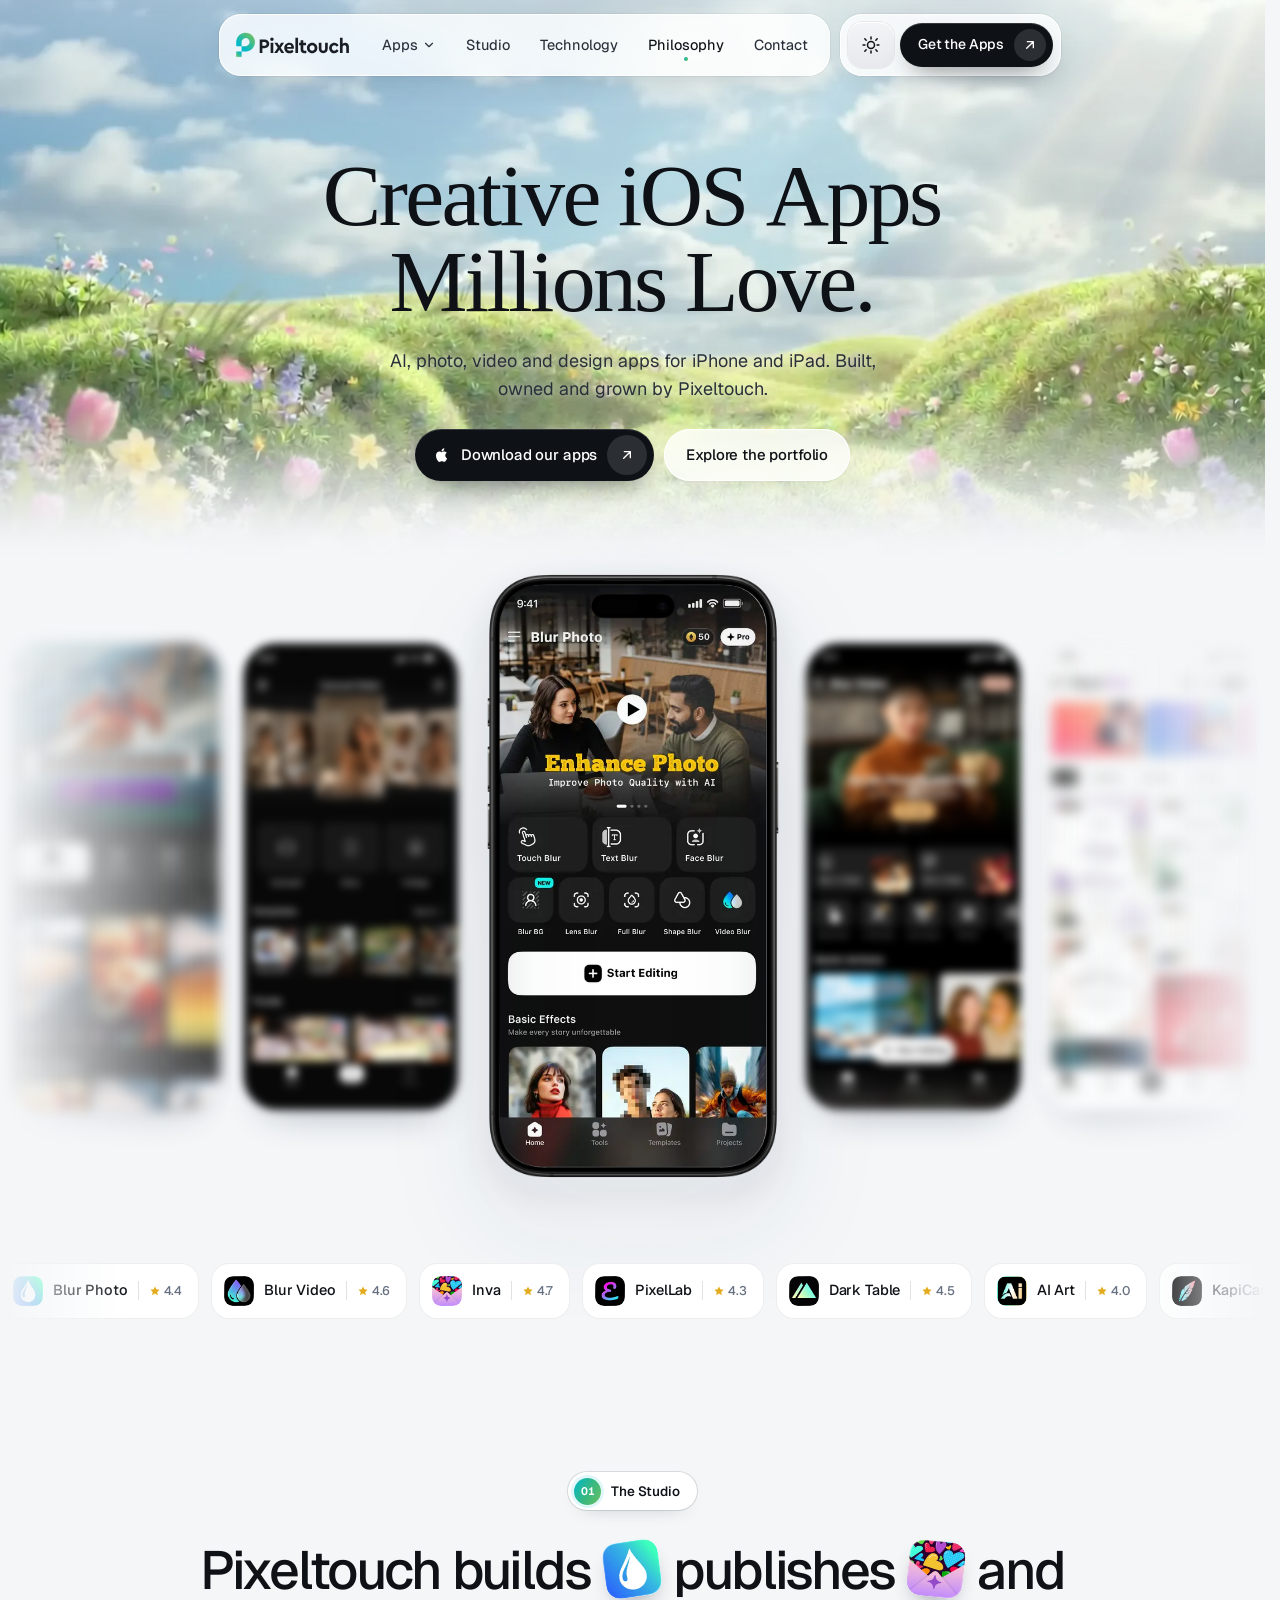
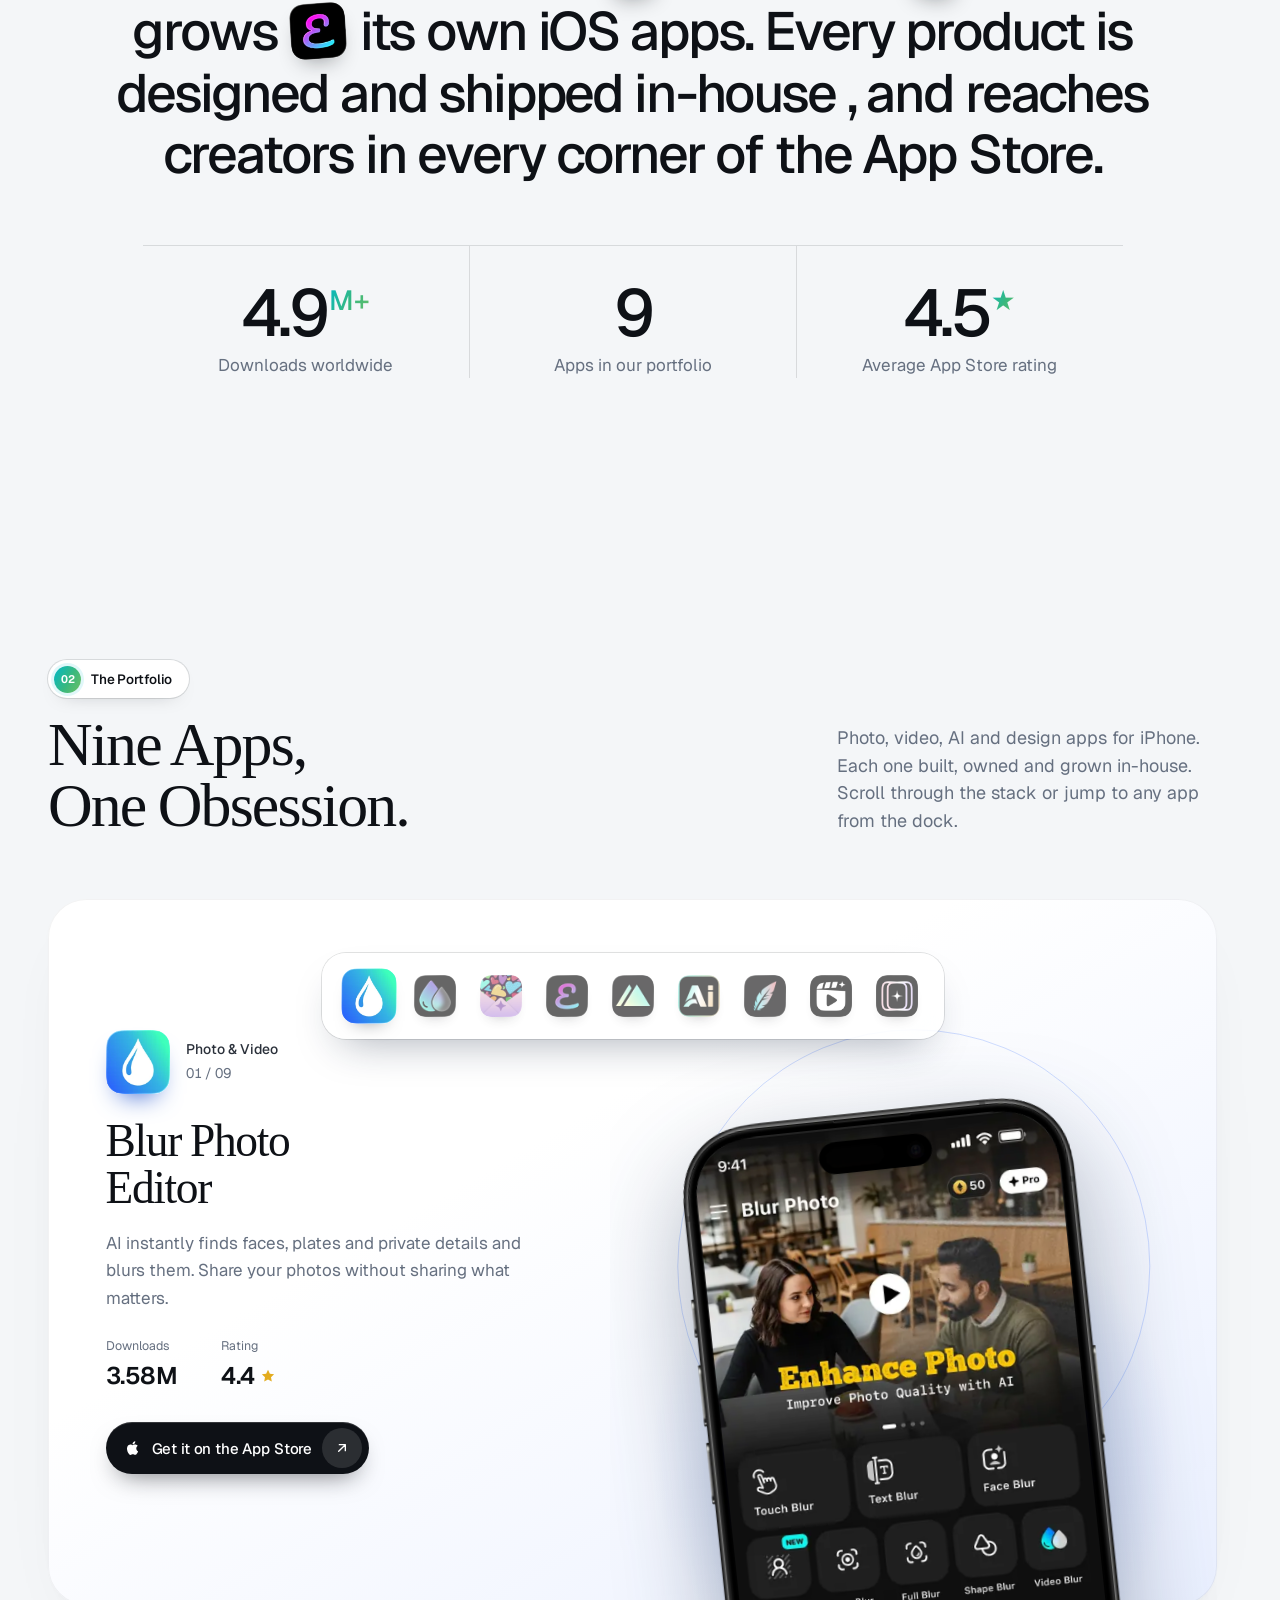
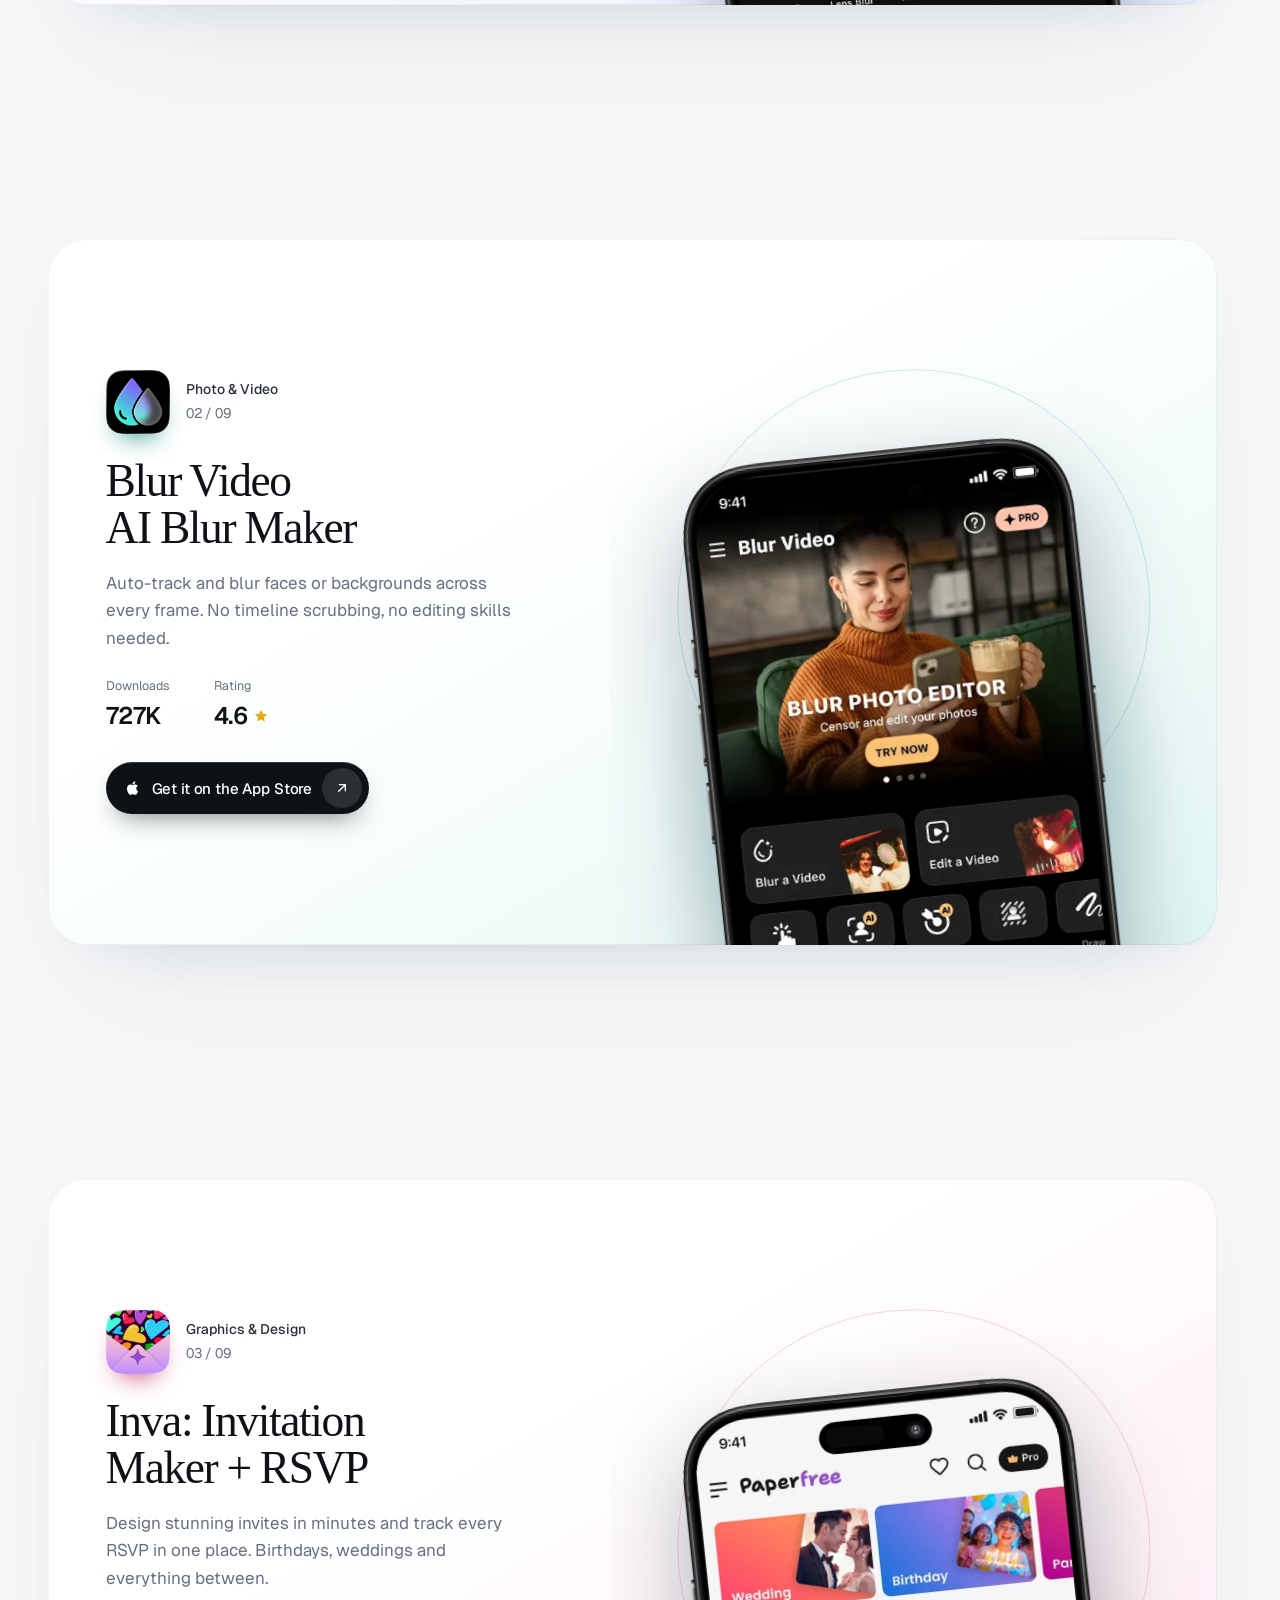
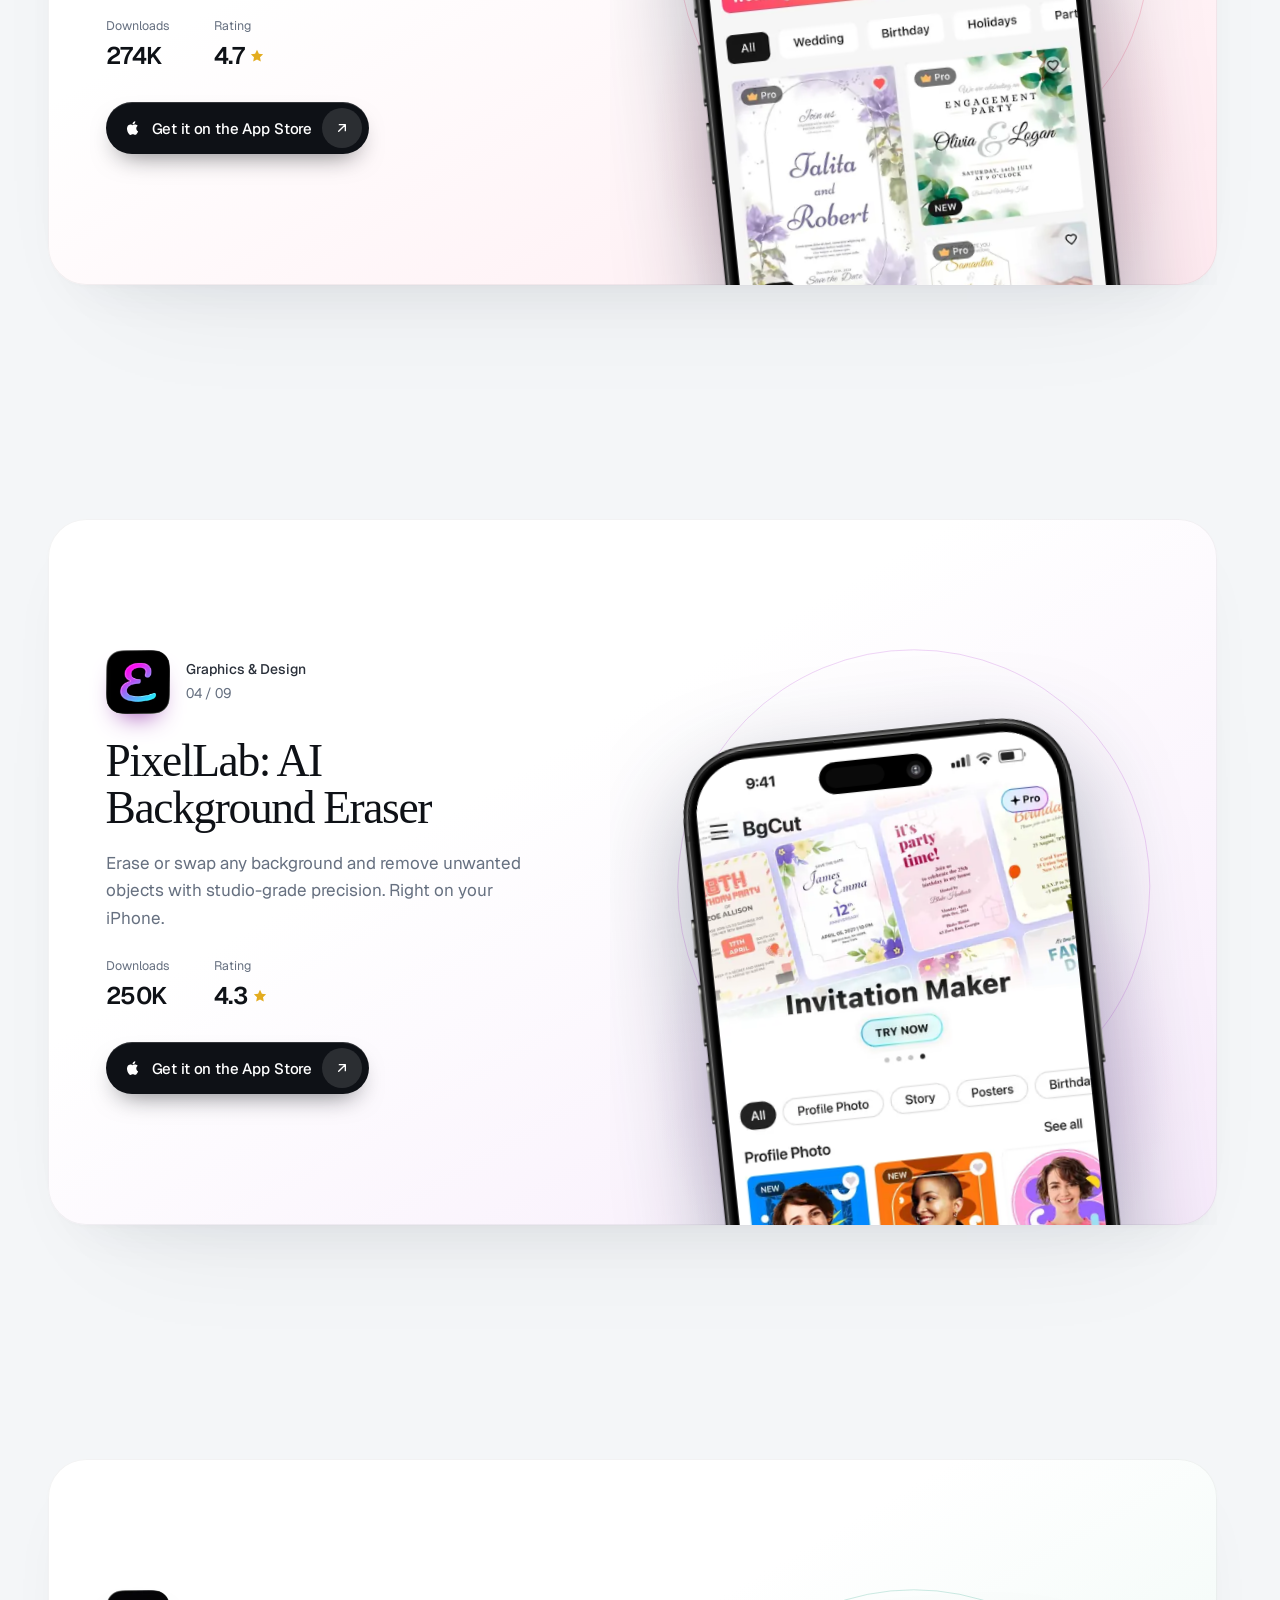
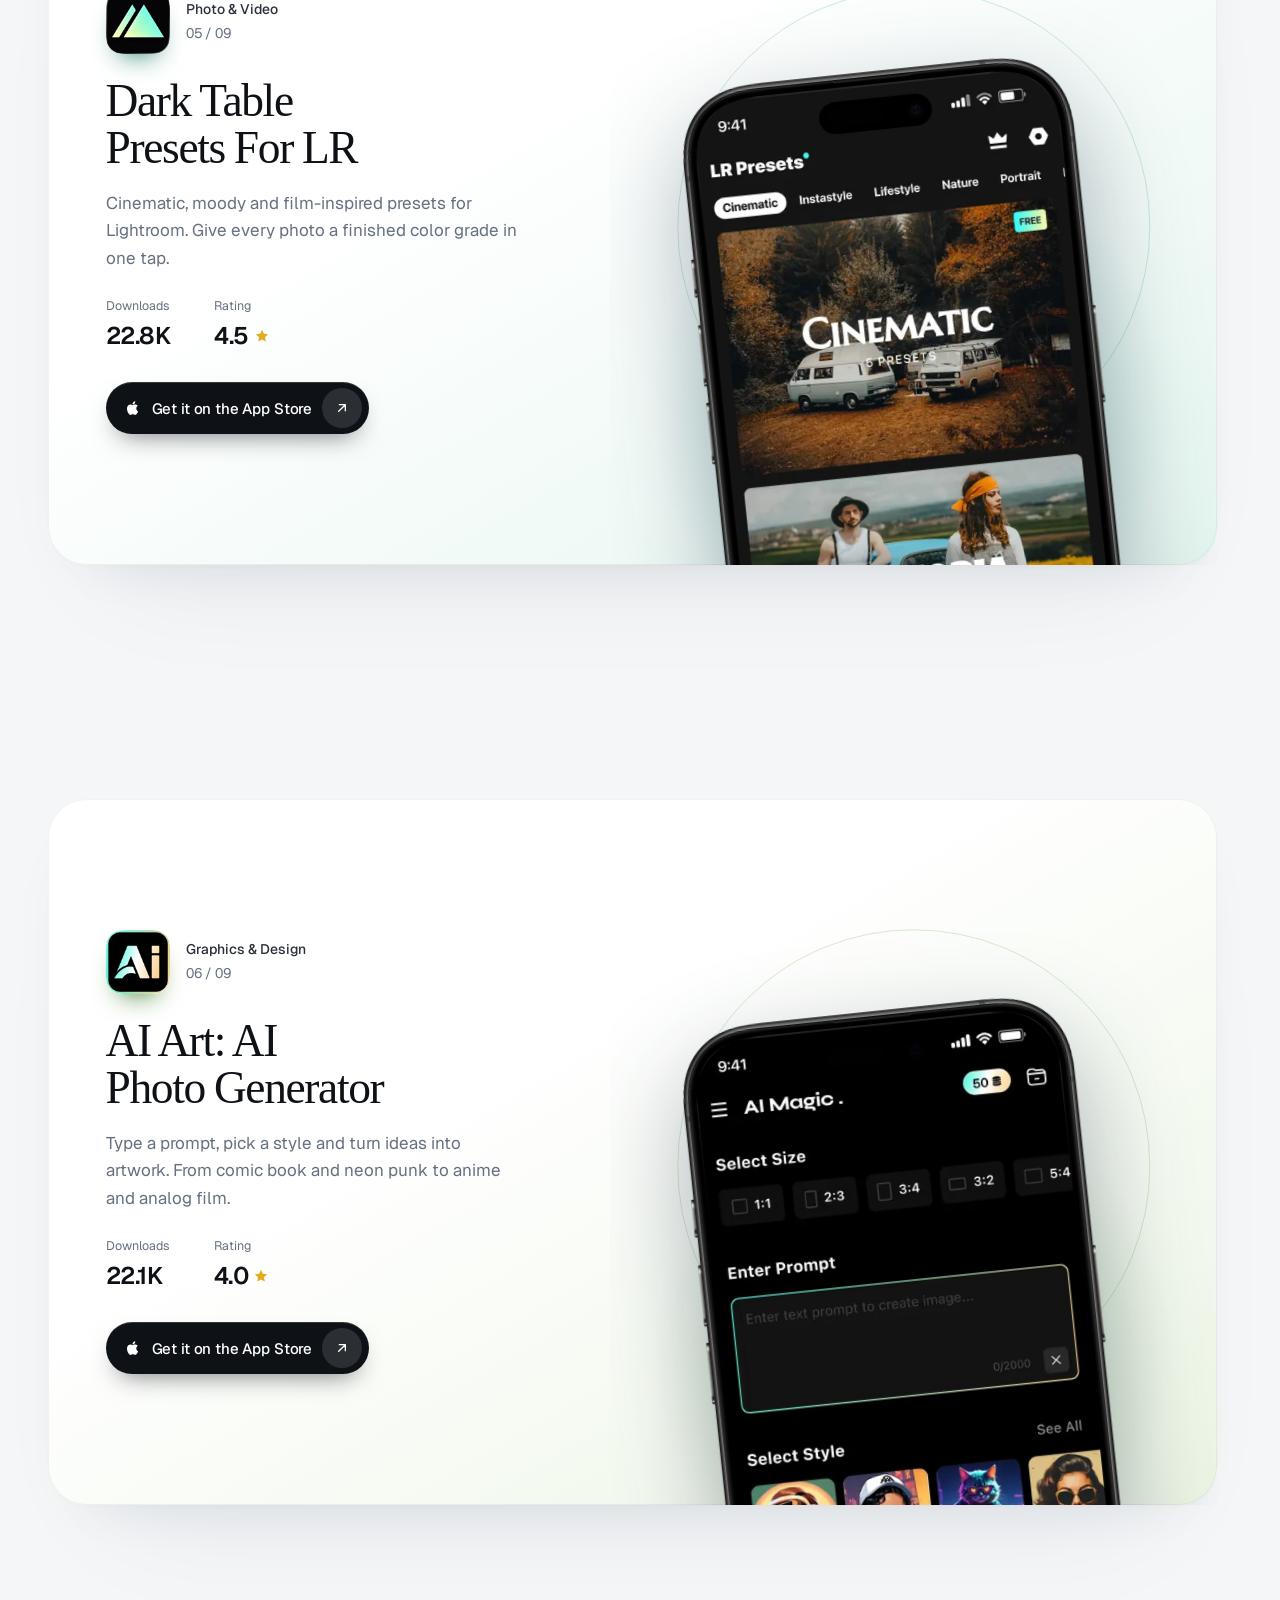
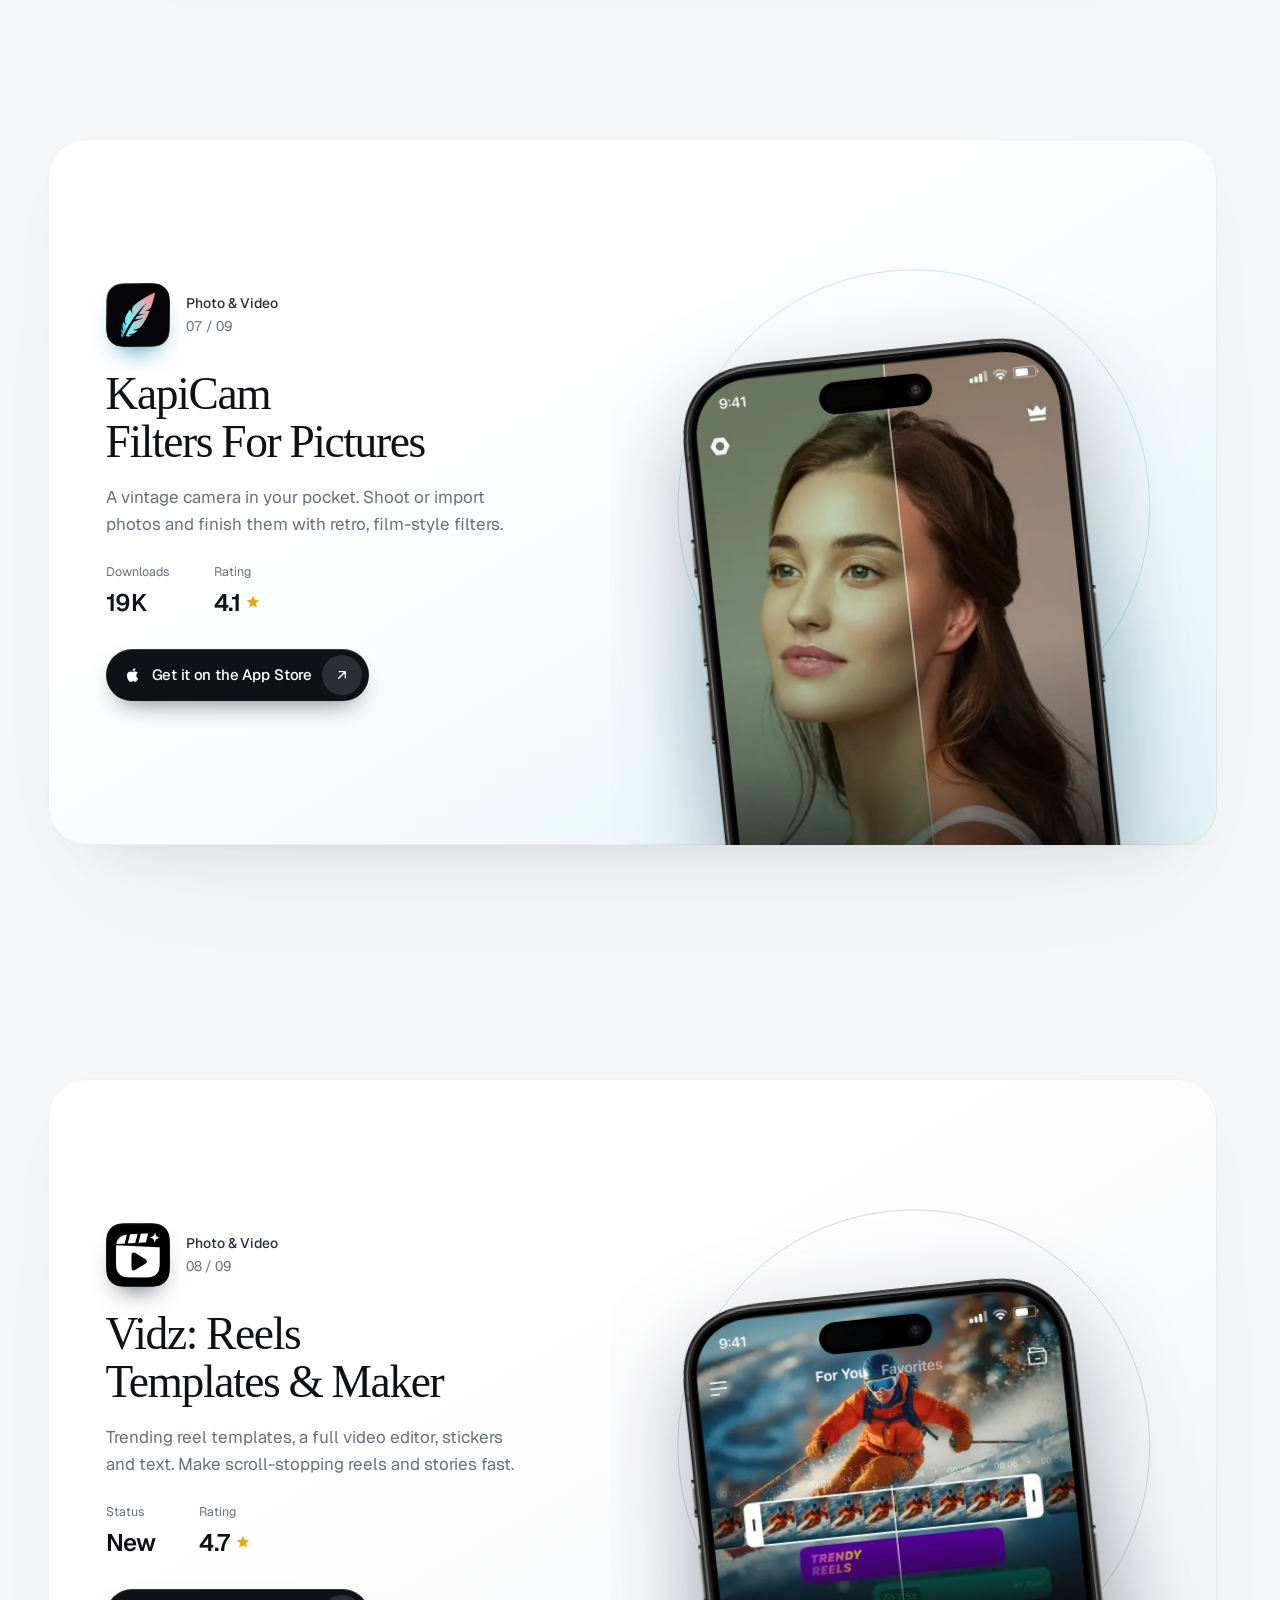
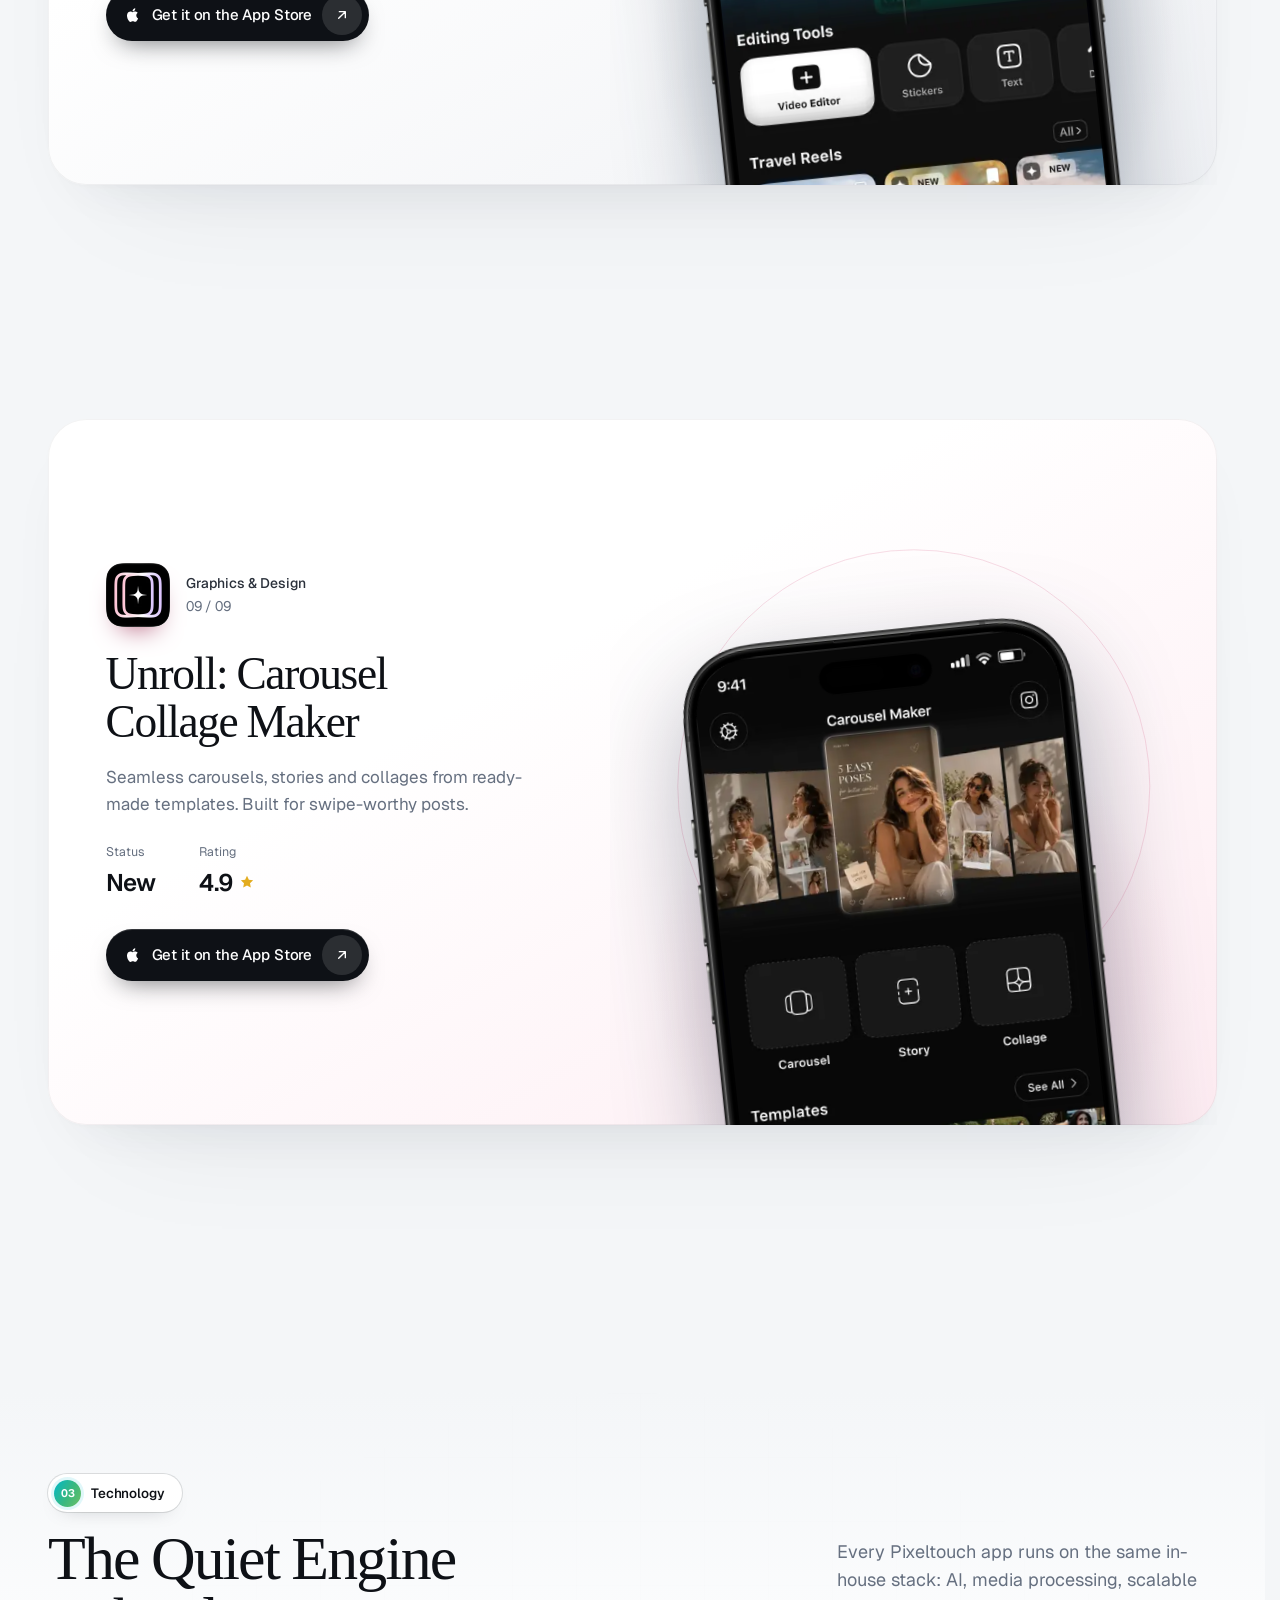
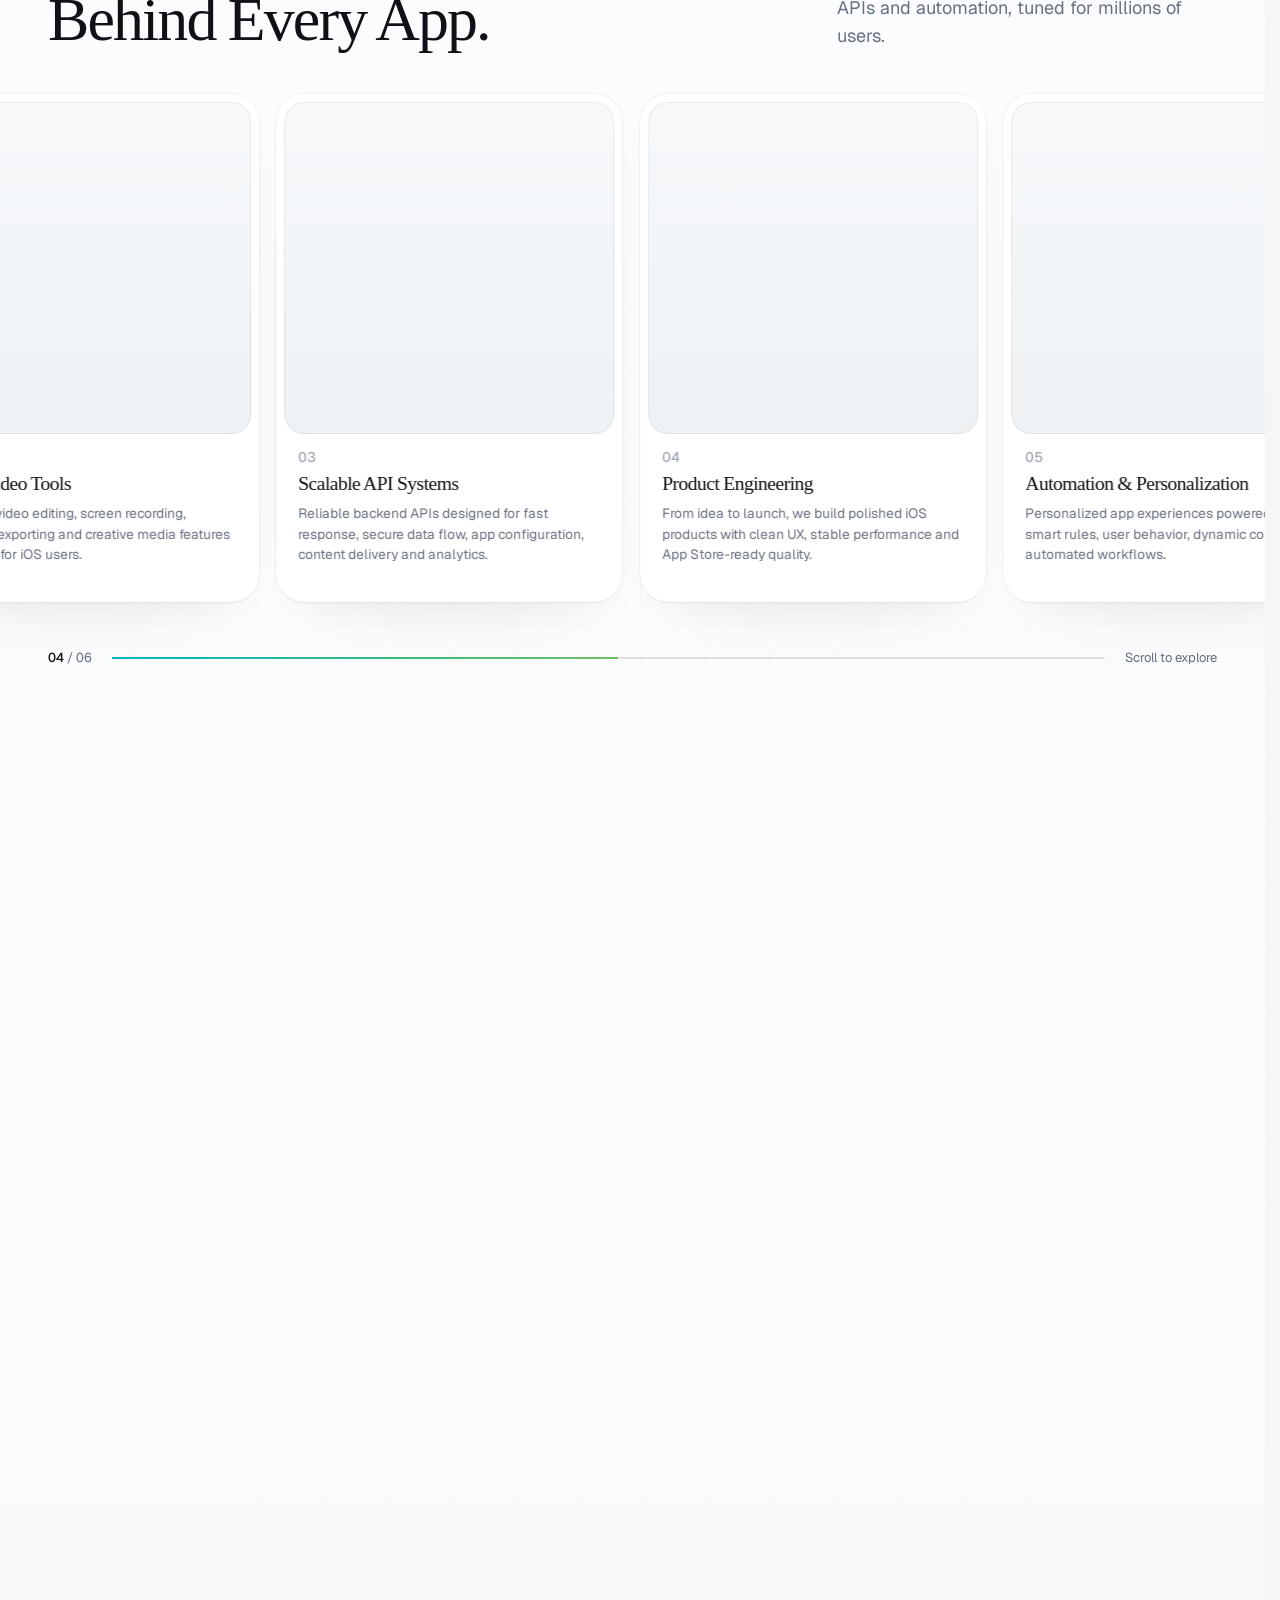
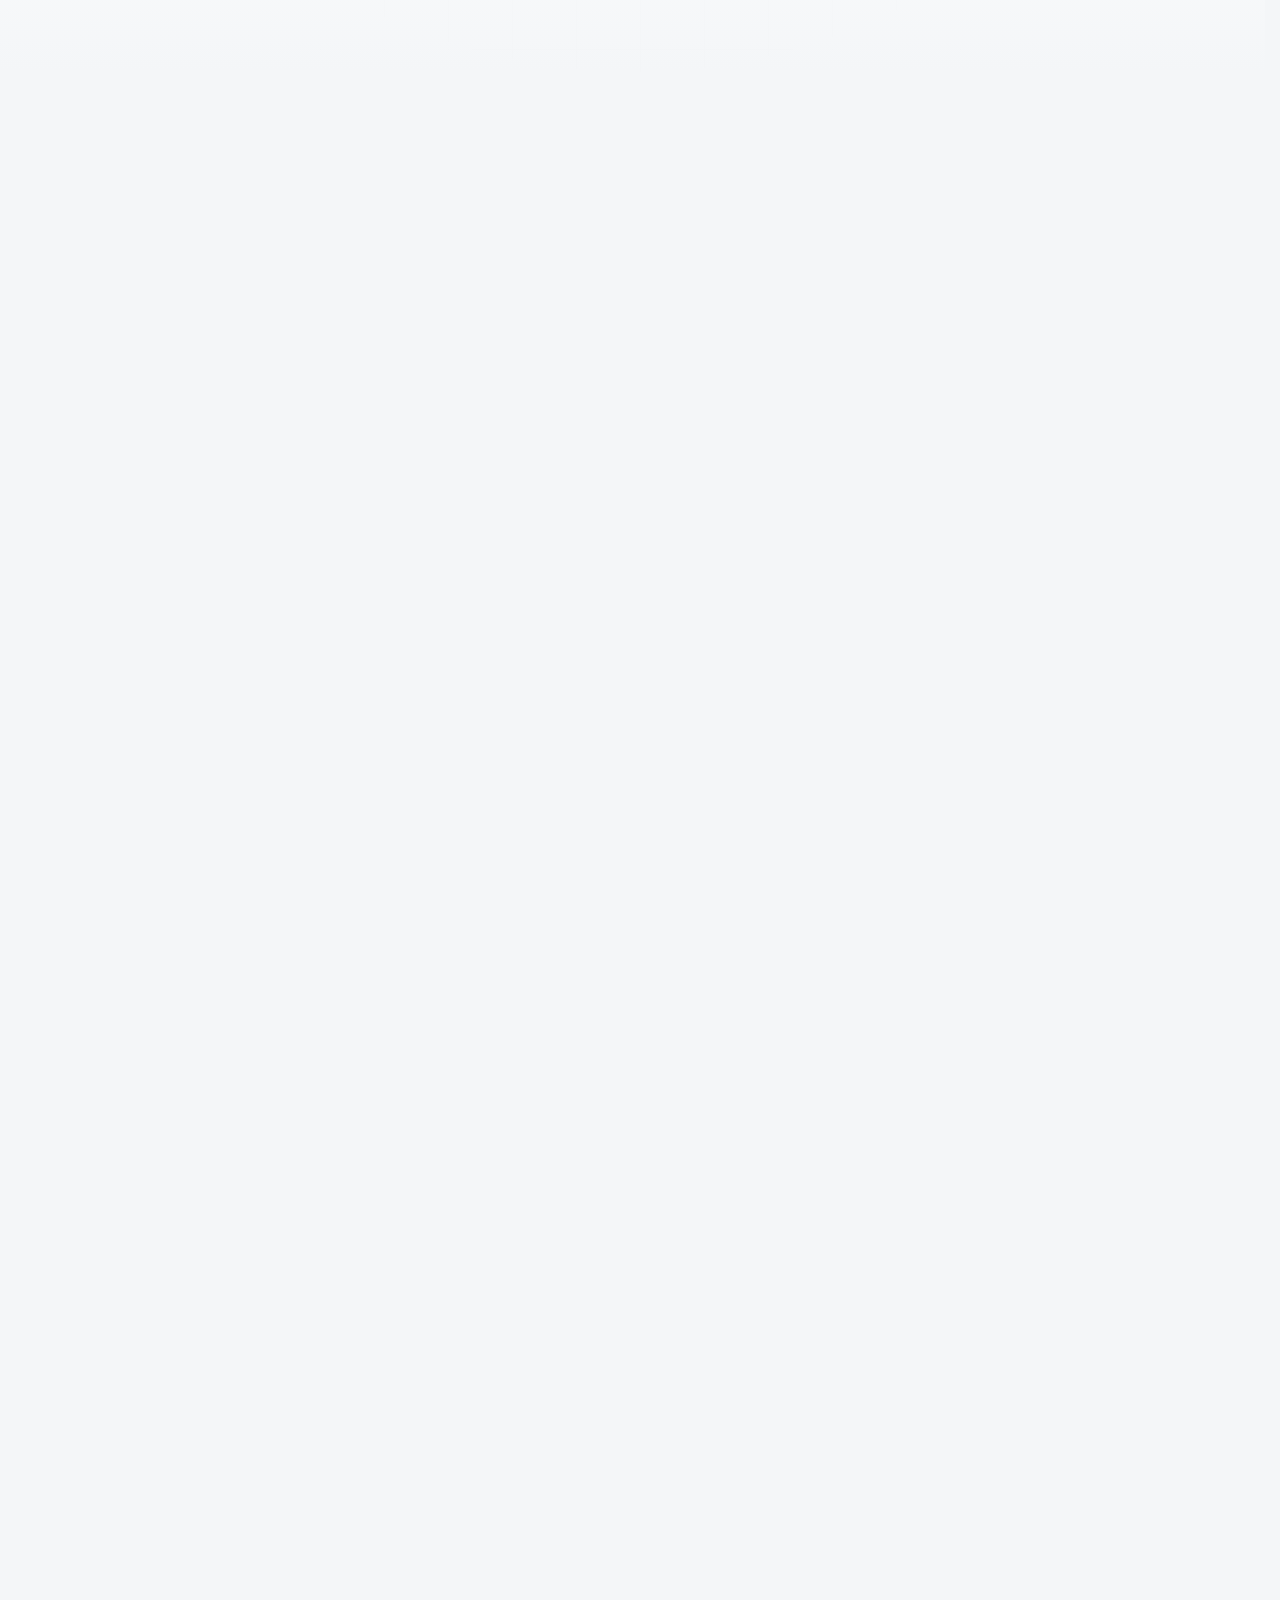
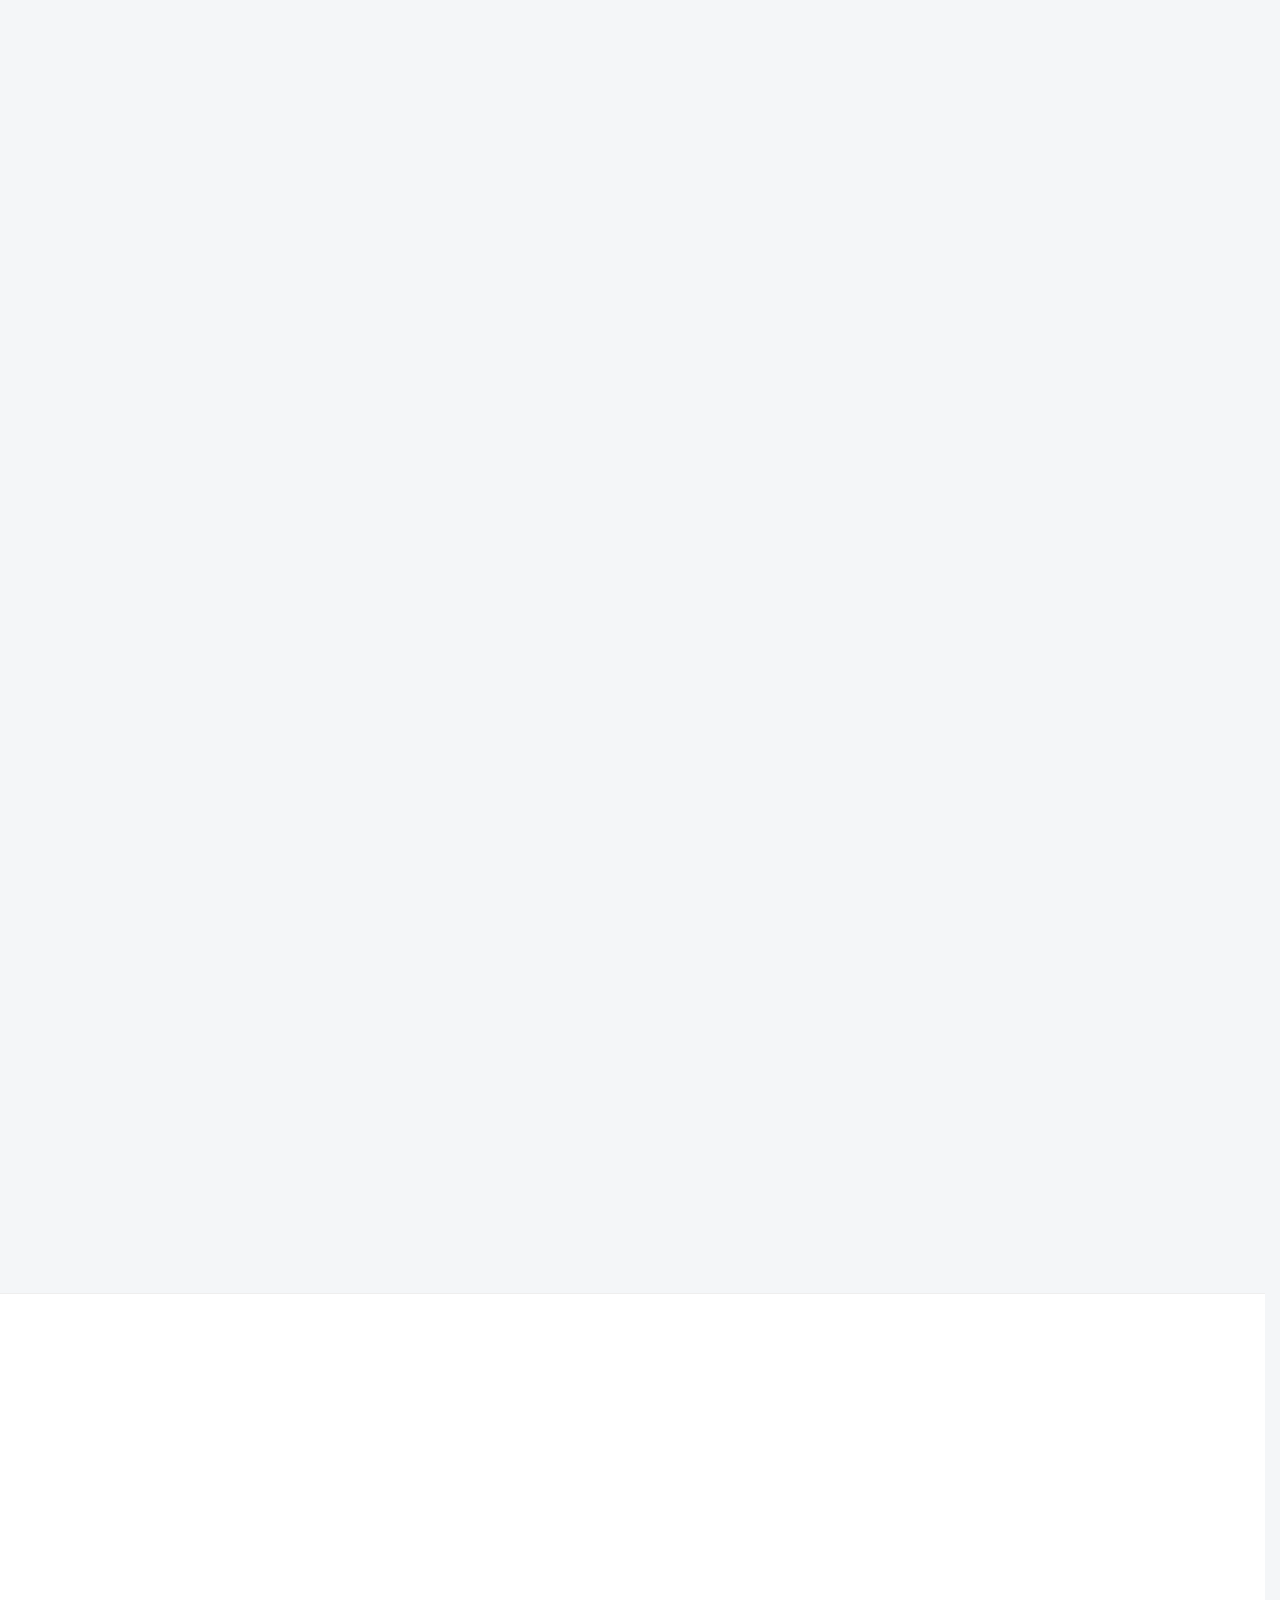
==== commit c96def8e: "Mobile hero buttons: both match Download button's natural width" ====
--- a/index.html
+++ b/index.html
@@ -34,7 +34,7 @@
 <noscript><link href="https://fonts.googleapis.com/css2?family=Geist:wght@300..700&display=swap" rel="stylesheet"></noscript>
 <link rel="preload" as="image" href="assets/hero-poster.webp?v=5" imagesrcset="assets/hero-poster-sm.webp?v=5 960w, assets/hero-poster.webp?v=5 1920w" imagesizes="100vw" fetchpriority="high">
 <link rel="preload" as="script" href="assets/vendor/lenis.min.js">
-<link rel="stylesheet" href="styles.min.css?v=b066eea9">
+<link rel="stylesheet" href="styles.min.css?v=c6fa7dea">
 <script type="application/ld+json">{"@context":"https://schema.org","@graph":[{"@type":"Organization","@id":"https://pixeltouch-redesign.vercel.app/#org","name":"Pixeltouch","url":"https://pixeltouch-redesign.vercel.app/","logo":"https://pixeltouch-redesign.vercel.app/assets/brand/apple-touch-icon.png","sameAs":["https://apps.apple.com/us/developer/sohel-ibna-saad/id1374788998"]},{"@type":"WebSite","@id":"https://pixeltouch-redesign.vercel.app/#site","url":"https://pixeltouch-redesign.vercel.app/","name":"Pixeltouch","publisher":{"@id":"https://pixeltouch-redesign.vercel.app/#org"}},{"@type":"ItemList","name":"Pixeltouch iOS apps","itemListElement":[{"@type":"ListItem","position":1,"item":{"@type":"MobileApplication","name":"Blur Photo Editor","operatingSystem":"iOS","applicationCategory":"PhotographyApplication","url":"https://apps.apple.com/us/app/blur-photo-editor/id1048928936","description":"AI instantly finds faces, plates and private details and blurs them. Share your photos without sharing what matters.","image":"https://pixeltouch-redesign.vercel.app/assets/icons/blur-photo.webp","offers":{"@type":"Offer","price":"0","priceCurrency":"USD"},"author":{"@id":"https://pixeltouch-redesign.vercel.app/#org"}}},{"@type":"ListItem","position":2,"item":{"@type":"MobileApplication","name":"Blur Video - AI Blur Maker","operatingSystem":"iOS","applicationCategory":"PhotographyApplication","url":"https://apps.apple.com/us/app/blur-video-ai-blur-maker/id1584936889","description":"Auto-track and blur faces or backgrounds across every frame. No timeline scrubbing, no editing skills needed.","image":"https://pixeltouch-redesign.vercel.app/assets/icons/blur-video.webp","offers":{"@type":"Offer","price":"0","priceCurrency":"USD"},"author":{"@id":"https://pixeltouch-redesign.vercel.app/#org"}}},{"@type":"ListItem","position":3,"item":{"@type":"MobileApplication","name":"Inva: Invitation Maker + RSVP","operatingSystem":"iOS","applicationCategory":"DesignApplication","url":"https://apps.apple.com/us/app/inva-invitation-maker-rsvp/id6480167793","description":"Design stunning invites in minutes and track every RSVP in one place. Birthdays, weddings and everything between.","image":"https://pixeltouch-redesign.vercel.app/assets/icons/inva.webp","offers":{"@type":"Offer","price":"0","priceCurrency":"USD"},"author":{"@id":"https://pixeltouch-redesign.vercel.app/#org"}}},{"@type":"ListItem","position":4,"item":{"@type":"MobileApplication","name":"PixelLab: AI Background Eraser","operatingSystem":"iOS","applicationCategory":"DesignApplication","url":"https://apps.apple.com/us/app/pixellab-ai-background-eraser/id6444919134","description":"Erase or swap any background and remove unwanted objects with studio-grade precision. Right on your iPhone.","image":"https://pixeltouch-redesign.vercel.app/assets/icons/pixellab.webp","offers":{"@type":"Offer","price":"0","priceCurrency":"USD"},"author":{"@id":"https://pixeltouch-redesign.vercel.app/#org"}}},{"@type":"ListItem","position":5,"item":{"@type":"MobileApplication","name":"Dark Table - Presets for LR","operatingSystem":"iOS","applicationCategory":"PhotographyApplication","url":"https://apps.apple.com/us/app/dark-table-presets-for-lr/id6475762278","description":"Cinematic, moody and film-inspired presets for Lightroom. Give every photo a finished color grade in one tap.","image":"https://pixeltouch-redesign.vercel.app/assets/icons/darktable.webp","offers":{"@type":"Offer","price":"0","priceCurrency":"USD"},"author":{"@id":"https://pixeltouch-redesign.vercel.app/#org"}}},{"@type":"ListItem","position":6,"item":{"@type":"MobileApplication","name":"AI Art: AI Photo Generator","operatingSystem":"iOS","applicationCategory":"DesignApplication","url":"https://apps.apple.com/us/app/ai-art-ai-photo-generator/id6648780165","description":"Type a prompt, pick a style and turn ideas into artwork. From comic book and neon punk to anime and analog film.","image":"https://pixeltouch-redesign.vercel.app/assets/icons/aiart.webp","offers":{"@type":"Offer","price":"0","priceCurrency":"USD"},"author":{"@id":"https://pixeltouch-redesign.vercel.app/#org"}}},{"@type":"ListItem","position":7,"item":{"@type":"MobileApplication","name":"KapiCam - Filters for Pictures","operatingSystem":"iOS","applicationCategory":"PhotographyApplication","url":"https://apps.apple.com/us/app/kapicam-filters-for-pictures/id6470743421","description":"A vintage camera in your pocket. Shoot or import photos and finish them with retro, film-style filters.","image":"https://pixeltouch-redesign.vercel.app/assets/icons/kapicam.webp","offers":{"@type":"Offer","price":"0","priceCurrency":"USD"},"author":{"@id":"https://pixeltouch-redesign.vercel.app/#org"}}},{"@type":"ListItem","position":8,"item":{"@type":"MobileApplication","name":"Vidz: Reels Templates & Maker","operatingSystem":"iOS","applicationCategory":"PhotographyApplication","url":"https://apps.apple.com/us/app/vidz-reels-templates-maker/id6761429100","description":"Trending reel templates, a full video editor, stickers and text. Make scroll-stopping reels and stories fast.","image":"https://pixeltouch-redesign.vercel.app/assets/icons/vidz.webp","offers":{"@type":"Offer","price":"0","priceCurrency":"USD"},"author":{"@id":"https://pixeltouch-redesign.vercel.app/#org"}}},{"@type":"ListItem","position":9,"item":{"@type":"MobileApplication","name":"Unroll: Carousel Collage Maker","operatingSystem":"iOS","applicationCategory":"DesignApplication","url":"https://apps.apple.com/us/app/unroll-carousel-collage-maker/id6807681510","description":"Seamless carousels, stories and collages from ready-made templates. Built for swipe-worthy posts.","image":"https://pixeltouch-redesign.vercel.app/assets/icons/unroll.webp","offers":{"@type":"Offer","price":"0","priceCurrency":"USD"},"author":{"@id":"https://pixeltouch-redesign.vercel.app/#org"}}}]}]}</script>
 <script>document.documentElement.classList.add('js');if('scrollRestoration' in history)history.scrollRestoration='manual';try{var t=sessionStorage.getItem('pt-theme');if(t==='dark'){document.documentElement.dataset.theme='dark';document.querySelector('meta[name=theme-color]').content='#0a0c0f'}}catch(e){}</script>
 </head>
@@ -573,6 +573,6 @@
 </footer>
 
 <script src="assets/vendor/lenis.min.js" defer></script>
-<script src="app.min.js?v=b066eea9" defer></script>
+<script src="app.min.js?v=c6fa7dea" defer></script>
 </body>
 </html>
--- a/styles.min.css
+++ b/styles.min.css
@@ -1 +1 @@
-:root{--bg:#f4f6f8;--bg-2:#eef1f4;--surface:#ffffff;--ink:#0e1116;--ink-2:#2a303a;--muted:#667080;--soft:#a0a8b4;--line:rgba(14,17,22,.07);--line-2:rgba(14,17,22,.12);--on-ink:rgb(var(--glass-rgb));--on-ink-rgb:255 255 255;--glass-rgb:255 255 255;--bg-rgb:244 246 248;--bg-soft:#fbfcfd;--ghost-a:#f3f4f6;--ghost-b:#e7e9ec;--art-a:#f7f9fb;--art-b:#eef2f5;color-scheme:light;--teal:#00b8c9;--leaf:#6ec064;--grad:linear-gradient(120deg,#00b8c9 0%,#39b87e 55%,#6ec064 100%);--r-xl:36px;--r-lg:28px;--r-md:20px;--r-sm:14px;--shadow-1:0 1px 2px rgba(14,17,22,.04),0 6px 18px -8px rgba(14,17,22,.1);--shadow-2:0 2px 6px rgba(14,17,22,.04),0 28px 60px -24px rgba(26,48,80,.28);--shadow-phone:0 50px 90px -34px rgba(20,36,60,.55),0 22px 40px -22px rgba(20,36,60,.4);--ease:cubic-bezier(.22,1,.36,1);--ease-io:cubic-bezier(.65,0,.35,1);--wrap:1260px;--gutter:clamp(20px,4vw,48px)}*,*:before,*:after{box-sizing:border-box}html{-webkit-text-size-adjust:100%;scroll-padding-top:100px}html:not(.lenis){scroll-behavior:smooth}html.lenis,html.lenis body{height:auto}.lenis.lenis-smooth{scroll-behavior:auto!important}body{margin:0;background:var(--bg);color:var(--ink);font-family:Geist,ui-sans-serif,system-ui,sans-serif;font-size:16px;line-height:1.55;-webkit-font-smoothing:antialiased;-moz-osx-font-smoothing:grayscale;font-feature-settings:"ss01","cv11";overflow-x:clip}img,video,svg{display:block;max-width:100%}a{color:inherit;text-decoration:none}button,input,textarea{font:inherit;color:inherit}button{cursor:pointer}h1,h2,h3,h4,p{margin:0}ul,ol{margin:0;padding:0;list-style:none}:focus-visible{outline:2px solid var(--teal);outline-offset:3px;border-radius:10px}::selection{background:#bfeff3;color:var(--ink)}.skip{position:fixed;left:16px;top:-60px;z-index:300;background:var(--ink);color:var(--on-ink);padding:10px 16px;border-radius:12px;transition:top .3s var(--ease)}.skip:focus{top:16px}.wrap{width:min(var(--wrap),100% - var(--gutter)*2);margin-inline:auto}.soft{color:var(--soft)}.progress{position:fixed;inset:0 0 auto;height:2px;z-index:150;pointer-events:none}.progress i{display:block;height:100%;background:var(--grad);transform-origin:0 50%;transform:scaleX(var(--p,0))}.h2{font-size:clamp(36px,5vw,66px);line-height:1.02;letter-spacing:-.04em;font-weight:500;text-wrap:balance}.kicker{display:inline-flex;align-items:center;gap:10px;height:38px;padding:0 17px 0 6px;border-radius:99px;background:var(--surface);box-shadow:0 0 0 1px var(--line-2),0 8px 20px -14px #0e111659;font-size:13.5px;font-weight:550;color:var(--ink);letter-spacing:-.01em;white-space:nowrap}.kicker>i{display:grid;place-items:center;width:27px;height:27px;border-radius:99px;background:var(--grad);color:#fff;font-style:normal;font-size:11px;font-weight:650;font-variant-numeric:tabular-nums;letter-spacing:.02em;box-shadow:0 0 0 3px #00b8c91f}.kicker--glass{background:rgb(var(--glass-rgb) / .78);backdrop-filter:blur(12px);-webkit-backdrop-filter:blur(12px)}.btn{--h:52px;position:relative;display:inline-flex;align-items:center;justify-content:center;gap:10px;height:var(--h);padding:0 7px 0 22px;border-radius:99px;font-weight:500;font-size:15px;letter-spacing:-.01em;white-space:nowrap;border:0;isolation:isolate;overflow:hidden;transition:transform .5s var(--ease),box-shadow .5s var(--ease),background-color .4s var(--ease),color .4s var(--ease)}.btn>svg{width:18px;height:18px;margin-left:-4px;flex:none}.btn span{position:relative}.btn__arrow{position:relative;display:grid;place-items:center;width:calc(var(--h) - 12px);height:calc(var(--h) - 12px);border-radius:99px;overflow:hidden;flex:none}.btn__arrow svg{width:16px;height:16px;transition:transform .6s var(--ease)}.btn:hover .btn__arrow svg{transform:rotate(45deg)}.btn:active{transform:scale(.97)}.btn--dark{background:var(--ink);color:var(--on-ink);box-shadow:0 1px rgb(var(--on-ink-rgb) / .16) inset,0 12px 26px -12px #0e111699}.btn--dark .btn__arrow{background:rgb(var(--on-ink-rgb) / .12);transition:background-color .5s var(--ease)}.btn--dark:before{content:"";position:absolute;inset:-1px;z-index:-1;border-radius:inherit;background:radial-gradient(90px 90px at var(--mx,50%) var(--my,120%),rgba(0,184,201,.55),rgba(110,192,100,.25) 45%,transparent 70%);opacity:0;transition:opacity .5s var(--ease)}.btn--dark:hover{transform:translateY(-2px);box-shadow:0 1px rgb(var(--on-ink-rgb) / .16) inset,0 20px 36px -14px #0e111699}.btn--dark:hover:before{opacity:1}.btn--dark:hover .btn__arrow{background:rgb(var(--on-ink-rgb) / .2)}.btn--light{background:rgb(var(--glass-rgb) / .78);color:var(--ink);padding:0 22px;box-shadow:0 0 0 1px rgb(var(--glass-rgb) / .9) inset,var(--shadow-1);backdrop-filter:blur(12px);-webkit-backdrop-filter:blur(12px)}.btn--light:hover{background:rgb(var(--glass-rgb));transform:translateY(-2px);box-shadow:0 0 0 1px rgb(var(--glass-rgb)) inset,var(--shadow-2)}.btn--ghost{background:linear-gradient(var(--ghost-a),var(--ghost-b));color:var(--ink);padding:0 18px;box-shadow:0 1px rgb(var(--glass-rgb)) inset,0 0 0 1px #0e11160f}.btn--ghost:hover{background:linear-gradient(rgb(var(--glass-rgb)),#eef0f2);transform:translateY(-1px)}.btn--sm{--h:44px;font-size:14px;padding-left:18px}.btn--icon{width:44px;padding:0!important}.btn--icon svg{margin:0;width:19px;height:19px}.btn--block{width:100%;justify-content:space-between;--h:58px}.hdr{position:fixed;inset:14px 0 auto;z-index:100;pointer-events:none;transform:translateZ(0);transition:transform .8s var(--ease);will-change:transform;backface-visibility:hidden}.hdr.is-hidden{transform:translate3d(0,-150%,0)}.hdr__inner{display:flex;justify-content:center;gap:10px;padding-inline:var(--gutter)}.pill{pointer-events:auto;position:relative;display:flex;align-items:center;gap:6px;height:62px;padding:8px;border-radius:22px;background:rgb(var(--glass-rgb) / .8);backdrop-filter:blur(20px) saturate(1.7);-webkit-backdrop-filter:blur(20px) saturate(1.7);box-shadow:0 0 0 1px rgb(var(--glass-rgb) / .85) inset,0 0 0 1px #0e11160d,0 10px 34px -16px #14284647;transition:box-shadow .6s var(--ease),background-color .6s var(--ease)}.hdr.is-scrolled .pill{background:rgb(var(--glass-rgb) / .92);box-shadow:0 0 0 1px rgb(var(--glass-rgb) / .85) inset,0 0 0 1px #0e111612,0 16px 40px -18px #14284657}.pill--nav{padding-left:16px;gap:18px}.brand{display:flex;align-items:center;color:var(--ink)}.logo{height:26px;width:auto;overflow:visible}.logo__word{opacity:.94}.logo__mark{transform-box:fill-box;transform-origin:30% 70%;transition:transform .8s var(--ease)}.brand:hover .logo__mark{transform:rotate(-10deg) scale(1.06)}.nav{position:relative;display:flex;gap:2px;isolation:isolate}.nav__link{position:relative;display:flex;align-items:center;gap:4px;height:44px;padding:0 14px;border-radius:13px;font-size:14.5px;font-weight:450;color:var(--ink-2);transition:color .35s var(--ease)}.nav__link:hover,.nav__link.is-active{color:var(--ink)}.nav__link.is-active:after{content:"";position:absolute;left:50%;bottom:6px;width:4px;height:4px;border-radius:2px;background:var(--grad);transform:translate(-50%)}.chev{display:grid;transition:transform .5s var(--ease)}.chev svg{width:14px;height:14px}.nav__has-mega.is-open .chev{transform:rotate(180deg)}.nav__blob{position:absolute;z-index:-1;top:0;left:0;height:44px;width:var(--bw,0px);border-radius:13px;background:#0e11160e;transform:translate(var(--bx,0px));opacity:var(--bo,0);transition:transform .55s var(--ease),width .55s var(--ease),opacity .35s var(--ease);pointer-events:none}.mega{position:absolute;top:calc(100% + 18px);left:-14px;width:min(620px,calc(100vw - 40px));padding:10px;border-radius:24px;background:rgb(var(--glass-rgb) / .96);backdrop-filter:blur(20px);-webkit-backdrop-filter:blur(20px);box-shadow:0 0 0 1px #0e11160f,0 30px 70px -24px #14284659;opacity:0;visibility:hidden;transform:translateY(-8px) scale(.98);transform-origin:18% 0;transition:opacity .4s var(--ease),transform .55s var(--ease),visibility 0s .55s}.mega:before{content:"";position:absolute;inset:-20px 0 auto;height:20px}.nav__has-mega.is-open .mega{opacity:1;visibility:visible;transform:none;transition:opacity .4s var(--ease),transform .55s var(--ease),visibility 0s}.mega__grid{display:grid;grid-template-columns:repeat(3,1fr);gap:4px}.mega__app{display:flex;align-items:center;gap:11px;padding:10px;border-radius:16px;transition:background-color .35s var(--ease)}.mega__app img{border-radius:11px;box-shadow:0 6px 14px -8px #0e111680;transition:transform .55s var(--ease)}.mega__app span{display:grid;min-width:0}.mega__app b{font-size:14px;font-weight:550;letter-spacing:-.015em}.mega__app small{font-size:12px;color:var(--muted);white-space:nowrap;overflow:hidden;text-overflow:ellipsis}.mega__app:hover{background:var(--tint)}.mega__app:hover img{transform:rotate(-8deg) scale(1.08)}.nav__has-mega.is-open .mega__app{animation:megaIn .6s var(--ease) both}.mega__app:nth-child(2){animation-delay:.03s!important}.mega__app:nth-child(3){animation-delay:.06s!important}.mega__app:nth-child(4){animation-delay:.09s!important}.mega__app:nth-child(5){animation-delay:.12s!important}.mega__app:nth-child(6){animation-delay:.15s!important}.mega__app:nth-child(7){animation-delay:.18s!important}.mega__app:nth-child(8){animation-delay:.21s!important}.mega__app:nth-child(9){animation-delay:.24s!important}@keyframes megaIn{0%{opacity:0;transform:translateY(8px)}}.mega__foot{display:flex;justify-content:space-between;align-items:center;gap:12px;margin-top:8px;padding:12px 14px;border-radius:16px;background:var(--bg);font-size:13px;color:var(--muted)}.mega__foot b{color:var(--ink);font-weight:550}.mega__foot a{display:inline-flex;align-items:center;gap:6px;font-weight:500;color:var(--ink)}.mega__foot a svg{width:14px;height:14px;transition:transform .5s var(--ease)}.mega__foot a:hover svg{transform:rotate(45deg)}.burger{display:none;position:relative;width:44px;height:44px;border:0;border-radius:13px;background:#0e11160d}.burger span{position:absolute;left:13px;right:13px;height:1.6px;background:var(--ink);border-radius:2px;transition:transform .5s var(--ease),top .5s var(--ease)}.burger span:first-child{top:18px}.burger span:last-child{top:25px}.hdr.menu-open .burger span:first-child{top:21.5px;transform:rotate(45deg)}.hdr.menu-open .burger span:last-child{top:21.5px;transform:rotate(-45deg)}.mnav{display:none}.hero{position:relative;isolation:isolate;overflow-x:clip;padding-bottom:clamp(36px,5vw,64px)}.hero__top{position:relative;isolation:isolate;padding:clamp(128px,17vh,168px) 0 clamp(72px,10vh,112px)}.hero__media{position:absolute;inset:0;z-index:-1;overflow:hidden;background:url(assets/hero-poster.webp?v=5) 50% 55%/cover}.hero__media video{width:100%;height:100%;object-fit:cover;object-position:50% 55%;opacity:0;transition:opacity 1.6s var(--ease);transform:scale(calc(1.04 + var(--hp,0)*.06)) translateY(calc(var(--hp,0)*40px));will-change:transform}.hero__media video.is-ready{opacity:1}.hero__veil{position:absolute;inset:0;background:radial-gradient(70% 60% at 50% 34%,rgb(var(--glass-rgb) / .5),transparent 72%),linear-gradient(180deg,rgb(var(--bg-rgb) / .18) 0%,rgb(var(--bg-rgb) / 0) 30%,rgb(var(--bg-rgb) / .45) 62%,rgb(var(--bg-rgb) / .86) 84%,var(--bg) 100%)}.hero__copy{position:relative;z-index:3;display:grid;justify-items:center;text-align:center;gap:22px;padding-inline:var(--gutter)}.hero__title{font-size:clamp(46px,7.6vw,108px);line-height:.96;letter-spacing:-.05em;font-weight:500;text-wrap:balance}.hero__title:not(.is-split){visibility:hidden}.hero__title .soft{color:#1a2c466b}.hero__title .w{display:inline-block;overflow:hidden;vertical-align:top;padding-bottom:.1em;margin-bottom:-.1em}.hero__title .w>span{display:inline-block;transform:translateY(108%) rotate(4deg);transform-origin:0 100%;transition:transform 1.3s var(--ease);transition-delay:calc(var(--i)*60ms + .12s)}.is-loaded .hero__title .w>span{transform:none}.hero__lede{max-width:540px;font-size:clamp(16px,1.45vw,18.5px);color:#33404f}.hero__ctas{display:flex;flex-wrap:wrap;justify-content:center;gap:10px;margin-top:4px}[data-hero]{opacity:0;transform:translateY(20px);filter:blur(8px);transition:opacity 1.2s var(--ease),transform 1.2s var(--ease),filter 1.2s var(--ease)}[data-hero="1"]{transition-delay:.5s}[data-hero="2"]{transition-delay:.65s}[data-hero="3"]{transition-delay:.85s;transform:translateY(70px)}.is-loaded [data-hero]{opacity:1;transform:none;filter:none}.show{--W:300px;--H:calc(var(--W) / .4918);--st:calc(var(--H) * .02245);--sw:calc(var(--W) * .8935);--sh:calc(var(--H) * .9551);position:relative;z-index:2;height:calc(var(--H) + 8px);touch-action:pan-y;user-select:none;-webkit-user-select:none}.show__rail{position:absolute;inset:0;-webkit-mask:linear-gradient(90deg,transparent 0,#000 18%,#000 82%,transparent 100%);mask:linear-gradient(90deg,transparent 0,#000 18%,#000 82%,transparent 100%)}.hc{--g:0;--br:1;--bl:1.6px;position:absolute;left:50%;top:var(--st);width:var(--sw);height:var(--sh);margin-left:calc(var(--sw) / -2);padding:0;border:0;background:#e9ecf0;border-radius:15.25%/7.02%;overflow:hidden;cursor:pointer;box-shadow:0 0 0 1px #0e11160f,0 26px 50px -30px #14243c73;filter:grayscale(var(--g)) brightness(var(--br)) blur(calc(var(--bl) * var(--blk,1)));transform:translate3d(var(--x,0px),0,0) scale(var(--s,1));opacity:var(--o,1);transition:transform 1.25s var(--ease),opacity 1s var(--ease),filter 1.1s var(--ease),box-shadow .8s var(--ease);will-change:transform,filter}.hc img{width:100%;height:100%;object-fit:cover;object-position:top;pointer-events:none}.hc.is-side:hover{--br:1.03;--blk:.35;box-shadow:0 0 0 1px #0e11161a,0 34px 60px -30px #14243c8c}.hc.is-center{--g:0;--bl:0px;cursor:default;box-shadow:none}.hc.no-anim{transition:none}.device{position:absolute;left:50%;top:0;z-index:20;width:var(--W);height:var(--H);margin-left:calc(var(--W) / -2);max-width:none;pointer-events:none;filter:drop-shadow(0 46px 44px rgba(20,36,60,.28)) drop-shadow(0 14px 16px rgba(20,36,60,.18))}.strip{position:relative;z-index:3;padding:10px 0 0}.marquee{display:flex;overflow:hidden;-webkit-mask:linear-gradient(90deg,transparent,#000 10%,#000 90%,transparent);mask:linear-gradient(90deg,transparent,#000 10%,#000 90%,transparent)}.marquee__track{display:flex;gap:12px;padding-right:12px;flex-shrink:0;animation:marquee 50s linear infinite}.marquee:hover .marquee__track{animation-play-state:paused}@keyframes marquee{to{transform:translate(-100%)}}.chip{display:flex;align-items:center;gap:10px;height:56px;padding:0 16px 0 12px;border-radius:18px;background:var(--surface);border:1px solid var(--line);font-size:14.5px;font-weight:500;letter-spacing:-.01em;white-space:nowrap;transition:transform .55s var(--ease),box-shadow .55s var(--ease)}.chip img{border-radius:9px}.chip em{display:flex;align-items:center;gap:3px;font-style:normal;font-size:12.5px;color:var(--muted);padding-left:10px;border-left:1px solid var(--line-2)}.chip em svg{width:12px;height:12px;color:#e3ac1f}.chip:hover{transform:translateY(-3px);box-shadow:var(--shadow-2)}.statement{padding:clamp(100px,12vw,170px) 0 clamp(70px,9vw,120px);text-align:center}.statement .wrap{display:grid;justify-items:center;gap:30px}.statement__text{max-width:1080px;font-size:clamp(28px,4vw,54px);line-height:1.14;letter-spacing:-.04em;font-weight:500;text-wrap:balance}.statement__text .sw{color:rgba(14,17,22,calc(.15 + var(--o,0)*.85));transition:color .3s linear}.ico{display:inline-block;width:1.05em;height:1.05em;vertical-align:-.16em;margin:0 .04em;transform:rotate(var(--r)) scale(calc(.6 + var(--o,0)*.4));opacity:calc(.3 + var(--o,0)*.7);transition:transform .6s var(--ease),opacity .3s linear}.ico img{width:100%;height:100%;border-radius:.26em;box-shadow:0 .2em .4em -.2em #0e111673}.stats{display:grid;grid-template-columns:repeat(3,1fr);width:100%;max-width:980px;margin-top:30px;border-top:1px solid var(--line-2)}.stat{display:grid;gap:6px;padding:34px 20px 0}.stat+.stat{border-left:1px solid var(--line-2)}.stat b{font-size:clamp(44px,5.4vw,72px);font-weight:500;letter-spacing:-.05em;line-height:1;font-variant-numeric:tabular-nums}.stat sup{font-size:.42em;vertical-align:.95em;margin-left:.08em;background:var(--grad);-webkit-background-clip:text;background-clip:text;color:transparent;letter-spacing:0}.stat>span{color:var(--muted);font-size:15px}.lab{padding:clamp(110px,13vw,180px) 0}.lab__head{display:flex;justify-content:space-between;align-items:flex-end;gap:30px;margin-bottom:clamp(56px,7vw,96px)}.lab__head>div:first-child{display:grid;gap:16px;justify-items:start}.lab__aside{max-width:380px;color:var(--muted);font-size:16.5px}.tech{position:relative;height:var(--tech-h,300vh);background:linear-gradient(180deg,var(--bg),var(--bg-soft) 12%,var(--bg-soft) 88%,var(--bg))}.tech:before{content:"";position:absolute;inset:0;pointer-events:none;opacity:.55;background-image:linear-gradient(rgba(14,17,22,.035) 1px,transparent 1px),linear-gradient(90deg,rgba(14,17,22,.035) 1px,transparent 1px);background-size:64px 64px;-webkit-mask:radial-gradient(70% 60% at 50% 50%,#000,transparent);mask:radial-gradient(70% 60% at 50% 50%,#000,transparent)}.tech__pin{position:sticky;top:0;height:100vh;height:100svh;display:grid;grid-template-columns:minmax(0,1fr);grid-template-rows:auto auto auto;align-content:center;padding:clamp(84px,11vh,120px) 0 clamp(24px,4vh,44px);overflow:hidden}.tech__intro{display:flex;justify-content:space-between;align-items:flex-end;gap:30px}.tech__intro>div{display:grid;gap:16px;justify-items:start}.tech__intro>p{max-width:380px;color:var(--muted);font-size:16.5px}.tech__viewport{display:flex;align-items:center;min-height:0;min-width:0;margin-top:clamp(48px,8vh,96px)}.tech__track{display:flex;gap:18px;padding-left:max(var(--gutter),calc((100vw - var(--wrap))/2));padding-right:var(--gutter);transform:translate3d(var(--tx,0px),0,0);will-change:transform}.tcard{position:relative;flex:none;width:clamp(290px,27vw,380px);height:min(50vh,450px);min-height:370px;display:flex;flex-direction:column;padding:26px;border-radius:var(--r-lg);background:var(--surface);box-shadow:0 0 0 1px var(--line),var(--shadow-1);overflow:hidden;transition:transform .7s var(--ease),box-shadow .7s var(--ease)}.tcard:hover{transform:translateY(-8px);box-shadow:0 0 0 1px var(--line),var(--shadow-2)}.tcard__n{display:block;margin-top:auto;margin-bottom:10px;font-size:14px;font-weight:500;font-variant-numeric:tabular-nums;letter-spacing:.02em;line-height:1;color:var(--soft);transition:color .5s}.tcard:hover .tcard__n{color:var(--ink)}.tcard h3{white-space:nowrap;font-size:clamp(21px,1.8vw,25px);letter-spacing:-.035em;font-weight:500;line-height:1.15}.tcard p{margin-top:10px;color:var(--muted);font-size:15px;line-height:1.5}.tcard__art{position:relative;flex:none;height:58%;margin:-8px -8px 0;border-radius:20px;background:var(--art-a);overflow:hidden}@keyframes decorMarch{to{stroke-dashoffset:-24}}@keyframes accPulse{0%,to{opacity:1}50%{opacity:.35}}@keyframes shadowBreath{50%{transform:scaleX(.82);opacity:.6}}@keyframes artDrift{0%{transform:translate3d(0,4px,0)}to{transform:translate3d(0,-4px,0)}}.tcard--end{justify-content:space-between;background:var(--ink);color:var(--on-ink);box-shadow:none}.tcard--end .soft{color:rgb(var(--on-ink-rgb) / .45)}.tcard .tcard__quote{margin:0;color:var(--on-ink);font-size:clamp(28px,2.6vw,38px);line-height:1.08;letter-spacing:-.04em;font-weight:500}.tcard--end .btn{align-self:flex-start;background:var(--on-ink);color:var(--ink)}.tcard--end .btn .btn__arrow{background:#0e111614}.tech__foot{display:flex;align-items:center;gap:20px;margin-top:clamp(36px,6vh,72px);font-size:13px;color:var(--muted)}.tech__idx{font-variant-numeric:tabular-nums}.tech__idx b{color:var(--ink);font-weight:500}.tech__bar{flex:1;height:2px;border-radius:2px;background:var(--line-2);overflow:hidden}.tech__bar i{display:block;height:100%;background:var(--grad);transform-origin:0 50%;transform:scaleX(var(--tp,0))}.philo{position:relative;overflow-x:clip;padding:clamp(100px,12vw,160px) 0 clamp(60px,8vw,100px)}.philo__head{display:grid;gap:22px;justify-items:center;text-align:center}.philo__title{font-size:clamp(36px,5vw,66px);line-height:1.02;letter-spacing:-.04em;font-weight:500}.philo__title em{font-style:normal;font-weight:500;background:var(--grad);-webkit-background-clip:text;background-clip:text;color:transparent;padding-right:.04em}.ticker{display:flex;overflow:hidden;margin:clamp(44px,6vw,72px) 0 clamp(30px,4vw,48px);padding:20px 0;border-block:1px solid var(--line-2)}.ticker__track{display:flex;align-items:center;gap:28px;padding-right:28px;flex-shrink:0;animation:marquee 60s linear infinite}.ticker span{font-size:clamp(17px,1.6vw,21px);letter-spacing:-.02em;color:var(--ink-2);white-space:nowrap}.ticker i{width:9px;height:9px;border-radius:2px;background:var(--grad);flex:none;transform:rotate(45deg)}.tenets{counter-reset:t}.tenet{position:relative;display:grid;grid-template-columns:80px 1fr minmax(240px,340px);align-items:center;gap:24px;padding:clamp(22px,2.6vw,34px) 0;border-bottom:1px solid var(--line-2);cursor:default}.tenet:before{content:"";position:absolute;inset:0 -24px;z-index:-1;border-radius:0;background:var(--surface);opacity:0;transform:scaleY(.7);transition:opacity .5s var(--ease),transform .6s var(--ease)}.tenet__n{font-size:15px;font-weight:500;font-variant-numeric:tabular-nums;color:var(--soft);transition:color .5s}.tenet h3{font-size:clamp(22px,2.3vw,32px);line-height:1.15;letter-spacing:-.035em;font-weight:500;color:var(--ink);transition:color .55s var(--ease),transform .7s var(--ease)}.tenet p{color:var(--muted);font-size:15.5px;transition:color .5s var(--ease)}.tenet:hover:before{opacity:1;transform:none}.tenet:hover h3{transform:translate(10px)}.tenet:hover .tenet__n{color:var(--teal)}.tenet:hover p{color:var(--ink-2)}.cta{padding:clamp(40px,6vw,80px) 0}.cta__card{position:relative;display:grid;grid-template-columns:1fr 1fr;align-items:center;min-height:560px;border-radius:var(--r-xl);overflow:hidden;isolation:isolate;padding:clamp(28px,5vw,72px);gap:40px}.cta__bg{position:absolute;inset:0;z-index:-1;overflow:hidden}.cta__bg img{position:absolute;left:0;top:-8%;width:100%;height:116%;max-width:none;object-fit:cover;object-position:50% 70%;transform:translate3d(0,calc((var(--cp,.5) - .5) * -50px),0)}.pblur{position:absolute;inset:0;pointer-events:none}.pblur i{position:absolute;inset:0}.pblur i:nth-child(1){backdrop-filter:blur(2px);-webkit-backdrop-filter:blur(2px)}.pblur i:nth-child(2){backdrop-filter:blur(4px);-webkit-backdrop-filter:blur(4px);-webkit-mask:linear-gradient(90deg,#000 0,#000 66%,transparent 88%);mask:linear-gradient(90deg,#000 0,#000 66%,transparent 88%)}.pblur i:nth-child(3){backdrop-filter:blur(7px);-webkit-backdrop-filter:blur(7px);-webkit-mask:linear-gradient(90deg,#000 0,#000 52%,transparent 74%);mask:linear-gradient(90deg,#000 0,#000 52%,transparent 74%)}.pblur i:nth-child(4){backdrop-filter:blur(12px);-webkit-backdrop-filter:blur(12px);-webkit-mask:linear-gradient(90deg,#000 0,#000 38%,transparent 60%);mask:linear-gradient(90deg,#000 0,#000 38%,transparent 60%)}.pblur i:nth-child(5){backdrop-filter:blur(18px);-webkit-backdrop-filter:blur(18px);-webkit-mask:linear-gradient(90deg,#000 0,#000 22%,transparent 44%);mask:linear-gradient(90deg,#000 0,#000 22%,transparent 44%)}.pblur i:nth-child(6){backdrop-filter:blur(28px);-webkit-backdrop-filter:blur(28px);-webkit-mask:linear-gradient(90deg,#000 0,#000 6%,transparent 28%);mask:linear-gradient(90deg,#000 0,#000 6%,transparent 28%)}.pblur:after{content:"";position:absolute;inset:0;background:linear-gradient(90deg,rgb(var(--bg-rgb) / .78),rgb(var(--bg-rgb) / .55) 45%,rgb(var(--bg-rgb) / .34))}.cta__copy{display:grid;justify-items:start;gap:20px}.cta__copy>p{color:#33404f;font-size:17px;max-width:400px}.cta__icons{display:grid;grid-template-columns:repeat(3,auto);justify-content:center;gap:clamp(14px,2vw,26px)}.cicon{display:block;border-radius:24px;transform:translate3d(var(--ix,0px),var(--iy,0px),0) rotate(var(--ir,0deg));transition:transform .9s var(--ease)}.cicon img{width:clamp(70px,7.4vw,104px);height:auto;aspect-ratio:1;border-radius:23%;box-shadow:0 22px 40px -20px #0e11168c}.cicon:hover{transition:transform .5s var(--ease)}.cicon:hover img{box-shadow:0 30px 50px -20px #0e111699}.cicon:nth-child(odd){animation:float 6s var(--ease-io) infinite alternate}.cicon:nth-child(2n){animation:float 7s var(--ease-io) infinite alternate-reverse}@keyframes float{to{translate:0 -10px}}.contact{padding:clamp(80px,10vw,140px) 0}.contact__card{display:grid;grid-template-columns:minmax(0,.92fr) minmax(0,1.08fr);gap:10px;padding:10px;border-radius:var(--r-xl);background:var(--surface);box-shadow:0 0 0 1px var(--line),var(--shadow-2)}.contact__intro{position:relative;display:flex;flex-direction:column;justify-content:space-between;gap:56px;padding:clamp(28px,3.4vw,48px);border-radius:28px;overflow:hidden;isolation:isolate;background:var(--bg)}.contact__intro:before{content:"";position:absolute;z-index:-1;inset:auto 0 0;height:72%;background:url(assets/contact-hill.webp) 50% 100%/cover;-webkit-mask:linear-gradient(180deg,transparent 0%,rgba(0,0,0,.03) 8%,rgba(0,0,0,.1) 16%,rgba(0,0,0,.21) 24%,rgba(0,0,0,.35) 32%,rgba(0,0,0,.5) 40%,rgba(0,0,0,.64) 48%,rgba(0,0,0,.77) 56%,rgba(0,0,0,.87) 64%,rgba(0,0,0,.94) 72%,rgba(0,0,0,.98) 80%,#000 88%);mask:linear-gradient(180deg,transparent 0%,rgba(0,0,0,.03) 8%,rgba(0,0,0,.1) 16%,rgba(0,0,0,.21) 24%,rgba(0,0,0,.35) 32%,rgba(0,0,0,.5) 40%,rgba(0,0,0,.64) 48%,rgba(0,0,0,.77) 56%,rgba(0,0,0,.87) 64%,rgba(0,0,0,.94) 72%,rgba(0,0,0,.98) 80%,#000 88%)}.contact__top{display:grid;gap:20px;justify-items:start}.contact__top>p{color:var(--muted);font-size:16.5px;max-width:400px}.contact__meta{display:grid;grid-template-columns:1.15fr 1fr;gap:10px;align-items:stretch}.contact__meta .mailcard b{font-size:15.5px}.contact__meta .mailcard i{width:40px;height:40px}.contact__meta address{font-size:13px}.mailcard{display:grid;grid-template-columns:1fr auto;align-items:center;column-gap:20px;padding:16px 16px 16px 20px;border-radius:20px;background:rgb(var(--glass-rgb) / .92);box-shadow:0 0 0 1px rgb(var(--glass-rgb) / .8) inset,0 10px 30px -18px #14243c59;backdrop-filter:blur(10px);-webkit-backdrop-filter:blur(10px);transition:transform .7s var(--ease),box-shadow .7s var(--ease)}.mailcard small,.contact__addr small{color:var(--muted);font-size:12.5px}.mailcard b{grid-row:2;font-size:18px;font-weight:550;letter-spacing:-.02em}.mailcard i{grid-row:1/3;grid-column:2;display:grid;place-items:center;width:46px;height:46px;border-radius:99px;background:var(--ink);color:var(--on-ink)}.mailcard i svg{width:16px;height:16px;transition:transform .7s var(--ease)}.mailcard:hover{transform:translateY(-3px);box-shadow:0 0 0 1px rgb(var(--glass-rgb)) inset,0 18px 40px -18px #14243c73}.mailcard:hover i svg{transform:rotate(45deg)}.contact__addr{display:grid;gap:2px;padding:14px 20px;border-radius:20px;background:rgb(var(--glass-rgb) / .72);backdrop-filter:blur(10px);-webkit-backdrop-filter:blur(10px)}address{font-style:normal;color:var(--ink-2);font-size:14.5px;line-height:1.5}.form{display:grid;gap:18px;align-content:start;padding:clamp(24px,3.2vw,44px)}.form__head{display:flex;justify-content:space-between;align-items:baseline;gap:12px;margin-bottom:6px}.form__head h3{font-size:22px;font-weight:500;letter-spacing:-.03em}.form__head span{font-size:13px;color:var(--soft)}.row{display:grid;grid-template-columns:1fr 1fr;gap:12px}.field{position:relative;display:block}.field input,.field textarea{width:100%;padding:26px 16px 10px;border-radius:16px;border:1px solid transparent;background:var(--bg);font-size:15.5px;outline:none;resize:none;transition:border-color .5s var(--ease),background-color .5s var(--ease),box-shadow .5s var(--ease)}.field textarea{height:168px;display:block}.field>span{position:absolute;left:17px;top:18px;font-size:15.5px;color:var(--muted);pointer-events:none;transform-origin:0 0;transition:transform .55s var(--ease),color .45s var(--ease)}.field input:focus+span,.field input:not(:placeholder-shown)+span,.field textarea:focus+span,.field textarea:not(:placeholder-shown)+span{transform:translateY(-10px) scale(.78);color:var(--ink-2)}.field input:hover,.field textarea:hover{border-color:var(--line-2)}.field input:focus,.field textarea:focus{background:var(--surface);border-color:var(--teal);box-shadow:0 0 0 4px #00b8c91f}.field.is-invalid input,.field.is-invalid textarea{border-color:#e0567a;box-shadow:0 0 0 4px #e0567a1f}.seg-wrap{border:0;margin:0;padding:0}.seg-wrap legend{font-size:13px;font-weight:500;color:var(--muted);padding:0;margin-bottom:10px}.seg{display:flex;flex-wrap:wrap;gap:8px}.seg label{position:relative;cursor:pointer}.seg input{position:absolute;inset:0;opacity:0;margin:0;pointer-events:none}.seg i{display:inline-flex;align-items:center;height:40px;padding:0 16px;border-radius:99px;font-style:normal;font-size:14px;background:var(--bg);border:1px solid transparent;transition:background-color .5s var(--ease),color .5s var(--ease),border-color .5s var(--ease)}.seg label:hover i{border-color:var(--line-2)}.seg input:checked+i{background:var(--ink);color:var(--on-ink)}.seg input:focus-visible+i{outline:2px solid var(--teal);outline-offset:2px}.form__foot{display:flex;align-items:center;justify-content:space-between;gap:16px;margin-top:6px}.form__status{margin:0;font-size:14px;color:var(--muted)}.foot{padding:clamp(64px,8vw,100px) 0 0;background:var(--surface);border-top:1px solid var(--line);overflow:hidden}.foot__top{display:grid;grid-template-columns:1.3fr .7fr 1.3fr .8fr;gap:40px}.foot__brand{display:grid;gap:18px;align-content:start;justify-items:start}.foot__brand .logo{height:30px}.foot__brand p{color:var(--muted);font-size:15px;max-width:340px}.foot__mail{font-weight:500;background:linear-gradient(currentColor,currentColor) 0 100%/0 1px no-repeat;transition:background-size .55s var(--ease)}.foot__mail:hover{background-size:100% 1px}.foot h4{font-size:13px;font-weight:500;color:var(--soft);margin-bottom:16px}.foot ul{display:grid;gap:10px}.foot ul.two{grid-template-columns:1fr 1fr;column-gap:24px}.foot__col a:not(.badge){font-size:15px;color:var(--ink-2);display:inline-block;transition:color .3s,transform .45s var(--ease)}.foot__col a:not(.badge):hover{color:var(--ink);transform:translate(4px)}.badge{display:inline-block;transition:transform .5s var(--ease)}.badge:hover{transform:translateY(-3px)}.foot__scene{position:relative;margin-top:clamp(48px,7vw,90px);isolation:isolate}.foot__word{position:relative;z-index:1;cursor:crosshair}.foot__meadow{position:relative;z-index:2;display:block;margin-top:-4vw;pointer-events:none}.foot__meadow img{display:block;width:100%;height:auto;max-width:none;transform:translate3d(0,calc((1 - var(--fp,1)) * 60px),0)}.foot__word svg{width:100%;height:auto;overflow:visible}.fw__base{fill:#e2e7ee}.fw__lit{opacity:0;transition:opacity 1.1s var(--ease)}.foot__word:hover .fw__lit{opacity:1}.foot__word svg{transform:translateY(calc((1 - var(--fp,1)) * 50px));opacity:calc(.3 + var(--fp,1) * .7)}.foot__bottom{display:flex;justify-content:space-between;flex-wrap:wrap;gap:12px;padding-top:22px;border-top:1px solid var(--line);font-size:14px;color:var(--muted)}.foot__bottom nav{display:flex;gap:22px}.foot__bottom a{transition:color .3s}.foot__bottom a:hover{color:var(--ink)}.foot__legal{margin-top:14px;font-size:12px;color:var(--soft)}.foot .foot__bottom{margin-top:clamp(40px,5vw,64px)}.js [data-reveal]{opacity:0;transform:translateY(30px);filter:blur(6px);transition:opacity 1s var(--ease) var(--d,0ms),transform 1.15s var(--ease) var(--d,0ms),filter 1s var(--ease) var(--d,0ms)}.js [data-reveal].is-in{opacity:1;transform:none;filter:none}.js .tenet[data-reveal].is-in{transition:opacity 1s var(--ease),transform 1.15s var(--ease),filter 1s var(--ease)}.js .tcard{opacity:0;transform:translateY(40px);transition:opacity 1s var(--ease),transform 1.1s var(--ease),box-shadow .7s var(--ease)}.js .tech.is-in .tcard{opacity:1;transform:none}.js .tech.is-in .tcard:nth-child(2){transition-delay:.08s}.js .tech.is-in .tcard:nth-child(3){transition-delay:.16s}.js .tech.is-in .tcard:nth-child(4){transition-delay:.24s}.js .tech.is-in .tcard:hover{transform:translateY(-8px);transition-delay:0s}@media(max-width:1180px){.nav__link{padding:0 11px}.foot__top{grid-template-columns:1fr 1fr;row-gap:44px}}@media(max-width:960px){.nav,.pill--cta .btn--icon{display:none}.burger{display:block}.pill--nav{flex:1;justify-content:space-between;max-width:560px}.mnav{pointer-events:auto;display:grid;gap:14px;margin:10px var(--gutter) 0;padding:12px;border-radius:24px;background:rgb(var(--glass-rgb) / .96);backdrop-filter:blur(20px);-webkit-backdrop-filter:blur(20px);box-shadow:0 0 0 1px var(--line),var(--shadow-2);opacity:0;visibility:hidden;transform:translateY(-12px) scale(.98);transform-origin:50% 0;transition:opacity .45s var(--ease),transform .6s var(--ease),visibility 0s .6s}.hdr.menu-open .mnav{opacity:1;visibility:visible;transform:none;transition:opacity .45s var(--ease),transform .6s var(--ease),visibility 0s}.mnav__links{display:grid}.mnav__links a{display:flex;align-items:baseline;gap:14px;padding:14px 12px;border-radius:14px;font-size:24px;font-weight:500;letter-spacing:-.035em;transition:background-color .3s}.mnav__links a span{width:24px;font-size:13px;font-weight:500;font-variant-numeric:tabular-nums;color:var(--soft);letter-spacing:0}.mnav__links a:hover{background:var(--bg)}.hdr.menu-open .mnav__links a{animation:megaIn .7s var(--ease) both}.mnav__links a:nth-child(2){animation-delay:.04s!important}.mnav__links a:nth-child(3){animation-delay:.08s!important}.mnav__links a:nth-child(4){animation-delay:.12s!important}.mnav__links a:nth-child(5){animation-delay:.16s!important}.mnav__apps{display:flex;gap:8px;overflow-x:auto;padding:12px 4px 4px;border-top:1px solid var(--line);scrollbar-width:none}.mnav__apps img{border-radius:12px;flex:none}.tech{height:auto!important}.tech__pin{position:relative;height:auto;padding:90px 0 60px}.tech__intro,.lab__head{flex-direction:column;align-items:flex-start}.tech__viewport{overflow-x:auto;scroll-snap-type:x mandatory;scrollbar-width:none;padding-bottom:6px}.tech__viewport::-webkit-scrollbar{display:none}.tech__track{transform:none!important}.tcard{scroll-snap-align:center;height:440px}.tech__foot{margin-top:18px}.tech__hint{display:none}.tenet{grid-template-columns:50px 1fr}.tenet p{grid-column:2;opacity:1;transform:none}.tenet h3{color:var(--ink)}.contact__card,.contact__meta,.cta__card{grid-template-columns:1fr}.pblur:after{background:linear-gradient(180deg,rgb(var(--bg-rgb) / .8),rgb(var(--bg-rgb) / .55),rgb(var(--bg-rgb) / .38))}}@media(max-width:640px){.hdr{inset:10px 0 auto}.hdr__inner{gap:6px;padding-inline:12px}.pill--nav{min-width:0}.pill--cta{flex:none}.pill{height:56px;padding:6px;border-radius:18px}.pill--nav{padding-left:12px}.logo{height:22px}.pill--cta .btn__arrow{display:none}.pill--cta .btn{padding:0 16px}.show{--W:228px}.hero__top{padding:108px 0 64px}.stats{grid-template-columns:1fr}.stat+.stat{border-left:0;border-top:1px solid var(--line-2)}.stat{padding:24px 0}.form__foot{flex-direction:column-reverse;align-items:stretch}.form__foot .btn{width:100%;justify-content:space-between}.row,.foot__top{grid-template-columns:1fr}.cta__icons{grid-template-columns:repeat(3,auto);gap:14px}}@media(prefers-reduced-motion:reduce){*,*:before,*:after{animation-duration:.01ms!important;animation-iteration-count:1!important;transition-duration:.01ms!important;scroll-behavior:auto!important}.js [data-reveal],[data-hero],.js .tcard{opacity:1;transform:none;filter:none}.hc{filter:grayscale(var(--g)) blur(var(--bl))}}html{scrollbar-gutter:stable}html.is-loading{overflow:hidden}.loader{position:fixed;inset:0;z-index:500;display:grid;place-items:center;background:var(--bg-soft);transition:opacity .9s cubic-bezier(.4,0,.2,1),visibility 0s .9s}.loader:before{content:"";position:absolute;inset:0;background:radial-gradient(60% 50% at 50% 50%,rgba(0,184,201,.08),transparent 70%)}.loader__stage{position:relative;display:grid;place-items:center;height:1.4em;font-size:clamp(34px,4.6vw,60px);line-height:1}.loader__word{grid-area:1/1;font-weight:600;letter-spacing:-.045em;white-space:nowrap;background:linear-gradient(110deg,var(--ink) 0%,var(--ink) 38%,#00b8c9 58%,#6ec064 78%,var(--ink) 100%);background-size:220% 100%;-webkit-background-clip:text;background-clip:text;color:transparent;opacity:0;filter:blur(14px);transform:translateY(18px) scale(.96);font-family:Geist,SF Pro Display,Noto Sans Bengali,Hiragino Sans,PingFang SC,Geeza Pro,system-ui,sans-serif}.loader__word[lang=bn],.loader__word[lang=ja],.loader__word[lang=zh],.loader__word[lang=ar]{letter-spacing:0;font-weight:500}.loader__word.is-on{opacity:1;filter:blur(0);transform:none;background-position:0 0;transition:opacity .26s cubic-bezier(.2,.7,.2,1),filter .3s cubic-bezier(.2,.7,.2,1),transform .34s cubic-bezier(.2,.7,.2,1),background-position .9s linear;animation:helloSheen .34s linear both}.loader__word.is-off{opacity:0;filter:blur(10px);transform:translateY(-16px) scale(1.03);transition:opacity .22s ease,filter .24s ease,transform .3s ease}@keyframes helloSheen{0%{background-position:100% 0}to{background-position:0 0}}.loader__bar{position:absolute;left:50%;bottom:clamp(40px,9vh,80px);width:120px;height:2px;margin-left:-60px;border-radius:2px;background:#0e111614;overflow:hidden}.loader__bar i{position:absolute;inset:0;background:var(--grad);transform-origin:0 50%;transform:scaleX(0);transition:transform .5s var(--ease)}.loader.is-leaving{opacity:0;visibility:hidden;pointer-events:none}.loader.is-leaving .loader__stage,.loader.is-leaving .loader__bar{opacity:0;transition:opacity .45s ease}@media(max-width:1180px){.contact__meta{grid-template-columns:1fr}}@media(max-width:960px){.foot__meadow{margin-top:-28px}}@media(max-width:400px){.hero__title{font-size:40px}.statement__text{font-size:26px}.tcard{width:82vw}.cta__icons{gap:10px}.cicon img{width:64px}.form__head{flex-direction:column;gap:2px}.contact__intro{padding:24px 18px}.mailcard{padding:14px;column-gap:10px}.contact__meta .mailcard b{font-size:13px;letter-spacing:-.03em}.contact__meta .mailcard i{width:34px;height:34px}.cta__copy .btn,.hero__ctas .btn{max-width:100%}.cta__copy .btn{font-size:14px;padding-left:16px}.cta__card{padding:22px}}@media(min-width:1700px){:root{--wrap:1440px}.show{--W:330px}.tcard{width:400px}}@media(min-width:2200px){:root{--wrap:1680px}body{font-size:17px}.h2,.philo__title{font-size:80px}.hero__title{font-size:128px}.hero__lede{font-size:21px;max-width:620px}.show{--W:370px}.statement__text{font-size:64px;max-width:1280px}.tcard{width:440px;height:500px}.tenet h3{font-size:38px}.cta__card{min-height:640px}.cicon img{width:120px}.pill{height:68px}}img[src*="assets/icons/"]{aspect-ratio:1/1;object-fit:cover;flex-shrink:0;height:auto}.mnav__apps a{flex:none;display:block}.mnav__apps img{width:44px;height:44px}.hc img,.scard__screen,.cta__bg img,.foot__meadow img,.hero__media video{object-fit:cover}@keyframes lineLoop{0%,62%{stroke-dashoffset:0}78%{stroke-dashoffset:-1}78.01%{stroke-dashoffset:1}96%,to{stroke-dashoffset:0}}@keyframes softBreath{0%,to{opacity:1}50%{opacity:.82}}.lab{padding-bottom:clamp(90px,10vw,140px)}.lab__head{margin-bottom:clamp(40px,5vw,64px)}.stack{--top:clamp(84px,10vh,104px);--step:0px;position:relative;width:min(100% - var(--gutter)*2,var(--wrap));margin-inline:auto}.stack__cards{display:grid;gap:clamp(48px,7vh,80px)}.scard{--d:0;position:sticky;top:calc(var(--top) + var(--i) * var(--step));height:min(820px,calc(100svh - var(--top) - 104px));min-height:560px;border-radius:clamp(26px,3vw,40px);transform-origin:50% 0;transform:translateZ(0) scale(calc(1 - var(--d) * .045));will-change:transform}.scard__in{position:relative;height:100%;display:grid;grid-template-columns:minmax(0,1fr) minmax(0,1.08fr);overflow:hidden;border-radius:inherit;background:linear-gradient(150deg,var(--surface) 0%,var(--surface) 38%,color-mix(in srgb,var(--tint) 85%,var(--surface)) 100%);box-shadow:0 0 0 1px var(--line) inset,0 1px 2px #0e11160a,0 40px 80px -40px #14243c59}.scard__shade{position:absolute;inset:0;border-radius:inherit;background:var(--ink);opacity:calc(min(var(--d),1)*.045);pointer-events:none}.scard__copy{display:flex;flex-direction:column;justify-content:center;align-items:flex-start;gap:18px;padding:clamp(28px,4.5vw,72px)}.scard__top{display:flex;align-items:center;gap:16px;margin-bottom:6px}.scard__icon{width:64px;height:64px;border-radius:16px;box-shadow:0 14px 26px -14px color-mix(in srgb,var(--accent) 80%,#000)}.scard__meta{display:grid;gap:2px;font-size:13.5px;color:var(--muted)}.scard__meta b{font-weight:500;color:var(--ink-2)}.scard__meta span{font-variant-numeric:tabular-nums}.scard h3{margin:0;font-size:clamp(30px,3.4vw,50px);line-height:1.03;letter-spacing:-.035em;font-weight:600;max-width:12ch;text-wrap:balance}.scard p{margin:0;color:var(--muted);font-size:16.5px;line-height:1.6;max-width:420px}.scard__stats{display:flex;gap:44px;margin:6px 0 10px}.scard__stats dt{font-size:12.5px;color:var(--muted)}.scard__stats dd{margin:2px 0 0;display:flex;align-items:center;gap:5px;font-size:24px;font-weight:600;letter-spacing:-.02em}.scard__stats i{display:grid;color:#e3ac1f}.scard__stats i svg{width:16px;height:16px}.scard__media{position:relative;display:grid;place-items:end center;overflow:hidden}.scard__media:before{content:"";position:absolute;left:50%;bottom:-30%;width:120%;aspect-ratio:1;translate:-50% 0;border-radius:50%;background:radial-gradient(closest-side,color-mix(in srgb,var(--accent) 30%,transparent),transparent 72%)}.scard__ring{position:absolute;left:50%;top:52%;width:78%;aspect-ratio:1;translate:-50% -50%;border-radius:50%;border:1px solid color-mix(in srgb,var(--accent) 22%,transparent)}.scard__ring--2{width:118%;border-color:color-mix(in srgb,var(--accent) 12%,transparent)}.scard__phone{--e:1;position:relative;height:118%;aspect-ratio:.4918;margin-bottom:-30%;transform:translate3d(0,calc((1 - var(--e)) * 18%),0) rotate(calc((1 - var(--e)) * -6deg));filter:drop-shadow(0 40px 50px rgba(20,36,60,.35))}.scard__screen{position:absolute;left:5.325%;top:2.245%;width:89.35%;height:95.5%;border-radius:11%/5.2%;object-fit:cover}.scard__device{position:absolute;inset:0;width:100%;height:100%;max-width:none}.sdock{position:sticky;bottom:clamp(16px,3vh,28px);z-index:5;display:flex;justify-content:center;gap:4px;width:max-content;max-width:100%;margin:clamp(40px,6vh,64px) auto 0;padding:10px 12px;border-radius:24px;background:color-mix(in srgb,var(--surface) 78%,transparent);backdrop-filter:blur(18px) saturate(1.4);-webkit-backdrop-filter:blur(18px) saturate(1.4);box-shadow:0 0 0 1px var(--line-2),0 20px 44px -20px #14243c66}.sdock__item{position:relative;display:grid;place-items:end center;width:52px;height:52px;padding:0;border:0;background:none;cursor:pointer}.sdock__item img{width:40px;height:40px;border-radius:11px;transform-origin:50% 100%;opacity:.6;filter:saturate(.7);box-shadow:0 8px 14px -10px #0e111680;transition:transform .55s var(--ease),opacity .45s var(--ease),filter .45s var(--ease)}.sdock__item:hover img{opacity:1;filter:none;transform:translateY(-3px) scale(1.08)}.sdock__item.is-active img{opacity:1;filter:none;transform:translateY(-6px) scale(1.3)}.sdock__tip{position:absolute;left:50%;bottom:calc(100% + 14px);padding:5px 9px;border-radius:8px;background:var(--ink);color:var(--bg);font-size:12px;white-space:nowrap;opacity:0;transform:translate(-50%,4px);transition:opacity .3s var(--ease),transform .4s var(--ease);pointer-events:none}.sdock__item:hover .sdock__tip,.sdock__item:focus-visible .sdock__tip{opacity:1;transform:translate(-50%)}@media(max-width:960px){.stack{--top:84px;--step:0px}.scard{height:calc(100svh - var(--top) - 96px);min-height:580px;max-height:820px}.scard__in{grid-template-columns:1fr;grid-template-rows:minmax(46%,1fr) auto}.scard__media{order:-1}.scard__phone{position:absolute;top:10%;left:50%;height:165%;margin:0;translate:-50% 0}.scard__copy{gap:12px;padding:22px 22px 24px;justify-content:flex-end}.scard__top{margin-bottom:0}.scard__icon{width:48px;height:48px;border-radius:12px}.scard h3{font-size:clamp(24px,6.4vw,34px);max-width:none}.scard p{font-size:15px;display:-webkit-box;-webkit-line-clamp:2;-webkit-box-orient:vertical;overflow:hidden}.scard__stats{gap:28px;margin:0 0 4px}.scard__stats dd{font-size:20px}.sdock{gap:0;padding:8px;overflow-x:auto;scrollbar-width:none;justify-content:flex-start}.sdock::-webkit-scrollbar{display:none}.sdock__item{flex:none;width:44px;height:48px}.sdock__item img{width:34px;height:34px;border-radius:9px}.sdock__tip{display:none}}@media(max-width:400px){.scard__copy .btn{font-size:14px}.scard__stats{gap:22px}}@media(min-width:2200px){.scard{height:min(980px,calc(100svh - var(--top) - 110px))}.scard h3{font-size:62px}.scard p{font-size:18.5px;max-width:520px}.scard__icon{width:80px;height:80px;border-radius:20px}}@media(prefers-reduced-motion:reduce){.scard,.scard__phone{transform:none}}.tcard__art{display:grid;place-items:center;background:linear-gradient(180deg,var(--art-a),var(--art-b));cursor:crosshair}.tcard__art:after{content:"";position:absolute;inset:0;border-radius:inherit;box-shadow:0 0 0 1px var(--line) inset;pointer-events:none}.tfig{width:auto;height:96%;max-width:100%;aspect-ratio:5/4;--hairline-stroke:.72}.tcard__art .tfig:not(:has(svg)){opacity:0}.tcard__art .tfig{transition:opacity .8s var(--ease),transform 1s var(--ease)}[data-theme=dark]{--bg:#0a0c0f;--bg-2:#0f1216;--surface:#13171c;--ink:#eef1f4;--ink-2:#cfd5dc;--muted:#8c95a2;--soft:#5a636f;--line:rgba(255,255,255,.07);--line-2:rgba(255,255,255,.13);--on-ink:#0a0c0f;--on-ink-rgb:10 12 15;--glass-rgb:22 26 32;--bg-rgb:10 12 15;--bg-soft:#0d1013;--ghost-a:#20252c;--ghost-b:#191d23;--art-a:#151a20;--art-b:#10141a;--shadow-1:0 1px 2px rgba(0,0,0,.3),0 6px 18px -8px rgba(0,0,0,.6);--shadow-2:0 2px 6px rgba(0,0,0,.3),0 28px 60px -24px rgba(0,0,0,.7);color-scheme:dark}[data-theme=dark] .hero__media:after{content:"";position:absolute;inset:0;background:linear-gradient(180deg,#06080b8c,#06080b59 45%,#06080b99)}[data-theme=dark] .hero__media video{filter:saturate(.9)}[data-theme=dark] .scard__in{background:linear-gradient(150deg,var(--surface) 0%,var(--surface) 40%,color-mix(in srgb,var(--accent) 16%,var(--surface)) 100%);box-shadow:0 0 0 1px var(--line-2) inset,0 40px 80px -40px #000c}[data-theme=dark] .scard__shade{background:#000;opacity:calc(min(var(--d),1)/4)}[data-theme=dark] .scard__phone{filter:drop-shadow(0 40px 50px rgba(0,0,0,.6))}[data-theme=dark] .cta__bg img{filter:brightness(.55) saturate(.9)}[data-theme=dark] .contact__intro:before{opacity:.45}[data-theme=dark] .foot__meadow img{filter:brightness(.8)}[data-theme=dark] .hc,[data-theme=dark] .lab__head{color:var(--ink)}[data-theme=dark] .btn--dark:hover:before{opacity:0}[data-theme=dark] .loader{background:var(--bg-soft)}[data-theme=dark] .tcard{background:var(--surface);box-shadow:0 0 0 1px var(--line-2) inset}[data-theme=dark] .tcard--end{background:var(--ink)}.tswitch{position:relative;display:grid;place-items:center;width:46px;height:46px;padding:0;border:0;border-radius:15px;cursor:pointer;color:var(--ink);background:linear-gradient(var(--ghost-a),var(--ghost-b));box-shadow:0 1px rgb(var(--glass-rgb)) inset,0 0 0 1px var(--line);transition:transform .5s var(--ease),background .5s var(--ease)}.tswitch:hover{transform:translateY(-1px)}.tswitch svg{grid-area:1/1;width:20px;height:20px;transition:transform .7s var(--ease),opacity .45s var(--ease)}.tswitch .t-moon{opacity:0;transform:rotate(-90deg) scale(.5)}[data-theme=dark] .tswitch .t-sun{opacity:0;transform:rotate(90deg) scale(.5)}[data-theme=dark] .tswitch .t-moon{opacity:1;transform:none}html.theme-fade,html.theme-fade *,html.theme-fade *:before,html.theme-fade *:after{transition:background-color .5s ease,color .5s ease,border-color .5s ease,box-shadow .5s ease,fill .5s ease!important}::view-transition-old(root),::view-transition-new(root){animation:none;mix-blend-mode:normal}[data-theme=dark] .hero__title .soft{color:#d6e0ec9e}[data-theme=dark] .hero__lede{color:#c9d2dc}[data-theme=dark] .hero__media:after{background:radial-gradient(70% 55% at 50% 38%,#06080b9e,#06080b4d 70%),linear-gradient(180deg,#06080b80,#06080b40 45%,#06080ba6)}[data-theme=dark] .cta__copy p{color:var(--ink-2)}[data-theme=dark] .pblur:after{background:linear-gradient(90deg,rgb(var(--bg-rgb) / .82),rgb(var(--bg-rgb) / .6) 45%,rgb(var(--bg-rgb) / .3))}:root{--ink-rgb:14 17 22}[data-theme=dark]{--soft:#768090;--muted:#98a1ad;--ink-rgb:238 241 244}.statement__text .sw{color:rgb(var(--ink-rgb) / calc(.15 + var(--o,0)*.85))}[data-theme=dark] .statement__text .sw{color:rgb(var(--ink-rgb) / calc(.18 + var(--o,0)*.82))}[data-theme=dark] .nav__blob{background:#ffffff12}[data-theme=dark] .burger{background:#ffffff0f}[data-theme=dark] .burger span{background:var(--ink)}[data-theme=dark] .hc{background:#1a1f26}[data-theme=dark] .hc.is-side:hover{box-shadow:0 0 0 1px #ffffff1a,0 34px 60px -30px #000c}[data-theme=dark] .tcard--end .btn .btn__arrow{background:#0a0c0f14}[data-theme=dark] .loader__bar{background:#ffffff1a}[data-theme=dark] .cta__copy>p{color:var(--ink-2)}[data-theme=dark] .mega__app:hover{background:color-mix(in srgb,var(--tint) 10%,var(--surface))}[data-theme=dark] .mega__app img,[data-theme=dark] .sdock__item img{box-shadow:0 8px 16px -8px #000c}[data-theme=dark] .kicker{box-shadow:0 0 0 1px var(--line-2)}[data-theme=dark] .kicker--glass{background:#13171cb3}[data-theme=dark] .foot{background:linear-gradient(180deg,var(--surface),var(--bg) 70%);border-top-color:var(--line-2)}[data-theme=dark] .fw__base{fill:#20262e}[data-theme=dark] .foot__meadow img{filter:brightness(.78) saturate(.95)}[data-theme=dark] .field input,[data-theme=dark] .field textarea{background:#0d1014;border-color:var(--line)}[data-theme=dark] .field input::placeholder,[data-theme=dark] .field textarea::placeholder{color:transparent}[data-theme=dark] .seg i{background:#0d1014;border-color:var(--line)}[data-theme=dark] .mailcard,[data-theme=dark] .contact__addr{background:#101419d1;box-shadow:0 0 0 1px var(--line-2) inset,0 10px 30px -18px #000c}[data-theme=dark] .hero__veil{background:linear-gradient(180deg,rgba(10,12,15,.1) 0%,rgba(10,12,15,0) 30%,rgba(10,12,15,.55) 70%,var(--bg) 100%)}[data-theme=dark] .scard__media:before{background:radial-gradient(closest-side,color-mix(in srgb,var(--accent) 26%,transparent),transparent 72%)}[data-theme=dark] .scard__ring{border-color:color-mix(in srgb,var(--accent) 26%,transparent)}[data-theme=dark] .scard__ring--2{border-color:color-mix(in srgb,var(--accent) 14%,transparent)}[data-theme=dark] .scard__icon{box-shadow:0 0 0 1px #ffffff14,0 14px 26px -14px #000000e6}[data-theme=dark] .sdock{background:#13171cb8}[data-theme=dark] .tech{background:linear-gradient(180deg,var(--bg),var(--bg-soft) 12%,var(--bg-soft) 88%,var(--bg))}[data-theme=dark] .tcard__art{background:linear-gradient(180deg,#171c23,#11151a)}[data-theme=dark] ::selection{background:#00b8c959;color:#fff}[data-theme=dark] .hero__media:after{background:radial-gradient(70% 55% at 50% 38%,#06080b7a,#06080b33 70%),linear-gradient(180deg,#06080b52,#06080b24 45%,#06080b99)}[data-theme=dark] .tcard__art{background:radial-gradient(90% 80% at 50% 45%,#1a2029,#11151b 75%)}[data-theme=dark] .tcard p{color:var(--muted)}[data-theme=dark] .tcard__n{color:#7f8997}[data-theme=dark] .cta__card{box-shadow:0 0 0 1px var(--line-2) inset}[data-theme=dark] .cta__bg img{filter:brightness(.74) saturate(1.05) contrast(1.05)}[data-theme=dark] .pblur:after{background:linear-gradient(90deg,#0a0c0fdb,#0a0c0f9e 38%,#0a0c0f38 72%,#0a0c0f14),radial-gradient(60% 80% at 85% 60%,rgba(0,184,201,.1),transparent 70%)}[data-theme=dark] .contact__card{background:var(--surface);box-shadow:0 0 0 1px var(--line-2) inset}[data-theme=dark] .contact__intro{background:#0e1216}[data-theme=dark] .contact__intro:before{opacity:1;height:80%;filter:brightness(.92) saturate(1.08);-webkit-mask:linear-gradient(180deg,transparent 0%,rgba(0,0,0,.03) 8%,rgba(0,0,0,.1) 16%,rgba(0,0,0,.21) 24%,rgba(0,0,0,.35) 32%,rgba(0,0,0,.5) 40%,rgba(0,0,0,.64) 48%,rgba(0,0,0,.77) 56%,rgba(0,0,0,.87) 64%,rgba(0,0,0,.94) 72%,rgba(0,0,0,.98) 80%,#000 88%);mask:linear-gradient(180deg,transparent 0%,rgba(0,0,0,.03) 8%,rgba(0,0,0,.1) 16%,rgba(0,0,0,.21) 24%,rgba(0,0,0,.35) 32%,rgba(0,0,0,.5) 40%,rgba(0,0,0,.64) 48%,rgba(0,0,0,.77) 56%,rgba(0,0,0,.87) 64%,rgba(0,0,0,.94) 72%,rgba(0,0,0,.98) 80%,#000 88%)}[data-theme=dark] .contact__intro:after{content:none}[data-theme=dark] .field input,[data-theme=dark] .field textarea{background:#0c0f13;border-color:#ffffff12;color:var(--ink);box-shadow:inset 0 1px 2px #00000059}[data-theme=dark] .field input:hover,[data-theme=dark] .field textarea:hover{border-color:#ffffff24}[data-theme=dark] .field input:focus,[data-theme=dark] .field textarea:focus{background:#0f1419;border-color:var(--teal);box-shadow:0 0 0 4px #00b8c929}[data-theme=dark] .field>span{color:#8f98a4}[data-theme=dark] .field input:-webkit-autofill{-webkit-text-fill-color:var(--ink);-webkit-box-shadow:0 0 0 40px #0c0f13 inset}[data-theme=dark] .seg i{background:#0c0f13;border-color:#ffffff14;color:var(--ink-2)}[data-theme=dark] .seg i:hover{border-color:#ffffff2e}[data-theme=dark] .seg input:checked+i{background:var(--ink);color:var(--on-ink);border-color:transparent}[data-theme=dark] .contact__top p{color:#d5dbe2;text-shadow:0 1px 12px rgba(10,12,15,.85),0 0 2px rgba(10,12,15,.6)}.tech__pin{padding:clamp(80px,10vh,112px) 0 clamp(24px,4vh,40px)}.tech__viewport{margin-top:clamp(32px,5.5vh,64px)}.tech__foot{margin-top:clamp(24px,4.5vh,48px)}.tech__track{gap:clamp(14px,1.4vw,22px);align-items:stretch}.tcard{--cw:clamp(280px,min(26vw, calc((100svh - 330px)*.66) ),400px);width:var(--cw);height:auto;min-height:0;padding:10px 10px 24px;gap:0}.tcard__art{flex:none;height:auto;aspect-ratio:4/3;margin:0;border-radius:calc(var(--r-lg) - 8px);cursor:default}.tfig{height:100%;width:auto;max-width:none;aspect-ratio:5/4;transform:scale(1.2);transition:transform 1.2s var(--ease)}.tcard:hover .tfig{transform:scale(1.25)}.tcard__n{margin:22px 16px 10px}.tcard h3,.tcard p{margin-inline:16px}.tcard h3{font-size:clamp(19px,1.6vw,24px)}.tcard p{font-size:clamp(14px,1vw,15px)}.tcard--end{width:var(--cw);padding:clamp(24px,2.4vw,34px)}@media(max-width:960px){.tech__pin{padding:84px 0 56px}.tech__viewport{margin-top:32px;padding-inline:0}.tcard{--cw:min(78vw,360px);height:auto}.tcard--end{min-height:320px}}@media(max-width:400px){.tcard{--cw:84vw}.tcard h3{font-size:19px;white-space:normal}}@media(min-width:1700px){.tcard{--cw:clamp(340px,min(23vw, calc((100svh - 340px)*.66) ),440px)}}@media(min-width:2200px){.tcard{--cw:clamp(420px,min(22vw, calc((100svh - 380px)*.7) ),560px);height:auto}.tcard h3{font-size:30px}.tcard p{font-size:17.5px}.tcard__n{font-size:16px}}@media(min-width:961px)and (max-height:800px){.tcard__art{aspect-ratio:16/10}.tech__pin{padding-top:76px}.tech__viewport{margin-top:28px}}.burger{flex:none}@media(max-width:960px){.scard{min-height:0;height:calc(100svh - var(--top) - 92px);max-height:820px}}@media(max-width:960px)and (max-height:760px){.scard p,.scard__stats{display:none}.scard__copy{gap:10px;padding:18px 18px 20px}}@media(max-width:400px){.hdr__inner{gap:6px}.pill{height:56px;padding:6px;border-radius:19px}.pill--nav{padding-left:12px;gap:8px}.pill--cta{gap:4px}.tswitch{width:42px;height:42px;border-radius:13px}.pill--cta .btn{height:42px;padding:0 13px;font-size:13.5px}.brand svg{height:22px;width:auto}}[data-theme=dark] .contact__intro:before{height:100%;filter:brightness(.9) saturate(1.08);-webkit-mask:linear-gradient(180deg,rgba(0,0,0,.3) 0%,rgba(0,0,0,.34) 10%,rgba(0,0,0,.42) 20%,rgba(0,0,0,.52) 30%,rgba(0,0,0,.62) 40%,rgba(0,0,0,.72) 50%,rgba(0,0,0,.81) 60%,rgba(0,0,0,.88) 70%,rgba(0,0,0,.94) 80%,rgba(0,0,0,.98) 90%,#000 100%);mask:linear-gradient(180deg,rgba(0,0,0,.3) 0%,rgba(0,0,0,.34) 10%,rgba(0,0,0,.42) 20%,rgba(0,0,0,.52) 30%,rgba(0,0,0,.62) 40%,rgba(0,0,0,.72) 50%,rgba(0,0,0,.81) 60%,rgba(0,0,0,.88) 70%,rgba(0,0,0,.94) 80%,rgba(0,0,0,.98) 90%,#000 100%)}[data-theme=dark] .contact__intro{background:#151a20}[data-theme=dark] .hero__media:after{background:radial-gradient(65% 50% at 50% 36%,rgba(6,8,11,.36),rgba(6,8,11,.12) 70%,transparent),linear-gradient(180deg,#06080b38,#06080b1a 30%,#06080b14,#06080b24 70%,#06080b42)}[data-theme=dark] .hero__veil{background:linear-gradient(180deg,transparent 0%,transparent 30%,rgba(10,12,15,.03) 38%,rgba(10,12,15,.08) 46%,rgba(10,12,15,.15) 54%,rgba(10,12,15,.25) 62%,rgba(10,12,15,.38) 70%,rgba(10,12,15,.53) 78%,rgba(10,12,15,.69) 85%,rgba(10,12,15,.84) 92%,var(--bg) 100%)}[data-theme=dark] .hero__lede{text-shadow:0 1px 16px rgba(6,8,11,.5)}@media(min-width:961px)and (max-width:1440px){.tech__pin{align-content:center;padding:clamp(88px,11vh,116px) 0 clamp(28px,4vh,44px)}.tech__viewport{margin-top:clamp(56px,8.5vh,88px)}.tech__foot{margin-top:clamp(28px,4.5vh,44px)}}@media(min-width:961px)and (max-height:820px){.tech__pin{padding-top:76px;padding-bottom:24px}.tech__viewport{margin-top:64px}.tech__foot{margin-top:28px}.tcard{--cw:clamp(250px, calc((100svh - 400px)*.88) ,340px);padding-bottom:20px}.tcard__art{aspect-ratio:16/9}.tcard__n{margin-top:16px}}@media(max-width:960px){.tech__viewport{margin-top:48px}}.title-done .hero__title .w{overflow:visible}.hero__title .soft,.h2 .soft,.philo__title .soft,h1 .soft,h2 .soft,h3 .soft,[data-theme=dark] .hero__title .soft,.tcard--end .soft{color:inherit}.scard__ring--2{display:none}.hero__veil{background:radial-gradient(80% 70% at 50% 34%,rgb(var(--glass-rgb) / .34),rgb(var(--glass-rgb) / .16) 45%,rgb(var(--glass-rgb) / 0) 80%),linear-gradient(180deg,transparent 0%,transparent 34%,rgb(var(--bg-rgb) / .001) 38.1%,rgb(var(--bg-rgb) / .007) 42.2%,rgb(var(--bg-rgb) / .018) 46.4%,rgb(var(--bg-rgb) / .036) 50.5%,rgb(var(--bg-rgb) / .061) 54.6%,rgb(var(--bg-rgb) / .095) 58.8%,rgb(var(--bg-rgb) / .138) 62.9%,rgb(var(--bg-rgb) / .189) 67%,rgb(var(--bg-rgb) / .251) 71.1%,rgb(var(--bg-rgb) / .324) 75.2%,rgb(var(--bg-rgb) / .407) 79.4%,rgb(var(--bg-rgb) / .501) 83.5%,rgb(var(--bg-rgb) / .608) 87.6%,rgb(var(--bg-rgb) / .726) 91.8%,rgb(var(--bg-rgb) / .857) 95.9%,rgb(var(--bg-rgb) / 1) 100%)}[data-theme=dark] .hero__veil{background:linear-gradient(180deg,transparent 0%,transparent 34%,rgb(10 12 15 / .001) 38.1%,rgb(10 12 15 / .004) 42.2%,rgb(10 12 15 / .013) 46.4%,rgb(10 12 15 / .027) 50.5%,rgb(10 12 15 / .049) 54.6%,rgb(10 12 15 / .078) 58.8%,rgb(10 12 15 / .117) 62.9%,rgb(10 12 15 / .165) 67%,rgb(10 12 15 / .224) 71.1%,rgb(10 12 15 / .295) 75.2%,rgb(10 12 15 / .377) 79.4%,rgb(10 12 15 / .473) 83.5%,rgb(10 12 15 / .583) 87.6%,rgb(10 12 15 / .707) 91.8%,rgb(10 12 15 / .846) 95.9%,rgb(10 12 15 / 1) 100%)}[data-theme=dark] .hero__media:after{background:radial-gradient(85% 75% at 50% 36%,#06080b4d,#06080b29 45%,#06080b0f 80%,#06080b00),linear-gradient(180deg,#06080b2e,#06080b0f 40%,#06080b00 70%)}:root{--fs-body:clamp(15px, calc(14px + .25vw) ,17px);--fs-lead:clamp(15.5px, calc(14.4px + .32vw) ,18px);--fs-small:clamp(13px, calc(12.4px + .12vw) ,14px)}.hero__title{font-size:clamp(40px,calc(18px + 6.4vw),108px)}.hero__lede,.lab__aside,.tech__intro>p,.cta__copy>p,.contact__top p{font-size:var(--fs-lead)}.h2,.philo__title,.cta__copy h2{font-size:clamp(34px,calc(26px + 2.8vw),66px)}.statement__text{font-size:clamp(24px,calc(14px + 3.1vw),56px)}.stat b{font-size:clamp(40px,calc(20px + 3.6vw),72px)}.stat>span,.scard p,.tenet p,.foot__brand p,.field>span{font-size:var(--fs-body)}.scard h3{font-size:clamp(26px,calc(16px + 2.3vw),50px)}.tcard h3{font-size:clamp(19px,calc(16px + .55vw),24px)}.tcard p{font-size:clamp(14px,calc(13px + .18vw),15.5px)}.tcard .tcard__quote{font-size:clamp(24px,calc(18px + 1.4vw),38px)}.tenet h3{font-size:clamp(20px,calc(17px + 1.05vw),32px)}.scard__meta,.foot h4{font-size:var(--fs-small)}@media(max-width:400px){.hero__title{font-size:38px}.statement__text{font-size:24px}}@media(min-width:2200px){:root{--fs-body:18.5px;--fs-lead:20px;--fs-small:15px}.hero__title{font-size:128px}.h2,.philo__title,.cta__copy h2{font-size:80px}.statement__text{font-size:66px}.stat b{font-size:86px}.scard h3{font-size:62px}.tcard h3{font-size:30px}.tcard p{font-size:17.5px}.tenet h3{font-size:38px}.tcard .tcard__quote{font-size:46px}.nav__link{font-size:16px}.btn{font-size:15.5px}.kicker{font-size:15px}}@media(min-width:961px){.tech__pin{display:grid;grid-template-rows:auto minmax(0,1fr) auto;align-content:stretch;padding:clamp(86px,10vh,112px) 0 clamp(26px,3.6vh,44px)}.tech__viewport{margin-top:clamp(40px,6.4vh,72px);min-height:0;align-items:stretch}.tech__track{height:100%;align-items:center}.tcard{--cw:clamp(290px,min(27vw, 46svh ),460px);width:var(--cw);height:100%;max-height:calc(var(--cw) * 1.62);padding:10px 10px 24px}.tcard__art{flex:1 1 auto;min-height:0;aspect-ratio:auto}.tcard--end{height:100%;max-height:calc(var(--cw) * 1.62)}.tech__foot{margin-top:clamp(48px,6vh,80px)}}@media(min-width:1700px){.tcard{--cw:clamp(380px,min(24vw, 44svh ),560px)}}@media(min-width:961px)and (max-height:820px){.tech__pin{padding-top:80px;padding-bottom:24px}.tech__viewport,.tech__foot{margin-top:40px}.tcard{--cw:clamp(260px,min(26vw, 44svh ),360px)}.tcard__art{aspect-ratio:auto}}@media(max-width:960px){.tcard__art{aspect-ratio:4/3}.tech__foot{margin-top:36px}}.tcard__art{display:grid;place-items:center;container-type:size}.tfig{grid-area:1/1;width:min(100cqw,125cqh);height:auto;max-width:none;aspect-ratio:5/4;transform:scale(1.14);transform-origin:50% 50%}.tcard:hover .tfig{transform:scale(1.18)}.hero__lede{color:var(--ink-2);text-shadow:0 0 22px rgb(var(--glass-rgb) / .95),0 0 8px rgb(var(--glass-rgb) / .8)}[data-theme=dark] .hero__lede{color:#d5dce4;text-shadow:0 1px 16px rgba(6,8,11,.55)}.hero__media{-webkit-mask-image:linear-gradient(180deg,#000 0%,#000 50%,rgba(0,0,0,.999) 52.5%,rgba(0,0,0,.991) 55%,rgba(0,0,0,.973) 57.5%,rgba(0,0,0,.942) 60%,rgba(0,0,0,.896) 62.5%,rgba(0,0,0,.837) 65%,rgba(0,0,0,.765) 67.5%,rgba(0,0,0,.683) 70%,rgba(0,0,0,.593) 72.5%,rgba(0,0,0,.5) 75%,rgba(0,0,0,.407) 77.5%,rgba(0,0,0,.317) 80%,rgba(0,0,0,.235) 82.5%,rgba(0,0,0,.163) 85%,rgba(0,0,0,.104) 87.5%,rgba(0,0,0,.058) 90%,rgba(0,0,0,.027) 92.5%,rgba(0,0,0,.009) 95%,rgba(0,0,0,.001) 97.5%,rgba(0,0,0,0) 100%);mask-image:linear-gradient(180deg,#000 0% 50%,#000 52.5%,#000000fd,#000000f8,#000000f0,#000000e4,#000000d5,#000000c3,#000000ae,#00000097,#00000080,#00000068,#00000051,#0000003c,#0000002a,#0000001b,#0000000f,#00000007,#00000002 95%,#0000 97.5% 100%)}.hero__veil{background:radial-gradient(80% 70% at 50% 34%,rgb(var(--glass-rgb) / .34),rgb(var(--glass-rgb) / .14) 50%,rgb(var(--glass-rgb) / 0) 85%)}[data-theme=dark] .hero__media:after{background:radial-gradient(85% 75% at 50% 36%,#06080b52,#06080b29 50%,#06080b0f 85%),linear-gradient(180deg,#06080b33,#06080b0f 45%,#06080b00 70%)}.tfig{transform:scale(calc(var(--s,1.14) * var(--hs,1))) translate(var(--dx,0px),var(--dy,0px));transition:transform 1s var(--ease)}.tcard:hover .tfig{--hs:1.04}@media(min-width:961px)and (max-width:1440px){.tech__pin{padding-top:clamp(80px,9.5vh,100px)}.tech__viewport{margin-top:clamp(40px,5.6vh,56px)}.tech__foot{margin-top:clamp(44px,5.6vh,56px)}.tcard{padding:8px 8px 18px}.tcard__n{margin:16px 14px 8px}.tcard h3,.tcard p{margin-inline:14px}.tcard p{margin-top:6px}}.hero__media{-webkit-mask-image:linear-gradient(180deg,#000 0%,#000 60%,rgba(0,0,0,.999) 61.7%,rgba(0,0,0,.995) 63.3%,rgba(0,0,0,.984) 65%,rgba(0,0,0,.965) 66.7%,rgba(0,0,0,.935) 68.3%,rgba(0,0,0,.896) 70%,rgba(0,0,0,.848) 71.7%,rgba(0,0,0,.79) 73.3%,rgba(0,0,0,.725) 75%,rgba(0,0,0,.653) 76.7%,rgba(0,0,0,.578) 78.3%,rgba(0,0,0,.5) 80%,rgba(0,0,0,.422) 81.7%,rgba(0,0,0,.347) 83.3%,rgba(0,0,0,.275) 85%,rgba(0,0,0,.21) 86.7%,rgba(0,0,0,.152) 88.3%,rgba(0,0,0,.104) 90%,rgba(0,0,0,.065) 91.7%,rgba(0,0,0,.035) 93.3%,rgba(0,0,0,.016) 95%,rgba(0,0,0,.005) 96.7%,rgba(0,0,0,.001) 98.3%,rgba(0,0,0,0) 100%);mask-image:linear-gradient(180deg,#000 0% 60%,#000 61.7%,#000000fe 63.3%,#000000fb,#000000f6 66.7%,#000e 68.3%,#000000e4,#000000d8 71.7%,#000000c9 73.3%,#000000b9,#000000a7 76.7%,#00000093 78.3%,#00000080,#0000006c 81.7%,#00000058 83.3%,#00000046,#00000036 86.7%,#00000027 88.3%,#0000001b,#0001 91.7%,#00000009 93.3%,#00000004,#00000001 96.7%,#0000 98.3% 100%)}.hero__veil{background:radial-gradient(85% 75% at 50% 34%,rgb(var(--glass-rgb) / .3),rgb(var(--glass-rgb) / .16) 40%,rgb(var(--glass-rgb) / .06),rgb(var(--glass-rgb) / 0))}[data-theme=dark] .hero__media:after{background:radial-gradient(90% 80% at 50% 36%,#06080b42,#06080b24 40%,#06080b0d 72%,#06080b00),linear-gradient(180deg,#06080b29,#06080b0d 40%,#06080b00 65%)}@media(min-width:961px){.tech__pin{padding-top:clamp(56px,7.5vh,96px)}.tcard{max-height:calc(var(--cw) * 1.75);container-type:inline-size}}@media(min-width:961px)and (max-width:1440px){.tech__pin{padding-top:clamp(52px,6.5vh,72px)}}.tcard h3{white-space:nowrap;overflow:hidden;text-overflow:ellipsis;font-size:clamp(17px,5.6cqi,30px)}.tcard p{font-size:clamp(13.5px,3.9cqi,17.5px);line-height:1.5;min-height:4.5em}@container (max-width:340px){.tcard p{min-height:6em}}.hero__media{-webkit-mask-image:linear-gradient(180deg,#000 0%,#000 58%,rgba(0,0,0,.999) 59.8%,rgba(0,0,0,.995) 61.5%,rgba(0,0,0,.984) 63.2%,rgba(0,0,0,.965) 65%,rgba(0,0,0,.935) 66.8%,rgba(0,0,0,.896) 68.5%,rgba(0,0,0,.848) 70.2%,rgba(0,0,0,.79) 72%,rgba(0,0,0,.725) 73.8%,rgba(0,0,0,.653) 75.5%,rgba(0,0,0,.578) 77.2%,rgba(0,0,0,.5) 79%,rgba(0,0,0,.422) 80.8%,rgba(0,0,0,.347) 82.5%,rgba(0,0,0,.275) 84.2%,rgba(0,0,0,.21) 86%,rgba(0,0,0,.152) 87.8%,rgba(0,0,0,.104) 89.5%,rgba(0,0,0,.065) 91.2%,rgba(0,0,0,.035) 93%,rgba(0,0,0,.016) 94.8%,rgba(0,0,0,.005) 96.5%,rgba(0,0,0,.001) 98.2%,rgba(0,0,0,0) 100%);mask-image:linear-gradient(180deg,#000 0% 58%,#000 59.8%,#000000fe,#000000fb 63.2%,#000000f6,#000e 66.8%,#000000e4,#000000d8 70.2%,#000000c9,#000000b9 73.8%,#000000a7,#00000093 77.2%,#00000080,#0000006c 80.8%,#00000058,#00000046 84.2%,#00000036,#00000027 87.8%,#0000001b,#0001 91.2%,#00000009,#00000004 94.8%,#00000001 96.5%,#0000 98.2% 100%)}.hero__veil{background:radial-gradient(85% 75% at 50% 34%,rgb(var(--glass-rgb) / .3),rgb(var(--glass-rgb) / .14) 45%,rgb(var(--glass-rgb) / .04) 75%,rgb(var(--glass-rgb) / 0))}[data-theme=dark] .hero__veil{background:none}[data-theme=dark] .hero__media:after{background:radial-gradient(90% 80% at 50% 36%,#06080b3d,#06080b1f 45%,#06080b0a 80%,#06080b00),linear-gradient(180deg,#06080b29,#06080b0d 40%,#06080b00 65%)}.tcard{container-type:inline-size}.tcard h3{white-space:normal;text-wrap:balance;font-size:clamp(17px,calc((100cqi - 48px) / 14.3),24px)}.tcard p{text-wrap:pretty}@media(min-width:961px){.tech__pin{padding:clamp(76px,9vh,96px) 0 clamp(20px,2.8vh,32px)}.tech__viewport{margin-top:clamp(36px,5vh,56px)}.tech__foot{margin-top:clamp(40px,5vh,64px)}.tcard{max-height:calc(var(--cw) * 1.75)}.tcard__n{margin:16px 14px 8px}.tcard h3,.tcard p{margin-inline:14px}.tcard p{margin-top:6px}}@media(min-width:2200px){.tcard h3{font-size:clamp(22px,calc((100cqi - 56px) / 14.3),32px)}}@media(max-width:960px){.tech__track{align-items:stretch}.tcard{display:flex;flex-direction:column}.tcard__art{flex:none}}.mega__stats{display:inline-flex;align-items:center;flex-wrap:wrap;gap:6px 14px}.mega__stats>span{display:inline-flex;align-items:baseline;gap:5px;white-space:nowrap}.mega__stats i{width:3px;height:3px;border-radius:50%;background:var(--soft);flex:none}@media(min-width:961px){.tech__viewport{padding-top:16px;padding-bottom:12px;margin-top:calc(clamp(36px,5vh,56px) - 16px)}.tech__foot{margin-top:calc(clamp(40px,5vh,64px) - 12px)}}.tcard{box-shadow:0 0 0 1px var(--line),0 1px 2px #14243c08,0 10px 30px -18px #14243c1a}.tcard:hover,.js .tech.is-in .tcard:hover{transform:translateY(-6px);box-shadow:0 0 0 1px var(--line),0 2px 6px #14243c08,0 26px 60px -26px #14243c29,0 50px 90px -50px #14243c1f}[data-theme=dark] .tcard:hover,[data-theme=dark] .js .tech.is-in .tcard:hover{box-shadow:0 0 0 1px var(--line-2) inset,0 30px 70px -30px #000000b3}.tcard:hover .tfig{--hs:1}.philo,.cta,.contact,.foot{content-visibility:auto;contain-intrinsic-size:auto 900px}.loader__word.is-on{transition:opacity .18s cubic-bezier(.2,.7,.2,1),filter .2s cubic-bezier(.2,.7,.2,1),transform .24s cubic-bezier(.2,.7,.2,1);animation:helloSheen .24s linear both}.loader__word.is-off{transition:opacity .16s ease,filter .18s ease,transform .22s ease}.statement__text .sw{color:rgb(var(--ink-rgb) / calc(.47 + var(--o,0)*.53))}[data-theme=dark] .statement__text .sw{color:rgb(var(--ink-rgb) / calc(.45 + var(--o,0)*.55))}.foot h4,.foot__legal{color:var(--muted)}@media(max-width:960px){.tech__viewport{padding:18px 0 48px;margin-top:30px;margin-bottom:-36px}.tcard{box-shadow:0 0 0 1px var(--line),0 16px 40px -24px #14243c1f,0 30px 60px -40px #14243c1a}.tcard:hover,.js .tech.is-in .tcard:hover,.tcard:active{transform:translateY(-6px);box-shadow:0 0 0 1px var(--line),0 22px 50px -26px #14243c24,0 40px 70px -44px #14243c1a}[data-theme=dark] .tcard,[data-theme=dark] .tcard:hover{box-shadow:0 0 0 1px var(--line-2) inset,0 24px 50px -30px #0009}}.sdock{align-items:center;gap:8px;padding:14px 18px}.sdock__item{place-items:center;width:58px;height:58px}.sdock__item img{width:42px;height:42px;transform-origin:50% 50%}.sdock__item:hover img{transform:scale(1.1)}.sdock__item.is-active img{transform:scale(1.32)}@media(max-width:960px){.sdock{gap:6px;padding:10px 14px;scroll-padding-inline:14px}.sdock__item{width:50px;height:52px}.sdock__item img{width:36px;height:36px;border-radius:10px}.sdock__item.is-active img{transform:scale(1.3)}}@media(max-width:400px){.sdock{gap:4px;padding:8px 12px}.sdock__item{width:46px;height:48px}.sdock__item img{width:33px;height:33px;border-radius:9px}}@media(min-width:2200px){.sdock{gap:10px;padding:18px 24px;border-radius:30px}.sdock__item{width:72px;height:72px}.sdock__item img{width:52px;height:52px;border-radius:14px}}html:not([data-theme=dark]){--sh-card:0 0 0 1px rgba(14,17,22,.05),0 2px 4px rgba(20,36,60,.02),0 18px 48px -22px rgba(20,36,60,.08),0 46px 90px -50px rgba(20,36,60,.07);--sh-card-hover:0 0 0 1px rgba(14,17,22,.06),0 4px 10px rgba(20,36,60,.025),0 28px 70px -30px rgba(20,36,60,.11),0 60px 110px -56px rgba(20,36,60,.09)}html:not([data-theme=dark]) .tcard{box-shadow:var(--sh-card)}html:not([data-theme=dark]) .tcard:hover,html:not([data-theme=dark]).js .tech.is-in .tcard:hover,html:not([data-theme=dark]) .tcard:active{box-shadow:var(--sh-card-hover)}html:not([data-theme=dark]) .scard__in{box-shadow:0 0 0 1px #0e11160d inset,0 2px 4px #14243c05,0 30px 70px -36px #14243c1a,0 70px 120px -70px #14243c14}html:not([data-theme=dark]) .contact__card{box-shadow:var(--sh-card)}html:not([data-theme=dark]) .mailcard{box-shadow:0 0 0 1px rgb(var(--glass-rgb) / .8) inset,0 14px 36px -22px #14243c1f}html:not([data-theme=dark]) .mailcard:hover{box-shadow:0 0 0 1px rgb(var(--glass-rgb)) inset,0 22px 50px -26px #14243c29}@media(max-width:960px){html:not([data-theme=dark]) .tcard{box-shadow:0 0 0 1px #0e11160d,0 14px 36px -22px #14243c14,0 34px 64px -42px #14243c12}html:not([data-theme=dark]) .tcard:hover,html:not([data-theme=dark]).js .tech.is-in .tcard:hover,html:not([data-theme=dark]) .tcard:active{box-shadow:0 0 0 1px #0e11160f,0 20px 46px -26px #14243c1c,0 40px 74px -46px #14243c14}html:not([data-theme=dark]) .scard__in{box-shadow:0 0 0 1px #0e11160d inset,0 22px 50px -30px #14243c1a,0 48px 90px -56px #14243c12}}.show[data-hero="3"]{will-change:transform,opacity}@media(max-width:960px){[data-hero]{filter:none!important}.show[data-hero="3"]{transform:translate3d(0,28px,0);transition:opacity .9s cubic-bezier(.22,1,.36,1) .55s,transform 1.1s cubic-bezier(.22,1,.36,1) .55s}.is-loaded .show[data-hero="3"]{transform:translateZ(0)}}@font-face{font-family:EightiesComeback;src:local("Eighties Comeback"),local("EightiesComeback"),local("EightiesComeback-Regular");font-display:swap}:root{--font-head:"EightiesComeback",Georgia,serif}.hero__title,.h2,.philo__title,.cta__copy h2,.scard h3,.tcard h3,.tenet h3,.foot__brand h2{font-family:var(--font-head);font-weight:400;letter-spacing:-.02em}.hero__title{line-height:1}.h2,.philo__title,.cta__copy h2{line-height:1.02}.loader__word[lang=en],.loader__word[lang=es],.loader__word[lang=fr],.loader__word[lang=it],.loader__word[lang=ru]{font-family:var(--font-head);font-weight:400;letter-spacing:-.02em}.hero__title,.h2,.philo__title,.cta__copy h2{letter-spacing:-.035em;word-spacing:-.06em;line-height:.98}.scard h3,.tcard h3,.tenet h3{letter-spacing:-.03em;word-spacing:-.05em;line-height:1.04}.scard__copy{container-type:inline-size}.scard h3.scard__title{max-width:none;text-wrap:nowrap;font-size:min(clamp(26px,calc(16px + 2.3vw),50px),10.6cqi)}.scard__title>span{display:block;white-space:nowrap}@media(min-width:2200px){.scard h3.scard__title{font-size:min(62px,10.6cqi)}}.hero__lede{text-shadow:0 0 42px rgb(var(--glass-rgb) / .95),0 0 22px rgb(var(--glass-rgb) / .85),0 0 8px rgb(var(--glass-rgb) / .6)}[data-theme=dark] .hero__lede{text-shadow:0 0 44px rgba(6,8,11,.7),0 0 22px rgba(6,8,11,.55),0 1px 8px rgba(6,8,11,.45)}@media(max-width:960px){.scard p,.scard__stats{display:revert}.scard p{display:-webkit-box;-webkit-line-clamp:3;-webkit-box-orient:vertical;overflow:hidden}.scard__stats{display:flex}.scard__in{grid-template-rows:minmax(110px,1fr) auto}.scard__copy{gap:10px;padding:18px 20px 20px;justify-content:flex-start}.scard__top{gap:12px}.scard__icon{width:44px;height:44px;border-radius:11px}.scard__stats{gap:26px;margin:2px 0 4px}.scard__stats dd{font-size:19px}.scard__copy .btn{height:46px}}@media(max-width:960px)and (max-height:760px){.scard p{-webkit-line-clamp:2;font-size:14px;line-height:1.45}.scard__copy{gap:8px;padding:14px 16px 16px}.scard__top{display:none}.scard__stats dd{font-size:17px}.scard__stats dt{font-size:11.5px}.scard__copy .btn{height:42px;font-size:13.5px}}@media(max-width:960px){.stack__cards{gap:42svh}}@media(min-width:961px){.stack__cards{gap:clamp(160px,26vh,280px)}}.statement__text .sw,[data-theme=dark] .statement__text .sw{color:var(--ink)!important}html{-webkit-tap-highlight-color:transparent}::selection{background:#0e11161a;color:inherit}[data-theme=dark] ::selection{background:#ffffff29;color:inherit}.hero__title,.h2,.philo__title,.cta__copy h2,.scard h3,.tcard h3,.tenet h3{font-kerning:normal;font-feature-settings:"kern" 1,"liga" 1;text-rendering:optimizeLegibility;letter-spacing:-.012em;word-spacing:-.02em}.hero__title .w{padding-right:.02em}@media(max-width:960px){.statement{padding:76px 0 64px}.statement .wrap{gap:24px}.lab{padding:76px 0 72px}.lab__head{margin-bottom:36px;gap:16px}.tech__pin{padding:76px 0 56px}.tech__intro{gap:16px}.philo{padding:76px 0 56px}.cta{padding:24px 0}.contact{padding:56px 0 76px}.foot{padding-top:56px}.stat{padding:22px 0}.scard__media{padding-top:16px}.scard__copy{padding:24px 22px 26px}.scard__top{margin-bottom:2px}}@media(max-width:960px)and (max-height:760px){.scard__copy{padding:18px 18px 20px}.scard__media{padding-top:12px}}@media(max-width:400px){.scard__copy{padding-inline:18px}}.philo__title em,.h2 em,h1 em,h2 em{color:inherit;-webkit-text-fill-color:currentColor;background:none;font-style:normal}.h2,.philo__title,.cta__copy h2,.scard h3,.tcard h3,.tenet h3,.foot__brand h2{font-weight:500}.scard h3,.tcard h3,.tenet h3{text-transform:capitalize}.hero__title{letter-spacing:-.03em}.btn--dark:before{display:none}.btn--dark:hover .btn__arrow{background:rgb(var(--on-ink-rgb) / .12)}.btn--light:hover{background:rgb(var(--glass-rgb) / .78)}.btn--ghost:hover{background:linear-gradient(var(--ghost-a),var(--ghost-b))}.tcard h3{overflow:visible;text-overflow:clip;line-height:1.2;padding-bottom:.08em}.tenet:hover h3{transform:none}.tenet:hover .tenet__n{color:inherit}.tenet:hover p{color:var(--muted)}.tenet{grid-template-columns:80px minmax(0,1fr) minmax(240px,1fr);column-gap:28px}.philo__head{gap:14px}@media(max-width:960px){.tenet{grid-template-columns:50px 1fr;row-gap:6px;column-gap:16px}.tenet p{margin-top:0}.hero__ctas{display:grid;grid-template-columns:1fr;width:min(100%,340px);margin-inline:auto}.hero__ctas .btn{width:100%;justify-content:center}.scard{will-change:auto}.scard__phone,[data-theme=dark] .scard__phone{filter:none}.scard__device{filter:drop-shadow(0 18px 20px rgba(20,36,60,.18))}.sdock{backdrop-filter:none;-webkit-backdrop-filter:none;background:var(--surface)}}@media(min-width:961px){.tenet{grid-template-columns:80px minmax(0,clamp(280px,30vw,440px)) minmax(0,1fr);column-gap:clamp(20px,2.4vw,40px)}.tenet p{max-width:460px}}.hero__title{font-size:clamp(36px,calc(16px + 5.6vw),92px)}@media(max-width:400px){.hero__title{font-size:34px}}@media(min-width:2200px){.hero__title{font-size:112px}}.hero__title,.h2,.philo__title,.cta__copy h2,.scard h3,.tcard h3,.tenet h3,.foot__brand h2{letter-spacing:-.03em;word-spacing:-.02em}.kicker>i{display:grid;place-items:center;line-height:1;font-variant-numeric:tabular-nums lining-nums;letter-spacing:0;text-indent:.04em;padding:0}.kicker>i{text-box:trim-both cap alphabetic}html:not([data-theme=dark]) .hero__veil{background:linear-gradient(180deg,rgb(var(--glass-rgb) / .42),rgb(var(--glass-rgb) / .24) 14%,rgb(var(--glass-rgb) / .08) 30%,rgb(var(--glass-rgb) / 0) 44%),radial-gradient(85% 75% at 50% 34%,rgb(var(--glass-rgb) / .3),rgb(var(--glass-rgb) / .14) 45%,rgb(var(--glass-rgb) / .04) 75%,rgb(var(--glass-rgb) / 0))}.tcard:hover .tfig,.tcard .tfig{--hs:1}@media(max-width:960px){.scard__in{grid-template-rows:minmax(96px,1fr) auto}.scard__copy{padding:32px 22px 34px;gap:12px}}@media(max-width:960px)and (max-height:760px){.scard__copy{padding:24px 18px 26px;gap:9px}}@media(max-width:1919px){.tcard:hover,.js .tech.is-in .tcard:hover,.tcard:active,html:not([data-theme=dark]) .tcard:hover,html:not([data-theme=dark]).js .tech.is-in .tcard:hover,html:not([data-theme=dark]) .tcard:active,[data-theme=dark] .tcard:hover{transform:none}html:not([data-theme=dark]) .tcard:hover,html:not([data-theme=dark]).js .tech.is-in .tcard:hover,html:not([data-theme=dark]) .tcard:active{box-shadow:var(--sh-card)}[data-theme=dark] .tcard:hover{box-shadow:0 0 0 1px var(--line-2) inset}.tcard:hover .tcard__n{color:inherit}}@media(max-width:960px){html:not([data-theme=dark]) .tcard:hover,html:not([data-theme=dark]).js .tech.is-in .tcard:hover,html:not([data-theme=dark]) .tcard:active{box-shadow:0 0 0 1px #0e11160d,0 14px 36px -22px #14243c14,0 34px 64px -42px #14243c12}}.tcard .tfig,.tcard:hover .tfig,.tcard:active .tfig{transform:scale(var(--s,1)) translate(var(--dx,0px),var(--dy,0px));transition:none}@media(max-width:1919px){.tcard .tfig{pointer-events:none}}@media(max-width:960px){html.is-loading{overflow:visible}[data-hero],.show[data-hero="3"],.is-loaded [data-hero],.is-loaded .show[data-hero="3"]{transform:none!important;filter:none!important}[data-hero]{transition:opacity .8s cubic-bezier(.4,0,.2,1)}[data-hero="1"]{transition-delay:.15s}[data-hero="2"]{transition-delay:.3s}.show[data-hero="3"]{transition:opacity 1s cubic-bezier(.4,0,.2,1) .45s;will-change:opacity}}
+:root{--bg:#f4f6f8;--bg-2:#eef1f4;--surface:#ffffff;--ink:#0e1116;--ink-2:#2a303a;--muted:#667080;--soft:#a0a8b4;--line:rgba(14,17,22,.07);--line-2:rgba(14,17,22,.12);--on-ink:rgb(var(--glass-rgb));--on-ink-rgb:255 255 255;--glass-rgb:255 255 255;--bg-rgb:244 246 248;--bg-soft:#fbfcfd;--ghost-a:#f3f4f6;--ghost-b:#e7e9ec;--art-a:#f7f9fb;--art-b:#eef2f5;color-scheme:light;--teal:#00b8c9;--leaf:#6ec064;--grad:linear-gradient(120deg,#00b8c9 0%,#39b87e 55%,#6ec064 100%);--r-xl:36px;--r-lg:28px;--r-md:20px;--r-sm:14px;--shadow-1:0 1px 2px rgba(14,17,22,.04),0 6px 18px -8px rgba(14,17,22,.1);--shadow-2:0 2px 6px rgba(14,17,22,.04),0 28px 60px -24px rgba(26,48,80,.28);--shadow-phone:0 50px 90px -34px rgba(20,36,60,.55),0 22px 40px -22px rgba(20,36,60,.4);--ease:cubic-bezier(.22,1,.36,1);--ease-io:cubic-bezier(.65,0,.35,1);--wrap:1260px;--gutter:clamp(20px,4vw,48px)}*,*:before,*:after{box-sizing:border-box}html{-webkit-text-size-adjust:100%;scroll-padding-top:100px}html:not(.lenis){scroll-behavior:smooth}html.lenis,html.lenis body{height:auto}.lenis.lenis-smooth{scroll-behavior:auto!important}body{margin:0;background:var(--bg);color:var(--ink);font-family:Geist,ui-sans-serif,system-ui,sans-serif;font-size:16px;line-height:1.55;-webkit-font-smoothing:antialiased;-moz-osx-font-smoothing:grayscale;font-feature-settings:"ss01","cv11";overflow-x:clip}img,video,svg{display:block;max-width:100%}a{color:inherit;text-decoration:none}button,input,textarea{font:inherit;color:inherit}button{cursor:pointer}h1,h2,h3,h4,p{margin:0}ul,ol{margin:0;padding:0;list-style:none}:focus-visible{outline:2px solid var(--teal);outline-offset:3px;border-radius:10px}::selection{background:#bfeff3;color:var(--ink)}.skip{position:fixed;left:16px;top:-60px;z-index:300;background:var(--ink);color:var(--on-ink);padding:10px 16px;border-radius:12px;transition:top .3s var(--ease)}.skip:focus{top:16px}.wrap{width:min(var(--wrap),100% - var(--gutter)*2);margin-inline:auto}.soft{color:var(--soft)}.progress{position:fixed;inset:0 0 auto;height:2px;z-index:150;pointer-events:none}.progress i{display:block;height:100%;background:var(--grad);transform-origin:0 50%;transform:scaleX(var(--p,0))}.h2{font-size:clamp(36px,5vw,66px);line-height:1.02;letter-spacing:-.04em;font-weight:500;text-wrap:balance}.kicker{display:inline-flex;align-items:center;gap:10px;height:38px;padding:0 17px 0 6px;border-radius:99px;background:var(--surface);box-shadow:0 0 0 1px var(--line-2),0 8px 20px -14px #0e111659;font-size:13.5px;font-weight:550;color:var(--ink);letter-spacing:-.01em;white-space:nowrap}.kicker>i{display:grid;place-items:center;width:27px;height:27px;border-radius:99px;background:var(--grad);color:#fff;font-style:normal;font-size:11px;font-weight:650;font-variant-numeric:tabular-nums;letter-spacing:.02em;box-shadow:0 0 0 3px #00b8c91f}.kicker--glass{background:rgb(var(--glass-rgb) / .78);backdrop-filter:blur(12px);-webkit-backdrop-filter:blur(12px)}.btn{--h:52px;position:relative;display:inline-flex;align-items:center;justify-content:center;gap:10px;height:var(--h);padding:0 7px 0 22px;border-radius:99px;font-weight:500;font-size:15px;letter-spacing:-.01em;white-space:nowrap;border:0;isolation:isolate;overflow:hidden;transition:transform .5s var(--ease),box-shadow .5s var(--ease),background-color .4s var(--ease),color .4s var(--ease)}.btn>svg{width:18px;height:18px;margin-left:-4px;flex:none}.btn span{position:relative}.btn__arrow{position:relative;display:grid;place-items:center;width:calc(var(--h) - 12px);height:calc(var(--h) - 12px);border-radius:99px;overflow:hidden;flex:none}.btn__arrow svg{width:16px;height:16px;transition:transform .6s var(--ease)}.btn:hover .btn__arrow svg{transform:rotate(45deg)}.btn:active{transform:scale(.97)}.btn--dark{background:var(--ink);color:var(--on-ink);box-shadow:0 1px rgb(var(--on-ink-rgb) / .16) inset,0 12px 26px -12px #0e111699}.btn--dark .btn__arrow{background:rgb(var(--on-ink-rgb) / .12);transition:background-color .5s var(--ease)}.btn--dark:before{content:"";position:absolute;inset:-1px;z-index:-1;border-radius:inherit;background:radial-gradient(90px 90px at var(--mx,50%) var(--my,120%),rgba(0,184,201,.55),rgba(110,192,100,.25) 45%,transparent 70%);opacity:0;transition:opacity .5s var(--ease)}.btn--dark:hover{transform:translateY(-2px);box-shadow:0 1px rgb(var(--on-ink-rgb) / .16) inset,0 20px 36px -14px #0e111699}.btn--dark:hover:before{opacity:1}.btn--dark:hover .btn__arrow{background:rgb(var(--on-ink-rgb) / .2)}.btn--light{background:rgb(var(--glass-rgb) / .78);color:var(--ink);padding:0 22px;box-shadow:0 0 0 1px rgb(var(--glass-rgb) / .9) inset,var(--shadow-1);backdrop-filter:blur(12px);-webkit-backdrop-filter:blur(12px)}.btn--light:hover{background:rgb(var(--glass-rgb));transform:translateY(-2px);box-shadow:0 0 0 1px rgb(var(--glass-rgb)) inset,var(--shadow-2)}.btn--ghost{background:linear-gradient(var(--ghost-a),var(--ghost-b));color:var(--ink);padding:0 18px;box-shadow:0 1px rgb(var(--glass-rgb)) inset,0 0 0 1px #0e11160f}.btn--ghost:hover{background:linear-gradient(rgb(var(--glass-rgb)),#eef0f2);transform:translateY(-1px)}.btn--sm{--h:44px;font-size:14px;padding-left:18px}.btn--icon{width:44px;padding:0!important}.btn--icon svg{margin:0;width:19px;height:19px}.btn--block{width:100%;justify-content:space-between;--h:58px}.hdr{position:fixed;inset:14px 0 auto;z-index:100;pointer-events:none;transform:translateZ(0);transition:transform .8s var(--ease);will-change:transform;backface-visibility:hidden}.hdr.is-hidden{transform:translate3d(0,-150%,0)}.hdr__inner{display:flex;justify-content:center;gap:10px;padding-inline:var(--gutter)}.pill{pointer-events:auto;position:relative;display:flex;align-items:center;gap:6px;height:62px;padding:8px;border-radius:22px;background:rgb(var(--glass-rgb) / .8);backdrop-filter:blur(20px) saturate(1.7);-webkit-backdrop-filter:blur(20px) saturate(1.7);box-shadow:0 0 0 1px rgb(var(--glass-rgb) / .85) inset,0 0 0 1px #0e11160d,0 10px 34px -16px #14284647;transition:box-shadow .6s var(--ease),background-color .6s var(--ease)}.hdr.is-scrolled .pill{background:rgb(var(--glass-rgb) / .92);box-shadow:0 0 0 1px rgb(var(--glass-rgb) / .85) inset,0 0 0 1px #0e111612,0 16px 40px -18px #14284657}.pill--nav{padding-left:16px;gap:18px}.brand{display:flex;align-items:center;color:var(--ink)}.logo{height:26px;width:auto;overflow:visible}.logo__word{opacity:.94}.logo__mark{transform-box:fill-box;transform-origin:30% 70%;transition:transform .8s var(--ease)}.brand:hover .logo__mark{transform:rotate(-10deg) scale(1.06)}.nav{position:relative;display:flex;gap:2px;isolation:isolate}.nav__link{position:relative;display:flex;align-items:center;gap:4px;height:44px;padding:0 14px;border-radius:13px;font-size:14.5px;font-weight:450;color:var(--ink-2);transition:color .35s var(--ease)}.nav__link:hover,.nav__link.is-active{color:var(--ink)}.nav__link.is-active:after{content:"";position:absolute;left:50%;bottom:6px;width:4px;height:4px;border-radius:2px;background:var(--grad);transform:translate(-50%)}.chev{display:grid;transition:transform .5s var(--ease)}.chev svg{width:14px;height:14px}.nav__has-mega.is-open .chev{transform:rotate(180deg)}.nav__blob{position:absolute;z-index:-1;top:0;left:0;height:44px;width:var(--bw,0px);border-radius:13px;background:#0e11160e;transform:translate(var(--bx,0px));opacity:var(--bo,0);transition:transform .55s var(--ease),width .55s var(--ease),opacity .35s var(--ease);pointer-events:none}.mega{position:absolute;top:calc(100% + 18px);left:-14px;width:min(620px,calc(100vw - 40px));padding:10px;border-radius:24px;background:rgb(var(--glass-rgb) / .96);backdrop-filter:blur(20px);-webkit-backdrop-filter:blur(20px);box-shadow:0 0 0 1px #0e11160f,0 30px 70px -24px #14284659;opacity:0;visibility:hidden;transform:translateY(-8px) scale(.98);transform-origin:18% 0;transition:opacity .4s var(--ease),transform .55s var(--ease),visibility 0s .55s}.mega:before{content:"";position:absolute;inset:-20px 0 auto;height:20px}.nav__has-mega.is-open .mega{opacity:1;visibility:visible;transform:none;transition:opacity .4s var(--ease),transform .55s var(--ease),visibility 0s}.mega__grid{display:grid;grid-template-columns:repeat(3,1fr);gap:4px}.mega__app{display:flex;align-items:center;gap:11px;padding:10px;border-radius:16px;transition:background-color .35s var(--ease)}.mega__app img{border-radius:11px;box-shadow:0 6px 14px -8px #0e111680;transition:transform .55s var(--ease)}.mega__app span{display:grid;min-width:0}.mega__app b{font-size:14px;font-weight:550;letter-spacing:-.015em}.mega__app small{font-size:12px;color:var(--muted);white-space:nowrap;overflow:hidden;text-overflow:ellipsis}.mega__app:hover{background:var(--tint)}.mega__app:hover img{transform:rotate(-8deg) scale(1.08)}.nav__has-mega.is-open .mega__app{animation:megaIn .6s var(--ease) both}.mega__app:nth-child(2){animation-delay:.03s!important}.mega__app:nth-child(3){animation-delay:.06s!important}.mega__app:nth-child(4){animation-delay:.09s!important}.mega__app:nth-child(5){animation-delay:.12s!important}.mega__app:nth-child(6){animation-delay:.15s!important}.mega__app:nth-child(7){animation-delay:.18s!important}.mega__app:nth-child(8){animation-delay:.21s!important}.mega__app:nth-child(9){animation-delay:.24s!important}@keyframes megaIn{0%{opacity:0;transform:translateY(8px)}}.mega__foot{display:flex;justify-content:space-between;align-items:center;gap:12px;margin-top:8px;padding:12px 14px;border-radius:16px;background:var(--bg);font-size:13px;color:var(--muted)}.mega__foot b{color:var(--ink);font-weight:550}.mega__foot a{display:inline-flex;align-items:center;gap:6px;font-weight:500;color:var(--ink)}.mega__foot a svg{width:14px;height:14px;transition:transform .5s var(--ease)}.mega__foot a:hover svg{transform:rotate(45deg)}.burger{display:none;position:relative;width:44px;height:44px;border:0;border-radius:13px;background:#0e11160d}.burger span{position:absolute;left:13px;right:13px;height:1.6px;background:var(--ink);border-radius:2px;transition:transform .5s var(--ease),top .5s var(--ease)}.burger span:first-child{top:18px}.burger span:last-child{top:25px}.hdr.menu-open .burger span:first-child{top:21.5px;transform:rotate(45deg)}.hdr.menu-open .burger span:last-child{top:21.5px;transform:rotate(-45deg)}.mnav{display:none}.hero{position:relative;isolation:isolate;overflow-x:clip;padding-bottom:clamp(36px,5vw,64px)}.hero__top{position:relative;isolation:isolate;padding:clamp(128px,17vh,168px) 0 clamp(72px,10vh,112px)}.hero__media{position:absolute;inset:0;z-index:-1;overflow:hidden;background:url(assets/hero-poster.webp?v=5) 50% 55%/cover}.hero__media video{width:100%;height:100%;object-fit:cover;object-position:50% 55%;opacity:0;transition:opacity 1.6s var(--ease);transform:scale(calc(1.04 + var(--hp,0)*.06)) translateY(calc(var(--hp,0)*40px));will-change:transform}.hero__media video.is-ready{opacity:1}.hero__veil{position:absolute;inset:0;background:radial-gradient(70% 60% at 50% 34%,rgb(var(--glass-rgb) / .5),transparent 72%),linear-gradient(180deg,rgb(var(--bg-rgb) / .18) 0%,rgb(var(--bg-rgb) / 0) 30%,rgb(var(--bg-rgb) / .45) 62%,rgb(var(--bg-rgb) / .86) 84%,var(--bg) 100%)}.hero__copy{position:relative;z-index:3;display:grid;justify-items:center;text-align:center;gap:22px;padding-inline:var(--gutter)}.hero__title{font-size:clamp(46px,7.6vw,108px);line-height:.96;letter-spacing:-.05em;font-weight:500;text-wrap:balance}.hero__title:not(.is-split){visibility:hidden}.hero__title .soft{color:#1a2c466b}.hero__title .w{display:inline-block;overflow:hidden;vertical-align:top;padding-bottom:.1em;margin-bottom:-.1em}.hero__title .w>span{display:inline-block;transform:translateY(108%) rotate(4deg);transform-origin:0 100%;transition:transform 1.3s var(--ease);transition-delay:calc(var(--i)*60ms + .12s)}.is-loaded .hero__title .w>span{transform:none}.hero__lede{max-width:540px;font-size:clamp(16px,1.45vw,18.5px);color:#33404f}.hero__ctas{display:flex;flex-wrap:wrap;justify-content:center;gap:10px;margin-top:4px}[data-hero]{opacity:0;transform:translateY(20px);filter:blur(8px);transition:opacity 1.2s var(--ease),transform 1.2s var(--ease),filter 1.2s var(--ease)}[data-hero="1"]{transition-delay:.5s}[data-hero="2"]{transition-delay:.65s}[data-hero="3"]{transition-delay:.85s;transform:translateY(70px)}.is-loaded [data-hero]{opacity:1;transform:none;filter:none}.show{--W:300px;--H:calc(var(--W) / .4918);--st:calc(var(--H) * .02245);--sw:calc(var(--W) * .8935);--sh:calc(var(--H) * .9551);position:relative;z-index:2;height:calc(var(--H) + 8px);touch-action:pan-y;user-select:none;-webkit-user-select:none}.show__rail{position:absolute;inset:0;-webkit-mask:linear-gradient(90deg,transparent 0,#000 18%,#000 82%,transparent 100%);mask:linear-gradient(90deg,transparent 0,#000 18%,#000 82%,transparent 100%)}.hc{--g:0;--br:1;--bl:1.6px;position:absolute;left:50%;top:var(--st);width:var(--sw);height:var(--sh);margin-left:calc(var(--sw) / -2);padding:0;border:0;background:#e9ecf0;border-radius:15.25%/7.02%;overflow:hidden;cursor:pointer;box-shadow:0 0 0 1px #0e11160f,0 26px 50px -30px #14243c73;filter:grayscale(var(--g)) brightness(var(--br)) blur(calc(var(--bl) * var(--blk,1)));transform:translate3d(var(--x,0px),0,0) scale(var(--s,1));opacity:var(--o,1);transition:transform 1.25s var(--ease),opacity 1s var(--ease),filter 1.1s var(--ease),box-shadow .8s var(--ease);will-change:transform,filter}.hc img{width:100%;height:100%;object-fit:cover;object-position:top;pointer-events:none}.hc.is-side:hover{--br:1.03;--blk:.35;box-shadow:0 0 0 1px #0e11161a,0 34px 60px -30px #14243c8c}.hc.is-center{--g:0;--bl:0px;cursor:default;box-shadow:none}.hc.no-anim{transition:none}.device{position:absolute;left:50%;top:0;z-index:20;width:var(--W);height:var(--H);margin-left:calc(var(--W) / -2);max-width:none;pointer-events:none;filter:drop-shadow(0 46px 44px rgba(20,36,60,.28)) drop-shadow(0 14px 16px rgba(20,36,60,.18))}.strip{position:relative;z-index:3;padding:10px 0 0}.marquee{display:flex;overflow:hidden;-webkit-mask:linear-gradient(90deg,transparent,#000 10%,#000 90%,transparent);mask:linear-gradient(90deg,transparent,#000 10%,#000 90%,transparent)}.marquee__track{display:flex;gap:12px;padding-right:12px;flex-shrink:0;animation:marquee 50s linear infinite}.marquee:hover .marquee__track{animation-play-state:paused}@keyframes marquee{to{transform:translate(-100%)}}.chip{display:flex;align-items:center;gap:10px;height:56px;padding:0 16px 0 12px;border-radius:18px;background:var(--surface);border:1px solid var(--line);font-size:14.5px;font-weight:500;letter-spacing:-.01em;white-space:nowrap;transition:transform .55s var(--ease),box-shadow .55s var(--ease)}.chip img{border-radius:9px}.chip em{display:flex;align-items:center;gap:3px;font-style:normal;font-size:12.5px;color:var(--muted);padding-left:10px;border-left:1px solid var(--line-2)}.chip em svg{width:12px;height:12px;color:#e3ac1f}.chip:hover{transform:translateY(-3px);box-shadow:var(--shadow-2)}.statement{padding:clamp(100px,12vw,170px) 0 clamp(70px,9vw,120px);text-align:center}.statement .wrap{display:grid;justify-items:center;gap:30px}.statement__text{max-width:1080px;font-size:clamp(28px,4vw,54px);line-height:1.14;letter-spacing:-.04em;font-weight:500;text-wrap:balance}.statement__text .sw{color:rgba(14,17,22,calc(.15 + var(--o,0)*.85));transition:color .3s linear}.ico{display:inline-block;width:1.05em;height:1.05em;vertical-align:-.16em;margin:0 .04em;transform:rotate(var(--r)) scale(calc(.6 + var(--o,0)*.4));opacity:calc(.3 + var(--o,0)*.7);transition:transform .6s var(--ease),opacity .3s linear}.ico img{width:100%;height:100%;border-radius:.26em;box-shadow:0 .2em .4em -.2em #0e111673}.stats{display:grid;grid-template-columns:repeat(3,1fr);width:100%;max-width:980px;margin-top:30px;border-top:1px solid var(--line-2)}.stat{display:grid;gap:6px;padding:34px 20px 0}.stat+.stat{border-left:1px solid var(--line-2)}.stat b{font-size:clamp(44px,5.4vw,72px);font-weight:500;letter-spacing:-.05em;line-height:1;font-variant-numeric:tabular-nums}.stat sup{font-size:.42em;vertical-align:.95em;margin-left:.08em;background:var(--grad);-webkit-background-clip:text;background-clip:text;color:transparent;letter-spacing:0}.stat>span{color:var(--muted);font-size:15px}.lab{padding:clamp(110px,13vw,180px) 0}.lab__head{display:flex;justify-content:space-between;align-items:flex-end;gap:30px;margin-bottom:clamp(56px,7vw,96px)}.lab__head>div:first-child{display:grid;gap:16px;justify-items:start}.lab__aside{max-width:380px;color:var(--muted);font-size:16.5px}.tech{position:relative;height:var(--tech-h,300vh);background:linear-gradient(180deg,var(--bg),var(--bg-soft) 12%,var(--bg-soft) 88%,var(--bg))}.tech:before{content:"";position:absolute;inset:0;pointer-events:none;opacity:.55;background-image:linear-gradient(rgba(14,17,22,.035) 1px,transparent 1px),linear-gradient(90deg,rgba(14,17,22,.035) 1px,transparent 1px);background-size:64px 64px;-webkit-mask:radial-gradient(70% 60% at 50% 50%,#000,transparent);mask:radial-gradient(70% 60% at 50% 50%,#000,transparent)}.tech__pin{position:sticky;top:0;height:100vh;height:100svh;display:grid;grid-template-columns:minmax(0,1fr);grid-template-rows:auto auto auto;align-content:center;padding:clamp(84px,11vh,120px) 0 clamp(24px,4vh,44px);overflow:hidden}.tech__intro{display:flex;justify-content:space-between;align-items:flex-end;gap:30px}.tech__intro>div{display:grid;gap:16px;justify-items:start}.tech__intro>p{max-width:380px;color:var(--muted);font-size:16.5px}.tech__viewport{display:flex;align-items:center;min-height:0;min-width:0;margin-top:clamp(48px,8vh,96px)}.tech__track{display:flex;gap:18px;padding-left:max(var(--gutter),calc((100vw - var(--wrap))/2));padding-right:var(--gutter);transform:translate3d(var(--tx,0px),0,0);will-change:transform}.tcard{position:relative;flex:none;width:clamp(290px,27vw,380px);height:min(50vh,450px);min-height:370px;display:flex;flex-direction:column;padding:26px;border-radius:var(--r-lg);background:var(--surface);box-shadow:0 0 0 1px var(--line),var(--shadow-1);overflow:hidden;transition:transform .7s var(--ease),box-shadow .7s var(--ease)}.tcard:hover{transform:translateY(-8px);box-shadow:0 0 0 1px var(--line),var(--shadow-2)}.tcard__n{display:block;margin-top:auto;margin-bottom:10px;font-size:14px;font-weight:500;font-variant-numeric:tabular-nums;letter-spacing:.02em;line-height:1;color:var(--soft);transition:color .5s}.tcard:hover .tcard__n{color:var(--ink)}.tcard h3{white-space:nowrap;font-size:clamp(21px,1.8vw,25px);letter-spacing:-.035em;font-weight:500;line-height:1.15}.tcard p{margin-top:10px;color:var(--muted);font-size:15px;line-height:1.5}.tcard__art{position:relative;flex:none;height:58%;margin:-8px -8px 0;border-radius:20px;background:var(--art-a);overflow:hidden}@keyframes decorMarch{to{stroke-dashoffset:-24}}@keyframes accPulse{0%,to{opacity:1}50%{opacity:.35}}@keyframes shadowBreath{50%{transform:scaleX(.82);opacity:.6}}@keyframes artDrift{0%{transform:translate3d(0,4px,0)}to{transform:translate3d(0,-4px,0)}}.tcard--end{justify-content:space-between;background:var(--ink);color:var(--on-ink);box-shadow:none}.tcard--end .soft{color:rgb(var(--on-ink-rgb) / .45)}.tcard .tcard__quote{margin:0;color:var(--on-ink);font-size:clamp(28px,2.6vw,38px);line-height:1.08;letter-spacing:-.04em;font-weight:500}.tcard--end .btn{align-self:flex-start;background:var(--on-ink);color:var(--ink)}.tcard--end .btn .btn__arrow{background:#0e111614}.tech__foot{display:flex;align-items:center;gap:20px;margin-top:clamp(36px,6vh,72px);font-size:13px;color:var(--muted)}.tech__idx{font-variant-numeric:tabular-nums}.tech__idx b{color:var(--ink);font-weight:500}.tech__bar{flex:1;height:2px;border-radius:2px;background:var(--line-2);overflow:hidden}.tech__bar i{display:block;height:100%;background:var(--grad);transform-origin:0 50%;transform:scaleX(var(--tp,0))}.philo{position:relative;overflow-x:clip;padding:clamp(100px,12vw,160px) 0 clamp(60px,8vw,100px)}.philo__head{display:grid;gap:22px;justify-items:center;text-align:center}.philo__title{font-size:clamp(36px,5vw,66px);line-height:1.02;letter-spacing:-.04em;font-weight:500}.philo__title em{font-style:normal;font-weight:500;background:var(--grad);-webkit-background-clip:text;background-clip:text;color:transparent;padding-right:.04em}.ticker{display:flex;overflow:hidden;margin:clamp(44px,6vw,72px) 0 clamp(30px,4vw,48px);padding:20px 0;border-block:1px solid var(--line-2)}.ticker__track{display:flex;align-items:center;gap:28px;padding-right:28px;flex-shrink:0;animation:marquee 60s linear infinite}.ticker span{font-size:clamp(17px,1.6vw,21px);letter-spacing:-.02em;color:var(--ink-2);white-space:nowrap}.ticker i{width:9px;height:9px;border-radius:2px;background:var(--grad);flex:none;transform:rotate(45deg)}.tenets{counter-reset:t}.tenet{position:relative;display:grid;grid-template-columns:80px 1fr minmax(240px,340px);align-items:center;gap:24px;padding:clamp(22px,2.6vw,34px) 0;border-bottom:1px solid var(--line-2);cursor:default}.tenet:before{content:"";position:absolute;inset:0 -24px;z-index:-1;border-radius:0;background:var(--surface);opacity:0;transform:scaleY(.7);transition:opacity .5s var(--ease),transform .6s var(--ease)}.tenet__n{font-size:15px;font-weight:500;font-variant-numeric:tabular-nums;color:var(--soft);transition:color .5s}.tenet h3{font-size:clamp(22px,2.3vw,32px);line-height:1.15;letter-spacing:-.035em;font-weight:500;color:var(--ink);transition:color .55s var(--ease),transform .7s var(--ease)}.tenet p{color:var(--muted);font-size:15.5px;transition:color .5s var(--ease)}.tenet:hover:before{opacity:1;transform:none}.tenet:hover h3{transform:translate(10px)}.tenet:hover .tenet__n{color:var(--teal)}.tenet:hover p{color:var(--ink-2)}.cta{padding:clamp(40px,6vw,80px) 0}.cta__card{position:relative;display:grid;grid-template-columns:1fr 1fr;align-items:center;min-height:560px;border-radius:var(--r-xl);overflow:hidden;isolation:isolate;padding:clamp(28px,5vw,72px);gap:40px}.cta__bg{position:absolute;inset:0;z-index:-1;overflow:hidden}.cta__bg img{position:absolute;left:0;top:-8%;width:100%;height:116%;max-width:none;object-fit:cover;object-position:50% 70%;transform:translate3d(0,calc((var(--cp,.5) - .5) * -50px),0)}.pblur{position:absolute;inset:0;pointer-events:none}.pblur i{position:absolute;inset:0}.pblur i:nth-child(1){backdrop-filter:blur(2px);-webkit-backdrop-filter:blur(2px)}.pblur i:nth-child(2){backdrop-filter:blur(4px);-webkit-backdrop-filter:blur(4px);-webkit-mask:linear-gradient(90deg,#000 0,#000 66%,transparent 88%);mask:linear-gradient(90deg,#000 0,#000 66%,transparent 88%)}.pblur i:nth-child(3){backdrop-filter:blur(7px);-webkit-backdrop-filter:blur(7px);-webkit-mask:linear-gradient(90deg,#000 0,#000 52%,transparent 74%);mask:linear-gradient(90deg,#000 0,#000 52%,transparent 74%)}.pblur i:nth-child(4){backdrop-filter:blur(12px);-webkit-backdrop-filter:blur(12px);-webkit-mask:linear-gradient(90deg,#000 0,#000 38%,transparent 60%);mask:linear-gradient(90deg,#000 0,#000 38%,transparent 60%)}.pblur i:nth-child(5){backdrop-filter:blur(18px);-webkit-backdrop-filter:blur(18px);-webkit-mask:linear-gradient(90deg,#000 0,#000 22%,transparent 44%);mask:linear-gradient(90deg,#000 0,#000 22%,transparent 44%)}.pblur i:nth-child(6){backdrop-filter:blur(28px);-webkit-backdrop-filter:blur(28px);-webkit-mask:linear-gradient(90deg,#000 0,#000 6%,transparent 28%);mask:linear-gradient(90deg,#000 0,#000 6%,transparent 28%)}.pblur:after{content:"";position:absolute;inset:0;background:linear-gradient(90deg,rgb(var(--bg-rgb) / .78),rgb(var(--bg-rgb) / .55) 45%,rgb(var(--bg-rgb) / .34))}.cta__copy{display:grid;justify-items:start;gap:20px}.cta__copy>p{color:#33404f;font-size:17px;max-width:400px}.cta__icons{display:grid;grid-template-columns:repeat(3,auto);justify-content:center;gap:clamp(14px,2vw,26px)}.cicon{display:block;border-radius:24px;transform:translate3d(var(--ix,0px),var(--iy,0px),0) rotate(var(--ir,0deg));transition:transform .9s var(--ease)}.cicon img{width:clamp(70px,7.4vw,104px);height:auto;aspect-ratio:1;border-radius:23%;box-shadow:0 22px 40px -20px #0e11168c}.cicon:hover{transition:transform .5s var(--ease)}.cicon:hover img{box-shadow:0 30px 50px -20px #0e111699}.cicon:nth-child(odd){animation:float 6s var(--ease-io) infinite alternate}.cicon:nth-child(2n){animation:float 7s var(--ease-io) infinite alternate-reverse}@keyframes float{to{translate:0 -10px}}.contact{padding:clamp(80px,10vw,140px) 0}.contact__card{display:grid;grid-template-columns:minmax(0,.92fr) minmax(0,1.08fr);gap:10px;padding:10px;border-radius:var(--r-xl);background:var(--surface);box-shadow:0 0 0 1px var(--line),var(--shadow-2)}.contact__intro{position:relative;display:flex;flex-direction:column;justify-content:space-between;gap:56px;padding:clamp(28px,3.4vw,48px);border-radius:28px;overflow:hidden;isolation:isolate;background:var(--bg)}.contact__intro:before{content:"";position:absolute;z-index:-1;inset:auto 0 0;height:72%;background:url(assets/contact-hill.webp) 50% 100%/cover;-webkit-mask:linear-gradient(180deg,transparent 0%,rgba(0,0,0,.03) 8%,rgba(0,0,0,.1) 16%,rgba(0,0,0,.21) 24%,rgba(0,0,0,.35) 32%,rgba(0,0,0,.5) 40%,rgba(0,0,0,.64) 48%,rgba(0,0,0,.77) 56%,rgba(0,0,0,.87) 64%,rgba(0,0,0,.94) 72%,rgba(0,0,0,.98) 80%,#000 88%);mask:linear-gradient(180deg,transparent 0%,rgba(0,0,0,.03) 8%,rgba(0,0,0,.1) 16%,rgba(0,0,0,.21) 24%,rgba(0,0,0,.35) 32%,rgba(0,0,0,.5) 40%,rgba(0,0,0,.64) 48%,rgba(0,0,0,.77) 56%,rgba(0,0,0,.87) 64%,rgba(0,0,0,.94) 72%,rgba(0,0,0,.98) 80%,#000 88%)}.contact__top{display:grid;gap:20px;justify-items:start}.contact__top>p{color:var(--muted);font-size:16.5px;max-width:400px}.contact__meta{display:grid;grid-template-columns:1.15fr 1fr;gap:10px;align-items:stretch}.contact__meta .mailcard b{font-size:15.5px}.contact__meta .mailcard i{width:40px;height:40px}.contact__meta address{font-size:13px}.mailcard{display:grid;grid-template-columns:1fr auto;align-items:center;column-gap:20px;padding:16px 16px 16px 20px;border-radius:20px;background:rgb(var(--glass-rgb) / .92);box-shadow:0 0 0 1px rgb(var(--glass-rgb) / .8) inset,0 10px 30px -18px #14243c59;backdrop-filter:blur(10px);-webkit-backdrop-filter:blur(10px);transition:transform .7s var(--ease),box-shadow .7s var(--ease)}.mailcard small,.contact__addr small{color:var(--muted);font-size:12.5px}.mailcard b{grid-row:2;font-size:18px;font-weight:550;letter-spacing:-.02em}.mailcard i{grid-row:1/3;grid-column:2;display:grid;place-items:center;width:46px;height:46px;border-radius:99px;background:var(--ink);color:var(--on-ink)}.mailcard i svg{width:16px;height:16px;transition:transform .7s var(--ease)}.mailcard:hover{transform:translateY(-3px);box-shadow:0 0 0 1px rgb(var(--glass-rgb)) inset,0 18px 40px -18px #14243c73}.mailcard:hover i svg{transform:rotate(45deg)}.contact__addr{display:grid;gap:2px;padding:14px 20px;border-radius:20px;background:rgb(var(--glass-rgb) / .72);backdrop-filter:blur(10px);-webkit-backdrop-filter:blur(10px)}address{font-style:normal;color:var(--ink-2);font-size:14.5px;line-height:1.5}.form{display:grid;gap:18px;align-content:start;padding:clamp(24px,3.2vw,44px)}.form__head{display:flex;justify-content:space-between;align-items:baseline;gap:12px;margin-bottom:6px}.form__head h3{font-size:22px;font-weight:500;letter-spacing:-.03em}.form__head span{font-size:13px;color:var(--soft)}.row{display:grid;grid-template-columns:1fr 1fr;gap:12px}.field{position:relative;display:block}.field input,.field textarea{width:100%;padding:26px 16px 10px;border-radius:16px;border:1px solid transparent;background:var(--bg);font-size:15.5px;outline:none;resize:none;transition:border-color .5s var(--ease),background-color .5s var(--ease),box-shadow .5s var(--ease)}.field textarea{height:168px;display:block}.field>span{position:absolute;left:17px;top:18px;font-size:15.5px;color:var(--muted);pointer-events:none;transform-origin:0 0;transition:transform .55s var(--ease),color .45s var(--ease)}.field input:focus+span,.field input:not(:placeholder-shown)+span,.field textarea:focus+span,.field textarea:not(:placeholder-shown)+span{transform:translateY(-10px) scale(.78);color:var(--ink-2)}.field input:hover,.field textarea:hover{border-color:var(--line-2)}.field input:focus,.field textarea:focus{background:var(--surface);border-color:var(--teal);box-shadow:0 0 0 4px #00b8c91f}.field.is-invalid input,.field.is-invalid textarea{border-color:#e0567a;box-shadow:0 0 0 4px #e0567a1f}.seg-wrap{border:0;margin:0;padding:0}.seg-wrap legend{font-size:13px;font-weight:500;color:var(--muted);padding:0;margin-bottom:10px}.seg{display:flex;flex-wrap:wrap;gap:8px}.seg label{position:relative;cursor:pointer}.seg input{position:absolute;inset:0;opacity:0;margin:0;pointer-events:none}.seg i{display:inline-flex;align-items:center;height:40px;padding:0 16px;border-radius:99px;font-style:normal;font-size:14px;background:var(--bg);border:1px solid transparent;transition:background-color .5s var(--ease),color .5s var(--ease),border-color .5s var(--ease)}.seg label:hover i{border-color:var(--line-2)}.seg input:checked+i{background:var(--ink);color:var(--on-ink)}.seg input:focus-visible+i{outline:2px solid var(--teal);outline-offset:2px}.form__foot{display:flex;align-items:center;justify-content:space-between;gap:16px;margin-top:6px}.form__status{margin:0;font-size:14px;color:var(--muted)}.foot{padding:clamp(64px,8vw,100px) 0 0;background:var(--surface);border-top:1px solid var(--line);overflow:hidden}.foot__top{display:grid;grid-template-columns:1.3fr .7fr 1.3fr .8fr;gap:40px}.foot__brand{display:grid;gap:18px;align-content:start;justify-items:start}.foot__brand .logo{height:30px}.foot__brand p{color:var(--muted);font-size:15px;max-width:340px}.foot__mail{font-weight:500;background:linear-gradient(currentColor,currentColor) 0 100%/0 1px no-repeat;transition:background-size .55s var(--ease)}.foot__mail:hover{background-size:100% 1px}.foot h4{font-size:13px;font-weight:500;color:var(--soft);margin-bottom:16px}.foot ul{display:grid;gap:10px}.foot ul.two{grid-template-columns:1fr 1fr;column-gap:24px}.foot__col a:not(.badge){font-size:15px;color:var(--ink-2);display:inline-block;transition:color .3s,transform .45s var(--ease)}.foot__col a:not(.badge):hover{color:var(--ink);transform:translate(4px)}.badge{display:inline-block;transition:transform .5s var(--ease)}.badge:hover{transform:translateY(-3px)}.foot__scene{position:relative;margin-top:clamp(48px,7vw,90px);isolation:isolate}.foot__word{position:relative;z-index:1;cursor:crosshair}.foot__meadow{position:relative;z-index:2;display:block;margin-top:-4vw;pointer-events:none}.foot__meadow img{display:block;width:100%;height:auto;max-width:none;transform:translate3d(0,calc((1 - var(--fp,1)) * 60px),0)}.foot__word svg{width:100%;height:auto;overflow:visible}.fw__base{fill:#e2e7ee}.fw__lit{opacity:0;transition:opacity 1.1s var(--ease)}.foot__word:hover .fw__lit{opacity:1}.foot__word svg{transform:translateY(calc((1 - var(--fp,1)) * 50px));opacity:calc(.3 + var(--fp,1) * .7)}.foot__bottom{display:flex;justify-content:space-between;flex-wrap:wrap;gap:12px;padding-top:22px;border-top:1px solid var(--line);font-size:14px;color:var(--muted)}.foot__bottom nav{display:flex;gap:22px}.foot__bottom a{transition:color .3s}.foot__bottom a:hover{color:var(--ink)}.foot__legal{margin-top:14px;font-size:12px;color:var(--soft)}.foot .foot__bottom{margin-top:clamp(40px,5vw,64px)}.js [data-reveal]{opacity:0;transform:translateY(30px);filter:blur(6px);transition:opacity 1s var(--ease) var(--d,0ms),transform 1.15s var(--ease) var(--d,0ms),filter 1s var(--ease) var(--d,0ms)}.js [data-reveal].is-in{opacity:1;transform:none;filter:none}.js .tenet[data-reveal].is-in{transition:opacity 1s var(--ease),transform 1.15s var(--ease),filter 1s var(--ease)}.js .tcard{opacity:0;transform:translateY(40px);transition:opacity 1s var(--ease),transform 1.1s var(--ease),box-shadow .7s var(--ease)}.js .tech.is-in .tcard{opacity:1;transform:none}.js .tech.is-in .tcard:nth-child(2){transition-delay:.08s}.js .tech.is-in .tcard:nth-child(3){transition-delay:.16s}.js .tech.is-in .tcard:nth-child(4){transition-delay:.24s}.js .tech.is-in .tcard:hover{transform:translateY(-8px);transition-delay:0s}@media(max-width:1180px){.nav__link{padding:0 11px}.foot__top{grid-template-columns:1fr 1fr;row-gap:44px}}@media(max-width:960px){.nav,.pill--cta .btn--icon{display:none}.burger{display:block}.pill--nav{flex:1;justify-content:space-between;max-width:560px}.mnav{pointer-events:auto;display:grid;gap:14px;margin:10px var(--gutter) 0;padding:12px;border-radius:24px;background:rgb(var(--glass-rgb) / .96);backdrop-filter:blur(20px);-webkit-backdrop-filter:blur(20px);box-shadow:0 0 0 1px var(--line),var(--shadow-2);opacity:0;visibility:hidden;transform:translateY(-12px) scale(.98);transform-origin:50% 0;transition:opacity .45s var(--ease),transform .6s var(--ease),visibility 0s .6s}.hdr.menu-open .mnav{opacity:1;visibility:visible;transform:none;transition:opacity .45s var(--ease),transform .6s var(--ease),visibility 0s}.mnav__links{display:grid}.mnav__links a{display:flex;align-items:baseline;gap:14px;padding:14px 12px;border-radius:14px;font-size:24px;font-weight:500;letter-spacing:-.035em;transition:background-color .3s}.mnav__links a span{width:24px;font-size:13px;font-weight:500;font-variant-numeric:tabular-nums;color:var(--soft);letter-spacing:0}.mnav__links a:hover{background:var(--bg)}.hdr.menu-open .mnav__links a{animation:megaIn .7s var(--ease) both}.mnav__links a:nth-child(2){animation-delay:.04s!important}.mnav__links a:nth-child(3){animation-delay:.08s!important}.mnav__links a:nth-child(4){animation-delay:.12s!important}.mnav__links a:nth-child(5){animation-delay:.16s!important}.mnav__apps{display:flex;gap:8px;overflow-x:auto;padding:12px 4px 4px;border-top:1px solid var(--line);scrollbar-width:none}.mnav__apps img{border-radius:12px;flex:none}.tech{height:auto!important}.tech__pin{position:relative;height:auto;padding:90px 0 60px}.tech__intro,.lab__head{flex-direction:column;align-items:flex-start}.tech__viewport{overflow-x:auto;scroll-snap-type:x mandatory;scrollbar-width:none;padding-bottom:6px}.tech__viewport::-webkit-scrollbar{display:none}.tech__track{transform:none!important}.tcard{scroll-snap-align:center;height:440px}.tech__foot{margin-top:18px}.tech__hint{display:none}.tenet{grid-template-columns:50px 1fr}.tenet p{grid-column:2;opacity:1;transform:none}.tenet h3{color:var(--ink)}.contact__card,.contact__meta,.cta__card{grid-template-columns:1fr}.pblur:after{background:linear-gradient(180deg,rgb(var(--bg-rgb) / .8),rgb(var(--bg-rgb) / .55),rgb(var(--bg-rgb) / .38))}}@media(max-width:640px){.hdr{inset:10px 0 auto}.hdr__inner{gap:6px;padding-inline:12px}.pill--nav{min-width:0}.pill--cta{flex:none}.pill{height:56px;padding:6px;border-radius:18px}.pill--nav{padding-left:12px}.logo{height:22px}.pill--cta .btn__arrow{display:none}.pill--cta .btn{padding:0 16px}.show{--W:228px}.hero__top{padding:108px 0 64px}.stats{grid-template-columns:1fr}.stat+.stat{border-left:0;border-top:1px solid var(--line-2)}.stat{padding:24px 0}.form__foot{flex-direction:column-reverse;align-items:stretch}.form__foot .btn{width:100%;justify-content:space-between}.row,.foot__top{grid-template-columns:1fr}.cta__icons{grid-template-columns:repeat(3,auto);gap:14px}}@media(prefers-reduced-motion:reduce){*,*:before,*:after{animation-duration:.01ms!important;animation-iteration-count:1!important;transition-duration:.01ms!important;scroll-behavior:auto!important}.js [data-reveal],[data-hero],.js .tcard{opacity:1;transform:none;filter:none}.hc{filter:grayscale(var(--g)) blur(var(--bl))}}html{scrollbar-gutter:stable}html.is-loading{overflow:hidden}.loader{position:fixed;inset:0;z-index:500;display:grid;place-items:center;background:var(--bg-soft);transition:opacity .9s cubic-bezier(.4,0,.2,1),visibility 0s .9s}.loader:before{content:"";position:absolute;inset:0;background:radial-gradient(60% 50% at 50% 50%,rgba(0,184,201,.08),transparent 70%)}.loader__stage{position:relative;display:grid;place-items:center;height:1.4em;font-size:clamp(34px,4.6vw,60px);line-height:1}.loader__word{grid-area:1/1;font-weight:600;letter-spacing:-.045em;white-space:nowrap;background:linear-gradient(110deg,var(--ink) 0%,var(--ink) 38%,#00b8c9 58%,#6ec064 78%,var(--ink) 100%);background-size:220% 100%;-webkit-background-clip:text;background-clip:text;color:transparent;opacity:0;filter:blur(14px);transform:translateY(18px) scale(.96);font-family:Geist,SF Pro Display,Noto Sans Bengali,Hiragino Sans,PingFang SC,Geeza Pro,system-ui,sans-serif}.loader__word[lang=bn],.loader__word[lang=ja],.loader__word[lang=zh],.loader__word[lang=ar]{letter-spacing:0;font-weight:500}.loader__word.is-on{opacity:1;filter:blur(0);transform:none;background-position:0 0;transition:opacity .26s cubic-bezier(.2,.7,.2,1),filter .3s cubic-bezier(.2,.7,.2,1),transform .34s cubic-bezier(.2,.7,.2,1),background-position .9s linear;animation:helloSheen .34s linear both}.loader__word.is-off{opacity:0;filter:blur(10px);transform:translateY(-16px) scale(1.03);transition:opacity .22s ease,filter .24s ease,transform .3s ease}@keyframes helloSheen{0%{background-position:100% 0}to{background-position:0 0}}.loader__bar{position:absolute;left:50%;bottom:clamp(40px,9vh,80px);width:120px;height:2px;margin-left:-60px;border-radius:2px;background:#0e111614;overflow:hidden}.loader__bar i{position:absolute;inset:0;background:var(--grad);transform-origin:0 50%;transform:scaleX(0);transition:transform .5s var(--ease)}.loader.is-leaving{opacity:0;visibility:hidden;pointer-events:none}.loader.is-leaving .loader__stage,.loader.is-leaving .loader__bar{opacity:0;transition:opacity .45s ease}@media(max-width:1180px){.contact__meta{grid-template-columns:1fr}}@media(max-width:960px){.foot__meadow{margin-top:-28px}}@media(max-width:400px){.hero__title{font-size:40px}.statement__text{font-size:26px}.tcard{width:82vw}.cta__icons{gap:10px}.cicon img{width:64px}.form__head{flex-direction:column;gap:2px}.contact__intro{padding:24px 18px}.mailcard{padding:14px;column-gap:10px}.contact__meta .mailcard b{font-size:13px;letter-spacing:-.03em}.contact__meta .mailcard i{width:34px;height:34px}.cta__copy .btn,.hero__ctas .btn{max-width:100%}.cta__copy .btn{font-size:14px;padding-left:16px}.cta__card{padding:22px}}@media(min-width:1700px){:root{--wrap:1440px}.show{--W:330px}.tcard{width:400px}}@media(min-width:2200px){:root{--wrap:1680px}body{font-size:17px}.h2,.philo__title{font-size:80px}.hero__title{font-size:128px}.hero__lede{font-size:21px;max-width:620px}.show{--W:370px}.statement__text{font-size:64px;max-width:1280px}.tcard{width:440px;height:500px}.tenet h3{font-size:38px}.cta__card{min-height:640px}.cicon img{width:120px}.pill{height:68px}}img[src*="assets/icons/"]{aspect-ratio:1/1;object-fit:cover;flex-shrink:0;height:auto}.mnav__apps a{flex:none;display:block}.mnav__apps img{width:44px;height:44px}.hc img,.scard__screen,.cta__bg img,.foot__meadow img,.hero__media video{object-fit:cover}@keyframes lineLoop{0%,62%{stroke-dashoffset:0}78%{stroke-dashoffset:-1}78.01%{stroke-dashoffset:1}96%,to{stroke-dashoffset:0}}@keyframes softBreath{0%,to{opacity:1}50%{opacity:.82}}.lab{padding-bottom:clamp(90px,10vw,140px)}.lab__head{margin-bottom:clamp(40px,5vw,64px)}.stack{--top:clamp(84px,10vh,104px);--step:0px;position:relative;width:min(100% - var(--gutter)*2,var(--wrap));margin-inline:auto}.stack__cards{display:grid;gap:clamp(48px,7vh,80px)}.scard{--d:0;position:sticky;top:calc(var(--top) + var(--i) * var(--step));height:min(820px,calc(100svh - var(--top) - 104px));min-height:560px;border-radius:clamp(26px,3vw,40px);transform-origin:50% 0;transform:translateZ(0) scale(calc(1 - var(--d) * .045));will-change:transform}.scard__in{position:relative;height:100%;display:grid;grid-template-columns:minmax(0,1fr) minmax(0,1.08fr);overflow:hidden;border-radius:inherit;background:linear-gradient(150deg,var(--surface) 0%,var(--surface) 38%,color-mix(in srgb,var(--tint) 85%,var(--surface)) 100%);box-shadow:0 0 0 1px var(--line) inset,0 1px 2px #0e11160a,0 40px 80px -40px #14243c59}.scard__shade{position:absolute;inset:0;border-radius:inherit;background:var(--ink);opacity:calc(min(var(--d),1)*.045);pointer-events:none}.scard__copy{display:flex;flex-direction:column;justify-content:center;align-items:flex-start;gap:18px;padding:clamp(28px,4.5vw,72px)}.scard__top{display:flex;align-items:center;gap:16px;margin-bottom:6px}.scard__icon{width:64px;height:64px;border-radius:16px;box-shadow:0 14px 26px -14px color-mix(in srgb,var(--accent) 80%,#000)}.scard__meta{display:grid;gap:2px;font-size:13.5px;color:var(--muted)}.scard__meta b{font-weight:500;color:var(--ink-2)}.scard__meta span{font-variant-numeric:tabular-nums}.scard h3{margin:0;font-size:clamp(30px,3.4vw,50px);line-height:1.03;letter-spacing:-.035em;font-weight:600;max-width:12ch;text-wrap:balance}.scard p{margin:0;color:var(--muted);font-size:16.5px;line-height:1.6;max-width:420px}.scard__stats{display:flex;gap:44px;margin:6px 0 10px}.scard__stats dt{font-size:12.5px;color:var(--muted)}.scard__stats dd{margin:2px 0 0;display:flex;align-items:center;gap:5px;font-size:24px;font-weight:600;letter-spacing:-.02em}.scard__stats i{display:grid;color:#e3ac1f}.scard__stats i svg{width:16px;height:16px}.scard__media{position:relative;display:grid;place-items:end center;overflow:hidden}.scard__media:before{content:"";position:absolute;left:50%;bottom:-30%;width:120%;aspect-ratio:1;translate:-50% 0;border-radius:50%;background:radial-gradient(closest-side,color-mix(in srgb,var(--accent) 30%,transparent),transparent 72%)}.scard__ring{position:absolute;left:50%;top:52%;width:78%;aspect-ratio:1;translate:-50% -50%;border-radius:50%;border:1px solid color-mix(in srgb,var(--accent) 22%,transparent)}.scard__ring--2{width:118%;border-color:color-mix(in srgb,var(--accent) 12%,transparent)}.scard__phone{--e:1;position:relative;height:118%;aspect-ratio:.4918;margin-bottom:-30%;transform:translate3d(0,calc((1 - var(--e)) * 18%),0) rotate(calc((1 - var(--e)) * -6deg));filter:drop-shadow(0 40px 50px rgba(20,36,60,.35))}.scard__screen{position:absolute;left:5.325%;top:2.245%;width:89.35%;height:95.5%;border-radius:11%/5.2%;object-fit:cover}.scard__device{position:absolute;inset:0;width:100%;height:100%;max-width:none}.sdock{position:sticky;bottom:clamp(16px,3vh,28px);z-index:5;display:flex;justify-content:center;gap:4px;width:max-content;max-width:100%;margin:clamp(40px,6vh,64px) auto 0;padding:10px 12px;border-radius:24px;background:color-mix(in srgb,var(--surface) 78%,transparent);backdrop-filter:blur(18px) saturate(1.4);-webkit-backdrop-filter:blur(18px) saturate(1.4);box-shadow:0 0 0 1px var(--line-2),0 20px 44px -20px #14243c66}.sdock__item{position:relative;display:grid;place-items:end center;width:52px;height:52px;padding:0;border:0;background:none;cursor:pointer}.sdock__item img{width:40px;height:40px;border-radius:11px;transform-origin:50% 100%;opacity:.6;filter:saturate(.7);box-shadow:0 8px 14px -10px #0e111680;transition:transform .55s var(--ease),opacity .45s var(--ease),filter .45s var(--ease)}.sdock__item:hover img{opacity:1;filter:none;transform:translateY(-3px) scale(1.08)}.sdock__item.is-active img{opacity:1;filter:none;transform:translateY(-6px) scale(1.3)}.sdock__tip{position:absolute;left:50%;bottom:calc(100% + 14px);padding:5px 9px;border-radius:8px;background:var(--ink);color:var(--bg);font-size:12px;white-space:nowrap;opacity:0;transform:translate(-50%,4px);transition:opacity .3s var(--ease),transform .4s var(--ease);pointer-events:none}.sdock__item:hover .sdock__tip,.sdock__item:focus-visible .sdock__tip{opacity:1;transform:translate(-50%)}@media(max-width:960px){.stack{--top:84px;--step:0px}.scard{height:calc(100svh - var(--top) - 96px);min-height:580px;max-height:820px}.scard__in{grid-template-columns:1fr;grid-template-rows:minmax(46%,1fr) auto}.scard__media{order:-1}.scard__phone{position:absolute;top:10%;left:50%;height:165%;margin:0;translate:-50% 0}.scard__copy{gap:12px;padding:22px 22px 24px;justify-content:flex-end}.scard__top{margin-bottom:0}.scard__icon{width:48px;height:48px;border-radius:12px}.scard h3{font-size:clamp(24px,6.4vw,34px);max-width:none}.scard p{font-size:15px;display:-webkit-box;-webkit-line-clamp:2;-webkit-box-orient:vertical;overflow:hidden}.scard__stats{gap:28px;margin:0 0 4px}.scard__stats dd{font-size:20px}.sdock{gap:0;padding:8px;overflow-x:auto;scrollbar-width:none;justify-content:flex-start}.sdock::-webkit-scrollbar{display:none}.sdock__item{flex:none;width:44px;height:48px}.sdock__item img{width:34px;height:34px;border-radius:9px}.sdock__tip{display:none}}@media(max-width:400px){.scard__copy .btn{font-size:14px}.scard__stats{gap:22px}}@media(min-width:2200px){.scard{height:min(980px,calc(100svh - var(--top) - 110px))}.scard h3{font-size:62px}.scard p{font-size:18.5px;max-width:520px}.scard__icon{width:80px;height:80px;border-radius:20px}}@media(prefers-reduced-motion:reduce){.scard,.scard__phone{transform:none}}.tcard__art{display:grid;place-items:center;background:linear-gradient(180deg,var(--art-a),var(--art-b));cursor:crosshair}.tcard__art:after{content:"";position:absolute;inset:0;border-radius:inherit;box-shadow:0 0 0 1px var(--line) inset;pointer-events:none}.tfig{width:auto;height:96%;max-width:100%;aspect-ratio:5/4;--hairline-stroke:.72}.tcard__art .tfig:not(:has(svg)){opacity:0}.tcard__art .tfig{transition:opacity .8s var(--ease),transform 1s var(--ease)}[data-theme=dark]{--bg:#0a0c0f;--bg-2:#0f1216;--surface:#13171c;--ink:#eef1f4;--ink-2:#cfd5dc;--muted:#8c95a2;--soft:#5a636f;--line:rgba(255,255,255,.07);--line-2:rgba(255,255,255,.13);--on-ink:#0a0c0f;--on-ink-rgb:10 12 15;--glass-rgb:22 26 32;--bg-rgb:10 12 15;--bg-soft:#0d1013;--ghost-a:#20252c;--ghost-b:#191d23;--art-a:#151a20;--art-b:#10141a;--shadow-1:0 1px 2px rgba(0,0,0,.3),0 6px 18px -8px rgba(0,0,0,.6);--shadow-2:0 2px 6px rgba(0,0,0,.3),0 28px 60px -24px rgba(0,0,0,.7);color-scheme:dark}[data-theme=dark] .hero__media:after{content:"";position:absolute;inset:0;background:linear-gradient(180deg,#06080b8c,#06080b59 45%,#06080b99)}[data-theme=dark] .hero__media video{filter:saturate(.9)}[data-theme=dark] .scard__in{background:linear-gradient(150deg,var(--surface) 0%,var(--surface) 40%,color-mix(in srgb,var(--accent) 16%,var(--surface)) 100%);box-shadow:0 0 0 1px var(--line-2) inset,0 40px 80px -40px #000c}[data-theme=dark] .scard__shade{background:#000;opacity:calc(min(var(--d),1)/4)}[data-theme=dark] .scard__phone{filter:drop-shadow(0 40px 50px rgba(0,0,0,.6))}[data-theme=dark] .cta__bg img{filter:brightness(.55) saturate(.9)}[data-theme=dark] .contact__intro:before{opacity:.45}[data-theme=dark] .foot__meadow img{filter:brightness(.8)}[data-theme=dark] .hc,[data-theme=dark] .lab__head{color:var(--ink)}[data-theme=dark] .btn--dark:hover:before{opacity:0}[data-theme=dark] .loader{background:var(--bg-soft)}[data-theme=dark] .tcard{background:var(--surface);box-shadow:0 0 0 1px var(--line-2) inset}[data-theme=dark] .tcard--end{background:var(--ink)}.tswitch{position:relative;display:grid;place-items:center;width:46px;height:46px;padding:0;border:0;border-radius:15px;cursor:pointer;color:var(--ink);background:linear-gradient(var(--ghost-a),var(--ghost-b));box-shadow:0 1px rgb(var(--glass-rgb)) inset,0 0 0 1px var(--line);transition:transform .5s var(--ease),background .5s var(--ease)}.tswitch:hover{transform:translateY(-1px)}.tswitch svg{grid-area:1/1;width:20px;height:20px;transition:transform .7s var(--ease),opacity .45s var(--ease)}.tswitch .t-moon{opacity:0;transform:rotate(-90deg) scale(.5)}[data-theme=dark] .tswitch .t-sun{opacity:0;transform:rotate(90deg) scale(.5)}[data-theme=dark] .tswitch .t-moon{opacity:1;transform:none}html.theme-fade,html.theme-fade *,html.theme-fade *:before,html.theme-fade *:after{transition:background-color .5s ease,color .5s ease,border-color .5s ease,box-shadow .5s ease,fill .5s ease!important}::view-transition-old(root),::view-transition-new(root){animation:none;mix-blend-mode:normal}[data-theme=dark] .hero__title .soft{color:#d6e0ec9e}[data-theme=dark] .hero__lede{color:#c9d2dc}[data-theme=dark] .hero__media:after{background:radial-gradient(70% 55% at 50% 38%,#06080b9e,#06080b4d 70%),linear-gradient(180deg,#06080b80,#06080b40 45%,#06080ba6)}[data-theme=dark] .cta__copy p{color:var(--ink-2)}[data-theme=dark] .pblur:after{background:linear-gradient(90deg,rgb(var(--bg-rgb) / .82),rgb(var(--bg-rgb) / .6) 45%,rgb(var(--bg-rgb) / .3))}:root{--ink-rgb:14 17 22}[data-theme=dark]{--soft:#768090;--muted:#98a1ad;--ink-rgb:238 241 244}.statement__text .sw{color:rgb(var(--ink-rgb) / calc(.15 + var(--o,0)*.85))}[data-theme=dark] .statement__text .sw{color:rgb(var(--ink-rgb) / calc(.18 + var(--o,0)*.82))}[data-theme=dark] .nav__blob{background:#ffffff12}[data-theme=dark] .burger{background:#ffffff0f}[data-theme=dark] .burger span{background:var(--ink)}[data-theme=dark] .hc{background:#1a1f26}[data-theme=dark] .hc.is-side:hover{box-shadow:0 0 0 1px #ffffff1a,0 34px 60px -30px #000c}[data-theme=dark] .tcard--end .btn .btn__arrow{background:#0a0c0f14}[data-theme=dark] .loader__bar{background:#ffffff1a}[data-theme=dark] .cta__copy>p{color:var(--ink-2)}[data-theme=dark] .mega__app:hover{background:color-mix(in srgb,var(--tint) 10%,var(--surface))}[data-theme=dark] .mega__app img,[data-theme=dark] .sdock__item img{box-shadow:0 8px 16px -8px #000c}[data-theme=dark] .kicker{box-shadow:0 0 0 1px var(--line-2)}[data-theme=dark] .kicker--glass{background:#13171cb3}[data-theme=dark] .foot{background:linear-gradient(180deg,var(--surface),var(--bg) 70%);border-top-color:var(--line-2)}[data-theme=dark] .fw__base{fill:#20262e}[data-theme=dark] .foot__meadow img{filter:brightness(.78) saturate(.95)}[data-theme=dark] .field input,[data-theme=dark] .field textarea{background:#0d1014;border-color:var(--line)}[data-theme=dark] .field input::placeholder,[data-theme=dark] .field textarea::placeholder{color:transparent}[data-theme=dark] .seg i{background:#0d1014;border-color:var(--line)}[data-theme=dark] .mailcard,[data-theme=dark] .contact__addr{background:#101419d1;box-shadow:0 0 0 1px var(--line-2) inset,0 10px 30px -18px #000c}[data-theme=dark] .hero__veil{background:linear-gradient(180deg,rgba(10,12,15,.1) 0%,rgba(10,12,15,0) 30%,rgba(10,12,15,.55) 70%,var(--bg) 100%)}[data-theme=dark] .scard__media:before{background:radial-gradient(closest-side,color-mix(in srgb,var(--accent) 26%,transparent),transparent 72%)}[data-theme=dark] .scard__ring{border-color:color-mix(in srgb,var(--accent) 26%,transparent)}[data-theme=dark] .scard__ring--2{border-color:color-mix(in srgb,var(--accent) 14%,transparent)}[data-theme=dark] .scard__icon{box-shadow:0 0 0 1px #ffffff14,0 14px 26px -14px #000000e6}[data-theme=dark] .sdock{background:#13171cb8}[data-theme=dark] .tech{background:linear-gradient(180deg,var(--bg),var(--bg-soft) 12%,var(--bg-soft) 88%,var(--bg))}[data-theme=dark] .tcard__art{background:linear-gradient(180deg,#171c23,#11151a)}[data-theme=dark] ::selection{background:#00b8c959;color:#fff}[data-theme=dark] .hero__media:after{background:radial-gradient(70% 55% at 50% 38%,#06080b7a,#06080b33 70%),linear-gradient(180deg,#06080b52,#06080b24 45%,#06080b99)}[data-theme=dark] .tcard__art{background:radial-gradient(90% 80% at 50% 45%,#1a2029,#11151b 75%)}[data-theme=dark] .tcard p{color:var(--muted)}[data-theme=dark] .tcard__n{color:#7f8997}[data-theme=dark] .cta__card{box-shadow:0 0 0 1px var(--line-2) inset}[data-theme=dark] .cta__bg img{filter:brightness(.74) saturate(1.05) contrast(1.05)}[data-theme=dark] .pblur:after{background:linear-gradient(90deg,#0a0c0fdb,#0a0c0f9e 38%,#0a0c0f38 72%,#0a0c0f14),radial-gradient(60% 80% at 85% 60%,rgba(0,184,201,.1),transparent 70%)}[data-theme=dark] .contact__card{background:var(--surface);box-shadow:0 0 0 1px var(--line-2) inset}[data-theme=dark] .contact__intro{background:#0e1216}[data-theme=dark] .contact__intro:before{opacity:1;height:80%;filter:brightness(.92) saturate(1.08);-webkit-mask:linear-gradient(180deg,transparent 0%,rgba(0,0,0,.03) 8%,rgba(0,0,0,.1) 16%,rgba(0,0,0,.21) 24%,rgba(0,0,0,.35) 32%,rgba(0,0,0,.5) 40%,rgba(0,0,0,.64) 48%,rgba(0,0,0,.77) 56%,rgba(0,0,0,.87) 64%,rgba(0,0,0,.94) 72%,rgba(0,0,0,.98) 80%,#000 88%);mask:linear-gradient(180deg,transparent 0%,rgba(0,0,0,.03) 8%,rgba(0,0,0,.1) 16%,rgba(0,0,0,.21) 24%,rgba(0,0,0,.35) 32%,rgba(0,0,0,.5) 40%,rgba(0,0,0,.64) 48%,rgba(0,0,0,.77) 56%,rgba(0,0,0,.87) 64%,rgba(0,0,0,.94) 72%,rgba(0,0,0,.98) 80%,#000 88%)}[data-theme=dark] .contact__intro:after{content:none}[data-theme=dark] .field input,[data-theme=dark] .field textarea{background:#0c0f13;border-color:#ffffff12;color:var(--ink);box-shadow:inset 0 1px 2px #00000059}[data-theme=dark] .field input:hover,[data-theme=dark] .field textarea:hover{border-color:#ffffff24}[data-theme=dark] .field input:focus,[data-theme=dark] .field textarea:focus{background:#0f1419;border-color:var(--teal);box-shadow:0 0 0 4px #00b8c929}[data-theme=dark] .field>span{color:#8f98a4}[data-theme=dark] .field input:-webkit-autofill{-webkit-text-fill-color:var(--ink);-webkit-box-shadow:0 0 0 40px #0c0f13 inset}[data-theme=dark] .seg i{background:#0c0f13;border-color:#ffffff14;color:var(--ink-2)}[data-theme=dark] .seg i:hover{border-color:#ffffff2e}[data-theme=dark] .seg input:checked+i{background:var(--ink);color:var(--on-ink);border-color:transparent}[data-theme=dark] .contact__top p{color:#d5dbe2;text-shadow:0 1px 12px rgba(10,12,15,.85),0 0 2px rgba(10,12,15,.6)}.tech__pin{padding:clamp(80px,10vh,112px) 0 clamp(24px,4vh,40px)}.tech__viewport{margin-top:clamp(32px,5.5vh,64px)}.tech__foot{margin-top:clamp(24px,4.5vh,48px)}.tech__track{gap:clamp(14px,1.4vw,22px);align-items:stretch}.tcard{--cw:clamp(280px,min(26vw, calc((100svh - 330px)*.66) ),400px);width:var(--cw);height:auto;min-height:0;padding:10px 10px 24px;gap:0}.tcard__art{flex:none;height:auto;aspect-ratio:4/3;margin:0;border-radius:calc(var(--r-lg) - 8px);cursor:default}.tfig{height:100%;width:auto;max-width:none;aspect-ratio:5/4;transform:scale(1.2);transition:transform 1.2s var(--ease)}.tcard:hover .tfig{transform:scale(1.25)}.tcard__n{margin:22px 16px 10px}.tcard h3,.tcard p{margin-inline:16px}.tcard h3{font-size:clamp(19px,1.6vw,24px)}.tcard p{font-size:clamp(14px,1vw,15px)}.tcard--end{width:var(--cw);padding:clamp(24px,2.4vw,34px)}@media(max-width:960px){.tech__pin{padding:84px 0 56px}.tech__viewport{margin-top:32px;padding-inline:0}.tcard{--cw:min(78vw,360px);height:auto}.tcard--end{min-height:320px}}@media(max-width:400px){.tcard{--cw:84vw}.tcard h3{font-size:19px;white-space:normal}}@media(min-width:1700px){.tcard{--cw:clamp(340px,min(23vw, calc((100svh - 340px)*.66) ),440px)}}@media(min-width:2200px){.tcard{--cw:clamp(420px,min(22vw, calc((100svh - 380px)*.7) ),560px);height:auto}.tcard h3{font-size:30px}.tcard p{font-size:17.5px}.tcard__n{font-size:16px}}@media(min-width:961px)and (max-height:800px){.tcard__art{aspect-ratio:16/10}.tech__pin{padding-top:76px}.tech__viewport{margin-top:28px}}.burger{flex:none}@media(max-width:960px){.scard{min-height:0;height:calc(100svh - var(--top) - 92px);max-height:820px}}@media(max-width:960px)and (max-height:760px){.scard p,.scard__stats{display:none}.scard__copy{gap:10px;padding:18px 18px 20px}}@media(max-width:400px){.hdr__inner{gap:6px}.pill{height:56px;padding:6px;border-radius:19px}.pill--nav{padding-left:12px;gap:8px}.pill--cta{gap:4px}.tswitch{width:42px;height:42px;border-radius:13px}.pill--cta .btn{height:42px;padding:0 13px;font-size:13.5px}.brand svg{height:22px;width:auto}}[data-theme=dark] .contact__intro:before{height:100%;filter:brightness(.9) saturate(1.08);-webkit-mask:linear-gradient(180deg,rgba(0,0,0,.3) 0%,rgba(0,0,0,.34) 10%,rgba(0,0,0,.42) 20%,rgba(0,0,0,.52) 30%,rgba(0,0,0,.62) 40%,rgba(0,0,0,.72) 50%,rgba(0,0,0,.81) 60%,rgba(0,0,0,.88) 70%,rgba(0,0,0,.94) 80%,rgba(0,0,0,.98) 90%,#000 100%);mask:linear-gradient(180deg,rgba(0,0,0,.3) 0%,rgba(0,0,0,.34) 10%,rgba(0,0,0,.42) 20%,rgba(0,0,0,.52) 30%,rgba(0,0,0,.62) 40%,rgba(0,0,0,.72) 50%,rgba(0,0,0,.81) 60%,rgba(0,0,0,.88) 70%,rgba(0,0,0,.94) 80%,rgba(0,0,0,.98) 90%,#000 100%)}[data-theme=dark] .contact__intro{background:#151a20}[data-theme=dark] .hero__media:after{background:radial-gradient(65% 50% at 50% 36%,rgba(6,8,11,.36),rgba(6,8,11,.12) 70%,transparent),linear-gradient(180deg,#06080b38,#06080b1a 30%,#06080b14,#06080b24 70%,#06080b42)}[data-theme=dark] .hero__veil{background:linear-gradient(180deg,transparent 0%,transparent 30%,rgba(10,12,15,.03) 38%,rgba(10,12,15,.08) 46%,rgba(10,12,15,.15) 54%,rgba(10,12,15,.25) 62%,rgba(10,12,15,.38) 70%,rgba(10,12,15,.53) 78%,rgba(10,12,15,.69) 85%,rgba(10,12,15,.84) 92%,var(--bg) 100%)}[data-theme=dark] .hero__lede{text-shadow:0 1px 16px rgba(6,8,11,.5)}@media(min-width:961px)and (max-width:1440px){.tech__pin{align-content:center;padding:clamp(88px,11vh,116px) 0 clamp(28px,4vh,44px)}.tech__viewport{margin-top:clamp(56px,8.5vh,88px)}.tech__foot{margin-top:clamp(28px,4.5vh,44px)}}@media(min-width:961px)and (max-height:820px){.tech__pin{padding-top:76px;padding-bottom:24px}.tech__viewport{margin-top:64px}.tech__foot{margin-top:28px}.tcard{--cw:clamp(250px, calc((100svh - 400px)*.88) ,340px);padding-bottom:20px}.tcard__art{aspect-ratio:16/9}.tcard__n{margin-top:16px}}@media(max-width:960px){.tech__viewport{margin-top:48px}}.title-done .hero__title .w{overflow:visible}.hero__title .soft,.h2 .soft,.philo__title .soft,h1 .soft,h2 .soft,h3 .soft,[data-theme=dark] .hero__title .soft,.tcard--end .soft{color:inherit}.scard__ring--2{display:none}.hero__veil{background:radial-gradient(80% 70% at 50% 34%,rgb(var(--glass-rgb) / .34),rgb(var(--glass-rgb) / .16) 45%,rgb(var(--glass-rgb) / 0) 80%),linear-gradient(180deg,transparent 0%,transparent 34%,rgb(var(--bg-rgb) / .001) 38.1%,rgb(var(--bg-rgb) / .007) 42.2%,rgb(var(--bg-rgb) / .018) 46.4%,rgb(var(--bg-rgb) / .036) 50.5%,rgb(var(--bg-rgb) / .061) 54.6%,rgb(var(--bg-rgb) / .095) 58.8%,rgb(var(--bg-rgb) / .138) 62.9%,rgb(var(--bg-rgb) / .189) 67%,rgb(var(--bg-rgb) / .251) 71.1%,rgb(var(--bg-rgb) / .324) 75.2%,rgb(var(--bg-rgb) / .407) 79.4%,rgb(var(--bg-rgb) / .501) 83.5%,rgb(var(--bg-rgb) / .608) 87.6%,rgb(var(--bg-rgb) / .726) 91.8%,rgb(var(--bg-rgb) / .857) 95.9%,rgb(var(--bg-rgb) / 1) 100%)}[data-theme=dark] .hero__veil{background:linear-gradient(180deg,transparent 0%,transparent 34%,rgb(10 12 15 / .001) 38.1%,rgb(10 12 15 / .004) 42.2%,rgb(10 12 15 / .013) 46.4%,rgb(10 12 15 / .027) 50.5%,rgb(10 12 15 / .049) 54.6%,rgb(10 12 15 / .078) 58.8%,rgb(10 12 15 / .117) 62.9%,rgb(10 12 15 / .165) 67%,rgb(10 12 15 / .224) 71.1%,rgb(10 12 15 / .295) 75.2%,rgb(10 12 15 / .377) 79.4%,rgb(10 12 15 / .473) 83.5%,rgb(10 12 15 / .583) 87.6%,rgb(10 12 15 / .707) 91.8%,rgb(10 12 15 / .846) 95.9%,rgb(10 12 15 / 1) 100%)}[data-theme=dark] .hero__media:after{background:radial-gradient(85% 75% at 50% 36%,#06080b4d,#06080b29 45%,#06080b0f 80%,#06080b00),linear-gradient(180deg,#06080b2e,#06080b0f 40%,#06080b00 70%)}:root{--fs-body:clamp(15px, calc(14px + .25vw) ,17px);--fs-lead:clamp(15.5px, calc(14.4px + .32vw) ,18px);--fs-small:clamp(13px, calc(12.4px + .12vw) ,14px)}.hero__title{font-size:clamp(40px,calc(18px + 6.4vw),108px)}.hero__lede,.lab__aside,.tech__intro>p,.cta__copy>p,.contact__top p{font-size:var(--fs-lead)}.h2,.philo__title,.cta__copy h2{font-size:clamp(34px,calc(26px + 2.8vw),66px)}.statement__text{font-size:clamp(24px,calc(14px + 3.1vw),56px)}.stat b{font-size:clamp(40px,calc(20px + 3.6vw),72px)}.stat>span,.scard p,.tenet p,.foot__brand p,.field>span{font-size:var(--fs-body)}.scard h3{font-size:clamp(26px,calc(16px + 2.3vw),50px)}.tcard h3{font-size:clamp(19px,calc(16px + .55vw),24px)}.tcard p{font-size:clamp(14px,calc(13px + .18vw),15.5px)}.tcard .tcard__quote{font-size:clamp(24px,calc(18px + 1.4vw),38px)}.tenet h3{font-size:clamp(20px,calc(17px + 1.05vw),32px)}.scard__meta,.foot h4{font-size:var(--fs-small)}@media(max-width:400px){.hero__title{font-size:38px}.statement__text{font-size:24px}}@media(min-width:2200px){:root{--fs-body:18.5px;--fs-lead:20px;--fs-small:15px}.hero__title{font-size:128px}.h2,.philo__title,.cta__copy h2{font-size:80px}.statement__text{font-size:66px}.stat b{font-size:86px}.scard h3{font-size:62px}.tcard h3{font-size:30px}.tcard p{font-size:17.5px}.tenet h3{font-size:38px}.tcard .tcard__quote{font-size:46px}.nav__link{font-size:16px}.btn{font-size:15.5px}.kicker{font-size:15px}}@media(min-width:961px){.tech__pin{display:grid;grid-template-rows:auto minmax(0,1fr) auto;align-content:stretch;padding:clamp(86px,10vh,112px) 0 clamp(26px,3.6vh,44px)}.tech__viewport{margin-top:clamp(40px,6.4vh,72px);min-height:0;align-items:stretch}.tech__track{height:100%;align-items:center}.tcard{--cw:clamp(290px,min(27vw, 46svh ),460px);width:var(--cw);height:100%;max-height:calc(var(--cw) * 1.62);padding:10px 10px 24px}.tcard__art{flex:1 1 auto;min-height:0;aspect-ratio:auto}.tcard--end{height:100%;max-height:calc(var(--cw) * 1.62)}.tech__foot{margin-top:clamp(48px,6vh,80px)}}@media(min-width:1700px){.tcard{--cw:clamp(380px,min(24vw, 44svh ),560px)}}@media(min-width:961px)and (max-height:820px){.tech__pin{padding-top:80px;padding-bottom:24px}.tech__viewport,.tech__foot{margin-top:40px}.tcard{--cw:clamp(260px,min(26vw, 44svh ),360px)}.tcard__art{aspect-ratio:auto}}@media(max-width:960px){.tcard__art{aspect-ratio:4/3}.tech__foot{margin-top:36px}}.tcard__art{display:grid;place-items:center;container-type:size}.tfig{grid-area:1/1;width:min(100cqw,125cqh);height:auto;max-width:none;aspect-ratio:5/4;transform:scale(1.14);transform-origin:50% 50%}.tcard:hover .tfig{transform:scale(1.18)}.hero__lede{color:var(--ink-2);text-shadow:0 0 22px rgb(var(--glass-rgb) / .95),0 0 8px rgb(var(--glass-rgb) / .8)}[data-theme=dark] .hero__lede{color:#d5dce4;text-shadow:0 1px 16px rgba(6,8,11,.55)}.hero__media{-webkit-mask-image:linear-gradient(180deg,#000 0%,#000 50%,rgba(0,0,0,.999) 52.5%,rgba(0,0,0,.991) 55%,rgba(0,0,0,.973) 57.5%,rgba(0,0,0,.942) 60%,rgba(0,0,0,.896) 62.5%,rgba(0,0,0,.837) 65%,rgba(0,0,0,.765) 67.5%,rgba(0,0,0,.683) 70%,rgba(0,0,0,.593) 72.5%,rgba(0,0,0,.5) 75%,rgba(0,0,0,.407) 77.5%,rgba(0,0,0,.317) 80%,rgba(0,0,0,.235) 82.5%,rgba(0,0,0,.163) 85%,rgba(0,0,0,.104) 87.5%,rgba(0,0,0,.058) 90%,rgba(0,0,0,.027) 92.5%,rgba(0,0,0,.009) 95%,rgba(0,0,0,.001) 97.5%,rgba(0,0,0,0) 100%);mask-image:linear-gradient(180deg,#000 0% 50%,#000 52.5%,#000000fd,#000000f8,#000000f0,#000000e4,#000000d5,#000000c3,#000000ae,#00000097,#00000080,#00000068,#00000051,#0000003c,#0000002a,#0000001b,#0000000f,#00000007,#00000002 95%,#0000 97.5% 100%)}.hero__veil{background:radial-gradient(80% 70% at 50% 34%,rgb(var(--glass-rgb) / .34),rgb(var(--glass-rgb) / .14) 50%,rgb(var(--glass-rgb) / 0) 85%)}[data-theme=dark] .hero__media:after{background:radial-gradient(85% 75% at 50% 36%,#06080b52,#06080b29 50%,#06080b0f 85%),linear-gradient(180deg,#06080b33,#06080b0f 45%,#06080b00 70%)}.tfig{transform:scale(calc(var(--s,1.14) * var(--hs,1))) translate(var(--dx,0px),var(--dy,0px));transition:transform 1s var(--ease)}.tcard:hover .tfig{--hs:1.04}@media(min-width:961px)and (max-width:1440px){.tech__pin{padding-top:clamp(80px,9.5vh,100px)}.tech__viewport{margin-top:clamp(40px,5.6vh,56px)}.tech__foot{margin-top:clamp(44px,5.6vh,56px)}.tcard{padding:8px 8px 18px}.tcard__n{margin:16px 14px 8px}.tcard h3,.tcard p{margin-inline:14px}.tcard p{margin-top:6px}}.hero__media{-webkit-mask-image:linear-gradient(180deg,#000 0%,#000 60%,rgba(0,0,0,.999) 61.7%,rgba(0,0,0,.995) 63.3%,rgba(0,0,0,.984) 65%,rgba(0,0,0,.965) 66.7%,rgba(0,0,0,.935) 68.3%,rgba(0,0,0,.896) 70%,rgba(0,0,0,.848) 71.7%,rgba(0,0,0,.79) 73.3%,rgba(0,0,0,.725) 75%,rgba(0,0,0,.653) 76.7%,rgba(0,0,0,.578) 78.3%,rgba(0,0,0,.5) 80%,rgba(0,0,0,.422) 81.7%,rgba(0,0,0,.347) 83.3%,rgba(0,0,0,.275) 85%,rgba(0,0,0,.21) 86.7%,rgba(0,0,0,.152) 88.3%,rgba(0,0,0,.104) 90%,rgba(0,0,0,.065) 91.7%,rgba(0,0,0,.035) 93.3%,rgba(0,0,0,.016) 95%,rgba(0,0,0,.005) 96.7%,rgba(0,0,0,.001) 98.3%,rgba(0,0,0,0) 100%);mask-image:linear-gradient(180deg,#000 0% 60%,#000 61.7%,#000000fe 63.3%,#000000fb,#000000f6 66.7%,#000e 68.3%,#000000e4,#000000d8 71.7%,#000000c9 73.3%,#000000b9,#000000a7 76.7%,#00000093 78.3%,#00000080,#0000006c 81.7%,#00000058 83.3%,#00000046,#00000036 86.7%,#00000027 88.3%,#0000001b,#0001 91.7%,#00000009 93.3%,#00000004,#00000001 96.7%,#0000 98.3% 100%)}.hero__veil{background:radial-gradient(85% 75% at 50% 34%,rgb(var(--glass-rgb) / .3),rgb(var(--glass-rgb) / .16) 40%,rgb(var(--glass-rgb) / .06),rgb(var(--glass-rgb) / 0))}[data-theme=dark] .hero__media:after{background:radial-gradient(90% 80% at 50% 36%,#06080b42,#06080b24 40%,#06080b0d 72%,#06080b00),linear-gradient(180deg,#06080b29,#06080b0d 40%,#06080b00 65%)}@media(min-width:961px){.tech__pin{padding-top:clamp(56px,7.5vh,96px)}.tcard{max-height:calc(var(--cw) * 1.75);container-type:inline-size}}@media(min-width:961px)and (max-width:1440px){.tech__pin{padding-top:clamp(52px,6.5vh,72px)}}.tcard h3{white-space:nowrap;overflow:hidden;text-overflow:ellipsis;font-size:clamp(17px,5.6cqi,30px)}.tcard p{font-size:clamp(13.5px,3.9cqi,17.5px);line-height:1.5;min-height:4.5em}@container (max-width:340px){.tcard p{min-height:6em}}.hero__media{-webkit-mask-image:linear-gradient(180deg,#000 0%,#000 58%,rgba(0,0,0,.999) 59.8%,rgba(0,0,0,.995) 61.5%,rgba(0,0,0,.984) 63.2%,rgba(0,0,0,.965) 65%,rgba(0,0,0,.935) 66.8%,rgba(0,0,0,.896) 68.5%,rgba(0,0,0,.848) 70.2%,rgba(0,0,0,.79) 72%,rgba(0,0,0,.725) 73.8%,rgba(0,0,0,.653) 75.5%,rgba(0,0,0,.578) 77.2%,rgba(0,0,0,.5) 79%,rgba(0,0,0,.422) 80.8%,rgba(0,0,0,.347) 82.5%,rgba(0,0,0,.275) 84.2%,rgba(0,0,0,.21) 86%,rgba(0,0,0,.152) 87.8%,rgba(0,0,0,.104) 89.5%,rgba(0,0,0,.065) 91.2%,rgba(0,0,0,.035) 93%,rgba(0,0,0,.016) 94.8%,rgba(0,0,0,.005) 96.5%,rgba(0,0,0,.001) 98.2%,rgba(0,0,0,0) 100%);mask-image:linear-gradient(180deg,#000 0% 58%,#000 59.8%,#000000fe,#000000fb 63.2%,#000000f6,#000e 66.8%,#000000e4,#000000d8 70.2%,#000000c9,#000000b9 73.8%,#000000a7,#00000093 77.2%,#00000080,#0000006c 80.8%,#00000058,#00000046 84.2%,#00000036,#00000027 87.8%,#0000001b,#0001 91.2%,#00000009,#00000004 94.8%,#00000001 96.5%,#0000 98.2% 100%)}.hero__veil{background:radial-gradient(85% 75% at 50% 34%,rgb(var(--glass-rgb) / .3),rgb(var(--glass-rgb) / .14) 45%,rgb(var(--glass-rgb) / .04) 75%,rgb(var(--glass-rgb) / 0))}[data-theme=dark] .hero__veil{background:none}[data-theme=dark] .hero__media:after{background:radial-gradient(90% 80% at 50% 36%,#06080b3d,#06080b1f 45%,#06080b0a 80%,#06080b00),linear-gradient(180deg,#06080b29,#06080b0d 40%,#06080b00 65%)}.tcard{container-type:inline-size}.tcard h3{white-space:normal;text-wrap:balance;font-size:clamp(17px,calc((100cqi - 48px) / 14.3),24px)}.tcard p{text-wrap:pretty}@media(min-width:961px){.tech__pin{padding:clamp(76px,9vh,96px) 0 clamp(20px,2.8vh,32px)}.tech__viewport{margin-top:clamp(36px,5vh,56px)}.tech__foot{margin-top:clamp(40px,5vh,64px)}.tcard{max-height:calc(var(--cw) * 1.75)}.tcard__n{margin:16px 14px 8px}.tcard h3,.tcard p{margin-inline:14px}.tcard p{margin-top:6px}}@media(min-width:2200px){.tcard h3{font-size:clamp(22px,calc((100cqi - 56px) / 14.3),32px)}}@media(max-width:960px){.tech__track{align-items:stretch}.tcard{display:flex;flex-direction:column}.tcard__art{flex:none}}.mega__stats{display:inline-flex;align-items:center;flex-wrap:wrap;gap:6px 14px}.mega__stats>span{display:inline-flex;align-items:baseline;gap:5px;white-space:nowrap}.mega__stats i{width:3px;height:3px;border-radius:50%;background:var(--soft);flex:none}@media(min-width:961px){.tech__viewport{padding-top:16px;padding-bottom:12px;margin-top:calc(clamp(36px,5vh,56px) - 16px)}.tech__foot{margin-top:calc(clamp(40px,5vh,64px) - 12px)}}.tcard{box-shadow:0 0 0 1px var(--line),0 1px 2px #14243c08,0 10px 30px -18px #14243c1a}.tcard:hover,.js .tech.is-in .tcard:hover{transform:translateY(-6px);box-shadow:0 0 0 1px var(--line),0 2px 6px #14243c08,0 26px 60px -26px #14243c29,0 50px 90px -50px #14243c1f}[data-theme=dark] .tcard:hover,[data-theme=dark] .js .tech.is-in .tcard:hover{box-shadow:0 0 0 1px var(--line-2) inset,0 30px 70px -30px #000000b3}.tcard:hover .tfig{--hs:1}.philo,.cta,.contact,.foot{content-visibility:auto;contain-intrinsic-size:auto 900px}.loader__word.is-on{transition:opacity .18s cubic-bezier(.2,.7,.2,1),filter .2s cubic-bezier(.2,.7,.2,1),transform .24s cubic-bezier(.2,.7,.2,1);animation:helloSheen .24s linear both}.loader__word.is-off{transition:opacity .16s ease,filter .18s ease,transform .22s ease}.statement__text .sw{color:rgb(var(--ink-rgb) / calc(.47 + var(--o,0)*.53))}[data-theme=dark] .statement__text .sw{color:rgb(var(--ink-rgb) / calc(.45 + var(--o,0)*.55))}.foot h4,.foot__legal{color:var(--muted)}@media(max-width:960px){.tech__viewport{padding:18px 0 48px;margin-top:30px;margin-bottom:-36px}.tcard{box-shadow:0 0 0 1px var(--line),0 16px 40px -24px #14243c1f,0 30px 60px -40px #14243c1a}.tcard:hover,.js .tech.is-in .tcard:hover,.tcard:active{transform:translateY(-6px);box-shadow:0 0 0 1px var(--line),0 22px 50px -26px #14243c24,0 40px 70px -44px #14243c1a}[data-theme=dark] .tcard,[data-theme=dark] .tcard:hover{box-shadow:0 0 0 1px var(--line-2) inset,0 24px 50px -30px #0009}}.sdock{align-items:center;gap:8px;padding:14px 18px}.sdock__item{place-items:center;width:58px;height:58px}.sdock__item img{width:42px;height:42px;transform-origin:50% 50%}.sdock__item:hover img{transform:scale(1.1)}.sdock__item.is-active img{transform:scale(1.32)}@media(max-width:960px){.sdock{gap:6px;padding:10px 14px;scroll-padding-inline:14px}.sdock__item{width:50px;height:52px}.sdock__item img{width:36px;height:36px;border-radius:10px}.sdock__item.is-active img{transform:scale(1.3)}}@media(max-width:400px){.sdock{gap:4px;padding:8px 12px}.sdock__item{width:46px;height:48px}.sdock__item img{width:33px;height:33px;border-radius:9px}}@media(min-width:2200px){.sdock{gap:10px;padding:18px 24px;border-radius:30px}.sdock__item{width:72px;height:72px}.sdock__item img{width:52px;height:52px;border-radius:14px}}html:not([data-theme=dark]){--sh-card:0 0 0 1px rgba(14,17,22,.05),0 2px 4px rgba(20,36,60,.02),0 18px 48px -22px rgba(20,36,60,.08),0 46px 90px -50px rgba(20,36,60,.07);--sh-card-hover:0 0 0 1px rgba(14,17,22,.06),0 4px 10px rgba(20,36,60,.025),0 28px 70px -30px rgba(20,36,60,.11),0 60px 110px -56px rgba(20,36,60,.09)}html:not([data-theme=dark]) .tcard{box-shadow:var(--sh-card)}html:not([data-theme=dark]) .tcard:hover,html:not([data-theme=dark]).js .tech.is-in .tcard:hover,html:not([data-theme=dark]) .tcard:active{box-shadow:var(--sh-card-hover)}html:not([data-theme=dark]) .scard__in{box-shadow:0 0 0 1px #0e11160d inset,0 2px 4px #14243c05,0 30px 70px -36px #14243c1a,0 70px 120px -70px #14243c14}html:not([data-theme=dark]) .contact__card{box-shadow:var(--sh-card)}html:not([data-theme=dark]) .mailcard{box-shadow:0 0 0 1px rgb(var(--glass-rgb) / .8) inset,0 14px 36px -22px #14243c1f}html:not([data-theme=dark]) .mailcard:hover{box-shadow:0 0 0 1px rgb(var(--glass-rgb)) inset,0 22px 50px -26px #14243c29}@media(max-width:960px){html:not([data-theme=dark]) .tcard{box-shadow:0 0 0 1px #0e11160d,0 14px 36px -22px #14243c14,0 34px 64px -42px #14243c12}html:not([data-theme=dark]) .tcard:hover,html:not([data-theme=dark]).js .tech.is-in .tcard:hover,html:not([data-theme=dark]) .tcard:active{box-shadow:0 0 0 1px #0e11160f,0 20px 46px -26px #14243c1c,0 40px 74px -46px #14243c14}html:not([data-theme=dark]) .scard__in{box-shadow:0 0 0 1px #0e11160d inset,0 22px 50px -30px #14243c1a,0 48px 90px -56px #14243c12}}.show[data-hero="3"]{will-change:transform,opacity}@media(max-width:960px){[data-hero]{filter:none!important}.show[data-hero="3"]{transform:translate3d(0,28px,0);transition:opacity .9s cubic-bezier(.22,1,.36,1) .55s,transform 1.1s cubic-bezier(.22,1,.36,1) .55s}.is-loaded .show[data-hero="3"]{transform:translateZ(0)}}@font-face{font-family:EightiesComeback;src:local("Eighties Comeback"),local("EightiesComeback"),local("EightiesComeback-Regular");font-display:swap}:root{--font-head:"EightiesComeback",Georgia,serif}.hero__title,.h2,.philo__title,.cta__copy h2,.scard h3,.tcard h3,.tenet h3,.foot__brand h2{font-family:var(--font-head);font-weight:400;letter-spacing:-.02em}.hero__title{line-height:1}.h2,.philo__title,.cta__copy h2{line-height:1.02}.loader__word[lang=en],.loader__word[lang=es],.loader__word[lang=fr],.loader__word[lang=it],.loader__word[lang=ru]{font-family:var(--font-head);font-weight:400;letter-spacing:-.02em}.hero__title,.h2,.philo__title,.cta__copy h2{letter-spacing:-.035em;word-spacing:-.06em;line-height:.98}.scard h3,.tcard h3,.tenet h3{letter-spacing:-.03em;word-spacing:-.05em;line-height:1.04}.scard__copy{container-type:inline-size}.scard h3.scard__title{max-width:none;text-wrap:nowrap;font-size:min(clamp(26px,calc(16px + 2.3vw),50px),10.6cqi)}.scard__title>span{display:block;white-space:nowrap}@media(min-width:2200px){.scard h3.scard__title{font-size:min(62px,10.6cqi)}}.hero__lede{text-shadow:0 0 42px rgb(var(--glass-rgb) / .95),0 0 22px rgb(var(--glass-rgb) / .85),0 0 8px rgb(var(--glass-rgb) / .6)}[data-theme=dark] .hero__lede{text-shadow:0 0 44px rgba(6,8,11,.7),0 0 22px rgba(6,8,11,.55),0 1px 8px rgba(6,8,11,.45)}@media(max-width:960px){.scard p,.scard__stats{display:revert}.scard p{display:-webkit-box;-webkit-line-clamp:3;-webkit-box-orient:vertical;overflow:hidden}.scard__stats{display:flex}.scard__in{grid-template-rows:minmax(110px,1fr) auto}.scard__copy{gap:10px;padding:18px 20px 20px;justify-content:flex-start}.scard__top{gap:12px}.scard__icon{width:44px;height:44px;border-radius:11px}.scard__stats{gap:26px;margin:2px 0 4px}.scard__stats dd{font-size:19px}.scard__copy .btn{height:46px}}@media(max-width:960px)and (max-height:760px){.scard p{-webkit-line-clamp:2;font-size:14px;line-height:1.45}.scard__copy{gap:8px;padding:14px 16px 16px}.scard__top{display:none}.scard__stats dd{font-size:17px}.scard__stats dt{font-size:11.5px}.scard__copy .btn{height:42px;font-size:13.5px}}@media(max-width:960px){.stack__cards{gap:42svh}}@media(min-width:961px){.stack__cards{gap:clamp(160px,26vh,280px)}}.statement__text .sw,[data-theme=dark] .statement__text .sw{color:var(--ink)!important}html{-webkit-tap-highlight-color:transparent}::selection{background:#0e11161a;color:inherit}[data-theme=dark] ::selection{background:#ffffff29;color:inherit}.hero__title,.h2,.philo__title,.cta__copy h2,.scard h3,.tcard h3,.tenet h3{font-kerning:normal;font-feature-settings:"kern" 1,"liga" 1;text-rendering:optimizeLegibility;letter-spacing:-.012em;word-spacing:-.02em}.hero__title .w{padding-right:.02em}@media(max-width:960px){.statement{padding:76px 0 64px}.statement .wrap{gap:24px}.lab{padding:76px 0 72px}.lab__head{margin-bottom:36px;gap:16px}.tech__pin{padding:76px 0 56px}.tech__intro{gap:16px}.philo{padding:76px 0 56px}.cta{padding:24px 0}.contact{padding:56px 0 76px}.foot{padding-top:56px}.stat{padding:22px 0}.scard__media{padding-top:16px}.scard__copy{padding:24px 22px 26px}.scard__top{margin-bottom:2px}}@media(max-width:960px)and (max-height:760px){.scard__copy{padding:18px 18px 20px}.scard__media{padding-top:12px}}@media(max-width:400px){.scard__copy{padding-inline:18px}}.philo__title em,.h2 em,h1 em,h2 em{color:inherit;-webkit-text-fill-color:currentColor;background:none;font-style:normal}.h2,.philo__title,.cta__copy h2,.scard h3,.tcard h3,.tenet h3,.foot__brand h2{font-weight:500}.scard h3,.tcard h3,.tenet h3{text-transform:capitalize}.hero__title{letter-spacing:-.03em}.btn--dark:before{display:none}.btn--dark:hover .btn__arrow{background:rgb(var(--on-ink-rgb) / .12)}.btn--light:hover{background:rgb(var(--glass-rgb) / .78)}.btn--ghost:hover{background:linear-gradient(var(--ghost-a),var(--ghost-b))}.tcard h3{overflow:visible;text-overflow:clip;line-height:1.2;padding-bottom:.08em}.tenet:hover h3{transform:none}.tenet:hover .tenet__n{color:inherit}.tenet:hover p{color:var(--muted)}.tenet{grid-template-columns:80px minmax(0,1fr) minmax(240px,1fr);column-gap:28px}.philo__head{gap:14px}@media(max-width:960px){.tenet{grid-template-columns:50px 1fr;row-gap:6px;column-gap:16px}.tenet p{margin-top:0}.hero__ctas{display:grid;grid-template-columns:1fr;width:min(100%,340px);margin-inline:auto}.hero__ctas .btn{width:100%;justify-content:center}.scard{will-change:auto}.scard__phone,[data-theme=dark] .scard__phone{filter:none}.scard__device{filter:drop-shadow(0 18px 20px rgba(20,36,60,.18))}.sdock{backdrop-filter:none;-webkit-backdrop-filter:none;background:var(--surface)}}@media(min-width:961px){.tenet{grid-template-columns:80px minmax(0,clamp(280px,30vw,440px)) minmax(0,1fr);column-gap:clamp(20px,2.4vw,40px)}.tenet p{max-width:460px}}.hero__title{font-size:clamp(36px,calc(16px + 5.6vw),92px)}@media(max-width:400px){.hero__title{font-size:34px}}@media(min-width:2200px){.hero__title{font-size:112px}}.hero__title,.h2,.philo__title,.cta__copy h2,.scard h3,.tcard h3,.tenet h3,.foot__brand h2{letter-spacing:-.03em;word-spacing:-.02em}.kicker>i{display:grid;place-items:center;line-height:1;font-variant-numeric:tabular-nums lining-nums;letter-spacing:0;text-indent:.04em;padding:0}.kicker>i{text-box:trim-both cap alphabetic}html:not([data-theme=dark]) .hero__veil{background:linear-gradient(180deg,rgb(var(--glass-rgb) / .42),rgb(var(--glass-rgb) / .24) 14%,rgb(var(--glass-rgb) / .08) 30%,rgb(var(--glass-rgb) / 0) 44%),radial-gradient(85% 75% at 50% 34%,rgb(var(--glass-rgb) / .3),rgb(var(--glass-rgb) / .14) 45%,rgb(var(--glass-rgb) / .04) 75%,rgb(var(--glass-rgb) / 0))}.tcard:hover .tfig,.tcard .tfig{--hs:1}@media(max-width:960px){.scard__in{grid-template-rows:minmax(96px,1fr) auto}.scard__copy{padding:32px 22px 34px;gap:12px}}@media(max-width:960px)and (max-height:760px){.scard__copy{padding:24px 18px 26px;gap:9px}}@media(max-width:1919px){.tcard:hover,.js .tech.is-in .tcard:hover,.tcard:active,html:not([data-theme=dark]) .tcard:hover,html:not([data-theme=dark]).js .tech.is-in .tcard:hover,html:not([data-theme=dark]) .tcard:active,[data-theme=dark] .tcard:hover{transform:none}html:not([data-theme=dark]) .tcard:hover,html:not([data-theme=dark]).js .tech.is-in .tcard:hover,html:not([data-theme=dark]) .tcard:active{box-shadow:var(--sh-card)}[data-theme=dark] .tcard:hover{box-shadow:0 0 0 1px var(--line-2) inset}.tcard:hover .tcard__n{color:inherit}}@media(max-width:960px){html:not([data-theme=dark]) .tcard:hover,html:not([data-theme=dark]).js .tech.is-in .tcard:hover,html:not([data-theme=dark]) .tcard:active{box-shadow:0 0 0 1px #0e11160d,0 14px 36px -22px #14243c14,0 34px 64px -42px #14243c12}}.tcard .tfig,.tcard:hover .tfig,.tcard:active .tfig{transform:scale(var(--s,1)) translate(var(--dx,0px),var(--dy,0px));transition:none}@media(max-width:1919px){.tcard .tfig{pointer-events:none}}@media(max-width:960px){html.is-loading{overflow:visible}[data-hero],.show[data-hero="3"],.is-loaded [data-hero],.is-loaded .show[data-hero="3"]{transform:none!important;filter:none!important}[data-hero]{transition:opacity .8s cubic-bezier(.4,0,.2,1)}[data-hero="1"]{transition-delay:.15s}[data-hero="2"]{transition-delay:.3s}.show[data-hero="3"]{transition:opacity 1s cubic-bezier(.4,0,.2,1) .45s;will-change:opacity}}@media(max-width:960px){.hero__ctas{display:grid;grid-template-columns:max-content;justify-content:center;width:auto;margin-inline:auto}.hero__ctas .btn{width:100%}}
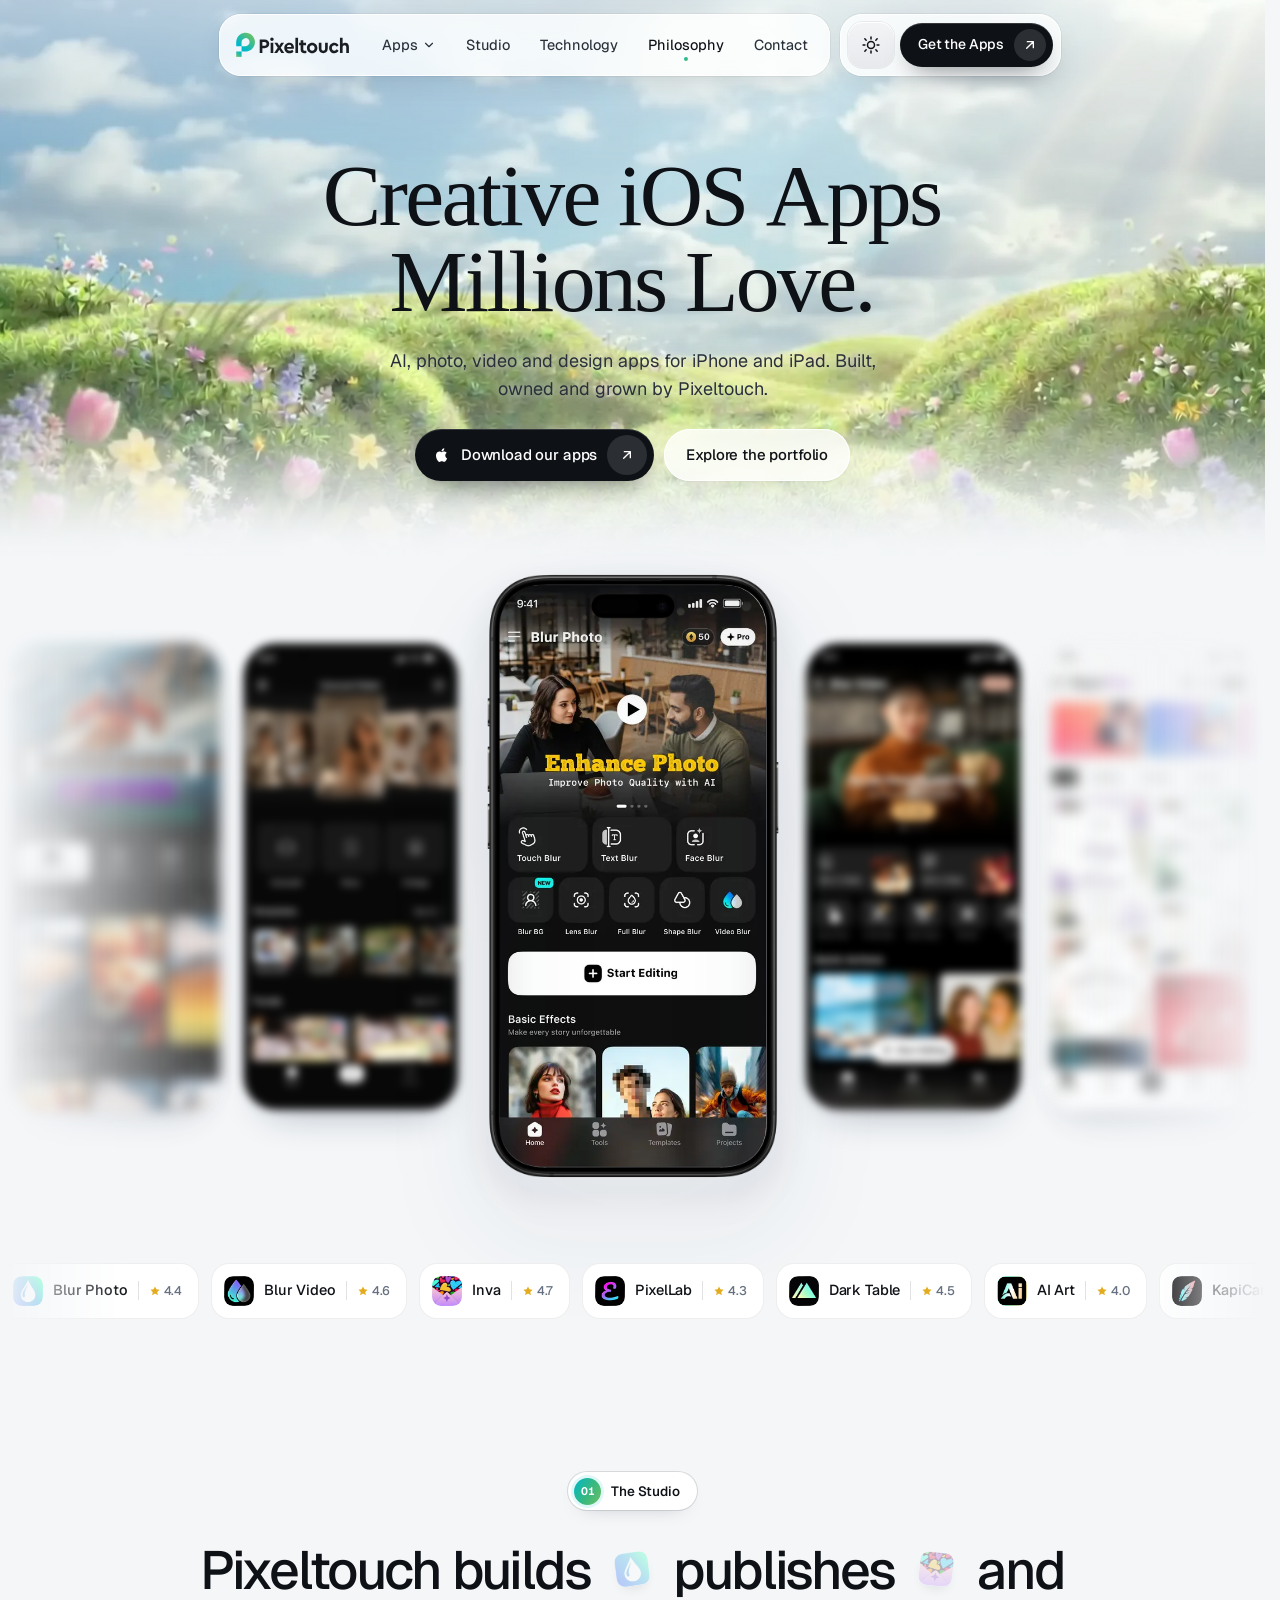
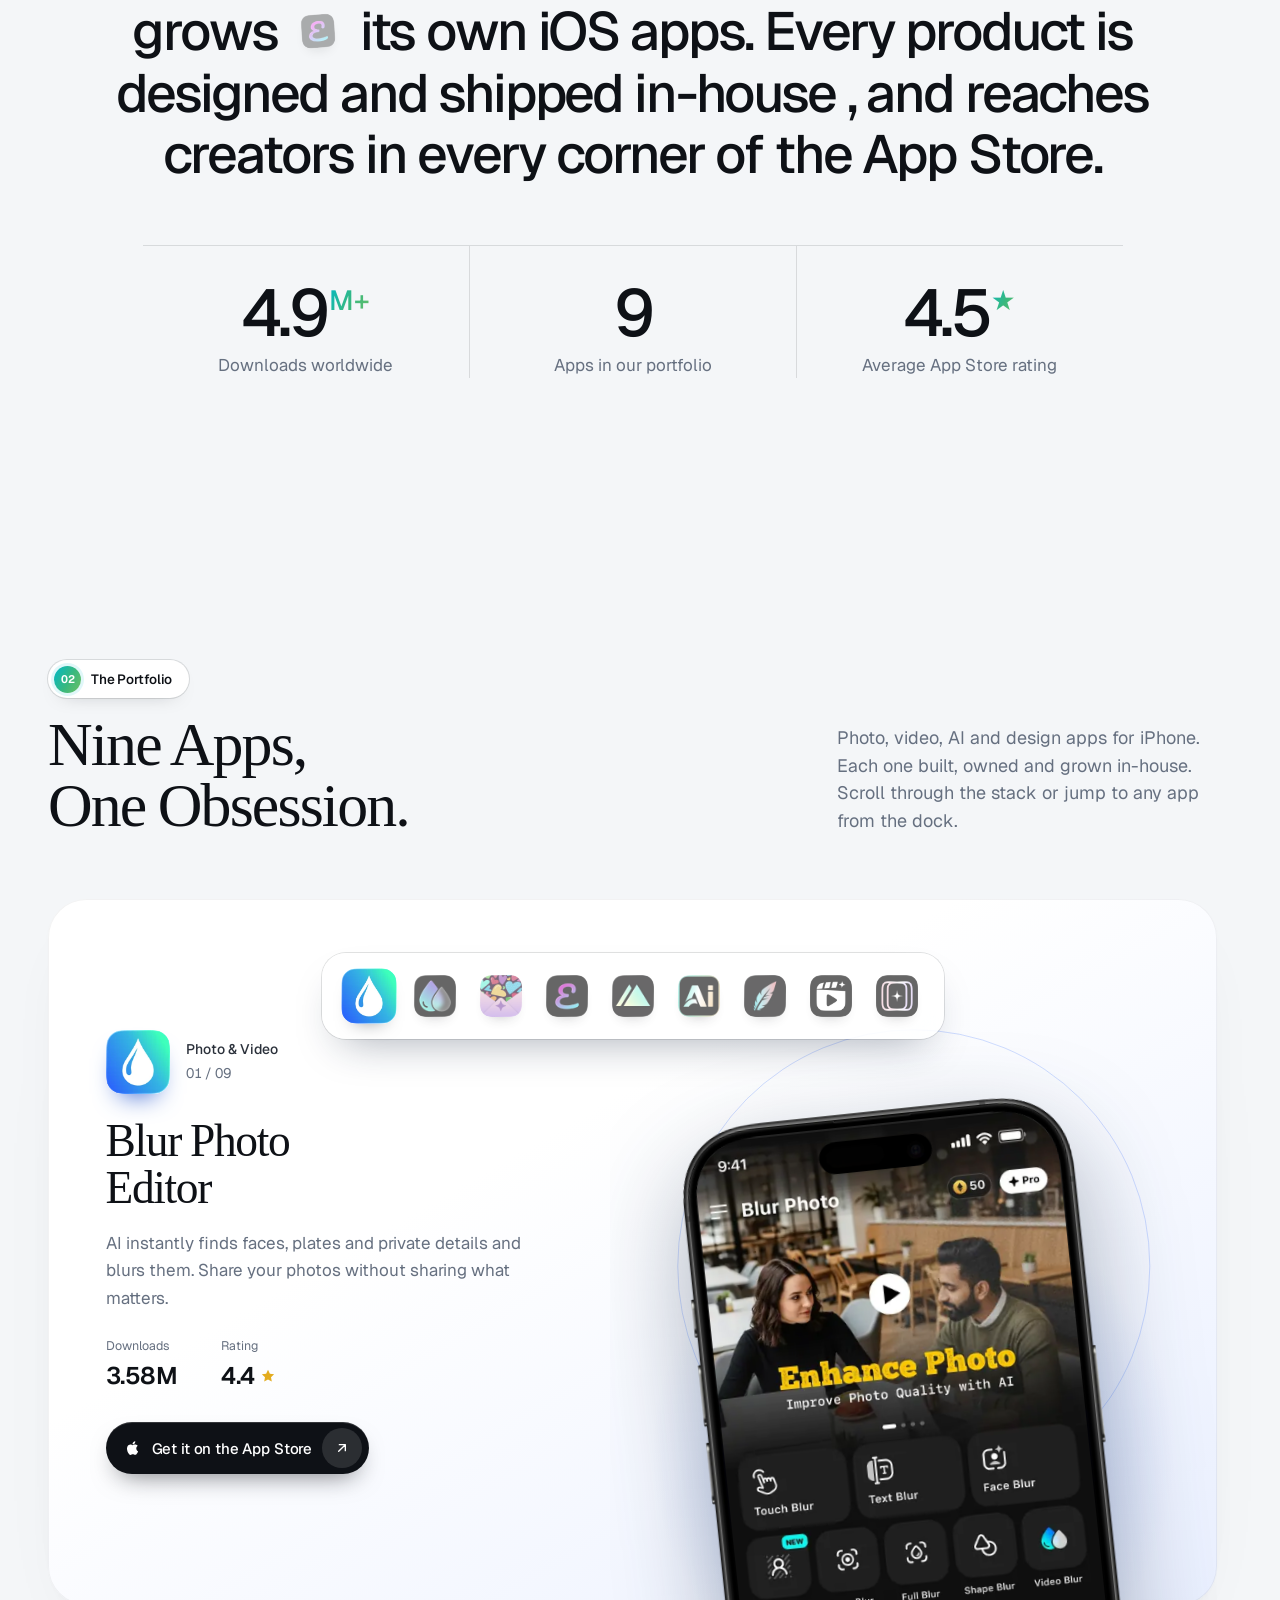
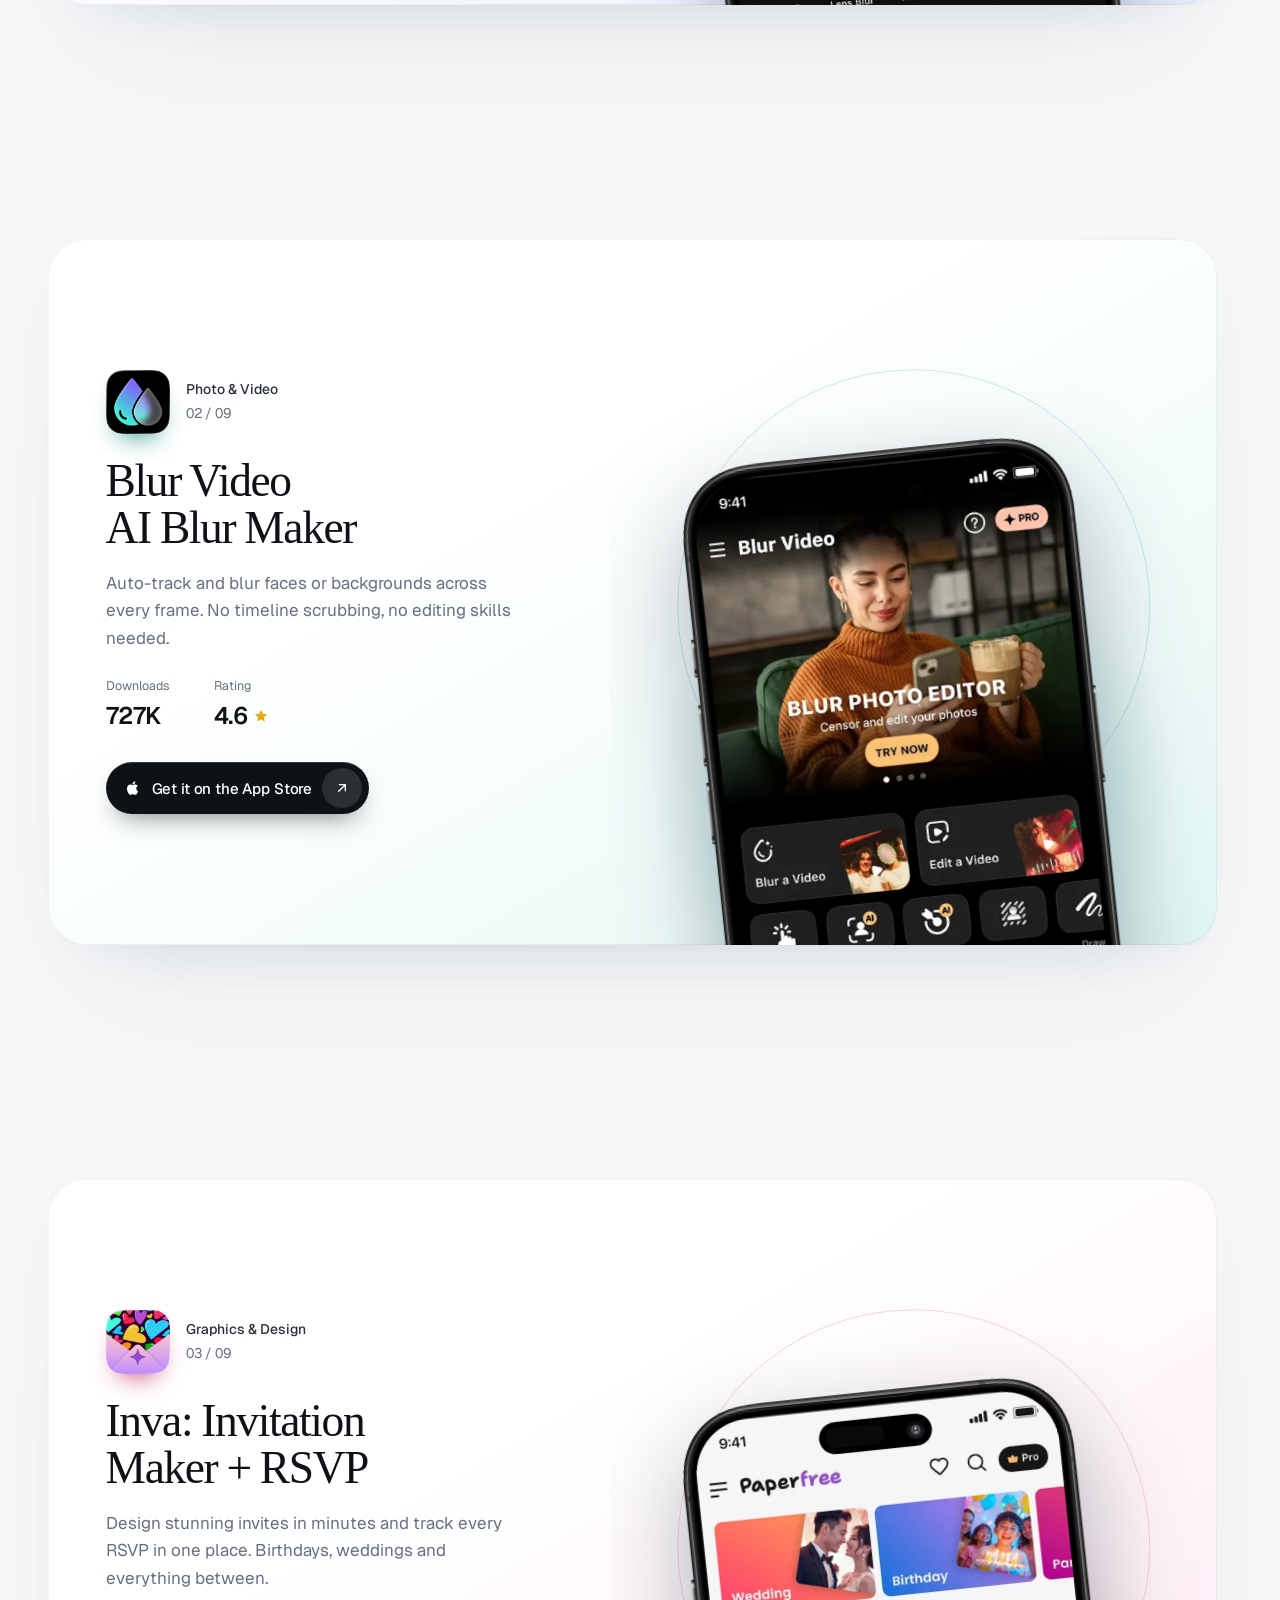
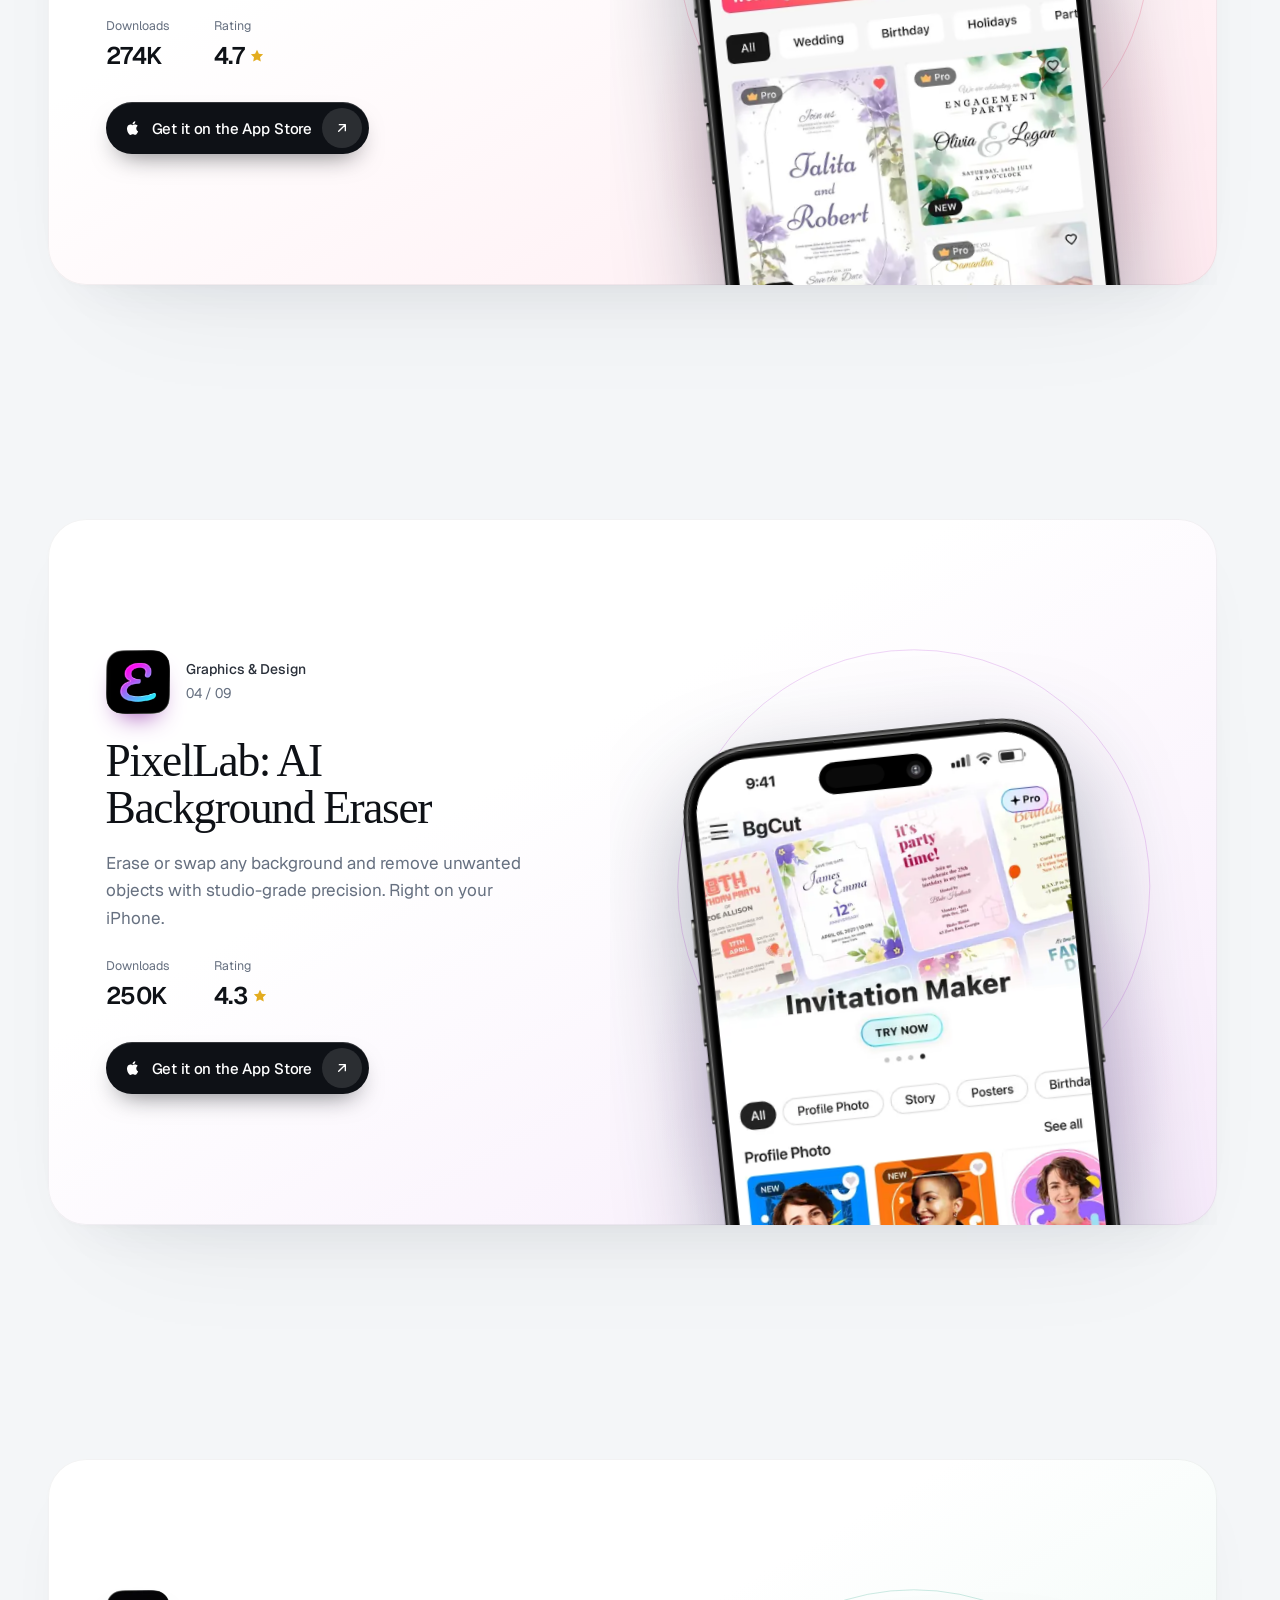
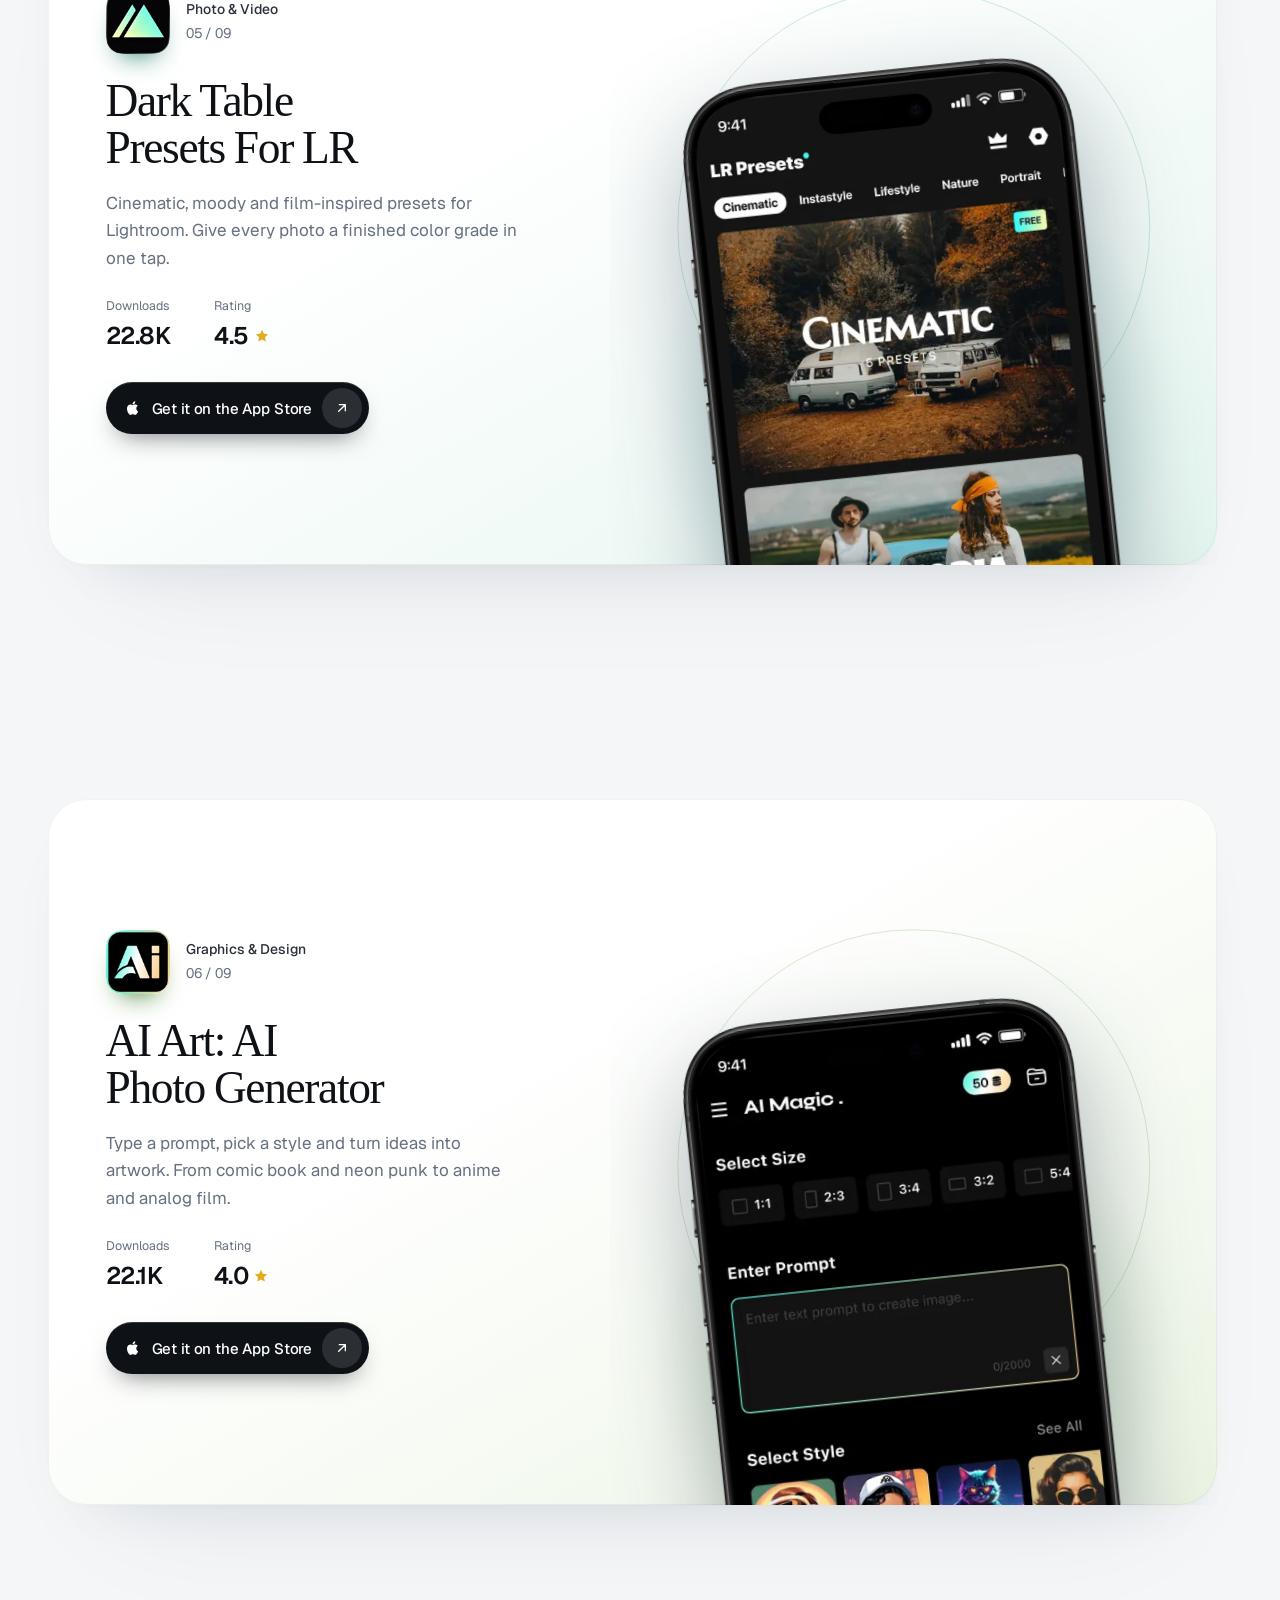
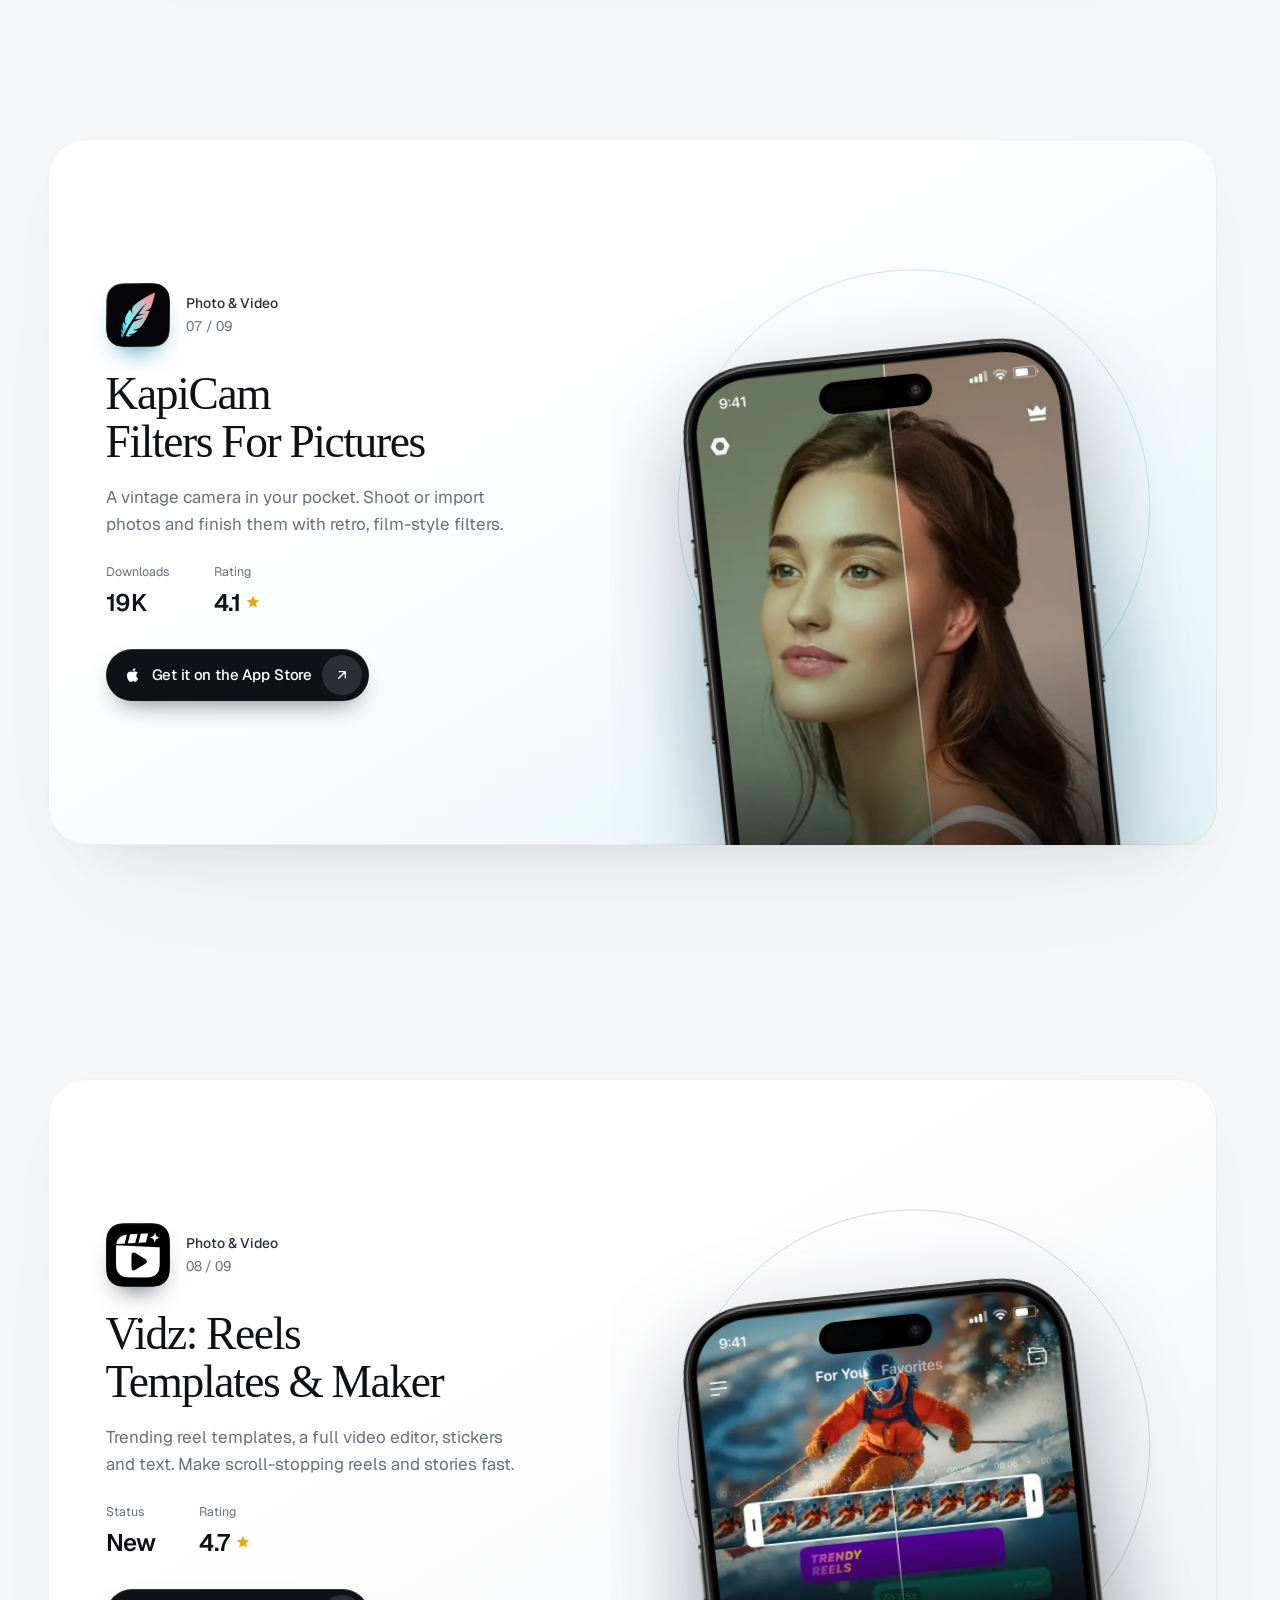
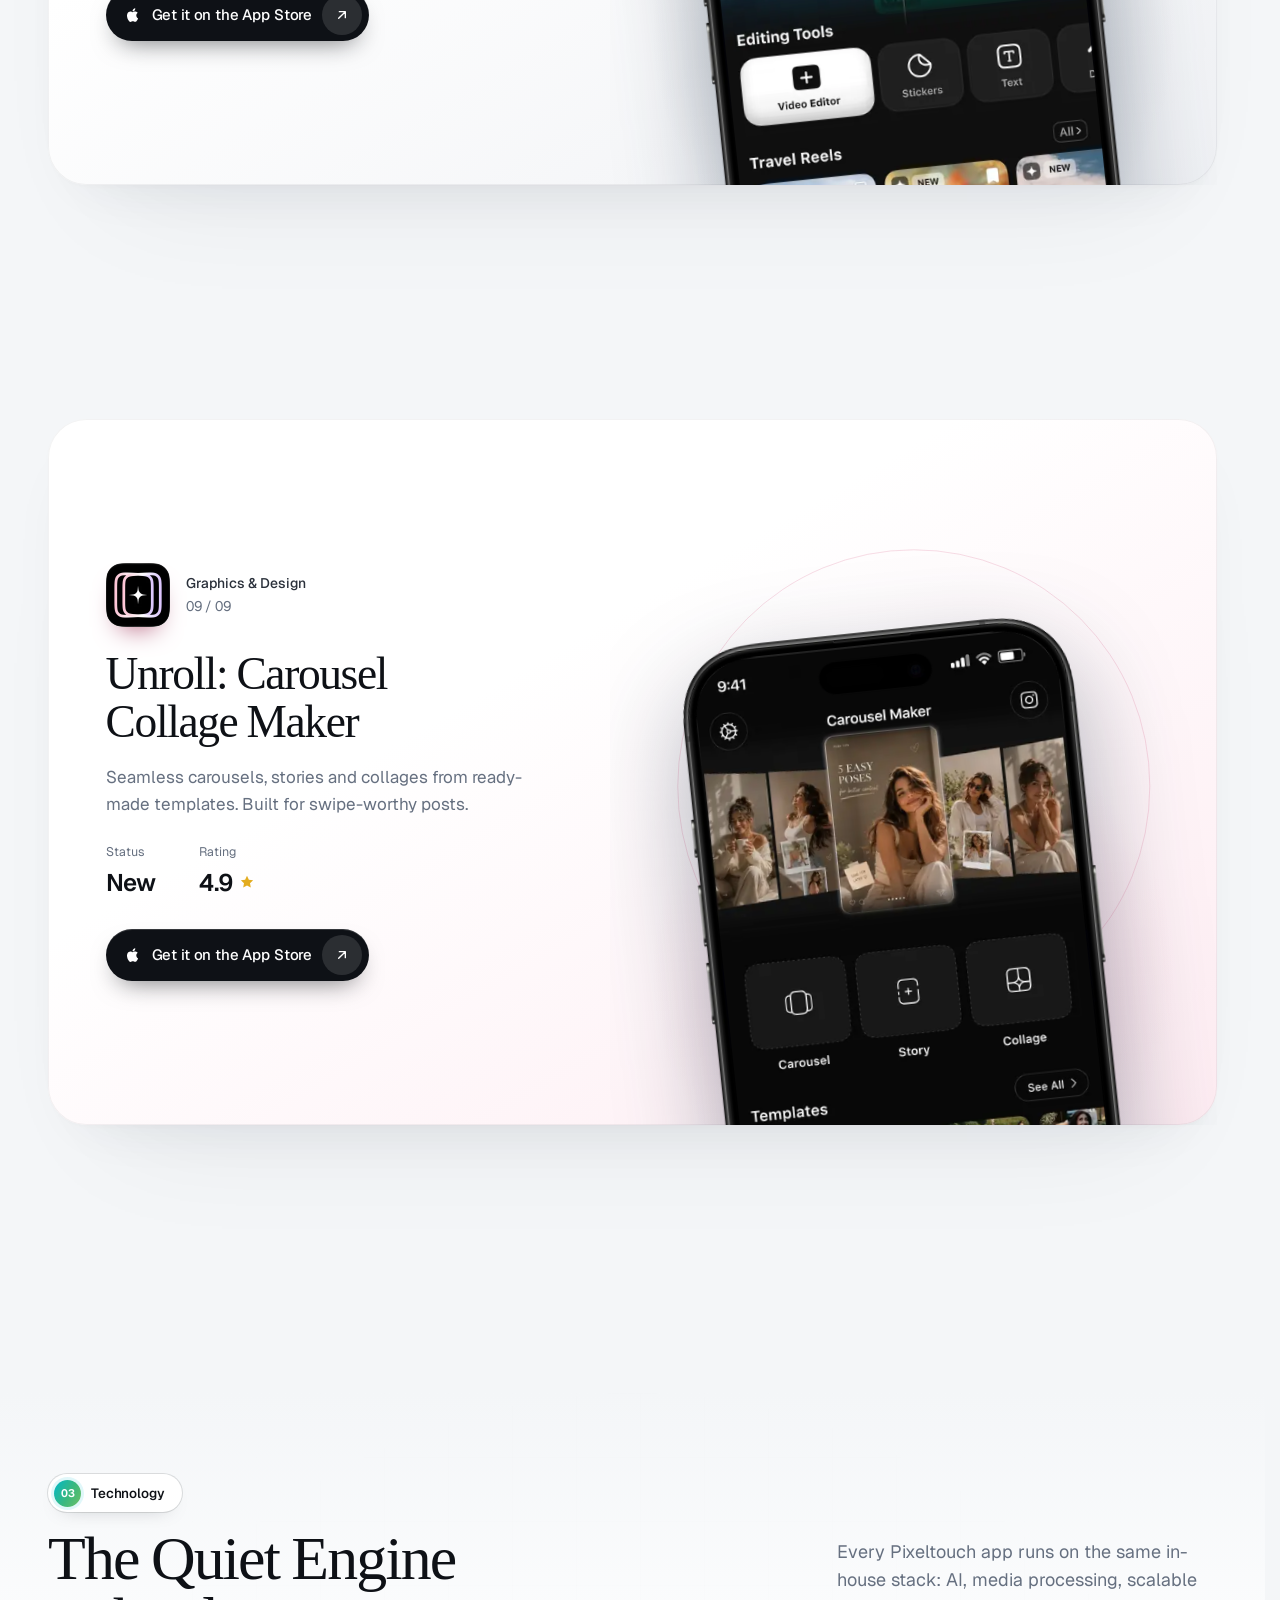
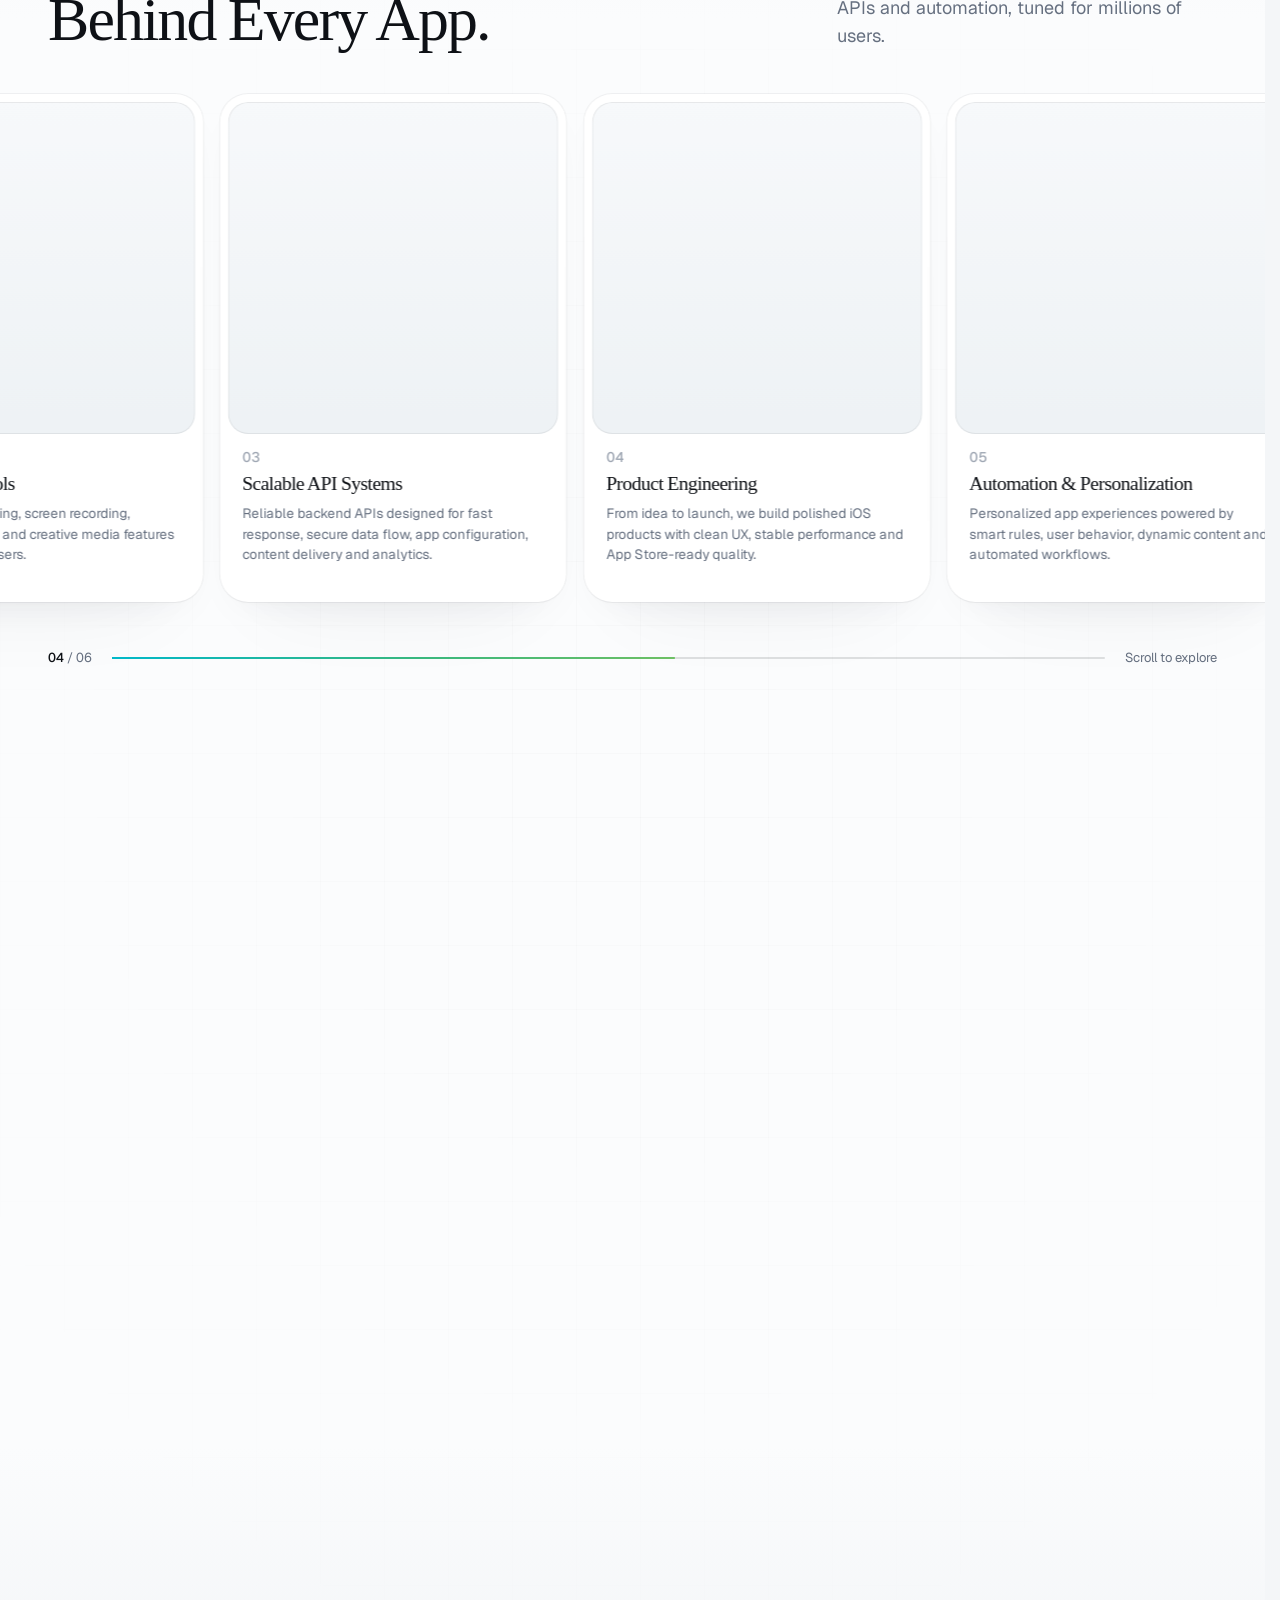
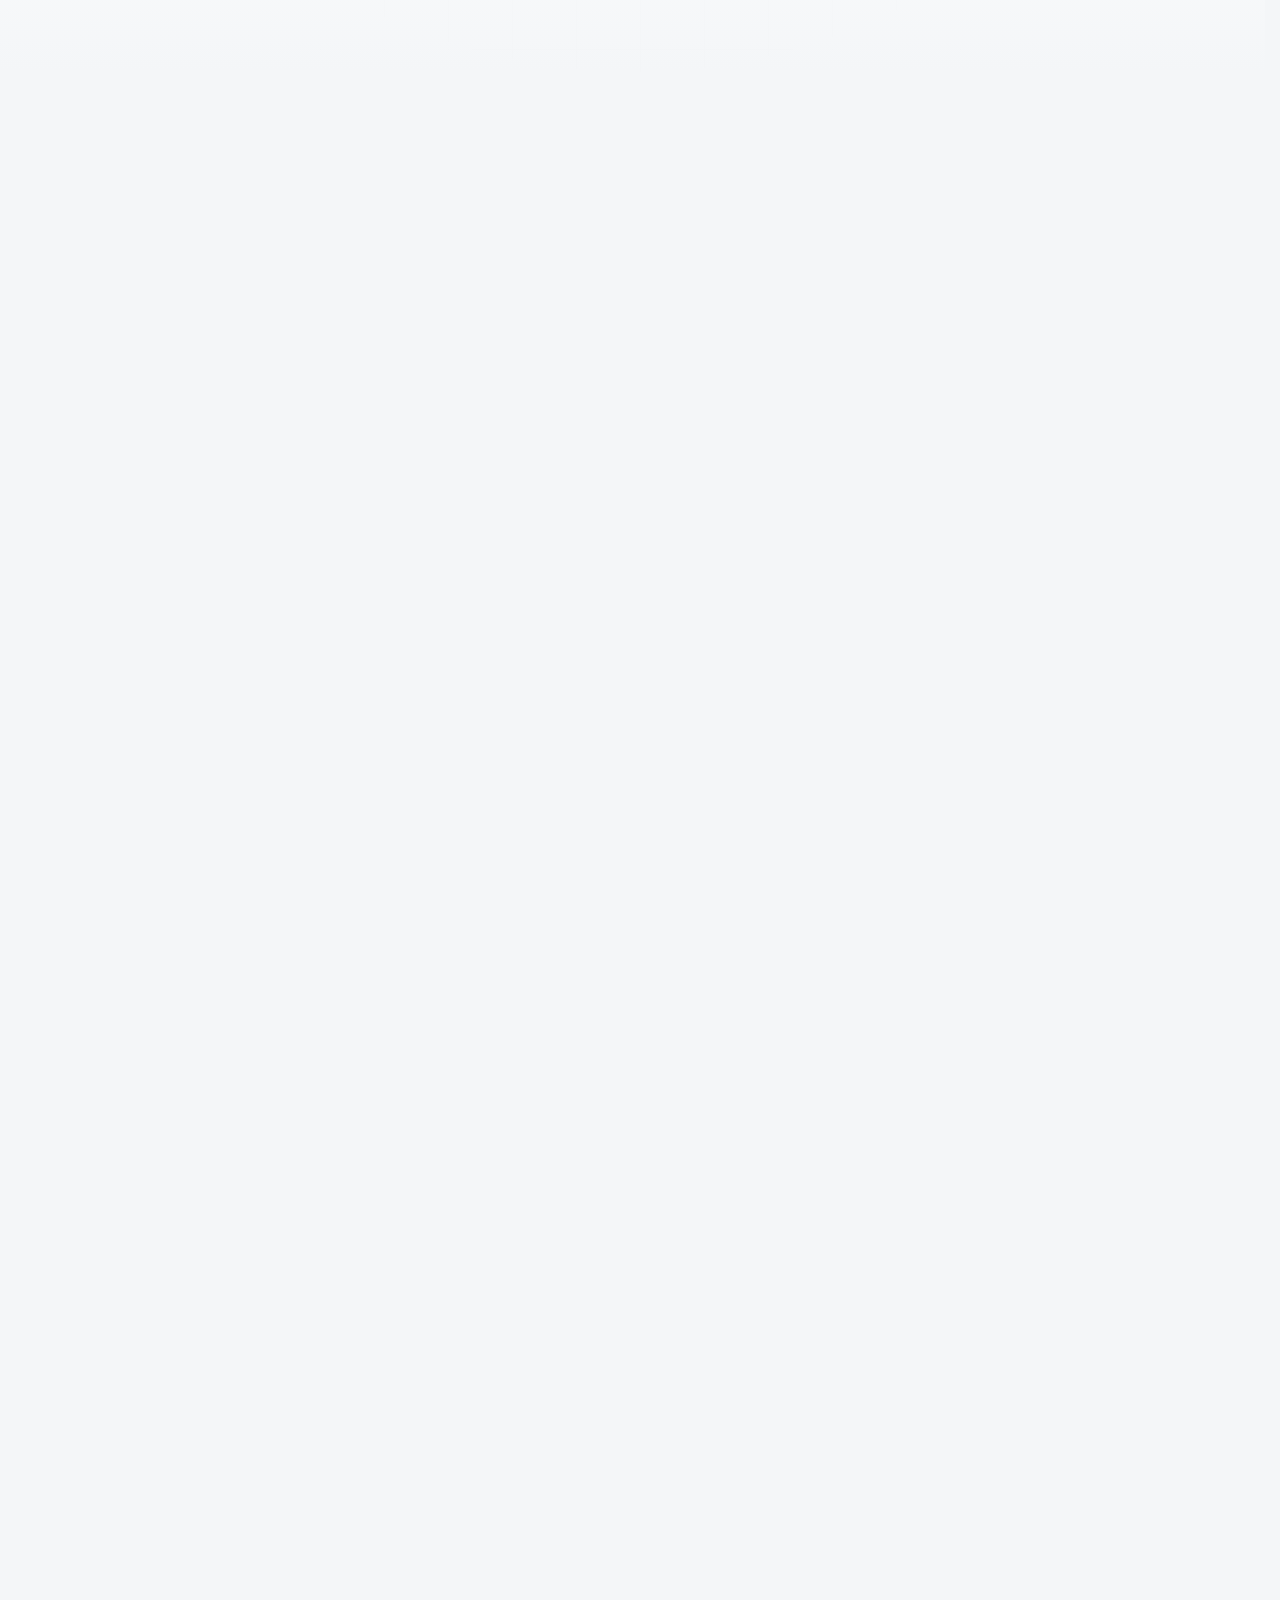
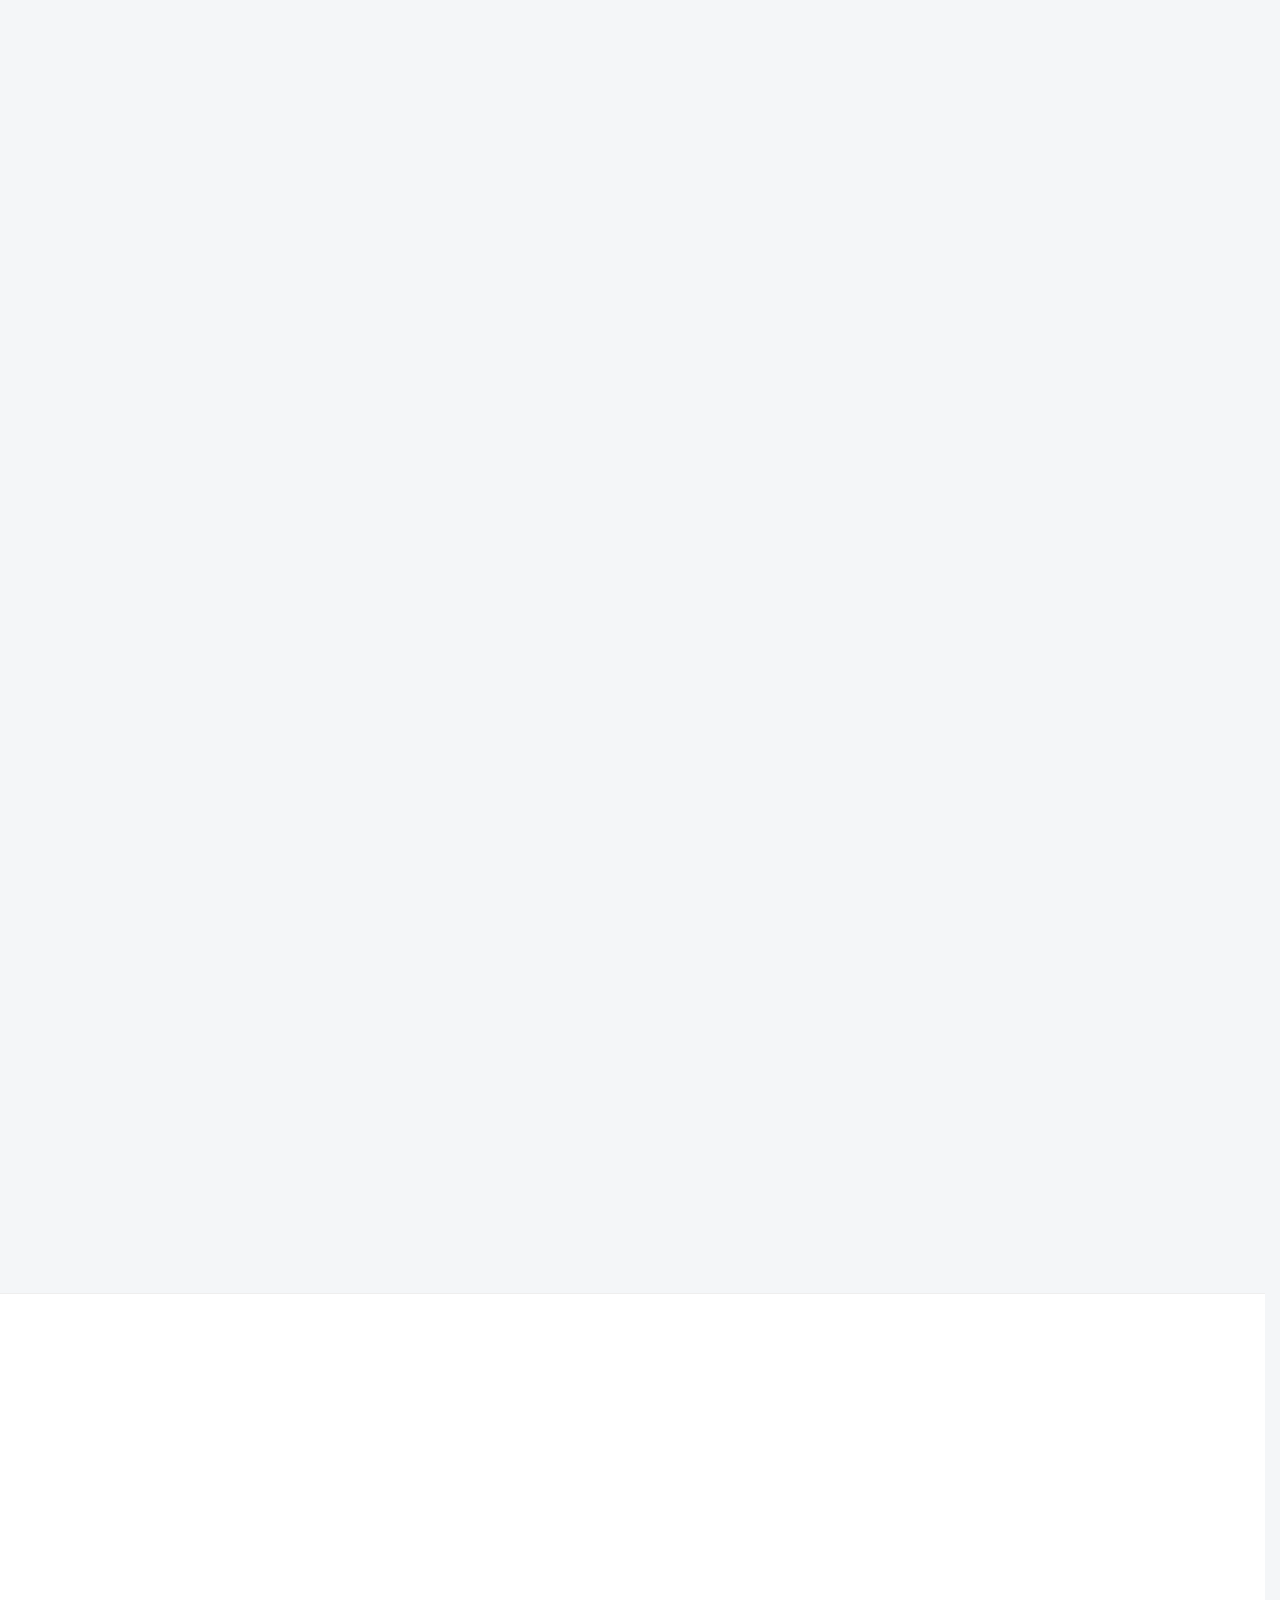
==== commit a2793365: "Hero (light): slightly stronger white wash at the top" ====
--- a/index.html
+++ b/index.html
@@ -34,7 +34,7 @@
 <noscript><link href="https://fonts.googleapis.com/css2?family=Geist:wght@300..700&display=swap" rel="stylesheet"></noscript>
 <link rel="preload" as="image" href="assets/hero-poster.webp?v=5" imagesrcset="assets/hero-poster-sm.webp?v=5 960w, assets/hero-poster.webp?v=5 1920w" imagesizes="100vw" fetchpriority="high">
 <link rel="preload" as="script" href="assets/vendor/lenis.min.js">
-<link rel="stylesheet" href="styles.min.css?v=c6fa7dea">
+<link rel="stylesheet" href="styles.min.css?v=6b9ae7ff">
 <script type="application/ld+json">{"@context":"https://schema.org","@graph":[{"@type":"Organization","@id":"https://pixeltouch-redesign.vercel.app/#org","name":"Pixeltouch","url":"https://pixeltouch-redesign.vercel.app/","logo":"https://pixeltouch-redesign.vercel.app/assets/brand/apple-touch-icon.png","sameAs":["https://apps.apple.com/us/developer/sohel-ibna-saad/id1374788998"]},{"@type":"WebSite","@id":"https://pixeltouch-redesign.vercel.app/#site","url":"https://pixeltouch-redesign.vercel.app/","name":"Pixeltouch","publisher":{"@id":"https://pixeltouch-redesign.vercel.app/#org"}},{"@type":"ItemList","name":"Pixeltouch iOS apps","itemListElement":[{"@type":"ListItem","position":1,"item":{"@type":"MobileApplication","name":"Blur Photo Editor","operatingSystem":"iOS","applicationCategory":"PhotographyApplication","url":"https://apps.apple.com/us/app/blur-photo-editor/id1048928936","description":"AI instantly finds faces, plates and private details and blurs them. Share your photos without sharing what matters.","image":"https://pixeltouch-redesign.vercel.app/assets/icons/blur-photo.webp","offers":{"@type":"Offer","price":"0","priceCurrency":"USD"},"author":{"@id":"https://pixeltouch-redesign.vercel.app/#org"}}},{"@type":"ListItem","position":2,"item":{"@type":"MobileApplication","name":"Blur Video - AI Blur Maker","operatingSystem":"iOS","applicationCategory":"PhotographyApplication","url":"https://apps.apple.com/us/app/blur-video-ai-blur-maker/id1584936889","description":"Auto-track and blur faces or backgrounds across every frame. No timeline scrubbing, no editing skills needed.","image":"https://pixeltouch-redesign.vercel.app/assets/icons/blur-video.webp","offers":{"@type":"Offer","price":"0","priceCurrency":"USD"},"author":{"@id":"https://pixeltouch-redesign.vercel.app/#org"}}},{"@type":"ListItem","position":3,"item":{"@type":"MobileApplication","name":"Inva: Invitation Maker + RSVP","operatingSystem":"iOS","applicationCategory":"DesignApplication","url":"https://apps.apple.com/us/app/inva-invitation-maker-rsvp/id6480167793","description":"Design stunning invites in minutes and track every RSVP in one place. Birthdays, weddings and everything between.","image":"https://pixeltouch-redesign.vercel.app/assets/icons/inva.webp","offers":{"@type":"Offer","price":"0","priceCurrency":"USD"},"author":{"@id":"https://pixeltouch-redesign.vercel.app/#org"}}},{"@type":"ListItem","position":4,"item":{"@type":"MobileApplication","name":"PixelLab: AI Background Eraser","operatingSystem":"iOS","applicationCategory":"DesignApplication","url":"https://apps.apple.com/us/app/pixellab-ai-background-eraser/id6444919134","description":"Erase or swap any background and remove unwanted objects with studio-grade precision. Right on your iPhone.","image":"https://pixeltouch-redesign.vercel.app/assets/icons/pixellab.webp","offers":{"@type":"Offer","price":"0","priceCurrency":"USD"},"author":{"@id":"https://pixeltouch-redesign.vercel.app/#org"}}},{"@type":"ListItem","position":5,"item":{"@type":"MobileApplication","name":"Dark Table - Presets for LR","operatingSystem":"iOS","applicationCategory":"PhotographyApplication","url":"https://apps.apple.com/us/app/dark-table-presets-for-lr/id6475762278","description":"Cinematic, moody and film-inspired presets for Lightroom. Give every photo a finished color grade in one tap.","image":"https://pixeltouch-redesign.vercel.app/assets/icons/darktable.webp","offers":{"@type":"Offer","price":"0","priceCurrency":"USD"},"author":{"@id":"https://pixeltouch-redesign.vercel.app/#org"}}},{"@type":"ListItem","position":6,"item":{"@type":"MobileApplication","name":"AI Art: AI Photo Generator","operatingSystem":"iOS","applicationCategory":"DesignApplication","url":"https://apps.apple.com/us/app/ai-art-ai-photo-generator/id6648780165","description":"Type a prompt, pick a style and turn ideas into artwork. From comic book and neon punk to anime and analog film.","image":"https://pixeltouch-redesign.vercel.app/assets/icons/aiart.webp","offers":{"@type":"Offer","price":"0","priceCurrency":"USD"},"author":{"@id":"https://pixeltouch-redesign.vercel.app/#org"}}},{"@type":"ListItem","position":7,"item":{"@type":"MobileApplication","name":"KapiCam - Filters for Pictures","operatingSystem":"iOS","applicationCategory":"PhotographyApplication","url":"https://apps.apple.com/us/app/kapicam-filters-for-pictures/id6470743421","description":"A vintage camera in your pocket. Shoot or import photos and finish them with retro, film-style filters.","image":"https://pixeltouch-redesign.vercel.app/assets/icons/kapicam.webp","offers":{"@type":"Offer","price":"0","priceCurrency":"USD"},"author":{"@id":"https://pixeltouch-redesign.vercel.app/#org"}}},{"@type":"ListItem","position":8,"item":{"@type":"MobileApplication","name":"Vidz: Reels Templates & Maker","operatingSystem":"iOS","applicationCategory":"PhotographyApplication","url":"https://apps.apple.com/us/app/vidz-reels-templates-maker/id6761429100","description":"Trending reel templates, a full video editor, stickers and text. Make scroll-stopping reels and stories fast.","image":"https://pixeltouch-redesign.vercel.app/assets/icons/vidz.webp","offers":{"@type":"Offer","price":"0","priceCurrency":"USD"},"author":{"@id":"https://pixeltouch-redesign.vercel.app/#org"}}},{"@type":"ListItem","position":9,"item":{"@type":"MobileApplication","name":"Unroll: Carousel Collage Maker","operatingSystem":"iOS","applicationCategory":"DesignApplication","url":"https://apps.apple.com/us/app/unroll-carousel-collage-maker/id6807681510","description":"Seamless carousels, stories and collages from ready-made templates. Built for swipe-worthy posts.","image":"https://pixeltouch-redesign.vercel.app/assets/icons/unroll.webp","offers":{"@type":"Offer","price":"0","priceCurrency":"USD"},"author":{"@id":"https://pixeltouch-redesign.vercel.app/#org"}}}]}]}</script>
 <script>document.documentElement.classList.add('js');if('scrollRestoration' in history)history.scrollRestoration='manual';try{var t=sessionStorage.getItem('pt-theme');if(t==='dark'){document.documentElement.dataset.theme='dark';document.querySelector('meta[name=theme-color]').content='#0a0c0f'}}catch(e){}</script>
 </head>
@@ -573,6 +573,6 @@
 </footer>
 
 <script src="assets/vendor/lenis.min.js" defer></script>
-<script src="app.min.js?v=c6fa7dea" defer></script>
+<script src="app.min.js?v=6b9ae7ff" defer></script>
 </body>
 </html>
--- a/styles.min.css
+++ b/styles.min.css
@@ -1 +1 @@
-:root{--bg:#f4f6f8;--bg-2:#eef1f4;--surface:#ffffff;--ink:#0e1116;--ink-2:#2a303a;--muted:#667080;--soft:#a0a8b4;--line:rgba(14,17,22,.07);--line-2:rgba(14,17,22,.12);--on-ink:rgb(var(--glass-rgb));--on-ink-rgb:255 255 255;--glass-rgb:255 255 255;--bg-rgb:244 246 248;--bg-soft:#fbfcfd;--ghost-a:#f3f4f6;--ghost-b:#e7e9ec;--art-a:#f7f9fb;--art-b:#eef2f5;color-scheme:light;--teal:#00b8c9;--leaf:#6ec064;--grad:linear-gradient(120deg,#00b8c9 0%,#39b87e 55%,#6ec064 100%);--r-xl:36px;--r-lg:28px;--r-md:20px;--r-sm:14px;--shadow-1:0 1px 2px rgba(14,17,22,.04),0 6px 18px -8px rgba(14,17,22,.1);--shadow-2:0 2px 6px rgba(14,17,22,.04),0 28px 60px -24px rgba(26,48,80,.28);--shadow-phone:0 50px 90px -34px rgba(20,36,60,.55),0 22px 40px -22px rgba(20,36,60,.4);--ease:cubic-bezier(.22,1,.36,1);--ease-io:cubic-bezier(.65,0,.35,1);--wrap:1260px;--gutter:clamp(20px,4vw,48px)}*,*:before,*:after{box-sizing:border-box}html{-webkit-text-size-adjust:100%;scroll-padding-top:100px}html:not(.lenis){scroll-behavior:smooth}html.lenis,html.lenis body{height:auto}.lenis.lenis-smooth{scroll-behavior:auto!important}body{margin:0;background:var(--bg);color:var(--ink);font-family:Geist,ui-sans-serif,system-ui,sans-serif;font-size:16px;line-height:1.55;-webkit-font-smoothing:antialiased;-moz-osx-font-smoothing:grayscale;font-feature-settings:"ss01","cv11";overflow-x:clip}img,video,svg{display:block;max-width:100%}a{color:inherit;text-decoration:none}button,input,textarea{font:inherit;color:inherit}button{cursor:pointer}h1,h2,h3,h4,p{margin:0}ul,ol{margin:0;padding:0;list-style:none}:focus-visible{outline:2px solid var(--teal);outline-offset:3px;border-radius:10px}::selection{background:#bfeff3;color:var(--ink)}.skip{position:fixed;left:16px;top:-60px;z-index:300;background:var(--ink);color:var(--on-ink);padding:10px 16px;border-radius:12px;transition:top .3s var(--ease)}.skip:focus{top:16px}.wrap{width:min(var(--wrap),100% - var(--gutter)*2);margin-inline:auto}.soft{color:var(--soft)}.progress{position:fixed;inset:0 0 auto;height:2px;z-index:150;pointer-events:none}.progress i{display:block;height:100%;background:var(--grad);transform-origin:0 50%;transform:scaleX(var(--p,0))}.h2{font-size:clamp(36px,5vw,66px);line-height:1.02;letter-spacing:-.04em;font-weight:500;text-wrap:balance}.kicker{display:inline-flex;align-items:center;gap:10px;height:38px;padding:0 17px 0 6px;border-radius:99px;background:var(--surface);box-shadow:0 0 0 1px var(--line-2),0 8px 20px -14px #0e111659;font-size:13.5px;font-weight:550;color:var(--ink);letter-spacing:-.01em;white-space:nowrap}.kicker>i{display:grid;place-items:center;width:27px;height:27px;border-radius:99px;background:var(--grad);color:#fff;font-style:normal;font-size:11px;font-weight:650;font-variant-numeric:tabular-nums;letter-spacing:.02em;box-shadow:0 0 0 3px #00b8c91f}.kicker--glass{background:rgb(var(--glass-rgb) / .78);backdrop-filter:blur(12px);-webkit-backdrop-filter:blur(12px)}.btn{--h:52px;position:relative;display:inline-flex;align-items:center;justify-content:center;gap:10px;height:var(--h);padding:0 7px 0 22px;border-radius:99px;font-weight:500;font-size:15px;letter-spacing:-.01em;white-space:nowrap;border:0;isolation:isolate;overflow:hidden;transition:transform .5s var(--ease),box-shadow .5s var(--ease),background-color .4s var(--ease),color .4s var(--ease)}.btn>svg{width:18px;height:18px;margin-left:-4px;flex:none}.btn span{position:relative}.btn__arrow{position:relative;display:grid;place-items:center;width:calc(var(--h) - 12px);height:calc(var(--h) - 12px);border-radius:99px;overflow:hidden;flex:none}.btn__arrow svg{width:16px;height:16px;transition:transform .6s var(--ease)}.btn:hover .btn__arrow svg{transform:rotate(45deg)}.btn:active{transform:scale(.97)}.btn--dark{background:var(--ink);color:var(--on-ink);box-shadow:0 1px rgb(var(--on-ink-rgb) / .16) inset,0 12px 26px -12px #0e111699}.btn--dark .btn__arrow{background:rgb(var(--on-ink-rgb) / .12);transition:background-color .5s var(--ease)}.btn--dark:before{content:"";position:absolute;inset:-1px;z-index:-1;border-radius:inherit;background:radial-gradient(90px 90px at var(--mx,50%) var(--my,120%),rgba(0,184,201,.55),rgba(110,192,100,.25) 45%,transparent 70%);opacity:0;transition:opacity .5s var(--ease)}.btn--dark:hover{transform:translateY(-2px);box-shadow:0 1px rgb(var(--on-ink-rgb) / .16) inset,0 20px 36px -14px #0e111699}.btn--dark:hover:before{opacity:1}.btn--dark:hover .btn__arrow{background:rgb(var(--on-ink-rgb) / .2)}.btn--light{background:rgb(var(--glass-rgb) / .78);color:var(--ink);padding:0 22px;box-shadow:0 0 0 1px rgb(var(--glass-rgb) / .9) inset,var(--shadow-1);backdrop-filter:blur(12px);-webkit-backdrop-filter:blur(12px)}.btn--light:hover{background:rgb(var(--glass-rgb));transform:translateY(-2px);box-shadow:0 0 0 1px rgb(var(--glass-rgb)) inset,var(--shadow-2)}.btn--ghost{background:linear-gradient(var(--ghost-a),var(--ghost-b));color:var(--ink);padding:0 18px;box-shadow:0 1px rgb(var(--glass-rgb)) inset,0 0 0 1px #0e11160f}.btn--ghost:hover{background:linear-gradient(rgb(var(--glass-rgb)),#eef0f2);transform:translateY(-1px)}.btn--sm{--h:44px;font-size:14px;padding-left:18px}.btn--icon{width:44px;padding:0!important}.btn--icon svg{margin:0;width:19px;height:19px}.btn--block{width:100%;justify-content:space-between;--h:58px}.hdr{position:fixed;inset:14px 0 auto;z-index:100;pointer-events:none;transform:translateZ(0);transition:transform .8s var(--ease);will-change:transform;backface-visibility:hidden}.hdr.is-hidden{transform:translate3d(0,-150%,0)}.hdr__inner{display:flex;justify-content:center;gap:10px;padding-inline:var(--gutter)}.pill{pointer-events:auto;position:relative;display:flex;align-items:center;gap:6px;height:62px;padding:8px;border-radius:22px;background:rgb(var(--glass-rgb) / .8);backdrop-filter:blur(20px) saturate(1.7);-webkit-backdrop-filter:blur(20px) saturate(1.7);box-shadow:0 0 0 1px rgb(var(--glass-rgb) / .85) inset,0 0 0 1px #0e11160d,0 10px 34px -16px #14284647;transition:box-shadow .6s var(--ease),background-color .6s var(--ease)}.hdr.is-scrolled .pill{background:rgb(var(--glass-rgb) / .92);box-shadow:0 0 0 1px rgb(var(--glass-rgb) / .85) inset,0 0 0 1px #0e111612,0 16px 40px -18px #14284657}.pill--nav{padding-left:16px;gap:18px}.brand{display:flex;align-items:center;color:var(--ink)}.logo{height:26px;width:auto;overflow:visible}.logo__word{opacity:.94}.logo__mark{transform-box:fill-box;transform-origin:30% 70%;transition:transform .8s var(--ease)}.brand:hover .logo__mark{transform:rotate(-10deg) scale(1.06)}.nav{position:relative;display:flex;gap:2px;isolation:isolate}.nav__link{position:relative;display:flex;align-items:center;gap:4px;height:44px;padding:0 14px;border-radius:13px;font-size:14.5px;font-weight:450;color:var(--ink-2);transition:color .35s var(--ease)}.nav__link:hover,.nav__link.is-active{color:var(--ink)}.nav__link.is-active:after{content:"";position:absolute;left:50%;bottom:6px;width:4px;height:4px;border-radius:2px;background:var(--grad);transform:translate(-50%)}.chev{display:grid;transition:transform .5s var(--ease)}.chev svg{width:14px;height:14px}.nav__has-mega.is-open .chev{transform:rotate(180deg)}.nav__blob{position:absolute;z-index:-1;top:0;left:0;height:44px;width:var(--bw,0px);border-radius:13px;background:#0e11160e;transform:translate(var(--bx,0px));opacity:var(--bo,0);transition:transform .55s var(--ease),width .55s var(--ease),opacity .35s var(--ease);pointer-events:none}.mega{position:absolute;top:calc(100% + 18px);left:-14px;width:min(620px,calc(100vw - 40px));padding:10px;border-radius:24px;background:rgb(var(--glass-rgb) / .96);backdrop-filter:blur(20px);-webkit-backdrop-filter:blur(20px);box-shadow:0 0 0 1px #0e11160f,0 30px 70px -24px #14284659;opacity:0;visibility:hidden;transform:translateY(-8px) scale(.98);transform-origin:18% 0;transition:opacity .4s var(--ease),transform .55s var(--ease),visibility 0s .55s}.mega:before{content:"";position:absolute;inset:-20px 0 auto;height:20px}.nav__has-mega.is-open .mega{opacity:1;visibility:visible;transform:none;transition:opacity .4s var(--ease),transform .55s var(--ease),visibility 0s}.mega__grid{display:grid;grid-template-columns:repeat(3,1fr);gap:4px}.mega__app{display:flex;align-items:center;gap:11px;padding:10px;border-radius:16px;transition:background-color .35s var(--ease)}.mega__app img{border-radius:11px;box-shadow:0 6px 14px -8px #0e111680;transition:transform .55s var(--ease)}.mega__app span{display:grid;min-width:0}.mega__app b{font-size:14px;font-weight:550;letter-spacing:-.015em}.mega__app small{font-size:12px;color:var(--muted);white-space:nowrap;overflow:hidden;text-overflow:ellipsis}.mega__app:hover{background:var(--tint)}.mega__app:hover img{transform:rotate(-8deg) scale(1.08)}.nav__has-mega.is-open .mega__app{animation:megaIn .6s var(--ease) both}.mega__app:nth-child(2){animation-delay:.03s!important}.mega__app:nth-child(3){animation-delay:.06s!important}.mega__app:nth-child(4){animation-delay:.09s!important}.mega__app:nth-child(5){animation-delay:.12s!important}.mega__app:nth-child(6){animation-delay:.15s!important}.mega__app:nth-child(7){animation-delay:.18s!important}.mega__app:nth-child(8){animation-delay:.21s!important}.mega__app:nth-child(9){animation-delay:.24s!important}@keyframes megaIn{0%{opacity:0;transform:translateY(8px)}}.mega__foot{display:flex;justify-content:space-between;align-items:center;gap:12px;margin-top:8px;padding:12px 14px;border-radius:16px;background:var(--bg);font-size:13px;color:var(--muted)}.mega__foot b{color:var(--ink);font-weight:550}.mega__foot a{display:inline-flex;align-items:center;gap:6px;font-weight:500;color:var(--ink)}.mega__foot a svg{width:14px;height:14px;transition:transform .5s var(--ease)}.mega__foot a:hover svg{transform:rotate(45deg)}.burger{display:none;position:relative;width:44px;height:44px;border:0;border-radius:13px;background:#0e11160d}.burger span{position:absolute;left:13px;right:13px;height:1.6px;background:var(--ink);border-radius:2px;transition:transform .5s var(--ease),top .5s var(--ease)}.burger span:first-child{top:18px}.burger span:last-child{top:25px}.hdr.menu-open .burger span:first-child{top:21.5px;transform:rotate(45deg)}.hdr.menu-open .burger span:last-child{top:21.5px;transform:rotate(-45deg)}.mnav{display:none}.hero{position:relative;isolation:isolate;overflow-x:clip;padding-bottom:clamp(36px,5vw,64px)}.hero__top{position:relative;isolation:isolate;padding:clamp(128px,17vh,168px) 0 clamp(72px,10vh,112px)}.hero__media{position:absolute;inset:0;z-index:-1;overflow:hidden;background:url(assets/hero-poster.webp?v=5) 50% 55%/cover}.hero__media video{width:100%;height:100%;object-fit:cover;object-position:50% 55%;opacity:0;transition:opacity 1.6s var(--ease);transform:scale(calc(1.04 + var(--hp,0)*.06)) translateY(calc(var(--hp,0)*40px));will-change:transform}.hero__media video.is-ready{opacity:1}.hero__veil{position:absolute;inset:0;background:radial-gradient(70% 60% at 50% 34%,rgb(var(--glass-rgb) / .5),transparent 72%),linear-gradient(180deg,rgb(var(--bg-rgb) / .18) 0%,rgb(var(--bg-rgb) / 0) 30%,rgb(var(--bg-rgb) / .45) 62%,rgb(var(--bg-rgb) / .86) 84%,var(--bg) 100%)}.hero__copy{position:relative;z-index:3;display:grid;justify-items:center;text-align:center;gap:22px;padding-inline:var(--gutter)}.hero__title{font-size:clamp(46px,7.6vw,108px);line-height:.96;letter-spacing:-.05em;font-weight:500;text-wrap:balance}.hero__title:not(.is-split){visibility:hidden}.hero__title .soft{color:#1a2c466b}.hero__title .w{display:inline-block;overflow:hidden;vertical-align:top;padding-bottom:.1em;margin-bottom:-.1em}.hero__title .w>span{display:inline-block;transform:translateY(108%) rotate(4deg);transform-origin:0 100%;transition:transform 1.3s var(--ease);transition-delay:calc(var(--i)*60ms + .12s)}.is-loaded .hero__title .w>span{transform:none}.hero__lede{max-width:540px;font-size:clamp(16px,1.45vw,18.5px);color:#33404f}.hero__ctas{display:flex;flex-wrap:wrap;justify-content:center;gap:10px;margin-top:4px}[data-hero]{opacity:0;transform:translateY(20px);filter:blur(8px);transition:opacity 1.2s var(--ease),transform 1.2s var(--ease),filter 1.2s var(--ease)}[data-hero="1"]{transition-delay:.5s}[data-hero="2"]{transition-delay:.65s}[data-hero="3"]{transition-delay:.85s;transform:translateY(70px)}.is-loaded [data-hero]{opacity:1;transform:none;filter:none}.show{--W:300px;--H:calc(var(--W) / .4918);--st:calc(var(--H) * .02245);--sw:calc(var(--W) * .8935);--sh:calc(var(--H) * .9551);position:relative;z-index:2;height:calc(var(--H) + 8px);touch-action:pan-y;user-select:none;-webkit-user-select:none}.show__rail{position:absolute;inset:0;-webkit-mask:linear-gradient(90deg,transparent 0,#000 18%,#000 82%,transparent 100%);mask:linear-gradient(90deg,transparent 0,#000 18%,#000 82%,transparent 100%)}.hc{--g:0;--br:1;--bl:1.6px;position:absolute;left:50%;top:var(--st);width:var(--sw);height:var(--sh);margin-left:calc(var(--sw) / -2);padding:0;border:0;background:#e9ecf0;border-radius:15.25%/7.02%;overflow:hidden;cursor:pointer;box-shadow:0 0 0 1px #0e11160f,0 26px 50px -30px #14243c73;filter:grayscale(var(--g)) brightness(var(--br)) blur(calc(var(--bl) * var(--blk,1)));transform:translate3d(var(--x,0px),0,0) scale(var(--s,1));opacity:var(--o,1);transition:transform 1.25s var(--ease),opacity 1s var(--ease),filter 1.1s var(--ease),box-shadow .8s var(--ease);will-change:transform,filter}.hc img{width:100%;height:100%;object-fit:cover;object-position:top;pointer-events:none}.hc.is-side:hover{--br:1.03;--blk:.35;box-shadow:0 0 0 1px #0e11161a,0 34px 60px -30px #14243c8c}.hc.is-center{--g:0;--bl:0px;cursor:default;box-shadow:none}.hc.no-anim{transition:none}.device{position:absolute;left:50%;top:0;z-index:20;width:var(--W);height:var(--H);margin-left:calc(var(--W) / -2);max-width:none;pointer-events:none;filter:drop-shadow(0 46px 44px rgba(20,36,60,.28)) drop-shadow(0 14px 16px rgba(20,36,60,.18))}.strip{position:relative;z-index:3;padding:10px 0 0}.marquee{display:flex;overflow:hidden;-webkit-mask:linear-gradient(90deg,transparent,#000 10%,#000 90%,transparent);mask:linear-gradient(90deg,transparent,#000 10%,#000 90%,transparent)}.marquee__track{display:flex;gap:12px;padding-right:12px;flex-shrink:0;animation:marquee 50s linear infinite}.marquee:hover .marquee__track{animation-play-state:paused}@keyframes marquee{to{transform:translate(-100%)}}.chip{display:flex;align-items:center;gap:10px;height:56px;padding:0 16px 0 12px;border-radius:18px;background:var(--surface);border:1px solid var(--line);font-size:14.5px;font-weight:500;letter-spacing:-.01em;white-space:nowrap;transition:transform .55s var(--ease),box-shadow .55s var(--ease)}.chip img{border-radius:9px}.chip em{display:flex;align-items:center;gap:3px;font-style:normal;font-size:12.5px;color:var(--muted);padding-left:10px;border-left:1px solid var(--line-2)}.chip em svg{width:12px;height:12px;color:#e3ac1f}.chip:hover{transform:translateY(-3px);box-shadow:var(--shadow-2)}.statement{padding:clamp(100px,12vw,170px) 0 clamp(70px,9vw,120px);text-align:center}.statement .wrap{display:grid;justify-items:center;gap:30px}.statement__text{max-width:1080px;font-size:clamp(28px,4vw,54px);line-height:1.14;letter-spacing:-.04em;font-weight:500;text-wrap:balance}.statement__text .sw{color:rgba(14,17,22,calc(.15 + var(--o,0)*.85));transition:color .3s linear}.ico{display:inline-block;width:1.05em;height:1.05em;vertical-align:-.16em;margin:0 .04em;transform:rotate(var(--r)) scale(calc(.6 + var(--o,0)*.4));opacity:calc(.3 + var(--o,0)*.7);transition:transform .6s var(--ease),opacity .3s linear}.ico img{width:100%;height:100%;border-radius:.26em;box-shadow:0 .2em .4em -.2em #0e111673}.stats{display:grid;grid-template-columns:repeat(3,1fr);width:100%;max-width:980px;margin-top:30px;border-top:1px solid var(--line-2)}.stat{display:grid;gap:6px;padding:34px 20px 0}.stat+.stat{border-left:1px solid var(--line-2)}.stat b{font-size:clamp(44px,5.4vw,72px);font-weight:500;letter-spacing:-.05em;line-height:1;font-variant-numeric:tabular-nums}.stat sup{font-size:.42em;vertical-align:.95em;margin-left:.08em;background:var(--grad);-webkit-background-clip:text;background-clip:text;color:transparent;letter-spacing:0}.stat>span{color:var(--muted);font-size:15px}.lab{padding:clamp(110px,13vw,180px) 0}.lab__head{display:flex;justify-content:space-between;align-items:flex-end;gap:30px;margin-bottom:clamp(56px,7vw,96px)}.lab__head>div:first-child{display:grid;gap:16px;justify-items:start}.lab__aside{max-width:380px;color:var(--muted);font-size:16.5px}.tech{position:relative;height:var(--tech-h,300vh);background:linear-gradient(180deg,var(--bg),var(--bg-soft) 12%,var(--bg-soft) 88%,var(--bg))}.tech:before{content:"";position:absolute;inset:0;pointer-events:none;opacity:.55;background-image:linear-gradient(rgba(14,17,22,.035) 1px,transparent 1px),linear-gradient(90deg,rgba(14,17,22,.035) 1px,transparent 1px);background-size:64px 64px;-webkit-mask:radial-gradient(70% 60% at 50% 50%,#000,transparent);mask:radial-gradient(70% 60% at 50% 50%,#000,transparent)}.tech__pin{position:sticky;top:0;height:100vh;height:100svh;display:grid;grid-template-columns:minmax(0,1fr);grid-template-rows:auto auto auto;align-content:center;padding:clamp(84px,11vh,120px) 0 clamp(24px,4vh,44px);overflow:hidden}.tech__intro{display:flex;justify-content:space-between;align-items:flex-end;gap:30px}.tech__intro>div{display:grid;gap:16px;justify-items:start}.tech__intro>p{max-width:380px;color:var(--muted);font-size:16.5px}.tech__viewport{display:flex;align-items:center;min-height:0;min-width:0;margin-top:clamp(48px,8vh,96px)}.tech__track{display:flex;gap:18px;padding-left:max(var(--gutter),calc((100vw - var(--wrap))/2));padding-right:var(--gutter);transform:translate3d(var(--tx,0px),0,0);will-change:transform}.tcard{position:relative;flex:none;width:clamp(290px,27vw,380px);height:min(50vh,450px);min-height:370px;display:flex;flex-direction:column;padding:26px;border-radius:var(--r-lg);background:var(--surface);box-shadow:0 0 0 1px var(--line),var(--shadow-1);overflow:hidden;transition:transform .7s var(--ease),box-shadow .7s var(--ease)}.tcard:hover{transform:translateY(-8px);box-shadow:0 0 0 1px var(--line),var(--shadow-2)}.tcard__n{display:block;margin-top:auto;margin-bottom:10px;font-size:14px;font-weight:500;font-variant-numeric:tabular-nums;letter-spacing:.02em;line-height:1;color:var(--soft);transition:color .5s}.tcard:hover .tcard__n{color:var(--ink)}.tcard h3{white-space:nowrap;font-size:clamp(21px,1.8vw,25px);letter-spacing:-.035em;font-weight:500;line-height:1.15}.tcard p{margin-top:10px;color:var(--muted);font-size:15px;line-height:1.5}.tcard__art{position:relative;flex:none;height:58%;margin:-8px -8px 0;border-radius:20px;background:var(--art-a);overflow:hidden}@keyframes decorMarch{to{stroke-dashoffset:-24}}@keyframes accPulse{0%,to{opacity:1}50%{opacity:.35}}@keyframes shadowBreath{50%{transform:scaleX(.82);opacity:.6}}@keyframes artDrift{0%{transform:translate3d(0,4px,0)}to{transform:translate3d(0,-4px,0)}}.tcard--end{justify-content:space-between;background:var(--ink);color:var(--on-ink);box-shadow:none}.tcard--end .soft{color:rgb(var(--on-ink-rgb) / .45)}.tcard .tcard__quote{margin:0;color:var(--on-ink);font-size:clamp(28px,2.6vw,38px);line-height:1.08;letter-spacing:-.04em;font-weight:500}.tcard--end .btn{align-self:flex-start;background:var(--on-ink);color:var(--ink)}.tcard--end .btn .btn__arrow{background:#0e111614}.tech__foot{display:flex;align-items:center;gap:20px;margin-top:clamp(36px,6vh,72px);font-size:13px;color:var(--muted)}.tech__idx{font-variant-numeric:tabular-nums}.tech__idx b{color:var(--ink);font-weight:500}.tech__bar{flex:1;height:2px;border-radius:2px;background:var(--line-2);overflow:hidden}.tech__bar i{display:block;height:100%;background:var(--grad);transform-origin:0 50%;transform:scaleX(var(--tp,0))}.philo{position:relative;overflow-x:clip;padding:clamp(100px,12vw,160px) 0 clamp(60px,8vw,100px)}.philo__head{display:grid;gap:22px;justify-items:center;text-align:center}.philo__title{font-size:clamp(36px,5vw,66px);line-height:1.02;letter-spacing:-.04em;font-weight:500}.philo__title em{font-style:normal;font-weight:500;background:var(--grad);-webkit-background-clip:text;background-clip:text;color:transparent;padding-right:.04em}.ticker{display:flex;overflow:hidden;margin:clamp(44px,6vw,72px) 0 clamp(30px,4vw,48px);padding:20px 0;border-block:1px solid var(--line-2)}.ticker__track{display:flex;align-items:center;gap:28px;padding-right:28px;flex-shrink:0;animation:marquee 60s linear infinite}.ticker span{font-size:clamp(17px,1.6vw,21px);letter-spacing:-.02em;color:var(--ink-2);white-space:nowrap}.ticker i{width:9px;height:9px;border-radius:2px;background:var(--grad);flex:none;transform:rotate(45deg)}.tenets{counter-reset:t}.tenet{position:relative;display:grid;grid-template-columns:80px 1fr minmax(240px,340px);align-items:center;gap:24px;padding:clamp(22px,2.6vw,34px) 0;border-bottom:1px solid var(--line-2);cursor:default}.tenet:before{content:"";position:absolute;inset:0 -24px;z-index:-1;border-radius:0;background:var(--surface);opacity:0;transform:scaleY(.7);transition:opacity .5s var(--ease),transform .6s var(--ease)}.tenet__n{font-size:15px;font-weight:500;font-variant-numeric:tabular-nums;color:var(--soft);transition:color .5s}.tenet h3{font-size:clamp(22px,2.3vw,32px);line-height:1.15;letter-spacing:-.035em;font-weight:500;color:var(--ink);transition:color .55s var(--ease),transform .7s var(--ease)}.tenet p{color:var(--muted);font-size:15.5px;transition:color .5s var(--ease)}.tenet:hover:before{opacity:1;transform:none}.tenet:hover h3{transform:translate(10px)}.tenet:hover .tenet__n{color:var(--teal)}.tenet:hover p{color:var(--ink-2)}.cta{padding:clamp(40px,6vw,80px) 0}.cta__card{position:relative;display:grid;grid-template-columns:1fr 1fr;align-items:center;min-height:560px;border-radius:var(--r-xl);overflow:hidden;isolation:isolate;padding:clamp(28px,5vw,72px);gap:40px}.cta__bg{position:absolute;inset:0;z-index:-1;overflow:hidden}.cta__bg img{position:absolute;left:0;top:-8%;width:100%;height:116%;max-width:none;object-fit:cover;object-position:50% 70%;transform:translate3d(0,calc((var(--cp,.5) - .5) * -50px),0)}.pblur{position:absolute;inset:0;pointer-events:none}.pblur i{position:absolute;inset:0}.pblur i:nth-child(1){backdrop-filter:blur(2px);-webkit-backdrop-filter:blur(2px)}.pblur i:nth-child(2){backdrop-filter:blur(4px);-webkit-backdrop-filter:blur(4px);-webkit-mask:linear-gradient(90deg,#000 0,#000 66%,transparent 88%);mask:linear-gradient(90deg,#000 0,#000 66%,transparent 88%)}.pblur i:nth-child(3){backdrop-filter:blur(7px);-webkit-backdrop-filter:blur(7px);-webkit-mask:linear-gradient(90deg,#000 0,#000 52%,transparent 74%);mask:linear-gradient(90deg,#000 0,#000 52%,transparent 74%)}.pblur i:nth-child(4){backdrop-filter:blur(12px);-webkit-backdrop-filter:blur(12px);-webkit-mask:linear-gradient(90deg,#000 0,#000 38%,transparent 60%);mask:linear-gradient(90deg,#000 0,#000 38%,transparent 60%)}.pblur i:nth-child(5){backdrop-filter:blur(18px);-webkit-backdrop-filter:blur(18px);-webkit-mask:linear-gradient(90deg,#000 0,#000 22%,transparent 44%);mask:linear-gradient(90deg,#000 0,#000 22%,transparent 44%)}.pblur i:nth-child(6){backdrop-filter:blur(28px);-webkit-backdrop-filter:blur(28px);-webkit-mask:linear-gradient(90deg,#000 0,#000 6%,transparent 28%);mask:linear-gradient(90deg,#000 0,#000 6%,transparent 28%)}.pblur:after{content:"";position:absolute;inset:0;background:linear-gradient(90deg,rgb(var(--bg-rgb) / .78),rgb(var(--bg-rgb) / .55) 45%,rgb(var(--bg-rgb) / .34))}.cta__copy{display:grid;justify-items:start;gap:20px}.cta__copy>p{color:#33404f;font-size:17px;max-width:400px}.cta__icons{display:grid;grid-template-columns:repeat(3,auto);justify-content:center;gap:clamp(14px,2vw,26px)}.cicon{display:block;border-radius:24px;transform:translate3d(var(--ix,0px),var(--iy,0px),0) rotate(var(--ir,0deg));transition:transform .9s var(--ease)}.cicon img{width:clamp(70px,7.4vw,104px);height:auto;aspect-ratio:1;border-radius:23%;box-shadow:0 22px 40px -20px #0e11168c}.cicon:hover{transition:transform .5s var(--ease)}.cicon:hover img{box-shadow:0 30px 50px -20px #0e111699}.cicon:nth-child(odd){animation:float 6s var(--ease-io) infinite alternate}.cicon:nth-child(2n){animation:float 7s var(--ease-io) infinite alternate-reverse}@keyframes float{to{translate:0 -10px}}.contact{padding:clamp(80px,10vw,140px) 0}.contact__card{display:grid;grid-template-columns:minmax(0,.92fr) minmax(0,1.08fr);gap:10px;padding:10px;border-radius:var(--r-xl);background:var(--surface);box-shadow:0 0 0 1px var(--line),var(--shadow-2)}.contact__intro{position:relative;display:flex;flex-direction:column;justify-content:space-between;gap:56px;padding:clamp(28px,3.4vw,48px);border-radius:28px;overflow:hidden;isolation:isolate;background:var(--bg)}.contact__intro:before{content:"";position:absolute;z-index:-1;inset:auto 0 0;height:72%;background:url(assets/contact-hill.webp) 50% 100%/cover;-webkit-mask:linear-gradient(180deg,transparent 0%,rgba(0,0,0,.03) 8%,rgba(0,0,0,.1) 16%,rgba(0,0,0,.21) 24%,rgba(0,0,0,.35) 32%,rgba(0,0,0,.5) 40%,rgba(0,0,0,.64) 48%,rgba(0,0,0,.77) 56%,rgba(0,0,0,.87) 64%,rgba(0,0,0,.94) 72%,rgba(0,0,0,.98) 80%,#000 88%);mask:linear-gradient(180deg,transparent 0%,rgba(0,0,0,.03) 8%,rgba(0,0,0,.1) 16%,rgba(0,0,0,.21) 24%,rgba(0,0,0,.35) 32%,rgba(0,0,0,.5) 40%,rgba(0,0,0,.64) 48%,rgba(0,0,0,.77) 56%,rgba(0,0,0,.87) 64%,rgba(0,0,0,.94) 72%,rgba(0,0,0,.98) 80%,#000 88%)}.contact__top{display:grid;gap:20px;justify-items:start}.contact__top>p{color:var(--muted);font-size:16.5px;max-width:400px}.contact__meta{display:grid;grid-template-columns:1.15fr 1fr;gap:10px;align-items:stretch}.contact__meta .mailcard b{font-size:15.5px}.contact__meta .mailcard i{width:40px;height:40px}.contact__meta address{font-size:13px}.mailcard{display:grid;grid-template-columns:1fr auto;align-items:center;column-gap:20px;padding:16px 16px 16px 20px;border-radius:20px;background:rgb(var(--glass-rgb) / .92);box-shadow:0 0 0 1px rgb(var(--glass-rgb) / .8) inset,0 10px 30px -18px #14243c59;backdrop-filter:blur(10px);-webkit-backdrop-filter:blur(10px);transition:transform .7s var(--ease),box-shadow .7s var(--ease)}.mailcard small,.contact__addr small{color:var(--muted);font-size:12.5px}.mailcard b{grid-row:2;font-size:18px;font-weight:550;letter-spacing:-.02em}.mailcard i{grid-row:1/3;grid-column:2;display:grid;place-items:center;width:46px;height:46px;border-radius:99px;background:var(--ink);color:var(--on-ink)}.mailcard i svg{width:16px;height:16px;transition:transform .7s var(--ease)}.mailcard:hover{transform:translateY(-3px);box-shadow:0 0 0 1px rgb(var(--glass-rgb)) inset,0 18px 40px -18px #14243c73}.mailcard:hover i svg{transform:rotate(45deg)}.contact__addr{display:grid;gap:2px;padding:14px 20px;border-radius:20px;background:rgb(var(--glass-rgb) / .72);backdrop-filter:blur(10px);-webkit-backdrop-filter:blur(10px)}address{font-style:normal;color:var(--ink-2);font-size:14.5px;line-height:1.5}.form{display:grid;gap:18px;align-content:start;padding:clamp(24px,3.2vw,44px)}.form__head{display:flex;justify-content:space-between;align-items:baseline;gap:12px;margin-bottom:6px}.form__head h3{font-size:22px;font-weight:500;letter-spacing:-.03em}.form__head span{font-size:13px;color:var(--soft)}.row{display:grid;grid-template-columns:1fr 1fr;gap:12px}.field{position:relative;display:block}.field input,.field textarea{width:100%;padding:26px 16px 10px;border-radius:16px;border:1px solid transparent;background:var(--bg);font-size:15.5px;outline:none;resize:none;transition:border-color .5s var(--ease),background-color .5s var(--ease),box-shadow .5s var(--ease)}.field textarea{height:168px;display:block}.field>span{position:absolute;left:17px;top:18px;font-size:15.5px;color:var(--muted);pointer-events:none;transform-origin:0 0;transition:transform .55s var(--ease),color .45s var(--ease)}.field input:focus+span,.field input:not(:placeholder-shown)+span,.field textarea:focus+span,.field textarea:not(:placeholder-shown)+span{transform:translateY(-10px) scale(.78);color:var(--ink-2)}.field input:hover,.field textarea:hover{border-color:var(--line-2)}.field input:focus,.field textarea:focus{background:var(--surface);border-color:var(--teal);box-shadow:0 0 0 4px #00b8c91f}.field.is-invalid input,.field.is-invalid textarea{border-color:#e0567a;box-shadow:0 0 0 4px #e0567a1f}.seg-wrap{border:0;margin:0;padding:0}.seg-wrap legend{font-size:13px;font-weight:500;color:var(--muted);padding:0;margin-bottom:10px}.seg{display:flex;flex-wrap:wrap;gap:8px}.seg label{position:relative;cursor:pointer}.seg input{position:absolute;inset:0;opacity:0;margin:0;pointer-events:none}.seg i{display:inline-flex;align-items:center;height:40px;padding:0 16px;border-radius:99px;font-style:normal;font-size:14px;background:var(--bg);border:1px solid transparent;transition:background-color .5s var(--ease),color .5s var(--ease),border-color .5s var(--ease)}.seg label:hover i{border-color:var(--line-2)}.seg input:checked+i{background:var(--ink);color:var(--on-ink)}.seg input:focus-visible+i{outline:2px solid var(--teal);outline-offset:2px}.form__foot{display:flex;align-items:center;justify-content:space-between;gap:16px;margin-top:6px}.form__status{margin:0;font-size:14px;color:var(--muted)}.foot{padding:clamp(64px,8vw,100px) 0 0;background:var(--surface);border-top:1px solid var(--line);overflow:hidden}.foot__top{display:grid;grid-template-columns:1.3fr .7fr 1.3fr .8fr;gap:40px}.foot__brand{display:grid;gap:18px;align-content:start;justify-items:start}.foot__brand .logo{height:30px}.foot__brand p{color:var(--muted);font-size:15px;max-width:340px}.foot__mail{font-weight:500;background:linear-gradient(currentColor,currentColor) 0 100%/0 1px no-repeat;transition:background-size .55s var(--ease)}.foot__mail:hover{background-size:100% 1px}.foot h4{font-size:13px;font-weight:500;color:var(--soft);margin-bottom:16px}.foot ul{display:grid;gap:10px}.foot ul.two{grid-template-columns:1fr 1fr;column-gap:24px}.foot__col a:not(.badge){font-size:15px;color:var(--ink-2);display:inline-block;transition:color .3s,transform .45s var(--ease)}.foot__col a:not(.badge):hover{color:var(--ink);transform:translate(4px)}.badge{display:inline-block;transition:transform .5s var(--ease)}.badge:hover{transform:translateY(-3px)}.foot__scene{position:relative;margin-top:clamp(48px,7vw,90px);isolation:isolate}.foot__word{position:relative;z-index:1;cursor:crosshair}.foot__meadow{position:relative;z-index:2;display:block;margin-top:-4vw;pointer-events:none}.foot__meadow img{display:block;width:100%;height:auto;max-width:none;transform:translate3d(0,calc((1 - var(--fp,1)) * 60px),0)}.foot__word svg{width:100%;height:auto;overflow:visible}.fw__base{fill:#e2e7ee}.fw__lit{opacity:0;transition:opacity 1.1s var(--ease)}.foot__word:hover .fw__lit{opacity:1}.foot__word svg{transform:translateY(calc((1 - var(--fp,1)) * 50px));opacity:calc(.3 + var(--fp,1) * .7)}.foot__bottom{display:flex;justify-content:space-between;flex-wrap:wrap;gap:12px;padding-top:22px;border-top:1px solid var(--line);font-size:14px;color:var(--muted)}.foot__bottom nav{display:flex;gap:22px}.foot__bottom a{transition:color .3s}.foot__bottom a:hover{color:var(--ink)}.foot__legal{margin-top:14px;font-size:12px;color:var(--soft)}.foot .foot__bottom{margin-top:clamp(40px,5vw,64px)}.js [data-reveal]{opacity:0;transform:translateY(30px);filter:blur(6px);transition:opacity 1s var(--ease) var(--d,0ms),transform 1.15s var(--ease) var(--d,0ms),filter 1s var(--ease) var(--d,0ms)}.js [data-reveal].is-in{opacity:1;transform:none;filter:none}.js .tenet[data-reveal].is-in{transition:opacity 1s var(--ease),transform 1.15s var(--ease),filter 1s var(--ease)}.js .tcard{opacity:0;transform:translateY(40px);transition:opacity 1s var(--ease),transform 1.1s var(--ease),box-shadow .7s var(--ease)}.js .tech.is-in .tcard{opacity:1;transform:none}.js .tech.is-in .tcard:nth-child(2){transition-delay:.08s}.js .tech.is-in .tcard:nth-child(3){transition-delay:.16s}.js .tech.is-in .tcard:nth-child(4){transition-delay:.24s}.js .tech.is-in .tcard:hover{transform:translateY(-8px);transition-delay:0s}@media(max-width:1180px){.nav__link{padding:0 11px}.foot__top{grid-template-columns:1fr 1fr;row-gap:44px}}@media(max-width:960px){.nav,.pill--cta .btn--icon{display:none}.burger{display:block}.pill--nav{flex:1;justify-content:space-between;max-width:560px}.mnav{pointer-events:auto;display:grid;gap:14px;margin:10px var(--gutter) 0;padding:12px;border-radius:24px;background:rgb(var(--glass-rgb) / .96);backdrop-filter:blur(20px);-webkit-backdrop-filter:blur(20px);box-shadow:0 0 0 1px var(--line),var(--shadow-2);opacity:0;visibility:hidden;transform:translateY(-12px) scale(.98);transform-origin:50% 0;transition:opacity .45s var(--ease),transform .6s var(--ease),visibility 0s .6s}.hdr.menu-open .mnav{opacity:1;visibility:visible;transform:none;transition:opacity .45s var(--ease),transform .6s var(--ease),visibility 0s}.mnav__links{display:grid}.mnav__links a{display:flex;align-items:baseline;gap:14px;padding:14px 12px;border-radius:14px;font-size:24px;font-weight:500;letter-spacing:-.035em;transition:background-color .3s}.mnav__links a span{width:24px;font-size:13px;font-weight:500;font-variant-numeric:tabular-nums;color:var(--soft);letter-spacing:0}.mnav__links a:hover{background:var(--bg)}.hdr.menu-open .mnav__links a{animation:megaIn .7s var(--ease) both}.mnav__links a:nth-child(2){animation-delay:.04s!important}.mnav__links a:nth-child(3){animation-delay:.08s!important}.mnav__links a:nth-child(4){animation-delay:.12s!important}.mnav__links a:nth-child(5){animation-delay:.16s!important}.mnav__apps{display:flex;gap:8px;overflow-x:auto;padding:12px 4px 4px;border-top:1px solid var(--line);scrollbar-width:none}.mnav__apps img{border-radius:12px;flex:none}.tech{height:auto!important}.tech__pin{position:relative;height:auto;padding:90px 0 60px}.tech__intro,.lab__head{flex-direction:column;align-items:flex-start}.tech__viewport{overflow-x:auto;scroll-snap-type:x mandatory;scrollbar-width:none;padding-bottom:6px}.tech__viewport::-webkit-scrollbar{display:none}.tech__track{transform:none!important}.tcard{scroll-snap-align:center;height:440px}.tech__foot{margin-top:18px}.tech__hint{display:none}.tenet{grid-template-columns:50px 1fr}.tenet p{grid-column:2;opacity:1;transform:none}.tenet h3{color:var(--ink)}.contact__card,.contact__meta,.cta__card{grid-template-columns:1fr}.pblur:after{background:linear-gradient(180deg,rgb(var(--bg-rgb) / .8),rgb(var(--bg-rgb) / .55),rgb(var(--bg-rgb) / .38))}}@media(max-width:640px){.hdr{inset:10px 0 auto}.hdr__inner{gap:6px;padding-inline:12px}.pill--nav{min-width:0}.pill--cta{flex:none}.pill{height:56px;padding:6px;border-radius:18px}.pill--nav{padding-left:12px}.logo{height:22px}.pill--cta .btn__arrow{display:none}.pill--cta .btn{padding:0 16px}.show{--W:228px}.hero__top{padding:108px 0 64px}.stats{grid-template-columns:1fr}.stat+.stat{border-left:0;border-top:1px solid var(--line-2)}.stat{padding:24px 0}.form__foot{flex-direction:column-reverse;align-items:stretch}.form__foot .btn{width:100%;justify-content:space-between}.row,.foot__top{grid-template-columns:1fr}.cta__icons{grid-template-columns:repeat(3,auto);gap:14px}}@media(prefers-reduced-motion:reduce){*,*:before,*:after{animation-duration:.01ms!important;animation-iteration-count:1!important;transition-duration:.01ms!important;scroll-behavior:auto!important}.js [data-reveal],[data-hero],.js .tcard{opacity:1;transform:none;filter:none}.hc{filter:grayscale(var(--g)) blur(var(--bl))}}html{scrollbar-gutter:stable}html.is-loading{overflow:hidden}.loader{position:fixed;inset:0;z-index:500;display:grid;place-items:center;background:var(--bg-soft);transition:opacity .9s cubic-bezier(.4,0,.2,1),visibility 0s .9s}.loader:before{content:"";position:absolute;inset:0;background:radial-gradient(60% 50% at 50% 50%,rgba(0,184,201,.08),transparent 70%)}.loader__stage{position:relative;display:grid;place-items:center;height:1.4em;font-size:clamp(34px,4.6vw,60px);line-height:1}.loader__word{grid-area:1/1;font-weight:600;letter-spacing:-.045em;white-space:nowrap;background:linear-gradient(110deg,var(--ink) 0%,var(--ink) 38%,#00b8c9 58%,#6ec064 78%,var(--ink) 100%);background-size:220% 100%;-webkit-background-clip:text;background-clip:text;color:transparent;opacity:0;filter:blur(14px);transform:translateY(18px) scale(.96);font-family:Geist,SF Pro Display,Noto Sans Bengali,Hiragino Sans,PingFang SC,Geeza Pro,system-ui,sans-serif}.loader__word[lang=bn],.loader__word[lang=ja],.loader__word[lang=zh],.loader__word[lang=ar]{letter-spacing:0;font-weight:500}.loader__word.is-on{opacity:1;filter:blur(0);transform:none;background-position:0 0;transition:opacity .26s cubic-bezier(.2,.7,.2,1),filter .3s cubic-bezier(.2,.7,.2,1),transform .34s cubic-bezier(.2,.7,.2,1),background-position .9s linear;animation:helloSheen .34s linear both}.loader__word.is-off{opacity:0;filter:blur(10px);transform:translateY(-16px) scale(1.03);transition:opacity .22s ease,filter .24s ease,transform .3s ease}@keyframes helloSheen{0%{background-position:100% 0}to{background-position:0 0}}.loader__bar{position:absolute;left:50%;bottom:clamp(40px,9vh,80px);width:120px;height:2px;margin-left:-60px;border-radius:2px;background:#0e111614;overflow:hidden}.loader__bar i{position:absolute;inset:0;background:var(--grad);transform-origin:0 50%;transform:scaleX(0);transition:transform .5s var(--ease)}.loader.is-leaving{opacity:0;visibility:hidden;pointer-events:none}.loader.is-leaving .loader__stage,.loader.is-leaving .loader__bar{opacity:0;transition:opacity .45s ease}@media(max-width:1180px){.contact__meta{grid-template-columns:1fr}}@media(max-width:960px){.foot__meadow{margin-top:-28px}}@media(max-width:400px){.hero__title{font-size:40px}.statement__text{font-size:26px}.tcard{width:82vw}.cta__icons{gap:10px}.cicon img{width:64px}.form__head{flex-direction:column;gap:2px}.contact__intro{padding:24px 18px}.mailcard{padding:14px;column-gap:10px}.contact__meta .mailcard b{font-size:13px;letter-spacing:-.03em}.contact__meta .mailcard i{width:34px;height:34px}.cta__copy .btn,.hero__ctas .btn{max-width:100%}.cta__copy .btn{font-size:14px;padding-left:16px}.cta__card{padding:22px}}@media(min-width:1700px){:root{--wrap:1440px}.show{--W:330px}.tcard{width:400px}}@media(min-width:2200px){:root{--wrap:1680px}body{font-size:17px}.h2,.philo__title{font-size:80px}.hero__title{font-size:128px}.hero__lede{font-size:21px;max-width:620px}.show{--W:370px}.statement__text{font-size:64px;max-width:1280px}.tcard{width:440px;height:500px}.tenet h3{font-size:38px}.cta__card{min-height:640px}.cicon img{width:120px}.pill{height:68px}}img[src*="assets/icons/"]{aspect-ratio:1/1;object-fit:cover;flex-shrink:0;height:auto}.mnav__apps a{flex:none;display:block}.mnav__apps img{width:44px;height:44px}.hc img,.scard__screen,.cta__bg img,.foot__meadow img,.hero__media video{object-fit:cover}@keyframes lineLoop{0%,62%{stroke-dashoffset:0}78%{stroke-dashoffset:-1}78.01%{stroke-dashoffset:1}96%,to{stroke-dashoffset:0}}@keyframes softBreath{0%,to{opacity:1}50%{opacity:.82}}.lab{padding-bottom:clamp(90px,10vw,140px)}.lab__head{margin-bottom:clamp(40px,5vw,64px)}.stack{--top:clamp(84px,10vh,104px);--step:0px;position:relative;width:min(100% - var(--gutter)*2,var(--wrap));margin-inline:auto}.stack__cards{display:grid;gap:clamp(48px,7vh,80px)}.scard{--d:0;position:sticky;top:calc(var(--top) + var(--i) * var(--step));height:min(820px,calc(100svh - var(--top) - 104px));min-height:560px;border-radius:clamp(26px,3vw,40px);transform-origin:50% 0;transform:translateZ(0) scale(calc(1 - var(--d) * .045));will-change:transform}.scard__in{position:relative;height:100%;display:grid;grid-template-columns:minmax(0,1fr) minmax(0,1.08fr);overflow:hidden;border-radius:inherit;background:linear-gradient(150deg,var(--surface) 0%,var(--surface) 38%,color-mix(in srgb,var(--tint) 85%,var(--surface)) 100%);box-shadow:0 0 0 1px var(--line) inset,0 1px 2px #0e11160a,0 40px 80px -40px #14243c59}.scard__shade{position:absolute;inset:0;border-radius:inherit;background:var(--ink);opacity:calc(min(var(--d),1)*.045);pointer-events:none}.scard__copy{display:flex;flex-direction:column;justify-content:center;align-items:flex-start;gap:18px;padding:clamp(28px,4.5vw,72px)}.scard__top{display:flex;align-items:center;gap:16px;margin-bottom:6px}.scard__icon{width:64px;height:64px;border-radius:16px;box-shadow:0 14px 26px -14px color-mix(in srgb,var(--accent) 80%,#000)}.scard__meta{display:grid;gap:2px;font-size:13.5px;color:var(--muted)}.scard__meta b{font-weight:500;color:var(--ink-2)}.scard__meta span{font-variant-numeric:tabular-nums}.scard h3{margin:0;font-size:clamp(30px,3.4vw,50px);line-height:1.03;letter-spacing:-.035em;font-weight:600;max-width:12ch;text-wrap:balance}.scard p{margin:0;color:var(--muted);font-size:16.5px;line-height:1.6;max-width:420px}.scard__stats{display:flex;gap:44px;margin:6px 0 10px}.scard__stats dt{font-size:12.5px;color:var(--muted)}.scard__stats dd{margin:2px 0 0;display:flex;align-items:center;gap:5px;font-size:24px;font-weight:600;letter-spacing:-.02em}.scard__stats i{display:grid;color:#e3ac1f}.scard__stats i svg{width:16px;height:16px}.scard__media{position:relative;display:grid;place-items:end center;overflow:hidden}.scard__media:before{content:"";position:absolute;left:50%;bottom:-30%;width:120%;aspect-ratio:1;translate:-50% 0;border-radius:50%;background:radial-gradient(closest-side,color-mix(in srgb,var(--accent) 30%,transparent),transparent 72%)}.scard__ring{position:absolute;left:50%;top:52%;width:78%;aspect-ratio:1;translate:-50% -50%;border-radius:50%;border:1px solid color-mix(in srgb,var(--accent) 22%,transparent)}.scard__ring--2{width:118%;border-color:color-mix(in srgb,var(--accent) 12%,transparent)}.scard__phone{--e:1;position:relative;height:118%;aspect-ratio:.4918;margin-bottom:-30%;transform:translate3d(0,calc((1 - var(--e)) * 18%),0) rotate(calc((1 - var(--e)) * -6deg));filter:drop-shadow(0 40px 50px rgba(20,36,60,.35))}.scard__screen{position:absolute;left:5.325%;top:2.245%;width:89.35%;height:95.5%;border-radius:11%/5.2%;object-fit:cover}.scard__device{position:absolute;inset:0;width:100%;height:100%;max-width:none}.sdock{position:sticky;bottom:clamp(16px,3vh,28px);z-index:5;display:flex;justify-content:center;gap:4px;width:max-content;max-width:100%;margin:clamp(40px,6vh,64px) auto 0;padding:10px 12px;border-radius:24px;background:color-mix(in srgb,var(--surface) 78%,transparent);backdrop-filter:blur(18px) saturate(1.4);-webkit-backdrop-filter:blur(18px) saturate(1.4);box-shadow:0 0 0 1px var(--line-2),0 20px 44px -20px #14243c66}.sdock__item{position:relative;display:grid;place-items:end center;width:52px;height:52px;padding:0;border:0;background:none;cursor:pointer}.sdock__item img{width:40px;height:40px;border-radius:11px;transform-origin:50% 100%;opacity:.6;filter:saturate(.7);box-shadow:0 8px 14px -10px #0e111680;transition:transform .55s var(--ease),opacity .45s var(--ease),filter .45s var(--ease)}.sdock__item:hover img{opacity:1;filter:none;transform:translateY(-3px) scale(1.08)}.sdock__item.is-active img{opacity:1;filter:none;transform:translateY(-6px) scale(1.3)}.sdock__tip{position:absolute;left:50%;bottom:calc(100% + 14px);padding:5px 9px;border-radius:8px;background:var(--ink);color:var(--bg);font-size:12px;white-space:nowrap;opacity:0;transform:translate(-50%,4px);transition:opacity .3s var(--ease),transform .4s var(--ease);pointer-events:none}.sdock__item:hover .sdock__tip,.sdock__item:focus-visible .sdock__tip{opacity:1;transform:translate(-50%)}@media(max-width:960px){.stack{--top:84px;--step:0px}.scard{height:calc(100svh - var(--top) - 96px);min-height:580px;max-height:820px}.scard__in{grid-template-columns:1fr;grid-template-rows:minmax(46%,1fr) auto}.scard__media{order:-1}.scard__phone{position:absolute;top:10%;left:50%;height:165%;margin:0;translate:-50% 0}.scard__copy{gap:12px;padding:22px 22px 24px;justify-content:flex-end}.scard__top{margin-bottom:0}.scard__icon{width:48px;height:48px;border-radius:12px}.scard h3{font-size:clamp(24px,6.4vw,34px);max-width:none}.scard p{font-size:15px;display:-webkit-box;-webkit-line-clamp:2;-webkit-box-orient:vertical;overflow:hidden}.scard__stats{gap:28px;margin:0 0 4px}.scard__stats dd{font-size:20px}.sdock{gap:0;padding:8px;overflow-x:auto;scrollbar-width:none;justify-content:flex-start}.sdock::-webkit-scrollbar{display:none}.sdock__item{flex:none;width:44px;height:48px}.sdock__item img{width:34px;height:34px;border-radius:9px}.sdock__tip{display:none}}@media(max-width:400px){.scard__copy .btn{font-size:14px}.scard__stats{gap:22px}}@media(min-width:2200px){.scard{height:min(980px,calc(100svh - var(--top) - 110px))}.scard h3{font-size:62px}.scard p{font-size:18.5px;max-width:520px}.scard__icon{width:80px;height:80px;border-radius:20px}}@media(prefers-reduced-motion:reduce){.scard,.scard__phone{transform:none}}.tcard__art{display:grid;place-items:center;background:linear-gradient(180deg,var(--art-a),var(--art-b));cursor:crosshair}.tcard__art:after{content:"";position:absolute;inset:0;border-radius:inherit;box-shadow:0 0 0 1px var(--line) inset;pointer-events:none}.tfig{width:auto;height:96%;max-width:100%;aspect-ratio:5/4;--hairline-stroke:.72}.tcard__art .tfig:not(:has(svg)){opacity:0}.tcard__art .tfig{transition:opacity .8s var(--ease),transform 1s var(--ease)}[data-theme=dark]{--bg:#0a0c0f;--bg-2:#0f1216;--surface:#13171c;--ink:#eef1f4;--ink-2:#cfd5dc;--muted:#8c95a2;--soft:#5a636f;--line:rgba(255,255,255,.07);--line-2:rgba(255,255,255,.13);--on-ink:#0a0c0f;--on-ink-rgb:10 12 15;--glass-rgb:22 26 32;--bg-rgb:10 12 15;--bg-soft:#0d1013;--ghost-a:#20252c;--ghost-b:#191d23;--art-a:#151a20;--art-b:#10141a;--shadow-1:0 1px 2px rgba(0,0,0,.3),0 6px 18px -8px rgba(0,0,0,.6);--shadow-2:0 2px 6px rgba(0,0,0,.3),0 28px 60px -24px rgba(0,0,0,.7);color-scheme:dark}[data-theme=dark] .hero__media:after{content:"";position:absolute;inset:0;background:linear-gradient(180deg,#06080b8c,#06080b59 45%,#06080b99)}[data-theme=dark] .hero__media video{filter:saturate(.9)}[data-theme=dark] .scard__in{background:linear-gradient(150deg,var(--surface) 0%,var(--surface) 40%,color-mix(in srgb,var(--accent) 16%,var(--surface)) 100%);box-shadow:0 0 0 1px var(--line-2) inset,0 40px 80px -40px #000c}[data-theme=dark] .scard__shade{background:#000;opacity:calc(min(var(--d),1)/4)}[data-theme=dark] .scard__phone{filter:drop-shadow(0 40px 50px rgba(0,0,0,.6))}[data-theme=dark] .cta__bg img{filter:brightness(.55) saturate(.9)}[data-theme=dark] .contact__intro:before{opacity:.45}[data-theme=dark] .foot__meadow img{filter:brightness(.8)}[data-theme=dark] .hc,[data-theme=dark] .lab__head{color:var(--ink)}[data-theme=dark] .btn--dark:hover:before{opacity:0}[data-theme=dark] .loader{background:var(--bg-soft)}[data-theme=dark] .tcard{background:var(--surface);box-shadow:0 0 0 1px var(--line-2) inset}[data-theme=dark] .tcard--end{background:var(--ink)}.tswitch{position:relative;display:grid;place-items:center;width:46px;height:46px;padding:0;border:0;border-radius:15px;cursor:pointer;color:var(--ink);background:linear-gradient(var(--ghost-a),var(--ghost-b));box-shadow:0 1px rgb(var(--glass-rgb)) inset,0 0 0 1px var(--line);transition:transform .5s var(--ease),background .5s var(--ease)}.tswitch:hover{transform:translateY(-1px)}.tswitch svg{grid-area:1/1;width:20px;height:20px;transition:transform .7s var(--ease),opacity .45s var(--ease)}.tswitch .t-moon{opacity:0;transform:rotate(-90deg) scale(.5)}[data-theme=dark] .tswitch .t-sun{opacity:0;transform:rotate(90deg) scale(.5)}[data-theme=dark] .tswitch .t-moon{opacity:1;transform:none}html.theme-fade,html.theme-fade *,html.theme-fade *:before,html.theme-fade *:after{transition:background-color .5s ease,color .5s ease,border-color .5s ease,box-shadow .5s ease,fill .5s ease!important}::view-transition-old(root),::view-transition-new(root){animation:none;mix-blend-mode:normal}[data-theme=dark] .hero__title .soft{color:#d6e0ec9e}[data-theme=dark] .hero__lede{color:#c9d2dc}[data-theme=dark] .hero__media:after{background:radial-gradient(70% 55% at 50% 38%,#06080b9e,#06080b4d 70%),linear-gradient(180deg,#06080b80,#06080b40 45%,#06080ba6)}[data-theme=dark] .cta__copy p{color:var(--ink-2)}[data-theme=dark] .pblur:after{background:linear-gradient(90deg,rgb(var(--bg-rgb) / .82),rgb(var(--bg-rgb) / .6) 45%,rgb(var(--bg-rgb) / .3))}:root{--ink-rgb:14 17 22}[data-theme=dark]{--soft:#768090;--muted:#98a1ad;--ink-rgb:238 241 244}.statement__text .sw{color:rgb(var(--ink-rgb) / calc(.15 + var(--o,0)*.85))}[data-theme=dark] .statement__text .sw{color:rgb(var(--ink-rgb) / calc(.18 + var(--o,0)*.82))}[data-theme=dark] .nav__blob{background:#ffffff12}[data-theme=dark] .burger{background:#ffffff0f}[data-theme=dark] .burger span{background:var(--ink)}[data-theme=dark] .hc{background:#1a1f26}[data-theme=dark] .hc.is-side:hover{box-shadow:0 0 0 1px #ffffff1a,0 34px 60px -30px #000c}[data-theme=dark] .tcard--end .btn .btn__arrow{background:#0a0c0f14}[data-theme=dark] .loader__bar{background:#ffffff1a}[data-theme=dark] .cta__copy>p{color:var(--ink-2)}[data-theme=dark] .mega__app:hover{background:color-mix(in srgb,var(--tint) 10%,var(--surface))}[data-theme=dark] .mega__app img,[data-theme=dark] .sdock__item img{box-shadow:0 8px 16px -8px #000c}[data-theme=dark] .kicker{box-shadow:0 0 0 1px var(--line-2)}[data-theme=dark] .kicker--glass{background:#13171cb3}[data-theme=dark] .foot{background:linear-gradient(180deg,var(--surface),var(--bg) 70%);border-top-color:var(--line-2)}[data-theme=dark] .fw__base{fill:#20262e}[data-theme=dark] .foot__meadow img{filter:brightness(.78) saturate(.95)}[data-theme=dark] .field input,[data-theme=dark] .field textarea{background:#0d1014;border-color:var(--line)}[data-theme=dark] .field input::placeholder,[data-theme=dark] .field textarea::placeholder{color:transparent}[data-theme=dark] .seg i{background:#0d1014;border-color:var(--line)}[data-theme=dark] .mailcard,[data-theme=dark] .contact__addr{background:#101419d1;box-shadow:0 0 0 1px var(--line-2) inset,0 10px 30px -18px #000c}[data-theme=dark] .hero__veil{background:linear-gradient(180deg,rgba(10,12,15,.1) 0%,rgba(10,12,15,0) 30%,rgba(10,12,15,.55) 70%,var(--bg) 100%)}[data-theme=dark] .scard__media:before{background:radial-gradient(closest-side,color-mix(in srgb,var(--accent) 26%,transparent),transparent 72%)}[data-theme=dark] .scard__ring{border-color:color-mix(in srgb,var(--accent) 26%,transparent)}[data-theme=dark] .scard__ring--2{border-color:color-mix(in srgb,var(--accent) 14%,transparent)}[data-theme=dark] .scard__icon{box-shadow:0 0 0 1px #ffffff14,0 14px 26px -14px #000000e6}[data-theme=dark] .sdock{background:#13171cb8}[data-theme=dark] .tech{background:linear-gradient(180deg,var(--bg),var(--bg-soft) 12%,var(--bg-soft) 88%,var(--bg))}[data-theme=dark] .tcard__art{background:linear-gradient(180deg,#171c23,#11151a)}[data-theme=dark] ::selection{background:#00b8c959;color:#fff}[data-theme=dark] .hero__media:after{background:radial-gradient(70% 55% at 50% 38%,#06080b7a,#06080b33 70%),linear-gradient(180deg,#06080b52,#06080b24 45%,#06080b99)}[data-theme=dark] .tcard__art{background:radial-gradient(90% 80% at 50% 45%,#1a2029,#11151b 75%)}[data-theme=dark] .tcard p{color:var(--muted)}[data-theme=dark] .tcard__n{color:#7f8997}[data-theme=dark] .cta__card{box-shadow:0 0 0 1px var(--line-2) inset}[data-theme=dark] .cta__bg img{filter:brightness(.74) saturate(1.05) contrast(1.05)}[data-theme=dark] .pblur:after{background:linear-gradient(90deg,#0a0c0fdb,#0a0c0f9e 38%,#0a0c0f38 72%,#0a0c0f14),radial-gradient(60% 80% at 85% 60%,rgba(0,184,201,.1),transparent 70%)}[data-theme=dark] .contact__card{background:var(--surface);box-shadow:0 0 0 1px var(--line-2) inset}[data-theme=dark] .contact__intro{background:#0e1216}[data-theme=dark] .contact__intro:before{opacity:1;height:80%;filter:brightness(.92) saturate(1.08);-webkit-mask:linear-gradient(180deg,transparent 0%,rgba(0,0,0,.03) 8%,rgba(0,0,0,.1) 16%,rgba(0,0,0,.21) 24%,rgba(0,0,0,.35) 32%,rgba(0,0,0,.5) 40%,rgba(0,0,0,.64) 48%,rgba(0,0,0,.77) 56%,rgba(0,0,0,.87) 64%,rgba(0,0,0,.94) 72%,rgba(0,0,0,.98) 80%,#000 88%);mask:linear-gradient(180deg,transparent 0%,rgba(0,0,0,.03) 8%,rgba(0,0,0,.1) 16%,rgba(0,0,0,.21) 24%,rgba(0,0,0,.35) 32%,rgba(0,0,0,.5) 40%,rgba(0,0,0,.64) 48%,rgba(0,0,0,.77) 56%,rgba(0,0,0,.87) 64%,rgba(0,0,0,.94) 72%,rgba(0,0,0,.98) 80%,#000 88%)}[data-theme=dark] .contact__intro:after{content:none}[data-theme=dark] .field input,[data-theme=dark] .field textarea{background:#0c0f13;border-color:#ffffff12;color:var(--ink);box-shadow:inset 0 1px 2px #00000059}[data-theme=dark] .field input:hover,[data-theme=dark] .field textarea:hover{border-color:#ffffff24}[data-theme=dark] .field input:focus,[data-theme=dark] .field textarea:focus{background:#0f1419;border-color:var(--teal);box-shadow:0 0 0 4px #00b8c929}[data-theme=dark] .field>span{color:#8f98a4}[data-theme=dark] .field input:-webkit-autofill{-webkit-text-fill-color:var(--ink);-webkit-box-shadow:0 0 0 40px #0c0f13 inset}[data-theme=dark] .seg i{background:#0c0f13;border-color:#ffffff14;color:var(--ink-2)}[data-theme=dark] .seg i:hover{border-color:#ffffff2e}[data-theme=dark] .seg input:checked+i{background:var(--ink);color:var(--on-ink);border-color:transparent}[data-theme=dark] .contact__top p{color:#d5dbe2;text-shadow:0 1px 12px rgba(10,12,15,.85),0 0 2px rgba(10,12,15,.6)}.tech__pin{padding:clamp(80px,10vh,112px) 0 clamp(24px,4vh,40px)}.tech__viewport{margin-top:clamp(32px,5.5vh,64px)}.tech__foot{margin-top:clamp(24px,4.5vh,48px)}.tech__track{gap:clamp(14px,1.4vw,22px);align-items:stretch}.tcard{--cw:clamp(280px,min(26vw, calc((100svh - 330px)*.66) ),400px);width:var(--cw);height:auto;min-height:0;padding:10px 10px 24px;gap:0}.tcard__art{flex:none;height:auto;aspect-ratio:4/3;margin:0;border-radius:calc(var(--r-lg) - 8px);cursor:default}.tfig{height:100%;width:auto;max-width:none;aspect-ratio:5/4;transform:scale(1.2);transition:transform 1.2s var(--ease)}.tcard:hover .tfig{transform:scale(1.25)}.tcard__n{margin:22px 16px 10px}.tcard h3,.tcard p{margin-inline:16px}.tcard h3{font-size:clamp(19px,1.6vw,24px)}.tcard p{font-size:clamp(14px,1vw,15px)}.tcard--end{width:var(--cw);padding:clamp(24px,2.4vw,34px)}@media(max-width:960px){.tech__pin{padding:84px 0 56px}.tech__viewport{margin-top:32px;padding-inline:0}.tcard{--cw:min(78vw,360px);height:auto}.tcard--end{min-height:320px}}@media(max-width:400px){.tcard{--cw:84vw}.tcard h3{font-size:19px;white-space:normal}}@media(min-width:1700px){.tcard{--cw:clamp(340px,min(23vw, calc((100svh - 340px)*.66) ),440px)}}@media(min-width:2200px){.tcard{--cw:clamp(420px,min(22vw, calc((100svh - 380px)*.7) ),560px);height:auto}.tcard h3{font-size:30px}.tcard p{font-size:17.5px}.tcard__n{font-size:16px}}@media(min-width:961px)and (max-height:800px){.tcard__art{aspect-ratio:16/10}.tech__pin{padding-top:76px}.tech__viewport{margin-top:28px}}.burger{flex:none}@media(max-width:960px){.scard{min-height:0;height:calc(100svh - var(--top) - 92px);max-height:820px}}@media(max-width:960px)and (max-height:760px){.scard p,.scard__stats{display:none}.scard__copy{gap:10px;padding:18px 18px 20px}}@media(max-width:400px){.hdr__inner{gap:6px}.pill{height:56px;padding:6px;border-radius:19px}.pill--nav{padding-left:12px;gap:8px}.pill--cta{gap:4px}.tswitch{width:42px;height:42px;border-radius:13px}.pill--cta .btn{height:42px;padding:0 13px;font-size:13.5px}.brand svg{height:22px;width:auto}}[data-theme=dark] .contact__intro:before{height:100%;filter:brightness(.9) saturate(1.08);-webkit-mask:linear-gradient(180deg,rgba(0,0,0,.3) 0%,rgba(0,0,0,.34) 10%,rgba(0,0,0,.42) 20%,rgba(0,0,0,.52) 30%,rgba(0,0,0,.62) 40%,rgba(0,0,0,.72) 50%,rgba(0,0,0,.81) 60%,rgba(0,0,0,.88) 70%,rgba(0,0,0,.94) 80%,rgba(0,0,0,.98) 90%,#000 100%);mask:linear-gradient(180deg,rgba(0,0,0,.3) 0%,rgba(0,0,0,.34) 10%,rgba(0,0,0,.42) 20%,rgba(0,0,0,.52) 30%,rgba(0,0,0,.62) 40%,rgba(0,0,0,.72) 50%,rgba(0,0,0,.81) 60%,rgba(0,0,0,.88) 70%,rgba(0,0,0,.94) 80%,rgba(0,0,0,.98) 90%,#000 100%)}[data-theme=dark] .contact__intro{background:#151a20}[data-theme=dark] .hero__media:after{background:radial-gradient(65% 50% at 50% 36%,rgba(6,8,11,.36),rgba(6,8,11,.12) 70%,transparent),linear-gradient(180deg,#06080b38,#06080b1a 30%,#06080b14,#06080b24 70%,#06080b42)}[data-theme=dark] .hero__veil{background:linear-gradient(180deg,transparent 0%,transparent 30%,rgba(10,12,15,.03) 38%,rgba(10,12,15,.08) 46%,rgba(10,12,15,.15) 54%,rgba(10,12,15,.25) 62%,rgba(10,12,15,.38) 70%,rgba(10,12,15,.53) 78%,rgba(10,12,15,.69) 85%,rgba(10,12,15,.84) 92%,var(--bg) 100%)}[data-theme=dark] .hero__lede{text-shadow:0 1px 16px rgba(6,8,11,.5)}@media(min-width:961px)and (max-width:1440px){.tech__pin{align-content:center;padding:clamp(88px,11vh,116px) 0 clamp(28px,4vh,44px)}.tech__viewport{margin-top:clamp(56px,8.5vh,88px)}.tech__foot{margin-top:clamp(28px,4.5vh,44px)}}@media(min-width:961px)and (max-height:820px){.tech__pin{padding-top:76px;padding-bottom:24px}.tech__viewport{margin-top:64px}.tech__foot{margin-top:28px}.tcard{--cw:clamp(250px, calc((100svh - 400px)*.88) ,340px);padding-bottom:20px}.tcard__art{aspect-ratio:16/9}.tcard__n{margin-top:16px}}@media(max-width:960px){.tech__viewport{margin-top:48px}}.title-done .hero__title .w{overflow:visible}.hero__title .soft,.h2 .soft,.philo__title .soft,h1 .soft,h2 .soft,h3 .soft,[data-theme=dark] .hero__title .soft,.tcard--end .soft{color:inherit}.scard__ring--2{display:none}.hero__veil{background:radial-gradient(80% 70% at 50% 34%,rgb(var(--glass-rgb) / .34),rgb(var(--glass-rgb) / .16) 45%,rgb(var(--glass-rgb) / 0) 80%),linear-gradient(180deg,transparent 0%,transparent 34%,rgb(var(--bg-rgb) / .001) 38.1%,rgb(var(--bg-rgb) / .007) 42.2%,rgb(var(--bg-rgb) / .018) 46.4%,rgb(var(--bg-rgb) / .036) 50.5%,rgb(var(--bg-rgb) / .061) 54.6%,rgb(var(--bg-rgb) / .095) 58.8%,rgb(var(--bg-rgb) / .138) 62.9%,rgb(var(--bg-rgb) / .189) 67%,rgb(var(--bg-rgb) / .251) 71.1%,rgb(var(--bg-rgb) / .324) 75.2%,rgb(var(--bg-rgb) / .407) 79.4%,rgb(var(--bg-rgb) / .501) 83.5%,rgb(var(--bg-rgb) / .608) 87.6%,rgb(var(--bg-rgb) / .726) 91.8%,rgb(var(--bg-rgb) / .857) 95.9%,rgb(var(--bg-rgb) / 1) 100%)}[data-theme=dark] .hero__veil{background:linear-gradient(180deg,transparent 0%,transparent 34%,rgb(10 12 15 / .001) 38.1%,rgb(10 12 15 / .004) 42.2%,rgb(10 12 15 / .013) 46.4%,rgb(10 12 15 / .027) 50.5%,rgb(10 12 15 / .049) 54.6%,rgb(10 12 15 / .078) 58.8%,rgb(10 12 15 / .117) 62.9%,rgb(10 12 15 / .165) 67%,rgb(10 12 15 / .224) 71.1%,rgb(10 12 15 / .295) 75.2%,rgb(10 12 15 / .377) 79.4%,rgb(10 12 15 / .473) 83.5%,rgb(10 12 15 / .583) 87.6%,rgb(10 12 15 / .707) 91.8%,rgb(10 12 15 / .846) 95.9%,rgb(10 12 15 / 1) 100%)}[data-theme=dark] .hero__media:after{background:radial-gradient(85% 75% at 50% 36%,#06080b4d,#06080b29 45%,#06080b0f 80%,#06080b00),linear-gradient(180deg,#06080b2e,#06080b0f 40%,#06080b00 70%)}:root{--fs-body:clamp(15px, calc(14px + .25vw) ,17px);--fs-lead:clamp(15.5px, calc(14.4px + .32vw) ,18px);--fs-small:clamp(13px, calc(12.4px + .12vw) ,14px)}.hero__title{font-size:clamp(40px,calc(18px + 6.4vw),108px)}.hero__lede,.lab__aside,.tech__intro>p,.cta__copy>p,.contact__top p{font-size:var(--fs-lead)}.h2,.philo__title,.cta__copy h2{font-size:clamp(34px,calc(26px + 2.8vw),66px)}.statement__text{font-size:clamp(24px,calc(14px + 3.1vw),56px)}.stat b{font-size:clamp(40px,calc(20px + 3.6vw),72px)}.stat>span,.scard p,.tenet p,.foot__brand p,.field>span{font-size:var(--fs-body)}.scard h3{font-size:clamp(26px,calc(16px + 2.3vw),50px)}.tcard h3{font-size:clamp(19px,calc(16px + .55vw),24px)}.tcard p{font-size:clamp(14px,calc(13px + .18vw),15.5px)}.tcard .tcard__quote{font-size:clamp(24px,calc(18px + 1.4vw),38px)}.tenet h3{font-size:clamp(20px,calc(17px + 1.05vw),32px)}.scard__meta,.foot h4{font-size:var(--fs-small)}@media(max-width:400px){.hero__title{font-size:38px}.statement__text{font-size:24px}}@media(min-width:2200px){:root{--fs-body:18.5px;--fs-lead:20px;--fs-small:15px}.hero__title{font-size:128px}.h2,.philo__title,.cta__copy h2{font-size:80px}.statement__text{font-size:66px}.stat b{font-size:86px}.scard h3{font-size:62px}.tcard h3{font-size:30px}.tcard p{font-size:17.5px}.tenet h3{font-size:38px}.tcard .tcard__quote{font-size:46px}.nav__link{font-size:16px}.btn{font-size:15.5px}.kicker{font-size:15px}}@media(min-width:961px){.tech__pin{display:grid;grid-template-rows:auto minmax(0,1fr) auto;align-content:stretch;padding:clamp(86px,10vh,112px) 0 clamp(26px,3.6vh,44px)}.tech__viewport{margin-top:clamp(40px,6.4vh,72px);min-height:0;align-items:stretch}.tech__track{height:100%;align-items:center}.tcard{--cw:clamp(290px,min(27vw, 46svh ),460px);width:var(--cw);height:100%;max-height:calc(var(--cw) * 1.62);padding:10px 10px 24px}.tcard__art{flex:1 1 auto;min-height:0;aspect-ratio:auto}.tcard--end{height:100%;max-height:calc(var(--cw) * 1.62)}.tech__foot{margin-top:clamp(48px,6vh,80px)}}@media(min-width:1700px){.tcard{--cw:clamp(380px,min(24vw, 44svh ),560px)}}@media(min-width:961px)and (max-height:820px){.tech__pin{padding-top:80px;padding-bottom:24px}.tech__viewport,.tech__foot{margin-top:40px}.tcard{--cw:clamp(260px,min(26vw, 44svh ),360px)}.tcard__art{aspect-ratio:auto}}@media(max-width:960px){.tcard__art{aspect-ratio:4/3}.tech__foot{margin-top:36px}}.tcard__art{display:grid;place-items:center;container-type:size}.tfig{grid-area:1/1;width:min(100cqw,125cqh);height:auto;max-width:none;aspect-ratio:5/4;transform:scale(1.14);transform-origin:50% 50%}.tcard:hover .tfig{transform:scale(1.18)}.hero__lede{color:var(--ink-2);text-shadow:0 0 22px rgb(var(--glass-rgb) / .95),0 0 8px rgb(var(--glass-rgb) / .8)}[data-theme=dark] .hero__lede{color:#d5dce4;text-shadow:0 1px 16px rgba(6,8,11,.55)}.hero__media{-webkit-mask-image:linear-gradient(180deg,#000 0%,#000 50%,rgba(0,0,0,.999) 52.5%,rgba(0,0,0,.991) 55%,rgba(0,0,0,.973) 57.5%,rgba(0,0,0,.942) 60%,rgba(0,0,0,.896) 62.5%,rgba(0,0,0,.837) 65%,rgba(0,0,0,.765) 67.5%,rgba(0,0,0,.683) 70%,rgba(0,0,0,.593) 72.5%,rgba(0,0,0,.5) 75%,rgba(0,0,0,.407) 77.5%,rgba(0,0,0,.317) 80%,rgba(0,0,0,.235) 82.5%,rgba(0,0,0,.163) 85%,rgba(0,0,0,.104) 87.5%,rgba(0,0,0,.058) 90%,rgba(0,0,0,.027) 92.5%,rgba(0,0,0,.009) 95%,rgba(0,0,0,.001) 97.5%,rgba(0,0,0,0) 100%);mask-image:linear-gradient(180deg,#000 0% 50%,#000 52.5%,#000000fd,#000000f8,#000000f0,#000000e4,#000000d5,#000000c3,#000000ae,#00000097,#00000080,#00000068,#00000051,#0000003c,#0000002a,#0000001b,#0000000f,#00000007,#00000002 95%,#0000 97.5% 100%)}.hero__veil{background:radial-gradient(80% 70% at 50% 34%,rgb(var(--glass-rgb) / .34),rgb(var(--glass-rgb) / .14) 50%,rgb(var(--glass-rgb) / 0) 85%)}[data-theme=dark] .hero__media:after{background:radial-gradient(85% 75% at 50% 36%,#06080b52,#06080b29 50%,#06080b0f 85%),linear-gradient(180deg,#06080b33,#06080b0f 45%,#06080b00 70%)}.tfig{transform:scale(calc(var(--s,1.14) * var(--hs,1))) translate(var(--dx,0px),var(--dy,0px));transition:transform 1s var(--ease)}.tcard:hover .tfig{--hs:1.04}@media(min-width:961px)and (max-width:1440px){.tech__pin{padding-top:clamp(80px,9.5vh,100px)}.tech__viewport{margin-top:clamp(40px,5.6vh,56px)}.tech__foot{margin-top:clamp(44px,5.6vh,56px)}.tcard{padding:8px 8px 18px}.tcard__n{margin:16px 14px 8px}.tcard h3,.tcard p{margin-inline:14px}.tcard p{margin-top:6px}}.hero__media{-webkit-mask-image:linear-gradient(180deg,#000 0%,#000 60%,rgba(0,0,0,.999) 61.7%,rgba(0,0,0,.995) 63.3%,rgba(0,0,0,.984) 65%,rgba(0,0,0,.965) 66.7%,rgba(0,0,0,.935) 68.3%,rgba(0,0,0,.896) 70%,rgba(0,0,0,.848) 71.7%,rgba(0,0,0,.79) 73.3%,rgba(0,0,0,.725) 75%,rgba(0,0,0,.653) 76.7%,rgba(0,0,0,.578) 78.3%,rgba(0,0,0,.5) 80%,rgba(0,0,0,.422) 81.7%,rgba(0,0,0,.347) 83.3%,rgba(0,0,0,.275) 85%,rgba(0,0,0,.21) 86.7%,rgba(0,0,0,.152) 88.3%,rgba(0,0,0,.104) 90%,rgba(0,0,0,.065) 91.7%,rgba(0,0,0,.035) 93.3%,rgba(0,0,0,.016) 95%,rgba(0,0,0,.005) 96.7%,rgba(0,0,0,.001) 98.3%,rgba(0,0,0,0) 100%);mask-image:linear-gradient(180deg,#000 0% 60%,#000 61.7%,#000000fe 63.3%,#000000fb,#000000f6 66.7%,#000e 68.3%,#000000e4,#000000d8 71.7%,#000000c9 73.3%,#000000b9,#000000a7 76.7%,#00000093 78.3%,#00000080,#0000006c 81.7%,#00000058 83.3%,#00000046,#00000036 86.7%,#00000027 88.3%,#0000001b,#0001 91.7%,#00000009 93.3%,#00000004,#00000001 96.7%,#0000 98.3% 100%)}.hero__veil{background:radial-gradient(85% 75% at 50% 34%,rgb(var(--glass-rgb) / .3),rgb(var(--glass-rgb) / .16) 40%,rgb(var(--glass-rgb) / .06),rgb(var(--glass-rgb) / 0))}[data-theme=dark] .hero__media:after{background:radial-gradient(90% 80% at 50% 36%,#06080b42,#06080b24 40%,#06080b0d 72%,#06080b00),linear-gradient(180deg,#06080b29,#06080b0d 40%,#06080b00 65%)}@media(min-width:961px){.tech__pin{padding-top:clamp(56px,7.5vh,96px)}.tcard{max-height:calc(var(--cw) * 1.75);container-type:inline-size}}@media(min-width:961px)and (max-width:1440px){.tech__pin{padding-top:clamp(52px,6.5vh,72px)}}.tcard h3{white-space:nowrap;overflow:hidden;text-overflow:ellipsis;font-size:clamp(17px,5.6cqi,30px)}.tcard p{font-size:clamp(13.5px,3.9cqi,17.5px);line-height:1.5;min-height:4.5em}@container (max-width:340px){.tcard p{min-height:6em}}.hero__media{-webkit-mask-image:linear-gradient(180deg,#000 0%,#000 58%,rgba(0,0,0,.999) 59.8%,rgba(0,0,0,.995) 61.5%,rgba(0,0,0,.984) 63.2%,rgba(0,0,0,.965) 65%,rgba(0,0,0,.935) 66.8%,rgba(0,0,0,.896) 68.5%,rgba(0,0,0,.848) 70.2%,rgba(0,0,0,.79) 72%,rgba(0,0,0,.725) 73.8%,rgba(0,0,0,.653) 75.5%,rgba(0,0,0,.578) 77.2%,rgba(0,0,0,.5) 79%,rgba(0,0,0,.422) 80.8%,rgba(0,0,0,.347) 82.5%,rgba(0,0,0,.275) 84.2%,rgba(0,0,0,.21) 86%,rgba(0,0,0,.152) 87.8%,rgba(0,0,0,.104) 89.5%,rgba(0,0,0,.065) 91.2%,rgba(0,0,0,.035) 93%,rgba(0,0,0,.016) 94.8%,rgba(0,0,0,.005) 96.5%,rgba(0,0,0,.001) 98.2%,rgba(0,0,0,0) 100%);mask-image:linear-gradient(180deg,#000 0% 58%,#000 59.8%,#000000fe,#000000fb 63.2%,#000000f6,#000e 66.8%,#000000e4,#000000d8 70.2%,#000000c9,#000000b9 73.8%,#000000a7,#00000093 77.2%,#00000080,#0000006c 80.8%,#00000058,#00000046 84.2%,#00000036,#00000027 87.8%,#0000001b,#0001 91.2%,#00000009,#00000004 94.8%,#00000001 96.5%,#0000 98.2% 100%)}.hero__veil{background:radial-gradient(85% 75% at 50% 34%,rgb(var(--glass-rgb) / .3),rgb(var(--glass-rgb) / .14) 45%,rgb(var(--glass-rgb) / .04) 75%,rgb(var(--glass-rgb) / 0))}[data-theme=dark] .hero__veil{background:none}[data-theme=dark] .hero__media:after{background:radial-gradient(90% 80% at 50% 36%,#06080b3d,#06080b1f 45%,#06080b0a 80%,#06080b00),linear-gradient(180deg,#06080b29,#06080b0d 40%,#06080b00 65%)}.tcard{container-type:inline-size}.tcard h3{white-space:normal;text-wrap:balance;font-size:clamp(17px,calc((100cqi - 48px) / 14.3),24px)}.tcard p{text-wrap:pretty}@media(min-width:961px){.tech__pin{padding:clamp(76px,9vh,96px) 0 clamp(20px,2.8vh,32px)}.tech__viewport{margin-top:clamp(36px,5vh,56px)}.tech__foot{margin-top:clamp(40px,5vh,64px)}.tcard{max-height:calc(var(--cw) * 1.75)}.tcard__n{margin:16px 14px 8px}.tcard h3,.tcard p{margin-inline:14px}.tcard p{margin-top:6px}}@media(min-width:2200px){.tcard h3{font-size:clamp(22px,calc((100cqi - 56px) / 14.3),32px)}}@media(max-width:960px){.tech__track{align-items:stretch}.tcard{display:flex;flex-direction:column}.tcard__art{flex:none}}.mega__stats{display:inline-flex;align-items:center;flex-wrap:wrap;gap:6px 14px}.mega__stats>span{display:inline-flex;align-items:baseline;gap:5px;white-space:nowrap}.mega__stats i{width:3px;height:3px;border-radius:50%;background:var(--soft);flex:none}@media(min-width:961px){.tech__viewport{padding-top:16px;padding-bottom:12px;margin-top:calc(clamp(36px,5vh,56px) - 16px)}.tech__foot{margin-top:calc(clamp(40px,5vh,64px) - 12px)}}.tcard{box-shadow:0 0 0 1px var(--line),0 1px 2px #14243c08,0 10px 30px -18px #14243c1a}.tcard:hover,.js .tech.is-in .tcard:hover{transform:translateY(-6px);box-shadow:0 0 0 1px var(--line),0 2px 6px #14243c08,0 26px 60px -26px #14243c29,0 50px 90px -50px #14243c1f}[data-theme=dark] .tcard:hover,[data-theme=dark] .js .tech.is-in .tcard:hover{box-shadow:0 0 0 1px var(--line-2) inset,0 30px 70px -30px #000000b3}.tcard:hover .tfig{--hs:1}.philo,.cta,.contact,.foot{content-visibility:auto;contain-intrinsic-size:auto 900px}.loader__word.is-on{transition:opacity .18s cubic-bezier(.2,.7,.2,1),filter .2s cubic-bezier(.2,.7,.2,1),transform .24s cubic-bezier(.2,.7,.2,1);animation:helloSheen .24s linear both}.loader__word.is-off{transition:opacity .16s ease,filter .18s ease,transform .22s ease}.statement__text .sw{color:rgb(var(--ink-rgb) / calc(.47 + var(--o,0)*.53))}[data-theme=dark] .statement__text .sw{color:rgb(var(--ink-rgb) / calc(.45 + var(--o,0)*.55))}.foot h4,.foot__legal{color:var(--muted)}@media(max-width:960px){.tech__viewport{padding:18px 0 48px;margin-top:30px;margin-bottom:-36px}.tcard{box-shadow:0 0 0 1px var(--line),0 16px 40px -24px #14243c1f,0 30px 60px -40px #14243c1a}.tcard:hover,.js .tech.is-in .tcard:hover,.tcard:active{transform:translateY(-6px);box-shadow:0 0 0 1px var(--line),0 22px 50px -26px #14243c24,0 40px 70px -44px #14243c1a}[data-theme=dark] .tcard,[data-theme=dark] .tcard:hover{box-shadow:0 0 0 1px var(--line-2) inset,0 24px 50px -30px #0009}}.sdock{align-items:center;gap:8px;padding:14px 18px}.sdock__item{place-items:center;width:58px;height:58px}.sdock__item img{width:42px;height:42px;transform-origin:50% 50%}.sdock__item:hover img{transform:scale(1.1)}.sdock__item.is-active img{transform:scale(1.32)}@media(max-width:960px){.sdock{gap:6px;padding:10px 14px;scroll-padding-inline:14px}.sdock__item{width:50px;height:52px}.sdock__item img{width:36px;height:36px;border-radius:10px}.sdock__item.is-active img{transform:scale(1.3)}}@media(max-width:400px){.sdock{gap:4px;padding:8px 12px}.sdock__item{width:46px;height:48px}.sdock__item img{width:33px;height:33px;border-radius:9px}}@media(min-width:2200px){.sdock{gap:10px;padding:18px 24px;border-radius:30px}.sdock__item{width:72px;height:72px}.sdock__item img{width:52px;height:52px;border-radius:14px}}html:not([data-theme=dark]){--sh-card:0 0 0 1px rgba(14,17,22,.05),0 2px 4px rgba(20,36,60,.02),0 18px 48px -22px rgba(20,36,60,.08),0 46px 90px -50px rgba(20,36,60,.07);--sh-card-hover:0 0 0 1px rgba(14,17,22,.06),0 4px 10px rgba(20,36,60,.025),0 28px 70px -30px rgba(20,36,60,.11),0 60px 110px -56px rgba(20,36,60,.09)}html:not([data-theme=dark]) .tcard{box-shadow:var(--sh-card)}html:not([data-theme=dark]) .tcard:hover,html:not([data-theme=dark]).js .tech.is-in .tcard:hover,html:not([data-theme=dark]) .tcard:active{box-shadow:var(--sh-card-hover)}html:not([data-theme=dark]) .scard__in{box-shadow:0 0 0 1px #0e11160d inset,0 2px 4px #14243c05,0 30px 70px -36px #14243c1a,0 70px 120px -70px #14243c14}html:not([data-theme=dark]) .contact__card{box-shadow:var(--sh-card)}html:not([data-theme=dark]) .mailcard{box-shadow:0 0 0 1px rgb(var(--glass-rgb) / .8) inset,0 14px 36px -22px #14243c1f}html:not([data-theme=dark]) .mailcard:hover{box-shadow:0 0 0 1px rgb(var(--glass-rgb)) inset,0 22px 50px -26px #14243c29}@media(max-width:960px){html:not([data-theme=dark]) .tcard{box-shadow:0 0 0 1px #0e11160d,0 14px 36px -22px #14243c14,0 34px 64px -42px #14243c12}html:not([data-theme=dark]) .tcard:hover,html:not([data-theme=dark]).js .tech.is-in .tcard:hover,html:not([data-theme=dark]) .tcard:active{box-shadow:0 0 0 1px #0e11160f,0 20px 46px -26px #14243c1c,0 40px 74px -46px #14243c14}html:not([data-theme=dark]) .scard__in{box-shadow:0 0 0 1px #0e11160d inset,0 22px 50px -30px #14243c1a,0 48px 90px -56px #14243c12}}.show[data-hero="3"]{will-change:transform,opacity}@media(max-width:960px){[data-hero]{filter:none!important}.show[data-hero="3"]{transform:translate3d(0,28px,0);transition:opacity .9s cubic-bezier(.22,1,.36,1) .55s,transform 1.1s cubic-bezier(.22,1,.36,1) .55s}.is-loaded .show[data-hero="3"]{transform:translateZ(0)}}@font-face{font-family:EightiesComeback;src:local("Eighties Comeback"),local("EightiesComeback"),local("EightiesComeback-Regular");font-display:swap}:root{--font-head:"EightiesComeback",Georgia,serif}.hero__title,.h2,.philo__title,.cta__copy h2,.scard h3,.tcard h3,.tenet h3,.foot__brand h2{font-family:var(--font-head);font-weight:400;letter-spacing:-.02em}.hero__title{line-height:1}.h2,.philo__title,.cta__copy h2{line-height:1.02}.loader__word[lang=en],.loader__word[lang=es],.loader__word[lang=fr],.loader__word[lang=it],.loader__word[lang=ru]{font-family:var(--font-head);font-weight:400;letter-spacing:-.02em}.hero__title,.h2,.philo__title,.cta__copy h2{letter-spacing:-.035em;word-spacing:-.06em;line-height:.98}.scard h3,.tcard h3,.tenet h3{letter-spacing:-.03em;word-spacing:-.05em;line-height:1.04}.scard__copy{container-type:inline-size}.scard h3.scard__title{max-width:none;text-wrap:nowrap;font-size:min(clamp(26px,calc(16px + 2.3vw),50px),10.6cqi)}.scard__title>span{display:block;white-space:nowrap}@media(min-width:2200px){.scard h3.scard__title{font-size:min(62px,10.6cqi)}}.hero__lede{text-shadow:0 0 42px rgb(var(--glass-rgb) / .95),0 0 22px rgb(var(--glass-rgb) / .85),0 0 8px rgb(var(--glass-rgb) / .6)}[data-theme=dark] .hero__lede{text-shadow:0 0 44px rgba(6,8,11,.7),0 0 22px rgba(6,8,11,.55),0 1px 8px rgba(6,8,11,.45)}@media(max-width:960px){.scard p,.scard__stats{display:revert}.scard p{display:-webkit-box;-webkit-line-clamp:3;-webkit-box-orient:vertical;overflow:hidden}.scard__stats{display:flex}.scard__in{grid-template-rows:minmax(110px,1fr) auto}.scard__copy{gap:10px;padding:18px 20px 20px;justify-content:flex-start}.scard__top{gap:12px}.scard__icon{width:44px;height:44px;border-radius:11px}.scard__stats{gap:26px;margin:2px 0 4px}.scard__stats dd{font-size:19px}.scard__copy .btn{height:46px}}@media(max-width:960px)and (max-height:760px){.scard p{-webkit-line-clamp:2;font-size:14px;line-height:1.45}.scard__copy{gap:8px;padding:14px 16px 16px}.scard__top{display:none}.scard__stats dd{font-size:17px}.scard__stats dt{font-size:11.5px}.scard__copy .btn{height:42px;font-size:13.5px}}@media(max-width:960px){.stack__cards{gap:42svh}}@media(min-width:961px){.stack__cards{gap:clamp(160px,26vh,280px)}}.statement__text .sw,[data-theme=dark] .statement__text .sw{color:var(--ink)!important}html{-webkit-tap-highlight-color:transparent}::selection{background:#0e11161a;color:inherit}[data-theme=dark] ::selection{background:#ffffff29;color:inherit}.hero__title,.h2,.philo__title,.cta__copy h2,.scard h3,.tcard h3,.tenet h3{font-kerning:normal;font-feature-settings:"kern" 1,"liga" 1;text-rendering:optimizeLegibility;letter-spacing:-.012em;word-spacing:-.02em}.hero__title .w{padding-right:.02em}@media(max-width:960px){.statement{padding:76px 0 64px}.statement .wrap{gap:24px}.lab{padding:76px 0 72px}.lab__head{margin-bottom:36px;gap:16px}.tech__pin{padding:76px 0 56px}.tech__intro{gap:16px}.philo{padding:76px 0 56px}.cta{padding:24px 0}.contact{padding:56px 0 76px}.foot{padding-top:56px}.stat{padding:22px 0}.scard__media{padding-top:16px}.scard__copy{padding:24px 22px 26px}.scard__top{margin-bottom:2px}}@media(max-width:960px)and (max-height:760px){.scard__copy{padding:18px 18px 20px}.scard__media{padding-top:12px}}@media(max-width:400px){.scard__copy{padding-inline:18px}}.philo__title em,.h2 em,h1 em,h2 em{color:inherit;-webkit-text-fill-color:currentColor;background:none;font-style:normal}.h2,.philo__title,.cta__copy h2,.scard h3,.tcard h3,.tenet h3,.foot__brand h2{font-weight:500}.scard h3,.tcard h3,.tenet h3{text-transform:capitalize}.hero__title{letter-spacing:-.03em}.btn--dark:before{display:none}.btn--dark:hover .btn__arrow{background:rgb(var(--on-ink-rgb) / .12)}.btn--light:hover{background:rgb(var(--glass-rgb) / .78)}.btn--ghost:hover{background:linear-gradient(var(--ghost-a),var(--ghost-b))}.tcard h3{overflow:visible;text-overflow:clip;line-height:1.2;padding-bottom:.08em}.tenet:hover h3{transform:none}.tenet:hover .tenet__n{color:inherit}.tenet:hover p{color:var(--muted)}.tenet{grid-template-columns:80px minmax(0,1fr) minmax(240px,1fr);column-gap:28px}.philo__head{gap:14px}@media(max-width:960px){.tenet{grid-template-columns:50px 1fr;row-gap:6px;column-gap:16px}.tenet p{margin-top:0}.hero__ctas{display:grid;grid-template-columns:1fr;width:min(100%,340px);margin-inline:auto}.hero__ctas .btn{width:100%;justify-content:center}.scard{will-change:auto}.scard__phone,[data-theme=dark] .scard__phone{filter:none}.scard__device{filter:drop-shadow(0 18px 20px rgba(20,36,60,.18))}.sdock{backdrop-filter:none;-webkit-backdrop-filter:none;background:var(--surface)}}@media(min-width:961px){.tenet{grid-template-columns:80px minmax(0,clamp(280px,30vw,440px)) minmax(0,1fr);column-gap:clamp(20px,2.4vw,40px)}.tenet p{max-width:460px}}.hero__title{font-size:clamp(36px,calc(16px + 5.6vw),92px)}@media(max-width:400px){.hero__title{font-size:34px}}@media(min-width:2200px){.hero__title{font-size:112px}}.hero__title,.h2,.philo__title,.cta__copy h2,.scard h3,.tcard h3,.tenet h3,.foot__brand h2{letter-spacing:-.03em;word-spacing:-.02em}.kicker>i{display:grid;place-items:center;line-height:1;font-variant-numeric:tabular-nums lining-nums;letter-spacing:0;text-indent:.04em;padding:0}.kicker>i{text-box:trim-both cap alphabetic}html:not([data-theme=dark]) .hero__veil{background:linear-gradient(180deg,rgb(var(--glass-rgb) / .42),rgb(var(--glass-rgb) / .24) 14%,rgb(var(--glass-rgb) / .08) 30%,rgb(var(--glass-rgb) / 0) 44%),radial-gradient(85% 75% at 50% 34%,rgb(var(--glass-rgb) / .3),rgb(var(--glass-rgb) / .14) 45%,rgb(var(--glass-rgb) / .04) 75%,rgb(var(--glass-rgb) / 0))}.tcard:hover .tfig,.tcard .tfig{--hs:1}@media(max-width:960px){.scard__in{grid-template-rows:minmax(96px,1fr) auto}.scard__copy{padding:32px 22px 34px;gap:12px}}@media(max-width:960px)and (max-height:760px){.scard__copy{padding:24px 18px 26px;gap:9px}}@media(max-width:1919px){.tcard:hover,.js .tech.is-in .tcard:hover,.tcard:active,html:not([data-theme=dark]) .tcard:hover,html:not([data-theme=dark]).js .tech.is-in .tcard:hover,html:not([data-theme=dark]) .tcard:active,[data-theme=dark] .tcard:hover{transform:none}html:not([data-theme=dark]) .tcard:hover,html:not([data-theme=dark]).js .tech.is-in .tcard:hover,html:not([data-theme=dark]) .tcard:active{box-shadow:var(--sh-card)}[data-theme=dark] .tcard:hover{box-shadow:0 0 0 1px var(--line-2) inset}.tcard:hover .tcard__n{color:inherit}}@media(max-width:960px){html:not([data-theme=dark]) .tcard:hover,html:not([data-theme=dark]).js .tech.is-in .tcard:hover,html:not([data-theme=dark]) .tcard:active{box-shadow:0 0 0 1px #0e11160d,0 14px 36px -22px #14243c14,0 34px 64px -42px #14243c12}}.tcard .tfig,.tcard:hover .tfig,.tcard:active .tfig{transform:scale(var(--s,1)) translate(var(--dx,0px),var(--dy,0px));transition:none}@media(max-width:1919px){.tcard .tfig{pointer-events:none}}@media(max-width:960px){html.is-loading{overflow:visible}[data-hero],.show[data-hero="3"],.is-loaded [data-hero],.is-loaded .show[data-hero="3"]{transform:none!important;filter:none!important}[data-hero]{transition:opacity .8s cubic-bezier(.4,0,.2,1)}[data-hero="1"]{transition-delay:.15s}[data-hero="2"]{transition-delay:.3s}.show[data-hero="3"]{transition:opacity 1s cubic-bezier(.4,0,.2,1) .45s;will-change:opacity}}@media(max-width:960px){.hero__ctas{display:grid;grid-template-columns:max-content;justify-content:center;width:auto;margin-inline:auto}.hero__ctas .btn{width:100%}}
+:root{--bg:#f4f6f8;--bg-2:#eef1f4;--surface:#ffffff;--ink:#0e1116;--ink-2:#2a303a;--muted:#667080;--soft:#a0a8b4;--line:rgba(14,17,22,.07);--line-2:rgba(14,17,22,.12);--on-ink:rgb(var(--glass-rgb));--on-ink-rgb:255 255 255;--glass-rgb:255 255 255;--bg-rgb:244 246 248;--bg-soft:#fbfcfd;--ghost-a:#f3f4f6;--ghost-b:#e7e9ec;--art-a:#f7f9fb;--art-b:#eef2f5;color-scheme:light;--teal:#00b8c9;--leaf:#6ec064;--grad:linear-gradient(120deg,#00b8c9 0%,#39b87e 55%,#6ec064 100%);--r-xl:36px;--r-lg:28px;--r-md:20px;--r-sm:14px;--shadow-1:0 1px 2px rgba(14,17,22,.04),0 6px 18px -8px rgba(14,17,22,.1);--shadow-2:0 2px 6px rgba(14,17,22,.04),0 28px 60px -24px rgba(26,48,80,.28);--shadow-phone:0 50px 90px -34px rgba(20,36,60,.55),0 22px 40px -22px rgba(20,36,60,.4);--ease:cubic-bezier(.22,1,.36,1);--ease-io:cubic-bezier(.65,0,.35,1);--wrap:1260px;--gutter:clamp(20px,4vw,48px)}*,*:before,*:after{box-sizing:border-box}html{-webkit-text-size-adjust:100%;scroll-padding-top:100px}html:not(.lenis){scroll-behavior:smooth}html.lenis,html.lenis body{height:auto}.lenis.lenis-smooth{scroll-behavior:auto!important}body{margin:0;background:var(--bg);color:var(--ink);font-family:Geist,ui-sans-serif,system-ui,sans-serif;font-size:16px;line-height:1.55;-webkit-font-smoothing:antialiased;-moz-osx-font-smoothing:grayscale;font-feature-settings:"ss01","cv11";overflow-x:clip}img,video,svg{display:block;max-width:100%}a{color:inherit;text-decoration:none}button,input,textarea{font:inherit;color:inherit}button{cursor:pointer}h1,h2,h3,h4,p{margin:0}ul,ol{margin:0;padding:0;list-style:none}:focus-visible{outline:2px solid var(--teal);outline-offset:3px;border-radius:10px}::selection{background:#bfeff3;color:var(--ink)}.skip{position:fixed;left:16px;top:-60px;z-index:300;background:var(--ink);color:var(--on-ink);padding:10px 16px;border-radius:12px;transition:top .3s var(--ease)}.skip:focus{top:16px}.wrap{width:min(var(--wrap),100% - var(--gutter)*2);margin-inline:auto}.soft{color:var(--soft)}.progress{position:fixed;inset:0 0 auto;height:2px;z-index:150;pointer-events:none}.progress i{display:block;height:100%;background:var(--grad);transform-origin:0 50%;transform:scaleX(var(--p,0))}.h2{font-size:clamp(36px,5vw,66px);line-height:1.02;letter-spacing:-.04em;font-weight:500;text-wrap:balance}.kicker{display:inline-flex;align-items:center;gap:10px;height:38px;padding:0 17px 0 6px;border-radius:99px;background:var(--surface);box-shadow:0 0 0 1px var(--line-2),0 8px 20px -14px #0e111659;font-size:13.5px;font-weight:550;color:var(--ink);letter-spacing:-.01em;white-space:nowrap}.kicker>i{display:grid;place-items:center;width:27px;height:27px;border-radius:99px;background:var(--grad);color:#fff;font-style:normal;font-size:11px;font-weight:650;font-variant-numeric:tabular-nums;letter-spacing:.02em;box-shadow:0 0 0 3px #00b8c91f}.kicker--glass{background:rgb(var(--glass-rgb) / .78);backdrop-filter:blur(12px);-webkit-backdrop-filter:blur(12px)}.btn{--h:52px;position:relative;display:inline-flex;align-items:center;justify-content:center;gap:10px;height:var(--h);padding:0 7px 0 22px;border-radius:99px;font-weight:500;font-size:15px;letter-spacing:-.01em;white-space:nowrap;border:0;isolation:isolate;overflow:hidden;transition:transform .5s var(--ease),box-shadow .5s var(--ease),background-color .4s var(--ease),color .4s var(--ease)}.btn>svg{width:18px;height:18px;margin-left:-4px;flex:none}.btn span{position:relative}.btn__arrow{position:relative;display:grid;place-items:center;width:calc(var(--h) - 12px);height:calc(var(--h) - 12px);border-radius:99px;overflow:hidden;flex:none}.btn__arrow svg{width:16px;height:16px;transition:transform .6s var(--ease)}.btn:hover .btn__arrow svg{transform:rotate(45deg)}.btn:active{transform:scale(.97)}.btn--dark{background:var(--ink);color:var(--on-ink);box-shadow:0 1px rgb(var(--on-ink-rgb) / .16) inset,0 12px 26px -12px #0e111699}.btn--dark .btn__arrow{background:rgb(var(--on-ink-rgb) / .12);transition:background-color .5s var(--ease)}.btn--dark:before{content:"";position:absolute;inset:-1px;z-index:-1;border-radius:inherit;background:radial-gradient(90px 90px at var(--mx,50%) var(--my,120%),rgba(0,184,201,.55),rgba(110,192,100,.25) 45%,transparent 70%);opacity:0;transition:opacity .5s var(--ease)}.btn--dark:hover{transform:translateY(-2px);box-shadow:0 1px rgb(var(--on-ink-rgb) / .16) inset,0 20px 36px -14px #0e111699}.btn--dark:hover:before{opacity:1}.btn--dark:hover .btn__arrow{background:rgb(var(--on-ink-rgb) / .2)}.btn--light{background:rgb(var(--glass-rgb) / .78);color:var(--ink);padding:0 22px;box-shadow:0 0 0 1px rgb(var(--glass-rgb) / .9) inset,var(--shadow-1);backdrop-filter:blur(12px);-webkit-backdrop-filter:blur(12px)}.btn--light:hover{background:rgb(var(--glass-rgb));transform:translateY(-2px);box-shadow:0 0 0 1px rgb(var(--glass-rgb)) inset,var(--shadow-2)}.btn--ghost{background:linear-gradient(var(--ghost-a),var(--ghost-b));color:var(--ink);padding:0 18px;box-shadow:0 1px rgb(var(--glass-rgb)) inset,0 0 0 1px #0e11160f}.btn--ghost:hover{background:linear-gradient(rgb(var(--glass-rgb)),#eef0f2);transform:translateY(-1px)}.btn--sm{--h:44px;font-size:14px;padding-left:18px}.btn--icon{width:44px;padding:0!important}.btn--icon svg{margin:0;width:19px;height:19px}.btn--block{width:100%;justify-content:space-between;--h:58px}.hdr{position:fixed;inset:14px 0 auto;z-index:100;pointer-events:none;transform:translateZ(0);transition:transform .8s var(--ease);will-change:transform;backface-visibility:hidden}.hdr.is-hidden{transform:translate3d(0,-150%,0)}.hdr__inner{display:flex;justify-content:center;gap:10px;padding-inline:var(--gutter)}.pill{pointer-events:auto;position:relative;display:flex;align-items:center;gap:6px;height:62px;padding:8px;border-radius:22px;background:rgb(var(--glass-rgb) / .8);backdrop-filter:blur(20px) saturate(1.7);-webkit-backdrop-filter:blur(20px) saturate(1.7);box-shadow:0 0 0 1px rgb(var(--glass-rgb) / .85) inset,0 0 0 1px #0e11160d,0 10px 34px -16px #14284647;transition:box-shadow .6s var(--ease),background-color .6s var(--ease)}.hdr.is-scrolled .pill{background:rgb(var(--glass-rgb) / .92);box-shadow:0 0 0 1px rgb(var(--glass-rgb) / .85) inset,0 0 0 1px #0e111612,0 16px 40px -18px #14284657}.pill--nav{padding-left:16px;gap:18px}.brand{display:flex;align-items:center;color:var(--ink)}.logo{height:26px;width:auto;overflow:visible}.logo__word{opacity:.94}.logo__mark{transform-box:fill-box;transform-origin:30% 70%;transition:transform .8s var(--ease)}.brand:hover .logo__mark{transform:rotate(-10deg) scale(1.06)}.nav{position:relative;display:flex;gap:2px;isolation:isolate}.nav__link{position:relative;display:flex;align-items:center;gap:4px;height:44px;padding:0 14px;border-radius:13px;font-size:14.5px;font-weight:450;color:var(--ink-2);transition:color .35s var(--ease)}.nav__link:hover,.nav__link.is-active{color:var(--ink)}.nav__link.is-active:after{content:"";position:absolute;left:50%;bottom:6px;width:4px;height:4px;border-radius:2px;background:var(--grad);transform:translate(-50%)}.chev{display:grid;transition:transform .5s var(--ease)}.chev svg{width:14px;height:14px}.nav__has-mega.is-open .chev{transform:rotate(180deg)}.nav__blob{position:absolute;z-index:-1;top:0;left:0;height:44px;width:var(--bw,0px);border-radius:13px;background:#0e11160e;transform:translate(var(--bx,0px));opacity:var(--bo,0);transition:transform .55s var(--ease),width .55s var(--ease),opacity .35s var(--ease);pointer-events:none}.mega{position:absolute;top:calc(100% + 18px);left:-14px;width:min(620px,calc(100vw - 40px));padding:10px;border-radius:24px;background:rgb(var(--glass-rgb) / .96);backdrop-filter:blur(20px);-webkit-backdrop-filter:blur(20px);box-shadow:0 0 0 1px #0e11160f,0 30px 70px -24px #14284659;opacity:0;visibility:hidden;transform:translateY(-8px) scale(.98);transform-origin:18% 0;transition:opacity .4s var(--ease),transform .55s var(--ease),visibility 0s .55s}.mega:before{content:"";position:absolute;inset:-20px 0 auto;height:20px}.nav__has-mega.is-open .mega{opacity:1;visibility:visible;transform:none;transition:opacity .4s var(--ease),transform .55s var(--ease),visibility 0s}.mega__grid{display:grid;grid-template-columns:repeat(3,1fr);gap:4px}.mega__app{display:flex;align-items:center;gap:11px;padding:10px;border-radius:16px;transition:background-color .35s var(--ease)}.mega__app img{border-radius:11px;box-shadow:0 6px 14px -8px #0e111680;transition:transform .55s var(--ease)}.mega__app span{display:grid;min-width:0}.mega__app b{font-size:14px;font-weight:550;letter-spacing:-.015em}.mega__app small{font-size:12px;color:var(--muted);white-space:nowrap;overflow:hidden;text-overflow:ellipsis}.mega__app:hover{background:var(--tint)}.mega__app:hover img{transform:rotate(-8deg) scale(1.08)}.nav__has-mega.is-open .mega__app{animation:megaIn .6s var(--ease) both}.mega__app:nth-child(2){animation-delay:.03s!important}.mega__app:nth-child(3){animation-delay:.06s!important}.mega__app:nth-child(4){animation-delay:.09s!important}.mega__app:nth-child(5){animation-delay:.12s!important}.mega__app:nth-child(6){animation-delay:.15s!important}.mega__app:nth-child(7){animation-delay:.18s!important}.mega__app:nth-child(8){animation-delay:.21s!important}.mega__app:nth-child(9){animation-delay:.24s!important}@keyframes megaIn{0%{opacity:0;transform:translateY(8px)}}.mega__foot{display:flex;justify-content:space-between;align-items:center;gap:12px;margin-top:8px;padding:12px 14px;border-radius:16px;background:var(--bg);font-size:13px;color:var(--muted)}.mega__foot b{color:var(--ink);font-weight:550}.mega__foot a{display:inline-flex;align-items:center;gap:6px;font-weight:500;color:var(--ink)}.mega__foot a svg{width:14px;height:14px;transition:transform .5s var(--ease)}.mega__foot a:hover svg{transform:rotate(45deg)}.burger{display:none;position:relative;width:44px;height:44px;border:0;border-radius:13px;background:#0e11160d}.burger span{position:absolute;left:13px;right:13px;height:1.6px;background:var(--ink);border-radius:2px;transition:transform .5s var(--ease),top .5s var(--ease)}.burger span:first-child{top:18px}.burger span:last-child{top:25px}.hdr.menu-open .burger span:first-child{top:21.5px;transform:rotate(45deg)}.hdr.menu-open .burger span:last-child{top:21.5px;transform:rotate(-45deg)}.mnav{display:none}.hero{position:relative;isolation:isolate;overflow-x:clip;padding-bottom:clamp(36px,5vw,64px)}.hero__top{position:relative;isolation:isolate;padding:clamp(128px,17vh,168px) 0 clamp(72px,10vh,112px)}.hero__media{position:absolute;inset:0;z-index:-1;overflow:hidden;background:url(assets/hero-poster.webp?v=5) 50% 55%/cover}.hero__media video{width:100%;height:100%;object-fit:cover;object-position:50% 55%;opacity:0;transition:opacity 1.6s var(--ease);transform:scale(calc(1.04 + var(--hp,0)*.06)) translateY(calc(var(--hp,0)*40px));will-change:transform}.hero__media video.is-ready{opacity:1}.hero__veil{position:absolute;inset:0;background:radial-gradient(70% 60% at 50% 34%,rgb(var(--glass-rgb) / .5),transparent 72%),linear-gradient(180deg,rgb(var(--bg-rgb) / .18) 0%,rgb(var(--bg-rgb) / 0) 30%,rgb(var(--bg-rgb) / .45) 62%,rgb(var(--bg-rgb) / .86) 84%,var(--bg) 100%)}.hero__copy{position:relative;z-index:3;display:grid;justify-items:center;text-align:center;gap:22px;padding-inline:var(--gutter)}.hero__title{font-size:clamp(46px,7.6vw,108px);line-height:.96;letter-spacing:-.05em;font-weight:500;text-wrap:balance}.hero__title:not(.is-split){visibility:hidden}.hero__title .soft{color:#1a2c466b}.hero__title .w{display:inline-block;overflow:hidden;vertical-align:top;padding-bottom:.1em;margin-bottom:-.1em}.hero__title .w>span{display:inline-block;transform:translateY(108%) rotate(4deg);transform-origin:0 100%;transition:transform 1.3s var(--ease);transition-delay:calc(var(--i)*60ms + .12s)}.is-loaded .hero__title .w>span{transform:none}.hero__lede{max-width:540px;font-size:clamp(16px,1.45vw,18.5px);color:#33404f}.hero__ctas{display:flex;flex-wrap:wrap;justify-content:center;gap:10px;margin-top:4px}[data-hero]{opacity:0;transform:translateY(20px);filter:blur(8px);transition:opacity 1.2s var(--ease),transform 1.2s var(--ease),filter 1.2s var(--ease)}[data-hero="1"]{transition-delay:.5s}[data-hero="2"]{transition-delay:.65s}[data-hero="3"]{transition-delay:.85s;transform:translateY(70px)}.is-loaded [data-hero]{opacity:1;transform:none;filter:none}.show{--W:300px;--H:calc(var(--W) / .4918);--st:calc(var(--H) * .02245);--sw:calc(var(--W) * .8935);--sh:calc(var(--H) * .9551);position:relative;z-index:2;height:calc(var(--H) + 8px);touch-action:pan-y;user-select:none;-webkit-user-select:none}.show__rail{position:absolute;inset:0;-webkit-mask:linear-gradient(90deg,transparent 0,#000 18%,#000 82%,transparent 100%);mask:linear-gradient(90deg,transparent 0,#000 18%,#000 82%,transparent 100%)}.hc{--g:0;--br:1;--bl:1.6px;position:absolute;left:50%;top:var(--st);width:var(--sw);height:var(--sh);margin-left:calc(var(--sw) / -2);padding:0;border:0;background:#e9ecf0;border-radius:15.25%/7.02%;overflow:hidden;cursor:pointer;box-shadow:0 0 0 1px #0e11160f,0 26px 50px -30px #14243c73;filter:grayscale(var(--g)) brightness(var(--br)) blur(calc(var(--bl) * var(--blk,1)));transform:translate3d(var(--x,0px),0,0) scale(var(--s,1));opacity:var(--o,1);transition:transform 1.25s var(--ease),opacity 1s var(--ease),filter 1.1s var(--ease),box-shadow .8s var(--ease);will-change:transform,filter}.hc img{width:100%;height:100%;object-fit:cover;object-position:top;pointer-events:none}.hc.is-side:hover{--br:1.03;--blk:.35;box-shadow:0 0 0 1px #0e11161a,0 34px 60px -30px #14243c8c}.hc.is-center{--g:0;--bl:0px;cursor:default;box-shadow:none}.hc.no-anim{transition:none}.device{position:absolute;left:50%;top:0;z-index:20;width:var(--W);height:var(--H);margin-left:calc(var(--W) / -2);max-width:none;pointer-events:none;filter:drop-shadow(0 46px 44px rgba(20,36,60,.28)) drop-shadow(0 14px 16px rgba(20,36,60,.18))}.strip{position:relative;z-index:3;padding:10px 0 0}.marquee{display:flex;overflow:hidden;-webkit-mask:linear-gradient(90deg,transparent,#000 10%,#000 90%,transparent);mask:linear-gradient(90deg,transparent,#000 10%,#000 90%,transparent)}.marquee__track{display:flex;gap:12px;padding-right:12px;flex-shrink:0;animation:marquee 50s linear infinite}.marquee:hover .marquee__track{animation-play-state:paused}@keyframes marquee{to{transform:translate(-100%)}}.chip{display:flex;align-items:center;gap:10px;height:56px;padding:0 16px 0 12px;border-radius:18px;background:var(--surface);border:1px solid var(--line);font-size:14.5px;font-weight:500;letter-spacing:-.01em;white-space:nowrap;transition:transform .55s var(--ease),box-shadow .55s var(--ease)}.chip img{border-radius:9px}.chip em{display:flex;align-items:center;gap:3px;font-style:normal;font-size:12.5px;color:var(--muted);padding-left:10px;border-left:1px solid var(--line-2)}.chip em svg{width:12px;height:12px;color:#e3ac1f}.chip:hover{transform:translateY(-3px);box-shadow:var(--shadow-2)}.statement{padding:clamp(100px,12vw,170px) 0 clamp(70px,9vw,120px);text-align:center}.statement .wrap{display:grid;justify-items:center;gap:30px}.statement__text{max-width:1080px;font-size:clamp(28px,4vw,54px);line-height:1.14;letter-spacing:-.04em;font-weight:500;text-wrap:balance}.statement__text .sw{color:rgba(14,17,22,calc(.15 + var(--o,0)*.85));transition:color .3s linear}.ico{display:inline-block;width:1.05em;height:1.05em;vertical-align:-.16em;margin:0 .04em;transform:rotate(var(--r)) scale(calc(.6 + var(--o,0)*.4));opacity:calc(.3 + var(--o,0)*.7);transition:transform .6s var(--ease),opacity .3s linear}.ico img{width:100%;height:100%;border-radius:.26em;box-shadow:0 .2em .4em -.2em #0e111673}.stats{display:grid;grid-template-columns:repeat(3,1fr);width:100%;max-width:980px;margin-top:30px;border-top:1px solid var(--line-2)}.stat{display:grid;gap:6px;padding:34px 20px 0}.stat+.stat{border-left:1px solid var(--line-2)}.stat b{font-size:clamp(44px,5.4vw,72px);font-weight:500;letter-spacing:-.05em;line-height:1;font-variant-numeric:tabular-nums}.stat sup{font-size:.42em;vertical-align:.95em;margin-left:.08em;background:var(--grad);-webkit-background-clip:text;background-clip:text;color:transparent;letter-spacing:0}.stat>span{color:var(--muted);font-size:15px}.lab{padding:clamp(110px,13vw,180px) 0}.lab__head{display:flex;justify-content:space-between;align-items:flex-end;gap:30px;margin-bottom:clamp(56px,7vw,96px)}.lab__head>div:first-child{display:grid;gap:16px;justify-items:start}.lab__aside{max-width:380px;color:var(--muted);font-size:16.5px}.tech{position:relative;height:var(--tech-h,300vh);background:linear-gradient(180deg,var(--bg),var(--bg-soft) 12%,var(--bg-soft) 88%,var(--bg))}.tech:before{content:"";position:absolute;inset:0;pointer-events:none;opacity:.55;background-image:linear-gradient(rgba(14,17,22,.035) 1px,transparent 1px),linear-gradient(90deg,rgba(14,17,22,.035) 1px,transparent 1px);background-size:64px 64px;-webkit-mask:radial-gradient(70% 60% at 50% 50%,#000,transparent);mask:radial-gradient(70% 60% at 50% 50%,#000,transparent)}.tech__pin{position:sticky;top:0;height:100vh;height:100svh;display:grid;grid-template-columns:minmax(0,1fr);grid-template-rows:auto auto auto;align-content:center;padding:clamp(84px,11vh,120px) 0 clamp(24px,4vh,44px);overflow:hidden}.tech__intro{display:flex;justify-content:space-between;align-items:flex-end;gap:30px}.tech__intro>div{display:grid;gap:16px;justify-items:start}.tech__intro>p{max-width:380px;color:var(--muted);font-size:16.5px}.tech__viewport{display:flex;align-items:center;min-height:0;min-width:0;margin-top:clamp(48px,8vh,96px)}.tech__track{display:flex;gap:18px;padding-left:max(var(--gutter),calc((100vw - var(--wrap))/2));padding-right:var(--gutter);transform:translate3d(var(--tx,0px),0,0);will-change:transform}.tcard{position:relative;flex:none;width:clamp(290px,27vw,380px);height:min(50vh,450px);min-height:370px;display:flex;flex-direction:column;padding:26px;border-radius:var(--r-lg);background:var(--surface);box-shadow:0 0 0 1px var(--line),var(--shadow-1);overflow:hidden;transition:transform .7s var(--ease),box-shadow .7s var(--ease)}.tcard:hover{transform:translateY(-8px);box-shadow:0 0 0 1px var(--line),var(--shadow-2)}.tcard__n{display:block;margin-top:auto;margin-bottom:10px;font-size:14px;font-weight:500;font-variant-numeric:tabular-nums;letter-spacing:.02em;line-height:1;color:var(--soft);transition:color .5s}.tcard:hover .tcard__n{color:var(--ink)}.tcard h3{white-space:nowrap;font-size:clamp(21px,1.8vw,25px);letter-spacing:-.035em;font-weight:500;line-height:1.15}.tcard p{margin-top:10px;color:var(--muted);font-size:15px;line-height:1.5}.tcard__art{position:relative;flex:none;height:58%;margin:-8px -8px 0;border-radius:20px;background:var(--art-a);overflow:hidden}@keyframes decorMarch{to{stroke-dashoffset:-24}}@keyframes accPulse{0%,to{opacity:1}50%{opacity:.35}}@keyframes shadowBreath{50%{transform:scaleX(.82);opacity:.6}}@keyframes artDrift{0%{transform:translate3d(0,4px,0)}to{transform:translate3d(0,-4px,0)}}.tcard--end{justify-content:space-between;background:var(--ink);color:var(--on-ink);box-shadow:none}.tcard--end .soft{color:rgb(var(--on-ink-rgb) / .45)}.tcard .tcard__quote{margin:0;color:var(--on-ink);font-size:clamp(28px,2.6vw,38px);line-height:1.08;letter-spacing:-.04em;font-weight:500}.tcard--end .btn{align-self:flex-start;background:var(--on-ink);color:var(--ink)}.tcard--end .btn .btn__arrow{background:#0e111614}.tech__foot{display:flex;align-items:center;gap:20px;margin-top:clamp(36px,6vh,72px);font-size:13px;color:var(--muted)}.tech__idx{font-variant-numeric:tabular-nums}.tech__idx b{color:var(--ink);font-weight:500}.tech__bar{flex:1;height:2px;border-radius:2px;background:var(--line-2);overflow:hidden}.tech__bar i{display:block;height:100%;background:var(--grad);transform-origin:0 50%;transform:scaleX(var(--tp,0))}.philo{position:relative;overflow-x:clip;padding:clamp(100px,12vw,160px) 0 clamp(60px,8vw,100px)}.philo__head{display:grid;gap:22px;justify-items:center;text-align:center}.philo__title{font-size:clamp(36px,5vw,66px);line-height:1.02;letter-spacing:-.04em;font-weight:500}.philo__title em{font-style:normal;font-weight:500;background:var(--grad);-webkit-background-clip:text;background-clip:text;color:transparent;padding-right:.04em}.ticker{display:flex;overflow:hidden;margin:clamp(44px,6vw,72px) 0 clamp(30px,4vw,48px);padding:20px 0;border-block:1px solid var(--line-2)}.ticker__track{display:flex;align-items:center;gap:28px;padding-right:28px;flex-shrink:0;animation:marquee 60s linear infinite}.ticker span{font-size:clamp(17px,1.6vw,21px);letter-spacing:-.02em;color:var(--ink-2);white-space:nowrap}.ticker i{width:9px;height:9px;border-radius:2px;background:var(--grad);flex:none;transform:rotate(45deg)}.tenets{counter-reset:t}.tenet{position:relative;display:grid;grid-template-columns:80px 1fr minmax(240px,340px);align-items:center;gap:24px;padding:clamp(22px,2.6vw,34px) 0;border-bottom:1px solid var(--line-2);cursor:default}.tenet:before{content:"";position:absolute;inset:0 -24px;z-index:-1;border-radius:0;background:var(--surface);opacity:0;transform:scaleY(.7);transition:opacity .5s var(--ease),transform .6s var(--ease)}.tenet__n{font-size:15px;font-weight:500;font-variant-numeric:tabular-nums;color:var(--soft);transition:color .5s}.tenet h3{font-size:clamp(22px,2.3vw,32px);line-height:1.15;letter-spacing:-.035em;font-weight:500;color:var(--ink);transition:color .55s var(--ease),transform .7s var(--ease)}.tenet p{color:var(--muted);font-size:15.5px;transition:color .5s var(--ease)}.tenet:hover:before{opacity:1;transform:none}.tenet:hover h3{transform:translate(10px)}.tenet:hover .tenet__n{color:var(--teal)}.tenet:hover p{color:var(--ink-2)}.cta{padding:clamp(40px,6vw,80px) 0}.cta__card{position:relative;display:grid;grid-template-columns:1fr 1fr;align-items:center;min-height:560px;border-radius:var(--r-xl);overflow:hidden;isolation:isolate;padding:clamp(28px,5vw,72px);gap:40px}.cta__bg{position:absolute;inset:0;z-index:-1;overflow:hidden}.cta__bg img{position:absolute;left:0;top:-8%;width:100%;height:116%;max-width:none;object-fit:cover;object-position:50% 70%;transform:translate3d(0,calc((var(--cp,.5) - .5) * -50px),0)}.pblur{position:absolute;inset:0;pointer-events:none}.pblur i{position:absolute;inset:0}.pblur i:nth-child(1){backdrop-filter:blur(2px);-webkit-backdrop-filter:blur(2px)}.pblur i:nth-child(2){backdrop-filter:blur(4px);-webkit-backdrop-filter:blur(4px);-webkit-mask:linear-gradient(90deg,#000 0,#000 66%,transparent 88%);mask:linear-gradient(90deg,#000 0,#000 66%,transparent 88%)}.pblur i:nth-child(3){backdrop-filter:blur(7px);-webkit-backdrop-filter:blur(7px);-webkit-mask:linear-gradient(90deg,#000 0,#000 52%,transparent 74%);mask:linear-gradient(90deg,#000 0,#000 52%,transparent 74%)}.pblur i:nth-child(4){backdrop-filter:blur(12px);-webkit-backdrop-filter:blur(12px);-webkit-mask:linear-gradient(90deg,#000 0,#000 38%,transparent 60%);mask:linear-gradient(90deg,#000 0,#000 38%,transparent 60%)}.pblur i:nth-child(5){backdrop-filter:blur(18px);-webkit-backdrop-filter:blur(18px);-webkit-mask:linear-gradient(90deg,#000 0,#000 22%,transparent 44%);mask:linear-gradient(90deg,#000 0,#000 22%,transparent 44%)}.pblur i:nth-child(6){backdrop-filter:blur(28px);-webkit-backdrop-filter:blur(28px);-webkit-mask:linear-gradient(90deg,#000 0,#000 6%,transparent 28%);mask:linear-gradient(90deg,#000 0,#000 6%,transparent 28%)}.pblur:after{content:"";position:absolute;inset:0;background:linear-gradient(90deg,rgb(var(--bg-rgb) / .78),rgb(var(--bg-rgb) / .55) 45%,rgb(var(--bg-rgb) / .34))}.cta__copy{display:grid;justify-items:start;gap:20px}.cta__copy>p{color:#33404f;font-size:17px;max-width:400px}.cta__icons{display:grid;grid-template-columns:repeat(3,auto);justify-content:center;gap:clamp(14px,2vw,26px)}.cicon{display:block;border-radius:24px;transform:translate3d(var(--ix,0px),var(--iy,0px),0) rotate(var(--ir,0deg));transition:transform .9s var(--ease)}.cicon img{width:clamp(70px,7.4vw,104px);height:auto;aspect-ratio:1;border-radius:23%;box-shadow:0 22px 40px -20px #0e11168c}.cicon:hover{transition:transform .5s var(--ease)}.cicon:hover img{box-shadow:0 30px 50px -20px #0e111699}.cicon:nth-child(odd){animation:float 6s var(--ease-io) infinite alternate}.cicon:nth-child(2n){animation:float 7s var(--ease-io) infinite alternate-reverse}@keyframes float{to{translate:0 -10px}}.contact{padding:clamp(80px,10vw,140px) 0}.contact__card{display:grid;grid-template-columns:minmax(0,.92fr) minmax(0,1.08fr);gap:10px;padding:10px;border-radius:var(--r-xl);background:var(--surface);box-shadow:0 0 0 1px var(--line),var(--shadow-2)}.contact__intro{position:relative;display:flex;flex-direction:column;justify-content:space-between;gap:56px;padding:clamp(28px,3.4vw,48px);border-radius:28px;overflow:hidden;isolation:isolate;background:var(--bg)}.contact__intro:before{content:"";position:absolute;z-index:-1;inset:auto 0 0;height:72%;background:url(assets/contact-hill.webp) 50% 100%/cover;-webkit-mask:linear-gradient(180deg,transparent 0%,rgba(0,0,0,.03) 8%,rgba(0,0,0,.1) 16%,rgba(0,0,0,.21) 24%,rgba(0,0,0,.35) 32%,rgba(0,0,0,.5) 40%,rgba(0,0,0,.64) 48%,rgba(0,0,0,.77) 56%,rgba(0,0,0,.87) 64%,rgba(0,0,0,.94) 72%,rgba(0,0,0,.98) 80%,#000 88%);mask:linear-gradient(180deg,transparent 0%,rgba(0,0,0,.03) 8%,rgba(0,0,0,.1) 16%,rgba(0,0,0,.21) 24%,rgba(0,0,0,.35) 32%,rgba(0,0,0,.5) 40%,rgba(0,0,0,.64) 48%,rgba(0,0,0,.77) 56%,rgba(0,0,0,.87) 64%,rgba(0,0,0,.94) 72%,rgba(0,0,0,.98) 80%,#000 88%)}.contact__top{display:grid;gap:20px;justify-items:start}.contact__top>p{color:var(--muted);font-size:16.5px;max-width:400px}.contact__meta{display:grid;grid-template-columns:1.15fr 1fr;gap:10px;align-items:stretch}.contact__meta .mailcard b{font-size:15.5px}.contact__meta .mailcard i{width:40px;height:40px}.contact__meta address{font-size:13px}.mailcard{display:grid;grid-template-columns:1fr auto;align-items:center;column-gap:20px;padding:16px 16px 16px 20px;border-radius:20px;background:rgb(var(--glass-rgb) / .92);box-shadow:0 0 0 1px rgb(var(--glass-rgb) / .8) inset,0 10px 30px -18px #14243c59;backdrop-filter:blur(10px);-webkit-backdrop-filter:blur(10px);transition:transform .7s var(--ease),box-shadow .7s var(--ease)}.mailcard small,.contact__addr small{color:var(--muted);font-size:12.5px}.mailcard b{grid-row:2;font-size:18px;font-weight:550;letter-spacing:-.02em}.mailcard i{grid-row:1/3;grid-column:2;display:grid;place-items:center;width:46px;height:46px;border-radius:99px;background:var(--ink);color:var(--on-ink)}.mailcard i svg{width:16px;height:16px;transition:transform .7s var(--ease)}.mailcard:hover{transform:translateY(-3px);box-shadow:0 0 0 1px rgb(var(--glass-rgb)) inset,0 18px 40px -18px #14243c73}.mailcard:hover i svg{transform:rotate(45deg)}.contact__addr{display:grid;gap:2px;padding:14px 20px;border-radius:20px;background:rgb(var(--glass-rgb) / .72);backdrop-filter:blur(10px);-webkit-backdrop-filter:blur(10px)}address{font-style:normal;color:var(--ink-2);font-size:14.5px;line-height:1.5}.form{display:grid;gap:18px;align-content:start;padding:clamp(24px,3.2vw,44px)}.form__head{display:flex;justify-content:space-between;align-items:baseline;gap:12px;margin-bottom:6px}.form__head h3{font-size:22px;font-weight:500;letter-spacing:-.03em}.form__head span{font-size:13px;color:var(--soft)}.row{display:grid;grid-template-columns:1fr 1fr;gap:12px}.field{position:relative;display:block}.field input,.field textarea{width:100%;padding:26px 16px 10px;border-radius:16px;border:1px solid transparent;background:var(--bg);font-size:15.5px;outline:none;resize:none;transition:border-color .5s var(--ease),background-color .5s var(--ease),box-shadow .5s var(--ease)}.field textarea{height:168px;display:block}.field>span{position:absolute;left:17px;top:18px;font-size:15.5px;color:var(--muted);pointer-events:none;transform-origin:0 0;transition:transform .55s var(--ease),color .45s var(--ease)}.field input:focus+span,.field input:not(:placeholder-shown)+span,.field textarea:focus+span,.field textarea:not(:placeholder-shown)+span{transform:translateY(-10px) scale(.78);color:var(--ink-2)}.field input:hover,.field textarea:hover{border-color:var(--line-2)}.field input:focus,.field textarea:focus{background:var(--surface);border-color:var(--teal);box-shadow:0 0 0 4px #00b8c91f}.field.is-invalid input,.field.is-invalid textarea{border-color:#e0567a;box-shadow:0 0 0 4px #e0567a1f}.seg-wrap{border:0;margin:0;padding:0}.seg-wrap legend{font-size:13px;font-weight:500;color:var(--muted);padding:0;margin-bottom:10px}.seg{display:flex;flex-wrap:wrap;gap:8px}.seg label{position:relative;cursor:pointer}.seg input{position:absolute;inset:0;opacity:0;margin:0;pointer-events:none}.seg i{display:inline-flex;align-items:center;height:40px;padding:0 16px;border-radius:99px;font-style:normal;font-size:14px;background:var(--bg);border:1px solid transparent;transition:background-color .5s var(--ease),color .5s var(--ease),border-color .5s var(--ease)}.seg label:hover i{border-color:var(--line-2)}.seg input:checked+i{background:var(--ink);color:var(--on-ink)}.seg input:focus-visible+i{outline:2px solid var(--teal);outline-offset:2px}.form__foot{display:flex;align-items:center;justify-content:space-between;gap:16px;margin-top:6px}.form__status{margin:0;font-size:14px;color:var(--muted)}.foot{padding:clamp(64px,8vw,100px) 0 0;background:var(--surface);border-top:1px solid var(--line);overflow:hidden}.foot__top{display:grid;grid-template-columns:1.3fr .7fr 1.3fr .8fr;gap:40px}.foot__brand{display:grid;gap:18px;align-content:start;justify-items:start}.foot__brand .logo{height:30px}.foot__brand p{color:var(--muted);font-size:15px;max-width:340px}.foot__mail{font-weight:500;background:linear-gradient(currentColor,currentColor) 0 100%/0 1px no-repeat;transition:background-size .55s var(--ease)}.foot__mail:hover{background-size:100% 1px}.foot h4{font-size:13px;font-weight:500;color:var(--soft);margin-bottom:16px}.foot ul{display:grid;gap:10px}.foot ul.two{grid-template-columns:1fr 1fr;column-gap:24px}.foot__col a:not(.badge){font-size:15px;color:var(--ink-2);display:inline-block;transition:color .3s,transform .45s var(--ease)}.foot__col a:not(.badge):hover{color:var(--ink);transform:translate(4px)}.badge{display:inline-block;transition:transform .5s var(--ease)}.badge:hover{transform:translateY(-3px)}.foot__scene{position:relative;margin-top:clamp(48px,7vw,90px);isolation:isolate}.foot__word{position:relative;z-index:1;cursor:crosshair}.foot__meadow{position:relative;z-index:2;display:block;margin-top:-4vw;pointer-events:none}.foot__meadow img{display:block;width:100%;height:auto;max-width:none;transform:translate3d(0,calc((1 - var(--fp,1)) * 60px),0)}.foot__word svg{width:100%;height:auto;overflow:visible}.fw__base{fill:#e2e7ee}.fw__lit{opacity:0;transition:opacity 1.1s var(--ease)}.foot__word:hover .fw__lit{opacity:1}.foot__word svg{transform:translateY(calc((1 - var(--fp,1)) * 50px));opacity:calc(.3 + var(--fp,1) * .7)}.foot__bottom{display:flex;justify-content:space-between;flex-wrap:wrap;gap:12px;padding-top:22px;border-top:1px solid var(--line);font-size:14px;color:var(--muted)}.foot__bottom nav{display:flex;gap:22px}.foot__bottom a{transition:color .3s}.foot__bottom a:hover{color:var(--ink)}.foot__legal{margin-top:14px;font-size:12px;color:var(--soft)}.foot .foot__bottom{margin-top:clamp(40px,5vw,64px)}.js [data-reveal]{opacity:0;transform:translateY(30px);filter:blur(6px);transition:opacity 1s var(--ease) var(--d,0ms),transform 1.15s var(--ease) var(--d,0ms),filter 1s var(--ease) var(--d,0ms)}.js [data-reveal].is-in{opacity:1;transform:none;filter:none}.js .tenet[data-reveal].is-in{transition:opacity 1s var(--ease),transform 1.15s var(--ease),filter 1s var(--ease)}.js .tcard{opacity:0;transform:translateY(40px);transition:opacity 1s var(--ease),transform 1.1s var(--ease),box-shadow .7s var(--ease)}.js .tech.is-in .tcard{opacity:1;transform:none}.js .tech.is-in .tcard:nth-child(2){transition-delay:.08s}.js .tech.is-in .tcard:nth-child(3){transition-delay:.16s}.js .tech.is-in .tcard:nth-child(4){transition-delay:.24s}.js .tech.is-in .tcard:hover{transform:translateY(-8px);transition-delay:0s}@media(max-width:1180px){.nav__link{padding:0 11px}.foot__top{grid-template-columns:1fr 1fr;row-gap:44px}}@media(max-width:960px){.nav,.pill--cta .btn--icon{display:none}.burger{display:block}.pill--nav{flex:1;justify-content:space-between;max-width:560px}.mnav{pointer-events:auto;display:grid;gap:14px;margin:10px var(--gutter) 0;padding:12px;border-radius:24px;background:rgb(var(--glass-rgb) / .96);backdrop-filter:blur(20px);-webkit-backdrop-filter:blur(20px);box-shadow:0 0 0 1px var(--line),var(--shadow-2);opacity:0;visibility:hidden;transform:translateY(-12px) scale(.98);transform-origin:50% 0;transition:opacity .45s var(--ease),transform .6s var(--ease),visibility 0s .6s}.hdr.menu-open .mnav{opacity:1;visibility:visible;transform:none;transition:opacity .45s var(--ease),transform .6s var(--ease),visibility 0s}.mnav__links{display:grid}.mnav__links a{display:flex;align-items:baseline;gap:14px;padding:14px 12px;border-radius:14px;font-size:24px;font-weight:500;letter-spacing:-.035em;transition:background-color .3s}.mnav__links a span{width:24px;font-size:13px;font-weight:500;font-variant-numeric:tabular-nums;color:var(--soft);letter-spacing:0}.mnav__links a:hover{background:var(--bg)}.hdr.menu-open .mnav__links a{animation:megaIn .7s var(--ease) both}.mnav__links a:nth-child(2){animation-delay:.04s!important}.mnav__links a:nth-child(3){animation-delay:.08s!important}.mnav__links a:nth-child(4){animation-delay:.12s!important}.mnav__links a:nth-child(5){animation-delay:.16s!important}.mnav__apps{display:flex;gap:8px;overflow-x:auto;padding:12px 4px 4px;border-top:1px solid var(--line);scrollbar-width:none}.mnav__apps img{border-radius:12px;flex:none}.tech{height:auto!important}.tech__pin{position:relative;height:auto;padding:90px 0 60px}.tech__intro,.lab__head{flex-direction:column;align-items:flex-start}.tech__viewport{overflow-x:auto;scroll-snap-type:x mandatory;scrollbar-width:none;padding-bottom:6px}.tech__viewport::-webkit-scrollbar{display:none}.tech__track{transform:none!important}.tcard{scroll-snap-align:center;height:440px}.tech__foot{margin-top:18px}.tech__hint{display:none}.tenet{grid-template-columns:50px 1fr}.tenet p{grid-column:2;opacity:1;transform:none}.tenet h3{color:var(--ink)}.contact__card,.contact__meta,.cta__card{grid-template-columns:1fr}.pblur:after{background:linear-gradient(180deg,rgb(var(--bg-rgb) / .8),rgb(var(--bg-rgb) / .55),rgb(var(--bg-rgb) / .38))}}@media(max-width:640px){.hdr{inset:10px 0 auto}.hdr__inner{gap:6px;padding-inline:12px}.pill--nav{min-width:0}.pill--cta{flex:none}.pill{height:56px;padding:6px;border-radius:18px}.pill--nav{padding-left:12px}.logo{height:22px}.pill--cta .btn__arrow{display:none}.pill--cta .btn{padding:0 16px}.show{--W:228px}.hero__top{padding:108px 0 64px}.stats{grid-template-columns:1fr}.stat+.stat{border-left:0;border-top:1px solid var(--line-2)}.stat{padding:24px 0}.form__foot{flex-direction:column-reverse;align-items:stretch}.form__foot .btn{width:100%;justify-content:space-between}.row,.foot__top{grid-template-columns:1fr}.cta__icons{grid-template-columns:repeat(3,auto);gap:14px}}@media(prefers-reduced-motion:reduce){*,*:before,*:after{animation-duration:.01ms!important;animation-iteration-count:1!important;transition-duration:.01ms!important;scroll-behavior:auto!important}.js [data-reveal],[data-hero],.js .tcard{opacity:1;transform:none;filter:none}.hc{filter:grayscale(var(--g)) blur(var(--bl))}}html{scrollbar-gutter:stable}html.is-loading{overflow:hidden}.loader{position:fixed;inset:0;z-index:500;display:grid;place-items:center;background:var(--bg-soft);transition:opacity .9s cubic-bezier(.4,0,.2,1),visibility 0s .9s}.loader:before{content:"";position:absolute;inset:0;background:radial-gradient(60% 50% at 50% 50%,rgba(0,184,201,.08),transparent 70%)}.loader__stage{position:relative;display:grid;place-items:center;height:1.4em;font-size:clamp(34px,4.6vw,60px);line-height:1}.loader__word{grid-area:1/1;font-weight:600;letter-spacing:-.045em;white-space:nowrap;background:linear-gradient(110deg,var(--ink) 0%,var(--ink) 38%,#00b8c9 58%,#6ec064 78%,var(--ink) 100%);background-size:220% 100%;-webkit-background-clip:text;background-clip:text;color:transparent;opacity:0;filter:blur(14px);transform:translateY(18px) scale(.96);font-family:Geist,SF Pro Display,Noto Sans Bengali,Hiragino Sans,PingFang SC,Geeza Pro,system-ui,sans-serif}.loader__word[lang=bn],.loader__word[lang=ja],.loader__word[lang=zh],.loader__word[lang=ar]{letter-spacing:0;font-weight:500}.loader__word.is-on{opacity:1;filter:blur(0);transform:none;background-position:0 0;transition:opacity .26s cubic-bezier(.2,.7,.2,1),filter .3s cubic-bezier(.2,.7,.2,1),transform .34s cubic-bezier(.2,.7,.2,1),background-position .9s linear;animation:helloSheen .34s linear both}.loader__word.is-off{opacity:0;filter:blur(10px);transform:translateY(-16px) scale(1.03);transition:opacity .22s ease,filter .24s ease,transform .3s ease}@keyframes helloSheen{0%{background-position:100% 0}to{background-position:0 0}}.loader__bar{position:absolute;left:50%;bottom:clamp(40px,9vh,80px);width:120px;height:2px;margin-left:-60px;border-radius:2px;background:#0e111614;overflow:hidden}.loader__bar i{position:absolute;inset:0;background:var(--grad);transform-origin:0 50%;transform:scaleX(0);transition:transform .5s var(--ease)}.loader.is-leaving{opacity:0;visibility:hidden;pointer-events:none}.loader.is-leaving .loader__stage,.loader.is-leaving .loader__bar{opacity:0;transition:opacity .45s ease}@media(max-width:1180px){.contact__meta{grid-template-columns:1fr}}@media(max-width:960px){.foot__meadow{margin-top:-28px}}@media(max-width:400px){.hero__title{font-size:40px}.statement__text{font-size:26px}.tcard{width:82vw}.cta__icons{gap:10px}.cicon img{width:64px}.form__head{flex-direction:column;gap:2px}.contact__intro{padding:24px 18px}.mailcard{padding:14px;column-gap:10px}.contact__meta .mailcard b{font-size:13px;letter-spacing:-.03em}.contact__meta .mailcard i{width:34px;height:34px}.cta__copy .btn,.hero__ctas .btn{max-width:100%}.cta__copy .btn{font-size:14px;padding-left:16px}.cta__card{padding:22px}}@media(min-width:1700px){:root{--wrap:1440px}.show{--W:330px}.tcard{width:400px}}@media(min-width:2200px){:root{--wrap:1680px}body{font-size:17px}.h2,.philo__title{font-size:80px}.hero__title{font-size:128px}.hero__lede{font-size:21px;max-width:620px}.show{--W:370px}.statement__text{font-size:64px;max-width:1280px}.tcard{width:440px;height:500px}.tenet h3{font-size:38px}.cta__card{min-height:640px}.cicon img{width:120px}.pill{height:68px}}img[src*="assets/icons/"]{aspect-ratio:1/1;object-fit:cover;flex-shrink:0;height:auto}.mnav__apps a{flex:none;display:block}.mnav__apps img{width:44px;height:44px}.hc img,.scard__screen,.cta__bg img,.foot__meadow img,.hero__media video{object-fit:cover}@keyframes lineLoop{0%,62%{stroke-dashoffset:0}78%{stroke-dashoffset:-1}78.01%{stroke-dashoffset:1}96%,to{stroke-dashoffset:0}}@keyframes softBreath{0%,to{opacity:1}50%{opacity:.82}}.lab{padding-bottom:clamp(90px,10vw,140px)}.lab__head{margin-bottom:clamp(40px,5vw,64px)}.stack{--top:clamp(84px,10vh,104px);--step:0px;position:relative;width:min(100% - var(--gutter)*2,var(--wrap));margin-inline:auto}.stack__cards{display:grid;gap:clamp(48px,7vh,80px)}.scard{--d:0;position:sticky;top:calc(var(--top) + var(--i) * var(--step));height:min(820px,calc(100svh - var(--top) - 104px));min-height:560px;border-radius:clamp(26px,3vw,40px);transform-origin:50% 0;transform:translateZ(0) scale(calc(1 - var(--d) * .045));will-change:transform}.scard__in{position:relative;height:100%;display:grid;grid-template-columns:minmax(0,1fr) minmax(0,1.08fr);overflow:hidden;border-radius:inherit;background:linear-gradient(150deg,var(--surface) 0%,var(--surface) 38%,color-mix(in srgb,var(--tint) 85%,var(--surface)) 100%);box-shadow:0 0 0 1px var(--line) inset,0 1px 2px #0e11160a,0 40px 80px -40px #14243c59}.scard__shade{position:absolute;inset:0;border-radius:inherit;background:var(--ink);opacity:calc(min(var(--d),1)*.045);pointer-events:none}.scard__copy{display:flex;flex-direction:column;justify-content:center;align-items:flex-start;gap:18px;padding:clamp(28px,4.5vw,72px)}.scard__top{display:flex;align-items:center;gap:16px;margin-bottom:6px}.scard__icon{width:64px;height:64px;border-radius:16px;box-shadow:0 14px 26px -14px color-mix(in srgb,var(--accent) 80%,#000)}.scard__meta{display:grid;gap:2px;font-size:13.5px;color:var(--muted)}.scard__meta b{font-weight:500;color:var(--ink-2)}.scard__meta span{font-variant-numeric:tabular-nums}.scard h3{margin:0;font-size:clamp(30px,3.4vw,50px);line-height:1.03;letter-spacing:-.035em;font-weight:600;max-width:12ch;text-wrap:balance}.scard p{margin:0;color:var(--muted);font-size:16.5px;line-height:1.6;max-width:420px}.scard__stats{display:flex;gap:44px;margin:6px 0 10px}.scard__stats dt{font-size:12.5px;color:var(--muted)}.scard__stats dd{margin:2px 0 0;display:flex;align-items:center;gap:5px;font-size:24px;font-weight:600;letter-spacing:-.02em}.scard__stats i{display:grid;color:#e3ac1f}.scard__stats i svg{width:16px;height:16px}.scard__media{position:relative;display:grid;place-items:end center;overflow:hidden}.scard__media:before{content:"";position:absolute;left:50%;bottom:-30%;width:120%;aspect-ratio:1;translate:-50% 0;border-radius:50%;background:radial-gradient(closest-side,color-mix(in srgb,var(--accent) 30%,transparent),transparent 72%)}.scard__ring{position:absolute;left:50%;top:52%;width:78%;aspect-ratio:1;translate:-50% -50%;border-radius:50%;border:1px solid color-mix(in srgb,var(--accent) 22%,transparent)}.scard__ring--2{width:118%;border-color:color-mix(in srgb,var(--accent) 12%,transparent)}.scard__phone{--e:1;position:relative;height:118%;aspect-ratio:.4918;margin-bottom:-30%;transform:translate3d(0,calc((1 - var(--e)) * 18%),0) rotate(calc((1 - var(--e)) * -6deg));filter:drop-shadow(0 40px 50px rgba(20,36,60,.35))}.scard__screen{position:absolute;left:5.325%;top:2.245%;width:89.35%;height:95.5%;border-radius:11%/5.2%;object-fit:cover}.scard__device{position:absolute;inset:0;width:100%;height:100%;max-width:none}.sdock{position:sticky;bottom:clamp(16px,3vh,28px);z-index:5;display:flex;justify-content:center;gap:4px;width:max-content;max-width:100%;margin:clamp(40px,6vh,64px) auto 0;padding:10px 12px;border-radius:24px;background:color-mix(in srgb,var(--surface) 78%,transparent);backdrop-filter:blur(18px) saturate(1.4);-webkit-backdrop-filter:blur(18px) saturate(1.4);box-shadow:0 0 0 1px var(--line-2),0 20px 44px -20px #14243c66}.sdock__item{position:relative;display:grid;place-items:end center;width:52px;height:52px;padding:0;border:0;background:none;cursor:pointer}.sdock__item img{width:40px;height:40px;border-radius:11px;transform-origin:50% 100%;opacity:.6;filter:saturate(.7);box-shadow:0 8px 14px -10px #0e111680;transition:transform .55s var(--ease),opacity .45s var(--ease),filter .45s var(--ease)}.sdock__item:hover img{opacity:1;filter:none;transform:translateY(-3px) scale(1.08)}.sdock__item.is-active img{opacity:1;filter:none;transform:translateY(-6px) scale(1.3)}.sdock__tip{position:absolute;left:50%;bottom:calc(100% + 14px);padding:5px 9px;border-radius:8px;background:var(--ink);color:var(--bg);font-size:12px;white-space:nowrap;opacity:0;transform:translate(-50%,4px);transition:opacity .3s var(--ease),transform .4s var(--ease);pointer-events:none}.sdock__item:hover .sdock__tip,.sdock__item:focus-visible .sdock__tip{opacity:1;transform:translate(-50%)}@media(max-width:960px){.stack{--top:84px;--step:0px}.scard{height:calc(100svh - var(--top) - 96px);min-height:580px;max-height:820px}.scard__in{grid-template-columns:1fr;grid-template-rows:minmax(46%,1fr) auto}.scard__media{order:-1}.scard__phone{position:absolute;top:10%;left:50%;height:165%;margin:0;translate:-50% 0}.scard__copy{gap:12px;padding:22px 22px 24px;justify-content:flex-end}.scard__top{margin-bottom:0}.scard__icon{width:48px;height:48px;border-radius:12px}.scard h3{font-size:clamp(24px,6.4vw,34px);max-width:none}.scard p{font-size:15px;display:-webkit-box;-webkit-line-clamp:2;-webkit-box-orient:vertical;overflow:hidden}.scard__stats{gap:28px;margin:0 0 4px}.scard__stats dd{font-size:20px}.sdock{gap:0;padding:8px;overflow-x:auto;scrollbar-width:none;justify-content:flex-start}.sdock::-webkit-scrollbar{display:none}.sdock__item{flex:none;width:44px;height:48px}.sdock__item img{width:34px;height:34px;border-radius:9px}.sdock__tip{display:none}}@media(max-width:400px){.scard__copy .btn{font-size:14px}.scard__stats{gap:22px}}@media(min-width:2200px){.scard{height:min(980px,calc(100svh - var(--top) - 110px))}.scard h3{font-size:62px}.scard p{font-size:18.5px;max-width:520px}.scard__icon{width:80px;height:80px;border-radius:20px}}@media(prefers-reduced-motion:reduce){.scard,.scard__phone{transform:none}}.tcard__art{display:grid;place-items:center;background:linear-gradient(180deg,var(--art-a),var(--art-b));cursor:crosshair}.tcard__art:after{content:"";position:absolute;inset:0;border-radius:inherit;box-shadow:0 0 0 1px var(--line) inset;pointer-events:none}.tfig{width:auto;height:96%;max-width:100%;aspect-ratio:5/4;--hairline-stroke:.72}.tcard__art .tfig:not(:has(svg)){opacity:0}.tcard__art .tfig{transition:opacity .8s var(--ease),transform 1s var(--ease)}[data-theme=dark]{--bg:#0a0c0f;--bg-2:#0f1216;--surface:#13171c;--ink:#eef1f4;--ink-2:#cfd5dc;--muted:#8c95a2;--soft:#5a636f;--line:rgba(255,255,255,.07);--line-2:rgba(255,255,255,.13);--on-ink:#0a0c0f;--on-ink-rgb:10 12 15;--glass-rgb:22 26 32;--bg-rgb:10 12 15;--bg-soft:#0d1013;--ghost-a:#20252c;--ghost-b:#191d23;--art-a:#151a20;--art-b:#10141a;--shadow-1:0 1px 2px rgba(0,0,0,.3),0 6px 18px -8px rgba(0,0,0,.6);--shadow-2:0 2px 6px rgba(0,0,0,.3),0 28px 60px -24px rgba(0,0,0,.7);color-scheme:dark}[data-theme=dark] .hero__media:after{content:"";position:absolute;inset:0;background:linear-gradient(180deg,#06080b8c,#06080b59 45%,#06080b99)}[data-theme=dark] .hero__media video{filter:saturate(.9)}[data-theme=dark] .scard__in{background:linear-gradient(150deg,var(--surface) 0%,var(--surface) 40%,color-mix(in srgb,var(--accent) 16%,var(--surface)) 100%);box-shadow:0 0 0 1px var(--line-2) inset,0 40px 80px -40px #000c}[data-theme=dark] .scard__shade{background:#000;opacity:calc(min(var(--d),1)/4)}[data-theme=dark] .scard__phone{filter:drop-shadow(0 40px 50px rgba(0,0,0,.6))}[data-theme=dark] .cta__bg img{filter:brightness(.55) saturate(.9)}[data-theme=dark] .contact__intro:before{opacity:.45}[data-theme=dark] .foot__meadow img{filter:brightness(.8)}[data-theme=dark] .hc,[data-theme=dark] .lab__head{color:var(--ink)}[data-theme=dark] .btn--dark:hover:before{opacity:0}[data-theme=dark] .loader{background:var(--bg-soft)}[data-theme=dark] .tcard{background:var(--surface);box-shadow:0 0 0 1px var(--line-2) inset}[data-theme=dark] .tcard--end{background:var(--ink)}.tswitch{position:relative;display:grid;place-items:center;width:46px;height:46px;padding:0;border:0;border-radius:15px;cursor:pointer;color:var(--ink);background:linear-gradient(var(--ghost-a),var(--ghost-b));box-shadow:0 1px rgb(var(--glass-rgb)) inset,0 0 0 1px var(--line);transition:transform .5s var(--ease),background .5s var(--ease)}.tswitch:hover{transform:translateY(-1px)}.tswitch svg{grid-area:1/1;width:20px;height:20px;transition:transform .7s var(--ease),opacity .45s var(--ease)}.tswitch .t-moon{opacity:0;transform:rotate(-90deg) scale(.5)}[data-theme=dark] .tswitch .t-sun{opacity:0;transform:rotate(90deg) scale(.5)}[data-theme=dark] .tswitch .t-moon{opacity:1;transform:none}html.theme-fade,html.theme-fade *,html.theme-fade *:before,html.theme-fade *:after{transition:background-color .5s ease,color .5s ease,border-color .5s ease,box-shadow .5s ease,fill .5s ease!important}::view-transition-old(root),::view-transition-new(root){animation:none;mix-blend-mode:normal}[data-theme=dark] .hero__title .soft{color:#d6e0ec9e}[data-theme=dark] .hero__lede{color:#c9d2dc}[data-theme=dark] .hero__media:after{background:radial-gradient(70% 55% at 50% 38%,#06080b9e,#06080b4d 70%),linear-gradient(180deg,#06080b80,#06080b40 45%,#06080ba6)}[data-theme=dark] .cta__copy p{color:var(--ink-2)}[data-theme=dark] .pblur:after{background:linear-gradient(90deg,rgb(var(--bg-rgb) / .82),rgb(var(--bg-rgb) / .6) 45%,rgb(var(--bg-rgb) / .3))}:root{--ink-rgb:14 17 22}[data-theme=dark]{--soft:#768090;--muted:#98a1ad;--ink-rgb:238 241 244}.statement__text .sw{color:rgb(var(--ink-rgb) / calc(.15 + var(--o,0)*.85))}[data-theme=dark] .statement__text .sw{color:rgb(var(--ink-rgb) / calc(.18 + var(--o,0)*.82))}[data-theme=dark] .nav__blob{background:#ffffff12}[data-theme=dark] .burger{background:#ffffff0f}[data-theme=dark] .burger span{background:var(--ink)}[data-theme=dark] .hc{background:#1a1f26}[data-theme=dark] .hc.is-side:hover{box-shadow:0 0 0 1px #ffffff1a,0 34px 60px -30px #000c}[data-theme=dark] .tcard--end .btn .btn__arrow{background:#0a0c0f14}[data-theme=dark] .loader__bar{background:#ffffff1a}[data-theme=dark] .cta__copy>p{color:var(--ink-2)}[data-theme=dark] .mega__app:hover{background:color-mix(in srgb,var(--tint) 10%,var(--surface))}[data-theme=dark] .mega__app img,[data-theme=dark] .sdock__item img{box-shadow:0 8px 16px -8px #000c}[data-theme=dark] .kicker{box-shadow:0 0 0 1px var(--line-2)}[data-theme=dark] .kicker--glass{background:#13171cb3}[data-theme=dark] .foot{background:linear-gradient(180deg,var(--surface),var(--bg) 70%);border-top-color:var(--line-2)}[data-theme=dark] .fw__base{fill:#20262e}[data-theme=dark] .foot__meadow img{filter:brightness(.78) saturate(.95)}[data-theme=dark] .field input,[data-theme=dark] .field textarea{background:#0d1014;border-color:var(--line)}[data-theme=dark] .field input::placeholder,[data-theme=dark] .field textarea::placeholder{color:transparent}[data-theme=dark] .seg i{background:#0d1014;border-color:var(--line)}[data-theme=dark] .mailcard,[data-theme=dark] .contact__addr{background:#101419d1;box-shadow:0 0 0 1px var(--line-2) inset,0 10px 30px -18px #000c}[data-theme=dark] .hero__veil{background:linear-gradient(180deg,rgba(10,12,15,.1) 0%,rgba(10,12,15,0) 30%,rgba(10,12,15,.55) 70%,var(--bg) 100%)}[data-theme=dark] .scard__media:before{background:radial-gradient(closest-side,color-mix(in srgb,var(--accent) 26%,transparent),transparent 72%)}[data-theme=dark] .scard__ring{border-color:color-mix(in srgb,var(--accent) 26%,transparent)}[data-theme=dark] .scard__ring--2{border-color:color-mix(in srgb,var(--accent) 14%,transparent)}[data-theme=dark] .scard__icon{box-shadow:0 0 0 1px #ffffff14,0 14px 26px -14px #000000e6}[data-theme=dark] .sdock{background:#13171cb8}[data-theme=dark] .tech{background:linear-gradient(180deg,var(--bg),var(--bg-soft) 12%,var(--bg-soft) 88%,var(--bg))}[data-theme=dark] .tcard__art{background:linear-gradient(180deg,#171c23,#11151a)}[data-theme=dark] ::selection{background:#00b8c959;color:#fff}[data-theme=dark] .hero__media:after{background:radial-gradient(70% 55% at 50% 38%,#06080b7a,#06080b33 70%),linear-gradient(180deg,#06080b52,#06080b24 45%,#06080b99)}[data-theme=dark] .tcard__art{background:radial-gradient(90% 80% at 50% 45%,#1a2029,#11151b 75%)}[data-theme=dark] .tcard p{color:var(--muted)}[data-theme=dark] .tcard__n{color:#7f8997}[data-theme=dark] .cta__card{box-shadow:0 0 0 1px var(--line-2) inset}[data-theme=dark] .cta__bg img{filter:brightness(.74) saturate(1.05) contrast(1.05)}[data-theme=dark] .pblur:after{background:linear-gradient(90deg,#0a0c0fdb,#0a0c0f9e 38%,#0a0c0f38 72%,#0a0c0f14),radial-gradient(60% 80% at 85% 60%,rgba(0,184,201,.1),transparent 70%)}[data-theme=dark] .contact__card{background:var(--surface);box-shadow:0 0 0 1px var(--line-2) inset}[data-theme=dark] .contact__intro{background:#0e1216}[data-theme=dark] .contact__intro:before{opacity:1;height:80%;filter:brightness(.92) saturate(1.08);-webkit-mask:linear-gradient(180deg,transparent 0%,rgba(0,0,0,.03) 8%,rgba(0,0,0,.1) 16%,rgba(0,0,0,.21) 24%,rgba(0,0,0,.35) 32%,rgba(0,0,0,.5) 40%,rgba(0,0,0,.64) 48%,rgba(0,0,0,.77) 56%,rgba(0,0,0,.87) 64%,rgba(0,0,0,.94) 72%,rgba(0,0,0,.98) 80%,#000 88%);mask:linear-gradient(180deg,transparent 0%,rgba(0,0,0,.03) 8%,rgba(0,0,0,.1) 16%,rgba(0,0,0,.21) 24%,rgba(0,0,0,.35) 32%,rgba(0,0,0,.5) 40%,rgba(0,0,0,.64) 48%,rgba(0,0,0,.77) 56%,rgba(0,0,0,.87) 64%,rgba(0,0,0,.94) 72%,rgba(0,0,0,.98) 80%,#000 88%)}[data-theme=dark] .contact__intro:after{content:none}[data-theme=dark] .field input,[data-theme=dark] .field textarea{background:#0c0f13;border-color:#ffffff12;color:var(--ink);box-shadow:inset 0 1px 2px #00000059}[data-theme=dark] .field input:hover,[data-theme=dark] .field textarea:hover{border-color:#ffffff24}[data-theme=dark] .field input:focus,[data-theme=dark] .field textarea:focus{background:#0f1419;border-color:var(--teal);box-shadow:0 0 0 4px #00b8c929}[data-theme=dark] .field>span{color:#8f98a4}[data-theme=dark] .field input:-webkit-autofill{-webkit-text-fill-color:var(--ink);-webkit-box-shadow:0 0 0 40px #0c0f13 inset}[data-theme=dark] .seg i{background:#0c0f13;border-color:#ffffff14;color:var(--ink-2)}[data-theme=dark] .seg i:hover{border-color:#ffffff2e}[data-theme=dark] .seg input:checked+i{background:var(--ink);color:var(--on-ink);border-color:transparent}[data-theme=dark] .contact__top p{color:#d5dbe2;text-shadow:0 1px 12px rgba(10,12,15,.85),0 0 2px rgba(10,12,15,.6)}.tech__pin{padding:clamp(80px,10vh,112px) 0 clamp(24px,4vh,40px)}.tech__viewport{margin-top:clamp(32px,5.5vh,64px)}.tech__foot{margin-top:clamp(24px,4.5vh,48px)}.tech__track{gap:clamp(14px,1.4vw,22px);align-items:stretch}.tcard{--cw:clamp(280px,min(26vw, calc((100svh - 330px)*.66) ),400px);width:var(--cw);height:auto;min-height:0;padding:10px 10px 24px;gap:0}.tcard__art{flex:none;height:auto;aspect-ratio:4/3;margin:0;border-radius:calc(var(--r-lg) - 8px);cursor:default}.tfig{height:100%;width:auto;max-width:none;aspect-ratio:5/4;transform:scale(1.2);transition:transform 1.2s var(--ease)}.tcard:hover .tfig{transform:scale(1.25)}.tcard__n{margin:22px 16px 10px}.tcard h3,.tcard p{margin-inline:16px}.tcard h3{font-size:clamp(19px,1.6vw,24px)}.tcard p{font-size:clamp(14px,1vw,15px)}.tcard--end{width:var(--cw);padding:clamp(24px,2.4vw,34px)}@media(max-width:960px){.tech__pin{padding:84px 0 56px}.tech__viewport{margin-top:32px;padding-inline:0}.tcard{--cw:min(78vw,360px);height:auto}.tcard--end{min-height:320px}}@media(max-width:400px){.tcard{--cw:84vw}.tcard h3{font-size:19px;white-space:normal}}@media(min-width:1700px){.tcard{--cw:clamp(340px,min(23vw, calc((100svh - 340px)*.66) ),440px)}}@media(min-width:2200px){.tcard{--cw:clamp(420px,min(22vw, calc((100svh - 380px)*.7) ),560px);height:auto}.tcard h3{font-size:30px}.tcard p{font-size:17.5px}.tcard__n{font-size:16px}}@media(min-width:961px)and (max-height:800px){.tcard__art{aspect-ratio:16/10}.tech__pin{padding-top:76px}.tech__viewport{margin-top:28px}}.burger{flex:none}@media(max-width:960px){.scard{min-height:0;height:calc(100svh - var(--top) - 92px);max-height:820px}}@media(max-width:960px)and (max-height:760px){.scard p,.scard__stats{display:none}.scard__copy{gap:10px;padding:18px 18px 20px}}@media(max-width:400px){.hdr__inner{gap:6px}.pill{height:56px;padding:6px;border-radius:19px}.pill--nav{padding-left:12px;gap:8px}.pill--cta{gap:4px}.tswitch{width:42px;height:42px;border-radius:13px}.pill--cta .btn{height:42px;padding:0 13px;font-size:13.5px}.brand svg{height:22px;width:auto}}[data-theme=dark] .contact__intro:before{height:100%;filter:brightness(.9) saturate(1.08);-webkit-mask:linear-gradient(180deg,rgba(0,0,0,.3) 0%,rgba(0,0,0,.34) 10%,rgba(0,0,0,.42) 20%,rgba(0,0,0,.52) 30%,rgba(0,0,0,.62) 40%,rgba(0,0,0,.72) 50%,rgba(0,0,0,.81) 60%,rgba(0,0,0,.88) 70%,rgba(0,0,0,.94) 80%,rgba(0,0,0,.98) 90%,#000 100%);mask:linear-gradient(180deg,rgba(0,0,0,.3) 0%,rgba(0,0,0,.34) 10%,rgba(0,0,0,.42) 20%,rgba(0,0,0,.52) 30%,rgba(0,0,0,.62) 40%,rgba(0,0,0,.72) 50%,rgba(0,0,0,.81) 60%,rgba(0,0,0,.88) 70%,rgba(0,0,0,.94) 80%,rgba(0,0,0,.98) 90%,#000 100%)}[data-theme=dark] .contact__intro{background:#151a20}[data-theme=dark] .hero__media:after{background:radial-gradient(65% 50% at 50% 36%,rgba(6,8,11,.36),rgba(6,8,11,.12) 70%,transparent),linear-gradient(180deg,#06080b38,#06080b1a 30%,#06080b14,#06080b24 70%,#06080b42)}[data-theme=dark] .hero__veil{background:linear-gradient(180deg,transparent 0%,transparent 30%,rgba(10,12,15,.03) 38%,rgba(10,12,15,.08) 46%,rgba(10,12,15,.15) 54%,rgba(10,12,15,.25) 62%,rgba(10,12,15,.38) 70%,rgba(10,12,15,.53) 78%,rgba(10,12,15,.69) 85%,rgba(10,12,15,.84) 92%,var(--bg) 100%)}[data-theme=dark] .hero__lede{text-shadow:0 1px 16px rgba(6,8,11,.5)}@media(min-width:961px)and (max-width:1440px){.tech__pin{align-content:center;padding:clamp(88px,11vh,116px) 0 clamp(28px,4vh,44px)}.tech__viewport{margin-top:clamp(56px,8.5vh,88px)}.tech__foot{margin-top:clamp(28px,4.5vh,44px)}}@media(min-width:961px)and (max-height:820px){.tech__pin{padding-top:76px;padding-bottom:24px}.tech__viewport{margin-top:64px}.tech__foot{margin-top:28px}.tcard{--cw:clamp(250px, calc((100svh - 400px)*.88) ,340px);padding-bottom:20px}.tcard__art{aspect-ratio:16/9}.tcard__n{margin-top:16px}}@media(max-width:960px){.tech__viewport{margin-top:48px}}.title-done .hero__title .w{overflow:visible}.hero__title .soft,.h2 .soft,.philo__title .soft,h1 .soft,h2 .soft,h3 .soft,[data-theme=dark] .hero__title .soft,.tcard--end .soft{color:inherit}.scard__ring--2{display:none}.hero__veil{background:radial-gradient(80% 70% at 50% 34%,rgb(var(--glass-rgb) / .34),rgb(var(--glass-rgb) / .16) 45%,rgb(var(--glass-rgb) / 0) 80%),linear-gradient(180deg,transparent 0%,transparent 34%,rgb(var(--bg-rgb) / .001) 38.1%,rgb(var(--bg-rgb) / .007) 42.2%,rgb(var(--bg-rgb) / .018) 46.4%,rgb(var(--bg-rgb) / .036) 50.5%,rgb(var(--bg-rgb) / .061) 54.6%,rgb(var(--bg-rgb) / .095) 58.8%,rgb(var(--bg-rgb) / .138) 62.9%,rgb(var(--bg-rgb) / .189) 67%,rgb(var(--bg-rgb) / .251) 71.1%,rgb(var(--bg-rgb) / .324) 75.2%,rgb(var(--bg-rgb) / .407) 79.4%,rgb(var(--bg-rgb) / .501) 83.5%,rgb(var(--bg-rgb) / .608) 87.6%,rgb(var(--bg-rgb) / .726) 91.8%,rgb(var(--bg-rgb) / .857) 95.9%,rgb(var(--bg-rgb) / 1) 100%)}[data-theme=dark] .hero__veil{background:linear-gradient(180deg,transparent 0%,transparent 34%,rgb(10 12 15 / .001) 38.1%,rgb(10 12 15 / .004) 42.2%,rgb(10 12 15 / .013) 46.4%,rgb(10 12 15 / .027) 50.5%,rgb(10 12 15 / .049) 54.6%,rgb(10 12 15 / .078) 58.8%,rgb(10 12 15 / .117) 62.9%,rgb(10 12 15 / .165) 67%,rgb(10 12 15 / .224) 71.1%,rgb(10 12 15 / .295) 75.2%,rgb(10 12 15 / .377) 79.4%,rgb(10 12 15 / .473) 83.5%,rgb(10 12 15 / .583) 87.6%,rgb(10 12 15 / .707) 91.8%,rgb(10 12 15 / .846) 95.9%,rgb(10 12 15 / 1) 100%)}[data-theme=dark] .hero__media:after{background:radial-gradient(85% 75% at 50% 36%,#06080b4d,#06080b29 45%,#06080b0f 80%,#06080b00),linear-gradient(180deg,#06080b2e,#06080b0f 40%,#06080b00 70%)}:root{--fs-body:clamp(15px, calc(14px + .25vw) ,17px);--fs-lead:clamp(15.5px, calc(14.4px + .32vw) ,18px);--fs-small:clamp(13px, calc(12.4px + .12vw) ,14px)}.hero__title{font-size:clamp(40px,calc(18px + 6.4vw),108px)}.hero__lede,.lab__aside,.tech__intro>p,.cta__copy>p,.contact__top p{font-size:var(--fs-lead)}.h2,.philo__title,.cta__copy h2{font-size:clamp(34px,calc(26px + 2.8vw),66px)}.statement__text{font-size:clamp(24px,calc(14px + 3.1vw),56px)}.stat b{font-size:clamp(40px,calc(20px + 3.6vw),72px)}.stat>span,.scard p,.tenet p,.foot__brand p,.field>span{font-size:var(--fs-body)}.scard h3{font-size:clamp(26px,calc(16px + 2.3vw),50px)}.tcard h3{font-size:clamp(19px,calc(16px + .55vw),24px)}.tcard p{font-size:clamp(14px,calc(13px + .18vw),15.5px)}.tcard .tcard__quote{font-size:clamp(24px,calc(18px + 1.4vw),38px)}.tenet h3{font-size:clamp(20px,calc(17px + 1.05vw),32px)}.scard__meta,.foot h4{font-size:var(--fs-small)}@media(max-width:400px){.hero__title{font-size:38px}.statement__text{font-size:24px}}@media(min-width:2200px){:root{--fs-body:18.5px;--fs-lead:20px;--fs-small:15px}.hero__title{font-size:128px}.h2,.philo__title,.cta__copy h2{font-size:80px}.statement__text{font-size:66px}.stat b{font-size:86px}.scard h3{font-size:62px}.tcard h3{font-size:30px}.tcard p{font-size:17.5px}.tenet h3{font-size:38px}.tcard .tcard__quote{font-size:46px}.nav__link{font-size:16px}.btn{font-size:15.5px}.kicker{font-size:15px}}@media(min-width:961px){.tech__pin{display:grid;grid-template-rows:auto minmax(0,1fr) auto;align-content:stretch;padding:clamp(86px,10vh,112px) 0 clamp(26px,3.6vh,44px)}.tech__viewport{margin-top:clamp(40px,6.4vh,72px);min-height:0;align-items:stretch}.tech__track{height:100%;align-items:center}.tcard{--cw:clamp(290px,min(27vw, 46svh ),460px);width:var(--cw);height:100%;max-height:calc(var(--cw) * 1.62);padding:10px 10px 24px}.tcard__art{flex:1 1 auto;min-height:0;aspect-ratio:auto}.tcard--end{height:100%;max-height:calc(var(--cw) * 1.62)}.tech__foot{margin-top:clamp(48px,6vh,80px)}}@media(min-width:1700px){.tcard{--cw:clamp(380px,min(24vw, 44svh ),560px)}}@media(min-width:961px)and (max-height:820px){.tech__pin{padding-top:80px;padding-bottom:24px}.tech__viewport,.tech__foot{margin-top:40px}.tcard{--cw:clamp(260px,min(26vw, 44svh ),360px)}.tcard__art{aspect-ratio:auto}}@media(max-width:960px){.tcard__art{aspect-ratio:4/3}.tech__foot{margin-top:36px}}.tcard__art{display:grid;place-items:center;container-type:size}.tfig{grid-area:1/1;width:min(100cqw,125cqh);height:auto;max-width:none;aspect-ratio:5/4;transform:scale(1.14);transform-origin:50% 50%}.tcard:hover .tfig{transform:scale(1.18)}.hero__lede{color:var(--ink-2);text-shadow:0 0 22px rgb(var(--glass-rgb) / .95),0 0 8px rgb(var(--glass-rgb) / .8)}[data-theme=dark] .hero__lede{color:#d5dce4;text-shadow:0 1px 16px rgba(6,8,11,.55)}.hero__media{-webkit-mask-image:linear-gradient(180deg,#000 0%,#000 50%,rgba(0,0,0,.999) 52.5%,rgba(0,0,0,.991) 55%,rgba(0,0,0,.973) 57.5%,rgba(0,0,0,.942) 60%,rgba(0,0,0,.896) 62.5%,rgba(0,0,0,.837) 65%,rgba(0,0,0,.765) 67.5%,rgba(0,0,0,.683) 70%,rgba(0,0,0,.593) 72.5%,rgba(0,0,0,.5) 75%,rgba(0,0,0,.407) 77.5%,rgba(0,0,0,.317) 80%,rgba(0,0,0,.235) 82.5%,rgba(0,0,0,.163) 85%,rgba(0,0,0,.104) 87.5%,rgba(0,0,0,.058) 90%,rgba(0,0,0,.027) 92.5%,rgba(0,0,0,.009) 95%,rgba(0,0,0,.001) 97.5%,rgba(0,0,0,0) 100%);mask-image:linear-gradient(180deg,#000 0% 50%,#000 52.5%,#000000fd,#000000f8,#000000f0,#000000e4,#000000d5,#000000c3,#000000ae,#00000097,#00000080,#00000068,#00000051,#0000003c,#0000002a,#0000001b,#0000000f,#00000007,#00000002 95%,#0000 97.5% 100%)}.hero__veil{background:radial-gradient(80% 70% at 50% 34%,rgb(var(--glass-rgb) / .34),rgb(var(--glass-rgb) / .14) 50%,rgb(var(--glass-rgb) / 0) 85%)}[data-theme=dark] .hero__media:after{background:radial-gradient(85% 75% at 50% 36%,#06080b52,#06080b29 50%,#06080b0f 85%),linear-gradient(180deg,#06080b33,#06080b0f 45%,#06080b00 70%)}.tfig{transform:scale(calc(var(--s,1.14) * var(--hs,1))) translate(var(--dx,0px),var(--dy,0px));transition:transform 1s var(--ease)}.tcard:hover .tfig{--hs:1.04}@media(min-width:961px)and (max-width:1440px){.tech__pin{padding-top:clamp(80px,9.5vh,100px)}.tech__viewport{margin-top:clamp(40px,5.6vh,56px)}.tech__foot{margin-top:clamp(44px,5.6vh,56px)}.tcard{padding:8px 8px 18px}.tcard__n{margin:16px 14px 8px}.tcard h3,.tcard p{margin-inline:14px}.tcard p{margin-top:6px}}.hero__media{-webkit-mask-image:linear-gradient(180deg,#000 0%,#000 60%,rgba(0,0,0,.999) 61.7%,rgba(0,0,0,.995) 63.3%,rgba(0,0,0,.984) 65%,rgba(0,0,0,.965) 66.7%,rgba(0,0,0,.935) 68.3%,rgba(0,0,0,.896) 70%,rgba(0,0,0,.848) 71.7%,rgba(0,0,0,.79) 73.3%,rgba(0,0,0,.725) 75%,rgba(0,0,0,.653) 76.7%,rgba(0,0,0,.578) 78.3%,rgba(0,0,0,.5) 80%,rgba(0,0,0,.422) 81.7%,rgba(0,0,0,.347) 83.3%,rgba(0,0,0,.275) 85%,rgba(0,0,0,.21) 86.7%,rgba(0,0,0,.152) 88.3%,rgba(0,0,0,.104) 90%,rgba(0,0,0,.065) 91.7%,rgba(0,0,0,.035) 93.3%,rgba(0,0,0,.016) 95%,rgba(0,0,0,.005) 96.7%,rgba(0,0,0,.001) 98.3%,rgba(0,0,0,0) 100%);mask-image:linear-gradient(180deg,#000 0% 60%,#000 61.7%,#000000fe 63.3%,#000000fb,#000000f6 66.7%,#000e 68.3%,#000000e4,#000000d8 71.7%,#000000c9 73.3%,#000000b9,#000000a7 76.7%,#00000093 78.3%,#00000080,#0000006c 81.7%,#00000058 83.3%,#00000046,#00000036 86.7%,#00000027 88.3%,#0000001b,#0001 91.7%,#00000009 93.3%,#00000004,#00000001 96.7%,#0000 98.3% 100%)}.hero__veil{background:radial-gradient(85% 75% at 50% 34%,rgb(var(--glass-rgb) / .3),rgb(var(--glass-rgb) / .16) 40%,rgb(var(--glass-rgb) / .06),rgb(var(--glass-rgb) / 0))}[data-theme=dark] .hero__media:after{background:radial-gradient(90% 80% at 50% 36%,#06080b42,#06080b24 40%,#06080b0d 72%,#06080b00),linear-gradient(180deg,#06080b29,#06080b0d 40%,#06080b00 65%)}@media(min-width:961px){.tech__pin{padding-top:clamp(56px,7.5vh,96px)}.tcard{max-height:calc(var(--cw) * 1.75);container-type:inline-size}}@media(min-width:961px)and (max-width:1440px){.tech__pin{padding-top:clamp(52px,6.5vh,72px)}}.tcard h3{white-space:nowrap;overflow:hidden;text-overflow:ellipsis;font-size:clamp(17px,5.6cqi,30px)}.tcard p{font-size:clamp(13.5px,3.9cqi,17.5px);line-height:1.5;min-height:4.5em}@container (max-width:340px){.tcard p{min-height:6em}}.hero__media{-webkit-mask-image:linear-gradient(180deg,#000 0%,#000 58%,rgba(0,0,0,.999) 59.8%,rgba(0,0,0,.995) 61.5%,rgba(0,0,0,.984) 63.2%,rgba(0,0,0,.965) 65%,rgba(0,0,0,.935) 66.8%,rgba(0,0,0,.896) 68.5%,rgba(0,0,0,.848) 70.2%,rgba(0,0,0,.79) 72%,rgba(0,0,0,.725) 73.8%,rgba(0,0,0,.653) 75.5%,rgba(0,0,0,.578) 77.2%,rgba(0,0,0,.5) 79%,rgba(0,0,0,.422) 80.8%,rgba(0,0,0,.347) 82.5%,rgba(0,0,0,.275) 84.2%,rgba(0,0,0,.21) 86%,rgba(0,0,0,.152) 87.8%,rgba(0,0,0,.104) 89.5%,rgba(0,0,0,.065) 91.2%,rgba(0,0,0,.035) 93%,rgba(0,0,0,.016) 94.8%,rgba(0,0,0,.005) 96.5%,rgba(0,0,0,.001) 98.2%,rgba(0,0,0,0) 100%);mask-image:linear-gradient(180deg,#000 0% 58%,#000 59.8%,#000000fe,#000000fb 63.2%,#000000f6,#000e 66.8%,#000000e4,#000000d8 70.2%,#000000c9,#000000b9 73.8%,#000000a7,#00000093 77.2%,#00000080,#0000006c 80.8%,#00000058,#00000046 84.2%,#00000036,#00000027 87.8%,#0000001b,#0001 91.2%,#00000009,#00000004 94.8%,#00000001 96.5%,#0000 98.2% 100%)}.hero__veil{background:radial-gradient(85% 75% at 50% 34%,rgb(var(--glass-rgb) / .3),rgb(var(--glass-rgb) / .14) 45%,rgb(var(--glass-rgb) / .04) 75%,rgb(var(--glass-rgb) / 0))}[data-theme=dark] .hero__veil{background:none}[data-theme=dark] .hero__media:after{background:radial-gradient(90% 80% at 50% 36%,#06080b3d,#06080b1f 45%,#06080b0a 80%,#06080b00),linear-gradient(180deg,#06080b29,#06080b0d 40%,#06080b00 65%)}.tcard{container-type:inline-size}.tcard h3{white-space:normal;text-wrap:balance;font-size:clamp(17px,calc((100cqi - 48px) / 14.3),24px)}.tcard p{text-wrap:pretty}@media(min-width:961px){.tech__pin{padding:clamp(76px,9vh,96px) 0 clamp(20px,2.8vh,32px)}.tech__viewport{margin-top:clamp(36px,5vh,56px)}.tech__foot{margin-top:clamp(40px,5vh,64px)}.tcard{max-height:calc(var(--cw) * 1.75)}.tcard__n{margin:16px 14px 8px}.tcard h3,.tcard p{margin-inline:14px}.tcard p{margin-top:6px}}@media(min-width:2200px){.tcard h3{font-size:clamp(22px,calc((100cqi - 56px) / 14.3),32px)}}@media(max-width:960px){.tech__track{align-items:stretch}.tcard{display:flex;flex-direction:column}.tcard__art{flex:none}}.mega__stats{display:inline-flex;align-items:center;flex-wrap:wrap;gap:6px 14px}.mega__stats>span{display:inline-flex;align-items:baseline;gap:5px;white-space:nowrap}.mega__stats i{width:3px;height:3px;border-radius:50%;background:var(--soft);flex:none}@media(min-width:961px){.tech__viewport{padding-top:16px;padding-bottom:12px;margin-top:calc(clamp(36px,5vh,56px) - 16px)}.tech__foot{margin-top:calc(clamp(40px,5vh,64px) - 12px)}}.tcard{box-shadow:0 0 0 1px var(--line),0 1px 2px #14243c08,0 10px 30px -18px #14243c1a}.tcard:hover,.js .tech.is-in .tcard:hover{transform:translateY(-6px);box-shadow:0 0 0 1px var(--line),0 2px 6px #14243c08,0 26px 60px -26px #14243c29,0 50px 90px -50px #14243c1f}[data-theme=dark] .tcard:hover,[data-theme=dark] .js .tech.is-in .tcard:hover{box-shadow:0 0 0 1px var(--line-2) inset,0 30px 70px -30px #000000b3}.tcard:hover .tfig{--hs:1}.philo,.cta,.contact,.foot{content-visibility:auto;contain-intrinsic-size:auto 900px}.loader__word.is-on{transition:opacity .18s cubic-bezier(.2,.7,.2,1),filter .2s cubic-bezier(.2,.7,.2,1),transform .24s cubic-bezier(.2,.7,.2,1);animation:helloSheen .24s linear both}.loader__word.is-off{transition:opacity .16s ease,filter .18s ease,transform .22s ease}.statement__text .sw{color:rgb(var(--ink-rgb) / calc(.47 + var(--o,0)*.53))}[data-theme=dark] .statement__text .sw{color:rgb(var(--ink-rgb) / calc(.45 + var(--o,0)*.55))}.foot h4,.foot__legal{color:var(--muted)}@media(max-width:960px){.tech__viewport{padding:18px 0 48px;margin-top:30px;margin-bottom:-36px}.tcard{box-shadow:0 0 0 1px var(--line),0 16px 40px -24px #14243c1f,0 30px 60px -40px #14243c1a}.tcard:hover,.js .tech.is-in .tcard:hover,.tcard:active{transform:translateY(-6px);box-shadow:0 0 0 1px var(--line),0 22px 50px -26px #14243c24,0 40px 70px -44px #14243c1a}[data-theme=dark] .tcard,[data-theme=dark] .tcard:hover{box-shadow:0 0 0 1px var(--line-2) inset,0 24px 50px -30px #0009}}.sdock{align-items:center;gap:8px;padding:14px 18px}.sdock__item{place-items:center;width:58px;height:58px}.sdock__item img{width:42px;height:42px;transform-origin:50% 50%}.sdock__item:hover img{transform:scale(1.1)}.sdock__item.is-active img{transform:scale(1.32)}@media(max-width:960px){.sdock{gap:6px;padding:10px 14px;scroll-padding-inline:14px}.sdock__item{width:50px;height:52px}.sdock__item img{width:36px;height:36px;border-radius:10px}.sdock__item.is-active img{transform:scale(1.3)}}@media(max-width:400px){.sdock{gap:4px;padding:8px 12px}.sdock__item{width:46px;height:48px}.sdock__item img{width:33px;height:33px;border-radius:9px}}@media(min-width:2200px){.sdock{gap:10px;padding:18px 24px;border-radius:30px}.sdock__item{width:72px;height:72px}.sdock__item img{width:52px;height:52px;border-radius:14px}}html:not([data-theme=dark]){--sh-card:0 0 0 1px rgba(14,17,22,.05),0 2px 4px rgba(20,36,60,.02),0 18px 48px -22px rgba(20,36,60,.08),0 46px 90px -50px rgba(20,36,60,.07);--sh-card-hover:0 0 0 1px rgba(14,17,22,.06),0 4px 10px rgba(20,36,60,.025),0 28px 70px -30px rgba(20,36,60,.11),0 60px 110px -56px rgba(20,36,60,.09)}html:not([data-theme=dark]) .tcard{box-shadow:var(--sh-card)}html:not([data-theme=dark]) .tcard:hover,html:not([data-theme=dark]).js .tech.is-in .tcard:hover,html:not([data-theme=dark]) .tcard:active{box-shadow:var(--sh-card-hover)}html:not([data-theme=dark]) .scard__in{box-shadow:0 0 0 1px #0e11160d inset,0 2px 4px #14243c05,0 30px 70px -36px #14243c1a,0 70px 120px -70px #14243c14}html:not([data-theme=dark]) .contact__card{box-shadow:var(--sh-card)}html:not([data-theme=dark]) .mailcard{box-shadow:0 0 0 1px rgb(var(--glass-rgb) / .8) inset,0 14px 36px -22px #14243c1f}html:not([data-theme=dark]) .mailcard:hover{box-shadow:0 0 0 1px rgb(var(--glass-rgb)) inset,0 22px 50px -26px #14243c29}@media(max-width:960px){html:not([data-theme=dark]) .tcard{box-shadow:0 0 0 1px #0e11160d,0 14px 36px -22px #14243c14,0 34px 64px -42px #14243c12}html:not([data-theme=dark]) .tcard:hover,html:not([data-theme=dark]).js .tech.is-in .tcard:hover,html:not([data-theme=dark]) .tcard:active{box-shadow:0 0 0 1px #0e11160f,0 20px 46px -26px #14243c1c,0 40px 74px -46px #14243c14}html:not([data-theme=dark]) .scard__in{box-shadow:0 0 0 1px #0e11160d inset,0 22px 50px -30px #14243c1a,0 48px 90px -56px #14243c12}}.show[data-hero="3"]{will-change:transform,opacity}@media(max-width:960px){[data-hero]{filter:none!important}.show[data-hero="3"]{transform:translate3d(0,28px,0);transition:opacity .9s cubic-bezier(.22,1,.36,1) .55s,transform 1.1s cubic-bezier(.22,1,.36,1) .55s}.is-loaded .show[data-hero="3"]{transform:translateZ(0)}}@font-face{font-family:EightiesComeback;src:local("Eighties Comeback"),local("EightiesComeback"),local("EightiesComeback-Regular");font-display:swap}:root{--font-head:"EightiesComeback",Georgia,serif}.hero__title,.h2,.philo__title,.cta__copy h2,.scard h3,.tcard h3,.tenet h3,.foot__brand h2{font-family:var(--font-head);font-weight:400;letter-spacing:-.02em}.hero__title{line-height:1}.h2,.philo__title,.cta__copy h2{line-height:1.02}.loader__word[lang=en],.loader__word[lang=es],.loader__word[lang=fr],.loader__word[lang=it],.loader__word[lang=ru]{font-family:var(--font-head);font-weight:400;letter-spacing:-.02em}.hero__title,.h2,.philo__title,.cta__copy h2{letter-spacing:-.035em;word-spacing:-.06em;line-height:.98}.scard h3,.tcard h3,.tenet h3{letter-spacing:-.03em;word-spacing:-.05em;line-height:1.04}.scard__copy{container-type:inline-size}.scard h3.scard__title{max-width:none;text-wrap:nowrap;font-size:min(clamp(26px,calc(16px + 2.3vw),50px),10.6cqi)}.scard__title>span{display:block;white-space:nowrap}@media(min-width:2200px){.scard h3.scard__title{font-size:min(62px,10.6cqi)}}.hero__lede{text-shadow:0 0 42px rgb(var(--glass-rgb) / .95),0 0 22px rgb(var(--glass-rgb) / .85),0 0 8px rgb(var(--glass-rgb) / .6)}[data-theme=dark] .hero__lede{text-shadow:0 0 44px rgba(6,8,11,.7),0 0 22px rgba(6,8,11,.55),0 1px 8px rgba(6,8,11,.45)}@media(max-width:960px){.scard p,.scard__stats{display:revert}.scard p{display:-webkit-box;-webkit-line-clamp:3;-webkit-box-orient:vertical;overflow:hidden}.scard__stats{display:flex}.scard__in{grid-template-rows:minmax(110px,1fr) auto}.scard__copy{gap:10px;padding:18px 20px 20px;justify-content:flex-start}.scard__top{gap:12px}.scard__icon{width:44px;height:44px;border-radius:11px}.scard__stats{gap:26px;margin:2px 0 4px}.scard__stats dd{font-size:19px}.scard__copy .btn{height:46px}}@media(max-width:960px)and (max-height:760px){.scard p{-webkit-line-clamp:2;font-size:14px;line-height:1.45}.scard__copy{gap:8px;padding:14px 16px 16px}.scard__top{display:none}.scard__stats dd{font-size:17px}.scard__stats dt{font-size:11.5px}.scard__copy .btn{height:42px;font-size:13.5px}}@media(max-width:960px){.stack__cards{gap:42svh}}@media(min-width:961px){.stack__cards{gap:clamp(160px,26vh,280px)}}.statement__text .sw,[data-theme=dark] .statement__text .sw{color:var(--ink)!important}html{-webkit-tap-highlight-color:transparent}::selection{background:#0e11161a;color:inherit}[data-theme=dark] ::selection{background:#ffffff29;color:inherit}.hero__title,.h2,.philo__title,.cta__copy h2,.scard h3,.tcard h3,.tenet h3{font-kerning:normal;font-feature-settings:"kern" 1,"liga" 1;text-rendering:optimizeLegibility;letter-spacing:-.012em;word-spacing:-.02em}.hero__title .w{padding-right:.02em}@media(max-width:960px){.statement{padding:76px 0 64px}.statement .wrap{gap:24px}.lab{padding:76px 0 72px}.lab__head{margin-bottom:36px;gap:16px}.tech__pin{padding:76px 0 56px}.tech__intro{gap:16px}.philo{padding:76px 0 56px}.cta{padding:24px 0}.contact{padding:56px 0 76px}.foot{padding-top:56px}.stat{padding:22px 0}.scard__media{padding-top:16px}.scard__copy{padding:24px 22px 26px}.scard__top{margin-bottom:2px}}@media(max-width:960px)and (max-height:760px){.scard__copy{padding:18px 18px 20px}.scard__media{padding-top:12px}}@media(max-width:400px){.scard__copy{padding-inline:18px}}.philo__title em,.h2 em,h1 em,h2 em{color:inherit;-webkit-text-fill-color:currentColor;background:none;font-style:normal}.h2,.philo__title,.cta__copy h2,.scard h3,.tcard h3,.tenet h3,.foot__brand h2{font-weight:500}.scard h3,.tcard h3,.tenet h3{text-transform:capitalize}.hero__title{letter-spacing:-.03em}.btn--dark:before{display:none}.btn--dark:hover .btn__arrow{background:rgb(var(--on-ink-rgb) / .12)}.btn--light:hover{background:rgb(var(--glass-rgb) / .78)}.btn--ghost:hover{background:linear-gradient(var(--ghost-a),var(--ghost-b))}.tcard h3{overflow:visible;text-overflow:clip;line-height:1.2;padding-bottom:.08em}.tenet:hover h3{transform:none}.tenet:hover .tenet__n{color:inherit}.tenet:hover p{color:var(--muted)}.tenet{grid-template-columns:80px minmax(0,1fr) minmax(240px,1fr);column-gap:28px}.philo__head{gap:14px}@media(max-width:960px){.tenet{grid-template-columns:50px 1fr;row-gap:6px;column-gap:16px}.tenet p{margin-top:0}.hero__ctas{display:grid;grid-template-columns:1fr;width:min(100%,340px);margin-inline:auto}.hero__ctas .btn{width:100%;justify-content:center}.scard{will-change:auto}.scard__phone,[data-theme=dark] .scard__phone{filter:none}.scard__device{filter:drop-shadow(0 18px 20px rgba(20,36,60,.18))}.sdock{backdrop-filter:none;-webkit-backdrop-filter:none;background:var(--surface)}}@media(min-width:961px){.tenet{grid-template-columns:80px minmax(0,clamp(280px,30vw,440px)) minmax(0,1fr);column-gap:clamp(20px,2.4vw,40px)}.tenet p{max-width:460px}}.hero__title{font-size:clamp(36px,calc(16px + 5.6vw),92px)}@media(max-width:400px){.hero__title{font-size:34px}}@media(min-width:2200px){.hero__title{font-size:112px}}.hero__title,.h2,.philo__title,.cta__copy h2,.scard h3,.tcard h3,.tenet h3,.foot__brand h2{letter-spacing:-.03em;word-spacing:-.02em}.kicker>i{display:grid;place-items:center;line-height:1;font-variant-numeric:tabular-nums lining-nums;letter-spacing:0;text-indent:.04em;padding:0}.kicker>i{text-box:trim-both cap alphabetic}html:not([data-theme=dark]) .hero__veil{background:linear-gradient(180deg,rgb(var(--glass-rgb) / .42),rgb(var(--glass-rgb) / .24) 14%,rgb(var(--glass-rgb) / .08) 30%,rgb(var(--glass-rgb) / 0) 44%),radial-gradient(85% 75% at 50% 34%,rgb(var(--glass-rgb) / .3),rgb(var(--glass-rgb) / .14) 45%,rgb(var(--glass-rgb) / .04) 75%,rgb(var(--glass-rgb) / 0))}.tcard:hover .tfig,.tcard .tfig{--hs:1}@media(max-width:960px){.scard__in{grid-template-rows:minmax(96px,1fr) auto}.scard__copy{padding:32px 22px 34px;gap:12px}}@media(max-width:960px)and (max-height:760px){.scard__copy{padding:24px 18px 26px;gap:9px}}@media(max-width:1919px){.tcard:hover,.js .tech.is-in .tcard:hover,.tcard:active,html:not([data-theme=dark]) .tcard:hover,html:not([data-theme=dark]).js .tech.is-in .tcard:hover,html:not([data-theme=dark]) .tcard:active,[data-theme=dark] .tcard:hover{transform:none}html:not([data-theme=dark]) .tcard:hover,html:not([data-theme=dark]).js .tech.is-in .tcard:hover,html:not([data-theme=dark]) .tcard:active{box-shadow:var(--sh-card)}[data-theme=dark] .tcard:hover{box-shadow:0 0 0 1px var(--line-2) inset}.tcard:hover .tcard__n{color:inherit}}@media(max-width:960px){html:not([data-theme=dark]) .tcard:hover,html:not([data-theme=dark]).js .tech.is-in .tcard:hover,html:not([data-theme=dark]) .tcard:active{box-shadow:0 0 0 1px #0e11160d,0 14px 36px -22px #14243c14,0 34px 64px -42px #14243c12}}.tcard .tfig,.tcard:hover .tfig,.tcard:active .tfig{transform:scale(var(--s,1)) translate(var(--dx,0px),var(--dy,0px));transition:none}@media(max-width:1919px){.tcard .tfig{pointer-events:none}}@media(max-width:960px){html.is-loading{overflow:visible}[data-hero],.show[data-hero="3"],.is-loaded [data-hero],.is-loaded .show[data-hero="3"]{transform:none!important;filter:none!important}[data-hero]{transition:opacity .8s cubic-bezier(.4,0,.2,1)}[data-hero="1"]{transition-delay:.15s}[data-hero="2"]{transition-delay:.3s}.show[data-hero="3"]{transition:opacity 1s cubic-bezier(.4,0,.2,1) .45s;will-change:opacity}}@media(max-width:960px){.hero__ctas{display:grid;grid-template-columns:max-content;justify-content:center;width:auto;margin-inline:auto}.hero__ctas .btn{width:100%}}html:not([data-theme=dark]) .hero__veil{background:linear-gradient(180deg,rgb(var(--glass-rgb) / .56),rgb(var(--glass-rgb) / .36) 13%,rgb(var(--glass-rgb) / .16) 28%,rgb(var(--glass-rgb) / .05) 40%,rgb(var(--glass-rgb) / 0) 50%),radial-gradient(85% 75% at 50% 34%,rgb(var(--glass-rgb) / .3),rgb(var(--glass-rgb) / .14) 45%,rgb(var(--glass-rgb) / .04) 75%,rgb(var(--glass-rgb) / 0))}
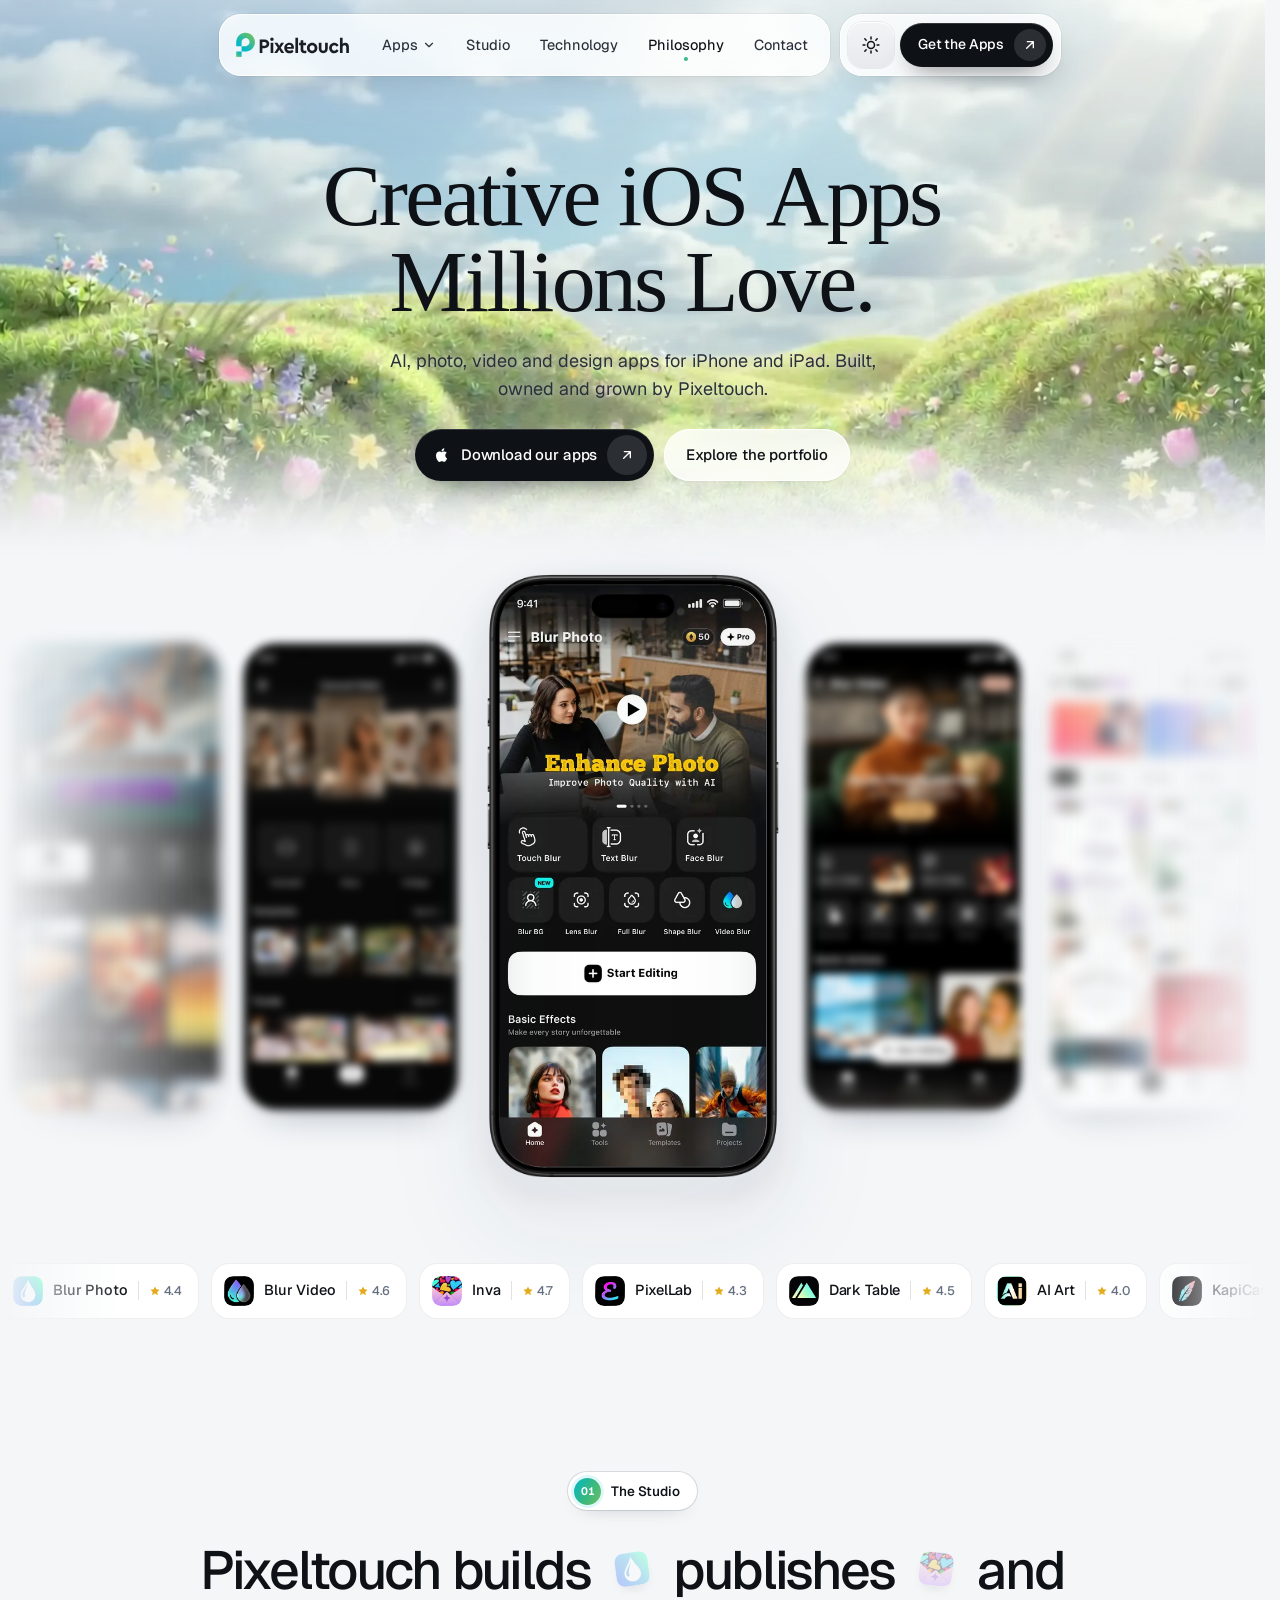
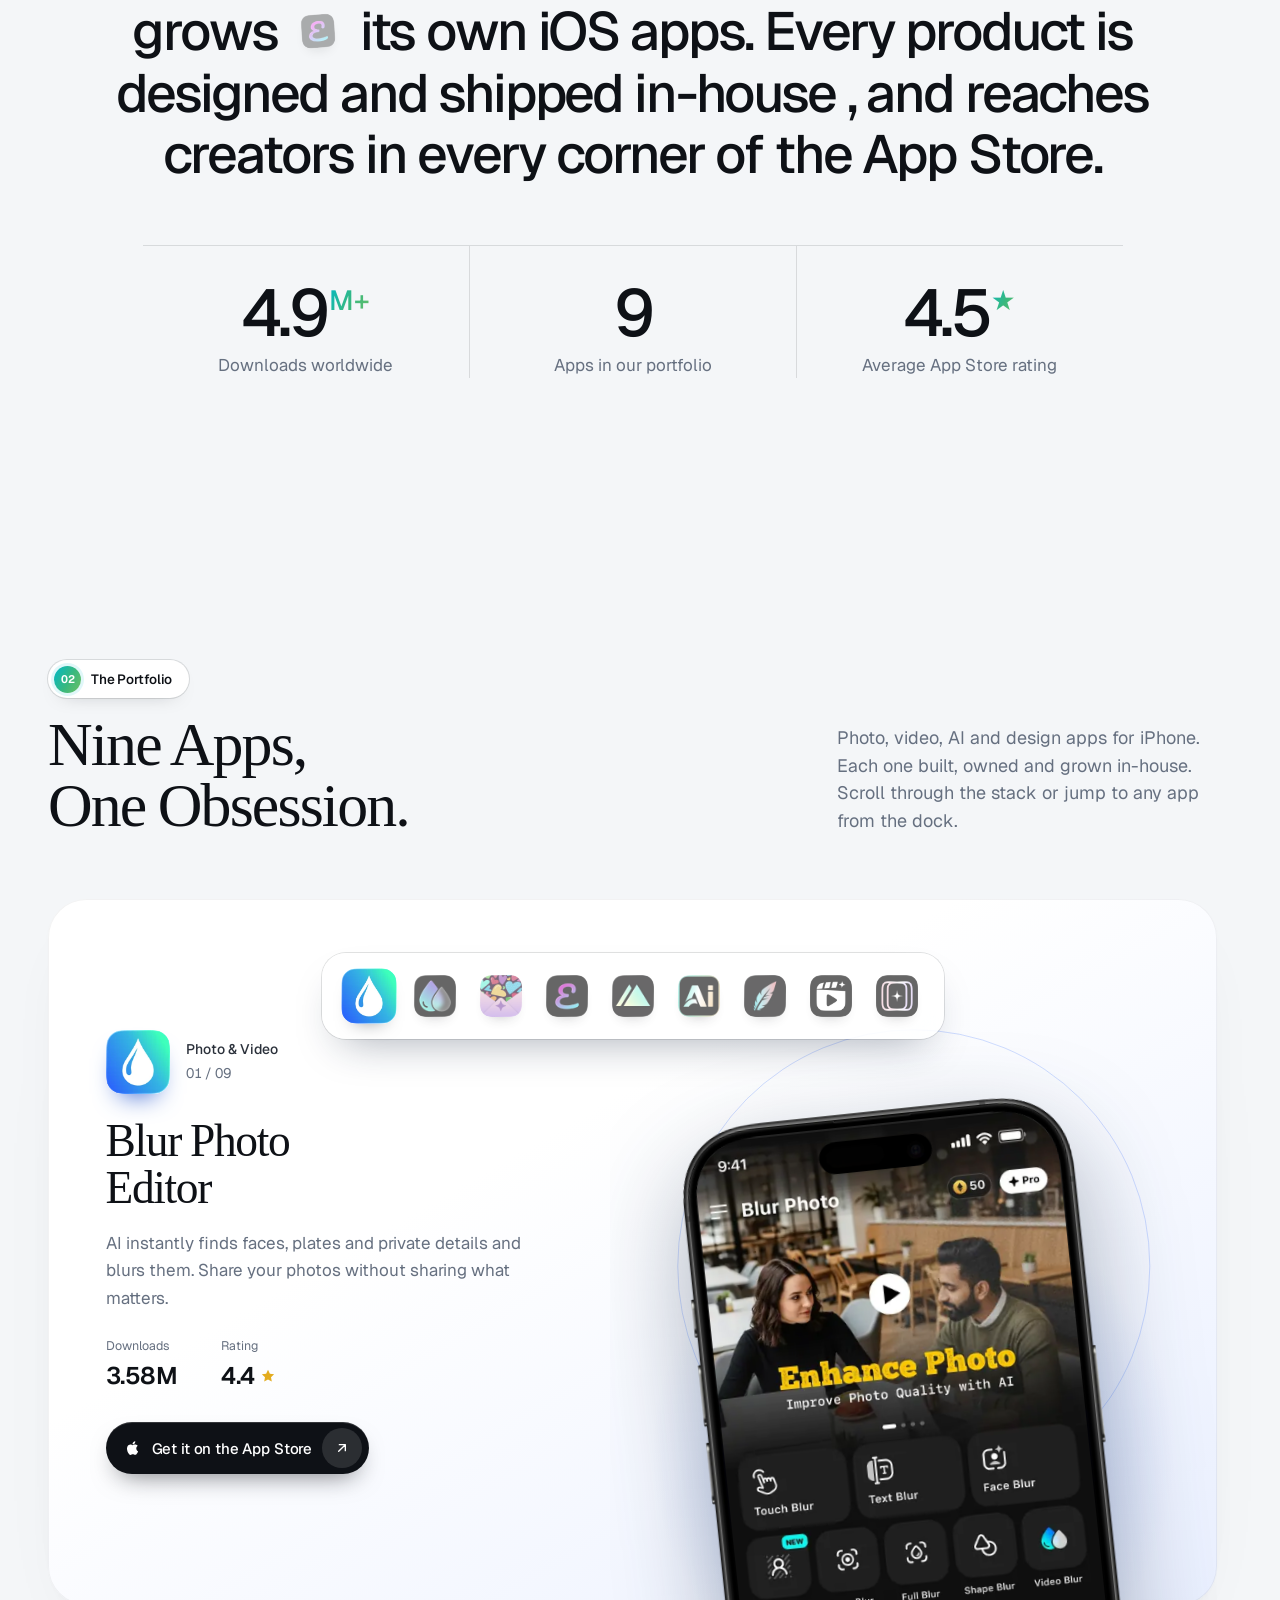
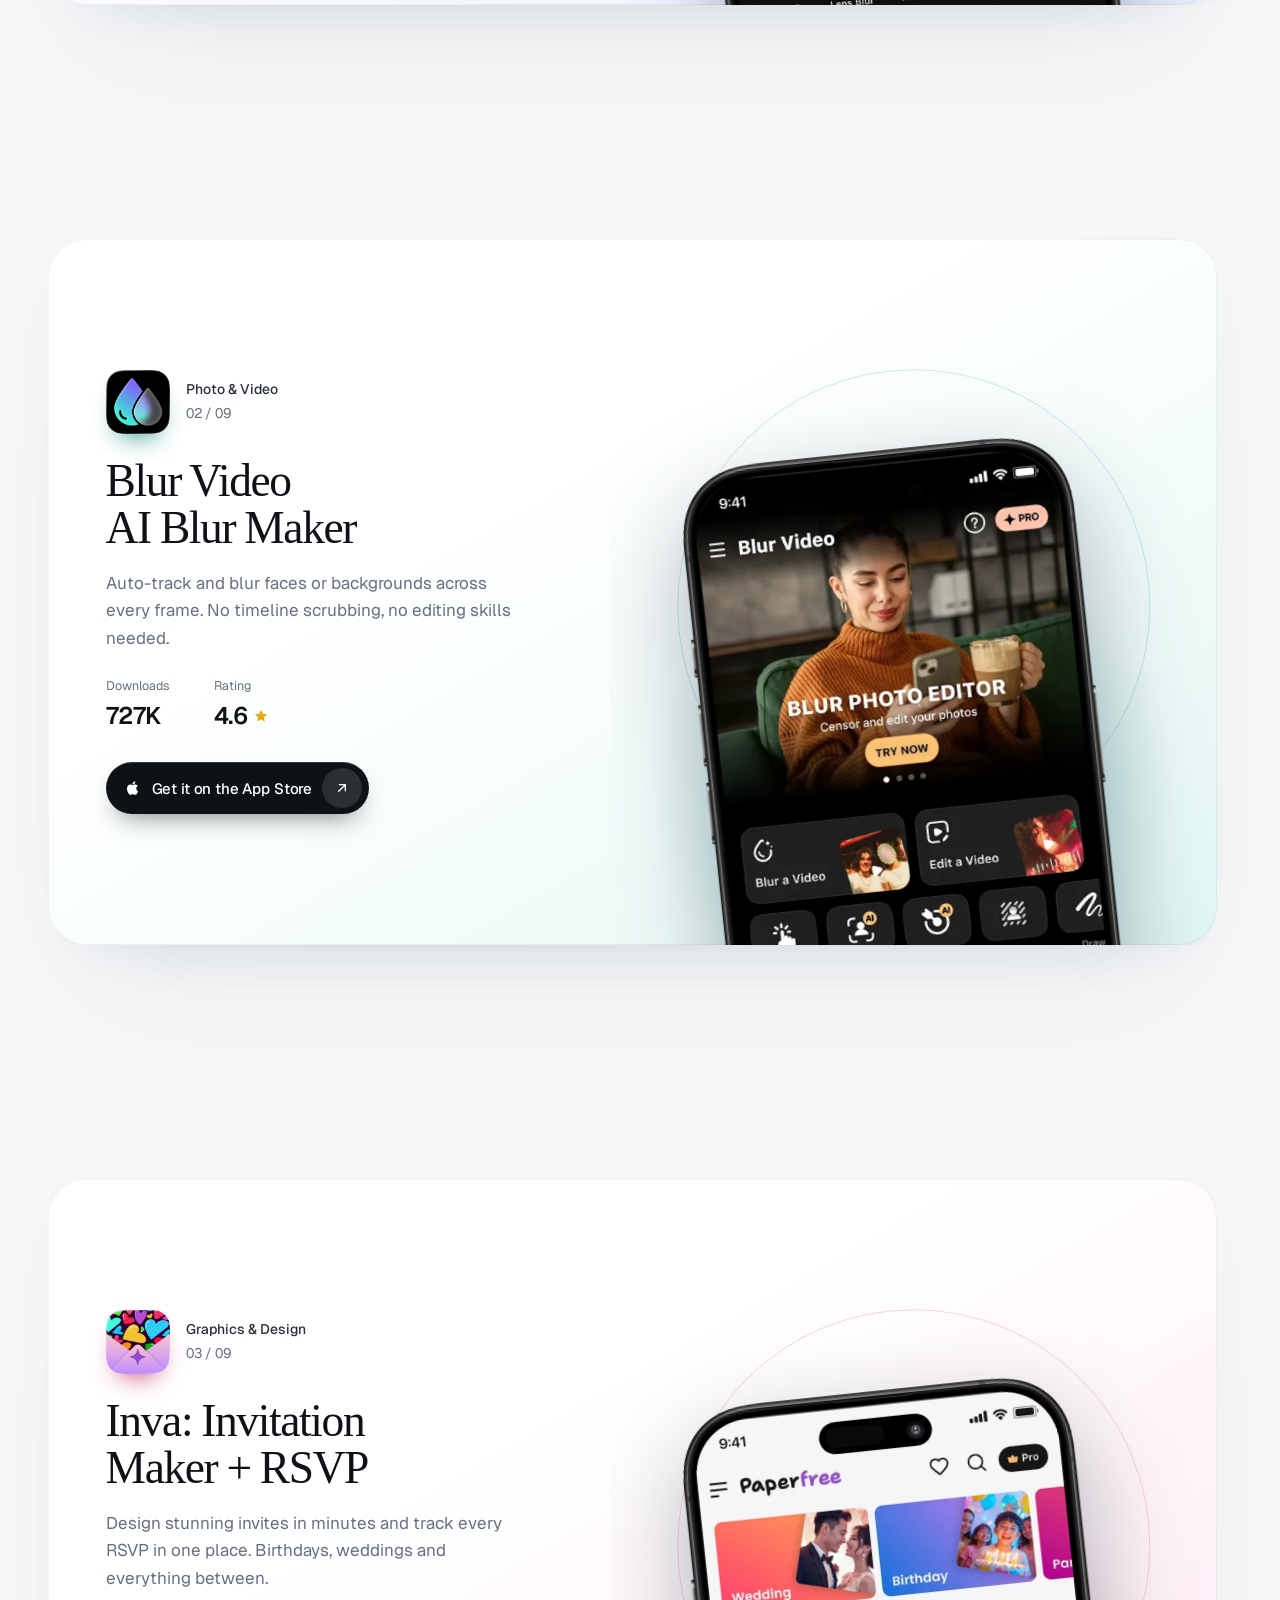
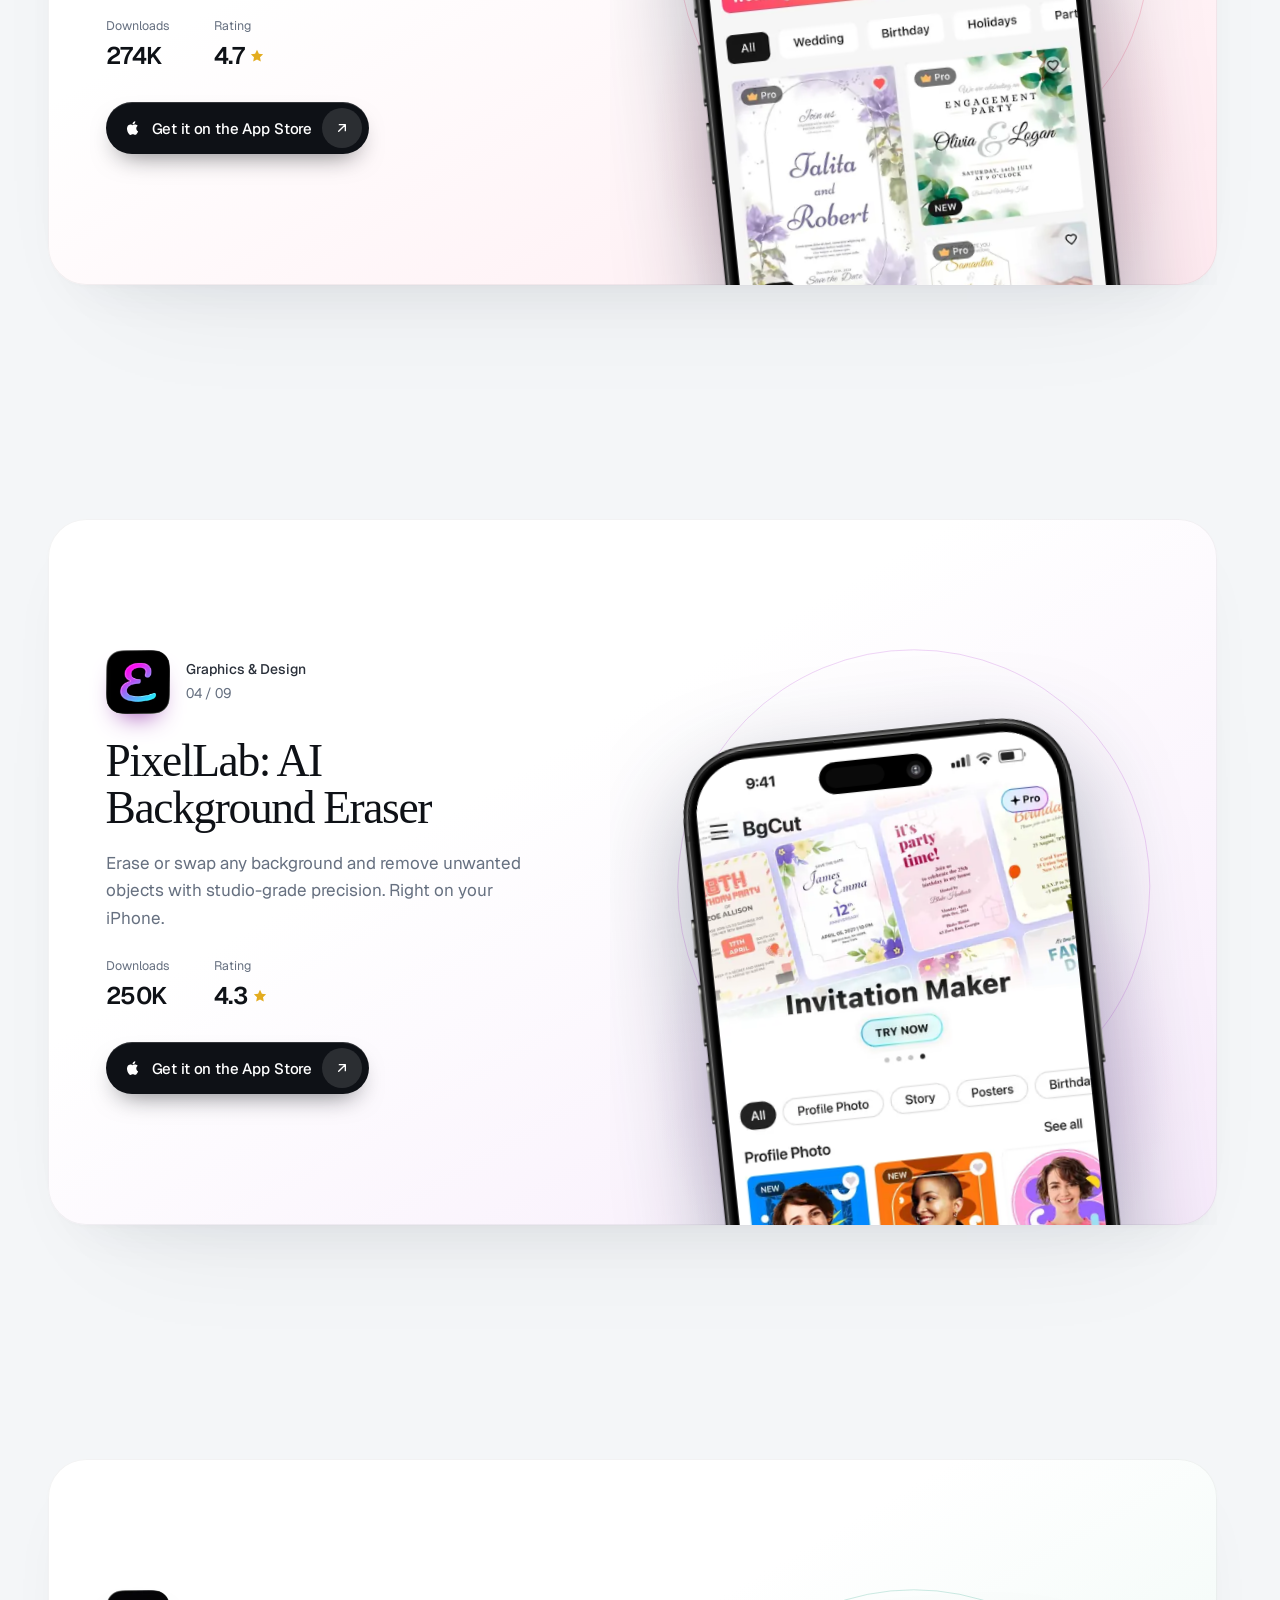
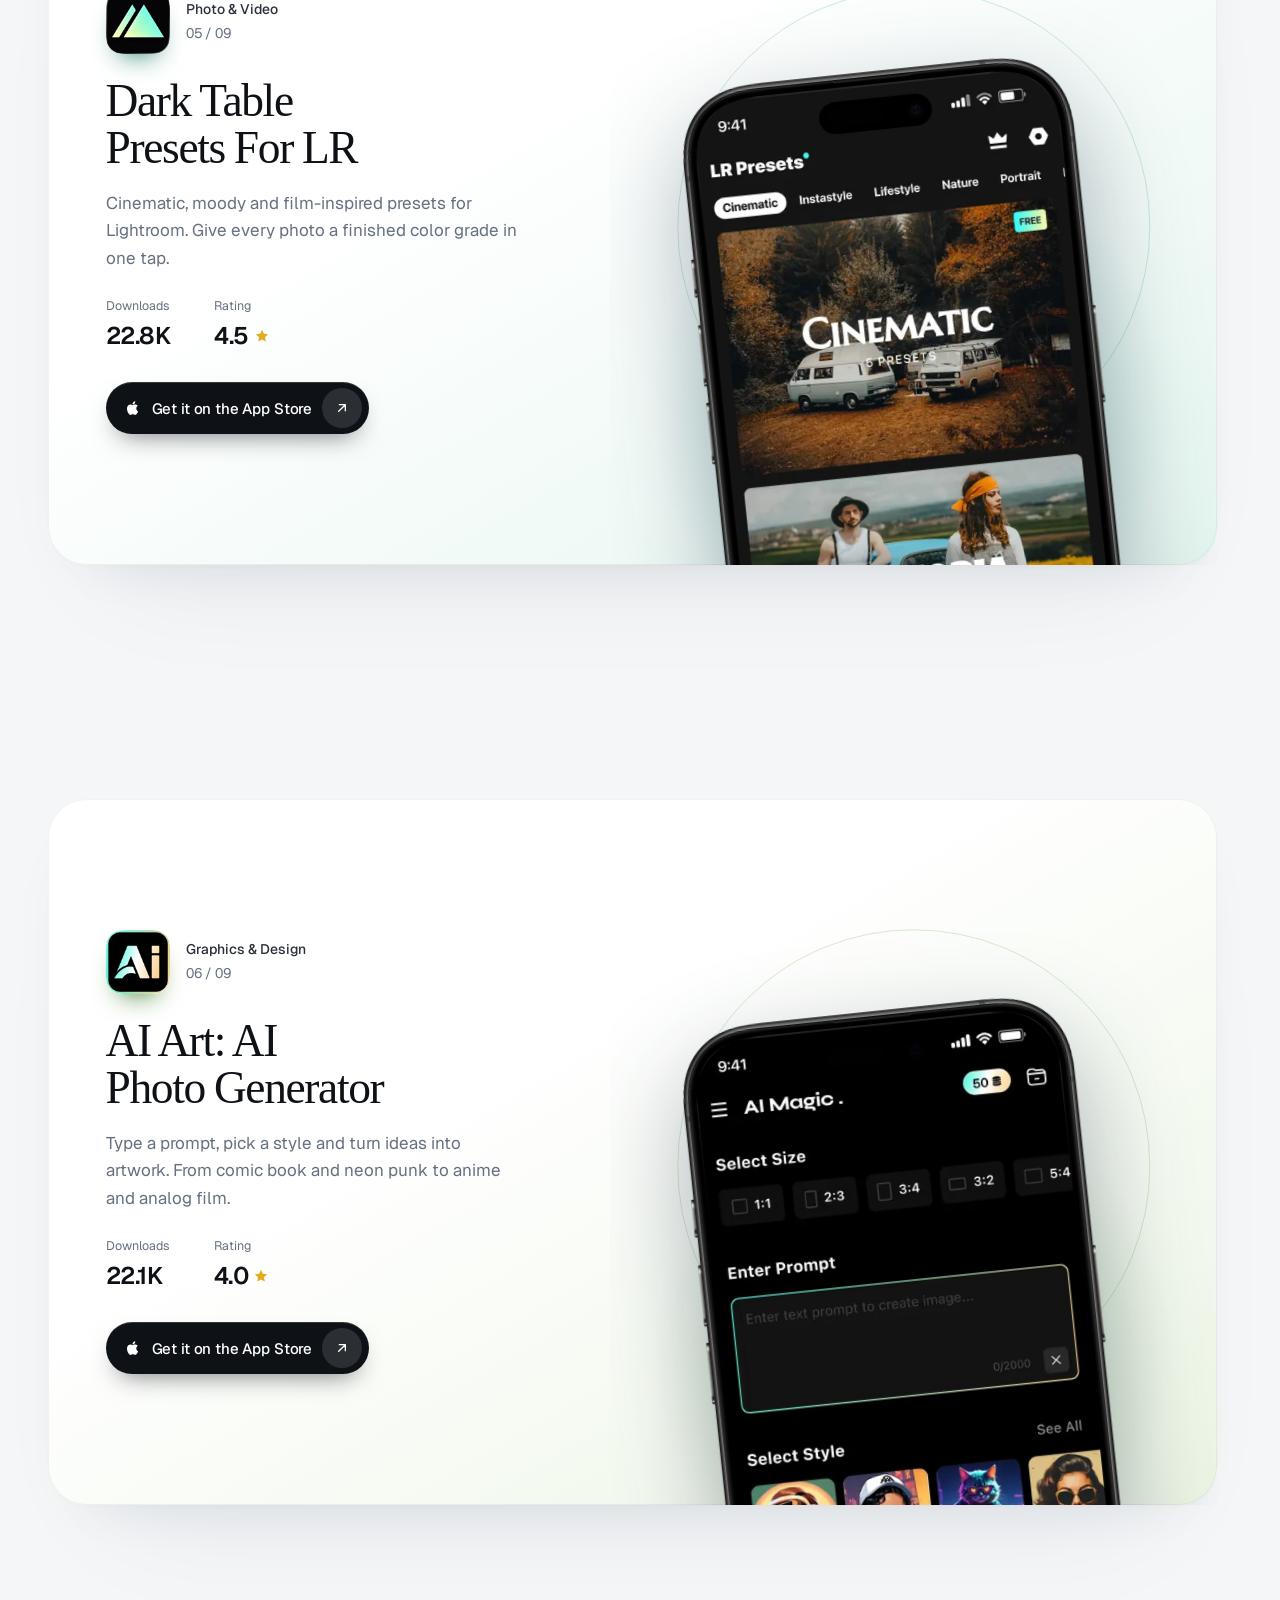
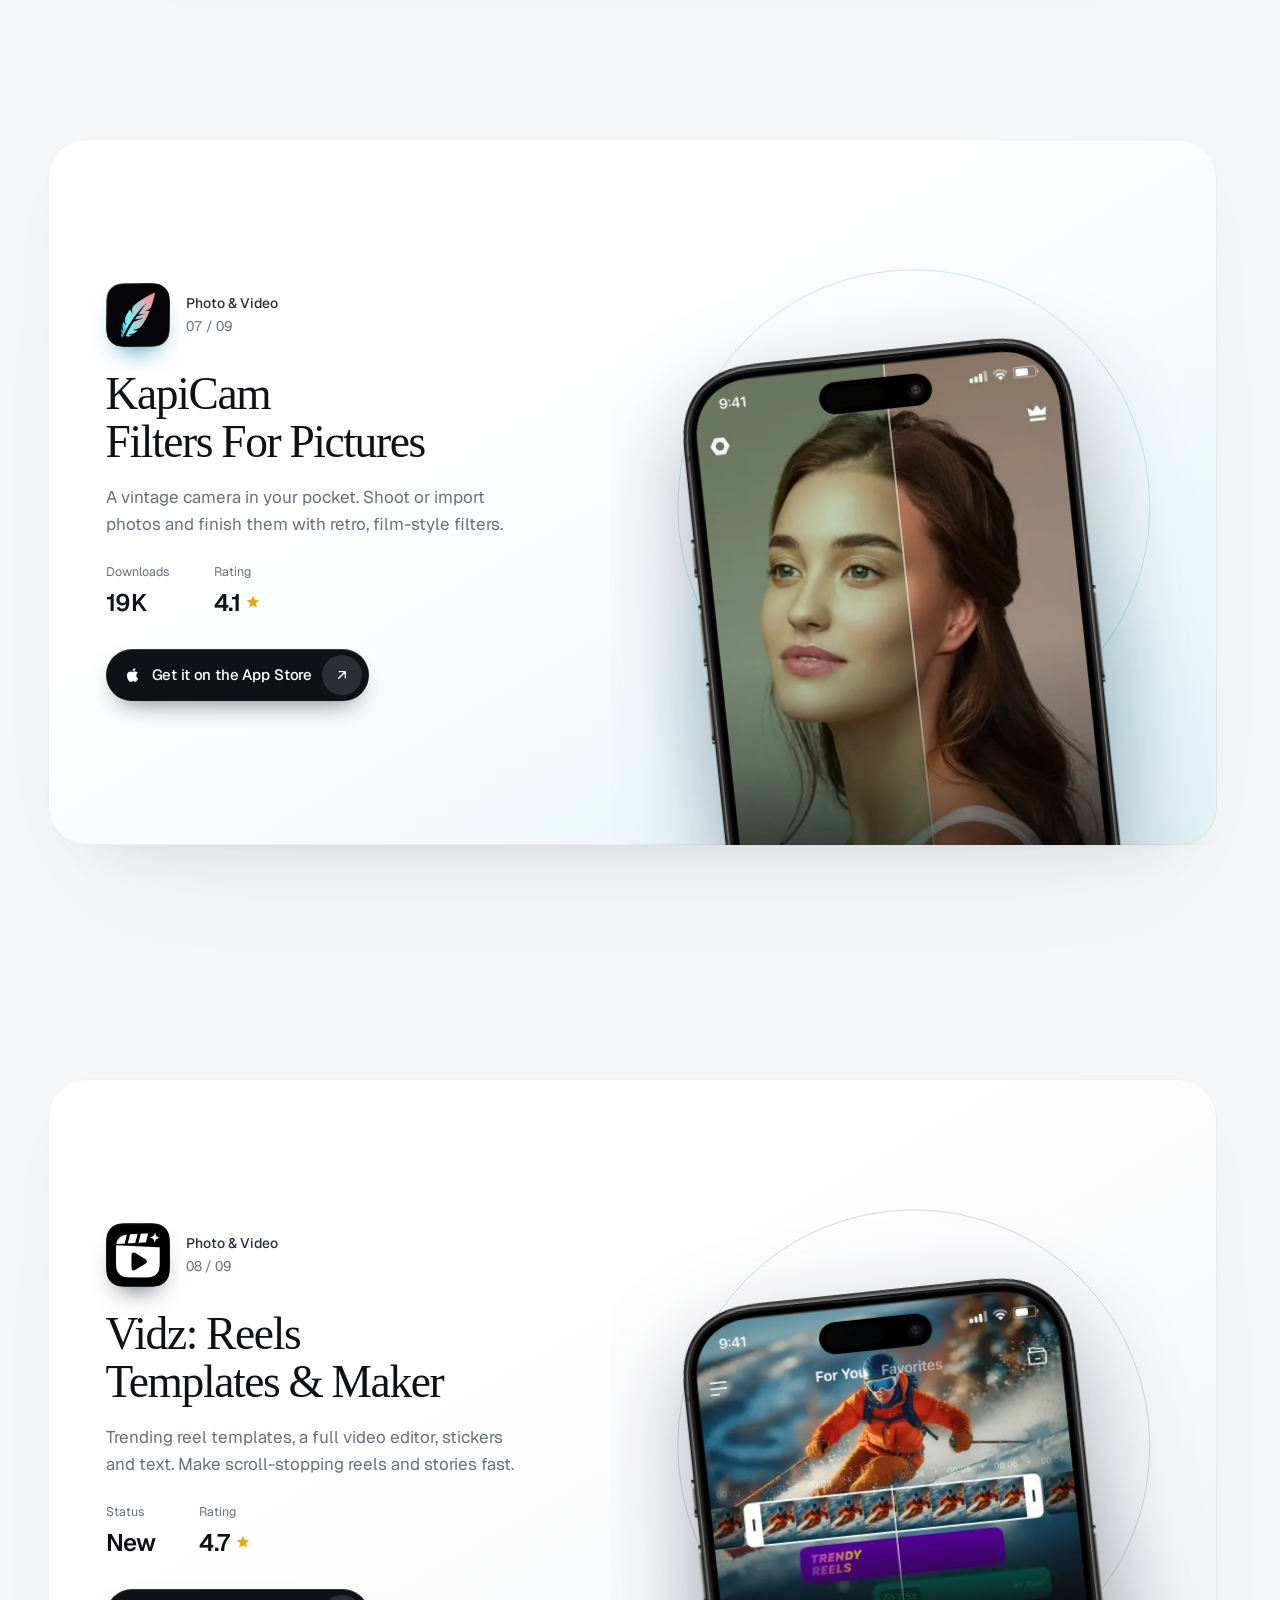
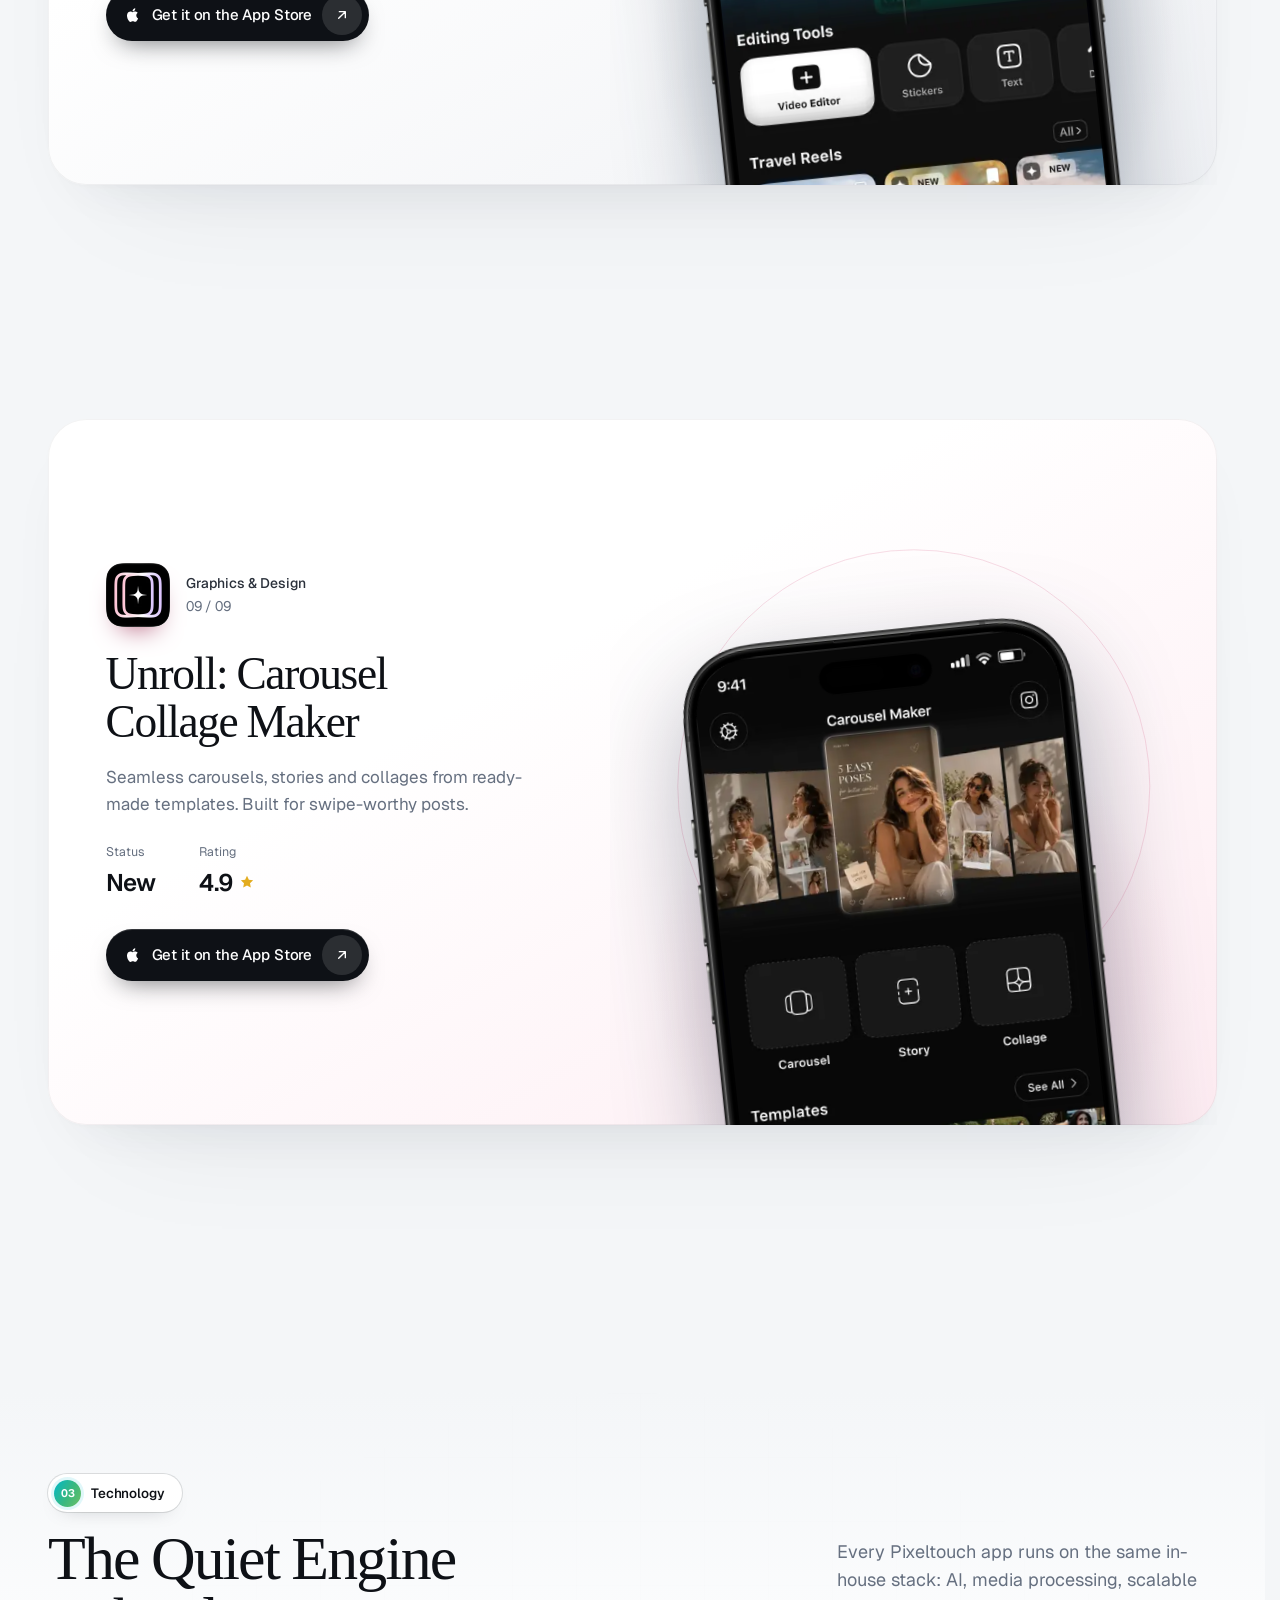
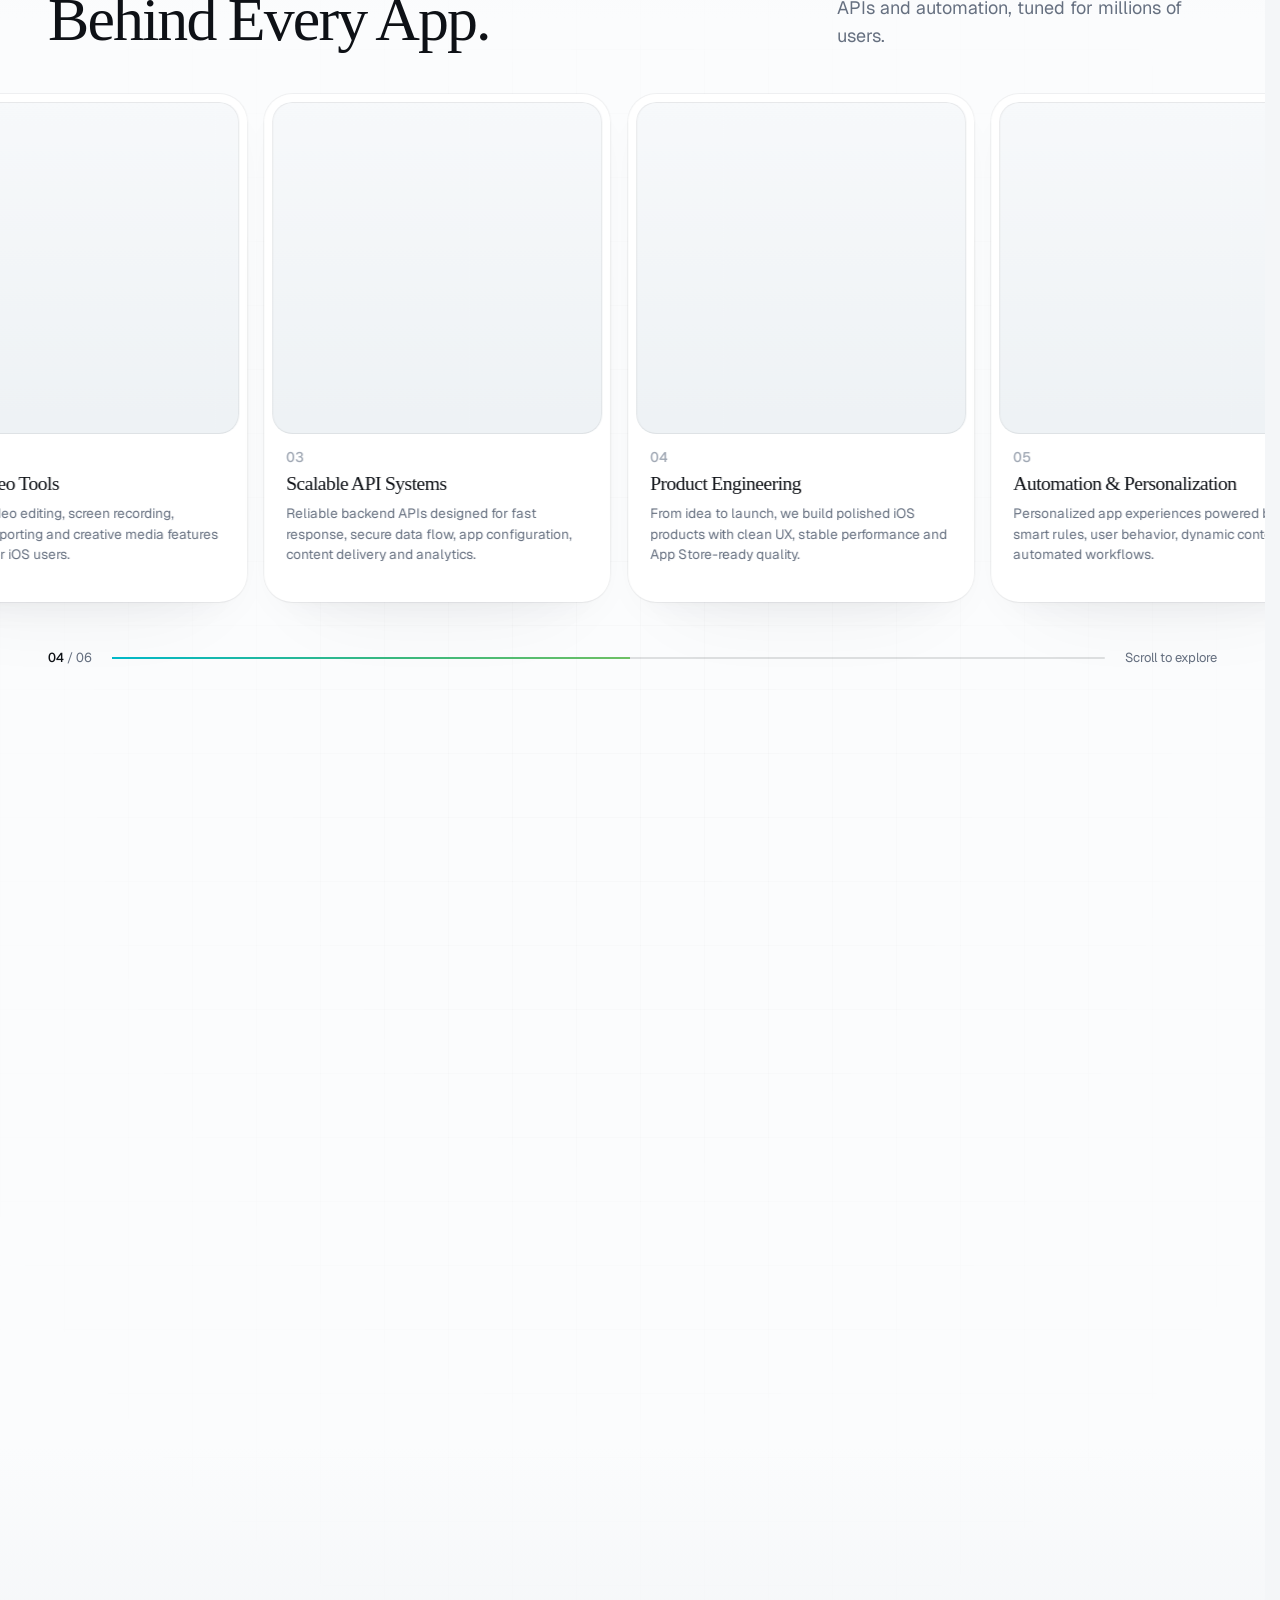
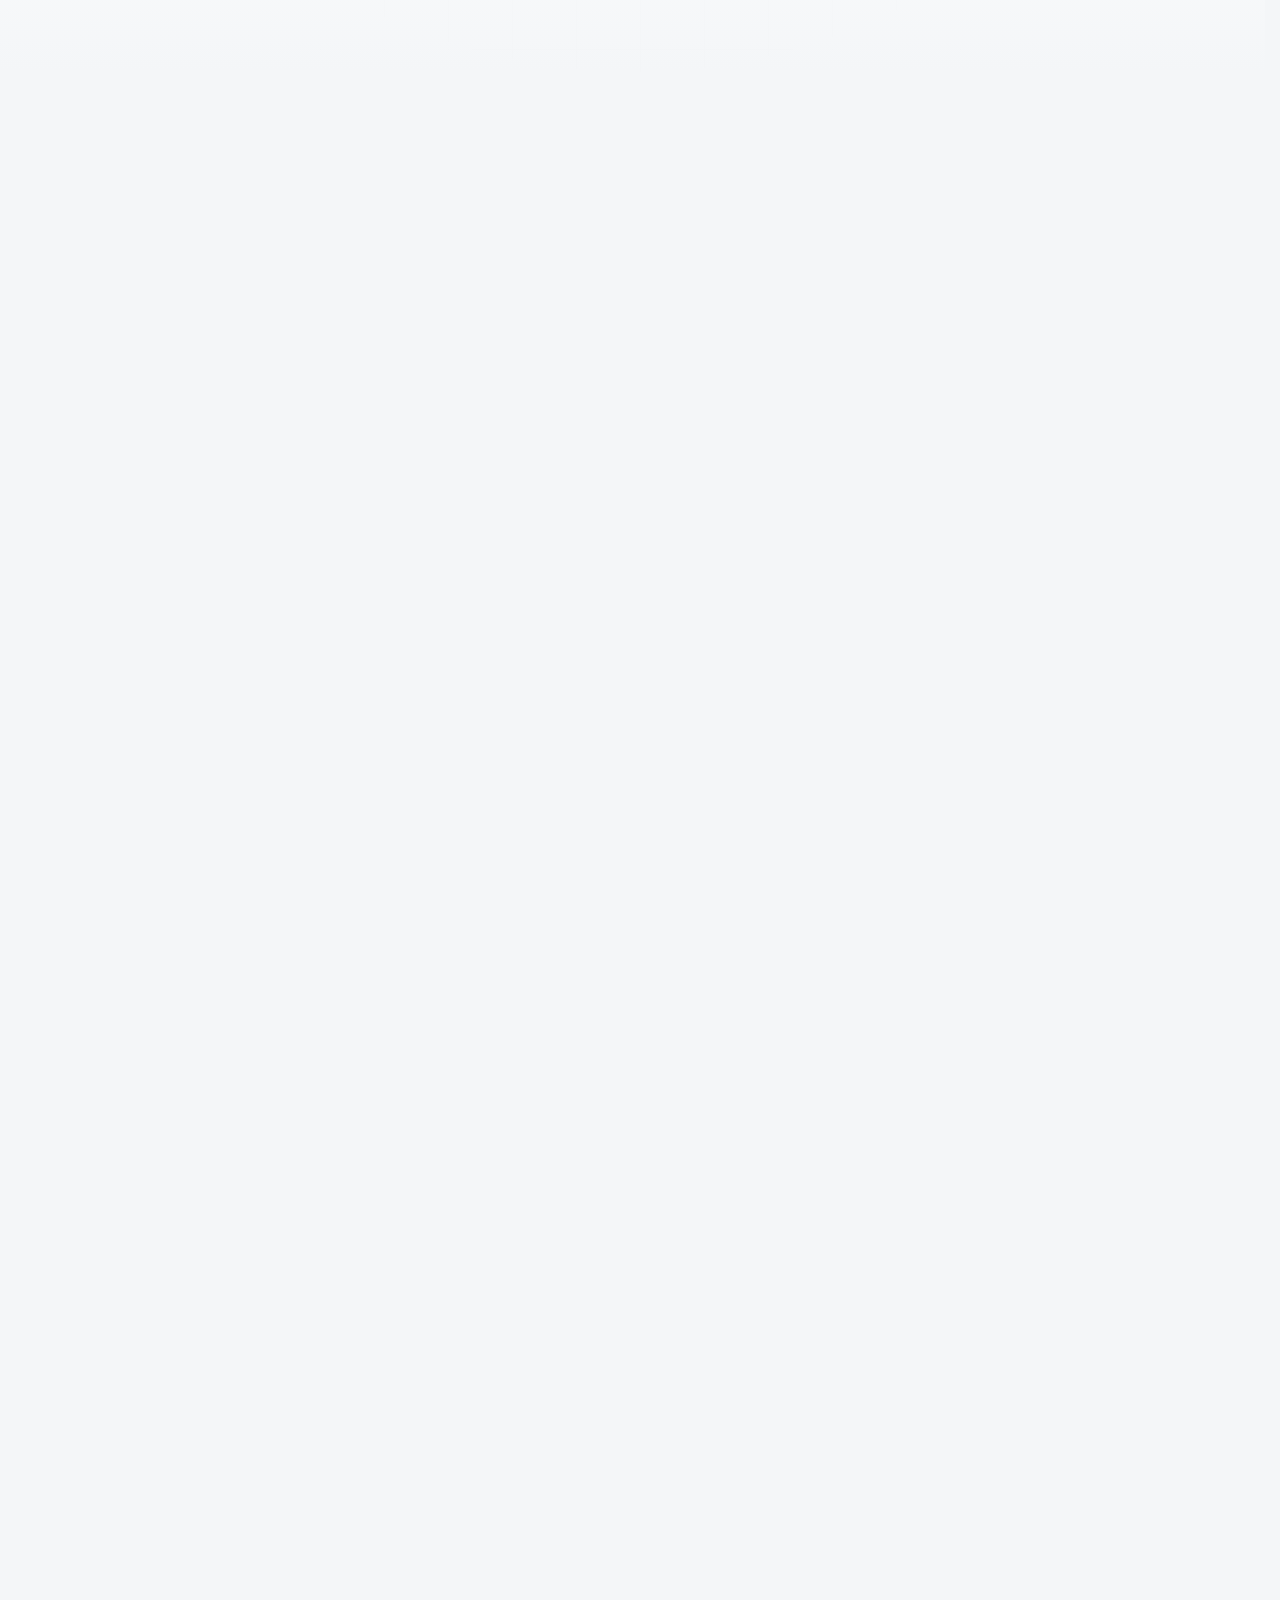
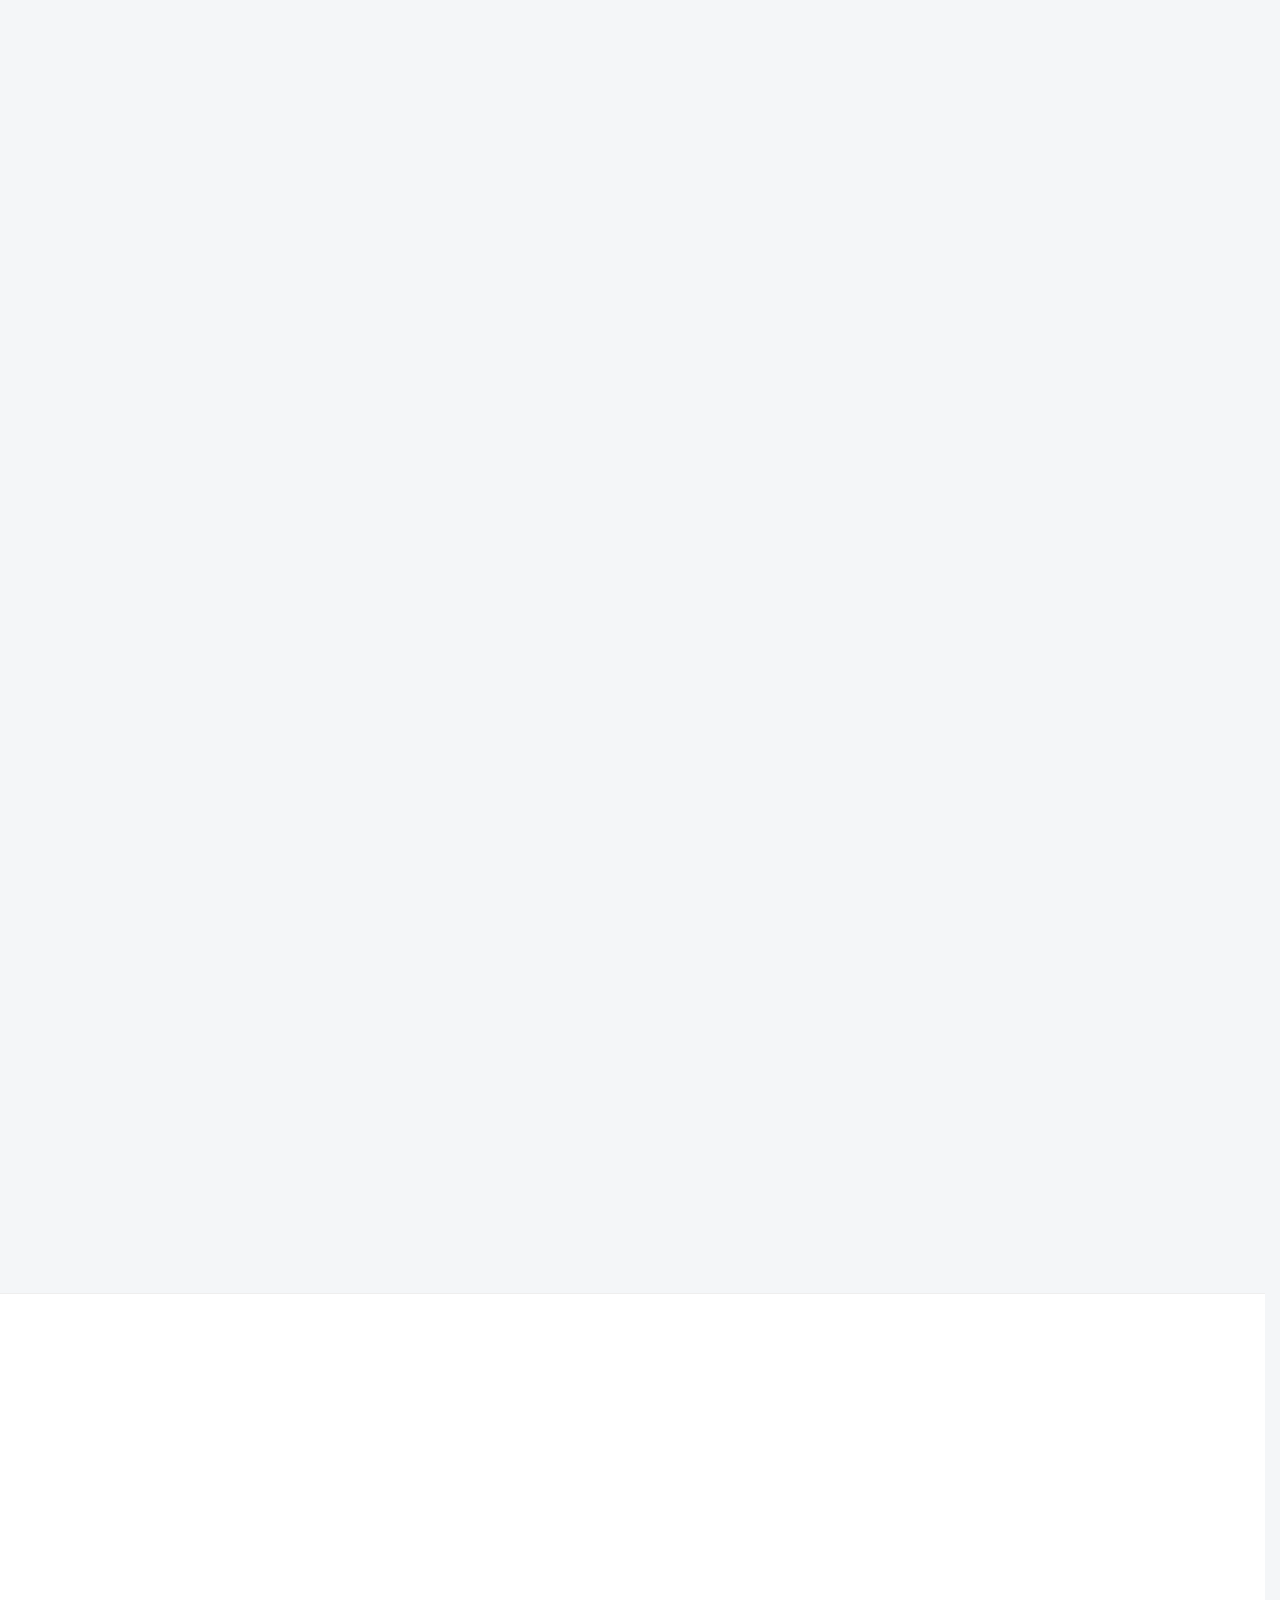
==== commit b062aabc: "Hero: stronger top white wash (light)" ====
--- a/index.html
+++ b/index.html
@@ -34,7 +34,7 @@
 <noscript><link href="https://fonts.googleapis.com/css2?family=Geist:wght@300..700&display=swap" rel="stylesheet"></noscript>
 <link rel="preload" as="image" href="assets/hero-poster.webp?v=5" imagesrcset="assets/hero-poster-sm.webp?v=5 960w, assets/hero-poster.webp?v=5 1920w" imagesizes="100vw" fetchpriority="high">
 <link rel="preload" as="script" href="assets/vendor/lenis.min.js">
-<link rel="stylesheet" href="styles.min.css?v=6b9ae7ff">
+<link rel="stylesheet" href="styles.min.css?v=c11059af">
 <script type="application/ld+json">{"@context":"https://schema.org","@graph":[{"@type":"Organization","@id":"https://pixeltouch-redesign.vercel.app/#org","name":"Pixeltouch","url":"https://pixeltouch-redesign.vercel.app/","logo":"https://pixeltouch-redesign.vercel.app/assets/brand/apple-touch-icon.png","sameAs":["https://apps.apple.com/us/developer/sohel-ibna-saad/id1374788998"]},{"@type":"WebSite","@id":"https://pixeltouch-redesign.vercel.app/#site","url":"https://pixeltouch-redesign.vercel.app/","name":"Pixeltouch","publisher":{"@id":"https://pixeltouch-redesign.vercel.app/#org"}},{"@type":"ItemList","name":"Pixeltouch iOS apps","itemListElement":[{"@type":"ListItem","position":1,"item":{"@type":"MobileApplication","name":"Blur Photo Editor","operatingSystem":"iOS","applicationCategory":"PhotographyApplication","url":"https://apps.apple.com/us/app/blur-photo-editor/id1048928936","description":"AI instantly finds faces, plates and private details and blurs them. Share your photos without sharing what matters.","image":"https://pixeltouch-redesign.vercel.app/assets/icons/blur-photo.webp","offers":{"@type":"Offer","price":"0","priceCurrency":"USD"},"author":{"@id":"https://pixeltouch-redesign.vercel.app/#org"}}},{"@type":"ListItem","position":2,"item":{"@type":"MobileApplication","name":"Blur Video - AI Blur Maker","operatingSystem":"iOS","applicationCategory":"PhotographyApplication","url":"https://apps.apple.com/us/app/blur-video-ai-blur-maker/id1584936889","description":"Auto-track and blur faces or backgrounds across every frame. No timeline scrubbing, no editing skills needed.","image":"https://pixeltouch-redesign.vercel.app/assets/icons/blur-video.webp","offers":{"@type":"Offer","price":"0","priceCurrency":"USD"},"author":{"@id":"https://pixeltouch-redesign.vercel.app/#org"}}},{"@type":"ListItem","position":3,"item":{"@type":"MobileApplication","name":"Inva: Invitation Maker + RSVP","operatingSystem":"iOS","applicationCategory":"DesignApplication","url":"https://apps.apple.com/us/app/inva-invitation-maker-rsvp/id6480167793","description":"Design stunning invites in minutes and track every RSVP in one place. Birthdays, weddings and everything between.","image":"https://pixeltouch-redesign.vercel.app/assets/icons/inva.webp","offers":{"@type":"Offer","price":"0","priceCurrency":"USD"},"author":{"@id":"https://pixeltouch-redesign.vercel.app/#org"}}},{"@type":"ListItem","position":4,"item":{"@type":"MobileApplication","name":"PixelLab: AI Background Eraser","operatingSystem":"iOS","applicationCategory":"DesignApplication","url":"https://apps.apple.com/us/app/pixellab-ai-background-eraser/id6444919134","description":"Erase or swap any background and remove unwanted objects with studio-grade precision. Right on your iPhone.","image":"https://pixeltouch-redesign.vercel.app/assets/icons/pixellab.webp","offers":{"@type":"Offer","price":"0","priceCurrency":"USD"},"author":{"@id":"https://pixeltouch-redesign.vercel.app/#org"}}},{"@type":"ListItem","position":5,"item":{"@type":"MobileApplication","name":"Dark Table - Presets for LR","operatingSystem":"iOS","applicationCategory":"PhotographyApplication","url":"https://apps.apple.com/us/app/dark-table-presets-for-lr/id6475762278","description":"Cinematic, moody and film-inspired presets for Lightroom. Give every photo a finished color grade in one tap.","image":"https://pixeltouch-redesign.vercel.app/assets/icons/darktable.webp","offers":{"@type":"Offer","price":"0","priceCurrency":"USD"},"author":{"@id":"https://pixeltouch-redesign.vercel.app/#org"}}},{"@type":"ListItem","position":6,"item":{"@type":"MobileApplication","name":"AI Art: AI Photo Generator","operatingSystem":"iOS","applicationCategory":"DesignApplication","url":"https://apps.apple.com/us/app/ai-art-ai-photo-generator/id6648780165","description":"Type a prompt, pick a style and turn ideas into artwork. From comic book and neon punk to anime and analog film.","image":"https://pixeltouch-redesign.vercel.app/assets/icons/aiart.webp","offers":{"@type":"Offer","price":"0","priceCurrency":"USD"},"author":{"@id":"https://pixeltouch-redesign.vercel.app/#org"}}},{"@type":"ListItem","position":7,"item":{"@type":"MobileApplication","name":"KapiCam - Filters for Pictures","operatingSystem":"iOS","applicationCategory":"PhotographyApplication","url":"https://apps.apple.com/us/app/kapicam-filters-for-pictures/id6470743421","description":"A vintage camera in your pocket. Shoot or import photos and finish them with retro, film-style filters.","image":"https://pixeltouch-redesign.vercel.app/assets/icons/kapicam.webp","offers":{"@type":"Offer","price":"0","priceCurrency":"USD"},"author":{"@id":"https://pixeltouch-redesign.vercel.app/#org"}}},{"@type":"ListItem","position":8,"item":{"@type":"MobileApplication","name":"Vidz: Reels Templates & Maker","operatingSystem":"iOS","applicationCategory":"PhotographyApplication","url":"https://apps.apple.com/us/app/vidz-reels-templates-maker/id6761429100","description":"Trending reel templates, a full video editor, stickers and text. Make scroll-stopping reels and stories fast.","image":"https://pixeltouch-redesign.vercel.app/assets/icons/vidz.webp","offers":{"@type":"Offer","price":"0","priceCurrency":"USD"},"author":{"@id":"https://pixeltouch-redesign.vercel.app/#org"}}},{"@type":"ListItem","position":9,"item":{"@type":"MobileApplication","name":"Unroll: Carousel Collage Maker","operatingSystem":"iOS","applicationCategory":"DesignApplication","url":"https://apps.apple.com/us/app/unroll-carousel-collage-maker/id6807681510","description":"Seamless carousels, stories and collages from ready-made templates. Built for swipe-worthy posts.","image":"https://pixeltouch-redesign.vercel.app/assets/icons/unroll.webp","offers":{"@type":"Offer","price":"0","priceCurrency":"USD"},"author":{"@id":"https://pixeltouch-redesign.vercel.app/#org"}}}]}]}</script>
 <script>document.documentElement.classList.add('js');if('scrollRestoration' in history)history.scrollRestoration='manual';try{var t=sessionStorage.getItem('pt-theme');if(t==='dark'){document.documentElement.dataset.theme='dark';document.querySelector('meta[name=theme-color]').content='#0a0c0f'}}catch(e){}</script>
 </head>
@@ -573,6 +573,6 @@
 </footer>
 
 <script src="assets/vendor/lenis.min.js" defer></script>
-<script src="app.min.js?v=6b9ae7ff" defer></script>
+<script src="app.min.js?v=c11059af" defer></script>
 </body>
 </html>
--- a/styles.min.css
+++ b/styles.min.css
@@ -1 +1 @@
-:root{--bg:#f4f6f8;--bg-2:#eef1f4;--surface:#ffffff;--ink:#0e1116;--ink-2:#2a303a;--muted:#667080;--soft:#a0a8b4;--line:rgba(14,17,22,.07);--line-2:rgba(14,17,22,.12);--on-ink:rgb(var(--glass-rgb));--on-ink-rgb:255 255 255;--glass-rgb:255 255 255;--bg-rgb:244 246 248;--bg-soft:#fbfcfd;--ghost-a:#f3f4f6;--ghost-b:#e7e9ec;--art-a:#f7f9fb;--art-b:#eef2f5;color-scheme:light;--teal:#00b8c9;--leaf:#6ec064;--grad:linear-gradient(120deg,#00b8c9 0%,#39b87e 55%,#6ec064 100%);--r-xl:36px;--r-lg:28px;--r-md:20px;--r-sm:14px;--shadow-1:0 1px 2px rgba(14,17,22,.04),0 6px 18px -8px rgba(14,17,22,.1);--shadow-2:0 2px 6px rgba(14,17,22,.04),0 28px 60px -24px rgba(26,48,80,.28);--shadow-phone:0 50px 90px -34px rgba(20,36,60,.55),0 22px 40px -22px rgba(20,36,60,.4);--ease:cubic-bezier(.22,1,.36,1);--ease-io:cubic-bezier(.65,0,.35,1);--wrap:1260px;--gutter:clamp(20px,4vw,48px)}*,*:before,*:after{box-sizing:border-box}html{-webkit-text-size-adjust:100%;scroll-padding-top:100px}html:not(.lenis){scroll-behavior:smooth}html.lenis,html.lenis body{height:auto}.lenis.lenis-smooth{scroll-behavior:auto!important}body{margin:0;background:var(--bg);color:var(--ink);font-family:Geist,ui-sans-serif,system-ui,sans-serif;font-size:16px;line-height:1.55;-webkit-font-smoothing:antialiased;-moz-osx-font-smoothing:grayscale;font-feature-settings:"ss01","cv11";overflow-x:clip}img,video,svg{display:block;max-width:100%}a{color:inherit;text-decoration:none}button,input,textarea{font:inherit;color:inherit}button{cursor:pointer}h1,h2,h3,h4,p{margin:0}ul,ol{margin:0;padding:0;list-style:none}:focus-visible{outline:2px solid var(--teal);outline-offset:3px;border-radius:10px}::selection{background:#bfeff3;color:var(--ink)}.skip{position:fixed;left:16px;top:-60px;z-index:300;background:var(--ink);color:var(--on-ink);padding:10px 16px;border-radius:12px;transition:top .3s var(--ease)}.skip:focus{top:16px}.wrap{width:min(var(--wrap),100% - var(--gutter)*2);margin-inline:auto}.soft{color:var(--soft)}.progress{position:fixed;inset:0 0 auto;height:2px;z-index:150;pointer-events:none}.progress i{display:block;height:100%;background:var(--grad);transform-origin:0 50%;transform:scaleX(var(--p,0))}.h2{font-size:clamp(36px,5vw,66px);line-height:1.02;letter-spacing:-.04em;font-weight:500;text-wrap:balance}.kicker{display:inline-flex;align-items:center;gap:10px;height:38px;padding:0 17px 0 6px;border-radius:99px;background:var(--surface);box-shadow:0 0 0 1px var(--line-2),0 8px 20px -14px #0e111659;font-size:13.5px;font-weight:550;color:var(--ink);letter-spacing:-.01em;white-space:nowrap}.kicker>i{display:grid;place-items:center;width:27px;height:27px;border-radius:99px;background:var(--grad);color:#fff;font-style:normal;font-size:11px;font-weight:650;font-variant-numeric:tabular-nums;letter-spacing:.02em;box-shadow:0 0 0 3px #00b8c91f}.kicker--glass{background:rgb(var(--glass-rgb) / .78);backdrop-filter:blur(12px);-webkit-backdrop-filter:blur(12px)}.btn{--h:52px;position:relative;display:inline-flex;align-items:center;justify-content:center;gap:10px;height:var(--h);padding:0 7px 0 22px;border-radius:99px;font-weight:500;font-size:15px;letter-spacing:-.01em;white-space:nowrap;border:0;isolation:isolate;overflow:hidden;transition:transform .5s var(--ease),box-shadow .5s var(--ease),background-color .4s var(--ease),color .4s var(--ease)}.btn>svg{width:18px;height:18px;margin-left:-4px;flex:none}.btn span{position:relative}.btn__arrow{position:relative;display:grid;place-items:center;width:calc(var(--h) - 12px);height:calc(var(--h) - 12px);border-radius:99px;overflow:hidden;flex:none}.btn__arrow svg{width:16px;height:16px;transition:transform .6s var(--ease)}.btn:hover .btn__arrow svg{transform:rotate(45deg)}.btn:active{transform:scale(.97)}.btn--dark{background:var(--ink);color:var(--on-ink);box-shadow:0 1px rgb(var(--on-ink-rgb) / .16) inset,0 12px 26px -12px #0e111699}.btn--dark .btn__arrow{background:rgb(var(--on-ink-rgb) / .12);transition:background-color .5s var(--ease)}.btn--dark:before{content:"";position:absolute;inset:-1px;z-index:-1;border-radius:inherit;background:radial-gradient(90px 90px at var(--mx,50%) var(--my,120%),rgba(0,184,201,.55),rgba(110,192,100,.25) 45%,transparent 70%);opacity:0;transition:opacity .5s var(--ease)}.btn--dark:hover{transform:translateY(-2px);box-shadow:0 1px rgb(var(--on-ink-rgb) / .16) inset,0 20px 36px -14px #0e111699}.btn--dark:hover:before{opacity:1}.btn--dark:hover .btn__arrow{background:rgb(var(--on-ink-rgb) / .2)}.btn--light{background:rgb(var(--glass-rgb) / .78);color:var(--ink);padding:0 22px;box-shadow:0 0 0 1px rgb(var(--glass-rgb) / .9) inset,var(--shadow-1);backdrop-filter:blur(12px);-webkit-backdrop-filter:blur(12px)}.btn--light:hover{background:rgb(var(--glass-rgb));transform:translateY(-2px);box-shadow:0 0 0 1px rgb(var(--glass-rgb)) inset,var(--shadow-2)}.btn--ghost{background:linear-gradient(var(--ghost-a),var(--ghost-b));color:var(--ink);padding:0 18px;box-shadow:0 1px rgb(var(--glass-rgb)) inset,0 0 0 1px #0e11160f}.btn--ghost:hover{background:linear-gradient(rgb(var(--glass-rgb)),#eef0f2);transform:translateY(-1px)}.btn--sm{--h:44px;font-size:14px;padding-left:18px}.btn--icon{width:44px;padding:0!important}.btn--icon svg{margin:0;width:19px;height:19px}.btn--block{width:100%;justify-content:space-between;--h:58px}.hdr{position:fixed;inset:14px 0 auto;z-index:100;pointer-events:none;transform:translateZ(0);transition:transform .8s var(--ease);will-change:transform;backface-visibility:hidden}.hdr.is-hidden{transform:translate3d(0,-150%,0)}.hdr__inner{display:flex;justify-content:center;gap:10px;padding-inline:var(--gutter)}.pill{pointer-events:auto;position:relative;display:flex;align-items:center;gap:6px;height:62px;padding:8px;border-radius:22px;background:rgb(var(--glass-rgb) / .8);backdrop-filter:blur(20px) saturate(1.7);-webkit-backdrop-filter:blur(20px) saturate(1.7);box-shadow:0 0 0 1px rgb(var(--glass-rgb) / .85) inset,0 0 0 1px #0e11160d,0 10px 34px -16px #14284647;transition:box-shadow .6s var(--ease),background-color .6s var(--ease)}.hdr.is-scrolled .pill{background:rgb(var(--glass-rgb) / .92);box-shadow:0 0 0 1px rgb(var(--glass-rgb) / .85) inset,0 0 0 1px #0e111612,0 16px 40px -18px #14284657}.pill--nav{padding-left:16px;gap:18px}.brand{display:flex;align-items:center;color:var(--ink)}.logo{height:26px;width:auto;overflow:visible}.logo__word{opacity:.94}.logo__mark{transform-box:fill-box;transform-origin:30% 70%;transition:transform .8s var(--ease)}.brand:hover .logo__mark{transform:rotate(-10deg) scale(1.06)}.nav{position:relative;display:flex;gap:2px;isolation:isolate}.nav__link{position:relative;display:flex;align-items:center;gap:4px;height:44px;padding:0 14px;border-radius:13px;font-size:14.5px;font-weight:450;color:var(--ink-2);transition:color .35s var(--ease)}.nav__link:hover,.nav__link.is-active{color:var(--ink)}.nav__link.is-active:after{content:"";position:absolute;left:50%;bottom:6px;width:4px;height:4px;border-radius:2px;background:var(--grad);transform:translate(-50%)}.chev{display:grid;transition:transform .5s var(--ease)}.chev svg{width:14px;height:14px}.nav__has-mega.is-open .chev{transform:rotate(180deg)}.nav__blob{position:absolute;z-index:-1;top:0;left:0;height:44px;width:var(--bw,0px);border-radius:13px;background:#0e11160e;transform:translate(var(--bx,0px));opacity:var(--bo,0);transition:transform .55s var(--ease),width .55s var(--ease),opacity .35s var(--ease);pointer-events:none}.mega{position:absolute;top:calc(100% + 18px);left:-14px;width:min(620px,calc(100vw - 40px));padding:10px;border-radius:24px;background:rgb(var(--glass-rgb) / .96);backdrop-filter:blur(20px);-webkit-backdrop-filter:blur(20px);box-shadow:0 0 0 1px #0e11160f,0 30px 70px -24px #14284659;opacity:0;visibility:hidden;transform:translateY(-8px) scale(.98);transform-origin:18% 0;transition:opacity .4s var(--ease),transform .55s var(--ease),visibility 0s .55s}.mega:before{content:"";position:absolute;inset:-20px 0 auto;height:20px}.nav__has-mega.is-open .mega{opacity:1;visibility:visible;transform:none;transition:opacity .4s var(--ease),transform .55s var(--ease),visibility 0s}.mega__grid{display:grid;grid-template-columns:repeat(3,1fr);gap:4px}.mega__app{display:flex;align-items:center;gap:11px;padding:10px;border-radius:16px;transition:background-color .35s var(--ease)}.mega__app img{border-radius:11px;box-shadow:0 6px 14px -8px #0e111680;transition:transform .55s var(--ease)}.mega__app span{display:grid;min-width:0}.mega__app b{font-size:14px;font-weight:550;letter-spacing:-.015em}.mega__app small{font-size:12px;color:var(--muted);white-space:nowrap;overflow:hidden;text-overflow:ellipsis}.mega__app:hover{background:var(--tint)}.mega__app:hover img{transform:rotate(-8deg) scale(1.08)}.nav__has-mega.is-open .mega__app{animation:megaIn .6s var(--ease) both}.mega__app:nth-child(2){animation-delay:.03s!important}.mega__app:nth-child(3){animation-delay:.06s!important}.mega__app:nth-child(4){animation-delay:.09s!important}.mega__app:nth-child(5){animation-delay:.12s!important}.mega__app:nth-child(6){animation-delay:.15s!important}.mega__app:nth-child(7){animation-delay:.18s!important}.mega__app:nth-child(8){animation-delay:.21s!important}.mega__app:nth-child(9){animation-delay:.24s!important}@keyframes megaIn{0%{opacity:0;transform:translateY(8px)}}.mega__foot{display:flex;justify-content:space-between;align-items:center;gap:12px;margin-top:8px;padding:12px 14px;border-radius:16px;background:var(--bg);font-size:13px;color:var(--muted)}.mega__foot b{color:var(--ink);font-weight:550}.mega__foot a{display:inline-flex;align-items:center;gap:6px;font-weight:500;color:var(--ink)}.mega__foot a svg{width:14px;height:14px;transition:transform .5s var(--ease)}.mega__foot a:hover svg{transform:rotate(45deg)}.burger{display:none;position:relative;width:44px;height:44px;border:0;border-radius:13px;background:#0e11160d}.burger span{position:absolute;left:13px;right:13px;height:1.6px;background:var(--ink);border-radius:2px;transition:transform .5s var(--ease),top .5s var(--ease)}.burger span:first-child{top:18px}.burger span:last-child{top:25px}.hdr.menu-open .burger span:first-child{top:21.5px;transform:rotate(45deg)}.hdr.menu-open .burger span:last-child{top:21.5px;transform:rotate(-45deg)}.mnav{display:none}.hero{position:relative;isolation:isolate;overflow-x:clip;padding-bottom:clamp(36px,5vw,64px)}.hero__top{position:relative;isolation:isolate;padding:clamp(128px,17vh,168px) 0 clamp(72px,10vh,112px)}.hero__media{position:absolute;inset:0;z-index:-1;overflow:hidden;background:url(assets/hero-poster.webp?v=5) 50% 55%/cover}.hero__media video{width:100%;height:100%;object-fit:cover;object-position:50% 55%;opacity:0;transition:opacity 1.6s var(--ease);transform:scale(calc(1.04 + var(--hp,0)*.06)) translateY(calc(var(--hp,0)*40px));will-change:transform}.hero__media video.is-ready{opacity:1}.hero__veil{position:absolute;inset:0;background:radial-gradient(70% 60% at 50% 34%,rgb(var(--glass-rgb) / .5),transparent 72%),linear-gradient(180deg,rgb(var(--bg-rgb) / .18) 0%,rgb(var(--bg-rgb) / 0) 30%,rgb(var(--bg-rgb) / .45) 62%,rgb(var(--bg-rgb) / .86) 84%,var(--bg) 100%)}.hero__copy{position:relative;z-index:3;display:grid;justify-items:center;text-align:center;gap:22px;padding-inline:var(--gutter)}.hero__title{font-size:clamp(46px,7.6vw,108px);line-height:.96;letter-spacing:-.05em;font-weight:500;text-wrap:balance}.hero__title:not(.is-split){visibility:hidden}.hero__title .soft{color:#1a2c466b}.hero__title .w{display:inline-block;overflow:hidden;vertical-align:top;padding-bottom:.1em;margin-bottom:-.1em}.hero__title .w>span{display:inline-block;transform:translateY(108%) rotate(4deg);transform-origin:0 100%;transition:transform 1.3s var(--ease);transition-delay:calc(var(--i)*60ms + .12s)}.is-loaded .hero__title .w>span{transform:none}.hero__lede{max-width:540px;font-size:clamp(16px,1.45vw,18.5px);color:#33404f}.hero__ctas{display:flex;flex-wrap:wrap;justify-content:center;gap:10px;margin-top:4px}[data-hero]{opacity:0;transform:translateY(20px);filter:blur(8px);transition:opacity 1.2s var(--ease),transform 1.2s var(--ease),filter 1.2s var(--ease)}[data-hero="1"]{transition-delay:.5s}[data-hero="2"]{transition-delay:.65s}[data-hero="3"]{transition-delay:.85s;transform:translateY(70px)}.is-loaded [data-hero]{opacity:1;transform:none;filter:none}.show{--W:300px;--H:calc(var(--W) / .4918);--st:calc(var(--H) * .02245);--sw:calc(var(--W) * .8935);--sh:calc(var(--H) * .9551);position:relative;z-index:2;height:calc(var(--H) + 8px);touch-action:pan-y;user-select:none;-webkit-user-select:none}.show__rail{position:absolute;inset:0;-webkit-mask:linear-gradient(90deg,transparent 0,#000 18%,#000 82%,transparent 100%);mask:linear-gradient(90deg,transparent 0,#000 18%,#000 82%,transparent 100%)}.hc{--g:0;--br:1;--bl:1.6px;position:absolute;left:50%;top:var(--st);width:var(--sw);height:var(--sh);margin-left:calc(var(--sw) / -2);padding:0;border:0;background:#e9ecf0;border-radius:15.25%/7.02%;overflow:hidden;cursor:pointer;box-shadow:0 0 0 1px #0e11160f,0 26px 50px -30px #14243c73;filter:grayscale(var(--g)) brightness(var(--br)) blur(calc(var(--bl) * var(--blk,1)));transform:translate3d(var(--x,0px),0,0) scale(var(--s,1));opacity:var(--o,1);transition:transform 1.25s var(--ease),opacity 1s var(--ease),filter 1.1s var(--ease),box-shadow .8s var(--ease);will-change:transform,filter}.hc img{width:100%;height:100%;object-fit:cover;object-position:top;pointer-events:none}.hc.is-side:hover{--br:1.03;--blk:.35;box-shadow:0 0 0 1px #0e11161a,0 34px 60px -30px #14243c8c}.hc.is-center{--g:0;--bl:0px;cursor:default;box-shadow:none}.hc.no-anim{transition:none}.device{position:absolute;left:50%;top:0;z-index:20;width:var(--W);height:var(--H);margin-left:calc(var(--W) / -2);max-width:none;pointer-events:none;filter:drop-shadow(0 46px 44px rgba(20,36,60,.28)) drop-shadow(0 14px 16px rgba(20,36,60,.18))}.strip{position:relative;z-index:3;padding:10px 0 0}.marquee{display:flex;overflow:hidden;-webkit-mask:linear-gradient(90deg,transparent,#000 10%,#000 90%,transparent);mask:linear-gradient(90deg,transparent,#000 10%,#000 90%,transparent)}.marquee__track{display:flex;gap:12px;padding-right:12px;flex-shrink:0;animation:marquee 50s linear infinite}.marquee:hover .marquee__track{animation-play-state:paused}@keyframes marquee{to{transform:translate(-100%)}}.chip{display:flex;align-items:center;gap:10px;height:56px;padding:0 16px 0 12px;border-radius:18px;background:var(--surface);border:1px solid var(--line);font-size:14.5px;font-weight:500;letter-spacing:-.01em;white-space:nowrap;transition:transform .55s var(--ease),box-shadow .55s var(--ease)}.chip img{border-radius:9px}.chip em{display:flex;align-items:center;gap:3px;font-style:normal;font-size:12.5px;color:var(--muted);padding-left:10px;border-left:1px solid var(--line-2)}.chip em svg{width:12px;height:12px;color:#e3ac1f}.chip:hover{transform:translateY(-3px);box-shadow:var(--shadow-2)}.statement{padding:clamp(100px,12vw,170px) 0 clamp(70px,9vw,120px);text-align:center}.statement .wrap{display:grid;justify-items:center;gap:30px}.statement__text{max-width:1080px;font-size:clamp(28px,4vw,54px);line-height:1.14;letter-spacing:-.04em;font-weight:500;text-wrap:balance}.statement__text .sw{color:rgba(14,17,22,calc(.15 + var(--o,0)*.85));transition:color .3s linear}.ico{display:inline-block;width:1.05em;height:1.05em;vertical-align:-.16em;margin:0 .04em;transform:rotate(var(--r)) scale(calc(.6 + var(--o,0)*.4));opacity:calc(.3 + var(--o,0)*.7);transition:transform .6s var(--ease),opacity .3s linear}.ico img{width:100%;height:100%;border-radius:.26em;box-shadow:0 .2em .4em -.2em #0e111673}.stats{display:grid;grid-template-columns:repeat(3,1fr);width:100%;max-width:980px;margin-top:30px;border-top:1px solid var(--line-2)}.stat{display:grid;gap:6px;padding:34px 20px 0}.stat+.stat{border-left:1px solid var(--line-2)}.stat b{font-size:clamp(44px,5.4vw,72px);font-weight:500;letter-spacing:-.05em;line-height:1;font-variant-numeric:tabular-nums}.stat sup{font-size:.42em;vertical-align:.95em;margin-left:.08em;background:var(--grad);-webkit-background-clip:text;background-clip:text;color:transparent;letter-spacing:0}.stat>span{color:var(--muted);font-size:15px}.lab{padding:clamp(110px,13vw,180px) 0}.lab__head{display:flex;justify-content:space-between;align-items:flex-end;gap:30px;margin-bottom:clamp(56px,7vw,96px)}.lab__head>div:first-child{display:grid;gap:16px;justify-items:start}.lab__aside{max-width:380px;color:var(--muted);font-size:16.5px}.tech{position:relative;height:var(--tech-h,300vh);background:linear-gradient(180deg,var(--bg),var(--bg-soft) 12%,var(--bg-soft) 88%,var(--bg))}.tech:before{content:"";position:absolute;inset:0;pointer-events:none;opacity:.55;background-image:linear-gradient(rgba(14,17,22,.035) 1px,transparent 1px),linear-gradient(90deg,rgba(14,17,22,.035) 1px,transparent 1px);background-size:64px 64px;-webkit-mask:radial-gradient(70% 60% at 50% 50%,#000,transparent);mask:radial-gradient(70% 60% at 50% 50%,#000,transparent)}.tech__pin{position:sticky;top:0;height:100vh;height:100svh;display:grid;grid-template-columns:minmax(0,1fr);grid-template-rows:auto auto auto;align-content:center;padding:clamp(84px,11vh,120px) 0 clamp(24px,4vh,44px);overflow:hidden}.tech__intro{display:flex;justify-content:space-between;align-items:flex-end;gap:30px}.tech__intro>div{display:grid;gap:16px;justify-items:start}.tech__intro>p{max-width:380px;color:var(--muted);font-size:16.5px}.tech__viewport{display:flex;align-items:center;min-height:0;min-width:0;margin-top:clamp(48px,8vh,96px)}.tech__track{display:flex;gap:18px;padding-left:max(var(--gutter),calc((100vw - var(--wrap))/2));padding-right:var(--gutter);transform:translate3d(var(--tx,0px),0,0);will-change:transform}.tcard{position:relative;flex:none;width:clamp(290px,27vw,380px);height:min(50vh,450px);min-height:370px;display:flex;flex-direction:column;padding:26px;border-radius:var(--r-lg);background:var(--surface);box-shadow:0 0 0 1px var(--line),var(--shadow-1);overflow:hidden;transition:transform .7s var(--ease),box-shadow .7s var(--ease)}.tcard:hover{transform:translateY(-8px);box-shadow:0 0 0 1px var(--line),var(--shadow-2)}.tcard__n{display:block;margin-top:auto;margin-bottom:10px;font-size:14px;font-weight:500;font-variant-numeric:tabular-nums;letter-spacing:.02em;line-height:1;color:var(--soft);transition:color .5s}.tcard:hover .tcard__n{color:var(--ink)}.tcard h3{white-space:nowrap;font-size:clamp(21px,1.8vw,25px);letter-spacing:-.035em;font-weight:500;line-height:1.15}.tcard p{margin-top:10px;color:var(--muted);font-size:15px;line-height:1.5}.tcard__art{position:relative;flex:none;height:58%;margin:-8px -8px 0;border-radius:20px;background:var(--art-a);overflow:hidden}@keyframes decorMarch{to{stroke-dashoffset:-24}}@keyframes accPulse{0%,to{opacity:1}50%{opacity:.35}}@keyframes shadowBreath{50%{transform:scaleX(.82);opacity:.6}}@keyframes artDrift{0%{transform:translate3d(0,4px,0)}to{transform:translate3d(0,-4px,0)}}.tcard--end{justify-content:space-between;background:var(--ink);color:var(--on-ink);box-shadow:none}.tcard--end .soft{color:rgb(var(--on-ink-rgb) / .45)}.tcard .tcard__quote{margin:0;color:var(--on-ink);font-size:clamp(28px,2.6vw,38px);line-height:1.08;letter-spacing:-.04em;font-weight:500}.tcard--end .btn{align-self:flex-start;background:var(--on-ink);color:var(--ink)}.tcard--end .btn .btn__arrow{background:#0e111614}.tech__foot{display:flex;align-items:center;gap:20px;margin-top:clamp(36px,6vh,72px);font-size:13px;color:var(--muted)}.tech__idx{font-variant-numeric:tabular-nums}.tech__idx b{color:var(--ink);font-weight:500}.tech__bar{flex:1;height:2px;border-radius:2px;background:var(--line-2);overflow:hidden}.tech__bar i{display:block;height:100%;background:var(--grad);transform-origin:0 50%;transform:scaleX(var(--tp,0))}.philo{position:relative;overflow-x:clip;padding:clamp(100px,12vw,160px) 0 clamp(60px,8vw,100px)}.philo__head{display:grid;gap:22px;justify-items:center;text-align:center}.philo__title{font-size:clamp(36px,5vw,66px);line-height:1.02;letter-spacing:-.04em;font-weight:500}.philo__title em{font-style:normal;font-weight:500;background:var(--grad);-webkit-background-clip:text;background-clip:text;color:transparent;padding-right:.04em}.ticker{display:flex;overflow:hidden;margin:clamp(44px,6vw,72px) 0 clamp(30px,4vw,48px);padding:20px 0;border-block:1px solid var(--line-2)}.ticker__track{display:flex;align-items:center;gap:28px;padding-right:28px;flex-shrink:0;animation:marquee 60s linear infinite}.ticker span{font-size:clamp(17px,1.6vw,21px);letter-spacing:-.02em;color:var(--ink-2);white-space:nowrap}.ticker i{width:9px;height:9px;border-radius:2px;background:var(--grad);flex:none;transform:rotate(45deg)}.tenets{counter-reset:t}.tenet{position:relative;display:grid;grid-template-columns:80px 1fr minmax(240px,340px);align-items:center;gap:24px;padding:clamp(22px,2.6vw,34px) 0;border-bottom:1px solid var(--line-2);cursor:default}.tenet:before{content:"";position:absolute;inset:0 -24px;z-index:-1;border-radius:0;background:var(--surface);opacity:0;transform:scaleY(.7);transition:opacity .5s var(--ease),transform .6s var(--ease)}.tenet__n{font-size:15px;font-weight:500;font-variant-numeric:tabular-nums;color:var(--soft);transition:color .5s}.tenet h3{font-size:clamp(22px,2.3vw,32px);line-height:1.15;letter-spacing:-.035em;font-weight:500;color:var(--ink);transition:color .55s var(--ease),transform .7s var(--ease)}.tenet p{color:var(--muted);font-size:15.5px;transition:color .5s var(--ease)}.tenet:hover:before{opacity:1;transform:none}.tenet:hover h3{transform:translate(10px)}.tenet:hover .tenet__n{color:var(--teal)}.tenet:hover p{color:var(--ink-2)}.cta{padding:clamp(40px,6vw,80px) 0}.cta__card{position:relative;display:grid;grid-template-columns:1fr 1fr;align-items:center;min-height:560px;border-radius:var(--r-xl);overflow:hidden;isolation:isolate;padding:clamp(28px,5vw,72px);gap:40px}.cta__bg{position:absolute;inset:0;z-index:-1;overflow:hidden}.cta__bg img{position:absolute;left:0;top:-8%;width:100%;height:116%;max-width:none;object-fit:cover;object-position:50% 70%;transform:translate3d(0,calc((var(--cp,.5) - .5) * -50px),0)}.pblur{position:absolute;inset:0;pointer-events:none}.pblur i{position:absolute;inset:0}.pblur i:nth-child(1){backdrop-filter:blur(2px);-webkit-backdrop-filter:blur(2px)}.pblur i:nth-child(2){backdrop-filter:blur(4px);-webkit-backdrop-filter:blur(4px);-webkit-mask:linear-gradient(90deg,#000 0,#000 66%,transparent 88%);mask:linear-gradient(90deg,#000 0,#000 66%,transparent 88%)}.pblur i:nth-child(3){backdrop-filter:blur(7px);-webkit-backdrop-filter:blur(7px);-webkit-mask:linear-gradient(90deg,#000 0,#000 52%,transparent 74%);mask:linear-gradient(90deg,#000 0,#000 52%,transparent 74%)}.pblur i:nth-child(4){backdrop-filter:blur(12px);-webkit-backdrop-filter:blur(12px);-webkit-mask:linear-gradient(90deg,#000 0,#000 38%,transparent 60%);mask:linear-gradient(90deg,#000 0,#000 38%,transparent 60%)}.pblur i:nth-child(5){backdrop-filter:blur(18px);-webkit-backdrop-filter:blur(18px);-webkit-mask:linear-gradient(90deg,#000 0,#000 22%,transparent 44%);mask:linear-gradient(90deg,#000 0,#000 22%,transparent 44%)}.pblur i:nth-child(6){backdrop-filter:blur(28px);-webkit-backdrop-filter:blur(28px);-webkit-mask:linear-gradient(90deg,#000 0,#000 6%,transparent 28%);mask:linear-gradient(90deg,#000 0,#000 6%,transparent 28%)}.pblur:after{content:"";position:absolute;inset:0;background:linear-gradient(90deg,rgb(var(--bg-rgb) / .78),rgb(var(--bg-rgb) / .55) 45%,rgb(var(--bg-rgb) / .34))}.cta__copy{display:grid;justify-items:start;gap:20px}.cta__copy>p{color:#33404f;font-size:17px;max-width:400px}.cta__icons{display:grid;grid-template-columns:repeat(3,auto);justify-content:center;gap:clamp(14px,2vw,26px)}.cicon{display:block;border-radius:24px;transform:translate3d(var(--ix,0px),var(--iy,0px),0) rotate(var(--ir,0deg));transition:transform .9s var(--ease)}.cicon img{width:clamp(70px,7.4vw,104px);height:auto;aspect-ratio:1;border-radius:23%;box-shadow:0 22px 40px -20px #0e11168c}.cicon:hover{transition:transform .5s var(--ease)}.cicon:hover img{box-shadow:0 30px 50px -20px #0e111699}.cicon:nth-child(odd){animation:float 6s var(--ease-io) infinite alternate}.cicon:nth-child(2n){animation:float 7s var(--ease-io) infinite alternate-reverse}@keyframes float{to{translate:0 -10px}}.contact{padding:clamp(80px,10vw,140px) 0}.contact__card{display:grid;grid-template-columns:minmax(0,.92fr) minmax(0,1.08fr);gap:10px;padding:10px;border-radius:var(--r-xl);background:var(--surface);box-shadow:0 0 0 1px var(--line),var(--shadow-2)}.contact__intro{position:relative;display:flex;flex-direction:column;justify-content:space-between;gap:56px;padding:clamp(28px,3.4vw,48px);border-radius:28px;overflow:hidden;isolation:isolate;background:var(--bg)}.contact__intro:before{content:"";position:absolute;z-index:-1;inset:auto 0 0;height:72%;background:url(assets/contact-hill.webp) 50% 100%/cover;-webkit-mask:linear-gradient(180deg,transparent 0%,rgba(0,0,0,.03) 8%,rgba(0,0,0,.1) 16%,rgba(0,0,0,.21) 24%,rgba(0,0,0,.35) 32%,rgba(0,0,0,.5) 40%,rgba(0,0,0,.64) 48%,rgba(0,0,0,.77) 56%,rgba(0,0,0,.87) 64%,rgba(0,0,0,.94) 72%,rgba(0,0,0,.98) 80%,#000 88%);mask:linear-gradient(180deg,transparent 0%,rgba(0,0,0,.03) 8%,rgba(0,0,0,.1) 16%,rgba(0,0,0,.21) 24%,rgba(0,0,0,.35) 32%,rgba(0,0,0,.5) 40%,rgba(0,0,0,.64) 48%,rgba(0,0,0,.77) 56%,rgba(0,0,0,.87) 64%,rgba(0,0,0,.94) 72%,rgba(0,0,0,.98) 80%,#000 88%)}.contact__top{display:grid;gap:20px;justify-items:start}.contact__top>p{color:var(--muted);font-size:16.5px;max-width:400px}.contact__meta{display:grid;grid-template-columns:1.15fr 1fr;gap:10px;align-items:stretch}.contact__meta .mailcard b{font-size:15.5px}.contact__meta .mailcard i{width:40px;height:40px}.contact__meta address{font-size:13px}.mailcard{display:grid;grid-template-columns:1fr auto;align-items:center;column-gap:20px;padding:16px 16px 16px 20px;border-radius:20px;background:rgb(var(--glass-rgb) / .92);box-shadow:0 0 0 1px rgb(var(--glass-rgb) / .8) inset,0 10px 30px -18px #14243c59;backdrop-filter:blur(10px);-webkit-backdrop-filter:blur(10px);transition:transform .7s var(--ease),box-shadow .7s var(--ease)}.mailcard small,.contact__addr small{color:var(--muted);font-size:12.5px}.mailcard b{grid-row:2;font-size:18px;font-weight:550;letter-spacing:-.02em}.mailcard i{grid-row:1/3;grid-column:2;display:grid;place-items:center;width:46px;height:46px;border-radius:99px;background:var(--ink);color:var(--on-ink)}.mailcard i svg{width:16px;height:16px;transition:transform .7s var(--ease)}.mailcard:hover{transform:translateY(-3px);box-shadow:0 0 0 1px rgb(var(--glass-rgb)) inset,0 18px 40px -18px #14243c73}.mailcard:hover i svg{transform:rotate(45deg)}.contact__addr{display:grid;gap:2px;padding:14px 20px;border-radius:20px;background:rgb(var(--glass-rgb) / .72);backdrop-filter:blur(10px);-webkit-backdrop-filter:blur(10px)}address{font-style:normal;color:var(--ink-2);font-size:14.5px;line-height:1.5}.form{display:grid;gap:18px;align-content:start;padding:clamp(24px,3.2vw,44px)}.form__head{display:flex;justify-content:space-between;align-items:baseline;gap:12px;margin-bottom:6px}.form__head h3{font-size:22px;font-weight:500;letter-spacing:-.03em}.form__head span{font-size:13px;color:var(--soft)}.row{display:grid;grid-template-columns:1fr 1fr;gap:12px}.field{position:relative;display:block}.field input,.field textarea{width:100%;padding:26px 16px 10px;border-radius:16px;border:1px solid transparent;background:var(--bg);font-size:15.5px;outline:none;resize:none;transition:border-color .5s var(--ease),background-color .5s var(--ease),box-shadow .5s var(--ease)}.field textarea{height:168px;display:block}.field>span{position:absolute;left:17px;top:18px;font-size:15.5px;color:var(--muted);pointer-events:none;transform-origin:0 0;transition:transform .55s var(--ease),color .45s var(--ease)}.field input:focus+span,.field input:not(:placeholder-shown)+span,.field textarea:focus+span,.field textarea:not(:placeholder-shown)+span{transform:translateY(-10px) scale(.78);color:var(--ink-2)}.field input:hover,.field textarea:hover{border-color:var(--line-2)}.field input:focus,.field textarea:focus{background:var(--surface);border-color:var(--teal);box-shadow:0 0 0 4px #00b8c91f}.field.is-invalid input,.field.is-invalid textarea{border-color:#e0567a;box-shadow:0 0 0 4px #e0567a1f}.seg-wrap{border:0;margin:0;padding:0}.seg-wrap legend{font-size:13px;font-weight:500;color:var(--muted);padding:0;margin-bottom:10px}.seg{display:flex;flex-wrap:wrap;gap:8px}.seg label{position:relative;cursor:pointer}.seg input{position:absolute;inset:0;opacity:0;margin:0;pointer-events:none}.seg i{display:inline-flex;align-items:center;height:40px;padding:0 16px;border-radius:99px;font-style:normal;font-size:14px;background:var(--bg);border:1px solid transparent;transition:background-color .5s var(--ease),color .5s var(--ease),border-color .5s var(--ease)}.seg label:hover i{border-color:var(--line-2)}.seg input:checked+i{background:var(--ink);color:var(--on-ink)}.seg input:focus-visible+i{outline:2px solid var(--teal);outline-offset:2px}.form__foot{display:flex;align-items:center;justify-content:space-between;gap:16px;margin-top:6px}.form__status{margin:0;font-size:14px;color:var(--muted)}.foot{padding:clamp(64px,8vw,100px) 0 0;background:var(--surface);border-top:1px solid var(--line);overflow:hidden}.foot__top{display:grid;grid-template-columns:1.3fr .7fr 1.3fr .8fr;gap:40px}.foot__brand{display:grid;gap:18px;align-content:start;justify-items:start}.foot__brand .logo{height:30px}.foot__brand p{color:var(--muted);font-size:15px;max-width:340px}.foot__mail{font-weight:500;background:linear-gradient(currentColor,currentColor) 0 100%/0 1px no-repeat;transition:background-size .55s var(--ease)}.foot__mail:hover{background-size:100% 1px}.foot h4{font-size:13px;font-weight:500;color:var(--soft);margin-bottom:16px}.foot ul{display:grid;gap:10px}.foot ul.two{grid-template-columns:1fr 1fr;column-gap:24px}.foot__col a:not(.badge){font-size:15px;color:var(--ink-2);display:inline-block;transition:color .3s,transform .45s var(--ease)}.foot__col a:not(.badge):hover{color:var(--ink);transform:translate(4px)}.badge{display:inline-block;transition:transform .5s var(--ease)}.badge:hover{transform:translateY(-3px)}.foot__scene{position:relative;margin-top:clamp(48px,7vw,90px);isolation:isolate}.foot__word{position:relative;z-index:1;cursor:crosshair}.foot__meadow{position:relative;z-index:2;display:block;margin-top:-4vw;pointer-events:none}.foot__meadow img{display:block;width:100%;height:auto;max-width:none;transform:translate3d(0,calc((1 - var(--fp,1)) * 60px),0)}.foot__word svg{width:100%;height:auto;overflow:visible}.fw__base{fill:#e2e7ee}.fw__lit{opacity:0;transition:opacity 1.1s var(--ease)}.foot__word:hover .fw__lit{opacity:1}.foot__word svg{transform:translateY(calc((1 - var(--fp,1)) * 50px));opacity:calc(.3 + var(--fp,1) * .7)}.foot__bottom{display:flex;justify-content:space-between;flex-wrap:wrap;gap:12px;padding-top:22px;border-top:1px solid var(--line);font-size:14px;color:var(--muted)}.foot__bottom nav{display:flex;gap:22px}.foot__bottom a{transition:color .3s}.foot__bottom a:hover{color:var(--ink)}.foot__legal{margin-top:14px;font-size:12px;color:var(--soft)}.foot .foot__bottom{margin-top:clamp(40px,5vw,64px)}.js [data-reveal]{opacity:0;transform:translateY(30px);filter:blur(6px);transition:opacity 1s var(--ease) var(--d,0ms),transform 1.15s var(--ease) var(--d,0ms),filter 1s var(--ease) var(--d,0ms)}.js [data-reveal].is-in{opacity:1;transform:none;filter:none}.js .tenet[data-reveal].is-in{transition:opacity 1s var(--ease),transform 1.15s var(--ease),filter 1s var(--ease)}.js .tcard{opacity:0;transform:translateY(40px);transition:opacity 1s var(--ease),transform 1.1s var(--ease),box-shadow .7s var(--ease)}.js .tech.is-in .tcard{opacity:1;transform:none}.js .tech.is-in .tcard:nth-child(2){transition-delay:.08s}.js .tech.is-in .tcard:nth-child(3){transition-delay:.16s}.js .tech.is-in .tcard:nth-child(4){transition-delay:.24s}.js .tech.is-in .tcard:hover{transform:translateY(-8px);transition-delay:0s}@media(max-width:1180px){.nav__link{padding:0 11px}.foot__top{grid-template-columns:1fr 1fr;row-gap:44px}}@media(max-width:960px){.nav,.pill--cta .btn--icon{display:none}.burger{display:block}.pill--nav{flex:1;justify-content:space-between;max-width:560px}.mnav{pointer-events:auto;display:grid;gap:14px;margin:10px var(--gutter) 0;padding:12px;border-radius:24px;background:rgb(var(--glass-rgb) / .96);backdrop-filter:blur(20px);-webkit-backdrop-filter:blur(20px);box-shadow:0 0 0 1px var(--line),var(--shadow-2);opacity:0;visibility:hidden;transform:translateY(-12px) scale(.98);transform-origin:50% 0;transition:opacity .45s var(--ease),transform .6s var(--ease),visibility 0s .6s}.hdr.menu-open .mnav{opacity:1;visibility:visible;transform:none;transition:opacity .45s var(--ease),transform .6s var(--ease),visibility 0s}.mnav__links{display:grid}.mnav__links a{display:flex;align-items:baseline;gap:14px;padding:14px 12px;border-radius:14px;font-size:24px;font-weight:500;letter-spacing:-.035em;transition:background-color .3s}.mnav__links a span{width:24px;font-size:13px;font-weight:500;font-variant-numeric:tabular-nums;color:var(--soft);letter-spacing:0}.mnav__links a:hover{background:var(--bg)}.hdr.menu-open .mnav__links a{animation:megaIn .7s var(--ease) both}.mnav__links a:nth-child(2){animation-delay:.04s!important}.mnav__links a:nth-child(3){animation-delay:.08s!important}.mnav__links a:nth-child(4){animation-delay:.12s!important}.mnav__links a:nth-child(5){animation-delay:.16s!important}.mnav__apps{display:flex;gap:8px;overflow-x:auto;padding:12px 4px 4px;border-top:1px solid var(--line);scrollbar-width:none}.mnav__apps img{border-radius:12px;flex:none}.tech{height:auto!important}.tech__pin{position:relative;height:auto;padding:90px 0 60px}.tech__intro,.lab__head{flex-direction:column;align-items:flex-start}.tech__viewport{overflow-x:auto;scroll-snap-type:x mandatory;scrollbar-width:none;padding-bottom:6px}.tech__viewport::-webkit-scrollbar{display:none}.tech__track{transform:none!important}.tcard{scroll-snap-align:center;height:440px}.tech__foot{margin-top:18px}.tech__hint{display:none}.tenet{grid-template-columns:50px 1fr}.tenet p{grid-column:2;opacity:1;transform:none}.tenet h3{color:var(--ink)}.contact__card,.contact__meta,.cta__card{grid-template-columns:1fr}.pblur:after{background:linear-gradient(180deg,rgb(var(--bg-rgb) / .8),rgb(var(--bg-rgb) / .55),rgb(var(--bg-rgb) / .38))}}@media(max-width:640px){.hdr{inset:10px 0 auto}.hdr__inner{gap:6px;padding-inline:12px}.pill--nav{min-width:0}.pill--cta{flex:none}.pill{height:56px;padding:6px;border-radius:18px}.pill--nav{padding-left:12px}.logo{height:22px}.pill--cta .btn__arrow{display:none}.pill--cta .btn{padding:0 16px}.show{--W:228px}.hero__top{padding:108px 0 64px}.stats{grid-template-columns:1fr}.stat+.stat{border-left:0;border-top:1px solid var(--line-2)}.stat{padding:24px 0}.form__foot{flex-direction:column-reverse;align-items:stretch}.form__foot .btn{width:100%;justify-content:space-between}.row,.foot__top{grid-template-columns:1fr}.cta__icons{grid-template-columns:repeat(3,auto);gap:14px}}@media(prefers-reduced-motion:reduce){*,*:before,*:after{animation-duration:.01ms!important;animation-iteration-count:1!important;transition-duration:.01ms!important;scroll-behavior:auto!important}.js [data-reveal],[data-hero],.js .tcard{opacity:1;transform:none;filter:none}.hc{filter:grayscale(var(--g)) blur(var(--bl))}}html{scrollbar-gutter:stable}html.is-loading{overflow:hidden}.loader{position:fixed;inset:0;z-index:500;display:grid;place-items:center;background:var(--bg-soft);transition:opacity .9s cubic-bezier(.4,0,.2,1),visibility 0s .9s}.loader:before{content:"";position:absolute;inset:0;background:radial-gradient(60% 50% at 50% 50%,rgba(0,184,201,.08),transparent 70%)}.loader__stage{position:relative;display:grid;place-items:center;height:1.4em;font-size:clamp(34px,4.6vw,60px);line-height:1}.loader__word{grid-area:1/1;font-weight:600;letter-spacing:-.045em;white-space:nowrap;background:linear-gradient(110deg,var(--ink) 0%,var(--ink) 38%,#00b8c9 58%,#6ec064 78%,var(--ink) 100%);background-size:220% 100%;-webkit-background-clip:text;background-clip:text;color:transparent;opacity:0;filter:blur(14px);transform:translateY(18px) scale(.96);font-family:Geist,SF Pro Display,Noto Sans Bengali,Hiragino Sans,PingFang SC,Geeza Pro,system-ui,sans-serif}.loader__word[lang=bn],.loader__word[lang=ja],.loader__word[lang=zh],.loader__word[lang=ar]{letter-spacing:0;font-weight:500}.loader__word.is-on{opacity:1;filter:blur(0);transform:none;background-position:0 0;transition:opacity .26s cubic-bezier(.2,.7,.2,1),filter .3s cubic-bezier(.2,.7,.2,1),transform .34s cubic-bezier(.2,.7,.2,1),background-position .9s linear;animation:helloSheen .34s linear both}.loader__word.is-off{opacity:0;filter:blur(10px);transform:translateY(-16px) scale(1.03);transition:opacity .22s ease,filter .24s ease,transform .3s ease}@keyframes helloSheen{0%{background-position:100% 0}to{background-position:0 0}}.loader__bar{position:absolute;left:50%;bottom:clamp(40px,9vh,80px);width:120px;height:2px;margin-left:-60px;border-radius:2px;background:#0e111614;overflow:hidden}.loader__bar i{position:absolute;inset:0;background:var(--grad);transform-origin:0 50%;transform:scaleX(0);transition:transform .5s var(--ease)}.loader.is-leaving{opacity:0;visibility:hidden;pointer-events:none}.loader.is-leaving .loader__stage,.loader.is-leaving .loader__bar{opacity:0;transition:opacity .45s ease}@media(max-width:1180px){.contact__meta{grid-template-columns:1fr}}@media(max-width:960px){.foot__meadow{margin-top:-28px}}@media(max-width:400px){.hero__title{font-size:40px}.statement__text{font-size:26px}.tcard{width:82vw}.cta__icons{gap:10px}.cicon img{width:64px}.form__head{flex-direction:column;gap:2px}.contact__intro{padding:24px 18px}.mailcard{padding:14px;column-gap:10px}.contact__meta .mailcard b{font-size:13px;letter-spacing:-.03em}.contact__meta .mailcard i{width:34px;height:34px}.cta__copy .btn,.hero__ctas .btn{max-width:100%}.cta__copy .btn{font-size:14px;padding-left:16px}.cta__card{padding:22px}}@media(min-width:1700px){:root{--wrap:1440px}.show{--W:330px}.tcard{width:400px}}@media(min-width:2200px){:root{--wrap:1680px}body{font-size:17px}.h2,.philo__title{font-size:80px}.hero__title{font-size:128px}.hero__lede{font-size:21px;max-width:620px}.show{--W:370px}.statement__text{font-size:64px;max-width:1280px}.tcard{width:440px;height:500px}.tenet h3{font-size:38px}.cta__card{min-height:640px}.cicon img{width:120px}.pill{height:68px}}img[src*="assets/icons/"]{aspect-ratio:1/1;object-fit:cover;flex-shrink:0;height:auto}.mnav__apps a{flex:none;display:block}.mnav__apps img{width:44px;height:44px}.hc img,.scard__screen,.cta__bg img,.foot__meadow img,.hero__media video{object-fit:cover}@keyframes lineLoop{0%,62%{stroke-dashoffset:0}78%{stroke-dashoffset:-1}78.01%{stroke-dashoffset:1}96%,to{stroke-dashoffset:0}}@keyframes softBreath{0%,to{opacity:1}50%{opacity:.82}}.lab{padding-bottom:clamp(90px,10vw,140px)}.lab__head{margin-bottom:clamp(40px,5vw,64px)}.stack{--top:clamp(84px,10vh,104px);--step:0px;position:relative;width:min(100% - var(--gutter)*2,var(--wrap));margin-inline:auto}.stack__cards{display:grid;gap:clamp(48px,7vh,80px)}.scard{--d:0;position:sticky;top:calc(var(--top) + var(--i) * var(--step));height:min(820px,calc(100svh - var(--top) - 104px));min-height:560px;border-radius:clamp(26px,3vw,40px);transform-origin:50% 0;transform:translateZ(0) scale(calc(1 - var(--d) * .045));will-change:transform}.scard__in{position:relative;height:100%;display:grid;grid-template-columns:minmax(0,1fr) minmax(0,1.08fr);overflow:hidden;border-radius:inherit;background:linear-gradient(150deg,var(--surface) 0%,var(--surface) 38%,color-mix(in srgb,var(--tint) 85%,var(--surface)) 100%);box-shadow:0 0 0 1px var(--line) inset,0 1px 2px #0e11160a,0 40px 80px -40px #14243c59}.scard__shade{position:absolute;inset:0;border-radius:inherit;background:var(--ink);opacity:calc(min(var(--d),1)*.045);pointer-events:none}.scard__copy{display:flex;flex-direction:column;justify-content:center;align-items:flex-start;gap:18px;padding:clamp(28px,4.5vw,72px)}.scard__top{display:flex;align-items:center;gap:16px;margin-bottom:6px}.scard__icon{width:64px;height:64px;border-radius:16px;box-shadow:0 14px 26px -14px color-mix(in srgb,var(--accent) 80%,#000)}.scard__meta{display:grid;gap:2px;font-size:13.5px;color:var(--muted)}.scard__meta b{font-weight:500;color:var(--ink-2)}.scard__meta span{font-variant-numeric:tabular-nums}.scard h3{margin:0;font-size:clamp(30px,3.4vw,50px);line-height:1.03;letter-spacing:-.035em;font-weight:600;max-width:12ch;text-wrap:balance}.scard p{margin:0;color:var(--muted);font-size:16.5px;line-height:1.6;max-width:420px}.scard__stats{display:flex;gap:44px;margin:6px 0 10px}.scard__stats dt{font-size:12.5px;color:var(--muted)}.scard__stats dd{margin:2px 0 0;display:flex;align-items:center;gap:5px;font-size:24px;font-weight:600;letter-spacing:-.02em}.scard__stats i{display:grid;color:#e3ac1f}.scard__stats i svg{width:16px;height:16px}.scard__media{position:relative;display:grid;place-items:end center;overflow:hidden}.scard__media:before{content:"";position:absolute;left:50%;bottom:-30%;width:120%;aspect-ratio:1;translate:-50% 0;border-radius:50%;background:radial-gradient(closest-side,color-mix(in srgb,var(--accent) 30%,transparent),transparent 72%)}.scard__ring{position:absolute;left:50%;top:52%;width:78%;aspect-ratio:1;translate:-50% -50%;border-radius:50%;border:1px solid color-mix(in srgb,var(--accent) 22%,transparent)}.scard__ring--2{width:118%;border-color:color-mix(in srgb,var(--accent) 12%,transparent)}.scard__phone{--e:1;position:relative;height:118%;aspect-ratio:.4918;margin-bottom:-30%;transform:translate3d(0,calc((1 - var(--e)) * 18%),0) rotate(calc((1 - var(--e)) * -6deg));filter:drop-shadow(0 40px 50px rgba(20,36,60,.35))}.scard__screen{position:absolute;left:5.325%;top:2.245%;width:89.35%;height:95.5%;border-radius:11%/5.2%;object-fit:cover}.scard__device{position:absolute;inset:0;width:100%;height:100%;max-width:none}.sdock{position:sticky;bottom:clamp(16px,3vh,28px);z-index:5;display:flex;justify-content:center;gap:4px;width:max-content;max-width:100%;margin:clamp(40px,6vh,64px) auto 0;padding:10px 12px;border-radius:24px;background:color-mix(in srgb,var(--surface) 78%,transparent);backdrop-filter:blur(18px) saturate(1.4);-webkit-backdrop-filter:blur(18px) saturate(1.4);box-shadow:0 0 0 1px var(--line-2),0 20px 44px -20px #14243c66}.sdock__item{position:relative;display:grid;place-items:end center;width:52px;height:52px;padding:0;border:0;background:none;cursor:pointer}.sdock__item img{width:40px;height:40px;border-radius:11px;transform-origin:50% 100%;opacity:.6;filter:saturate(.7);box-shadow:0 8px 14px -10px #0e111680;transition:transform .55s var(--ease),opacity .45s var(--ease),filter .45s var(--ease)}.sdock__item:hover img{opacity:1;filter:none;transform:translateY(-3px) scale(1.08)}.sdock__item.is-active img{opacity:1;filter:none;transform:translateY(-6px) scale(1.3)}.sdock__tip{position:absolute;left:50%;bottom:calc(100% + 14px);padding:5px 9px;border-radius:8px;background:var(--ink);color:var(--bg);font-size:12px;white-space:nowrap;opacity:0;transform:translate(-50%,4px);transition:opacity .3s var(--ease),transform .4s var(--ease);pointer-events:none}.sdock__item:hover .sdock__tip,.sdock__item:focus-visible .sdock__tip{opacity:1;transform:translate(-50%)}@media(max-width:960px){.stack{--top:84px;--step:0px}.scard{height:calc(100svh - var(--top) - 96px);min-height:580px;max-height:820px}.scard__in{grid-template-columns:1fr;grid-template-rows:minmax(46%,1fr) auto}.scard__media{order:-1}.scard__phone{position:absolute;top:10%;left:50%;height:165%;margin:0;translate:-50% 0}.scard__copy{gap:12px;padding:22px 22px 24px;justify-content:flex-end}.scard__top{margin-bottom:0}.scard__icon{width:48px;height:48px;border-radius:12px}.scard h3{font-size:clamp(24px,6.4vw,34px);max-width:none}.scard p{font-size:15px;display:-webkit-box;-webkit-line-clamp:2;-webkit-box-orient:vertical;overflow:hidden}.scard__stats{gap:28px;margin:0 0 4px}.scard__stats dd{font-size:20px}.sdock{gap:0;padding:8px;overflow-x:auto;scrollbar-width:none;justify-content:flex-start}.sdock::-webkit-scrollbar{display:none}.sdock__item{flex:none;width:44px;height:48px}.sdock__item img{width:34px;height:34px;border-radius:9px}.sdock__tip{display:none}}@media(max-width:400px){.scard__copy .btn{font-size:14px}.scard__stats{gap:22px}}@media(min-width:2200px){.scard{height:min(980px,calc(100svh - var(--top) - 110px))}.scard h3{font-size:62px}.scard p{font-size:18.5px;max-width:520px}.scard__icon{width:80px;height:80px;border-radius:20px}}@media(prefers-reduced-motion:reduce){.scard,.scard__phone{transform:none}}.tcard__art{display:grid;place-items:center;background:linear-gradient(180deg,var(--art-a),var(--art-b));cursor:crosshair}.tcard__art:after{content:"";position:absolute;inset:0;border-radius:inherit;box-shadow:0 0 0 1px var(--line) inset;pointer-events:none}.tfig{width:auto;height:96%;max-width:100%;aspect-ratio:5/4;--hairline-stroke:.72}.tcard__art .tfig:not(:has(svg)){opacity:0}.tcard__art .tfig{transition:opacity .8s var(--ease),transform 1s var(--ease)}[data-theme=dark]{--bg:#0a0c0f;--bg-2:#0f1216;--surface:#13171c;--ink:#eef1f4;--ink-2:#cfd5dc;--muted:#8c95a2;--soft:#5a636f;--line:rgba(255,255,255,.07);--line-2:rgba(255,255,255,.13);--on-ink:#0a0c0f;--on-ink-rgb:10 12 15;--glass-rgb:22 26 32;--bg-rgb:10 12 15;--bg-soft:#0d1013;--ghost-a:#20252c;--ghost-b:#191d23;--art-a:#151a20;--art-b:#10141a;--shadow-1:0 1px 2px rgba(0,0,0,.3),0 6px 18px -8px rgba(0,0,0,.6);--shadow-2:0 2px 6px rgba(0,0,0,.3),0 28px 60px -24px rgba(0,0,0,.7);color-scheme:dark}[data-theme=dark] .hero__media:after{content:"";position:absolute;inset:0;background:linear-gradient(180deg,#06080b8c,#06080b59 45%,#06080b99)}[data-theme=dark] .hero__media video{filter:saturate(.9)}[data-theme=dark] .scard__in{background:linear-gradient(150deg,var(--surface) 0%,var(--surface) 40%,color-mix(in srgb,var(--accent) 16%,var(--surface)) 100%);box-shadow:0 0 0 1px var(--line-2) inset,0 40px 80px -40px #000c}[data-theme=dark] .scard__shade{background:#000;opacity:calc(min(var(--d),1)/4)}[data-theme=dark] .scard__phone{filter:drop-shadow(0 40px 50px rgba(0,0,0,.6))}[data-theme=dark] .cta__bg img{filter:brightness(.55) saturate(.9)}[data-theme=dark] .contact__intro:before{opacity:.45}[data-theme=dark] .foot__meadow img{filter:brightness(.8)}[data-theme=dark] .hc,[data-theme=dark] .lab__head{color:var(--ink)}[data-theme=dark] .btn--dark:hover:before{opacity:0}[data-theme=dark] .loader{background:var(--bg-soft)}[data-theme=dark] .tcard{background:var(--surface);box-shadow:0 0 0 1px var(--line-2) inset}[data-theme=dark] .tcard--end{background:var(--ink)}.tswitch{position:relative;display:grid;place-items:center;width:46px;height:46px;padding:0;border:0;border-radius:15px;cursor:pointer;color:var(--ink);background:linear-gradient(var(--ghost-a),var(--ghost-b));box-shadow:0 1px rgb(var(--glass-rgb)) inset,0 0 0 1px var(--line);transition:transform .5s var(--ease),background .5s var(--ease)}.tswitch:hover{transform:translateY(-1px)}.tswitch svg{grid-area:1/1;width:20px;height:20px;transition:transform .7s var(--ease),opacity .45s var(--ease)}.tswitch .t-moon{opacity:0;transform:rotate(-90deg) scale(.5)}[data-theme=dark] .tswitch .t-sun{opacity:0;transform:rotate(90deg) scale(.5)}[data-theme=dark] .tswitch .t-moon{opacity:1;transform:none}html.theme-fade,html.theme-fade *,html.theme-fade *:before,html.theme-fade *:after{transition:background-color .5s ease,color .5s ease,border-color .5s ease,box-shadow .5s ease,fill .5s ease!important}::view-transition-old(root),::view-transition-new(root){animation:none;mix-blend-mode:normal}[data-theme=dark] .hero__title .soft{color:#d6e0ec9e}[data-theme=dark] .hero__lede{color:#c9d2dc}[data-theme=dark] .hero__media:after{background:radial-gradient(70% 55% at 50% 38%,#06080b9e,#06080b4d 70%),linear-gradient(180deg,#06080b80,#06080b40 45%,#06080ba6)}[data-theme=dark] .cta__copy p{color:var(--ink-2)}[data-theme=dark] .pblur:after{background:linear-gradient(90deg,rgb(var(--bg-rgb) / .82),rgb(var(--bg-rgb) / .6) 45%,rgb(var(--bg-rgb) / .3))}:root{--ink-rgb:14 17 22}[data-theme=dark]{--soft:#768090;--muted:#98a1ad;--ink-rgb:238 241 244}.statement__text .sw{color:rgb(var(--ink-rgb) / calc(.15 + var(--o,0)*.85))}[data-theme=dark] .statement__text .sw{color:rgb(var(--ink-rgb) / calc(.18 + var(--o,0)*.82))}[data-theme=dark] .nav__blob{background:#ffffff12}[data-theme=dark] .burger{background:#ffffff0f}[data-theme=dark] .burger span{background:var(--ink)}[data-theme=dark] .hc{background:#1a1f26}[data-theme=dark] .hc.is-side:hover{box-shadow:0 0 0 1px #ffffff1a,0 34px 60px -30px #000c}[data-theme=dark] .tcard--end .btn .btn__arrow{background:#0a0c0f14}[data-theme=dark] .loader__bar{background:#ffffff1a}[data-theme=dark] .cta__copy>p{color:var(--ink-2)}[data-theme=dark] .mega__app:hover{background:color-mix(in srgb,var(--tint) 10%,var(--surface))}[data-theme=dark] .mega__app img,[data-theme=dark] .sdock__item img{box-shadow:0 8px 16px -8px #000c}[data-theme=dark] .kicker{box-shadow:0 0 0 1px var(--line-2)}[data-theme=dark] .kicker--glass{background:#13171cb3}[data-theme=dark] .foot{background:linear-gradient(180deg,var(--surface),var(--bg) 70%);border-top-color:var(--line-2)}[data-theme=dark] .fw__base{fill:#20262e}[data-theme=dark] .foot__meadow img{filter:brightness(.78) saturate(.95)}[data-theme=dark] .field input,[data-theme=dark] .field textarea{background:#0d1014;border-color:var(--line)}[data-theme=dark] .field input::placeholder,[data-theme=dark] .field textarea::placeholder{color:transparent}[data-theme=dark] .seg i{background:#0d1014;border-color:var(--line)}[data-theme=dark] .mailcard,[data-theme=dark] .contact__addr{background:#101419d1;box-shadow:0 0 0 1px var(--line-2) inset,0 10px 30px -18px #000c}[data-theme=dark] .hero__veil{background:linear-gradient(180deg,rgba(10,12,15,.1) 0%,rgba(10,12,15,0) 30%,rgba(10,12,15,.55) 70%,var(--bg) 100%)}[data-theme=dark] .scard__media:before{background:radial-gradient(closest-side,color-mix(in srgb,var(--accent) 26%,transparent),transparent 72%)}[data-theme=dark] .scard__ring{border-color:color-mix(in srgb,var(--accent) 26%,transparent)}[data-theme=dark] .scard__ring--2{border-color:color-mix(in srgb,var(--accent) 14%,transparent)}[data-theme=dark] .scard__icon{box-shadow:0 0 0 1px #ffffff14,0 14px 26px -14px #000000e6}[data-theme=dark] .sdock{background:#13171cb8}[data-theme=dark] .tech{background:linear-gradient(180deg,var(--bg),var(--bg-soft) 12%,var(--bg-soft) 88%,var(--bg))}[data-theme=dark] .tcard__art{background:linear-gradient(180deg,#171c23,#11151a)}[data-theme=dark] ::selection{background:#00b8c959;color:#fff}[data-theme=dark] .hero__media:after{background:radial-gradient(70% 55% at 50% 38%,#06080b7a,#06080b33 70%),linear-gradient(180deg,#06080b52,#06080b24 45%,#06080b99)}[data-theme=dark] .tcard__art{background:radial-gradient(90% 80% at 50% 45%,#1a2029,#11151b 75%)}[data-theme=dark] .tcard p{color:var(--muted)}[data-theme=dark] .tcard__n{color:#7f8997}[data-theme=dark] .cta__card{box-shadow:0 0 0 1px var(--line-2) inset}[data-theme=dark] .cta__bg img{filter:brightness(.74) saturate(1.05) contrast(1.05)}[data-theme=dark] .pblur:after{background:linear-gradient(90deg,#0a0c0fdb,#0a0c0f9e 38%,#0a0c0f38 72%,#0a0c0f14),radial-gradient(60% 80% at 85% 60%,rgba(0,184,201,.1),transparent 70%)}[data-theme=dark] .contact__card{background:var(--surface);box-shadow:0 0 0 1px var(--line-2) inset}[data-theme=dark] .contact__intro{background:#0e1216}[data-theme=dark] .contact__intro:before{opacity:1;height:80%;filter:brightness(.92) saturate(1.08);-webkit-mask:linear-gradient(180deg,transparent 0%,rgba(0,0,0,.03) 8%,rgba(0,0,0,.1) 16%,rgba(0,0,0,.21) 24%,rgba(0,0,0,.35) 32%,rgba(0,0,0,.5) 40%,rgba(0,0,0,.64) 48%,rgba(0,0,0,.77) 56%,rgba(0,0,0,.87) 64%,rgba(0,0,0,.94) 72%,rgba(0,0,0,.98) 80%,#000 88%);mask:linear-gradient(180deg,transparent 0%,rgba(0,0,0,.03) 8%,rgba(0,0,0,.1) 16%,rgba(0,0,0,.21) 24%,rgba(0,0,0,.35) 32%,rgba(0,0,0,.5) 40%,rgba(0,0,0,.64) 48%,rgba(0,0,0,.77) 56%,rgba(0,0,0,.87) 64%,rgba(0,0,0,.94) 72%,rgba(0,0,0,.98) 80%,#000 88%)}[data-theme=dark] .contact__intro:after{content:none}[data-theme=dark] .field input,[data-theme=dark] .field textarea{background:#0c0f13;border-color:#ffffff12;color:var(--ink);box-shadow:inset 0 1px 2px #00000059}[data-theme=dark] .field input:hover,[data-theme=dark] .field textarea:hover{border-color:#ffffff24}[data-theme=dark] .field input:focus,[data-theme=dark] .field textarea:focus{background:#0f1419;border-color:var(--teal);box-shadow:0 0 0 4px #00b8c929}[data-theme=dark] .field>span{color:#8f98a4}[data-theme=dark] .field input:-webkit-autofill{-webkit-text-fill-color:var(--ink);-webkit-box-shadow:0 0 0 40px #0c0f13 inset}[data-theme=dark] .seg i{background:#0c0f13;border-color:#ffffff14;color:var(--ink-2)}[data-theme=dark] .seg i:hover{border-color:#ffffff2e}[data-theme=dark] .seg input:checked+i{background:var(--ink);color:var(--on-ink);border-color:transparent}[data-theme=dark] .contact__top p{color:#d5dbe2;text-shadow:0 1px 12px rgba(10,12,15,.85),0 0 2px rgba(10,12,15,.6)}.tech__pin{padding:clamp(80px,10vh,112px) 0 clamp(24px,4vh,40px)}.tech__viewport{margin-top:clamp(32px,5.5vh,64px)}.tech__foot{margin-top:clamp(24px,4.5vh,48px)}.tech__track{gap:clamp(14px,1.4vw,22px);align-items:stretch}.tcard{--cw:clamp(280px,min(26vw, calc((100svh - 330px)*.66) ),400px);width:var(--cw);height:auto;min-height:0;padding:10px 10px 24px;gap:0}.tcard__art{flex:none;height:auto;aspect-ratio:4/3;margin:0;border-radius:calc(var(--r-lg) - 8px);cursor:default}.tfig{height:100%;width:auto;max-width:none;aspect-ratio:5/4;transform:scale(1.2);transition:transform 1.2s var(--ease)}.tcard:hover .tfig{transform:scale(1.25)}.tcard__n{margin:22px 16px 10px}.tcard h3,.tcard p{margin-inline:16px}.tcard h3{font-size:clamp(19px,1.6vw,24px)}.tcard p{font-size:clamp(14px,1vw,15px)}.tcard--end{width:var(--cw);padding:clamp(24px,2.4vw,34px)}@media(max-width:960px){.tech__pin{padding:84px 0 56px}.tech__viewport{margin-top:32px;padding-inline:0}.tcard{--cw:min(78vw,360px);height:auto}.tcard--end{min-height:320px}}@media(max-width:400px){.tcard{--cw:84vw}.tcard h3{font-size:19px;white-space:normal}}@media(min-width:1700px){.tcard{--cw:clamp(340px,min(23vw, calc((100svh - 340px)*.66) ),440px)}}@media(min-width:2200px){.tcard{--cw:clamp(420px,min(22vw, calc((100svh - 380px)*.7) ),560px);height:auto}.tcard h3{font-size:30px}.tcard p{font-size:17.5px}.tcard__n{font-size:16px}}@media(min-width:961px)and (max-height:800px){.tcard__art{aspect-ratio:16/10}.tech__pin{padding-top:76px}.tech__viewport{margin-top:28px}}.burger{flex:none}@media(max-width:960px){.scard{min-height:0;height:calc(100svh - var(--top) - 92px);max-height:820px}}@media(max-width:960px)and (max-height:760px){.scard p,.scard__stats{display:none}.scard__copy{gap:10px;padding:18px 18px 20px}}@media(max-width:400px){.hdr__inner{gap:6px}.pill{height:56px;padding:6px;border-radius:19px}.pill--nav{padding-left:12px;gap:8px}.pill--cta{gap:4px}.tswitch{width:42px;height:42px;border-radius:13px}.pill--cta .btn{height:42px;padding:0 13px;font-size:13.5px}.brand svg{height:22px;width:auto}}[data-theme=dark] .contact__intro:before{height:100%;filter:brightness(.9) saturate(1.08);-webkit-mask:linear-gradient(180deg,rgba(0,0,0,.3) 0%,rgba(0,0,0,.34) 10%,rgba(0,0,0,.42) 20%,rgba(0,0,0,.52) 30%,rgba(0,0,0,.62) 40%,rgba(0,0,0,.72) 50%,rgba(0,0,0,.81) 60%,rgba(0,0,0,.88) 70%,rgba(0,0,0,.94) 80%,rgba(0,0,0,.98) 90%,#000 100%);mask:linear-gradient(180deg,rgba(0,0,0,.3) 0%,rgba(0,0,0,.34) 10%,rgba(0,0,0,.42) 20%,rgba(0,0,0,.52) 30%,rgba(0,0,0,.62) 40%,rgba(0,0,0,.72) 50%,rgba(0,0,0,.81) 60%,rgba(0,0,0,.88) 70%,rgba(0,0,0,.94) 80%,rgba(0,0,0,.98) 90%,#000 100%)}[data-theme=dark] .contact__intro{background:#151a20}[data-theme=dark] .hero__media:after{background:radial-gradient(65% 50% at 50% 36%,rgba(6,8,11,.36),rgba(6,8,11,.12) 70%,transparent),linear-gradient(180deg,#06080b38,#06080b1a 30%,#06080b14,#06080b24 70%,#06080b42)}[data-theme=dark] .hero__veil{background:linear-gradient(180deg,transparent 0%,transparent 30%,rgba(10,12,15,.03) 38%,rgba(10,12,15,.08) 46%,rgba(10,12,15,.15) 54%,rgba(10,12,15,.25) 62%,rgba(10,12,15,.38) 70%,rgba(10,12,15,.53) 78%,rgba(10,12,15,.69) 85%,rgba(10,12,15,.84) 92%,var(--bg) 100%)}[data-theme=dark] .hero__lede{text-shadow:0 1px 16px rgba(6,8,11,.5)}@media(min-width:961px)and (max-width:1440px){.tech__pin{align-content:center;padding:clamp(88px,11vh,116px) 0 clamp(28px,4vh,44px)}.tech__viewport{margin-top:clamp(56px,8.5vh,88px)}.tech__foot{margin-top:clamp(28px,4.5vh,44px)}}@media(min-width:961px)and (max-height:820px){.tech__pin{padding-top:76px;padding-bottom:24px}.tech__viewport{margin-top:64px}.tech__foot{margin-top:28px}.tcard{--cw:clamp(250px, calc((100svh - 400px)*.88) ,340px);padding-bottom:20px}.tcard__art{aspect-ratio:16/9}.tcard__n{margin-top:16px}}@media(max-width:960px){.tech__viewport{margin-top:48px}}.title-done .hero__title .w{overflow:visible}.hero__title .soft,.h2 .soft,.philo__title .soft,h1 .soft,h2 .soft,h3 .soft,[data-theme=dark] .hero__title .soft,.tcard--end .soft{color:inherit}.scard__ring--2{display:none}.hero__veil{background:radial-gradient(80% 70% at 50% 34%,rgb(var(--glass-rgb) / .34),rgb(var(--glass-rgb) / .16) 45%,rgb(var(--glass-rgb) / 0) 80%),linear-gradient(180deg,transparent 0%,transparent 34%,rgb(var(--bg-rgb) / .001) 38.1%,rgb(var(--bg-rgb) / .007) 42.2%,rgb(var(--bg-rgb) / .018) 46.4%,rgb(var(--bg-rgb) / .036) 50.5%,rgb(var(--bg-rgb) / .061) 54.6%,rgb(var(--bg-rgb) / .095) 58.8%,rgb(var(--bg-rgb) / .138) 62.9%,rgb(var(--bg-rgb) / .189) 67%,rgb(var(--bg-rgb) / .251) 71.1%,rgb(var(--bg-rgb) / .324) 75.2%,rgb(var(--bg-rgb) / .407) 79.4%,rgb(var(--bg-rgb) / .501) 83.5%,rgb(var(--bg-rgb) / .608) 87.6%,rgb(var(--bg-rgb) / .726) 91.8%,rgb(var(--bg-rgb) / .857) 95.9%,rgb(var(--bg-rgb) / 1) 100%)}[data-theme=dark] .hero__veil{background:linear-gradient(180deg,transparent 0%,transparent 34%,rgb(10 12 15 / .001) 38.1%,rgb(10 12 15 / .004) 42.2%,rgb(10 12 15 / .013) 46.4%,rgb(10 12 15 / .027) 50.5%,rgb(10 12 15 / .049) 54.6%,rgb(10 12 15 / .078) 58.8%,rgb(10 12 15 / .117) 62.9%,rgb(10 12 15 / .165) 67%,rgb(10 12 15 / .224) 71.1%,rgb(10 12 15 / .295) 75.2%,rgb(10 12 15 / .377) 79.4%,rgb(10 12 15 / .473) 83.5%,rgb(10 12 15 / .583) 87.6%,rgb(10 12 15 / .707) 91.8%,rgb(10 12 15 / .846) 95.9%,rgb(10 12 15 / 1) 100%)}[data-theme=dark] .hero__media:after{background:radial-gradient(85% 75% at 50% 36%,#06080b4d,#06080b29 45%,#06080b0f 80%,#06080b00),linear-gradient(180deg,#06080b2e,#06080b0f 40%,#06080b00 70%)}:root{--fs-body:clamp(15px, calc(14px + .25vw) ,17px);--fs-lead:clamp(15.5px, calc(14.4px + .32vw) ,18px);--fs-small:clamp(13px, calc(12.4px + .12vw) ,14px)}.hero__title{font-size:clamp(40px,calc(18px + 6.4vw),108px)}.hero__lede,.lab__aside,.tech__intro>p,.cta__copy>p,.contact__top p{font-size:var(--fs-lead)}.h2,.philo__title,.cta__copy h2{font-size:clamp(34px,calc(26px + 2.8vw),66px)}.statement__text{font-size:clamp(24px,calc(14px + 3.1vw),56px)}.stat b{font-size:clamp(40px,calc(20px + 3.6vw),72px)}.stat>span,.scard p,.tenet p,.foot__brand p,.field>span{font-size:var(--fs-body)}.scard h3{font-size:clamp(26px,calc(16px + 2.3vw),50px)}.tcard h3{font-size:clamp(19px,calc(16px + .55vw),24px)}.tcard p{font-size:clamp(14px,calc(13px + .18vw),15.5px)}.tcard .tcard__quote{font-size:clamp(24px,calc(18px + 1.4vw),38px)}.tenet h3{font-size:clamp(20px,calc(17px + 1.05vw),32px)}.scard__meta,.foot h4{font-size:var(--fs-small)}@media(max-width:400px){.hero__title{font-size:38px}.statement__text{font-size:24px}}@media(min-width:2200px){:root{--fs-body:18.5px;--fs-lead:20px;--fs-small:15px}.hero__title{font-size:128px}.h2,.philo__title,.cta__copy h2{font-size:80px}.statement__text{font-size:66px}.stat b{font-size:86px}.scard h3{font-size:62px}.tcard h3{font-size:30px}.tcard p{font-size:17.5px}.tenet h3{font-size:38px}.tcard .tcard__quote{font-size:46px}.nav__link{font-size:16px}.btn{font-size:15.5px}.kicker{font-size:15px}}@media(min-width:961px){.tech__pin{display:grid;grid-template-rows:auto minmax(0,1fr) auto;align-content:stretch;padding:clamp(86px,10vh,112px) 0 clamp(26px,3.6vh,44px)}.tech__viewport{margin-top:clamp(40px,6.4vh,72px);min-height:0;align-items:stretch}.tech__track{height:100%;align-items:center}.tcard{--cw:clamp(290px,min(27vw, 46svh ),460px);width:var(--cw);height:100%;max-height:calc(var(--cw) * 1.62);padding:10px 10px 24px}.tcard__art{flex:1 1 auto;min-height:0;aspect-ratio:auto}.tcard--end{height:100%;max-height:calc(var(--cw) * 1.62)}.tech__foot{margin-top:clamp(48px,6vh,80px)}}@media(min-width:1700px){.tcard{--cw:clamp(380px,min(24vw, 44svh ),560px)}}@media(min-width:961px)and (max-height:820px){.tech__pin{padding-top:80px;padding-bottom:24px}.tech__viewport,.tech__foot{margin-top:40px}.tcard{--cw:clamp(260px,min(26vw, 44svh ),360px)}.tcard__art{aspect-ratio:auto}}@media(max-width:960px){.tcard__art{aspect-ratio:4/3}.tech__foot{margin-top:36px}}.tcard__art{display:grid;place-items:center;container-type:size}.tfig{grid-area:1/1;width:min(100cqw,125cqh);height:auto;max-width:none;aspect-ratio:5/4;transform:scale(1.14);transform-origin:50% 50%}.tcard:hover .tfig{transform:scale(1.18)}.hero__lede{color:var(--ink-2);text-shadow:0 0 22px rgb(var(--glass-rgb) / .95),0 0 8px rgb(var(--glass-rgb) / .8)}[data-theme=dark] .hero__lede{color:#d5dce4;text-shadow:0 1px 16px rgba(6,8,11,.55)}.hero__media{-webkit-mask-image:linear-gradient(180deg,#000 0%,#000 50%,rgba(0,0,0,.999) 52.5%,rgba(0,0,0,.991) 55%,rgba(0,0,0,.973) 57.5%,rgba(0,0,0,.942) 60%,rgba(0,0,0,.896) 62.5%,rgba(0,0,0,.837) 65%,rgba(0,0,0,.765) 67.5%,rgba(0,0,0,.683) 70%,rgba(0,0,0,.593) 72.5%,rgba(0,0,0,.5) 75%,rgba(0,0,0,.407) 77.5%,rgba(0,0,0,.317) 80%,rgba(0,0,0,.235) 82.5%,rgba(0,0,0,.163) 85%,rgba(0,0,0,.104) 87.5%,rgba(0,0,0,.058) 90%,rgba(0,0,0,.027) 92.5%,rgba(0,0,0,.009) 95%,rgba(0,0,0,.001) 97.5%,rgba(0,0,0,0) 100%);mask-image:linear-gradient(180deg,#000 0% 50%,#000 52.5%,#000000fd,#000000f8,#000000f0,#000000e4,#000000d5,#000000c3,#000000ae,#00000097,#00000080,#00000068,#00000051,#0000003c,#0000002a,#0000001b,#0000000f,#00000007,#00000002 95%,#0000 97.5% 100%)}.hero__veil{background:radial-gradient(80% 70% at 50% 34%,rgb(var(--glass-rgb) / .34),rgb(var(--glass-rgb) / .14) 50%,rgb(var(--glass-rgb) / 0) 85%)}[data-theme=dark] .hero__media:after{background:radial-gradient(85% 75% at 50% 36%,#06080b52,#06080b29 50%,#06080b0f 85%),linear-gradient(180deg,#06080b33,#06080b0f 45%,#06080b00 70%)}.tfig{transform:scale(calc(var(--s,1.14) * var(--hs,1))) translate(var(--dx,0px),var(--dy,0px));transition:transform 1s var(--ease)}.tcard:hover .tfig{--hs:1.04}@media(min-width:961px)and (max-width:1440px){.tech__pin{padding-top:clamp(80px,9.5vh,100px)}.tech__viewport{margin-top:clamp(40px,5.6vh,56px)}.tech__foot{margin-top:clamp(44px,5.6vh,56px)}.tcard{padding:8px 8px 18px}.tcard__n{margin:16px 14px 8px}.tcard h3,.tcard p{margin-inline:14px}.tcard p{margin-top:6px}}.hero__media{-webkit-mask-image:linear-gradient(180deg,#000 0%,#000 60%,rgba(0,0,0,.999) 61.7%,rgba(0,0,0,.995) 63.3%,rgba(0,0,0,.984) 65%,rgba(0,0,0,.965) 66.7%,rgba(0,0,0,.935) 68.3%,rgba(0,0,0,.896) 70%,rgba(0,0,0,.848) 71.7%,rgba(0,0,0,.79) 73.3%,rgba(0,0,0,.725) 75%,rgba(0,0,0,.653) 76.7%,rgba(0,0,0,.578) 78.3%,rgba(0,0,0,.5) 80%,rgba(0,0,0,.422) 81.7%,rgba(0,0,0,.347) 83.3%,rgba(0,0,0,.275) 85%,rgba(0,0,0,.21) 86.7%,rgba(0,0,0,.152) 88.3%,rgba(0,0,0,.104) 90%,rgba(0,0,0,.065) 91.7%,rgba(0,0,0,.035) 93.3%,rgba(0,0,0,.016) 95%,rgba(0,0,0,.005) 96.7%,rgba(0,0,0,.001) 98.3%,rgba(0,0,0,0) 100%);mask-image:linear-gradient(180deg,#000 0% 60%,#000 61.7%,#000000fe 63.3%,#000000fb,#000000f6 66.7%,#000e 68.3%,#000000e4,#000000d8 71.7%,#000000c9 73.3%,#000000b9,#000000a7 76.7%,#00000093 78.3%,#00000080,#0000006c 81.7%,#00000058 83.3%,#00000046,#00000036 86.7%,#00000027 88.3%,#0000001b,#0001 91.7%,#00000009 93.3%,#00000004,#00000001 96.7%,#0000 98.3% 100%)}.hero__veil{background:radial-gradient(85% 75% at 50% 34%,rgb(var(--glass-rgb) / .3),rgb(var(--glass-rgb) / .16) 40%,rgb(var(--glass-rgb) / .06),rgb(var(--glass-rgb) / 0))}[data-theme=dark] .hero__media:after{background:radial-gradient(90% 80% at 50% 36%,#06080b42,#06080b24 40%,#06080b0d 72%,#06080b00),linear-gradient(180deg,#06080b29,#06080b0d 40%,#06080b00 65%)}@media(min-width:961px){.tech__pin{padding-top:clamp(56px,7.5vh,96px)}.tcard{max-height:calc(var(--cw) * 1.75);container-type:inline-size}}@media(min-width:961px)and (max-width:1440px){.tech__pin{padding-top:clamp(52px,6.5vh,72px)}}.tcard h3{white-space:nowrap;overflow:hidden;text-overflow:ellipsis;font-size:clamp(17px,5.6cqi,30px)}.tcard p{font-size:clamp(13.5px,3.9cqi,17.5px);line-height:1.5;min-height:4.5em}@container (max-width:340px){.tcard p{min-height:6em}}.hero__media{-webkit-mask-image:linear-gradient(180deg,#000 0%,#000 58%,rgba(0,0,0,.999) 59.8%,rgba(0,0,0,.995) 61.5%,rgba(0,0,0,.984) 63.2%,rgba(0,0,0,.965) 65%,rgba(0,0,0,.935) 66.8%,rgba(0,0,0,.896) 68.5%,rgba(0,0,0,.848) 70.2%,rgba(0,0,0,.79) 72%,rgba(0,0,0,.725) 73.8%,rgba(0,0,0,.653) 75.5%,rgba(0,0,0,.578) 77.2%,rgba(0,0,0,.5) 79%,rgba(0,0,0,.422) 80.8%,rgba(0,0,0,.347) 82.5%,rgba(0,0,0,.275) 84.2%,rgba(0,0,0,.21) 86%,rgba(0,0,0,.152) 87.8%,rgba(0,0,0,.104) 89.5%,rgba(0,0,0,.065) 91.2%,rgba(0,0,0,.035) 93%,rgba(0,0,0,.016) 94.8%,rgba(0,0,0,.005) 96.5%,rgba(0,0,0,.001) 98.2%,rgba(0,0,0,0) 100%);mask-image:linear-gradient(180deg,#000 0% 58%,#000 59.8%,#000000fe,#000000fb 63.2%,#000000f6,#000e 66.8%,#000000e4,#000000d8 70.2%,#000000c9,#000000b9 73.8%,#000000a7,#00000093 77.2%,#00000080,#0000006c 80.8%,#00000058,#00000046 84.2%,#00000036,#00000027 87.8%,#0000001b,#0001 91.2%,#00000009,#00000004 94.8%,#00000001 96.5%,#0000 98.2% 100%)}.hero__veil{background:radial-gradient(85% 75% at 50% 34%,rgb(var(--glass-rgb) / .3),rgb(var(--glass-rgb) / .14) 45%,rgb(var(--glass-rgb) / .04) 75%,rgb(var(--glass-rgb) / 0))}[data-theme=dark] .hero__veil{background:none}[data-theme=dark] .hero__media:after{background:radial-gradient(90% 80% at 50% 36%,#06080b3d,#06080b1f 45%,#06080b0a 80%,#06080b00),linear-gradient(180deg,#06080b29,#06080b0d 40%,#06080b00 65%)}.tcard{container-type:inline-size}.tcard h3{white-space:normal;text-wrap:balance;font-size:clamp(17px,calc((100cqi - 48px) / 14.3),24px)}.tcard p{text-wrap:pretty}@media(min-width:961px){.tech__pin{padding:clamp(76px,9vh,96px) 0 clamp(20px,2.8vh,32px)}.tech__viewport{margin-top:clamp(36px,5vh,56px)}.tech__foot{margin-top:clamp(40px,5vh,64px)}.tcard{max-height:calc(var(--cw) * 1.75)}.tcard__n{margin:16px 14px 8px}.tcard h3,.tcard p{margin-inline:14px}.tcard p{margin-top:6px}}@media(min-width:2200px){.tcard h3{font-size:clamp(22px,calc((100cqi - 56px) / 14.3),32px)}}@media(max-width:960px){.tech__track{align-items:stretch}.tcard{display:flex;flex-direction:column}.tcard__art{flex:none}}.mega__stats{display:inline-flex;align-items:center;flex-wrap:wrap;gap:6px 14px}.mega__stats>span{display:inline-flex;align-items:baseline;gap:5px;white-space:nowrap}.mega__stats i{width:3px;height:3px;border-radius:50%;background:var(--soft);flex:none}@media(min-width:961px){.tech__viewport{padding-top:16px;padding-bottom:12px;margin-top:calc(clamp(36px,5vh,56px) - 16px)}.tech__foot{margin-top:calc(clamp(40px,5vh,64px) - 12px)}}.tcard{box-shadow:0 0 0 1px var(--line),0 1px 2px #14243c08,0 10px 30px -18px #14243c1a}.tcard:hover,.js .tech.is-in .tcard:hover{transform:translateY(-6px);box-shadow:0 0 0 1px var(--line),0 2px 6px #14243c08,0 26px 60px -26px #14243c29,0 50px 90px -50px #14243c1f}[data-theme=dark] .tcard:hover,[data-theme=dark] .js .tech.is-in .tcard:hover{box-shadow:0 0 0 1px var(--line-2) inset,0 30px 70px -30px #000000b3}.tcard:hover .tfig{--hs:1}.philo,.cta,.contact,.foot{content-visibility:auto;contain-intrinsic-size:auto 900px}.loader__word.is-on{transition:opacity .18s cubic-bezier(.2,.7,.2,1),filter .2s cubic-bezier(.2,.7,.2,1),transform .24s cubic-bezier(.2,.7,.2,1);animation:helloSheen .24s linear both}.loader__word.is-off{transition:opacity .16s ease,filter .18s ease,transform .22s ease}.statement__text .sw{color:rgb(var(--ink-rgb) / calc(.47 + var(--o,0)*.53))}[data-theme=dark] .statement__text .sw{color:rgb(var(--ink-rgb) / calc(.45 + var(--o,0)*.55))}.foot h4,.foot__legal{color:var(--muted)}@media(max-width:960px){.tech__viewport{padding:18px 0 48px;margin-top:30px;margin-bottom:-36px}.tcard{box-shadow:0 0 0 1px var(--line),0 16px 40px -24px #14243c1f,0 30px 60px -40px #14243c1a}.tcard:hover,.js .tech.is-in .tcard:hover,.tcard:active{transform:translateY(-6px);box-shadow:0 0 0 1px var(--line),0 22px 50px -26px #14243c24,0 40px 70px -44px #14243c1a}[data-theme=dark] .tcard,[data-theme=dark] .tcard:hover{box-shadow:0 0 0 1px var(--line-2) inset,0 24px 50px -30px #0009}}.sdock{align-items:center;gap:8px;padding:14px 18px}.sdock__item{place-items:center;width:58px;height:58px}.sdock__item img{width:42px;height:42px;transform-origin:50% 50%}.sdock__item:hover img{transform:scale(1.1)}.sdock__item.is-active img{transform:scale(1.32)}@media(max-width:960px){.sdock{gap:6px;padding:10px 14px;scroll-padding-inline:14px}.sdock__item{width:50px;height:52px}.sdock__item img{width:36px;height:36px;border-radius:10px}.sdock__item.is-active img{transform:scale(1.3)}}@media(max-width:400px){.sdock{gap:4px;padding:8px 12px}.sdock__item{width:46px;height:48px}.sdock__item img{width:33px;height:33px;border-radius:9px}}@media(min-width:2200px){.sdock{gap:10px;padding:18px 24px;border-radius:30px}.sdock__item{width:72px;height:72px}.sdock__item img{width:52px;height:52px;border-radius:14px}}html:not([data-theme=dark]){--sh-card:0 0 0 1px rgba(14,17,22,.05),0 2px 4px rgba(20,36,60,.02),0 18px 48px -22px rgba(20,36,60,.08),0 46px 90px -50px rgba(20,36,60,.07);--sh-card-hover:0 0 0 1px rgba(14,17,22,.06),0 4px 10px rgba(20,36,60,.025),0 28px 70px -30px rgba(20,36,60,.11),0 60px 110px -56px rgba(20,36,60,.09)}html:not([data-theme=dark]) .tcard{box-shadow:var(--sh-card)}html:not([data-theme=dark]) .tcard:hover,html:not([data-theme=dark]).js .tech.is-in .tcard:hover,html:not([data-theme=dark]) .tcard:active{box-shadow:var(--sh-card-hover)}html:not([data-theme=dark]) .scard__in{box-shadow:0 0 0 1px #0e11160d inset,0 2px 4px #14243c05,0 30px 70px -36px #14243c1a,0 70px 120px -70px #14243c14}html:not([data-theme=dark]) .contact__card{box-shadow:var(--sh-card)}html:not([data-theme=dark]) .mailcard{box-shadow:0 0 0 1px rgb(var(--glass-rgb) / .8) inset,0 14px 36px -22px #14243c1f}html:not([data-theme=dark]) .mailcard:hover{box-shadow:0 0 0 1px rgb(var(--glass-rgb)) inset,0 22px 50px -26px #14243c29}@media(max-width:960px){html:not([data-theme=dark]) .tcard{box-shadow:0 0 0 1px #0e11160d,0 14px 36px -22px #14243c14,0 34px 64px -42px #14243c12}html:not([data-theme=dark]) .tcard:hover,html:not([data-theme=dark]).js .tech.is-in .tcard:hover,html:not([data-theme=dark]) .tcard:active{box-shadow:0 0 0 1px #0e11160f,0 20px 46px -26px #14243c1c,0 40px 74px -46px #14243c14}html:not([data-theme=dark]) .scard__in{box-shadow:0 0 0 1px #0e11160d inset,0 22px 50px -30px #14243c1a,0 48px 90px -56px #14243c12}}.show[data-hero="3"]{will-change:transform,opacity}@media(max-width:960px){[data-hero]{filter:none!important}.show[data-hero="3"]{transform:translate3d(0,28px,0);transition:opacity .9s cubic-bezier(.22,1,.36,1) .55s,transform 1.1s cubic-bezier(.22,1,.36,1) .55s}.is-loaded .show[data-hero="3"]{transform:translateZ(0)}}@font-face{font-family:EightiesComeback;src:local("Eighties Comeback"),local("EightiesComeback"),local("EightiesComeback-Regular");font-display:swap}:root{--font-head:"EightiesComeback",Georgia,serif}.hero__title,.h2,.philo__title,.cta__copy h2,.scard h3,.tcard h3,.tenet h3,.foot__brand h2{font-family:var(--font-head);font-weight:400;letter-spacing:-.02em}.hero__title{line-height:1}.h2,.philo__title,.cta__copy h2{line-height:1.02}.loader__word[lang=en],.loader__word[lang=es],.loader__word[lang=fr],.loader__word[lang=it],.loader__word[lang=ru]{font-family:var(--font-head);font-weight:400;letter-spacing:-.02em}.hero__title,.h2,.philo__title,.cta__copy h2{letter-spacing:-.035em;word-spacing:-.06em;line-height:.98}.scard h3,.tcard h3,.tenet h3{letter-spacing:-.03em;word-spacing:-.05em;line-height:1.04}.scard__copy{container-type:inline-size}.scard h3.scard__title{max-width:none;text-wrap:nowrap;font-size:min(clamp(26px,calc(16px + 2.3vw),50px),10.6cqi)}.scard__title>span{display:block;white-space:nowrap}@media(min-width:2200px){.scard h3.scard__title{font-size:min(62px,10.6cqi)}}.hero__lede{text-shadow:0 0 42px rgb(var(--glass-rgb) / .95),0 0 22px rgb(var(--glass-rgb) / .85),0 0 8px rgb(var(--glass-rgb) / .6)}[data-theme=dark] .hero__lede{text-shadow:0 0 44px rgba(6,8,11,.7),0 0 22px rgba(6,8,11,.55),0 1px 8px rgba(6,8,11,.45)}@media(max-width:960px){.scard p,.scard__stats{display:revert}.scard p{display:-webkit-box;-webkit-line-clamp:3;-webkit-box-orient:vertical;overflow:hidden}.scard__stats{display:flex}.scard__in{grid-template-rows:minmax(110px,1fr) auto}.scard__copy{gap:10px;padding:18px 20px 20px;justify-content:flex-start}.scard__top{gap:12px}.scard__icon{width:44px;height:44px;border-radius:11px}.scard__stats{gap:26px;margin:2px 0 4px}.scard__stats dd{font-size:19px}.scard__copy .btn{height:46px}}@media(max-width:960px)and (max-height:760px){.scard p{-webkit-line-clamp:2;font-size:14px;line-height:1.45}.scard__copy{gap:8px;padding:14px 16px 16px}.scard__top{display:none}.scard__stats dd{font-size:17px}.scard__stats dt{font-size:11.5px}.scard__copy .btn{height:42px;font-size:13.5px}}@media(max-width:960px){.stack__cards{gap:42svh}}@media(min-width:961px){.stack__cards{gap:clamp(160px,26vh,280px)}}.statement__text .sw,[data-theme=dark] .statement__text .sw{color:var(--ink)!important}html{-webkit-tap-highlight-color:transparent}::selection{background:#0e11161a;color:inherit}[data-theme=dark] ::selection{background:#ffffff29;color:inherit}.hero__title,.h2,.philo__title,.cta__copy h2,.scard h3,.tcard h3,.tenet h3{font-kerning:normal;font-feature-settings:"kern" 1,"liga" 1;text-rendering:optimizeLegibility;letter-spacing:-.012em;word-spacing:-.02em}.hero__title .w{padding-right:.02em}@media(max-width:960px){.statement{padding:76px 0 64px}.statement .wrap{gap:24px}.lab{padding:76px 0 72px}.lab__head{margin-bottom:36px;gap:16px}.tech__pin{padding:76px 0 56px}.tech__intro{gap:16px}.philo{padding:76px 0 56px}.cta{padding:24px 0}.contact{padding:56px 0 76px}.foot{padding-top:56px}.stat{padding:22px 0}.scard__media{padding-top:16px}.scard__copy{padding:24px 22px 26px}.scard__top{margin-bottom:2px}}@media(max-width:960px)and (max-height:760px){.scard__copy{padding:18px 18px 20px}.scard__media{padding-top:12px}}@media(max-width:400px){.scard__copy{padding-inline:18px}}.philo__title em,.h2 em,h1 em,h2 em{color:inherit;-webkit-text-fill-color:currentColor;background:none;font-style:normal}.h2,.philo__title,.cta__copy h2,.scard h3,.tcard h3,.tenet h3,.foot__brand h2{font-weight:500}.scard h3,.tcard h3,.tenet h3{text-transform:capitalize}.hero__title{letter-spacing:-.03em}.btn--dark:before{display:none}.btn--dark:hover .btn__arrow{background:rgb(var(--on-ink-rgb) / .12)}.btn--light:hover{background:rgb(var(--glass-rgb) / .78)}.btn--ghost:hover{background:linear-gradient(var(--ghost-a),var(--ghost-b))}.tcard h3{overflow:visible;text-overflow:clip;line-height:1.2;padding-bottom:.08em}.tenet:hover h3{transform:none}.tenet:hover .tenet__n{color:inherit}.tenet:hover p{color:var(--muted)}.tenet{grid-template-columns:80px minmax(0,1fr) minmax(240px,1fr);column-gap:28px}.philo__head{gap:14px}@media(max-width:960px){.tenet{grid-template-columns:50px 1fr;row-gap:6px;column-gap:16px}.tenet p{margin-top:0}.hero__ctas{display:grid;grid-template-columns:1fr;width:min(100%,340px);margin-inline:auto}.hero__ctas .btn{width:100%;justify-content:center}.scard{will-change:auto}.scard__phone,[data-theme=dark] .scard__phone{filter:none}.scard__device{filter:drop-shadow(0 18px 20px rgba(20,36,60,.18))}.sdock{backdrop-filter:none;-webkit-backdrop-filter:none;background:var(--surface)}}@media(min-width:961px){.tenet{grid-template-columns:80px minmax(0,clamp(280px,30vw,440px)) minmax(0,1fr);column-gap:clamp(20px,2.4vw,40px)}.tenet p{max-width:460px}}.hero__title{font-size:clamp(36px,calc(16px + 5.6vw),92px)}@media(max-width:400px){.hero__title{font-size:34px}}@media(min-width:2200px){.hero__title{font-size:112px}}.hero__title,.h2,.philo__title,.cta__copy h2,.scard h3,.tcard h3,.tenet h3,.foot__brand h2{letter-spacing:-.03em;word-spacing:-.02em}.kicker>i{display:grid;place-items:center;line-height:1;font-variant-numeric:tabular-nums lining-nums;letter-spacing:0;text-indent:.04em;padding:0}.kicker>i{text-box:trim-both cap alphabetic}html:not([data-theme=dark]) .hero__veil{background:linear-gradient(180deg,rgb(var(--glass-rgb) / .42),rgb(var(--glass-rgb) / .24) 14%,rgb(var(--glass-rgb) / .08) 30%,rgb(var(--glass-rgb) / 0) 44%),radial-gradient(85% 75% at 50% 34%,rgb(var(--glass-rgb) / .3),rgb(var(--glass-rgb) / .14) 45%,rgb(var(--glass-rgb) / .04) 75%,rgb(var(--glass-rgb) / 0))}.tcard:hover .tfig,.tcard .tfig{--hs:1}@media(max-width:960px){.scard__in{grid-template-rows:minmax(96px,1fr) auto}.scard__copy{padding:32px 22px 34px;gap:12px}}@media(max-width:960px)and (max-height:760px){.scard__copy{padding:24px 18px 26px;gap:9px}}@media(max-width:1919px){.tcard:hover,.js .tech.is-in .tcard:hover,.tcard:active,html:not([data-theme=dark]) .tcard:hover,html:not([data-theme=dark]).js .tech.is-in .tcard:hover,html:not([data-theme=dark]) .tcard:active,[data-theme=dark] .tcard:hover{transform:none}html:not([data-theme=dark]) .tcard:hover,html:not([data-theme=dark]).js .tech.is-in .tcard:hover,html:not([data-theme=dark]) .tcard:active{box-shadow:var(--sh-card)}[data-theme=dark] .tcard:hover{box-shadow:0 0 0 1px var(--line-2) inset}.tcard:hover .tcard__n{color:inherit}}@media(max-width:960px){html:not([data-theme=dark]) .tcard:hover,html:not([data-theme=dark]).js .tech.is-in .tcard:hover,html:not([data-theme=dark]) .tcard:active{box-shadow:0 0 0 1px #0e11160d,0 14px 36px -22px #14243c14,0 34px 64px -42px #14243c12}}.tcard .tfig,.tcard:hover .tfig,.tcard:active .tfig{transform:scale(var(--s,1)) translate(var(--dx,0px),var(--dy,0px));transition:none}@media(max-width:1919px){.tcard .tfig{pointer-events:none}}@media(max-width:960px){html.is-loading{overflow:visible}[data-hero],.show[data-hero="3"],.is-loaded [data-hero],.is-loaded .show[data-hero="3"]{transform:none!important;filter:none!important}[data-hero]{transition:opacity .8s cubic-bezier(.4,0,.2,1)}[data-hero="1"]{transition-delay:.15s}[data-hero="2"]{transition-delay:.3s}.show[data-hero="3"]{transition:opacity 1s cubic-bezier(.4,0,.2,1) .45s;will-change:opacity}}@media(max-width:960px){.hero__ctas{display:grid;grid-template-columns:max-content;justify-content:center;width:auto;margin-inline:auto}.hero__ctas .btn{width:100%}}html:not([data-theme=dark]) .hero__veil{background:linear-gradient(180deg,rgb(var(--glass-rgb) / .56),rgb(var(--glass-rgb) / .36) 13%,rgb(var(--glass-rgb) / .16) 28%,rgb(var(--glass-rgb) / .05) 40%,rgb(var(--glass-rgb) / 0) 50%),radial-gradient(85% 75% at 50% 34%,rgb(var(--glass-rgb) / .3),rgb(var(--glass-rgb) / .14) 45%,rgb(var(--glass-rgb) / .04) 75%,rgb(var(--glass-rgb) / 0))}
+:root{--bg:#f4f6f8;--bg-2:#eef1f4;--surface:#ffffff;--ink:#0e1116;--ink-2:#2a303a;--muted:#667080;--soft:#a0a8b4;--line:rgba(14,17,22,.07);--line-2:rgba(14,17,22,.12);--on-ink:rgb(var(--glass-rgb));--on-ink-rgb:255 255 255;--glass-rgb:255 255 255;--bg-rgb:244 246 248;--bg-soft:#fbfcfd;--ghost-a:#f3f4f6;--ghost-b:#e7e9ec;--art-a:#f7f9fb;--art-b:#eef2f5;color-scheme:light;--teal:#00b8c9;--leaf:#6ec064;--grad:linear-gradient(120deg,#00b8c9 0%,#39b87e 55%,#6ec064 100%);--r-xl:36px;--r-lg:28px;--r-md:20px;--r-sm:14px;--shadow-1:0 1px 2px rgba(14,17,22,.04),0 6px 18px -8px rgba(14,17,22,.1);--shadow-2:0 2px 6px rgba(14,17,22,.04),0 28px 60px -24px rgba(26,48,80,.28);--shadow-phone:0 50px 90px -34px rgba(20,36,60,.55),0 22px 40px -22px rgba(20,36,60,.4);--ease:cubic-bezier(.22,1,.36,1);--ease-io:cubic-bezier(.65,0,.35,1);--wrap:1260px;--gutter:clamp(20px,4vw,48px)}*,*:before,*:after{box-sizing:border-box}html{-webkit-text-size-adjust:100%;scroll-padding-top:100px}html:not(.lenis){scroll-behavior:smooth}html.lenis,html.lenis body{height:auto}.lenis.lenis-smooth{scroll-behavior:auto!important}body{margin:0;background:var(--bg);color:var(--ink);font-family:Geist,ui-sans-serif,system-ui,sans-serif;font-size:16px;line-height:1.55;-webkit-font-smoothing:antialiased;-moz-osx-font-smoothing:grayscale;font-feature-settings:"ss01","cv11";overflow-x:clip}img,video,svg{display:block;max-width:100%}a{color:inherit;text-decoration:none}button,input,textarea{font:inherit;color:inherit}button{cursor:pointer}h1,h2,h3,h4,p{margin:0}ul,ol{margin:0;padding:0;list-style:none}:focus-visible{outline:2px solid var(--teal);outline-offset:3px;border-radius:10px}::selection{background:#bfeff3;color:var(--ink)}.skip{position:fixed;left:16px;top:-60px;z-index:300;background:var(--ink);color:var(--on-ink);padding:10px 16px;border-radius:12px;transition:top .3s var(--ease)}.skip:focus{top:16px}.wrap{width:min(var(--wrap),100% - var(--gutter)*2);margin-inline:auto}.soft{color:var(--soft)}.progress{position:fixed;inset:0 0 auto;height:2px;z-index:150;pointer-events:none}.progress i{display:block;height:100%;background:var(--grad);transform-origin:0 50%;transform:scaleX(var(--p,0))}.h2{font-size:clamp(36px,5vw,66px);line-height:1.02;letter-spacing:-.04em;font-weight:500;text-wrap:balance}.kicker{display:inline-flex;align-items:center;gap:10px;height:38px;padding:0 17px 0 6px;border-radius:99px;background:var(--surface);box-shadow:0 0 0 1px var(--line-2),0 8px 20px -14px #0e111659;font-size:13.5px;font-weight:550;color:var(--ink);letter-spacing:-.01em;white-space:nowrap}.kicker>i{display:grid;place-items:center;width:27px;height:27px;border-radius:99px;background:var(--grad);color:#fff;font-style:normal;font-size:11px;font-weight:650;font-variant-numeric:tabular-nums;letter-spacing:.02em;box-shadow:0 0 0 3px #00b8c91f}.kicker--glass{background:rgb(var(--glass-rgb) / .78);backdrop-filter:blur(12px);-webkit-backdrop-filter:blur(12px)}.btn{--h:52px;position:relative;display:inline-flex;align-items:center;justify-content:center;gap:10px;height:var(--h);padding:0 7px 0 22px;border-radius:99px;font-weight:500;font-size:15px;letter-spacing:-.01em;white-space:nowrap;border:0;isolation:isolate;overflow:hidden;transition:transform .5s var(--ease),box-shadow .5s var(--ease),background-color .4s var(--ease),color .4s var(--ease)}.btn>svg{width:18px;height:18px;margin-left:-4px;flex:none}.btn span{position:relative}.btn__arrow{position:relative;display:grid;place-items:center;width:calc(var(--h) - 12px);height:calc(var(--h) - 12px);border-radius:99px;overflow:hidden;flex:none}.btn__arrow svg{width:16px;height:16px;transition:transform .6s var(--ease)}.btn:hover .btn__arrow svg{transform:rotate(45deg)}.btn:active{transform:scale(.97)}.btn--dark{background:var(--ink);color:var(--on-ink);box-shadow:0 1px rgb(var(--on-ink-rgb) / .16) inset,0 12px 26px -12px #0e111699}.btn--dark .btn__arrow{background:rgb(var(--on-ink-rgb) / .12);transition:background-color .5s var(--ease)}.btn--dark:before{content:"";position:absolute;inset:-1px;z-index:-1;border-radius:inherit;background:radial-gradient(90px 90px at var(--mx,50%) var(--my,120%),rgba(0,184,201,.55),rgba(110,192,100,.25) 45%,transparent 70%);opacity:0;transition:opacity .5s var(--ease)}.btn--dark:hover{transform:translateY(-2px);box-shadow:0 1px rgb(var(--on-ink-rgb) / .16) inset,0 20px 36px -14px #0e111699}.btn--dark:hover:before{opacity:1}.btn--dark:hover .btn__arrow{background:rgb(var(--on-ink-rgb) / .2)}.btn--light{background:rgb(var(--glass-rgb) / .78);color:var(--ink);padding:0 22px;box-shadow:0 0 0 1px rgb(var(--glass-rgb) / .9) inset,var(--shadow-1);backdrop-filter:blur(12px);-webkit-backdrop-filter:blur(12px)}.btn--light:hover{background:rgb(var(--glass-rgb));transform:translateY(-2px);box-shadow:0 0 0 1px rgb(var(--glass-rgb)) inset,var(--shadow-2)}.btn--ghost{background:linear-gradient(var(--ghost-a),var(--ghost-b));color:var(--ink);padding:0 18px;box-shadow:0 1px rgb(var(--glass-rgb)) inset,0 0 0 1px #0e11160f}.btn--ghost:hover{background:linear-gradient(rgb(var(--glass-rgb)),#eef0f2);transform:translateY(-1px)}.btn--sm{--h:44px;font-size:14px;padding-left:18px}.btn--icon{width:44px;padding:0!important}.btn--icon svg{margin:0;width:19px;height:19px}.btn--block{width:100%;justify-content:space-between;--h:58px}.hdr{position:fixed;inset:14px 0 auto;z-index:100;pointer-events:none;transform:translateZ(0);transition:transform .8s var(--ease);will-change:transform;backface-visibility:hidden}.hdr.is-hidden{transform:translate3d(0,-150%,0)}.hdr__inner{display:flex;justify-content:center;gap:10px;padding-inline:var(--gutter)}.pill{pointer-events:auto;position:relative;display:flex;align-items:center;gap:6px;height:62px;padding:8px;border-radius:22px;background:rgb(var(--glass-rgb) / .8);backdrop-filter:blur(20px) saturate(1.7);-webkit-backdrop-filter:blur(20px) saturate(1.7);box-shadow:0 0 0 1px rgb(var(--glass-rgb) / .85) inset,0 0 0 1px #0e11160d,0 10px 34px -16px #14284647;transition:box-shadow .6s var(--ease),background-color .6s var(--ease)}.hdr.is-scrolled .pill{background:rgb(var(--glass-rgb) / .92);box-shadow:0 0 0 1px rgb(var(--glass-rgb) / .85) inset,0 0 0 1px #0e111612,0 16px 40px -18px #14284657}.pill--nav{padding-left:16px;gap:18px}.brand{display:flex;align-items:center;color:var(--ink)}.logo{height:26px;width:auto;overflow:visible}.logo__word{opacity:.94}.logo__mark{transform-box:fill-box;transform-origin:30% 70%;transition:transform .8s var(--ease)}.brand:hover .logo__mark{transform:rotate(-10deg) scale(1.06)}.nav{position:relative;display:flex;gap:2px;isolation:isolate}.nav__link{position:relative;display:flex;align-items:center;gap:4px;height:44px;padding:0 14px;border-radius:13px;font-size:14.5px;font-weight:450;color:var(--ink-2);transition:color .35s var(--ease)}.nav__link:hover,.nav__link.is-active{color:var(--ink)}.nav__link.is-active:after{content:"";position:absolute;left:50%;bottom:6px;width:4px;height:4px;border-radius:2px;background:var(--grad);transform:translate(-50%)}.chev{display:grid;transition:transform .5s var(--ease)}.chev svg{width:14px;height:14px}.nav__has-mega.is-open .chev{transform:rotate(180deg)}.nav__blob{position:absolute;z-index:-1;top:0;left:0;height:44px;width:var(--bw,0px);border-radius:13px;background:#0e11160e;transform:translate(var(--bx,0px));opacity:var(--bo,0);transition:transform .55s var(--ease),width .55s var(--ease),opacity .35s var(--ease);pointer-events:none}.mega{position:absolute;top:calc(100% + 18px);left:-14px;width:min(620px,calc(100vw - 40px));padding:10px;border-radius:24px;background:rgb(var(--glass-rgb) / .96);backdrop-filter:blur(20px);-webkit-backdrop-filter:blur(20px);box-shadow:0 0 0 1px #0e11160f,0 30px 70px -24px #14284659;opacity:0;visibility:hidden;transform:translateY(-8px) scale(.98);transform-origin:18% 0;transition:opacity .4s var(--ease),transform .55s var(--ease),visibility 0s .55s}.mega:before{content:"";position:absolute;inset:-20px 0 auto;height:20px}.nav__has-mega.is-open .mega{opacity:1;visibility:visible;transform:none;transition:opacity .4s var(--ease),transform .55s var(--ease),visibility 0s}.mega__grid{display:grid;grid-template-columns:repeat(3,1fr);gap:4px}.mega__app{display:flex;align-items:center;gap:11px;padding:10px;border-radius:16px;transition:background-color .35s var(--ease)}.mega__app img{border-radius:11px;box-shadow:0 6px 14px -8px #0e111680;transition:transform .55s var(--ease)}.mega__app span{display:grid;min-width:0}.mega__app b{font-size:14px;font-weight:550;letter-spacing:-.015em}.mega__app small{font-size:12px;color:var(--muted);white-space:nowrap;overflow:hidden;text-overflow:ellipsis}.mega__app:hover{background:var(--tint)}.mega__app:hover img{transform:rotate(-8deg) scale(1.08)}.nav__has-mega.is-open .mega__app{animation:megaIn .6s var(--ease) both}.mega__app:nth-child(2){animation-delay:.03s!important}.mega__app:nth-child(3){animation-delay:.06s!important}.mega__app:nth-child(4){animation-delay:.09s!important}.mega__app:nth-child(5){animation-delay:.12s!important}.mega__app:nth-child(6){animation-delay:.15s!important}.mega__app:nth-child(7){animation-delay:.18s!important}.mega__app:nth-child(8){animation-delay:.21s!important}.mega__app:nth-child(9){animation-delay:.24s!important}@keyframes megaIn{0%{opacity:0;transform:translateY(8px)}}.mega__foot{display:flex;justify-content:space-between;align-items:center;gap:12px;margin-top:8px;padding:12px 14px;border-radius:16px;background:var(--bg);font-size:13px;color:var(--muted)}.mega__foot b{color:var(--ink);font-weight:550}.mega__foot a{display:inline-flex;align-items:center;gap:6px;font-weight:500;color:var(--ink)}.mega__foot a svg{width:14px;height:14px;transition:transform .5s var(--ease)}.mega__foot a:hover svg{transform:rotate(45deg)}.burger{display:none;position:relative;width:44px;height:44px;border:0;border-radius:13px;background:#0e11160d}.burger span{position:absolute;left:13px;right:13px;height:1.6px;background:var(--ink);border-radius:2px;transition:transform .5s var(--ease),top .5s var(--ease)}.burger span:first-child{top:18px}.burger span:last-child{top:25px}.hdr.menu-open .burger span:first-child{top:21.5px;transform:rotate(45deg)}.hdr.menu-open .burger span:last-child{top:21.5px;transform:rotate(-45deg)}.mnav{display:none}.hero{position:relative;isolation:isolate;overflow-x:clip;padding-bottom:clamp(36px,5vw,64px)}.hero__top{position:relative;isolation:isolate;padding:clamp(128px,17vh,168px) 0 clamp(72px,10vh,112px)}.hero__media{position:absolute;inset:0;z-index:-1;overflow:hidden;background:url(assets/hero-poster.webp?v=5) 50% 55%/cover}.hero__media video{width:100%;height:100%;object-fit:cover;object-position:50% 55%;opacity:0;transition:opacity 1.6s var(--ease);transform:scale(calc(1.04 + var(--hp,0)*.06)) translateY(calc(var(--hp,0)*40px));will-change:transform}.hero__media video.is-ready{opacity:1}.hero__veil{position:absolute;inset:0;background:radial-gradient(70% 60% at 50% 34%,rgb(var(--glass-rgb) / .5),transparent 72%),linear-gradient(180deg,rgb(var(--bg-rgb) / .18) 0%,rgb(var(--bg-rgb) / 0) 30%,rgb(var(--bg-rgb) / .45) 62%,rgb(var(--bg-rgb) / .86) 84%,var(--bg) 100%)}.hero__copy{position:relative;z-index:3;display:grid;justify-items:center;text-align:center;gap:22px;padding-inline:var(--gutter)}.hero__title{font-size:clamp(46px,7.6vw,108px);line-height:.96;letter-spacing:-.05em;font-weight:500;text-wrap:balance}.hero__title:not(.is-split){visibility:hidden}.hero__title .soft{color:#1a2c466b}.hero__title .w{display:inline-block;overflow:hidden;vertical-align:top;padding-bottom:.1em;margin-bottom:-.1em}.hero__title .w>span{display:inline-block;transform:translateY(108%) rotate(4deg);transform-origin:0 100%;transition:transform 1.3s var(--ease);transition-delay:calc(var(--i)*60ms + .12s)}.is-loaded .hero__title .w>span{transform:none}.hero__lede{max-width:540px;font-size:clamp(16px,1.45vw,18.5px);color:#33404f}.hero__ctas{display:flex;flex-wrap:wrap;justify-content:center;gap:10px;margin-top:4px}[data-hero]{opacity:0;transform:translateY(20px);filter:blur(8px);transition:opacity 1.2s var(--ease),transform 1.2s var(--ease),filter 1.2s var(--ease)}[data-hero="1"]{transition-delay:.5s}[data-hero="2"]{transition-delay:.65s}[data-hero="3"]{transition-delay:.85s;transform:translateY(70px)}.is-loaded [data-hero]{opacity:1;transform:none;filter:none}.show{--W:300px;--H:calc(var(--W) / .4918);--st:calc(var(--H) * .02245);--sw:calc(var(--W) * .8935);--sh:calc(var(--H) * .9551);position:relative;z-index:2;height:calc(var(--H) + 8px);touch-action:pan-y;user-select:none;-webkit-user-select:none}.show__rail{position:absolute;inset:0;-webkit-mask:linear-gradient(90deg,transparent 0,#000 18%,#000 82%,transparent 100%);mask:linear-gradient(90deg,transparent 0,#000 18%,#000 82%,transparent 100%)}.hc{--g:0;--br:1;--bl:1.6px;position:absolute;left:50%;top:var(--st);width:var(--sw);height:var(--sh);margin-left:calc(var(--sw) / -2);padding:0;border:0;background:#e9ecf0;border-radius:15.25%/7.02%;overflow:hidden;cursor:pointer;box-shadow:0 0 0 1px #0e11160f,0 26px 50px -30px #14243c73;filter:grayscale(var(--g)) brightness(var(--br)) blur(calc(var(--bl) * var(--blk,1)));transform:translate3d(var(--x,0px),0,0) scale(var(--s,1));opacity:var(--o,1);transition:transform 1.25s var(--ease),opacity 1s var(--ease),filter 1.1s var(--ease),box-shadow .8s var(--ease);will-change:transform,filter}.hc img{width:100%;height:100%;object-fit:cover;object-position:top;pointer-events:none}.hc.is-side:hover{--br:1.03;--blk:.35;box-shadow:0 0 0 1px #0e11161a,0 34px 60px -30px #14243c8c}.hc.is-center{--g:0;--bl:0px;cursor:default;box-shadow:none}.hc.no-anim{transition:none}.device{position:absolute;left:50%;top:0;z-index:20;width:var(--W);height:var(--H);margin-left:calc(var(--W) / -2);max-width:none;pointer-events:none;filter:drop-shadow(0 46px 44px rgba(20,36,60,.28)) drop-shadow(0 14px 16px rgba(20,36,60,.18))}.strip{position:relative;z-index:3;padding:10px 0 0}.marquee{display:flex;overflow:hidden;-webkit-mask:linear-gradient(90deg,transparent,#000 10%,#000 90%,transparent);mask:linear-gradient(90deg,transparent,#000 10%,#000 90%,transparent)}.marquee__track{display:flex;gap:12px;padding-right:12px;flex-shrink:0;animation:marquee 50s linear infinite}.marquee:hover .marquee__track{animation-play-state:paused}@keyframes marquee{to{transform:translate(-100%)}}.chip{display:flex;align-items:center;gap:10px;height:56px;padding:0 16px 0 12px;border-radius:18px;background:var(--surface);border:1px solid var(--line);font-size:14.5px;font-weight:500;letter-spacing:-.01em;white-space:nowrap;transition:transform .55s var(--ease),box-shadow .55s var(--ease)}.chip img{border-radius:9px}.chip em{display:flex;align-items:center;gap:3px;font-style:normal;font-size:12.5px;color:var(--muted);padding-left:10px;border-left:1px solid var(--line-2)}.chip em svg{width:12px;height:12px;color:#e3ac1f}.chip:hover{transform:translateY(-3px);box-shadow:var(--shadow-2)}.statement{padding:clamp(100px,12vw,170px) 0 clamp(70px,9vw,120px);text-align:center}.statement .wrap{display:grid;justify-items:center;gap:30px}.statement__text{max-width:1080px;font-size:clamp(28px,4vw,54px);line-height:1.14;letter-spacing:-.04em;font-weight:500;text-wrap:balance}.statement__text .sw{color:rgba(14,17,22,calc(.15 + var(--o,0)*.85));transition:color .3s linear}.ico{display:inline-block;width:1.05em;height:1.05em;vertical-align:-.16em;margin:0 .04em;transform:rotate(var(--r)) scale(calc(.6 + var(--o,0)*.4));opacity:calc(.3 + var(--o,0)*.7);transition:transform .6s var(--ease),opacity .3s linear}.ico img{width:100%;height:100%;border-radius:.26em;box-shadow:0 .2em .4em -.2em #0e111673}.stats{display:grid;grid-template-columns:repeat(3,1fr);width:100%;max-width:980px;margin-top:30px;border-top:1px solid var(--line-2)}.stat{display:grid;gap:6px;padding:34px 20px 0}.stat+.stat{border-left:1px solid var(--line-2)}.stat b{font-size:clamp(44px,5.4vw,72px);font-weight:500;letter-spacing:-.05em;line-height:1;font-variant-numeric:tabular-nums}.stat sup{font-size:.42em;vertical-align:.95em;margin-left:.08em;background:var(--grad);-webkit-background-clip:text;background-clip:text;color:transparent;letter-spacing:0}.stat>span{color:var(--muted);font-size:15px}.lab{padding:clamp(110px,13vw,180px) 0}.lab__head{display:flex;justify-content:space-between;align-items:flex-end;gap:30px;margin-bottom:clamp(56px,7vw,96px)}.lab__head>div:first-child{display:grid;gap:16px;justify-items:start}.lab__aside{max-width:380px;color:var(--muted);font-size:16.5px}.tech{position:relative;height:var(--tech-h,300vh);background:linear-gradient(180deg,var(--bg),var(--bg-soft) 12%,var(--bg-soft) 88%,var(--bg))}.tech:before{content:"";position:absolute;inset:0;pointer-events:none;opacity:.55;background-image:linear-gradient(rgba(14,17,22,.035) 1px,transparent 1px),linear-gradient(90deg,rgba(14,17,22,.035) 1px,transparent 1px);background-size:64px 64px;-webkit-mask:radial-gradient(70% 60% at 50% 50%,#000,transparent);mask:radial-gradient(70% 60% at 50% 50%,#000,transparent)}.tech__pin{position:sticky;top:0;height:100vh;height:100svh;display:grid;grid-template-columns:minmax(0,1fr);grid-template-rows:auto auto auto;align-content:center;padding:clamp(84px,11vh,120px) 0 clamp(24px,4vh,44px);overflow:hidden}.tech__intro{display:flex;justify-content:space-between;align-items:flex-end;gap:30px}.tech__intro>div{display:grid;gap:16px;justify-items:start}.tech__intro>p{max-width:380px;color:var(--muted);font-size:16.5px}.tech__viewport{display:flex;align-items:center;min-height:0;min-width:0;margin-top:clamp(48px,8vh,96px)}.tech__track{display:flex;gap:18px;padding-left:max(var(--gutter),calc((100vw - var(--wrap))/2));padding-right:var(--gutter);transform:translate3d(var(--tx,0px),0,0);will-change:transform}.tcard{position:relative;flex:none;width:clamp(290px,27vw,380px);height:min(50vh,450px);min-height:370px;display:flex;flex-direction:column;padding:26px;border-radius:var(--r-lg);background:var(--surface);box-shadow:0 0 0 1px var(--line),var(--shadow-1);overflow:hidden;transition:transform .7s var(--ease),box-shadow .7s var(--ease)}.tcard:hover{transform:translateY(-8px);box-shadow:0 0 0 1px var(--line),var(--shadow-2)}.tcard__n{display:block;margin-top:auto;margin-bottom:10px;font-size:14px;font-weight:500;font-variant-numeric:tabular-nums;letter-spacing:.02em;line-height:1;color:var(--soft);transition:color .5s}.tcard:hover .tcard__n{color:var(--ink)}.tcard h3{white-space:nowrap;font-size:clamp(21px,1.8vw,25px);letter-spacing:-.035em;font-weight:500;line-height:1.15}.tcard p{margin-top:10px;color:var(--muted);font-size:15px;line-height:1.5}.tcard__art{position:relative;flex:none;height:58%;margin:-8px -8px 0;border-radius:20px;background:var(--art-a);overflow:hidden}@keyframes decorMarch{to{stroke-dashoffset:-24}}@keyframes accPulse{0%,to{opacity:1}50%{opacity:.35}}@keyframes shadowBreath{50%{transform:scaleX(.82);opacity:.6}}@keyframes artDrift{0%{transform:translate3d(0,4px,0)}to{transform:translate3d(0,-4px,0)}}.tcard--end{justify-content:space-between;background:var(--ink);color:var(--on-ink);box-shadow:none}.tcard--end .soft{color:rgb(var(--on-ink-rgb) / .45)}.tcard .tcard__quote{margin:0;color:var(--on-ink);font-size:clamp(28px,2.6vw,38px);line-height:1.08;letter-spacing:-.04em;font-weight:500}.tcard--end .btn{align-self:flex-start;background:var(--on-ink);color:var(--ink)}.tcard--end .btn .btn__arrow{background:#0e111614}.tech__foot{display:flex;align-items:center;gap:20px;margin-top:clamp(36px,6vh,72px);font-size:13px;color:var(--muted)}.tech__idx{font-variant-numeric:tabular-nums}.tech__idx b{color:var(--ink);font-weight:500}.tech__bar{flex:1;height:2px;border-radius:2px;background:var(--line-2);overflow:hidden}.tech__bar i{display:block;height:100%;background:var(--grad);transform-origin:0 50%;transform:scaleX(var(--tp,0))}.philo{position:relative;overflow-x:clip;padding:clamp(100px,12vw,160px) 0 clamp(60px,8vw,100px)}.philo__head{display:grid;gap:22px;justify-items:center;text-align:center}.philo__title{font-size:clamp(36px,5vw,66px);line-height:1.02;letter-spacing:-.04em;font-weight:500}.philo__title em{font-style:normal;font-weight:500;background:var(--grad);-webkit-background-clip:text;background-clip:text;color:transparent;padding-right:.04em}.ticker{display:flex;overflow:hidden;margin:clamp(44px,6vw,72px) 0 clamp(30px,4vw,48px);padding:20px 0;border-block:1px solid var(--line-2)}.ticker__track{display:flex;align-items:center;gap:28px;padding-right:28px;flex-shrink:0;animation:marquee 60s linear infinite}.ticker span{font-size:clamp(17px,1.6vw,21px);letter-spacing:-.02em;color:var(--ink-2);white-space:nowrap}.ticker i{width:9px;height:9px;border-radius:2px;background:var(--grad);flex:none;transform:rotate(45deg)}.tenets{counter-reset:t}.tenet{position:relative;display:grid;grid-template-columns:80px 1fr minmax(240px,340px);align-items:center;gap:24px;padding:clamp(22px,2.6vw,34px) 0;border-bottom:1px solid var(--line-2);cursor:default}.tenet:before{content:"";position:absolute;inset:0 -24px;z-index:-1;border-radius:0;background:var(--surface);opacity:0;transform:scaleY(.7);transition:opacity .5s var(--ease),transform .6s var(--ease)}.tenet__n{font-size:15px;font-weight:500;font-variant-numeric:tabular-nums;color:var(--soft);transition:color .5s}.tenet h3{font-size:clamp(22px,2.3vw,32px);line-height:1.15;letter-spacing:-.035em;font-weight:500;color:var(--ink);transition:color .55s var(--ease),transform .7s var(--ease)}.tenet p{color:var(--muted);font-size:15.5px;transition:color .5s var(--ease)}.tenet:hover:before{opacity:1;transform:none}.tenet:hover h3{transform:translate(10px)}.tenet:hover .tenet__n{color:var(--teal)}.tenet:hover p{color:var(--ink-2)}.cta{padding:clamp(40px,6vw,80px) 0}.cta__card{position:relative;display:grid;grid-template-columns:1fr 1fr;align-items:center;min-height:560px;border-radius:var(--r-xl);overflow:hidden;isolation:isolate;padding:clamp(28px,5vw,72px);gap:40px}.cta__bg{position:absolute;inset:0;z-index:-1;overflow:hidden}.cta__bg img{position:absolute;left:0;top:-8%;width:100%;height:116%;max-width:none;object-fit:cover;object-position:50% 70%;transform:translate3d(0,calc((var(--cp,.5) - .5) * -50px),0)}.pblur{position:absolute;inset:0;pointer-events:none}.pblur i{position:absolute;inset:0}.pblur i:nth-child(1){backdrop-filter:blur(2px);-webkit-backdrop-filter:blur(2px)}.pblur i:nth-child(2){backdrop-filter:blur(4px);-webkit-backdrop-filter:blur(4px);-webkit-mask:linear-gradient(90deg,#000 0,#000 66%,transparent 88%);mask:linear-gradient(90deg,#000 0,#000 66%,transparent 88%)}.pblur i:nth-child(3){backdrop-filter:blur(7px);-webkit-backdrop-filter:blur(7px);-webkit-mask:linear-gradient(90deg,#000 0,#000 52%,transparent 74%);mask:linear-gradient(90deg,#000 0,#000 52%,transparent 74%)}.pblur i:nth-child(4){backdrop-filter:blur(12px);-webkit-backdrop-filter:blur(12px);-webkit-mask:linear-gradient(90deg,#000 0,#000 38%,transparent 60%);mask:linear-gradient(90deg,#000 0,#000 38%,transparent 60%)}.pblur i:nth-child(5){backdrop-filter:blur(18px);-webkit-backdrop-filter:blur(18px);-webkit-mask:linear-gradient(90deg,#000 0,#000 22%,transparent 44%);mask:linear-gradient(90deg,#000 0,#000 22%,transparent 44%)}.pblur i:nth-child(6){backdrop-filter:blur(28px);-webkit-backdrop-filter:blur(28px);-webkit-mask:linear-gradient(90deg,#000 0,#000 6%,transparent 28%);mask:linear-gradient(90deg,#000 0,#000 6%,transparent 28%)}.pblur:after{content:"";position:absolute;inset:0;background:linear-gradient(90deg,rgb(var(--bg-rgb) / .78),rgb(var(--bg-rgb) / .55) 45%,rgb(var(--bg-rgb) / .34))}.cta__copy{display:grid;justify-items:start;gap:20px}.cta__copy>p{color:#33404f;font-size:17px;max-width:400px}.cta__icons{display:grid;grid-template-columns:repeat(3,auto);justify-content:center;gap:clamp(14px,2vw,26px)}.cicon{display:block;border-radius:24px;transform:translate3d(var(--ix,0px),var(--iy,0px),0) rotate(var(--ir,0deg));transition:transform .9s var(--ease)}.cicon img{width:clamp(70px,7.4vw,104px);height:auto;aspect-ratio:1;border-radius:23%;box-shadow:0 22px 40px -20px #0e11168c}.cicon:hover{transition:transform .5s var(--ease)}.cicon:hover img{box-shadow:0 30px 50px -20px #0e111699}.cicon:nth-child(odd){animation:float 6s var(--ease-io) infinite alternate}.cicon:nth-child(2n){animation:float 7s var(--ease-io) infinite alternate-reverse}@keyframes float{to{translate:0 -10px}}.contact{padding:clamp(80px,10vw,140px) 0}.contact__card{display:grid;grid-template-columns:minmax(0,.92fr) minmax(0,1.08fr);gap:10px;padding:10px;border-radius:var(--r-xl);background:var(--surface);box-shadow:0 0 0 1px var(--line),var(--shadow-2)}.contact__intro{position:relative;display:flex;flex-direction:column;justify-content:space-between;gap:56px;padding:clamp(28px,3.4vw,48px);border-radius:28px;overflow:hidden;isolation:isolate;background:var(--bg)}.contact__intro:before{content:"";position:absolute;z-index:-1;inset:auto 0 0;height:72%;background:url(assets/contact-hill.webp) 50% 100%/cover;-webkit-mask:linear-gradient(180deg,transparent 0%,rgba(0,0,0,.03) 8%,rgba(0,0,0,.1) 16%,rgba(0,0,0,.21) 24%,rgba(0,0,0,.35) 32%,rgba(0,0,0,.5) 40%,rgba(0,0,0,.64) 48%,rgba(0,0,0,.77) 56%,rgba(0,0,0,.87) 64%,rgba(0,0,0,.94) 72%,rgba(0,0,0,.98) 80%,#000 88%);mask:linear-gradient(180deg,transparent 0%,rgba(0,0,0,.03) 8%,rgba(0,0,0,.1) 16%,rgba(0,0,0,.21) 24%,rgba(0,0,0,.35) 32%,rgba(0,0,0,.5) 40%,rgba(0,0,0,.64) 48%,rgba(0,0,0,.77) 56%,rgba(0,0,0,.87) 64%,rgba(0,0,0,.94) 72%,rgba(0,0,0,.98) 80%,#000 88%)}.contact__top{display:grid;gap:20px;justify-items:start}.contact__top>p{color:var(--muted);font-size:16.5px;max-width:400px}.contact__meta{display:grid;grid-template-columns:1.15fr 1fr;gap:10px;align-items:stretch}.contact__meta .mailcard b{font-size:15.5px}.contact__meta .mailcard i{width:40px;height:40px}.contact__meta address{font-size:13px}.mailcard{display:grid;grid-template-columns:1fr auto;align-items:center;column-gap:20px;padding:16px 16px 16px 20px;border-radius:20px;background:rgb(var(--glass-rgb) / .92);box-shadow:0 0 0 1px rgb(var(--glass-rgb) / .8) inset,0 10px 30px -18px #14243c59;backdrop-filter:blur(10px);-webkit-backdrop-filter:blur(10px);transition:transform .7s var(--ease),box-shadow .7s var(--ease)}.mailcard small,.contact__addr small{color:var(--muted);font-size:12.5px}.mailcard b{grid-row:2;font-size:18px;font-weight:550;letter-spacing:-.02em}.mailcard i{grid-row:1/3;grid-column:2;display:grid;place-items:center;width:46px;height:46px;border-radius:99px;background:var(--ink);color:var(--on-ink)}.mailcard i svg{width:16px;height:16px;transition:transform .7s var(--ease)}.mailcard:hover{transform:translateY(-3px);box-shadow:0 0 0 1px rgb(var(--glass-rgb)) inset,0 18px 40px -18px #14243c73}.mailcard:hover i svg{transform:rotate(45deg)}.contact__addr{display:grid;gap:2px;padding:14px 20px;border-radius:20px;background:rgb(var(--glass-rgb) / .72);backdrop-filter:blur(10px);-webkit-backdrop-filter:blur(10px)}address{font-style:normal;color:var(--ink-2);font-size:14.5px;line-height:1.5}.form{display:grid;gap:18px;align-content:start;padding:clamp(24px,3.2vw,44px)}.form__head{display:flex;justify-content:space-between;align-items:baseline;gap:12px;margin-bottom:6px}.form__head h3{font-size:22px;font-weight:500;letter-spacing:-.03em}.form__head span{font-size:13px;color:var(--soft)}.row{display:grid;grid-template-columns:1fr 1fr;gap:12px}.field{position:relative;display:block}.field input,.field textarea{width:100%;padding:26px 16px 10px;border-radius:16px;border:1px solid transparent;background:var(--bg);font-size:15.5px;outline:none;resize:none;transition:border-color .5s var(--ease),background-color .5s var(--ease),box-shadow .5s var(--ease)}.field textarea{height:168px;display:block}.field>span{position:absolute;left:17px;top:18px;font-size:15.5px;color:var(--muted);pointer-events:none;transform-origin:0 0;transition:transform .55s var(--ease),color .45s var(--ease)}.field input:focus+span,.field input:not(:placeholder-shown)+span,.field textarea:focus+span,.field textarea:not(:placeholder-shown)+span{transform:translateY(-10px) scale(.78);color:var(--ink-2)}.field input:hover,.field textarea:hover{border-color:var(--line-2)}.field input:focus,.field textarea:focus{background:var(--surface);border-color:var(--teal);box-shadow:0 0 0 4px #00b8c91f}.field.is-invalid input,.field.is-invalid textarea{border-color:#e0567a;box-shadow:0 0 0 4px #e0567a1f}.seg-wrap{border:0;margin:0;padding:0}.seg-wrap legend{font-size:13px;font-weight:500;color:var(--muted);padding:0;margin-bottom:10px}.seg{display:flex;flex-wrap:wrap;gap:8px}.seg label{position:relative;cursor:pointer}.seg input{position:absolute;inset:0;opacity:0;margin:0;pointer-events:none}.seg i{display:inline-flex;align-items:center;height:40px;padding:0 16px;border-radius:99px;font-style:normal;font-size:14px;background:var(--bg);border:1px solid transparent;transition:background-color .5s var(--ease),color .5s var(--ease),border-color .5s var(--ease)}.seg label:hover i{border-color:var(--line-2)}.seg input:checked+i{background:var(--ink);color:var(--on-ink)}.seg input:focus-visible+i{outline:2px solid var(--teal);outline-offset:2px}.form__foot{display:flex;align-items:center;justify-content:space-between;gap:16px;margin-top:6px}.form__status{margin:0;font-size:14px;color:var(--muted)}.foot{padding:clamp(64px,8vw,100px) 0 0;background:var(--surface);border-top:1px solid var(--line);overflow:hidden}.foot__top{display:grid;grid-template-columns:1.3fr .7fr 1.3fr .8fr;gap:40px}.foot__brand{display:grid;gap:18px;align-content:start;justify-items:start}.foot__brand .logo{height:30px}.foot__brand p{color:var(--muted);font-size:15px;max-width:340px}.foot__mail{font-weight:500;background:linear-gradient(currentColor,currentColor) 0 100%/0 1px no-repeat;transition:background-size .55s var(--ease)}.foot__mail:hover{background-size:100% 1px}.foot h4{font-size:13px;font-weight:500;color:var(--soft);margin-bottom:16px}.foot ul{display:grid;gap:10px}.foot ul.two{grid-template-columns:1fr 1fr;column-gap:24px}.foot__col a:not(.badge){font-size:15px;color:var(--ink-2);display:inline-block;transition:color .3s,transform .45s var(--ease)}.foot__col a:not(.badge):hover{color:var(--ink);transform:translate(4px)}.badge{display:inline-block;transition:transform .5s var(--ease)}.badge:hover{transform:translateY(-3px)}.foot__scene{position:relative;margin-top:clamp(48px,7vw,90px);isolation:isolate}.foot__word{position:relative;z-index:1;cursor:crosshair}.foot__meadow{position:relative;z-index:2;display:block;margin-top:-4vw;pointer-events:none}.foot__meadow img{display:block;width:100%;height:auto;max-width:none;transform:translate3d(0,calc((1 - var(--fp,1)) * 60px),0)}.foot__word svg{width:100%;height:auto;overflow:visible}.fw__base{fill:#e2e7ee}.fw__lit{opacity:0;transition:opacity 1.1s var(--ease)}.foot__word:hover .fw__lit{opacity:1}.foot__word svg{transform:translateY(calc((1 - var(--fp,1)) * 50px));opacity:calc(.3 + var(--fp,1) * .7)}.foot__bottom{display:flex;justify-content:space-between;flex-wrap:wrap;gap:12px;padding-top:22px;border-top:1px solid var(--line);font-size:14px;color:var(--muted)}.foot__bottom nav{display:flex;gap:22px}.foot__bottom a{transition:color .3s}.foot__bottom a:hover{color:var(--ink)}.foot__legal{margin-top:14px;font-size:12px;color:var(--soft)}.foot .foot__bottom{margin-top:clamp(40px,5vw,64px)}.js [data-reveal]{opacity:0;transform:translateY(30px);filter:blur(6px);transition:opacity 1s var(--ease) var(--d,0ms),transform 1.15s var(--ease) var(--d,0ms),filter 1s var(--ease) var(--d,0ms)}.js [data-reveal].is-in{opacity:1;transform:none;filter:none}.js .tenet[data-reveal].is-in{transition:opacity 1s var(--ease),transform 1.15s var(--ease),filter 1s var(--ease)}.js .tcard{opacity:0;transform:translateY(40px);transition:opacity 1s var(--ease),transform 1.1s var(--ease),box-shadow .7s var(--ease)}.js .tech.is-in .tcard{opacity:1;transform:none}.js .tech.is-in .tcard:nth-child(2){transition-delay:.08s}.js .tech.is-in .tcard:nth-child(3){transition-delay:.16s}.js .tech.is-in .tcard:nth-child(4){transition-delay:.24s}.js .tech.is-in .tcard:hover{transform:translateY(-8px);transition-delay:0s}@media(max-width:1180px){.nav__link{padding:0 11px}.foot__top{grid-template-columns:1fr 1fr;row-gap:44px}}@media(max-width:960px){.nav,.pill--cta .btn--icon{display:none}.burger{display:block}.pill--nav{flex:1;justify-content:space-between;max-width:560px}.mnav{pointer-events:auto;display:grid;gap:14px;margin:10px var(--gutter) 0;padding:12px;border-radius:24px;background:rgb(var(--glass-rgb) / .96);backdrop-filter:blur(20px);-webkit-backdrop-filter:blur(20px);box-shadow:0 0 0 1px var(--line),var(--shadow-2);opacity:0;visibility:hidden;transform:translateY(-12px) scale(.98);transform-origin:50% 0;transition:opacity .45s var(--ease),transform .6s var(--ease),visibility 0s .6s}.hdr.menu-open .mnav{opacity:1;visibility:visible;transform:none;transition:opacity .45s var(--ease),transform .6s var(--ease),visibility 0s}.mnav__links{display:grid}.mnav__links a{display:flex;align-items:baseline;gap:14px;padding:14px 12px;border-radius:14px;font-size:24px;font-weight:500;letter-spacing:-.035em;transition:background-color .3s}.mnav__links a span{width:24px;font-size:13px;font-weight:500;font-variant-numeric:tabular-nums;color:var(--soft);letter-spacing:0}.mnav__links a:hover{background:var(--bg)}.hdr.menu-open .mnav__links a{animation:megaIn .7s var(--ease) both}.mnav__links a:nth-child(2){animation-delay:.04s!important}.mnav__links a:nth-child(3){animation-delay:.08s!important}.mnav__links a:nth-child(4){animation-delay:.12s!important}.mnav__links a:nth-child(5){animation-delay:.16s!important}.mnav__apps{display:flex;gap:8px;overflow-x:auto;padding:12px 4px 4px;border-top:1px solid var(--line);scrollbar-width:none}.mnav__apps img{border-radius:12px;flex:none}.tech{height:auto!important}.tech__pin{position:relative;height:auto;padding:90px 0 60px}.tech__intro,.lab__head{flex-direction:column;align-items:flex-start}.tech__viewport{overflow-x:auto;scroll-snap-type:x mandatory;scrollbar-width:none;padding-bottom:6px}.tech__viewport::-webkit-scrollbar{display:none}.tech__track{transform:none!important}.tcard{scroll-snap-align:center;height:440px}.tech__foot{margin-top:18px}.tech__hint{display:none}.tenet{grid-template-columns:50px 1fr}.tenet p{grid-column:2;opacity:1;transform:none}.tenet h3{color:var(--ink)}.contact__card,.contact__meta,.cta__card{grid-template-columns:1fr}.pblur:after{background:linear-gradient(180deg,rgb(var(--bg-rgb) / .8),rgb(var(--bg-rgb) / .55),rgb(var(--bg-rgb) / .38))}}@media(max-width:640px){.hdr{inset:10px 0 auto}.hdr__inner{gap:6px;padding-inline:12px}.pill--nav{min-width:0}.pill--cta{flex:none}.pill{height:56px;padding:6px;border-radius:18px}.pill--nav{padding-left:12px}.logo{height:22px}.pill--cta .btn__arrow{display:none}.pill--cta .btn{padding:0 16px}.show{--W:228px}.hero__top{padding:108px 0 64px}.stats{grid-template-columns:1fr}.stat+.stat{border-left:0;border-top:1px solid var(--line-2)}.stat{padding:24px 0}.form__foot{flex-direction:column-reverse;align-items:stretch}.form__foot .btn{width:100%;justify-content:space-between}.row,.foot__top{grid-template-columns:1fr}.cta__icons{grid-template-columns:repeat(3,auto);gap:14px}}@media(prefers-reduced-motion:reduce){*,*:before,*:after{animation-duration:.01ms!important;animation-iteration-count:1!important;transition-duration:.01ms!important;scroll-behavior:auto!important}.js [data-reveal],[data-hero],.js .tcard{opacity:1;transform:none;filter:none}.hc{filter:grayscale(var(--g)) blur(var(--bl))}}html{scrollbar-gutter:stable}html.is-loading{overflow:hidden}.loader{position:fixed;inset:0;z-index:500;display:grid;place-items:center;background:var(--bg-soft);transition:opacity .9s cubic-bezier(.4,0,.2,1),visibility 0s .9s}.loader:before{content:"";position:absolute;inset:0;background:radial-gradient(60% 50% at 50% 50%,rgba(0,184,201,.08),transparent 70%)}.loader__stage{position:relative;display:grid;place-items:center;height:1.4em;font-size:clamp(34px,4.6vw,60px);line-height:1}.loader__word{grid-area:1/1;font-weight:600;letter-spacing:-.045em;white-space:nowrap;background:linear-gradient(110deg,var(--ink) 0%,var(--ink) 38%,#00b8c9 58%,#6ec064 78%,var(--ink) 100%);background-size:220% 100%;-webkit-background-clip:text;background-clip:text;color:transparent;opacity:0;filter:blur(14px);transform:translateY(18px) scale(.96);font-family:Geist,SF Pro Display,Noto Sans Bengali,Hiragino Sans,PingFang SC,Geeza Pro,system-ui,sans-serif}.loader__word[lang=bn],.loader__word[lang=ja],.loader__word[lang=zh],.loader__word[lang=ar]{letter-spacing:0;font-weight:500}.loader__word.is-on{opacity:1;filter:blur(0);transform:none;background-position:0 0;transition:opacity .26s cubic-bezier(.2,.7,.2,1),filter .3s cubic-bezier(.2,.7,.2,1),transform .34s cubic-bezier(.2,.7,.2,1),background-position .9s linear;animation:helloSheen .34s linear both}.loader__word.is-off{opacity:0;filter:blur(10px);transform:translateY(-16px) scale(1.03);transition:opacity .22s ease,filter .24s ease,transform .3s ease}@keyframes helloSheen{0%{background-position:100% 0}to{background-position:0 0}}.loader__bar{position:absolute;left:50%;bottom:clamp(40px,9vh,80px);width:120px;height:2px;margin-left:-60px;border-radius:2px;background:#0e111614;overflow:hidden}.loader__bar i{position:absolute;inset:0;background:var(--grad);transform-origin:0 50%;transform:scaleX(0);transition:transform .5s var(--ease)}.loader.is-leaving{opacity:0;visibility:hidden;pointer-events:none}.loader.is-leaving .loader__stage,.loader.is-leaving .loader__bar{opacity:0;transition:opacity .45s ease}@media(max-width:1180px){.contact__meta{grid-template-columns:1fr}}@media(max-width:960px){.foot__meadow{margin-top:-28px}}@media(max-width:400px){.hero__title{font-size:40px}.statement__text{font-size:26px}.tcard{width:82vw}.cta__icons{gap:10px}.cicon img{width:64px}.form__head{flex-direction:column;gap:2px}.contact__intro{padding:24px 18px}.mailcard{padding:14px;column-gap:10px}.contact__meta .mailcard b{font-size:13px;letter-spacing:-.03em}.contact__meta .mailcard i{width:34px;height:34px}.cta__copy .btn,.hero__ctas .btn{max-width:100%}.cta__copy .btn{font-size:14px;padding-left:16px}.cta__card{padding:22px}}@media(min-width:1700px){:root{--wrap:1440px}.show{--W:330px}.tcard{width:400px}}@media(min-width:2200px){:root{--wrap:1680px}body{font-size:17px}.h2,.philo__title{font-size:80px}.hero__title{font-size:128px}.hero__lede{font-size:21px;max-width:620px}.show{--W:370px}.statement__text{font-size:64px;max-width:1280px}.tcard{width:440px;height:500px}.tenet h3{font-size:38px}.cta__card{min-height:640px}.cicon img{width:120px}.pill{height:68px}}img[src*="assets/icons/"]{aspect-ratio:1/1;object-fit:cover;flex-shrink:0;height:auto}.mnav__apps a{flex:none;display:block}.mnav__apps img{width:44px;height:44px}.hc img,.scard__screen,.cta__bg img,.foot__meadow img,.hero__media video{object-fit:cover}@keyframes lineLoop{0%,62%{stroke-dashoffset:0}78%{stroke-dashoffset:-1}78.01%{stroke-dashoffset:1}96%,to{stroke-dashoffset:0}}@keyframes softBreath{0%,to{opacity:1}50%{opacity:.82}}.lab{padding-bottom:clamp(90px,10vw,140px)}.lab__head{margin-bottom:clamp(40px,5vw,64px)}.stack{--top:clamp(84px,10vh,104px);--step:0px;position:relative;width:min(100% - var(--gutter)*2,var(--wrap));margin-inline:auto}.stack__cards{display:grid;gap:clamp(48px,7vh,80px)}.scard{--d:0;position:sticky;top:calc(var(--top) + var(--i) * var(--step));height:min(820px,calc(100svh - var(--top) - 104px));min-height:560px;border-radius:clamp(26px,3vw,40px);transform-origin:50% 0;transform:translateZ(0) scale(calc(1 - var(--d) * .045));will-change:transform}.scard__in{position:relative;height:100%;display:grid;grid-template-columns:minmax(0,1fr) minmax(0,1.08fr);overflow:hidden;border-radius:inherit;background:linear-gradient(150deg,var(--surface) 0%,var(--surface) 38%,color-mix(in srgb,var(--tint) 85%,var(--surface)) 100%);box-shadow:0 0 0 1px var(--line) inset,0 1px 2px #0e11160a,0 40px 80px -40px #14243c59}.scard__shade{position:absolute;inset:0;border-radius:inherit;background:var(--ink);opacity:calc(min(var(--d),1)*.045);pointer-events:none}.scard__copy{display:flex;flex-direction:column;justify-content:center;align-items:flex-start;gap:18px;padding:clamp(28px,4.5vw,72px)}.scard__top{display:flex;align-items:center;gap:16px;margin-bottom:6px}.scard__icon{width:64px;height:64px;border-radius:16px;box-shadow:0 14px 26px -14px color-mix(in srgb,var(--accent) 80%,#000)}.scard__meta{display:grid;gap:2px;font-size:13.5px;color:var(--muted)}.scard__meta b{font-weight:500;color:var(--ink-2)}.scard__meta span{font-variant-numeric:tabular-nums}.scard h3{margin:0;font-size:clamp(30px,3.4vw,50px);line-height:1.03;letter-spacing:-.035em;font-weight:600;max-width:12ch;text-wrap:balance}.scard p{margin:0;color:var(--muted);font-size:16.5px;line-height:1.6;max-width:420px}.scard__stats{display:flex;gap:44px;margin:6px 0 10px}.scard__stats dt{font-size:12.5px;color:var(--muted)}.scard__stats dd{margin:2px 0 0;display:flex;align-items:center;gap:5px;font-size:24px;font-weight:600;letter-spacing:-.02em}.scard__stats i{display:grid;color:#e3ac1f}.scard__stats i svg{width:16px;height:16px}.scard__media{position:relative;display:grid;place-items:end center;overflow:hidden}.scard__media:before{content:"";position:absolute;left:50%;bottom:-30%;width:120%;aspect-ratio:1;translate:-50% 0;border-radius:50%;background:radial-gradient(closest-side,color-mix(in srgb,var(--accent) 30%,transparent),transparent 72%)}.scard__ring{position:absolute;left:50%;top:52%;width:78%;aspect-ratio:1;translate:-50% -50%;border-radius:50%;border:1px solid color-mix(in srgb,var(--accent) 22%,transparent)}.scard__ring--2{width:118%;border-color:color-mix(in srgb,var(--accent) 12%,transparent)}.scard__phone{--e:1;position:relative;height:118%;aspect-ratio:.4918;margin-bottom:-30%;transform:translate3d(0,calc((1 - var(--e)) * 18%),0) rotate(calc((1 - var(--e)) * -6deg));filter:drop-shadow(0 40px 50px rgba(20,36,60,.35))}.scard__screen{position:absolute;left:5.325%;top:2.245%;width:89.35%;height:95.5%;border-radius:11%/5.2%;object-fit:cover}.scard__device{position:absolute;inset:0;width:100%;height:100%;max-width:none}.sdock{position:sticky;bottom:clamp(16px,3vh,28px);z-index:5;display:flex;justify-content:center;gap:4px;width:max-content;max-width:100%;margin:clamp(40px,6vh,64px) auto 0;padding:10px 12px;border-radius:24px;background:color-mix(in srgb,var(--surface) 78%,transparent);backdrop-filter:blur(18px) saturate(1.4);-webkit-backdrop-filter:blur(18px) saturate(1.4);box-shadow:0 0 0 1px var(--line-2),0 20px 44px -20px #14243c66}.sdock__item{position:relative;display:grid;place-items:end center;width:52px;height:52px;padding:0;border:0;background:none;cursor:pointer}.sdock__item img{width:40px;height:40px;border-radius:11px;transform-origin:50% 100%;opacity:.6;filter:saturate(.7);box-shadow:0 8px 14px -10px #0e111680;transition:transform .55s var(--ease),opacity .45s var(--ease),filter .45s var(--ease)}.sdock__item:hover img{opacity:1;filter:none;transform:translateY(-3px) scale(1.08)}.sdock__item.is-active img{opacity:1;filter:none;transform:translateY(-6px) scale(1.3)}.sdock__tip{position:absolute;left:50%;bottom:calc(100% + 14px);padding:5px 9px;border-radius:8px;background:var(--ink);color:var(--bg);font-size:12px;white-space:nowrap;opacity:0;transform:translate(-50%,4px);transition:opacity .3s var(--ease),transform .4s var(--ease);pointer-events:none}.sdock__item:hover .sdock__tip,.sdock__item:focus-visible .sdock__tip{opacity:1;transform:translate(-50%)}@media(max-width:960px){.stack{--top:84px;--step:0px}.scard{height:calc(100svh - var(--top) - 96px);min-height:580px;max-height:820px}.scard__in{grid-template-columns:1fr;grid-template-rows:minmax(46%,1fr) auto}.scard__media{order:-1}.scard__phone{position:absolute;top:10%;left:50%;height:165%;margin:0;translate:-50% 0}.scard__copy{gap:12px;padding:22px 22px 24px;justify-content:flex-end}.scard__top{margin-bottom:0}.scard__icon{width:48px;height:48px;border-radius:12px}.scard h3{font-size:clamp(24px,6.4vw,34px);max-width:none}.scard p{font-size:15px;display:-webkit-box;-webkit-line-clamp:2;-webkit-box-orient:vertical;overflow:hidden}.scard__stats{gap:28px;margin:0 0 4px}.scard__stats dd{font-size:20px}.sdock{gap:0;padding:8px;overflow-x:auto;scrollbar-width:none;justify-content:flex-start}.sdock::-webkit-scrollbar{display:none}.sdock__item{flex:none;width:44px;height:48px}.sdock__item img{width:34px;height:34px;border-radius:9px}.sdock__tip{display:none}}@media(max-width:400px){.scard__copy .btn{font-size:14px}.scard__stats{gap:22px}}@media(min-width:2200px){.scard{height:min(980px,calc(100svh - var(--top) - 110px))}.scard h3{font-size:62px}.scard p{font-size:18.5px;max-width:520px}.scard__icon{width:80px;height:80px;border-radius:20px}}@media(prefers-reduced-motion:reduce){.scard,.scard__phone{transform:none}}.tcard__art{display:grid;place-items:center;background:linear-gradient(180deg,var(--art-a),var(--art-b));cursor:crosshair}.tcard__art:after{content:"";position:absolute;inset:0;border-radius:inherit;box-shadow:0 0 0 1px var(--line) inset;pointer-events:none}.tfig{width:auto;height:96%;max-width:100%;aspect-ratio:5/4;--hairline-stroke:.72}.tcard__art .tfig:not(:has(svg)){opacity:0}.tcard__art .tfig{transition:opacity .8s var(--ease),transform 1s var(--ease)}[data-theme=dark]{--bg:#0a0c0f;--bg-2:#0f1216;--surface:#13171c;--ink:#eef1f4;--ink-2:#cfd5dc;--muted:#8c95a2;--soft:#5a636f;--line:rgba(255,255,255,.07);--line-2:rgba(255,255,255,.13);--on-ink:#0a0c0f;--on-ink-rgb:10 12 15;--glass-rgb:22 26 32;--bg-rgb:10 12 15;--bg-soft:#0d1013;--ghost-a:#20252c;--ghost-b:#191d23;--art-a:#151a20;--art-b:#10141a;--shadow-1:0 1px 2px rgba(0,0,0,.3),0 6px 18px -8px rgba(0,0,0,.6);--shadow-2:0 2px 6px rgba(0,0,0,.3),0 28px 60px -24px rgba(0,0,0,.7);color-scheme:dark}[data-theme=dark] .hero__media:after{content:"";position:absolute;inset:0;background:linear-gradient(180deg,#06080b8c,#06080b59 45%,#06080b99)}[data-theme=dark] .hero__media video{filter:saturate(.9)}[data-theme=dark] .scard__in{background:linear-gradient(150deg,var(--surface) 0%,var(--surface) 40%,color-mix(in srgb,var(--accent) 16%,var(--surface)) 100%);box-shadow:0 0 0 1px var(--line-2) inset,0 40px 80px -40px #000c}[data-theme=dark] .scard__shade{background:#000;opacity:calc(min(var(--d),1)/4)}[data-theme=dark] .scard__phone{filter:drop-shadow(0 40px 50px rgba(0,0,0,.6))}[data-theme=dark] .cta__bg img{filter:brightness(.55) saturate(.9)}[data-theme=dark] .contact__intro:before{opacity:.45}[data-theme=dark] .foot__meadow img{filter:brightness(.8)}[data-theme=dark] .hc,[data-theme=dark] .lab__head{color:var(--ink)}[data-theme=dark] .btn--dark:hover:before{opacity:0}[data-theme=dark] .loader{background:var(--bg-soft)}[data-theme=dark] .tcard{background:var(--surface);box-shadow:0 0 0 1px var(--line-2) inset}[data-theme=dark] .tcard--end{background:var(--ink)}.tswitch{position:relative;display:grid;place-items:center;width:46px;height:46px;padding:0;border:0;border-radius:15px;cursor:pointer;color:var(--ink);background:linear-gradient(var(--ghost-a),var(--ghost-b));box-shadow:0 1px rgb(var(--glass-rgb)) inset,0 0 0 1px var(--line);transition:transform .5s var(--ease),background .5s var(--ease)}.tswitch:hover{transform:translateY(-1px)}.tswitch svg{grid-area:1/1;width:20px;height:20px;transition:transform .7s var(--ease),opacity .45s var(--ease)}.tswitch .t-moon{opacity:0;transform:rotate(-90deg) scale(.5)}[data-theme=dark] .tswitch .t-sun{opacity:0;transform:rotate(90deg) scale(.5)}[data-theme=dark] .tswitch .t-moon{opacity:1;transform:none}html.theme-fade,html.theme-fade *,html.theme-fade *:before,html.theme-fade *:after{transition:background-color .5s ease,color .5s ease,border-color .5s ease,box-shadow .5s ease,fill .5s ease!important}::view-transition-old(root),::view-transition-new(root){animation:none;mix-blend-mode:normal}[data-theme=dark] .hero__title .soft{color:#d6e0ec9e}[data-theme=dark] .hero__lede{color:#c9d2dc}[data-theme=dark] .hero__media:after{background:radial-gradient(70% 55% at 50% 38%,#06080b9e,#06080b4d 70%),linear-gradient(180deg,#06080b80,#06080b40 45%,#06080ba6)}[data-theme=dark] .cta__copy p{color:var(--ink-2)}[data-theme=dark] .pblur:after{background:linear-gradient(90deg,rgb(var(--bg-rgb) / .82),rgb(var(--bg-rgb) / .6) 45%,rgb(var(--bg-rgb) / .3))}:root{--ink-rgb:14 17 22}[data-theme=dark]{--soft:#768090;--muted:#98a1ad;--ink-rgb:238 241 244}.statement__text .sw{color:rgb(var(--ink-rgb) / calc(.15 + var(--o,0)*.85))}[data-theme=dark] .statement__text .sw{color:rgb(var(--ink-rgb) / calc(.18 + var(--o,0)*.82))}[data-theme=dark] .nav__blob{background:#ffffff12}[data-theme=dark] .burger{background:#ffffff0f}[data-theme=dark] .burger span{background:var(--ink)}[data-theme=dark] .hc{background:#1a1f26}[data-theme=dark] .hc.is-side:hover{box-shadow:0 0 0 1px #ffffff1a,0 34px 60px -30px #000c}[data-theme=dark] .tcard--end .btn .btn__arrow{background:#0a0c0f14}[data-theme=dark] .loader__bar{background:#ffffff1a}[data-theme=dark] .cta__copy>p{color:var(--ink-2)}[data-theme=dark] .mega__app:hover{background:color-mix(in srgb,var(--tint) 10%,var(--surface))}[data-theme=dark] .mega__app img,[data-theme=dark] .sdock__item img{box-shadow:0 8px 16px -8px #000c}[data-theme=dark] .kicker{box-shadow:0 0 0 1px var(--line-2)}[data-theme=dark] .kicker--glass{background:#13171cb3}[data-theme=dark] .foot{background:linear-gradient(180deg,var(--surface),var(--bg) 70%);border-top-color:var(--line-2)}[data-theme=dark] .fw__base{fill:#20262e}[data-theme=dark] .foot__meadow img{filter:brightness(.78) saturate(.95)}[data-theme=dark] .field input,[data-theme=dark] .field textarea{background:#0d1014;border-color:var(--line)}[data-theme=dark] .field input::placeholder,[data-theme=dark] .field textarea::placeholder{color:transparent}[data-theme=dark] .seg i{background:#0d1014;border-color:var(--line)}[data-theme=dark] .mailcard,[data-theme=dark] .contact__addr{background:#101419d1;box-shadow:0 0 0 1px var(--line-2) inset,0 10px 30px -18px #000c}[data-theme=dark] .hero__veil{background:linear-gradient(180deg,rgba(10,12,15,.1) 0%,rgba(10,12,15,0) 30%,rgba(10,12,15,.55) 70%,var(--bg) 100%)}[data-theme=dark] .scard__media:before{background:radial-gradient(closest-side,color-mix(in srgb,var(--accent) 26%,transparent),transparent 72%)}[data-theme=dark] .scard__ring{border-color:color-mix(in srgb,var(--accent) 26%,transparent)}[data-theme=dark] .scard__ring--2{border-color:color-mix(in srgb,var(--accent) 14%,transparent)}[data-theme=dark] .scard__icon{box-shadow:0 0 0 1px #ffffff14,0 14px 26px -14px #000000e6}[data-theme=dark] .sdock{background:#13171cb8}[data-theme=dark] .tech{background:linear-gradient(180deg,var(--bg),var(--bg-soft) 12%,var(--bg-soft) 88%,var(--bg))}[data-theme=dark] .tcard__art{background:linear-gradient(180deg,#171c23,#11151a)}[data-theme=dark] ::selection{background:#00b8c959;color:#fff}[data-theme=dark] .hero__media:after{background:radial-gradient(70% 55% at 50% 38%,#06080b7a,#06080b33 70%),linear-gradient(180deg,#06080b52,#06080b24 45%,#06080b99)}[data-theme=dark] .tcard__art{background:radial-gradient(90% 80% at 50% 45%,#1a2029,#11151b 75%)}[data-theme=dark] .tcard p{color:var(--muted)}[data-theme=dark] .tcard__n{color:#7f8997}[data-theme=dark] .cta__card{box-shadow:0 0 0 1px var(--line-2) inset}[data-theme=dark] .cta__bg img{filter:brightness(.74) saturate(1.05) contrast(1.05)}[data-theme=dark] .pblur:after{background:linear-gradient(90deg,#0a0c0fdb,#0a0c0f9e 38%,#0a0c0f38 72%,#0a0c0f14),radial-gradient(60% 80% at 85% 60%,rgba(0,184,201,.1),transparent 70%)}[data-theme=dark] .contact__card{background:var(--surface);box-shadow:0 0 0 1px var(--line-2) inset}[data-theme=dark] .contact__intro{background:#0e1216}[data-theme=dark] .contact__intro:before{opacity:1;height:80%;filter:brightness(.92) saturate(1.08);-webkit-mask:linear-gradient(180deg,transparent 0%,rgba(0,0,0,.03) 8%,rgba(0,0,0,.1) 16%,rgba(0,0,0,.21) 24%,rgba(0,0,0,.35) 32%,rgba(0,0,0,.5) 40%,rgba(0,0,0,.64) 48%,rgba(0,0,0,.77) 56%,rgba(0,0,0,.87) 64%,rgba(0,0,0,.94) 72%,rgba(0,0,0,.98) 80%,#000 88%);mask:linear-gradient(180deg,transparent 0%,rgba(0,0,0,.03) 8%,rgba(0,0,0,.1) 16%,rgba(0,0,0,.21) 24%,rgba(0,0,0,.35) 32%,rgba(0,0,0,.5) 40%,rgba(0,0,0,.64) 48%,rgba(0,0,0,.77) 56%,rgba(0,0,0,.87) 64%,rgba(0,0,0,.94) 72%,rgba(0,0,0,.98) 80%,#000 88%)}[data-theme=dark] .contact__intro:after{content:none}[data-theme=dark] .field input,[data-theme=dark] .field textarea{background:#0c0f13;border-color:#ffffff12;color:var(--ink);box-shadow:inset 0 1px 2px #00000059}[data-theme=dark] .field input:hover,[data-theme=dark] .field textarea:hover{border-color:#ffffff24}[data-theme=dark] .field input:focus,[data-theme=dark] .field textarea:focus{background:#0f1419;border-color:var(--teal);box-shadow:0 0 0 4px #00b8c929}[data-theme=dark] .field>span{color:#8f98a4}[data-theme=dark] .field input:-webkit-autofill{-webkit-text-fill-color:var(--ink);-webkit-box-shadow:0 0 0 40px #0c0f13 inset}[data-theme=dark] .seg i{background:#0c0f13;border-color:#ffffff14;color:var(--ink-2)}[data-theme=dark] .seg i:hover{border-color:#ffffff2e}[data-theme=dark] .seg input:checked+i{background:var(--ink);color:var(--on-ink);border-color:transparent}[data-theme=dark] .contact__top p{color:#d5dbe2;text-shadow:0 1px 12px rgba(10,12,15,.85),0 0 2px rgba(10,12,15,.6)}.tech__pin{padding:clamp(80px,10vh,112px) 0 clamp(24px,4vh,40px)}.tech__viewport{margin-top:clamp(32px,5.5vh,64px)}.tech__foot{margin-top:clamp(24px,4.5vh,48px)}.tech__track{gap:clamp(14px,1.4vw,22px);align-items:stretch}.tcard{--cw:clamp(280px,min(26vw, calc((100svh - 330px)*.66) ),400px);width:var(--cw);height:auto;min-height:0;padding:10px 10px 24px;gap:0}.tcard__art{flex:none;height:auto;aspect-ratio:4/3;margin:0;border-radius:calc(var(--r-lg) - 8px);cursor:default}.tfig{height:100%;width:auto;max-width:none;aspect-ratio:5/4;transform:scale(1.2);transition:transform 1.2s var(--ease)}.tcard:hover .tfig{transform:scale(1.25)}.tcard__n{margin:22px 16px 10px}.tcard h3,.tcard p{margin-inline:16px}.tcard h3{font-size:clamp(19px,1.6vw,24px)}.tcard p{font-size:clamp(14px,1vw,15px)}.tcard--end{width:var(--cw);padding:clamp(24px,2.4vw,34px)}@media(max-width:960px){.tech__pin{padding:84px 0 56px}.tech__viewport{margin-top:32px;padding-inline:0}.tcard{--cw:min(78vw,360px);height:auto}.tcard--end{min-height:320px}}@media(max-width:400px){.tcard{--cw:84vw}.tcard h3{font-size:19px;white-space:normal}}@media(min-width:1700px){.tcard{--cw:clamp(340px,min(23vw, calc((100svh - 340px)*.66) ),440px)}}@media(min-width:2200px){.tcard{--cw:clamp(420px,min(22vw, calc((100svh - 380px)*.7) ),560px);height:auto}.tcard h3{font-size:30px}.tcard p{font-size:17.5px}.tcard__n{font-size:16px}}@media(min-width:961px)and (max-height:800px){.tcard__art{aspect-ratio:16/10}.tech__pin{padding-top:76px}.tech__viewport{margin-top:28px}}.burger{flex:none}@media(max-width:960px){.scard{min-height:0;height:calc(100svh - var(--top) - 92px);max-height:820px}}@media(max-width:960px)and (max-height:760px){.scard p,.scard__stats{display:none}.scard__copy{gap:10px;padding:18px 18px 20px}}@media(max-width:400px){.hdr__inner{gap:6px}.pill{height:56px;padding:6px;border-radius:19px}.pill--nav{padding-left:12px;gap:8px}.pill--cta{gap:4px}.tswitch{width:42px;height:42px;border-radius:13px}.pill--cta .btn{height:42px;padding:0 13px;font-size:13.5px}.brand svg{height:22px;width:auto}}[data-theme=dark] .contact__intro:before{height:100%;filter:brightness(.9) saturate(1.08);-webkit-mask:linear-gradient(180deg,rgba(0,0,0,.3) 0%,rgba(0,0,0,.34) 10%,rgba(0,0,0,.42) 20%,rgba(0,0,0,.52) 30%,rgba(0,0,0,.62) 40%,rgba(0,0,0,.72) 50%,rgba(0,0,0,.81) 60%,rgba(0,0,0,.88) 70%,rgba(0,0,0,.94) 80%,rgba(0,0,0,.98) 90%,#000 100%);mask:linear-gradient(180deg,rgba(0,0,0,.3) 0%,rgba(0,0,0,.34) 10%,rgba(0,0,0,.42) 20%,rgba(0,0,0,.52) 30%,rgba(0,0,0,.62) 40%,rgba(0,0,0,.72) 50%,rgba(0,0,0,.81) 60%,rgba(0,0,0,.88) 70%,rgba(0,0,0,.94) 80%,rgba(0,0,0,.98) 90%,#000 100%)}[data-theme=dark] .contact__intro{background:#151a20}[data-theme=dark] .hero__media:after{background:radial-gradient(65% 50% at 50% 36%,rgba(6,8,11,.36),rgba(6,8,11,.12) 70%,transparent),linear-gradient(180deg,#06080b38,#06080b1a 30%,#06080b14,#06080b24 70%,#06080b42)}[data-theme=dark] .hero__veil{background:linear-gradient(180deg,transparent 0%,transparent 30%,rgba(10,12,15,.03) 38%,rgba(10,12,15,.08) 46%,rgba(10,12,15,.15) 54%,rgba(10,12,15,.25) 62%,rgba(10,12,15,.38) 70%,rgba(10,12,15,.53) 78%,rgba(10,12,15,.69) 85%,rgba(10,12,15,.84) 92%,var(--bg) 100%)}[data-theme=dark] .hero__lede{text-shadow:0 1px 16px rgba(6,8,11,.5)}@media(min-width:961px)and (max-width:1440px){.tech__pin{align-content:center;padding:clamp(88px,11vh,116px) 0 clamp(28px,4vh,44px)}.tech__viewport{margin-top:clamp(56px,8.5vh,88px)}.tech__foot{margin-top:clamp(28px,4.5vh,44px)}}@media(min-width:961px)and (max-height:820px){.tech__pin{padding-top:76px;padding-bottom:24px}.tech__viewport{margin-top:64px}.tech__foot{margin-top:28px}.tcard{--cw:clamp(250px, calc((100svh - 400px)*.88) ,340px);padding-bottom:20px}.tcard__art{aspect-ratio:16/9}.tcard__n{margin-top:16px}}@media(max-width:960px){.tech__viewport{margin-top:48px}}.title-done .hero__title .w{overflow:visible}.hero__title .soft,.h2 .soft,.philo__title .soft,h1 .soft,h2 .soft,h3 .soft,[data-theme=dark] .hero__title .soft,.tcard--end .soft{color:inherit}.scard__ring--2{display:none}.hero__veil{background:radial-gradient(80% 70% at 50% 34%,rgb(var(--glass-rgb) / .34),rgb(var(--glass-rgb) / .16) 45%,rgb(var(--glass-rgb) / 0) 80%),linear-gradient(180deg,transparent 0%,transparent 34%,rgb(var(--bg-rgb) / .001) 38.1%,rgb(var(--bg-rgb) / .007) 42.2%,rgb(var(--bg-rgb) / .018) 46.4%,rgb(var(--bg-rgb) / .036) 50.5%,rgb(var(--bg-rgb) / .061) 54.6%,rgb(var(--bg-rgb) / .095) 58.8%,rgb(var(--bg-rgb) / .138) 62.9%,rgb(var(--bg-rgb) / .189) 67%,rgb(var(--bg-rgb) / .251) 71.1%,rgb(var(--bg-rgb) / .324) 75.2%,rgb(var(--bg-rgb) / .407) 79.4%,rgb(var(--bg-rgb) / .501) 83.5%,rgb(var(--bg-rgb) / .608) 87.6%,rgb(var(--bg-rgb) / .726) 91.8%,rgb(var(--bg-rgb) / .857) 95.9%,rgb(var(--bg-rgb) / 1) 100%)}[data-theme=dark] .hero__veil{background:linear-gradient(180deg,transparent 0%,transparent 34%,rgb(10 12 15 / .001) 38.1%,rgb(10 12 15 / .004) 42.2%,rgb(10 12 15 / .013) 46.4%,rgb(10 12 15 / .027) 50.5%,rgb(10 12 15 / .049) 54.6%,rgb(10 12 15 / .078) 58.8%,rgb(10 12 15 / .117) 62.9%,rgb(10 12 15 / .165) 67%,rgb(10 12 15 / .224) 71.1%,rgb(10 12 15 / .295) 75.2%,rgb(10 12 15 / .377) 79.4%,rgb(10 12 15 / .473) 83.5%,rgb(10 12 15 / .583) 87.6%,rgb(10 12 15 / .707) 91.8%,rgb(10 12 15 / .846) 95.9%,rgb(10 12 15 / 1) 100%)}[data-theme=dark] .hero__media:after{background:radial-gradient(85% 75% at 50% 36%,#06080b4d,#06080b29 45%,#06080b0f 80%,#06080b00),linear-gradient(180deg,#06080b2e,#06080b0f 40%,#06080b00 70%)}:root{--fs-body:clamp(15px, calc(14px + .25vw) ,17px);--fs-lead:clamp(15.5px, calc(14.4px + .32vw) ,18px);--fs-small:clamp(13px, calc(12.4px + .12vw) ,14px)}.hero__title{font-size:clamp(40px,calc(18px + 6.4vw),108px)}.hero__lede,.lab__aside,.tech__intro>p,.cta__copy>p,.contact__top p{font-size:var(--fs-lead)}.h2,.philo__title,.cta__copy h2{font-size:clamp(34px,calc(26px + 2.8vw),66px)}.statement__text{font-size:clamp(24px,calc(14px + 3.1vw),56px)}.stat b{font-size:clamp(40px,calc(20px + 3.6vw),72px)}.stat>span,.scard p,.tenet p,.foot__brand p,.field>span{font-size:var(--fs-body)}.scard h3{font-size:clamp(26px,calc(16px + 2.3vw),50px)}.tcard h3{font-size:clamp(19px,calc(16px + .55vw),24px)}.tcard p{font-size:clamp(14px,calc(13px + .18vw),15.5px)}.tcard .tcard__quote{font-size:clamp(24px,calc(18px + 1.4vw),38px)}.tenet h3{font-size:clamp(20px,calc(17px + 1.05vw),32px)}.scard__meta,.foot h4{font-size:var(--fs-small)}@media(max-width:400px){.hero__title{font-size:38px}.statement__text{font-size:24px}}@media(min-width:2200px){:root{--fs-body:18.5px;--fs-lead:20px;--fs-small:15px}.hero__title{font-size:128px}.h2,.philo__title,.cta__copy h2{font-size:80px}.statement__text{font-size:66px}.stat b{font-size:86px}.scard h3{font-size:62px}.tcard h3{font-size:30px}.tcard p{font-size:17.5px}.tenet h3{font-size:38px}.tcard .tcard__quote{font-size:46px}.nav__link{font-size:16px}.btn{font-size:15.5px}.kicker{font-size:15px}}@media(min-width:961px){.tech__pin{display:grid;grid-template-rows:auto minmax(0,1fr) auto;align-content:stretch;padding:clamp(86px,10vh,112px) 0 clamp(26px,3.6vh,44px)}.tech__viewport{margin-top:clamp(40px,6.4vh,72px);min-height:0;align-items:stretch}.tech__track{height:100%;align-items:center}.tcard{--cw:clamp(290px,min(27vw, 46svh ),460px);width:var(--cw);height:100%;max-height:calc(var(--cw) * 1.62);padding:10px 10px 24px}.tcard__art{flex:1 1 auto;min-height:0;aspect-ratio:auto}.tcard--end{height:100%;max-height:calc(var(--cw) * 1.62)}.tech__foot{margin-top:clamp(48px,6vh,80px)}}@media(min-width:1700px){.tcard{--cw:clamp(380px,min(24vw, 44svh ),560px)}}@media(min-width:961px)and (max-height:820px){.tech__pin{padding-top:80px;padding-bottom:24px}.tech__viewport,.tech__foot{margin-top:40px}.tcard{--cw:clamp(260px,min(26vw, 44svh ),360px)}.tcard__art{aspect-ratio:auto}}@media(max-width:960px){.tcard__art{aspect-ratio:4/3}.tech__foot{margin-top:36px}}.tcard__art{display:grid;place-items:center;container-type:size}.tfig{grid-area:1/1;width:min(100cqw,125cqh);height:auto;max-width:none;aspect-ratio:5/4;transform:scale(1.14);transform-origin:50% 50%}.tcard:hover .tfig{transform:scale(1.18)}.hero__lede{color:var(--ink-2);text-shadow:0 0 22px rgb(var(--glass-rgb) / .95),0 0 8px rgb(var(--glass-rgb) / .8)}[data-theme=dark] .hero__lede{color:#d5dce4;text-shadow:0 1px 16px rgba(6,8,11,.55)}.hero__media{-webkit-mask-image:linear-gradient(180deg,#000 0%,#000 50%,rgba(0,0,0,.999) 52.5%,rgba(0,0,0,.991) 55%,rgba(0,0,0,.973) 57.5%,rgba(0,0,0,.942) 60%,rgba(0,0,0,.896) 62.5%,rgba(0,0,0,.837) 65%,rgba(0,0,0,.765) 67.5%,rgba(0,0,0,.683) 70%,rgba(0,0,0,.593) 72.5%,rgba(0,0,0,.5) 75%,rgba(0,0,0,.407) 77.5%,rgba(0,0,0,.317) 80%,rgba(0,0,0,.235) 82.5%,rgba(0,0,0,.163) 85%,rgba(0,0,0,.104) 87.5%,rgba(0,0,0,.058) 90%,rgba(0,0,0,.027) 92.5%,rgba(0,0,0,.009) 95%,rgba(0,0,0,.001) 97.5%,rgba(0,0,0,0) 100%);mask-image:linear-gradient(180deg,#000 0% 50%,#000 52.5%,#000000fd,#000000f8,#000000f0,#000000e4,#000000d5,#000000c3,#000000ae,#00000097,#00000080,#00000068,#00000051,#0000003c,#0000002a,#0000001b,#0000000f,#00000007,#00000002 95%,#0000 97.5% 100%)}.hero__veil{background:radial-gradient(80% 70% at 50% 34%,rgb(var(--glass-rgb) / .34),rgb(var(--glass-rgb) / .14) 50%,rgb(var(--glass-rgb) / 0) 85%)}[data-theme=dark] .hero__media:after{background:radial-gradient(85% 75% at 50% 36%,#06080b52,#06080b29 50%,#06080b0f 85%),linear-gradient(180deg,#06080b33,#06080b0f 45%,#06080b00 70%)}.tfig{transform:scale(calc(var(--s,1.14) * var(--hs,1))) translate(var(--dx,0px),var(--dy,0px));transition:transform 1s var(--ease)}.tcard:hover .tfig{--hs:1.04}@media(min-width:961px)and (max-width:1440px){.tech__pin{padding-top:clamp(80px,9.5vh,100px)}.tech__viewport{margin-top:clamp(40px,5.6vh,56px)}.tech__foot{margin-top:clamp(44px,5.6vh,56px)}.tcard{padding:8px 8px 18px}.tcard__n{margin:16px 14px 8px}.tcard h3,.tcard p{margin-inline:14px}.tcard p{margin-top:6px}}.hero__media{-webkit-mask-image:linear-gradient(180deg,#000 0%,#000 60%,rgba(0,0,0,.999) 61.7%,rgba(0,0,0,.995) 63.3%,rgba(0,0,0,.984) 65%,rgba(0,0,0,.965) 66.7%,rgba(0,0,0,.935) 68.3%,rgba(0,0,0,.896) 70%,rgba(0,0,0,.848) 71.7%,rgba(0,0,0,.79) 73.3%,rgba(0,0,0,.725) 75%,rgba(0,0,0,.653) 76.7%,rgba(0,0,0,.578) 78.3%,rgba(0,0,0,.5) 80%,rgba(0,0,0,.422) 81.7%,rgba(0,0,0,.347) 83.3%,rgba(0,0,0,.275) 85%,rgba(0,0,0,.21) 86.7%,rgba(0,0,0,.152) 88.3%,rgba(0,0,0,.104) 90%,rgba(0,0,0,.065) 91.7%,rgba(0,0,0,.035) 93.3%,rgba(0,0,0,.016) 95%,rgba(0,0,0,.005) 96.7%,rgba(0,0,0,.001) 98.3%,rgba(0,0,0,0) 100%);mask-image:linear-gradient(180deg,#000 0% 60%,#000 61.7%,#000000fe 63.3%,#000000fb,#000000f6 66.7%,#000e 68.3%,#000000e4,#000000d8 71.7%,#000000c9 73.3%,#000000b9,#000000a7 76.7%,#00000093 78.3%,#00000080,#0000006c 81.7%,#00000058 83.3%,#00000046,#00000036 86.7%,#00000027 88.3%,#0000001b,#0001 91.7%,#00000009 93.3%,#00000004,#00000001 96.7%,#0000 98.3% 100%)}.hero__veil{background:radial-gradient(85% 75% at 50% 34%,rgb(var(--glass-rgb) / .3),rgb(var(--glass-rgb) / .16) 40%,rgb(var(--glass-rgb) / .06),rgb(var(--glass-rgb) / 0))}[data-theme=dark] .hero__media:after{background:radial-gradient(90% 80% at 50% 36%,#06080b42,#06080b24 40%,#06080b0d 72%,#06080b00),linear-gradient(180deg,#06080b29,#06080b0d 40%,#06080b00 65%)}@media(min-width:961px){.tech__pin{padding-top:clamp(56px,7.5vh,96px)}.tcard{max-height:calc(var(--cw) * 1.75);container-type:inline-size}}@media(min-width:961px)and (max-width:1440px){.tech__pin{padding-top:clamp(52px,6.5vh,72px)}}.tcard h3{white-space:nowrap;overflow:hidden;text-overflow:ellipsis;font-size:clamp(17px,5.6cqi,30px)}.tcard p{font-size:clamp(13.5px,3.9cqi,17.5px);line-height:1.5;min-height:4.5em}@container (max-width:340px){.tcard p{min-height:6em}}.hero__media{-webkit-mask-image:linear-gradient(180deg,#000 0%,#000 58%,rgba(0,0,0,.999) 59.8%,rgba(0,0,0,.995) 61.5%,rgba(0,0,0,.984) 63.2%,rgba(0,0,0,.965) 65%,rgba(0,0,0,.935) 66.8%,rgba(0,0,0,.896) 68.5%,rgba(0,0,0,.848) 70.2%,rgba(0,0,0,.79) 72%,rgba(0,0,0,.725) 73.8%,rgba(0,0,0,.653) 75.5%,rgba(0,0,0,.578) 77.2%,rgba(0,0,0,.5) 79%,rgba(0,0,0,.422) 80.8%,rgba(0,0,0,.347) 82.5%,rgba(0,0,0,.275) 84.2%,rgba(0,0,0,.21) 86%,rgba(0,0,0,.152) 87.8%,rgba(0,0,0,.104) 89.5%,rgba(0,0,0,.065) 91.2%,rgba(0,0,0,.035) 93%,rgba(0,0,0,.016) 94.8%,rgba(0,0,0,.005) 96.5%,rgba(0,0,0,.001) 98.2%,rgba(0,0,0,0) 100%);mask-image:linear-gradient(180deg,#000 0% 58%,#000 59.8%,#000000fe,#000000fb 63.2%,#000000f6,#000e 66.8%,#000000e4,#000000d8 70.2%,#000000c9,#000000b9 73.8%,#000000a7,#00000093 77.2%,#00000080,#0000006c 80.8%,#00000058,#00000046 84.2%,#00000036,#00000027 87.8%,#0000001b,#0001 91.2%,#00000009,#00000004 94.8%,#00000001 96.5%,#0000 98.2% 100%)}.hero__veil{background:radial-gradient(85% 75% at 50% 34%,rgb(var(--glass-rgb) / .3),rgb(var(--glass-rgb) / .14) 45%,rgb(var(--glass-rgb) / .04) 75%,rgb(var(--glass-rgb) / 0))}[data-theme=dark] .hero__veil{background:none}[data-theme=dark] .hero__media:after{background:radial-gradient(90% 80% at 50% 36%,#06080b3d,#06080b1f 45%,#06080b0a 80%,#06080b00),linear-gradient(180deg,#06080b29,#06080b0d 40%,#06080b00 65%)}.tcard{container-type:inline-size}.tcard h3{white-space:normal;text-wrap:balance;font-size:clamp(17px,calc((100cqi - 48px) / 14.3),24px)}.tcard p{text-wrap:pretty}@media(min-width:961px){.tech__pin{padding:clamp(76px,9vh,96px) 0 clamp(20px,2.8vh,32px)}.tech__viewport{margin-top:clamp(36px,5vh,56px)}.tech__foot{margin-top:clamp(40px,5vh,64px)}.tcard{max-height:calc(var(--cw) * 1.75)}.tcard__n{margin:16px 14px 8px}.tcard h3,.tcard p{margin-inline:14px}.tcard p{margin-top:6px}}@media(min-width:2200px){.tcard h3{font-size:clamp(22px,calc((100cqi - 56px) / 14.3),32px)}}@media(max-width:960px){.tech__track{align-items:stretch}.tcard{display:flex;flex-direction:column}.tcard__art{flex:none}}.mega__stats{display:inline-flex;align-items:center;flex-wrap:wrap;gap:6px 14px}.mega__stats>span{display:inline-flex;align-items:baseline;gap:5px;white-space:nowrap}.mega__stats i{width:3px;height:3px;border-radius:50%;background:var(--soft);flex:none}@media(min-width:961px){.tech__viewport{padding-top:16px;padding-bottom:12px;margin-top:calc(clamp(36px,5vh,56px) - 16px)}.tech__foot{margin-top:calc(clamp(40px,5vh,64px) - 12px)}}.tcard{box-shadow:0 0 0 1px var(--line),0 1px 2px #14243c08,0 10px 30px -18px #14243c1a}.tcard:hover,.js .tech.is-in .tcard:hover{transform:translateY(-6px);box-shadow:0 0 0 1px var(--line),0 2px 6px #14243c08,0 26px 60px -26px #14243c29,0 50px 90px -50px #14243c1f}[data-theme=dark] .tcard:hover,[data-theme=dark] .js .tech.is-in .tcard:hover{box-shadow:0 0 0 1px var(--line-2) inset,0 30px 70px -30px #000000b3}.tcard:hover .tfig{--hs:1}.philo,.cta,.contact,.foot{content-visibility:auto;contain-intrinsic-size:auto 900px}.loader__word.is-on{transition:opacity .18s cubic-bezier(.2,.7,.2,1),filter .2s cubic-bezier(.2,.7,.2,1),transform .24s cubic-bezier(.2,.7,.2,1);animation:helloSheen .24s linear both}.loader__word.is-off{transition:opacity .16s ease,filter .18s ease,transform .22s ease}.statement__text .sw{color:rgb(var(--ink-rgb) / calc(.47 + var(--o,0)*.53))}[data-theme=dark] .statement__text .sw{color:rgb(var(--ink-rgb) / calc(.45 + var(--o,0)*.55))}.foot h4,.foot__legal{color:var(--muted)}@media(max-width:960px){.tech__viewport{padding:18px 0 48px;margin-top:30px;margin-bottom:-36px}.tcard{box-shadow:0 0 0 1px var(--line),0 16px 40px -24px #14243c1f,0 30px 60px -40px #14243c1a}.tcard:hover,.js .tech.is-in .tcard:hover,.tcard:active{transform:translateY(-6px);box-shadow:0 0 0 1px var(--line),0 22px 50px -26px #14243c24,0 40px 70px -44px #14243c1a}[data-theme=dark] .tcard,[data-theme=dark] .tcard:hover{box-shadow:0 0 0 1px var(--line-2) inset,0 24px 50px -30px #0009}}.sdock{align-items:center;gap:8px;padding:14px 18px}.sdock__item{place-items:center;width:58px;height:58px}.sdock__item img{width:42px;height:42px;transform-origin:50% 50%}.sdock__item:hover img{transform:scale(1.1)}.sdock__item.is-active img{transform:scale(1.32)}@media(max-width:960px){.sdock{gap:6px;padding:10px 14px;scroll-padding-inline:14px}.sdock__item{width:50px;height:52px}.sdock__item img{width:36px;height:36px;border-radius:10px}.sdock__item.is-active img{transform:scale(1.3)}}@media(max-width:400px){.sdock{gap:4px;padding:8px 12px}.sdock__item{width:46px;height:48px}.sdock__item img{width:33px;height:33px;border-radius:9px}}@media(min-width:2200px){.sdock{gap:10px;padding:18px 24px;border-radius:30px}.sdock__item{width:72px;height:72px}.sdock__item img{width:52px;height:52px;border-radius:14px}}html:not([data-theme=dark]){--sh-card:0 0 0 1px rgba(14,17,22,.05),0 2px 4px rgba(20,36,60,.02),0 18px 48px -22px rgba(20,36,60,.08),0 46px 90px -50px rgba(20,36,60,.07);--sh-card-hover:0 0 0 1px rgba(14,17,22,.06),0 4px 10px rgba(20,36,60,.025),0 28px 70px -30px rgba(20,36,60,.11),0 60px 110px -56px rgba(20,36,60,.09)}html:not([data-theme=dark]) .tcard{box-shadow:var(--sh-card)}html:not([data-theme=dark]) .tcard:hover,html:not([data-theme=dark]).js .tech.is-in .tcard:hover,html:not([data-theme=dark]) .tcard:active{box-shadow:var(--sh-card-hover)}html:not([data-theme=dark]) .scard__in{box-shadow:0 0 0 1px #0e11160d inset,0 2px 4px #14243c05,0 30px 70px -36px #14243c1a,0 70px 120px -70px #14243c14}html:not([data-theme=dark]) .contact__card{box-shadow:var(--sh-card)}html:not([data-theme=dark]) .mailcard{box-shadow:0 0 0 1px rgb(var(--glass-rgb) / .8) inset,0 14px 36px -22px #14243c1f}html:not([data-theme=dark]) .mailcard:hover{box-shadow:0 0 0 1px rgb(var(--glass-rgb)) inset,0 22px 50px -26px #14243c29}@media(max-width:960px){html:not([data-theme=dark]) .tcard{box-shadow:0 0 0 1px #0e11160d,0 14px 36px -22px #14243c14,0 34px 64px -42px #14243c12}html:not([data-theme=dark]) .tcard:hover,html:not([data-theme=dark]).js .tech.is-in .tcard:hover,html:not([data-theme=dark]) .tcard:active{box-shadow:0 0 0 1px #0e11160f,0 20px 46px -26px #14243c1c,0 40px 74px -46px #14243c14}html:not([data-theme=dark]) .scard__in{box-shadow:0 0 0 1px #0e11160d inset,0 22px 50px -30px #14243c1a,0 48px 90px -56px #14243c12}}.show[data-hero="3"]{will-change:transform,opacity}@media(max-width:960px){[data-hero]{filter:none!important}.show[data-hero="3"]{transform:translate3d(0,28px,0);transition:opacity .9s cubic-bezier(.22,1,.36,1) .55s,transform 1.1s cubic-bezier(.22,1,.36,1) .55s}.is-loaded .show[data-hero="3"]{transform:translateZ(0)}}@font-face{font-family:EightiesComeback;src:local("Eighties Comeback"),local("EightiesComeback"),local("EightiesComeback-Regular");font-display:swap}:root{--font-head:"EightiesComeback",Georgia,serif}.hero__title,.h2,.philo__title,.cta__copy h2,.scard h3,.tcard h3,.tenet h3,.foot__brand h2{font-family:var(--font-head);font-weight:400;letter-spacing:-.02em}.hero__title{line-height:1}.h2,.philo__title,.cta__copy h2{line-height:1.02}.loader__word[lang=en],.loader__word[lang=es],.loader__word[lang=fr],.loader__word[lang=it],.loader__word[lang=ru]{font-family:var(--font-head);font-weight:400;letter-spacing:-.02em}.hero__title,.h2,.philo__title,.cta__copy h2{letter-spacing:-.035em;word-spacing:-.06em;line-height:.98}.scard h3,.tcard h3,.tenet h3{letter-spacing:-.03em;word-spacing:-.05em;line-height:1.04}.scard__copy{container-type:inline-size}.scard h3.scard__title{max-width:none;text-wrap:nowrap;font-size:min(clamp(26px,calc(16px + 2.3vw),50px),10.6cqi)}.scard__title>span{display:block;white-space:nowrap}@media(min-width:2200px){.scard h3.scard__title{font-size:min(62px,10.6cqi)}}.hero__lede{text-shadow:0 0 42px rgb(var(--glass-rgb) / .95),0 0 22px rgb(var(--glass-rgb) / .85),0 0 8px rgb(var(--glass-rgb) / .6)}[data-theme=dark] .hero__lede{text-shadow:0 0 44px rgba(6,8,11,.7),0 0 22px rgba(6,8,11,.55),0 1px 8px rgba(6,8,11,.45)}@media(max-width:960px){.scard p,.scard__stats{display:revert}.scard p{display:-webkit-box;-webkit-line-clamp:3;-webkit-box-orient:vertical;overflow:hidden}.scard__stats{display:flex}.scard__in{grid-template-rows:minmax(110px,1fr) auto}.scard__copy{gap:10px;padding:18px 20px 20px;justify-content:flex-start}.scard__top{gap:12px}.scard__icon{width:44px;height:44px;border-radius:11px}.scard__stats{gap:26px;margin:2px 0 4px}.scard__stats dd{font-size:19px}.scard__copy .btn{height:46px}}@media(max-width:960px)and (max-height:760px){.scard p{-webkit-line-clamp:2;font-size:14px;line-height:1.45}.scard__copy{gap:8px;padding:14px 16px 16px}.scard__top{display:none}.scard__stats dd{font-size:17px}.scard__stats dt{font-size:11.5px}.scard__copy .btn{height:42px;font-size:13.5px}}@media(max-width:960px){.stack__cards{gap:42svh}}@media(min-width:961px){.stack__cards{gap:clamp(160px,26vh,280px)}}.statement__text .sw,[data-theme=dark] .statement__text .sw{color:var(--ink)!important}html{-webkit-tap-highlight-color:transparent}::selection{background:#0e11161a;color:inherit}[data-theme=dark] ::selection{background:#ffffff29;color:inherit}.hero__title,.h2,.philo__title,.cta__copy h2,.scard h3,.tcard h3,.tenet h3{font-kerning:normal;font-feature-settings:"kern" 1,"liga" 1;text-rendering:optimizeLegibility;letter-spacing:-.012em;word-spacing:-.02em}.hero__title .w{padding-right:.02em}@media(max-width:960px){.statement{padding:76px 0 64px}.statement .wrap{gap:24px}.lab{padding:76px 0 72px}.lab__head{margin-bottom:36px;gap:16px}.tech__pin{padding:76px 0 56px}.tech__intro{gap:16px}.philo{padding:76px 0 56px}.cta{padding:24px 0}.contact{padding:56px 0 76px}.foot{padding-top:56px}.stat{padding:22px 0}.scard__media{padding-top:16px}.scard__copy{padding:24px 22px 26px}.scard__top{margin-bottom:2px}}@media(max-width:960px)and (max-height:760px){.scard__copy{padding:18px 18px 20px}.scard__media{padding-top:12px}}@media(max-width:400px){.scard__copy{padding-inline:18px}}.philo__title em,.h2 em,h1 em,h2 em{color:inherit;-webkit-text-fill-color:currentColor;background:none;font-style:normal}.h2,.philo__title,.cta__copy h2,.scard h3,.tcard h3,.tenet h3,.foot__brand h2{font-weight:500}.scard h3,.tcard h3,.tenet h3{text-transform:capitalize}.hero__title{letter-spacing:-.03em}.btn--dark:before{display:none}.btn--dark:hover .btn__arrow{background:rgb(var(--on-ink-rgb) / .12)}.btn--light:hover{background:rgb(var(--glass-rgb) / .78)}.btn--ghost:hover{background:linear-gradient(var(--ghost-a),var(--ghost-b))}.tcard h3{overflow:visible;text-overflow:clip;line-height:1.2;padding-bottom:.08em}.tenet:hover h3{transform:none}.tenet:hover .tenet__n{color:inherit}.tenet:hover p{color:var(--muted)}.tenet{grid-template-columns:80px minmax(0,1fr) minmax(240px,1fr);column-gap:28px}.philo__head{gap:14px}@media(max-width:960px){.tenet{grid-template-columns:50px 1fr;row-gap:6px;column-gap:16px}.tenet p{margin-top:0}.hero__ctas{display:grid;grid-template-columns:1fr;width:min(100%,340px);margin-inline:auto}.hero__ctas .btn{width:100%;justify-content:center}.scard{will-change:auto}.scard__phone,[data-theme=dark] .scard__phone{filter:none}.scard__device{filter:drop-shadow(0 18px 20px rgba(20,36,60,.18))}.sdock{backdrop-filter:none;-webkit-backdrop-filter:none;background:var(--surface)}}@media(min-width:961px){.tenet{grid-template-columns:80px minmax(0,clamp(280px,30vw,440px)) minmax(0,1fr);column-gap:clamp(20px,2.4vw,40px)}.tenet p{max-width:460px}}.hero__title{font-size:clamp(36px,calc(16px + 5.6vw),92px)}@media(max-width:400px){.hero__title{font-size:34px}}@media(min-width:2200px){.hero__title{font-size:112px}}.hero__title,.h2,.philo__title,.cta__copy h2,.scard h3,.tcard h3,.tenet h3,.foot__brand h2{letter-spacing:-.03em;word-spacing:-.02em}.kicker>i{display:grid;place-items:center;line-height:1;font-variant-numeric:tabular-nums lining-nums;letter-spacing:0;text-indent:.04em;padding:0}.kicker>i{text-box:trim-both cap alphabetic}html:not([data-theme=dark]) .hero__veil{background:linear-gradient(180deg,rgb(var(--glass-rgb) / .42),rgb(var(--glass-rgb) / .24) 14%,rgb(var(--glass-rgb) / .08) 30%,rgb(var(--glass-rgb) / 0) 44%),radial-gradient(85% 75% at 50% 34%,rgb(var(--glass-rgb) / .3),rgb(var(--glass-rgb) / .14) 45%,rgb(var(--glass-rgb) / .04) 75%,rgb(var(--glass-rgb) / 0))}.tcard:hover .tfig,.tcard .tfig{--hs:1}@media(max-width:960px){.scard__in{grid-template-rows:minmax(96px,1fr) auto}.scard__copy{padding:32px 22px 34px;gap:12px}}@media(max-width:960px)and (max-height:760px){.scard__copy{padding:24px 18px 26px;gap:9px}}@media(max-width:1919px){.tcard:hover,.js .tech.is-in .tcard:hover,.tcard:active,html:not([data-theme=dark]) .tcard:hover,html:not([data-theme=dark]).js .tech.is-in .tcard:hover,html:not([data-theme=dark]) .tcard:active,[data-theme=dark] .tcard:hover{transform:none}html:not([data-theme=dark]) .tcard:hover,html:not([data-theme=dark]).js .tech.is-in .tcard:hover,html:not([data-theme=dark]) .tcard:active{box-shadow:var(--sh-card)}[data-theme=dark] .tcard:hover{box-shadow:0 0 0 1px var(--line-2) inset}.tcard:hover .tcard__n{color:inherit}}@media(max-width:960px){html:not([data-theme=dark]) .tcard:hover,html:not([data-theme=dark]).js .tech.is-in .tcard:hover,html:not([data-theme=dark]) .tcard:active{box-shadow:0 0 0 1px #0e11160d,0 14px 36px -22px #14243c14,0 34px 64px -42px #14243c12}}.tcard .tfig,.tcard:hover .tfig,.tcard:active .tfig{transform:scale(var(--s,1)) translate(var(--dx,0px),var(--dy,0px));transition:none}@media(max-width:1919px){.tcard .tfig{pointer-events:none}}@media(max-width:960px){html.is-loading{overflow:visible}[data-hero],.show[data-hero="3"],.is-loaded [data-hero],.is-loaded .show[data-hero="3"]{transform:none!important;filter:none!important}[data-hero]{transition:opacity .8s cubic-bezier(.4,0,.2,1)}[data-hero="1"]{transition-delay:.15s}[data-hero="2"]{transition-delay:.3s}.show[data-hero="3"]{transition:opacity 1s cubic-bezier(.4,0,.2,1) .45s;will-change:opacity}}@media(max-width:960px){.hero__ctas{display:grid;grid-template-columns:max-content;justify-content:center;width:auto;margin-inline:auto}.hero__ctas .btn{width:100%}}html:not([data-theme=dark]) .hero__veil{background:linear-gradient(180deg,rgb(var(--glass-rgb) / .56),rgb(var(--glass-rgb) / .36) 13%,rgb(var(--glass-rgb) / .16) 28%,rgb(var(--glass-rgb) / .05) 40%,rgb(var(--glass-rgb) / 0) 50%),radial-gradient(85% 75% at 50% 34%,rgb(var(--glass-rgb) / .3),rgb(var(--glass-rgb) / .14) 45%,rgb(var(--glass-rgb) / .04) 75%,rgb(var(--glass-rgb) / 0))}html:not([data-theme=dark]) .hero__veil{background:linear-gradient(180deg,rgb(var(--glass-rgb) / .56),rgb(var(--glass-rgb) / .34) 14%,rgb(var(--glass-rgb) / .13) 30%,rgb(var(--glass-rgb) / .03) 42%,rgb(var(--glass-rgb) / 0) 50%),radial-gradient(85% 75% at 50% 34%,rgb(var(--glass-rgb) / .3),rgb(var(--glass-rgb) / .14) 45%,rgb(var(--glass-rgb) / .04) 75%,rgb(var(--glass-rgb) / 0))}
